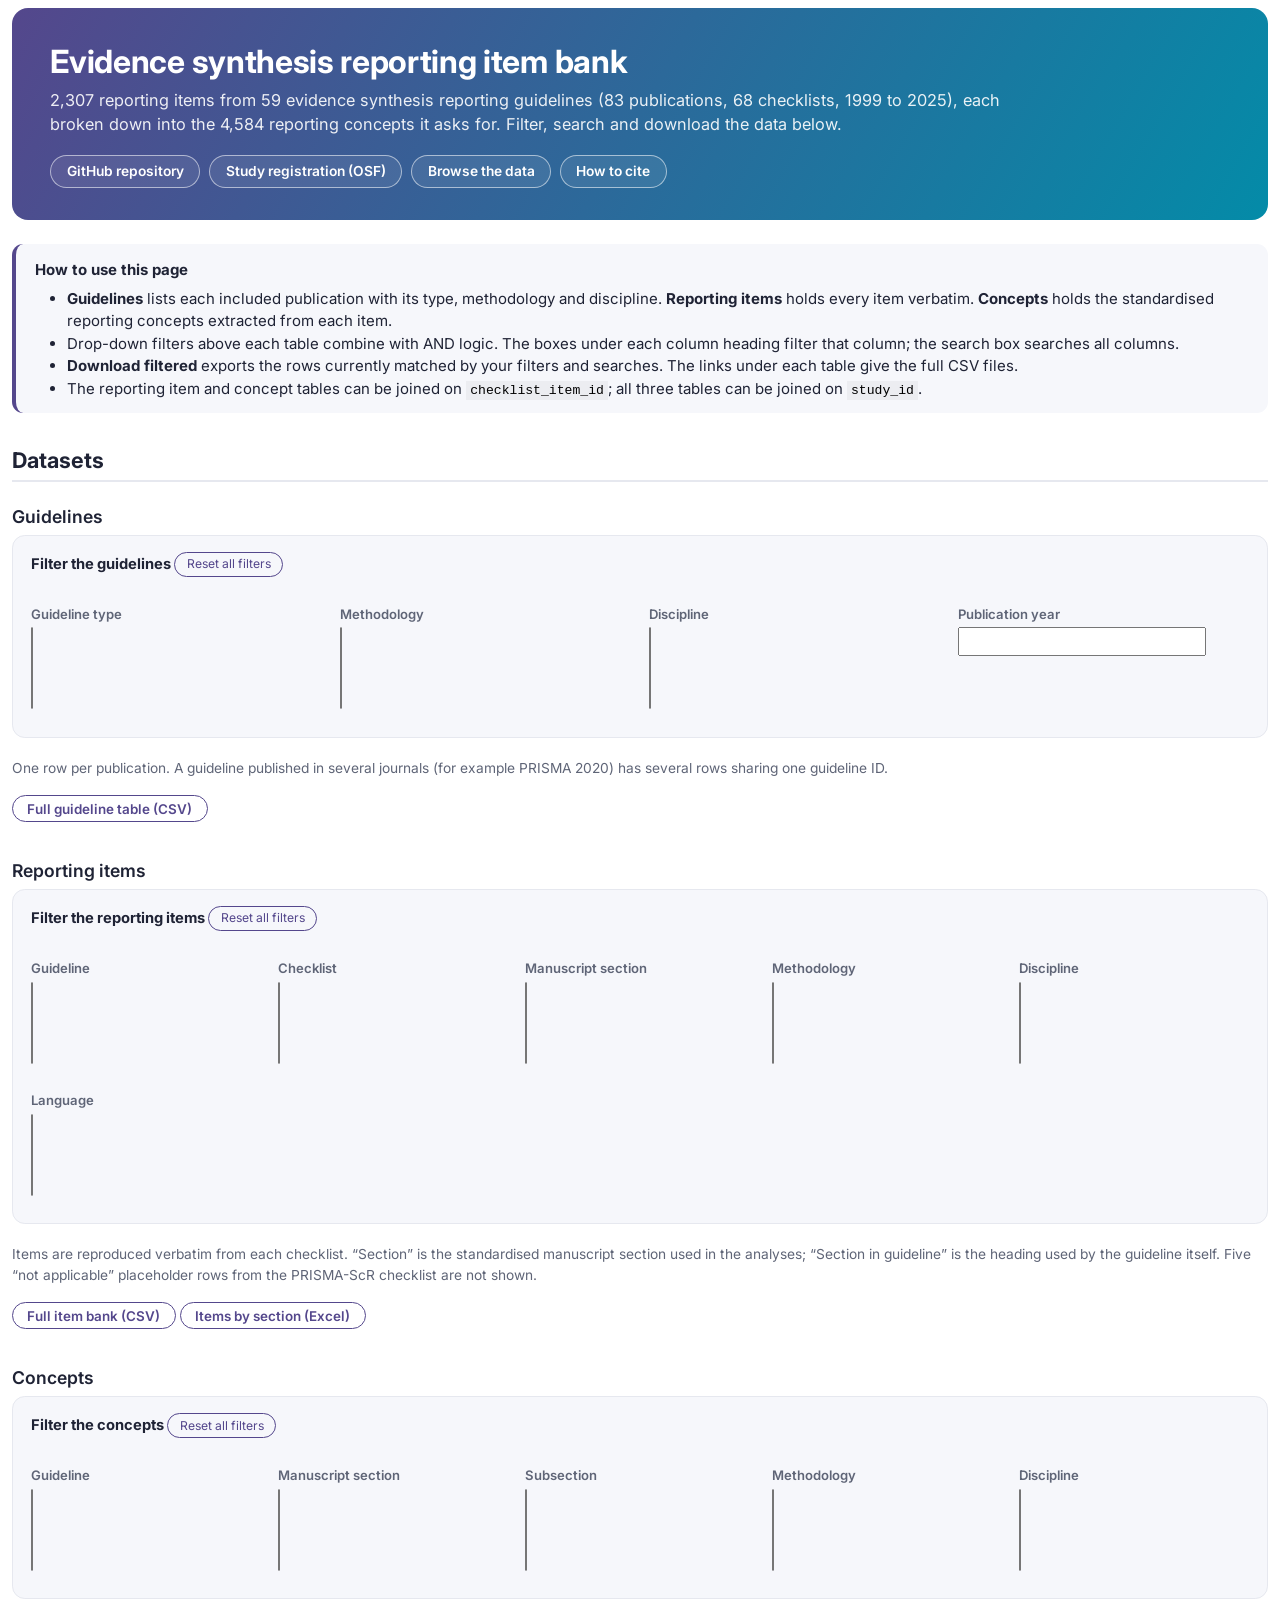
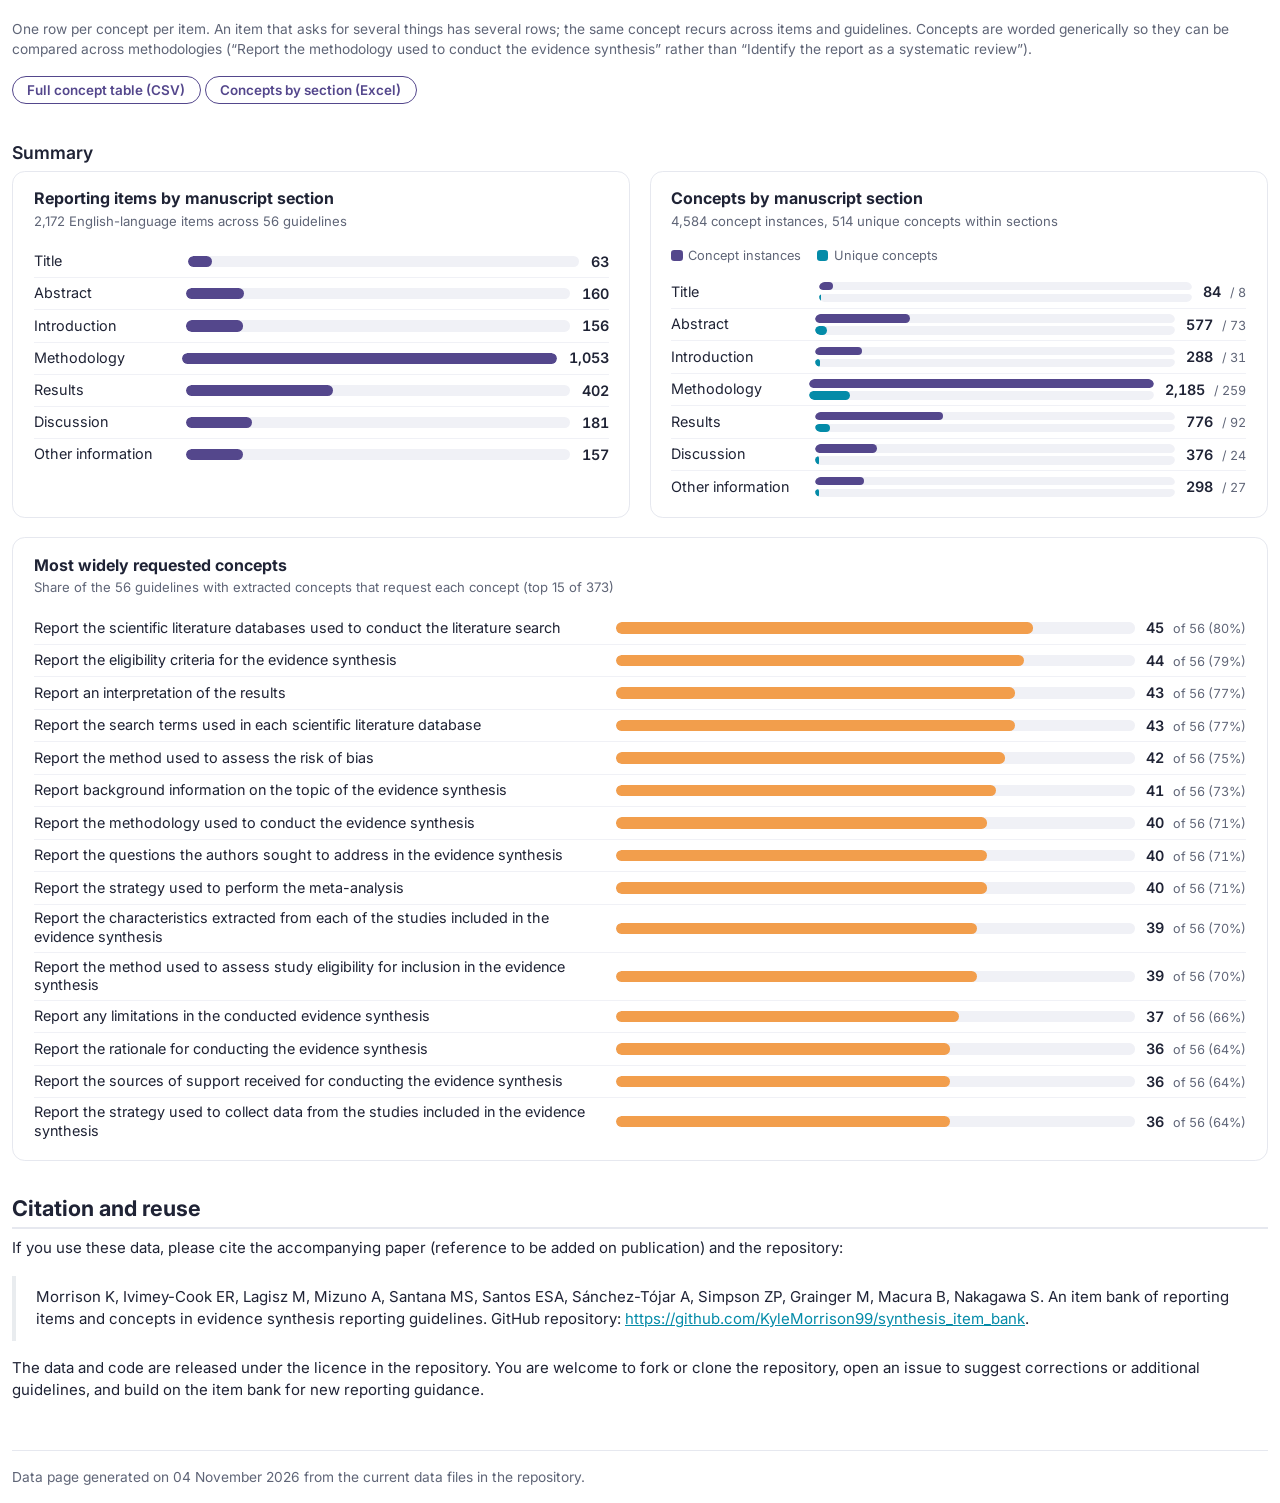
==== R/index.html @ c32c3c1a "Data page: redesign the Summary tab as aligned bar rows Co-Authored-By: Claude Fable 5.1 <noreply@an" ====
<!DOCTYPE html>

<html>

<head>

<meta charset="utf-8" />
<meta name="generator" content="pandoc" />
<meta http-equiv="X-UA-Compatible" content="IE=EDGE" />




<title>Evidence synthesis reporting item bank</title>

<script src="datapage_files/header-attrs-2.25/header-attrs.js"></script>
<script src="datapage_files/jquery-3.6.1/jquery-3.6.1.min.js"></script>
<meta name="viewport" content="width=device-width, initial-scale=1, shrink-to-fit=no" />
<link href="datapage_files/bootstrap-5.3.1/bootstrap.min.css" rel="stylesheet" />
<script src="datapage_files/bootstrap-5.3.1/bootstrap.bundle.min.js"></script>
<script src="datapage_files/bs3compat-0.6.1/transition.js"></script>
<script src="datapage_files/bs3compat-0.6.1/tabs.js"></script>
<script src="datapage_files/bs3compat-0.6.1/bs3compat.js"></script>
<script src="datapage_files/navigation-1.1/tabsets.js"></script>
<link href="datapage_files/highlightjs-9.12.0/default.css" rel="stylesheet" />
<script src="datapage_files/highlightjs-9.12.0/highlight.js"></script>
<link href="datapage_files/selectize-0.12.4/css/selectize.bootstrap3.css" rel="stylesheet" />
<script src="datapage_files/selectize-0.12.4/js/selectize.min.js"></script>
<link href="datapage_files/crosstalk-1.2.1/css/crosstalk.min.css" rel="stylesheet" />
<script src="datapage_files/crosstalk-1.2.1/js/crosstalk.min.js"></script>
<script src="datapage_files/ionrangeslider-javascript-2.3.1/js/ion.rangeSlider.min.js"></script>
<script src="datapage_files/strftime-0.9.2/strftime-min.js"></script>
<link href="datapage_files/ionrangeslider-css-2.3.1/ionrangeslider-css.css" rel="stylesheet" />
<script src="datapage_files/htmlwidgets-1.6.4/htmlwidgets.js"></script>
<link href="datapage_files/datatables-css-0.0.0/datatables-crosstalk.css" rel="stylesheet" />
<script src="datapage_files/datatables-binding-0.31/datatables.js"></script>
<link href="datapage_files/dt-core-1.13.6/css/jquery.dataTables.min.css" rel="stylesheet" />
<link href="datapage_files/dt-core-1.13.6/css/jquery.dataTables.extra.css" rel="stylesheet" />
<script src="datapage_files/dt-core-1.13.6/js/jquery.dataTables.min.js"></script>
<script src="datapage_files/jszip-1.13.6/jszip.min.js"></script>
<link href="datapage_files/dt-ext-buttons-1.13.6/css/buttons.dataTables.min.css" rel="stylesheet" />
<script src="datapage_files/dt-ext-buttons-1.13.6/js/dataTables.buttons.min.js"></script>
<script src="datapage_files/dt-ext-buttons-1.13.6/js/buttons.html5.min.js"></script>
<script src="datapage_files/dt-ext-buttons-1.13.6/js/buttons.colVis.min.js"></script>
<script src="datapage_files/dt-ext-buttons-1.13.6/js/buttons.print.min.js"></script>
<link href="datapage_files/nouislider-7.0.10/jquery.nouislider.min.css" rel="stylesheet" />
<script src="datapage_files/nouislider-7.0.10/jquery.nouislider.min.js"></script>
<link rel="preconnect" href="https://fonts.googleapis.com">
<link href="https://fonts.googleapis.com/css2?family=Inter:wght@400;500;600;700&display=swap" rel="stylesheet">

<style type="text/css">
  code{white-space: pre-wrap;}
  span.smallcaps{font-variant: small-caps;}
  span.underline{text-decoration: underline;}
  div.column{display: inline-block; vertical-align: top; width: 50%;}
  div.hanging-indent{margin-left: 1.5em; text-indent: -1.5em;}
  ul.task-list{list-style: none;}
    </style>

<style type="text/css">code{white-space: pre;}</style>
<script type="text/javascript">
if (window.hljs) {
  hljs.configure({languages: []});
  hljs.initHighlightingOnLoad();
  if (document.readyState && document.readyState === "complete") {
    window.setTimeout(function() { hljs.initHighlighting(); }, 0);
  }
}
</script>









<style type = "text/css">
.main-container {
  max-width: 940px;
  margin-left: auto;
  margin-right: auto;
}
img {
  max-width:100%;
}
.tabbed-pane {
  padding-top: 12px;
}
.html-widget {
  margin-bottom: 20px;
}
button.code-folding-btn:focus {
  outline: none;
}
summary {
  display: list-item;
}
details > summary > p:only-child {
  display: inline;
}
pre code {
  padding: 0;
}
</style>



<!-- tabsets -->

<style type="text/css">
.tabset-dropdown > .nav-tabs {
  display: inline-table;
  max-height: 500px;
  min-height: 44px;
  overflow-y: auto;
  border: 1px solid #ddd;
  border-radius: 4px;
}

.tabset-dropdown > .nav-tabs > li.active:before, .tabset-dropdown > .nav-tabs.nav-tabs-open:before {
  content: "\e259";
  font-family: 'Glyphicons Halflings';
  display: inline-block;
  padding: 10px;
  border-right: 1px solid #ddd;
}

.tabset-dropdown > .nav-tabs.nav-tabs-open > li.active:before {
  content: "\e258";
  font-family: 'Glyphicons Halflings';
  border: none;
}

.tabset-dropdown > .nav-tabs > li.active {
  display: block;
}

.tabset-dropdown > .nav-tabs > li > a,
.tabset-dropdown > .nav-tabs > li > a:focus,
.tabset-dropdown > .nav-tabs > li > a:hover {
  border: none;
  display: inline-block;
  border-radius: 4px;
  background-color: transparent;
}

.tabset-dropdown > .nav-tabs.nav-tabs-open > li {
  display: block;
  float: none;
}

.tabset-dropdown > .nav-tabs > li {
  display: none;
}
</style>

<!-- code folding -->




</head>

<body>


<div class="container-fluid main-container">




<div id="header">



<h1 class="title toc-ignore">Evidence synthesis reporting item bank</h1>

</div>


<style>
:root {
  --ink: #1f2335;
  --muted: #5f6577;
  --line: #e6e8ef;
  --panel: #f6f7fb;
  --purple: #54478c;
  --purple-soft: #cfc8e8;
  --teal: #048ba8;
  --green: #16db93;
  --orange: #f29e4c;
  --yellow: #efea5a;
}
body { font-family: "Inter", system-ui, -apple-system, "Segoe UI", Roboto, sans-serif; font-size: 15px; color: var(--ink); }
.main-container { max-width: 1320px; }
#header, h1.title { display: none; }
.callout-note { background: var(--panel); border-left: 4px solid var(--purple); border-radius: 0.7rem; padding: 0.9rem 1.2rem 0.4rem; margin: 0 0 1.4rem; }
.callout-title { font-weight: 700; margin-bottom: 0.4rem; }
.callout-note ul { margin-bottom: 0.4rem; }

.hero {
  background: linear-gradient(120deg, var(--purple) 0%, var(--teal) 100%);
  color: #fff;
  border-radius: 1rem;
  padding: 2.2rem 2.4rem 2rem;
  margin: 0.5rem 0 1.5rem;
}
.hero h1 { color: #fff; font-weight: 700; font-size: 2rem; margin: 0 0 0.4rem; letter-spacing: -0.01em; }
.hero p { color: rgba(255,255,255,0.9); max-width: 60rem; margin: 0 0 1.1rem; font-size: 1.02rem; }
.hero-links { display: flex; gap: 0.6rem; flex-wrap: wrap; }
.hero-links a {
  color: #fff; text-decoration: none; border: 1px solid rgba(255,255,255,0.55);
  border-radius: 2rem; padding: 0.35rem 0.95rem; font-size: 0.86rem; font-weight: 600;
  background: rgba(255,255,255,0.08);
}
.hero-links a:hover { background: var(--orange); border-color: var(--orange); }


h2 { font-weight: 700; font-size: 1.35rem; margin-top: 2.2rem; padding-bottom: 0.35rem; border-bottom: 2px solid var(--line); }
h3 { font-weight: 600; font-size: 1.1rem; margin-top: 1.4rem; }
.callout { border-radius: 0.7rem; }
a { color: var(--teal); }

.nav-tabs { border-bottom: 2px solid var(--line); margin-bottom: 1rem; }
.nav-tabs .nav-link { font-weight: 600; color: var(--muted); border: none; padding: 0.6rem 1.1rem; }
.nav-tabs .nav-link.active { color: var(--purple); border-bottom: 3px solid var(--purple); background: transparent; }

.filter-panel { background: var(--panel); border: 1px solid var(--line); border-radius: 0.8rem; padding: 1rem 1.15rem 0.6rem; margin-bottom: 1rem; }
.filter-panel-title { font-weight: 700; font-size: 0.92rem; color: var(--ink); margin-bottom: 0.7rem; display: flex; align-items: center; justify-content: space-between; gap: 1rem; }
.filter-grid { display: grid; grid-template-columns: repeat(auto-fit, minmax(210px, 1fr)); gap: 0.6rem 1.1rem; }
.filter-grid label, .filter-grid .control-label { font-weight: 600; font-size: 0.82rem; color: var(--muted); margin-bottom: 0.2rem; }
.reset-btn { font-size: 0.76rem; padding: 0.15rem 0.7rem; border-radius: 1rem; border-color: var(--purple); color: var(--purple); }
.reset-btn:hover { background: var(--orange); border-color: var(--orange); color: #fff; }
.table-note { font-size: 0.86rem; color: var(--muted); margin: 0.4rem 0 1.2rem; }

.selectize-input { border-radius: 0.5rem; border-color: #d4d7e2; font-size: 0.88rem; }
.crosstalk-input.crosstalk-input-select .selectize-control.multi .selectize-input .item { background: var(--purple-soft); color: var(--purple); border: none; border-radius: 0.3rem; }

table.dataTable { font-size: 0.86rem; }
table.dataTable thead th { background-color: var(--purple); color: #fff; font-weight: 600; white-space: nowrap; }
table.dataTable thead input { font-size: 0.8rem; border-radius: 0.3rem; border: 1px solid #d4d7e2; padding: 0.15rem 0.35rem; width: 100%; }
table.dataTable tbody tr:hover { background: #f1eef8; }
table.dataTable td.wrap-cell { white-space: normal; min-width: 22rem; line-height: 1.35; }
.dataTables_wrapper .dt-buttons { margin-bottom: 0.6rem; }
.dataTables_wrapper .dt-button { border-radius: 0.45rem; font-size: 0.82rem; background: #fff; border: 1px solid #d4d7e2; }
.dataTables_wrapper .dataTables_filter input { border-radius: 0.5rem; border: 1px solid #d4d7e2; padding: 0.3rem 0.6rem; }

.download-row { display: flex; gap: 0.6rem; flex-wrap: wrap; margin: 0.6rem 0 1.4rem; }
.download-row a { text-decoration: none; font-size: 0.84rem; font-weight: 600; color: var(--purple); border: 1px solid var(--purple); border-radius: 2rem; padding: 0.3rem 0.9rem; }
.download-row a:hover { background: var(--teal); border-color: var(--teal); color: #fff; }

.summary-grid { display: grid; grid-template-columns: 1fr 1fr; gap: 1.2rem; margin-bottom: 1.2rem; }
@media (max-width: 760px) { .summary-grid { grid-template-columns: 1fr; } }
.summary-card { background: #fff; border: 1px solid var(--line); border-radius: 0.8rem; padding: 1.1rem 1.3rem 0.9rem; }
.summary-card.wide { grid-column: 1 / -1; }
.summary-card h3 { margin: 0 0 0.2rem; font-size: 1rem; font-weight: 700; }
.summary-card .sub { font-size: 0.82rem; color: var(--muted); margin: 0 0 0.9rem; }
.bar-row { display: grid; grid-template-columns: minmax(7rem, 1.1fr) 3fr auto; align-items: center; gap: 0.7rem; padding: 0.3rem 0; border-bottom: 1px solid #f0f1f6; font-size: 0.9rem; }
.bar-row:last-child { border-bottom: none; }
.bar-row.wide-label { grid-template-columns: minmax(16rem, 2.2fr) 2fr auto; }
.bar-label { color: var(--ink); line-height: 1.3; }
.bar-track { position: relative; height: 0.7rem; background: #f0f1f6; border-radius: 0.35rem; overflow: hidden; }
.bar-fill { position: absolute; left: 0; top: 0; bottom: 0; background: var(--purple); border-radius: 0.35rem; }
.bar-fill.teal { background: var(--teal); }
.bar-fill.orange { background: var(--orange); }
.bar-track.stacked { background: transparent; height: auto; display: grid; gap: 0.2rem; }
.bar-track.stacked .lane { position: relative; height: 0.55rem; background: #f0f1f6; border-radius: 0.3rem; overflow: hidden; }
.bar-val { font-variant-numeric: tabular-nums; white-space: nowrap; text-align: right; color: var(--ink); font-weight: 600; }
.bar-val small { color: var(--muted); font-weight: 400; margin-left: 0.3rem; }
.legend { display: flex; gap: 1rem; font-size: 0.8rem; color: var(--muted); margin: 0.2rem 0 0.7rem; }
.legend span::before { content: ""; display: inline-block; width: 0.7rem; height: 0.7rem; border-radius: 0.2rem; margin-right: 0.35rem; vertical-align: -0.05rem; background: var(--purple); }
.legend span.teal::before { background: var(--teal); }

footer.page-footer { margin: 3rem 0 1rem; padding-top: 1rem; border-top: 1px solid var(--line); color: var(--muted); font-size: 0.86rem; }
</style>
<div class="hero">
<h1>Evidence synthesis reporting item bank</h1>
<p>2,307 reporting items from 59 evidence synthesis reporting guidelines (83 publications, 68 checklists, 1999 to 2025), each broken down into the 4,584 reporting concepts it asks for. Filter, search and download the data below.</p>
<div class="hero-links">
<a href="https://github.com/KyleMorrison99/synthesis_item_bank" target="_blank">GitHub repository</a>
<a href="https://doi.org/10.17605/OSF.IO/ZWCN2" target="_blank">Study registration (OSF)</a>
<a href="#datasets">Browse the data</a>
<a href="#citation-and-reuse">How to cite</a>
</div>
</div>
<div class="callout-note">
<div class="callout-title">
How to use this page
</div>
<ul>
<li><strong>Guidelines</strong> lists each included publication with its
type, methodology and discipline. <strong>Reporting items</strong> holds
every item verbatim. <strong>Concepts</strong> holds the standardised
reporting concepts extracted from each item.</li>
<li>Drop-down filters above each table combine with AND logic. The boxes
under each column heading filter that column; the search box searches
all columns.</li>
<li><strong>Download filtered</strong> exports the rows currently
matched by your filters and searches. The links under each table give
the full CSV files.</li>
<li>The reporting item and concept tables can be joined on
<code>checklist_item_id</code>; all three tables can be joined on
<code>study_id</code>.</li>
</ul>
</div>
<div id="datasets" class="section level2 tabset">
<h2 class="tabset">Datasets</h2>
<div id="guidelines" class="section level3">
<h3>Guidelines</h3>
<div class="filter-panel">
<div class="filter-panel-title">
<p>Filter the guidelines
<button class="btn btn-outline-secondary btn-sm reset-btn" onclick="location.reload()">Reset
all filters</button></p>
</div>
<div class="filter-grid">
<div id="type_guidelines" class="form-group crosstalk-input-select crosstalk-input">
<label class="control-label" for="type_guidelines">Guideline type</label>
<div>
<select multiple></select>
<script type="application/json" data-for="type_guidelines">{
  "items": {
    "value": ["Extension", "Original", "Translation", "Update"],
    "label": ["Extension", "Original", "Translation", "Update"]
  },
  "map": {
    "Extension": ["16", "17", "18", "19", "30", "31", "32", "33", "35", "36", "37", "38", "39", "42", "43", "46", "47", "49", "51", "52", "54", "55", "56", "57", "67", "72", "74", "77", "78", "79", "80", "81", "82", "83"],
    "Original": ["1", "2", "3", "12", "13", "14", "15", "20", "21", "22", "23", "24", "25", "26", "27", "28", "34", "40", "41", "44", "45", "48", "50", "58", "68", "70", "73", "75", "76"],
    "Translation": ["29", "69", "71"],
    "Update": ["4", "5", "6", "7", "8", "9", "10", "11", "53", "59", "60", "61", "62", "63", "64", "65", "66"]
  },
  "group": ["guidelines"]
}</script>
</div>
</div>
<div id="methodology_guidelines" class="form-group crosstalk-input-select crosstalk-input">
<label class="control-label" for="methodology_guidelines">Methodology</label>
<div>
<select multiple></select>
<script type="application/json" data-for="methodology_guidelines">{
  "items": {
    "value": ["Bibliometrics", "Meta-epidemiology", "Meta-ethnography", "Qualitative review", "Rapid review", "Scoping reviews", "Search strategies", "Systematic reviews and meta-analyses", "Systematic reviews and meta-analyses; scoping reviews"],
    "label": ["Bibliometrics", "Meta-epidemiology", "Meta-ethnography", "Qualitative review", "Rapid review", "Scoping reviews", "Search strategies", "Systematic reviews and meta-analyses", "Systematic reviews and meta-analyses; scoping reviews"]
  },
  "map": {
    "Bibliometrics": ["75"],
    "Meta-epidemiology": ["40"],
    "Meta-ethnography": ["50"],
    "Qualitative review": ["24", "25", "28", "35"],
    "Rapid review": ["83"],
    "Scoping reviews": ["49", "73"],
    "Search strategies": ["14", "26"],
    "Systematic reviews and meta-analyses": ["1", "2", "3", "4", "5", "6", "7", "8", "9", "10", "11", "12", "13", "15", "16", "17", "18", "19", "20", "21", "22", "23", "27", "29", "30", "31", "32", "33", "34", "36", "37", "38", "39", "41", "42", "43", "45", "46", "47", "48", "51", "52", "53", "54", "55", "56", "57", "58", "59", "60", "61", "62", "63", "64", "65", "66", "67", "68", "69", "70", "71", "72", "74", "76", "77", "78", "79", "80", "81", "82"],
    "Systematic reviews and meta-analyses; scoping reviews": ["44"]
  },
  "group": ["guidelines"]
}</script>
</div>
</div>
<div id="discipline_guidelines" class="form-group crosstalk-input-select crosstalk-input">
<label class="control-label" for="discipline_guidelines">Discipline</label>
<div>
<select multiple></select>
<script type="application/json" data-for="discipline_guidelines">{
  "items": {
    "value": ["Economics", "Education", "Environmental science", "Interdisciplinary", "Medicine", "Pharmacy", "Psychology", "Sports science"],
    "label": ["Economics", "Education", "Environmental science", "Interdisciplinary", "Medicine", "Pharmacy", "Psychology", "Sports science"]
  },
  "map": {
    "Economics": ["23", "53"],
    "Education": ["27"],
    "Environmental science": ["3", "44", "54"],
    "Interdisciplinary": ["26"],
    "Medicine": ["1", "2", "4", "5", "6", "7", "8", "9", "10", "11", "12", "13", "14", "15", "16", "17", "18", "19", "20", "21", "24", "25", "28", "29", "30", "31", "32", "33", "35", "36", "37", "38", "39", "40", "42", "43", "46", "47", "48", "49", "50", "51", "52", "55", "56", "58", "59", "60", "61", "62", "63", "64", "65", "66", "67", "69", "71", "72", "73", "74", "75", "76", "77", "78", "79", "80", "81", "82", "83"],
    "Pharmacy": ["22", "70"],
    "Psychology": ["34", "41", "45", "68"],
    "Sports science": ["57"]
  },
  "group": ["guidelines"]
}</script>
</div>
</div>
<div class="form-group crosstalk-input crosstalk-input-slider js-range-slider" id="year_guidelines">
<label class="control-label" for="year_guidelines">Publication year</label>
<input data-skin="shiny" data-type="double" data-min="1999" data-max="2025" data-from="1999" data-to="2025" data-step="1" data-grid="true" data-grid-num="8.66666666666667" data-grid-snap="false" data-prettify-separator="," data-keyboard="true" data-keyboard-step="3.84615384615385" data-drag-interval="true" data-round="0" data-data-type="number"/>
<script type="application/json" data-for="year_guidelines">{
  "values": [1999, 2000, 2006, 2009, 2009, 2009, 2009, 2009, 2009, 2009, 2009, 2010, 2011, 2012, 2012, 2012, 2012, 2012, 2012, 2012, 2013, 2013, 2013, 2013, 2013, 2014, 2014, 2014, 2015, 2015, 2015, 2015, 2015, 2016, 2016, 2016, 2017, 2017, 2017, 2017, 2018, 2018, 2018, 2018, 2018, 2018, 2018, 2018, 2018, 2019, 2019, 2020, 2020, 2020, 2020, 2020, 2021, 2021, 2021, 2021, 2021, 2021, 2021, 2021, 2021, 2021, 2021, 2021, 2021, 2022, 2022, 2022, 2022, 2022, 2023, 2023, 2024, 2024, 2024, 2024, 2024, 2024, 2025],
  "keys": ["1", "2", "3", "4", "5", "6", "7", "8", "9", "10", "11", "12", "13", "14", "15", "16", "17", "18", "19", "20", "21", "22", "23", "24", "25", "26", "27", "28", "29", "30", "31", "32", "33", "34", "35", "36", "37", "38", "39", "40", "41", "42", "43", "44", "45", "46", "47", "48", "49", "50", "51", "52", "53", "54", "55", "56", "57", "58", "59", "60", "61", "62", "63", "64", "65", "66", "67", "68", "69", "70", "71", "72", "73", "74", "75", "76", "77", "78", "79", "80", "81", "82", "83"],
  "group": ["guidelines"]
}</script>
</div>
</div>
</div>
<div class="datatables html-widget html-fill-item" id="htmlwidget-827fcf822819ada17f80" style="width:100%;height:auto;"></div>
<script type="application/json" data-for="htmlwidget-827fcf822819ada17f80">{"x":{"crosstalkOptions":{"key":["1","2","3","4","5","6","7","8","9","10","11","12","13","14","15","16","17","18","19","20","21","22","23","24","25","26","27","28","29","30","31","32","33","34","35","36","37","38","39","40","41","42","43","44","45","46","47","48","49","50","51","52","53","54","55","56","57","58","59","60","61","62","63","64","65","66","67","68","69","70","71","72","73","74","75","76","77","78","79","80","81","82","83"],"group":"guidelines"},"filter":"top","vertical":false,"filterHTML":"<tr>\n  <td data-type=\"character\" style=\"vertical-align: top;\">\n    <div class=\"form-group has-feedback\" style=\"margin-bottom: auto;\">\n      <input type=\"search\" placeholder=\"All\" class=\"form-control\" style=\"width: 100%;\"/>\n      <span class=\"glyphicon glyphicon-remove-circle form-control-feedback\"><\/span>\n    <\/div>\n  <\/td>\n  <td data-type=\"character\" style=\"vertical-align: top;\">\n    <div class=\"form-group has-feedback\" style=\"margin-bottom: auto;\">\n      <input type=\"search\" placeholder=\"All\" class=\"form-control\" style=\"width: 100%;\"/>\n      <span class=\"glyphicon glyphicon-remove-circle form-control-feedback\"><\/span>\n    <\/div>\n  <\/td>\n  <td data-type=\"integer\" style=\"vertical-align: top;\">\n    <div class=\"form-group has-feedback\" style=\"margin-bottom: auto;\">\n      <input type=\"search\" placeholder=\"All\" class=\"form-control\" style=\"width: 100%;\"/>\n      <span class=\"glyphicon glyphicon-remove-circle form-control-feedback\"><\/span>\n    <\/div>\n    <div style=\"display: none;position: absolute;width: 200px;opacity: 1\">\n      <div data-min=\"1999\" data-max=\"2025\"><\/div>\n      <span style=\"float: left;\"><\/span>\n      <span style=\"float: right;\"><\/span>\n    <\/div>\n  <\/td>\n  <td data-type=\"character\" style=\"vertical-align: top;\">\n    <div class=\"form-group has-feedback\" style=\"margin-bottom: auto;\">\n      <input type=\"search\" placeholder=\"All\" class=\"form-control\" style=\"width: 100%;\"/>\n      <span class=\"glyphicon glyphicon-remove-circle form-control-feedback\"><\/span>\n    <\/div>\n  <\/td>\n  <td data-type=\"character\" style=\"vertical-align: top;\">\n    <div class=\"form-group has-feedback\" style=\"margin-bottom: auto;\">\n      <input type=\"search\" placeholder=\"All\" class=\"form-control\" style=\"width: 100%;\"/>\n      <span class=\"glyphicon glyphicon-remove-circle form-control-feedback\"><\/span>\n    <\/div>\n  <\/td>\n  <td data-type=\"factor\" style=\"vertical-align: top;\">\n    <div class=\"form-group has-feedback\" style=\"margin-bottom: auto;\">\n      <input type=\"search\" placeholder=\"All\" class=\"form-control\" style=\"width: 100%;\"/>\n      <span class=\"glyphicon glyphicon-remove-circle form-control-feedback\"><\/span>\n    <\/div>\n    <div style=\"width: 100%; display: none;\">\n      <select multiple=\"multiple\" style=\"width: 100%;\" data-options=\"[&quot;Extension&quot;,&quot;Original&quot;,&quot;Translation&quot;,&quot;Update&quot;]\"><\/select>\n    <\/div>\n  <\/td>\n  <td data-type=\"factor\" style=\"vertical-align: top;\">\n    <div class=\"form-group has-feedback\" style=\"margin-bottom: auto;\">\n      <input type=\"search\" placeholder=\"All\" class=\"form-control\" style=\"width: 100%;\"/>\n      <span class=\"glyphicon glyphicon-remove-circle form-control-feedback\"><\/span>\n    <\/div>\n    <div style=\"width: 100%; display: none;\">\n      <select multiple=\"multiple\" style=\"width: 100%;\" data-options=\"[&quot;Bibliometrics&quot;,&quot;Meta-epidemiology&quot;,&quot;Meta-ethnography&quot;,&quot;Qualitative review&quot;,&quot;Rapid review&quot;,&quot;Scoping reviews&quot;,&quot;Search strategies&quot;,&quot;Systematic reviews and meta-analyses&quot;,&quot;Systematic reviews and meta-analyses; scoping reviews&quot;]\"><\/select>\n    <\/div>\n  <\/td>\n  <td data-type=\"factor\" style=\"vertical-align: top;\">\n    <div class=\"form-group has-feedback\" style=\"margin-bottom: auto;\">\n      <input type=\"search\" placeholder=\"All\" class=\"form-control\" style=\"width: 100%;\"/>\n      <span class=\"glyphicon glyphicon-remove-circle form-control-feedback\"><\/span>\n    <\/div>\n    <div style=\"width: 100%; display: none;\">\n      <select multiple=\"multiple\" style=\"width: 100%;\" data-options=\"[&quot;Economics&quot;,&quot;Education&quot;,&quot;Environmental science&quot;,&quot;Interdisciplinary&quot;,&quot;Medicine&quot;,&quot;Pharmacy&quot;,&quot;Psychology&quot;,&quot;Sports science&quot;]\"><\/select>\n    <\/div>\n  <\/td>\n<\/tr>","extensions":["Buttons"],"data":[["moher_1999","stroup_2000","peters_2006","moher_2009","moher_2009","moher_2009","moher_2009","moher_2009","moher_2009","moher_2009","moher_2009","riley_2010","eden_2011","kable_2012","tong_2012","welch_2012","welch_2012","welch_2012","welch_2012","zumsteg_2012","beller_2013","ohlssen_2013","stanley_2013","wong_2013","wong_2013a","atkinson_2014","gordon_2014","obrien_2014","galvao_2015","hutton_2015","moher_2015","moher_2015","stewart_2015","lakens_2016","wong_2016","zorzela_2016","guise_2017","guise_2017","mcgrath_2017","murad_2017","APA_2018","bougioukas_2018","cohen_2018","haddaway_2018","levitt_2018","mcinnes_2018","mcinnes_2018","muller_2018","tricco_2018","france_2019","wang_2019","campbell_2020","harvranek_2020","odea_2020","zhang_2020","zhang_2020a","ardern_2021","brooke_2021","page_2021","page_2021","page_2021","page_2021","page_2021","page_2021","page_2021","page_2021","rethlefsen_2021","sanchezmeca_2021","yepes.nunez_2021","bonetti_2022","galvao_2022","gates_2022","peters_2022","zhao_2022","montazeri_2023","snell_2023","akl_2024","elsman_2024","elsman_2024","elsman_2024","elsman_2024","elsman_2024","stevens_2025"],["Improving the quality of reports of meta-analyses of randomised controlled trials: the QUOROM statement","Meta-analysis of observational studies in epidemiology: A proposal forreporting","A Systematic Review of Systematic Reviews and Meta-Analyses of Animal Experiments with Guidelines for Reporting","Preferred reporting items for systematic reviews and meta-analyses: the PRISMA statement","The PRISMA statement for reporting systematic reviews and meta-analyses of studies that evaluate healthcare interventions: explanation and elaboration","Preferred reporting items for systematic reviews and meta-analyses: the PRISMA statement","The PRISMA statement for reporting systematic reviews and meta-analyses of studies that evaluate healthcare interventions: explanation and elaboration","Preferred reporting items for systematic reviews and meta-analyses: The PRISMA statement","Preferred Reporting Items for Systematic Reviews and Meta-Analyses: The PRISMA Statement","Preferred Reporting Items for Systematic Reviews and Meta-Analyses: The PRISMA Statement","The PRISMA Statement for Reporting Systematic Reviews and Meta-Analyses of Studies That Evaluate Health Care Interventions: Explanation and Elaboration","Meta-analysis of individual participant data: rationale, conduct, and reporting","Standards for Reporting Systematic Reviews","A structured approach to documenting a search strategy for publication: a 12 step guideline for authors","Enhancing transparency in reporting the synthesis of qualitative research: ENTREQ","PRISMA-Equity 2012 Extension: Reporting Guidelines for Systematic Reviews with a Focus on Health Equity","Extending the PRISMA statement to equity-focused systematic reviews (PRISMA-E 2012): explanation and elaboration","Extending the PRISMA statement to equity-focused systematic reviews (PRISMA-E 2012): explanation and elaboration","Extending the PRISMA statement to equity-focused systematic reviews (PRISMA-E 2012): explanation and elaboration","Systematic Review Checklist: A Standardized Technique for Assessing and Reporting Reviews of Life Cycle Assessment Data","PRISMA for Abstracts: Reporting Systematic Reviews in Journal and Conference Abstracts","Guidance on the implementation and reporting of a drug safety Bayesian network meta-analysis","META-ANALYSIS OF ECONOMICS RESEARCH REPORTING GUIDELINES","RAMESES publication standards: realist syntheses","RAMESES publication standards: meta-narrative reviews","Reporting standards for literature searches and report inclusion criteria: making research syntheses more transparent and easy to replicate","STORIES statement: publication standards for healthcare education evidence synthesis.","Standards for Reporting Qualitative Research: A Synthesis of Recommendations","Principais itens para relatar Revises sistemticas e Meta-anlises: A recomendao PRISMA","The PRISMA Extension Statement for Reporting of Systematic Reviews Incorporating Network Meta-analyses of Health Care Interventions: Checklist and Explanations","Preferred reporting items for systematic review and meta-analysis protocols (PRISMA-P) 2015 statement","Preferred reporting items for systematic review and meta-analysis protocols (PRISMA-P) 2015: elaboration and explanation","Preferred Reporting Items for a Systematic Review and Meta-analysis of Individual Participant Data","On the reproducibility of meta-analyses: six practical recommendations","RAMESES II reporting standards for realist evaluations","PRISMA harms checklist: improving harms reporting in systematic reviews","PRISMA-CI extension statement and checklist","PRISMA-CI elaboration and explanation","Recommendations for reporting of systematic reviews and meta-analyses of diagnostic test accuracy: a systematic review","Guidelines for reporting meta-epidemiological methodology research","American Psychological Association's revised Meta-Analysis Reporting Standards (MARS)","Preferred reporting items for overviews of systematic reviews including harms checklist: a pilot tool to be used for balanced reporting of benefits and harms","Preferred reporting items for journal and conference abstracts of systematic reviews and meta-analyses of diagnostic test accuracy studies (PRISMA-DTA for Abstracts): checklist, explanation, and elaboration","ROSES RepOrting standards for Systematic Evidence Syntheses: pro forma, flow-diagram and descriptive summary of the plan and conduct of environmental systematic reviews and systematic maps","Journal Article Reporting Standards for Qualitative Primary, Qualitative Meta-Analytic, and Mixed Methods Research in Psychology: The APA Publications and Communications Board Task Force Report","Preferred Reporting Items for a Systematic Review and Meta-analysis of Diagnostic Test Accuracy Studies The PRISMA-DTA Statement","Preferred reporting items for systematic review and meta-analysis of diagnostic test accuracy studies (PRISMA-DTA): explanation, elaboration, and checklist","Ten simple rules for neuroimaging meta-analysis","PRISMA Extension for Scoping Reviews (PRISMA-ScR): Checklist and Explanation","Improving reporting of meta-ethnography: the eMERGe reporting guidance","Reporting items for systematic reviews and meta-analyses of acupuncture: the PRISMA for acupuncture checklist","Synthesis without meta-analysis (SWiM) in systematic reviews: reporting guideline","REPORTINGGUIDELINES FOR META-ANALYSIS IN ECONOMICS","Preferred reporting items for systematic reviews and meta-analyses in ecology and evolutionary biology: a PRISMA extension","PRISMA (Preferred Reporting Items for Systematic Reviews and Meta-Analyses) Extension for Chinese Herbal Medicines 2020 (PRISMA-CHM 2020)","PRISMA extension for moxibustion 2020: recommendations, explanation, and elaboration","Implementing the 27PRISMA2020 Statement items for systematic reviews in the sport and exercise medicine, musculoskeletal rehabilitation and sports science fields: the PERSiST (implementingPrismain Exercise, Rehabilitation, Sport medicine and SporTs science) guidance","MOOSEReportingGuidelines for Meta-analyses of Observational Studies","The PRISMA 2020 statement: an updated guideline for reporting systematic reviews","The PRISMA 2020 statement: an updated guideline for reporting systematic reviews","The PRISMA 2020 statement: an updated guideline for reporting systematic reviews","The PRISMA 2020 statement: an updated guideline for reporting systematic reviews","The PRISMA 2020 statement: an updated guideline for reporting systematic reviews","PRISMA 2020 explanation and elaboration: updated guidance and exemplars for reporting systematic reviews","Updating guidance for reporting systematic reviews: development of the PRISMA 2020 statement","A declarao PRISMA 2020: diretriz atualizada para relatar revises sistemticas","PRISMA-S: an extension to the PRISMA Statement for Reporting Literature Searches in Systematic Reviews","Improving the reporting quality of reliability generalization meta-analyses: The REGEMA checklist","Declaracin PRISMA 2020: una gua actualizada para la publicacin de revisiones sistemticas","Methodological standards for conducting andreportingmeta-analyses: Ensuring the replicability of meta-analyses of pharmacist-led medication review","The PRISMA 2020 statement in Portuguese: updated recommendations for reporting systematic reviews","Reportingguideline for overviews of reviews of healthcare interventions: development of the PRIOR statement","Best practice guidance and reporting items for the development of scoping review protocols","Development of a reporting guideline for systematic reviews of animal experiments in the field of traditional Chinese medicine","Preliminary guideline for reporting bibliometric reviews of the biomedical literature (BIBLIO): a minimum requirements","Transparent reporting of multivariable prediction models for individual prognosis or diagnosis: checklist for systematic reviews and meta-analyses (TRIPOD-SRMA)","Extension of the PRISMA 2020 statement for living systematic reviews (PRISMA-LSR): checklist and explanation","Guideline for reporting systematic reviews of outcome measurement instruments (OMIs): PRISMA-COSMIN for OMIs 2024","Guideline for reporting systematic reviews of outcome measurement instruments (OMIs): PRISMA-COSMIN for OMIs 2024","Guideline for reporting systematic reviews of outcome measurement instruments (OMIs): PRISMA-COSMIN for OMIs 2024","Guideline for reporting systematic reviews of outcome measurement instruments (OMIs): PRISMA-COSMIN for OMIs 2024","A blueprint for patient and public involvement in the development of a reporting guideline for systematic reviews of outcome measurement instruments: PRISMA-COSMIN for OMIs 2024","Rapid review method series: interim guidance for the reporting of rapid reviews"],[1999,2000,2006,2009,2009,2009,2009,2009,2009,2009,2009,2010,2011,2012,2012,2012,2012,2012,2012,2012,2013,2013,2013,2013,2013,2014,2014,2014,2015,2015,2015,2015,2015,2016,2016,2016,2017,2017,2017,2017,2018,2018,2018,2018,2018,2018,2018,2018,2018,2019,2019,2020,2020,2020,2020,2020,2021,2021,2021,2021,2021,2021,2021,2021,2021,2021,2021,2021,2021,2022,2022,2022,2022,2022,2023,2023,2024,2024,2024,2024,2024,2024,2025],["The Lancet","JAMA","Journal of Environmental Science and Health, Part B","BMJ- British Medical Journal","BMJ- British Medical Journal","Annals of Internal Medicine","Annals of Internal Medicine","International Journal of Surgery","Journal of Clinical Epidemiology","PLOS Medicine","PLOS Medicine","BMJ- British Medical Journal","Reviews of Comparative Effectiveness Research","Nurse Education Today","BMC Medical Research Methodology","PLOS Medicine","International Journal for Equity in Health","Journal of Development Effectiveness","Journal of Clinical Epidemiology","Journal of Industrial Ecology","PLOS Medicine","Pharmaceutical Statistics",null,"BMC Medicine","BMC Biology","Research Synthesis Methods","BMC Biology","Academic Medicine","Epidemiologia e Servios de Sade","Annals of Internal Medicine","Systematic Reviews","BMJ- British Medical Journal","JAMA","BMC Psychology","BMC Medicine","BMJ- British Medical Journal","Journal of Clinical Epidemiology","Journal of Clinical Epidemiology","Systematic Reviews","BMJ Evidence-Based Medicine",null,"Journal of Clinical Epidemiology","BMJ- British Medical Journal","Environmental Evidence","American Psychologist","JAMA","BMJ- British Medical Journal","Neuroscience and Biobehavioral Reviews","Annals of Internal Medicine","BMC Medical Research Methodology","BMC Complementary and Alternative Medicine","BMJ- British Medical Journal","Journal of Economic Surveys","Biological Reviews","The American Journal of Chinese Medicine","Systematic Reviews","British Journal of Sports Medicine","JAMA Surgery","BMJ- British Medical Journal","Journal of Clinical Epidemiology","PLOS Medicine","Systematic Reviews","International Journal of Surgery","BMJ- British Medical Journal","Journal of Clinical Epidemiology","Pan American Journal of Public Health","Systematic Reviews","Research Synthesis Methods","Revista Espaola de Cardiologa","Research in Social and Administrative Pharmacy","Epidemiol Serv Saude","BMJ- British Medical Journal","JBI-Evidence Synthesis","Journal of Evidence-Based Medicine","Systematic Reviews","BMJ- British Medical Journal","BMJ- British Medical Journal","Quality of Life Research","Health and Quality of Life Outcomes","Journal of Clinical Epidemiology","Journal of Patient Reported Outcomes","Research Involvement and Engagement","BMJ Evidence-Based Medicine"],["<a href=\"https://doi.org/10.1016/S0140-6736(99)04149-5\" target=\"_blank\">10.1016/S0140-6736(99)04149-5<\/a>","<a href=\"https://doi.org/10.1001/jama.283.15.2008\" target=\"_blank\">10.1001/jama.283.15.2008<\/a>","<a href=\"https://doi.org/10.1080/03601230600857130\" target=\"_blank\">10.1080/03601230600857130<\/a>","<a href=\"https://doi.org/10.1136/bmj.b2535\" target=\"_blank\">10.1136/bmj.b2535<\/a>","<a href=\"https://doi.org/10.1136/bmj.b2700\" target=\"_blank\">10.1136/bmj.b2700<\/a>","<a href=\"https://doi.org/10.7326/0003-4819-151-4-200908180-00135\" target=\"_blank\">10.7326/0003-4819-151-4-200908180-00135<\/a>","<a href=\"https://doi.org/10.7326/0003-4819-151-4-200908180-00136\" target=\"_blank\">10.7326/0003-4819-151-4-200908180-00136<\/a>","<a href=\"https://doi.org/10.1016/j.ijsu.2010.02.007\" target=\"_blank\">10.1016/j.ijsu.2010.02.007<\/a>","<a href=\"https://doi.org/10.1016/j.jclinepi.2009.06.005\" target=\"_blank\">10.1016/j.jclinepi.2009.06.005<\/a>","<a href=\"https://doi.org/10.1371/journal.pmed.1000097\" target=\"_blank\">10.1371/journal.pmed.1000097<\/a>","<a href=\"https://doi.org/10.1371/journal.pmed.1000100\" target=\"_blank\">10.1371/journal.pmed.1000100<\/a>","<a href=\"https://doi.org/10.1136/bmj.c221\" target=\"_blank\">10.1136/bmj.c221<\/a>",null,"<a href=\"https://doi.org/10.1016/j.nedt.2012.02.022\" target=\"_blank\">10.1016/j.nedt.2012.02.022<\/a>","<a href=\"https://doi.org/10.1186/1471-2288-12-181\" target=\"_blank\">10.1186/1471-2288-12-181<\/a>","<a href=\"https://doi.org/10.1371/journal.pmed.1001333\" target=\"_blank\">10.1371/journal.pmed.1001333<\/a>","<a href=\"https://doi.org/10.1186/s12939-015-0219-2\" target=\"_blank\">10.1186/s12939-015-0219-2<\/a>","<a href=\"https://doi.org/10.1080/19439342.2015.1113196\" target=\"_blank\">10.1080/19439342.2015.1113196<\/a>","<a href=\"https://doi.org/10.1016/j.jclinepi.2015.09.001\" target=\"_blank\">10.1016/j.jclinepi.2015.09.001<\/a>","<a href=\"https://doi.org/10.1111/j.1530-9290.2012.00476.x.\" target=\"_blank\">10.1111/j.1530-9290.2012.00476.x.<\/a>","<a href=\"https://doi.org/10.1371/journal.pmed.1001419\" target=\"_blank\">10.1371/journal.pmed.1001419<\/a>","<a href=\"https://doi.org/10.1002/pst.1592\" target=\"_blank\">10.1002/pst.1592<\/a>","<a href=\"https://doi.org/10.1111/joes.12008\" target=\"_blank\">10.1111/joes.12008<\/a>","<a href=\"https://doi.org/10.1186/1741-7015-11-21\" target=\"_blank\">10.1186/1741-7015-11-21<\/a>","<a href=\"https://doi.org/10.1186/1741-7015-11-20\" target=\"_blank\">10.1186/1741-7015-11-20<\/a>","<a href=\"https://doi.org/10.1002/jrsm.1127\" target=\"_blank\">10.1002/jrsm.1127<\/a>","<a href=\"https://doi.org/10.1186/s12916-014-0143-0\" target=\"_blank\">10.1186/s12916-014-0143-0<\/a>","<a href=\"https://doi.org/10.1097/ACM.0000000000000388\" target=\"_blank\">10.1097/ACM.0000000000000388<\/a>","<a href=\"https://doi.org/10.5123/S1679-49742015000200017\" target=\"_blank\">10.5123/S1679-49742015000200017<\/a>","<a href=\"https://doi.org/10.7326/M14-2385\" target=\"_blank\">10.7326/M14-2385<\/a>","<a href=\"https://doi.org/10.1186/2046-4053-4-1\" target=\"_blank\">10.1186/2046-4053-4-1<\/a>","<a href=\"https://doi.org/10.1136/bmj.g7647\" target=\"_blank\">10.1136/bmj.g7647<\/a>","<a href=\"https://doi.org/10.1001/jama.2015.3656\" target=\"_blank\">10.1001/jama.2015.3656<\/a>","<a href=\"https://doi.org/10.1186/s40359-016-0126-3\" target=\"_blank\">10.1186/s40359-016-0126-3<\/a>","<a href=\"https://doi.org/10.1186/s12916-016-0643-1\" target=\"_blank\">10.1186/s12916-016-0643-1<\/a>","<a href=\"https://doi.org/10.1136/bmj.i157\" target=\"_blank\">10.1136/bmj.i157<\/a>","<a href=\"https://doi.org/10.1016/j.jclinepi.2017.06.016\" target=\"_blank\">10.1016/j.jclinepi.2017.06.016<\/a>","<a href=\"https://doi.org/10.1016/j.jclinepi.2017.06.017\" target=\"_blank\">10.1016/j.jclinepi.2017.06.017<\/a>","<a href=\"https://doi.org/10.1186/s13643-017-0590-8\" target=\"_blank\">10.1186/s13643-017-0590-8<\/a>","<a href=\"https://doi.org/10.1136/ebmed-2017-110713\" target=\"_blank\">10.1136/ebmed-2017-110713<\/a>",null,"<a href=\"https://doi.org/10.1016/j.jclinepi.2017.10.002\" target=\"_blank\">10.1016/j.jclinepi.2017.10.002<\/a>","<a href=\"https://doi.org/10.1136/bmj.n265\" target=\"_blank\">10.1136/bmj.n265<\/a>","<a href=\"https://doi.org/10.1186/s13750-018-0121-7\" target=\"_blank\">10.1186/s13750-018-0121-7<\/a>","<a href=\"https://doi.org/10.1037/amp0000151\" target=\"_blank\">10.1037/amp0000151<\/a>","<a href=\"https://doi.org/10.1001/jama.2017.19163\" target=\"_blank\">10.1001/jama.2017.19163<\/a>","<a href=\"https://doi.org/10.1136/bmj.m2632\" target=\"_blank\">10.1136/bmj.m2632<\/a>","<a href=\"https://doi.org/10.1016/j.neubiorev.2017.11.012\" target=\"_blank\">10.1016/j.neubiorev.2017.11.012<\/a>","<a href=\"https://doi.org/10.7326/M18-0850\" target=\"_blank\">10.7326/M18-0850<\/a>","<a href=\"https://doi.org/10.1186/s12874-018-0600-0\" target=\"_blank\">10.1186/s12874-018-0600-0<\/a>","<a href=\"https://doi.org/10.1186/s12906-019-2624-3\" target=\"_blank\">10.1186/s12906-019-2624-3<\/a>","<a href=\"https://doi.org/10.1136/bmj.l6890\" target=\"_blank\">10.1136/bmj.l6890<\/a>","<a href=\"https://doi.org/10.1111/joes.12363\" target=\"_blank\">10.1111/joes.12363<\/a>","<a href=\"https://doi.org/10.1111/brv.12721\" target=\"_blank\">10.1111/brv.12721<\/a>","<a href=\"https://doi.org/10.1142/S0192415X20500639\" target=\"_blank\">10.1142/S0192415X20500639<\/a>","<a href=\"https://doi.org/10.1186/s13643-020-01502-7\" target=\"_blank\">10.1186/s13643-020-01502-7<\/a>","<a href=\"https://doi.org/10.1136/bjsports-2021-103987\" target=\"_blank\">10.1136/bjsports-2021-103987<\/a>","<a href=\"https://doi.org/10.1001/jamasurg.2021.0522\" target=\"_blank\">10.1001/jamasurg.2021.0522<\/a>","<a href=\"https://doi.org/10.1136/bmj.n71\" target=\"_blank\">10.1136/bmj.n71<\/a>","<a href=\"https://doi.org/10.1016/j.jclinepi.2021.03.001\" target=\"_blank\">10.1016/j.jclinepi.2021.03.001<\/a>","<a href=\"https://doi.org/10.1371/journal.pmed.1003583\" target=\"_blank\">10.1371/journal.pmed.1003583<\/a>","<a href=\"https://doi.org/10.1186/s13643-021-01626-4\" target=\"_blank\">10.1186/s13643-021-01626-4<\/a>","<a href=\"https://doi.org/10.1016/j.ijsu.2021.105906\" target=\"_blank\">10.1016/j.ijsu.2021.105906<\/a>","<a href=\"https://doi.org/10.1136/bmj.n160\" target=\"_blank\">10.1136/bmj.n160<\/a>","<a href=\"https://doi.org/10.1016/j.jclinepi.2021.02.003\" target=\"_blank\">10.1016/j.jclinepi.2021.02.003<\/a>","<a href=\"https://doi.org/10.26633/RPSP.2022.112\" target=\"_blank\">10.26633/RPSP.2022.112<\/a>","<a href=\"https://doi.org/10.1186/s13643-020-01542-z\" target=\"_blank\">10.1186/s13643-020-01542-z<\/a>","<a href=\"https://doi.org/10.1002/jrsm.1487\" target=\"_blank\">10.1002/jrsm.1487<\/a>","<a href=\"https://doi.org/10.1016/j.recesp.2021.06.016\" target=\"_blank\">10.1016/j.recesp.2021.06.016<\/a>","<a href=\"https://doi.org/10.1016/j.sapharm.2021.06.002\" target=\"_blank\">10.1016/j.sapharm.2021.06.002<\/a>","<a href=\"https://doi.org/10.5123/S1679-49742022000200033\" target=\"_blank\">10.5123/S1679-49742022000200033<\/a>","<a href=\"https://doi.org/10.1136/bmj-2022-070849\" target=\"_blank\">10.1136/bmj-2022-070849<\/a>","<a href=\"https://doi.org/10.11124/JBIES-21-00242\" target=\"_blank\">10.11124/JBIES-21-00242<\/a>","<a href=\"https://doi.org/10.1111/jebm.12480\" target=\"_blank\">10.1111/jebm.12480<\/a>","<a href=\"https://doi.org/10.1186/s13643-023-02410-2\" target=\"_blank\">10.1186/s13643-023-02410-2<\/a>","<a href=\"https://doi.org/10.1136/bmj-2022-073538\" target=\"_blank\">10.1136/bmj-2022-073538<\/a>","<a href=\"https://doi.org/10.1136/bmj-2024-079183\" target=\"_blank\">10.1136/bmj-2024-079183<\/a>","<a href=\"https://doi.org/10.1007/s11136-024-03634-y\" target=\"_blank\">10.1007/s11136-024-03634-y<\/a>","<a href=\"https://doi.org/10.1016/j.jclinepi.2024.111422\" target=\"_blank\">10.1016/j.jclinepi.2024.111422<\/a>","<a href=\"https://doi.org/10.1186/s12955-024-02256-9\" target=\"_blank\">10.1186/s12955-024-02256-9<\/a>","<a href=\"https://doi.org/10.1186/s41687-024-00727-7\" target=\"_blank\">10.1186/s41687-024-00727-7<\/a>","<a href=\"https://doi.org/10.1186/s40900-024-00563-5\" target=\"_blank\">10.1186/s40900-024-00563-5<\/a>","<a href=\"https://doi.org/10.1136/bmjebm-2024-112899\" target=\"_blank\">10.1136/bmjebm-2024-112899<\/a>"],["Original","Original","Original","Update","Update","Update","Update","Update","Update","Update","Update","Original","Original","Original","Original","Extension","Extension","Extension","Extension","Original","Original","Original","Original","Original","Original","Original","Original","Original","Translation","Extension","Extension","Extension","Extension","Original","Extension","Extension","Extension","Extension","Extension","Original","Original","Extension","Extension","Original","Original","Extension","Extension","Original","Extension","Original","Extension","Extension","Update","Extension","Extension","Extension","Extension","Original","Update","Update","Update","Update","Update","Update","Update","Update","Extension","Original","Translation","Original","Translation","Extension","Original","Extension","Original","Original","Extension","Extension","Extension","Extension","Extension","Extension","Extension"],["Systematic reviews and meta-analyses","Systematic reviews and meta-analyses","Systematic reviews and meta-analyses","Systematic reviews and meta-analyses","Systematic reviews and meta-analyses","Systematic reviews and meta-analyses","Systematic reviews and meta-analyses","Systematic reviews and meta-analyses","Systematic reviews and meta-analyses","Systematic reviews and meta-analyses","Systematic reviews and meta-analyses","Systematic reviews and meta-analyses","Systematic reviews and meta-analyses","Search strategies","Systematic reviews and meta-analyses","Systematic reviews and meta-analyses","Systematic reviews and meta-analyses","Systematic reviews and meta-analyses","Systematic reviews and meta-analyses","Systematic reviews and meta-analyses","Systematic reviews and meta-analyses","Systematic reviews and meta-analyses","Systematic reviews and meta-analyses","Qualitative review","Qualitative review","Search strategies","Systematic reviews and meta-analyses","Qualitative review","Systematic reviews and meta-analyses","Systematic reviews and meta-analyses","Systematic reviews and meta-analyses","Systematic reviews and meta-analyses","Systematic reviews and meta-analyses","Systematic reviews and meta-analyses","Qualitative review","Systematic reviews and meta-analyses","Systematic reviews and meta-analyses","Systematic reviews and meta-analyses","Systematic reviews and meta-analyses","Meta-epidemiology","Systematic reviews and meta-analyses","Systematic reviews and meta-analyses","Systematic reviews and meta-analyses","Systematic reviews and meta-analyses; scoping reviews","Systematic reviews and meta-analyses","Systematic reviews and meta-analyses","Systematic reviews and meta-analyses","Systematic reviews and meta-analyses","Scoping reviews","Meta-ethnography","Systematic reviews and meta-analyses","Systematic reviews and meta-analyses","Systematic reviews and meta-analyses","Systematic reviews and meta-analyses","Systematic reviews and meta-analyses","Systematic reviews and meta-analyses","Systematic reviews and meta-analyses","Systematic reviews and meta-analyses","Systematic reviews and meta-analyses","Systematic reviews and meta-analyses","Systematic reviews and meta-analyses","Systematic reviews and meta-analyses","Systematic reviews and meta-analyses","Systematic reviews and meta-analyses","Systematic reviews and meta-analyses","Systematic reviews and meta-analyses","Systematic reviews and meta-analyses","Systematic reviews and meta-analyses","Systematic reviews and meta-analyses","Systematic reviews and meta-analyses","Systematic reviews and meta-analyses","Systematic reviews and meta-analyses","Scoping reviews","Systematic reviews and meta-analyses","Bibliometrics","Systematic reviews and meta-analyses","Systematic reviews and meta-analyses","Systematic reviews and meta-analyses","Systematic reviews and meta-analyses","Systematic reviews and meta-analyses","Systematic reviews and meta-analyses","Systematic reviews and meta-analyses","Rapid review"],["Medicine","Medicine","Environmental science","Medicine","Medicine","Medicine","Medicine","Medicine","Medicine","Medicine","Medicine","Medicine","Medicine","Medicine","Medicine","Medicine","Medicine","Medicine","Medicine","Medicine","Medicine","Pharmacy","Economics","Medicine","Medicine","Interdisciplinary","Education","Medicine","Medicine","Medicine","Medicine","Medicine","Medicine","Psychology","Medicine","Medicine","Medicine","Medicine","Medicine","Medicine","Psychology","Medicine","Medicine","Environmental science","Psychology","Medicine","Medicine","Medicine","Medicine","Medicine","Medicine","Medicine","Economics","Environmental science","Medicine","Medicine","Sports science","Medicine","Medicine","Medicine","Medicine","Medicine","Medicine","Medicine","Medicine","Medicine","Medicine","Psychology","Medicine","Pharmacy","Medicine","Medicine","Medicine","Medicine","Medicine","Medicine","Medicine","Medicine","Medicine","Medicine","Medicine","Medicine","Medicine"]],"container":"<table class=\"display\">\n  <thead>\n    <tr>\n      <th>Guideline ID<\/th>\n      <th>Title<\/th>\n      <th>Year<\/th>\n      <th>Journal<\/th>\n      <th>DOI<\/th>\n      <th>Type<\/th>\n      <th>Methodology<\/th>\n      <th>Discipline<\/th>\n    <\/tr>\n  <\/thead>\n<\/table>","options":{"dom":"Bfrtip","buttons":[{"extend":"collection","text":"Download filtered","buttons":[{"extend":"csv","text":"CSV","filename":"guidelines_filtered","exportOptions":{"columns":":visible","modifier":{"search":"applied"}}},{"extend":"excel","text":"Excel","filename":"guidelines_filtered","exportOptions":{"columns":":visible","modifier":{"search":"applied"}}},{"extend":"copy","text":"Copy","exportOptions":{"columns":":visible","modifier":{"search":"applied"}}}]},{"extend":"colvis","text":"Columns"}],"pageLength":10,"lengthMenu":[[10,25,50,100,-1],["10","25","50","100","All"]],"autoWidth":false,"scrollX":true,"deferRender":true,"searchDelay":300,"language":{"search":"Search all columns:","searchPlaceholder":"type to search"},"columnDefs":[{"targets":1,"className":"wrap-cell"},{"className":"dt-right","targets":2},{"name":"Guideline ID","targets":0},{"name":"Title","targets":1},{"name":"Year","targets":2},{"name":"Journal","targets":3},{"name":"DOI","targets":4},{"name":"Type","targets":5},{"name":"Methodology","targets":6},{"name":"Discipline","targets":7}],"order":[],"orderClasses":false,"orderCellsTop":true},"selection":{"mode":"multiple","selected":null,"target":"row","selectable":null}},"evals":[],"jsHooks":[]}</script>
<div class="table-note">
One row per publication. A guideline published in several journals (for
example PRISMA 2020) has several rows sharing one guideline ID.
</div>
<div class="download-row">
<p><a href="https://github.com/KyleMorrison99/synthesis_item_bank/raw/main/data/item_bank_reporting_guideline.csv">Full
guideline table (CSV)</a></p>
</div>
</div>
<div id="reporting-items" class="section level3">
<h3>Reporting items</h3>
<div class="filter-panel">
<div class="filter-panel-title">
<p>Filter the reporting items
<button class="btn btn-outline-secondary btn-sm reset-btn" onclick="location.reload()">Reset
all filters</button></p>
</div>
<div class="filter-grid">
<div id="guideline_items" class="form-group crosstalk-input-select crosstalk-input">
<label class="control-label" for="guideline_items">Guideline</label>
<div>
<select multiple></select>
<script type="application/json" data-for="guideline_items">{
  "items": {
    "value": ["APA_2018", "akl_2024", "ardern_2021", "atkinson_2014", "beller_2013", "bonetti_2022", "bougioukas_2018", "brooke_2021", "campbell_2020", "cohen_2018", "eden_2011", "elsman_2024", "france_2019", "galvao_2015", "galvao_2022", "gates_2022", "gordon_2014", "guise_2017", "haddaway_2018", "harvranek_2020", "hutton_2015", "kable_2012", "lakens_2016", "levitt_2018", "mcgrath_2017", "mcinnes_2018", "moher_1999", "moher_2009", "moher_2015", "montazeri_2023", "muller_2018", "murad_2017", "obrien_2014", "odea_2020", "ohlssen_2013", "page_2021", "peters_2006", "peters_2022", "rethlefsen_2021", "riley_2010", "sanchezmeca_2021", "snell_2023", "stanley_2013", "stevens_2025", "stewart_2015", "stroup_2000", "tong_2012", "tricco_2018", "wang_2019", "welch_2012", "wong_2013", "wong_2013a", "wong_2016", "yepes.nunez_2021", "yepes.nunez_2021_abstracts", "zhang_2020", "zhang_2020a", "zhao_2022", "zorzela_2016", "zumsteg_2012"],
    "label": ["APA_2018", "akl_2024", "ardern_2021", "atkinson_2014", "beller_2013", "bonetti_2022", "bougioukas_2018", "brooke_2021", "campbell_2020", "cohen_2018", "eden_2011", "elsman_2024", "france_2019", "galvao_2015", "galvao_2022", "gates_2022", "gordon_2014", "guise_2017", "haddaway_2018", "harvranek_2020", "hutton_2015", "kable_2012", "lakens_2016", "levitt_2018", "mcgrath_2017", "mcinnes_2018", "moher_1999", "moher_2009", "moher_2015", "montazeri_2023", "muller_2018", "murad_2017", "obrien_2014", "odea_2020", "ohlssen_2013", "page_2021", "peters_2006", "peters_2022", "rethlefsen_2021", "riley_2010", "sanchezmeca_2021", "snell_2023", "stanley_2013", "stevens_2025", "stewart_2015", "stroup_2000", "tong_2012", "tricco_2018", "wang_2019", "welch_2012", "wong_2013", "wong_2013a", "wong_2016", "yepes.nunez_2021", "yepes.nunez_2021_abstracts", "zhang_2020", "zhang_2020a", "zhao_2022", "zorzela_2016", "zumsteg_2012"]
  },
  "map": {
    "APA_2018": ["APA_2018_item3", "APA_2018_item4", "APA_2018_item5", "APA_2018_item6", "APA_2018_item7", "APA_2018_item8", "APA_2018_item9", "APA_2018_item69", "APA_2018_item70", "APA_2018_item72", "APA_2018_item73", "APA_2018_item74", "APA_2018_item75", "APA_2018_item76", "APA_2018_item77", "APA_2018_item78", "APA_2018_item10", "APA_2018_item11", "APA_2018_item12", "APA_2018_item13", "APA_2018_item14", "APA_2018_item15", "APA_2018_item16", "APA_2018_item17", "APA_2018_item18", "APA_2018_item19", "APA_2018_item20", "APA_2018_item21", "APA_2018_item22", "APA_2018_item23", "APA_2018_item24", "APA_2018_item25", "APA_2018_item26", "APA_2018_item27", "APA_2018_item28", "APA_2018_item29", "APA_2018_item30", "APA_2018_item31", "APA_2018_item32", "APA_2018_item33", "APA_2018_item34", "APA_2018_item35", "APA_2018_item36", "APA_2018_item37", "APA_2018_item38", "APA_2018_item39", "APA_2018_item40", "APA_2018_item41", "APA_2018_item42", "APA_2018_item43", "APA_2018_item44", "APA_2018_item45", "APA_2018_item46", "APA_2018_item47", "APA_2018_item48", "APA_2018_item49", "APA_2018_item50", "APA_2018_item51", "APA_2018_item52", "APA_2018_item53", "APA_2018_item54", "APA_2018_item55", "APA_2018_item56", "APA_2018_item57", "APA_2018_item58", "APA_2018_item59", "APA_2018_item71", "APA_2018_item2", "APA_2018_item79", "APA_2018_item60", "APA_2018_item61", "APA_2018_item62", "APA_2018_item63", "APA_2018_item64", "APA_2018_item65", "APA_2018_item66", "APA_2018_item67", "APA_2018_item68", "APA_2018_item1"],
    "akl_2024": ["akl_2024_item4", "akl_2024_item57", "akl_2024_item58", "akl_2024_item59", "akl_2024_item60", "akl_2024_item61", "akl_2024_item62", "akl_2024_item63", "akl_2024_item64", "akl_2024_item5", "akl_2024_item6", "akl_2024_item7", "akl_2024_item8", "akl_2024_item9", "akl_2024_item10", "akl_2024_item11", "akl_2024_item12", "akl_2024_item13", "akl_2024_item14", "akl_2024_item15", "akl_2024_item16", "akl_2024_item17", "akl_2024_item18", "akl_2024_item19", "akl_2024_item20", "akl_2024_item21", "akl_2024_item22", "akl_2024_item23", "akl_2024_item24", "akl_2024_item25", "akl_2024_item26", "akl_2024_item27", "akl_2024_item28", "akl_2024_item29", "akl_2024_item30", "akl_2024_item31", "akl_2024_item32", "akl_2024_item33", "akl_2024_item34", "akl_2024_item35", "akl_2024_item36", "akl_2024_item37", "akl_2024_item65", "akl_2024_item66", "akl_2024_item67", "akl_2024_item68", "akl_2024_item69", "akl_2024_item70", "akl_2024_item71", "akl_2024_item72", "akl_2024_item73", "akl_2024_item74", "akl_2024_item38", "akl_2024_item39", "akl_2024_item40", "akl_2024_item41", "akl_2024_item42", "akl_2024_item43", "akl_2024_item44", "akl_2024_item45", "akl_2024_item46", "akl_2024_item47", "akl_2024_item48", "akl_2024_item49", "akl_2024_item50", "akl_2024_item51", "akl_2024_item52", "akl_2024_item53", "akl_2024_item54", "akl_2024_item55", "akl_2024_item56", "akl_2024_item1", "akl_2024_item2", "akl_2024_item3"],
    "ardern_2021": ["ardern_2021_item2", "ardern_2021_item33", "ardern_2021_item34", "ardern_2021_item35", "ardern_2021_item36", "ardern_2021_item3", "ardern_2021_item4", "ardern_2021_item10", "ardern_2021_item11", "ardern_2021_item12", "ardern_2021_item13", "ardern_2021_item14", "ardern_2021_item15", "ardern_2021_item16", "ardern_2021_item17", "ardern_2021_item18", "ardern_2021_item19", "ardern_2021_item20", "ardern_2021_item21", "ardern_2021_item5", "ardern_2021_item6", "ardern_2021_item7", "ardern_2021_item8", "ardern_2021_item9", "ardern_2021_item37", "ardern_2021_item38", "ardern_2021_item39", "ardern_2021_item40", "ardern_2021_item41", "ardern_2021_item42", "ardern_2021_item22", "ardern_2021_item23", "ardern_2021_item24", "ardern_2021_item25", "ardern_2021_item26", "ardern_2021_item27", "ardern_2021_item28", "ardern_2021_item29", "ardern_2021_item30", "ardern_2021_item31", "ardern_2021_item32", "ardern_2021_item1"],
    "atkinson_2014": ["atkinson_2014_item1", "atkinson_2014_item10", "atkinson_2014_item11", "atkinson_2014_item12", "atkinson_2014_item13", "atkinson_2014_item14", "atkinson_2014_item15", "atkinson_2014_item16", "atkinson_2014_item17", "atkinson_2014_item18", "atkinson_2014_item19", "atkinson_2014_item2", "atkinson_2014_item20", "atkinson_2014_item21", "atkinson_2014_item22", "atkinson_2014_item23", "atkinson_2014_item24", "atkinson_2014_item29", "atkinson_2014_item3", "atkinson_2014_item30", "atkinson_2014_item31", "atkinson_2014_item32", "atkinson_2014_item33", "atkinson_2014_item34", "atkinson_2014_item35", "atkinson_2014_item36", "atkinson_2014_item37", "atkinson_2014_item38", "atkinson_2014_item39", "atkinson_2014_item4", "atkinson_2014_item40", "atkinson_2014_item41", "atkinson_2014_item42", "atkinson_2014_item43", "atkinson_2014_item44", "atkinson_2014_item45", "atkinson_2014_item46", "atkinson_2014_item47", "atkinson_2014_item48", "atkinson_2014_item49", "atkinson_2014_item5", "atkinson_2014_item50", "atkinson_2014_item51", "atkinson_2014_item52", "atkinson_2014_item53", "atkinson_2014_item54", "atkinson_2014_item6", "atkinson_2014_item7", "atkinson_2014_item8", "atkinson_2014_item9", "atkinson_2014_item25", "atkinson_2014_item26", "atkinson_2014_item27", "atkinson_2014_item28"],
    "beller_2013": ["beller_2013_item1", "beller_2013_item10", "beller_2013_item11", "beller_2013_item12", "beller_2013_item2", "beller_2013_item3", "beller_2013_item4", "beller_2013_item5", "beller_2013_item6", "beller_2013_item7", "beller_2013_item8", "beller_2013_item9"],
    "bonetti_2022": ["bonetti_2022_item10", "bonetti_2022_item11", "bonetti_2022_item13", "bonetti_2022_item14", "bonetti_2022_item15", "bonetti_2022_item16", "bonetti_2022_item17", "bonetti_2022_item18", "bonetti_2022_item3", "bonetti_2022_item4", "bonetti_2022_item5", "bonetti_2022_item6", "bonetti_2022_item7", "bonetti_2022_item8", "bonetti_2022_item9", "bonetti_2022_item1", "bonetti_2022_item2", "bonetti_2022_item12"],
    "bougioukas_2018": ["bougioukas_2018_item3", "bougioukas_2018_item4", "bougioukas_2018_item5", "bougioukas_2018_item6", "bougioukas_2018_item7", "bougioukas_2018_item8", "bougioukas_2018_item11", "bougioukas_2018_item12", "bougioukas_2018_item13", "bougioukas_2018_item14", "bougioukas_2018_item15", "bougioukas_2018_item16", "bougioukas_2018_item17", "bougioukas_2018_item18", "bougioukas_2018_item19", "bougioukas_2018_item20", "bougioukas_2018_item21", "bougioukas_2018_item22", "bougioukas_2018_item23", "bougioukas_2018_item24", "bougioukas_2018_item25", "bougioukas_2018_item26", "bougioukas_2018_item27", "bougioukas_2018_item28", "bougioukas_2018_item29", "bougioukas_2018_item30", "bougioukas_2018_item31", "bougioukas_2018_item32", "bougioukas_2018_item33", "bougioukas_2018_item34", "bougioukas_2018_item35", "bougioukas_2018_item10", "bougioukas_2018_item9", "bougioukas_2018_item1", "bougioukas_2018_item2"],
    "brooke_2021": ["brooke_2021_item31", "brooke_2021_item32", "brooke_2021_item33", "brooke_2021_item1", "brooke_2021_item2", "brooke_2021_item3", "brooke_2021_item4", "brooke_2021_item5", "brooke_2021_item6", "brooke_2021_item10", "brooke_2021_item11", "brooke_2021_item12", "brooke_2021_item13", "brooke_2021_item14", "brooke_2021_item15", "brooke_2021_item16", "brooke_2021_item17", "brooke_2021_item18", "brooke_2021_item19", "brooke_2021_item20", "brooke_2021_item21", "brooke_2021_item22", "brooke_2021_item23", "brooke_2021_item7", "brooke_2021_item8", "brooke_2021_item9", "brooke_2021_item34", "brooke_2021_item24", "brooke_2021_item25", "brooke_2021_item26", "brooke_2021_item27", "brooke_2021_item28", "brooke_2021_item29", "brooke_2021_item30"],
    "campbell_2020": ["campbell_2020_item10", "campbell_2020_item1", "campbell_2020_item3", "campbell_2020_item4", "campbell_2020_item5", "campbell_2020_item6", "campbell_2020_item7", "campbell_2020_item8", "campbell_2020_item2", "campbell_2020_item9"],
    "cohen_2018": ["cohen_2018_item1", "cohen_2018_item10", "cohen_2018_item11", "cohen_2018_item12", "cohen_2018_item2", "cohen_2018_item3", "cohen_2018_item4", "cohen_2018_item5", "cohen_2018_item6", "cohen_2018_item7", "cohen_2018_item8", "cohen_2018_item9"],
    "eden_2011": ["eden_2011_item2", "eden_2011_item3", "eden_2011_item32", "eden_2011_item4", "eden_2011_item27", "eden_2011_item28", "eden_2011_item29", "eden_2011_item30", "eden_2011_item31", "eden_2011_item5", "eden_2011_item10", "eden_2011_item11", "eden_2011_item12", "eden_2011_item13", "eden_2011_item14", "eden_2011_item15", "eden_2011_item16", "eden_2011_item17", "eden_2011_item18", "eden_2011_item19", "eden_2011_item25", "eden_2011_item6", "eden_2011_item7", "eden_2011_item8", "eden_2011_item9", "eden_2011_item20", "eden_2011_item21", "eden_2011_item22", "eden_2011_item23", "eden_2011_item24", "eden_2011_item26", "eden_2011_item1"],
    "elsman_2024": ["elsman_2024_item1", "elsman_2024_item10", "elsman_2024_item11", "elsman_2024_item12", "elsman_2024_item13", "elsman_2024_item14", "elsman_2024_item2", "elsman_2024_item3", "elsman_2024_item4", "elsman_2024_item5", "elsman_2024_item6", "elsman_2024_item7", "elsman_2024_item8", "elsman_2024_item9", "elsman_2024_item50", "elsman_2024_item51", "elsman_2024_item52", "elsman_2024_item53", "elsman_2024_item54", "elsman_2024_item21", "elsman_2024_item22", "elsman_2024_item23", "elsman_2024_item24", "elsman_2024_item25", "elsman_2024_item26", "elsman_2024_item27", "elsman_2024_item28", "elsman_2024_item29", "elsman_2024_item30", "elsman_2024_item31", "elsman_2024_item32", "elsman_2024_item33", "elsman_2024_item34", "elsman_2024_item35", "elsman_2024_item36", "elsman_2024_item37", "elsman_2024_item15", "elsman_2024_item16", "elsman_2024_item17", "elsman_2024_item18", "elsman_2024_item19", "elsman_2024_item20", "elsman_2024_item38", "elsman_2024_item39", "elsman_2024_item40", "elsman_2024_item41", "elsman_2024_item42", "elsman_2024_item43", "elsman_2024_item44", "elsman_2024_item45", "elsman_2024_item46", "elsman_2024_item47", "elsman_2024_item48", "elsman_2024_item49"],
    "france_2019": ["france_2019_item17", "france_2019_item18", "france_2019_item19", "france_2019_item1", "france_2019_item2", "france_2019_item3", "france_2019_item4", "france_2019_item11", "france_2019_item13", "france_2019_item15", "france_2019_item5", "france_2019_item6", "france_2019_item7", "france_2019_item9", "france_2019_item10", "france_2019_item12", "france_2019_item14", "france_2019_item16", "france_2019_item8"],
    "galvao_2015": ["galvao_2015_item2", "galvao_2015_item24", "galvao_2015_item25", "galvao_2015_item26", "galvao_2015_item3", "galvao_2015_item4", "galvao_2015_item5", "galvao_2015_item6", "galvao_2015_item7", "galvao_2015_item8", "galvao_2015_item9", "galvao_2015_item10", "galvao_2015_item11", "galvao_2015_item12", "galvao_2015_item13", "galvao_2015_item14", "galvao_2015_item15", "galvao_2015_item16", "galvao_2015_item27", "galvao_2015_item17", "galvao_2015_item18", "galvao_2015_item19", "galvao_2015_item20", "galvao_2015_item21", "galvao_2015_item22", "galvao_2015_item23", "galvao_2015_item1"],
    "galvao_2022": ["galvao_2022_item2", "galvao_2022_abstracts_item1", "galvao_2022_abstracts_item2", "galvao_2022_abstracts_item3", "galvao_2022_abstracts_item4", "galvao_2022_abstracts_item5", "galvao_2022_abstracts_item6", "galvao_2022_abstracts_item7", "galvao_2022_abstracts_item8", "galvao_2022_abstracts_item9", "galvao_2022_abstracts_item10", "galvao_2022_abstracts_item11", "galvao_2022_abstracts_item12", "galvao_2022_item33", "galvao_2022_item34", "galvao_2022_item35", "galvao_2022_item36", "galvao_2022_item3", "galvao_2022_item4", "galvao_2022_item5", "galvao_2022_item6", "galvao_2022_item7", "galvao_2022_item8", "galvao_2022_item9", "galvao_2022_item10", "galvao_2022_item11", "galvao_2022_item12", "galvao_2022_item13", "galvao_2022_item14", "galvao_2022_item15", "galvao_2022_item16", "galvao_2022_item17", "galvao_2022_item18", "galvao_2022_item19", "galvao_2022_item20", "galvao_2022_item21", "galvao_2022_item37", "galvao_2022_item38", "galvao_2022_item39", "galvao_2022_item40", "galvao_2022_item41", "galvao_2022_item42", "galvao_2022_item22", "galvao_2022_item23", "galvao_2022_item24", "galvao_2022_item25", "galvao_2022_item26", "galvao_2022_item27", "galvao_2022_item28", "galvao_2022_item29", "galvao_2022_item30", "galvao_2022_item31", "galvao_2022_item32", "galvao_2022_item1"],
    "gates_2022": ["gates_2022_item2", "gates_2022_item35", "gates_2022_item36", "gates_2022_item37", "gates_2022_item38", "gates_2022_item3", "gates_2022_item4", "gates_2022_item10", "gates_2022_item11", "gates_2022_item12", "gates_2022_item13", "gates_2022_item14", "gates_2022_item15", "gates_2022_item16", "gates_2022_item17", "gates_2022_item18", "gates_2022_item19", "gates_2022_item20", "gates_2022_item21", "gates_2022_item22", "gates_2022_item5", "gates_2022_item6", "gates_2022_item7", "gates_2022_item8", "gates_2022_item9", "gates_2022_item39", "gates_2022_item40", "gates_2022_item41", "gates_2022_item42", "gates_2022_item43", "gates_2022_item44", "gates_2022_item45", "gates_2022_item23", "gates_2022_item24", "gates_2022_item25", "gates_2022_item26", "gates_2022_item27", "gates_2022_item28", "gates_2022_item29", "gates_2022_item30", "gates_2022_item31", "gates_2022_item32", "gates_2022_item33", "gates_2022_item34", "gates_2022_item1"],
    "gordon_2014": ["gordon_2014_item2", "gordon_2014_item20", "gordon_2014_item21", "gordon_2014_item22", "gordon_2014_item23", "gordon_2014_item3", "gordon_2014_item4", "gordon_2014_item5", "gordon_2014_item10", "gordon_2014_item11", "gordon_2014_item12", "gordon_2014_item13", "gordon_2014_item17", "gordon_2014_item18", "gordon_2014_item6", "gordon_2014_item7", "gordon_2014_item8", "gordon_2014_item9", "gordon_2014_item24", "gordon_2014_item25", "gordon_2014_item14", "gordon_2014_item15", "gordon_2014_item16", "gordon_2014_item19", "gordon_2014_item1"],
    "guise_2017": ["guise_2017_item2", "guise_2017_item31", "guise_2017_item32", "guise_2017_item33", "guise_2017_item3", "guise_2017_item4", "guise_2017_item5", "guise_2017_item10", "guise_2017_item11", "guise_2017_item12", "guise_2017_item13", "guise_2017_item14", "guise_2017_item15", "guise_2017_item16", "guise_2017_item17", "guise_2017_item18", "guise_2017_item19", "guise_2017_item20", "guise_2017_item21", "guise_2017_item22", "guise_2017_item23", "guise_2017_item7", "guise_2017_item8", "guise_2017_item9", "guise_2017_item34", "guise_2017_item6", "guise_2017_item24", "guise_2017_item25", "guise_2017_item26", "guise_2017_item27", "guise_2017_item28", "guise_2017_item29", "guise_2017_item30", "guise_2017_item1"],
    "haddaway_2018": ["haddaway_2018_systematic.map.protocol_item4", "haddaway_2018_systematic.map_item4", "haddaway_2018_systematic.review.protocol_item4", "haddaway_2018_systematic.review_item4", "haddaway_2018_systematic.map_item42", "haddaway_2018_systematic.map_item43", "haddaway_2018_systematic.map_item44", "haddaway_2018_systematic.map_item45", "haddaway_2018_systematic.map_item46", "haddaway_2018_systematic.review_item55", "haddaway_2018_systematic.review_item56", "haddaway_2018_systematic.review_item57", "haddaway_2018_systematic.review_item58", "haddaway_2018_systematic.map.protocol_item5", "haddaway_2018_systematic.map.protocol_item6", "haddaway_2018_systematic.map.protocol_item7", "haddaway_2018_systematic.map.protocol_item8", "haddaway_2018_systematic.map_item5", "haddaway_2018_systematic.map_item6", "haddaway_2018_systematic.map_item7", "haddaway_2018_systematic.map_item8", "haddaway_2018_systematic.review.protocol_item5", "haddaway_2018_systematic.review.protocol_item6", "haddaway_2018_systematic.review.protocol_item7", "haddaway_2018_systematic.review.protocol_item8", "haddaway_2018_systematic.review_item5", "haddaway_2018_systematic.review_item6", "haddaway_2018_systematic.review_item7", "haddaway_2018_systematic.review_item8", "haddaway_2018_systematic.map.protocol_item10", "haddaway_2018_systematic.map.protocol_item11", "haddaway_2018_systematic.map.protocol_item12", "haddaway_2018_systematic.map.protocol_item13", "haddaway_2018_systematic.map.protocol_item14", "haddaway_2018_systematic.map.protocol_item15", "haddaway_2018_systematic.map.protocol_item16", "haddaway_2018_systematic.map.protocol_item17", "haddaway_2018_systematic.map.protocol_item18", "haddaway_2018_systematic.map.protocol_item19", "haddaway_2018_systematic.map.protocol_item20", "haddaway_2018_systematic.map.protocol_item22", "haddaway_2018_systematic.map.protocol_item23", "haddaway_2018_systematic.map.protocol_item24", "haddaway_2018_systematic.map.protocol_item25", "haddaway_2018_systematic.map.protocol_item26", "haddaway_2018_systematic.map.protocol_item27", "haddaway_2018_systematic.map.protocol_item28", "haddaway_2018_systematic.map.protocol_item29", "haddaway_2018_systematic.map.protocol_item9", "haddaway_2018_systematic.map_item10", "haddaway_2018_systematic.map_item11", "haddaway_2018_systematic.map_item12", "haddaway_2018_systematic.map_item13", "haddaway_2018_systematic.map_item14", "haddaway_2018_systematic.map_item15", "haddaway_2018_systematic.map_item16", "haddaway_2018_systematic.map_item17", "haddaway_2018_systematic.map_item18", "haddaway_2018_systematic.map_item19", "haddaway_2018_systematic.map_item20", "haddaway_2018_systematic.map_item21", "haddaway_2018_systematic.map_item22", "haddaway_2018_systematic.map_item23", "haddaway_2018_systematic.map_item24", "haddaway_2018_systematic.map_item25", "haddaway_2018_systematic.map_item26", "haddaway_2018_systematic.map_item27", "haddaway_2018_systematic.map_item28", "haddaway_2018_systematic.map_item41", "haddaway_2018_systematic.review.protocol_item10", "haddaway_2018_systematic.review.protocol_item11", "haddaway_2018_systematic.review.protocol_item12", "haddaway_2018_systematic.review.protocol_item13", "haddaway_2018_systematic.review.protocol_item14", "haddaway_2018_systematic.review.protocol_item15", "haddaway_2018_systematic.review.protocol_item16", "haddaway_2018_systematic.review.protocol_item17", "haddaway_2018_systematic.review.protocol_item18", "haddaway_2018_systematic.review.protocol_item19", "haddaway_2018_systematic.review.protocol_item20", "haddaway_2018_systematic.review.protocol_item22", "haddaway_2018_systematic.review.protocol_item23", "haddaway_2018_systematic.review.protocol_item24", "haddaway_2018_systematic.review.protocol_item25", "haddaway_2018_systematic.review.protocol_item26", "haddaway_2018_systematic.review.protocol_item27", "haddaway_2018_systematic.review.protocol_item28", "haddaway_2018_systematic.review.protocol_item29", "haddaway_2018_systematic.review.protocol_item30", "haddaway_2018_systematic.review.protocol_item31", "haddaway_2018_systematic.review.protocol_item32", "haddaway_2018_systematic.review.protocol_item33", "haddaway_2018_systematic.review.protocol_item34", "haddaway_2018_systematic.review.protocol_item35", "haddaway_2018_systematic.review.protocol_item36", "haddaway_2018_systematic.review.protocol_item37", "haddaway_2018_systematic.review.protocol_item9", "haddaway_2018_systematic.review_item10", "haddaway_2018_systematic.review_item11", "haddaway_2018_systematic.review_item12", "haddaway_2018_systematic.review_item13", "haddaway_2018_systematic.review_item14", "haddaway_2018_systematic.review_item15", "haddaway_2018_systematic.review_item16", "haddaway_2018_systematic.review_item17", "haddaway_2018_systematic.review_item18", "haddaway_2018_systematic.review_item19", "haddaway_2018_systematic.review_item20", "haddaway_2018_systematic.review_item21", "haddaway_2018_systematic.review_item22", "haddaway_2018_systematic.review_item23", "haddaway_2018_systematic.review_item24", "haddaway_2018_systematic.review_item25", "haddaway_2018_systematic.review_item26", "haddaway_2018_systematic.review_item27", "haddaway_2018_systematic.review_item28", "haddaway_2018_systematic.review_item29", "haddaway_2018_systematic.review_item30", "haddaway_2018_systematic.review_item31", "haddaway_2018_systematic.review_item32", "haddaway_2018_systematic.review_item33", "haddaway_2018_systematic.review_item34", "haddaway_2018_systematic.review_item35", "haddaway_2018_systematic.review_item50", "haddaway_2018_systematic.map.protocol_item3", "haddaway_2018_systematic.map_item3", "haddaway_2018_systematic.map_item47", "haddaway_2018_systematic.map_item9", "haddaway_2018_systematic.review.protocol_item3", "haddaway_2018_systematic.review_item3", "haddaway_2018_systematic.review_item49", "haddaway_2018_systematic.review_item59", "haddaway_2018_systematic.review_item9", "haddaway_2018_systematic.map.protocol_item21", "haddaway_2018_systematic.map_item29", "haddaway_2018_systematic.map_item30", "haddaway_2018_systematic.map_item31", "haddaway_2018_systematic.map_item32", "haddaway_2018_systematic.map_item33", "haddaway_2018_systematic.map_item34", "haddaway_2018_systematic.map_item35", "haddaway_2018_systematic.map_item36", "haddaway_2018_systematic.map_item37", "haddaway_2018_systematic.map_item38", "haddaway_2018_systematic.map_item39", "haddaway_2018_systematic.map_item40", "haddaway_2018_systematic.review.protocol_item21", "haddaway_2018_systematic.review_item36", "haddaway_2018_systematic.review_item37", "haddaway_2018_systematic.review_item38", "haddaway_2018_systematic.review_item39", "haddaway_2018_systematic.review_item40", "haddaway_2018_systematic.review_item41", "haddaway_2018_systematic.review_item42", "haddaway_2018_systematic.review_item43", "haddaway_2018_systematic.review_item44", "haddaway_2018_systematic.review_item45", "haddaway_2018_systematic.review_item46", "haddaway_2018_systematic.review_item47", "haddaway_2018_systematic.review_item48", "haddaway_2018_systematic.review_item51", "haddaway_2018_systematic.review_item52", "haddaway_2018_systematic.review_item53", "haddaway_2018_systematic.review_item54", "haddaway_2018_systematic.map.protocol_item1", "haddaway_2018_systematic.map.protocol_item2", "haddaway_2018_systematic.map_item1", "haddaway_2018_systematic.map_item2", "haddaway_2018_systematic.review.protocol_item1", "haddaway_2018_systematic.review.protocol_item2", "haddaway_2018_systematic.review_item1", "haddaway_2018_systematic.review_item2"],
    "harvranek_2020": ["harvranek_2020_item29", "harvranek_2020_item1", "harvranek_2020_item15", "harvranek_2020_item16", "harvranek_2020_item17", "harvranek_2020_item18", "harvranek_2020_item2", "harvranek_2020_item25", "harvranek_2020_item3", "harvranek_2020_item4", "harvranek_2020_item5", "harvranek_2020_item8", "harvranek_2020_item9", "harvranek_2020_item10", "harvranek_2020_item23", "harvranek_2020_item31", "harvranek_2020_item11", "harvranek_2020_item12", "harvranek_2020_item13", "harvranek_2020_item14", "harvranek_2020_item19", "harvranek_2020_item20", "harvranek_2020_item21", "harvranek_2020_item22", "harvranek_2020_item24", "harvranek_2020_item26", "harvranek_2020_item27", "harvranek_2020_item28", "harvranek_2020_item30", "harvranek_2020_item6", "harvranek_2020_item7"],
    "hutton_2015": ["hutton_2015_item2", "hutton_2015_item29", "hutton_2015_item30", "hutton_2015_item31", "hutton_2015_item3", "hutton_2015_item4", "hutton_2015_item10", "hutton_2015_item11", "hutton_2015_item12", "hutton_2015_item13", "hutton_2015_item14", "hutton_2015_item15", "hutton_2015_item16", "hutton_2015_item17", "hutton_2015_item18", "hutton_2015_item6", "hutton_2015_item7", "hutton_2015_item8", "hutton_2015_item9", "hutton_2015_item32", "hutton_2015_item5", "hutton_2015_item19", "hutton_2015_item20", "hutton_2015_item21", "hutton_2015_item22", "hutton_2015_item23", "hutton_2015_item24", "hutton_2015_item25", "hutton_2015_item26", "hutton_2015_item27", "hutton_2015_item28", "hutton_2015_item1"],
    "kable_2012": ["kable_2012_item11", "kable_2012_item1", "kable_2012_item10", "kable_2012_item2", "kable_2012_item3", "kable_2012_item4", "kable_2012_item5", "kable_2012_item6", "kable_2012_item7", "kable_2012_item12", "kable_2012_item8", "kable_2012_item9"],
    "lakens_2016": ["lakens_2016_item11", "lakens_2016_item2", "lakens_2016_item3", "lakens_2016_item4", "lakens_2016_item5", "lakens_2016_item9", "lakens_2016_item10", "lakens_2016_item6", "lakens_2016_item7", "lakens_2016_item8", "lakens_2016_item1"],
    "levitt_2018": ["levitt_2018_item5", "levitt_2018_item6", "levitt_2018_item7", "levitt_2018_item50", "levitt_2018_item51", "levitt_2018_item52", "levitt_2018_item53", "levitt_2018_item54", "levitt_2018_item55", "levitt_2018_item56", "levitt_2018_item57", "levitt_2018_item58", "levitt_2018_item10", "levitt_2018_item11", "levitt_2018_item12", "levitt_2018_item13", "levitt_2018_item14", "levitt_2018_item8", "levitt_2018_item9", "levitt_2018_item15", "levitt_2018_item16", "levitt_2018_item17", "levitt_2018_item18", "levitt_2018_item19", "levitt_2018_item20", "levitt_2018_item21", "levitt_2018_item22", "levitt_2018_item24", "levitt_2018_item25", "levitt_2018_item26", "levitt_2018_item27", "levitt_2018_item28", "levitt_2018_item29", "levitt_2018_item30", "levitt_2018_item31", "levitt_2018_item32", "levitt_2018_item33", "levitt_2018_item34", "levitt_2018_item35", "levitt_2018_item36", "levitt_2018_item37", "levitt_2018_item38", "levitt_2018_item39", "levitt_2018_item40", "levitt_2018_item41", "levitt_2018_item42", "levitt_2018_item43", "levitt_2018_item23", "levitt_2018_item3", "levitt_2018_item4", "levitt_2018_item44", "levitt_2018_item45", "levitt_2018_item46", "levitt_2018_item47", "levitt_2018_item48", "levitt_2018_item49", "levitt_2018_item1", "levitt_2018_item2"],
    "mcgrath_2017": ["mcgrath_2017_item63", "mcgrath_2017_item64", "mcgrath_2017_item65", "mcgrath_2017_item66", "mcgrath_2017_item67", "mcgrath_2017_item68", "mcgrath_2017_item70", "mcgrath_2017_item71", "mcgrath_2017_item4", "mcgrath_2017_item5", "mcgrath_2017_item8", "mcgrath_2017_item9", "mcgrath_2017_item10", "mcgrath_2017_item11", "mcgrath_2017_item12", "mcgrath_2017_item13", "mcgrath_2017_item14", "mcgrath_2017_item15", "mcgrath_2017_item16", "mcgrath_2017_item18", "mcgrath_2017_item19", "mcgrath_2017_item20", "mcgrath_2017_item21", "mcgrath_2017_item22", "mcgrath_2017_item33", "mcgrath_2017_item34", "mcgrath_2017_item35", "mcgrath_2017_item36", "mcgrath_2017_item37", "mcgrath_2017_item38", "mcgrath_2017_item39", "mcgrath_2017_item40", "mcgrath_2017_item41", "mcgrath_2017_item42", "mcgrath_2017_item43", "mcgrath_2017_item44", "mcgrath_2017_item45", "mcgrath_2017_item46", "mcgrath_2017_item47", "mcgrath_2017_item48", "mcgrath_2017_item49", "mcgrath_2017_item69", "mcgrath_2017_item23", "mcgrath_2017_item24", "mcgrath_2017_item25", "mcgrath_2017_item26", "mcgrath_2017_item27", "mcgrath_2017_item28", "mcgrath_2017_item29", "mcgrath_2017_item30", "mcgrath_2017_item31", "mcgrath_2017_item6", "mcgrath_2017_item7", "mcgrath_2017_item72", "mcgrath_2017_item73", "mcgrath_2017_item32", "mcgrath_2017_item17", "mcgrath_2017_item50", "mcgrath_2017_item51", "mcgrath_2017_item52", "mcgrath_2017_item53", "mcgrath_2017_item54", "mcgrath_2017_item55", "mcgrath_2017_item56", "mcgrath_2017_item57", "mcgrath_2017_item58", "mcgrath_2017_item59", "mcgrath_2017_item60", "mcgrath_2017_item61", "mcgrath_2017_item62", "mcgrath_2017_item1", "mcgrath_2017_item2", "mcgrath_2017_item3"],
    "mcinnes_2018": ["mcinnes_2018_abstracts_item1", "mcinnes_2018_abstracts_item10", "mcinnes_2018_abstracts_item11", "mcinnes_2018_abstracts_item12", "mcinnes_2018_abstracts_item2", "mcinnes_2018_abstracts_item3", "mcinnes_2018_abstracts_item4", "mcinnes_2018_abstracts_item5", "mcinnes_2018_abstracts_item6", "mcinnes_2018_abstracts_item7", "mcinnes_2018_abstracts_item8", "mcinnes_2018_abstracts_item9", "mcinnes_2018_item23", "mcinnes_2018_item24", "mcinnes_2018_item25", "mcinnes_2018_item2", "mcinnes_2018_item3", "mcinnes_2018_item4", "mcinnes_2018_item10", "mcinnes_2018_item11", "mcinnes_2018_item12", "mcinnes_2018_item13", "mcinnes_2018_item14", "mcinnes_2018_item15", "mcinnes_2018_item16", "mcinnes_2018_item6", "mcinnes_2018_item7", "mcinnes_2018_item8", "mcinnes_2018_item9", "mcinnes_2018_item18", "mcinnes_2018_item26", "mcinnes_2018_item5", "mcinnes_2018_item17", "mcinnes_2018_item19", "mcinnes_2018_item20", "mcinnes_2018_item21", "mcinnes_2018_item22", "mcinnes_2018_item1"],
    "moher_1999": ["moher_1999_item2", "moher_1999_item3", "moher_1999_item4", "moher_1999_item5", "moher_1999_item6", "moher_1999_item7", "moher_1999_item18", "moher_1999_item8", "moher_1999_item10", "moher_1999_item11", "moher_1999_item12", "moher_1999_item13", "moher_1999_item14", "moher_1999_item9", "moher_1999_item15", "moher_1999_item16", "moher_1999_item17", "moher_1999_item1"],
    "moher_2009": ["moher_2009_item2", "moher_2009_item24", "moher_2009_item25", "moher_2009_item26", "moher_2009_item3", "moher_2009_item4", "moher_2009_item10", "moher_2009_item11", "moher_2009_item12", "moher_2009_item13", "moher_2009_item14", "moher_2009_item15", "moher_2009_item16", "moher_2009_item6", "moher_2009_item7", "moher_2009_item8", "moher_2009_item9", "moher_2009_item27", "moher_2009_item5", "moher_2009_item17", "moher_2009_item18", "moher_2009_item19", "moher_2009_item20", "moher_2009_item21", "moher_2009_item22", "moher_2009_item23", "moher_2009_item1"],
    "moher_2015": ["moher_2015_item10", "moher_2015_item11", "moher_2015_item12", "moher_2015_item13", "moher_2015_item14", "moher_2015_item15", "moher_2015_item16", "moher_2015_item17", "moher_2015_item18", "moher_2015_item19", "moher_2015_item20", "moher_2015_item21", "moher_2015_item22", "moher_2015_item23", "moher_2015_item24", "moher_2015_item25", "moher_2015_item26", "moher_2015_item3", "moher_2015_item4", "moher_2015_item5", "moher_2015_item6", "moher_2015_item7", "moher_2015_item8", "moher_2015_item9", "moher_2015_item1", "moher_2015_item2"],
    "montazeri_2023": ["montazeri_2023_item3", "montazeri_2023_item17", "montazeri_2023_item18", "montazeri_2023_item19", "montazeri_2023_item20", "montazeri_2023_item4", "montazeri_2023_item5", "montazeri_2023_item10", "montazeri_2023_item11", "montazeri_2023_item12", "montazeri_2023_item6", "montazeri_2023_item7", "montazeri_2023_item8", "montazeri_2023_item9", "montazeri_2023_item13", "montazeri_2023_item14", "montazeri_2023_item15", "montazeri_2023_item16", "montazeri_2023_item1", "montazeri_2023_item2"],
    "muller_2018": ["muller_2018_item1", "muller_2018_item10", "muller_2018_item2", "muller_2018_item3", "muller_2018_item4", "muller_2018_item5", "muller_2018_item6", "muller_2018_item7", "muller_2018_item8", "muller_2018_item9"],
    "murad_2017": ["murad_2017_item2", "murad_2017_item21", "murad_2017_item22", "murad_2017_item23", "murad_2017_item3", "murad_2017_item4", "murad_2017_item10", "murad_2017_item11", "murad_2017_item12", "murad_2017_item13", "murad_2017_item14", "murad_2017_item6", "murad_2017_item7", "murad_2017_item8", "murad_2017_item9", "murad_2017_item24", "murad_2017_item5", "murad_2017_item15", "murad_2017_item16", "murad_2017_item17", "murad_2017_item18", "murad_2017_item19", "murad_2017_item20", "murad_2017_item1"],
    "obrien_2014": ["obrien_2014_item1", "obrien_2014_item2", "obrien_2014_item18", "obrien_2014_item19", "obrien_2014_item3", "obrien_2014_item4", "obrien_2014_item10", "obrien_2014_item11", "obrien_2014_item13", "obrien_2014_item14", "obrien_2014_item15", "obrien_2014_item5", "obrien_2014_item6", "obrien_2014_item7", "obrien_2014_item8", "obrien_2014_item9", "obrien_2014_item20", "obrien_2014_item21", "obrien_2014_item12", "obrien_2014_item16", "obrien_2014_item17"],
    "odea_2020": ["odea_2020_item2", "odea_2020_item3", "odea_2020_item4", "odea_2020_item5", "odea_2020_item6", "odea_2020_item78", "odea_2020_item79", "odea_2020_item80", "odea_2020_item81", "odea_2020_item82", "odea_2020_item83", "odea_2020_item10", "odea_2020_item11", "odea_2020_item7", "odea_2020_item8", "odea_2020_item9", "odea_2020_item15", "odea_2020_item16", "odea_2020_item17", "odea_2020_item18", "odea_2020_item19", "odea_2020_item20", "odea_2020_item21", "odea_2020_item22", "odea_2020_item23", "odea_2020_item24", "odea_2020_item25", "odea_2020_item26", "odea_2020_item27", "odea_2020_item28", "odea_2020_item29", "odea_2020_item30", "odea_2020_item31", "odea_2020_item32", "odea_2020_item33", "odea_2020_item34", "odea_2020_item35", "odea_2020_item36", "odea_2020_item37", "odea_2020_item38", "odea_2020_item39", "odea_2020_item40", "odea_2020_item41", "odea_2020_item42", "odea_2020_item43", "odea_2020_item44", "odea_2020_item45", "odea_2020_item46", "odea_2020_item47", "odea_2020_item48", "odea_2020_item49", "odea_2020_item50", "odea_2020_item51", "odea_2020_item52", "odea_2020_item53", "odea_2020_item54", "odea_2020_item55", "odea_2020_item56", "odea_2020_item12", "odea_2020_item13", "odea_2020_item14", "odea_2020_item57", "odea_2020_item58", "odea_2020_item59", "odea_2020_item60", "odea_2020_item84", "odea_2020_item85", "odea_2020_item86", "odea_2020_item87", "odea_2020_item88", "odea_2020_item89", "odea_2020_item61", "odea_2020_item62", "odea_2020_item63", "odea_2020_item64", "odea_2020_item65", "odea_2020_item66", "odea_2020_item67", "odea_2020_item68", "odea_2020_item69", "odea_2020_item70", "odea_2020_item71", "odea_2020_item72", "odea_2020_item73", "odea_2020_item74", "odea_2020_item75", "odea_2020_item76", "odea_2020_item77", "odea_2020_item1"],
    "ohlssen_2013": ["ohlssen_2013_item12", "ohlssen_2013_item13", "ohlssen_2013_item14", "ohlssen_2013_item1", "ohlssen_2013_item2", "ohlssen_2013_item5", "ohlssen_2013_item3", "ohlssen_2013_item4", "ohlssen_2013_item6", "ohlssen_2013_item7", "ohlssen_2013_item8", "ohlssen_2013_item9", "ohlssen_2013_item10", "ohlssen_2013_item11"],
    "page_2021": ["page_2021_abstract_item1", "page_2021_abstract_item10", "page_2021_abstract_item11", "page_2021_abstract_item12", "page_2021_abstract_item2", "page_2021_abstract_item3", "page_2021_abstract_item4", "page_2021_abstract_item5", "page_2021_abstract_item6", "page_2021_abstract_item7", "page_2021_abstract_item8", "page_2021_abstract_item9", "page_2021_extended_item5", "page_2021_extended_item6", "page_2021_item2", "page_2021_extended_item172", "page_2021_extended_item173", "page_2021_extended_item174", "page_2021_extended_item175", "page_2021_extended_item176", "page_2021_extended_item177", "page_2021_extended_item178", "page_2021_extended_item179", "page_2021_extended_item180", "page_2021_item33", "page_2021_item34", "page_2021_item35", "page_2021_item36", "page_2021_extended_item10", "page_2021_extended_item11", "page_2021_extended_item12", "page_2021_extended_item13", "page_2021_extended_item14", "page_2021_extended_item15", "page_2021_extended_item7", "page_2021_extended_item8", "page_2021_extended_item9", "page_2021_item3", "page_2021_item4", "page_2021_extended_item100", "page_2021_extended_item101", "page_2021_extended_item102", "page_2021_extended_item103", "page_2021_extended_item104", "page_2021_extended_item105", "page_2021_extended_item106", "page_2021_extended_item107", "page_2021_extended_item108", "page_2021_extended_item109", "page_2021_extended_item110", "page_2021_extended_item111", "page_2021_extended_item112", "page_2021_extended_item113", "page_2021_extended_item114", "page_2021_extended_item115", "page_2021_extended_item116", "page_2021_extended_item117", "page_2021_extended_item118", "page_2021_extended_item119", "page_2021_extended_item120", "page_2021_extended_item16", "page_2021_extended_item169", "page_2021_extended_item17", "page_2021_extended_item18", "page_2021_extended_item19", "page_2021_extended_item20", "page_2021_extended_item21", "page_2021_extended_item22", "page_2021_extended_item23", "page_2021_extended_item24", "page_2021_extended_item25", "page_2021_extended_item26", "page_2021_extended_item27", "page_2021_extended_item28", "page_2021_extended_item29", "page_2021_extended_item30", "page_2021_extended_item31", "page_2021_extended_item32", "page_2021_extended_item33", "page_2021_extended_item34", "page_2021_extended_item35", "page_2021_extended_item36", "page_2021_extended_item37", "page_2021_extended_item38", "page_2021_extended_item39", "page_2021_extended_item40", "page_2021_extended_item41", "page_2021_extended_item42", "page_2021_extended_item43", "page_2021_extended_item44", "page_2021_extended_item45", "page_2021_extended_item46", "page_2021_extended_item47", "page_2021_extended_item48", "page_2021_extended_item49", "page_2021_extended_item50", "page_2021_extended_item51", "page_2021_extended_item52", "page_2021_extended_item53", "page_2021_extended_item54", "page_2021_extended_item55", "page_2021_extended_item56", "page_2021_extended_item57", "page_2021_extended_item58", "page_2021_extended_item59", "page_2021_extended_item60", "page_2021_extended_item61", "page_2021_extended_item62", "page_2021_extended_item63", "page_2021_extended_item64", "page_2021_extended_item65", "page_2021_extended_item66", "page_2021_extended_item67", "page_2021_extended_item68", "page_2021_extended_item69", "page_2021_extended_item70", "page_2021_extended_item71", "page_2021_extended_item72", "page_2021_extended_item73", "page_2021_extended_item74", "page_2021_extended_item75", "page_2021_extended_item76", "page_2021_extended_item77", "page_2021_extended_item78", "page_2021_extended_item79", "page_2021_extended_item80", "page_2021_extended_item81", "page_2021_extended_item82", "page_2021_extended_item83", "page_2021_extended_item84", "page_2021_extended_item85", "page_2021_extended_item86", "page_2021_extended_item87", "page_2021_extended_item88", "page_2021_extended_item89", "page_2021_extended_item90", "page_2021_extended_item91", "page_2021_extended_item92", "page_2021_extended_item93", "page_2021_extended_item94", "page_2021_extended_item95", "page_2021_extended_item96", "page_2021_extended_item97", "page_2021_extended_item98", "page_2021_extended_item99", "page_2021_item10", "page_2021_item11", "page_2021_item12", "page_2021_item13", "page_2021_item14", "page_2021_item15", "page_2021_item16", "page_2021_item17", "page_2021_item18", "page_2021_item19", "page_2021_item20", "page_2021_item21", "page_2021_item5", "page_2021_item6", "page_2021_item7", "page_2021_item8", "page_2021_item9", "page_2021_extended_item181", "page_2021_extended_item182", "page_2021_extended_item183", "page_2021_extended_item184", "page_2021_extended_item185", "page_2021_extended_item186", "page_2021_extended_item187", "page_2021_extended_item188", "page_2021_extended_item189", "page_2021_extended_item190", "page_2021_extended_item191", "page_2021_extended_item192", "page_2021_extended_item193", "page_2021_extended_item194", "page_2021_extended_item195", "page_2021_extended_item196", "page_2021_item37", "page_2021_item38", "page_2021_item39", "page_2021_item40", "page_2021_item41", "page_2021_item42", "page_2021_extended_item121", "page_2021_extended_item122", "page_2021_extended_item123", "page_2021_extended_item124", "page_2021_extended_item125", "page_2021_extended_item126", "page_2021_extended_item127", "page_2021_extended_item128", "page_2021_extended_item129", "page_2021_extended_item130", "page_2021_extended_item131", "page_2021_extended_item132", "page_2021_extended_item133", "page_2021_extended_item134", "page_2021_extended_item135", "page_2021_extended_item136", "page_2021_extended_item137", "page_2021_extended_item138", "page_2021_extended_item139", "page_2021_extended_item140", "page_2021_extended_item141", "page_2021_extended_item142", "page_2021_extended_item143", "page_2021_extended_item144", "page_2021_extended_item145", "page_2021_extended_item146", "page_2021_extended_item147", "page_2021_extended_item148", "page_2021_extended_item149", "page_2021_extended_item150", "page_2021_extended_item151", "page_2021_extended_item152", "page_2021_extended_item153", "page_2021_extended_item154", "page_2021_extended_item155", "page_2021_extended_item156", "page_2021_extended_item157", "page_2021_extended_item158", "page_2021_extended_item159", "page_2021_extended_item160", "page_2021_extended_item161", "page_2021_extended_item162", "page_2021_extended_item163", "page_2021_extended_item164", "page_2021_extended_item165", "page_2021_extended_item166", "page_2021_extended_item167", "page_2021_extended_item168", "page_2021_extended_item170", "page_2021_extended_item171", "page_2021_item22", "page_2021_item23", "page_2021_item24", "page_2021_item25", "page_2021_item26", "page_2021_item27", "page_2021_item28", "page_2021_item29", "page_2021_item30", "page_2021_item31", "page_2021_item32", "page_2021_extended_item1", "page_2021_extended_item2", "page_2021_extended_item3", "page_2021_extended_item4", "page_2021_item1"],
    "peters_2006": ["peters_2006_item2", "peters_2006_item3", "peters_2006_item4", "peters_2006_item5", "peters_2006_item6", "peters_2006_item20", "peters_2006_item7", "peters_2006_item10", "peters_2006_item11", "peters_2006_item12", "peters_2006_item13", "peters_2006_item14", "peters_2006_item15", "peters_2006_item16", "peters_2006_item8", "peters_2006_item9", "peters_2006_item17", "peters_2006_item18", "peters_2006_item19", "peters_2006_item1"],
    "peters_2022": ["peters_2006_item30", "peters_2006_item31", "peters_2006_item32", "peters_2006_item33", "peters_2006_item34", "peters_2006_item35", "peters_2006_item36", "peters_2006_item37", "peters_2006_item38", "peters_2006_item39", "peters_2006_item40", "peters_2006_item41", "peters_2006_item42", "peters_2006_item43", "peters_2006_item44", "peters_2006_item45", "peters_2006_item46", "peters_2006_item23", "peters_2006_item24", "peters_2006_item25", "peters_2006_item26", "peters_2006_item27", "peters_2006_item28", "peters_2006_item29", "peters_2006_item21", "peters_2006_item22"],
    "rethlefsen_2021": ["rethlefsen_2021_item1", "rethlefsen_2021_item10", "rethlefsen_2021_item11", "rethlefsen_2021_item12", "rethlefsen_2021_item13", "rethlefsen_2021_item14", "rethlefsen_2021_item16", "rethlefsen_2021_item2", "rethlefsen_2021_item3", "rethlefsen_2021_item4", "rethlefsen_2021_item5", "rethlefsen_2021_item6", "rethlefsen_2021_item7", "rethlefsen_2021_item8", "rethlefsen_2021_item9", "rethlefsen_2021_item15"],
    "riley_2010": ["riley_2010_item10", "riley_2010_item11", "riley_2010_item12", "riley_2010_item13", "riley_2010_item14", "riley_2010_item15", "riley_2010_item16", "riley_2010_item17", "riley_2010_item18", "riley_2010_item2", "riley_2010_item3", "riley_2010_item4", "riley_2010_item5", "riley_2010_item6", "riley_2010_item7", "riley_2010_item8", "riley_2010_item9", "riley_2010_item1"],
    "sanchezmeca_2021": ["sanchezmeca_2021_item2", "sanchezmeca_2021_item25", "sanchezmeca_2021_item26", "sanchezmeca_2021_item27", "sanchezmeca_2021_item28", "sanchezmeca_2021_item3", "sanchezmeca_2021_item4", "sanchezmeca_2021_item10", "sanchezmeca_2021_item11", "sanchezmeca_2021_item12", "sanchezmeca_2021_item13", "sanchezmeca_2021_item14", "sanchezmeca_2021_item15", "sanchezmeca_2021_item16", "sanchezmeca_2021_item17", "sanchezmeca_2021_item18", "sanchezmeca_2021_item5", "sanchezmeca_2021_item6", "sanchezmeca_2021_item7", "sanchezmeca_2021_item8", "sanchezmeca_2021_item9", "sanchezmeca_2021_item29", "sanchezmeca_2021_item30", "sanchezmeca_2021_item19", "sanchezmeca_2021_item20", "sanchezmeca_2021_item21", "sanchezmeca_2021_item22", "sanchezmeca_2021_item23", "sanchezmeca_2021_item24", "sanchezmeca_2021_item1"],
    "snell_2023": ["snell_2023_abstract_item10", "snell_2023_abstract_item11", "snell_2023_abstract_item12", "snell_2023_abstract_item2", "snell_2023_abstract_item3", "snell_2023_abstract_item4", "snell_2023_abstract_item5", "snell_2023_abstract_item6", "snell_2023_abstract_item7", "snell_2023_abstract_item8", "snell_2023_abstract_item9", "snell_2023_item2", "snell_2023_item26", "snell_2023_item27", "snell_2023_item28", "snell_2023_item3", "snell_2023_item4", "snell_2023_item10", "snell_2023_item11", "snell_2023_item12", "snell_2023_item13", "snell_2023_item14", "snell_2023_item15", "snell_2023_item16", "snell_2023_item17", "snell_2023_item5", "snell_2023_item6", "snell_2023_item7", "snell_2023_item8", "snell_2023_item9", "snell_2023_item29", "snell_2023_item30", "snell_2023_item31", "snell_2023_item32", "snell_2023_item33", "snell_2023_item34", "snell_2023_item18", "snell_2023_item19", "snell_2023_item20", "snell_2023_item21", "snell_2023_item22", "snell_2023_item23", "snell_2023_item24", "snell_2023_item25", "snell_2023_abstract_item1", "snell_2023_item1"],
    "stanley_2013": ["stanley_2013_item1", "stanley_2013_item10", "stanley_2013_item11", "stanley_2013_item13", "stanley_2013_item14", "stanley_2013_item15", "stanley_2013_item16", "stanley_2013_item17", "stanley_2013_item18", "stanley_2013_item19", "stanley_2013_item2", "stanley_2013_item20", "stanley_2013_item21", "stanley_2013_item22", "stanley_2013_item23", "stanley_2013_item24", "stanley_2013_item3", "stanley_2013_item4", "stanley_2013_item5", "stanley_2013_item6", "stanley_2013_item7", "stanley_2013_item8", "stanley_2013_item9", "stanley_2013_item12"],
    "stevens_2025": ["stevens_2025_item2", "stevens_2025_item3", "stevens_2025_item1", "stevens_2025_item4", "stevens_2025_item5", "stevens_2025_item6"],
    "stewart_2015": ["stewart_2015_item1", "stewart_2015_item2", "stewart_2015_item3", "stewart_2015_item4", "stewart_2015_item5", "stewart_2015_item6", "stewart_2015_item7", "stewart_2015_item43", "stewart_2015_item44", "stewart_2015_item45", "stewart_2015_item46", "stewart_2015_item8", "stewart_2015_item9", "stewart_2015_item10", "stewart_2015_item11", "stewart_2015_item12", "stewart_2015_item13", "stewart_2015_item14", "stewart_2015_item15", "stewart_2015_item16", "stewart_2015_item17", "stewart_2015_item18", "stewart_2015_item19", "stewart_2015_item20", "stewart_2015_item21", "stewart_2015_item22", "stewart_2015_item23", "stewart_2015_item24", "stewart_2015_item25", "stewart_2015_item26", "stewart_2015_item27", "stewart_2015_item28", "stewart_2015_item29", "stewart_2015_item30", "stewart_2015_item31", "stewart_2015_item32", "stewart_2015_item47", "stewart_2015_item33", "stewart_2015_item34", "stewart_2015_item35", "stewart_2015_item36", "stewart_2015_item37", "stewart_2015_item38", "stewart_2015_item39", "stewart_2015_item40", "stewart_2015_item41", "stewart_2015_item42"],
    "stroup_2000": ["stroup_2000_item31", "stroup_2000_item32", "stroup_2000_item33", "stroup_2000_item1", "stroup_2000_item2", "stroup_2000_item3", "stroup_2000_item4", "stroup_2000_item5", "stroup_2000_item6", "stroup_2000_item10", "stroup_2000_item11", "stroup_2000_item12", "stroup_2000_item13", "stroup_2000_item14", "stroup_2000_item15", "stroup_2000_item16", "stroup_2000_item17", "stroup_2000_item18", "stroup_2000_item19", "stroup_2000_item20", "stroup_2000_item21", "stroup_2000_item22", "stroup_2000_item23", "stroup_2000_item24", "stroup_2000_item29", "stroup_2000_item7", "stroup_2000_item8", "stroup_2000_item9", "stroup_2000_item34", "stroup_2000_item25", "stroup_2000_item26", "stroup_2000_item27", "stroup_2000_item28", "stroup_2000_item30"],
    "tong_2012": ["tong_2012_item1", "tong_2012_item2", "tong_2012_item10", "tong_2012_item11", "tong_2012_item12", "tong_2012_item14", "tong_2012_item15", "tong_2012_item16", "tong_2012_item17", "tong_2012_item18", "tong_2012_item19", "tong_2012_item20", "tong_2012_item3", "tong_2012_item4", "tong_2012_item5", "tong_2012_item6", "tong_2012_item7", "tong_2012_item13", "tong_2012_item21", "tong_2012_item8", "tong_2012_item9"],
    "tricco_2018": ["tricco_2018_item2", "tricco_2018_item24", "tricco_2018_item25", "tricco_2018_item26", "tricco_2018_item3", "tricco_2018_item4", "tricco_2018_item10", "tricco_2018_item11", "tricco_2018_item12", "tricco_2018_item14", "tricco_2018_item6", "tricco_2018_item7", "tricco_2018_item8", "tricco_2018_item9", "tricco_2018_item20", "tricco_2018_item27", "tricco_2018_item5", "tricco_2018_item17", "tricco_2018_item18", "tricco_2018_item19", "tricco_2018_item21", "tricco_2018_item1"],
    "wang_2019": ["wang_2019_item2", "wang_2019_item29", "wang_2019_item30", "wang_2019_item31", "wang_2019_item3", "wang_2019_item4", "wang_2019_item10", "wang_2019_item11", "wang_2019_item12", "wang_2019_item13", "wang_2019_item14", "wang_2019_item15", "wang_2019_item16", "wang_2019_item17", "wang_2019_item18", "wang_2019_item19", "wang_2019_item20", "wang_2019_item5", "wang_2019_item6", "wang_2019_item7", "wang_2019_item8", "wang_2019_item9", "wang_2019_item32", "wang_2019_item21", "wang_2019_item22", "wang_2019_item23", "wang_2019_item24", "wang_2019_item25", "wang_2019_item26", "wang_2019_item27", "wang_2019_item28", "wang_2019_item1"],
    "welch_2012": ["welch_2012_item3", "welch_2012_item4", "welch_2012_item5", "welch_2012_item6", "welch_2012_item42", "welch_2012_item43", "welch_2012_item44", "welch_2012_item45", "welch_2012_item46", "welch_2012_item10", "welch_2012_item11", "welch_2012_item12", "welch_2012_item7", "welch_2012_item8", "welch_2012_item9", "welch_2012_item13", "welch_2012_item14", "welch_2012_item15", "welch_2012_item16", "welch_2012_item17", "welch_2012_item18", "welch_2012_item19", "welch_2012_item20", "welch_2012_item21", "welch_2012_item22", "welch_2012_item23", "welch_2012_item24", "welch_2012_item25", "welch_2012_item26", "welch_2012_item27", "welch_2012_item28", "welch_2012_item29", "welch_2012_item30", "welch_2012_item31", "welch_2012_item47", "welch_2012_item32", "welch_2012_item33", "welch_2012_item34", "welch_2012_item35", "welch_2012_item36", "welch_2012_item37", "welch_2012_item38", "welch_2012_item39", "welch_2012_item40", "welch_2012_item41", "welch_2012_item1", "welch_2012_item2"],
    "wong_2013": ["wong_2013_item2", "wong_2013_item15", "wong_2013_item16", "wong_2013_item17", "wong_2013_item18", "wong_2013_item3", "wong_2013_item4", "wong_2013_item10", "wong_2013_item11", "wong_2013_item5", "wong_2013_item6", "wong_2013_item7", "wong_2013_item8", "wong_2013_item9", "wong_2013_item19", "wong_2013_item12", "wong_2013_item13", "wong_2013_item14", "wong_2013_item1"],
    "wong_2013a": ["wong_2013a_item2", "wong_2013a_item16", "wong_2013a_item17", "wong_2013a_item18", "wong_2013a_item19", "wong_2013a_item3", "wong_2013a_item4", "wong_2013a_item10", "wong_2013a_item11", "wong_2013a_item12", "wong_2013a_item5", "wong_2013a_item6", "wong_2013a_item7", "wong_2013a_item8", "wong_2013a_item9", "wong_2013a_item13", "wong_2013a_item14", "wong_2013a_item15", "wong_2013a_item1"],
    "wong_2016": ["wong_2016_item2", "wong_2016_item3", "wong_2016_item4", "wong_2016_item19", "wong_2016_item20", "wong_2016_item21", "wong_2016_item22", "wong_2016_item23", "wong_2016_item5", "wong_2016_item6", "wong_2016_item7", "wong_2016_item8", "wong_2016_item10", "wong_2016_item11", "wong_2016_item12", "wong_2016_item13", "wong_2016_item14", "wong_2016_item15", "wong_2016_item16", "wong_2016_item9", "wong_2016_item24", "wong_2016_item17", "wong_2016_item18", "wong_2016_item1"],
    "yepes.nunez_2021": ["yepes.nunez_2021_item2", "yepes.nunez_2021_item3", "yepes.nunez_2021_item4", "yepes.nunez_2021_item5", "yepes.nunez_2021_item6", "yepes.nunez_2021_item7", "yepes.nunez_2021_item8", "yepes.nunez_2021_item9", "yepes.nunez_2021_item10", "yepes.nunez_2021_item11", "yepes.nunez_2021_item12", "yepes.nunez_2021_item13", "yepes.nunez_2021_item14", "yepes.nunez_2021_item15", "yepes.nunez_2021_item16", "yepes.nunez_2021_item17", "yepes.nunez_2021_item18", "yepes.nunez_2021_item19", "yepes.nunez_2021_item20", "yepes.nunez_2021_item21", "yepes.nunez_2021_item22", "yepes.nunez_2021_item23", "yepes.nunez_2021_item24", "yepes.nunez_2021_item25", "yepes.nunez_2021_item26", "yepes.nunez_2021_item27", "yepes.nunez_2021_item28", "yepes.nunez_2021_item29", "yepes.nunez_2021_item30", "yepes.nunez_2021_item31", "yepes.nunez_2021_item32", "yepes.nunez_2021_item33", "yepes.nunez_2021_item34", "yepes.nunez_2021_item35", "yepes.nunez_2021_item36", "yepes.nunez_2021_item37", "yepes.nunez_2021_item38", "yepes.nunez_2021_item39", "yepes.nunez_2021_item40", "yepes.nunez_2021_item41", "yepes.nunez_2021_item42", "yepes.nunez_2021_item1"],
    "yepes.nunez_2021_abstracts": ["yepes.nunez_2021_abstracts_item1", "yepes.nunez_2021_abstracts_item2", "yepes.nunez_2021_abstracts_item3", "yepes.nunez_2021_abstracts_item4", "yepes.nunez_2021_abstracts_item5", "yepes.nunez_2021_abstracts_item6", "yepes.nunez_2021_abstracts_item7", "yepes.nunez_2021_abstracts_item8", "yepes.nunez_2021_abstracts_item9", "yepes.nunez_2021_abstracts_item10", "yepes.nunez_2021_abstracts_item11", "yepes.nunez_2021_abstracts_item12"],
    "zhang_2020": ["zhang_2020_item4", "zhang_2020_item5", "zhang_2020_item46", "zhang_2020_item47", "zhang_2020_item48", "zhang_2020_item49", "zhang_2020_item50", "zhang_2020_item10", "zhang_2020_item6", "zhang_2020_item7", "zhang_2020_item8", "zhang_2020_item9", "zhang_2020_item11", "zhang_2020_item12", "zhang_2020_item13", "zhang_2020_item14", "zhang_2020_item15", "zhang_2020_item16", "zhang_2020_item17", "zhang_2020_item18", "zhang_2020_item19", "zhang_2020_item20", "zhang_2020_item21", "zhang_2020_item22", "zhang_2020_item23", "zhang_2020_item24", "zhang_2020_item25", "zhang_2020_item26", "zhang_2020_item27", "zhang_2020_item28", "zhang_2020_item29", "zhang_2020_item30", "zhang_2020_item31", "zhang_2020_item32", "zhang_2020_item51", "zhang_2020_item33", "zhang_2020_item34", "zhang_2020_item35", "zhang_2020_item36", "zhang_2020_item37", "zhang_2020_item38", "zhang_2020_item39", "zhang_2020_item40", "zhang_2020_item41", "zhang_2020_item42", "zhang_2020_item43", "zhang_2020_item44", "zhang_2020_item45", "zhang_2020_item1", "zhang_2020_item2", "zhang_2020_item3"],
    "zhang_2020a": ["zhang_2020a_item4", "zhang_2020a_item5", "zhang_2020a_item6", "zhang_2020a_item7", "zhang_2020a_item38", "zhang_2020a_item39", "zhang_2020a_item40", "zhang_2020a_item10", "zhang_2020a_item11", "zhang_2020a_item12", "zhang_2020a_item13", "zhang_2020a_item14", "zhang_2020a_item15", "zhang_2020a_item16", "zhang_2020a_item17", "zhang_2020a_item18", "zhang_2020a_item19", "zhang_2020a_item20", "zhang_2020a_item21", "zhang_2020a_item22", "zhang_2020a_item23", "zhang_2020a_item24", "zhang_2020a_item25", "zhang_2020a_item26", "zhang_2020a_item9", "zhang_2020a_item41", "zhang_2020a_item8", "zhang_2020a_item27", "zhang_2020a_item28", "zhang_2020a_item29", "zhang_2020a_item30", "zhang_2020a_item31", "zhang_2020a_item32", "zhang_2020a_item33", "zhang_2020a_item34", "zhang_2020a_item35", "zhang_2020a_item36", "zhang_2020a_item37", "zhang_2020a_item1", "zhang_2020a_item2", "zhang_2020a_item3"],
    "zhao_2022": ["zhao_2022_item4", "zhao_2022_item5", "zhao_2022_item6", "zhao_2022_item58", "zhao_2022_item59", "zhao_2022_item60", "zhao_2022_item61", "zhao_2022_item62", "zhao_2022_item63", "zhao_2022_item64", "zhao_2022_item10", "zhao_2022_item11", "zhao_2022_item12", "zhao_2022_item7", "zhao_2022_item8", "zhao_2022_item9", "zhao_2022_item15", "zhao_2022_item16", "zhao_2022_item17", "zhao_2022_item18", "zhao_2022_item19", "zhao_2022_item20", "zhao_2022_item21", "zhao_2022_item22", "zhao_2022_item23", "zhao_2022_item24", "zhao_2022_item25", "zhao_2022_item26", "zhao_2022_item27", "zhao_2022_item28", "zhao_2022_item29", "zhao_2022_item30", "zhao_2022_item31", "zhao_2022_item32", "zhao_2022_item33", "zhao_2022_item34", "zhao_2022_item35", "zhao_2022_item36", "zhao_2022_item37", "zhao_2022_item38", "zhao_2022_item39", "zhao_2022_item40", "zhao_2022_item41", "zhao_2022_item42", "zhao_2022_item43", "zhao_2022_item13", "zhao_2022_item14", "zhao_2022_item65", "zhao_2022_item66", "zhao_2022_item44", "zhao_2022_item45", "zhao_2022_item46", "zhao_2022_item47", "zhao_2022_item48", "zhao_2022_item49", "zhao_2022_item50", "zhao_2022_item51", "zhao_2022_item52", "zhao_2022_item53", "zhao_2022_item54", "zhao_2022_item55", "zhao_2022_item56", "zhao_2022_item57", "zhao_2022_item1", "zhao_2022_item2", "zhao_2022_item3"],
    "zorzela_2016": ["zorzela_2016_item2", "zorzela_2016_item3", "zorzela_2016_item4", "zorzela_2016_item5", "zorzela_2016_item6", "zorzela_2016_item7", "zorzela_2016_item35", "zorzela_2016_item36", "zorzela_2016_item37", "zorzela_2016_item38", "zorzela_2016_item8", "zorzela_2016_item9", "zorzela_2016_item10", "zorzela_2016_item11", "zorzela_2016_item12", "zorzela_2016_item13", "zorzela_2016_item14", "zorzela_2016_item15", "zorzela_2016_item16", "zorzela_2016_item17", "zorzela_2016_item18", "zorzela_2016_item19", "zorzela_2016_item20", "zorzela_2016_item21", "zorzela_2016_item22", "zorzela_2016_item23", "zorzela_2016_item24", "zorzela_2016_item39", "zorzela_2016_item25", "zorzela_2016_item26", "zorzela_2016_item27", "zorzela_2016_item28", "zorzela_2016_item29", "zorzela_2016_item30", "zorzela_2016_item31", "zorzela_2016_item32", "zorzela_2016_item33", "zorzela_2016_item34", "zorzela_2016_item1"],
    "zumsteg_2012": ["zumsteg_2012_item2", "zumsteg_2012_item3", "zumsteg_2012_item11", "zumsteg_2012_item16", "zumsteg_2012_item17", "zumsteg_2012_item18", "zumsteg_2012_item19", "zumsteg_2012_item4", "zumsteg_2012_item5", "zumsteg_2012_item10", "zumsteg_2012_item13", "zumsteg_2012_item15", "zumsteg_2012_item6", "zumsteg_2012_item7", "zumsteg_2012_item8", "zumsteg_2012_item9", "zumsteg_2012_item14", "zumsteg_2012_item12", "zumsteg_2012_item1"]
  },
  "group": ["items"]
}</script>
</div>
</div>
<div id="checklist_items" class="form-group crosstalk-input-select crosstalk-input">
<label class="control-label" for="checklist_items">Checklist</label>
<div>
<select multiple></select>
<script type="application/json" data-for="checklist_items">{
  "items": {
    "value": ["APA_2018", "akl_2024", "ardern_2021", "atkinson_2014", "beller_2013", "bonetti_2022", "bougioukas_2018", "brooke_2021", "campbell_2020", "cohen_2018", "eden_2011", "elsman_2024", "france_2019", "galvao_2015", "galvao_2022", "galvao_2022_abstracts", "gates_2022", "gordon_2014", "guise_2017", "haddaway_2018_systematic.map", "haddaway_2018_systematic.map.protocol", "haddaway_2018_systematic.review", "haddaway_2018_systematic.review.protocol", "harvranek_2020", "hutton_2015", "kable_2012", "lakens_2016", "levitt_2018", "mcgrath_2017", "mcinnes_2018", "mcinnes_2018_abstracts", "moher_1999", "moher_2009", "moher_2015", "montazeri_2023", "muller_2018", "murad_2017", "obrien_2014", "odea_2020", "ohlssen_2013", "page_2021", "page_2021_abstract", "page_2021_extended", "peters_2006", "peters_2022", "rethlefsen_2021", "riley_2010", "sanchezmeca_2021", "snell_2023", "snell_2023_abstract", "stanley_2013", "stevens_2025", "stewart_2015", "stroup_2000", "tong_2012", "tricco_2018", "wang_2019", "welch_2012", "wong_2013", "wong_2013a", "wong_2016", "yepes.nunez_2021", "yepes.nunez_2021_abstracts", "zhang_2020", "zhang_2020a", "zhao_2022", "zorzela_2016", "zumsteg_2012"],
    "label": ["APA_2018", "akl_2024", "ardern_2021", "atkinson_2014", "beller_2013", "bonetti_2022", "bougioukas_2018", "brooke_2021", "campbell_2020", "cohen_2018", "eden_2011", "elsman_2024", "france_2019", "galvao_2015", "galvao_2022", "galvao_2022_abstracts", "gates_2022", "gordon_2014", "guise_2017", "haddaway_2018_systematic.map", "haddaway_2018_systematic.map.protocol", "haddaway_2018_systematic.review", "haddaway_2018_systematic.review.protocol", "harvranek_2020", "hutton_2015", "kable_2012", "lakens_2016", "levitt_2018", "mcgrath_2017", "mcinnes_2018", "mcinnes_2018_abstracts", "moher_1999", "moher_2009", "moher_2015", "montazeri_2023", "muller_2018", "murad_2017", "obrien_2014", "odea_2020", "ohlssen_2013", "page_2021", "page_2021_abstract", "page_2021_extended", "peters_2006", "peters_2022", "rethlefsen_2021", "riley_2010", "sanchezmeca_2021", "snell_2023", "snell_2023_abstract", "stanley_2013", "stevens_2025", "stewart_2015", "stroup_2000", "tong_2012", "tricco_2018", "wang_2019", "welch_2012", "wong_2013", "wong_2013a", "wong_2016", "yepes.nunez_2021", "yepes.nunez_2021_abstracts", "zhang_2020", "zhang_2020a", "zhao_2022", "zorzela_2016", "zumsteg_2012"]
  },
  "map": {
    "APA_2018": ["APA_2018_item3", "APA_2018_item4", "APA_2018_item5", "APA_2018_item6", "APA_2018_item7", "APA_2018_item8", "APA_2018_item9", "APA_2018_item69", "APA_2018_item70", "APA_2018_item72", "APA_2018_item73", "APA_2018_item74", "APA_2018_item75", "APA_2018_item76", "APA_2018_item77", "APA_2018_item78", "APA_2018_item10", "APA_2018_item11", "APA_2018_item12", "APA_2018_item13", "APA_2018_item14", "APA_2018_item15", "APA_2018_item16", "APA_2018_item17", "APA_2018_item18", "APA_2018_item19", "APA_2018_item20", "APA_2018_item21", "APA_2018_item22", "APA_2018_item23", "APA_2018_item24", "APA_2018_item25", "APA_2018_item26", "APA_2018_item27", "APA_2018_item28", "APA_2018_item29", "APA_2018_item30", "APA_2018_item31", "APA_2018_item32", "APA_2018_item33", "APA_2018_item34", "APA_2018_item35", "APA_2018_item36", "APA_2018_item37", "APA_2018_item38", "APA_2018_item39", "APA_2018_item40", "APA_2018_item41", "APA_2018_item42", "APA_2018_item43", "APA_2018_item44", "APA_2018_item45", "APA_2018_item46", "APA_2018_item47", "APA_2018_item48", "APA_2018_item49", "APA_2018_item50", "APA_2018_item51", "APA_2018_item52", "APA_2018_item53", "APA_2018_item54", "APA_2018_item55", "APA_2018_item56", "APA_2018_item57", "APA_2018_item58", "APA_2018_item59", "APA_2018_item71", "APA_2018_item2", "APA_2018_item79", "APA_2018_item60", "APA_2018_item61", "APA_2018_item62", "APA_2018_item63", "APA_2018_item64", "APA_2018_item65", "APA_2018_item66", "APA_2018_item67", "APA_2018_item68", "APA_2018_item1"],
    "akl_2024": ["akl_2024_item4", "akl_2024_item57", "akl_2024_item58", "akl_2024_item59", "akl_2024_item60", "akl_2024_item61", "akl_2024_item62", "akl_2024_item63", "akl_2024_item64", "akl_2024_item5", "akl_2024_item6", "akl_2024_item7", "akl_2024_item8", "akl_2024_item9", "akl_2024_item10", "akl_2024_item11", "akl_2024_item12", "akl_2024_item13", "akl_2024_item14", "akl_2024_item15", "akl_2024_item16", "akl_2024_item17", "akl_2024_item18", "akl_2024_item19", "akl_2024_item20", "akl_2024_item21", "akl_2024_item22", "akl_2024_item23", "akl_2024_item24", "akl_2024_item25", "akl_2024_item26", "akl_2024_item27", "akl_2024_item28", "akl_2024_item29", "akl_2024_item30", "akl_2024_item31", "akl_2024_item32", "akl_2024_item33", "akl_2024_item34", "akl_2024_item35", "akl_2024_item36", "akl_2024_item37", "akl_2024_item65", "akl_2024_item66", "akl_2024_item67", "akl_2024_item68", "akl_2024_item69", "akl_2024_item70", "akl_2024_item71", "akl_2024_item72", "akl_2024_item73", "akl_2024_item74", "akl_2024_item38", "akl_2024_item39", "akl_2024_item40", "akl_2024_item41", "akl_2024_item42", "akl_2024_item43", "akl_2024_item44", "akl_2024_item45", "akl_2024_item46", "akl_2024_item47", "akl_2024_item48", "akl_2024_item49", "akl_2024_item50", "akl_2024_item51", "akl_2024_item52", "akl_2024_item53", "akl_2024_item54", "akl_2024_item55", "akl_2024_item56", "akl_2024_item1", "akl_2024_item2", "akl_2024_item3"],
    "ardern_2021": ["ardern_2021_item2", "ardern_2021_item33", "ardern_2021_item34", "ardern_2021_item35", "ardern_2021_item36", "ardern_2021_item3", "ardern_2021_item4", "ardern_2021_item10", "ardern_2021_item11", "ardern_2021_item12", "ardern_2021_item13", "ardern_2021_item14", "ardern_2021_item15", "ardern_2021_item16", "ardern_2021_item17", "ardern_2021_item18", "ardern_2021_item19", "ardern_2021_item20", "ardern_2021_item21", "ardern_2021_item5", "ardern_2021_item6", "ardern_2021_item7", "ardern_2021_item8", "ardern_2021_item9", "ardern_2021_item37", "ardern_2021_item38", "ardern_2021_item39", "ardern_2021_item40", "ardern_2021_item41", "ardern_2021_item42", "ardern_2021_item22", "ardern_2021_item23", "ardern_2021_item24", "ardern_2021_item25", "ardern_2021_item26", "ardern_2021_item27", "ardern_2021_item28", "ardern_2021_item29", "ardern_2021_item30", "ardern_2021_item31", "ardern_2021_item32", "ardern_2021_item1"],
    "atkinson_2014": ["atkinson_2014_item1", "atkinson_2014_item10", "atkinson_2014_item11", "atkinson_2014_item12", "atkinson_2014_item13", "atkinson_2014_item14", "atkinson_2014_item15", "atkinson_2014_item16", "atkinson_2014_item17", "atkinson_2014_item18", "atkinson_2014_item19", "atkinson_2014_item2", "atkinson_2014_item20", "atkinson_2014_item21", "atkinson_2014_item22", "atkinson_2014_item23", "atkinson_2014_item24", "atkinson_2014_item29", "atkinson_2014_item3", "atkinson_2014_item30", "atkinson_2014_item31", "atkinson_2014_item32", "atkinson_2014_item33", "atkinson_2014_item34", "atkinson_2014_item35", "atkinson_2014_item36", "atkinson_2014_item37", "atkinson_2014_item38", "atkinson_2014_item39", "atkinson_2014_item4", "atkinson_2014_item40", "atkinson_2014_item41", "atkinson_2014_item42", "atkinson_2014_item43", "atkinson_2014_item44", "atkinson_2014_item45", "atkinson_2014_item46", "atkinson_2014_item47", "atkinson_2014_item48", "atkinson_2014_item49", "atkinson_2014_item5", "atkinson_2014_item50", "atkinson_2014_item51", "atkinson_2014_item52", "atkinson_2014_item53", "atkinson_2014_item54", "atkinson_2014_item6", "atkinson_2014_item7", "atkinson_2014_item8", "atkinson_2014_item9", "atkinson_2014_item25", "atkinson_2014_item26", "atkinson_2014_item27", "atkinson_2014_item28"],
    "beller_2013": ["beller_2013_item1", "beller_2013_item10", "beller_2013_item11", "beller_2013_item12", "beller_2013_item2", "beller_2013_item3", "beller_2013_item4", "beller_2013_item5", "beller_2013_item6", "beller_2013_item7", "beller_2013_item8", "beller_2013_item9"],
    "bonetti_2022": ["bonetti_2022_item10", "bonetti_2022_item11", "bonetti_2022_item13", "bonetti_2022_item14", "bonetti_2022_item15", "bonetti_2022_item16", "bonetti_2022_item17", "bonetti_2022_item18", "bonetti_2022_item3", "bonetti_2022_item4", "bonetti_2022_item5", "bonetti_2022_item6", "bonetti_2022_item7", "bonetti_2022_item8", "bonetti_2022_item9", "bonetti_2022_item1", "bonetti_2022_item2", "bonetti_2022_item12"],
    "bougioukas_2018": ["bougioukas_2018_item3", "bougioukas_2018_item4", "bougioukas_2018_item5", "bougioukas_2018_item6", "bougioukas_2018_item7", "bougioukas_2018_item8", "bougioukas_2018_item11", "bougioukas_2018_item12", "bougioukas_2018_item13", "bougioukas_2018_item14", "bougioukas_2018_item15", "bougioukas_2018_item16", "bougioukas_2018_item17", "bougioukas_2018_item18", "bougioukas_2018_item19", "bougioukas_2018_item20", "bougioukas_2018_item21", "bougioukas_2018_item22", "bougioukas_2018_item23", "bougioukas_2018_item24", "bougioukas_2018_item25", "bougioukas_2018_item26", "bougioukas_2018_item27", "bougioukas_2018_item28", "bougioukas_2018_item29", "bougioukas_2018_item30", "bougioukas_2018_item31", "bougioukas_2018_item32", "bougioukas_2018_item33", "bougioukas_2018_item34", "bougioukas_2018_item35", "bougioukas_2018_item10", "bougioukas_2018_item9", "bougioukas_2018_item1", "bougioukas_2018_item2"],
    "brooke_2021": ["brooke_2021_item31", "brooke_2021_item32", "brooke_2021_item33", "brooke_2021_item1", "brooke_2021_item2", "brooke_2021_item3", "brooke_2021_item4", "brooke_2021_item5", "brooke_2021_item6", "brooke_2021_item10", "brooke_2021_item11", "brooke_2021_item12", "brooke_2021_item13", "brooke_2021_item14", "brooke_2021_item15", "brooke_2021_item16", "brooke_2021_item17", "brooke_2021_item18", "brooke_2021_item19", "brooke_2021_item20", "brooke_2021_item21", "brooke_2021_item22", "brooke_2021_item23", "brooke_2021_item7", "brooke_2021_item8", "brooke_2021_item9", "brooke_2021_item34", "brooke_2021_item24", "brooke_2021_item25", "brooke_2021_item26", "brooke_2021_item27", "brooke_2021_item28", "brooke_2021_item29", "brooke_2021_item30"],
    "campbell_2020": ["campbell_2020_item10", "campbell_2020_item1", "campbell_2020_item3", "campbell_2020_item4", "campbell_2020_item5", "campbell_2020_item6", "campbell_2020_item7", "campbell_2020_item8", "campbell_2020_item2", "campbell_2020_item9"],
    "cohen_2018": ["cohen_2018_item1", "cohen_2018_item10", "cohen_2018_item11", "cohen_2018_item12", "cohen_2018_item2", "cohen_2018_item3", "cohen_2018_item4", "cohen_2018_item5", "cohen_2018_item6", "cohen_2018_item7", "cohen_2018_item8", "cohen_2018_item9"],
    "eden_2011": ["eden_2011_item2", "eden_2011_item3", "eden_2011_item32", "eden_2011_item4", "eden_2011_item27", "eden_2011_item28", "eden_2011_item29", "eden_2011_item30", "eden_2011_item31", "eden_2011_item5", "eden_2011_item10", "eden_2011_item11", "eden_2011_item12", "eden_2011_item13", "eden_2011_item14", "eden_2011_item15", "eden_2011_item16", "eden_2011_item17", "eden_2011_item18", "eden_2011_item19", "eden_2011_item25", "eden_2011_item6", "eden_2011_item7", "eden_2011_item8", "eden_2011_item9", "eden_2011_item20", "eden_2011_item21", "eden_2011_item22", "eden_2011_item23", "eden_2011_item24", "eden_2011_item26", "eden_2011_item1"],
    "elsman_2024": ["elsman_2024_item1", "elsman_2024_item10", "elsman_2024_item11", "elsman_2024_item12", "elsman_2024_item13", "elsman_2024_item14", "elsman_2024_item2", "elsman_2024_item3", "elsman_2024_item4", "elsman_2024_item5", "elsman_2024_item6", "elsman_2024_item7", "elsman_2024_item8", "elsman_2024_item9", "elsman_2024_item50", "elsman_2024_item51", "elsman_2024_item52", "elsman_2024_item53", "elsman_2024_item54", "elsman_2024_item21", "elsman_2024_item22", "elsman_2024_item23", "elsman_2024_item24", "elsman_2024_item25", "elsman_2024_item26", "elsman_2024_item27", "elsman_2024_item28", "elsman_2024_item29", "elsman_2024_item30", "elsman_2024_item31", "elsman_2024_item32", "elsman_2024_item33", "elsman_2024_item34", "elsman_2024_item35", "elsman_2024_item36", "elsman_2024_item37", "elsman_2024_item15", "elsman_2024_item16", "elsman_2024_item17", "elsman_2024_item18", "elsman_2024_item19", "elsman_2024_item20", "elsman_2024_item38", "elsman_2024_item39", "elsman_2024_item40", "elsman_2024_item41", "elsman_2024_item42", "elsman_2024_item43", "elsman_2024_item44", "elsman_2024_item45", "elsman_2024_item46", "elsman_2024_item47", "elsman_2024_item48", "elsman_2024_item49"],
    "france_2019": ["france_2019_item17", "france_2019_item18", "france_2019_item19", "france_2019_item1", "france_2019_item2", "france_2019_item3", "france_2019_item4", "france_2019_item11", "france_2019_item13", "france_2019_item15", "france_2019_item5", "france_2019_item6", "france_2019_item7", "france_2019_item9", "france_2019_item10", "france_2019_item12", "france_2019_item14", "france_2019_item16", "france_2019_item8"],
    "galvao_2015": ["galvao_2015_item2", "galvao_2015_item24", "galvao_2015_item25", "galvao_2015_item26", "galvao_2015_item3", "galvao_2015_item4", "galvao_2015_item5", "galvao_2015_item6", "galvao_2015_item7", "galvao_2015_item8", "galvao_2015_item9", "galvao_2015_item10", "galvao_2015_item11", "galvao_2015_item12", "galvao_2015_item13", "galvao_2015_item14", "galvao_2015_item15", "galvao_2015_item16", "galvao_2015_item27", "galvao_2015_item17", "galvao_2015_item18", "galvao_2015_item19", "galvao_2015_item20", "galvao_2015_item21", "galvao_2015_item22", "galvao_2015_item23", "galvao_2015_item1"],
    "galvao_2022": ["galvao_2022_item2", "galvao_2022_item33", "galvao_2022_item34", "galvao_2022_item35", "galvao_2022_item36", "galvao_2022_item3", "galvao_2022_item4", "galvao_2022_item5", "galvao_2022_item6", "galvao_2022_item7", "galvao_2022_item8", "galvao_2022_item9", "galvao_2022_item10", "galvao_2022_item11", "galvao_2022_item12", "galvao_2022_item13", "galvao_2022_item14", "galvao_2022_item15", "galvao_2022_item16", "galvao_2022_item17", "galvao_2022_item18", "galvao_2022_item19", "galvao_2022_item20", "galvao_2022_item21", "galvao_2022_item37", "galvao_2022_item38", "galvao_2022_item39", "galvao_2022_item40", "galvao_2022_item41", "galvao_2022_item42", "galvao_2022_item22", "galvao_2022_item23", "galvao_2022_item24", "galvao_2022_item25", "galvao_2022_item26", "galvao_2022_item27", "galvao_2022_item28", "galvao_2022_item29", "galvao_2022_item30", "galvao_2022_item31", "galvao_2022_item32", "galvao_2022_item1"],
    "galvao_2022_abstracts": ["galvao_2022_abstracts_item1", "galvao_2022_abstracts_item2", "galvao_2022_abstracts_item3", "galvao_2022_abstracts_item4", "galvao_2022_abstracts_item5", "galvao_2022_abstracts_item6", "galvao_2022_abstracts_item7", "galvao_2022_abstracts_item8", "galvao_2022_abstracts_item9", "galvao_2022_abstracts_item10", "galvao_2022_abstracts_item11", "galvao_2022_abstracts_item12"],
    "gates_2022": ["gates_2022_item2", "gates_2022_item35", "gates_2022_item36", "gates_2022_item37", "gates_2022_item38", "gates_2022_item3", "gates_2022_item4", "gates_2022_item10", "gates_2022_item11", "gates_2022_item12", "gates_2022_item13", "gates_2022_item14", "gates_2022_item15", "gates_2022_item16", "gates_2022_item17", "gates_2022_item18", "gates_2022_item19", "gates_2022_item20", "gates_2022_item21", "gates_2022_item22", "gates_2022_item5", "gates_2022_item6", "gates_2022_item7", "gates_2022_item8", "gates_2022_item9", "gates_2022_item39", "gates_2022_item40", "gates_2022_item41", "gates_2022_item42", "gates_2022_item43", "gates_2022_item44", "gates_2022_item45", "gates_2022_item23", "gates_2022_item24", "gates_2022_item25", "gates_2022_item26", "gates_2022_item27", "gates_2022_item28", "gates_2022_item29", "gates_2022_item30", "gates_2022_item31", "gates_2022_item32", "gates_2022_item33", "gates_2022_item34", "gates_2022_item1"],
    "gordon_2014": ["gordon_2014_item2", "gordon_2014_item20", "gordon_2014_item21", "gordon_2014_item22", "gordon_2014_item23", "gordon_2014_item3", "gordon_2014_item4", "gordon_2014_item5", "gordon_2014_item10", "gordon_2014_item11", "gordon_2014_item12", "gordon_2014_item13", "gordon_2014_item17", "gordon_2014_item18", "gordon_2014_item6", "gordon_2014_item7", "gordon_2014_item8", "gordon_2014_item9", "gordon_2014_item24", "gordon_2014_item25", "gordon_2014_item14", "gordon_2014_item15", "gordon_2014_item16", "gordon_2014_item19", "gordon_2014_item1"],
    "guise_2017": ["guise_2017_item2", "guise_2017_item31", "guise_2017_item32", "guise_2017_item33", "guise_2017_item3", "guise_2017_item4", "guise_2017_item5", "guise_2017_item10", "guise_2017_item11", "guise_2017_item12", "guise_2017_item13", "guise_2017_item14", "guise_2017_item15", "guise_2017_item16", "guise_2017_item17", "guise_2017_item18", "guise_2017_item19", "guise_2017_item20", "guise_2017_item21", "guise_2017_item22", "guise_2017_item23", "guise_2017_item7", "guise_2017_item8", "guise_2017_item9", "guise_2017_item34", "guise_2017_item6", "guise_2017_item24", "guise_2017_item25", "guise_2017_item26", "guise_2017_item27", "guise_2017_item28", "guise_2017_item29", "guise_2017_item30", "guise_2017_item1"],
    "haddaway_2018_systematic.map": ["haddaway_2018_systematic.map_item4", "haddaway_2018_systematic.map_item42", "haddaway_2018_systematic.map_item43", "haddaway_2018_systematic.map_item44", "haddaway_2018_systematic.map_item45", "haddaway_2018_systematic.map_item46", "haddaway_2018_systematic.map_item5", "haddaway_2018_systematic.map_item6", "haddaway_2018_systematic.map_item7", "haddaway_2018_systematic.map_item8", "haddaway_2018_systematic.map_item10", "haddaway_2018_systematic.map_item11", "haddaway_2018_systematic.map_item12", "haddaway_2018_systematic.map_item13", "haddaway_2018_systematic.map_item14", "haddaway_2018_systematic.map_item15", "haddaway_2018_systematic.map_item16", "haddaway_2018_systematic.map_item17", "haddaway_2018_systematic.map_item18", "haddaway_2018_systematic.map_item19", "haddaway_2018_systematic.map_item20", "haddaway_2018_systematic.map_item21", "haddaway_2018_systematic.map_item22", "haddaway_2018_systematic.map_item23", "haddaway_2018_systematic.map_item24", "haddaway_2018_systematic.map_item25", "haddaway_2018_systematic.map_item26", "haddaway_2018_systematic.map_item27", "haddaway_2018_systematic.map_item28", "haddaway_2018_systematic.map_item41", "haddaway_2018_systematic.map_item3", "haddaway_2018_systematic.map_item47", "haddaway_2018_systematic.map_item9", "haddaway_2018_systematic.map_item29", "haddaway_2018_systematic.map_item30", "haddaway_2018_systematic.map_item31", "haddaway_2018_systematic.map_item32", "haddaway_2018_systematic.map_item33", "haddaway_2018_systematic.map_item34", "haddaway_2018_systematic.map_item35", "haddaway_2018_systematic.map_item36", "haddaway_2018_systematic.map_item37", "haddaway_2018_systematic.map_item38", "haddaway_2018_systematic.map_item39", "haddaway_2018_systematic.map_item40", "haddaway_2018_systematic.map_item1", "haddaway_2018_systematic.map_item2"],
    "haddaway_2018_systematic.map.protocol": ["haddaway_2018_systematic.map.protocol_item4", "haddaway_2018_systematic.map.protocol_item5", "haddaway_2018_systematic.map.protocol_item6", "haddaway_2018_systematic.map.protocol_item7", "haddaway_2018_systematic.map.protocol_item8", "haddaway_2018_systematic.map.protocol_item10", "haddaway_2018_systematic.map.protocol_item11", "haddaway_2018_systematic.map.protocol_item12", "haddaway_2018_systematic.map.protocol_item13", "haddaway_2018_systematic.map.protocol_item14", "haddaway_2018_systematic.map.protocol_item15", "haddaway_2018_systematic.map.protocol_item16", "haddaway_2018_systematic.map.protocol_item17", "haddaway_2018_systematic.map.protocol_item18", "haddaway_2018_systematic.map.protocol_item19", "haddaway_2018_systematic.map.protocol_item20", "haddaway_2018_systematic.map.protocol_item22", "haddaway_2018_systematic.map.protocol_item23", "haddaway_2018_systematic.map.protocol_item24", "haddaway_2018_systematic.map.protocol_item25", "haddaway_2018_systematic.map.protocol_item26", "haddaway_2018_systematic.map.protocol_item27", "haddaway_2018_systematic.map.protocol_item28", "haddaway_2018_systematic.map.protocol_item29", "haddaway_2018_systematic.map.protocol_item9", "haddaway_2018_systematic.map.protocol_item3", "haddaway_2018_systematic.map.protocol_item21", "haddaway_2018_systematic.map.protocol_item1", "haddaway_2018_systematic.map.protocol_item2"],
    "haddaway_2018_systematic.review": ["haddaway_2018_systematic.review_item4", "haddaway_2018_systematic.review_item55", "haddaway_2018_systematic.review_item56", "haddaway_2018_systematic.review_item57", "haddaway_2018_systematic.review_item58", "haddaway_2018_systematic.review_item5", "haddaway_2018_systematic.review_item6", "haddaway_2018_systematic.review_item7", "haddaway_2018_systematic.review_item8", "haddaway_2018_systematic.review_item10", "haddaway_2018_systematic.review_item11", "haddaway_2018_systematic.review_item12", "haddaway_2018_systematic.review_item13", "haddaway_2018_systematic.review_item14", "haddaway_2018_systematic.review_item15", "haddaway_2018_systematic.review_item16", "haddaway_2018_systematic.review_item17", "haddaway_2018_systematic.review_item18", "haddaway_2018_systematic.review_item19", "haddaway_2018_systematic.review_item20", "haddaway_2018_systematic.review_item21", "haddaway_2018_systematic.review_item22", "haddaway_2018_systematic.review_item23", "haddaway_2018_systematic.review_item24", "haddaway_2018_systematic.review_item25", "haddaway_2018_systematic.review_item26", "haddaway_2018_systematic.review_item27", "haddaway_2018_systematic.review_item28", "haddaway_2018_systematic.review_item29", "haddaway_2018_systematic.review_item30", "haddaway_2018_systematic.review_item31", "haddaway_2018_systematic.review_item32", "haddaway_2018_systematic.review_item33", "haddaway_2018_systematic.review_item34", "haddaway_2018_systematic.review_item35", "haddaway_2018_systematic.review_item50", "haddaway_2018_systematic.review_item3", "haddaway_2018_systematic.review_item49", "haddaway_2018_systematic.review_item59", "haddaway_2018_systematic.review_item9", "haddaway_2018_systematic.review_item36", "haddaway_2018_systematic.review_item37", "haddaway_2018_systematic.review_item38", "haddaway_2018_systematic.review_item39", "haddaway_2018_systematic.review_item40", "haddaway_2018_systematic.review_item41", "haddaway_2018_systematic.review_item42", "haddaway_2018_systematic.review_item43", "haddaway_2018_systematic.review_item44", "haddaway_2018_systematic.review_item45", "haddaway_2018_systematic.review_item46", "haddaway_2018_systematic.review_item47", "haddaway_2018_systematic.review_item48", "haddaway_2018_systematic.review_item51", "haddaway_2018_systematic.review_item52", "haddaway_2018_systematic.review_item53", "haddaway_2018_systematic.review_item54", "haddaway_2018_systematic.review_item1", "haddaway_2018_systematic.review_item2"],
    "haddaway_2018_systematic.review.protocol": ["haddaway_2018_systematic.review.protocol_item4", "haddaway_2018_systematic.review.protocol_item5", "haddaway_2018_systematic.review.protocol_item6", "haddaway_2018_systematic.review.protocol_item7", "haddaway_2018_systematic.review.protocol_item8", "haddaway_2018_systematic.review.protocol_item10", "haddaway_2018_systematic.review.protocol_item11", "haddaway_2018_systematic.review.protocol_item12", "haddaway_2018_systematic.review.protocol_item13", "haddaway_2018_systematic.review.protocol_item14", "haddaway_2018_systematic.review.protocol_item15", "haddaway_2018_systematic.review.protocol_item16", "haddaway_2018_systematic.review.protocol_item17", "haddaway_2018_systematic.review.protocol_item18", "haddaway_2018_systematic.review.protocol_item19", "haddaway_2018_systematic.review.protocol_item20", "haddaway_2018_systematic.review.protocol_item22", "haddaway_2018_systematic.review.protocol_item23", "haddaway_2018_systematic.review.protocol_item24", "haddaway_2018_systematic.review.protocol_item25", "haddaway_2018_systematic.review.protocol_item26", "haddaway_2018_systematic.review.protocol_item27", "haddaway_2018_systematic.review.protocol_item28", "haddaway_2018_systematic.review.protocol_item29", "haddaway_2018_systematic.review.protocol_item30", "haddaway_2018_systematic.review.protocol_item31", "haddaway_2018_systematic.review.protocol_item32", "haddaway_2018_systematic.review.protocol_item33", "haddaway_2018_systematic.review.protocol_item34", "haddaway_2018_systematic.review.protocol_item35", "haddaway_2018_systematic.review.protocol_item36", "haddaway_2018_systematic.review.protocol_item37", "haddaway_2018_systematic.review.protocol_item9", "haddaway_2018_systematic.review.protocol_item3", "haddaway_2018_systematic.review.protocol_item21", "haddaway_2018_systematic.review.protocol_item1", "haddaway_2018_systematic.review.protocol_item2"],
    "harvranek_2020": ["harvranek_2020_item29", "harvranek_2020_item1", "harvranek_2020_item15", "harvranek_2020_item16", "harvranek_2020_item17", "harvranek_2020_item18", "harvranek_2020_item2", "harvranek_2020_item25", "harvranek_2020_item3", "harvranek_2020_item4", "harvranek_2020_item5", "harvranek_2020_item8", "harvranek_2020_item9", "harvranek_2020_item10", "harvranek_2020_item23", "harvranek_2020_item31", "harvranek_2020_item11", "harvranek_2020_item12", "harvranek_2020_item13", "harvranek_2020_item14", "harvranek_2020_item19", "harvranek_2020_item20", "harvranek_2020_item21", "harvranek_2020_item22", "harvranek_2020_item24", "harvranek_2020_item26", "harvranek_2020_item27", "harvranek_2020_item28", "harvranek_2020_item30", "harvranek_2020_item6", "harvranek_2020_item7"],
    "hutton_2015": ["hutton_2015_item2", "hutton_2015_item29", "hutton_2015_item30", "hutton_2015_item31", "hutton_2015_item3", "hutton_2015_item4", "hutton_2015_item10", "hutton_2015_item11", "hutton_2015_item12", "hutton_2015_item13", "hutton_2015_item14", "hutton_2015_item15", "hutton_2015_item16", "hutton_2015_item17", "hutton_2015_item18", "hutton_2015_item6", "hutton_2015_item7", "hutton_2015_item8", "hutton_2015_item9", "hutton_2015_item32", "hutton_2015_item5", "hutton_2015_item19", "hutton_2015_item20", "hutton_2015_item21", "hutton_2015_item22", "hutton_2015_item23", "hutton_2015_item24", "hutton_2015_item25", "hutton_2015_item26", "hutton_2015_item27", "hutton_2015_item28", "hutton_2015_item1"],
    "kable_2012": ["kable_2012_item11", "kable_2012_item1", "kable_2012_item10", "kable_2012_item2", "kable_2012_item3", "kable_2012_item4", "kable_2012_item5", "kable_2012_item6", "kable_2012_item7", "kable_2012_item12", "kable_2012_item8", "kable_2012_item9"],
    "lakens_2016": ["lakens_2016_item11", "lakens_2016_item2", "lakens_2016_item3", "lakens_2016_item4", "lakens_2016_item5", "lakens_2016_item9", "lakens_2016_item10", "lakens_2016_item6", "lakens_2016_item7", "lakens_2016_item8", "lakens_2016_item1"],
    "levitt_2018": ["levitt_2018_item5", "levitt_2018_item6", "levitt_2018_item7", "levitt_2018_item50", "levitt_2018_item51", "levitt_2018_item52", "levitt_2018_item53", "levitt_2018_item54", "levitt_2018_item55", "levitt_2018_item56", "levitt_2018_item57", "levitt_2018_item58", "levitt_2018_item10", "levitt_2018_item11", "levitt_2018_item12", "levitt_2018_item13", "levitt_2018_item14", "levitt_2018_item8", "levitt_2018_item9", "levitt_2018_item15", "levitt_2018_item16", "levitt_2018_item17", "levitt_2018_item18", "levitt_2018_item19", "levitt_2018_item20", "levitt_2018_item21", "levitt_2018_item22", "levitt_2018_item24", "levitt_2018_item25", "levitt_2018_item26", "levitt_2018_item27", "levitt_2018_item28", "levitt_2018_item29", "levitt_2018_item30", "levitt_2018_item31", "levitt_2018_item32", "levitt_2018_item33", "levitt_2018_item34", "levitt_2018_item35", "levitt_2018_item36", "levitt_2018_item37", "levitt_2018_item38", "levitt_2018_item39", "levitt_2018_item40", "levitt_2018_item41", "levitt_2018_item42", "levitt_2018_item43", "levitt_2018_item23", "levitt_2018_item3", "levitt_2018_item4", "levitt_2018_item44", "levitt_2018_item45", "levitt_2018_item46", "levitt_2018_item47", "levitt_2018_item48", "levitt_2018_item49", "levitt_2018_item1", "levitt_2018_item2"],
    "mcgrath_2017": ["mcgrath_2017_item63", "mcgrath_2017_item64", "mcgrath_2017_item65", "mcgrath_2017_item66", "mcgrath_2017_item67", "mcgrath_2017_item68", "mcgrath_2017_item70", "mcgrath_2017_item71", "mcgrath_2017_item4", "mcgrath_2017_item5", "mcgrath_2017_item8", "mcgrath_2017_item9", "mcgrath_2017_item10", "mcgrath_2017_item11", "mcgrath_2017_item12", "mcgrath_2017_item13", "mcgrath_2017_item14", "mcgrath_2017_item15", "mcgrath_2017_item16", "mcgrath_2017_item18", "mcgrath_2017_item19", "mcgrath_2017_item20", "mcgrath_2017_item21", "mcgrath_2017_item22", "mcgrath_2017_item33", "mcgrath_2017_item34", "mcgrath_2017_item35", "mcgrath_2017_item36", "mcgrath_2017_item37", "mcgrath_2017_item38", "mcgrath_2017_item39", "mcgrath_2017_item40", "mcgrath_2017_item41", "mcgrath_2017_item42", "mcgrath_2017_item43", "mcgrath_2017_item44", "mcgrath_2017_item45", "mcgrath_2017_item46", "mcgrath_2017_item47", "mcgrath_2017_item48", "mcgrath_2017_item49", "mcgrath_2017_item69", "mcgrath_2017_item23", "mcgrath_2017_item24", "mcgrath_2017_item25", "mcgrath_2017_item26", "mcgrath_2017_item27", "mcgrath_2017_item28", "mcgrath_2017_item29", "mcgrath_2017_item30", "mcgrath_2017_item31", "mcgrath_2017_item6", "mcgrath_2017_item7", "mcgrath_2017_item72", "mcgrath_2017_item73", "mcgrath_2017_item32", "mcgrath_2017_item17", "mcgrath_2017_item50", "mcgrath_2017_item51", "mcgrath_2017_item52", "mcgrath_2017_item53", "mcgrath_2017_item54", "mcgrath_2017_item55", "mcgrath_2017_item56", "mcgrath_2017_item57", "mcgrath_2017_item58", "mcgrath_2017_item59", "mcgrath_2017_item60", "mcgrath_2017_item61", "mcgrath_2017_item62", "mcgrath_2017_item1", "mcgrath_2017_item2", "mcgrath_2017_item3"],
    "mcinnes_2018": ["mcinnes_2018_item23", "mcinnes_2018_item24", "mcinnes_2018_item25", "mcinnes_2018_item2", "mcinnes_2018_item3", "mcinnes_2018_item4", "mcinnes_2018_item10", "mcinnes_2018_item11", "mcinnes_2018_item12", "mcinnes_2018_item13", "mcinnes_2018_item14", "mcinnes_2018_item15", "mcinnes_2018_item16", "mcinnes_2018_item6", "mcinnes_2018_item7", "mcinnes_2018_item8", "mcinnes_2018_item9", "mcinnes_2018_item18", "mcinnes_2018_item26", "mcinnes_2018_item5", "mcinnes_2018_item17", "mcinnes_2018_item19", "mcinnes_2018_item20", "mcinnes_2018_item21", "mcinnes_2018_item22", "mcinnes_2018_item1"],
    "mcinnes_2018_abstracts": ["mcinnes_2018_abstracts_item1", "mcinnes_2018_abstracts_item10", "mcinnes_2018_abstracts_item11", "mcinnes_2018_abstracts_item12", "mcinnes_2018_abstracts_item2", "mcinnes_2018_abstracts_item3", "mcinnes_2018_abstracts_item4", "mcinnes_2018_abstracts_item5", "mcinnes_2018_abstracts_item6", "mcinnes_2018_abstracts_item7", "mcinnes_2018_abstracts_item8", "mcinnes_2018_abstracts_item9"],
    "moher_1999": ["moher_1999_item2", "moher_1999_item3", "moher_1999_item4", "moher_1999_item5", "moher_1999_item6", "moher_1999_item7", "moher_1999_item18", "moher_1999_item8", "moher_1999_item10", "moher_1999_item11", "moher_1999_item12", "moher_1999_item13", "moher_1999_item14", "moher_1999_item9", "moher_1999_item15", "moher_1999_item16", "moher_1999_item17", "moher_1999_item1"],
    "moher_2009": ["moher_2009_item2", "moher_2009_item24", "moher_2009_item25", "moher_2009_item26", "moher_2009_item3", "moher_2009_item4", "moher_2009_item10", "moher_2009_item11", "moher_2009_item12", "moher_2009_item13", "moher_2009_item14", "moher_2009_item15", "moher_2009_item16", "moher_2009_item6", "moher_2009_item7", "moher_2009_item8", "moher_2009_item9", "moher_2009_item27", "moher_2009_item5", "moher_2009_item17", "moher_2009_item18", "moher_2009_item19", "moher_2009_item20", "moher_2009_item21", "moher_2009_item22", "moher_2009_item23", "moher_2009_item1"],
    "moher_2015": ["moher_2015_item10", "moher_2015_item11", "moher_2015_item12", "moher_2015_item13", "moher_2015_item14", "moher_2015_item15", "moher_2015_item16", "moher_2015_item17", "moher_2015_item18", "moher_2015_item19", "moher_2015_item20", "moher_2015_item21", "moher_2015_item22", "moher_2015_item23", "moher_2015_item24", "moher_2015_item25", "moher_2015_item26", "moher_2015_item3", "moher_2015_item4", "moher_2015_item5", "moher_2015_item6", "moher_2015_item7", "moher_2015_item8", "moher_2015_item9", "moher_2015_item1", "moher_2015_item2"],
    "montazeri_2023": ["montazeri_2023_item3", "montazeri_2023_item17", "montazeri_2023_item18", "montazeri_2023_item19", "montazeri_2023_item20", "montazeri_2023_item4", "montazeri_2023_item5", "montazeri_2023_item10", "montazeri_2023_item11", "montazeri_2023_item12", "montazeri_2023_item6", "montazeri_2023_item7", "montazeri_2023_item8", "montazeri_2023_item9", "montazeri_2023_item13", "montazeri_2023_item14", "montazeri_2023_item15", "montazeri_2023_item16", "montazeri_2023_item1", "montazeri_2023_item2"],
    "muller_2018": ["muller_2018_item1", "muller_2018_item10", "muller_2018_item2", "muller_2018_item3", "muller_2018_item4", "muller_2018_item5", "muller_2018_item6", "muller_2018_item7", "muller_2018_item8", "muller_2018_item9"],
    "murad_2017": ["murad_2017_item2", "murad_2017_item21", "murad_2017_item22", "murad_2017_item23", "murad_2017_item3", "murad_2017_item4", "murad_2017_item10", "murad_2017_item11", "murad_2017_item12", "murad_2017_item13", "murad_2017_item14", "murad_2017_item6", "murad_2017_item7", "murad_2017_item8", "murad_2017_item9", "murad_2017_item24", "murad_2017_item5", "murad_2017_item15", "murad_2017_item16", "murad_2017_item17", "murad_2017_item18", "murad_2017_item19", "murad_2017_item20", "murad_2017_item1"],
    "obrien_2014": ["obrien_2014_item1", "obrien_2014_item2", "obrien_2014_item18", "obrien_2014_item19", "obrien_2014_item3", "obrien_2014_item4", "obrien_2014_item10", "obrien_2014_item11", "obrien_2014_item13", "obrien_2014_item14", "obrien_2014_item15", "obrien_2014_item5", "obrien_2014_item6", "obrien_2014_item7", "obrien_2014_item8", "obrien_2014_item9", "obrien_2014_item20", "obrien_2014_item21", "obrien_2014_item12", "obrien_2014_item16", "obrien_2014_item17"],
    "odea_2020": ["odea_2020_item2", "odea_2020_item3", "odea_2020_item4", "odea_2020_item5", "odea_2020_item6", "odea_2020_item78", "odea_2020_item79", "odea_2020_item80", "odea_2020_item81", "odea_2020_item82", "odea_2020_item83", "odea_2020_item10", "odea_2020_item11", "odea_2020_item7", "odea_2020_item8", "odea_2020_item9", "odea_2020_item15", "odea_2020_item16", "odea_2020_item17", "odea_2020_item18", "odea_2020_item19", "odea_2020_item20", "odea_2020_item21", "odea_2020_item22", "odea_2020_item23", "odea_2020_item24", "odea_2020_item25", "odea_2020_item26", "odea_2020_item27", "odea_2020_item28", "odea_2020_item29", "odea_2020_item30", "odea_2020_item31", "odea_2020_item32", "odea_2020_item33", "odea_2020_item34", "odea_2020_item35", "odea_2020_item36", "odea_2020_item37", "odea_2020_item38", "odea_2020_item39", "odea_2020_item40", "odea_2020_item41", "odea_2020_item42", "odea_2020_item43", "odea_2020_item44", "odea_2020_item45", "odea_2020_item46", "odea_2020_item47", "odea_2020_item48", "odea_2020_item49", "odea_2020_item50", "odea_2020_item51", "odea_2020_item52", "odea_2020_item53", "odea_2020_item54", "odea_2020_item55", "odea_2020_item56", "odea_2020_item12", "odea_2020_item13", "odea_2020_item14", "odea_2020_item57", "odea_2020_item58", "odea_2020_item59", "odea_2020_item60", "odea_2020_item84", "odea_2020_item85", "odea_2020_item86", "odea_2020_item87", "odea_2020_item88", "odea_2020_item89", "odea_2020_item61", "odea_2020_item62", "odea_2020_item63", "odea_2020_item64", "odea_2020_item65", "odea_2020_item66", "odea_2020_item67", "odea_2020_item68", "odea_2020_item69", "odea_2020_item70", "odea_2020_item71", "odea_2020_item72", "odea_2020_item73", "odea_2020_item74", "odea_2020_item75", "odea_2020_item76", "odea_2020_item77", "odea_2020_item1"],
    "ohlssen_2013": ["ohlssen_2013_item12", "ohlssen_2013_item13", "ohlssen_2013_item14", "ohlssen_2013_item1", "ohlssen_2013_item2", "ohlssen_2013_item5", "ohlssen_2013_item3", "ohlssen_2013_item4", "ohlssen_2013_item6", "ohlssen_2013_item7", "ohlssen_2013_item8", "ohlssen_2013_item9", "ohlssen_2013_item10", "ohlssen_2013_item11"],
    "page_2021": ["page_2021_item2", "page_2021_item33", "page_2021_item34", "page_2021_item35", "page_2021_item36", "page_2021_item3", "page_2021_item4", "page_2021_item10", "page_2021_item11", "page_2021_item12", "page_2021_item13", "page_2021_item14", "page_2021_item15", "page_2021_item16", "page_2021_item17", "page_2021_item18", "page_2021_item19", "page_2021_item20", "page_2021_item21", "page_2021_item5", "page_2021_item6", "page_2021_item7", "page_2021_item8", "page_2021_item9", "page_2021_item37", "page_2021_item38", "page_2021_item39", "page_2021_item40", "page_2021_item41", "page_2021_item42", "page_2021_item22", "page_2021_item23", "page_2021_item24", "page_2021_item25", "page_2021_item26", "page_2021_item27", "page_2021_item28", "page_2021_item29", "page_2021_item30", "page_2021_item31", "page_2021_item32", "page_2021_item1"],
    "page_2021_abstract": ["page_2021_abstract_item1", "page_2021_abstract_item10", "page_2021_abstract_item11", "page_2021_abstract_item12", "page_2021_abstract_item2", "page_2021_abstract_item3", "page_2021_abstract_item4", "page_2021_abstract_item5", "page_2021_abstract_item6", "page_2021_abstract_item7", "page_2021_abstract_item8", "page_2021_abstract_item9"],
    "page_2021_extended": ["page_2021_extended_item5", "page_2021_extended_item6", "page_2021_extended_item172", "page_2021_extended_item173", "page_2021_extended_item174", "page_2021_extended_item175", "page_2021_extended_item176", "page_2021_extended_item177", "page_2021_extended_item178", "page_2021_extended_item179", "page_2021_extended_item180", "page_2021_extended_item10", "page_2021_extended_item11", "page_2021_extended_item12", "page_2021_extended_item13", "page_2021_extended_item14", "page_2021_extended_item15", "page_2021_extended_item7", "page_2021_extended_item8", "page_2021_extended_item9", "page_2021_extended_item100", "page_2021_extended_item101", "page_2021_extended_item102", "page_2021_extended_item103", "page_2021_extended_item104", "page_2021_extended_item105", "page_2021_extended_item106", "page_2021_extended_item107", "page_2021_extended_item108", "page_2021_extended_item109", "page_2021_extended_item110", "page_2021_extended_item111", "page_2021_extended_item112", "page_2021_extended_item113", "page_2021_extended_item114", "page_2021_extended_item115", "page_2021_extended_item116", "page_2021_extended_item117", "page_2021_extended_item118", "page_2021_extended_item119", "page_2021_extended_item120", "page_2021_extended_item16", "page_2021_extended_item169", "page_2021_extended_item17", "page_2021_extended_item18", "page_2021_extended_item19", "page_2021_extended_item20", "page_2021_extended_item21", "page_2021_extended_item22", "page_2021_extended_item23", "page_2021_extended_item24", "page_2021_extended_item25", "page_2021_extended_item26", "page_2021_extended_item27", "page_2021_extended_item28", "page_2021_extended_item29", "page_2021_extended_item30", "page_2021_extended_item31", "page_2021_extended_item32", "page_2021_extended_item33", "page_2021_extended_item34", "page_2021_extended_item35", "page_2021_extended_item36", "page_2021_extended_item37", "page_2021_extended_item38", "page_2021_extended_item39", "page_2021_extended_item40", "page_2021_extended_item41", "page_2021_extended_item42", "page_2021_extended_item43", "page_2021_extended_item44", "page_2021_extended_item45", "page_2021_extended_item46", "page_2021_extended_item47", "page_2021_extended_item48", "page_2021_extended_item49", "page_2021_extended_item50", "page_2021_extended_item51", "page_2021_extended_item52", "page_2021_extended_item53", "page_2021_extended_item54", "page_2021_extended_item55", "page_2021_extended_item56", "page_2021_extended_item57", "page_2021_extended_item58", "page_2021_extended_item59", "page_2021_extended_item60", "page_2021_extended_item61", "page_2021_extended_item62", "page_2021_extended_item63", "page_2021_extended_item64", "page_2021_extended_item65", "page_2021_extended_item66", "page_2021_extended_item67", "page_2021_extended_item68", "page_2021_extended_item69", "page_2021_extended_item70", "page_2021_extended_item71", "page_2021_extended_item72", "page_2021_extended_item73", "page_2021_extended_item74", "page_2021_extended_item75", "page_2021_extended_item76", "page_2021_extended_item77", "page_2021_extended_item78", "page_2021_extended_item79", "page_2021_extended_item80", "page_2021_extended_item81", "page_2021_extended_item82", "page_2021_extended_item83", "page_2021_extended_item84", "page_2021_extended_item85", "page_2021_extended_item86", "page_2021_extended_item87", "page_2021_extended_item88", "page_2021_extended_item89", "page_2021_extended_item90", "page_2021_extended_item91", "page_2021_extended_item92", "page_2021_extended_item93", "page_2021_extended_item94", "page_2021_extended_item95", "page_2021_extended_item96", "page_2021_extended_item97", "page_2021_extended_item98", "page_2021_extended_item99", "page_2021_extended_item181", "page_2021_extended_item182", "page_2021_extended_item183", "page_2021_extended_item184", "page_2021_extended_item185", "page_2021_extended_item186", "page_2021_extended_item187", "page_2021_extended_item188", "page_2021_extended_item189", "page_2021_extended_item190", "page_2021_extended_item191", "page_2021_extended_item192", "page_2021_extended_item193", "page_2021_extended_item194", "page_2021_extended_item195", "page_2021_extended_item196", "page_2021_extended_item121", "page_2021_extended_item122", "page_2021_extended_item123", "page_2021_extended_item124", "page_2021_extended_item125", "page_2021_extended_item126", "page_2021_extended_item127", "page_2021_extended_item128", "page_2021_extended_item129", "page_2021_extended_item130", "page_2021_extended_item131", "page_2021_extended_item132", "page_2021_extended_item133", "page_2021_extended_item134", "page_2021_extended_item135", "page_2021_extended_item136", "page_2021_extended_item137", "page_2021_extended_item138", "page_2021_extended_item139", "page_2021_extended_item140", "page_2021_extended_item141", "page_2021_extended_item142", "page_2021_extended_item143", "page_2021_extended_item144", "page_2021_extended_item145", "page_2021_extended_item146", "page_2021_extended_item147", "page_2021_extended_item148", "page_2021_extended_item149", "page_2021_extended_item150", "page_2021_extended_item151", "page_2021_extended_item152", "page_2021_extended_item153", "page_2021_extended_item154", "page_2021_extended_item155", "page_2021_extended_item156", "page_2021_extended_item157", "page_2021_extended_item158", "page_2021_extended_item159", "page_2021_extended_item160", "page_2021_extended_item161", "page_2021_extended_item162", "page_2021_extended_item163", "page_2021_extended_item164", "page_2021_extended_item165", "page_2021_extended_item166", "page_2021_extended_item167", "page_2021_extended_item168", "page_2021_extended_item170", "page_2021_extended_item171", "page_2021_extended_item1", "page_2021_extended_item2", "page_2021_extended_item3", "page_2021_extended_item4"],
    "peters_2006": ["peters_2006_item2", "peters_2006_item3", "peters_2006_item4", "peters_2006_item5", "peters_2006_item6", "peters_2006_item20", "peters_2006_item7", "peters_2006_item10", "peters_2006_item11", "peters_2006_item12", "peters_2006_item13", "peters_2006_item14", "peters_2006_item15", "peters_2006_item16", "peters_2006_item8", "peters_2006_item9", "peters_2006_item17", "peters_2006_item18", "peters_2006_item19", "peters_2006_item1"],
    "peters_2022": ["peters_2006_item30", "peters_2006_item31", "peters_2006_item32", "peters_2006_item33", "peters_2006_item34", "peters_2006_item35", "peters_2006_item36", "peters_2006_item37", "peters_2006_item38", "peters_2006_item39", "peters_2006_item40", "peters_2006_item41", "peters_2006_item42", "peters_2006_item43", "peters_2006_item44", "peters_2006_item45", "peters_2006_item46", "peters_2006_item23", "peters_2006_item24", "peters_2006_item25", "peters_2006_item26", "peters_2006_item27", "peters_2006_item28", "peters_2006_item29", "peters_2006_item21", "peters_2006_item22"],
    "rethlefsen_2021": ["rethlefsen_2021_item1", "rethlefsen_2021_item10", "rethlefsen_2021_item11", "rethlefsen_2021_item12", "rethlefsen_2021_item13", "rethlefsen_2021_item14", "rethlefsen_2021_item16", "rethlefsen_2021_item2", "rethlefsen_2021_item3", "rethlefsen_2021_item4", "rethlefsen_2021_item5", "rethlefsen_2021_item6", "rethlefsen_2021_item7", "rethlefsen_2021_item8", "rethlefsen_2021_item9", "rethlefsen_2021_item15"],
    "riley_2010": ["riley_2010_item10", "riley_2010_item11", "riley_2010_item12", "riley_2010_item13", "riley_2010_item14", "riley_2010_item15", "riley_2010_item16", "riley_2010_item17", "riley_2010_item18", "riley_2010_item2", "riley_2010_item3", "riley_2010_item4", "riley_2010_item5", "riley_2010_item6", "riley_2010_item7", "riley_2010_item8", "riley_2010_item9", "riley_2010_item1"],
    "sanchezmeca_2021": ["sanchezmeca_2021_item2", "sanchezmeca_2021_item25", "sanchezmeca_2021_item26", "sanchezmeca_2021_item27", "sanchezmeca_2021_item28", "sanchezmeca_2021_item3", "sanchezmeca_2021_item4", "sanchezmeca_2021_item10", "sanchezmeca_2021_item11", "sanchezmeca_2021_item12", "sanchezmeca_2021_item13", "sanchezmeca_2021_item14", "sanchezmeca_2021_item15", "sanchezmeca_2021_item16", "sanchezmeca_2021_item17", "sanchezmeca_2021_item18", "sanchezmeca_2021_item5", "sanchezmeca_2021_item6", "sanchezmeca_2021_item7", "sanchezmeca_2021_item8", "sanchezmeca_2021_item9", "sanchezmeca_2021_item29", "sanchezmeca_2021_item30", "sanchezmeca_2021_item19", "sanchezmeca_2021_item20", "sanchezmeca_2021_item21", "sanchezmeca_2021_item22", "sanchezmeca_2021_item23", "sanchezmeca_2021_item24", "sanchezmeca_2021_item1"],
    "snell_2023": ["snell_2023_item2", "snell_2023_item26", "snell_2023_item27", "snell_2023_item28", "snell_2023_item3", "snell_2023_item4", "snell_2023_item10", "snell_2023_item11", "snell_2023_item12", "snell_2023_item13", "snell_2023_item14", "snell_2023_item15", "snell_2023_item16", "snell_2023_item17", "snell_2023_item5", "snell_2023_item6", "snell_2023_item7", "snell_2023_item8", "snell_2023_item9", "snell_2023_item29", "snell_2023_item30", "snell_2023_item31", "snell_2023_item32", "snell_2023_item33", "snell_2023_item34", "snell_2023_item18", "snell_2023_item19", "snell_2023_item20", "snell_2023_item21", "snell_2023_item22", "snell_2023_item23", "snell_2023_item24", "snell_2023_item25", "snell_2023_item1"],
    "snell_2023_abstract": ["snell_2023_abstract_item10", "snell_2023_abstract_item11", "snell_2023_abstract_item12", "snell_2023_abstract_item2", "snell_2023_abstract_item3", "snell_2023_abstract_item4", "snell_2023_abstract_item5", "snell_2023_abstract_item6", "snell_2023_abstract_item7", "snell_2023_abstract_item8", "snell_2023_abstract_item9", "snell_2023_abstract_item1"],
    "stanley_2013": ["stanley_2013_item1", "stanley_2013_item10", "stanley_2013_item11", "stanley_2013_item13", "stanley_2013_item14", "stanley_2013_item15", "stanley_2013_item16", "stanley_2013_item17", "stanley_2013_item18", "stanley_2013_item19", "stanley_2013_item2", "stanley_2013_item20", "stanley_2013_item21", "stanley_2013_item22", "stanley_2013_item23", "stanley_2013_item24", "stanley_2013_item3", "stanley_2013_item4", "stanley_2013_item5", "stanley_2013_item6", "stanley_2013_item7", "stanley_2013_item8", "stanley_2013_item9", "stanley_2013_item12"],
    "stevens_2025": ["stevens_2025_item2", "stevens_2025_item3", "stevens_2025_item1", "stevens_2025_item4", "stevens_2025_item5", "stevens_2025_item6"],
    "stewart_2015": ["stewart_2015_item1", "stewart_2015_item2", "stewart_2015_item3", "stewart_2015_item4", "stewart_2015_item5", "stewart_2015_item6", "stewart_2015_item7", "stewart_2015_item43", "stewart_2015_item44", "stewart_2015_item45", "stewart_2015_item46", "stewart_2015_item8", "stewart_2015_item9", "stewart_2015_item10", "stewart_2015_item11", "stewart_2015_item12", "stewart_2015_item13", "stewart_2015_item14", "stewart_2015_item15", "stewart_2015_item16", "stewart_2015_item17", "stewart_2015_item18", "stewart_2015_item19", "stewart_2015_item20", "stewart_2015_item21", "stewart_2015_item22", "stewart_2015_item23", "stewart_2015_item24", "stewart_2015_item25", "stewart_2015_item26", "stewart_2015_item27", "stewart_2015_item28", "stewart_2015_item29", "stewart_2015_item30", "stewart_2015_item31", "stewart_2015_item32", "stewart_2015_item47", "stewart_2015_item33", "stewart_2015_item34", "stewart_2015_item35", "stewart_2015_item36", "stewart_2015_item37", "stewart_2015_item38", "stewart_2015_item39", "stewart_2015_item40", "stewart_2015_item41", "stewart_2015_item42"],
    "stroup_2000": ["stroup_2000_item31", "stroup_2000_item32", "stroup_2000_item33", "stroup_2000_item1", "stroup_2000_item2", "stroup_2000_item3", "stroup_2000_item4", "stroup_2000_item5", "stroup_2000_item6", "stroup_2000_item10", "stroup_2000_item11", "stroup_2000_item12", "stroup_2000_item13", "stroup_2000_item14", "stroup_2000_item15", "stroup_2000_item16", "stroup_2000_item17", "stroup_2000_item18", "stroup_2000_item19", "stroup_2000_item20", "stroup_2000_item21", "stroup_2000_item22", "stroup_2000_item23", "stroup_2000_item24", "stroup_2000_item29", "stroup_2000_item7", "stroup_2000_item8", "stroup_2000_item9", "stroup_2000_item34", "stroup_2000_item25", "stroup_2000_item26", "stroup_2000_item27", "stroup_2000_item28", "stroup_2000_item30"],
    "tong_2012": ["tong_2012_item1", "tong_2012_item2", "tong_2012_item10", "tong_2012_item11", "tong_2012_item12", "tong_2012_item14", "tong_2012_item15", "tong_2012_item16", "tong_2012_item17", "tong_2012_item18", "tong_2012_item19", "tong_2012_item20", "tong_2012_item3", "tong_2012_item4", "tong_2012_item5", "tong_2012_item6", "tong_2012_item7", "tong_2012_item13", "tong_2012_item21", "tong_2012_item8", "tong_2012_item9"],
    "tricco_2018": ["tricco_2018_item2", "tricco_2018_item24", "tricco_2018_item25", "tricco_2018_item26", "tricco_2018_item3", "tricco_2018_item4", "tricco_2018_item10", "tricco_2018_item11", "tricco_2018_item12", "tricco_2018_item14", "tricco_2018_item6", "tricco_2018_item7", "tricco_2018_item8", "tricco_2018_item9", "tricco_2018_item20", "tricco_2018_item27", "tricco_2018_item5", "tricco_2018_item17", "tricco_2018_item18", "tricco_2018_item19", "tricco_2018_item21", "tricco_2018_item1"],
    "wang_2019": ["wang_2019_item2", "wang_2019_item29", "wang_2019_item30", "wang_2019_item31", "wang_2019_item3", "wang_2019_item4", "wang_2019_item10", "wang_2019_item11", "wang_2019_item12", "wang_2019_item13", "wang_2019_item14", "wang_2019_item15", "wang_2019_item16", "wang_2019_item17", "wang_2019_item18", "wang_2019_item19", "wang_2019_item20", "wang_2019_item5", "wang_2019_item6", "wang_2019_item7", "wang_2019_item8", "wang_2019_item9", "wang_2019_item32", "wang_2019_item21", "wang_2019_item22", "wang_2019_item23", "wang_2019_item24", "wang_2019_item25", "wang_2019_item26", "wang_2019_item27", "wang_2019_item28", "wang_2019_item1"],
    "welch_2012": ["welch_2012_item3", "welch_2012_item4", "welch_2012_item5", "welch_2012_item6", "welch_2012_item42", "welch_2012_item43", "welch_2012_item44", "welch_2012_item45", "welch_2012_item46", "welch_2012_item10", "welch_2012_item11", "welch_2012_item12", "welch_2012_item7", "welch_2012_item8", "welch_2012_item9", "welch_2012_item13", "welch_2012_item14", "welch_2012_item15", "welch_2012_item16", "welch_2012_item17", "welch_2012_item18", "welch_2012_item19", "welch_2012_item20", "welch_2012_item21", "welch_2012_item22", "welch_2012_item23", "welch_2012_item24", "welch_2012_item25", "welch_2012_item26", "welch_2012_item27", "welch_2012_item28", "welch_2012_item29", "welch_2012_item30", "welch_2012_item31", "welch_2012_item47", "welch_2012_item32", "welch_2012_item33", "welch_2012_item34", "welch_2012_item35", "welch_2012_item36", "welch_2012_item37", "welch_2012_item38", "welch_2012_item39", "welch_2012_item40", "welch_2012_item41", "welch_2012_item1", "welch_2012_item2"],
    "wong_2013": ["wong_2013_item2", "wong_2013_item15", "wong_2013_item16", "wong_2013_item17", "wong_2013_item18", "wong_2013_item3", "wong_2013_item4", "wong_2013_item10", "wong_2013_item11", "wong_2013_item5", "wong_2013_item6", "wong_2013_item7", "wong_2013_item8", "wong_2013_item9", "wong_2013_item19", "wong_2013_item12", "wong_2013_item13", "wong_2013_item14", "wong_2013_item1"],
    "wong_2013a": ["wong_2013a_item2", "wong_2013a_item16", "wong_2013a_item17", "wong_2013a_item18", "wong_2013a_item19", "wong_2013a_item3", "wong_2013a_item4", "wong_2013a_item10", "wong_2013a_item11", "wong_2013a_item12", "wong_2013a_item5", "wong_2013a_item6", "wong_2013a_item7", "wong_2013a_item8", "wong_2013a_item9", "wong_2013a_item13", "wong_2013a_item14", "wong_2013a_item15", "wong_2013a_item1"],
    "wong_2016": ["wong_2016_item2", "wong_2016_item3", "wong_2016_item4", "wong_2016_item19", "wong_2016_item20", "wong_2016_item21", "wong_2016_item22", "wong_2016_item23", "wong_2016_item5", "wong_2016_item6", "wong_2016_item7", "wong_2016_item8", "wong_2016_item10", "wong_2016_item11", "wong_2016_item12", "wong_2016_item13", "wong_2016_item14", "wong_2016_item15", "wong_2016_item16", "wong_2016_item9", "wong_2016_item24", "wong_2016_item17", "wong_2016_item18", "wong_2016_item1"],
    "yepes.nunez_2021": ["yepes.nunez_2021_item2", "yepes.nunez_2021_item3", "yepes.nunez_2021_item4", "yepes.nunez_2021_item5", "yepes.nunez_2021_item6", "yepes.nunez_2021_item7", "yepes.nunez_2021_item8", "yepes.nunez_2021_item9", "yepes.nunez_2021_item10", "yepes.nunez_2021_item11", "yepes.nunez_2021_item12", "yepes.nunez_2021_item13", "yepes.nunez_2021_item14", "yepes.nunez_2021_item15", "yepes.nunez_2021_item16", "yepes.nunez_2021_item17", "yepes.nunez_2021_item18", "yepes.nunez_2021_item19", "yepes.nunez_2021_item20", "yepes.nunez_2021_item21", "yepes.nunez_2021_item22", "yepes.nunez_2021_item23", "yepes.nunez_2021_item24", "yepes.nunez_2021_item25", "yepes.nunez_2021_item26", "yepes.nunez_2021_item27", "yepes.nunez_2021_item28", "yepes.nunez_2021_item29", "yepes.nunez_2021_item30", "yepes.nunez_2021_item31", "yepes.nunez_2021_item32", "yepes.nunez_2021_item33", "yepes.nunez_2021_item34", "yepes.nunez_2021_item35", "yepes.nunez_2021_item36", "yepes.nunez_2021_item37", "yepes.nunez_2021_item38", "yepes.nunez_2021_item39", "yepes.nunez_2021_item40", "yepes.nunez_2021_item41", "yepes.nunez_2021_item42", "yepes.nunez_2021_item1"],
    "yepes.nunez_2021_abstracts": ["yepes.nunez_2021_abstracts_item1", "yepes.nunez_2021_abstracts_item2", "yepes.nunez_2021_abstracts_item3", "yepes.nunez_2021_abstracts_item4", "yepes.nunez_2021_abstracts_item5", "yepes.nunez_2021_abstracts_item6", "yepes.nunez_2021_abstracts_item7", "yepes.nunez_2021_abstracts_item8", "yepes.nunez_2021_abstracts_item9", "yepes.nunez_2021_abstracts_item10", "yepes.nunez_2021_abstracts_item11", "yepes.nunez_2021_abstracts_item12"],
    "zhang_2020": ["zhang_2020_item4", "zhang_2020_item5", "zhang_2020_item46", "zhang_2020_item47", "zhang_2020_item48", "zhang_2020_item49", "zhang_2020_item50", "zhang_2020_item10", "zhang_2020_item6", "zhang_2020_item7", "zhang_2020_item8", "zhang_2020_item9", "zhang_2020_item11", "zhang_2020_item12", "zhang_2020_item13", "zhang_2020_item14", "zhang_2020_item15", "zhang_2020_item16", "zhang_2020_item17", "zhang_2020_item18", "zhang_2020_item19", "zhang_2020_item20", "zhang_2020_item21", "zhang_2020_item22", "zhang_2020_item23", "zhang_2020_item24", "zhang_2020_item25", "zhang_2020_item26", "zhang_2020_item27", "zhang_2020_item28", "zhang_2020_item29", "zhang_2020_item30", "zhang_2020_item31", "zhang_2020_item32", "zhang_2020_item51", "zhang_2020_item33", "zhang_2020_item34", "zhang_2020_item35", "zhang_2020_item36", "zhang_2020_item37", "zhang_2020_item38", "zhang_2020_item39", "zhang_2020_item40", "zhang_2020_item41", "zhang_2020_item42", "zhang_2020_item43", "zhang_2020_item44", "zhang_2020_item45", "zhang_2020_item1", "zhang_2020_item2", "zhang_2020_item3"],
    "zhang_2020a": ["zhang_2020a_item4", "zhang_2020a_item5", "zhang_2020a_item6", "zhang_2020a_item7", "zhang_2020a_item38", "zhang_2020a_item39", "zhang_2020a_item40", "zhang_2020a_item10", "zhang_2020a_item11", "zhang_2020a_item12", "zhang_2020a_item13", "zhang_2020a_item14", "zhang_2020a_item15", "zhang_2020a_item16", "zhang_2020a_item17", "zhang_2020a_item18", "zhang_2020a_item19", "zhang_2020a_item20", "zhang_2020a_item21", "zhang_2020a_item22", "zhang_2020a_item23", "zhang_2020a_item24", "zhang_2020a_item25", "zhang_2020a_item26", "zhang_2020a_item9", "zhang_2020a_item41", "zhang_2020a_item8", "zhang_2020a_item27", "zhang_2020a_item28", "zhang_2020a_item29", "zhang_2020a_item30", "zhang_2020a_item31", "zhang_2020a_item32", "zhang_2020a_item33", "zhang_2020a_item34", "zhang_2020a_item35", "zhang_2020a_item36", "zhang_2020a_item37", "zhang_2020a_item1", "zhang_2020a_item2", "zhang_2020a_item3"],
    "zhao_2022": ["zhao_2022_item4", "zhao_2022_item5", "zhao_2022_item6", "zhao_2022_item58", "zhao_2022_item59", "zhao_2022_item60", "zhao_2022_item61", "zhao_2022_item62", "zhao_2022_item63", "zhao_2022_item64", "zhao_2022_item10", "zhao_2022_item11", "zhao_2022_item12", "zhao_2022_item7", "zhao_2022_item8", "zhao_2022_item9", "zhao_2022_item15", "zhao_2022_item16", "zhao_2022_item17", "zhao_2022_item18", "zhao_2022_item19", "zhao_2022_item20", "zhao_2022_item21", "zhao_2022_item22", "zhao_2022_item23", "zhao_2022_item24", "zhao_2022_item25", "zhao_2022_item26", "zhao_2022_item27", "zhao_2022_item28", "zhao_2022_item29", "zhao_2022_item30", "zhao_2022_item31", "zhao_2022_item32", "zhao_2022_item33", "zhao_2022_item34", "zhao_2022_item35", "zhao_2022_item36", "zhao_2022_item37", "zhao_2022_item38", "zhao_2022_item39", "zhao_2022_item40", "zhao_2022_item41", "zhao_2022_item42", "zhao_2022_item43", "zhao_2022_item13", "zhao_2022_item14", "zhao_2022_item65", "zhao_2022_item66", "zhao_2022_item44", "zhao_2022_item45", "zhao_2022_item46", "zhao_2022_item47", "zhao_2022_item48", "zhao_2022_item49", "zhao_2022_item50", "zhao_2022_item51", "zhao_2022_item52", "zhao_2022_item53", "zhao_2022_item54", "zhao_2022_item55", "zhao_2022_item56", "zhao_2022_item57", "zhao_2022_item1", "zhao_2022_item2", "zhao_2022_item3"],
    "zorzela_2016": ["zorzela_2016_item2", "zorzela_2016_item3", "zorzela_2016_item4", "zorzela_2016_item5", "zorzela_2016_item6", "zorzela_2016_item7", "zorzela_2016_item35", "zorzela_2016_item36", "zorzela_2016_item37", "zorzela_2016_item38", "zorzela_2016_item8", "zorzela_2016_item9", "zorzela_2016_item10", "zorzela_2016_item11", "zorzela_2016_item12", "zorzela_2016_item13", "zorzela_2016_item14", "zorzela_2016_item15", "zorzela_2016_item16", "zorzela_2016_item17", "zorzela_2016_item18", "zorzela_2016_item19", "zorzela_2016_item20", "zorzela_2016_item21", "zorzela_2016_item22", "zorzela_2016_item23", "zorzela_2016_item24", "zorzela_2016_item39", "zorzela_2016_item25", "zorzela_2016_item26", "zorzela_2016_item27", "zorzela_2016_item28", "zorzela_2016_item29", "zorzela_2016_item30", "zorzela_2016_item31", "zorzela_2016_item32", "zorzela_2016_item33", "zorzela_2016_item34", "zorzela_2016_item1"],
    "zumsteg_2012": ["zumsteg_2012_item2", "zumsteg_2012_item3", "zumsteg_2012_item11", "zumsteg_2012_item16", "zumsteg_2012_item17", "zumsteg_2012_item18", "zumsteg_2012_item19", "zumsteg_2012_item4", "zumsteg_2012_item5", "zumsteg_2012_item10", "zumsteg_2012_item13", "zumsteg_2012_item15", "zumsteg_2012_item6", "zumsteg_2012_item7", "zumsteg_2012_item8", "zumsteg_2012_item9", "zumsteg_2012_item14", "zumsteg_2012_item12", "zumsteg_2012_item1"]
  },
  "group": ["items"]
}</script>
</div>
</div>
<div id="section_items" class="form-group crosstalk-input-select crosstalk-input">
<label class="control-label" for="section_items">Manuscript section</label>
<div>
<select multiple></select>
<script type="application/json" data-for="section_items">{
  "items": {
    "value": ["Abstract", "Discussion", "Introduction", "Methodology", "Other information", "Results", "Title"],
    "label": ["Abstract", "Discussion", "Introduction", "Methodology", "Other information", "Results", "Title"]
  },
  "map": {
    "Abstract": ["akl_2024_item4", "APA_2018_item3", "APA_2018_item4", "APA_2018_item5", "APA_2018_item6", "APA_2018_item7", "APA_2018_item8", "APA_2018_item9", "ardern_2021_item2", "beller_2013_item1", "beller_2013_item10", "beller_2013_item11", "beller_2013_item12", "beller_2013_item2", "beller_2013_item3", "beller_2013_item4", "beller_2013_item5", "beller_2013_item6", "beller_2013_item7", "beller_2013_item8", "beller_2013_item9", "bougioukas_2018_item3", "bougioukas_2018_item4", "cohen_2018_item1", "cohen_2018_item10", "cohen_2018_item11", "cohen_2018_item12", "cohen_2018_item2", "cohen_2018_item3", "cohen_2018_item4", "cohen_2018_item5", "cohen_2018_item6", "cohen_2018_item7", "cohen_2018_item8", "cohen_2018_item9", "eden_2011_item2", "eden_2011_item3", "eden_2011_item32", "eden_2011_item4", "elsman_2024_item1", "elsman_2024_item10", "elsman_2024_item11", "elsman_2024_item12", "elsman_2024_item13", "elsman_2024_item14", "elsman_2024_item2", "elsman_2024_item3", "elsman_2024_item4", "elsman_2024_item5", "elsman_2024_item6", "elsman_2024_item7", "elsman_2024_item8", "elsman_2024_item9", "gates_2022_item2", "gordon_2014_item2", "guise_2017_item2", "haddaway_2018_systematic.map.protocol_item4", "haddaway_2018_systematic.map_item4", "haddaway_2018_systematic.review.protocol_item4", "haddaway_2018_systematic.review_item4", "hutton_2015_item2", "levitt_2018_item5", "levitt_2018_item6", "levitt_2018_item7", "mcinnes_2018_abstracts_item1", "mcinnes_2018_abstracts_item10", "mcinnes_2018_abstracts_item11", "mcinnes_2018_abstracts_item12", "mcinnes_2018_abstracts_item2", "mcinnes_2018_abstracts_item3", "mcinnes_2018_abstracts_item4", "mcinnes_2018_abstracts_item5", "mcinnes_2018_abstracts_item6", "mcinnes_2018_abstracts_item7", "mcinnes_2018_abstracts_item8", "mcinnes_2018_abstracts_item9", "moher_1999_item2", "moher_1999_item3", "moher_1999_item4", "moher_1999_item5", "moher_1999_item6", "moher_1999_item7", "moher_2009_item2", "montazeri_2023_item3", "murad_2017_item2", "obrien_2014_item1", "obrien_2014_item2", "odea_2020_item2", "odea_2020_item3", "odea_2020_item4", "odea_2020_item5", "odea_2020_item6", "page_2021_abstract_item1", "page_2021_abstract_item10", "page_2021_abstract_item11", "page_2021_abstract_item12", "page_2021_abstract_item2", "page_2021_abstract_item3", "page_2021_abstract_item4", "page_2021_abstract_item5", "page_2021_abstract_item6", "page_2021_abstract_item7", "page_2021_abstract_item8", "page_2021_abstract_item9", "page_2021_extended_item5", "page_2021_extended_item6", "page_2021_item2", "peters_2006_item2", "peters_2006_item3", "peters_2006_item4", "peters_2006_item5", "peters_2006_item6", "sanchezmeca_2021_item2", "snell_2023_abstract_item10", "snell_2023_abstract_item11", "snell_2023_abstract_item12", "snell_2023_abstract_item2", "snell_2023_abstract_item3", "snell_2023_abstract_item4", "snell_2023_abstract_item5", "snell_2023_abstract_item6", "snell_2023_abstract_item7", "snell_2023_abstract_item8", "snell_2023_abstract_item9", "snell_2023_item2", "stewart_2015_item1", "stewart_2015_item2", "stewart_2015_item3", "stewart_2015_item4", "stewart_2015_item5", "stewart_2015_item6", "stewart_2015_item7", "tricco_2018_item2", "wang_2019_item2", "welch_2012_item3", "welch_2012_item4", "welch_2012_item5", "welch_2012_item6", "wong_2013_item2", "wong_2013a_item2", "wong_2016_item2", "wong_2016_item3", "wong_2016_item4", "zhang_2020_item4", "zhang_2020_item5", "zhang_2020a_item4", "zhang_2020a_item5", "zhang_2020a_item6", "zhang_2020a_item7", "zhao_2022_item4", "zhao_2022_item5", "zhao_2022_item6", "zorzela_2016_item2", "zorzela_2016_item3", "zorzela_2016_item4", "zorzela_2016_item5", "zorzela_2016_item6", "zorzela_2016_item7", "zumsteg_2012_item2", "zumsteg_2012_item3", "galvao_2022_item2", "galvao_2022_abstracts_item1", "galvao_2022_abstracts_item2", "galvao_2022_abstracts_item3", "galvao_2022_abstracts_item4", "galvao_2022_abstracts_item5", "galvao_2022_abstracts_item6", "galvao_2022_abstracts_item7", "galvao_2022_abstracts_item8", "galvao_2022_abstracts_item9", "galvao_2022_abstracts_item10", "galvao_2022_abstracts_item11", "galvao_2022_abstracts_item12", "galvao_2015_item2", "yepes.nunez_2021_item2", "yepes.nunez_2021_abstracts_item1", "yepes.nunez_2021_abstracts_item2", "yepes.nunez_2021_abstracts_item3", "yepes.nunez_2021_abstracts_item4", "yepes.nunez_2021_abstracts_item5", "yepes.nunez_2021_abstracts_item6", "yepes.nunez_2021_abstracts_item7", "yepes.nunez_2021_abstracts_item8", "yepes.nunez_2021_abstracts_item9", "yepes.nunez_2021_abstracts_item10", "yepes.nunez_2021_abstracts_item11", "yepes.nunez_2021_abstracts_item12"],
    "Discussion": ["akl_2024_item57", "akl_2024_item58", "akl_2024_item59", "akl_2024_item60", "akl_2024_item61", "akl_2024_item62", "akl_2024_item63", "akl_2024_item64", "APA_2018_item69", "APA_2018_item70", "APA_2018_item72", "APA_2018_item73", "APA_2018_item74", "APA_2018_item75", "APA_2018_item76", "APA_2018_item77", "APA_2018_item78", "ardern_2021_item33", "ardern_2021_item34", "ardern_2021_item35", "ardern_2021_item36", "brooke_2021_item31", "brooke_2021_item32", "brooke_2021_item33", "campbell_2020_item10", "eden_2011_item27", "eden_2011_item28", "eden_2011_item29", "eden_2011_item30", "eden_2011_item31", "elsman_2024_item50", "france_2019_item17", "france_2019_item18", "france_2019_item19", "gates_2022_item35", "gates_2022_item36", "gates_2022_item37", "gates_2022_item38", "gordon_2014_item20", "gordon_2014_item21", "gordon_2014_item22", "gordon_2014_item23", "haddaway_2018_systematic.map_item42", "haddaway_2018_systematic.map_item43", "haddaway_2018_systematic.map_item44", "haddaway_2018_systematic.map_item45", "haddaway_2018_systematic.map_item46", "haddaway_2018_systematic.review_item55", "haddaway_2018_systematic.review_item56", "haddaway_2018_systematic.review_item57", "haddaway_2018_systematic.review_item58", "harvranek_2020_item29", "hutton_2015_item29", "hutton_2015_item30", "hutton_2015_item31", "kable_2012_item11", "levitt_2018_item50", "levitt_2018_item51", "levitt_2018_item52", "levitt_2018_item53", "levitt_2018_item54", "levitt_2018_item55", "levitt_2018_item56", "levitt_2018_item57", "levitt_2018_item58", "mcgrath_2017_item63", "mcgrath_2017_item64", "mcgrath_2017_item65", "mcgrath_2017_item66", "mcgrath_2017_item67", "mcgrath_2017_item68", "mcgrath_2017_item70", "mcgrath_2017_item71", "mcinnes_2018_item23", "mcinnes_2018_item24", "mcinnes_2018_item25", "moher_1999_item18", "moher_2009_item24", "moher_2009_item25", "moher_2009_item26", "montazeri_2023_item17", "montazeri_2023_item18", "montazeri_2023_item19", "montazeri_2023_item20", "murad_2017_item21", "murad_2017_item22", "murad_2017_item23", "obrien_2014_item18", "obrien_2014_item19", "odea_2020_item78", "odea_2020_item79", "odea_2020_item80", "odea_2020_item81", "odea_2020_item82", "odea_2020_item83", "ohlssen_2013_item12", "ohlssen_2013_item13", "ohlssen_2013_item14", "page_2021_extended_item172", "page_2021_extended_item173", "page_2021_extended_item174", "page_2021_extended_item175", "page_2021_extended_item176", "page_2021_extended_item177", "page_2021_extended_item178", "page_2021_extended_item179", "page_2021_extended_item180", "page_2021_item33", "page_2021_item34", "page_2021_item35", "page_2021_item36", "peters_2006_item20", "sanchezmeca_2021_item25", "sanchezmeca_2021_item26", "sanchezmeca_2021_item27", "sanchezmeca_2021_item28", "snell_2023_item26", "snell_2023_item27", "snell_2023_item28", "stewart_2015_item43", "stewart_2015_item44", "stewart_2015_item45", "stewart_2015_item46", "stroup_2000_item31", "stroup_2000_item32", "stroup_2000_item33", "tricco_2018_item24", "tricco_2018_item25", "tricco_2018_item26", "welch_2012_item42", "welch_2012_item43", "welch_2012_item44", "welch_2012_item45", "welch_2012_item46", "wong_2013_item15", "wong_2013_item16", "wong_2013_item17", "wong_2013_item18", "wong_2013a_item16", "wong_2013a_item17", "wong_2013a_item18", "wong_2013a_item19", "wong_2016_item19", "wong_2016_item20", "wong_2016_item21", "wong_2016_item22", "wong_2016_item23", "zhang_2020a_item38", "zhang_2020a_item39", "zhang_2020a_item40", "zhao_2022_item58", "zhao_2022_item59", "zhao_2022_item60", "zhao_2022_item61", "zhao_2022_item62", "zhao_2022_item63", "zhao_2022_item64", "zorzela_2016_item35", "zorzela_2016_item36", "zorzela_2016_item37", "zorzela_2016_item38", "zumsteg_2012_item11", "zumsteg_2012_item16", "zumsteg_2012_item17", "zumsteg_2012_item18", "zumsteg_2012_item19", "galvao_2022_item33", "galvao_2022_item34", "galvao_2022_item35", "galvao_2022_item36", "galvao_2015_item24", "galvao_2015_item25", "galvao_2015_item26", "elsman_2024_item51", "elsman_2024_item52", "elsman_2024_item53", "elsman_2024_item54", "guise_2017_item31", "guise_2017_item32", "guise_2017_item33", "wang_2019_item29", "wang_2019_item30", "wang_2019_item31", "zhang_2020_item46", "zhang_2020_item47", "zhang_2020_item48", "zhang_2020_item49", "zhang_2020_item50"],
    "Introduction": ["akl_2024_item5", "akl_2024_item6", "akl_2024_item7", "akl_2024_item8", "akl_2024_item9", "APA_2018_item10", "APA_2018_item11", "APA_2018_item12", "APA_2018_item13", "APA_2018_item14", "APA_2018_item15", "APA_2018_item16", "APA_2018_item17", "ardern_2021_item3", "ardern_2021_item4", "bougioukas_2018_item5", "bougioukas_2018_item6", "bougioukas_2018_item7", "bougioukas_2018_item8", "brooke_2021_item1", "brooke_2021_item2", "brooke_2021_item3", "brooke_2021_item4", "brooke_2021_item5", "brooke_2021_item6", "eden_2011_item5", "france_2019_item1", "france_2019_item2", "france_2019_item3", "france_2019_item4", "gates_2022_item3", "gates_2022_item4", "gordon_2014_item3", "gordon_2014_item4", "gordon_2014_item5", "haddaway_2018_systematic.map.protocol_item5", "haddaway_2018_systematic.map.protocol_item6", "haddaway_2018_systematic.map.protocol_item7", "haddaway_2018_systematic.map.protocol_item8", "haddaway_2018_systematic.map_item5", "haddaway_2018_systematic.map_item6", "haddaway_2018_systematic.map_item7", "haddaway_2018_systematic.map_item8", "haddaway_2018_systematic.review.protocol_item5", "haddaway_2018_systematic.review.protocol_item6", "haddaway_2018_systematic.review.protocol_item7", "haddaway_2018_systematic.review.protocol_item8", "haddaway_2018_systematic.review_item5", "haddaway_2018_systematic.review_item6", "haddaway_2018_systematic.review_item7", "haddaway_2018_systematic.review_item8", "harvranek_2020_item1", "hutton_2015_item3", "hutton_2015_item4", "levitt_2018_item10", "levitt_2018_item11", "levitt_2018_item12", "levitt_2018_item13", "levitt_2018_item14", "levitt_2018_item8", "levitt_2018_item9", "mcgrath_2017_item4", "mcgrath_2017_item5", "mcgrath_2017_item8", "mcinnes_2018_item2", "mcinnes_2018_item3", "mcinnes_2018_item4", "moher_1999_item8", "moher_2009_item3", "moher_2009_item4", "moher_2015_item10", "moher_2015_item11", "montazeri_2023_item4", "montazeri_2023_item5", "muller_2018_item1", "murad_2017_item3", "murad_2017_item4", "obrien_2014_item3", "obrien_2014_item4", "odea_2020_item10", "odea_2020_item11", "odea_2020_item7", "odea_2020_item8", "odea_2020_item9", "ohlssen_2013_item1", "ohlssen_2013_item2", "ohlssen_2013_item5", "page_2021_extended_item10", "page_2021_extended_item11", "page_2021_extended_item12", "page_2021_extended_item13", "page_2021_extended_item14", "page_2021_extended_item15", "page_2021_extended_item7", "page_2021_extended_item8", "page_2021_extended_item9", "page_2021_item3", "page_2021_item4", "peters_2006_item30", "peters_2006_item31", "peters_2006_item7", "sanchezmeca_2021_item3", "sanchezmeca_2021_item4", "snell_2023_item3", "snell_2023_item4", "stanley_2013_item1", "stevens_2025_item2", "stevens_2025_item3", "stewart_2015_item8", "stewart_2015_item9", "stroup_2000_item1", "stroup_2000_item2", "stroup_2000_item3", "stroup_2000_item4", "stroup_2000_item5", "stroup_2000_item6", "tong_2012_item1", "tong_2012_item2", "tricco_2018_item3", "tricco_2018_item4", "welch_2012_item10", "welch_2012_item11", "welch_2012_item12", "welch_2012_item7", "welch_2012_item8", "welch_2012_item9", "wong_2013_item3", "wong_2013_item4", "wong_2013a_item3", "wong_2013a_item4", "wong_2016_item5", "wong_2016_item6", "wong_2016_item7", "wong_2016_item8", "zhao_2022_item10", "zhao_2022_item11", "zhao_2022_item12", "zhao_2022_item7", "zhao_2022_item8", "zhao_2022_item9", "zorzela_2016_item8", "zorzela_2016_item9", "zumsteg_2012_item4", "zumsteg_2012_item5", "galvao_2022_item3", "galvao_2022_item4", "galvao_2015_item3", "galvao_2015_item4", "yepes.nunez_2021_item3", "yepes.nunez_2021_item4", "elsman_2024_item21", "elsman_2024_item22", "guise_2017_item3", "guise_2017_item4", "guise_2017_item5", "wang_2019_item3", "wang_2019_item4", "zhang_2020_item10", "zhang_2020_item6", "zhang_2020_item7", "zhang_2020_item8", "zhang_2020_item9"],
    "Methodology": ["akl_2024_item10", "akl_2024_item11", "akl_2024_item12", "akl_2024_item13", "akl_2024_item14", "akl_2024_item15", "akl_2024_item16", "akl_2024_item17", "akl_2024_item18", "akl_2024_item19", "akl_2024_item20", "akl_2024_item21", "akl_2024_item22", "akl_2024_item23", "akl_2024_item24", "akl_2024_item25", "akl_2024_item26", "akl_2024_item27", "akl_2024_item28", "akl_2024_item29", "akl_2024_item30", "akl_2024_item31", "akl_2024_item32", "akl_2024_item33", "akl_2024_item34", "akl_2024_item35", "akl_2024_item36", "akl_2024_item37", "APA_2018_item18", "APA_2018_item19", "APA_2018_item20", "APA_2018_item21", "APA_2018_item22", "APA_2018_item23", "APA_2018_item24", "APA_2018_item25", "APA_2018_item26", "APA_2018_item27", "APA_2018_item28", "APA_2018_item29", "APA_2018_item30", "APA_2018_item31", "APA_2018_item32", "APA_2018_item33", "APA_2018_item34", "APA_2018_item35", "APA_2018_item36", "APA_2018_item37", "APA_2018_item38", "APA_2018_item39", "APA_2018_item40", "APA_2018_item41", "APA_2018_item42", "APA_2018_item43", "APA_2018_item44", "APA_2018_item45", "APA_2018_item46", "APA_2018_item47", "APA_2018_item48", "APA_2018_item49", "APA_2018_item50", "APA_2018_item51", "APA_2018_item52", "APA_2018_item53", "APA_2018_item54", "APA_2018_item55", "APA_2018_item56", "APA_2018_item57", "APA_2018_item58", "APA_2018_item59", "APA_2018_item71", "ardern_2021_item10", "ardern_2021_item11", "ardern_2021_item12", "ardern_2021_item13", "ardern_2021_item14", "ardern_2021_item15", "ardern_2021_item16", "ardern_2021_item17", "ardern_2021_item18", "ardern_2021_item19", "ardern_2021_item20", "ardern_2021_item21", "ardern_2021_item5", "ardern_2021_item6", "ardern_2021_item7", "ardern_2021_item8", "ardern_2021_item9", "atkinson_2014_item1", "atkinson_2014_item10", "atkinson_2014_item11", "atkinson_2014_item12", "atkinson_2014_item13", "atkinson_2014_item14", "atkinson_2014_item15", "atkinson_2014_item16", "atkinson_2014_item17", "atkinson_2014_item18", "atkinson_2014_item19", "atkinson_2014_item2", "atkinson_2014_item20", "atkinson_2014_item21", "atkinson_2014_item22", "atkinson_2014_item23", "atkinson_2014_item24", "atkinson_2014_item29", "atkinson_2014_item3", "atkinson_2014_item30", "atkinson_2014_item31", "atkinson_2014_item32", "atkinson_2014_item33", "atkinson_2014_item34", "atkinson_2014_item35", "atkinson_2014_item36", "atkinson_2014_item37", "atkinson_2014_item38", "atkinson_2014_item39", "atkinson_2014_item4", "atkinson_2014_item40", "atkinson_2014_item41", "atkinson_2014_item42", "atkinson_2014_item43", "atkinson_2014_item44", "atkinson_2014_item45", "atkinson_2014_item46", "atkinson_2014_item47", "atkinson_2014_item48", "atkinson_2014_item49", "atkinson_2014_item5", "atkinson_2014_item50", "atkinson_2014_item51", "atkinson_2014_item52", "atkinson_2014_item53", "atkinson_2014_item54", "atkinson_2014_item6", "atkinson_2014_item7", "atkinson_2014_item8", "atkinson_2014_item9", "bonetti_2022_item10", "bonetti_2022_item11", "bonetti_2022_item13", "bonetti_2022_item14", "bonetti_2022_item15", "bonetti_2022_item16", "bonetti_2022_item17", "bonetti_2022_item18", "bonetti_2022_item3", "bonetti_2022_item4", "bonetti_2022_item5", "bonetti_2022_item6", "bonetti_2022_item7", "bonetti_2022_item8", "bonetti_2022_item9", "bougioukas_2018_item11", "bougioukas_2018_item12", "bougioukas_2018_item13", "bougioukas_2018_item14", "bougioukas_2018_item15", "bougioukas_2018_item16", "bougioukas_2018_item17", "bougioukas_2018_item18", "bougioukas_2018_item19", "bougioukas_2018_item20", "bougioukas_2018_item21", "bougioukas_2018_item22", "bougioukas_2018_item23", "bougioukas_2018_item24", "bougioukas_2018_item25", "bougioukas_2018_item26", "bougioukas_2018_item27", "bougioukas_2018_item28", "bougioukas_2018_item29", "bougioukas_2018_item30", "bougioukas_2018_item31", "bougioukas_2018_item32", "bougioukas_2018_item33", "bougioukas_2018_item34", "bougioukas_2018_item35", "brooke_2021_item10", "brooke_2021_item11", "brooke_2021_item12", "brooke_2021_item13", "brooke_2021_item14", "brooke_2021_item15", "brooke_2021_item16", "brooke_2021_item17", "brooke_2021_item18", "brooke_2021_item19", "brooke_2021_item20", "brooke_2021_item21", "brooke_2021_item22", "brooke_2021_item23", "brooke_2021_item7", "brooke_2021_item8", "brooke_2021_item9", "campbell_2020_item1", "campbell_2020_item3", "campbell_2020_item4", "campbell_2020_item5", "campbell_2020_item6", "campbell_2020_item7", "campbell_2020_item8", "eden_2011_item10", "eden_2011_item11", "eden_2011_item12", "eden_2011_item13", "eden_2011_item14", "eden_2011_item15", "eden_2011_item16", "eden_2011_item17", "eden_2011_item18", "eden_2011_item19", "eden_2011_item25", "eden_2011_item6", "eden_2011_item7", "eden_2011_item8", "eden_2011_item9", "elsman_2024_item23", "elsman_2024_item24", "elsman_2024_item25", "elsman_2024_item26", "elsman_2024_item27", "elsman_2024_item28", "elsman_2024_item29", "elsman_2024_item30", "elsman_2024_item31", "elsman_2024_item32", "elsman_2024_item33", "elsman_2024_item34", "elsman_2024_item35", "elsman_2024_item36", "elsman_2024_item37", "france_2019_item11", "france_2019_item13", "france_2019_item15", "france_2019_item5", "france_2019_item6", "france_2019_item7", "france_2019_item9", "gates_2022_item10", "gates_2022_item11", "gates_2022_item12", "gates_2022_item13", "gates_2022_item14", "gates_2022_item15", "gates_2022_item16", "gates_2022_item17", "gates_2022_item18", "gates_2022_item19", "gates_2022_item20", "gates_2022_item21", "gates_2022_item22", "gates_2022_item5", "gates_2022_item6", "gates_2022_item7", "gates_2022_item8", "gates_2022_item9", "gordon_2014_item10", "gordon_2014_item11", "gordon_2014_item12", "gordon_2014_item13", "gordon_2014_item17", "gordon_2014_item18", "gordon_2014_item6", "gordon_2014_item7", "gordon_2014_item8", "gordon_2014_item9", "guise_2017_item10", "guise_2017_item11", "guise_2017_item12", "guise_2017_item13", "guise_2017_item14", "guise_2017_item15", "guise_2017_item16", "guise_2017_item17", "guise_2017_item18", "guise_2017_item19", "guise_2017_item20", "guise_2017_item21", "guise_2017_item22", "guise_2017_item23", "guise_2017_item7", "guise_2017_item8", "guise_2017_item9", "haddaway_2018_systematic.map.protocol_item10", "haddaway_2018_systematic.map.protocol_item11", "haddaway_2018_systematic.map.protocol_item12", "haddaway_2018_systematic.map.protocol_item13", "haddaway_2018_systematic.map.protocol_item14", "haddaway_2018_systematic.map.protocol_item15", "haddaway_2018_systematic.map.protocol_item16", "haddaway_2018_systematic.map.protocol_item17", "haddaway_2018_systematic.map.protocol_item18", "haddaway_2018_systematic.map.protocol_item19", "haddaway_2018_systematic.map.protocol_item20", "haddaway_2018_systematic.map.protocol_item22", "haddaway_2018_systematic.map.protocol_item23", "haddaway_2018_systematic.map.protocol_item24", "haddaway_2018_systematic.map.protocol_item25", "haddaway_2018_systematic.map.protocol_item26", "haddaway_2018_systematic.map.protocol_item27", "haddaway_2018_systematic.map.protocol_item28", "haddaway_2018_systematic.map.protocol_item29", "haddaway_2018_systematic.map.protocol_item9", "haddaway_2018_systematic.map_item10", "haddaway_2018_systematic.map_item11", "haddaway_2018_systematic.map_item12", "haddaway_2018_systematic.map_item13", "haddaway_2018_systematic.map_item14", "haddaway_2018_systematic.map_item15", "haddaway_2018_systematic.map_item16", "haddaway_2018_systematic.map_item17", "haddaway_2018_systematic.map_item18", "haddaway_2018_systematic.map_item19", "haddaway_2018_systematic.map_item20", "haddaway_2018_systematic.map_item21", "haddaway_2018_systematic.map_item22", "haddaway_2018_systematic.map_item23", "haddaway_2018_systematic.map_item24", "haddaway_2018_systematic.map_item25", "haddaway_2018_systematic.map_item26", "haddaway_2018_systematic.map_item27", "haddaway_2018_systematic.map_item28", "haddaway_2018_systematic.map_item41", "haddaway_2018_systematic.review.protocol_item10", "haddaway_2018_systematic.review.protocol_item11", "haddaway_2018_systematic.review.protocol_item12", "haddaway_2018_systematic.review.protocol_item13", "haddaway_2018_systematic.review.protocol_item14", "haddaway_2018_systematic.review.protocol_item15", "haddaway_2018_systematic.review.protocol_item16", "haddaway_2018_systematic.review.protocol_item17", "haddaway_2018_systematic.review.protocol_item18", "haddaway_2018_systematic.review.protocol_item19", "haddaway_2018_systematic.review.protocol_item20", "haddaway_2018_systematic.review.protocol_item22", "haddaway_2018_systematic.review.protocol_item23", "haddaway_2018_systematic.review.protocol_item24", "haddaway_2018_systematic.review.protocol_item25", "haddaway_2018_systematic.review.protocol_item26", "haddaway_2018_systematic.review.protocol_item27", "haddaway_2018_systematic.review.protocol_item28", "haddaway_2018_systematic.review.protocol_item29", "haddaway_2018_systematic.review.protocol_item30", "haddaway_2018_systematic.review.protocol_item31", "haddaway_2018_systematic.review.protocol_item32", "haddaway_2018_systematic.review.protocol_item33", "haddaway_2018_systematic.review.protocol_item34", "haddaway_2018_systematic.review.protocol_item35", "haddaway_2018_systematic.review.protocol_item36", "haddaway_2018_systematic.review.protocol_item37", "haddaway_2018_systematic.review.protocol_item9", "haddaway_2018_systematic.review_item10", "haddaway_2018_systematic.review_item11", "haddaway_2018_systematic.review_item12", "haddaway_2018_systematic.review_item13", "haddaway_2018_systematic.review_item14", "haddaway_2018_systematic.review_item15", "haddaway_2018_systematic.review_item16", "haddaway_2018_systematic.review_item17", "haddaway_2018_systematic.review_item18", "haddaway_2018_systematic.review_item19", "haddaway_2018_systematic.review_item20", "haddaway_2018_systematic.review_item21", "haddaway_2018_systematic.review_item22", "haddaway_2018_systematic.review_item23", "haddaway_2018_systematic.review_item24", "haddaway_2018_systematic.review_item25", "haddaway_2018_systematic.review_item26", "haddaway_2018_systematic.review_item27", "haddaway_2018_systematic.review_item28", "haddaway_2018_systematic.review_item29", "haddaway_2018_systematic.review_item30", "haddaway_2018_systematic.review_item31", "haddaway_2018_systematic.review_item32", "haddaway_2018_systematic.review_item33", "haddaway_2018_systematic.review_item34", "haddaway_2018_systematic.review_item35", "haddaway_2018_systematic.review_item50", "harvranek_2020_item15", "harvranek_2020_item16", "harvranek_2020_item17", "harvranek_2020_item18", "harvranek_2020_item2", "harvranek_2020_item25", "harvranek_2020_item3", "harvranek_2020_item4", "harvranek_2020_item5", "harvranek_2020_item8", "harvranek_2020_item9", "hutton_2015_item10", "hutton_2015_item11", "hutton_2015_item12", "hutton_2015_item13", "hutton_2015_item14", "hutton_2015_item15", "hutton_2015_item16", "hutton_2015_item17", "hutton_2015_item18", "hutton_2015_item6", "hutton_2015_item7", "hutton_2015_item8", "hutton_2015_item9", "kable_2012_item1", "kable_2012_item10", "kable_2012_item2", "kable_2012_item3", "kable_2012_item4", "kable_2012_item5", "kable_2012_item6", "kable_2012_item7", "lakens_2016_item11", "lakens_2016_item2", "lakens_2016_item3", "lakens_2016_item4", "lakens_2016_item5", "lakens_2016_item9", "levitt_2018_item15", "levitt_2018_item16", "levitt_2018_item17", "levitt_2018_item18", "levitt_2018_item19", "levitt_2018_item20", "levitt_2018_item21", "levitt_2018_item22", "levitt_2018_item24", "levitt_2018_item25", "levitt_2018_item26", "levitt_2018_item27", "levitt_2018_item28", "levitt_2018_item29", "levitt_2018_item30", "levitt_2018_item31", "levitt_2018_item32", "levitt_2018_item33", "levitt_2018_item34", "levitt_2018_item35", "levitt_2018_item36", "levitt_2018_item37", "levitt_2018_item38", "levitt_2018_item39", "levitt_2018_item40", "levitt_2018_item41", "levitt_2018_item42", "levitt_2018_item43", "mcgrath_2017_item9", "mcgrath_2017_item10", "mcgrath_2017_item11", "mcgrath_2017_item12", "mcgrath_2017_item13", "mcgrath_2017_item14", "mcgrath_2017_item15", "mcgrath_2017_item16", "mcgrath_2017_item18", "mcgrath_2017_item19", "mcgrath_2017_item20", "mcgrath_2017_item21", "mcgrath_2017_item22", "mcgrath_2017_item33", "mcgrath_2017_item34", "mcgrath_2017_item35", "mcgrath_2017_item36", "mcgrath_2017_item37", "mcgrath_2017_item38", "mcgrath_2017_item39", "mcgrath_2017_item40", "mcgrath_2017_item41", "mcgrath_2017_item42", "mcgrath_2017_item43", "mcgrath_2017_item44", "mcgrath_2017_item45", "mcgrath_2017_item46", "mcgrath_2017_item47", "mcgrath_2017_item48", "mcgrath_2017_item49", "mcgrath_2017_item69", "mcgrath_2017_item23", "mcgrath_2017_item24", "mcgrath_2017_item25", "mcgrath_2017_item26", "mcgrath_2017_item27", "mcgrath_2017_item28", "mcgrath_2017_item29", "mcgrath_2017_item30", "mcgrath_2017_item31", "mcinnes_2018_item10", "mcinnes_2018_item11", "mcinnes_2018_item12", "mcinnes_2018_item13", "mcinnes_2018_item14", "mcinnes_2018_item15", "mcinnes_2018_item16", "mcinnes_2018_item6", "mcinnes_2018_item7", "mcinnes_2018_item8", "mcinnes_2018_item9", "moher_1999_item10", "moher_1999_item11", "moher_1999_item12", "moher_1999_item13", "moher_1999_item14", "moher_1999_item9", "moher_2009_item10", "moher_2009_item11", "moher_2009_item12", "moher_2009_item13", "moher_2009_item14", "moher_2009_item15", "moher_2009_item16", "moher_2009_item6", "moher_2009_item7", "moher_2009_item8", "moher_2009_item9", "moher_2015_item12", "moher_2015_item13", "moher_2015_item14", "moher_2015_item15", "moher_2015_item16", "moher_2015_item17", "moher_2015_item18", "moher_2015_item19", "moher_2015_item20", "moher_2015_item21", "moher_2015_item22", "moher_2015_item23", "moher_2015_item24", "moher_2015_item25", "moher_2015_item26", "montazeri_2023_item10", "montazeri_2023_item11", "montazeri_2023_item12", "montazeri_2023_item6", "montazeri_2023_item7", "montazeri_2023_item8", "montazeri_2023_item9", "muller_2018_item10", "muller_2018_item2", "muller_2018_item3", "muller_2018_item4", "muller_2018_item5", "muller_2018_item6", "muller_2018_item7", "muller_2018_item8", "murad_2017_item10", "murad_2017_item11", "murad_2017_item12", "murad_2017_item13", "murad_2017_item14", "murad_2017_item6", "murad_2017_item7", "murad_2017_item8", "murad_2017_item9", "obrien_2014_item10", "obrien_2014_item11", "obrien_2014_item13", "obrien_2014_item14", "obrien_2014_item15", "obrien_2014_item5", "obrien_2014_item6", "obrien_2014_item7", "obrien_2014_item8", "obrien_2014_item9", "odea_2020_item15", "odea_2020_item16", "odea_2020_item17", "odea_2020_item18", "odea_2020_item19", "odea_2020_item20", "odea_2020_item21", "odea_2020_item22", "odea_2020_item23", "odea_2020_item24", "odea_2020_item25", "odea_2020_item26", "odea_2020_item27", "odea_2020_item28", "odea_2020_item29", "odea_2020_item30", "odea_2020_item31", "odea_2020_item32", "odea_2020_item33", "odea_2020_item34", "odea_2020_item35", "odea_2020_item36", "odea_2020_item37", "odea_2020_item38", "odea_2020_item39", "odea_2020_item40", "odea_2020_item41", "odea_2020_item42", "odea_2020_item43", "odea_2020_item44", "odea_2020_item45", "odea_2020_item46", "odea_2020_item47", "odea_2020_item48", "odea_2020_item49", "odea_2020_item50", "odea_2020_item51", "odea_2020_item52", "odea_2020_item53", "odea_2020_item54", "odea_2020_item55", "odea_2020_item56", "ohlssen_2013_item3", "ohlssen_2013_item4", "ohlssen_2013_item6", "ohlssen_2013_item7", "ohlssen_2013_item8", "ohlssen_2013_item9", "page_2021_extended_item100", "page_2021_extended_item101", "page_2021_extended_item102", "page_2021_extended_item103", "page_2021_extended_item104", "page_2021_extended_item105", "page_2021_extended_item106", "page_2021_extended_item107", "page_2021_extended_item108", "page_2021_extended_item109", "page_2021_extended_item110", "page_2021_extended_item111", "page_2021_extended_item112", "page_2021_extended_item113", "page_2021_extended_item114", "page_2021_extended_item115", "page_2021_extended_item116", "page_2021_extended_item117", "page_2021_extended_item118", "page_2021_extended_item119", "page_2021_extended_item120", "page_2021_extended_item16", "page_2021_extended_item169", "page_2021_extended_item17", "page_2021_extended_item18", "page_2021_extended_item19", "page_2021_extended_item20", "page_2021_extended_item21", "page_2021_extended_item22", "page_2021_extended_item23", "page_2021_extended_item24", "page_2021_extended_item25", "page_2021_extended_item26", "page_2021_extended_item27", "page_2021_extended_item28", "page_2021_extended_item29", "page_2021_extended_item30", "page_2021_extended_item31", "page_2021_extended_item32", "page_2021_extended_item33", "page_2021_extended_item34", "page_2021_extended_item35", "page_2021_extended_item36", "page_2021_extended_item37", "page_2021_extended_item38", "page_2021_extended_item39", "page_2021_extended_item40", "page_2021_extended_item41", "page_2021_extended_item42", "page_2021_extended_item43", "page_2021_extended_item44", "page_2021_extended_item45", "page_2021_extended_item46", "page_2021_extended_item47", "page_2021_extended_item48", "page_2021_extended_item49", "page_2021_extended_item50", "page_2021_extended_item51", "page_2021_extended_item52", "page_2021_extended_item53", "page_2021_extended_item54", "page_2021_extended_item55", "page_2021_extended_item56", "page_2021_extended_item57", "page_2021_extended_item58", "page_2021_extended_item59", "page_2021_extended_item60", "page_2021_extended_item61", "page_2021_extended_item62", "page_2021_extended_item63", "page_2021_extended_item64", "page_2021_extended_item65", "page_2021_extended_item66", "page_2021_extended_item67", "page_2021_extended_item68", "page_2021_extended_item69", "page_2021_extended_item70", "page_2021_extended_item71", "page_2021_extended_item72", "page_2021_extended_item73", "page_2021_extended_item74", "page_2021_extended_item75", "page_2021_extended_item76", "page_2021_extended_item77", "page_2021_extended_item78", "page_2021_extended_item79", "page_2021_extended_item80", "page_2021_extended_item81", "page_2021_extended_item82", "page_2021_extended_item83", "page_2021_extended_item84", "page_2021_extended_item85", "page_2021_extended_item86", "page_2021_extended_item87", "page_2021_extended_item88", "page_2021_extended_item89", "page_2021_extended_item90", "page_2021_extended_item91", "page_2021_extended_item92", "page_2021_extended_item93", "page_2021_extended_item94", "page_2021_extended_item95", "page_2021_extended_item96", "page_2021_extended_item97", "page_2021_extended_item98", "page_2021_extended_item99", "page_2021_item10", "page_2021_item11", "page_2021_item12", "page_2021_item13", "page_2021_item14", "page_2021_item15", "page_2021_item16", "page_2021_item17", "page_2021_item18", "page_2021_item19", "page_2021_item20", "page_2021_item21", "page_2021_item5", "page_2021_item6", "page_2021_item7", "page_2021_item8", "page_2021_item9", "peters_2006_item10", "peters_2006_item11", "peters_2006_item12", "peters_2006_item13", "peters_2006_item14", "peters_2006_item15", "peters_2006_item16", "peters_2006_item32", "peters_2006_item33", "peters_2006_item34", "peters_2006_item35", "peters_2006_item36", "peters_2006_item37", "peters_2006_item38", "peters_2006_item39", "peters_2006_item40", "peters_2006_item41", "peters_2006_item42", "peters_2006_item43", "peters_2006_item44", "peters_2006_item45", "peters_2006_item46", "peters_2006_item8", "peters_2006_item9", "rethlefsen_2021_item1", "rethlefsen_2021_item10", "rethlefsen_2021_item11", "rethlefsen_2021_item12", "rethlefsen_2021_item13", "rethlefsen_2021_item14", "rethlefsen_2021_item16", "rethlefsen_2021_item2", "rethlefsen_2021_item3", "rethlefsen_2021_item4", "rethlefsen_2021_item5", "rethlefsen_2021_item6", "rethlefsen_2021_item7", "rethlefsen_2021_item8", "rethlefsen_2021_item9", "riley_2010_item10", "riley_2010_item11", "riley_2010_item12", "riley_2010_item13", "riley_2010_item14", "riley_2010_item15", "riley_2010_item16", "riley_2010_item17", "riley_2010_item18", "riley_2010_item2", "riley_2010_item3", "riley_2010_item4", "riley_2010_item5", "riley_2010_item6", "riley_2010_item7", "riley_2010_item8", "riley_2010_item9", "sanchezmeca_2021_item10", "sanchezmeca_2021_item11", "sanchezmeca_2021_item12", "sanchezmeca_2021_item13", "sanchezmeca_2021_item14", "sanchezmeca_2021_item15", "sanchezmeca_2021_item16", "sanchezmeca_2021_item17", "sanchezmeca_2021_item18", "sanchezmeca_2021_item5", "sanchezmeca_2021_item6", "sanchezmeca_2021_item7", "sanchezmeca_2021_item8", "sanchezmeca_2021_item9", "snell_2023_item10", "snell_2023_item11", "snell_2023_item12", "snell_2023_item13", "snell_2023_item14", "snell_2023_item15", "snell_2023_item16", "snell_2023_item17", "snell_2023_item5", "snell_2023_item6", "snell_2023_item7", "snell_2023_item8", "snell_2023_item9", "stanley_2013_item10", "stanley_2013_item11", "stanley_2013_item13", "stanley_2013_item14", "stanley_2013_item15", "stanley_2013_item16", "stanley_2013_item17", "stanley_2013_item18", "stanley_2013_item19", "stanley_2013_item2", "stanley_2013_item20", "stanley_2013_item21", "stanley_2013_item22", "stanley_2013_item23", "stanley_2013_item24", "stanley_2013_item3", "stanley_2013_item4", "stanley_2013_item5", "stanley_2013_item6", "stanley_2013_item7", "stanley_2013_item8", "stanley_2013_item9", "stevens_2025_item1", "stewart_2015_item10", "stewart_2015_item11", "stewart_2015_item12", "stewart_2015_item13", "stewart_2015_item14", "stewart_2015_item15", "stewart_2015_item16", "stewart_2015_item17", "stewart_2015_item18", "stewart_2015_item19", "stewart_2015_item20", "stewart_2015_item21", "stewart_2015_item22", "stewart_2015_item23", "stewart_2015_item24", "stewart_2015_item25", "stewart_2015_item26", "stewart_2015_item27", "stewart_2015_item28", "stewart_2015_item29", "stewart_2015_item30", "stewart_2015_item31", "stewart_2015_item32", "stroup_2000_item10", "stroup_2000_item11", "stroup_2000_item12", "stroup_2000_item13", "stroup_2000_item14", "stroup_2000_item15", "stroup_2000_item16", "stroup_2000_item17", "stroup_2000_item18", "stroup_2000_item19", "stroup_2000_item20", "stroup_2000_item21", "stroup_2000_item22", "stroup_2000_item23", "stroup_2000_item24", "stroup_2000_item29", "stroup_2000_item7", "stroup_2000_item8", "stroup_2000_item9", "tong_2012_item10", "tong_2012_item11", "tong_2012_item12", "tong_2012_item14", "tong_2012_item15", "tong_2012_item16", "tong_2012_item17", "tong_2012_item18", "tong_2012_item19", "tong_2012_item20", "tong_2012_item3", "tong_2012_item4", "tong_2012_item5", "tong_2012_item6", "tong_2012_item7", "tricco_2018_item10", "tricco_2018_item11", "tricco_2018_item12", "tricco_2018_item14", "tricco_2018_item6", "tricco_2018_item7", "tricco_2018_item8", "tricco_2018_item9", "wang_2019_item10", "wang_2019_item11", "wang_2019_item12", "wang_2019_item13", "wang_2019_item14", "wang_2019_item15", "wang_2019_item16", "wang_2019_item17", "wang_2019_item18", "wang_2019_item19", "wang_2019_item20", "wang_2019_item5", "wang_2019_item6", "wang_2019_item7", "wang_2019_item8", "wang_2019_item9", "welch_2012_item13", "welch_2012_item14", "welch_2012_item15", "welch_2012_item16", "welch_2012_item17", "welch_2012_item18", "welch_2012_item19", "welch_2012_item20", "welch_2012_item21", "welch_2012_item22", "welch_2012_item23", "welch_2012_item24", "welch_2012_item25", "welch_2012_item26", "welch_2012_item27", "welch_2012_item28", "welch_2012_item29", "welch_2012_item30", "welch_2012_item31", "wong_2013_item10", "wong_2013_item11", "wong_2013_item5", "wong_2013_item6", "wong_2013_item7", "wong_2013_item8", "wong_2013_item9", "wong_2013a_item10", "wong_2013a_item11", "wong_2013a_item12", "wong_2013a_item5", "wong_2013a_item6", "wong_2013a_item7", "wong_2013a_item8", "wong_2013a_item9", "wong_2016_item10", "wong_2016_item11", "wong_2016_item12", "wong_2016_item13", "wong_2016_item14", "wong_2016_item15", "wong_2016_item16", "wong_2016_item9", "zhang_2020_item11", "zhang_2020_item12", "zhang_2020_item13", "zhang_2020_item14", "zhang_2020_item15", "zhang_2020_item16", "zhang_2020_item17", "zhang_2020_item18", "zhang_2020_item19", "zhang_2020_item20", "zhang_2020_item21", "zhang_2020_item22", "zhang_2020_item23", "zhang_2020_item24", "zhang_2020_item25", "zhang_2020_item26", "zhang_2020_item27", "zhang_2020_item28", "zhang_2020_item29", "zhang_2020_item30", "zhang_2020_item31", "zhang_2020_item32", "zhang_2020a_item10", "zhang_2020a_item11", "zhang_2020a_item12", "zhang_2020a_item13", "zhang_2020a_item14", "zhang_2020a_item15", "zhang_2020a_item16", "zhang_2020a_item17", "zhang_2020a_item18", "zhang_2020a_item19", "zhang_2020a_item20", "zhang_2020a_item21", "zhang_2020a_item22", "zhang_2020a_item23", "zhang_2020a_item24", "zhang_2020a_item25", "zhang_2020a_item26", "zhang_2020a_item9", "zhao_2022_item15", "zhao_2022_item16", "zhao_2022_item17", "zhao_2022_item18", "zhao_2022_item19", "zhao_2022_item20", "zhao_2022_item21", "zhao_2022_item22", "zhao_2022_item23", "zhao_2022_item24", "zhao_2022_item25", "zhao_2022_item26", "zhao_2022_item27", "zhao_2022_item28", "zhao_2022_item29", "zhao_2022_item30", "zhao_2022_item31", "zhao_2022_item32", "zhao_2022_item33", "zhao_2022_item34", "zhao_2022_item35", "zhao_2022_item36", "zhao_2022_item37", "zhao_2022_item38", "zhao_2022_item39", "zhao_2022_item40", "zhao_2022_item41", "zhao_2022_item42", "zhao_2022_item43", "zorzela_2016_item10", "zorzela_2016_item11", "zorzela_2016_item12", "zorzela_2016_item13", "zorzela_2016_item14", "zorzela_2016_item15", "zorzela_2016_item16", "zorzela_2016_item17", "zorzela_2016_item18", "zorzela_2016_item19", "zorzela_2016_item20", "zorzela_2016_item21", "zorzela_2016_item22", "zorzela_2016_item23", "zorzela_2016_item24", "zumsteg_2012_item10", "zumsteg_2012_item13", "zumsteg_2012_item15", "zumsteg_2012_item6", "zumsteg_2012_item7", "zumsteg_2012_item8", "zumsteg_2012_item9", "galvao_2022_item5", "galvao_2022_item6", "galvao_2022_item7", "galvao_2022_item8", "galvao_2022_item9", "galvao_2022_item10", "galvao_2022_item11", "galvao_2022_item12", "galvao_2022_item13", "galvao_2022_item14", "galvao_2022_item15", "galvao_2022_item16", "galvao_2022_item17", "galvao_2022_item18", "galvao_2022_item19", "galvao_2022_item20", "galvao_2022_item21", "galvao_2015_item5", "galvao_2015_item6", "galvao_2015_item7", "galvao_2015_item8", "galvao_2015_item9", "galvao_2015_item10", "galvao_2015_item11", "galvao_2015_item12", "galvao_2015_item13", "galvao_2015_item14", "galvao_2015_item15", "galvao_2015_item16", "yepes.nunez_2021_item5", "yepes.nunez_2021_item6", "yepes.nunez_2021_item7", "yepes.nunez_2021_item8", "yepes.nunez_2021_item9", "yepes.nunez_2021_item10", "yepes.nunez_2021_item11", "yepes.nunez_2021_item12", "yepes.nunez_2021_item13", "yepes.nunez_2021_item14", "yepes.nunez_2021_item15", "yepes.nunez_2021_item16", "yepes.nunez_2021_item17", "yepes.nunez_2021_item18", "yepes.nunez_2021_item19", "yepes.nunez_2021_item20", "yepes.nunez_2021_item21"],
    "Other information": ["akl_2024_item65", "akl_2024_item66", "akl_2024_item67", "akl_2024_item68", "akl_2024_item69", "akl_2024_item70", "akl_2024_item71", "akl_2024_item72", "akl_2024_item73", "akl_2024_item74", "APA_2018_item2", "APA_2018_item79", "ardern_2021_item37", "ardern_2021_item38", "ardern_2021_item39", "ardern_2021_item40", "ardern_2021_item41", "ardern_2021_item42", "bonetti_2022_item1", "bonetti_2022_item2", "bougioukas_2018_item10", "bougioukas_2018_item9", "brooke_2021_item34", "campbell_2020_item2", "elsman_2024_item15", "elsman_2024_item16", "elsman_2024_item17", "elsman_2024_item18", "elsman_2024_item19", "elsman_2024_item20", "gates_2022_item39", "gates_2022_item40", "gates_2022_item41", "gates_2022_item42", "gates_2022_item43", "gates_2022_item44", "gates_2022_item45", "gordon_2014_item24", "gordon_2014_item25", "guise_2017_item34", "guise_2017_item6", "haddaway_2018_systematic.map.protocol_item3", "haddaway_2018_systematic.map_item3", "haddaway_2018_systematic.map_item47", "haddaway_2018_systematic.map_item9", "haddaway_2018_systematic.review.protocol_item3", "haddaway_2018_systematic.review_item3", "haddaway_2018_systematic.review_item49", "haddaway_2018_systematic.review_item59", "haddaway_2018_systematic.review_item9", "harvranek_2020_item10", "harvranek_2020_item23", "harvranek_2020_item31", "hutton_2015_item32", "hutton_2015_item5", "kable_2012_item12", "lakens_2016_item10", "lakens_2016_item6", "lakens_2016_item7", "lakens_2016_item8", "levitt_2018_item23", "levitt_2018_item3", "levitt_2018_item4", "mcgrath_2017_item6", "mcgrath_2017_item7", "mcgrath_2017_item72", "mcgrath_2017_item73", "mcgrath_2017_item32", "mcinnes_2018_item18", "mcinnes_2018_item26", "mcinnes_2018_item5", "moher_2009_item27", "moher_2009_item5", "moher_2015_item3", "moher_2015_item4", "moher_2015_item5", "moher_2015_item6", "moher_2015_item7", "moher_2015_item8", "moher_2015_item9", "muller_2018_item9", "murad_2017_item24", "murad_2017_item5", "obrien_2014_item20", "obrien_2014_item21", "odea_2020_item12", "odea_2020_item13", "odea_2020_item14", "odea_2020_item57", "odea_2020_item58", "odea_2020_item59", "odea_2020_item60", "odea_2020_item84", "odea_2020_item85", "odea_2020_item86", "odea_2020_item87", "odea_2020_item88", "odea_2020_item89", "page_2021_extended_item181", "page_2021_extended_item182", "page_2021_extended_item183", "page_2021_extended_item184", "page_2021_extended_item185", "page_2021_extended_item186", "page_2021_extended_item187", "page_2021_extended_item188", "page_2021_extended_item189", "page_2021_extended_item190", "page_2021_extended_item191", "page_2021_extended_item192", "page_2021_extended_item193", "page_2021_extended_item194", "page_2021_extended_item195", "page_2021_extended_item196", "page_2021_item37", "page_2021_item38", "page_2021_item39", "page_2021_item40", "page_2021_item41", "page_2021_item42", "peters_2006_item23", "peters_2006_item24", "peters_2006_item25", "peters_2006_item26", "peters_2006_item27", "peters_2006_item28", "peters_2006_item29", "riley_2010_item1", "sanchezmeca_2021_item29", "sanchezmeca_2021_item30", "snell_2023_item29", "snell_2023_item30", "snell_2023_item31", "snell_2023_item32", "snell_2023_item33", "snell_2023_item34", "stevens_2025_item4", "stevens_2025_item5", "stevens_2025_item6", "stewart_2015_item47", "stroup_2000_item34", "tricco_2018_item20", "tricco_2018_item27", "tricco_2018_item5", "wang_2019_item32", "welch_2012_item47", "wong_2013_item19", "wong_2016_item24", "zhang_2020_item51", "zhang_2020a_item41", "zhang_2020a_item8", "zhao_2022_item13", "zhao_2022_item14", "zhao_2022_item65", "zhao_2022_item66", "zorzela_2016_item39", "zumsteg_2012_item14", "galvao_2022_item37", "galvao_2022_item38", "galvao_2022_item39", "galvao_2022_item40", "galvao_2022_item41", "galvao_2022_item42", "galvao_2015_item27"],
    "Results": ["akl_2024_item38", "akl_2024_item39", "akl_2024_item40", "akl_2024_item41", "akl_2024_item42", "akl_2024_item43", "akl_2024_item44", "akl_2024_item45", "akl_2024_item46", "akl_2024_item47", "akl_2024_item48", "akl_2024_item49", "akl_2024_item50", "akl_2024_item51", "akl_2024_item52", "akl_2024_item53", "akl_2024_item54", "akl_2024_item55", "akl_2024_item56", "APA_2018_item60", "APA_2018_item61", "APA_2018_item62", "APA_2018_item63", "APA_2018_item64", "APA_2018_item65", "APA_2018_item66", "APA_2018_item67", "APA_2018_item68", "ardern_2021_item22", "ardern_2021_item23", "ardern_2021_item24", "ardern_2021_item25", "ardern_2021_item26", "ardern_2021_item27", "ardern_2021_item28", "ardern_2021_item29", "ardern_2021_item30", "ardern_2021_item31", "ardern_2021_item32", "atkinson_2014_item25", "atkinson_2014_item26", "atkinson_2014_item27", "atkinson_2014_item28", "bonetti_2022_item12", "brooke_2021_item24", "brooke_2021_item25", "brooke_2021_item26", "brooke_2021_item27", "brooke_2021_item28", "brooke_2021_item29", "brooke_2021_item30", "campbell_2020_item9", "eden_2011_item20", "eden_2011_item21", "eden_2011_item22", "eden_2011_item23", "eden_2011_item24", "eden_2011_item26", "elsman_2024_item38", "elsman_2024_item39", "elsman_2024_item40", "elsman_2024_item41", "elsman_2024_item42", "elsman_2024_item43", "elsman_2024_item44", "elsman_2024_item45", "elsman_2024_item46", "elsman_2024_item47", "elsman_2024_item48", "elsman_2024_item49", "france_2019_item10", "france_2019_item12", "france_2019_item14", "france_2019_item16", "france_2019_item8", "gates_2022_item23", "gates_2022_item24", "gates_2022_item25", "gates_2022_item26", "gates_2022_item27", "gates_2022_item28", "gates_2022_item29", "gates_2022_item30", "gates_2022_item31", "gates_2022_item32", "gates_2022_item33", "gates_2022_item34", "gordon_2014_item14", "gordon_2014_item15", "gordon_2014_item16", "gordon_2014_item19", "guise_2017_item24", "guise_2017_item25", "guise_2017_item26", "guise_2017_item27", "guise_2017_item28", "guise_2017_item29", "guise_2017_item30", "haddaway_2018_systematic.map.protocol_item21", "haddaway_2018_systematic.map_item29", "haddaway_2018_systematic.map_item30", "haddaway_2018_systematic.map_item31", "haddaway_2018_systematic.map_item32", "haddaway_2018_systematic.map_item33", "haddaway_2018_systematic.map_item34", "haddaway_2018_systematic.map_item35", "haddaway_2018_systematic.map_item36", "haddaway_2018_systematic.map_item37", "haddaway_2018_systematic.map_item38", "haddaway_2018_systematic.map_item39", "haddaway_2018_systematic.map_item40", "haddaway_2018_systematic.review.protocol_item21", "haddaway_2018_systematic.review_item36", "haddaway_2018_systematic.review_item37", "haddaway_2018_systematic.review_item38", "haddaway_2018_systematic.review_item39", "haddaway_2018_systematic.review_item40", "haddaway_2018_systematic.review_item41", "haddaway_2018_systematic.review_item42", "haddaway_2018_systematic.review_item43", "haddaway_2018_systematic.review_item44", "haddaway_2018_systematic.review_item45", "haddaway_2018_systematic.review_item46", "haddaway_2018_systematic.review_item47", "haddaway_2018_systematic.review_item48", "haddaway_2018_systematic.review_item51", "haddaway_2018_systematic.review_item52", "haddaway_2018_systematic.review_item53", "haddaway_2018_systematic.review_item54", "harvranek_2020_item11", "harvranek_2020_item12", "harvranek_2020_item13", "harvranek_2020_item14", "harvranek_2020_item19", "harvranek_2020_item20", "harvranek_2020_item21", "harvranek_2020_item22", "harvranek_2020_item24", "harvranek_2020_item26", "harvranek_2020_item27", "harvranek_2020_item28", "harvranek_2020_item30", "harvranek_2020_item6", "harvranek_2020_item7", "hutton_2015_item19", "hutton_2015_item20", "hutton_2015_item21", "hutton_2015_item22", "hutton_2015_item23", "hutton_2015_item24", "hutton_2015_item25", "hutton_2015_item26", "hutton_2015_item27", "hutton_2015_item28", "kable_2012_item8", "kable_2012_item9", "lakens_2016_item1", "levitt_2018_item44", "levitt_2018_item45", "levitt_2018_item46", "levitt_2018_item47", "levitt_2018_item48", "levitt_2018_item49", "mcgrath_2017_item17", "mcgrath_2017_item50", "mcgrath_2017_item51", "mcgrath_2017_item52", "mcgrath_2017_item53", "mcgrath_2017_item54", "mcgrath_2017_item55", "mcgrath_2017_item56", "mcgrath_2017_item57", "mcgrath_2017_item58", "mcgrath_2017_item59", "mcgrath_2017_item60", "mcgrath_2017_item61", "mcgrath_2017_item62", "mcinnes_2018_item17", "mcinnes_2018_item19", "mcinnes_2018_item20", "mcinnes_2018_item21", "mcinnes_2018_item22", "moher_1999_item15", "moher_1999_item16", "moher_1999_item17", "moher_2009_item17", "moher_2009_item18", "moher_2009_item19", "moher_2009_item20", "moher_2009_item21", "moher_2009_item22", "moher_2009_item23", "montazeri_2023_item13", "montazeri_2023_item14", "montazeri_2023_item15", "montazeri_2023_item16", "murad_2017_item15", "murad_2017_item16", "murad_2017_item17", "murad_2017_item18", "murad_2017_item19", "murad_2017_item20", "obrien_2014_item12", "obrien_2014_item16", "odea_2020_item61", "odea_2020_item62", "odea_2020_item63", "odea_2020_item64", "odea_2020_item65", "odea_2020_item66", "odea_2020_item67", "odea_2020_item68", "odea_2020_item69", "odea_2020_item70", "odea_2020_item71", "odea_2020_item72", "odea_2020_item73", "odea_2020_item74", "odea_2020_item75", "odea_2020_item76", "odea_2020_item77", "ohlssen_2013_item10", "ohlssen_2013_item11", "page_2021_extended_item121", "page_2021_extended_item122", "page_2021_extended_item123", "page_2021_extended_item124", "page_2021_extended_item125", "page_2021_extended_item126", "page_2021_extended_item127", "page_2021_extended_item128", "page_2021_extended_item129", "page_2021_extended_item130", "page_2021_extended_item131", "page_2021_extended_item132", "page_2021_extended_item133", "page_2021_extended_item134", "page_2021_extended_item135", "page_2021_extended_item136", "page_2021_extended_item137", "page_2021_extended_item138", "page_2021_extended_item139", "page_2021_extended_item140", "page_2021_extended_item141", "page_2021_extended_item142", "page_2021_extended_item143", "page_2021_extended_item144", "page_2021_extended_item145", "page_2021_extended_item146", "page_2021_extended_item147", "page_2021_extended_item148", "page_2021_extended_item149", "page_2021_extended_item150", "page_2021_extended_item151", "page_2021_extended_item152", "page_2021_extended_item153", "page_2021_extended_item154", "page_2021_extended_item155", "page_2021_extended_item156", "page_2021_extended_item157", "page_2021_extended_item158", "page_2021_extended_item159", "page_2021_extended_item160", "page_2021_extended_item161", "page_2021_extended_item162", "page_2021_extended_item163", "page_2021_extended_item164", "page_2021_extended_item165", "page_2021_extended_item166", "page_2021_extended_item167", "page_2021_extended_item168", "page_2021_extended_item170", "page_2021_extended_item171", "page_2021_item22", "page_2021_item23", "page_2021_item24", "page_2021_item25", "page_2021_item26", "page_2021_item27", "page_2021_item28", "page_2021_item29", "page_2021_item30", "page_2021_item31", "page_2021_item32", "peters_2006_item17", "peters_2006_item18", "peters_2006_item19", "rethlefsen_2021_item15", "sanchezmeca_2021_item19", "sanchezmeca_2021_item20", "sanchezmeca_2021_item21", "sanchezmeca_2021_item22", "sanchezmeca_2021_item23", "sanchezmeca_2021_item24", "snell_2023_item18", "snell_2023_item19", "snell_2023_item20", "snell_2023_item21", "snell_2023_item22", "snell_2023_item23", "snell_2023_item24", "snell_2023_item25", "stanley_2013_item12", "stewart_2015_item33", "stewart_2015_item34", "stewart_2015_item35", "stewart_2015_item36", "stewart_2015_item37", "stewart_2015_item38", "stewart_2015_item39", "stewart_2015_item40", "stewart_2015_item41", "stewart_2015_item42", "stroup_2000_item25", "stroup_2000_item26", "stroup_2000_item27", "stroup_2000_item28", "stroup_2000_item30", "tong_2012_item13", "tong_2012_item21", "tong_2012_item8", "tong_2012_item9", "tricco_2018_item17", "tricco_2018_item18", "tricco_2018_item19", "tricco_2018_item21", "wang_2019_item21", "wang_2019_item22", "wang_2019_item23", "wang_2019_item24", "wang_2019_item25", "wang_2019_item26", "wang_2019_item27", "wang_2019_item28", "welch_2012_item32", "welch_2012_item33", "welch_2012_item34", "welch_2012_item35", "welch_2012_item36", "welch_2012_item37", "welch_2012_item38", "welch_2012_item39", "welch_2012_item40", "welch_2012_item41", "wong_2013_item12", "wong_2013_item13", "wong_2013_item14", "wong_2013a_item13", "wong_2013a_item14", "wong_2013a_item15", "wong_2016_item17", "wong_2016_item18", "zhang_2020_item33", "zhang_2020_item34", "zhang_2020_item35", "zhang_2020_item36", "zhang_2020_item37", "zhang_2020_item38", "zhang_2020_item39", "zhang_2020_item40", "zhang_2020_item41", "zhang_2020_item42", "zhang_2020_item43", "zhang_2020_item44", "zhang_2020_item45", "zhang_2020a_item27", "zhang_2020a_item28", "zhang_2020a_item29", "zhang_2020a_item30", "zhang_2020a_item31", "zhang_2020a_item32", "zhang_2020a_item33", "zhang_2020a_item34", "zhang_2020a_item35", "zhang_2020a_item36", "zhang_2020a_item37", "zhao_2022_item44", "zhao_2022_item45", "zhao_2022_item46", "zhao_2022_item47", "zhao_2022_item48", "zhao_2022_item49", "zhao_2022_item50", "zhao_2022_item51", "zhao_2022_item52", "zhao_2022_item53", "zhao_2022_item54", "zhao_2022_item55", "zhao_2022_item56", "zhao_2022_item57", "zorzela_2016_item25", "zorzela_2016_item26", "zorzela_2016_item27", "zorzela_2016_item28", "zorzela_2016_item29", "zorzela_2016_item30", "zorzela_2016_item31", "zorzela_2016_item32", "zorzela_2016_item33", "zorzela_2016_item34", "zumsteg_2012_item12", "galvao_2022_item22", "galvao_2022_item23", "galvao_2022_item24", "galvao_2022_item25", "galvao_2022_item26", "galvao_2022_item27", "galvao_2022_item28", "galvao_2022_item29", "galvao_2022_item30", "galvao_2022_item31", "galvao_2022_item32", "galvao_2015_item17", "galvao_2015_item18", "galvao_2015_item19", "galvao_2015_item20", "galvao_2015_item21", "galvao_2015_item22", "galvao_2015_item23", "yepes.nunez_2021_item22", "yepes.nunez_2021_item23", "yepes.nunez_2021_item24", "yepes.nunez_2021_item25", "yepes.nunez_2021_item26", "yepes.nunez_2021_item27", "yepes.nunez_2021_item28", "yepes.nunez_2021_item29", "yepes.nunez_2021_item30", "yepes.nunez_2021_item31", "yepes.nunez_2021_item32", "yepes.nunez_2021_item33", "yepes.nunez_2021_item34", "yepes.nunez_2021_item35", "yepes.nunez_2021_item36", "yepes.nunez_2021_item37", "yepes.nunez_2021_item38", "yepes.nunez_2021_item39", "yepes.nunez_2021_item40", "yepes.nunez_2021_item41", "yepes.nunez_2021_item42", "obrien_2014_item17"],
    "Title": ["akl_2024_item1", "akl_2024_item2", "akl_2024_item3", "APA_2018_item1", "ardern_2021_item1", "bougioukas_2018_item1", "bougioukas_2018_item2", "eden_2011_item1", "gates_2022_item1", "gordon_2014_item1", "guise_2017_item1", "haddaway_2018_systematic.map.protocol_item1", "haddaway_2018_systematic.map.protocol_item2", "haddaway_2018_systematic.map_item1", "haddaway_2018_systematic.map_item2", "haddaway_2018_systematic.review.protocol_item1", "haddaway_2018_systematic.review.protocol_item2", "haddaway_2018_systematic.review_item1", "haddaway_2018_systematic.review_item2", "hutton_2015_item1", "levitt_2018_item1", "levitt_2018_item2", "mcgrath_2017_item1", "mcgrath_2017_item2", "mcgrath_2017_item3", "mcinnes_2018_item1", "moher_1999_item1", "moher_2009_item1", "moher_2015_item1", "moher_2015_item2", "montazeri_2023_item1", "montazeri_2023_item2", "murad_2017_item1", "odea_2020_item1", "page_2021_extended_item1", "page_2021_extended_item2", "page_2021_extended_item3", "page_2021_extended_item4", "page_2021_item1", "peters_2006_item1", "peters_2006_item21", "peters_2006_item22", "sanchezmeca_2021_item1", "snell_2023_abstract_item1", "snell_2023_item1", "tricco_2018_item1", "wang_2019_item1", "welch_2012_item1", "welch_2012_item2", "wong_2013_item1", "wong_2013a_item1", "wong_2016_item1", "zhang_2020_item1", "zhang_2020_item2", "zhang_2020_item3", "zhang_2020a_item1", "zhang_2020a_item2", "zhang_2020a_item3", "zhao_2022_item1", "zhao_2022_item2", "zhao_2022_item3", "zorzela_2016_item1", "zumsteg_2012_item1", "galvao_2022_item1", "galvao_2015_item1", "yepes.nunez_2021_item1"]
  },
  "group": ["items"]
}</script>
</div>
</div>
<div id="methodology_items" class="form-group crosstalk-input-select crosstalk-input">
<label class="control-label" for="methodology_items">Methodology</label>
<div>
<select multiple></select>
<script type="application/json" data-for="methodology_items">{
  "items": {
    "value": ["Bibliometrics", "Meta-epidemiology", "Meta-ethnography", "Qualitative review", "Rapid review", "Scoping reviews", "Search strategies", "Systematic reviews and meta-analyses", "Systematic reviews and meta-analyses; scoping reviews"],
    "label": ["Bibliometrics", "Meta-epidemiology", "Meta-ethnography", "Qualitative review", "Rapid review", "Scoping reviews", "Search strategies", "Systematic reviews and meta-analyses", "Systematic reviews and meta-analyses; scoping reviews"]
  },
  "map": {
    "Bibliometrics": ["montazeri_2023_item3", "montazeri_2023_item17", "montazeri_2023_item18", "montazeri_2023_item19", "montazeri_2023_item20", "montazeri_2023_item4", "montazeri_2023_item5", "montazeri_2023_item10", "montazeri_2023_item11", "montazeri_2023_item12", "montazeri_2023_item6", "montazeri_2023_item7", "montazeri_2023_item8", "montazeri_2023_item9", "montazeri_2023_item13", "montazeri_2023_item14", "montazeri_2023_item15", "montazeri_2023_item16", "montazeri_2023_item1", "montazeri_2023_item2"],
    "Meta-epidemiology": ["murad_2017_item2", "murad_2017_item21", "murad_2017_item22", "murad_2017_item23", "murad_2017_item3", "murad_2017_item4", "murad_2017_item10", "murad_2017_item11", "murad_2017_item12", "murad_2017_item13", "murad_2017_item14", "murad_2017_item6", "murad_2017_item7", "murad_2017_item8", "murad_2017_item9", "murad_2017_item24", "murad_2017_item5", "murad_2017_item15", "murad_2017_item16", "murad_2017_item17", "murad_2017_item18", "murad_2017_item19", "murad_2017_item20", "murad_2017_item1"],
    "Meta-ethnography": ["france_2019_item17", "france_2019_item18", "france_2019_item19", "france_2019_item1", "france_2019_item2", "france_2019_item3", "france_2019_item4", "france_2019_item11", "france_2019_item13", "france_2019_item15", "france_2019_item5", "france_2019_item6", "france_2019_item7", "france_2019_item9", "france_2019_item10", "france_2019_item12", "france_2019_item14", "france_2019_item16", "france_2019_item8"],
    "Qualitative review": ["obrien_2014_item1", "obrien_2014_item2", "wong_2013_item2", "wong_2013a_item2", "wong_2016_item2", "wong_2016_item3", "wong_2016_item4", "obrien_2014_item18", "obrien_2014_item19", "wong_2013_item15", "wong_2013_item16", "wong_2013_item17", "wong_2013_item18", "wong_2013a_item16", "wong_2013a_item17", "wong_2013a_item18", "wong_2013a_item19", "wong_2016_item19", "wong_2016_item20", "wong_2016_item21", "wong_2016_item22", "wong_2016_item23", "obrien_2014_item3", "obrien_2014_item4", "wong_2013_item3", "wong_2013_item4", "wong_2013a_item3", "wong_2013a_item4", "wong_2016_item5", "wong_2016_item6", "wong_2016_item7", "wong_2016_item8", "obrien_2014_item10", "obrien_2014_item11", "obrien_2014_item13", "obrien_2014_item14", "obrien_2014_item15", "obrien_2014_item5", "obrien_2014_item6", "obrien_2014_item7", "obrien_2014_item8", "obrien_2014_item9", "wong_2013_item10", "wong_2013_item11", "wong_2013_item5", "wong_2013_item6", "wong_2013_item7", "wong_2013_item8", "wong_2013_item9", "wong_2013a_item10", "wong_2013a_item11", "wong_2013a_item12", "wong_2013a_item5", "wong_2013a_item6", "wong_2013a_item7", "wong_2013a_item8", "wong_2013a_item9", "wong_2016_item10", "wong_2016_item11", "wong_2016_item12", "wong_2016_item13", "wong_2016_item14", "wong_2016_item15", "wong_2016_item16", "wong_2016_item9", "obrien_2014_item20", "obrien_2014_item21", "wong_2013_item19", "wong_2016_item24", "obrien_2014_item12", "obrien_2014_item16", "wong_2013_item12", "wong_2013_item13", "wong_2013_item14", "wong_2013a_item13", "wong_2013a_item14", "wong_2013a_item15", "wong_2016_item17", "wong_2016_item18", "wong_2013_item1", "wong_2013a_item1", "wong_2016_item1", "obrien_2014_item17"],
    "Rapid review": ["stevens_2025_item2", "stevens_2025_item3", "stevens_2025_item1", "stevens_2025_item4", "stevens_2025_item5", "stevens_2025_item6"],
    "Scoping reviews": ["tricco_2018_item2", "tricco_2018_item24", "tricco_2018_item25", "tricco_2018_item26", "peters_2006_item30", "peters_2006_item31", "tricco_2018_item3", "tricco_2018_item4", "peters_2006_item32", "peters_2006_item33", "peters_2006_item34", "peters_2006_item35", "peters_2006_item36", "peters_2006_item37", "peters_2006_item38", "peters_2006_item39", "peters_2006_item40", "peters_2006_item41", "peters_2006_item42", "peters_2006_item43", "peters_2006_item44", "peters_2006_item45", "peters_2006_item46", "tricco_2018_item10", "tricco_2018_item11", "tricco_2018_item12", "tricco_2018_item14", "tricco_2018_item6", "tricco_2018_item7", "tricco_2018_item8", "tricco_2018_item9", "peters_2006_item23", "peters_2006_item24", "peters_2006_item25", "peters_2006_item26", "peters_2006_item27", "peters_2006_item28", "peters_2006_item29", "tricco_2018_item20", "tricco_2018_item27", "tricco_2018_item5", "tricco_2018_item17", "tricco_2018_item18", "tricco_2018_item19", "tricco_2018_item21", "peters_2006_item21", "peters_2006_item22", "tricco_2018_item1"],
    "Search strategies": ["kable_2012_item11", "atkinson_2014_item1", "atkinson_2014_item10", "atkinson_2014_item11", "atkinson_2014_item12", "atkinson_2014_item13", "atkinson_2014_item14", "atkinson_2014_item15", "atkinson_2014_item16", "atkinson_2014_item17", "atkinson_2014_item18", "atkinson_2014_item19", "atkinson_2014_item2", "atkinson_2014_item20", "atkinson_2014_item21", "atkinson_2014_item22", "atkinson_2014_item23", "atkinson_2014_item24", "atkinson_2014_item29", "atkinson_2014_item3", "atkinson_2014_item30", "atkinson_2014_item31", "atkinson_2014_item32", "atkinson_2014_item33", "atkinson_2014_item34", "atkinson_2014_item35", "atkinson_2014_item36", "atkinson_2014_item37", "atkinson_2014_item38", "atkinson_2014_item39", "atkinson_2014_item4", "atkinson_2014_item40", "atkinson_2014_item41", "atkinson_2014_item42", "atkinson_2014_item43", "atkinson_2014_item44", "atkinson_2014_item45", "atkinson_2014_item46", "atkinson_2014_item47", "atkinson_2014_item48", "atkinson_2014_item49", "atkinson_2014_item5", "atkinson_2014_item50", "atkinson_2014_item51", "atkinson_2014_item52", "atkinson_2014_item53", "atkinson_2014_item54", "atkinson_2014_item6", "atkinson_2014_item7", "atkinson_2014_item8", "atkinson_2014_item9", "kable_2012_item1", "kable_2012_item10", "kable_2012_item2", "kable_2012_item3", "kable_2012_item4", "kable_2012_item5", "kable_2012_item6", "kable_2012_item7", "kable_2012_item12", "atkinson_2014_item25", "atkinson_2014_item26", "atkinson_2014_item27", "atkinson_2014_item28", "kable_2012_item8", "kable_2012_item9"],
    "Systematic reviews and meta-analyses": ["akl_2024_item4", "APA_2018_item3", "APA_2018_item4", "APA_2018_item5", "APA_2018_item6", "APA_2018_item7", "APA_2018_item8", "APA_2018_item9", "ardern_2021_item2", "beller_2013_item1", "beller_2013_item10", "beller_2013_item11", "beller_2013_item12", "beller_2013_item2", "beller_2013_item3", "beller_2013_item4", "beller_2013_item5", "beller_2013_item6", "beller_2013_item7", "beller_2013_item8", "beller_2013_item9", "bougioukas_2018_item3", "bougioukas_2018_item4", "cohen_2018_item1", "cohen_2018_item10", "cohen_2018_item11", "cohen_2018_item12", "cohen_2018_item2", "cohen_2018_item3", "cohen_2018_item4", "cohen_2018_item5", "cohen_2018_item6", "cohen_2018_item7", "cohen_2018_item8", "cohen_2018_item9", "eden_2011_item2", "eden_2011_item3", "eden_2011_item32", "eden_2011_item4", "elsman_2024_item1", "elsman_2024_item10", "elsman_2024_item11", "elsman_2024_item12", "elsman_2024_item13", "elsman_2024_item14", "elsman_2024_item2", "elsman_2024_item3", "elsman_2024_item4", "elsman_2024_item5", "elsman_2024_item6", "elsman_2024_item7", "elsman_2024_item8", "elsman_2024_item9", "gates_2022_item2", "gordon_2014_item2", "guise_2017_item2", "hutton_2015_item2", "levitt_2018_item5", "levitt_2018_item6", "levitt_2018_item7", "mcinnes_2018_abstracts_item1", "mcinnes_2018_abstracts_item10", "mcinnes_2018_abstracts_item11", "mcinnes_2018_abstracts_item12", "mcinnes_2018_abstracts_item2", "mcinnes_2018_abstracts_item3", "mcinnes_2018_abstracts_item4", "mcinnes_2018_abstracts_item5", "mcinnes_2018_abstracts_item6", "mcinnes_2018_abstracts_item7", "mcinnes_2018_abstracts_item8", "mcinnes_2018_abstracts_item9", "moher_1999_item2", "moher_1999_item3", "moher_1999_item4", "moher_1999_item5", "moher_1999_item6", "moher_1999_item7", "moher_2009_item2", "odea_2020_item2", "odea_2020_item3", "odea_2020_item4", "odea_2020_item5", "odea_2020_item6", "page_2021_abstract_item1", "page_2021_abstract_item10", "page_2021_abstract_item11", "page_2021_abstract_item12", "page_2021_abstract_item2", "page_2021_abstract_item3", "page_2021_abstract_item4", "page_2021_abstract_item5", "page_2021_abstract_item6", "page_2021_abstract_item7", "page_2021_abstract_item8", "page_2021_abstract_item9", "page_2021_extended_item5", "page_2021_extended_item6", "page_2021_item2", "peters_2006_item2", "peters_2006_item3", "peters_2006_item4", "peters_2006_item5", "peters_2006_item6", "sanchezmeca_2021_item2", "snell_2023_abstract_item10", "snell_2023_abstract_item11", "snell_2023_abstract_item12", "snell_2023_abstract_item2", "snell_2023_abstract_item3", "snell_2023_abstract_item4", "snell_2023_abstract_item5", "snell_2023_abstract_item6", "snell_2023_abstract_item7", "snell_2023_abstract_item8", "snell_2023_abstract_item9", "snell_2023_item2", "stewart_2015_item1", "stewart_2015_item2", "stewart_2015_item3", "stewart_2015_item4", "stewart_2015_item5", "stewart_2015_item6", "stewart_2015_item7", "wang_2019_item2", "welch_2012_item3", "welch_2012_item4", "welch_2012_item5", "welch_2012_item6", "zhang_2020_item4", "zhang_2020_item5", "zhang_2020a_item4", "zhang_2020a_item5", "zhang_2020a_item6", "zhang_2020a_item7", "zhao_2022_item4", "zhao_2022_item5", "zhao_2022_item6", "zorzela_2016_item2", "zorzela_2016_item3", "zorzela_2016_item4", "zorzela_2016_item5", "zorzela_2016_item6", "zorzela_2016_item7", "zumsteg_2012_item2", "zumsteg_2012_item3", "galvao_2022_item2", "galvao_2022_abstracts_item1", "galvao_2022_abstracts_item2", "galvao_2022_abstracts_item3", "galvao_2022_abstracts_item4", "galvao_2022_abstracts_item5", "galvao_2022_abstracts_item6", "galvao_2022_abstracts_item7", "galvao_2022_abstracts_item8", "galvao_2022_abstracts_item9", "galvao_2022_abstracts_item10", "galvao_2022_abstracts_item11", "galvao_2022_abstracts_item12", "galvao_2015_item2", "yepes.nunez_2021_item2", "akl_2024_item57", "akl_2024_item58", "akl_2024_item59", "akl_2024_item60", "akl_2024_item61", "akl_2024_item62", "akl_2024_item63", "akl_2024_item64", "APA_2018_item69", "APA_2018_item70", "APA_2018_item72", "APA_2018_item73", "APA_2018_item74", "APA_2018_item75", "APA_2018_item76", "APA_2018_item77", "APA_2018_item78", "ardern_2021_item33", "ardern_2021_item34", "ardern_2021_item35", "ardern_2021_item36", "brooke_2021_item31", "brooke_2021_item32", "brooke_2021_item33", "campbell_2020_item10", "eden_2011_item27", "eden_2011_item28", "eden_2011_item29", "eden_2011_item30", "eden_2011_item31", "elsman_2024_item50", "gates_2022_item35", "gates_2022_item36", "gates_2022_item37", "gates_2022_item38", "gordon_2014_item20", "gordon_2014_item21", "gordon_2014_item22", "gordon_2014_item23", "harvranek_2020_item29", "hutton_2015_item29", "hutton_2015_item30", "hutton_2015_item31", "levitt_2018_item50", "levitt_2018_item51", "levitt_2018_item52", "levitt_2018_item53", "levitt_2018_item54", "levitt_2018_item55", "levitt_2018_item56", "levitt_2018_item57", "levitt_2018_item58", "mcgrath_2017_item63", "mcgrath_2017_item64", "mcgrath_2017_item65", "mcgrath_2017_item66", "mcgrath_2017_item67", "mcgrath_2017_item68", "mcgrath_2017_item70", "mcgrath_2017_item71", "mcinnes_2018_item23", "mcinnes_2018_item24", "mcinnes_2018_item25", "moher_1999_item18", "moher_2009_item24", "moher_2009_item25", "moher_2009_item26", "odea_2020_item78", "odea_2020_item79", "odea_2020_item80", "odea_2020_item81", "odea_2020_item82", "odea_2020_item83", "ohlssen_2013_item12", "ohlssen_2013_item13", "ohlssen_2013_item14", "page_2021_extended_item172", "page_2021_extended_item173", "page_2021_extended_item174", "page_2021_extended_item175", "page_2021_extended_item176", "page_2021_extended_item177", "page_2021_extended_item178", "page_2021_extended_item179", "page_2021_extended_item180", "page_2021_item33", "page_2021_item34", "page_2021_item35", "page_2021_item36", "peters_2006_item20", "sanchezmeca_2021_item25", "sanchezmeca_2021_item26", "sanchezmeca_2021_item27", "sanchezmeca_2021_item28", "snell_2023_item26", "snell_2023_item27", "snell_2023_item28", "stewart_2015_item43", "stewart_2015_item44", "stewart_2015_item45", "stewart_2015_item46", "stroup_2000_item31", "stroup_2000_item32", "stroup_2000_item33", "welch_2012_item42", "welch_2012_item43", "welch_2012_item44", "welch_2012_item45", "welch_2012_item46", "zhang_2020a_item38", "zhang_2020a_item39", "zhang_2020a_item40", "zhao_2022_item58", "zhao_2022_item59", "zhao_2022_item60", "zhao_2022_item61", "zhao_2022_item62", "zhao_2022_item63", "zhao_2022_item64", "zorzela_2016_item35", "zorzela_2016_item36", "zorzela_2016_item37", "zorzela_2016_item38", "zumsteg_2012_item11", "zumsteg_2012_item16", "zumsteg_2012_item17", "zumsteg_2012_item18", "zumsteg_2012_item19", "galvao_2022_item33", "galvao_2022_item34", "galvao_2022_item35", "galvao_2022_item36", "galvao_2015_item24", "galvao_2015_item25", "galvao_2015_item26", "elsman_2024_item51", "elsman_2024_item52", "elsman_2024_item53", "elsman_2024_item54", "guise_2017_item31", "guise_2017_item32", "guise_2017_item33", "wang_2019_item29", "wang_2019_item30", "wang_2019_item31", "zhang_2020_item46", "zhang_2020_item47", "zhang_2020_item48", "zhang_2020_item49", "zhang_2020_item50", "akl_2024_item5", "akl_2024_item6", "akl_2024_item7", "akl_2024_item8", "akl_2024_item9", "APA_2018_item10", "APA_2018_item11", "APA_2018_item12", "APA_2018_item13", "APA_2018_item14", "APA_2018_item15", "APA_2018_item16", "APA_2018_item17", "ardern_2021_item3", "ardern_2021_item4", "bougioukas_2018_item5", "bougioukas_2018_item6", "bougioukas_2018_item7", "bougioukas_2018_item8", "brooke_2021_item1", "brooke_2021_item2", "brooke_2021_item3", "brooke_2021_item4", "brooke_2021_item5", "brooke_2021_item6", "eden_2011_item5", "gates_2022_item3", "gates_2022_item4", "gordon_2014_item3", "gordon_2014_item4", "gordon_2014_item5", "harvranek_2020_item1", "hutton_2015_item3", "hutton_2015_item4", "levitt_2018_item10", "levitt_2018_item11", "levitt_2018_item12", "levitt_2018_item13", "levitt_2018_item14", "levitt_2018_item8", "levitt_2018_item9", "mcgrath_2017_item4", "mcgrath_2017_item5", "mcgrath_2017_item8", "mcinnes_2018_item2", "mcinnes_2018_item3", "mcinnes_2018_item4", "moher_1999_item8", "moher_2009_item3", "moher_2009_item4", "moher_2015_item10", "moher_2015_item11", "muller_2018_item1", "odea_2020_item10", "odea_2020_item11", "odea_2020_item7", "odea_2020_item8", "odea_2020_item9", "ohlssen_2013_item1", "ohlssen_2013_item2", "ohlssen_2013_item5", "page_2021_extended_item10", "page_2021_extended_item11", "page_2021_extended_item12", "page_2021_extended_item13", "page_2021_extended_item14", "page_2021_extended_item15", "page_2021_extended_item7", "page_2021_extended_item8", "page_2021_extended_item9", "page_2021_item3", "page_2021_item4", "peters_2006_item7", "sanchezmeca_2021_item3", "sanchezmeca_2021_item4", "snell_2023_item3", "snell_2023_item4", "stanley_2013_item1", "stewart_2015_item8", "stewart_2015_item9", "stroup_2000_item1", "stroup_2000_item2", "stroup_2000_item3", "stroup_2000_item4", "stroup_2000_item5", "stroup_2000_item6", "tong_2012_item1", "tong_2012_item2", "welch_2012_item10", "welch_2012_item11", "welch_2012_item12", "welch_2012_item7", "welch_2012_item8", "welch_2012_item9", "zhao_2022_item10", "zhao_2022_item11", "zhao_2022_item12", "zhao_2022_item7", "zhao_2022_item8", "zhao_2022_item9", "zorzela_2016_item8", "zorzela_2016_item9", "zumsteg_2012_item4", "zumsteg_2012_item5", "galvao_2022_item3", "galvao_2022_item4", "galvao_2015_item3", "galvao_2015_item4", "yepes.nunez_2021_item3", "yepes.nunez_2021_item4", "elsman_2024_item21", "elsman_2024_item22", "guise_2017_item3", "guise_2017_item4", "guise_2017_item5", "wang_2019_item3", "wang_2019_item4", "zhang_2020_item10", "zhang_2020_item6", "zhang_2020_item7", "zhang_2020_item8", "zhang_2020_item9", "akl_2024_item10", "akl_2024_item11", "akl_2024_item12", "akl_2024_item13", "akl_2024_item14", "akl_2024_item15", "akl_2024_item16", "akl_2024_item17", "akl_2024_item18", "akl_2024_item19", "akl_2024_item20", "akl_2024_item21", "akl_2024_item22", "akl_2024_item23", "akl_2024_item24", "akl_2024_item25", "akl_2024_item26", "akl_2024_item27", "akl_2024_item28", "akl_2024_item29", "akl_2024_item30", "akl_2024_item31", "akl_2024_item32", "akl_2024_item33", "akl_2024_item34", "akl_2024_item35", "akl_2024_item36", "akl_2024_item37", "APA_2018_item18", "APA_2018_item19", "APA_2018_item20", "APA_2018_item21", "APA_2018_item22", "APA_2018_item23", "APA_2018_item24", "APA_2018_item25", "APA_2018_item26", "APA_2018_item27", "APA_2018_item28", "APA_2018_item29", "APA_2018_item30", "APA_2018_item31", "APA_2018_item32", "APA_2018_item33", "APA_2018_item34", "APA_2018_item35", "APA_2018_item36", "APA_2018_item37", "APA_2018_item38", "APA_2018_item39", "APA_2018_item40", "APA_2018_item41", "APA_2018_item42", "APA_2018_item43", "APA_2018_item44", "APA_2018_item45", "APA_2018_item46", "APA_2018_item47", "APA_2018_item48", "APA_2018_item49", "APA_2018_item50", "APA_2018_item51", "APA_2018_item52", "APA_2018_item53", "APA_2018_item54", "APA_2018_item55", "APA_2018_item56", "APA_2018_item57", "APA_2018_item58", "APA_2018_item59", "APA_2018_item71", "ardern_2021_item10", "ardern_2021_item11", "ardern_2021_item12", "ardern_2021_item13", "ardern_2021_item14", "ardern_2021_item15", "ardern_2021_item16", "ardern_2021_item17", "ardern_2021_item18", "ardern_2021_item19", "ardern_2021_item20", "ardern_2021_item21", "ardern_2021_item5", "ardern_2021_item6", "ardern_2021_item7", "ardern_2021_item8", "ardern_2021_item9", "bonetti_2022_item10", "bonetti_2022_item11", "bonetti_2022_item13", "bonetti_2022_item14", "bonetti_2022_item15", "bonetti_2022_item16", "bonetti_2022_item17", "bonetti_2022_item18", "bonetti_2022_item3", "bonetti_2022_item4", "bonetti_2022_item5", "bonetti_2022_item6", "bonetti_2022_item7", "bonetti_2022_item8", "bonetti_2022_item9", "bougioukas_2018_item11", "bougioukas_2018_item12", "bougioukas_2018_item13", "bougioukas_2018_item14", "bougioukas_2018_item15", "bougioukas_2018_item16", "bougioukas_2018_item17", "bougioukas_2018_item18", "bougioukas_2018_item19", "bougioukas_2018_item20", "bougioukas_2018_item21", "bougioukas_2018_item22", "bougioukas_2018_item23", "bougioukas_2018_item24", "bougioukas_2018_item25", "bougioukas_2018_item26", "bougioukas_2018_item27", "bougioukas_2018_item28", "bougioukas_2018_item29", "bougioukas_2018_item30", "bougioukas_2018_item31", "bougioukas_2018_item32", "bougioukas_2018_item33", "bougioukas_2018_item34", "bougioukas_2018_item35", "brooke_2021_item10", "brooke_2021_item11", "brooke_2021_item12", "brooke_2021_item13", "brooke_2021_item14", "brooke_2021_item15", "brooke_2021_item16", "brooke_2021_item17", "brooke_2021_item18", "brooke_2021_item19", "brooke_2021_item20", "brooke_2021_item21", "brooke_2021_item22", "brooke_2021_item23", "brooke_2021_item7", "brooke_2021_item8", "brooke_2021_item9", "campbell_2020_item1", "campbell_2020_item3", "campbell_2020_item4", "campbell_2020_item5", "campbell_2020_item6", "campbell_2020_item7", "campbell_2020_item8", "eden_2011_item10", "eden_2011_item11", "eden_2011_item12", "eden_2011_item13", "eden_2011_item14", "eden_2011_item15", "eden_2011_item16", "eden_2011_item17", "eden_2011_item18", "eden_2011_item19", "eden_2011_item25", "eden_2011_item6", "eden_2011_item7", "eden_2011_item8", "eden_2011_item9", "elsman_2024_item23", "elsman_2024_item24", "elsman_2024_item25", "elsman_2024_item26", "elsman_2024_item27", "elsman_2024_item28", "elsman_2024_item29", "elsman_2024_item30", "elsman_2024_item31", "elsman_2024_item32", "elsman_2024_item33", "elsman_2024_item34", "elsman_2024_item35", "elsman_2024_item36", "elsman_2024_item37", "gates_2022_item10", "gates_2022_item11", "gates_2022_item12", "gates_2022_item13", "gates_2022_item14", "gates_2022_item15", "gates_2022_item16", "gates_2022_item17", "gates_2022_item18", "gates_2022_item19", "gates_2022_item20", "gates_2022_item21", "gates_2022_item22", "gates_2022_item5", "gates_2022_item6", "gates_2022_item7", "gates_2022_item8", "gates_2022_item9", "gordon_2014_item10", "gordon_2014_item11", "gordon_2014_item12", "gordon_2014_item13", "gordon_2014_item17", "gordon_2014_item18", "gordon_2014_item6", "gordon_2014_item7", "gordon_2014_item8", "gordon_2014_item9", "guise_2017_item10", "guise_2017_item11", "guise_2017_item12", "guise_2017_item13", "guise_2017_item14", "guise_2017_item15", "guise_2017_item16", "guise_2017_item17", "guise_2017_item18", "guise_2017_item19", "guise_2017_item20", "guise_2017_item21", "guise_2017_item22", "guise_2017_item23", "guise_2017_item7", "guise_2017_item8", "guise_2017_item9", "harvranek_2020_item15", "harvranek_2020_item16", "harvranek_2020_item17", "harvranek_2020_item18", "harvranek_2020_item2", "harvranek_2020_item25", "harvranek_2020_item3", "harvranek_2020_item4", "harvranek_2020_item5", "harvranek_2020_item8", "harvranek_2020_item9", "hutton_2015_item10", "hutton_2015_item11", "hutton_2015_item12", "hutton_2015_item13", "hutton_2015_item14", "hutton_2015_item15", "hutton_2015_item16", "hutton_2015_item17", "hutton_2015_item18", "hutton_2015_item6", "hutton_2015_item7", "hutton_2015_item8", "hutton_2015_item9", "lakens_2016_item11", "lakens_2016_item2", "lakens_2016_item3", "lakens_2016_item4", "lakens_2016_item5", "lakens_2016_item9", "levitt_2018_item15", "levitt_2018_item16", "levitt_2018_item17", "levitt_2018_item18", "levitt_2018_item19", "levitt_2018_item20", "levitt_2018_item21", "levitt_2018_item22", "levitt_2018_item24", "levitt_2018_item25", "levitt_2018_item26", "levitt_2018_item27", "levitt_2018_item28", "levitt_2018_item29", "levitt_2018_item30", "levitt_2018_item31", "levitt_2018_item32", "levitt_2018_item33", "levitt_2018_item34", "levitt_2018_item35", "levitt_2018_item36", "levitt_2018_item37", "levitt_2018_item38", "levitt_2018_item39", "levitt_2018_item40", "levitt_2018_item41", "levitt_2018_item42", "levitt_2018_item43", "mcgrath_2017_item9", "mcgrath_2017_item10", "mcgrath_2017_item11", "mcgrath_2017_item12", "mcgrath_2017_item13", "mcgrath_2017_item14", "mcgrath_2017_item15", "mcgrath_2017_item16", "mcgrath_2017_item18", "mcgrath_2017_item19", "mcgrath_2017_item20", "mcgrath_2017_item21", "mcgrath_2017_item22", "mcgrath_2017_item33", "mcgrath_2017_item34", "mcgrath_2017_item35", "mcgrath_2017_item36", "mcgrath_2017_item37", "mcgrath_2017_item38", "mcgrath_2017_item39", "mcgrath_2017_item40", "mcgrath_2017_item41", "mcgrath_2017_item42", "mcgrath_2017_item43", "mcgrath_2017_item44", "mcgrath_2017_item45", "mcgrath_2017_item46", "mcgrath_2017_item47", "mcgrath_2017_item48", "mcgrath_2017_item49", "mcgrath_2017_item69", "mcgrath_2017_item23", "mcgrath_2017_item24", "mcgrath_2017_item25", "mcgrath_2017_item26", "mcgrath_2017_item27", "mcgrath_2017_item28", "mcgrath_2017_item29", "mcgrath_2017_item30", "mcgrath_2017_item31", "mcinnes_2018_item10", "mcinnes_2018_item11", "mcinnes_2018_item12", "mcinnes_2018_item13", "mcinnes_2018_item14", "mcinnes_2018_item15", "mcinnes_2018_item16", "mcinnes_2018_item6", "mcinnes_2018_item7", "mcinnes_2018_item8", "mcinnes_2018_item9", "moher_1999_item10", "moher_1999_item11", "moher_1999_item12", "moher_1999_item13", "moher_1999_item14", "moher_1999_item9", "moher_2009_item10", "moher_2009_item11", "moher_2009_item12", "moher_2009_item13", "moher_2009_item14", "moher_2009_item15", "moher_2009_item16", "moher_2009_item6", "moher_2009_item7", "moher_2009_item8", "moher_2009_item9", "moher_2015_item12", "moher_2015_item13", "moher_2015_item14", "moher_2015_item15", "moher_2015_item16", "moher_2015_item17", "moher_2015_item18", "moher_2015_item19", "moher_2015_item20", "moher_2015_item21", "moher_2015_item22", "moher_2015_item23", "moher_2015_item24", "moher_2015_item25", "moher_2015_item26", "muller_2018_item10", "muller_2018_item2", "muller_2018_item3", "muller_2018_item4", "muller_2018_item5", "muller_2018_item6", "muller_2018_item7", "muller_2018_item8", "odea_2020_item15", "odea_2020_item16", "odea_2020_item17", "odea_2020_item18", "odea_2020_item19", "odea_2020_item20", "odea_2020_item21", "odea_2020_item22", "odea_2020_item23", "odea_2020_item24", "odea_2020_item25", "odea_2020_item26", "odea_2020_item27", "odea_2020_item28", "odea_2020_item29", "odea_2020_item30", "odea_2020_item31", "odea_2020_item32", "odea_2020_item33", "odea_2020_item34", "odea_2020_item35", "odea_2020_item36", "odea_2020_item37", "odea_2020_item38", "odea_2020_item39", "odea_2020_item40", "odea_2020_item41", "odea_2020_item42", "odea_2020_item43", "odea_2020_item44", "odea_2020_item45", "odea_2020_item46", "odea_2020_item47", "odea_2020_item48", "odea_2020_item49", "odea_2020_item50", "odea_2020_item51", "odea_2020_item52", "odea_2020_item53", "odea_2020_item54", "odea_2020_item55", "odea_2020_item56", "ohlssen_2013_item3", "ohlssen_2013_item4", "ohlssen_2013_item6", "ohlssen_2013_item7", "ohlssen_2013_item8", "ohlssen_2013_item9", "page_2021_extended_item100", "page_2021_extended_item101", "page_2021_extended_item102", "page_2021_extended_item103", "page_2021_extended_item104", "page_2021_extended_item105", "page_2021_extended_item106", "page_2021_extended_item107", "page_2021_extended_item108", "page_2021_extended_item109", "page_2021_extended_item110", "page_2021_extended_item111", "page_2021_extended_item112", "page_2021_extended_item113", "page_2021_extended_item114", "page_2021_extended_item115", "page_2021_extended_item116", "page_2021_extended_item117", "page_2021_extended_item118", "page_2021_extended_item119", "page_2021_extended_item120", "page_2021_extended_item16", "page_2021_extended_item169", "page_2021_extended_item17", "page_2021_extended_item18", "page_2021_extended_item19", "page_2021_extended_item20", "page_2021_extended_item21", "page_2021_extended_item22", "page_2021_extended_item23", "page_2021_extended_item24", "page_2021_extended_item25", "page_2021_extended_item26", "page_2021_extended_item27", "page_2021_extended_item28", "page_2021_extended_item29", "page_2021_extended_item30", "page_2021_extended_item31", "page_2021_extended_item32", "page_2021_extended_item33", "page_2021_extended_item34", "page_2021_extended_item35", "page_2021_extended_item36", "page_2021_extended_item37", "page_2021_extended_item38", "page_2021_extended_item39", "page_2021_extended_item40", "page_2021_extended_item41", "page_2021_extended_item42", "page_2021_extended_item43", "page_2021_extended_item44", "page_2021_extended_item45", "page_2021_extended_item46", "page_2021_extended_item47", "page_2021_extended_item48", "page_2021_extended_item49", "page_2021_extended_item50", "page_2021_extended_item51", "page_2021_extended_item52", "page_2021_extended_item53", "page_2021_extended_item54", "page_2021_extended_item55", "page_2021_extended_item56", "page_2021_extended_item57", "page_2021_extended_item58", "page_2021_extended_item59", "page_2021_extended_item60", "page_2021_extended_item61", "page_2021_extended_item62", "page_2021_extended_item63", "page_2021_extended_item64", "page_2021_extended_item65", "page_2021_extended_item66", "page_2021_extended_item67", "page_2021_extended_item68", "page_2021_extended_item69", "page_2021_extended_item70", "page_2021_extended_item71", "page_2021_extended_item72", "page_2021_extended_item73", "page_2021_extended_item74", "page_2021_extended_item75", "page_2021_extended_item76", "page_2021_extended_item77", "page_2021_extended_item78", "page_2021_extended_item79", "page_2021_extended_item80", "page_2021_extended_item81", "page_2021_extended_item82", "page_2021_extended_item83", "page_2021_extended_item84", "page_2021_extended_item85", "page_2021_extended_item86", "page_2021_extended_item87", "page_2021_extended_item88", "page_2021_extended_item89", "page_2021_extended_item90", "page_2021_extended_item91", "page_2021_extended_item92", "page_2021_extended_item93", "page_2021_extended_item94", "page_2021_extended_item95", "page_2021_extended_item96", "page_2021_extended_item97", "page_2021_extended_item98", "page_2021_extended_item99", "page_2021_item10", "page_2021_item11", "page_2021_item12", "page_2021_item13", "page_2021_item14", "page_2021_item15", "page_2021_item16", "page_2021_item17", "page_2021_item18", "page_2021_item19", "page_2021_item20", "page_2021_item21", "page_2021_item5", "page_2021_item6", "page_2021_item7", "page_2021_item8", "page_2021_item9", "peters_2006_item10", "peters_2006_item11", "peters_2006_item12", "peters_2006_item13", "peters_2006_item14", "peters_2006_item15", "peters_2006_item16", "peters_2006_item8", "peters_2006_item9", "rethlefsen_2021_item1", "rethlefsen_2021_item10", "rethlefsen_2021_item11", "rethlefsen_2021_item12", "rethlefsen_2021_item13", "rethlefsen_2021_item14", "rethlefsen_2021_item16", "rethlefsen_2021_item2", "rethlefsen_2021_item3", "rethlefsen_2021_item4", "rethlefsen_2021_item5", "rethlefsen_2021_item6", "rethlefsen_2021_item7", "rethlefsen_2021_item8", "rethlefsen_2021_item9", "riley_2010_item10", "riley_2010_item11", "riley_2010_item12", "riley_2010_item13", "riley_2010_item14", "riley_2010_item15", "riley_2010_item16", "riley_2010_item17", "riley_2010_item18", "riley_2010_item2", "riley_2010_item3", "riley_2010_item4", "riley_2010_item5", "riley_2010_item6", "riley_2010_item7", "riley_2010_item8", "riley_2010_item9", "sanchezmeca_2021_item10", "sanchezmeca_2021_item11", "sanchezmeca_2021_item12", "sanchezmeca_2021_item13", "sanchezmeca_2021_item14", "sanchezmeca_2021_item15", "sanchezmeca_2021_item16", "sanchezmeca_2021_item17", "sanchezmeca_2021_item18", "sanchezmeca_2021_item5", "sanchezmeca_2021_item6", "sanchezmeca_2021_item7", "sanchezmeca_2021_item8", "sanchezmeca_2021_item9", "snell_2023_item10", "snell_2023_item11", "snell_2023_item12", "snell_2023_item13", "snell_2023_item14", "snell_2023_item15", "snell_2023_item16", "snell_2023_item17", "snell_2023_item5", "snell_2023_item6", "snell_2023_item7", "snell_2023_item8", "snell_2023_item9", "stanley_2013_item10", "stanley_2013_item11", "stanley_2013_item13", "stanley_2013_item14", "stanley_2013_item15", "stanley_2013_item16", "stanley_2013_item17", "stanley_2013_item18", "stanley_2013_item19", "stanley_2013_item2", "stanley_2013_item20", "stanley_2013_item21", "stanley_2013_item22", "stanley_2013_item23", "stanley_2013_item24", "stanley_2013_item3", "stanley_2013_item4", "stanley_2013_item5", "stanley_2013_item6", "stanley_2013_item7", "stanley_2013_item8", "stanley_2013_item9", "stewart_2015_item10", "stewart_2015_item11", "stewart_2015_item12", "stewart_2015_item13", "stewart_2015_item14", "stewart_2015_item15", "stewart_2015_item16", "stewart_2015_item17", "stewart_2015_item18", "stewart_2015_item19", "stewart_2015_item20", "stewart_2015_item21", "stewart_2015_item22", "stewart_2015_item23", "stewart_2015_item24", "stewart_2015_item25", "stewart_2015_item26", "stewart_2015_item27", "stewart_2015_item28", "stewart_2015_item29", "stewart_2015_item30", "stewart_2015_item31", "stewart_2015_item32", "stroup_2000_item10", "stroup_2000_item11", "stroup_2000_item12", "stroup_2000_item13", "stroup_2000_item14", "stroup_2000_item15", "stroup_2000_item16", "stroup_2000_item17", "stroup_2000_item18", "stroup_2000_item19", "stroup_2000_item20", "stroup_2000_item21", "stroup_2000_item22", "stroup_2000_item23", "stroup_2000_item24", "stroup_2000_item29", "stroup_2000_item7", "stroup_2000_item8", "stroup_2000_item9", "tong_2012_item10", "tong_2012_item11", "tong_2012_item12", "tong_2012_item14", "tong_2012_item15", "tong_2012_item16", "tong_2012_item17", "tong_2012_item18", "tong_2012_item19", "tong_2012_item20", "tong_2012_item3", "tong_2012_item4", "tong_2012_item5", "tong_2012_item6", "tong_2012_item7", "wang_2019_item10", "wang_2019_item11", "wang_2019_item12", "wang_2019_item13", "wang_2019_item14", "wang_2019_item15", "wang_2019_item16", "wang_2019_item17", "wang_2019_item18", "wang_2019_item19", "wang_2019_item20", "wang_2019_item5", "wang_2019_item6", "wang_2019_item7", "wang_2019_item8", "wang_2019_item9", "welch_2012_item13", "welch_2012_item14", "welch_2012_item15", "welch_2012_item16", "welch_2012_item17", "welch_2012_item18", "welch_2012_item19", "welch_2012_item20", "welch_2012_item21", "welch_2012_item22", "welch_2012_item23", "welch_2012_item24", "welch_2012_item25", "welch_2012_item26", "welch_2012_item27", "welch_2012_item28", "welch_2012_item29", "welch_2012_item30", "welch_2012_item31", "zhang_2020_item11", "zhang_2020_item12", "zhang_2020_item13", "zhang_2020_item14", "zhang_2020_item15", "zhang_2020_item16", "zhang_2020_item17", "zhang_2020_item18", "zhang_2020_item19", "zhang_2020_item20", "zhang_2020_item21", "zhang_2020_item22", "zhang_2020_item23", "zhang_2020_item24", "zhang_2020_item25", "zhang_2020_item26", "zhang_2020_item27", "zhang_2020_item28", "zhang_2020_item29", "zhang_2020_item30", "zhang_2020_item31", "zhang_2020_item32", "zhang_2020a_item10", "zhang_2020a_item11", "zhang_2020a_item12", "zhang_2020a_item13", "zhang_2020a_item14", "zhang_2020a_item15", "zhang_2020a_item16", "zhang_2020a_item17", "zhang_2020a_item18", "zhang_2020a_item19", "zhang_2020a_item20", "zhang_2020a_item21", "zhang_2020a_item22", "zhang_2020a_item23", "zhang_2020a_item24", "zhang_2020a_item25", "zhang_2020a_item26", "zhang_2020a_item9", "zhao_2022_item15", "zhao_2022_item16", "zhao_2022_item17", "zhao_2022_item18", "zhao_2022_item19", "zhao_2022_item20", "zhao_2022_item21", "zhao_2022_item22", "zhao_2022_item23", "zhao_2022_item24", "zhao_2022_item25", "zhao_2022_item26", "zhao_2022_item27", "zhao_2022_item28", "zhao_2022_item29", "zhao_2022_item30", "zhao_2022_item31", "zhao_2022_item32", "zhao_2022_item33", "zhao_2022_item34", "zhao_2022_item35", "zhao_2022_item36", "zhao_2022_item37", "zhao_2022_item38", "zhao_2022_item39", "zhao_2022_item40", "zhao_2022_item41", "zhao_2022_item42", "zhao_2022_item43", "zorzela_2016_item10", "zorzela_2016_item11", "zorzela_2016_item12", "zorzela_2016_item13", "zorzela_2016_item14", "zorzela_2016_item15", "zorzela_2016_item16", "zorzela_2016_item17", "zorzela_2016_item18", "zorzela_2016_item19", "zorzela_2016_item20", "zorzela_2016_item21", "zorzela_2016_item22", "zorzela_2016_item23", "zorzela_2016_item24", "zumsteg_2012_item10", "zumsteg_2012_item13", "zumsteg_2012_item15", "zumsteg_2012_item6", "zumsteg_2012_item7", "zumsteg_2012_item8", "zumsteg_2012_item9", "galvao_2022_item5", "galvao_2022_item6", "galvao_2022_item7", "galvao_2022_item8", "galvao_2022_item9", "galvao_2022_item10", "galvao_2022_item11", "galvao_2022_item12", "galvao_2022_item13", "galvao_2022_item14", "galvao_2022_item15", "galvao_2022_item16", "galvao_2022_item17", "galvao_2022_item18", "galvao_2022_item19", "galvao_2022_item20", "galvao_2022_item21", "galvao_2015_item5", "galvao_2015_item6", "galvao_2015_item7", "galvao_2015_item8", "galvao_2015_item9", "galvao_2015_item10", "galvao_2015_item11", "galvao_2015_item12", "galvao_2015_item13", "galvao_2015_item14", "galvao_2015_item15", "galvao_2015_item16", "yepes.nunez_2021_item5", "yepes.nunez_2021_item6", "yepes.nunez_2021_item7", "yepes.nunez_2021_item8", "yepes.nunez_2021_item9", "yepes.nunez_2021_item10", "yepes.nunez_2021_item11", "yepes.nunez_2021_item12", "yepes.nunez_2021_item13", "yepes.nunez_2021_item14", "yepes.nunez_2021_item15", "yepes.nunez_2021_item16", "yepes.nunez_2021_item17", "yepes.nunez_2021_item18", "yepes.nunez_2021_item19", "yepes.nunez_2021_item20", "yepes.nunez_2021_item21", "akl_2024_item65", "akl_2024_item66", "akl_2024_item67", "akl_2024_item68", "akl_2024_item69", "akl_2024_item70", "akl_2024_item71", "akl_2024_item72", "akl_2024_item73", "akl_2024_item74", "APA_2018_item2", "APA_2018_item79", "ardern_2021_item37", "ardern_2021_item38", "ardern_2021_item39", "ardern_2021_item40", "ardern_2021_item41", "ardern_2021_item42", "bonetti_2022_item1", "bonetti_2022_item2", "bougioukas_2018_item10", "bougioukas_2018_item9", "brooke_2021_item34", "campbell_2020_item2", "elsman_2024_item15", "elsman_2024_item16", "elsman_2024_item17", "elsman_2024_item18", "elsman_2024_item19", "elsman_2024_item20", "gates_2022_item39", "gates_2022_item40", "gates_2022_item41", "gates_2022_item42", "gates_2022_item43", "gates_2022_item44", "gates_2022_item45", "gordon_2014_item24", "gordon_2014_item25", "guise_2017_item34", "guise_2017_item6", "harvranek_2020_item10", "harvranek_2020_item23", "harvranek_2020_item31", "hutton_2015_item32", "hutton_2015_item5", "lakens_2016_item10", "lakens_2016_item6", "lakens_2016_item7", "lakens_2016_item8", "levitt_2018_item23", "levitt_2018_item3", "levitt_2018_item4", "mcgrath_2017_item6", "mcgrath_2017_item7", "mcgrath_2017_item72", "mcgrath_2017_item73", "mcgrath_2017_item32", "mcinnes_2018_item18", "mcinnes_2018_item26", "mcinnes_2018_item5", "moher_2009_item27", "moher_2009_item5", "moher_2015_item3", "moher_2015_item4", "moher_2015_item5", "moher_2015_item6", "moher_2015_item7", "moher_2015_item8", "moher_2015_item9", "muller_2018_item9", "odea_2020_item12", "odea_2020_item13", "odea_2020_item14", "odea_2020_item57", "odea_2020_item58", "odea_2020_item59", "odea_2020_item60", "odea_2020_item84", "odea_2020_item85", "odea_2020_item86", "odea_2020_item87", "odea_2020_item88", "odea_2020_item89", "page_2021_extended_item181", "page_2021_extended_item182", "page_2021_extended_item183", "page_2021_extended_item184", "page_2021_extended_item185", "page_2021_extended_item186", "page_2021_extended_item187", "page_2021_extended_item188", "page_2021_extended_item189", "page_2021_extended_item190", "page_2021_extended_item191", "page_2021_extended_item192", "page_2021_extended_item193", "page_2021_extended_item194", "page_2021_extended_item195", "page_2021_extended_item196", "page_2021_item37", "page_2021_item38", "page_2021_item39", "page_2021_item40", "page_2021_item41", "page_2021_item42", "riley_2010_item1", "sanchezmeca_2021_item29", "sanchezmeca_2021_item30", "snell_2023_item29", "snell_2023_item30", "snell_2023_item31", "snell_2023_item32", "snell_2023_item33", "snell_2023_item34", "stewart_2015_item47", "stroup_2000_item34", "wang_2019_item32", "welch_2012_item47", "zhang_2020_item51", "zhang_2020a_item41", "zhang_2020a_item8", "zhao_2022_item13", "zhao_2022_item14", "zhao_2022_item65", "zhao_2022_item66", "zorzela_2016_item39", "zumsteg_2012_item14", "galvao_2022_item37", "galvao_2022_item38", "galvao_2022_item39", "galvao_2022_item40", "galvao_2022_item41", "galvao_2022_item42", "galvao_2015_item27", "akl_2024_item38", "akl_2024_item39", "akl_2024_item40", "akl_2024_item41", "akl_2024_item42", "akl_2024_item43", "akl_2024_item44", "akl_2024_item45", "akl_2024_item46", "akl_2024_item47", "akl_2024_item48", "akl_2024_item49", "akl_2024_item50", "akl_2024_item51", "akl_2024_item52", "akl_2024_item53", "akl_2024_item54", "akl_2024_item55", "akl_2024_item56", "APA_2018_item60", "APA_2018_item61", "APA_2018_item62", "APA_2018_item63", "APA_2018_item64", "APA_2018_item65", "APA_2018_item66", "APA_2018_item67", "APA_2018_item68", "ardern_2021_item22", "ardern_2021_item23", "ardern_2021_item24", "ardern_2021_item25", "ardern_2021_item26", "ardern_2021_item27", "ardern_2021_item28", "ardern_2021_item29", "ardern_2021_item30", "ardern_2021_item31", "ardern_2021_item32", "bonetti_2022_item12", "brooke_2021_item24", "brooke_2021_item25", "brooke_2021_item26", "brooke_2021_item27", "brooke_2021_item28", "brooke_2021_item29", "brooke_2021_item30", "campbell_2020_item9", "eden_2011_item20", "eden_2011_item21", "eden_2011_item22", "eden_2011_item23", "eden_2011_item24", "eden_2011_item26", "elsman_2024_item38", "elsman_2024_item39", "elsman_2024_item40", "elsman_2024_item41", "elsman_2024_item42", "elsman_2024_item43", "elsman_2024_item44", "elsman_2024_item45", "elsman_2024_item46", "elsman_2024_item47", "elsman_2024_item48", "elsman_2024_item49", "gates_2022_item23", "gates_2022_item24", "gates_2022_item25", "gates_2022_item26", "gates_2022_item27", "gates_2022_item28", "gates_2022_item29", "gates_2022_item30", "gates_2022_item31", "gates_2022_item32", "gates_2022_item33", "gates_2022_item34", "gordon_2014_item14", "gordon_2014_item15", "gordon_2014_item16", "gordon_2014_item19", "guise_2017_item24", "guise_2017_item25", "guise_2017_item26", "guise_2017_item27", "guise_2017_item28", "guise_2017_item29", "guise_2017_item30", "harvranek_2020_item11", "harvranek_2020_item12", "harvranek_2020_item13", "harvranek_2020_item14", "harvranek_2020_item19", "harvranek_2020_item20", "harvranek_2020_item21", "harvranek_2020_item22", "harvranek_2020_item24", "harvranek_2020_item26", "harvranek_2020_item27", "harvranek_2020_item28", "harvranek_2020_item30", "harvranek_2020_item6", "harvranek_2020_item7", "hutton_2015_item19", "hutton_2015_item20", "hutton_2015_item21", "hutton_2015_item22", "hutton_2015_item23", "hutton_2015_item24", "hutton_2015_item25", "hutton_2015_item26", "hutton_2015_item27", "hutton_2015_item28", "lakens_2016_item1", "levitt_2018_item44", "levitt_2018_item45", "levitt_2018_item46", "levitt_2018_item47", "levitt_2018_item48", "levitt_2018_item49", "mcgrath_2017_item17", "mcgrath_2017_item50", "mcgrath_2017_item51", "mcgrath_2017_item52", "mcgrath_2017_item53", "mcgrath_2017_item54", "mcgrath_2017_item55", "mcgrath_2017_item56", "mcgrath_2017_item57", "mcgrath_2017_item58", "mcgrath_2017_item59", "mcgrath_2017_item60", "mcgrath_2017_item61", "mcgrath_2017_item62", "mcinnes_2018_item17", "mcinnes_2018_item19", "mcinnes_2018_item20", "mcinnes_2018_item21", "mcinnes_2018_item22", "moher_1999_item15", "moher_1999_item16", "moher_1999_item17", "moher_2009_item17", "moher_2009_item18", "moher_2009_item19", "moher_2009_item20", "moher_2009_item21", "moher_2009_item22", "moher_2009_item23", "odea_2020_item61", "odea_2020_item62", "odea_2020_item63", "odea_2020_item64", "odea_2020_item65", "odea_2020_item66", "odea_2020_item67", "odea_2020_item68", "odea_2020_item69", "odea_2020_item70", "odea_2020_item71", "odea_2020_item72", "odea_2020_item73", "odea_2020_item74", "odea_2020_item75", "odea_2020_item76", "odea_2020_item77", "ohlssen_2013_item10", "ohlssen_2013_item11", "page_2021_extended_item121", "page_2021_extended_item122", "page_2021_extended_item123", "page_2021_extended_item124", "page_2021_extended_item125", "page_2021_extended_item126", "page_2021_extended_item127", "page_2021_extended_item128", "page_2021_extended_item129", "page_2021_extended_item130", "page_2021_extended_item131", "page_2021_extended_item132", "page_2021_extended_item133", "page_2021_extended_item134", "page_2021_extended_item135", "page_2021_extended_item136", "page_2021_extended_item137", "page_2021_extended_item138", "page_2021_extended_item139", "page_2021_extended_item140", "page_2021_extended_item141", "page_2021_extended_item142", "page_2021_extended_item143", "page_2021_extended_item144", "page_2021_extended_item145", "page_2021_extended_item146", "page_2021_extended_item147", "page_2021_extended_item148", "page_2021_extended_item149", "page_2021_extended_item150", "page_2021_extended_item151", "page_2021_extended_item152", "page_2021_extended_item153", "page_2021_extended_item154", "page_2021_extended_item155", "page_2021_extended_item156", "page_2021_extended_item157", "page_2021_extended_item158", "page_2021_extended_item159", "page_2021_extended_item160", "page_2021_extended_item161", "page_2021_extended_item162", "page_2021_extended_item163", "page_2021_extended_item164", "page_2021_extended_item165", "page_2021_extended_item166", "page_2021_extended_item167", "page_2021_extended_item168", "page_2021_extended_item170", "page_2021_extended_item171", "page_2021_item22", "page_2021_item23", "page_2021_item24", "page_2021_item25", "page_2021_item26", "page_2021_item27", "page_2021_item28", "page_2021_item29", "page_2021_item30", "page_2021_item31", "page_2021_item32", "peters_2006_item17", "peters_2006_item18", "peters_2006_item19", "rethlefsen_2021_item15", "sanchezmeca_2021_item19", "sanchezmeca_2021_item20", "sanchezmeca_2021_item21", "sanchezmeca_2021_item22", "sanchezmeca_2021_item23", "sanchezmeca_2021_item24", "snell_2023_item18", "snell_2023_item19", "snell_2023_item20", "snell_2023_item21", "snell_2023_item22", "snell_2023_item23", "snell_2023_item24", "snell_2023_item25", "stanley_2013_item12", "stewart_2015_item33", "stewart_2015_item34", "stewart_2015_item35", "stewart_2015_item36", "stewart_2015_item37", "stewart_2015_item38", "stewart_2015_item39", "stewart_2015_item40", "stewart_2015_item41", "stewart_2015_item42", "stroup_2000_item25", "stroup_2000_item26", "stroup_2000_item27", "stroup_2000_item28", "stroup_2000_item30", "tong_2012_item13", "tong_2012_item21", "tong_2012_item8", "tong_2012_item9", "wang_2019_item21", "wang_2019_item22", "wang_2019_item23", "wang_2019_item24", "wang_2019_item25", "wang_2019_item26", "wang_2019_item27", "wang_2019_item28", "welch_2012_item32", "welch_2012_item33", "welch_2012_item34", "welch_2012_item35", "welch_2012_item36", "welch_2012_item37", "welch_2012_item38", "welch_2012_item39", "welch_2012_item40", "welch_2012_item41", "zhang_2020_item33", "zhang_2020_item34", "zhang_2020_item35", "zhang_2020_item36", "zhang_2020_item37", "zhang_2020_item38", "zhang_2020_item39", "zhang_2020_item40", "zhang_2020_item41", "zhang_2020_item42", "zhang_2020_item43", "zhang_2020_item44", "zhang_2020_item45", "zhang_2020a_item27", "zhang_2020a_item28", "zhang_2020a_item29", "zhang_2020a_item30", "zhang_2020a_item31", "zhang_2020a_item32", "zhang_2020a_item33", "zhang_2020a_item34", "zhang_2020a_item35", "zhang_2020a_item36", "zhang_2020a_item37", "zhao_2022_item44", "zhao_2022_item45", "zhao_2022_item46", "zhao_2022_item47", "zhao_2022_item48", "zhao_2022_item49", "zhao_2022_item50", "zhao_2022_item51", "zhao_2022_item52", "zhao_2022_item53", "zhao_2022_item54", "zhao_2022_item55", "zhao_2022_item56", "zhao_2022_item57", "zorzela_2016_item25", "zorzela_2016_item26", "zorzela_2016_item27", "zorzela_2016_item28", "zorzela_2016_item29", "zorzela_2016_item30", "zorzela_2016_item31", "zorzela_2016_item32", "zorzela_2016_item33", "zorzela_2016_item34", "zumsteg_2012_item12", "galvao_2022_item22", "galvao_2022_item23", "galvao_2022_item24", "galvao_2022_item25", "galvao_2022_item26", "galvao_2022_item27", "galvao_2022_item28", "galvao_2022_item29", "galvao_2022_item30", "galvao_2022_item31", "galvao_2022_item32", "galvao_2015_item17", "galvao_2015_item18", "galvao_2015_item19", "galvao_2015_item20", "galvao_2015_item21", "galvao_2015_item22", "galvao_2015_item23", "yepes.nunez_2021_item22", "yepes.nunez_2021_item23", "yepes.nunez_2021_item24", "yepes.nunez_2021_item25", "yepes.nunez_2021_item26", "yepes.nunez_2021_item27", "yepes.nunez_2021_item28", "yepes.nunez_2021_item29", "yepes.nunez_2021_item30", "yepes.nunez_2021_item31", "yepes.nunez_2021_item32", "yepes.nunez_2021_item33", "yepes.nunez_2021_item34", "yepes.nunez_2021_item35", "yepes.nunez_2021_item36", "yepes.nunez_2021_item37", "yepes.nunez_2021_item38", "yepes.nunez_2021_item39", "yepes.nunez_2021_item40", "yepes.nunez_2021_item41", "yepes.nunez_2021_item42", "akl_2024_item1", "akl_2024_item2", "akl_2024_item3", "APA_2018_item1", "ardern_2021_item1", "bougioukas_2018_item1", "bougioukas_2018_item2", "eden_2011_item1", "gates_2022_item1", "gordon_2014_item1", "guise_2017_item1", "hutton_2015_item1", "levitt_2018_item1", "levitt_2018_item2", "mcgrath_2017_item1", "mcgrath_2017_item2", "mcgrath_2017_item3", "mcinnes_2018_item1", "moher_1999_item1", "moher_2009_item1", "moher_2015_item1", "moher_2015_item2", "odea_2020_item1", "page_2021_extended_item1", "page_2021_extended_item2", "page_2021_extended_item3", "page_2021_extended_item4", "page_2021_item1", "peters_2006_item1", "sanchezmeca_2021_item1", "snell_2023_abstract_item1", "snell_2023_item1", "wang_2019_item1", "welch_2012_item1", "welch_2012_item2", "zhang_2020_item1", "zhang_2020_item2", "zhang_2020_item3", "zhang_2020a_item1", "zhang_2020a_item2", "zhang_2020a_item3", "zhao_2022_item1", "zhao_2022_item2", "zhao_2022_item3", "zorzela_2016_item1", "zumsteg_2012_item1", "galvao_2022_item1", "galvao_2015_item1", "yepes.nunez_2021_item1"],
    "Systematic reviews and meta-analyses; scoping reviews": ["haddaway_2018_systematic.map.protocol_item4", "haddaway_2018_systematic.map_item4", "haddaway_2018_systematic.review.protocol_item4", "haddaway_2018_systematic.review_item4", "haddaway_2018_systematic.map_item42", "haddaway_2018_systematic.map_item43", "haddaway_2018_systematic.map_item44", "haddaway_2018_systematic.map_item45", "haddaway_2018_systematic.map_item46", "haddaway_2018_systematic.review_item55", "haddaway_2018_systematic.review_item56", "haddaway_2018_systematic.review_item57", "haddaway_2018_systematic.review_item58", "haddaway_2018_systematic.map.protocol_item5", "haddaway_2018_systematic.map.protocol_item6", "haddaway_2018_systematic.map.protocol_item7", "haddaway_2018_systematic.map.protocol_item8", "haddaway_2018_systematic.map_item5", "haddaway_2018_systematic.map_item6", "haddaway_2018_systematic.map_item7", "haddaway_2018_systematic.map_item8", "haddaway_2018_systematic.review.protocol_item5", "haddaway_2018_systematic.review.protocol_item6", "haddaway_2018_systematic.review.protocol_item7", "haddaway_2018_systematic.review.protocol_item8", "haddaway_2018_systematic.review_item5", "haddaway_2018_systematic.review_item6", "haddaway_2018_systematic.review_item7", "haddaway_2018_systematic.review_item8", "haddaway_2018_systematic.map.protocol_item10", "haddaway_2018_systematic.map.protocol_item11", "haddaway_2018_systematic.map.protocol_item12", "haddaway_2018_systematic.map.protocol_item13", "haddaway_2018_systematic.map.protocol_item14", "haddaway_2018_systematic.map.protocol_item15", "haddaway_2018_systematic.map.protocol_item16", "haddaway_2018_systematic.map.protocol_item17", "haddaway_2018_systematic.map.protocol_item18", "haddaway_2018_systematic.map.protocol_item19", "haddaway_2018_systematic.map.protocol_item20", "haddaway_2018_systematic.map.protocol_item22", "haddaway_2018_systematic.map.protocol_item23", "haddaway_2018_systematic.map.protocol_item24", "haddaway_2018_systematic.map.protocol_item25", "haddaway_2018_systematic.map.protocol_item26", "haddaway_2018_systematic.map.protocol_item27", "haddaway_2018_systematic.map.protocol_item28", "haddaway_2018_systematic.map.protocol_item29", "haddaway_2018_systematic.map.protocol_item9", "haddaway_2018_systematic.map_item10", "haddaway_2018_systematic.map_item11", "haddaway_2018_systematic.map_item12", "haddaway_2018_systematic.map_item13", "haddaway_2018_systematic.map_item14", "haddaway_2018_systematic.map_item15", "haddaway_2018_systematic.map_item16", "haddaway_2018_systematic.map_item17", "haddaway_2018_systematic.map_item18", "haddaway_2018_systematic.map_item19", "haddaway_2018_systematic.map_item20", "haddaway_2018_systematic.map_item21", "haddaway_2018_systematic.map_item22", "haddaway_2018_systematic.map_item23", "haddaway_2018_systematic.map_item24", "haddaway_2018_systematic.map_item25", "haddaway_2018_systematic.map_item26", "haddaway_2018_systematic.map_item27", "haddaway_2018_systematic.map_item28", "haddaway_2018_systematic.map_item41", "haddaway_2018_systematic.review.protocol_item10", "haddaway_2018_systematic.review.protocol_item11", "haddaway_2018_systematic.review.protocol_item12", "haddaway_2018_systematic.review.protocol_item13", "haddaway_2018_systematic.review.protocol_item14", "haddaway_2018_systematic.review.protocol_item15", "haddaway_2018_systematic.review.protocol_item16", "haddaway_2018_systematic.review.protocol_item17", "haddaway_2018_systematic.review.protocol_item18", "haddaway_2018_systematic.review.protocol_item19", "haddaway_2018_systematic.review.protocol_item20", "haddaway_2018_systematic.review.protocol_item22", "haddaway_2018_systematic.review.protocol_item23", "haddaway_2018_systematic.review.protocol_item24", "haddaway_2018_systematic.review.protocol_item25", "haddaway_2018_systematic.review.protocol_item26", "haddaway_2018_systematic.review.protocol_item27", "haddaway_2018_systematic.review.protocol_item28", "haddaway_2018_systematic.review.protocol_item29", "haddaway_2018_systematic.review.protocol_item30", "haddaway_2018_systematic.review.protocol_item31", "haddaway_2018_systematic.review.protocol_item32", "haddaway_2018_systematic.review.protocol_item33", "haddaway_2018_systematic.review.protocol_item34", "haddaway_2018_systematic.review.protocol_item35", "haddaway_2018_systematic.review.protocol_item36", "haddaway_2018_systematic.review.protocol_item37", "haddaway_2018_systematic.review.protocol_item9", "haddaway_2018_systematic.review_item10", "haddaway_2018_systematic.review_item11", "haddaway_2018_systematic.review_item12", "haddaway_2018_systematic.review_item13", "haddaway_2018_systematic.review_item14", "haddaway_2018_systematic.review_item15", "haddaway_2018_systematic.review_item16", "haddaway_2018_systematic.review_item17", "haddaway_2018_systematic.review_item18", "haddaway_2018_systematic.review_item19", "haddaway_2018_systematic.review_item20", "haddaway_2018_systematic.review_item21", "haddaway_2018_systematic.review_item22", "haddaway_2018_systematic.review_item23", "haddaway_2018_systematic.review_item24", "haddaway_2018_systematic.review_item25", "haddaway_2018_systematic.review_item26", "haddaway_2018_systematic.review_item27", "haddaway_2018_systematic.review_item28", "haddaway_2018_systematic.review_item29", "haddaway_2018_systematic.review_item30", "haddaway_2018_systematic.review_item31", "haddaway_2018_systematic.review_item32", "haddaway_2018_systematic.review_item33", "haddaway_2018_systematic.review_item34", "haddaway_2018_systematic.review_item35", "haddaway_2018_systematic.review_item50", "haddaway_2018_systematic.map.protocol_item3", "haddaway_2018_systematic.map_item3", "haddaway_2018_systematic.map_item47", "haddaway_2018_systematic.map_item9", "haddaway_2018_systematic.review.protocol_item3", "haddaway_2018_systematic.review_item3", "haddaway_2018_systematic.review_item49", "haddaway_2018_systematic.review_item59", "haddaway_2018_systematic.review_item9", "haddaway_2018_systematic.map.protocol_item21", "haddaway_2018_systematic.map_item29", "haddaway_2018_systematic.map_item30", "haddaway_2018_systematic.map_item31", "haddaway_2018_systematic.map_item32", "haddaway_2018_systematic.map_item33", "haddaway_2018_systematic.map_item34", "haddaway_2018_systematic.map_item35", "haddaway_2018_systematic.map_item36", "haddaway_2018_systematic.map_item37", "haddaway_2018_systematic.map_item38", "haddaway_2018_systematic.map_item39", "haddaway_2018_systematic.map_item40", "haddaway_2018_systematic.review.protocol_item21", "haddaway_2018_systematic.review_item36", "haddaway_2018_systematic.review_item37", "haddaway_2018_systematic.review_item38", "haddaway_2018_systematic.review_item39", "haddaway_2018_systematic.review_item40", "haddaway_2018_systematic.review_item41", "haddaway_2018_systematic.review_item42", "haddaway_2018_systematic.review_item43", "haddaway_2018_systematic.review_item44", "haddaway_2018_systematic.review_item45", "haddaway_2018_systematic.review_item46", "haddaway_2018_systematic.review_item47", "haddaway_2018_systematic.review_item48", "haddaway_2018_systematic.review_item51", "haddaway_2018_systematic.review_item52", "haddaway_2018_systematic.review_item53", "haddaway_2018_systematic.review_item54", "haddaway_2018_systematic.map.protocol_item1", "haddaway_2018_systematic.map.protocol_item2", "haddaway_2018_systematic.map_item1", "haddaway_2018_systematic.map_item2", "haddaway_2018_systematic.review.protocol_item1", "haddaway_2018_systematic.review.protocol_item2", "haddaway_2018_systematic.review_item1", "haddaway_2018_systematic.review_item2"]
  },
  "group": ["items"]
}</script>
</div>
</div>
<div id="discipline_items" class="form-group crosstalk-input-select crosstalk-input">
<label class="control-label" for="discipline_items">Discipline</label>
<div>
<select multiple></select>
<script type="application/json" data-for="discipline_items">{
  "items": {
    "value": ["Economics", "Education", "Environmental science", "Interdisciplinary", "Medicine", "Pharmacy", "Psychology", "Sports science"],
    "label": ["Economics", "Education", "Environmental science", "Interdisciplinary", "Medicine", "Pharmacy", "Psychology", "Sports science"]
  },
  "map": {
    "Economics": ["harvranek_2020_item29", "harvranek_2020_item1", "stanley_2013_item1", "harvranek_2020_item15", "harvranek_2020_item16", "harvranek_2020_item17", "harvranek_2020_item18", "harvranek_2020_item2", "harvranek_2020_item25", "harvranek_2020_item3", "harvranek_2020_item4", "harvranek_2020_item5", "harvranek_2020_item8", "harvranek_2020_item9", "stanley_2013_item10", "stanley_2013_item11", "stanley_2013_item13", "stanley_2013_item14", "stanley_2013_item15", "stanley_2013_item16", "stanley_2013_item17", "stanley_2013_item18", "stanley_2013_item19", "stanley_2013_item2", "stanley_2013_item20", "stanley_2013_item21", "stanley_2013_item22", "stanley_2013_item23", "stanley_2013_item24", "stanley_2013_item3", "stanley_2013_item4", "stanley_2013_item5", "stanley_2013_item6", "stanley_2013_item7", "stanley_2013_item8", "stanley_2013_item9", "harvranek_2020_item10", "harvranek_2020_item23", "harvranek_2020_item31", "harvranek_2020_item11", "harvranek_2020_item12", "harvranek_2020_item13", "harvranek_2020_item14", "harvranek_2020_item19", "harvranek_2020_item20", "harvranek_2020_item21", "harvranek_2020_item22", "harvranek_2020_item24", "harvranek_2020_item26", "harvranek_2020_item27", "harvranek_2020_item28", "harvranek_2020_item30", "harvranek_2020_item6", "harvranek_2020_item7", "stanley_2013_item12"],
    "Education": ["gordon_2014_item2", "gordon_2014_item20", "gordon_2014_item21", "gordon_2014_item22", "gordon_2014_item23", "gordon_2014_item3", "gordon_2014_item4", "gordon_2014_item5", "gordon_2014_item10", "gordon_2014_item11", "gordon_2014_item12", "gordon_2014_item13", "gordon_2014_item17", "gordon_2014_item18", "gordon_2014_item6", "gordon_2014_item7", "gordon_2014_item8", "gordon_2014_item9", "gordon_2014_item24", "gordon_2014_item25", "gordon_2014_item14", "gordon_2014_item15", "gordon_2014_item16", "gordon_2014_item19", "gordon_2014_item1"],
    "Environmental science": ["haddaway_2018_systematic.map.protocol_item4", "haddaway_2018_systematic.map_item4", "haddaway_2018_systematic.review.protocol_item4", "haddaway_2018_systematic.review_item4", "odea_2020_item2", "odea_2020_item3", "odea_2020_item4", "odea_2020_item5", "odea_2020_item6", "peters_2006_item2", "peters_2006_item3", "peters_2006_item4", "peters_2006_item5", "peters_2006_item6", "haddaway_2018_systematic.map_item42", "haddaway_2018_systematic.map_item43", "haddaway_2018_systematic.map_item44", "haddaway_2018_systematic.map_item45", "haddaway_2018_systematic.map_item46", "haddaway_2018_systematic.review_item55", "haddaway_2018_systematic.review_item56", "haddaway_2018_systematic.review_item57", "haddaway_2018_systematic.review_item58", "odea_2020_item78", "odea_2020_item79", "odea_2020_item80", "odea_2020_item81", "odea_2020_item82", "odea_2020_item83", "peters_2006_item20", "haddaway_2018_systematic.map.protocol_item5", "haddaway_2018_systematic.map.protocol_item6", "haddaway_2018_systematic.map.protocol_item7", "haddaway_2018_systematic.map.protocol_item8", "haddaway_2018_systematic.map_item5", "haddaway_2018_systematic.map_item6", "haddaway_2018_systematic.map_item7", "haddaway_2018_systematic.map_item8", "haddaway_2018_systematic.review.protocol_item5", "haddaway_2018_systematic.review.protocol_item6", "haddaway_2018_systematic.review.protocol_item7", "haddaway_2018_systematic.review.protocol_item8", "haddaway_2018_systematic.review_item5", "haddaway_2018_systematic.review_item6", "haddaway_2018_systematic.review_item7", "haddaway_2018_systematic.review_item8", "odea_2020_item10", "odea_2020_item11", "odea_2020_item7", "odea_2020_item8", "odea_2020_item9", "peters_2006_item7", "haddaway_2018_systematic.map.protocol_item10", "haddaway_2018_systematic.map.protocol_item11", "haddaway_2018_systematic.map.protocol_item12", "haddaway_2018_systematic.map.protocol_item13", "haddaway_2018_systematic.map.protocol_item14", "haddaway_2018_systematic.map.protocol_item15", "haddaway_2018_systematic.map.protocol_item16", "haddaway_2018_systematic.map.protocol_item17", "haddaway_2018_systematic.map.protocol_item18", "haddaway_2018_systematic.map.protocol_item19", "haddaway_2018_systematic.map.protocol_item20", "haddaway_2018_systematic.map.protocol_item22", "haddaway_2018_systematic.map.protocol_item23", "haddaway_2018_systematic.map.protocol_item24", "haddaway_2018_systematic.map.protocol_item25", "haddaway_2018_systematic.map.protocol_item26", "haddaway_2018_systematic.map.protocol_item27", "haddaway_2018_systematic.map.protocol_item28", "haddaway_2018_systematic.map.protocol_item29", "haddaway_2018_systematic.map.protocol_item9", "haddaway_2018_systematic.map_item10", "haddaway_2018_systematic.map_item11", "haddaway_2018_systematic.map_item12", "haddaway_2018_systematic.map_item13", "haddaway_2018_systematic.map_item14", "haddaway_2018_systematic.map_item15", "haddaway_2018_systematic.map_item16", "haddaway_2018_systematic.map_item17", "haddaway_2018_systematic.map_item18", "haddaway_2018_systematic.map_item19", "haddaway_2018_systematic.map_item20", "haddaway_2018_systematic.map_item21", "haddaway_2018_systematic.map_item22", "haddaway_2018_systematic.map_item23", "haddaway_2018_systematic.map_item24", "haddaway_2018_systematic.map_item25", "haddaway_2018_systematic.map_item26", "haddaway_2018_systematic.map_item27", "haddaway_2018_systematic.map_item28", "haddaway_2018_systematic.map_item41", "haddaway_2018_systematic.review.protocol_item10", "haddaway_2018_systematic.review.protocol_item11", "haddaway_2018_systematic.review.protocol_item12", "haddaway_2018_systematic.review.protocol_item13", "haddaway_2018_systematic.review.protocol_item14", "haddaway_2018_systematic.review.protocol_item15", "haddaway_2018_systematic.review.protocol_item16", "haddaway_2018_systematic.review.protocol_item17", "haddaway_2018_systematic.review.protocol_item18", "haddaway_2018_systematic.review.protocol_item19", "haddaway_2018_systematic.review.protocol_item20", "haddaway_2018_systematic.review.protocol_item22", "haddaway_2018_systematic.review.protocol_item23", "haddaway_2018_systematic.review.protocol_item24", "haddaway_2018_systematic.review.protocol_item25", "haddaway_2018_systematic.review.protocol_item26", "haddaway_2018_systematic.review.protocol_item27", "haddaway_2018_systematic.review.protocol_item28", "haddaway_2018_systematic.review.protocol_item29", "haddaway_2018_systematic.review.protocol_item30", "haddaway_2018_systematic.review.protocol_item31", "haddaway_2018_systematic.review.protocol_item32", "haddaway_2018_systematic.review.protocol_item33", "haddaway_2018_systematic.review.protocol_item34", "haddaway_2018_systematic.review.protocol_item35", "haddaway_2018_systematic.review.protocol_item36", "haddaway_2018_systematic.review.protocol_item37", "haddaway_2018_systematic.review.protocol_item9", "haddaway_2018_systematic.review_item10", "haddaway_2018_systematic.review_item11", "haddaway_2018_systematic.review_item12", "haddaway_2018_systematic.review_item13", "haddaway_2018_systematic.review_item14", "haddaway_2018_systematic.review_item15", "haddaway_2018_systematic.review_item16", "haddaway_2018_systematic.review_item17", "haddaway_2018_systematic.review_item18", "haddaway_2018_systematic.review_item19", "haddaway_2018_systematic.review_item20", "haddaway_2018_systematic.review_item21", "haddaway_2018_systematic.review_item22", "haddaway_2018_systematic.review_item23", "haddaway_2018_systematic.review_item24", "haddaway_2018_systematic.review_item25", "haddaway_2018_systematic.review_item26", "haddaway_2018_systematic.review_item27", "haddaway_2018_systematic.review_item28", "haddaway_2018_systematic.review_item29", "haddaway_2018_systematic.review_item30", "haddaway_2018_systematic.review_item31", "haddaway_2018_systematic.review_item32", "haddaway_2018_systematic.review_item33", "haddaway_2018_systematic.review_item34", "haddaway_2018_systematic.review_item35", "haddaway_2018_systematic.review_item50", "odea_2020_item15", "odea_2020_item16", "odea_2020_item17", "odea_2020_item18", "odea_2020_item19", "odea_2020_item20", "odea_2020_item21", "odea_2020_item22", "odea_2020_item23", "odea_2020_item24", "odea_2020_item25", "odea_2020_item26", "odea_2020_item27", "odea_2020_item28", "odea_2020_item29", "odea_2020_item30", "odea_2020_item31", "odea_2020_item32", "odea_2020_item33", "odea_2020_item34", "odea_2020_item35", "odea_2020_item36", "odea_2020_item37", "odea_2020_item38", "odea_2020_item39", "odea_2020_item40", "odea_2020_item41", "odea_2020_item42", "odea_2020_item43", "odea_2020_item44", "odea_2020_item45", "odea_2020_item46", "odea_2020_item47", "odea_2020_item48", "odea_2020_item49", "odea_2020_item50", "odea_2020_item51", "odea_2020_item52", "odea_2020_item53", "odea_2020_item54", "odea_2020_item55", "odea_2020_item56", "peters_2006_item10", "peters_2006_item11", "peters_2006_item12", "peters_2006_item13", "peters_2006_item14", "peters_2006_item15", "peters_2006_item16", "peters_2006_item8", "peters_2006_item9", "haddaway_2018_systematic.map.protocol_item3", "haddaway_2018_systematic.map_item3", "haddaway_2018_systematic.map_item47", "haddaway_2018_systematic.map_item9", "haddaway_2018_systematic.review.protocol_item3", "haddaway_2018_systematic.review_item3", "haddaway_2018_systematic.review_item49", "haddaway_2018_systematic.review_item59", "haddaway_2018_systematic.review_item9", "odea_2020_item12", "odea_2020_item13", "odea_2020_item14", "odea_2020_item57", "odea_2020_item58", "odea_2020_item59", "odea_2020_item60", "odea_2020_item84", "odea_2020_item85", "odea_2020_item86", "odea_2020_item87", "odea_2020_item88", "odea_2020_item89", "haddaway_2018_systematic.map.protocol_item21", "haddaway_2018_systematic.map_item29", "haddaway_2018_systematic.map_item30", "haddaway_2018_systematic.map_item31", "haddaway_2018_systematic.map_item32", "haddaway_2018_systematic.map_item33", "haddaway_2018_systematic.map_item34", "haddaway_2018_systematic.map_item35", "haddaway_2018_systematic.map_item36", "haddaway_2018_systematic.map_item37", "haddaway_2018_systematic.map_item38", "haddaway_2018_systematic.map_item39", "haddaway_2018_systematic.map_item40", "haddaway_2018_systematic.review.protocol_item21", "haddaway_2018_systematic.review_item36", "haddaway_2018_systematic.review_item37", "haddaway_2018_systematic.review_item38", "haddaway_2018_systematic.review_item39", "haddaway_2018_systematic.review_item40", "haddaway_2018_systematic.review_item41", "haddaway_2018_systematic.review_item42", "haddaway_2018_systematic.review_item43", "haddaway_2018_systematic.review_item44", "haddaway_2018_systematic.review_item45", "haddaway_2018_systematic.review_item46", "haddaway_2018_systematic.review_item47", "haddaway_2018_systematic.review_item48", "haddaway_2018_systematic.review_item51", "haddaway_2018_systematic.review_item52", "haddaway_2018_systematic.review_item53", "haddaway_2018_systematic.review_item54", "odea_2020_item61", "odea_2020_item62", "odea_2020_item63", "odea_2020_item64", "odea_2020_item65", "odea_2020_item66", "odea_2020_item67", "odea_2020_item68", "odea_2020_item69", "odea_2020_item70", "odea_2020_item71", "odea_2020_item72", "odea_2020_item73", "odea_2020_item74", "odea_2020_item75", "odea_2020_item76", "odea_2020_item77", "peters_2006_item17", "peters_2006_item18", "peters_2006_item19", "haddaway_2018_systematic.map.protocol_item1", "haddaway_2018_systematic.map.protocol_item2", "haddaway_2018_systematic.map_item1", "haddaway_2018_systematic.map_item2", "haddaway_2018_systematic.review.protocol_item1", "haddaway_2018_systematic.review.protocol_item2", "haddaway_2018_systematic.review_item1", "haddaway_2018_systematic.review_item2", "odea_2020_item1", "peters_2006_item1"],
    "Interdisciplinary": ["atkinson_2014_item1", "atkinson_2014_item10", "atkinson_2014_item11", "atkinson_2014_item12", "atkinson_2014_item13", "atkinson_2014_item14", "atkinson_2014_item15", "atkinson_2014_item16", "atkinson_2014_item17", "atkinson_2014_item18", "atkinson_2014_item19", "atkinson_2014_item2", "atkinson_2014_item20", "atkinson_2014_item21", "atkinson_2014_item22", "atkinson_2014_item23", "atkinson_2014_item24", "atkinson_2014_item29", "atkinson_2014_item3", "atkinson_2014_item30", "atkinson_2014_item31", "atkinson_2014_item32", "atkinson_2014_item33", "atkinson_2014_item34", "atkinson_2014_item35", "atkinson_2014_item36", "atkinson_2014_item37", "atkinson_2014_item38", "atkinson_2014_item39", "atkinson_2014_item4", "atkinson_2014_item40", "atkinson_2014_item41", "atkinson_2014_item42", "atkinson_2014_item43", "atkinson_2014_item44", "atkinson_2014_item45", "atkinson_2014_item46", "atkinson_2014_item47", "atkinson_2014_item48", "atkinson_2014_item49", "atkinson_2014_item5", "atkinson_2014_item50", "atkinson_2014_item51", "atkinson_2014_item52", "atkinson_2014_item53", "atkinson_2014_item54", "atkinson_2014_item6", "atkinson_2014_item7", "atkinson_2014_item8", "atkinson_2014_item9", "atkinson_2014_item25", "atkinson_2014_item26", "atkinson_2014_item27", "atkinson_2014_item28"],
    "Medicine": ["akl_2024_item4", "beller_2013_item1", "beller_2013_item10", "beller_2013_item11", "beller_2013_item12", "beller_2013_item2", "beller_2013_item3", "beller_2013_item4", "beller_2013_item5", "beller_2013_item6", "beller_2013_item7", "beller_2013_item8", "beller_2013_item9", "bougioukas_2018_item3", "bougioukas_2018_item4", "cohen_2018_item1", "cohen_2018_item10", "cohen_2018_item11", "cohen_2018_item12", "cohen_2018_item2", "cohen_2018_item3", "cohen_2018_item4", "cohen_2018_item5", "cohen_2018_item6", "cohen_2018_item7", "cohen_2018_item8", "cohen_2018_item9", "eden_2011_item2", "eden_2011_item3", "eden_2011_item32", "eden_2011_item4", "elsman_2024_item1", "elsman_2024_item10", "elsman_2024_item11", "elsman_2024_item12", "elsman_2024_item13", "elsman_2024_item14", "elsman_2024_item2", "elsman_2024_item3", "elsman_2024_item4", "elsman_2024_item5", "elsman_2024_item6", "elsman_2024_item7", "elsman_2024_item8", "elsman_2024_item9", "gates_2022_item2", "guise_2017_item2", "hutton_2015_item2", "mcinnes_2018_abstracts_item1", "mcinnes_2018_abstracts_item10", "mcinnes_2018_abstracts_item11", "mcinnes_2018_abstracts_item12", "mcinnes_2018_abstracts_item2", "mcinnes_2018_abstracts_item3", "mcinnes_2018_abstracts_item4", "mcinnes_2018_abstracts_item5", "mcinnes_2018_abstracts_item6", "mcinnes_2018_abstracts_item7", "mcinnes_2018_abstracts_item8", "mcinnes_2018_abstracts_item9", "moher_1999_item2", "moher_1999_item3", "moher_1999_item4", "moher_1999_item5", "moher_1999_item6", "moher_1999_item7", "moher_2009_item2", "montazeri_2023_item3", "murad_2017_item2", "obrien_2014_item1", "obrien_2014_item2", "page_2021_abstract_item1", "page_2021_abstract_item10", "page_2021_abstract_item11", "page_2021_abstract_item12", "page_2021_abstract_item2", "page_2021_abstract_item3", "page_2021_abstract_item4", "page_2021_abstract_item5", "page_2021_abstract_item6", "page_2021_abstract_item7", "page_2021_abstract_item8", "page_2021_abstract_item9", "page_2021_extended_item5", "page_2021_extended_item6", "page_2021_item2", "snell_2023_abstract_item10", "snell_2023_abstract_item11", "snell_2023_abstract_item12", "snell_2023_abstract_item2", "snell_2023_abstract_item3", "snell_2023_abstract_item4", "snell_2023_abstract_item5", "snell_2023_abstract_item6", "snell_2023_abstract_item7", "snell_2023_abstract_item8", "snell_2023_abstract_item9", "snell_2023_item2", "stewart_2015_item1", "stewart_2015_item2", "stewart_2015_item3", "stewart_2015_item4", "stewart_2015_item5", "stewart_2015_item6", "stewart_2015_item7", "tricco_2018_item2", "wang_2019_item2", "welch_2012_item3", "welch_2012_item4", "welch_2012_item5", "welch_2012_item6", "wong_2013_item2", "wong_2013a_item2", "wong_2016_item2", "wong_2016_item3", "wong_2016_item4", "zhang_2020_item4", "zhang_2020_item5", "zhang_2020a_item4", "zhang_2020a_item5", "zhang_2020a_item6", "zhang_2020a_item7", "zhao_2022_item4", "zhao_2022_item5", "zhao_2022_item6", "zorzela_2016_item2", "zorzela_2016_item3", "zorzela_2016_item4", "zorzela_2016_item5", "zorzela_2016_item6", "zorzela_2016_item7", "zumsteg_2012_item2", "zumsteg_2012_item3", "galvao_2022_item2", "galvao_2022_abstracts_item1", "galvao_2022_abstracts_item2", "galvao_2022_abstracts_item3", "galvao_2022_abstracts_item4", "galvao_2022_abstracts_item5", "galvao_2022_abstracts_item6", "galvao_2022_abstracts_item7", "galvao_2022_abstracts_item8", "galvao_2022_abstracts_item9", "galvao_2022_abstracts_item10", "galvao_2022_abstracts_item11", "galvao_2022_abstracts_item12", "galvao_2015_item2", "yepes.nunez_2021_item2", "akl_2024_item57", "akl_2024_item58", "akl_2024_item59", "akl_2024_item60", "akl_2024_item61", "akl_2024_item62", "akl_2024_item63", "akl_2024_item64", "brooke_2021_item31", "brooke_2021_item32", "brooke_2021_item33", "campbell_2020_item10", "eden_2011_item27", "eden_2011_item28", "eden_2011_item29", "eden_2011_item30", "eden_2011_item31", "elsman_2024_item50", "france_2019_item17", "france_2019_item18", "france_2019_item19", "gates_2022_item35", "gates_2022_item36", "gates_2022_item37", "gates_2022_item38", "hutton_2015_item29", "hutton_2015_item30", "hutton_2015_item31", "kable_2012_item11", "mcgrath_2017_item63", "mcgrath_2017_item64", "mcgrath_2017_item65", "mcgrath_2017_item66", "mcgrath_2017_item67", "mcgrath_2017_item68", "mcgrath_2017_item70", "mcgrath_2017_item71", "mcinnes_2018_item23", "mcinnes_2018_item24", "mcinnes_2018_item25", "moher_1999_item18", "moher_2009_item24", "moher_2009_item25", "moher_2009_item26", "montazeri_2023_item17", "montazeri_2023_item18", "montazeri_2023_item19", "montazeri_2023_item20", "murad_2017_item21", "murad_2017_item22", "murad_2017_item23", "obrien_2014_item18", "obrien_2014_item19", "page_2021_extended_item172", "page_2021_extended_item173", "page_2021_extended_item174", "page_2021_extended_item175", "page_2021_extended_item176", "page_2021_extended_item177", "page_2021_extended_item178", "page_2021_extended_item179", "page_2021_extended_item180", "page_2021_item33", "page_2021_item34", "page_2021_item35", "page_2021_item36", "snell_2023_item26", "snell_2023_item27", "snell_2023_item28", "stewart_2015_item43", "stewart_2015_item44", "stewart_2015_item45", "stewart_2015_item46", "stroup_2000_item31", "stroup_2000_item32", "stroup_2000_item33", "tricco_2018_item24", "tricco_2018_item25", "tricco_2018_item26", "welch_2012_item42", "welch_2012_item43", "welch_2012_item44", "welch_2012_item45", "welch_2012_item46", "wong_2013_item15", "wong_2013_item16", "wong_2013_item17", "wong_2013_item18", "wong_2013a_item16", "wong_2013a_item17", "wong_2013a_item18", "wong_2013a_item19", "wong_2016_item19", "wong_2016_item20", "wong_2016_item21", "wong_2016_item22", "wong_2016_item23", "zhang_2020a_item38", "zhang_2020a_item39", "zhang_2020a_item40", "zhao_2022_item58", "zhao_2022_item59", "zhao_2022_item60", "zhao_2022_item61", "zhao_2022_item62", "zhao_2022_item63", "zhao_2022_item64", "zorzela_2016_item35", "zorzela_2016_item36", "zorzela_2016_item37", "zorzela_2016_item38", "zumsteg_2012_item11", "zumsteg_2012_item16", "zumsteg_2012_item17", "zumsteg_2012_item18", "zumsteg_2012_item19", "galvao_2022_item33", "galvao_2022_item34", "galvao_2022_item35", "galvao_2022_item36", "galvao_2015_item24", "galvao_2015_item25", "galvao_2015_item26", "elsman_2024_item51", "elsman_2024_item52", "elsman_2024_item53", "elsman_2024_item54", "guise_2017_item31", "guise_2017_item32", "guise_2017_item33", "wang_2019_item29", "wang_2019_item30", "wang_2019_item31", "zhang_2020_item46", "zhang_2020_item47", "zhang_2020_item48", "zhang_2020_item49", "zhang_2020_item50", "akl_2024_item5", "akl_2024_item6", "akl_2024_item7", "akl_2024_item8", "akl_2024_item9", "bougioukas_2018_item5", "bougioukas_2018_item6", "bougioukas_2018_item7", "bougioukas_2018_item8", "brooke_2021_item1", "brooke_2021_item2", "brooke_2021_item3", "brooke_2021_item4", "brooke_2021_item5", "brooke_2021_item6", "eden_2011_item5", "france_2019_item1", "france_2019_item2", "france_2019_item3", "france_2019_item4", "gates_2022_item3", "gates_2022_item4", "hutton_2015_item3", "hutton_2015_item4", "mcgrath_2017_item4", "mcgrath_2017_item5", "mcgrath_2017_item8", "mcinnes_2018_item2", "mcinnes_2018_item3", "mcinnes_2018_item4", "moher_1999_item8", "moher_2009_item3", "moher_2009_item4", "moher_2015_item10", "moher_2015_item11", "montazeri_2023_item4", "montazeri_2023_item5", "muller_2018_item1", "murad_2017_item3", "murad_2017_item4", "obrien_2014_item3", "obrien_2014_item4", "page_2021_extended_item10", "page_2021_extended_item11", "page_2021_extended_item12", "page_2021_extended_item13", "page_2021_extended_item14", "page_2021_extended_item15", "page_2021_extended_item7", "page_2021_extended_item8", "page_2021_extended_item9", "page_2021_item3", "page_2021_item4", "peters_2006_item30", "peters_2006_item31", "snell_2023_item3", "snell_2023_item4", "stevens_2025_item2", "stevens_2025_item3", "stewart_2015_item8", "stewart_2015_item9", "stroup_2000_item1", "stroup_2000_item2", "stroup_2000_item3", "stroup_2000_item4", "stroup_2000_item5", "stroup_2000_item6", "tong_2012_item1", "tong_2012_item2", "tricco_2018_item3", "tricco_2018_item4", "welch_2012_item10", "welch_2012_item11", "welch_2012_item12", "welch_2012_item7", "welch_2012_item8", "welch_2012_item9", "wong_2013_item3", "wong_2013_item4", "wong_2013a_item3", "wong_2013a_item4", "wong_2016_item5", "wong_2016_item6", "wong_2016_item7", "wong_2016_item8", "zhao_2022_item10", "zhao_2022_item11", "zhao_2022_item12", "zhao_2022_item7", "zhao_2022_item8", "zhao_2022_item9", "zorzela_2016_item8", "zorzela_2016_item9", "zumsteg_2012_item4", "zumsteg_2012_item5", "galvao_2022_item3", "galvao_2022_item4", "galvao_2015_item3", "galvao_2015_item4", "yepes.nunez_2021_item3", "yepes.nunez_2021_item4", "elsman_2024_item21", "elsman_2024_item22", "guise_2017_item3", "guise_2017_item4", "guise_2017_item5", "wang_2019_item3", "wang_2019_item4", "zhang_2020_item10", "zhang_2020_item6", "zhang_2020_item7", "zhang_2020_item8", "zhang_2020_item9", "akl_2024_item10", "akl_2024_item11", "akl_2024_item12", "akl_2024_item13", "akl_2024_item14", "akl_2024_item15", "akl_2024_item16", "akl_2024_item17", "akl_2024_item18", "akl_2024_item19", "akl_2024_item20", "akl_2024_item21", "akl_2024_item22", "akl_2024_item23", "akl_2024_item24", "akl_2024_item25", "akl_2024_item26", "akl_2024_item27", "akl_2024_item28", "akl_2024_item29", "akl_2024_item30", "akl_2024_item31", "akl_2024_item32", "akl_2024_item33", "akl_2024_item34", "akl_2024_item35", "akl_2024_item36", "akl_2024_item37", "bougioukas_2018_item11", "bougioukas_2018_item12", "bougioukas_2018_item13", "bougioukas_2018_item14", "bougioukas_2018_item15", "bougioukas_2018_item16", "bougioukas_2018_item17", "bougioukas_2018_item18", "bougioukas_2018_item19", "bougioukas_2018_item20", "bougioukas_2018_item21", "bougioukas_2018_item22", "bougioukas_2018_item23", "bougioukas_2018_item24", "bougioukas_2018_item25", "bougioukas_2018_item26", "bougioukas_2018_item27", "bougioukas_2018_item28", "bougioukas_2018_item29", "bougioukas_2018_item30", "bougioukas_2018_item31", "bougioukas_2018_item32", "bougioukas_2018_item33", "bougioukas_2018_item34", "bougioukas_2018_item35", "brooke_2021_item10", "brooke_2021_item11", "brooke_2021_item12", "brooke_2021_item13", "brooke_2021_item14", "brooke_2021_item15", "brooke_2021_item16", "brooke_2021_item17", "brooke_2021_item18", "brooke_2021_item19", "brooke_2021_item20", "brooke_2021_item21", "brooke_2021_item22", "brooke_2021_item23", "brooke_2021_item7", "brooke_2021_item8", "brooke_2021_item9", "campbell_2020_item1", "campbell_2020_item3", "campbell_2020_item4", "campbell_2020_item5", "campbell_2020_item6", "campbell_2020_item7", "campbell_2020_item8", "eden_2011_item10", "eden_2011_item11", "eden_2011_item12", "eden_2011_item13", "eden_2011_item14", "eden_2011_item15", "eden_2011_item16", "eden_2011_item17", "eden_2011_item18", "eden_2011_item19", "eden_2011_item25", "eden_2011_item6", "eden_2011_item7", "eden_2011_item8", "eden_2011_item9", "elsman_2024_item23", "elsman_2024_item24", "elsman_2024_item25", "elsman_2024_item26", "elsman_2024_item27", "elsman_2024_item28", "elsman_2024_item29", "elsman_2024_item30", "elsman_2024_item31", "elsman_2024_item32", "elsman_2024_item33", "elsman_2024_item34", "elsman_2024_item35", "elsman_2024_item36", "elsman_2024_item37", "france_2019_item11", "france_2019_item13", "france_2019_item15", "france_2019_item5", "france_2019_item6", "france_2019_item7", "france_2019_item9", "gates_2022_item10", "gates_2022_item11", "gates_2022_item12", "gates_2022_item13", "gates_2022_item14", "gates_2022_item15", "gates_2022_item16", "gates_2022_item17", "gates_2022_item18", "gates_2022_item19", "gates_2022_item20", "gates_2022_item21", "gates_2022_item22", "gates_2022_item5", "gates_2022_item6", "gates_2022_item7", "gates_2022_item8", "gates_2022_item9", "guise_2017_item10", "guise_2017_item11", "guise_2017_item12", "guise_2017_item13", "guise_2017_item14", "guise_2017_item15", "guise_2017_item16", "guise_2017_item17", "guise_2017_item18", "guise_2017_item19", "guise_2017_item20", "guise_2017_item21", "guise_2017_item22", "guise_2017_item23", "guise_2017_item7", "guise_2017_item8", "guise_2017_item9", "hutton_2015_item10", "hutton_2015_item11", "hutton_2015_item12", "hutton_2015_item13", "hutton_2015_item14", "hutton_2015_item15", "hutton_2015_item16", "hutton_2015_item17", "hutton_2015_item18", "hutton_2015_item6", "hutton_2015_item7", "hutton_2015_item8", "hutton_2015_item9", "kable_2012_item1", "kable_2012_item10", "kable_2012_item2", "kable_2012_item3", "kable_2012_item4", "kable_2012_item5", "kable_2012_item6", "kable_2012_item7", "mcgrath_2017_item9", "mcgrath_2017_item10", "mcgrath_2017_item11", "mcgrath_2017_item12", "mcgrath_2017_item13", "mcgrath_2017_item14", "mcgrath_2017_item15", "mcgrath_2017_item16", "mcgrath_2017_item18", "mcgrath_2017_item19", "mcgrath_2017_item20", "mcgrath_2017_item21", "mcgrath_2017_item22", "mcgrath_2017_item33", "mcgrath_2017_item34", "mcgrath_2017_item35", "mcgrath_2017_item36", "mcgrath_2017_item37", "mcgrath_2017_item38", "mcgrath_2017_item39", "mcgrath_2017_item40", "mcgrath_2017_item41", "mcgrath_2017_item42", "mcgrath_2017_item43", "mcgrath_2017_item44", "mcgrath_2017_item45", "mcgrath_2017_item46", "mcgrath_2017_item47", "mcgrath_2017_item48", "mcgrath_2017_item49", "mcgrath_2017_item69", "mcgrath_2017_item23", "mcgrath_2017_item24", "mcgrath_2017_item25", "mcgrath_2017_item26", "mcgrath_2017_item27", "mcgrath_2017_item28", "mcgrath_2017_item29", "mcgrath_2017_item30", "mcgrath_2017_item31", "mcinnes_2018_item10", "mcinnes_2018_item11", "mcinnes_2018_item12", "mcinnes_2018_item13", "mcinnes_2018_item14", "mcinnes_2018_item15", "mcinnes_2018_item16", "mcinnes_2018_item6", "mcinnes_2018_item7", "mcinnes_2018_item8", "mcinnes_2018_item9", "moher_1999_item10", "moher_1999_item11", "moher_1999_item12", "moher_1999_item13", "moher_1999_item14", "moher_1999_item9", "moher_2009_item10", "moher_2009_item11", "moher_2009_item12", "moher_2009_item13", "moher_2009_item14", "moher_2009_item15", "moher_2009_item16", "moher_2009_item6", "moher_2009_item7", "moher_2009_item8", "moher_2009_item9", "moher_2015_item12", "moher_2015_item13", "moher_2015_item14", "moher_2015_item15", "moher_2015_item16", "moher_2015_item17", "moher_2015_item18", "moher_2015_item19", "moher_2015_item20", "moher_2015_item21", "moher_2015_item22", "moher_2015_item23", "moher_2015_item24", "moher_2015_item25", "moher_2015_item26", "montazeri_2023_item10", "montazeri_2023_item11", "montazeri_2023_item12", "montazeri_2023_item6", "montazeri_2023_item7", "montazeri_2023_item8", "montazeri_2023_item9", "muller_2018_item10", "muller_2018_item2", "muller_2018_item3", "muller_2018_item4", "muller_2018_item5", "muller_2018_item6", "muller_2018_item7", "muller_2018_item8", "murad_2017_item10", "murad_2017_item11", "murad_2017_item12", "murad_2017_item13", "murad_2017_item14", "murad_2017_item6", "murad_2017_item7", "murad_2017_item8", "murad_2017_item9", "obrien_2014_item10", "obrien_2014_item11", "obrien_2014_item13", "obrien_2014_item14", "obrien_2014_item15", "obrien_2014_item5", "obrien_2014_item6", "obrien_2014_item7", "obrien_2014_item8", "obrien_2014_item9", "page_2021_extended_item100", "page_2021_extended_item101", "page_2021_extended_item102", "page_2021_extended_item103", "page_2021_extended_item104", "page_2021_extended_item105", "page_2021_extended_item106", "page_2021_extended_item107", "page_2021_extended_item108", "page_2021_extended_item109", "page_2021_extended_item110", "page_2021_extended_item111", "page_2021_extended_item112", "page_2021_extended_item113", "page_2021_extended_item114", "page_2021_extended_item115", "page_2021_extended_item116", "page_2021_extended_item117", "page_2021_extended_item118", "page_2021_extended_item119", "page_2021_extended_item120", "page_2021_extended_item16", "page_2021_extended_item169", "page_2021_extended_item17", "page_2021_extended_item18", "page_2021_extended_item19", "page_2021_extended_item20", "page_2021_extended_item21", "page_2021_extended_item22", "page_2021_extended_item23", "page_2021_extended_item24", "page_2021_extended_item25", "page_2021_extended_item26", "page_2021_extended_item27", "page_2021_extended_item28", "page_2021_extended_item29", "page_2021_extended_item30", "page_2021_extended_item31", "page_2021_extended_item32", "page_2021_extended_item33", "page_2021_extended_item34", "page_2021_extended_item35", "page_2021_extended_item36", "page_2021_extended_item37", "page_2021_extended_item38", "page_2021_extended_item39", "page_2021_extended_item40", "page_2021_extended_item41", "page_2021_extended_item42", "page_2021_extended_item43", "page_2021_extended_item44", "page_2021_extended_item45", "page_2021_extended_item46", "page_2021_extended_item47", "page_2021_extended_item48", "page_2021_extended_item49", "page_2021_extended_item50", "page_2021_extended_item51", "page_2021_extended_item52", "page_2021_extended_item53", "page_2021_extended_item54", "page_2021_extended_item55", "page_2021_extended_item56", "page_2021_extended_item57", "page_2021_extended_item58", "page_2021_extended_item59", "page_2021_extended_item60", "page_2021_extended_item61", "page_2021_extended_item62", "page_2021_extended_item63", "page_2021_extended_item64", "page_2021_extended_item65", "page_2021_extended_item66", "page_2021_extended_item67", "page_2021_extended_item68", "page_2021_extended_item69", "page_2021_extended_item70", "page_2021_extended_item71", "page_2021_extended_item72", "page_2021_extended_item73", "page_2021_extended_item74", "page_2021_extended_item75", "page_2021_extended_item76", "page_2021_extended_item77", "page_2021_extended_item78", "page_2021_extended_item79", "page_2021_extended_item80", "page_2021_extended_item81", "page_2021_extended_item82", "page_2021_extended_item83", "page_2021_extended_item84", "page_2021_extended_item85", "page_2021_extended_item86", "page_2021_extended_item87", "page_2021_extended_item88", "page_2021_extended_item89", "page_2021_extended_item90", "page_2021_extended_item91", "page_2021_extended_item92", "page_2021_extended_item93", "page_2021_extended_item94", "page_2021_extended_item95", "page_2021_extended_item96", "page_2021_extended_item97", "page_2021_extended_item98", "page_2021_extended_item99", "page_2021_item10", "page_2021_item11", "page_2021_item12", "page_2021_item13", "page_2021_item14", "page_2021_item15", "page_2021_item16", "page_2021_item17", "page_2021_item18", "page_2021_item19", "page_2021_item20", "page_2021_item21", "page_2021_item5", "page_2021_item6", "page_2021_item7", "page_2021_item8", "page_2021_item9", "peters_2006_item32", "peters_2006_item33", "peters_2006_item34", "peters_2006_item35", "peters_2006_item36", "peters_2006_item37", "peters_2006_item38", "peters_2006_item39", "peters_2006_item40", "peters_2006_item41", "peters_2006_item42", "peters_2006_item43", "peters_2006_item44", "peters_2006_item45", "peters_2006_item46", "rethlefsen_2021_item1", "rethlefsen_2021_item10", "rethlefsen_2021_item11", "rethlefsen_2021_item12", "rethlefsen_2021_item13", "rethlefsen_2021_item14", "rethlefsen_2021_item16", "rethlefsen_2021_item2", "rethlefsen_2021_item3", "rethlefsen_2021_item4", "rethlefsen_2021_item5", "rethlefsen_2021_item6", "rethlefsen_2021_item7", "rethlefsen_2021_item8", "rethlefsen_2021_item9", "riley_2010_item10", "riley_2010_item11", "riley_2010_item12", "riley_2010_item13", "riley_2010_item14", "riley_2010_item15", "riley_2010_item16", "riley_2010_item17", "riley_2010_item18", "riley_2010_item2", "riley_2010_item3", "riley_2010_item4", "riley_2010_item5", "riley_2010_item6", "riley_2010_item7", "riley_2010_item8", "riley_2010_item9", "snell_2023_item10", "snell_2023_item11", "snell_2023_item12", "snell_2023_item13", "snell_2023_item14", "snell_2023_item15", "snell_2023_item16", "snell_2023_item17", "snell_2023_item5", "snell_2023_item6", "snell_2023_item7", "snell_2023_item8", "snell_2023_item9", "stevens_2025_item1", "stewart_2015_item10", "stewart_2015_item11", "stewart_2015_item12", "stewart_2015_item13", "stewart_2015_item14", "stewart_2015_item15", "stewart_2015_item16", "stewart_2015_item17", "stewart_2015_item18", "stewart_2015_item19", "stewart_2015_item20", "stewart_2015_item21", "stewart_2015_item22", "stewart_2015_item23", "stewart_2015_item24", "stewart_2015_item25", "stewart_2015_item26", "stewart_2015_item27", "stewart_2015_item28", "stewart_2015_item29", "stewart_2015_item30", "stewart_2015_item31", "stewart_2015_item32", "stroup_2000_item10", "stroup_2000_item11", "stroup_2000_item12", "stroup_2000_item13", "stroup_2000_item14", "stroup_2000_item15", "stroup_2000_item16", "stroup_2000_item17", "stroup_2000_item18", "stroup_2000_item19", "stroup_2000_item20", "stroup_2000_item21", "stroup_2000_item22", "stroup_2000_item23", "stroup_2000_item24", "stroup_2000_item29", "stroup_2000_item7", "stroup_2000_item8", "stroup_2000_item9", "tong_2012_item10", "tong_2012_item11", "tong_2012_item12", "tong_2012_item14", "tong_2012_item15", "tong_2012_item16", "tong_2012_item17", "tong_2012_item18", "tong_2012_item19", "tong_2012_item20", "tong_2012_item3", "tong_2012_item4", "tong_2012_item5", "tong_2012_item6", "tong_2012_item7", "tricco_2018_item10", "tricco_2018_item11", "tricco_2018_item12", "tricco_2018_item14", "tricco_2018_item6", "tricco_2018_item7", "tricco_2018_item8", "tricco_2018_item9", "wang_2019_item10", "wang_2019_item11", "wang_2019_item12", "wang_2019_item13", "wang_2019_item14", "wang_2019_item15", "wang_2019_item16", "wang_2019_item17", "wang_2019_item18", "wang_2019_item19", "wang_2019_item20", "wang_2019_item5", "wang_2019_item6", "wang_2019_item7", "wang_2019_item8", "wang_2019_item9", "welch_2012_item13", "welch_2012_item14", "welch_2012_item15", "welch_2012_item16", "welch_2012_item17", "welch_2012_item18", "welch_2012_item19", "welch_2012_item20", "welch_2012_item21", "welch_2012_item22", "welch_2012_item23", "welch_2012_item24", "welch_2012_item25", "welch_2012_item26", "welch_2012_item27", "welch_2012_item28", "welch_2012_item29", "welch_2012_item30", "welch_2012_item31", "wong_2013_item10", "wong_2013_item11", "wong_2013_item5", "wong_2013_item6", "wong_2013_item7", "wong_2013_item8", "wong_2013_item9", "wong_2013a_item10", "wong_2013a_item11", "wong_2013a_item12", "wong_2013a_item5", "wong_2013a_item6", "wong_2013a_item7", "wong_2013a_item8", "wong_2013a_item9", "wong_2016_item10", "wong_2016_item11", "wong_2016_item12", "wong_2016_item13", "wong_2016_item14", "wong_2016_item15", "wong_2016_item16", "wong_2016_item9", "zhang_2020_item11", "zhang_2020_item12", "zhang_2020_item13", "zhang_2020_item14", "zhang_2020_item15", "zhang_2020_item16", "zhang_2020_item17", "zhang_2020_item18", "zhang_2020_item19", "zhang_2020_item20", "zhang_2020_item21", "zhang_2020_item22", "zhang_2020_item23", "zhang_2020_item24", "zhang_2020_item25", "zhang_2020_item26", "zhang_2020_item27", "zhang_2020_item28", "zhang_2020_item29", "zhang_2020_item30", "zhang_2020_item31", "zhang_2020_item32", "zhang_2020a_item10", "zhang_2020a_item11", "zhang_2020a_item12", "zhang_2020a_item13", "zhang_2020a_item14", "zhang_2020a_item15", "zhang_2020a_item16", "zhang_2020a_item17", "zhang_2020a_item18", "zhang_2020a_item19", "zhang_2020a_item20", "zhang_2020a_item21", "zhang_2020a_item22", "zhang_2020a_item23", "zhang_2020a_item24", "zhang_2020a_item25", "zhang_2020a_item26", "zhang_2020a_item9", "zhao_2022_item15", "zhao_2022_item16", "zhao_2022_item17", "zhao_2022_item18", "zhao_2022_item19", "zhao_2022_item20", "zhao_2022_item21", "zhao_2022_item22", "zhao_2022_item23", "zhao_2022_item24", "zhao_2022_item25", "zhao_2022_item26", "zhao_2022_item27", "zhao_2022_item28", "zhao_2022_item29", "zhao_2022_item30", "zhao_2022_item31", "zhao_2022_item32", "zhao_2022_item33", "zhao_2022_item34", "zhao_2022_item35", "zhao_2022_item36", "zhao_2022_item37", "zhao_2022_item38", "zhao_2022_item39", "zhao_2022_item40", "zhao_2022_item41", "zhao_2022_item42", "zhao_2022_item43", "zorzela_2016_item10", "zorzela_2016_item11", "zorzela_2016_item12", "zorzela_2016_item13", "zorzela_2016_item14", "zorzela_2016_item15", "zorzela_2016_item16", "zorzela_2016_item17", "zorzela_2016_item18", "zorzela_2016_item19", "zorzela_2016_item20", "zorzela_2016_item21", "zorzela_2016_item22", "zorzela_2016_item23", "zorzela_2016_item24", "zumsteg_2012_item10", "zumsteg_2012_item13", "zumsteg_2012_item15", "zumsteg_2012_item6", "zumsteg_2012_item7", "zumsteg_2012_item8", "zumsteg_2012_item9", "galvao_2022_item5", "galvao_2022_item6", "galvao_2022_item7", "galvao_2022_item8", "galvao_2022_item9", "galvao_2022_item10", "galvao_2022_item11", "galvao_2022_item12", "galvao_2022_item13", "galvao_2022_item14", "galvao_2022_item15", "galvao_2022_item16", "galvao_2022_item17", "galvao_2022_item18", "galvao_2022_item19", "galvao_2022_item20", "galvao_2022_item21", "galvao_2015_item5", "galvao_2015_item6", "galvao_2015_item7", "galvao_2015_item8", "galvao_2015_item9", "galvao_2015_item10", "galvao_2015_item11", "galvao_2015_item12", "galvao_2015_item13", "galvao_2015_item14", "galvao_2015_item15", "galvao_2015_item16", "yepes.nunez_2021_item5", "yepes.nunez_2021_item6", "yepes.nunez_2021_item7", "yepes.nunez_2021_item8", "yepes.nunez_2021_item9", "yepes.nunez_2021_item10", "yepes.nunez_2021_item11", "yepes.nunez_2021_item12", "yepes.nunez_2021_item13", "yepes.nunez_2021_item14", "yepes.nunez_2021_item15", "yepes.nunez_2021_item16", "yepes.nunez_2021_item17", "yepes.nunez_2021_item18", "yepes.nunez_2021_item19", "yepes.nunez_2021_item20", "yepes.nunez_2021_item21", "akl_2024_item65", "akl_2024_item66", "akl_2024_item67", "akl_2024_item68", "akl_2024_item69", "akl_2024_item70", "akl_2024_item71", "akl_2024_item72", "akl_2024_item73", "akl_2024_item74", "bougioukas_2018_item10", "bougioukas_2018_item9", "brooke_2021_item34", "campbell_2020_item2", "elsman_2024_item15", "elsman_2024_item16", "elsman_2024_item17", "elsman_2024_item18", "elsman_2024_item19", "elsman_2024_item20", "gates_2022_item39", "gates_2022_item40", "gates_2022_item41", "gates_2022_item42", "gates_2022_item43", "gates_2022_item44", "gates_2022_item45", "guise_2017_item34", "guise_2017_item6", "hutton_2015_item32", "hutton_2015_item5", "kable_2012_item12", "mcgrath_2017_item6", "mcgrath_2017_item7", "mcgrath_2017_item72", "mcgrath_2017_item73", "mcgrath_2017_item32", "mcinnes_2018_item18", "mcinnes_2018_item26", "mcinnes_2018_item5", "moher_2009_item27", "moher_2009_item5", "moher_2015_item3", "moher_2015_item4", "moher_2015_item5", "moher_2015_item6", "moher_2015_item7", "moher_2015_item8", "moher_2015_item9", "muller_2018_item9", "murad_2017_item24", "murad_2017_item5", "obrien_2014_item20", "obrien_2014_item21", "page_2021_extended_item181", "page_2021_extended_item182", "page_2021_extended_item183", "page_2021_extended_item184", "page_2021_extended_item185", "page_2021_extended_item186", "page_2021_extended_item187", "page_2021_extended_item188", "page_2021_extended_item189", "page_2021_extended_item190", "page_2021_extended_item191", "page_2021_extended_item192", "page_2021_extended_item193", "page_2021_extended_item194", "page_2021_extended_item195", "page_2021_extended_item196", "page_2021_item37", "page_2021_item38", "page_2021_item39", "page_2021_item40", "page_2021_item41", "page_2021_item42", "peters_2006_item23", "peters_2006_item24", "peters_2006_item25", "peters_2006_item26", "peters_2006_item27", "peters_2006_item28", "peters_2006_item29", "riley_2010_item1", "snell_2023_item29", "snell_2023_item30", "snell_2023_item31", "snell_2023_item32", "snell_2023_item33", "snell_2023_item34", "stevens_2025_item4", "stevens_2025_item5", "stevens_2025_item6", "stewart_2015_item47", "stroup_2000_item34", "tricco_2018_item20", "tricco_2018_item27", "tricco_2018_item5", "wang_2019_item32", "welch_2012_item47", "wong_2013_item19", "wong_2016_item24", "zhang_2020_item51", "zhang_2020a_item41", "zhang_2020a_item8", "zhao_2022_item13", "zhao_2022_item14", "zhao_2022_item65", "zhao_2022_item66", "zorzela_2016_item39", "zumsteg_2012_item14", "galvao_2022_item37", "galvao_2022_item38", "galvao_2022_item39", "galvao_2022_item40", "galvao_2022_item41", "galvao_2022_item42", "galvao_2015_item27", "akl_2024_item38", "akl_2024_item39", "akl_2024_item40", "akl_2024_item41", "akl_2024_item42", "akl_2024_item43", "akl_2024_item44", "akl_2024_item45", "akl_2024_item46", "akl_2024_item47", "akl_2024_item48", "akl_2024_item49", "akl_2024_item50", "akl_2024_item51", "akl_2024_item52", "akl_2024_item53", "akl_2024_item54", "akl_2024_item55", "akl_2024_item56", "brooke_2021_item24", "brooke_2021_item25", "brooke_2021_item26", "brooke_2021_item27", "brooke_2021_item28", "brooke_2021_item29", "brooke_2021_item30", "campbell_2020_item9", "eden_2011_item20", "eden_2011_item21", "eden_2011_item22", "eden_2011_item23", "eden_2011_item24", "eden_2011_item26", "elsman_2024_item38", "elsman_2024_item39", "elsman_2024_item40", "elsman_2024_item41", "elsman_2024_item42", "elsman_2024_item43", "elsman_2024_item44", "elsman_2024_item45", "elsman_2024_item46", "elsman_2024_item47", "elsman_2024_item48", "elsman_2024_item49", "france_2019_item10", "france_2019_item12", "france_2019_item14", "france_2019_item16", "france_2019_item8", "gates_2022_item23", "gates_2022_item24", "gates_2022_item25", "gates_2022_item26", "gates_2022_item27", "gates_2022_item28", "gates_2022_item29", "gates_2022_item30", "gates_2022_item31", "gates_2022_item32", "gates_2022_item33", "gates_2022_item34", "guise_2017_item24", "guise_2017_item25", "guise_2017_item26", "guise_2017_item27", "guise_2017_item28", "guise_2017_item29", "guise_2017_item30", "hutton_2015_item19", "hutton_2015_item20", "hutton_2015_item21", "hutton_2015_item22", "hutton_2015_item23", "hutton_2015_item24", "hutton_2015_item25", "hutton_2015_item26", "hutton_2015_item27", "hutton_2015_item28", "kable_2012_item8", "kable_2012_item9", "mcgrath_2017_item17", "mcgrath_2017_item50", "mcgrath_2017_item51", "mcgrath_2017_item52", "mcgrath_2017_item53", "mcgrath_2017_item54", "mcgrath_2017_item55", "mcgrath_2017_item56", "mcgrath_2017_item57", "mcgrath_2017_item58", "mcgrath_2017_item59", "mcgrath_2017_item60", "mcgrath_2017_item61", "mcgrath_2017_item62", "mcinnes_2018_item17", "mcinnes_2018_item19", "mcinnes_2018_item20", "mcinnes_2018_item21", "mcinnes_2018_item22", "moher_1999_item15", "moher_1999_item16", "moher_1999_item17", "moher_2009_item17", "moher_2009_item18", "moher_2009_item19", "moher_2009_item20", "moher_2009_item21", "moher_2009_item22", "moher_2009_item23", "montazeri_2023_item13", "montazeri_2023_item14", "montazeri_2023_item15", "montazeri_2023_item16", "murad_2017_item15", "murad_2017_item16", "murad_2017_item17", "murad_2017_item18", "murad_2017_item19", "murad_2017_item20", "obrien_2014_item12", "obrien_2014_item16", "page_2021_extended_item121", "page_2021_extended_item122", "page_2021_extended_item123", "page_2021_extended_item124", "page_2021_extended_item125", "page_2021_extended_item126", "page_2021_extended_item127", "page_2021_extended_item128", "page_2021_extended_item129", "page_2021_extended_item130", "page_2021_extended_item131", "page_2021_extended_item132", "page_2021_extended_item133", "page_2021_extended_item134", "page_2021_extended_item135", "page_2021_extended_item136", "page_2021_extended_item137", "page_2021_extended_item138", "page_2021_extended_item139", "page_2021_extended_item140", "page_2021_extended_item141", "page_2021_extended_item142", "page_2021_extended_item143", "page_2021_extended_item144", "page_2021_extended_item145", "page_2021_extended_item146", "page_2021_extended_item147", "page_2021_extended_item148", "page_2021_extended_item149", "page_2021_extended_item150", "page_2021_extended_item151", "page_2021_extended_item152", "page_2021_extended_item153", "page_2021_extended_item154", "page_2021_extended_item155", "page_2021_extended_item156", "page_2021_extended_item157", "page_2021_extended_item158", "page_2021_extended_item159", "page_2021_extended_item160", "page_2021_extended_item161", "page_2021_extended_item162", "page_2021_extended_item163", "page_2021_extended_item164", "page_2021_extended_item165", "page_2021_extended_item166", "page_2021_extended_item167", "page_2021_extended_item168", "page_2021_extended_item170", "page_2021_extended_item171", "page_2021_item22", "page_2021_item23", "page_2021_item24", "page_2021_item25", "page_2021_item26", "page_2021_item27", "page_2021_item28", "page_2021_item29", "page_2021_item30", "page_2021_item31", "page_2021_item32", "rethlefsen_2021_item15", "snell_2023_item18", "snell_2023_item19", "snell_2023_item20", "snell_2023_item21", "snell_2023_item22", "snell_2023_item23", "snell_2023_item24", "snell_2023_item25", "stewart_2015_item33", "stewart_2015_item34", "stewart_2015_item35", "stewart_2015_item36", "stewart_2015_item37", "stewart_2015_item38", "stewart_2015_item39", "stewart_2015_item40", "stewart_2015_item41", "stewart_2015_item42", "stroup_2000_item25", "stroup_2000_item26", "stroup_2000_item27", "stroup_2000_item28", "stroup_2000_item30", "tong_2012_item13", "tong_2012_item21", "tong_2012_item8", "tong_2012_item9", "tricco_2018_item17", "tricco_2018_item18", "tricco_2018_item19", "tricco_2018_item21", "wang_2019_item21", "wang_2019_item22", "wang_2019_item23", "wang_2019_item24", "wang_2019_item25", "wang_2019_item26", "wang_2019_item27", "wang_2019_item28", "welch_2012_item32", "welch_2012_item33", "welch_2012_item34", "welch_2012_item35", "welch_2012_item36", "welch_2012_item37", "welch_2012_item38", "welch_2012_item39", "welch_2012_item40", "welch_2012_item41", "wong_2013_item12", "wong_2013_item13", "wong_2013_item14", "wong_2013a_item13", "wong_2013a_item14", "wong_2013a_item15", "wong_2016_item17", "wong_2016_item18", "zhang_2020_item33", "zhang_2020_item34", "zhang_2020_item35", "zhang_2020_item36", "zhang_2020_item37", "zhang_2020_item38", "zhang_2020_item39", "zhang_2020_item40", "zhang_2020_item41", "zhang_2020_item42", "zhang_2020_item43", "zhang_2020_item44", "zhang_2020_item45", "zhang_2020a_item27", "zhang_2020a_item28", "zhang_2020a_item29", "zhang_2020a_item30", "zhang_2020a_item31", "zhang_2020a_item32", "zhang_2020a_item33", "zhang_2020a_item34", "zhang_2020a_item35", "zhang_2020a_item36", "zhang_2020a_item37", "zhao_2022_item44", "zhao_2022_item45", "zhao_2022_item46", "zhao_2022_item47", "zhao_2022_item48", "zhao_2022_item49", "zhao_2022_item50", "zhao_2022_item51", "zhao_2022_item52", "zhao_2022_item53", "zhao_2022_item54", "zhao_2022_item55", "zhao_2022_item56", "zhao_2022_item57", "zorzela_2016_item25", "zorzela_2016_item26", "zorzela_2016_item27", "zorzela_2016_item28", "zorzela_2016_item29", "zorzela_2016_item30", "zorzela_2016_item31", "zorzela_2016_item32", "zorzela_2016_item33", "zorzela_2016_item34", "zumsteg_2012_item12", "galvao_2022_item22", "galvao_2022_item23", "galvao_2022_item24", "galvao_2022_item25", "galvao_2022_item26", "galvao_2022_item27", "galvao_2022_item28", "galvao_2022_item29", "galvao_2022_item30", "galvao_2022_item31", "galvao_2022_item32", "galvao_2015_item17", "galvao_2015_item18", "galvao_2015_item19", "galvao_2015_item20", "galvao_2015_item21", "galvao_2015_item22", "galvao_2015_item23", "yepes.nunez_2021_item22", "yepes.nunez_2021_item23", "yepes.nunez_2021_item24", "yepes.nunez_2021_item25", "yepes.nunez_2021_item26", "yepes.nunez_2021_item27", "yepes.nunez_2021_item28", "yepes.nunez_2021_item29", "yepes.nunez_2021_item30", "yepes.nunez_2021_item31", "yepes.nunez_2021_item32", "yepes.nunez_2021_item33", "yepes.nunez_2021_item34", "yepes.nunez_2021_item35", "yepes.nunez_2021_item36", "yepes.nunez_2021_item37", "yepes.nunez_2021_item38", "yepes.nunez_2021_item39", "yepes.nunez_2021_item40", "yepes.nunez_2021_item41", "yepes.nunez_2021_item42", "akl_2024_item1", "akl_2024_item2", "akl_2024_item3", "bougioukas_2018_item1", "bougioukas_2018_item2", "eden_2011_item1", "gates_2022_item1", "guise_2017_item1", "hutton_2015_item1", "mcgrath_2017_item1", "mcgrath_2017_item2", "mcgrath_2017_item3", "mcinnes_2018_item1", "moher_1999_item1", "moher_2009_item1", "moher_2015_item1", "moher_2015_item2", "montazeri_2023_item1", "montazeri_2023_item2", "murad_2017_item1", "page_2021_extended_item1", "page_2021_extended_item2", "page_2021_extended_item3", "page_2021_extended_item4", "page_2021_item1", "peters_2006_item21", "peters_2006_item22", "snell_2023_abstract_item1", "snell_2023_item1", "tricco_2018_item1", "wang_2019_item1", "welch_2012_item1", "welch_2012_item2", "wong_2013_item1", "wong_2013a_item1", "wong_2016_item1", "zhang_2020_item1", "zhang_2020_item2", "zhang_2020_item3", "zhang_2020a_item1", "zhang_2020a_item2", "zhang_2020a_item3", "zhao_2022_item1", "zhao_2022_item2", "zhao_2022_item3", "zorzela_2016_item1", "zumsteg_2012_item1", "galvao_2022_item1", "galvao_2015_item1", "yepes.nunez_2021_item1", "obrien_2014_item17"],
    "Pharmacy": ["ohlssen_2013_item12", "ohlssen_2013_item13", "ohlssen_2013_item14", "ohlssen_2013_item1", "ohlssen_2013_item2", "ohlssen_2013_item5", "bonetti_2022_item10", "bonetti_2022_item11", "bonetti_2022_item13", "bonetti_2022_item14", "bonetti_2022_item15", "bonetti_2022_item16", "bonetti_2022_item17", "bonetti_2022_item18", "bonetti_2022_item3", "bonetti_2022_item4", "bonetti_2022_item5", "bonetti_2022_item6", "bonetti_2022_item7", "bonetti_2022_item8", "bonetti_2022_item9", "ohlssen_2013_item3", "ohlssen_2013_item4", "ohlssen_2013_item6", "ohlssen_2013_item7", "ohlssen_2013_item8", "ohlssen_2013_item9", "bonetti_2022_item1", "bonetti_2022_item2", "bonetti_2022_item12", "ohlssen_2013_item10", "ohlssen_2013_item11"],
    "Psychology": ["APA_2018_item3", "APA_2018_item4", "APA_2018_item5", "APA_2018_item6", "APA_2018_item7", "APA_2018_item8", "APA_2018_item9", "levitt_2018_item5", "levitt_2018_item6", "levitt_2018_item7", "sanchezmeca_2021_item2", "APA_2018_item69", "APA_2018_item70", "APA_2018_item72", "APA_2018_item73", "APA_2018_item74", "APA_2018_item75", "APA_2018_item76", "APA_2018_item77", "APA_2018_item78", "levitt_2018_item50", "levitt_2018_item51", "levitt_2018_item52", "levitt_2018_item53", "levitt_2018_item54", "levitt_2018_item55", "levitt_2018_item56", "levitt_2018_item57", "levitt_2018_item58", "sanchezmeca_2021_item25", "sanchezmeca_2021_item26", "sanchezmeca_2021_item27", "sanchezmeca_2021_item28", "APA_2018_item10", "APA_2018_item11", "APA_2018_item12", "APA_2018_item13", "APA_2018_item14", "APA_2018_item15", "APA_2018_item16", "APA_2018_item17", "levitt_2018_item10", "levitt_2018_item11", "levitt_2018_item12", "levitt_2018_item13", "levitt_2018_item14", "levitt_2018_item8", "levitt_2018_item9", "sanchezmeca_2021_item3", "sanchezmeca_2021_item4", "APA_2018_item18", "APA_2018_item19", "APA_2018_item20", "APA_2018_item21", "APA_2018_item22", "APA_2018_item23", "APA_2018_item24", "APA_2018_item25", "APA_2018_item26", "APA_2018_item27", "APA_2018_item28", "APA_2018_item29", "APA_2018_item30", "APA_2018_item31", "APA_2018_item32", "APA_2018_item33", "APA_2018_item34", "APA_2018_item35", "APA_2018_item36", "APA_2018_item37", "APA_2018_item38", "APA_2018_item39", "APA_2018_item40", "APA_2018_item41", "APA_2018_item42", "APA_2018_item43", "APA_2018_item44", "APA_2018_item45", "APA_2018_item46", "APA_2018_item47", "APA_2018_item48", "APA_2018_item49", "APA_2018_item50", "APA_2018_item51", "APA_2018_item52", "APA_2018_item53", "APA_2018_item54", "APA_2018_item55", "APA_2018_item56", "APA_2018_item57", "APA_2018_item58", "APA_2018_item59", "APA_2018_item71", "lakens_2016_item11", "lakens_2016_item2", "lakens_2016_item3", "lakens_2016_item4", "lakens_2016_item5", "lakens_2016_item9", "levitt_2018_item15", "levitt_2018_item16", "levitt_2018_item17", "levitt_2018_item18", "levitt_2018_item19", "levitt_2018_item20", "levitt_2018_item21", "levitt_2018_item22", "levitt_2018_item24", "levitt_2018_item25", "levitt_2018_item26", "levitt_2018_item27", "levitt_2018_item28", "levitt_2018_item29", "levitt_2018_item30", "levitt_2018_item31", "levitt_2018_item32", "levitt_2018_item33", "levitt_2018_item34", "levitt_2018_item35", "levitt_2018_item36", "levitt_2018_item37", "levitt_2018_item38", "levitt_2018_item39", "levitt_2018_item40", "levitt_2018_item41", "levitt_2018_item42", "levitt_2018_item43", "sanchezmeca_2021_item10", "sanchezmeca_2021_item11", "sanchezmeca_2021_item12", "sanchezmeca_2021_item13", "sanchezmeca_2021_item14", "sanchezmeca_2021_item15", "sanchezmeca_2021_item16", "sanchezmeca_2021_item17", "sanchezmeca_2021_item18", "sanchezmeca_2021_item5", "sanchezmeca_2021_item6", "sanchezmeca_2021_item7", "sanchezmeca_2021_item8", "sanchezmeca_2021_item9", "APA_2018_item2", "APA_2018_item79", "lakens_2016_item10", "lakens_2016_item6", "lakens_2016_item7", "lakens_2016_item8", "levitt_2018_item23", "levitt_2018_item3", "levitt_2018_item4", "sanchezmeca_2021_item29", "sanchezmeca_2021_item30", "APA_2018_item60", "APA_2018_item61", "APA_2018_item62", "APA_2018_item63", "APA_2018_item64", "APA_2018_item65", "APA_2018_item66", "APA_2018_item67", "APA_2018_item68", "lakens_2016_item1", "levitt_2018_item44", "levitt_2018_item45", "levitt_2018_item46", "levitt_2018_item47", "levitt_2018_item48", "levitt_2018_item49", "sanchezmeca_2021_item19", "sanchezmeca_2021_item20", "sanchezmeca_2021_item21", "sanchezmeca_2021_item22", "sanchezmeca_2021_item23", "sanchezmeca_2021_item24", "APA_2018_item1", "levitt_2018_item1", "levitt_2018_item2", "sanchezmeca_2021_item1"],
    "Sports science": ["ardern_2021_item2", "ardern_2021_item33", "ardern_2021_item34", "ardern_2021_item35", "ardern_2021_item36", "ardern_2021_item3", "ardern_2021_item4", "ardern_2021_item10", "ardern_2021_item11", "ardern_2021_item12", "ardern_2021_item13", "ardern_2021_item14", "ardern_2021_item15", "ardern_2021_item16", "ardern_2021_item17", "ardern_2021_item18", "ardern_2021_item19", "ardern_2021_item20", "ardern_2021_item21", "ardern_2021_item5", "ardern_2021_item6", "ardern_2021_item7", "ardern_2021_item8", "ardern_2021_item9", "ardern_2021_item37", "ardern_2021_item38", "ardern_2021_item39", "ardern_2021_item40", "ardern_2021_item41", "ardern_2021_item42", "ardern_2021_item22", "ardern_2021_item23", "ardern_2021_item24", "ardern_2021_item25", "ardern_2021_item26", "ardern_2021_item27", "ardern_2021_item28", "ardern_2021_item29", "ardern_2021_item30", "ardern_2021_item31", "ardern_2021_item32", "ardern_2021_item1"]
  },
  "group": ["items"]
}</script>
</div>
</div>
<div id="language_items" class="form-group crosstalk-input-select crosstalk-input">
<label class="control-label" for="language_items">Language</label>
<div>
<select multiple></select>
<script type="application/json" data-for="language_items">{
  "items": {
    "value": ["English", "Portuguese", "Spanish"],
    "label": ["English", "Portuguese", "Spanish"]
  },
  "map": {
    "English": ["akl_2024_item4", "APA_2018_item3", "APA_2018_item4", "APA_2018_item5", "APA_2018_item6", "APA_2018_item7", "APA_2018_item8", "APA_2018_item9", "ardern_2021_item2", "beller_2013_item1", "beller_2013_item10", "beller_2013_item11", "beller_2013_item12", "beller_2013_item2", "beller_2013_item3", "beller_2013_item4", "beller_2013_item5", "beller_2013_item6", "beller_2013_item7", "beller_2013_item8", "beller_2013_item9", "bougioukas_2018_item3", "bougioukas_2018_item4", "cohen_2018_item1", "cohen_2018_item10", "cohen_2018_item11", "cohen_2018_item12", "cohen_2018_item2", "cohen_2018_item3", "cohen_2018_item4", "cohen_2018_item5", "cohen_2018_item6", "cohen_2018_item7", "cohen_2018_item8", "cohen_2018_item9", "eden_2011_item2", "eden_2011_item3", "eden_2011_item32", "eden_2011_item4", "elsman_2024_item1", "elsman_2024_item10", "elsman_2024_item11", "elsman_2024_item12", "elsman_2024_item13", "elsman_2024_item14", "elsman_2024_item2", "elsman_2024_item3", "elsman_2024_item4", "elsman_2024_item5", "elsman_2024_item6", "elsman_2024_item7", "elsman_2024_item8", "elsman_2024_item9", "gates_2022_item2", "gordon_2014_item2", "guise_2017_item2", "haddaway_2018_systematic.map.protocol_item4", "haddaway_2018_systematic.map_item4", "haddaway_2018_systematic.review.protocol_item4", "haddaway_2018_systematic.review_item4", "hutton_2015_item2", "levitt_2018_item5", "levitt_2018_item6", "levitt_2018_item7", "mcinnes_2018_abstracts_item1", "mcinnes_2018_abstracts_item10", "mcinnes_2018_abstracts_item11", "mcinnes_2018_abstracts_item12", "mcinnes_2018_abstracts_item2", "mcinnes_2018_abstracts_item3", "mcinnes_2018_abstracts_item4", "mcinnes_2018_abstracts_item5", "mcinnes_2018_abstracts_item6", "mcinnes_2018_abstracts_item7", "mcinnes_2018_abstracts_item8", "mcinnes_2018_abstracts_item9", "moher_1999_item2", "moher_1999_item3", "moher_1999_item4", "moher_1999_item5", "moher_1999_item6", "moher_1999_item7", "moher_2009_item2", "montazeri_2023_item3", "murad_2017_item2", "obrien_2014_item1", "obrien_2014_item2", "odea_2020_item2", "odea_2020_item3", "odea_2020_item4", "odea_2020_item5", "odea_2020_item6", "page_2021_abstract_item1", "page_2021_abstract_item10", "page_2021_abstract_item11", "page_2021_abstract_item12", "page_2021_abstract_item2", "page_2021_abstract_item3", "page_2021_abstract_item4", "page_2021_abstract_item5", "page_2021_abstract_item6", "page_2021_abstract_item7", "page_2021_abstract_item8", "page_2021_abstract_item9", "page_2021_extended_item5", "page_2021_extended_item6", "page_2021_item2", "peters_2006_item2", "peters_2006_item3", "peters_2006_item4", "peters_2006_item5", "peters_2006_item6", "sanchezmeca_2021_item2", "snell_2023_abstract_item10", "snell_2023_abstract_item11", "snell_2023_abstract_item12", "snell_2023_abstract_item2", "snell_2023_abstract_item3", "snell_2023_abstract_item4", "snell_2023_abstract_item5", "snell_2023_abstract_item6", "snell_2023_abstract_item7", "snell_2023_abstract_item8", "snell_2023_abstract_item9", "snell_2023_item2", "stewart_2015_item1", "stewart_2015_item2", "stewart_2015_item3", "stewart_2015_item4", "stewart_2015_item5", "stewart_2015_item6", "stewart_2015_item7", "tricco_2018_item2", "wang_2019_item2", "welch_2012_item3", "welch_2012_item4", "welch_2012_item5", "welch_2012_item6", "wong_2013_item2", "wong_2013a_item2", "wong_2016_item2", "wong_2016_item3", "wong_2016_item4", "zhang_2020_item4", "zhang_2020_item5", "zhang_2020a_item4", "zhang_2020a_item5", "zhang_2020a_item6", "zhang_2020a_item7", "zhao_2022_item4", "zhao_2022_item5", "zhao_2022_item6", "zorzela_2016_item2", "zorzela_2016_item3", "zorzela_2016_item4", "zorzela_2016_item5", "zorzela_2016_item6", "zorzela_2016_item7", "zumsteg_2012_item2", "zumsteg_2012_item3", "akl_2024_item57", "akl_2024_item58", "akl_2024_item59", "akl_2024_item60", "akl_2024_item61", "akl_2024_item62", "akl_2024_item63", "akl_2024_item64", "APA_2018_item69", "APA_2018_item70", "APA_2018_item72", "APA_2018_item73", "APA_2018_item74", "APA_2018_item75", "APA_2018_item76", "APA_2018_item77", "APA_2018_item78", "ardern_2021_item33", "ardern_2021_item34", "ardern_2021_item35", "ardern_2021_item36", "brooke_2021_item31", "brooke_2021_item32", "brooke_2021_item33", "campbell_2020_item10", "eden_2011_item27", "eden_2011_item28", "eden_2011_item29", "eden_2011_item30", "eden_2011_item31", "elsman_2024_item50", "france_2019_item17", "france_2019_item18", "france_2019_item19", "gates_2022_item35", "gates_2022_item36", "gates_2022_item37", "gates_2022_item38", "gordon_2014_item20", "gordon_2014_item21", "gordon_2014_item22", "gordon_2014_item23", "haddaway_2018_systematic.map_item42", "haddaway_2018_systematic.map_item43", "haddaway_2018_systematic.map_item44", "haddaway_2018_systematic.map_item45", "haddaway_2018_systematic.map_item46", "haddaway_2018_systematic.review_item55", "haddaway_2018_systematic.review_item56", "haddaway_2018_systematic.review_item57", "haddaway_2018_systematic.review_item58", "harvranek_2020_item29", "hutton_2015_item29", "hutton_2015_item30", "hutton_2015_item31", "kable_2012_item11", "levitt_2018_item50", "levitt_2018_item51", "levitt_2018_item52", "levitt_2018_item53", "levitt_2018_item54", "levitt_2018_item55", "levitt_2018_item56", "levitt_2018_item57", "levitt_2018_item58", "mcgrath_2017_item63", "mcgrath_2017_item64", "mcgrath_2017_item65", "mcgrath_2017_item66", "mcgrath_2017_item67", "mcgrath_2017_item68", "mcgrath_2017_item70", "mcgrath_2017_item71", "mcinnes_2018_item23", "mcinnes_2018_item24", "mcinnes_2018_item25", "moher_1999_item18", "moher_2009_item24", "moher_2009_item25", "moher_2009_item26", "montazeri_2023_item17", "montazeri_2023_item18", "montazeri_2023_item19", "montazeri_2023_item20", "murad_2017_item21", "murad_2017_item22", "murad_2017_item23", "obrien_2014_item18", "obrien_2014_item19", "odea_2020_item78", "odea_2020_item79", "odea_2020_item80", "odea_2020_item81", "odea_2020_item82", "odea_2020_item83", "ohlssen_2013_item12", "ohlssen_2013_item13", "ohlssen_2013_item14", "page_2021_extended_item172", "page_2021_extended_item173", "page_2021_extended_item174", "page_2021_extended_item175", "page_2021_extended_item176", "page_2021_extended_item177", "page_2021_extended_item178", "page_2021_extended_item179", "page_2021_extended_item180", "page_2021_item33", "page_2021_item34", "page_2021_item35", "page_2021_item36", "peters_2006_item20", "sanchezmeca_2021_item25", "sanchezmeca_2021_item26", "sanchezmeca_2021_item27", "sanchezmeca_2021_item28", "snell_2023_item26", "snell_2023_item27", "snell_2023_item28", "stewart_2015_item43", "stewart_2015_item44", "stewart_2015_item45", "stewart_2015_item46", "stroup_2000_item31", "stroup_2000_item32", "stroup_2000_item33", "tricco_2018_item24", "tricco_2018_item25", "tricco_2018_item26", "welch_2012_item42", "welch_2012_item43", "welch_2012_item44", "welch_2012_item45", "welch_2012_item46", "wong_2013_item15", "wong_2013_item16", "wong_2013_item17", "wong_2013_item18", "wong_2013a_item16", "wong_2013a_item17", "wong_2013a_item18", "wong_2013a_item19", "wong_2016_item19", "wong_2016_item20", "wong_2016_item21", "wong_2016_item22", "wong_2016_item23", "zhang_2020a_item38", "zhang_2020a_item39", "zhang_2020a_item40", "zhao_2022_item58", "zhao_2022_item59", "zhao_2022_item60", "zhao_2022_item61", "zhao_2022_item62", "zhao_2022_item63", "zhao_2022_item64", "zorzela_2016_item35", "zorzela_2016_item36", "zorzela_2016_item37", "zorzela_2016_item38", "zumsteg_2012_item11", "zumsteg_2012_item16", "zumsteg_2012_item17", "zumsteg_2012_item18", "zumsteg_2012_item19", "elsman_2024_item51", "elsman_2024_item52", "elsman_2024_item53", "elsman_2024_item54", "guise_2017_item31", "guise_2017_item32", "guise_2017_item33", "wang_2019_item29", "wang_2019_item30", "wang_2019_item31", "zhang_2020_item46", "zhang_2020_item47", "zhang_2020_item48", "zhang_2020_item49", "zhang_2020_item50", "akl_2024_item5", "akl_2024_item6", "akl_2024_item7", "akl_2024_item8", "akl_2024_item9", "APA_2018_item10", "APA_2018_item11", "APA_2018_item12", "APA_2018_item13", "APA_2018_item14", "APA_2018_item15", "APA_2018_item16", "APA_2018_item17", "ardern_2021_item3", "ardern_2021_item4", "bougioukas_2018_item5", "bougioukas_2018_item6", "bougioukas_2018_item7", "bougioukas_2018_item8", "brooke_2021_item1", "brooke_2021_item2", "brooke_2021_item3", "brooke_2021_item4", "brooke_2021_item5", "brooke_2021_item6", "eden_2011_item5", "france_2019_item1", "france_2019_item2", "france_2019_item3", "france_2019_item4", "gates_2022_item3", "gates_2022_item4", "gordon_2014_item3", "gordon_2014_item4", "gordon_2014_item5", "haddaway_2018_systematic.map.protocol_item5", "haddaway_2018_systematic.map.protocol_item6", "haddaway_2018_systematic.map.protocol_item7", "haddaway_2018_systematic.map.protocol_item8", "haddaway_2018_systematic.map_item5", "haddaway_2018_systematic.map_item6", "haddaway_2018_systematic.map_item7", "haddaway_2018_systematic.map_item8", "haddaway_2018_systematic.review.protocol_item5", "haddaway_2018_systematic.review.protocol_item6", "haddaway_2018_systematic.review.protocol_item7", "haddaway_2018_systematic.review.protocol_item8", "haddaway_2018_systematic.review_item5", "haddaway_2018_systematic.review_item6", "haddaway_2018_systematic.review_item7", "haddaway_2018_systematic.review_item8", "harvranek_2020_item1", "hutton_2015_item3", "hutton_2015_item4", "levitt_2018_item10", "levitt_2018_item11", "levitt_2018_item12", "levitt_2018_item13", "levitt_2018_item14", "levitt_2018_item8", "levitt_2018_item9", "mcgrath_2017_item4", "mcgrath_2017_item5", "mcgrath_2017_item8", "mcinnes_2018_item2", "mcinnes_2018_item3", "mcinnes_2018_item4", "moher_1999_item8", "moher_2009_item3", "moher_2009_item4", "moher_2015_item10", "moher_2015_item11", "montazeri_2023_item4", "montazeri_2023_item5", "muller_2018_item1", "murad_2017_item3", "murad_2017_item4", "obrien_2014_item3", "obrien_2014_item4", "odea_2020_item10", "odea_2020_item11", "odea_2020_item7", "odea_2020_item8", "odea_2020_item9", "ohlssen_2013_item1", "ohlssen_2013_item2", "ohlssen_2013_item5", "page_2021_extended_item10", "page_2021_extended_item11", "page_2021_extended_item12", "page_2021_extended_item13", "page_2021_extended_item14", "page_2021_extended_item15", "page_2021_extended_item7", "page_2021_extended_item8", "page_2021_extended_item9", "page_2021_item3", "page_2021_item4", "peters_2006_item30", "peters_2006_item31", "peters_2006_item7", "sanchezmeca_2021_item3", "sanchezmeca_2021_item4", "snell_2023_item3", "snell_2023_item4", "stanley_2013_item1", "stevens_2025_item2", "stevens_2025_item3", "stewart_2015_item8", "stewart_2015_item9", "stroup_2000_item1", "stroup_2000_item2", "stroup_2000_item3", "stroup_2000_item4", "stroup_2000_item5", "stroup_2000_item6", "tong_2012_item1", "tong_2012_item2", "tricco_2018_item3", "tricco_2018_item4", "welch_2012_item10", "welch_2012_item11", "welch_2012_item12", "welch_2012_item7", "welch_2012_item8", "welch_2012_item9", "wong_2013_item3", "wong_2013_item4", "wong_2013a_item3", "wong_2013a_item4", "wong_2016_item5", "wong_2016_item6", "wong_2016_item7", "wong_2016_item8", "zhao_2022_item10", "zhao_2022_item11", "zhao_2022_item12", "zhao_2022_item7", "zhao_2022_item8", "zhao_2022_item9", "zorzela_2016_item8", "zorzela_2016_item9", "zumsteg_2012_item4", "zumsteg_2012_item5", "elsman_2024_item21", "elsman_2024_item22", "guise_2017_item3", "guise_2017_item4", "guise_2017_item5", "wang_2019_item3", "wang_2019_item4", "zhang_2020_item10", "zhang_2020_item6", "zhang_2020_item7", "zhang_2020_item8", "zhang_2020_item9", "akl_2024_item10", "akl_2024_item11", "akl_2024_item12", "akl_2024_item13", "akl_2024_item14", "akl_2024_item15", "akl_2024_item16", "akl_2024_item17", "akl_2024_item18", "akl_2024_item19", "akl_2024_item20", "akl_2024_item21", "akl_2024_item22", "akl_2024_item23", "akl_2024_item24", "akl_2024_item25", "akl_2024_item26", "akl_2024_item27", "akl_2024_item28", "akl_2024_item29", "akl_2024_item30", "akl_2024_item31", "akl_2024_item32", "akl_2024_item33", "akl_2024_item34", "akl_2024_item35", "akl_2024_item36", "akl_2024_item37", "APA_2018_item18", "APA_2018_item19", "APA_2018_item20", "APA_2018_item21", "APA_2018_item22", "APA_2018_item23", "APA_2018_item24", "APA_2018_item25", "APA_2018_item26", "APA_2018_item27", "APA_2018_item28", "APA_2018_item29", "APA_2018_item30", "APA_2018_item31", "APA_2018_item32", "APA_2018_item33", "APA_2018_item34", "APA_2018_item35", "APA_2018_item36", "APA_2018_item37", "APA_2018_item38", "APA_2018_item39", "APA_2018_item40", "APA_2018_item41", "APA_2018_item42", "APA_2018_item43", "APA_2018_item44", "APA_2018_item45", "APA_2018_item46", "APA_2018_item47", "APA_2018_item48", "APA_2018_item49", "APA_2018_item50", "APA_2018_item51", "APA_2018_item52", "APA_2018_item53", "APA_2018_item54", "APA_2018_item55", "APA_2018_item56", "APA_2018_item57", "APA_2018_item58", "APA_2018_item59", "APA_2018_item71", "ardern_2021_item10", "ardern_2021_item11", "ardern_2021_item12", "ardern_2021_item13", "ardern_2021_item14", "ardern_2021_item15", "ardern_2021_item16", "ardern_2021_item17", "ardern_2021_item18", "ardern_2021_item19", "ardern_2021_item20", "ardern_2021_item21", "ardern_2021_item5", "ardern_2021_item6", "ardern_2021_item7", "ardern_2021_item8", "ardern_2021_item9", "atkinson_2014_item1", "atkinson_2014_item10", "atkinson_2014_item11", "atkinson_2014_item12", "atkinson_2014_item13", "atkinson_2014_item14", "atkinson_2014_item15", "atkinson_2014_item16", "atkinson_2014_item17", "atkinson_2014_item18", "atkinson_2014_item19", "atkinson_2014_item2", "atkinson_2014_item20", "atkinson_2014_item21", "atkinson_2014_item22", "atkinson_2014_item23", "atkinson_2014_item24", "atkinson_2014_item29", "atkinson_2014_item3", "atkinson_2014_item30", "atkinson_2014_item31", "atkinson_2014_item32", "atkinson_2014_item33", "atkinson_2014_item34", "atkinson_2014_item35", "atkinson_2014_item36", "atkinson_2014_item37", "atkinson_2014_item38", "atkinson_2014_item39", "atkinson_2014_item4", "atkinson_2014_item40", "atkinson_2014_item41", "atkinson_2014_item42", "atkinson_2014_item43", "atkinson_2014_item44", "atkinson_2014_item45", "atkinson_2014_item46", "atkinson_2014_item47", "atkinson_2014_item48", "atkinson_2014_item49", "atkinson_2014_item5", "atkinson_2014_item50", "atkinson_2014_item51", "atkinson_2014_item52", "atkinson_2014_item53", "atkinson_2014_item54", "atkinson_2014_item6", "atkinson_2014_item7", "atkinson_2014_item8", "atkinson_2014_item9", "bonetti_2022_item10", "bonetti_2022_item11", "bonetti_2022_item13", "bonetti_2022_item14", "bonetti_2022_item15", "bonetti_2022_item16", "bonetti_2022_item17", "bonetti_2022_item18", "bonetti_2022_item3", "bonetti_2022_item4", "bonetti_2022_item5", "bonetti_2022_item6", "bonetti_2022_item7", "bonetti_2022_item8", "bonetti_2022_item9", "bougioukas_2018_item11", "bougioukas_2018_item12", "bougioukas_2018_item13", "bougioukas_2018_item14", "bougioukas_2018_item15", "bougioukas_2018_item16", "bougioukas_2018_item17", "bougioukas_2018_item18", "bougioukas_2018_item19", "bougioukas_2018_item20", "bougioukas_2018_item21", "bougioukas_2018_item22", "bougioukas_2018_item23", "bougioukas_2018_item24", "bougioukas_2018_item25", "bougioukas_2018_item26", "bougioukas_2018_item27", "bougioukas_2018_item28", "bougioukas_2018_item29", "bougioukas_2018_item30", "bougioukas_2018_item31", "bougioukas_2018_item32", "bougioukas_2018_item33", "bougioukas_2018_item34", "bougioukas_2018_item35", "brooke_2021_item10", "brooke_2021_item11", "brooke_2021_item12", "brooke_2021_item13", "brooke_2021_item14", "brooke_2021_item15", "brooke_2021_item16", "brooke_2021_item17", "brooke_2021_item18", "brooke_2021_item19", "brooke_2021_item20", "brooke_2021_item21", "brooke_2021_item22", "brooke_2021_item23", "brooke_2021_item7", "brooke_2021_item8", "brooke_2021_item9", "campbell_2020_item1", "campbell_2020_item3", "campbell_2020_item4", "campbell_2020_item5", "campbell_2020_item6", "campbell_2020_item7", "campbell_2020_item8", "eden_2011_item10", "eden_2011_item11", "eden_2011_item12", "eden_2011_item13", "eden_2011_item14", "eden_2011_item15", "eden_2011_item16", "eden_2011_item17", "eden_2011_item18", "eden_2011_item19", "eden_2011_item25", "eden_2011_item6", "eden_2011_item7", "eden_2011_item8", "eden_2011_item9", "elsman_2024_item23", "elsman_2024_item24", "elsman_2024_item25", "elsman_2024_item26", "elsman_2024_item27", "elsman_2024_item28", "elsman_2024_item29", "elsman_2024_item30", "elsman_2024_item31", "elsman_2024_item32", "elsman_2024_item33", "elsman_2024_item34", "elsman_2024_item35", "elsman_2024_item36", "elsman_2024_item37", "france_2019_item11", "france_2019_item13", "france_2019_item15", "france_2019_item5", "france_2019_item6", "france_2019_item7", "france_2019_item9", "gates_2022_item10", "gates_2022_item11", "gates_2022_item12", "gates_2022_item13", "gates_2022_item14", "gates_2022_item15", "gates_2022_item16", "gates_2022_item17", "gates_2022_item18", "gates_2022_item19", "gates_2022_item20", "gates_2022_item21", "gates_2022_item22", "gates_2022_item5", "gates_2022_item6", "gates_2022_item7", "gates_2022_item8", "gates_2022_item9", "gordon_2014_item10", "gordon_2014_item11", "gordon_2014_item12", "gordon_2014_item13", "gordon_2014_item17", "gordon_2014_item18", "gordon_2014_item6", "gordon_2014_item7", "gordon_2014_item8", "gordon_2014_item9", "guise_2017_item10", "guise_2017_item11", "guise_2017_item12", "guise_2017_item13", "guise_2017_item14", "guise_2017_item15", "guise_2017_item16", "guise_2017_item17", "guise_2017_item18", "guise_2017_item19", "guise_2017_item20", "guise_2017_item21", "guise_2017_item22", "guise_2017_item23", "guise_2017_item7", "guise_2017_item8", "guise_2017_item9", "haddaway_2018_systematic.map.protocol_item10", "haddaway_2018_systematic.map.protocol_item11", "haddaway_2018_systematic.map.protocol_item12", "haddaway_2018_systematic.map.protocol_item13", "haddaway_2018_systematic.map.protocol_item14", "haddaway_2018_systematic.map.protocol_item15", "haddaway_2018_systematic.map.protocol_item16", "haddaway_2018_systematic.map.protocol_item17", "haddaway_2018_systematic.map.protocol_item18", "haddaway_2018_systematic.map.protocol_item19", "haddaway_2018_systematic.map.protocol_item20", "haddaway_2018_systematic.map.protocol_item22", "haddaway_2018_systematic.map.protocol_item23", "haddaway_2018_systematic.map.protocol_item24", "haddaway_2018_systematic.map.protocol_item25", "haddaway_2018_systematic.map.protocol_item26", "haddaway_2018_systematic.map.protocol_item27", "haddaway_2018_systematic.map.protocol_item28", "haddaway_2018_systematic.map.protocol_item29", "haddaway_2018_systematic.map.protocol_item9", "haddaway_2018_systematic.map_item10", "haddaway_2018_systematic.map_item11", "haddaway_2018_systematic.map_item12", "haddaway_2018_systematic.map_item13", "haddaway_2018_systematic.map_item14", "haddaway_2018_systematic.map_item15", "haddaway_2018_systematic.map_item16", "haddaway_2018_systematic.map_item17", "haddaway_2018_systematic.map_item18", "haddaway_2018_systematic.map_item19", "haddaway_2018_systematic.map_item20", "haddaway_2018_systematic.map_item21", "haddaway_2018_systematic.map_item22", "haddaway_2018_systematic.map_item23", "haddaway_2018_systematic.map_item24", "haddaway_2018_systematic.map_item25", "haddaway_2018_systematic.map_item26", "haddaway_2018_systematic.map_item27", "haddaway_2018_systematic.map_item28", "haddaway_2018_systematic.map_item41", "haddaway_2018_systematic.review.protocol_item10", "haddaway_2018_systematic.review.protocol_item11", "haddaway_2018_systematic.review.protocol_item12", "haddaway_2018_systematic.review.protocol_item13", "haddaway_2018_systematic.review.protocol_item14", "haddaway_2018_systematic.review.protocol_item15", "haddaway_2018_systematic.review.protocol_item16", "haddaway_2018_systematic.review.protocol_item17", "haddaway_2018_systematic.review.protocol_item18", "haddaway_2018_systematic.review.protocol_item19", "haddaway_2018_systematic.review.protocol_item20", "haddaway_2018_systematic.review.protocol_item22", "haddaway_2018_systematic.review.protocol_item23", "haddaway_2018_systematic.review.protocol_item24", "haddaway_2018_systematic.review.protocol_item25", "haddaway_2018_systematic.review.protocol_item26", "haddaway_2018_systematic.review.protocol_item27", "haddaway_2018_systematic.review.protocol_item28", "haddaway_2018_systematic.review.protocol_item29", "haddaway_2018_systematic.review.protocol_item30", "haddaway_2018_systematic.review.protocol_item31", "haddaway_2018_systematic.review.protocol_item32", "haddaway_2018_systematic.review.protocol_item33", "haddaway_2018_systematic.review.protocol_item34", "haddaway_2018_systematic.review.protocol_item35", "haddaway_2018_systematic.review.protocol_item36", "haddaway_2018_systematic.review.protocol_item37", "haddaway_2018_systematic.review.protocol_item9", "haddaway_2018_systematic.review_item10", "haddaway_2018_systematic.review_item11", "haddaway_2018_systematic.review_item12", "haddaway_2018_systematic.review_item13", "haddaway_2018_systematic.review_item14", "haddaway_2018_systematic.review_item15", "haddaway_2018_systematic.review_item16", "haddaway_2018_systematic.review_item17", "haddaway_2018_systematic.review_item18", "haddaway_2018_systematic.review_item19", "haddaway_2018_systematic.review_item20", "haddaway_2018_systematic.review_item21", "haddaway_2018_systematic.review_item22", "haddaway_2018_systematic.review_item23", "haddaway_2018_systematic.review_item24", "haddaway_2018_systematic.review_item25", "haddaway_2018_systematic.review_item26", "haddaway_2018_systematic.review_item27", "haddaway_2018_systematic.review_item28", "haddaway_2018_systematic.review_item29", "haddaway_2018_systematic.review_item30", "haddaway_2018_systematic.review_item31", "haddaway_2018_systematic.review_item32", "haddaway_2018_systematic.review_item33", "haddaway_2018_systematic.review_item34", "haddaway_2018_systematic.review_item35", "haddaway_2018_systematic.review_item50", "harvranek_2020_item15", "harvranek_2020_item16", "harvranek_2020_item17", "harvranek_2020_item18", "harvranek_2020_item2", "harvranek_2020_item25", "harvranek_2020_item3", "harvranek_2020_item4", "harvranek_2020_item5", "harvranek_2020_item8", "harvranek_2020_item9", "hutton_2015_item10", "hutton_2015_item11", "hutton_2015_item12", "hutton_2015_item13", "hutton_2015_item14", "hutton_2015_item15", "hutton_2015_item16", "hutton_2015_item17", "hutton_2015_item18", "hutton_2015_item6", "hutton_2015_item7", "hutton_2015_item8", "hutton_2015_item9", "kable_2012_item1", "kable_2012_item10", "kable_2012_item2", "kable_2012_item3", "kable_2012_item4", "kable_2012_item5", "kable_2012_item6", "kable_2012_item7", "lakens_2016_item11", "lakens_2016_item2", "lakens_2016_item3", "lakens_2016_item4", "lakens_2016_item5", "lakens_2016_item9", "levitt_2018_item15", "levitt_2018_item16", "levitt_2018_item17", "levitt_2018_item18", "levitt_2018_item19", "levitt_2018_item20", "levitt_2018_item21", "levitt_2018_item22", "levitt_2018_item24", "levitt_2018_item25", "levitt_2018_item26", "levitt_2018_item27", "levitt_2018_item28", "levitt_2018_item29", "levitt_2018_item30", "levitt_2018_item31", "levitt_2018_item32", "levitt_2018_item33", "levitt_2018_item34", "levitt_2018_item35", "levitt_2018_item36", "levitt_2018_item37", "levitt_2018_item38", "levitt_2018_item39", "levitt_2018_item40", "levitt_2018_item41", "levitt_2018_item42", "levitt_2018_item43", "mcgrath_2017_item9", "mcgrath_2017_item10", "mcgrath_2017_item11", "mcgrath_2017_item12", "mcgrath_2017_item13", "mcgrath_2017_item14", "mcgrath_2017_item15", "mcgrath_2017_item16", "mcgrath_2017_item18", "mcgrath_2017_item19", "mcgrath_2017_item20", "mcgrath_2017_item21", "mcgrath_2017_item22", "mcgrath_2017_item33", "mcgrath_2017_item34", "mcgrath_2017_item35", "mcgrath_2017_item36", "mcgrath_2017_item37", "mcgrath_2017_item38", "mcgrath_2017_item39", "mcgrath_2017_item40", "mcgrath_2017_item41", "mcgrath_2017_item42", "mcgrath_2017_item43", "mcgrath_2017_item44", "mcgrath_2017_item45", "mcgrath_2017_item46", "mcgrath_2017_item47", "mcgrath_2017_item48", "mcgrath_2017_item49", "mcgrath_2017_item69", "mcgrath_2017_item23", "mcgrath_2017_item24", "mcgrath_2017_item25", "mcgrath_2017_item26", "mcgrath_2017_item27", "mcgrath_2017_item28", "mcgrath_2017_item29", "mcgrath_2017_item30", "mcgrath_2017_item31", "mcinnes_2018_item10", "mcinnes_2018_item11", "mcinnes_2018_item12", "mcinnes_2018_item13", "mcinnes_2018_item14", "mcinnes_2018_item15", "mcinnes_2018_item16", "mcinnes_2018_item6", "mcinnes_2018_item7", "mcinnes_2018_item8", "mcinnes_2018_item9", "moher_1999_item10", "moher_1999_item11", "moher_1999_item12", "moher_1999_item13", "moher_1999_item14", "moher_1999_item9", "moher_2009_item10", "moher_2009_item11", "moher_2009_item12", "moher_2009_item13", "moher_2009_item14", "moher_2009_item15", "moher_2009_item16", "moher_2009_item6", "moher_2009_item7", "moher_2009_item8", "moher_2009_item9", "moher_2015_item12", "moher_2015_item13", "moher_2015_item14", "moher_2015_item15", "moher_2015_item16", "moher_2015_item17", "moher_2015_item18", "moher_2015_item19", "moher_2015_item20", "moher_2015_item21", "moher_2015_item22", "moher_2015_item23", "moher_2015_item24", "moher_2015_item25", "moher_2015_item26", "montazeri_2023_item10", "montazeri_2023_item11", "montazeri_2023_item12", "montazeri_2023_item6", "montazeri_2023_item7", "montazeri_2023_item8", "montazeri_2023_item9", "muller_2018_item10", "muller_2018_item2", "muller_2018_item3", "muller_2018_item4", "muller_2018_item5", "muller_2018_item6", "muller_2018_item7", "muller_2018_item8", "murad_2017_item10", "murad_2017_item11", "murad_2017_item12", "murad_2017_item13", "murad_2017_item14", "murad_2017_item6", "murad_2017_item7", "murad_2017_item8", "murad_2017_item9", "obrien_2014_item10", "obrien_2014_item11", "obrien_2014_item13", "obrien_2014_item14", "obrien_2014_item15", "obrien_2014_item5", "obrien_2014_item6", "obrien_2014_item7", "obrien_2014_item8", "obrien_2014_item9", "odea_2020_item15", "odea_2020_item16", "odea_2020_item17", "odea_2020_item18", "odea_2020_item19", "odea_2020_item20", "odea_2020_item21", "odea_2020_item22", "odea_2020_item23", "odea_2020_item24", "odea_2020_item25", "odea_2020_item26", "odea_2020_item27", "odea_2020_item28", "odea_2020_item29", "odea_2020_item30", "odea_2020_item31", "odea_2020_item32", "odea_2020_item33", "odea_2020_item34", "odea_2020_item35", "odea_2020_item36", "odea_2020_item37", "odea_2020_item38", "odea_2020_item39", "odea_2020_item40", "odea_2020_item41", "odea_2020_item42", "odea_2020_item43", "odea_2020_item44", "odea_2020_item45", "odea_2020_item46", "odea_2020_item47", "odea_2020_item48", "odea_2020_item49", "odea_2020_item50", "odea_2020_item51", "odea_2020_item52", "odea_2020_item53", "odea_2020_item54", "odea_2020_item55", "odea_2020_item56", "ohlssen_2013_item3", "ohlssen_2013_item4", "ohlssen_2013_item6", "ohlssen_2013_item7", "ohlssen_2013_item8", "ohlssen_2013_item9", "page_2021_extended_item100", "page_2021_extended_item101", "page_2021_extended_item102", "page_2021_extended_item103", "page_2021_extended_item104", "page_2021_extended_item105", "page_2021_extended_item106", "page_2021_extended_item107", "page_2021_extended_item108", "page_2021_extended_item109", "page_2021_extended_item110", "page_2021_extended_item111", "page_2021_extended_item112", "page_2021_extended_item113", "page_2021_extended_item114", "page_2021_extended_item115", "page_2021_extended_item116", "page_2021_extended_item117", "page_2021_extended_item118", "page_2021_extended_item119", "page_2021_extended_item120", "page_2021_extended_item16", "page_2021_extended_item169", "page_2021_extended_item17", "page_2021_extended_item18", "page_2021_extended_item19", "page_2021_extended_item20", "page_2021_extended_item21", "page_2021_extended_item22", "page_2021_extended_item23", "page_2021_extended_item24", "page_2021_extended_item25", "page_2021_extended_item26", "page_2021_extended_item27", "page_2021_extended_item28", "page_2021_extended_item29", "page_2021_extended_item30", "page_2021_extended_item31", "page_2021_extended_item32", "page_2021_extended_item33", "page_2021_extended_item34", "page_2021_extended_item35", "page_2021_extended_item36", "page_2021_extended_item37", "page_2021_extended_item38", "page_2021_extended_item39", "page_2021_extended_item40", "page_2021_extended_item41", "page_2021_extended_item42", "page_2021_extended_item43", "page_2021_extended_item44", "page_2021_extended_item45", "page_2021_extended_item46", "page_2021_extended_item47", "page_2021_extended_item48", "page_2021_extended_item49", "page_2021_extended_item50", "page_2021_extended_item51", "page_2021_extended_item52", "page_2021_extended_item53", "page_2021_extended_item54", "page_2021_extended_item55", "page_2021_extended_item56", "page_2021_extended_item57", "page_2021_extended_item58", "page_2021_extended_item59", "page_2021_extended_item60", "page_2021_extended_item61", "page_2021_extended_item62", "page_2021_extended_item63", "page_2021_extended_item64", "page_2021_extended_item65", "page_2021_extended_item66", "page_2021_extended_item67", "page_2021_extended_item68", "page_2021_extended_item69", "page_2021_extended_item70", "page_2021_extended_item71", "page_2021_extended_item72", "page_2021_extended_item73", "page_2021_extended_item74", "page_2021_extended_item75", "page_2021_extended_item76", "page_2021_extended_item77", "page_2021_extended_item78", "page_2021_extended_item79", "page_2021_extended_item80", "page_2021_extended_item81", "page_2021_extended_item82", "page_2021_extended_item83", "page_2021_extended_item84", "page_2021_extended_item85", "page_2021_extended_item86", "page_2021_extended_item87", "page_2021_extended_item88", "page_2021_extended_item89", "page_2021_extended_item90", "page_2021_extended_item91", "page_2021_extended_item92", "page_2021_extended_item93", "page_2021_extended_item94", "page_2021_extended_item95", "page_2021_extended_item96", "page_2021_extended_item97", "page_2021_extended_item98", "page_2021_extended_item99", "page_2021_item10", "page_2021_item11", "page_2021_item12", "page_2021_item13", "page_2021_item14", "page_2021_item15", "page_2021_item16", "page_2021_item17", "page_2021_item18", "page_2021_item19", "page_2021_item20", "page_2021_item21", "page_2021_item5", "page_2021_item6", "page_2021_item7", "page_2021_item8", "page_2021_item9", "peters_2006_item10", "peters_2006_item11", "peters_2006_item12", "peters_2006_item13", "peters_2006_item14", "peters_2006_item15", "peters_2006_item16", "peters_2006_item32", "peters_2006_item33", "peters_2006_item34", "peters_2006_item35", "peters_2006_item36", "peters_2006_item37", "peters_2006_item38", "peters_2006_item39", "peters_2006_item40", "peters_2006_item41", "peters_2006_item42", "peters_2006_item43", "peters_2006_item44", "peters_2006_item45", "peters_2006_item46", "peters_2006_item8", "peters_2006_item9", "rethlefsen_2021_item1", "rethlefsen_2021_item10", "rethlefsen_2021_item11", "rethlefsen_2021_item12", "rethlefsen_2021_item13", "rethlefsen_2021_item14", "rethlefsen_2021_item16", "rethlefsen_2021_item2", "rethlefsen_2021_item3", "rethlefsen_2021_item4", "rethlefsen_2021_item5", "rethlefsen_2021_item6", "rethlefsen_2021_item7", "rethlefsen_2021_item8", "rethlefsen_2021_item9", "riley_2010_item10", "riley_2010_item11", "riley_2010_item12", "riley_2010_item13", "riley_2010_item14", "riley_2010_item15", "riley_2010_item16", "riley_2010_item17", "riley_2010_item18", "riley_2010_item2", "riley_2010_item3", "riley_2010_item4", "riley_2010_item5", "riley_2010_item6", "riley_2010_item7", "riley_2010_item8", "riley_2010_item9", "sanchezmeca_2021_item10", "sanchezmeca_2021_item11", "sanchezmeca_2021_item12", "sanchezmeca_2021_item13", "sanchezmeca_2021_item14", "sanchezmeca_2021_item15", "sanchezmeca_2021_item16", "sanchezmeca_2021_item17", "sanchezmeca_2021_item18", "sanchezmeca_2021_item5", "sanchezmeca_2021_item6", "sanchezmeca_2021_item7", "sanchezmeca_2021_item8", "sanchezmeca_2021_item9", "snell_2023_item10", "snell_2023_item11", "snell_2023_item12", "snell_2023_item13", "snell_2023_item14", "snell_2023_item15", "snell_2023_item16", "snell_2023_item17", "snell_2023_item5", "snell_2023_item6", "snell_2023_item7", "snell_2023_item8", "snell_2023_item9", "stanley_2013_item10", "stanley_2013_item11", "stanley_2013_item13", "stanley_2013_item14", "stanley_2013_item15", "stanley_2013_item16", "stanley_2013_item17", "stanley_2013_item18", "stanley_2013_item19", "stanley_2013_item2", "stanley_2013_item20", "stanley_2013_item21", "stanley_2013_item22", "stanley_2013_item23", "stanley_2013_item24", "stanley_2013_item3", "stanley_2013_item4", "stanley_2013_item5", "stanley_2013_item6", "stanley_2013_item7", "stanley_2013_item8", "stanley_2013_item9", "stevens_2025_item1", "stewart_2015_item10", "stewart_2015_item11", "stewart_2015_item12", "stewart_2015_item13", "stewart_2015_item14", "stewart_2015_item15", "stewart_2015_item16", "stewart_2015_item17", "stewart_2015_item18", "stewart_2015_item19", "stewart_2015_item20", "stewart_2015_item21", "stewart_2015_item22", "stewart_2015_item23", "stewart_2015_item24", "stewart_2015_item25", "stewart_2015_item26", "stewart_2015_item27", "stewart_2015_item28", "stewart_2015_item29", "stewart_2015_item30", "stewart_2015_item31", "stewart_2015_item32", "stroup_2000_item10", "stroup_2000_item11", "stroup_2000_item12", "stroup_2000_item13", "stroup_2000_item14", "stroup_2000_item15", "stroup_2000_item16", "stroup_2000_item17", "stroup_2000_item18", "stroup_2000_item19", "stroup_2000_item20", "stroup_2000_item21", "stroup_2000_item22", "stroup_2000_item23", "stroup_2000_item24", "stroup_2000_item29", "stroup_2000_item7", "stroup_2000_item8", "stroup_2000_item9", "tong_2012_item10", "tong_2012_item11", "tong_2012_item12", "tong_2012_item14", "tong_2012_item15", "tong_2012_item16", "tong_2012_item17", "tong_2012_item18", "tong_2012_item19", "tong_2012_item20", "tong_2012_item3", "tong_2012_item4", "tong_2012_item5", "tong_2012_item6", "tong_2012_item7", "tricco_2018_item10", "tricco_2018_item11", "tricco_2018_item12", "tricco_2018_item14", "tricco_2018_item6", "tricco_2018_item7", "tricco_2018_item8", "tricco_2018_item9", "wang_2019_item10", "wang_2019_item11", "wang_2019_item12", "wang_2019_item13", "wang_2019_item14", "wang_2019_item15", "wang_2019_item16", "wang_2019_item17", "wang_2019_item18", "wang_2019_item19", "wang_2019_item20", "wang_2019_item5", "wang_2019_item6", "wang_2019_item7", "wang_2019_item8", "wang_2019_item9", "welch_2012_item13", "welch_2012_item14", "welch_2012_item15", "welch_2012_item16", "welch_2012_item17", "welch_2012_item18", "welch_2012_item19", "welch_2012_item20", "welch_2012_item21", "welch_2012_item22", "welch_2012_item23", "welch_2012_item24", "welch_2012_item25", "welch_2012_item26", "welch_2012_item27", "welch_2012_item28", "welch_2012_item29", "welch_2012_item30", "welch_2012_item31", "wong_2013_item10", "wong_2013_item11", "wong_2013_item5", "wong_2013_item6", "wong_2013_item7", "wong_2013_item8", "wong_2013_item9", "wong_2013a_item10", "wong_2013a_item11", "wong_2013a_item12", "wong_2013a_item5", "wong_2013a_item6", "wong_2013a_item7", "wong_2013a_item8", "wong_2013a_item9", "wong_2016_item10", "wong_2016_item11", "wong_2016_item12", "wong_2016_item13", "wong_2016_item14", "wong_2016_item15", "wong_2016_item16", "wong_2016_item9", "zhang_2020_item11", "zhang_2020_item12", "zhang_2020_item13", "zhang_2020_item14", "zhang_2020_item15", "zhang_2020_item16", "zhang_2020_item17", "zhang_2020_item18", "zhang_2020_item19", "zhang_2020_item20", "zhang_2020_item21", "zhang_2020_item22", "zhang_2020_item23", "zhang_2020_item24", "zhang_2020_item25", "zhang_2020_item26", "zhang_2020_item27", "zhang_2020_item28", "zhang_2020_item29", "zhang_2020_item30", "zhang_2020_item31", "zhang_2020_item32", "zhang_2020a_item10", "zhang_2020a_item11", "zhang_2020a_item12", "zhang_2020a_item13", "zhang_2020a_item14", "zhang_2020a_item15", "zhang_2020a_item16", "zhang_2020a_item17", "zhang_2020a_item18", "zhang_2020a_item19", "zhang_2020a_item20", "zhang_2020a_item21", "zhang_2020a_item22", "zhang_2020a_item23", "zhang_2020a_item24", "zhang_2020a_item25", "zhang_2020a_item26", "zhang_2020a_item9", "zhao_2022_item15", "zhao_2022_item16", "zhao_2022_item17", "zhao_2022_item18", "zhao_2022_item19", "zhao_2022_item20", "zhao_2022_item21", "zhao_2022_item22", "zhao_2022_item23", "zhao_2022_item24", "zhao_2022_item25", "zhao_2022_item26", "zhao_2022_item27", "zhao_2022_item28", "zhao_2022_item29", "zhao_2022_item30", "zhao_2022_item31", "zhao_2022_item32", "zhao_2022_item33", "zhao_2022_item34", "zhao_2022_item35", "zhao_2022_item36", "zhao_2022_item37", "zhao_2022_item38", "zhao_2022_item39", "zhao_2022_item40", "zhao_2022_item41", "zhao_2022_item42", "zhao_2022_item43", "zorzela_2016_item10", "zorzela_2016_item11", "zorzela_2016_item12", "zorzela_2016_item13", "zorzela_2016_item14", "zorzela_2016_item15", "zorzela_2016_item16", "zorzela_2016_item17", "zorzela_2016_item18", "zorzela_2016_item19", "zorzela_2016_item20", "zorzela_2016_item21", "zorzela_2016_item22", "zorzela_2016_item23", "zorzela_2016_item24", "zumsteg_2012_item10", "zumsteg_2012_item13", "zumsteg_2012_item15", "zumsteg_2012_item6", "zumsteg_2012_item7", "zumsteg_2012_item8", "zumsteg_2012_item9", "akl_2024_item65", "akl_2024_item66", "akl_2024_item67", "akl_2024_item68", "akl_2024_item69", "akl_2024_item70", "akl_2024_item71", "akl_2024_item72", "akl_2024_item73", "akl_2024_item74", "APA_2018_item2", "APA_2018_item79", "ardern_2021_item37", "ardern_2021_item38", "ardern_2021_item39", "ardern_2021_item40", "ardern_2021_item41", "ardern_2021_item42", "bonetti_2022_item1", "bonetti_2022_item2", "bougioukas_2018_item10", "bougioukas_2018_item9", "brooke_2021_item34", "campbell_2020_item2", "elsman_2024_item15", "elsman_2024_item16", "elsman_2024_item17", "elsman_2024_item18", "elsman_2024_item19", "elsman_2024_item20", "gates_2022_item39", "gates_2022_item40", "gates_2022_item41", "gates_2022_item42", "gates_2022_item43", "gates_2022_item44", "gates_2022_item45", "gordon_2014_item24", "gordon_2014_item25", "guise_2017_item34", "guise_2017_item6", "haddaway_2018_systematic.map.protocol_item3", "haddaway_2018_systematic.map_item3", "haddaway_2018_systematic.map_item47", "haddaway_2018_systematic.map_item9", "haddaway_2018_systematic.review.protocol_item3", "haddaway_2018_systematic.review_item3", "haddaway_2018_systematic.review_item49", "haddaway_2018_systematic.review_item59", "haddaway_2018_systematic.review_item9", "harvranek_2020_item10", "harvranek_2020_item23", "harvranek_2020_item31", "hutton_2015_item32", "hutton_2015_item5", "kable_2012_item12", "lakens_2016_item10", "lakens_2016_item6", "lakens_2016_item7", "lakens_2016_item8", "levitt_2018_item23", "levitt_2018_item3", "levitt_2018_item4", "mcgrath_2017_item6", "mcgrath_2017_item7", "mcgrath_2017_item72", "mcgrath_2017_item73", "mcgrath_2017_item32", "mcinnes_2018_item18", "mcinnes_2018_item26", "mcinnes_2018_item5", "moher_2009_item27", "moher_2009_item5", "moher_2015_item3", "moher_2015_item4", "moher_2015_item5", "moher_2015_item6", "moher_2015_item7", "moher_2015_item8", "moher_2015_item9", "muller_2018_item9", "murad_2017_item24", "murad_2017_item5", "obrien_2014_item20", "obrien_2014_item21", "odea_2020_item12", "odea_2020_item13", "odea_2020_item14", "odea_2020_item57", "odea_2020_item58", "odea_2020_item59", "odea_2020_item60", "odea_2020_item84", "odea_2020_item85", "odea_2020_item86", "odea_2020_item87", "odea_2020_item88", "odea_2020_item89", "page_2021_extended_item181", "page_2021_extended_item182", "page_2021_extended_item183", "page_2021_extended_item184", "page_2021_extended_item185", "page_2021_extended_item186", "page_2021_extended_item187", "page_2021_extended_item188", "page_2021_extended_item189", "page_2021_extended_item190", "page_2021_extended_item191", "page_2021_extended_item192", "page_2021_extended_item193", "page_2021_extended_item194", "page_2021_extended_item195", "page_2021_extended_item196", "page_2021_item37", "page_2021_item38", "page_2021_item39", "page_2021_item40", "page_2021_item41", "page_2021_item42", "peters_2006_item23", "peters_2006_item24", "peters_2006_item25", "peters_2006_item26", "peters_2006_item27", "peters_2006_item28", "peters_2006_item29", "riley_2010_item1", "sanchezmeca_2021_item29", "sanchezmeca_2021_item30", "snell_2023_item29", "snell_2023_item30", "snell_2023_item31", "snell_2023_item32", "snell_2023_item33", "snell_2023_item34", "stevens_2025_item4", "stevens_2025_item5", "stevens_2025_item6", "stewart_2015_item47", "stroup_2000_item34", "tricco_2018_item20", "tricco_2018_item27", "tricco_2018_item5", "wang_2019_item32", "welch_2012_item47", "wong_2013_item19", "wong_2016_item24", "zhang_2020_item51", "zhang_2020a_item41", "zhang_2020a_item8", "zhao_2022_item13", "zhao_2022_item14", "zhao_2022_item65", "zhao_2022_item66", "zorzela_2016_item39", "zumsteg_2012_item14", "akl_2024_item38", "akl_2024_item39", "akl_2024_item40", "akl_2024_item41", "akl_2024_item42", "akl_2024_item43", "akl_2024_item44", "akl_2024_item45", "akl_2024_item46", "akl_2024_item47", "akl_2024_item48", "akl_2024_item49", "akl_2024_item50", "akl_2024_item51", "akl_2024_item52", "akl_2024_item53", "akl_2024_item54", "akl_2024_item55", "akl_2024_item56", "APA_2018_item60", "APA_2018_item61", "APA_2018_item62", "APA_2018_item63", "APA_2018_item64", "APA_2018_item65", "APA_2018_item66", "APA_2018_item67", "APA_2018_item68", "ardern_2021_item22", "ardern_2021_item23", "ardern_2021_item24", "ardern_2021_item25", "ardern_2021_item26", "ardern_2021_item27", "ardern_2021_item28", "ardern_2021_item29", "ardern_2021_item30", "ardern_2021_item31", "ardern_2021_item32", "atkinson_2014_item25", "atkinson_2014_item26", "atkinson_2014_item27", "atkinson_2014_item28", "bonetti_2022_item12", "brooke_2021_item24", "brooke_2021_item25", "brooke_2021_item26", "brooke_2021_item27", "brooke_2021_item28", "brooke_2021_item29", "brooke_2021_item30", "campbell_2020_item9", "eden_2011_item20", "eden_2011_item21", "eden_2011_item22", "eden_2011_item23", "eden_2011_item24", "eden_2011_item26", "elsman_2024_item38", "elsman_2024_item39", "elsman_2024_item40", "elsman_2024_item41", "elsman_2024_item42", "elsman_2024_item43", "elsman_2024_item44", "elsman_2024_item45", "elsman_2024_item46", "elsman_2024_item47", "elsman_2024_item48", "elsman_2024_item49", "france_2019_item10", "france_2019_item12", "france_2019_item14", "france_2019_item16", "france_2019_item8", "gates_2022_item23", "gates_2022_item24", "gates_2022_item25", "gates_2022_item26", "gates_2022_item27", "gates_2022_item28", "gates_2022_item29", "gates_2022_item30", "gates_2022_item31", "gates_2022_item32", "gates_2022_item33", "gates_2022_item34", "gordon_2014_item14", "gordon_2014_item15", "gordon_2014_item16", "gordon_2014_item19", "guise_2017_item24", "guise_2017_item25", "guise_2017_item26", "guise_2017_item27", "guise_2017_item28", "guise_2017_item29", "guise_2017_item30", "haddaway_2018_systematic.map.protocol_item21", "haddaway_2018_systematic.map_item29", "haddaway_2018_systematic.map_item30", "haddaway_2018_systematic.map_item31", "haddaway_2018_systematic.map_item32", "haddaway_2018_systematic.map_item33", "haddaway_2018_systematic.map_item34", "haddaway_2018_systematic.map_item35", "haddaway_2018_systematic.map_item36", "haddaway_2018_systematic.map_item37", "haddaway_2018_systematic.map_item38", "haddaway_2018_systematic.map_item39", "haddaway_2018_systematic.map_item40", "haddaway_2018_systematic.review.protocol_item21", "haddaway_2018_systematic.review_item36", "haddaway_2018_systematic.review_item37", "haddaway_2018_systematic.review_item38", "haddaway_2018_systematic.review_item39", "haddaway_2018_systematic.review_item40", "haddaway_2018_systematic.review_item41", "haddaway_2018_systematic.review_item42", "haddaway_2018_systematic.review_item43", "haddaway_2018_systematic.review_item44", "haddaway_2018_systematic.review_item45", "haddaway_2018_systematic.review_item46", "haddaway_2018_systematic.review_item47", "haddaway_2018_systematic.review_item48", "haddaway_2018_systematic.review_item51", "haddaway_2018_systematic.review_item52", "haddaway_2018_systematic.review_item53", "haddaway_2018_systematic.review_item54", "harvranek_2020_item11", "harvranek_2020_item12", "harvranek_2020_item13", "harvranek_2020_item14", "harvranek_2020_item19", "harvranek_2020_item20", "harvranek_2020_item21", "harvranek_2020_item22", "harvranek_2020_item24", "harvranek_2020_item26", "harvranek_2020_item27", "harvranek_2020_item28", "harvranek_2020_item30", "harvranek_2020_item6", "harvranek_2020_item7", "hutton_2015_item19", "hutton_2015_item20", "hutton_2015_item21", "hutton_2015_item22", "hutton_2015_item23", "hutton_2015_item24", "hutton_2015_item25", "hutton_2015_item26", "hutton_2015_item27", "hutton_2015_item28", "kable_2012_item8", "kable_2012_item9", "lakens_2016_item1", "levitt_2018_item44", "levitt_2018_item45", "levitt_2018_item46", "levitt_2018_item47", "levitt_2018_item48", "levitt_2018_item49", "mcgrath_2017_item17", "mcgrath_2017_item50", "mcgrath_2017_item51", "mcgrath_2017_item52", "mcgrath_2017_item53", "mcgrath_2017_item54", "mcgrath_2017_item55", "mcgrath_2017_item56", "mcgrath_2017_item57", "mcgrath_2017_item58", "mcgrath_2017_item59", "mcgrath_2017_item60", "mcgrath_2017_item61", "mcgrath_2017_item62", "mcinnes_2018_item17", "mcinnes_2018_item19", "mcinnes_2018_item20", "mcinnes_2018_item21", "mcinnes_2018_item22", "moher_1999_item15", "moher_1999_item16", "moher_1999_item17", "moher_2009_item17", "moher_2009_item18", "moher_2009_item19", "moher_2009_item20", "moher_2009_item21", "moher_2009_item22", "moher_2009_item23", "montazeri_2023_item13", "montazeri_2023_item14", "montazeri_2023_item15", "montazeri_2023_item16", "murad_2017_item15", "murad_2017_item16", "murad_2017_item17", "murad_2017_item18", "murad_2017_item19", "murad_2017_item20", "obrien_2014_item12", "obrien_2014_item16", "odea_2020_item61", "odea_2020_item62", "odea_2020_item63", "odea_2020_item64", "odea_2020_item65", "odea_2020_item66", "odea_2020_item67", "odea_2020_item68", "odea_2020_item69", "odea_2020_item70", "odea_2020_item71", "odea_2020_item72", "odea_2020_item73", "odea_2020_item74", "odea_2020_item75", "odea_2020_item76", "odea_2020_item77", "ohlssen_2013_item10", "ohlssen_2013_item11", "page_2021_extended_item121", "page_2021_extended_item122", "page_2021_extended_item123", "page_2021_extended_item124", "page_2021_extended_item125", "page_2021_extended_item126", "page_2021_extended_item127", "page_2021_extended_item128", "page_2021_extended_item129", "page_2021_extended_item130", "page_2021_extended_item131", "page_2021_extended_item132", "page_2021_extended_item133", "page_2021_extended_item134", "page_2021_extended_item135", "page_2021_extended_item136", "page_2021_extended_item137", "page_2021_extended_item138", "page_2021_extended_item139", "page_2021_extended_item140", "page_2021_extended_item141", "page_2021_extended_item142", "page_2021_extended_item143", "page_2021_extended_item144", "page_2021_extended_item145", "page_2021_extended_item146", "page_2021_extended_item147", "page_2021_extended_item148", "page_2021_extended_item149", "page_2021_extended_item150", "page_2021_extended_item151", "page_2021_extended_item152", "page_2021_extended_item153", "page_2021_extended_item154", "page_2021_extended_item155", "page_2021_extended_item156", "page_2021_extended_item157", "page_2021_extended_item158", "page_2021_extended_item159", "page_2021_extended_item160", "page_2021_extended_item161", "page_2021_extended_item162", "page_2021_extended_item163", "page_2021_extended_item164", "page_2021_extended_item165", "page_2021_extended_item166", "page_2021_extended_item167", "page_2021_extended_item168", "page_2021_extended_item170", "page_2021_extended_item171", "page_2021_item22", "page_2021_item23", "page_2021_item24", "page_2021_item25", "page_2021_item26", "page_2021_item27", "page_2021_item28", "page_2021_item29", "page_2021_item30", "page_2021_item31", "page_2021_item32", "peters_2006_item17", "peters_2006_item18", "peters_2006_item19", "rethlefsen_2021_item15", "sanchezmeca_2021_item19", "sanchezmeca_2021_item20", "sanchezmeca_2021_item21", "sanchezmeca_2021_item22", "sanchezmeca_2021_item23", "sanchezmeca_2021_item24", "snell_2023_item18", "snell_2023_item19", "snell_2023_item20", "snell_2023_item21", "snell_2023_item22", "snell_2023_item23", "snell_2023_item24", "snell_2023_item25", "stanley_2013_item12", "stewart_2015_item33", "stewart_2015_item34", "stewart_2015_item35", "stewart_2015_item36", "stewart_2015_item37", "stewart_2015_item38", "stewart_2015_item39", "stewart_2015_item40", "stewart_2015_item41", "stewart_2015_item42", "stroup_2000_item25", "stroup_2000_item26", "stroup_2000_item27", "stroup_2000_item28", "stroup_2000_item30", "tong_2012_item13", "tong_2012_item21", "tong_2012_item8", "tong_2012_item9", "tricco_2018_item17", "tricco_2018_item18", "tricco_2018_item19", "tricco_2018_item21", "wang_2019_item21", "wang_2019_item22", "wang_2019_item23", "wang_2019_item24", "wang_2019_item25", "wang_2019_item26", "wang_2019_item27", "wang_2019_item28", "welch_2012_item32", "welch_2012_item33", "welch_2012_item34", "welch_2012_item35", "welch_2012_item36", "welch_2012_item37", "welch_2012_item38", "welch_2012_item39", "welch_2012_item40", "welch_2012_item41", "wong_2013_item12", "wong_2013_item13", "wong_2013_item14", "wong_2013a_item13", "wong_2013a_item14", "wong_2013a_item15", "wong_2016_item17", "wong_2016_item18", "zhang_2020_item33", "zhang_2020_item34", "zhang_2020_item35", "zhang_2020_item36", "zhang_2020_item37", "zhang_2020_item38", "zhang_2020_item39", "zhang_2020_item40", "zhang_2020_item41", "zhang_2020_item42", "zhang_2020_item43", "zhang_2020_item44", "zhang_2020_item45", "zhang_2020a_item27", "zhang_2020a_item28", "zhang_2020a_item29", "zhang_2020a_item30", "zhang_2020a_item31", "zhang_2020a_item32", "zhang_2020a_item33", "zhang_2020a_item34", "zhang_2020a_item35", "zhang_2020a_item36", "zhang_2020a_item37", "zhao_2022_item44", "zhao_2022_item45", "zhao_2022_item46", "zhao_2022_item47", "zhao_2022_item48", "zhao_2022_item49", "zhao_2022_item50", "zhao_2022_item51", "zhao_2022_item52", "zhao_2022_item53", "zhao_2022_item54", "zhao_2022_item55", "zhao_2022_item56", "zhao_2022_item57", "zorzela_2016_item25", "zorzela_2016_item26", "zorzela_2016_item27", "zorzela_2016_item28", "zorzela_2016_item29", "zorzela_2016_item30", "zorzela_2016_item31", "zorzela_2016_item32", "zorzela_2016_item33", "zorzela_2016_item34", "zumsteg_2012_item12", "akl_2024_item1", "akl_2024_item2", "akl_2024_item3", "APA_2018_item1", "ardern_2021_item1", "bougioukas_2018_item1", "bougioukas_2018_item2", "eden_2011_item1", "gates_2022_item1", "gordon_2014_item1", "guise_2017_item1", "haddaway_2018_systematic.map.protocol_item1", "haddaway_2018_systematic.map.protocol_item2", "haddaway_2018_systematic.map_item1", "haddaway_2018_systematic.map_item2", "haddaway_2018_systematic.review.protocol_item1", "haddaway_2018_systematic.review.protocol_item2", "haddaway_2018_systematic.review_item1", "haddaway_2018_systematic.review_item2", "hutton_2015_item1", "levitt_2018_item1", "levitt_2018_item2", "mcgrath_2017_item1", "mcgrath_2017_item2", "mcgrath_2017_item3", "mcinnes_2018_item1", "moher_1999_item1", "moher_2009_item1", "moher_2015_item1", "moher_2015_item2", "montazeri_2023_item1", "montazeri_2023_item2", "murad_2017_item1", "odea_2020_item1", "page_2021_extended_item1", "page_2021_extended_item2", "page_2021_extended_item3", "page_2021_extended_item4", "page_2021_item1", "peters_2006_item1", "peters_2006_item21", "peters_2006_item22", "sanchezmeca_2021_item1", "snell_2023_abstract_item1", "snell_2023_item1", "tricco_2018_item1", "wang_2019_item1", "welch_2012_item1", "welch_2012_item2", "wong_2013_item1", "wong_2013a_item1", "wong_2016_item1", "zhang_2020_item1", "zhang_2020_item2", "zhang_2020_item3", "zhang_2020a_item1", "zhang_2020a_item2", "zhang_2020a_item3", "zhao_2022_item1", "zhao_2022_item2", "zhao_2022_item3", "zorzela_2016_item1", "zumsteg_2012_item1", "obrien_2014_item17"],
    "Portuguese": ["galvao_2022_item2", "galvao_2022_abstracts_item1", "galvao_2022_abstracts_item2", "galvao_2022_abstracts_item3", "galvao_2022_abstracts_item4", "galvao_2022_abstracts_item5", "galvao_2022_abstracts_item6", "galvao_2022_abstracts_item7", "galvao_2022_abstracts_item8", "galvao_2022_abstracts_item9", "galvao_2022_abstracts_item10", "galvao_2022_abstracts_item11", "galvao_2022_abstracts_item12", "galvao_2015_item2", "galvao_2022_item33", "galvao_2022_item34", "galvao_2022_item35", "galvao_2022_item36", "galvao_2015_item24", "galvao_2015_item25", "galvao_2015_item26", "galvao_2022_item3", "galvao_2022_item4", "galvao_2015_item3", "galvao_2015_item4", "galvao_2022_item5", "galvao_2022_item6", "galvao_2022_item7", "galvao_2022_item8", "galvao_2022_item9", "galvao_2022_item10", "galvao_2022_item11", "galvao_2022_item12", "galvao_2022_item13", "galvao_2022_item14", "galvao_2022_item15", "galvao_2022_item16", "galvao_2022_item17", "galvao_2022_item18", "galvao_2022_item19", "galvao_2022_item20", "galvao_2022_item21", "galvao_2015_item5", "galvao_2015_item6", "galvao_2015_item7", "galvao_2015_item8", "galvao_2015_item9", "galvao_2015_item10", "galvao_2015_item11", "galvao_2015_item12", "galvao_2015_item13", "galvao_2015_item14", "galvao_2015_item15", "galvao_2015_item16", "galvao_2022_item37", "galvao_2022_item38", "galvao_2022_item39", "galvao_2022_item40", "galvao_2022_item41", "galvao_2022_item42", "galvao_2015_item27", "galvao_2022_item22", "galvao_2022_item23", "galvao_2022_item24", "galvao_2022_item25", "galvao_2022_item26", "galvao_2022_item27", "galvao_2022_item28", "galvao_2022_item29", "galvao_2022_item30", "galvao_2022_item31", "galvao_2022_item32", "galvao_2015_item17", "galvao_2015_item18", "galvao_2015_item19", "galvao_2015_item20", "galvao_2015_item21", "galvao_2015_item22", "galvao_2015_item23", "galvao_2022_item1", "galvao_2015_item1"],
    "Spanish": ["yepes.nunez_2021_item2", "yepes.nunez_2021_abstracts_item1", "yepes.nunez_2021_abstracts_item2", "yepes.nunez_2021_abstracts_item3", "yepes.nunez_2021_abstracts_item4", "yepes.nunez_2021_abstracts_item5", "yepes.nunez_2021_abstracts_item6", "yepes.nunez_2021_abstracts_item7", "yepes.nunez_2021_abstracts_item8", "yepes.nunez_2021_abstracts_item9", "yepes.nunez_2021_abstracts_item10", "yepes.nunez_2021_abstracts_item11", "yepes.nunez_2021_abstracts_item12", "yepes.nunez_2021_item3", "yepes.nunez_2021_item4", "yepes.nunez_2021_item5", "yepes.nunez_2021_item6", "yepes.nunez_2021_item7", "yepes.nunez_2021_item8", "yepes.nunez_2021_item9", "yepes.nunez_2021_item10", "yepes.nunez_2021_item11", "yepes.nunez_2021_item12", "yepes.nunez_2021_item13", "yepes.nunez_2021_item14", "yepes.nunez_2021_item15", "yepes.nunez_2021_item16", "yepes.nunez_2021_item17", "yepes.nunez_2021_item18", "yepes.nunez_2021_item19", "yepes.nunez_2021_item20", "yepes.nunez_2021_item21", "yepes.nunez_2021_item22", "yepes.nunez_2021_item23", "yepes.nunez_2021_item24", "yepes.nunez_2021_item25", "yepes.nunez_2021_item26", "yepes.nunez_2021_item27", "yepes.nunez_2021_item28", "yepes.nunez_2021_item29", "yepes.nunez_2021_item30", "yepes.nunez_2021_item31", "yepes.nunez_2021_item32", "yepes.nunez_2021_item33", "yepes.nunez_2021_item34", "yepes.nunez_2021_item35", "yepes.nunez_2021_item36", "yepes.nunez_2021_item37", "yepes.nunez_2021_item38", "yepes.nunez_2021_item39", "yepes.nunez_2021_item40", "yepes.nunez_2021_item41", "yepes.nunez_2021_item42", "yepes.nunez_2021_item1"]
  },
  "group": ["items"]
}</script>
</div>
</div>
</div>
</div>
<div class="datatables html-widget html-fill-item" id="htmlwidget-80c5f7ed7cdfb4759177" style="width:100%;height:auto;"></div>
<script type="application/json" data-for="htmlwidget-80c5f7ed7cdfb4759177">{"x":{"crosstalkOptions":{"key":["akl_2024_item4","APA_2018_item3","APA_2018_item4","APA_2018_item5","APA_2018_item6","APA_2018_item7","APA_2018_item8","APA_2018_item9","ardern_2021_item2","beller_2013_item1","beller_2013_item10","beller_2013_item11","beller_2013_item12","beller_2013_item2","beller_2013_item3","beller_2013_item4","beller_2013_item5","beller_2013_item6","beller_2013_item7","beller_2013_item8","beller_2013_item9","bougioukas_2018_item3","bougioukas_2018_item4","cohen_2018_item1","cohen_2018_item10","cohen_2018_item11","cohen_2018_item12","cohen_2018_item2","cohen_2018_item3","cohen_2018_item4","cohen_2018_item5","cohen_2018_item6","cohen_2018_item7","cohen_2018_item8","cohen_2018_item9","eden_2011_item2","eden_2011_item3","eden_2011_item32","eden_2011_item4","elsman_2024_item1","elsman_2024_item10","elsman_2024_item11","elsman_2024_item12","elsman_2024_item13","elsman_2024_item14","elsman_2024_item2","elsman_2024_item3","elsman_2024_item4","elsman_2024_item5","elsman_2024_item6","elsman_2024_item7","elsman_2024_item8","elsman_2024_item9","gates_2022_item2","gordon_2014_item2","guise_2017_item2","haddaway_2018_systematic.map.protocol_item4","haddaway_2018_systematic.map_item4","haddaway_2018_systematic.review.protocol_item4","haddaway_2018_systematic.review_item4","hutton_2015_item2","levitt_2018_item5","levitt_2018_item6","levitt_2018_item7","mcinnes_2018_abstracts_item1","mcinnes_2018_abstracts_item10","mcinnes_2018_abstracts_item11","mcinnes_2018_abstracts_item12","mcinnes_2018_abstracts_item2","mcinnes_2018_abstracts_item3","mcinnes_2018_abstracts_item4","mcinnes_2018_abstracts_item5","mcinnes_2018_abstracts_item6","mcinnes_2018_abstracts_item7","mcinnes_2018_abstracts_item8","mcinnes_2018_abstracts_item9","moher_1999_item2","moher_1999_item3","moher_1999_item4","moher_1999_item5","moher_1999_item6","moher_1999_item7","moher_2009_item2","montazeri_2023_item3","murad_2017_item2","obrien_2014_item1","obrien_2014_item2","odea_2020_item2","odea_2020_item3","odea_2020_item4","odea_2020_item5","odea_2020_item6","page_2021_abstract_item1","page_2021_abstract_item10","page_2021_abstract_item11","page_2021_abstract_item12","page_2021_abstract_item2","page_2021_abstract_item3","page_2021_abstract_item4","page_2021_abstract_item5","page_2021_abstract_item6","page_2021_abstract_item7","page_2021_abstract_item8","page_2021_abstract_item9","page_2021_extended_item5","page_2021_extended_item6","page_2021_item2","peters_2006_item2","peters_2006_item3","peters_2006_item4","peters_2006_item5","peters_2006_item6","sanchezmeca_2021_item2","snell_2023_abstract_item10","snell_2023_abstract_item11","snell_2023_abstract_item12","snell_2023_abstract_item2","snell_2023_abstract_item3","snell_2023_abstract_item4","snell_2023_abstract_item5","snell_2023_abstract_item6","snell_2023_abstract_item7","snell_2023_abstract_item8","snell_2023_abstract_item9","snell_2023_item2","stewart_2015_item1","stewart_2015_item2","stewart_2015_item3","stewart_2015_item4","stewart_2015_item5","stewart_2015_item6","stewart_2015_item7","tricco_2018_item2","wang_2019_item2","welch_2012_item3","welch_2012_item4","welch_2012_item5","welch_2012_item6","wong_2013_item2","wong_2013a_item2","wong_2016_item2","wong_2016_item3","wong_2016_item4","zhang_2020_item4","zhang_2020_item5","zhang_2020a_item4","zhang_2020a_item5","zhang_2020a_item6","zhang_2020a_item7","zhao_2022_item4","zhao_2022_item5","zhao_2022_item6","zorzela_2016_item2","zorzela_2016_item3","zorzela_2016_item4","zorzela_2016_item5","zorzela_2016_item6","zorzela_2016_item7","zumsteg_2012_item2","zumsteg_2012_item3","galvao_2022_item2","galvao_2022_abstracts_item1","galvao_2022_abstracts_item2","galvao_2022_abstracts_item3","galvao_2022_abstracts_item4","galvao_2022_abstracts_item5","galvao_2022_abstracts_item6","galvao_2022_abstracts_item7","galvao_2022_abstracts_item8","galvao_2022_abstracts_item9","galvao_2022_abstracts_item10","galvao_2022_abstracts_item11","galvao_2022_abstracts_item12","galvao_2015_item2","yepes.nunez_2021_item2","yepes.nunez_2021_abstracts_item1","yepes.nunez_2021_abstracts_item2","yepes.nunez_2021_abstracts_item3","yepes.nunez_2021_abstracts_item4","yepes.nunez_2021_abstracts_item5","yepes.nunez_2021_abstracts_item6","yepes.nunez_2021_abstracts_item7","yepes.nunez_2021_abstracts_item8","yepes.nunez_2021_abstracts_item9","yepes.nunez_2021_abstracts_item10","yepes.nunez_2021_abstracts_item11","yepes.nunez_2021_abstracts_item12","akl_2024_item57","akl_2024_item58","akl_2024_item59","akl_2024_item60","akl_2024_item61","akl_2024_item62","akl_2024_item63","akl_2024_item64","APA_2018_item69","APA_2018_item70","APA_2018_item72","APA_2018_item73","APA_2018_item74","APA_2018_item75","APA_2018_item76","APA_2018_item77","APA_2018_item78","ardern_2021_item33","ardern_2021_item34","ardern_2021_item35","ardern_2021_item36","brooke_2021_item31","brooke_2021_item32","brooke_2021_item33","campbell_2020_item10","eden_2011_item27","eden_2011_item28","eden_2011_item29","eden_2011_item30","eden_2011_item31","elsman_2024_item50","france_2019_item17","france_2019_item18","france_2019_item19","gates_2022_item35","gates_2022_item36","gates_2022_item37","gates_2022_item38","gordon_2014_item20","gordon_2014_item21","gordon_2014_item22","gordon_2014_item23","haddaway_2018_systematic.map_item42","haddaway_2018_systematic.map_item43","haddaway_2018_systematic.map_item44","haddaway_2018_systematic.map_item45","haddaway_2018_systematic.map_item46","haddaway_2018_systematic.review_item55","haddaway_2018_systematic.review_item56","haddaway_2018_systematic.review_item57","haddaway_2018_systematic.review_item58","harvranek_2020_item29","hutton_2015_item29","hutton_2015_item30","hutton_2015_item31","kable_2012_item11","levitt_2018_item50","levitt_2018_item51","levitt_2018_item52","levitt_2018_item53","levitt_2018_item54","levitt_2018_item55","levitt_2018_item56","levitt_2018_item57","levitt_2018_item58","mcgrath_2017_item63","mcgrath_2017_item64","mcgrath_2017_item65","mcgrath_2017_item66","mcgrath_2017_item67","mcgrath_2017_item68","mcgrath_2017_item70","mcgrath_2017_item71","mcinnes_2018_item23","mcinnes_2018_item24","mcinnes_2018_item25","moher_1999_item18","moher_2009_item24","moher_2009_item25","moher_2009_item26","montazeri_2023_item17","montazeri_2023_item18","montazeri_2023_item19","montazeri_2023_item20","murad_2017_item21","murad_2017_item22","murad_2017_item23","obrien_2014_item18","obrien_2014_item19","odea_2020_item78","odea_2020_item79","odea_2020_item80","odea_2020_item81","odea_2020_item82","odea_2020_item83","ohlssen_2013_item12","ohlssen_2013_item13","ohlssen_2013_item14","page_2021_extended_item172","page_2021_extended_item173","page_2021_extended_item174","page_2021_extended_item175","page_2021_extended_item176","page_2021_extended_item177","page_2021_extended_item178","page_2021_extended_item179","page_2021_extended_item180","page_2021_item33","page_2021_item34","page_2021_item35","page_2021_item36","peters_2006_item20","sanchezmeca_2021_item25","sanchezmeca_2021_item26","sanchezmeca_2021_item27","sanchezmeca_2021_item28","snell_2023_item26","snell_2023_item27","snell_2023_item28","stewart_2015_item43","stewart_2015_item44","stewart_2015_item45","stewart_2015_item46","stroup_2000_item31","stroup_2000_item32","stroup_2000_item33","tricco_2018_item24","tricco_2018_item25","tricco_2018_item26","welch_2012_item42","welch_2012_item43","welch_2012_item44","welch_2012_item45","welch_2012_item46","wong_2013_item15","wong_2013_item16","wong_2013_item17","wong_2013_item18","wong_2013a_item16","wong_2013a_item17","wong_2013a_item18","wong_2013a_item19","wong_2016_item19","wong_2016_item20","wong_2016_item21","wong_2016_item22","wong_2016_item23","zhang_2020a_item38","zhang_2020a_item39","zhang_2020a_item40","zhao_2022_item58","zhao_2022_item59","zhao_2022_item60","zhao_2022_item61","zhao_2022_item62","zhao_2022_item63","zhao_2022_item64","zorzela_2016_item35","zorzela_2016_item36","zorzela_2016_item37","zorzela_2016_item38","zumsteg_2012_item11","zumsteg_2012_item16","zumsteg_2012_item17","zumsteg_2012_item18","zumsteg_2012_item19","galvao_2022_item33","galvao_2022_item34","galvao_2022_item35","galvao_2022_item36","galvao_2015_item24","galvao_2015_item25","galvao_2015_item26","elsman_2024_item51","elsman_2024_item52","elsman_2024_item53","elsman_2024_item54","guise_2017_item31","guise_2017_item32","guise_2017_item33","wang_2019_item29","wang_2019_item30","wang_2019_item31","zhang_2020_item46","zhang_2020_item47","zhang_2020_item48","zhang_2020_item49","zhang_2020_item50","akl_2024_item5","akl_2024_item6","akl_2024_item7","akl_2024_item8","akl_2024_item9","APA_2018_item10","APA_2018_item11","APA_2018_item12","APA_2018_item13","APA_2018_item14","APA_2018_item15","APA_2018_item16","APA_2018_item17","ardern_2021_item3","ardern_2021_item4","bougioukas_2018_item5","bougioukas_2018_item6","bougioukas_2018_item7","bougioukas_2018_item8","brooke_2021_item1","brooke_2021_item2","brooke_2021_item3","brooke_2021_item4","brooke_2021_item5","brooke_2021_item6","eden_2011_item5","france_2019_item1","france_2019_item2","france_2019_item3","france_2019_item4","gates_2022_item3","gates_2022_item4","gordon_2014_item3","gordon_2014_item4","gordon_2014_item5","haddaway_2018_systematic.map.protocol_item5","haddaway_2018_systematic.map.protocol_item6","haddaway_2018_systematic.map.protocol_item7","haddaway_2018_systematic.map.protocol_item8","haddaway_2018_systematic.map_item5","haddaway_2018_systematic.map_item6","haddaway_2018_systematic.map_item7","haddaway_2018_systematic.map_item8","haddaway_2018_systematic.review.protocol_item5","haddaway_2018_systematic.review.protocol_item6","haddaway_2018_systematic.review.protocol_item7","haddaway_2018_systematic.review.protocol_item8","haddaway_2018_systematic.review_item5","haddaway_2018_systematic.review_item6","haddaway_2018_systematic.review_item7","haddaway_2018_systematic.review_item8","harvranek_2020_item1","hutton_2015_item3","hutton_2015_item4","levitt_2018_item10","levitt_2018_item11","levitt_2018_item12","levitt_2018_item13","levitt_2018_item14","levitt_2018_item8","levitt_2018_item9","mcgrath_2017_item4","mcgrath_2017_item5","mcgrath_2017_item8","mcinnes_2018_item2","mcinnes_2018_item3","mcinnes_2018_item4","moher_1999_item8","moher_2009_item3","moher_2009_item4","moher_2015_item10","moher_2015_item11","montazeri_2023_item4","montazeri_2023_item5","muller_2018_item1","murad_2017_item3","murad_2017_item4","obrien_2014_item3","obrien_2014_item4","odea_2020_item10","odea_2020_item11","odea_2020_item7","odea_2020_item8","odea_2020_item9","ohlssen_2013_item1","ohlssen_2013_item2","ohlssen_2013_item5","page_2021_extended_item10","page_2021_extended_item11","page_2021_extended_item12","page_2021_extended_item13","page_2021_extended_item14","page_2021_extended_item15","page_2021_extended_item7","page_2021_extended_item8","page_2021_extended_item9","page_2021_item3","page_2021_item4","peters_2006_item30","peters_2006_item31","peters_2006_item7","sanchezmeca_2021_item3","sanchezmeca_2021_item4","snell_2023_item3","snell_2023_item4","stanley_2013_item1","stevens_2025_item2","stevens_2025_item3","stewart_2015_item8","stewart_2015_item9","stroup_2000_item1","stroup_2000_item2","stroup_2000_item3","stroup_2000_item4","stroup_2000_item5","stroup_2000_item6","tong_2012_item1","tong_2012_item2","tricco_2018_item3","tricco_2018_item4","welch_2012_item10","welch_2012_item11","welch_2012_item12","welch_2012_item7","welch_2012_item8","welch_2012_item9","wong_2013_item3","wong_2013_item4","wong_2013a_item3","wong_2013a_item4","wong_2016_item5","wong_2016_item6","wong_2016_item7","wong_2016_item8","zhao_2022_item10","zhao_2022_item11","zhao_2022_item12","zhao_2022_item7","zhao_2022_item8","zhao_2022_item9","zorzela_2016_item8","zorzela_2016_item9","zumsteg_2012_item4","zumsteg_2012_item5","galvao_2022_item3","galvao_2022_item4","galvao_2015_item3","galvao_2015_item4","yepes.nunez_2021_item3","yepes.nunez_2021_item4","elsman_2024_item21","elsman_2024_item22","guise_2017_item3","guise_2017_item4","guise_2017_item5","wang_2019_item3","wang_2019_item4","zhang_2020_item10","zhang_2020_item6","zhang_2020_item7","zhang_2020_item8","zhang_2020_item9","akl_2024_item10","akl_2024_item11","akl_2024_item12","akl_2024_item13","akl_2024_item14","akl_2024_item15","akl_2024_item16","akl_2024_item17","akl_2024_item18","akl_2024_item19","akl_2024_item20","akl_2024_item21","akl_2024_item22","akl_2024_item23","akl_2024_item24","akl_2024_item25","akl_2024_item26","akl_2024_item27","akl_2024_item28","akl_2024_item29","akl_2024_item30","akl_2024_item31","akl_2024_item32","akl_2024_item33","akl_2024_item34","akl_2024_item35","akl_2024_item36","akl_2024_item37","APA_2018_item18","APA_2018_item19","APA_2018_item20","APA_2018_item21","APA_2018_item22","APA_2018_item23","APA_2018_item24","APA_2018_item25","APA_2018_item26","APA_2018_item27","APA_2018_item28","APA_2018_item29","APA_2018_item30","APA_2018_item31","APA_2018_item32","APA_2018_item33","APA_2018_item34","APA_2018_item35","APA_2018_item36","APA_2018_item37","APA_2018_item38","APA_2018_item39","APA_2018_item40","APA_2018_item41","APA_2018_item42","APA_2018_item43","APA_2018_item44","APA_2018_item45","APA_2018_item46","APA_2018_item47","APA_2018_item48","APA_2018_item49","APA_2018_item50","APA_2018_item51","APA_2018_item52","APA_2018_item53","APA_2018_item54","APA_2018_item55","APA_2018_item56","APA_2018_item57","APA_2018_item58","APA_2018_item59","APA_2018_item71","ardern_2021_item10","ardern_2021_item11","ardern_2021_item12","ardern_2021_item13","ardern_2021_item14","ardern_2021_item15","ardern_2021_item16","ardern_2021_item17","ardern_2021_item18","ardern_2021_item19","ardern_2021_item20","ardern_2021_item21","ardern_2021_item5","ardern_2021_item6","ardern_2021_item7","ardern_2021_item8","ardern_2021_item9","atkinson_2014_item1","atkinson_2014_item10","atkinson_2014_item11","atkinson_2014_item12","atkinson_2014_item13","atkinson_2014_item14","atkinson_2014_item15","atkinson_2014_item16","atkinson_2014_item17","atkinson_2014_item18","atkinson_2014_item19","atkinson_2014_item2","atkinson_2014_item20","atkinson_2014_item21","atkinson_2014_item22","atkinson_2014_item23","atkinson_2014_item24","atkinson_2014_item29","atkinson_2014_item3","atkinson_2014_item30","atkinson_2014_item31","atkinson_2014_item32","atkinson_2014_item33","atkinson_2014_item34","atkinson_2014_item35","atkinson_2014_item36","atkinson_2014_item37","atkinson_2014_item38","atkinson_2014_item39","atkinson_2014_item4","atkinson_2014_item40","atkinson_2014_item41","atkinson_2014_item42","atkinson_2014_item43","atkinson_2014_item44","atkinson_2014_item45","atkinson_2014_item46","atkinson_2014_item47","atkinson_2014_item48","atkinson_2014_item49","atkinson_2014_item5","atkinson_2014_item50","atkinson_2014_item51","atkinson_2014_item52","atkinson_2014_item53","atkinson_2014_item54","atkinson_2014_item6","atkinson_2014_item7","atkinson_2014_item8","atkinson_2014_item9","bonetti_2022_item10","bonetti_2022_item11","bonetti_2022_item13","bonetti_2022_item14","bonetti_2022_item15","bonetti_2022_item16","bonetti_2022_item17","bonetti_2022_item18","bonetti_2022_item3","bonetti_2022_item4","bonetti_2022_item5","bonetti_2022_item6","bonetti_2022_item7","bonetti_2022_item8","bonetti_2022_item9","bougioukas_2018_item11","bougioukas_2018_item12","bougioukas_2018_item13","bougioukas_2018_item14","bougioukas_2018_item15","bougioukas_2018_item16","bougioukas_2018_item17","bougioukas_2018_item18","bougioukas_2018_item19","bougioukas_2018_item20","bougioukas_2018_item21","bougioukas_2018_item22","bougioukas_2018_item23","bougioukas_2018_item24","bougioukas_2018_item25","bougioukas_2018_item26","bougioukas_2018_item27","bougioukas_2018_item28","bougioukas_2018_item29","bougioukas_2018_item30","bougioukas_2018_item31","bougioukas_2018_item32","bougioukas_2018_item33","bougioukas_2018_item34","bougioukas_2018_item35","brooke_2021_item10","brooke_2021_item11","brooke_2021_item12","brooke_2021_item13","brooke_2021_item14","brooke_2021_item15","brooke_2021_item16","brooke_2021_item17","brooke_2021_item18","brooke_2021_item19","brooke_2021_item20","brooke_2021_item21","brooke_2021_item22","brooke_2021_item23","brooke_2021_item7","brooke_2021_item8","brooke_2021_item9","campbell_2020_item1","campbell_2020_item3","campbell_2020_item4","campbell_2020_item5","campbell_2020_item6","campbell_2020_item7","campbell_2020_item8","eden_2011_item10","eden_2011_item11","eden_2011_item12","eden_2011_item13","eden_2011_item14","eden_2011_item15","eden_2011_item16","eden_2011_item17","eden_2011_item18","eden_2011_item19","eden_2011_item25","eden_2011_item6","eden_2011_item7","eden_2011_item8","eden_2011_item9","elsman_2024_item23","elsman_2024_item24","elsman_2024_item25","elsman_2024_item26","elsman_2024_item27","elsman_2024_item28","elsman_2024_item29","elsman_2024_item30","elsman_2024_item31","elsman_2024_item32","elsman_2024_item33","elsman_2024_item34","elsman_2024_item35","elsman_2024_item36","elsman_2024_item37","france_2019_item11","france_2019_item13","france_2019_item15","france_2019_item5","france_2019_item6","france_2019_item7","france_2019_item9","gates_2022_item10","gates_2022_item11","gates_2022_item12","gates_2022_item13","gates_2022_item14","gates_2022_item15","gates_2022_item16","gates_2022_item17","gates_2022_item18","gates_2022_item19","gates_2022_item20","gates_2022_item21","gates_2022_item22","gates_2022_item5","gates_2022_item6","gates_2022_item7","gates_2022_item8","gates_2022_item9","gordon_2014_item10","gordon_2014_item11","gordon_2014_item12","gordon_2014_item13","gordon_2014_item17","gordon_2014_item18","gordon_2014_item6","gordon_2014_item7","gordon_2014_item8","gordon_2014_item9","guise_2017_item10","guise_2017_item11","guise_2017_item12","guise_2017_item13","guise_2017_item14","guise_2017_item15","guise_2017_item16","guise_2017_item17","guise_2017_item18","guise_2017_item19","guise_2017_item20","guise_2017_item21","guise_2017_item22","guise_2017_item23","guise_2017_item7","guise_2017_item8","guise_2017_item9","haddaway_2018_systematic.map.protocol_item10","haddaway_2018_systematic.map.protocol_item11","haddaway_2018_systematic.map.protocol_item12","haddaway_2018_systematic.map.protocol_item13","haddaway_2018_systematic.map.protocol_item14","haddaway_2018_systematic.map.protocol_item15","haddaway_2018_systematic.map.protocol_item16","haddaway_2018_systematic.map.protocol_item17","haddaway_2018_systematic.map.protocol_item18","haddaway_2018_systematic.map.protocol_item19","haddaway_2018_systematic.map.protocol_item20","haddaway_2018_systematic.map.protocol_item22","haddaway_2018_systematic.map.protocol_item23","haddaway_2018_systematic.map.protocol_item24","haddaway_2018_systematic.map.protocol_item25","haddaway_2018_systematic.map.protocol_item26","haddaway_2018_systematic.map.protocol_item27","haddaway_2018_systematic.map.protocol_item28","haddaway_2018_systematic.map.protocol_item29","haddaway_2018_systematic.map.protocol_item9","haddaway_2018_systematic.map_item10","haddaway_2018_systematic.map_item11","haddaway_2018_systematic.map_item12","haddaway_2018_systematic.map_item13","haddaway_2018_systematic.map_item14","haddaway_2018_systematic.map_item15","haddaway_2018_systematic.map_item16","haddaway_2018_systematic.map_item17","haddaway_2018_systematic.map_item18","haddaway_2018_systematic.map_item19","haddaway_2018_systematic.map_item20","haddaway_2018_systematic.map_item21","haddaway_2018_systematic.map_item22","haddaway_2018_systematic.map_item23","haddaway_2018_systematic.map_item24","haddaway_2018_systematic.map_item25","haddaway_2018_systematic.map_item26","haddaway_2018_systematic.map_item27","haddaway_2018_systematic.map_item28","haddaway_2018_systematic.map_item41","haddaway_2018_systematic.review.protocol_item10","haddaway_2018_systematic.review.protocol_item11","haddaway_2018_systematic.review.protocol_item12","haddaway_2018_systematic.review.protocol_item13","haddaway_2018_systematic.review.protocol_item14","haddaway_2018_systematic.review.protocol_item15","haddaway_2018_systematic.review.protocol_item16","haddaway_2018_systematic.review.protocol_item17","haddaway_2018_systematic.review.protocol_item18","haddaway_2018_systematic.review.protocol_item19","haddaway_2018_systematic.review.protocol_item20","haddaway_2018_systematic.review.protocol_item22","haddaway_2018_systematic.review.protocol_item23","haddaway_2018_systematic.review.protocol_item24","haddaway_2018_systematic.review.protocol_item25","haddaway_2018_systematic.review.protocol_item26","haddaway_2018_systematic.review.protocol_item27","haddaway_2018_systematic.review.protocol_item28","haddaway_2018_systematic.review.protocol_item29","haddaway_2018_systematic.review.protocol_item30","haddaway_2018_systematic.review.protocol_item31","haddaway_2018_systematic.review.protocol_item32","haddaway_2018_systematic.review.protocol_item33","haddaway_2018_systematic.review.protocol_item34","haddaway_2018_systematic.review.protocol_item35","haddaway_2018_systematic.review.protocol_item36","haddaway_2018_systematic.review.protocol_item37","haddaway_2018_systematic.review.protocol_item9","haddaway_2018_systematic.review_item10","haddaway_2018_systematic.review_item11","haddaway_2018_systematic.review_item12","haddaway_2018_systematic.review_item13","haddaway_2018_systematic.review_item14","haddaway_2018_systematic.review_item15","haddaway_2018_systematic.review_item16","haddaway_2018_systematic.review_item17","haddaway_2018_systematic.review_item18","haddaway_2018_systematic.review_item19","haddaway_2018_systematic.review_item20","haddaway_2018_systematic.review_item21","haddaway_2018_systematic.review_item22","haddaway_2018_systematic.review_item23","haddaway_2018_systematic.review_item24","haddaway_2018_systematic.review_item25","haddaway_2018_systematic.review_item26","haddaway_2018_systematic.review_item27","haddaway_2018_systematic.review_item28","haddaway_2018_systematic.review_item29","haddaway_2018_systematic.review_item30","haddaway_2018_systematic.review_item31","haddaway_2018_systematic.review_item32","haddaway_2018_systematic.review_item33","haddaway_2018_systematic.review_item34","haddaway_2018_systematic.review_item35","haddaway_2018_systematic.review_item50","harvranek_2020_item15","harvranek_2020_item16","harvranek_2020_item17","harvranek_2020_item18","harvranek_2020_item2","harvranek_2020_item25","harvranek_2020_item3","harvranek_2020_item4","harvranek_2020_item5","harvranek_2020_item8","harvranek_2020_item9","hutton_2015_item10","hutton_2015_item11","hutton_2015_item12","hutton_2015_item13","hutton_2015_item14","hutton_2015_item15","hutton_2015_item16","hutton_2015_item17","hutton_2015_item18","hutton_2015_item6","hutton_2015_item7","hutton_2015_item8","hutton_2015_item9","kable_2012_item1","kable_2012_item10","kable_2012_item2","kable_2012_item3","kable_2012_item4","kable_2012_item5","kable_2012_item6","kable_2012_item7","lakens_2016_item11","lakens_2016_item2","lakens_2016_item3","lakens_2016_item4","lakens_2016_item5","lakens_2016_item9","levitt_2018_item15","levitt_2018_item16","levitt_2018_item17","levitt_2018_item18","levitt_2018_item19","levitt_2018_item20","levitt_2018_item21","levitt_2018_item22","levitt_2018_item24","levitt_2018_item25","levitt_2018_item26","levitt_2018_item27","levitt_2018_item28","levitt_2018_item29","levitt_2018_item30","levitt_2018_item31","levitt_2018_item32","levitt_2018_item33","levitt_2018_item34","levitt_2018_item35","levitt_2018_item36","levitt_2018_item37","levitt_2018_item38","levitt_2018_item39","levitt_2018_item40","levitt_2018_item41","levitt_2018_item42","levitt_2018_item43","mcgrath_2017_item9","mcgrath_2017_item10","mcgrath_2017_item11","mcgrath_2017_item12","mcgrath_2017_item13","mcgrath_2017_item14","mcgrath_2017_item15","mcgrath_2017_item16","mcgrath_2017_item18","mcgrath_2017_item19","mcgrath_2017_item20","mcgrath_2017_item21","mcgrath_2017_item22","mcgrath_2017_item33","mcgrath_2017_item34","mcgrath_2017_item35","mcgrath_2017_item36","mcgrath_2017_item37","mcgrath_2017_item38","mcgrath_2017_item39","mcgrath_2017_item40","mcgrath_2017_item41","mcgrath_2017_item42","mcgrath_2017_item43","mcgrath_2017_item44","mcgrath_2017_item45","mcgrath_2017_item46","mcgrath_2017_item47","mcgrath_2017_item48","mcgrath_2017_item49","mcgrath_2017_item69","mcgrath_2017_item23","mcgrath_2017_item24","mcgrath_2017_item25","mcgrath_2017_item26","mcgrath_2017_item27","mcgrath_2017_item28","mcgrath_2017_item29","mcgrath_2017_item30","mcgrath_2017_item31","mcinnes_2018_item10","mcinnes_2018_item11","mcinnes_2018_item12","mcinnes_2018_item13","mcinnes_2018_item14","mcinnes_2018_item15","mcinnes_2018_item16","mcinnes_2018_item6","mcinnes_2018_item7","mcinnes_2018_item8","mcinnes_2018_item9","moher_1999_item10","moher_1999_item11","moher_1999_item12","moher_1999_item13","moher_1999_item14","moher_1999_item9","moher_2009_item10","moher_2009_item11","moher_2009_item12","moher_2009_item13","moher_2009_item14","moher_2009_item15","moher_2009_item16","moher_2009_item6","moher_2009_item7","moher_2009_item8","moher_2009_item9","moher_2015_item12","moher_2015_item13","moher_2015_item14","moher_2015_item15","moher_2015_item16","moher_2015_item17","moher_2015_item18","moher_2015_item19","moher_2015_item20","moher_2015_item21","moher_2015_item22","moher_2015_item23","moher_2015_item24","moher_2015_item25","moher_2015_item26","montazeri_2023_item10","montazeri_2023_item11","montazeri_2023_item12","montazeri_2023_item6","montazeri_2023_item7","montazeri_2023_item8","montazeri_2023_item9","muller_2018_item10","muller_2018_item2","muller_2018_item3","muller_2018_item4","muller_2018_item5","muller_2018_item6","muller_2018_item7","muller_2018_item8","murad_2017_item10","murad_2017_item11","murad_2017_item12","murad_2017_item13","murad_2017_item14","murad_2017_item6","murad_2017_item7","murad_2017_item8","murad_2017_item9","obrien_2014_item10","obrien_2014_item11","obrien_2014_item13","obrien_2014_item14","obrien_2014_item15","obrien_2014_item5","obrien_2014_item6","obrien_2014_item7","obrien_2014_item8","obrien_2014_item9","odea_2020_item15","odea_2020_item16","odea_2020_item17","odea_2020_item18","odea_2020_item19","odea_2020_item20","odea_2020_item21","odea_2020_item22","odea_2020_item23","odea_2020_item24","odea_2020_item25","odea_2020_item26","odea_2020_item27","odea_2020_item28","odea_2020_item29","odea_2020_item30","odea_2020_item31","odea_2020_item32","odea_2020_item33","odea_2020_item34","odea_2020_item35","odea_2020_item36","odea_2020_item37","odea_2020_item38","odea_2020_item39","odea_2020_item40","odea_2020_item41","odea_2020_item42","odea_2020_item43","odea_2020_item44","odea_2020_item45","odea_2020_item46","odea_2020_item47","odea_2020_item48","odea_2020_item49","odea_2020_item50","odea_2020_item51","odea_2020_item52","odea_2020_item53","odea_2020_item54","odea_2020_item55","odea_2020_item56","ohlssen_2013_item3","ohlssen_2013_item4","ohlssen_2013_item6","ohlssen_2013_item7","ohlssen_2013_item8","ohlssen_2013_item9","page_2021_extended_item100","page_2021_extended_item101","page_2021_extended_item102","page_2021_extended_item103","page_2021_extended_item104","page_2021_extended_item105","page_2021_extended_item106","page_2021_extended_item107","page_2021_extended_item108","page_2021_extended_item109","page_2021_extended_item110","page_2021_extended_item111","page_2021_extended_item112","page_2021_extended_item113","page_2021_extended_item114","page_2021_extended_item115","page_2021_extended_item116","page_2021_extended_item117","page_2021_extended_item118","page_2021_extended_item119","page_2021_extended_item120","page_2021_extended_item16","page_2021_extended_item169","page_2021_extended_item17","page_2021_extended_item18","page_2021_extended_item19","page_2021_extended_item20","page_2021_extended_item21","page_2021_extended_item22","page_2021_extended_item23","page_2021_extended_item24","page_2021_extended_item25","page_2021_extended_item26","page_2021_extended_item27","page_2021_extended_item28","page_2021_extended_item29","page_2021_extended_item30","page_2021_extended_item31","page_2021_extended_item32","page_2021_extended_item33","page_2021_extended_item34","page_2021_extended_item35","page_2021_extended_item36","page_2021_extended_item37","page_2021_extended_item38","page_2021_extended_item39","page_2021_extended_item40","page_2021_extended_item41","page_2021_extended_item42","page_2021_extended_item43","page_2021_extended_item44","page_2021_extended_item45","page_2021_extended_item46","page_2021_extended_item47","page_2021_extended_item48","page_2021_extended_item49","page_2021_extended_item50","page_2021_extended_item51","page_2021_extended_item52","page_2021_extended_item53","page_2021_extended_item54","page_2021_extended_item55","page_2021_extended_item56","page_2021_extended_item57","page_2021_extended_item58","page_2021_extended_item59","page_2021_extended_item60","page_2021_extended_item61","page_2021_extended_item62","page_2021_extended_item63","page_2021_extended_item64","page_2021_extended_item65","page_2021_extended_item66","page_2021_extended_item67","page_2021_extended_item68","page_2021_extended_item69","page_2021_extended_item70","page_2021_extended_item71","page_2021_extended_item72","page_2021_extended_item73","page_2021_extended_item74","page_2021_extended_item75","page_2021_extended_item76","page_2021_extended_item77","page_2021_extended_item78","page_2021_extended_item79","page_2021_extended_item80","page_2021_extended_item81","page_2021_extended_item82","page_2021_extended_item83","page_2021_extended_item84","page_2021_extended_item85","page_2021_extended_item86","page_2021_extended_item87","page_2021_extended_item88","page_2021_extended_item89","page_2021_extended_item90","page_2021_extended_item91","page_2021_extended_item92","page_2021_extended_item93","page_2021_extended_item94","page_2021_extended_item95","page_2021_extended_item96","page_2021_extended_item97","page_2021_extended_item98","page_2021_extended_item99","page_2021_item10","page_2021_item11","page_2021_item12","page_2021_item13","page_2021_item14","page_2021_item15","page_2021_item16","page_2021_item17","page_2021_item18","page_2021_item19","page_2021_item20","page_2021_item21","page_2021_item5","page_2021_item6","page_2021_item7","page_2021_item8","page_2021_item9","peters_2006_item10","peters_2006_item11","peters_2006_item12","peters_2006_item13","peters_2006_item14","peters_2006_item15","peters_2006_item16","peters_2006_item32","peters_2006_item33","peters_2006_item34","peters_2006_item35","peters_2006_item36","peters_2006_item37","peters_2006_item38","peters_2006_item39","peters_2006_item40","peters_2006_item41","peters_2006_item42","peters_2006_item43","peters_2006_item44","peters_2006_item45","peters_2006_item46","peters_2006_item8","peters_2006_item9","rethlefsen_2021_item1","rethlefsen_2021_item10","rethlefsen_2021_item11","rethlefsen_2021_item12","rethlefsen_2021_item13","rethlefsen_2021_item14","rethlefsen_2021_item16","rethlefsen_2021_item2","rethlefsen_2021_item3","rethlefsen_2021_item4","rethlefsen_2021_item5","rethlefsen_2021_item6","rethlefsen_2021_item7","rethlefsen_2021_item8","rethlefsen_2021_item9","riley_2010_item10","riley_2010_item11","riley_2010_item12","riley_2010_item13","riley_2010_item14","riley_2010_item15","riley_2010_item16","riley_2010_item17","riley_2010_item18","riley_2010_item2","riley_2010_item3","riley_2010_item4","riley_2010_item5","riley_2010_item6","riley_2010_item7","riley_2010_item8","riley_2010_item9","sanchezmeca_2021_item10","sanchezmeca_2021_item11","sanchezmeca_2021_item12","sanchezmeca_2021_item13","sanchezmeca_2021_item14","sanchezmeca_2021_item15","sanchezmeca_2021_item16","sanchezmeca_2021_item17","sanchezmeca_2021_item18","sanchezmeca_2021_item5","sanchezmeca_2021_item6","sanchezmeca_2021_item7","sanchezmeca_2021_item8","sanchezmeca_2021_item9","snell_2023_item10","snell_2023_item11","snell_2023_item12","snell_2023_item13","snell_2023_item14","snell_2023_item15","snell_2023_item16","snell_2023_item17","snell_2023_item5","snell_2023_item6","snell_2023_item7","snell_2023_item8","snell_2023_item9","stanley_2013_item10","stanley_2013_item11","stanley_2013_item13","stanley_2013_item14","stanley_2013_item15","stanley_2013_item16","stanley_2013_item17","stanley_2013_item18","stanley_2013_item19","stanley_2013_item2","stanley_2013_item20","stanley_2013_item21","stanley_2013_item22","stanley_2013_item23","stanley_2013_item24","stanley_2013_item3","stanley_2013_item4","stanley_2013_item5","stanley_2013_item6","stanley_2013_item7","stanley_2013_item8","stanley_2013_item9","stevens_2025_item1","stewart_2015_item10","stewart_2015_item11","stewart_2015_item12","stewart_2015_item13","stewart_2015_item14","stewart_2015_item15","stewart_2015_item16","stewart_2015_item17","stewart_2015_item18","stewart_2015_item19","stewart_2015_item20","stewart_2015_item21","stewart_2015_item22","stewart_2015_item23","stewart_2015_item24","stewart_2015_item25","stewart_2015_item26","stewart_2015_item27","stewart_2015_item28","stewart_2015_item29","stewart_2015_item30","stewart_2015_item31","stewart_2015_item32","stroup_2000_item10","stroup_2000_item11","stroup_2000_item12","stroup_2000_item13","stroup_2000_item14","stroup_2000_item15","stroup_2000_item16","stroup_2000_item17","stroup_2000_item18","stroup_2000_item19","stroup_2000_item20","stroup_2000_item21","stroup_2000_item22","stroup_2000_item23","stroup_2000_item24","stroup_2000_item29","stroup_2000_item7","stroup_2000_item8","stroup_2000_item9","tong_2012_item10","tong_2012_item11","tong_2012_item12","tong_2012_item14","tong_2012_item15","tong_2012_item16","tong_2012_item17","tong_2012_item18","tong_2012_item19","tong_2012_item20","tong_2012_item3","tong_2012_item4","tong_2012_item5","tong_2012_item6","tong_2012_item7","tricco_2018_item10","tricco_2018_item11","tricco_2018_item12","tricco_2018_item14","tricco_2018_item6","tricco_2018_item7","tricco_2018_item8","tricco_2018_item9","wang_2019_item10","wang_2019_item11","wang_2019_item12","wang_2019_item13","wang_2019_item14","wang_2019_item15","wang_2019_item16","wang_2019_item17","wang_2019_item18","wang_2019_item19","wang_2019_item20","wang_2019_item5","wang_2019_item6","wang_2019_item7","wang_2019_item8","wang_2019_item9","welch_2012_item13","welch_2012_item14","welch_2012_item15","welch_2012_item16","welch_2012_item17","welch_2012_item18","welch_2012_item19","welch_2012_item20","welch_2012_item21","welch_2012_item22","welch_2012_item23","welch_2012_item24","welch_2012_item25","welch_2012_item26","welch_2012_item27","welch_2012_item28","welch_2012_item29","welch_2012_item30","welch_2012_item31","wong_2013_item10","wong_2013_item11","wong_2013_item5","wong_2013_item6","wong_2013_item7","wong_2013_item8","wong_2013_item9","wong_2013a_item10","wong_2013a_item11","wong_2013a_item12","wong_2013a_item5","wong_2013a_item6","wong_2013a_item7","wong_2013a_item8","wong_2013a_item9","wong_2016_item10","wong_2016_item11","wong_2016_item12","wong_2016_item13","wong_2016_item14","wong_2016_item15","wong_2016_item16","wong_2016_item9","zhang_2020_item11","zhang_2020_item12","zhang_2020_item13","zhang_2020_item14","zhang_2020_item15","zhang_2020_item16","zhang_2020_item17","zhang_2020_item18","zhang_2020_item19","zhang_2020_item20","zhang_2020_item21","zhang_2020_item22","zhang_2020_item23","zhang_2020_item24","zhang_2020_item25","zhang_2020_item26","zhang_2020_item27","zhang_2020_item28","zhang_2020_item29","zhang_2020_item30","zhang_2020_item31","zhang_2020_item32","zhang_2020a_item10","zhang_2020a_item11","zhang_2020a_item12","zhang_2020a_item13","zhang_2020a_item14","zhang_2020a_item15","zhang_2020a_item16","zhang_2020a_item17","zhang_2020a_item18","zhang_2020a_item19","zhang_2020a_item20","zhang_2020a_item21","zhang_2020a_item22","zhang_2020a_item23","zhang_2020a_item24","zhang_2020a_item25","zhang_2020a_item26","zhang_2020a_item9","zhao_2022_item15","zhao_2022_item16","zhao_2022_item17","zhao_2022_item18","zhao_2022_item19","zhao_2022_item20","zhao_2022_item21","zhao_2022_item22","zhao_2022_item23","zhao_2022_item24","zhao_2022_item25","zhao_2022_item26","zhao_2022_item27","zhao_2022_item28","zhao_2022_item29","zhao_2022_item30","zhao_2022_item31","zhao_2022_item32","zhao_2022_item33","zhao_2022_item34","zhao_2022_item35","zhao_2022_item36","zhao_2022_item37","zhao_2022_item38","zhao_2022_item39","zhao_2022_item40","zhao_2022_item41","zhao_2022_item42","zhao_2022_item43","zorzela_2016_item10","zorzela_2016_item11","zorzela_2016_item12","zorzela_2016_item13","zorzela_2016_item14","zorzela_2016_item15","zorzela_2016_item16","zorzela_2016_item17","zorzela_2016_item18","zorzela_2016_item19","zorzela_2016_item20","zorzela_2016_item21","zorzela_2016_item22","zorzela_2016_item23","zorzela_2016_item24","zumsteg_2012_item10","zumsteg_2012_item13","zumsteg_2012_item15","zumsteg_2012_item6","zumsteg_2012_item7","zumsteg_2012_item8","zumsteg_2012_item9","galvao_2022_item5","galvao_2022_item6","galvao_2022_item7","galvao_2022_item8","galvao_2022_item9","galvao_2022_item10","galvao_2022_item11","galvao_2022_item12","galvao_2022_item13","galvao_2022_item14","galvao_2022_item15","galvao_2022_item16","galvao_2022_item17","galvao_2022_item18","galvao_2022_item19","galvao_2022_item20","galvao_2022_item21","galvao_2015_item5","galvao_2015_item6","galvao_2015_item7","galvao_2015_item8","galvao_2015_item9","galvao_2015_item10","galvao_2015_item11","galvao_2015_item12","galvao_2015_item13","galvao_2015_item14","galvao_2015_item15","galvao_2015_item16","yepes.nunez_2021_item5","yepes.nunez_2021_item6","yepes.nunez_2021_item7","yepes.nunez_2021_item8","yepes.nunez_2021_item9","yepes.nunez_2021_item10","yepes.nunez_2021_item11","yepes.nunez_2021_item12","yepes.nunez_2021_item13","yepes.nunez_2021_item14","yepes.nunez_2021_item15","yepes.nunez_2021_item16","yepes.nunez_2021_item17","yepes.nunez_2021_item18","yepes.nunez_2021_item19","yepes.nunez_2021_item20","yepes.nunez_2021_item21","akl_2024_item65","akl_2024_item66","akl_2024_item67","akl_2024_item68","akl_2024_item69","akl_2024_item70","akl_2024_item71","akl_2024_item72","akl_2024_item73","akl_2024_item74","APA_2018_item2","APA_2018_item79","ardern_2021_item37","ardern_2021_item38","ardern_2021_item39","ardern_2021_item40","ardern_2021_item41","ardern_2021_item42","bonetti_2022_item1","bonetti_2022_item2","bougioukas_2018_item10","bougioukas_2018_item9","brooke_2021_item34","campbell_2020_item2","elsman_2024_item15","elsman_2024_item16","elsman_2024_item17","elsman_2024_item18","elsman_2024_item19","elsman_2024_item20","gates_2022_item39","gates_2022_item40","gates_2022_item41","gates_2022_item42","gates_2022_item43","gates_2022_item44","gates_2022_item45","gordon_2014_item24","gordon_2014_item25","guise_2017_item34","guise_2017_item6","haddaway_2018_systematic.map.protocol_item3","haddaway_2018_systematic.map_item3","haddaway_2018_systematic.map_item47","haddaway_2018_systematic.map_item9","haddaway_2018_systematic.review.protocol_item3","haddaway_2018_systematic.review_item3","haddaway_2018_systematic.review_item49","haddaway_2018_systematic.review_item59","haddaway_2018_systematic.review_item9","harvranek_2020_item10","harvranek_2020_item23","harvranek_2020_item31","hutton_2015_item32","hutton_2015_item5","kable_2012_item12","lakens_2016_item10","lakens_2016_item6","lakens_2016_item7","lakens_2016_item8","levitt_2018_item23","levitt_2018_item3","levitt_2018_item4","mcgrath_2017_item6","mcgrath_2017_item7","mcgrath_2017_item72","mcgrath_2017_item73","mcgrath_2017_item32","mcinnes_2018_item18","mcinnes_2018_item26","mcinnes_2018_item5","moher_2009_item27","moher_2009_item5","moher_2015_item3","moher_2015_item4","moher_2015_item5","moher_2015_item6","moher_2015_item7","moher_2015_item8","moher_2015_item9","muller_2018_item9","murad_2017_item24","murad_2017_item5","obrien_2014_item20","obrien_2014_item21","odea_2020_item12","odea_2020_item13","odea_2020_item14","odea_2020_item57","odea_2020_item58","odea_2020_item59","odea_2020_item60","odea_2020_item84","odea_2020_item85","odea_2020_item86","odea_2020_item87","odea_2020_item88","odea_2020_item89","page_2021_extended_item181","page_2021_extended_item182","page_2021_extended_item183","page_2021_extended_item184","page_2021_extended_item185","page_2021_extended_item186","page_2021_extended_item187","page_2021_extended_item188","page_2021_extended_item189","page_2021_extended_item190","page_2021_extended_item191","page_2021_extended_item192","page_2021_extended_item193","page_2021_extended_item194","page_2021_extended_item195","page_2021_extended_item196","page_2021_item37","page_2021_item38","page_2021_item39","page_2021_item40","page_2021_item41","page_2021_item42","peters_2006_item23","peters_2006_item24","peters_2006_item25","peters_2006_item26","peters_2006_item27","peters_2006_item28","peters_2006_item29","riley_2010_item1","sanchezmeca_2021_item29","sanchezmeca_2021_item30","snell_2023_item29","snell_2023_item30","snell_2023_item31","snell_2023_item32","snell_2023_item33","snell_2023_item34","stevens_2025_item4","stevens_2025_item5","stevens_2025_item6","stewart_2015_item47","stroup_2000_item34","tricco_2018_item20","tricco_2018_item27","tricco_2018_item5","wang_2019_item32","welch_2012_item47","wong_2013_item19","wong_2016_item24","zhang_2020_item51","zhang_2020a_item41","zhang_2020a_item8","zhao_2022_item13","zhao_2022_item14","zhao_2022_item65","zhao_2022_item66","zorzela_2016_item39","zumsteg_2012_item14","galvao_2022_item37","galvao_2022_item38","galvao_2022_item39","galvao_2022_item40","galvao_2022_item41","galvao_2022_item42","galvao_2015_item27","akl_2024_item38","akl_2024_item39","akl_2024_item40","akl_2024_item41","akl_2024_item42","akl_2024_item43","akl_2024_item44","akl_2024_item45","akl_2024_item46","akl_2024_item47","akl_2024_item48","akl_2024_item49","akl_2024_item50","akl_2024_item51","akl_2024_item52","akl_2024_item53","akl_2024_item54","akl_2024_item55","akl_2024_item56","APA_2018_item60","APA_2018_item61","APA_2018_item62","APA_2018_item63","APA_2018_item64","APA_2018_item65","APA_2018_item66","APA_2018_item67","APA_2018_item68","ardern_2021_item22","ardern_2021_item23","ardern_2021_item24","ardern_2021_item25","ardern_2021_item26","ardern_2021_item27","ardern_2021_item28","ardern_2021_item29","ardern_2021_item30","ardern_2021_item31","ardern_2021_item32","atkinson_2014_item25","atkinson_2014_item26","atkinson_2014_item27","atkinson_2014_item28","bonetti_2022_item12","brooke_2021_item24","brooke_2021_item25","brooke_2021_item26","brooke_2021_item27","brooke_2021_item28","brooke_2021_item29","brooke_2021_item30","campbell_2020_item9","eden_2011_item20","eden_2011_item21","eden_2011_item22","eden_2011_item23","eden_2011_item24","eden_2011_item26","elsman_2024_item38","elsman_2024_item39","elsman_2024_item40","elsman_2024_item41","elsman_2024_item42","elsman_2024_item43","elsman_2024_item44","elsman_2024_item45","elsman_2024_item46","elsman_2024_item47","elsman_2024_item48","elsman_2024_item49","france_2019_item10","france_2019_item12","france_2019_item14","france_2019_item16","france_2019_item8","gates_2022_item23","gates_2022_item24","gates_2022_item25","gates_2022_item26","gates_2022_item27","gates_2022_item28","gates_2022_item29","gates_2022_item30","gates_2022_item31","gates_2022_item32","gates_2022_item33","gates_2022_item34","gordon_2014_item14","gordon_2014_item15","gordon_2014_item16","gordon_2014_item19","guise_2017_item24","guise_2017_item25","guise_2017_item26","guise_2017_item27","guise_2017_item28","guise_2017_item29","guise_2017_item30","haddaway_2018_systematic.map.protocol_item21","haddaway_2018_systematic.map_item29","haddaway_2018_systematic.map_item30","haddaway_2018_systematic.map_item31","haddaway_2018_systematic.map_item32","haddaway_2018_systematic.map_item33","haddaway_2018_systematic.map_item34","haddaway_2018_systematic.map_item35","haddaway_2018_systematic.map_item36","haddaway_2018_systematic.map_item37","haddaway_2018_systematic.map_item38","haddaway_2018_systematic.map_item39","haddaway_2018_systematic.map_item40","haddaway_2018_systematic.review.protocol_item21","haddaway_2018_systematic.review_item36","haddaway_2018_systematic.review_item37","haddaway_2018_systematic.review_item38","haddaway_2018_systematic.review_item39","haddaway_2018_systematic.review_item40","haddaway_2018_systematic.review_item41","haddaway_2018_systematic.review_item42","haddaway_2018_systematic.review_item43","haddaway_2018_systematic.review_item44","haddaway_2018_systematic.review_item45","haddaway_2018_systematic.review_item46","haddaway_2018_systematic.review_item47","haddaway_2018_systematic.review_item48","haddaway_2018_systematic.review_item51","haddaway_2018_systematic.review_item52","haddaway_2018_systematic.review_item53","haddaway_2018_systematic.review_item54","harvranek_2020_item11","harvranek_2020_item12","harvranek_2020_item13","harvranek_2020_item14","harvranek_2020_item19","harvranek_2020_item20","harvranek_2020_item21","harvranek_2020_item22","harvranek_2020_item24","harvranek_2020_item26","harvranek_2020_item27","harvranek_2020_item28","harvranek_2020_item30","harvranek_2020_item6","harvranek_2020_item7","hutton_2015_item19","hutton_2015_item20","hutton_2015_item21","hutton_2015_item22","hutton_2015_item23","hutton_2015_item24","hutton_2015_item25","hutton_2015_item26","hutton_2015_item27","hutton_2015_item28","kable_2012_item8","kable_2012_item9","lakens_2016_item1","levitt_2018_item44","levitt_2018_item45","levitt_2018_item46","levitt_2018_item47","levitt_2018_item48","levitt_2018_item49","mcgrath_2017_item17","mcgrath_2017_item50","mcgrath_2017_item51","mcgrath_2017_item52","mcgrath_2017_item53","mcgrath_2017_item54","mcgrath_2017_item55","mcgrath_2017_item56","mcgrath_2017_item57","mcgrath_2017_item58","mcgrath_2017_item59","mcgrath_2017_item60","mcgrath_2017_item61","mcgrath_2017_item62","mcinnes_2018_item17","mcinnes_2018_item19","mcinnes_2018_item20","mcinnes_2018_item21","mcinnes_2018_item22","moher_1999_item15","moher_1999_item16","moher_1999_item17","moher_2009_item17","moher_2009_item18","moher_2009_item19","moher_2009_item20","moher_2009_item21","moher_2009_item22","moher_2009_item23","montazeri_2023_item13","montazeri_2023_item14","montazeri_2023_item15","montazeri_2023_item16","murad_2017_item15","murad_2017_item16","murad_2017_item17","murad_2017_item18","murad_2017_item19","murad_2017_item20","obrien_2014_item12","obrien_2014_item16","odea_2020_item61","odea_2020_item62","odea_2020_item63","odea_2020_item64","odea_2020_item65","odea_2020_item66","odea_2020_item67","odea_2020_item68","odea_2020_item69","odea_2020_item70","odea_2020_item71","odea_2020_item72","odea_2020_item73","odea_2020_item74","odea_2020_item75","odea_2020_item76","odea_2020_item77","ohlssen_2013_item10","ohlssen_2013_item11","page_2021_extended_item121","page_2021_extended_item122","page_2021_extended_item123","page_2021_extended_item124","page_2021_extended_item125","page_2021_extended_item126","page_2021_extended_item127","page_2021_extended_item128","page_2021_extended_item129","page_2021_extended_item130","page_2021_extended_item131","page_2021_extended_item132","page_2021_extended_item133","page_2021_extended_item134","page_2021_extended_item135","page_2021_extended_item136","page_2021_extended_item137","page_2021_extended_item138","page_2021_extended_item139","page_2021_extended_item140","page_2021_extended_item141","page_2021_extended_item142","page_2021_extended_item143","page_2021_extended_item144","page_2021_extended_item145","page_2021_extended_item146","page_2021_extended_item147","page_2021_extended_item148","page_2021_extended_item149","page_2021_extended_item150","page_2021_extended_item151","page_2021_extended_item152","page_2021_extended_item153","page_2021_extended_item154","page_2021_extended_item155","page_2021_extended_item156","page_2021_extended_item157","page_2021_extended_item158","page_2021_extended_item159","page_2021_extended_item160","page_2021_extended_item161","page_2021_extended_item162","page_2021_extended_item163","page_2021_extended_item164","page_2021_extended_item165","page_2021_extended_item166","page_2021_extended_item167","page_2021_extended_item168","page_2021_extended_item170","page_2021_extended_item171","page_2021_item22","page_2021_item23","page_2021_item24","page_2021_item25","page_2021_item26","page_2021_item27","page_2021_item28","page_2021_item29","page_2021_item30","page_2021_item31","page_2021_item32","peters_2006_item17","peters_2006_item18","peters_2006_item19","rethlefsen_2021_item15","sanchezmeca_2021_item19","sanchezmeca_2021_item20","sanchezmeca_2021_item21","sanchezmeca_2021_item22","sanchezmeca_2021_item23","sanchezmeca_2021_item24","snell_2023_item18","snell_2023_item19","snell_2023_item20","snell_2023_item21","snell_2023_item22","snell_2023_item23","snell_2023_item24","snell_2023_item25","stanley_2013_item12","stewart_2015_item33","stewart_2015_item34","stewart_2015_item35","stewart_2015_item36","stewart_2015_item37","stewart_2015_item38","stewart_2015_item39","stewart_2015_item40","stewart_2015_item41","stewart_2015_item42","stroup_2000_item25","stroup_2000_item26","stroup_2000_item27","stroup_2000_item28","stroup_2000_item30","tong_2012_item13","tong_2012_item21","tong_2012_item8","tong_2012_item9","tricco_2018_item17","tricco_2018_item18","tricco_2018_item19","tricco_2018_item21","wang_2019_item21","wang_2019_item22","wang_2019_item23","wang_2019_item24","wang_2019_item25","wang_2019_item26","wang_2019_item27","wang_2019_item28","welch_2012_item32","welch_2012_item33","welch_2012_item34","welch_2012_item35","welch_2012_item36","welch_2012_item37","welch_2012_item38","welch_2012_item39","welch_2012_item40","welch_2012_item41","wong_2013_item12","wong_2013_item13","wong_2013_item14","wong_2013a_item13","wong_2013a_item14","wong_2013a_item15","wong_2016_item17","wong_2016_item18","zhang_2020_item33","zhang_2020_item34","zhang_2020_item35","zhang_2020_item36","zhang_2020_item37","zhang_2020_item38","zhang_2020_item39","zhang_2020_item40","zhang_2020_item41","zhang_2020_item42","zhang_2020_item43","zhang_2020_item44","zhang_2020_item45","zhang_2020a_item27","zhang_2020a_item28","zhang_2020a_item29","zhang_2020a_item30","zhang_2020a_item31","zhang_2020a_item32","zhang_2020a_item33","zhang_2020a_item34","zhang_2020a_item35","zhang_2020a_item36","zhang_2020a_item37","zhao_2022_item44","zhao_2022_item45","zhao_2022_item46","zhao_2022_item47","zhao_2022_item48","zhao_2022_item49","zhao_2022_item50","zhao_2022_item51","zhao_2022_item52","zhao_2022_item53","zhao_2022_item54","zhao_2022_item55","zhao_2022_item56","zhao_2022_item57","zorzela_2016_item25","zorzela_2016_item26","zorzela_2016_item27","zorzela_2016_item28","zorzela_2016_item29","zorzela_2016_item30","zorzela_2016_item31","zorzela_2016_item32","zorzela_2016_item33","zorzela_2016_item34","zumsteg_2012_item12","galvao_2022_item22","galvao_2022_item23","galvao_2022_item24","galvao_2022_item25","galvao_2022_item26","galvao_2022_item27","galvao_2022_item28","galvao_2022_item29","galvao_2022_item30","galvao_2022_item31","galvao_2022_item32","galvao_2015_item17","galvao_2015_item18","galvao_2015_item19","galvao_2015_item20","galvao_2015_item21","galvao_2015_item22","galvao_2015_item23","yepes.nunez_2021_item22","yepes.nunez_2021_item23","yepes.nunez_2021_item24","yepes.nunez_2021_item25","yepes.nunez_2021_item26","yepes.nunez_2021_item27","yepes.nunez_2021_item28","yepes.nunez_2021_item29","yepes.nunez_2021_item30","yepes.nunez_2021_item31","yepes.nunez_2021_item32","yepes.nunez_2021_item33","yepes.nunez_2021_item34","yepes.nunez_2021_item35","yepes.nunez_2021_item36","yepes.nunez_2021_item37","yepes.nunez_2021_item38","yepes.nunez_2021_item39","yepes.nunez_2021_item40","yepes.nunez_2021_item41","yepes.nunez_2021_item42","akl_2024_item1","akl_2024_item2","akl_2024_item3","APA_2018_item1","ardern_2021_item1","bougioukas_2018_item1","bougioukas_2018_item2","eden_2011_item1","gates_2022_item1","gordon_2014_item1","guise_2017_item1","haddaway_2018_systematic.map.protocol_item1","haddaway_2018_systematic.map.protocol_item2","haddaway_2018_systematic.map_item1","haddaway_2018_systematic.map_item2","haddaway_2018_systematic.review.protocol_item1","haddaway_2018_systematic.review.protocol_item2","haddaway_2018_systematic.review_item1","haddaway_2018_systematic.review_item2","hutton_2015_item1","levitt_2018_item1","levitt_2018_item2","mcgrath_2017_item1","mcgrath_2017_item2","mcgrath_2017_item3","mcinnes_2018_item1","moher_1999_item1","moher_2009_item1","moher_2015_item1","moher_2015_item2","montazeri_2023_item1","montazeri_2023_item2","murad_2017_item1","odea_2020_item1","page_2021_extended_item1","page_2021_extended_item2","page_2021_extended_item3","page_2021_extended_item4","page_2021_item1","peters_2006_item1","peters_2006_item21","peters_2006_item22","sanchezmeca_2021_item1","snell_2023_abstract_item1","snell_2023_item1","tricco_2018_item1","wang_2019_item1","welch_2012_item1","welch_2012_item2","wong_2013_item1","wong_2013a_item1","wong_2016_item1","zhang_2020_item1","zhang_2020_item2","zhang_2020_item3","zhang_2020a_item1","zhang_2020a_item2","zhang_2020a_item3","zhao_2022_item1","zhao_2022_item2","zhao_2022_item3","zorzela_2016_item1","zumsteg_2012_item1","galvao_2022_item1","galvao_2015_item1","yepes.nunez_2021_item1","obrien_2014_item17"],"group":"items"},"filter":"top","vertical":false,"filterHTML":"<tr>\n  <td data-type=\"factor\" style=\"vertical-align: top;\">\n    <div class=\"form-group has-feedback\" style=\"margin-bottom: auto;\">\n      <input type=\"search\" placeholder=\"All\" class=\"form-control\" style=\"width: 100%;\"/>\n      <span class=\"glyphicon glyphicon-remove-circle form-control-feedback\"><\/span>\n    <\/div>\n    <div style=\"width: 100%; display: none;\">\n      <select multiple=\"multiple\" style=\"width: 100%;\" data-options=\"[&quot;APA_2018&quot;,&quot;akl_2024&quot;,&quot;ardern_2021&quot;,&quot;atkinson_2014&quot;,&quot;beller_2013&quot;,&quot;bonetti_2022&quot;,&quot;bougioukas_2018&quot;,&quot;brooke_2021&quot;,&quot;campbell_2020&quot;,&quot;cohen_2018&quot;,&quot;eden_2011&quot;,&quot;elsman_2024&quot;,&quot;france_2019&quot;,&quot;galvao_2015&quot;,&quot;galvao_2022&quot;,&quot;gates_2022&quot;,&quot;gordon_2014&quot;,&quot;guise_2017&quot;,&quot;haddaway_2018&quot;,&quot;harvranek_2020&quot;,&quot;hutton_2015&quot;,&quot;kable_2012&quot;,&quot;lakens_2016&quot;,&quot;levitt_2018&quot;,&quot;mcgrath_2017&quot;,&quot;mcinnes_2018&quot;,&quot;moher_1999&quot;,&quot;moher_2009&quot;,&quot;moher_2015&quot;,&quot;montazeri_2023&quot;,&quot;muller_2018&quot;,&quot;murad_2017&quot;,&quot;obrien_2014&quot;,&quot;odea_2020&quot;,&quot;ohlssen_2013&quot;,&quot;page_2021&quot;,&quot;peters_2006&quot;,&quot;peters_2022&quot;,&quot;rethlefsen_2021&quot;,&quot;riley_2010&quot;,&quot;sanchezmeca_2021&quot;,&quot;snell_2023&quot;,&quot;stanley_2013&quot;,&quot;stevens_2025&quot;,&quot;stewart_2015&quot;,&quot;stroup_2000&quot;,&quot;tong_2012&quot;,&quot;tricco_2018&quot;,&quot;wang_2019&quot;,&quot;welch_2012&quot;,&quot;wong_2013&quot;,&quot;wong_2013a&quot;,&quot;wong_2016&quot;,&quot;yepes.nunez_2021&quot;,&quot;yepes.nunez_2021_abstracts&quot;,&quot;zhang_2020&quot;,&quot;zhang_2020a&quot;,&quot;zhao_2022&quot;,&quot;zorzela_2016&quot;,&quot;zumsteg_2012&quot;]\"><\/select>\n    <\/div>\n  <\/td>\n  <td data-type=\"factor\" style=\"vertical-align: top;\">\n    <div class=\"form-group has-feedback\" style=\"margin-bottom: auto;\">\n      <input type=\"search\" placeholder=\"All\" class=\"form-control\" style=\"width: 100%;\"/>\n      <span class=\"glyphicon glyphicon-remove-circle form-control-feedback\"><\/span>\n    <\/div>\n    <div style=\"width: 100%; display: none;\">\n      <select multiple=\"multiple\" style=\"width: 100%;\" data-options=\"[&quot;APA_2018&quot;,&quot;akl_2024&quot;,&quot;ardern_2021&quot;,&quot;atkinson_2014&quot;,&quot;beller_2013&quot;,&quot;bonetti_2022&quot;,&quot;bougioukas_2018&quot;,&quot;brooke_2021&quot;,&quot;campbell_2020&quot;,&quot;cohen_2018&quot;,&quot;eden_2011&quot;,&quot;elsman_2024&quot;,&quot;france_2019&quot;,&quot;galvao_2015&quot;,&quot;galvao_2022&quot;,&quot;galvao_2022_abstracts&quot;,&quot;gates_2022&quot;,&quot;gordon_2014&quot;,&quot;guise_2017&quot;,&quot;haddaway_2018_systematic.map&quot;,&quot;haddaway_2018_systematic.map.protocol&quot;,&quot;haddaway_2018_systematic.review&quot;,&quot;haddaway_2018_systematic.review.protocol&quot;,&quot;harvranek_2020&quot;,&quot;hutton_2015&quot;,&quot;kable_2012&quot;,&quot;lakens_2016&quot;,&quot;levitt_2018&quot;,&quot;mcgrath_2017&quot;,&quot;mcinnes_2018&quot;,&quot;mcinnes_2018_abstracts&quot;,&quot;moher_1999&quot;,&quot;moher_2009&quot;,&quot;moher_2015&quot;,&quot;montazeri_2023&quot;,&quot;muller_2018&quot;,&quot;murad_2017&quot;,&quot;obrien_2014&quot;,&quot;odea_2020&quot;,&quot;ohlssen_2013&quot;,&quot;page_2021&quot;,&quot;page_2021_abstract&quot;,&quot;page_2021_extended&quot;,&quot;peters_2006&quot;,&quot;peters_2022&quot;,&quot;rethlefsen_2021&quot;,&quot;riley_2010&quot;,&quot;sanchezmeca_2021&quot;,&quot;snell_2023&quot;,&quot;snell_2023_abstract&quot;,&quot;stanley_2013&quot;,&quot;stevens_2025&quot;,&quot;stewart_2015&quot;,&quot;stroup_2000&quot;,&quot;tong_2012&quot;,&quot;tricco_2018&quot;,&quot;wang_2019&quot;,&quot;welch_2012&quot;,&quot;wong_2013&quot;,&quot;wong_2013a&quot;,&quot;wong_2016&quot;,&quot;yepes.nunez_2021&quot;,&quot;yepes.nunez_2021_abstracts&quot;,&quot;zhang_2020&quot;,&quot;zhang_2020a&quot;,&quot;zhao_2022&quot;,&quot;zorzela_2016&quot;,&quot;zumsteg_2012&quot;]\"><\/select>\n    <\/div>\n  <\/td>\n  <td data-type=\"character\" style=\"vertical-align: top;\">\n    <div class=\"form-group has-feedback\" style=\"margin-bottom: auto;\">\n      <input type=\"search\" placeholder=\"All\" class=\"form-control\" style=\"width: 100%;\"/>\n      <span class=\"glyphicon glyphicon-remove-circle form-control-feedback\"><\/span>\n    <\/div>\n  <\/td>\n  <td data-type=\"character\" style=\"vertical-align: top;\">\n    <div class=\"form-group has-feedback\" style=\"margin-bottom: auto;\">\n      <input type=\"search\" placeholder=\"All\" class=\"form-control\" style=\"width: 100%;\"/>\n      <span class=\"glyphicon glyphicon-remove-circle form-control-feedback\"><\/span>\n    <\/div>\n  <\/td>\n  <td data-type=\"character\" style=\"vertical-align: top;\">\n    <div class=\"form-group has-feedback\" style=\"margin-bottom: auto;\">\n      <input type=\"search\" placeholder=\"All\" class=\"form-control\" style=\"width: 100%;\"/>\n      <span class=\"glyphicon glyphicon-remove-circle form-control-feedback\"><\/span>\n    <\/div>\n  <\/td>\n  <td data-type=\"factor\" style=\"vertical-align: top;\">\n    <div class=\"form-group has-feedback\" style=\"margin-bottom: auto;\">\n      <input type=\"search\" placeholder=\"All\" class=\"form-control\" style=\"width: 100%;\"/>\n      <span class=\"glyphicon glyphicon-remove-circle form-control-feedback\"><\/span>\n    <\/div>\n    <div style=\"width: 100%; display: none;\">\n      <select multiple=\"multiple\" style=\"width: 100%;\" data-options=\"[&quot;Abstract&quot;,&quot;Discussion&quot;,&quot;Introduction&quot;,&quot;Methodology&quot;,&quot;Other information&quot;,&quot;Results&quot;,&quot;Title&quot;]\"><\/select>\n    <\/div>\n  <\/td>\n  <td data-type=\"character\" style=\"vertical-align: top;\">\n    <div class=\"form-group has-feedback\" style=\"margin-bottom: auto;\">\n      <input type=\"search\" placeholder=\"All\" class=\"form-control\" style=\"width: 100%;\"/>\n      <span class=\"glyphicon glyphicon-remove-circle form-control-feedback\"><\/span>\n    <\/div>\n  <\/td>\n  <td data-type=\"character\" style=\"vertical-align: top;\">\n    <div class=\"form-group has-feedback\" style=\"margin-bottom: auto;\">\n      <input type=\"search\" placeholder=\"All\" class=\"form-control\" style=\"width: 100%;\"/>\n      <span class=\"glyphicon glyphicon-remove-circle form-control-feedback\"><\/span>\n    <\/div>\n  <\/td>\n  <td data-type=\"factor\" style=\"vertical-align: top;\">\n    <div class=\"form-group has-feedback\" style=\"margin-bottom: auto;\">\n      <input type=\"search\" placeholder=\"All\" class=\"form-control\" style=\"width: 100%;\"/>\n      <span class=\"glyphicon glyphicon-remove-circle form-control-feedback\"><\/span>\n    <\/div>\n    <div style=\"width: 100%; display: none;\">\n      <select multiple=\"multiple\" style=\"width: 100%;\" data-options=\"[&quot;English&quot;,&quot;Portuguese&quot;,&quot;Spanish&quot;]\"><\/select>\n    <\/div>\n  <\/td>\n  <td data-type=\"factor\" style=\"vertical-align: top;\">\n    <div class=\"form-group has-feedback\" style=\"margin-bottom: auto;\">\n      <input type=\"search\" placeholder=\"All\" class=\"form-control\" style=\"width: 100%;\"/>\n      <span class=\"glyphicon glyphicon-remove-circle form-control-feedback\"><\/span>\n    <\/div>\n    <div style=\"width: 100%; display: none;\">\n      <select multiple=\"multiple\" style=\"width: 100%;\" data-options=\"[&quot;Bibliometrics&quot;,&quot;Meta-epidemiology&quot;,&quot;Meta-ethnography&quot;,&quot;Qualitative review&quot;,&quot;Rapid review&quot;,&quot;Scoping reviews&quot;,&quot;Search strategies&quot;,&quot;Systematic reviews and meta-analyses&quot;,&quot;Systematic reviews and meta-analyses; scoping reviews&quot;]\"><\/select>\n    <\/div>\n  <\/td>\n  <td data-type=\"factor\" style=\"vertical-align: top;\">\n    <div class=\"form-group has-feedback\" style=\"margin-bottom: auto;\">\n      <input type=\"search\" placeholder=\"All\" class=\"form-control\" style=\"width: 100%;\"/>\n      <span class=\"glyphicon glyphicon-remove-circle form-control-feedback\"><\/span>\n    <\/div>\n    <div style=\"width: 100%; display: none;\">\n      <select multiple=\"multiple\" style=\"width: 100%;\" data-options=\"[&quot;Economics&quot;,&quot;Education&quot;,&quot;Environmental science&quot;,&quot;Interdisciplinary&quot;,&quot;Medicine&quot;,&quot;Pharmacy&quot;,&quot;Psychology&quot;,&quot;Sports science&quot;]\"><\/select>\n    <\/div>\n  <\/td>\n  <td data-type=\"integer\" style=\"vertical-align: top;\">\n    <div class=\"form-group has-feedback\" style=\"margin-bottom: auto;\">\n      <input type=\"search\" placeholder=\"All\" class=\"form-control\" style=\"width: 100%;\"/>\n      <span class=\"glyphicon glyphicon-remove-circle form-control-feedback\"><\/span>\n    <\/div>\n    <div style=\"display: none;position: absolute;width: 200px;opacity: 1\">\n      <div data-min=\"1999\" data-max=\"2025\"><\/div>\n      <span style=\"float: left;\"><\/span>\n      <span style=\"float: right;\"><\/span>\n    <\/div>\n  <\/td>\n<\/tr>","extensions":["Buttons"],"data":[["akl_2024","APA_2018","APA_2018","APA_2018","APA_2018","APA_2018","APA_2018","APA_2018","ardern_2021","beller_2013","beller_2013","beller_2013","beller_2013","beller_2013","beller_2013","beller_2013","beller_2013","beller_2013","beller_2013","beller_2013","beller_2013","bougioukas_2018","bougioukas_2018","cohen_2018","cohen_2018","cohen_2018","cohen_2018","cohen_2018","cohen_2018","cohen_2018","cohen_2018","cohen_2018","cohen_2018","cohen_2018","cohen_2018","eden_2011","eden_2011","eden_2011","eden_2011","elsman_2024","elsman_2024","elsman_2024","elsman_2024","elsman_2024","elsman_2024","elsman_2024","elsman_2024","elsman_2024","elsman_2024","elsman_2024","elsman_2024","elsman_2024","elsman_2024","gates_2022","gordon_2014","guise_2017","haddaway_2018","haddaway_2018","haddaway_2018","haddaway_2018","hutton_2015","levitt_2018","levitt_2018","levitt_2018","mcinnes_2018","mcinnes_2018","mcinnes_2018","mcinnes_2018","mcinnes_2018","mcinnes_2018","mcinnes_2018","mcinnes_2018","mcinnes_2018","mcinnes_2018","mcinnes_2018","mcinnes_2018","moher_1999","moher_1999","moher_1999","moher_1999","moher_1999","moher_1999","moher_2009","montazeri_2023","murad_2017","obrien_2014","obrien_2014","odea_2020","odea_2020","odea_2020","odea_2020","odea_2020","page_2021","page_2021","page_2021","page_2021","page_2021","page_2021","page_2021","page_2021","page_2021","page_2021","page_2021","page_2021","page_2021","page_2021","page_2021","peters_2006","peters_2006","peters_2006","peters_2006","peters_2006","sanchezmeca_2021","snell_2023","snell_2023","snell_2023","snell_2023","snell_2023","snell_2023","snell_2023","snell_2023","snell_2023","snell_2023","snell_2023","snell_2023","stewart_2015","stewart_2015","stewart_2015","stewart_2015","stewart_2015","stewart_2015","stewart_2015","tricco_2018","wang_2019","welch_2012","welch_2012","welch_2012","welch_2012","wong_2013","wong_2013a","wong_2016","wong_2016","wong_2016","zhang_2020","zhang_2020","zhang_2020a","zhang_2020a","zhang_2020a","zhang_2020a","zhao_2022","zhao_2022","zhao_2022","zorzela_2016","zorzela_2016","zorzela_2016","zorzela_2016","zorzela_2016","zorzela_2016","zumsteg_2012","zumsteg_2012","galvao_2022","galvao_2022","galvao_2022","galvao_2022","galvao_2022","galvao_2022","galvao_2022","galvao_2022","galvao_2022","galvao_2022","galvao_2022","galvao_2022","galvao_2022","galvao_2015","yepes.nunez_2021","yepes.nunez_2021_abstracts","yepes.nunez_2021_abstracts","yepes.nunez_2021_abstracts","yepes.nunez_2021_abstracts","yepes.nunez_2021_abstracts","yepes.nunez_2021_abstracts","yepes.nunez_2021_abstracts","yepes.nunez_2021_abstracts","yepes.nunez_2021_abstracts","yepes.nunez_2021_abstracts","yepes.nunez_2021_abstracts","yepes.nunez_2021_abstracts","akl_2024","akl_2024","akl_2024","akl_2024","akl_2024","akl_2024","akl_2024","akl_2024","APA_2018","APA_2018","APA_2018","APA_2018","APA_2018","APA_2018","APA_2018","APA_2018","APA_2018","ardern_2021","ardern_2021","ardern_2021","ardern_2021","brooke_2021","brooke_2021","brooke_2021","campbell_2020","eden_2011","eden_2011","eden_2011","eden_2011","eden_2011","elsman_2024","france_2019","france_2019","france_2019","gates_2022","gates_2022","gates_2022","gates_2022","gordon_2014","gordon_2014","gordon_2014","gordon_2014","haddaway_2018","haddaway_2018","haddaway_2018","haddaway_2018","haddaway_2018","haddaway_2018","haddaway_2018","haddaway_2018","haddaway_2018","harvranek_2020","hutton_2015","hutton_2015","hutton_2015","kable_2012","levitt_2018","levitt_2018","levitt_2018","levitt_2018","levitt_2018","levitt_2018","levitt_2018","levitt_2018","levitt_2018","mcgrath_2017","mcgrath_2017","mcgrath_2017","mcgrath_2017","mcgrath_2017","mcgrath_2017","mcgrath_2017","mcgrath_2017","mcinnes_2018","mcinnes_2018","mcinnes_2018","moher_1999","moher_2009","moher_2009","moher_2009","montazeri_2023","montazeri_2023","montazeri_2023","montazeri_2023","murad_2017","murad_2017","murad_2017","obrien_2014","obrien_2014","odea_2020","odea_2020","odea_2020","odea_2020","odea_2020","odea_2020","ohlssen_2013","ohlssen_2013","ohlssen_2013","page_2021","page_2021","page_2021","page_2021","page_2021","page_2021","page_2021","page_2021","page_2021","page_2021","page_2021","page_2021","page_2021","peters_2006","sanchezmeca_2021","sanchezmeca_2021","sanchezmeca_2021","sanchezmeca_2021","snell_2023","snell_2023","snell_2023","stewart_2015","stewart_2015","stewart_2015","stewart_2015","stroup_2000","stroup_2000","stroup_2000","tricco_2018","tricco_2018","tricco_2018","welch_2012","welch_2012","welch_2012","welch_2012","welch_2012","wong_2013","wong_2013","wong_2013","wong_2013","wong_2013a","wong_2013a","wong_2013a","wong_2013a","wong_2016","wong_2016","wong_2016","wong_2016","wong_2016","zhang_2020a","zhang_2020a","zhang_2020a","zhao_2022","zhao_2022","zhao_2022","zhao_2022","zhao_2022","zhao_2022","zhao_2022","zorzela_2016","zorzela_2016","zorzela_2016","zorzela_2016","zumsteg_2012","zumsteg_2012","zumsteg_2012","zumsteg_2012","zumsteg_2012","galvao_2022","galvao_2022","galvao_2022","galvao_2022","galvao_2015","galvao_2015","galvao_2015","elsman_2024","elsman_2024","elsman_2024","elsman_2024","guise_2017","guise_2017","guise_2017","wang_2019","wang_2019","wang_2019","zhang_2020","zhang_2020","zhang_2020","zhang_2020","zhang_2020","akl_2024","akl_2024","akl_2024","akl_2024","akl_2024","APA_2018","APA_2018","APA_2018","APA_2018","APA_2018","APA_2018","APA_2018","APA_2018","ardern_2021","ardern_2021","bougioukas_2018","bougioukas_2018","bougioukas_2018","bougioukas_2018","brooke_2021","brooke_2021","brooke_2021","brooke_2021","brooke_2021","brooke_2021","eden_2011","france_2019","france_2019","france_2019","france_2019","gates_2022","gates_2022","gordon_2014","gordon_2014","gordon_2014","haddaway_2018","haddaway_2018","haddaway_2018","haddaway_2018","haddaway_2018","haddaway_2018","haddaway_2018","haddaway_2018","haddaway_2018","haddaway_2018","haddaway_2018","haddaway_2018","haddaway_2018","haddaway_2018","haddaway_2018","haddaway_2018","harvranek_2020","hutton_2015","hutton_2015","levitt_2018","levitt_2018","levitt_2018","levitt_2018","levitt_2018","levitt_2018","levitt_2018","mcgrath_2017","mcgrath_2017","mcgrath_2017","mcinnes_2018","mcinnes_2018","mcinnes_2018","moher_1999","moher_2009","moher_2009","moher_2015","moher_2015","montazeri_2023","montazeri_2023","muller_2018","murad_2017","murad_2017","obrien_2014","obrien_2014","odea_2020","odea_2020","odea_2020","odea_2020","odea_2020","ohlssen_2013","ohlssen_2013","ohlssen_2013","page_2021","page_2021","page_2021","page_2021","page_2021","page_2021","page_2021","page_2021","page_2021","page_2021","page_2021","peters_2022","peters_2022","peters_2006","sanchezmeca_2021","sanchezmeca_2021","snell_2023","snell_2023","stanley_2013","stevens_2025","stevens_2025","stewart_2015","stewart_2015","stroup_2000","stroup_2000","stroup_2000","stroup_2000","stroup_2000","stroup_2000","tong_2012","tong_2012","tricco_2018","tricco_2018","welch_2012","welch_2012","welch_2012","welch_2012","welch_2012","welch_2012","wong_2013","wong_2013","wong_2013a","wong_2013a","wong_2016","wong_2016","wong_2016","wong_2016","zhao_2022","zhao_2022","zhao_2022","zhao_2022","zhao_2022","zhao_2022","zorzela_2016","zorzela_2016","zumsteg_2012","zumsteg_2012","galvao_2022","galvao_2022","galvao_2015","galvao_2015","yepes.nunez_2021","yepes.nunez_2021","elsman_2024","elsman_2024","guise_2017","guise_2017","guise_2017","wang_2019","wang_2019","zhang_2020","zhang_2020","zhang_2020","zhang_2020","zhang_2020","akl_2024","akl_2024","akl_2024","akl_2024","akl_2024","akl_2024","akl_2024","akl_2024","akl_2024","akl_2024","akl_2024","akl_2024","akl_2024","akl_2024","akl_2024","akl_2024","akl_2024","akl_2024","akl_2024","akl_2024","akl_2024","akl_2024","akl_2024","akl_2024","akl_2024","akl_2024","akl_2024","akl_2024","APA_2018","APA_2018","APA_2018","APA_2018","APA_2018","APA_2018","APA_2018","APA_2018","APA_2018","APA_2018","APA_2018","APA_2018","APA_2018","APA_2018","APA_2018","APA_2018","APA_2018","APA_2018","APA_2018","APA_2018","APA_2018","APA_2018","APA_2018","APA_2018","APA_2018","APA_2018","APA_2018","APA_2018","APA_2018","APA_2018","APA_2018","APA_2018","APA_2018","APA_2018","APA_2018","APA_2018","APA_2018","APA_2018","APA_2018","APA_2018","APA_2018","APA_2018","APA_2018","ardern_2021","ardern_2021","ardern_2021","ardern_2021","ardern_2021","ardern_2021","ardern_2021","ardern_2021","ardern_2021","ardern_2021","ardern_2021","ardern_2021","ardern_2021","ardern_2021","ardern_2021","ardern_2021","ardern_2021","atkinson_2014","atkinson_2014","atkinson_2014","atkinson_2014","atkinson_2014","atkinson_2014","atkinson_2014","atkinson_2014","atkinson_2014","atkinson_2014","atkinson_2014","atkinson_2014","atkinson_2014","atkinson_2014","atkinson_2014","atkinson_2014","atkinson_2014","atkinson_2014","atkinson_2014","atkinson_2014","atkinson_2014","atkinson_2014","atkinson_2014","atkinson_2014","atkinson_2014","atkinson_2014","atkinson_2014","atkinson_2014","atkinson_2014","atkinson_2014","atkinson_2014","atkinson_2014","atkinson_2014","atkinson_2014","atkinson_2014","atkinson_2014","atkinson_2014","atkinson_2014","atkinson_2014","atkinson_2014","atkinson_2014","atkinson_2014","atkinson_2014","atkinson_2014","atkinson_2014","atkinson_2014","atkinson_2014","atkinson_2014","atkinson_2014","atkinson_2014","bonetti_2022","bonetti_2022","bonetti_2022","bonetti_2022","bonetti_2022","bonetti_2022","bonetti_2022","bonetti_2022","bonetti_2022","bonetti_2022","bonetti_2022","bonetti_2022","bonetti_2022","bonetti_2022","bonetti_2022","bougioukas_2018","bougioukas_2018","bougioukas_2018","bougioukas_2018","bougioukas_2018","bougioukas_2018","bougioukas_2018","bougioukas_2018","bougioukas_2018","bougioukas_2018","bougioukas_2018","bougioukas_2018","bougioukas_2018","bougioukas_2018","bougioukas_2018","bougioukas_2018","bougioukas_2018","bougioukas_2018","bougioukas_2018","bougioukas_2018","bougioukas_2018","bougioukas_2018","bougioukas_2018","bougioukas_2018","bougioukas_2018","brooke_2021","brooke_2021","brooke_2021","brooke_2021","brooke_2021","brooke_2021","brooke_2021","brooke_2021","brooke_2021","brooke_2021","brooke_2021","brooke_2021","brooke_2021","brooke_2021","brooke_2021","brooke_2021","brooke_2021","campbell_2020","campbell_2020","campbell_2020","campbell_2020","campbell_2020","campbell_2020","campbell_2020","eden_2011","eden_2011","eden_2011","eden_2011","eden_2011","eden_2011","eden_2011","eden_2011","eden_2011","eden_2011","eden_2011","eden_2011","eden_2011","eden_2011","eden_2011","elsman_2024","elsman_2024","elsman_2024","elsman_2024","elsman_2024","elsman_2024","elsman_2024","elsman_2024","elsman_2024","elsman_2024","elsman_2024","elsman_2024","elsman_2024","elsman_2024","elsman_2024","france_2019","france_2019","france_2019","france_2019","france_2019","france_2019","france_2019","gates_2022","gates_2022","gates_2022","gates_2022","gates_2022","gates_2022","gates_2022","gates_2022","gates_2022","gates_2022","gates_2022","gates_2022","gates_2022","gates_2022","gates_2022","gates_2022","gates_2022","gates_2022","gordon_2014","gordon_2014","gordon_2014","gordon_2014","gordon_2014","gordon_2014","gordon_2014","gordon_2014","gordon_2014","gordon_2014","guise_2017","guise_2017","guise_2017","guise_2017","guise_2017","guise_2017","guise_2017","guise_2017","guise_2017","guise_2017","guise_2017","guise_2017","guise_2017","guise_2017","guise_2017","guise_2017","guise_2017","haddaway_2018","haddaway_2018","haddaway_2018","haddaway_2018","haddaway_2018","haddaway_2018","haddaway_2018","haddaway_2018","haddaway_2018","haddaway_2018","haddaway_2018","haddaway_2018","haddaway_2018","haddaway_2018","haddaway_2018","haddaway_2018","haddaway_2018","haddaway_2018","haddaway_2018","haddaway_2018","haddaway_2018","haddaway_2018","haddaway_2018","haddaway_2018","haddaway_2018","haddaway_2018","haddaway_2018","haddaway_2018","haddaway_2018","haddaway_2018","haddaway_2018","haddaway_2018","haddaway_2018","haddaway_2018","haddaway_2018","haddaway_2018","haddaway_2018","haddaway_2018","haddaway_2018","haddaway_2018","haddaway_2018","haddaway_2018","haddaway_2018","haddaway_2018","haddaway_2018","haddaway_2018","haddaway_2018","haddaway_2018","haddaway_2018","haddaway_2018","haddaway_2018","haddaway_2018","haddaway_2018","haddaway_2018","haddaway_2018","haddaway_2018","haddaway_2018","haddaway_2018","haddaway_2018","haddaway_2018","haddaway_2018","haddaway_2018","haddaway_2018","haddaway_2018","haddaway_2018","haddaway_2018","haddaway_2018","haddaway_2018","haddaway_2018","haddaway_2018","haddaway_2018","haddaway_2018","haddaway_2018","haddaway_2018","haddaway_2018","haddaway_2018","haddaway_2018","haddaway_2018","haddaway_2018","haddaway_2018","haddaway_2018","haddaway_2018","haddaway_2018","haddaway_2018","haddaway_2018","haddaway_2018","haddaway_2018","haddaway_2018","haddaway_2018","haddaway_2018","haddaway_2018","haddaway_2018","haddaway_2018","haddaway_2018","haddaway_2018","harvranek_2020","harvranek_2020","harvranek_2020","harvranek_2020","harvranek_2020","harvranek_2020","harvranek_2020","harvranek_2020","harvranek_2020","harvranek_2020","harvranek_2020","hutton_2015","hutton_2015","hutton_2015","hutton_2015","hutton_2015","hutton_2015","hutton_2015","hutton_2015","hutton_2015","hutton_2015","hutton_2015","hutton_2015","hutton_2015","kable_2012","kable_2012","kable_2012","kable_2012","kable_2012","kable_2012","kable_2012","kable_2012","lakens_2016","lakens_2016","lakens_2016","lakens_2016","lakens_2016","lakens_2016","levitt_2018","levitt_2018","levitt_2018","levitt_2018","levitt_2018","levitt_2018","levitt_2018","levitt_2018","levitt_2018","levitt_2018","levitt_2018","levitt_2018","levitt_2018","levitt_2018","levitt_2018","levitt_2018","levitt_2018","levitt_2018","levitt_2018","levitt_2018","levitt_2018","levitt_2018","levitt_2018","levitt_2018","levitt_2018","levitt_2018","levitt_2018","levitt_2018","mcgrath_2017","mcgrath_2017","mcgrath_2017","mcgrath_2017","mcgrath_2017","mcgrath_2017","mcgrath_2017","mcgrath_2017","mcgrath_2017","mcgrath_2017","mcgrath_2017","mcgrath_2017","mcgrath_2017","mcgrath_2017","mcgrath_2017","mcgrath_2017","mcgrath_2017","mcgrath_2017","mcgrath_2017","mcgrath_2017","mcgrath_2017","mcgrath_2017","mcgrath_2017","mcgrath_2017","mcgrath_2017","mcgrath_2017","mcgrath_2017","mcgrath_2017","mcgrath_2017","mcgrath_2017","mcgrath_2017","mcgrath_2017","mcgrath_2017","mcgrath_2017","mcgrath_2017","mcgrath_2017","mcgrath_2017","mcgrath_2017","mcgrath_2017","mcgrath_2017","mcinnes_2018","mcinnes_2018","mcinnes_2018","mcinnes_2018","mcinnes_2018","mcinnes_2018","mcinnes_2018","mcinnes_2018","mcinnes_2018","mcinnes_2018","mcinnes_2018","moher_1999","moher_1999","moher_1999","moher_1999","moher_1999","moher_1999","moher_2009","moher_2009","moher_2009","moher_2009","moher_2009","moher_2009","moher_2009","moher_2009","moher_2009","moher_2009","moher_2009","moher_2015","moher_2015","moher_2015","moher_2015","moher_2015","moher_2015","moher_2015","moher_2015","moher_2015","moher_2015","moher_2015","moher_2015","moher_2015","moher_2015","moher_2015","montazeri_2023","montazeri_2023","montazeri_2023","montazeri_2023","montazeri_2023","montazeri_2023","montazeri_2023","muller_2018","muller_2018","muller_2018","muller_2018","muller_2018","muller_2018","muller_2018","muller_2018","murad_2017","murad_2017","murad_2017","murad_2017","murad_2017","murad_2017","murad_2017","murad_2017","murad_2017","obrien_2014","obrien_2014","obrien_2014","obrien_2014","obrien_2014","obrien_2014","obrien_2014","obrien_2014","obrien_2014","obrien_2014","odea_2020","odea_2020","odea_2020","odea_2020","odea_2020","odea_2020","odea_2020","odea_2020","odea_2020","odea_2020","odea_2020","odea_2020","odea_2020","odea_2020","odea_2020","odea_2020","odea_2020","odea_2020","odea_2020","odea_2020","odea_2020","odea_2020","odea_2020","odea_2020","odea_2020","odea_2020","odea_2020","odea_2020","odea_2020","odea_2020","odea_2020","odea_2020","odea_2020","odea_2020","odea_2020","odea_2020","odea_2020","odea_2020","odea_2020","odea_2020","odea_2020","odea_2020","ohlssen_2013","ohlssen_2013","ohlssen_2013","ohlssen_2013","ohlssen_2013","ohlssen_2013","page_2021","page_2021","page_2021","page_2021","page_2021","page_2021","page_2021","page_2021","page_2021","page_2021","page_2021","page_2021","page_2021","page_2021","page_2021","page_2021","page_2021","page_2021","page_2021","page_2021","page_2021","page_2021","page_2021","page_2021","page_2021","page_2021","page_2021","page_2021","page_2021","page_2021","page_2021","page_2021","page_2021","page_2021","page_2021","page_2021","page_2021","page_2021","page_2021","page_2021","page_2021","page_2021","page_2021","page_2021","page_2021","page_2021","page_2021","page_2021","page_2021","page_2021","page_2021","page_2021","page_2021","page_2021","page_2021","page_2021","page_2021","page_2021","page_2021","page_2021","page_2021","page_2021","page_2021","page_2021","page_2021","page_2021","page_2021","page_2021","page_2021","page_2021","page_2021","page_2021","page_2021","page_2021","page_2021","page_2021","page_2021","page_2021","page_2021","page_2021","page_2021","page_2021","page_2021","page_2021","page_2021","page_2021","page_2021","page_2021","page_2021","page_2021","page_2021","page_2021","page_2021","page_2021","page_2021","page_2021","page_2021","page_2021","page_2021","page_2021","page_2021","page_2021","page_2021","page_2021","page_2021","page_2021","page_2021","page_2021","page_2021","page_2021","page_2021","page_2021","page_2021","page_2021","page_2021","page_2021","page_2021","page_2021","page_2021","page_2021","page_2021","page_2021","page_2021","peters_2006","peters_2006","peters_2006","peters_2006","peters_2006","peters_2006","peters_2006","peters_2022","peters_2022","peters_2022","peters_2022","peters_2022","peters_2022","peters_2022","peters_2022","peters_2022","peters_2022","peters_2022","peters_2022","peters_2022","peters_2022","peters_2022","peters_2006","peters_2006","rethlefsen_2021","rethlefsen_2021","rethlefsen_2021","rethlefsen_2021","rethlefsen_2021","rethlefsen_2021","rethlefsen_2021","rethlefsen_2021","rethlefsen_2021","rethlefsen_2021","rethlefsen_2021","rethlefsen_2021","rethlefsen_2021","rethlefsen_2021","rethlefsen_2021","riley_2010","riley_2010","riley_2010","riley_2010","riley_2010","riley_2010","riley_2010","riley_2010","riley_2010","riley_2010","riley_2010","riley_2010","riley_2010","riley_2010","riley_2010","riley_2010","riley_2010","sanchezmeca_2021","sanchezmeca_2021","sanchezmeca_2021","sanchezmeca_2021","sanchezmeca_2021","sanchezmeca_2021","sanchezmeca_2021","sanchezmeca_2021","sanchezmeca_2021","sanchezmeca_2021","sanchezmeca_2021","sanchezmeca_2021","sanchezmeca_2021","sanchezmeca_2021","snell_2023","snell_2023","snell_2023","snell_2023","snell_2023","snell_2023","snell_2023","snell_2023","snell_2023","snell_2023","snell_2023","snell_2023","snell_2023","stanley_2013","stanley_2013","stanley_2013","stanley_2013","stanley_2013","stanley_2013","stanley_2013","stanley_2013","stanley_2013","stanley_2013","stanley_2013","stanley_2013","stanley_2013","stanley_2013","stanley_2013","stanley_2013","stanley_2013","stanley_2013","stanley_2013","stanley_2013","stanley_2013","stanley_2013","stevens_2025","stewart_2015","stewart_2015","stewart_2015","stewart_2015","stewart_2015","stewart_2015","stewart_2015","stewart_2015","stewart_2015","stewart_2015","stewart_2015","stewart_2015","stewart_2015","stewart_2015","stewart_2015","stewart_2015","stewart_2015","stewart_2015","stewart_2015","stewart_2015","stewart_2015","stewart_2015","stewart_2015","stroup_2000","stroup_2000","stroup_2000","stroup_2000","stroup_2000","stroup_2000","stroup_2000","stroup_2000","stroup_2000","stroup_2000","stroup_2000","stroup_2000","stroup_2000","stroup_2000","stroup_2000","stroup_2000","stroup_2000","stroup_2000","stroup_2000","tong_2012","tong_2012","tong_2012","tong_2012","tong_2012","tong_2012","tong_2012","tong_2012","tong_2012","tong_2012","tong_2012","tong_2012","tong_2012","tong_2012","tong_2012","tricco_2018","tricco_2018","tricco_2018","tricco_2018","tricco_2018","tricco_2018","tricco_2018","tricco_2018","wang_2019","wang_2019","wang_2019","wang_2019","wang_2019","wang_2019","wang_2019","wang_2019","wang_2019","wang_2019","wang_2019","wang_2019","wang_2019","wang_2019","wang_2019","wang_2019","welch_2012","welch_2012","welch_2012","welch_2012","welch_2012","welch_2012","welch_2012","welch_2012","welch_2012","welch_2012","welch_2012","welch_2012","welch_2012","welch_2012","welch_2012","welch_2012","welch_2012","welch_2012","welch_2012","wong_2013","wong_2013","wong_2013","wong_2013","wong_2013","wong_2013","wong_2013","wong_2013a","wong_2013a","wong_2013a","wong_2013a","wong_2013a","wong_2013a","wong_2013a","wong_2013a","wong_2016","wong_2016","wong_2016","wong_2016","wong_2016","wong_2016","wong_2016","wong_2016","zhang_2020","zhang_2020","zhang_2020","zhang_2020","zhang_2020","zhang_2020","zhang_2020","zhang_2020","zhang_2020","zhang_2020","zhang_2020","zhang_2020","zhang_2020","zhang_2020","zhang_2020","zhang_2020","zhang_2020","zhang_2020","zhang_2020","zhang_2020","zhang_2020","zhang_2020","zhang_2020a","zhang_2020a","zhang_2020a","zhang_2020a","zhang_2020a","zhang_2020a","zhang_2020a","zhang_2020a","zhang_2020a","zhang_2020a","zhang_2020a","zhang_2020a","zhang_2020a","zhang_2020a","zhang_2020a","zhang_2020a","zhang_2020a","zhang_2020a","zhao_2022","zhao_2022","zhao_2022","zhao_2022","zhao_2022","zhao_2022","zhao_2022","zhao_2022","zhao_2022","zhao_2022","zhao_2022","zhao_2022","zhao_2022","zhao_2022","zhao_2022","zhao_2022","zhao_2022","zhao_2022","zhao_2022","zhao_2022","zhao_2022","zhao_2022","zhao_2022","zhao_2022","zhao_2022","zhao_2022","zhao_2022","zhao_2022","zhao_2022","zorzela_2016","zorzela_2016","zorzela_2016","zorzela_2016","zorzela_2016","zorzela_2016","zorzela_2016","zorzela_2016","zorzela_2016","zorzela_2016","zorzela_2016","zorzela_2016","zorzela_2016","zorzela_2016","zorzela_2016","zumsteg_2012","zumsteg_2012","zumsteg_2012","zumsteg_2012","zumsteg_2012","zumsteg_2012","zumsteg_2012","galvao_2022","galvao_2022","galvao_2022","galvao_2022","galvao_2022","galvao_2022","galvao_2022","galvao_2022","galvao_2022","galvao_2022","galvao_2022","galvao_2022","galvao_2022","galvao_2022","galvao_2022","galvao_2022","galvao_2022","galvao_2015","galvao_2015","galvao_2015","galvao_2015","galvao_2015","galvao_2015","galvao_2015","galvao_2015","galvao_2015","galvao_2015","galvao_2015","galvao_2015","yepes.nunez_2021","yepes.nunez_2021","yepes.nunez_2021","yepes.nunez_2021","yepes.nunez_2021","yepes.nunez_2021","yepes.nunez_2021","yepes.nunez_2021","yepes.nunez_2021","yepes.nunez_2021","yepes.nunez_2021","yepes.nunez_2021","yepes.nunez_2021","yepes.nunez_2021","yepes.nunez_2021","yepes.nunez_2021","yepes.nunez_2021","akl_2024","akl_2024","akl_2024","akl_2024","akl_2024","akl_2024","akl_2024","akl_2024","akl_2024","akl_2024","APA_2018","APA_2018","ardern_2021","ardern_2021","ardern_2021","ardern_2021","ardern_2021","ardern_2021","bonetti_2022","bonetti_2022","bougioukas_2018","bougioukas_2018","brooke_2021","campbell_2020","elsman_2024","elsman_2024","elsman_2024","elsman_2024","elsman_2024","elsman_2024","gates_2022","gates_2022","gates_2022","gates_2022","gates_2022","gates_2022","gates_2022","gordon_2014","gordon_2014","guise_2017","guise_2017","haddaway_2018","haddaway_2018","haddaway_2018","haddaway_2018","haddaway_2018","haddaway_2018","haddaway_2018","haddaway_2018","haddaway_2018","harvranek_2020","harvranek_2020","harvranek_2020","hutton_2015","hutton_2015","kable_2012","lakens_2016","lakens_2016","lakens_2016","lakens_2016","levitt_2018","levitt_2018","levitt_2018","mcgrath_2017","mcgrath_2017","mcgrath_2017","mcgrath_2017","mcgrath_2017","mcinnes_2018","mcinnes_2018","mcinnes_2018","moher_2009","moher_2009","moher_2015","moher_2015","moher_2015","moher_2015","moher_2015","moher_2015","moher_2015","muller_2018","murad_2017","murad_2017","obrien_2014","obrien_2014","odea_2020","odea_2020","odea_2020","odea_2020","odea_2020","odea_2020","odea_2020","odea_2020","odea_2020","odea_2020","odea_2020","odea_2020","odea_2020","page_2021","page_2021","page_2021","page_2021","page_2021","page_2021","page_2021","page_2021","page_2021","page_2021","page_2021","page_2021","page_2021","page_2021","page_2021","page_2021","page_2021","page_2021","page_2021","page_2021","page_2021","page_2021","peters_2022","peters_2022","peters_2022","peters_2022","peters_2022","peters_2022","peters_2022","riley_2010","sanchezmeca_2021","sanchezmeca_2021","snell_2023","snell_2023","snell_2023","snell_2023","snell_2023","snell_2023","stevens_2025","stevens_2025","stevens_2025","stewart_2015","stroup_2000","tricco_2018","tricco_2018","tricco_2018","wang_2019","welch_2012","wong_2013","wong_2016","zhang_2020","zhang_2020a","zhang_2020a","zhao_2022","zhao_2022","zhao_2022","zhao_2022","zorzela_2016","zumsteg_2012","galvao_2022","galvao_2022","galvao_2022","galvao_2022","galvao_2022","galvao_2022","galvao_2015","akl_2024","akl_2024","akl_2024","akl_2024","akl_2024","akl_2024","akl_2024","akl_2024","akl_2024","akl_2024","akl_2024","akl_2024","akl_2024","akl_2024","akl_2024","akl_2024","akl_2024","akl_2024","akl_2024","APA_2018","APA_2018","APA_2018","APA_2018","APA_2018","APA_2018","APA_2018","APA_2018","APA_2018","ardern_2021","ardern_2021","ardern_2021","ardern_2021","ardern_2021","ardern_2021","ardern_2021","ardern_2021","ardern_2021","ardern_2021","ardern_2021","atkinson_2014","atkinson_2014","atkinson_2014","atkinson_2014","bonetti_2022","brooke_2021","brooke_2021","brooke_2021","brooke_2021","brooke_2021","brooke_2021","brooke_2021","campbell_2020","eden_2011","eden_2011","eden_2011","eden_2011","eden_2011","eden_2011","elsman_2024","elsman_2024","elsman_2024","elsman_2024","elsman_2024","elsman_2024","elsman_2024","elsman_2024","elsman_2024","elsman_2024","elsman_2024","elsman_2024","france_2019","france_2019","france_2019","france_2019","france_2019","gates_2022","gates_2022","gates_2022","gates_2022","gates_2022","gates_2022","gates_2022","gates_2022","gates_2022","gates_2022","gates_2022","gates_2022","gordon_2014","gordon_2014","gordon_2014","gordon_2014","guise_2017","guise_2017","guise_2017","guise_2017","guise_2017","guise_2017","guise_2017","haddaway_2018","haddaway_2018","haddaway_2018","haddaway_2018","haddaway_2018","haddaway_2018","haddaway_2018","haddaway_2018","haddaway_2018","haddaway_2018","haddaway_2018","haddaway_2018","haddaway_2018","haddaway_2018","haddaway_2018","haddaway_2018","haddaway_2018","haddaway_2018","haddaway_2018","haddaway_2018","haddaway_2018","haddaway_2018","haddaway_2018","haddaway_2018","haddaway_2018","haddaway_2018","haddaway_2018","haddaway_2018","haddaway_2018","haddaway_2018","haddaway_2018","harvranek_2020","harvranek_2020","harvranek_2020","harvranek_2020","harvranek_2020","harvranek_2020","harvranek_2020","harvranek_2020","harvranek_2020","harvranek_2020","harvranek_2020","harvranek_2020","harvranek_2020","harvranek_2020","harvranek_2020","hutton_2015","hutton_2015","hutton_2015","hutton_2015","hutton_2015","hutton_2015","hutton_2015","hutton_2015","hutton_2015","hutton_2015","kable_2012","kable_2012","lakens_2016","levitt_2018","levitt_2018","levitt_2018","levitt_2018","levitt_2018","levitt_2018","mcgrath_2017","mcgrath_2017","mcgrath_2017","mcgrath_2017","mcgrath_2017","mcgrath_2017","mcgrath_2017","mcgrath_2017","mcgrath_2017","mcgrath_2017","mcgrath_2017","mcgrath_2017","mcgrath_2017","mcgrath_2017","mcinnes_2018","mcinnes_2018","mcinnes_2018","mcinnes_2018","mcinnes_2018","moher_1999","moher_1999","moher_1999","moher_2009","moher_2009","moher_2009","moher_2009","moher_2009","moher_2009","moher_2009","montazeri_2023","montazeri_2023","montazeri_2023","montazeri_2023","murad_2017","murad_2017","murad_2017","murad_2017","murad_2017","murad_2017","obrien_2014","obrien_2014","odea_2020","odea_2020","odea_2020","odea_2020","odea_2020","odea_2020","odea_2020","odea_2020","odea_2020","odea_2020","odea_2020","odea_2020","odea_2020","odea_2020","odea_2020","odea_2020","odea_2020","ohlssen_2013","ohlssen_2013","page_2021","page_2021","page_2021","page_2021","page_2021","page_2021","page_2021","page_2021","page_2021","page_2021","page_2021","page_2021","page_2021","page_2021","page_2021","page_2021","page_2021","page_2021","page_2021","page_2021","page_2021","page_2021","page_2021","page_2021","page_2021","page_2021","page_2021","page_2021","page_2021","page_2021","page_2021","page_2021","page_2021","page_2021","page_2021","page_2021","page_2021","page_2021","page_2021","page_2021","page_2021","page_2021","page_2021","page_2021","page_2021","page_2021","page_2021","page_2021","page_2021","page_2021","page_2021","page_2021","page_2021","page_2021","page_2021","page_2021","page_2021","page_2021","page_2021","page_2021","page_2021","peters_2006","peters_2006","peters_2006","rethlefsen_2021","sanchezmeca_2021","sanchezmeca_2021","sanchezmeca_2021","sanchezmeca_2021","sanchezmeca_2021","sanchezmeca_2021","snell_2023","snell_2023","snell_2023","snell_2023","snell_2023","snell_2023","snell_2023","snell_2023","stanley_2013","stewart_2015","stewart_2015","stewart_2015","stewart_2015","stewart_2015","stewart_2015","stewart_2015","stewart_2015","stewart_2015","stewart_2015","stroup_2000","stroup_2000","stroup_2000","stroup_2000","stroup_2000","tong_2012","tong_2012","tong_2012","tong_2012","tricco_2018","tricco_2018","tricco_2018","tricco_2018","wang_2019","wang_2019","wang_2019","wang_2019","wang_2019","wang_2019","wang_2019","wang_2019","welch_2012","welch_2012","welch_2012","welch_2012","welch_2012","welch_2012","welch_2012","welch_2012","welch_2012","welch_2012","wong_2013","wong_2013","wong_2013","wong_2013a","wong_2013a","wong_2013a","wong_2016","wong_2016","zhang_2020","zhang_2020","zhang_2020","zhang_2020","zhang_2020","zhang_2020","zhang_2020","zhang_2020","zhang_2020","zhang_2020","zhang_2020","zhang_2020","zhang_2020","zhang_2020a","zhang_2020a","zhang_2020a","zhang_2020a","zhang_2020a","zhang_2020a","zhang_2020a","zhang_2020a","zhang_2020a","zhang_2020a","zhang_2020a","zhao_2022","zhao_2022","zhao_2022","zhao_2022","zhao_2022","zhao_2022","zhao_2022","zhao_2022","zhao_2022","zhao_2022","zhao_2022","zhao_2022","zhao_2022","zhao_2022","zorzela_2016","zorzela_2016","zorzela_2016","zorzela_2016","zorzela_2016","zorzela_2016","zorzela_2016","zorzela_2016","zorzela_2016","zorzela_2016","zumsteg_2012","galvao_2022","galvao_2022","galvao_2022","galvao_2022","galvao_2022","galvao_2022","galvao_2022","galvao_2022","galvao_2022","galvao_2022","galvao_2022","galvao_2015","galvao_2015","galvao_2015","galvao_2015","galvao_2015","galvao_2015","galvao_2015","yepes.nunez_2021","yepes.nunez_2021","yepes.nunez_2021","yepes.nunez_2021","yepes.nunez_2021","yepes.nunez_2021","yepes.nunez_2021","yepes.nunez_2021","yepes.nunez_2021","yepes.nunez_2021","yepes.nunez_2021","yepes.nunez_2021","yepes.nunez_2021","yepes.nunez_2021","yepes.nunez_2021","yepes.nunez_2021","yepes.nunez_2021","yepes.nunez_2021","yepes.nunez_2021","yepes.nunez_2021","yepes.nunez_2021","akl_2024","akl_2024","akl_2024","APA_2018","ardern_2021","bougioukas_2018","bougioukas_2018","eden_2011","gates_2022","gordon_2014","guise_2017","haddaway_2018","haddaway_2018","haddaway_2018","haddaway_2018","haddaway_2018","haddaway_2018","haddaway_2018","haddaway_2018","hutton_2015","levitt_2018","levitt_2018","mcgrath_2017","mcgrath_2017","mcgrath_2017","mcinnes_2018","moher_1999","moher_2009","moher_2015","moher_2015","montazeri_2023","montazeri_2023","murad_2017","odea_2020","page_2021","page_2021","page_2021","page_2021","page_2021","peters_2006","peters_2022","peters_2022","sanchezmeca_2021","snell_2023","snell_2023","tricco_2018","wang_2019","welch_2012","welch_2012","wong_2013","wong_2013a","wong_2016","zhang_2020","zhang_2020","zhang_2020","zhang_2020a","zhang_2020a","zhang_2020a","zhao_2022","zhao_2022","zhao_2022","zorzela_2016","zumsteg_2012","galvao_2022","galvao_2015","yepes.nunez_2021","obrien_2014"],["akl_2024","APA_2018","APA_2018","APA_2018","APA_2018","APA_2018","APA_2018","APA_2018","ardern_2021","beller_2013","beller_2013","beller_2013","beller_2013","beller_2013","beller_2013","beller_2013","beller_2013","beller_2013","beller_2013","beller_2013","beller_2013","bougioukas_2018","bougioukas_2018","cohen_2018","cohen_2018","cohen_2018","cohen_2018","cohen_2018","cohen_2018","cohen_2018","cohen_2018","cohen_2018","cohen_2018","cohen_2018","cohen_2018","eden_2011","eden_2011","eden_2011","eden_2011","elsman_2024","elsman_2024","elsman_2024","elsman_2024","elsman_2024","elsman_2024","elsman_2024","elsman_2024","elsman_2024","elsman_2024","elsman_2024","elsman_2024","elsman_2024","elsman_2024","gates_2022","gordon_2014","guise_2017","haddaway_2018_systematic.map.protocol","haddaway_2018_systematic.map","haddaway_2018_systematic.review.protocol","haddaway_2018_systematic.review","hutton_2015","levitt_2018","levitt_2018","levitt_2018","mcinnes_2018_abstracts","mcinnes_2018_abstracts","mcinnes_2018_abstracts","mcinnes_2018_abstracts","mcinnes_2018_abstracts","mcinnes_2018_abstracts","mcinnes_2018_abstracts","mcinnes_2018_abstracts","mcinnes_2018_abstracts","mcinnes_2018_abstracts","mcinnes_2018_abstracts","mcinnes_2018_abstracts","moher_1999","moher_1999","moher_1999","moher_1999","moher_1999","moher_1999","moher_2009","montazeri_2023","murad_2017","obrien_2014","obrien_2014","odea_2020","odea_2020","odea_2020","odea_2020","odea_2020","page_2021_abstract","page_2021_abstract","page_2021_abstract","page_2021_abstract","page_2021_abstract","page_2021_abstract","page_2021_abstract","page_2021_abstract","page_2021_abstract","page_2021_abstract","page_2021_abstract","page_2021_abstract","page_2021_extended","page_2021_extended","page_2021","peters_2006","peters_2006","peters_2006","peters_2006","peters_2006","sanchezmeca_2021","snell_2023_abstract","snell_2023_abstract","snell_2023_abstract","snell_2023_abstract","snell_2023_abstract","snell_2023_abstract","snell_2023_abstract","snell_2023_abstract","snell_2023_abstract","snell_2023_abstract","snell_2023_abstract","snell_2023","stewart_2015","stewart_2015","stewart_2015","stewart_2015","stewart_2015","stewart_2015","stewart_2015","tricco_2018","wang_2019","welch_2012","welch_2012","welch_2012","welch_2012","wong_2013","wong_2013a","wong_2016","wong_2016","wong_2016","zhang_2020","zhang_2020","zhang_2020a","zhang_2020a","zhang_2020a","zhang_2020a","zhao_2022","zhao_2022","zhao_2022","zorzela_2016","zorzela_2016","zorzela_2016","zorzela_2016","zorzela_2016","zorzela_2016","zumsteg_2012","zumsteg_2012","galvao_2022","galvao_2022_abstracts","galvao_2022_abstracts","galvao_2022_abstracts","galvao_2022_abstracts","galvao_2022_abstracts","galvao_2022_abstracts","galvao_2022_abstracts","galvao_2022_abstracts","galvao_2022_abstracts","galvao_2022_abstracts","galvao_2022_abstracts","galvao_2022_abstracts","galvao_2015","yepes.nunez_2021","yepes.nunez_2021_abstracts","yepes.nunez_2021_abstracts","yepes.nunez_2021_abstracts","yepes.nunez_2021_abstracts","yepes.nunez_2021_abstracts","yepes.nunez_2021_abstracts","yepes.nunez_2021_abstracts","yepes.nunez_2021_abstracts","yepes.nunez_2021_abstracts","yepes.nunez_2021_abstracts","yepes.nunez_2021_abstracts","yepes.nunez_2021_abstracts","akl_2024","akl_2024","akl_2024","akl_2024","akl_2024","akl_2024","akl_2024","akl_2024","APA_2018","APA_2018","APA_2018","APA_2018","APA_2018","APA_2018","APA_2018","APA_2018","APA_2018","ardern_2021","ardern_2021","ardern_2021","ardern_2021","brooke_2021","brooke_2021","brooke_2021","campbell_2020","eden_2011","eden_2011","eden_2011","eden_2011","eden_2011","elsman_2024","france_2019","france_2019","france_2019","gates_2022","gates_2022","gates_2022","gates_2022","gordon_2014","gordon_2014","gordon_2014","gordon_2014","haddaway_2018_systematic.map","haddaway_2018_systematic.map","haddaway_2018_systematic.map","haddaway_2018_systematic.map","haddaway_2018_systematic.map","haddaway_2018_systematic.review","haddaway_2018_systematic.review","haddaway_2018_systematic.review","haddaway_2018_systematic.review","harvranek_2020","hutton_2015","hutton_2015","hutton_2015","kable_2012","levitt_2018","levitt_2018","levitt_2018","levitt_2018","levitt_2018","levitt_2018","levitt_2018","levitt_2018","levitt_2018","mcgrath_2017","mcgrath_2017","mcgrath_2017","mcgrath_2017","mcgrath_2017","mcgrath_2017","mcgrath_2017","mcgrath_2017","mcinnes_2018","mcinnes_2018","mcinnes_2018","moher_1999","moher_2009","moher_2009","moher_2009","montazeri_2023","montazeri_2023","montazeri_2023","montazeri_2023","murad_2017","murad_2017","murad_2017","obrien_2014","obrien_2014","odea_2020","odea_2020","odea_2020","odea_2020","odea_2020","odea_2020","ohlssen_2013","ohlssen_2013","ohlssen_2013","page_2021_extended","page_2021_extended","page_2021_extended","page_2021_extended","page_2021_extended","page_2021_extended","page_2021_extended","page_2021_extended","page_2021_extended","page_2021","page_2021","page_2021","page_2021","peters_2006","sanchezmeca_2021","sanchezmeca_2021","sanchezmeca_2021","sanchezmeca_2021","snell_2023","snell_2023","snell_2023","stewart_2015","stewart_2015","stewart_2015","stewart_2015","stroup_2000","stroup_2000","stroup_2000","tricco_2018","tricco_2018","tricco_2018","welch_2012","welch_2012","welch_2012","welch_2012","welch_2012","wong_2013","wong_2013","wong_2013","wong_2013","wong_2013a","wong_2013a","wong_2013a","wong_2013a","wong_2016","wong_2016","wong_2016","wong_2016","wong_2016","zhang_2020a","zhang_2020a","zhang_2020a","zhao_2022","zhao_2022","zhao_2022","zhao_2022","zhao_2022","zhao_2022","zhao_2022","zorzela_2016","zorzela_2016","zorzela_2016","zorzela_2016","zumsteg_2012","zumsteg_2012","zumsteg_2012","zumsteg_2012","zumsteg_2012","galvao_2022","galvao_2022","galvao_2022","galvao_2022","galvao_2015","galvao_2015","galvao_2015","elsman_2024","elsman_2024","elsman_2024","elsman_2024","guise_2017","guise_2017","guise_2017","wang_2019","wang_2019","wang_2019","zhang_2020","zhang_2020","zhang_2020","zhang_2020","zhang_2020","akl_2024","akl_2024","akl_2024","akl_2024","akl_2024","APA_2018","APA_2018","APA_2018","APA_2018","APA_2018","APA_2018","APA_2018","APA_2018","ardern_2021","ardern_2021","bougioukas_2018","bougioukas_2018","bougioukas_2018","bougioukas_2018","brooke_2021","brooke_2021","brooke_2021","brooke_2021","brooke_2021","brooke_2021","eden_2011","france_2019","france_2019","france_2019","france_2019","gates_2022","gates_2022","gordon_2014","gordon_2014","gordon_2014","haddaway_2018_systematic.map.protocol","haddaway_2018_systematic.map.protocol","haddaway_2018_systematic.map.protocol","haddaway_2018_systematic.map.protocol","haddaway_2018_systematic.map","haddaway_2018_systematic.map","haddaway_2018_systematic.map","haddaway_2018_systematic.map","haddaway_2018_systematic.review.protocol","haddaway_2018_systematic.review.protocol","haddaway_2018_systematic.review.protocol","haddaway_2018_systematic.review.protocol","haddaway_2018_systematic.review","haddaway_2018_systematic.review","haddaway_2018_systematic.review","haddaway_2018_systematic.review","harvranek_2020","hutton_2015","hutton_2015","levitt_2018","levitt_2018","levitt_2018","levitt_2018","levitt_2018","levitt_2018","levitt_2018","mcgrath_2017","mcgrath_2017","mcgrath_2017","mcinnes_2018","mcinnes_2018","mcinnes_2018","moher_1999","moher_2009","moher_2009","moher_2015","moher_2015","montazeri_2023","montazeri_2023","muller_2018","murad_2017","murad_2017","obrien_2014","obrien_2014","odea_2020","odea_2020","odea_2020","odea_2020","odea_2020","ohlssen_2013","ohlssen_2013","ohlssen_2013","page_2021_extended","page_2021_extended","page_2021_extended","page_2021_extended","page_2021_extended","page_2021_extended","page_2021_extended","page_2021_extended","page_2021_extended","page_2021","page_2021","peters_2022","peters_2022","peters_2006","sanchezmeca_2021","sanchezmeca_2021","snell_2023","snell_2023","stanley_2013","stevens_2025","stevens_2025","stewart_2015","stewart_2015","stroup_2000","stroup_2000","stroup_2000","stroup_2000","stroup_2000","stroup_2000","tong_2012","tong_2012","tricco_2018","tricco_2018","welch_2012","welch_2012","welch_2012","welch_2012","welch_2012","welch_2012","wong_2013","wong_2013","wong_2013a","wong_2013a","wong_2016","wong_2016","wong_2016","wong_2016","zhao_2022","zhao_2022","zhao_2022","zhao_2022","zhao_2022","zhao_2022","zorzela_2016","zorzela_2016","zumsteg_2012","zumsteg_2012","galvao_2022","galvao_2022","galvao_2015","galvao_2015","yepes.nunez_2021","yepes.nunez_2021","elsman_2024","elsman_2024","guise_2017","guise_2017","guise_2017","wang_2019","wang_2019","zhang_2020","zhang_2020","zhang_2020","zhang_2020","zhang_2020","akl_2024","akl_2024","akl_2024","akl_2024","akl_2024","akl_2024","akl_2024","akl_2024","akl_2024","akl_2024","akl_2024","akl_2024","akl_2024","akl_2024","akl_2024","akl_2024","akl_2024","akl_2024","akl_2024","akl_2024","akl_2024","akl_2024","akl_2024","akl_2024","akl_2024","akl_2024","akl_2024","akl_2024","APA_2018","APA_2018","APA_2018","APA_2018","APA_2018","APA_2018","APA_2018","APA_2018","APA_2018","APA_2018","APA_2018","APA_2018","APA_2018","APA_2018","APA_2018","APA_2018","APA_2018","APA_2018","APA_2018","APA_2018","APA_2018","APA_2018","APA_2018","APA_2018","APA_2018","APA_2018","APA_2018","APA_2018","APA_2018","APA_2018","APA_2018","APA_2018","APA_2018","APA_2018","APA_2018","APA_2018","APA_2018","APA_2018","APA_2018","APA_2018","APA_2018","APA_2018","APA_2018","ardern_2021","ardern_2021","ardern_2021","ardern_2021","ardern_2021","ardern_2021","ardern_2021","ardern_2021","ardern_2021","ardern_2021","ardern_2021","ardern_2021","ardern_2021","ardern_2021","ardern_2021","ardern_2021","ardern_2021","atkinson_2014","atkinson_2014","atkinson_2014","atkinson_2014","atkinson_2014","atkinson_2014","atkinson_2014","atkinson_2014","atkinson_2014","atkinson_2014","atkinson_2014","atkinson_2014","atkinson_2014","atkinson_2014","atkinson_2014","atkinson_2014","atkinson_2014","atkinson_2014","atkinson_2014","atkinson_2014","atkinson_2014","atkinson_2014","atkinson_2014","atkinson_2014","atkinson_2014","atkinson_2014","atkinson_2014","atkinson_2014","atkinson_2014","atkinson_2014","atkinson_2014","atkinson_2014","atkinson_2014","atkinson_2014","atkinson_2014","atkinson_2014","atkinson_2014","atkinson_2014","atkinson_2014","atkinson_2014","atkinson_2014","atkinson_2014","atkinson_2014","atkinson_2014","atkinson_2014","atkinson_2014","atkinson_2014","atkinson_2014","atkinson_2014","atkinson_2014","bonetti_2022","bonetti_2022","bonetti_2022","bonetti_2022","bonetti_2022","bonetti_2022","bonetti_2022","bonetti_2022","bonetti_2022","bonetti_2022","bonetti_2022","bonetti_2022","bonetti_2022","bonetti_2022","bonetti_2022","bougioukas_2018","bougioukas_2018","bougioukas_2018","bougioukas_2018","bougioukas_2018","bougioukas_2018","bougioukas_2018","bougioukas_2018","bougioukas_2018","bougioukas_2018","bougioukas_2018","bougioukas_2018","bougioukas_2018","bougioukas_2018","bougioukas_2018","bougioukas_2018","bougioukas_2018","bougioukas_2018","bougioukas_2018","bougioukas_2018","bougioukas_2018","bougioukas_2018","bougioukas_2018","bougioukas_2018","bougioukas_2018","brooke_2021","brooke_2021","brooke_2021","brooke_2021","brooke_2021","brooke_2021","brooke_2021","brooke_2021","brooke_2021","brooke_2021","brooke_2021","brooke_2021","brooke_2021","brooke_2021","brooke_2021","brooke_2021","brooke_2021","campbell_2020","campbell_2020","campbell_2020","campbell_2020","campbell_2020","campbell_2020","campbell_2020","eden_2011","eden_2011","eden_2011","eden_2011","eden_2011","eden_2011","eden_2011","eden_2011","eden_2011","eden_2011","eden_2011","eden_2011","eden_2011","eden_2011","eden_2011","elsman_2024","elsman_2024","elsman_2024","elsman_2024","elsman_2024","elsman_2024","elsman_2024","elsman_2024","elsman_2024","elsman_2024","elsman_2024","elsman_2024","elsman_2024","elsman_2024","elsman_2024","france_2019","france_2019","france_2019","france_2019","france_2019","france_2019","france_2019","gates_2022","gates_2022","gates_2022","gates_2022","gates_2022","gates_2022","gates_2022","gates_2022","gates_2022","gates_2022","gates_2022","gates_2022","gates_2022","gates_2022","gates_2022","gates_2022","gates_2022","gates_2022","gordon_2014","gordon_2014","gordon_2014","gordon_2014","gordon_2014","gordon_2014","gordon_2014","gordon_2014","gordon_2014","gordon_2014","guise_2017","guise_2017","guise_2017","guise_2017","guise_2017","guise_2017","guise_2017","guise_2017","guise_2017","guise_2017","guise_2017","guise_2017","guise_2017","guise_2017","guise_2017","guise_2017","guise_2017","haddaway_2018_systematic.map.protocol","haddaway_2018_systematic.map.protocol","haddaway_2018_systematic.map.protocol","haddaway_2018_systematic.map.protocol","haddaway_2018_systematic.map.protocol","haddaway_2018_systematic.map.protocol","haddaway_2018_systematic.map.protocol","haddaway_2018_systematic.map.protocol","haddaway_2018_systematic.map.protocol","haddaway_2018_systematic.map.protocol","haddaway_2018_systematic.map.protocol","haddaway_2018_systematic.map.protocol","haddaway_2018_systematic.map.protocol","haddaway_2018_systematic.map.protocol","haddaway_2018_systematic.map.protocol","haddaway_2018_systematic.map.protocol","haddaway_2018_systematic.map.protocol","haddaway_2018_systematic.map.protocol","haddaway_2018_systematic.map.protocol","haddaway_2018_systematic.map.protocol","haddaway_2018_systematic.map","haddaway_2018_systematic.map","haddaway_2018_systematic.map","haddaway_2018_systematic.map","haddaway_2018_systematic.map","haddaway_2018_systematic.map","haddaway_2018_systematic.map","haddaway_2018_systematic.map","haddaway_2018_systematic.map","haddaway_2018_systematic.map","haddaway_2018_systematic.map","haddaway_2018_systematic.map","haddaway_2018_systematic.map","haddaway_2018_systematic.map","haddaway_2018_systematic.map","haddaway_2018_systematic.map","haddaway_2018_systematic.map","haddaway_2018_systematic.map","haddaway_2018_systematic.map","haddaway_2018_systematic.map","haddaway_2018_systematic.review.protocol","haddaway_2018_systematic.review.protocol","haddaway_2018_systematic.review.protocol","haddaway_2018_systematic.review.protocol","haddaway_2018_systematic.review.protocol","haddaway_2018_systematic.review.protocol","haddaway_2018_systematic.review.protocol","haddaway_2018_systematic.review.protocol","haddaway_2018_systematic.review.protocol","haddaway_2018_systematic.review.protocol","haddaway_2018_systematic.review.protocol","haddaway_2018_systematic.review.protocol","haddaway_2018_systematic.review.protocol","haddaway_2018_systematic.review.protocol","haddaway_2018_systematic.review.protocol","haddaway_2018_systematic.review.protocol","haddaway_2018_systematic.review.protocol","haddaway_2018_systematic.review.protocol","haddaway_2018_systematic.review.protocol","haddaway_2018_systematic.review.protocol","haddaway_2018_systematic.review.protocol","haddaway_2018_systematic.review.protocol","haddaway_2018_systematic.review.protocol","haddaway_2018_systematic.review.protocol","haddaway_2018_systematic.review.protocol","haddaway_2018_systematic.review.protocol","haddaway_2018_systematic.review.protocol","haddaway_2018_systematic.review.protocol","haddaway_2018_systematic.review","haddaway_2018_systematic.review","haddaway_2018_systematic.review","haddaway_2018_systematic.review","haddaway_2018_systematic.review","haddaway_2018_systematic.review","haddaway_2018_systematic.review","haddaway_2018_systematic.review","haddaway_2018_systematic.review","haddaway_2018_systematic.review","haddaway_2018_systematic.review","haddaway_2018_systematic.review","haddaway_2018_systematic.review","haddaway_2018_systematic.review","haddaway_2018_systematic.review","haddaway_2018_systematic.review","haddaway_2018_systematic.review","haddaway_2018_systematic.review","haddaway_2018_systematic.review","haddaway_2018_systematic.review","haddaway_2018_systematic.review","haddaway_2018_systematic.review","haddaway_2018_systematic.review","haddaway_2018_systematic.review","haddaway_2018_systematic.review","haddaway_2018_systematic.review","haddaway_2018_systematic.review","harvranek_2020","harvranek_2020","harvranek_2020","harvranek_2020","harvranek_2020","harvranek_2020","harvranek_2020","harvranek_2020","harvranek_2020","harvranek_2020","harvranek_2020","hutton_2015","hutton_2015","hutton_2015","hutton_2015","hutton_2015","hutton_2015","hutton_2015","hutton_2015","hutton_2015","hutton_2015","hutton_2015","hutton_2015","hutton_2015","kable_2012","kable_2012","kable_2012","kable_2012","kable_2012","kable_2012","kable_2012","kable_2012","lakens_2016","lakens_2016","lakens_2016","lakens_2016","lakens_2016","lakens_2016","levitt_2018","levitt_2018","levitt_2018","levitt_2018","levitt_2018","levitt_2018","levitt_2018","levitt_2018","levitt_2018","levitt_2018","levitt_2018","levitt_2018","levitt_2018","levitt_2018","levitt_2018","levitt_2018","levitt_2018","levitt_2018","levitt_2018","levitt_2018","levitt_2018","levitt_2018","levitt_2018","levitt_2018","levitt_2018","levitt_2018","levitt_2018","levitt_2018","mcgrath_2017","mcgrath_2017","mcgrath_2017","mcgrath_2017","mcgrath_2017","mcgrath_2017","mcgrath_2017","mcgrath_2017","mcgrath_2017","mcgrath_2017","mcgrath_2017","mcgrath_2017","mcgrath_2017","mcgrath_2017","mcgrath_2017","mcgrath_2017","mcgrath_2017","mcgrath_2017","mcgrath_2017","mcgrath_2017","mcgrath_2017","mcgrath_2017","mcgrath_2017","mcgrath_2017","mcgrath_2017","mcgrath_2017","mcgrath_2017","mcgrath_2017","mcgrath_2017","mcgrath_2017","mcgrath_2017","mcgrath_2017","mcgrath_2017","mcgrath_2017","mcgrath_2017","mcgrath_2017","mcgrath_2017","mcgrath_2017","mcgrath_2017","mcgrath_2017","mcinnes_2018","mcinnes_2018","mcinnes_2018","mcinnes_2018","mcinnes_2018","mcinnes_2018","mcinnes_2018","mcinnes_2018","mcinnes_2018","mcinnes_2018","mcinnes_2018","moher_1999","moher_1999","moher_1999","moher_1999","moher_1999","moher_1999","moher_2009","moher_2009","moher_2009","moher_2009","moher_2009","moher_2009","moher_2009","moher_2009","moher_2009","moher_2009","moher_2009","moher_2015","moher_2015","moher_2015","moher_2015","moher_2015","moher_2015","moher_2015","moher_2015","moher_2015","moher_2015","moher_2015","moher_2015","moher_2015","moher_2015","moher_2015","montazeri_2023","montazeri_2023","montazeri_2023","montazeri_2023","montazeri_2023","montazeri_2023","montazeri_2023","muller_2018","muller_2018","muller_2018","muller_2018","muller_2018","muller_2018","muller_2018","muller_2018","murad_2017","murad_2017","murad_2017","murad_2017","murad_2017","murad_2017","murad_2017","murad_2017","murad_2017","obrien_2014","obrien_2014","obrien_2014","obrien_2014","obrien_2014","obrien_2014","obrien_2014","obrien_2014","obrien_2014","obrien_2014","odea_2020","odea_2020","odea_2020","odea_2020","odea_2020","odea_2020","odea_2020","odea_2020","odea_2020","odea_2020","odea_2020","odea_2020","odea_2020","odea_2020","odea_2020","odea_2020","odea_2020","odea_2020","odea_2020","odea_2020","odea_2020","odea_2020","odea_2020","odea_2020","odea_2020","odea_2020","odea_2020","odea_2020","odea_2020","odea_2020","odea_2020","odea_2020","odea_2020","odea_2020","odea_2020","odea_2020","odea_2020","odea_2020","odea_2020","odea_2020","odea_2020","odea_2020","ohlssen_2013","ohlssen_2013","ohlssen_2013","ohlssen_2013","ohlssen_2013","ohlssen_2013","page_2021_extended","page_2021_extended","page_2021_extended","page_2021_extended","page_2021_extended","page_2021_extended","page_2021_extended","page_2021_extended","page_2021_extended","page_2021_extended","page_2021_extended","page_2021_extended","page_2021_extended","page_2021_extended","page_2021_extended","page_2021_extended","page_2021_extended","page_2021_extended","page_2021_extended","page_2021_extended","page_2021_extended","page_2021_extended","page_2021_extended","page_2021_extended","page_2021_extended","page_2021_extended","page_2021_extended","page_2021_extended","page_2021_extended","page_2021_extended","page_2021_extended","page_2021_extended","page_2021_extended","page_2021_extended","page_2021_extended","page_2021_extended","page_2021_extended","page_2021_extended","page_2021_extended","page_2021_extended","page_2021_extended","page_2021_extended","page_2021_extended","page_2021_extended","page_2021_extended","page_2021_extended","page_2021_extended","page_2021_extended","page_2021_extended","page_2021_extended","page_2021_extended","page_2021_extended","page_2021_extended","page_2021_extended","page_2021_extended","page_2021_extended","page_2021_extended","page_2021_extended","page_2021_extended","page_2021_extended","page_2021_extended","page_2021_extended","page_2021_extended","page_2021_extended","page_2021_extended","page_2021_extended","page_2021_extended","page_2021_extended","page_2021_extended","page_2021_extended","page_2021_extended","page_2021_extended","page_2021_extended","page_2021_extended","page_2021_extended","page_2021_extended","page_2021_extended","page_2021_extended","page_2021_extended","page_2021_extended","page_2021_extended","page_2021_extended","page_2021_extended","page_2021_extended","page_2021_extended","page_2021_extended","page_2021_extended","page_2021_extended","page_2021_extended","page_2021_extended","page_2021_extended","page_2021_extended","page_2021_extended","page_2021_extended","page_2021_extended","page_2021_extended","page_2021_extended","page_2021_extended","page_2021_extended","page_2021_extended","page_2021_extended","page_2021_extended","page_2021_extended","page_2021_extended","page_2021_extended","page_2021_extended","page_2021","page_2021","page_2021","page_2021","page_2021","page_2021","page_2021","page_2021","page_2021","page_2021","page_2021","page_2021","page_2021","page_2021","page_2021","page_2021","page_2021","peters_2006","peters_2006","peters_2006","peters_2006","peters_2006","peters_2006","peters_2006","peters_2022","peters_2022","peters_2022","peters_2022","peters_2022","peters_2022","peters_2022","peters_2022","peters_2022","peters_2022","peters_2022","peters_2022","peters_2022","peters_2022","peters_2022","peters_2006","peters_2006","rethlefsen_2021","rethlefsen_2021","rethlefsen_2021","rethlefsen_2021","rethlefsen_2021","rethlefsen_2021","rethlefsen_2021","rethlefsen_2021","rethlefsen_2021","rethlefsen_2021","rethlefsen_2021","rethlefsen_2021","rethlefsen_2021","rethlefsen_2021","rethlefsen_2021","riley_2010","riley_2010","riley_2010","riley_2010","riley_2010","riley_2010","riley_2010","riley_2010","riley_2010","riley_2010","riley_2010","riley_2010","riley_2010","riley_2010","riley_2010","riley_2010","riley_2010","sanchezmeca_2021","sanchezmeca_2021","sanchezmeca_2021","sanchezmeca_2021","sanchezmeca_2021","sanchezmeca_2021","sanchezmeca_2021","sanchezmeca_2021","sanchezmeca_2021","sanchezmeca_2021","sanchezmeca_2021","sanchezmeca_2021","sanchezmeca_2021","sanchezmeca_2021","snell_2023","snell_2023","snell_2023","snell_2023","snell_2023","snell_2023","snell_2023","snell_2023","snell_2023","snell_2023","snell_2023","snell_2023","snell_2023","stanley_2013","stanley_2013","stanley_2013","stanley_2013","stanley_2013","stanley_2013","stanley_2013","stanley_2013","stanley_2013","stanley_2013","stanley_2013","stanley_2013","stanley_2013","stanley_2013","stanley_2013","stanley_2013","stanley_2013","stanley_2013","stanley_2013","stanley_2013","stanley_2013","stanley_2013","stevens_2025","stewart_2015","stewart_2015","stewart_2015","stewart_2015","stewart_2015","stewart_2015","stewart_2015","stewart_2015","stewart_2015","stewart_2015","stewart_2015","stewart_2015","stewart_2015","stewart_2015","stewart_2015","stewart_2015","stewart_2015","stewart_2015","stewart_2015","stewart_2015","stewart_2015","stewart_2015","stewart_2015","stroup_2000","stroup_2000","stroup_2000","stroup_2000","stroup_2000","stroup_2000","stroup_2000","stroup_2000","stroup_2000","stroup_2000","stroup_2000","stroup_2000","stroup_2000","stroup_2000","stroup_2000","stroup_2000","stroup_2000","stroup_2000","stroup_2000","tong_2012","tong_2012","tong_2012","tong_2012","tong_2012","tong_2012","tong_2012","tong_2012","tong_2012","tong_2012","tong_2012","tong_2012","tong_2012","tong_2012","tong_2012","tricco_2018","tricco_2018","tricco_2018","tricco_2018","tricco_2018","tricco_2018","tricco_2018","tricco_2018","wang_2019","wang_2019","wang_2019","wang_2019","wang_2019","wang_2019","wang_2019","wang_2019","wang_2019","wang_2019","wang_2019","wang_2019","wang_2019","wang_2019","wang_2019","wang_2019","welch_2012","welch_2012","welch_2012","welch_2012","welch_2012","welch_2012","welch_2012","welch_2012","welch_2012","welch_2012","welch_2012","welch_2012","welch_2012","welch_2012","welch_2012","welch_2012","welch_2012","welch_2012","welch_2012","wong_2013","wong_2013","wong_2013","wong_2013","wong_2013","wong_2013","wong_2013","wong_2013a","wong_2013a","wong_2013a","wong_2013a","wong_2013a","wong_2013a","wong_2013a","wong_2013a","wong_2016","wong_2016","wong_2016","wong_2016","wong_2016","wong_2016","wong_2016","wong_2016","zhang_2020","zhang_2020","zhang_2020","zhang_2020","zhang_2020","zhang_2020","zhang_2020","zhang_2020","zhang_2020","zhang_2020","zhang_2020","zhang_2020","zhang_2020","zhang_2020","zhang_2020","zhang_2020","zhang_2020","zhang_2020","zhang_2020","zhang_2020","zhang_2020","zhang_2020","zhang_2020a","zhang_2020a","zhang_2020a","zhang_2020a","zhang_2020a","zhang_2020a","zhang_2020a","zhang_2020a","zhang_2020a","zhang_2020a","zhang_2020a","zhang_2020a","zhang_2020a","zhang_2020a","zhang_2020a","zhang_2020a","zhang_2020a","zhang_2020a","zhao_2022","zhao_2022","zhao_2022","zhao_2022","zhao_2022","zhao_2022","zhao_2022","zhao_2022","zhao_2022","zhao_2022","zhao_2022","zhao_2022","zhao_2022","zhao_2022","zhao_2022","zhao_2022","zhao_2022","zhao_2022","zhao_2022","zhao_2022","zhao_2022","zhao_2022","zhao_2022","zhao_2022","zhao_2022","zhao_2022","zhao_2022","zhao_2022","zhao_2022","zorzela_2016","zorzela_2016","zorzela_2016","zorzela_2016","zorzela_2016","zorzela_2016","zorzela_2016","zorzela_2016","zorzela_2016","zorzela_2016","zorzela_2016","zorzela_2016","zorzela_2016","zorzela_2016","zorzela_2016","zumsteg_2012","zumsteg_2012","zumsteg_2012","zumsteg_2012","zumsteg_2012","zumsteg_2012","zumsteg_2012","galvao_2022","galvao_2022","galvao_2022","galvao_2022","galvao_2022","galvao_2022","galvao_2022","galvao_2022","galvao_2022","galvao_2022","galvao_2022","galvao_2022","galvao_2022","galvao_2022","galvao_2022","galvao_2022","galvao_2022","galvao_2015","galvao_2015","galvao_2015","galvao_2015","galvao_2015","galvao_2015","galvao_2015","galvao_2015","galvao_2015","galvao_2015","galvao_2015","galvao_2015","yepes.nunez_2021","yepes.nunez_2021","yepes.nunez_2021","yepes.nunez_2021","yepes.nunez_2021","yepes.nunez_2021","yepes.nunez_2021","yepes.nunez_2021","yepes.nunez_2021","yepes.nunez_2021","yepes.nunez_2021","yepes.nunez_2021","yepes.nunez_2021","yepes.nunez_2021","yepes.nunez_2021","yepes.nunez_2021","yepes.nunez_2021","akl_2024","akl_2024","akl_2024","akl_2024","akl_2024","akl_2024","akl_2024","akl_2024","akl_2024","akl_2024","APA_2018","APA_2018","ardern_2021","ardern_2021","ardern_2021","ardern_2021","ardern_2021","ardern_2021","bonetti_2022","bonetti_2022","bougioukas_2018","bougioukas_2018","brooke_2021","campbell_2020","elsman_2024","elsman_2024","elsman_2024","elsman_2024","elsman_2024","elsman_2024","gates_2022","gates_2022","gates_2022","gates_2022","gates_2022","gates_2022","gates_2022","gordon_2014","gordon_2014","guise_2017","guise_2017","haddaway_2018_systematic.map.protocol","haddaway_2018_systematic.map","haddaway_2018_systematic.map","haddaway_2018_systematic.map","haddaway_2018_systematic.review.protocol","haddaway_2018_systematic.review","haddaway_2018_systematic.review","haddaway_2018_systematic.review","haddaway_2018_systematic.review","harvranek_2020","harvranek_2020","harvranek_2020","hutton_2015","hutton_2015","kable_2012","lakens_2016","lakens_2016","lakens_2016","lakens_2016","levitt_2018","levitt_2018","levitt_2018","mcgrath_2017","mcgrath_2017","mcgrath_2017","mcgrath_2017","mcgrath_2017","mcinnes_2018","mcinnes_2018","mcinnes_2018","moher_2009","moher_2009","moher_2015","moher_2015","moher_2015","moher_2015","moher_2015","moher_2015","moher_2015","muller_2018","murad_2017","murad_2017","obrien_2014","obrien_2014","odea_2020","odea_2020","odea_2020","odea_2020","odea_2020","odea_2020","odea_2020","odea_2020","odea_2020","odea_2020","odea_2020","odea_2020","odea_2020","page_2021_extended","page_2021_extended","page_2021_extended","page_2021_extended","page_2021_extended","page_2021_extended","page_2021_extended","page_2021_extended","page_2021_extended","page_2021_extended","page_2021_extended","page_2021_extended","page_2021_extended","page_2021_extended","page_2021_extended","page_2021_extended","page_2021","page_2021","page_2021","page_2021","page_2021","page_2021","peters_2022","peters_2022","peters_2022","peters_2022","peters_2022","peters_2022","peters_2022","riley_2010","sanchezmeca_2021","sanchezmeca_2021","snell_2023","snell_2023","snell_2023","snell_2023","snell_2023","snell_2023","stevens_2025","stevens_2025","stevens_2025","stewart_2015","stroup_2000","tricco_2018","tricco_2018","tricco_2018","wang_2019","welch_2012","wong_2013","wong_2016","zhang_2020","zhang_2020a","zhang_2020a","zhao_2022","zhao_2022","zhao_2022","zhao_2022","zorzela_2016","zumsteg_2012","galvao_2022","galvao_2022","galvao_2022","galvao_2022","galvao_2022","galvao_2022","galvao_2015","akl_2024","akl_2024","akl_2024","akl_2024","akl_2024","akl_2024","akl_2024","akl_2024","akl_2024","akl_2024","akl_2024","akl_2024","akl_2024","akl_2024","akl_2024","akl_2024","akl_2024","akl_2024","akl_2024","APA_2018","APA_2018","APA_2018","APA_2018","APA_2018","APA_2018","APA_2018","APA_2018","APA_2018","ardern_2021","ardern_2021","ardern_2021","ardern_2021","ardern_2021","ardern_2021","ardern_2021","ardern_2021","ardern_2021","ardern_2021","ardern_2021","atkinson_2014","atkinson_2014","atkinson_2014","atkinson_2014","bonetti_2022","brooke_2021","brooke_2021","brooke_2021","brooke_2021","brooke_2021","brooke_2021","brooke_2021","campbell_2020","eden_2011","eden_2011","eden_2011","eden_2011","eden_2011","eden_2011","elsman_2024","elsman_2024","elsman_2024","elsman_2024","elsman_2024","elsman_2024","elsman_2024","elsman_2024","elsman_2024","elsman_2024","elsman_2024","elsman_2024","france_2019","france_2019","france_2019","france_2019","france_2019","gates_2022","gates_2022","gates_2022","gates_2022","gates_2022","gates_2022","gates_2022","gates_2022","gates_2022","gates_2022","gates_2022","gates_2022","gordon_2014","gordon_2014","gordon_2014","gordon_2014","guise_2017","guise_2017","guise_2017","guise_2017","guise_2017","guise_2017","guise_2017","haddaway_2018_systematic.map.protocol","haddaway_2018_systematic.map","haddaway_2018_systematic.map","haddaway_2018_systematic.map","haddaway_2018_systematic.map","haddaway_2018_systematic.map","haddaway_2018_systematic.map","haddaway_2018_systematic.map","haddaway_2018_systematic.map","haddaway_2018_systematic.map","haddaway_2018_systematic.map","haddaway_2018_systematic.map","haddaway_2018_systematic.map","haddaway_2018_systematic.review.protocol","haddaway_2018_systematic.review","haddaway_2018_systematic.review","haddaway_2018_systematic.review","haddaway_2018_systematic.review","haddaway_2018_systematic.review","haddaway_2018_systematic.review","haddaway_2018_systematic.review","haddaway_2018_systematic.review","haddaway_2018_systematic.review","haddaway_2018_systematic.review","haddaway_2018_systematic.review","haddaway_2018_systematic.review","haddaway_2018_systematic.review","haddaway_2018_systematic.review","haddaway_2018_systematic.review","haddaway_2018_systematic.review","haddaway_2018_systematic.review","harvranek_2020","harvranek_2020","harvranek_2020","harvranek_2020","harvranek_2020","harvranek_2020","harvranek_2020","harvranek_2020","harvranek_2020","harvranek_2020","harvranek_2020","harvranek_2020","harvranek_2020","harvranek_2020","harvranek_2020","hutton_2015","hutton_2015","hutton_2015","hutton_2015","hutton_2015","hutton_2015","hutton_2015","hutton_2015","hutton_2015","hutton_2015","kable_2012","kable_2012","lakens_2016","levitt_2018","levitt_2018","levitt_2018","levitt_2018","levitt_2018","levitt_2018","mcgrath_2017","mcgrath_2017","mcgrath_2017","mcgrath_2017","mcgrath_2017","mcgrath_2017","mcgrath_2017","mcgrath_2017","mcgrath_2017","mcgrath_2017","mcgrath_2017","mcgrath_2017","mcgrath_2017","mcgrath_2017","mcinnes_2018","mcinnes_2018","mcinnes_2018","mcinnes_2018","mcinnes_2018","moher_1999","moher_1999","moher_1999","moher_2009","moher_2009","moher_2009","moher_2009","moher_2009","moher_2009","moher_2009","montazeri_2023","montazeri_2023","montazeri_2023","montazeri_2023","murad_2017","murad_2017","murad_2017","murad_2017","murad_2017","murad_2017","obrien_2014","obrien_2014","odea_2020","odea_2020","odea_2020","odea_2020","odea_2020","odea_2020","odea_2020","odea_2020","odea_2020","odea_2020","odea_2020","odea_2020","odea_2020","odea_2020","odea_2020","odea_2020","odea_2020","ohlssen_2013","ohlssen_2013","page_2021_extended","page_2021_extended","page_2021_extended","page_2021_extended","page_2021_extended","page_2021_extended","page_2021_extended","page_2021_extended","page_2021_extended","page_2021_extended","page_2021_extended","page_2021_extended","page_2021_extended","page_2021_extended","page_2021_extended","page_2021_extended","page_2021_extended","page_2021_extended","page_2021_extended","page_2021_extended","page_2021_extended","page_2021_extended","page_2021_extended","page_2021_extended","page_2021_extended","page_2021_extended","page_2021_extended","page_2021_extended","page_2021_extended","page_2021_extended","page_2021_extended","page_2021_extended","page_2021_extended","page_2021_extended","page_2021_extended","page_2021_extended","page_2021_extended","page_2021_extended","page_2021_extended","page_2021_extended","page_2021_extended","page_2021_extended","page_2021_extended","page_2021_extended","page_2021_extended","page_2021_extended","page_2021_extended","page_2021_extended","page_2021_extended","page_2021_extended","page_2021","page_2021","page_2021","page_2021","page_2021","page_2021","page_2021","page_2021","page_2021","page_2021","page_2021","peters_2006","peters_2006","peters_2006","rethlefsen_2021","sanchezmeca_2021","sanchezmeca_2021","sanchezmeca_2021","sanchezmeca_2021","sanchezmeca_2021","sanchezmeca_2021","snell_2023","snell_2023","snell_2023","snell_2023","snell_2023","snell_2023","snell_2023","snell_2023","stanley_2013","stewart_2015","stewart_2015","stewart_2015","stewart_2015","stewart_2015","stewart_2015","stewart_2015","stewart_2015","stewart_2015","stewart_2015","stroup_2000","stroup_2000","stroup_2000","stroup_2000","stroup_2000","tong_2012","tong_2012","tong_2012","tong_2012","tricco_2018","tricco_2018","tricco_2018","tricco_2018","wang_2019","wang_2019","wang_2019","wang_2019","wang_2019","wang_2019","wang_2019","wang_2019","welch_2012","welch_2012","welch_2012","welch_2012","welch_2012","welch_2012","welch_2012","welch_2012","welch_2012","welch_2012","wong_2013","wong_2013","wong_2013","wong_2013a","wong_2013a","wong_2013a","wong_2016","wong_2016","zhang_2020","zhang_2020","zhang_2020","zhang_2020","zhang_2020","zhang_2020","zhang_2020","zhang_2020","zhang_2020","zhang_2020","zhang_2020","zhang_2020","zhang_2020","zhang_2020a","zhang_2020a","zhang_2020a","zhang_2020a","zhang_2020a","zhang_2020a","zhang_2020a","zhang_2020a","zhang_2020a","zhang_2020a","zhang_2020a","zhao_2022","zhao_2022","zhao_2022","zhao_2022","zhao_2022","zhao_2022","zhao_2022","zhao_2022","zhao_2022","zhao_2022","zhao_2022","zhao_2022","zhao_2022","zhao_2022","zorzela_2016","zorzela_2016","zorzela_2016","zorzela_2016","zorzela_2016","zorzela_2016","zorzela_2016","zorzela_2016","zorzela_2016","zorzela_2016","zumsteg_2012","galvao_2022","galvao_2022","galvao_2022","galvao_2022","galvao_2022","galvao_2022","galvao_2022","galvao_2022","galvao_2022","galvao_2022","galvao_2022","galvao_2015","galvao_2015","galvao_2015","galvao_2015","galvao_2015","galvao_2015","galvao_2015","yepes.nunez_2021","yepes.nunez_2021","yepes.nunez_2021","yepes.nunez_2021","yepes.nunez_2021","yepes.nunez_2021","yepes.nunez_2021","yepes.nunez_2021","yepes.nunez_2021","yepes.nunez_2021","yepes.nunez_2021","yepes.nunez_2021","yepes.nunez_2021","yepes.nunez_2021","yepes.nunez_2021","yepes.nunez_2021","yepes.nunez_2021","yepes.nunez_2021","yepes.nunez_2021","yepes.nunez_2021","yepes.nunez_2021","akl_2024","akl_2024","akl_2024","APA_2018","ardern_2021","bougioukas_2018","bougioukas_2018","eden_2011","gates_2022","gordon_2014","guise_2017","haddaway_2018_systematic.map.protocol","haddaway_2018_systematic.map.protocol","haddaway_2018_systematic.map","haddaway_2018_systematic.map","haddaway_2018_systematic.review.protocol","haddaway_2018_systematic.review.protocol","haddaway_2018_systematic.review","haddaway_2018_systematic.review","hutton_2015","levitt_2018","levitt_2018","mcgrath_2017","mcgrath_2017","mcgrath_2017","mcinnes_2018","moher_1999","moher_2009","moher_2015","moher_2015","montazeri_2023","montazeri_2023","murad_2017","odea_2020","page_2021_extended","page_2021_extended","page_2021_extended","page_2021_extended","page_2021","peters_2006","peters_2022","peters_2022","sanchezmeca_2021","snell_2023_abstract","snell_2023","tricco_2018","wang_2019","welch_2012","welch_2012","wong_2013","wong_2013a","wong_2016","zhang_2020","zhang_2020","zhang_2020","zhang_2020a","zhang_2020a","zhang_2020a","zhao_2022","zhao_2022","zhao_2022","zorzela_2016","zumsteg_2012","galvao_2022","galvao_2015","yepes.nunez_2021","obrien_2014"],["akl_2024_item4","APA_2018_item3","APA_2018_item4","APA_2018_item5","APA_2018_item6","APA_2018_item7","APA_2018_item8","APA_2018_item9","ardern_2021_item2","beller_2013_item1","beller_2013_item10","beller_2013_item11","beller_2013_item12","beller_2013_item2","beller_2013_item3","beller_2013_item4","beller_2013_item5","beller_2013_item6","beller_2013_item7","beller_2013_item8","beller_2013_item9","bougioukas_2018_item3","bougioukas_2018_item4","cohen_2018_item1","cohen_2018_item10","cohen_2018_item11","cohen_2018_item12","cohen_2018_item2","cohen_2018_item3","cohen_2018_item4","cohen_2018_item5","cohen_2018_item6","cohen_2018_item7","cohen_2018_item8","cohen_2018_item9","eden_2011_item2","eden_2011_item3","eden_2011_item32","eden_2011_item4","elsman_2024_item1","elsman_2024_item10","elsman_2024_item11","elsman_2024_item12","elsman_2024_item13","elsman_2024_item14","elsman_2024_item2","elsman_2024_item3","elsman_2024_item4","elsman_2024_item5","elsman_2024_item6","elsman_2024_item7","elsman_2024_item8","elsman_2024_item9","gates_2022_item2","gordon_2014_item2","guise_2017_item2","haddaway_2018_systematic.map.protocol_item4","haddaway_2018_systematic.map_item4","haddaway_2018_systematic.review.protocol_item4","haddaway_2018_systematic.review_item4","hutton_2015_item2","levitt_2018_item5","levitt_2018_item6","levitt_2018_item7","mcinnes_2018_abstracts_item1","mcinnes_2018_abstracts_item10","mcinnes_2018_abstracts_item11","mcinnes_2018_abstracts_item12","mcinnes_2018_abstracts_item2","mcinnes_2018_abstracts_item3","mcinnes_2018_abstracts_item4","mcinnes_2018_abstracts_item5","mcinnes_2018_abstracts_item6","mcinnes_2018_abstracts_item7","mcinnes_2018_abstracts_item8","mcinnes_2018_abstracts_item9","moher_1999_item2","moher_1999_item3","moher_1999_item4","moher_1999_item5","moher_1999_item6","moher_1999_item7","moher_2009_item2","montazeri_2023_item3","murad_2017_item2","obrien_2014_item1","obrien_2014_item2","odea_2020_item2","odea_2020_item3","odea_2020_item4","odea_2020_item5","odea_2020_item6","page_2021_abstract_item1","page_2021_abstract_item10","page_2021_abstract_item11","page_2021_abstract_item12","page_2021_abstract_item2","page_2021_abstract_item3","page_2021_abstract_item4","page_2021_abstract_item5","page_2021_abstract_item6","page_2021_abstract_item7","page_2021_abstract_item8","page_2021_abstract_item9","page_2021_extended_item5","page_2021_extended_item6","page_2021_item2","peters_2006_item2","peters_2006_item3","peters_2006_item4","peters_2006_item5","peters_2006_item6","sanchezmeca_2021_item2","snell_2023_abstract_item10","snell_2023_abstract_item11","snell_2023_abstract_item12","snell_2023_abstract_item2","snell_2023_abstract_item3","snell_2023_abstract_item4","snell_2023_abstract_item5","snell_2023_abstract_item6","snell_2023_abstract_item7","snell_2023_abstract_item8","snell_2023_abstract_item9","snell_2023_item2","stewart_2015_item1","stewart_2015_item2","stewart_2015_item3","stewart_2015_item4","stewart_2015_item5","stewart_2015_item6","stewart_2015_item7","tricco_2018_item2","wang_2019_item2","welch_2012_item3","welch_2012_item4","welch_2012_item5","welch_2012_item6","wong_2013_item2","wong_2013a_item2","wong_2016_item2","wong_2016_item3","wong_2016_item4","zhang_2020_item4","zhang_2020_item5","zhang_2020a_item4","zhang_2020a_item5","zhang_2020a_item6","zhang_2020a_item7","zhao_2022_item4","zhao_2022_item5","zhao_2022_item6","zorzela_2016_item2","zorzela_2016_item3","zorzela_2016_item4","zorzela_2016_item5","zorzela_2016_item6","zorzela_2016_item7","zumsteg_2012_item2","zumsteg_2012_item3","galvao_2022_item2","galvao_2022_abstracts_item1","galvao_2022_abstracts_item2","galvao_2022_abstracts_item3","galvao_2022_abstracts_item4","galvao_2022_abstracts_item5","galvao_2022_abstracts_item6","galvao_2022_abstracts_item7","galvao_2022_abstracts_item8","galvao_2022_abstracts_item9","galvao_2022_abstracts_item10","galvao_2022_abstracts_item11","galvao_2022_abstracts_item12","galvao_2015_item2","yepes.nunez_2021_item2","yepes.nunez_2021_abstracts_item1","yepes.nunez_2021_abstracts_item2","yepes.nunez_2021_abstracts_item3","yepes.nunez_2021_abstracts_item4","yepes.nunez_2021_abstracts_item5","yepes.nunez_2021_abstracts_item6","yepes.nunez_2021_abstracts_item7","yepes.nunez_2021_abstracts_item8","yepes.nunez_2021_abstracts_item9","yepes.nunez_2021_abstracts_item10","yepes.nunez_2021_abstracts_item11","yepes.nunez_2021_abstracts_item12","akl_2024_item57","akl_2024_item58","akl_2024_item59","akl_2024_item60","akl_2024_item61","akl_2024_item62","akl_2024_item63","akl_2024_item64","APA_2018_item69","APA_2018_item70","APA_2018_item72","APA_2018_item73","APA_2018_item74","APA_2018_item75","APA_2018_item76","APA_2018_item77","APA_2018_item78","ardern_2021_item33","ardern_2021_item34","ardern_2021_item35","ardern_2021_item36","brooke_2021_item31","brooke_2021_item32","brooke_2021_item33","campbell_2020_item10","eden_2011_item27","eden_2011_item28","eden_2011_item29","eden_2011_item30","eden_2011_item31","elsman_2024_item50","france_2019_item17","france_2019_item18","france_2019_item19","gates_2022_item35","gates_2022_item36","gates_2022_item37","gates_2022_item38","gordon_2014_item20","gordon_2014_item21","gordon_2014_item22","gordon_2014_item23","haddaway_2018_systematic.map_item42","haddaway_2018_systematic.map_item43","haddaway_2018_systematic.map_item44","haddaway_2018_systematic.map_item45","haddaway_2018_systematic.map_item46","haddaway_2018_systematic.review_item55","haddaway_2018_systematic.review_item56","haddaway_2018_systematic.review_item57","haddaway_2018_systematic.review_item58","harvranek_2020_item29","hutton_2015_item29","hutton_2015_item30","hutton_2015_item31","kable_2012_item11","levitt_2018_item50","levitt_2018_item51","levitt_2018_item52","levitt_2018_item53","levitt_2018_item54","levitt_2018_item55","levitt_2018_item56","levitt_2018_item57","levitt_2018_item58","mcgrath_2017_item63","mcgrath_2017_item64","mcgrath_2017_item65","mcgrath_2017_item66","mcgrath_2017_item67","mcgrath_2017_item68","mcgrath_2017_item70","mcgrath_2017_item71","mcinnes_2018_item23","mcinnes_2018_item24","mcinnes_2018_item25","moher_1999_item18","moher_2009_item24","moher_2009_item25","moher_2009_item26","montazeri_2023_item17","montazeri_2023_item18","montazeri_2023_item19","montazeri_2023_item20","murad_2017_item21","murad_2017_item22","murad_2017_item23","obrien_2014_item18","obrien_2014_item19","odea_2020_item78","odea_2020_item79","odea_2020_item80","odea_2020_item81","odea_2020_item82","odea_2020_item83","ohlssen_2013_item12","ohlssen_2013_item13","ohlssen_2013_item14","page_2021_extended_item172","page_2021_extended_item173","page_2021_extended_item174","page_2021_extended_item175","page_2021_extended_item176","page_2021_extended_item177","page_2021_extended_item178","page_2021_extended_item179","page_2021_extended_item180","page_2021_item33","page_2021_item34","page_2021_item35","page_2021_item36","peters_2006_item20","sanchezmeca_2021_item25","sanchezmeca_2021_item26","sanchezmeca_2021_item27","sanchezmeca_2021_item28","snell_2023_item26","snell_2023_item27","snell_2023_item28","stewart_2015_item43","stewart_2015_item44","stewart_2015_item45","stewart_2015_item46","stroup_2000_item31","stroup_2000_item32","stroup_2000_item33","tricco_2018_item24","tricco_2018_item25","tricco_2018_item26","welch_2012_item42","welch_2012_item43","welch_2012_item44","welch_2012_item45","welch_2012_item46","wong_2013_item15","wong_2013_item16","wong_2013_item17","wong_2013_item18","wong_2013a_item16","wong_2013a_item17","wong_2013a_item18","wong_2013a_item19","wong_2016_item19","wong_2016_item20","wong_2016_item21","wong_2016_item22","wong_2016_item23","zhang_2020a_item38","zhang_2020a_item39","zhang_2020a_item40","zhao_2022_item58","zhao_2022_item59","zhao_2022_item60","zhao_2022_item61","zhao_2022_item62","zhao_2022_item63","zhao_2022_item64","zorzela_2016_item35","zorzela_2016_item36","zorzela_2016_item37","zorzela_2016_item38","zumsteg_2012_item11","zumsteg_2012_item16","zumsteg_2012_item17","zumsteg_2012_item18","zumsteg_2012_item19","galvao_2022_item33","galvao_2022_item34","galvao_2022_item35","galvao_2022_item36","galvao_2015_item24","galvao_2015_item25","galvao_2015_item26","elsman_2024_item51","elsman_2024_item52","elsman_2024_item53","elsman_2024_item54","guise_2017_item31","guise_2017_item32","guise_2017_item33","wang_2019_item29","wang_2019_item30","wang_2019_item31","zhang_2020_item46","zhang_2020_item47","zhang_2020_item48","zhang_2020_item49","zhang_2020_item50","akl_2024_item5","akl_2024_item6","akl_2024_item7","akl_2024_item8","akl_2024_item9","APA_2018_item10","APA_2018_item11","APA_2018_item12","APA_2018_item13","APA_2018_item14","APA_2018_item15","APA_2018_item16","APA_2018_item17","ardern_2021_item3","ardern_2021_item4","bougioukas_2018_item5","bougioukas_2018_item6","bougioukas_2018_item7","bougioukas_2018_item8","brooke_2021_item1","brooke_2021_item2","brooke_2021_item3","brooke_2021_item4","brooke_2021_item5","brooke_2021_item6","eden_2011_item5","france_2019_item1","france_2019_item2","france_2019_item3","france_2019_item4","gates_2022_item3","gates_2022_item4","gordon_2014_item3","gordon_2014_item4","gordon_2014_item5","haddaway_2018_systematic.map.protocol_item5","haddaway_2018_systematic.map.protocol_item6","haddaway_2018_systematic.map.protocol_item7","haddaway_2018_systematic.map.protocol_item8","haddaway_2018_systematic.map_item5","haddaway_2018_systematic.map_item6","haddaway_2018_systematic.map_item7","haddaway_2018_systematic.map_item8","haddaway_2018_systematic.review.protocol_item5","haddaway_2018_systematic.review.protocol_item6","haddaway_2018_systematic.review.protocol_item7","haddaway_2018_systematic.review.protocol_item8","haddaway_2018_systematic.review_item5","haddaway_2018_systematic.review_item6","haddaway_2018_systematic.review_item7","haddaway_2018_systematic.review_item8","harvranek_2020_item1","hutton_2015_item3","hutton_2015_item4","levitt_2018_item10","levitt_2018_item11","levitt_2018_item12","levitt_2018_item13","levitt_2018_item14","levitt_2018_item8","levitt_2018_item9","mcgrath_2017_item4","mcgrath_2017_item5","mcgrath_2017_item8","mcinnes_2018_item2","mcinnes_2018_item3","mcinnes_2018_item4","moher_1999_item8","moher_2009_item3","moher_2009_item4","moher_2015_item10","moher_2015_item11","montazeri_2023_item4","montazeri_2023_item5","muller_2018_item1","murad_2017_item3","murad_2017_item4","obrien_2014_item3","obrien_2014_item4","odea_2020_item10","odea_2020_item11","odea_2020_item7","odea_2020_item8","odea_2020_item9","ohlssen_2013_item1","ohlssen_2013_item2","ohlssen_2013_item5","page_2021_extended_item10","page_2021_extended_item11","page_2021_extended_item12","page_2021_extended_item13","page_2021_extended_item14","page_2021_extended_item15","page_2021_extended_item7","page_2021_extended_item8","page_2021_extended_item9","page_2021_item3","page_2021_item4","peters_2006_item30","peters_2006_item31","peters_2006_item7","sanchezmeca_2021_item3","sanchezmeca_2021_item4","snell_2023_item3","snell_2023_item4","stanley_2013_item1","stevens_2025_item2","stevens_2025_item3","stewart_2015_item8","stewart_2015_item9","stroup_2000_item1","stroup_2000_item2","stroup_2000_item3","stroup_2000_item4","stroup_2000_item5","stroup_2000_item6","tong_2012_item1","tong_2012_item2","tricco_2018_item3","tricco_2018_item4","welch_2012_item10","welch_2012_item11","welch_2012_item12","welch_2012_item7","welch_2012_item8","welch_2012_item9","wong_2013_item3","wong_2013_item4","wong_2013a_item3","wong_2013a_item4","wong_2016_item5","wong_2016_item6","wong_2016_item7","wong_2016_item8","zhao_2022_item10","zhao_2022_item11","zhao_2022_item12","zhao_2022_item7","zhao_2022_item8","zhao_2022_item9","zorzela_2016_item8","zorzela_2016_item9","zumsteg_2012_item4","zumsteg_2012_item5","galvao_2022_item3","galvao_2022_item4","galvao_2015_item3","galvao_2015_item4","yepes.nunez_2021_item3","yepes.nunez_2021_item4","elsman_2024_item21","elsman_2024_item22","guise_2017_item3","guise_2017_item4","guise_2017_item5","wang_2019_item3","wang_2019_item4","zhang_2020_item10","zhang_2020_item6","zhang_2020_item7","zhang_2020_item8","zhang_2020_item9","akl_2024_item10","akl_2024_item11","akl_2024_item12","akl_2024_item13","akl_2024_item14","akl_2024_item15","akl_2024_item16","akl_2024_item17","akl_2024_item18","akl_2024_item19","akl_2024_item20","akl_2024_item21","akl_2024_item22","akl_2024_item23","akl_2024_item24","akl_2024_item25","akl_2024_item26","akl_2024_item27","akl_2024_item28","akl_2024_item29","akl_2024_item30","akl_2024_item31","akl_2024_item32","akl_2024_item33","akl_2024_item34","akl_2024_item35","akl_2024_item36","akl_2024_item37","APA_2018_item18","APA_2018_item19","APA_2018_item20","APA_2018_item21","APA_2018_item22","APA_2018_item23","APA_2018_item24","APA_2018_item25","APA_2018_item26","APA_2018_item27","APA_2018_item28","APA_2018_item29","APA_2018_item30","APA_2018_item31","APA_2018_item32","APA_2018_item33","APA_2018_item34","APA_2018_item35","APA_2018_item36","APA_2018_item37","APA_2018_item38","APA_2018_item39","APA_2018_item40","APA_2018_item41","APA_2018_item42","APA_2018_item43","APA_2018_item44","APA_2018_item45","APA_2018_item46","APA_2018_item47","APA_2018_item48","APA_2018_item49","APA_2018_item50","APA_2018_item51","APA_2018_item52","APA_2018_item53","APA_2018_item54","APA_2018_item55","APA_2018_item56","APA_2018_item57","APA_2018_item58","APA_2018_item59","APA_2018_item71","ardern_2021_item10","ardern_2021_item11","ardern_2021_item12","ardern_2021_item13","ardern_2021_item14","ardern_2021_item15","ardern_2021_item16","ardern_2021_item17","ardern_2021_item18","ardern_2021_item19","ardern_2021_item20","ardern_2021_item21","ardern_2021_item5","ardern_2021_item6","ardern_2021_item7","ardern_2021_item8","ardern_2021_item9","atkinson_2014_item1","atkinson_2014_item10","atkinson_2014_item11","atkinson_2014_item12","atkinson_2014_item13","atkinson_2014_item14","atkinson_2014_item15","atkinson_2014_item16","atkinson_2014_item17","atkinson_2014_item18","atkinson_2014_item19","atkinson_2014_item2","atkinson_2014_item20","atkinson_2014_item21","atkinson_2014_item22","atkinson_2014_item23","atkinson_2014_item24","atkinson_2014_item29","atkinson_2014_item3","atkinson_2014_item30","atkinson_2014_item31","atkinson_2014_item32","atkinson_2014_item33","atkinson_2014_item34","atkinson_2014_item35","atkinson_2014_item36","atkinson_2014_item37","atkinson_2014_item38","atkinson_2014_item39","atkinson_2014_item4","atkinson_2014_item40","atkinson_2014_item41","atkinson_2014_item42","atkinson_2014_item43","atkinson_2014_item44","atkinson_2014_item45","atkinson_2014_item46","atkinson_2014_item47","atkinson_2014_item48","atkinson_2014_item49","atkinson_2014_item5","atkinson_2014_item50","atkinson_2014_item51","atkinson_2014_item52","atkinson_2014_item53","atkinson_2014_item54","atkinson_2014_item6","atkinson_2014_item7","atkinson_2014_item8","atkinson_2014_item9","bonetti_2022_item10","bonetti_2022_item11","bonetti_2022_item13","bonetti_2022_item14","bonetti_2022_item15","bonetti_2022_item16","bonetti_2022_item17","bonetti_2022_item18","bonetti_2022_item3","bonetti_2022_item4","bonetti_2022_item5","bonetti_2022_item6","bonetti_2022_item7","bonetti_2022_item8","bonetti_2022_item9","bougioukas_2018_item11","bougioukas_2018_item12","bougioukas_2018_item13","bougioukas_2018_item14","bougioukas_2018_item15","bougioukas_2018_item16","bougioukas_2018_item17","bougioukas_2018_item18","bougioukas_2018_item19","bougioukas_2018_item20","bougioukas_2018_item21","bougioukas_2018_item22","bougioukas_2018_item23","bougioukas_2018_item24","bougioukas_2018_item25","bougioukas_2018_item26","bougioukas_2018_item27","bougioukas_2018_item28","bougioukas_2018_item29","bougioukas_2018_item30","bougioukas_2018_item31","bougioukas_2018_item32","bougioukas_2018_item33","bougioukas_2018_item34","bougioukas_2018_item35","brooke_2021_item10","brooke_2021_item11","brooke_2021_item12","brooke_2021_item13","brooke_2021_item14","brooke_2021_item15","brooke_2021_item16","brooke_2021_item17","brooke_2021_item18","brooke_2021_item19","brooke_2021_item20","brooke_2021_item21","brooke_2021_item22","brooke_2021_item23","brooke_2021_item7","brooke_2021_item8","brooke_2021_item9","campbell_2020_item1","campbell_2020_item3","campbell_2020_item4","campbell_2020_item5","campbell_2020_item6","campbell_2020_item7","campbell_2020_item8","eden_2011_item10","eden_2011_item11","eden_2011_item12","eden_2011_item13","eden_2011_item14","eden_2011_item15","eden_2011_item16","eden_2011_item17","eden_2011_item18","eden_2011_item19","eden_2011_item25","eden_2011_item6","eden_2011_item7","eden_2011_item8","eden_2011_item9","elsman_2024_item23","elsman_2024_item24","elsman_2024_item25","elsman_2024_item26","elsman_2024_item27","elsman_2024_item28","elsman_2024_item29","elsman_2024_item30","elsman_2024_item31","elsman_2024_item32","elsman_2024_item33","elsman_2024_item34","elsman_2024_item35","elsman_2024_item36","elsman_2024_item37","france_2019_item11","france_2019_item13","france_2019_item15","france_2019_item5","france_2019_item6","france_2019_item7","france_2019_item9","gates_2022_item10","gates_2022_item11","gates_2022_item12","gates_2022_item13","gates_2022_item14","gates_2022_item15","gates_2022_item16","gates_2022_item17","gates_2022_item18","gates_2022_item19","gates_2022_item20","gates_2022_item21","gates_2022_item22","gates_2022_item5","gates_2022_item6","gates_2022_item7","gates_2022_item8","gates_2022_item9","gordon_2014_item10","gordon_2014_item11","gordon_2014_item12","gordon_2014_item13","gordon_2014_item17","gordon_2014_item18","gordon_2014_item6","gordon_2014_item7","gordon_2014_item8","gordon_2014_item9","guise_2017_item10","guise_2017_item11","guise_2017_item12","guise_2017_item13","guise_2017_item14","guise_2017_item15","guise_2017_item16","guise_2017_item17","guise_2017_item18","guise_2017_item19","guise_2017_item20","guise_2017_item21","guise_2017_item22","guise_2017_item23","guise_2017_item7","guise_2017_item8","guise_2017_item9","haddaway_2018_systematic.map.protocol_item10","haddaway_2018_systematic.map.protocol_item11","haddaway_2018_systematic.map.protocol_item12","haddaway_2018_systematic.map.protocol_item13","haddaway_2018_systematic.map.protocol_item14","haddaway_2018_systematic.map.protocol_item15","haddaway_2018_systematic.map.protocol_item16","haddaway_2018_systematic.map.protocol_item17","haddaway_2018_systematic.map.protocol_item18","haddaway_2018_systematic.map.protocol_item19","haddaway_2018_systematic.map.protocol_item20","haddaway_2018_systematic.map.protocol_item22","haddaway_2018_systematic.map.protocol_item23","haddaway_2018_systematic.map.protocol_item24","haddaway_2018_systematic.map.protocol_item25","haddaway_2018_systematic.map.protocol_item26","haddaway_2018_systematic.map.protocol_item27","haddaway_2018_systematic.map.protocol_item28","haddaway_2018_systematic.map.protocol_item29","haddaway_2018_systematic.map.protocol_item9","haddaway_2018_systematic.map_item10","haddaway_2018_systematic.map_item11","haddaway_2018_systematic.map_item12","haddaway_2018_systematic.map_item13","haddaway_2018_systematic.map_item14","haddaway_2018_systematic.map_item15","haddaway_2018_systematic.map_item16","haddaway_2018_systematic.map_item17","haddaway_2018_systematic.map_item18","haddaway_2018_systematic.map_item19","haddaway_2018_systematic.map_item20","haddaway_2018_systematic.map_item21","haddaway_2018_systematic.map_item22","haddaway_2018_systematic.map_item23","haddaway_2018_systematic.map_item24","haddaway_2018_systematic.map_item25","haddaway_2018_systematic.map_item26","haddaway_2018_systematic.map_item27","haddaway_2018_systematic.map_item28","haddaway_2018_systematic.map_item41","haddaway_2018_systematic.review.protocol_item10","haddaway_2018_systematic.review.protocol_item11","haddaway_2018_systematic.review.protocol_item12","haddaway_2018_systematic.review.protocol_item13","haddaway_2018_systematic.review.protocol_item14","haddaway_2018_systematic.review.protocol_item15","haddaway_2018_systematic.review.protocol_item16","haddaway_2018_systematic.review.protocol_item17","haddaway_2018_systematic.review.protocol_item18","haddaway_2018_systematic.review.protocol_item19","haddaway_2018_systematic.review.protocol_item20","haddaway_2018_systematic.review.protocol_item22","haddaway_2018_systematic.review.protocol_item23","haddaway_2018_systematic.review.protocol_item24","haddaway_2018_systematic.review.protocol_item25","haddaway_2018_systematic.review.protocol_item26","haddaway_2018_systematic.review.protocol_item27","haddaway_2018_systematic.review.protocol_item28","haddaway_2018_systematic.review.protocol_item29","haddaway_2018_systematic.review.protocol_item30","haddaway_2018_systematic.review.protocol_item31","haddaway_2018_systematic.review.protocol_item32","haddaway_2018_systematic.review.protocol_item33","haddaway_2018_systematic.review.protocol_item34","haddaway_2018_systematic.review.protocol_item35","haddaway_2018_systematic.review.protocol_item36","haddaway_2018_systematic.review.protocol_item37","haddaway_2018_systematic.review.protocol_item9","haddaway_2018_systematic.review_item10","haddaway_2018_systematic.review_item11","haddaway_2018_systematic.review_item12","haddaway_2018_systematic.review_item13","haddaway_2018_systematic.review_item14","haddaway_2018_systematic.review_item15","haddaway_2018_systematic.review_item16","haddaway_2018_systematic.review_item17","haddaway_2018_systematic.review_item18","haddaway_2018_systematic.review_item19","haddaway_2018_systematic.review_item20","haddaway_2018_systematic.review_item21","haddaway_2018_systematic.review_item22","haddaway_2018_systematic.review_item23","haddaway_2018_systematic.review_item24","haddaway_2018_systematic.review_item25","haddaway_2018_systematic.review_item26","haddaway_2018_systematic.review_item27","haddaway_2018_systematic.review_item28","haddaway_2018_systematic.review_item29","haddaway_2018_systematic.review_item30","haddaway_2018_systematic.review_item31","haddaway_2018_systematic.review_item32","haddaway_2018_systematic.review_item33","haddaway_2018_systematic.review_item34","haddaway_2018_systematic.review_item35","haddaway_2018_systematic.review_item50","harvranek_2020_item15","harvranek_2020_item16","harvranek_2020_item17","harvranek_2020_item18","harvranek_2020_item2","harvranek_2020_item25","harvranek_2020_item3","harvranek_2020_item4","harvranek_2020_item5","harvranek_2020_item8","harvranek_2020_item9","hutton_2015_item10","hutton_2015_item11","hutton_2015_item12","hutton_2015_item13","hutton_2015_item14","hutton_2015_item15","hutton_2015_item16","hutton_2015_item17","hutton_2015_item18","hutton_2015_item6","hutton_2015_item7","hutton_2015_item8","hutton_2015_item9","kable_2012_item1","kable_2012_item10","kable_2012_item2","kable_2012_item3","kable_2012_item4","kable_2012_item5","kable_2012_item6","kable_2012_item7","lakens_2016_item11","lakens_2016_item2","lakens_2016_item3","lakens_2016_item4","lakens_2016_item5","lakens_2016_item9","levitt_2018_item15","levitt_2018_item16","levitt_2018_item17","levitt_2018_item18","levitt_2018_item19","levitt_2018_item20","levitt_2018_item21","levitt_2018_item22","levitt_2018_item24","levitt_2018_item25","levitt_2018_item26","levitt_2018_item27","levitt_2018_item28","levitt_2018_item29","levitt_2018_item30","levitt_2018_item31","levitt_2018_item32","levitt_2018_item33","levitt_2018_item34","levitt_2018_item35","levitt_2018_item36","levitt_2018_item37","levitt_2018_item38","levitt_2018_item39","levitt_2018_item40","levitt_2018_item41","levitt_2018_item42","levitt_2018_item43","mcgrath_2017_item9","mcgrath_2017_item10","mcgrath_2017_item11","mcgrath_2017_item12","mcgrath_2017_item13","mcgrath_2017_item14","mcgrath_2017_item15","mcgrath_2017_item16","mcgrath_2017_item18","mcgrath_2017_item19","mcgrath_2017_item20","mcgrath_2017_item21","mcgrath_2017_item22","mcgrath_2017_item33","mcgrath_2017_item34","mcgrath_2017_item35","mcgrath_2017_item36","mcgrath_2017_item37","mcgrath_2017_item38","mcgrath_2017_item39","mcgrath_2017_item40","mcgrath_2017_item41","mcgrath_2017_item42","mcgrath_2017_item43","mcgrath_2017_item44","mcgrath_2017_item45","mcgrath_2017_item46","mcgrath_2017_item47","mcgrath_2017_item48","mcgrath_2017_item49","mcgrath_2017_item69","mcgrath_2017_item23","mcgrath_2017_item24","mcgrath_2017_item25","mcgrath_2017_item26","mcgrath_2017_item27","mcgrath_2017_item28","mcgrath_2017_item29","mcgrath_2017_item30","mcgrath_2017_item31","mcinnes_2018_item10","mcinnes_2018_item11","mcinnes_2018_item12","mcinnes_2018_item13","mcinnes_2018_item14","mcinnes_2018_item15","mcinnes_2018_item16","mcinnes_2018_item6","mcinnes_2018_item7","mcinnes_2018_item8","mcinnes_2018_item9","moher_1999_item10","moher_1999_item11","moher_1999_item12","moher_1999_item13","moher_1999_item14","moher_1999_item9","moher_2009_item10","moher_2009_item11","moher_2009_item12","moher_2009_item13","moher_2009_item14","moher_2009_item15","moher_2009_item16","moher_2009_item6","moher_2009_item7","moher_2009_item8","moher_2009_item9","moher_2015_item12","moher_2015_item13","moher_2015_item14","moher_2015_item15","moher_2015_item16","moher_2015_item17","moher_2015_item18","moher_2015_item19","moher_2015_item20","moher_2015_item21","moher_2015_item22","moher_2015_item23","moher_2015_item24","moher_2015_item25","moher_2015_item26","montazeri_2023_item10","montazeri_2023_item11","montazeri_2023_item12","montazeri_2023_item6","montazeri_2023_item7","montazeri_2023_item8","montazeri_2023_item9","muller_2018_item10","muller_2018_item2","muller_2018_item3","muller_2018_item4","muller_2018_item5","muller_2018_item6","muller_2018_item7","muller_2018_item8","murad_2017_item10","murad_2017_item11","murad_2017_item12","murad_2017_item13","murad_2017_item14","murad_2017_item6","murad_2017_item7","murad_2017_item8","murad_2017_item9","obrien_2014_item10","obrien_2014_item11","obrien_2014_item13","obrien_2014_item14","obrien_2014_item15","obrien_2014_item5","obrien_2014_item6","obrien_2014_item7","obrien_2014_item8","obrien_2014_item9","odea_2020_item15","odea_2020_item16","odea_2020_item17","odea_2020_item18","odea_2020_item19","odea_2020_item20","odea_2020_item21","odea_2020_item22","odea_2020_item23","odea_2020_item24","odea_2020_item25","odea_2020_item26","odea_2020_item27","odea_2020_item28","odea_2020_item29","odea_2020_item30","odea_2020_item31","odea_2020_item32","odea_2020_item33","odea_2020_item34","odea_2020_item35","odea_2020_item36","odea_2020_item37","odea_2020_item38","odea_2020_item39","odea_2020_item40","odea_2020_item41","odea_2020_item42","odea_2020_item43","odea_2020_item44","odea_2020_item45","odea_2020_item46","odea_2020_item47","odea_2020_item48","odea_2020_item49","odea_2020_item50","odea_2020_item51","odea_2020_item52","odea_2020_item53","odea_2020_item54","odea_2020_item55","odea_2020_item56","ohlssen_2013_item3","ohlssen_2013_item4","ohlssen_2013_item6","ohlssen_2013_item7","ohlssen_2013_item8","ohlssen_2013_item9","page_2021_extended_item100","page_2021_extended_item101","page_2021_extended_item102","page_2021_extended_item103","page_2021_extended_item104","page_2021_extended_item105","page_2021_extended_item106","page_2021_extended_item107","page_2021_extended_item108","page_2021_extended_item109","page_2021_extended_item110","page_2021_extended_item111","page_2021_extended_item112","page_2021_extended_item113","page_2021_extended_item114","page_2021_extended_item115","page_2021_extended_item116","page_2021_extended_item117","page_2021_extended_item118","page_2021_extended_item119","page_2021_extended_item120","page_2021_extended_item16","page_2021_extended_item169","page_2021_extended_item17","page_2021_extended_item18","page_2021_extended_item19","page_2021_extended_item20","page_2021_extended_item21","page_2021_extended_item22","page_2021_extended_item23","page_2021_extended_item24","page_2021_extended_item25","page_2021_extended_item26","page_2021_extended_item27","page_2021_extended_item28","page_2021_extended_item29","page_2021_extended_item30","page_2021_extended_item31","page_2021_extended_item32","page_2021_extended_item33","page_2021_extended_item34","page_2021_extended_item35","page_2021_extended_item36","page_2021_extended_item37","page_2021_extended_item38","page_2021_extended_item39","page_2021_extended_item40","page_2021_extended_item41","page_2021_extended_item42","page_2021_extended_item43","page_2021_extended_item44","page_2021_extended_item45","page_2021_extended_item46","page_2021_extended_item47","page_2021_extended_item48","page_2021_extended_item49","page_2021_extended_item50","page_2021_extended_item51","page_2021_extended_item52","page_2021_extended_item53","page_2021_extended_item54","page_2021_extended_item55","page_2021_extended_item56","page_2021_extended_item57","page_2021_extended_item58","page_2021_extended_item59","page_2021_extended_item60","page_2021_extended_item61","page_2021_extended_item62","page_2021_extended_item63","page_2021_extended_item64","page_2021_extended_item65","page_2021_extended_item66","page_2021_extended_item67","page_2021_extended_item68","page_2021_extended_item69","page_2021_extended_item70","page_2021_extended_item71","page_2021_extended_item72","page_2021_extended_item73","page_2021_extended_item74","page_2021_extended_item75","page_2021_extended_item76","page_2021_extended_item77","page_2021_extended_item78","page_2021_extended_item79","page_2021_extended_item80","page_2021_extended_item81","page_2021_extended_item82","page_2021_extended_item83","page_2021_extended_item84","page_2021_extended_item85","page_2021_extended_item86","page_2021_extended_item87","page_2021_extended_item88","page_2021_extended_item89","page_2021_extended_item90","page_2021_extended_item91","page_2021_extended_item92","page_2021_extended_item93","page_2021_extended_item94","page_2021_extended_item95","page_2021_extended_item96","page_2021_extended_item97","page_2021_extended_item98","page_2021_extended_item99","page_2021_item10","page_2021_item11","page_2021_item12","page_2021_item13","page_2021_item14","page_2021_item15","page_2021_item16","page_2021_item17","page_2021_item18","page_2021_item19","page_2021_item20","page_2021_item21","page_2021_item5","page_2021_item6","page_2021_item7","page_2021_item8","page_2021_item9","peters_2006_item10","peters_2006_item11","peters_2006_item12","peters_2006_item13","peters_2006_item14","peters_2006_item15","peters_2006_item16","peters_2006_item32","peters_2006_item33","peters_2006_item34","peters_2006_item35","peters_2006_item36","peters_2006_item37","peters_2006_item38","peters_2006_item39","peters_2006_item40","peters_2006_item41","peters_2006_item42","peters_2006_item43","peters_2006_item44","peters_2006_item45","peters_2006_item46","peters_2006_item8","peters_2006_item9","rethlefsen_2021_item1","rethlefsen_2021_item10","rethlefsen_2021_item11","rethlefsen_2021_item12","rethlefsen_2021_item13","rethlefsen_2021_item14","rethlefsen_2021_item16","rethlefsen_2021_item2","rethlefsen_2021_item3","rethlefsen_2021_item4","rethlefsen_2021_item5","rethlefsen_2021_item6","rethlefsen_2021_item7","rethlefsen_2021_item8","rethlefsen_2021_item9","riley_2010_item10","riley_2010_item11","riley_2010_item12","riley_2010_item13","riley_2010_item14","riley_2010_item15","riley_2010_item16","riley_2010_item17","riley_2010_item18","riley_2010_item2","riley_2010_item3","riley_2010_item4","riley_2010_item5","riley_2010_item6","riley_2010_item7","riley_2010_item8","riley_2010_item9","sanchezmeca_2021_item10","sanchezmeca_2021_item11","sanchezmeca_2021_item12","sanchezmeca_2021_item13","sanchezmeca_2021_item14","sanchezmeca_2021_item15","sanchezmeca_2021_item16","sanchezmeca_2021_item17","sanchezmeca_2021_item18","sanchezmeca_2021_item5","sanchezmeca_2021_item6","sanchezmeca_2021_item7","sanchezmeca_2021_item8","sanchezmeca_2021_item9","snell_2023_item10","snell_2023_item11","snell_2023_item12","snell_2023_item13","snell_2023_item14","snell_2023_item15","snell_2023_item16","snell_2023_item17","snell_2023_item5","snell_2023_item6","snell_2023_item7","snell_2023_item8","snell_2023_item9","stanley_2013_item10","stanley_2013_item11","stanley_2013_item13","stanley_2013_item14","stanley_2013_item15","stanley_2013_item16","stanley_2013_item17","stanley_2013_item18","stanley_2013_item19","stanley_2013_item2","stanley_2013_item20","stanley_2013_item21","stanley_2013_item22","stanley_2013_item23","stanley_2013_item24","stanley_2013_item3","stanley_2013_item4","stanley_2013_item5","stanley_2013_item6","stanley_2013_item7","stanley_2013_item8","stanley_2013_item9","stevens_2025_item1","stewart_2015_item10","stewart_2015_item11","stewart_2015_item12","stewart_2015_item13","stewart_2015_item14","stewart_2015_item15","stewart_2015_item16","stewart_2015_item17","stewart_2015_item18","stewart_2015_item19","stewart_2015_item20","stewart_2015_item21","stewart_2015_item22","stewart_2015_item23","stewart_2015_item24","stewart_2015_item25","stewart_2015_item26","stewart_2015_item27","stewart_2015_item28","stewart_2015_item29","stewart_2015_item30","stewart_2015_item31","stewart_2015_item32","stroup_2000_item10","stroup_2000_item11","stroup_2000_item12","stroup_2000_item13","stroup_2000_item14","stroup_2000_item15","stroup_2000_item16","stroup_2000_item17","stroup_2000_item18","stroup_2000_item19","stroup_2000_item20","stroup_2000_item21","stroup_2000_item22","stroup_2000_item23","stroup_2000_item24","stroup_2000_item29","stroup_2000_item7","stroup_2000_item8","stroup_2000_item9","tong_2012_item10","tong_2012_item11","tong_2012_item12","tong_2012_item14","tong_2012_item15","tong_2012_item16","tong_2012_item17","tong_2012_item18","tong_2012_item19","tong_2012_item20","tong_2012_item3","tong_2012_item4","tong_2012_item5","tong_2012_item6","tong_2012_item7","tricco_2018_item10","tricco_2018_item11","tricco_2018_item12","tricco_2018_item14","tricco_2018_item6","tricco_2018_item7","tricco_2018_item8","tricco_2018_item9","wang_2019_item10","wang_2019_item11","wang_2019_item12","wang_2019_item13","wang_2019_item14","wang_2019_item15","wang_2019_item16","wang_2019_item17","wang_2019_item18","wang_2019_item19","wang_2019_item20","wang_2019_item5","wang_2019_item6","wang_2019_item7","wang_2019_item8","wang_2019_item9","welch_2012_item13","welch_2012_item14","welch_2012_item15","welch_2012_item16","welch_2012_item17","welch_2012_item18","welch_2012_item19","welch_2012_item20","welch_2012_item21","welch_2012_item22","welch_2012_item23","welch_2012_item24","welch_2012_item25","welch_2012_item26","welch_2012_item27","welch_2012_item28","welch_2012_item29","welch_2012_item30","welch_2012_item31","wong_2013_item10","wong_2013_item11","wong_2013_item5","wong_2013_item6","wong_2013_item7","wong_2013_item8","wong_2013_item9","wong_2013a_item10","wong_2013a_item11","wong_2013a_item12","wong_2013a_item5","wong_2013a_item6","wong_2013a_item7","wong_2013a_item8","wong_2013a_item9","wong_2016_item10","wong_2016_item11","wong_2016_item12","wong_2016_item13","wong_2016_item14","wong_2016_item15","wong_2016_item16","wong_2016_item9","zhang_2020_item11","zhang_2020_item12","zhang_2020_item13","zhang_2020_item14","zhang_2020_item15","zhang_2020_item16","zhang_2020_item17","zhang_2020_item18","zhang_2020_item19","zhang_2020_item20","zhang_2020_item21","zhang_2020_item22","zhang_2020_item23","zhang_2020_item24","zhang_2020_item25","zhang_2020_item26","zhang_2020_item27","zhang_2020_item28","zhang_2020_item29","zhang_2020_item30","zhang_2020_item31","zhang_2020_item32","zhang_2020a_item10","zhang_2020a_item11","zhang_2020a_item12","zhang_2020a_item13","zhang_2020a_item14","zhang_2020a_item15","zhang_2020a_item16","zhang_2020a_item17","zhang_2020a_item18","zhang_2020a_item19","zhang_2020a_item20","zhang_2020a_item21","zhang_2020a_item22","zhang_2020a_item23","zhang_2020a_item24","zhang_2020a_item25","zhang_2020a_item26","zhang_2020a_item9","zhao_2022_item15","zhao_2022_item16","zhao_2022_item17","zhao_2022_item18","zhao_2022_item19","zhao_2022_item20","zhao_2022_item21","zhao_2022_item22","zhao_2022_item23","zhao_2022_item24","zhao_2022_item25","zhao_2022_item26","zhao_2022_item27","zhao_2022_item28","zhao_2022_item29","zhao_2022_item30","zhao_2022_item31","zhao_2022_item32","zhao_2022_item33","zhao_2022_item34","zhao_2022_item35","zhao_2022_item36","zhao_2022_item37","zhao_2022_item38","zhao_2022_item39","zhao_2022_item40","zhao_2022_item41","zhao_2022_item42","zhao_2022_item43","zorzela_2016_item10","zorzela_2016_item11","zorzela_2016_item12","zorzela_2016_item13","zorzela_2016_item14","zorzela_2016_item15","zorzela_2016_item16","zorzela_2016_item17","zorzela_2016_item18","zorzela_2016_item19","zorzela_2016_item20","zorzela_2016_item21","zorzela_2016_item22","zorzela_2016_item23","zorzela_2016_item24","zumsteg_2012_item10","zumsteg_2012_item13","zumsteg_2012_item15","zumsteg_2012_item6","zumsteg_2012_item7","zumsteg_2012_item8","zumsteg_2012_item9","galvao_2022_item5","galvao_2022_item6","galvao_2022_item7","galvao_2022_item8","galvao_2022_item9","galvao_2022_item10","galvao_2022_item11","galvao_2022_item12","galvao_2022_item13","galvao_2022_item14","galvao_2022_item15","galvao_2022_item16","galvao_2022_item17","galvao_2022_item18","galvao_2022_item19","galvao_2022_item20","galvao_2022_item21","galvao_2015_item5","galvao_2015_item6","galvao_2015_item7","galvao_2015_item8","galvao_2015_item9","galvao_2015_item10","galvao_2015_item11","galvao_2015_item12","galvao_2015_item13","galvao_2015_item14","galvao_2015_item15","galvao_2015_item16","yepes.nunez_2021_item5","yepes.nunez_2021_item6","yepes.nunez_2021_item7","yepes.nunez_2021_item8","yepes.nunez_2021_item9","yepes.nunez_2021_item10","yepes.nunez_2021_item11","yepes.nunez_2021_item12","yepes.nunez_2021_item13","yepes.nunez_2021_item14","yepes.nunez_2021_item15","yepes.nunez_2021_item16","yepes.nunez_2021_item17","yepes.nunez_2021_item18","yepes.nunez_2021_item19","yepes.nunez_2021_item20","yepes.nunez_2021_item21","akl_2024_item65","akl_2024_item66","akl_2024_item67","akl_2024_item68","akl_2024_item69","akl_2024_item70","akl_2024_item71","akl_2024_item72","akl_2024_item73","akl_2024_item74","APA_2018_item2","APA_2018_item79","ardern_2021_item37","ardern_2021_item38","ardern_2021_item39","ardern_2021_item40","ardern_2021_item41","ardern_2021_item42","bonetti_2022_item1","bonetti_2022_item2","bougioukas_2018_item10","bougioukas_2018_item9","brooke_2021_item34","campbell_2020_item2","elsman_2024_item15","elsman_2024_item16","elsman_2024_item17","elsman_2024_item18","elsman_2024_item19","elsman_2024_item20","gates_2022_item39","gates_2022_item40","gates_2022_item41","gates_2022_item42","gates_2022_item43","gates_2022_item44","gates_2022_item45","gordon_2014_item24","gordon_2014_item25","guise_2017_item34","guise_2017_item6","haddaway_2018_systematic.map.protocol_item3","haddaway_2018_systematic.map_item3","haddaway_2018_systematic.map_item47","haddaway_2018_systematic.map_item9","haddaway_2018_systematic.review.protocol_item3","haddaway_2018_systematic.review_item3","haddaway_2018_systematic.review_item49","haddaway_2018_systematic.review_item59","haddaway_2018_systematic.review_item9","harvranek_2020_item10","harvranek_2020_item23","harvranek_2020_item31","hutton_2015_item32","hutton_2015_item5","kable_2012_item12","lakens_2016_item10","lakens_2016_item6","lakens_2016_item7","lakens_2016_item8","levitt_2018_item23","levitt_2018_item3","levitt_2018_item4","mcgrath_2017_item6","mcgrath_2017_item7","mcgrath_2017_item72","mcgrath_2017_item73","mcgrath_2017_item32","mcinnes_2018_item18","mcinnes_2018_item26","mcinnes_2018_item5","moher_2009_item27","moher_2009_item5","moher_2015_item3","moher_2015_item4","moher_2015_item5","moher_2015_item6","moher_2015_item7","moher_2015_item8","moher_2015_item9","muller_2018_item9","murad_2017_item24","murad_2017_item5","obrien_2014_item20","obrien_2014_item21","odea_2020_item12","odea_2020_item13","odea_2020_item14","odea_2020_item57","odea_2020_item58","odea_2020_item59","odea_2020_item60","odea_2020_item84","odea_2020_item85","odea_2020_item86","odea_2020_item87","odea_2020_item88","odea_2020_item89","page_2021_extended_item181","page_2021_extended_item182","page_2021_extended_item183","page_2021_extended_item184","page_2021_extended_item185","page_2021_extended_item186","page_2021_extended_item187","page_2021_extended_item188","page_2021_extended_item189","page_2021_extended_item190","page_2021_extended_item191","page_2021_extended_item192","page_2021_extended_item193","page_2021_extended_item194","page_2021_extended_item195","page_2021_extended_item196","page_2021_item37","page_2021_item38","page_2021_item39","page_2021_item40","page_2021_item41","page_2021_item42","peters_2006_item23","peters_2006_item24","peters_2006_item25","peters_2006_item26","peters_2006_item27","peters_2006_item28","peters_2006_item29","riley_2010_item1","sanchezmeca_2021_item29","sanchezmeca_2021_item30","snell_2023_item29","snell_2023_item30","snell_2023_item31","snell_2023_item32","snell_2023_item33","snell_2023_item34","stevens_2025_item4","stevens_2025_item5","stevens_2025_item6","stewart_2015_item47","stroup_2000_item34","tricco_2018_item20","tricco_2018_item27","tricco_2018_item5","wang_2019_item32","welch_2012_item47","wong_2013_item19","wong_2016_item24","zhang_2020_item51","zhang_2020a_item41","zhang_2020a_item8","zhao_2022_item13","zhao_2022_item14","zhao_2022_item65","zhao_2022_item66","zorzela_2016_item39","zumsteg_2012_item14","galvao_2022_item37","galvao_2022_item38","galvao_2022_item39","galvao_2022_item40","galvao_2022_item41","galvao_2022_item42","galvao_2015_item27","akl_2024_item38","akl_2024_item39","akl_2024_item40","akl_2024_item41","akl_2024_item42","akl_2024_item43","akl_2024_item44","akl_2024_item45","akl_2024_item46","akl_2024_item47","akl_2024_item48","akl_2024_item49","akl_2024_item50","akl_2024_item51","akl_2024_item52","akl_2024_item53","akl_2024_item54","akl_2024_item55","akl_2024_item56","APA_2018_item60","APA_2018_item61","APA_2018_item62","APA_2018_item63","APA_2018_item64","APA_2018_item65","APA_2018_item66","APA_2018_item67","APA_2018_item68","ardern_2021_item22","ardern_2021_item23","ardern_2021_item24","ardern_2021_item25","ardern_2021_item26","ardern_2021_item27","ardern_2021_item28","ardern_2021_item29","ardern_2021_item30","ardern_2021_item31","ardern_2021_item32","atkinson_2014_item25","atkinson_2014_item26","atkinson_2014_item27","atkinson_2014_item28","bonetti_2022_item12","brooke_2021_item24","brooke_2021_item25","brooke_2021_item26","brooke_2021_item27","brooke_2021_item28","brooke_2021_item29","brooke_2021_item30","campbell_2020_item9","eden_2011_item20","eden_2011_item21","eden_2011_item22","eden_2011_item23","eden_2011_item24","eden_2011_item26","elsman_2024_item38","elsman_2024_item39","elsman_2024_item40","elsman_2024_item41","elsman_2024_item42","elsman_2024_item43","elsman_2024_item44","elsman_2024_item45","elsman_2024_item46","elsman_2024_item47","elsman_2024_item48","elsman_2024_item49","france_2019_item10","france_2019_item12","france_2019_item14","france_2019_item16","france_2019_item8","gates_2022_item23","gates_2022_item24","gates_2022_item25","gates_2022_item26","gates_2022_item27","gates_2022_item28","gates_2022_item29","gates_2022_item30","gates_2022_item31","gates_2022_item32","gates_2022_item33","gates_2022_item34","gordon_2014_item14","gordon_2014_item15","gordon_2014_item16","gordon_2014_item19","guise_2017_item24","guise_2017_item25","guise_2017_item26","guise_2017_item27","guise_2017_item28","guise_2017_item29","guise_2017_item30","haddaway_2018_systematic.map.protocol_item21","haddaway_2018_systematic.map_item29","haddaway_2018_systematic.map_item30","haddaway_2018_systematic.map_item31","haddaway_2018_systematic.map_item32","haddaway_2018_systematic.map_item33","haddaway_2018_systematic.map_item34","haddaway_2018_systematic.map_item35","haddaway_2018_systematic.map_item36","haddaway_2018_systematic.map_item37","haddaway_2018_systematic.map_item38","haddaway_2018_systematic.map_item39","haddaway_2018_systematic.map_item40","haddaway_2018_systematic.review.protocol_item21","haddaway_2018_systematic.review_item36","haddaway_2018_systematic.review_item37","haddaway_2018_systematic.review_item38","haddaway_2018_systematic.review_item39","haddaway_2018_systematic.review_item40","haddaway_2018_systematic.review_item41","haddaway_2018_systematic.review_item42","haddaway_2018_systematic.review_item43","haddaway_2018_systematic.review_item44","haddaway_2018_systematic.review_item45","haddaway_2018_systematic.review_item46","haddaway_2018_systematic.review_item47","haddaway_2018_systematic.review_item48","haddaway_2018_systematic.review_item51","haddaway_2018_systematic.review_item52","haddaway_2018_systematic.review_item53","haddaway_2018_systematic.review_item54","harvranek_2020_item11","harvranek_2020_item12","harvranek_2020_item13","harvranek_2020_item14","harvranek_2020_item19","harvranek_2020_item20","harvranek_2020_item21","harvranek_2020_item22","harvranek_2020_item24","harvranek_2020_item26","harvranek_2020_item27","harvranek_2020_item28","harvranek_2020_item30","harvranek_2020_item6","harvranek_2020_item7","hutton_2015_item19","hutton_2015_item20","hutton_2015_item21","hutton_2015_item22","hutton_2015_item23","hutton_2015_item24","hutton_2015_item25","hutton_2015_item26","hutton_2015_item27","hutton_2015_item28","kable_2012_item8","kable_2012_item9","lakens_2016_item1","levitt_2018_item44","levitt_2018_item45","levitt_2018_item46","levitt_2018_item47","levitt_2018_item48","levitt_2018_item49","mcgrath_2017_item17","mcgrath_2017_item50","mcgrath_2017_item51","mcgrath_2017_item52","mcgrath_2017_item53","mcgrath_2017_item54","mcgrath_2017_item55","mcgrath_2017_item56","mcgrath_2017_item57","mcgrath_2017_item58","mcgrath_2017_item59","mcgrath_2017_item60","mcgrath_2017_item61","mcgrath_2017_item62","mcinnes_2018_item17","mcinnes_2018_item19","mcinnes_2018_item20","mcinnes_2018_item21","mcinnes_2018_item22","moher_1999_item15","moher_1999_item16","moher_1999_item17","moher_2009_item17","moher_2009_item18","moher_2009_item19","moher_2009_item20","moher_2009_item21","moher_2009_item22","moher_2009_item23","montazeri_2023_item13","montazeri_2023_item14","montazeri_2023_item15","montazeri_2023_item16","murad_2017_item15","murad_2017_item16","murad_2017_item17","murad_2017_item18","murad_2017_item19","murad_2017_item20","obrien_2014_item12","obrien_2014_item16","odea_2020_item61","odea_2020_item62","odea_2020_item63","odea_2020_item64","odea_2020_item65","odea_2020_item66","odea_2020_item67","odea_2020_item68","odea_2020_item69","odea_2020_item70","odea_2020_item71","odea_2020_item72","odea_2020_item73","odea_2020_item74","odea_2020_item75","odea_2020_item76","odea_2020_item77","ohlssen_2013_item10","ohlssen_2013_item11","page_2021_extended_item121","page_2021_extended_item122","page_2021_extended_item123","page_2021_extended_item124","page_2021_extended_item125","page_2021_extended_item126","page_2021_extended_item127","page_2021_extended_item128","page_2021_extended_item129","page_2021_extended_item130","page_2021_extended_item131","page_2021_extended_item132","page_2021_extended_item133","page_2021_extended_item134","page_2021_extended_item135","page_2021_extended_item136","page_2021_extended_item137","page_2021_extended_item138","page_2021_extended_item139","page_2021_extended_item140","page_2021_extended_item141","page_2021_extended_item142","page_2021_extended_item143","page_2021_extended_item144","page_2021_extended_item145","page_2021_extended_item146","page_2021_extended_item147","page_2021_extended_item148","page_2021_extended_item149","page_2021_extended_item150","page_2021_extended_item151","page_2021_extended_item152","page_2021_extended_item153","page_2021_extended_item154","page_2021_extended_item155","page_2021_extended_item156","page_2021_extended_item157","page_2021_extended_item158","page_2021_extended_item159","page_2021_extended_item160","page_2021_extended_item161","page_2021_extended_item162","page_2021_extended_item163","page_2021_extended_item164","page_2021_extended_item165","page_2021_extended_item166","page_2021_extended_item167","page_2021_extended_item168","page_2021_extended_item170","page_2021_extended_item171","page_2021_item22","page_2021_item23","page_2021_item24","page_2021_item25","page_2021_item26","page_2021_item27","page_2021_item28","page_2021_item29","page_2021_item30","page_2021_item31","page_2021_item32","peters_2006_item17","peters_2006_item18","peters_2006_item19","rethlefsen_2021_item15","sanchezmeca_2021_item19","sanchezmeca_2021_item20","sanchezmeca_2021_item21","sanchezmeca_2021_item22","sanchezmeca_2021_item23","sanchezmeca_2021_item24","snell_2023_item18","snell_2023_item19","snell_2023_item20","snell_2023_item21","snell_2023_item22","snell_2023_item23","snell_2023_item24","snell_2023_item25","stanley_2013_item12","stewart_2015_item33","stewart_2015_item34","stewart_2015_item35","stewart_2015_item36","stewart_2015_item37","stewart_2015_item38","stewart_2015_item39","stewart_2015_item40","stewart_2015_item41","stewart_2015_item42","stroup_2000_item25","stroup_2000_item26","stroup_2000_item27","stroup_2000_item28","stroup_2000_item30","tong_2012_item13","tong_2012_item21","tong_2012_item8","tong_2012_item9","tricco_2018_item17","tricco_2018_item18","tricco_2018_item19","tricco_2018_item21","wang_2019_item21","wang_2019_item22","wang_2019_item23","wang_2019_item24","wang_2019_item25","wang_2019_item26","wang_2019_item27","wang_2019_item28","welch_2012_item32","welch_2012_item33","welch_2012_item34","welch_2012_item35","welch_2012_item36","welch_2012_item37","welch_2012_item38","welch_2012_item39","welch_2012_item40","welch_2012_item41","wong_2013_item12","wong_2013_item13","wong_2013_item14","wong_2013a_item13","wong_2013a_item14","wong_2013a_item15","wong_2016_item17","wong_2016_item18","zhang_2020_item33","zhang_2020_item34","zhang_2020_item35","zhang_2020_item36","zhang_2020_item37","zhang_2020_item38","zhang_2020_item39","zhang_2020_item40","zhang_2020_item41","zhang_2020_item42","zhang_2020_item43","zhang_2020_item44","zhang_2020_item45","zhang_2020a_item27","zhang_2020a_item28","zhang_2020a_item29","zhang_2020a_item30","zhang_2020a_item31","zhang_2020a_item32","zhang_2020a_item33","zhang_2020a_item34","zhang_2020a_item35","zhang_2020a_item36","zhang_2020a_item37","zhao_2022_item44","zhao_2022_item45","zhao_2022_item46","zhao_2022_item47","zhao_2022_item48","zhao_2022_item49","zhao_2022_item50","zhao_2022_item51","zhao_2022_item52","zhao_2022_item53","zhao_2022_item54","zhao_2022_item55","zhao_2022_item56","zhao_2022_item57","zorzela_2016_item25","zorzela_2016_item26","zorzela_2016_item27","zorzela_2016_item28","zorzela_2016_item29","zorzela_2016_item30","zorzela_2016_item31","zorzela_2016_item32","zorzela_2016_item33","zorzela_2016_item34","zumsteg_2012_item12","galvao_2022_item22","galvao_2022_item23","galvao_2022_item24","galvao_2022_item25","galvao_2022_item26","galvao_2022_item27","galvao_2022_item28","galvao_2022_item29","galvao_2022_item30","galvao_2022_item31","galvao_2022_item32","galvao_2015_item17","galvao_2015_item18","galvao_2015_item19","galvao_2015_item20","galvao_2015_item21","galvao_2015_item22","galvao_2015_item23","yepes.nunez_2021_item22","yepes.nunez_2021_item23","yepes.nunez_2021_item24","yepes.nunez_2021_item25","yepes.nunez_2021_item26","yepes.nunez_2021_item27","yepes.nunez_2021_item28","yepes.nunez_2021_item29","yepes.nunez_2021_item30","yepes.nunez_2021_item31","yepes.nunez_2021_item32","yepes.nunez_2021_item33","yepes.nunez_2021_item34","yepes.nunez_2021_item35","yepes.nunez_2021_item36","yepes.nunez_2021_item37","yepes.nunez_2021_item38","yepes.nunez_2021_item39","yepes.nunez_2021_item40","yepes.nunez_2021_item41","yepes.nunez_2021_item42","akl_2024_item1","akl_2024_item2","akl_2024_item3","APA_2018_item1","ardern_2021_item1","bougioukas_2018_item1","bougioukas_2018_item2","eden_2011_item1","gates_2022_item1","gordon_2014_item1","guise_2017_item1","haddaway_2018_systematic.map.protocol_item1","haddaway_2018_systematic.map.protocol_item2","haddaway_2018_systematic.map_item1","haddaway_2018_systematic.map_item2","haddaway_2018_systematic.review.protocol_item1","haddaway_2018_systematic.review.protocol_item2","haddaway_2018_systematic.review_item1","haddaway_2018_systematic.review_item2","hutton_2015_item1","levitt_2018_item1","levitt_2018_item2","mcgrath_2017_item1","mcgrath_2017_item2","mcgrath_2017_item3","mcinnes_2018_item1","moher_1999_item1","moher_2009_item1","moher_2015_item1","moher_2015_item2","montazeri_2023_item1","montazeri_2023_item2","murad_2017_item1","odea_2020_item1","page_2021_extended_item1","page_2021_extended_item2","page_2021_extended_item3","page_2021_extended_item4","page_2021_item1","peters_2006_item1","peters_2006_item21","peters_2006_item22","sanchezmeca_2021_item1","snell_2023_abstract_item1","snell_2023_item1","tricco_2018_item1","wang_2019_item1","welch_2012_item1","welch_2012_item2","wong_2013_item1","wong_2013a_item1","wong_2016_item1","zhang_2020_item1","zhang_2020_item2","zhang_2020_item3","zhang_2020a_item1","zhang_2020a_item2","zhang_2020a_item3","zhao_2022_item1","zhao_2022_item2","zhao_2022_item3","zorzela_2016_item1","zumsteg_2012_item1","galvao_2022_item1","galvao_2015_item1","yepes.nunez_2021_item1","obrien_2014_item17"],["2a",null,null,null,null,null,null,null,"2","1","10","11","12","2","3","4","5","6","7","8","9","2a","2b","1","10","11","12","2","3","4","5","A1","6","7","9","5.1.2","5.1.3","5.1.9","5.1.4","1","2.1","2.11","2.12","2.13","3","2.2","2.3","2.4","2.5","2.6","2.7","2.8","2.9","2","2","2",null,null,null,null,"2",null,null,null,"1","10","11","12","2","3","4","5","a1","6","7","9",null,null,null,null,null,null,"2","3",null,"S1 Title","S2 Abstract","1.2","1.3","1.4","1.5","1.6","1","10","11","12","2","3","4","5","6","7","8","9","2","2.element1","2",null,null,null,null,null,"2","10","11","12","2","3","4","5","6","7","8","9","2","1","2","2a","2b","2c","2d","2e","2","2†","2","2A","2B","2_extension","2","2","2","2","2","2","2_extension","2","3","3a","4","2","2_extension_ess","2_extension_rec","2","2a","2b","2c","2d","2e","1","1","2","1","2","3","4","5","6","7","8","9","10","11","12","2","2","1","2","3","4","5","6","7","8","9","10","11","12","23a","23b","23c","23c.i","23d","23d.i","23d.ii","23d.iii",null,null,null,null,null,null,null,null,null,"23a","23b","23c","23d",null,null,null,"9","5.1.8.1","5.1.8.2","5.1.8.3","5.1.8.4","5.1.8.5","29",null,null,null,"22a","22b","22c","22d","20","21","22","23",null,null,null,null,null,null,null,null,null,null,"24","25","26","11",null,null,null,null,null,null,null,null,null,"54","55","56","57","58","59","61","62","24","25","26",null,"24","25","26","17","18","19","20",null,null,null,"S18 Integration with prior work, implications, transferability, and contribution(s) to the field","S19 Limitations","25.1","25.2","25.3","25.4","25.5","25.6","12","13","14","23a","23a.element1","23b","23b.element1","23c","23c.element1","23d","23d.element1","23d.element2","23a","23b","23c","23d",null,"25","26","27","28","20","21","22","24","25","26","A4",null,null,null,"24","25","26","24","25","26","26A","26_extension","15","16","17","18","16","17","18","19","16","17","17","18","19","24","25","26","24","24_extension_ess","24_extension_rec","25","25_extension_ess","25_extension_rec","26","24","25","26","A4","5","8","8","9","9","23a","23b","23c","23d","24","25","26","30a","30b","30c","30d","24","25","26","24†","25†","26†","24","24_extension","25","26","26_extension","3","3a","3b","4","4a",null,null,null,null,null,null,null,null,"3","4","3a","3b","3ca","4",null,null,null,null,null,null,"5.1.5",null,null,null,null,"3","4","3","4","5",null,null,null,null,null,null,null,null,null,null,null,null,null,null,null,null,null,"3","4",null,null,null,null,null,null,null,"4","5","8","3","d1","4",null,"3","4","6","7","4","5",null,null,null,"S3 Problem formulation","S4 Purpose or research question","2.4","2.5","2.1","2.2","2.3","1","2","5","3.element3","3.element4","3.element5","4","4.element1","4.element2","3","3.element1","3.element2","3","4","6","7",null,"3","4","3","4","2.1",null,null,"3","4",null,null,null,null,null,null,"1","2","3","4","4","4A","4_extension","3","3A","3_extension","3","4","3","4","3","4","5","6","4","4_extension_ess","4_extension_rec","3","3_extension_ess","3_extension_rec","3","4","2","3","3","4","3","4","3","4","8","9","3","4","4_extension","3*","4†","4_extension","3","3a_extension","3b_extension","4","L1","L1a","L1b","L1c","5","6","7","8","9","9a","10a","10b","11","11a","12","13a","13b","13c","13d","13d.i","13e","13f","14","15","L2","L2a","L2b","L2c",null,null,null,null,null,null,null,null,null,null,null,null,null,null,null,null,null,null,null,null,null,null,null,null,null,null,null,null,null,null,null,null,null,null,null,null,null,null,null,null,null,null,null,"10a","10b","11","12","13a","13b","13c","13d","13e","13f","14","15","5","6","7","8","9",null,null,null,null,null,null,null,null,null,null,null,null,null,null,null,null,null,null,null,null,null,null,null,null,null,null,null,null,null,null,null,null,null,null,null,null,null,null,null,null,null,null,null,null,null,null,null,null,null,null,null,"6","7",null,"8",null,"9",null,"2",null,"3",null,"4",null,"5","6a","6b","6c","6db","7a","7b","7c","8a","8b","9ad","9b","9c","10","11a","11b","12","13a","13be","13c","13d","14","15a","15b","15c","15d",null,null,null,null,null,null,null,null,null,null,null,null,null,null,null,null,null,"1a","2","3","4","5","6","7","5.1.6.5","5.1.6.6","5.1.6.7","5.1.6.8","5.1.6.9","5.1.6.10","5.1.6.11","5.1.6.12","5.1.6.13","5.1.6.14","5.1.7.6","5.1.6.1","5.1.6.2","5.1.6.3","5.1.6.4","10","11","12","13","14","15","16","17","18","19a","19b","19c","19d","20","21",null,null,null,null,null,null,null,"8b","9a","9b","9c","10","11a","11b","11c","12a","12b","12c","13","14","5a","5b","6","7","8a","10","11","12","13","17","18","6","7","8","9","9","10","11","11a","11b","11c","11d","11e","11f","12","13","14","15","16","6","7","8",null,null,null,null,null,null,null,null,null,null,null,null,null,null,null,null,null,null,null,null,null,null,null,null,null,null,null,null,null,null,null,null,null,null,null,null,null,null,null,null,null,null,null,null,null,null,null,null,null,null,null,null,null,null,null,null,null,null,null,null,null,null,null,null,null,null,null,null,null,null,null,null,null,null,null,null,null,null,null,null,null,null,null,null,null,null,null,null,null,null,null,null,null,null,null,null,null,null,null,null,null,null,null,null,null,null,"10","11","S1","12","13","14","S2","15","16","6","7","8","9","1","10","2","3","4","5","6","7",null,null,null,null,null,null,null,null,null,null,null,null,null,null,null,null,null,null,null,null,null,null,null,null,null,null,null,null,null,null,null,null,null,null,"9","10","11","12","13","14","15","16","18","19","20","21","22","24","25","26","27","28","29","30","31","32","33","34","35","36","37","38","39","40","60","23a","23b","23c","23d","23e","23f","23g","23h","23i","10","11","12","13","14","d2","16","6","7","8","9",null,null,null,null,null,null,"10","11","12","13","14","15","16","6","7","8","9","8","9","10","11a","11b","11c","12","13","14","15a","15b","15c","15d","16","17","10","11","12","6","7","8","9",null,null,null,null,null,null,null,null,null,null,null,null,null,null,null,null,null,"S10 Data collection methods","S11 Data collection instruments and technologies","S13 Data processing","S14 Data analysis","S15 Techniques to enhance trustworthiness","S5 Qualitative approach and research paradigm","S6 Researcher characteristics and reflexivity","S7 Context","S8 Sampling strategy","S9 Ethical issues pertaining to human subjects","4.1","4.2","5.1","5.2","5.3","5.4","6.1","6.2","7.1","7.2","7.3","7.4","7.5","7.6","8.1","8.2","8.3","8.4","9.1","9.2","10.1","10.2","10.3","11.1","11.2","12.1","12.2","13.1","13.2","13.3","13.4","13.5","14.1","14.2","14.3","15.1","15.2","15.3","16.1","16.2","16.3","17.1","3","4","6","7","8","9","13e.element2","13e.element3","13e.element4","13f","13f.element1","13f.element2","14","14.element1","14.element2","14.element3","14.element4","14.element5","15","15.element1","15.element2","15.element3","15.element4","15.element5","15.element6","15.element7","15.element8","5","22.element2","5.element1","5.element2","5.element3","5.element4","5.element5","6","6.element1","6.element2","6.element3","6.element4","6.element5","6.element6","6.element7","6.element8","6.element9","7","7.element1","7.element2","7.element3","7.element4","7.element5","7.element6","7.element7","7.element8","8","8.element1","8.element2","8.element3","8.element4","8.element5","8.element6","8.element7","8.element8","8.element9","9","9.element1","9.element2","9.element3","9.element4","9.element5","9.element6","10a","10a.element1","10a.element2","10a.element3","10a.element4","10a.element5","10b","10b.element1","10b.element2","10b.element3","11","11.element1","11.element2","11.element3","11.element4","11.element5","11.element6","11.element7","12","12.element1","12.element2","12.element3","12.element4","13a","13a.element1","13b","13b.element1","13c","13c.element1","13c.element2","13c.element3","13c.element4","13d","13d.element1","13d.element2","13d.element3","13d.element4","13d.element5","13d.element6","13d.element7","13e","13e.element1","10a","10b","11","12","13a","13b","13c","13d","13e","13f","14","15","5","6","7","8","9",null,null,null,null,null,null,null,"8","9","10","11a","11b","11c","12","13","14","15a","15b","15c","15d","16","17",null,null,"1","10","11","12","13","14","16","2","3","4","5","6","7","8","9",null,null,null,null,null,null,null,null,null,null,null,null,null,null,null,null,null,"10","11","12","13","14","15","16","17","18","5","6","7","8","9","10a","10b","10c","11","12a","12b","12c","13","5","6","7","8","9","2.2","2.2","2.2","2.2","2.2","2.2","2.2","2.2","2.2","2.1","2.3","2.3","2.3","2.3","2.3","2.1","2.2","2.2","2.2","2.2","2.2","2.2",null,"5","6","7","8","9","10a","10b","11","A1","12","13","14","14a","14b","14c","14d","14e","14f","14g","14h","A2","15","16",null,null,null,null,null,null,null,null,null,null,null,null,null,null,null,null,null,null,null,"10","11","12","14","15","16","17","18","19","20","3","4","5","6","7","10","11","12","14","6","7","8","9","6c","7*","8*","9†","10†","11*","12†","13†","14†","15†","16†","5†","6†","6a.1‡","6a.","6b‡","5","6","6A","6_extension","7","7_extension","8","8_extension","9","10","11","11_extension","12","13","14","14_extension","15","16","16_extension","10","11","5","6","7","8","9","10","11","12","5","6","7","8","9","8","9","10","11","11","12","13","7","5","6","6a_extension","6b_extension","6c_extension","6d_extension","7","8","9","10","11","11a_extension","11b_extension","11c_extension","11d_extension","12","13","14","14_extension","15","16","16_extension","6a","6b","6c","7","8","9","10","11","11a","11b","11c","12","13","14","15","16","16a","6","6","6a_extension_ess","6a_extension_rec","6b_extension_ess","6b_extension_rec","6c_extension_ess","6c_extension_rec","6d_extension_ess","6d_extension_rec","7","8","9","10","11","11a_extension_ess","11a_extension_rec","11b_extension_ess","11b_extension_rec","11c_extension_ess","11c_extension_rec","11d_extension_ess","11d_extension_rec","12","13","14","14_extension_rec","15","16","17","5","6","7","8","9","10","10a","11","A1","12","13","14","A2","15","16","4","6","7","4","4","4","4","5","6","7","8","9","10a","10b","11","12","13a","13b","13c","13d","13e","13f","14","15","5","6","7","8","9","10","11","12","13","14","15","16","5","6","7","8","9","10a","10b","11","12","13a","13b","13c","13d","13e","13f","14","15","24a","24b","24c","25","25a","26","26a","27","27a","L4",null,null,"24a","24b","24c","25","26","27","1",null,"5b","5a",null,"1b","4a","4b","4c","5","6","7","23a","23b","23c","25","26a","26b","27","24","25","27","5",null,null,null,null,null,null,null,null,null,null,null,null,"27","5","12",null,null,null,null,null,null,null,"6","7","63","64","23j","18","27","5","27","5","2","3a","3b","4","5a","5b","5c",null,null,null,"S20 Conflicts of interest","S21 Funding","3.1","3.2","3.3","18.1","18.2","18.3","18.4","26.1","26.2","26.3","26.4","27.1","27.2","24a","24a.element1","24b","24b.element1","24c","24c.element1","25","25.element1","25.element2","26","26.element1","26.element2","27","27.element1","27.element2","27.element3","24a","24b","24c","25","26","27","2","3a","3b","4","5a","5b","5c",null,"29","30","23a","23b","23c","24","25","26",null,null,null,"27",null,"20","27","5","27†","27","19","20","27","27","5","5","5_extension_ess","27","27_extension_ess","27","6","24a","24b","24c","25","26","27","27","16a","16a.i","16a.ii","16b","17","18","19","20a","20b","20b.i","20c","20d","21","22","L3","L3a","L3b","L3c","L3d",null,null,null,null,null,null,null,null,null,"16a","16b","17","18","19","20a","20b","20c","20d","21","22",null,null,null,null,null,null,null,null,null,null,null,null,"8","5.1.7.1","5.1.7.2","5.1.7.3","5.1.7.4","5.1.7.5","5.1.7.7","22a","22b","23a","23b","23c","24","25","26","27a","27b","27c","28",null,null,null,null,null,"15a","15b","16","17","18a","18b","18c","19a","19b","19c","20","21","14","15","16","19","17","18","19","20","21","22","23",null,null,null,null,null,null,null,null,null,null,null,null,null,null,null,null,null,null,null,null,null,null,null,null,null,null,null,null,null,null,null,null,null,null,null,null,null,null,null,null,null,null,null,null,null,null,"17","S3","S4","18","19","20","21","S5","22","23","8","9",null,null,null,null,null,null,null,"17","41","42","43","44","45","46","47","48","49","50","51","52","53","17","19","20","21","23",null,null,null,"17","18","19","20","21","22","23","13","14","15","16",null,null,null,null,null,null,"S12 Units of study","S16 Synthesis and interpretation","19.1","19.2","19.3","19.4","20.1","20.2","20.3","20.4","20.5","21.1","22.1","23.1","23.2","23.3","23.4","24.1","24.2","10","11","15.element9","16a","16a.element1","16a.element2","16a.element3","16b","16b.element1","17","17.element1","17.element2","17.element3","18","18.element1","18.element2","18.element3","19","19.element1","19.element2","19.element3","19.element4","19.element5","20a","20a.element1","20a.element2","20b","20b.element1","20b.element2","20b.element3","20b.element4","20b.element5","20b.element6","20c","20c.element1","20c.element2","20c.element3","20c.element4","20d","20d.element1","20d.element2","21","21.element1","21.element2","21.element3","21.element4","21.element5","21.element6","22","22.element1","22.element3","22.element4","16a","16b","17","18","19","20a","20b","20c","20d","21","22",null,null,null,"15","19","20","21","22","23","24","14","15","16","17","18a","18b","18c","19","2.2","17","18","A3","19","20","21","21a","21b","22","23",null,null,null,null,null,"13","21","8","9","17","18","19","21","17†","18*","18a‡","19†","20†","21†","22†","23†","17","18","18_extension","19","20","21","21_extension","22","23","23_extension","12","13","14","13","14","15","14","15","17","18","18a_extension","18b_extension","18c_extension","18d_extension","19","20","21","21_extension","22","23","23_extension","17","18","18a","18b","18c","19","20","21","22","23","23a","18","18a_extension_ess","18a_extension_rec","18b_extension_ess","18b_extension_rec","18c_extension_ess","18c_extension_rec","18d_extension_ess","18d_extension_rec","19","20","21","22","23","17","18","A3","19","20","21","21a","21b","22","23","5","16a","16b","17","18","19","20a","20b","20c","20d","21","22","17","18","19","20","21","22","23","16a","16b","17","18","19","20a","20b","20c","20d","21","22","23a","23b","23c","23d","24a","24b","24c","25","26","27","1","1a","1b",null,"1","1a","1b","5.1.1","1","1","1_extension",null,null,null,null,null,null,null,null,"1",null,null,"1","2","3","1",null,"1","1a","1b","1","2",null,"1.1","1","1.element1","1.element2","1.element3","1",null,"1a","1b","1","1","1","1","1*","1","1_extension","1","1","1","1","1_extension","1b_extension","1","1a","1b","1","1_extension_ess","1_extension_rec","1","1","1","1","1","S17 Links to empirical data"],["Indicate whether the LSR is being retired from the living mode after the publication of the current version, if applicable.","The problem of relation(s) under investigation","Study eligibility criteria","Type(s) of participants included in primary studies","Meta‐analysis methods (indicating whether a fixed‐effects or random‐effects model was used)","Main results (including the more important effect sizes and any important moderators of these effect sizes)","Conclusion (including limitations)","Implications for theory, policy, and/or practice","See the PRISMA 2020 for Abstracts checklist.","Identify the report as a systematic review, meta-analysis, or both.","General interpretation of the results and important implications.","Primary source of funding for the review.","Registration number and registry name.","The research question including components such as participants, interventions, comparator, and outcomes.","Study and report characteristics used as criteria for inclusion.","Key databases searched and search dates.","Methods of assessing risk of bias.","Number and type of included studies and participants and relevant characteristics of studies.","Results for main outcomes (benefits and harms), preferably indicating the number of studies and participants for each. If meta-analysis was done, include summary measures and confidence intervals.","Direction of the effect (i.e., which group is favoured) and size of the effect in terms meaningful to clinicians and patients.","Brief summary of strengths and limitations of evidence (e.g., inconsistency, imprecision, indirectness, or risk of bias, and other supporting or conflicting evidence).","Provide a structured-like abstract, as applicable: background, objective, data sources, selection criteria, data extraction, review appraisal, data synthesis methods, results, limitations, conclusions.","Report the main findings of analysis of harms undertaken in the OoSRs or in the included SRs.","Identify the report as a systematic review (+/- meta-analysis) of DTA studies.","Provide a general interpretation of the results and the important implications.","Indicate the primary source of funding for the review.","Provide the registration number and the registry name.","Indicate the research question, including components such as participants, index test, and target conditions.","Include study characteristics used as criteria for eligibility.","List the key databases searched and the search dates.","Indicate the methods of assessing risk of bias and applicability.","Indicate the methods for the data synthesis.","Indicate the number and type of included studies and the participants and relevant characteristics of the studies (including the reference standard).","Include the results for the analysis of diagnostic accuracy, preferably indicating the number of studies and participants. Describe test accuracy including variability; if meta-analysis was done, include summary results and confidence intervals.","Provide a brief summary of the strengths and limitations of the evidence.","Include an abstract*","Include an executive summary","Include a section describing funding sources* and COI","Include a summary written for the lay public","Identify the report as a systematic review and include as applicable the following (in any order): outcome domain of interest, population of interest, name/type of OMIs of interest, and measurement properties of interest.","Give the total number of included OMIs and study reports.","Present the syntheses of results of OMIs, indicating the certainty of the evidence.","Provide a brief summary of the limitations of the evidence included in the review (e.g., study risk of bias, inconsistency, and imprecision).","Provide a general interpretation of the results and important implications.","If allowed by the journal, provide a plain language summary with background information and key findings.","Specify the primary source of funding for the review.","Provide the register name and registration number.","Provide an explicit statement of the main objective(s) or question(s) the review addresses.","Specify the inclusion and exclusion criteria for the review.","Specify the information sources (e.g., databases, registers) used to identify studies and the date when each was last searched.","Specify the methods used to assess risk of bias in the included studies.","Specify the methods used to rate the results of a measurement property.","Specify the methods used to present and synthesize results.","Provide a comprehensive and accurate summary of the purpose, methods, and results of the overview of reviews.","Provide a structured summary?","Provide a structured summary including, as applicable: background; objectives; data sources; study eligibility criteria, participants, and interventions; study appraisal and synthesis methods; results; limitations; conclusions and implications of key findings; systematic review registration number.","Abstract must not exceed 350 words and must include two sections 1) Background, the context and purpose of the review, including the review question; 2) Methods, how the review will be conducted and the outputs that are expected (specifically mention search strategy, inclusion criteria, critical appraisal, data extraction and synthesis).","The abstract of the manuscript must not exceed 500 words and must be structured into separate sections: Background, the context and purpose of the review, including the review question; Methods, how the review was performed (specifically mention search strategy, inclusion criteria, critical appraisal (optional), meta-data extraction and coding, and narrative synthesis); Results, the main findings, including results of search and assessment of evidence base; Conclusions, brief summary and potential implications for policy/management and research.","Abstract must not exceed 350 words and must include two sections 1) Background, the context and purpose of the review, including the review question; 2) Methods, how the review will be conducted and the outputs that are expected (specifically mention search strategy, inclusion criteria, critical appraisal, data extraction and synthesis).","The abstract of the manuscript must not exceed 500 words and must be structured into separate sections: Background, the context and purpose of the review, including the review question; Methods, how the review was performed and statistical tests used (specifically mention search strategy, inclusion criteria, critical appraisal, data extraction and synthesis); Results, the main findings, including results of search and assessment of evidence base; Conclusions, brief summary and potential implications for policy/management and research.","Provide a structured summary including, as applicable: \nBackground: main objectives\nMethods: data sources; study eligibility criteria, participants, and interventions; study appraisal; and synthesis methods, such as network meta-analysis.\nResults: number of studies and participants identified; summary estimates with corresponding confidence/credible intervals; treatment rankings may also be discussed. Authors may choose to summarize pairwise comparisons against a chosen treatment included in their analyses for brevity.\nDiscussion/Conclusions: limitations; conclusions and implications of findings.\nOther: primary source of funding; systematic review registration number with registry name.","State the problem/question/objectives under investigation.","Indicate the study design, the types of literature reviewed, analytic strategy, main results/findings, and main implications/significance.","Identify five keywords.","Identify the report as a systematic review (+/- meta-analysis) of diagnostic test accuracy (DTA) studies.","Provide a general interpretation of the results and the important implications.","Indicate the primary source of funding for the review.","Provide the registration number and the registry name","Indicate the research question, including components such as participants, index test, and target conditions.","Include study characteristics used as criteria for eligibility.","List the key databases searched and the search dates.","Indicate the methods of assessing risk of bias and applicability.","Indicate the methods for the data synthesis.","Indicate the number and type of included studies and the participants and relevant characteristics of the studies (including the reference standard).","Include the results for the analysis of diagnostic accuracy, preferably indicating the number of studies and participants. Describe test accuracy including variability; if meta-analysis was done, include summary results and confidence intervals.","Provide a brief summary of the strengths and limitations of the evidence","Use a structured format.","The clinical question explicitly.","The databases (ie, list) and other information sources.","The selection criteria (ie, population, intervention, outcome, and study design); methods for validity assessment, data abstraction, and study characteristics, and quantitative data synthesis in sufficient detail to permit replication.","Characteristics of the RCTs included and excluded; qualitative and quantitative findings (ie, point estimates and confidence intervals); and subgroup analyses.","The main results.","Provide a structured summary including, as applicable: background; objectives; data sources; study eligibility criteria, participants, and interventions; study appraisal and synthesis methods; results; limitations; conclusions and implications of key findings; systematic review registration number.","Structured summary including (as applicable): background, methods, results (key findings) and conclusions.","Provide a structured summary that includes the background of the topic, goal of the study, data sources, method of data selection, appraisal and synthesis methods, results, limitations, conclusions and implications of key findings.","Concise description of the nature and topic of the study identifying the study as qualitative or indicating the approach (e.g., ethnography, grounded theory) or data collection methods (e.g., interview, focus group) is recommended apa?","Summary of key elements of the study using the abstract format of the intended publication; typically includes objective, methods, results, and conclusions apa?","Summarise the aims and scope of the review","Describe the data set","State the results of the primary outcome","State conclusions","State limitations","Identify the report as a systematic review.","Provide a general interpretation of the results and important implications.","Specify the primary source of funding for the review.","Provide the register name and registration number.","Provide an explicit statement of the main objective(s) or question(s) the review addresses.","Specify the inclusion and exclusion criteria for the review.","Specify the information sources (e.g. databases, registers) used to identify studies and the date when each was last searched.","Specify the methods used to assess risk of bias in the included studies.","Specify the methods used to present and synthesise results.","Give the total number of included studies and participants and summarise relevant characteristics of studies.","Present results for main outcomes, preferably indicating the number of included studies and participants for each. If meta-analysis was done, report the summary estimate and confidence/credible interval. If comparing groups, indicate the direction of the effect (i.e. which group is favoured).","Provide a brief summary of the limitations of the evidence included in the review (e.g. study risk of bias, inconsistency and imprecision).","See the PRISMA 2020 for Abstracts checklist.","Report an abstract addressing each item in the PRISMA 2020 for Abstracts checklist.","See the PRISMA 2020 for Abstracts checklist.","Use a structured formatDescribe explicitly the scientific question/ hypothesis","Describe the databases and other important information sources used","Describe the selection criteria (e.g. species, strain, intervention/exposure, outcome and study design): methods for validity assessment and data abstraction, the experiment characteristics, and quantitative data synthesis methods","Describe characteristics of the experiments included and excluded; qualitative and quantitative findings (e.g. point estimates and confidence intervals/ standard errors), stating clearly what is estimated: dose-response curves, LD50 etc; and subgroup analyses","State the main results and their implications","In the abstract explicitly state: (a) that the objective was to carry out a reliability generalization (RG) meta-analysis of one or several scales; (b) eligibility criteria of the studies; (c) data sources with the temporal range covered; (d) types of reliability coefficients analyzed; (e) statistical model applied; (f) main results (e.g., pooled reliability coefficient and 95% CI, moderator variables related to reliability); and (g) main conclusions. In case of space limitation, (b) and (c) criteria can be omitted.","Provide a general interpretation of the results and important implications for research and practice.","Specify the primary source of funding for the review.","Provide the register name and registration number.","Provide an explicit statement of the main objective(s) being addressed with reference to: target population, index and comparator models (as relevant), outcome(s), time (prediction horizon and intended moment of using the model), and setting.","Specify study characteristics used as eligibility criteria, including any prediction models of specific interest, and whether development or validation studies (or both) were eligible.","Specify the information sources (eg, databases, registers) used to identify studies and the date when each was last searched.","Specify the methods used to assess risk of bias and applicability in the included studies.","Specify the methods used to synthesise performance measures for each model of interest.","Give the total number of included studies and models, and summarise relevant study characteristics and model details.","Present results for each of the main models of interest. If meta-analysis was used to synthesise study estimates of model performance, report the summary result and confidence/credible interval for each performance measure, together with the number of study estimates contributing.","Provide a brief summary of the limitations of the evidence included in the review.","See the TRIPOD-SRMA checklist for abstracts*","Identify the report as a systematic review and meta-analysis of individual participant data.","Provide a structured summary including as applicable:","Background: state research question and main objectives, with information on participants, interventions, comparators and outcomes.","Methods: report eligibility criteria; data sources including dates of last bibliographic search or elicitation, noting that IPD were sought; methods of assessing risk of bias.","Results: provide number and type of studies and participants identified and number (%) obtained; summary effect estimates for main outcomes (benefits and harms) with confidence intervals and measures of statistical heterogeneity. Describe the direction and size of summary effects in terms meaningful to those who would put findings into practice.","Discussion: state main strengths and limitations of the evidence, general interpretation of the results and any important implications.","Other: report primary funding source, registration number and registry name for the systematic review and IPD meta-analysis.","Provide a structured summary that includes (as applicable) background, objectives, eligibility criteria, sources of evidence, charting methods, results, and conclusions that relate to the review questions and objectives.","Provide a structured summary including, as applicable: background; objectives; data sources; study eligibility criteria, participants, and interventions; study appraisal and synthesis methods; results limitations; conclusions and implications of key findings; systematic review registration number.","Provide a structured summary including, as applicable: background; objectives; data sources; study eligibility criteria, participants, and interventions; study appraisal and synthesis methods; results; limitations; conclusions and implications of key findings; systematic review registration number.","Present results of health equity analyses (e.g. subgroup analyses or meta-regression).","Describe extent and limits of applicability to disadvantaged populations of interest.","State research question(s) related to health equity.","While acknowledging publication requirements and house style, abstracts should ideally contain brief details of: the study's background, review question or objectives; search strategy; methods of selection, appraisal, analysis and synthesis of sources; main results; and implications for practice.","While acknowledging that requirements and house style may differ between journals, abstracts should ideally contain brief details of the study's background, review question or objectives; search strategy; methods of selection, appraisal, analysis and synthesis of sources; main results; and implications for practice. paste.txt?","Journal articles will usually require an abstract, while reports and other forms of publication will usually benefit from a short summary. The abstract or summary should include brief details on: the policy, programme or initiative under evaluation; programme setting; purpose of the evaluation; evaluation question(s) and/or objective(s); evaluation strategy; data collection, documentation and analysis methods; key findings and conclusions","Where journals require it and the nature of the study is appropriate, brief details of respondents to the evaluation and recruitment and sampling processes may also be included","Sufficient detail should be provided to identify that a realist approach was used and that realist programme theory was developed and/or refined","Provide a structured summary including, as applicable: background; objectives; data sources; study eligibility criteria, participants, and interventions; study appraisal and synthesis methods; results; limitations; conclusions and implications of key findings; systematic review registration number.","Provide the name and form of the CHM intervention(s) used, and the TCM Pattern applied (if any).","Provide a structured summary including, as applicable: background; objectives; data sources; study eligibility criteria, participants, and interventions; study appraisal and synthesis methods; results; limitations; conclusions and implications of key findings; systematic review registration number.","Describe the rationale for the review in the context of what is already known.","Describe the rationale for what is already known about moxibustion utilized for the target disease and/or CM Pattern (if any). If applicable, relevant theory of CM should be included.","Provide an explicit statement of questions being addressed with reference to participants, interventions, comparisons, outcomes, and study design (PICOS).","Provide a structured summary including, as applicable, background; objectives; data sources; study eligibility criteria, participants, and interventions; study appraisal and synthesis methods; results; limitations; conclusions and implications of key findings; funding for the systematic review; and systematic review registration number.","A detailed information about the disease animal model information (e.g., species, gender) and name of the human disease should be provided.","If possible, animal species, age/month, etc. should be indicated. If TCM diseases are involved, name of TCM syndrome (e.g., Syndrome of qi deficiency) should be included. The various intervention type or name of the report as TCM (Chinese herbal medicine or Formula) should be identified.","Provide a structured summary including as applicable:","Background: state research question and main objectives, with information on participants, interventions, comparators and outcomes.","Methods: report eligibility criteria; data sources including dates of last bibliographic search or elicitation, noting that IPD were sought; methods of assessing risk of bias.","Results: provide number and type of studies and participants identified and number (%) obtained; summary effect estimates for main outcomes (benefits and harms) with confidence intervals and measures of statistical heterogeneity. Describe the direction and size of summary effects in terms meaningful to those who would put findings into practice.","Discussion: state main strengths and limitations of the evidence, general interpretation of the results and any important implications.","Other: report primary funding source, registration number and registry name for the systematic review and IPD meta-analysis.","Abstract contains background; objectives; data sources; study eligibility criteria; scope, system boundaries and functional unit; study appraisal and synthesis methods; results; limitations; and conclusions with implications for key findings.","Key words include meta-analysis and/or systematic review.","Veja a lista de checagem PRISMA 2020 para Resumos.","Identifique a publicao como reviso sistemtica.","Fornea uma declarao explcita dos objetivos ou perguntas principais que a reviso aborda.","Especifique os critrios de incluso e excluso da reviso.","Especifique as fontes de informao (ex.: bases de dados, repositrios) usadas para identificar os estudos e a data em que cada um foi pesquisado pela ltima vez.","Especifique os mtodos usados para avaliar o risco de vis nos estudos includos.","Especifique os mtodos usados para apresentar e sintetizar os resultados.","Apresente o nmero total de estudos includos e participantes e resuma as caractersticas relevantes dos estudos.","Apresente os resultados para os desfechos primrios, de preferncia indicando o nmero de estudos includos e participantes de cada. Se meta-anlise foi feita, relate a estimativa sumria e o intervalo de confiana/credibilidade. Se estiver comparando grupos, indique a direo do efeito (ou seja, qual grupo  favorecido).","Fornea um breve resumo das limitaes das evidncias includas na reviso (ex.: risco de vis dos estudos, inconsistncia e impreciso).","Fornea uma interpretao geral dos resultados e implicaes relevantes.","Especifique a fonte primria de financiamento da reviso.","Informe o repositrio e o nmero de registro.","Apresente um resumo estruturado incluindo, se aplicvel: referencial terico; objetivos; fonte de dados; critrios de elegibilidade; participantes e intervenes; avaliao do estudo e sntese dos mtodos; resultados; limitaes; concluses e implicaes dos achados principais; nmero de registro da reviso sistemtica.","Vea la lista de verificacin para resmenes estructurados de la declaracin PRISMA 2020 (Tabla 2).","Identifique el informe o reporte como una revisin sistemtica.","Proporcione una declaracin explcita de los principales objetivos o preguntas que aborda la revisin.","Especifique los criterios de inclusin y exclusin de la revisin.","Especifique las fuentes de informacin (por ejemplo, bases de datos, registros) utilizadas para identificar los estudios y la fecha de la ltima bsqueda en cada una de estas fuentes.","Especifique los mtodos utilizados para evaluar el riesgo de sesgo de los estudios individuales incluidos.","Especifique los mtodos utilizados para presentar y sintetizar los resultados.","Proporcione el nmero total de estudios incluidos y de participantes y resuma las caractersticas relevantes de los estudios.","Presente los resultados de los desenlaces principales e indique, preferiblemente, el nmero de estudios incluidos y los participantes en cada uno de ellos. Si se ha realizado un metaanlisis, indique el estimador de resumen y el intervalo de confianza o de credibilidad. Si se comparan grupos, describa la direccin del efecto (por ejemplo, qu grupo se ha visto favorecido).","Proporcione un breve resumen de las limitaciones de la evidencia incluida en la revisin (por ejemplo, riesgo de sesgo, inconsistencia heterogeneidad e imprecisin).","Proporcione una interpretacin general de los resultados y sus implicaciones importantes.","Especifique la fuente principal de financiacin de la revisin.","Proporcione el nombre y el nmero de registro.","Provide a general interpretation of the results in the context of other evidence.","Discuss any limitations of the evidence included in the review.","Discuss any limitations of the review processes used.","Discuss any limitations related to the living mode.","Discuss implications of the results for practice, policy, and future research.","Describe any changes since the preceding version to the implications of the results for practice, policy, and future research.","Describe and justify any planned changes to review methods in upcoming review versions.","Indicate and justify whether the LSR is being retired from the living mode following the publication of the current version, if applicable.","Statement of major findings","Consideration of alternative explanations for observed results","Generalizability of conclusions, e.g., relevant populations","Generalizability of conclusions, e.g., treatment variations","Generalizability of conclusions, e.g., dependent (outcome) variables","Generalizability of conclusions, e.g., research designs","General limitations (including assessment of the quality of studies included)","Implications and interpretation for theory, policy, or practice","Guidelines for future research","Provide a general interpretation of the results in the context of other evidence.","Discuss any limitations of the evidence included in the review.","Discuss any limitations of the review processes used.","Discuss implications of the results for practice, policy, and future research.","Consideration of alternative explanations for observed results","Generalization of the conclusions (ie, appropriate for the data presented and within the domain of the literature review)","Guidelines for future research","Report the limitations of the synthesis methods used and/or the groupings used in the synthesis and how these affect the conclusions that can be drawn in relation to the original review question","Summary of the evidence*","Strengths and limitations of the systematic review*","Conclusions for each key question*","Gaps in evidence","Future research needs","If appropriate, make recommendations for suitable OMIs for a particular use.","Summarize the main interpretive findings of the translation and synthesis and compare them to existing literature","Reflect on and describe the strengths and limitations of the synthesis: Methodological aspects or example, describe how the synthesis findings were influenced by the nature of the included studies and how the meta-ethnography was conducted. Reflexivity for example, the impact of the research team on the synthesis findings","Describe the implications of the synthesis","Summarise the main findings, including any discrepancies in findings across the included systematic reviews and supplemental primary studies (if included).","Provide a general interpretation of the results in the context of other evidence.","Discuss any limitations of the evidence from systematic reviews, their primary studies, and supplemental primary studies (if included) included in the overview of reviews. Discuss any limitations of the overview of reviews methods used.","Discuss implications for practice, policy, and future research (both systematic reviews and primary research). Consider the relevance of the findings to the end users of the overview of reviews, eg, healthcare providers, policymakers, patients, among others.","Present the main findings in light of the review objectives","Discuss strengths and limitations of the review and its findings, commenting on the strength of the evidence","Discuss how the findings of the evidence synthesis impact future primary research","Describe possible implications of the findings for educators","Discuss possible limitations in the methods used.","Discuss possible limitations in the evidence base.","Describe knowledge gaps (unrepresented or underrepresented subtopics that warrant further primary research) and knowledge clusters (well-represented subtopics that are amenable to full synthesis via systematic review)","Summarise the state of the evidence base and discuss the way in which the identified evidence may inform policy/practice decision making in relation to the review/map question.","Discuss the way in which the identified evidence may inform research including options for increasing the reliability of study design that could improve future research.","Discuss possible limitations in the methods used.","Discuss possible limitations in the evidence base.","Summarise the state of the evidence base and discuss the way in which the identified evidence may inform policy/practice decision making in relation to the review question. Provide any measure of the uncertainty surrounding the outcome.","Discuss the way in which the identified evidence may inform research including options for increasing the reliability of study design that could improve future research.","A discussion of the economic (or practical) significance of the main findings","Summarize the main findings, including the strength of evidence for each main outcome; consider their relevance to key groups (e.g., healthcare providers, users, and policy-makers).","Discuss limitations at study and outcome level (e.g., risk of bias), and at review level (e.g., incomplete retrieval of identified research, reporting bias). Comment on the validity of the assumptions, such as transitivity and consistency. Comment on any concerns regarding network geometry (e.g., avoidance of certain comparisons).","Provide a general interpretation of the results in the context of other evidence, and implications for future research.","Critical review of literature","Describe the boundaries of the reviews reviewed (e.g., the positions and limitations of the authors of the studies reviewed).","Provide a discussion of findings that interpretively goes beyond a summary of the existing studies.","Include reflections on alternative explanations in relation to findings, as relevant.","Discuss the contributions that the meta-analysis presents to the literature (e.g., challenging, elaborating on, and supporting prior research or theory in the literature).","Draw links to existing scholarship or disputes in the literature that the meta-analysis is designed to address.","Describe the significance of the study and how findings can be best utilized.","Identify the strengths and limitations of the meta-study (e.g., consider how the quality or source or types of the data or analytic process might support or weaken its methodological integrity).","Describe the limits of the scope of transferability (e.g., what readers should bear in mind when using findings across contexts).","Consider implications for future research, policy, or practice.","Summarize findings including implications for practice","Provide a general interpretation of the results in the context of other evidence and implications for future research","For comparative design, report whether conclusions were based on direct vs. indirect comparisons","Discuss the implications of any missing data","Discuss applicability concerns to different populations/settings","Discuss quality of included studies when forming conclusions","Discuss the potential impact of reporting biases","Discuss the five GRADE considerations (study limitations, consistency of effect, imprecision, indirectness, and publication bias)","Summarize the main findings including the strength of evidence for each main outcome; consider their relevance to key groups (e.g., health care providers, users, and policy makers).","Discuss limitations from included studies (e.g. risk of bias and concerns regarding applicability) and from the review process (e.g. incomplete retrieval of identified research).","Provide a general interpretation of the results in the context of other evidence. Discuss implications for future research and clinical practice (e.g. the intended use and clinical role of the index test).","Summarise key findings; discuss clinical inferences based on internal and external validity; interpret the results in light of the totality of available evidence; describe potential limitations and implications.","Summarize the main findings including the strength of evidence for each main outcome; consider their relevance to key groups (e.g., health care providers, users, and policy makers).","Discuss limitations at study and outcome level (e.g., risk of bias), and at review level (e.g., incomplete retrieval of identified research, reporting bias).","Provide a general interpretation of the results in the context of other evidence, and implications for future research.","Summarize the main findings. The findings should be presented in more 'general' or 'accessible' terms.","Include interpretation consistent with results. Explanations for observed outcomes, similarities, and differences reported would be essential.","Discuss the strengths and limitations.","Provide a general interpretation of the results with respect to the review questions and objectives, as well as potential implications.","Summarise the main findings and compare them with existing knowledge about the topic. The quality of evidence may not be relevant; however, investigators should describe their certainty in the results to readers.","Discuss limitations at research methodology level (eg, likelihood of reporting or publication bias).","Provide general interpretation of the results and implications for future research. Provide any plausible impact on clinical practice.","Short summary of main findings; explanation of how findings and conclusions connect to, support, elaborate on, or challenge conclusions of earlier scholarship; discussion of scope of application/generalizability; identification of unique contribution(s) to scholarship in a discipline or field","Trustworthiness and limitations of findings","Summarise the main findings in terms of the magnitude of effect","Summarise the main findings in terms of the precision of effects (e.g. size of confidence intervals, statistical significance)","Summarise the main findings in terms of their heterogeneity","Summarise the main findings in terms of their biological/practical relevance","Compare results with previous reviews on the topic, if available","Consider limitations and their influence on the generality of conclusions, such as gaps in the available evidence (e.g. taxonomic and geographical research biases)","Bayesian interpretation of the results with respect to central tendency, standard deviation, or credible interval of the parameters of interest based on the posterior distribution or posterior predictive probabilities of certain hypothesis statements","The results of any alternative priors and/or addressing the impact of choice of priors on the conclusions","Include an honest appraisal of the strengths and possible weaknesses of the analysis","Provide a general interpretation of the results in the context of other evidence.","Provide a general interpretation of the results in the context of other evidence.","Discuss any limitations of the evidence included in the review.","Discuss any limitations of the evidence included in the review.","Discuss any limitations of the review processes used.","Discuss limitations of the review processes used and comment on potential impact of each limitation.","Discuss implications of the results for practice, policy, and future research.","Discuss implications for practice and policy.","Make explicit recommendations for future research.","Provide a general interpretation of the results in the context of other evidence.","Discuss any limitations of the evidence included in the review.","Discuss any limitations of the review processes used.","Discuss implications of the results for practice, policy, and future research.","Summarize key findings; discuss scientific/clinical inferences and generalizability based on internal and external validity; interpret the results in light of the totality of available evidence, including data from human studies; discuss rationale for use of animal data to help inform human health outcomes; critically appraise potential biases in the review process (e.g. publication bias); suggest a future research agenda","Present the main results, such as mean reliability exhibited by the scale/test and moderators of the reliability coefficients. If available, discuss the results in the light of previous evidence.","Discuss the limitations of the meta-analysis. Include an explicit statement of the reliability induction rates and the extent to which inducing and reporting studies are comparable in terms of samples characteristics.","Provide guidelines for professional practice regarding the usefulness of the scale/test in different settings and target populations.","Include recommendations for researchers regarding the conditions under which the scale/test should be applied.","Summarise the main findings including the strengths and limitations of the evidence.","Discuss the strengths and limitations of the review process.","Discuss implications of the results in the context of other evidence and for practice, policy, and future research.","Summarise the main findings, including the strength of evidence for each main outcome.","Discuss any important strengths and limitations of the evidence including the benefits of access to IPD and any limitations arising from IPD that were not available.","Provide a general interpretation of the findings in the context of other evidence.","Consider relevance to key groups (such as policy makers, service providers and service users). Consider implications for future research.","Consideration of alternative explanations for observed results","Generalization of the conclusions (ie, appropriate for the data presented and within the domain of the literature review)","Guidelines for future research","Summarize the main results (including an overview of concepts, themes, and types of evidence available), link to the review questions and objectives, and consider the relevance to key groups.","Discuss the limitations of the scoping review process.","Provide a general interpretation of the results with respect to the review questions and objectives, as well as potential implications and/or next steps.","Summarize the main findings including the strength of evidence for each main outcome; consider their relevance to key groups (e.g., health care providers, users, and policy makers).","Discuss limitations at study and outcome level (e.g., risk of bias), and at review-level (e.g., incomplete retrieval of identified research, reporting bias).","Provide a general interpretation of the results in the context of other evidence, and implications for future research.","Provide implications for research, practice or policy related to equity where relevant (e.g. types of research needed to address unanswered questions).","Present extent and limits of applicability to disadvantaged populations of interest and describe the evidence and logic underlying those judgments.","Summarize the main findings, taking into account the review's objective(s), research question(s), focus and intended audience(s).","Discuss both the strengths of the review and its limitations. These should include (but need not be restricted to) (a) consideration of all the steps in the review process and (b) comment on the overall strength of evidence supporting the explanatory insights which emerged. The limitations identified may point to areas where further work is needed.","Where applicable, compare and contrast the review's findings with the existing literature (for example, other reviews) on the same topic.","List the main implications of the findings and place these in the context of other relevant literature. If appropriate, offer recommendations for policy and practice.","Summarize the main findings, taking into account the review's objective(s), research question(s), focus and intended audience(s).","Discuss both the strengths of the review and its limitations. These should include (but need not be restricted to) (a) consideration of all the steps in the review process and (b comment on the overall strength of evidence supporting the explanatory insights that emerged. paste.txt?","Where applicable, compare and contrast the review's findings with the existing literature (for example, other reviews) on the same topic.","List the main implications of the findings and place these in the context of other relevant literature. If appropriate, offer recommendations for policy and practice. paste.txt?","Summarise the main findings with attention to the evaluation questions, purpose of the evaluation, programme theory and intended audience","Discuss both the strengths of the evaluation and its limitations. These should include (but need not be limited to): (1) consideration of all the steps in the evaluation processes; and (2) comment on the adequacy, trustworthiness and value of the explanatory insights which emerged","In many evaluations, there will be an expectation to provide guidance on future directions for the programme, policy or initiative, its implementation and/or design. The particular implications arising from the realist nature of the findings should be reflected in these discussions","Where appropriate, compare and contrast the evaluations findings with the existing literature on similar programmes, policies or initiatives","List the main conclusions that are justified by the analyses of the data. If appropriate, offer recommendations consistent with a realist approach","Summarize the main findings including the strength of evidence for each main outcome; consider their relevance to key groups (e.g., health care providers, users, and policy makers).","Discuss limitations at study and outcome level (e.g., risk of bias), and at review level (e.g., incomplete retrieval of identified research, reporting bias).","Provide a general interpretation of the results in the context of other evidence, and implications for future research.","Summarize the main findings, including the strength of evidence for each main outcome; consider their relevance to key groups (such as health care providers, users, and policy makers).","The main findings including explanations of the rationality of animal model selection should be summarized, and the extrapolation of the results based on internal and external validity should be discussed.","The results with similar published studies should be compared, if any. Rational inference and interpretation of the possibility of clinical transformation of animal models of disease should be drawn, and the implications of the findings for clinical practice should be reported.","Discuss limitations at study and outcome level (such as risk of bias), and at review level (such as incomplete retrieval of identified research, reporting bias).","The extent and limitations of the association between animal models of diseases and human beings should be illustrated. The potential effects of the different methods of animal modeling and species selection on the results should be discussed.","The limitation of TCM intervention on animal model and human body should be discussed. The possible effects of the different doses of herbal medicine and compatibility of Chinese herbal formula on the results should be discussed.","Provide a general interpretation of the results in the context of other evidence, and implications for future research.","Summarise the main findings, including the strength of evidence for each main outcome.","Discuss any important strengths and limitations of the evidence including the benefits of access to IPD and any limitations arising from IPD that were not available.","Provide a general interpretation of the findings in the context of other evidence.","Consider relevance to key groups (such as policy makers, service providers and service users). Consider implications for future research.","Include major findings, methods and limitations.","Limitations of methodology.","Guidance about appropriate generalization or application of review findings.","Clear conclusions.","Discussion of conclusions in the context of other evidence.","Fornea uma interpretao geral dos resultados no contexto de outras evidncias.","Discuta limitaes das evidncias includas na reviso.","Discuta limitaes dos processos empregados na reviso.","Discuta as implicaes dos resultados para a prtica, poltica e pesquisas futuras.","Sumarize os resultados principais, incluindo a fora de evidncia para cada resultado; considere sua relevncia para grupos-chave (ex.: profissionais da sade, usurios e formuladores de polticas).","Discuta limitaes no nvel dos estudos e dos desfechos (ex.: risco de vis) e no nvel da reviso (ex.: obteno incompleta de pesquisas identificadas, vis de relato).","Apresente a interpretao geral dos resultados no contexto de outras evidncias e implicaes para futuras pesquisas.","Provide a general interpretation of the results in the context of other evidence.","Discuss any limitations of the evidence included in the review.","Discuss any limitations of the review processes used.","Discuss implications of the results for practice, policy, and future research.","Summarize the main findings including the strength of evidence for each main outcome; consider their relevance to key groups (e.g., health care providers, users, and policy makers)","Discuss limitations at study and * outcome level (e.g., risk of bias), and at review-level (e.g., incomplete retrieval of identified research, reporting bias).","Provide a general interpretation of the results in the context of other evidence and implications for future research.","Summarize the main findings including the strength of evidence for each main outcome; consider their relevance to key groups (e.g., health care providers, users, and policy makers).","Discuss limitations at study and outcome level (e.g., risk of bias), and at review level (e.g., incomplete retrieval of identified research, reporting bias).","Provide a general interpretation of the results in the context of other evidence, and implications for future research.","Summarize the main findings including the strength of evidence for each main outcome; consider their relevance to key groups (e.g., health care providers, users, and policy makers).","Summarize how the CHM intervention(s) worked on different TCM Pattern(s) or Western medicine-defined disease(s) with specific TCM Pattern(s). Interpret the main findings in terms of TCM theory, if applicable.","Discuss limitations at study and outcome level (e.g., risk of bias), and at review level (e.g., incomplete retrieval of identified research, reporting bias).","Provide a general interpretation of the results in the context of other evidence, and implications for future research.","When the review targets TCM Pattern(s), or Western medicine-defined disease(s) with specific TCM Pattern(s), a general interpretation of the results about the relationship of the CHM intervention(s) and TCM Pattern(s) should be provided.","Describe the rationale for the review in the context of existing knowledge.","Justify the use of the living mode.","Cite the preceding version of the LSR, if applicable.","Provide an explicit statement of the objective(s) or question(s) the review addresses.","Describe and justify any changes since the preceding version to the review's objective(s) or question(s).","Clear statement of the question or relation(s) under investigation","Historical background","Theoretical, policy, and/or practical issues related to the question or relation(s) of interest","Rational for the selection and coding of potential moderators and mediators of results","Types of study designs used in the primary research, their strengths and weaknesses","Types of predictor and outcome measures used, their psychometric characteristics","Populations to which the question or relation is relevant","Hypotheses, if any","Describe the rationale for the review in the context of existing knowledge.","Provide an explicit statement of the objective(s) or question(s) the review addresses.","Specify the rationale and the scope (wide or narrow agendas) for the overview in the context of an existing body of knowledge on the topic.","Provide a balanced presentation of potential benefits and harms of the intervention(s).","Define which events are considered harms according to previous literature and provide a clear rationale for the specific harms included in the OoSRs.","Provide an explicit statement of research question(s) that specifies PICOS: Participants; Interventions; Comparators; Outcomes; Study design.","Problem definition","Hypothesis statement","Description of Study Outcome(s)","Type of exposure or intervention used","Type of study design used","Study population","Include an introduction (rationale and objectives)*","Describe the gap in research or knowledge to be filled by the meta-ethnography, and the wider context of the meta-ethnography","Describe the meta-ethnography aim(s)","Describe the meta-ethnography review question(s) (or objectives)","Explain why meta-ethnography was considered the most appropriate qualitative synthesis methodology","Describe the rationale for conducting the overview of reviews in the context of existing knowledge.","Provide an explicit statement of the objective(s) or question(s) addressed by the overview of reviews.","Describe the rationale for the review in the context of what is already known","Provide a statement of the questions being addressed by the study","State why this method of evidence synthesis was selected within the context of the questions being asked","Describe the rationale for the review in the context of what is already known. Protocol must indicate why this study was necessary and what it aims to contribute to the field.","The planned/actual role of stakeholders throughout the review process (e.g. in the formulation of the question) must be described and explained","Describe the primary question and secondary questions (when applicable).","Break down and summarise question key elements e.g. population, intervention(s)/exposure(s), comparator(s), and outcome(s).","Describe the rationale for the review in the context of what is already known. Reviews must indicate why this study was necessary and what it aims to contribute to the field.","The actual role of stakeholders throughout the review process (e.g. in theformulation of the question) must be described and explained (using a broad definition of stakeholder, including e.g. researchers, funders and other decision-makers; see [3])","Describe the primary question and secondary questions (when applicable).","Provide reference to the question key elements, e.g. population(s), intervention(s)/exposure(s), comparator(s), and outcome(s).","Describe the rationale for the review in the context of what is already known. Protocol must indicate why this study was necessary and what it aims to contribute to the field.","The planned/actual role of stakeholders throughout the review process (e.g. in the formulation of the question) must be described and explained","Describe the primary question and secondary questions (when applicable).","Break down and summarise question key elements e.g. population, intervention(s)/exposure(s), comparator(s), and outcome(s).","Describe the rationale for the review in the context of what is already known. Reviews must indicate why this study was necessary and what it aims to contribute to the field.","The actual role of stakeholders throughout the review process (e.g. in theformulation of the question) must be described and explained (using a broad definition of stakeholder, including e.g. researchers, funders and other decision-makers; see [2])","Describe the primary question and secondary questions (when applicable).","Provide reference to the question key elements, e.g. population(s), intervention(s)/exposure(s), comparator(s), and outcome(s).","A clear statement of the specific economic theories, hypotheses, or effects studied. d-nb?","Describe the rationale for the review in the context of what is already known, including mention of why a network meta-analysis has been conducted.","Provide an explicit statement of questions being addressed, with reference to participants, interventions, comparisons, outcomes, and study design (PICOS).","Describe the importance or relevance of the meta-analysis to clarify barriers, knowledge gaps, or practical needs.","Describe the meta-analytic method (e.g., metasynthesis, meta-analysis, meta-ethnography, thematic synthesis, narrative synthesis, or critical interpretive analysis).","Identify the purpose/goals of the study.","Describe the approach to inquiry, if it illuminates the objectives and meta-research rationale (e.g., descriptive, interpretive, feminist, psychoanalytic, postpositivist, constructivist, critical, postmodern or constructivist, or pragmatic approaches).","Describe the contribution to be made.","State the problem/question the meta-analysis addresses.","Describe what literature is to be included and synthesized and the relevant debates, theoretical frameworks, and issues contained therein.","State the scientific and clinical background, including the intended use and clinical role of the index test (e.g., triage test, add-on test, or replacement test)","List review objective using PICO format (participant characteristics, intervention, comparison, outcome)","Report which outcomes are considered primary and secondary","Describe the rationale for the review in the context of what is already known.","State the scientific and clinical background, including the intended use and clinical role of the index test, and if applicable, the rationale for minimally acceptable test accuracy (or minimum difference in accuracy for comparative design).","Provide an explicit statement of question(s) being addressed in terms of participants, index test(s), and target condition(s).","The explicit clinical problem, biological rationale for the intervention, and rationale for review.","Describe the rationale for the review in the context of what is already known.","Provide an explicit statement of questions being addressed with reference to participants, interventions, comparisons, outcomes, and study design (PICOS).","Describe the rationale for the review in the context of what is already known.","Provide an explicit statement of the question(s) the review will address with reference to participants, interventions, comparators, and outcomes (PICO).","Present review of existing knowledge and epidemiological information.","Statement of the objective(s) or question(s).","The research question is specifically defined","Describe the rationale for the meta-epidemiological study in the context of what is already known.","Provide an explicit statement of the goal of the meta-epidemiological study and the hypothesis being empirically tested.","Description and significance of the problem/phenomenon studied; review of relevant theory and empirical work; problem statement","Purpose of the study and specific objectives or questions","State the primary questions the review addresses (e.g. which moderators were tested)","Describe whether effect sizes were derived from experimental and/or observational comparisons","Provide a rationale for the review","Reference any previous reviews or meta-analyses on the topic","State the aims and scope of the review (including its generality)","The intervention to be investigated with respect to the relevant population","Research questions and objectives of the meta-analysis","The true underlying parameters of interest for analysis and reporting","If other systematic reviews on the same or similar question exist, explain why the current review is necessary; if an update or replication, state this and cite the previous review.","If the review examines intervention effects, briefly describe how the intervention(s) might work.","If there is complexity in the intervention or its delivery (e.g., multiple component interventions, equity considerations), consider presenting a logic model to display hypothesised relationships between components and outcomes.","Provide an explicit statement of the objective(s) or question(s) the review addresses.","Provide an explicit statement of all objectives/questions using a relevant question formulation framework.","If evaluating intervention effects, use the PICO framework (or variant) to state comparisons.","Describe the rationale for the review in the context of existing knowledge.","Describe the current state of knowledge and its uncertainties.","Articulate why it is important to do the review.","Describe the rationale for the review in the context of existing knowledge.","Provide an explicit statement of the objective(s) or question(s) the review addresses.","Describe the rationale for the review in the context of what is already known.","Provide an explicit statement of the question(s) the review will address with reference to participants, interventions, comparators, and outcomes (PICO).","Describe the scientific problem explicitly, biological rationale for the intervention/exposure, and rationale for the review","In the background include: (a) a conceptual definition of the attribute/outcome measure assessed by the scale/s; (b) description of the target population/s to which the scale/s is/are applied and its/their purposes (e.g., screening, clinical diagnosis); (c) a complete description of the scale/s (length, number of categories), including the versions and adaptations to other languages/cultures; and (d) a brief presentation of reliability estimates obtained in previous psychometric studies of the scale/s. Optionally, a brief review of validation studies of the scale/s (e.g., exploratory/confirmatory factor analyses, concurrent/convergent/discriminant validity, responsiveness) could be included.","State whether the purpose of the meta-analysis was to obtain a more precise overall reliability coefficient estimate and/or investigate how reliability coefficients vary among different applications of the scales. Optionally, specify whether one objective of the meta-analysis is to estimate the reliability induction rates of the scale/s.","Describe the rationale for the review in the context of existing knowledge.","Provide an explicit statement of the objective(s) being addressed with reference to: target population, index and comparator models (as relevant), outcome(s), time (prediction horizon and intended moment of using the model), and setting.","A clear statement of the specific economic theories, hypotheses or effects studied.","Indicate what aspects of the conduct or process that would differ from an SR.","Describe what knowledge users (eg, policymakers, patients, guideline developers, clinicians) were involved in the development of the RR, specifying the stage(s) and the nature of involvement.","Describe the rationale for the review in the context of what is already known.","Provide an explicit statement of the questions being addressed with reference, as applicable, to participants, interventions, comparisons, outcomes and study design (PICOS). Include any hypotheses that relate to particular types of participant-level subgroups.","Problem definition","Hypothesis statement","Description of Study Outcome(s)","Type of exposure or intervention used?","Type of study design used","Study population","State the research question the synthesis addresses.","Identify the synthesis methodology or theoretical framework which underpins the synthesis, and describe the rationale for choice of methodology (e.g. meta-ethnography, thematic synthesis, critical interpretive synthesis, grounded theory synthesis, realist synthesis, meta-aggregation, meta-study, framework synthesis).","Describe the rationale for the review in the context of what is already known. Explain why the review questions/objectives lend themselves to a scoping review approach.","Provide an explicit statement of the questions and objectives being addressed with reference to their key elements (e.g., population or participants, concepts, and context) or other relevant key elements used to conceptualize the review questions and/or objectives.","Provide an explicit statement of questions being addressed with reference to participants, interventions, comparisons, outcomes, and study design (PICOS).","State the research questions being addressed with reference to health equity","Describe how disadvantage was defined if used as criterion in the review (e.g. for selecting studies, conducting analyses or judging applicability).","Describe the rationale for the review in the context of what is already known.","Provide the logic model/analytical framework, if done, to show the pathways through which the intervention is assumed to affect health equity and how it was developed.","Describe assumptions about mechanism(s) by which the intervention is assumed to have an impact on health equity.","Explain why the review is needed and what it is likely to contribute to existing understanding of the topic area.","State the objective(s) of the review and/or the review question(s). Define and provide a rationale for the focus of the review.","Explain why the review is needed and what it is likely to contribute to existing understanding of the topic area.","State the objective(s) of the review and/or the review question(s). Define and provide a rationale for the focus of the review.","Explain the purpose of the evaluation and the implications for its focus and design","Describe the initial programme theory (or theories) that underpin the programme, policy or initiative","State the evaluation question(s) and specify the objectives for the evaluation. Describe whether and how the programme theory was used to define the scope and focus of the evaluation","State whether the realist evaluation required and has gained ethical approval from the relevant authorities, providing details as appropriate. If ethical approval was deemed unnecessary, explain why","Provide an explicit statement of questions being addressed with reference to participants, interventions, comparisons, outcomes, and study design (PICOS).","The potential relationship and basis of dose-effect transformation of TCM intervention when applied to human body and different animal models should be clarified.","If the research purpose involves solving problems related to human disease, the extent to which the research is relevant to human biology should be clearly indicated. The significance of carrying out the systematic review for clinical transformation should be identified.","Describe the rationale for the review in the context of what is already known.","The foundation and background of animal model of disease should be briefly described.","If the assessment of animal models is involved, the basis for the selection of animal disease models should be explained. If possible, a brief introduction of TCM intervention on the principle of disease, combined with the theory of TCM applications.","Describe the rationale for the review in the context of what is already known.","Provide an explicit statement of the questions being addressed with reference, as applicable, to participants, interventions, comparisons, outcomes and study design (PICOS). Include any hypotheses that relate to particular types of participant-level subgroups.","Purpose of review study in the context of current knowledge.","Question elements consistent with PIFT format (Population or process; Impacts of interest; Flows or economic sectors included; Type).","Descreva a justificativa da reviso no contexto do que j  conhecido.","Apresente uma afirmao explcita dos objetivos ou questes abordadas pela reviso.","Descreva a justificativa da reviso no contexto do que j  conhecido.","Apresente uma afirmao explcita sobre as questes abordadas com referncia a participantes, intervenes, comparaes, resultados e delineamento dos estudos (PICOS).","Describa la justificacin de la revisin en el contexto del conocimiento existente","Proporcione una declaracin explcita de los objetivos o las preguntas que aborda la revisin","Describe the rationale for the review in the context of existing knowledge.","Provide an explicit statement of the objective(s) or question(s) the review addresses and include as applicable the following (in any order): outcome domain of interest, population of interest, name/type of OMIs of interest, and measurement properties of interest.","Describe the rationale for the review in the context of what is already known.","Provide an explicit statement of questions being addressed with reference to PICOS","Include in this statement the sources of complexity of primary interest (see definition of complex intervention)","Describe the rationale for what is already known about acupuncture for the target condition in the background; if applicable, state what is already known about the specific types of acupuncture to be studied, and describe whether there is any difference of the effects among different types of acupuncture.","Provide an explicit statement of questions being addressed with reference to participants, interventions, comparisons, outcomes, and study design (PICOS).","State whether the CHM intervention(s) targets a Western medicine-defined disease, a TCM Pattern, or a Western medicine-defined disease with a specific TCM Pattern.","Describe the rationale for the review in the context of what is already known.","State the rationale of using particular CHM intervention(s) to target the specific disease(s) and/or TCM Pattern (if any), ideally in terms of TCM theory.","State the importance of the review.","Provide an explicit statement of questions being addressed with reference to participants, interventions, comparisons, outcomes, and study design (PICOS).","Specify the living mode parameters.","Specify the planned schedule of the search for each source (e.g., at a prespecified interval, following predefined triggers).","Specify the planned schedules for the remaining steps of the systematic review (e.g., screening, data collection, risk of bias assessment, analysis, certainty of evidence assessment, publication).","Specify the plan for retirement from the living mode (e.g., based on a prespecified timeline, following predefined triggers), if there is one. If there is no such plan, indicate so.","Specify the inclusion and exclusion criteria for the review and how studies were grouped for the syntheses.","Specify all databases, registers, websites, organisations, reference lists, and other sources searched or consulted to identify studies. Specify the date when each source was last searched or consulted.","Present the full search strategies for all databases, registers and websites, including any filters and limits used.","Specify the methods used to decide whether a study met the inclusion criteria of the review, including how many reviewers screened each record and each report retrieved, whether they worked independently, and if applicable, details of automation tools used in the process.","Specify the methods used to collect data from reports, including how many reviewers collected data from each report, whether they worked independently, any processes for obtaining or confirming data from study investigators, and if applicable, details of automation tools used in the process.","Describe whether the review team updated or planned to update collected data for a previously included study when relevant.","List and define all outcomes for which data were sought. Specify whether all results that were compatible with each outcome domain in each study were sought (e.g., for all measures, time points, analyses), and if not, the methods used to decide which results to collect.","List and define all other variables for which data were sought (e.g., participant and intervention characteristics, funding sources). Describe any assumptions made about any missing or unclear information.","Specify the methods used to assess risk of bias in the included studies, including details of the tool(s) used, how many reviewers assessed each study and whether they worked independently, and if applicable, details of automation tools used in the process.","Describe whether the review team updated or planned to update risk of bias information for a previously included study when relevant.","Specify for each outcome the effect measure(s) (e.g., risk ratio, mean difference) used in the synthesis or presentation of results.","Describe the processes used to decide which studies were eligible for each synthesis.","Describe any methods required to prepare the data for presentation or synthesis, such as handling of missing summary statistics, or data conversions.","Describe any methods used to tabulate or visually display results of individual studies and syntheses.","Describe any methods used to synthesise results and provide a rationale for the choice(s). If meta-analysis was performed, describe the model(s), method(s) to identify the presence and extent of statistical heterogeneity, and software package(s) used.","Report any analytical methods applied specifically because of the living mode.","Describe any methods used to explore possible causes of heterogeneity among study results (e.g., subgroup analysis, meta-regression).","Describe any sensitivity analyses conducted to assess robustness of the synthesised results.","Describe any methods used to assess risk of bias due to missing results in a synthesis (arising from reporting biases).","Describe any methods used to assess certainty (or confidence) in the body of evidence for an outcome.","Describe changes to the methods.","Describe and justify any changes since the preceding version to the methods (items L1, 5-15).","If there are no changes to the methods, indicate so.","Indicate whether the changes to the methods were applied to previously included studies.","Operational characteristics of independent (predictor) and dependent (outcomes) variable(s)","Eligible participants populations","Eligible research design features (e.g., random assignment only, minimal sample size)","Time period in which studies needed to be conducted","Geographical and/or cultural restrictions","Reference and citation databases searched","Registries (including prospective registries) searched","Keywords used to enter databases and registries","Search software used and version","Time period in which studies needed to be conducted, if applicable","Other efforts to retrieve all available studies, e.g., Listservs queried","Other efforts to retrieve all available studies, e.g., Contacts made with authors (and how authors were chosen)","Other efforts to retrieve all available studies, e.g., Reference lists of reports examined","Method of addressing reports in languages other than English","Process for determining study eligibility","Aspects of reports examined (i.e., title, abstract, and/or full text)","Number and qualifications of relevance judges","Indication of agreement","How disagreements were resolved","Treatment of unpublished studies","Number and qualification of coders (e.g., level of expertise in the area, training)","Intercoder reliability or agreement","Whether each report was coded by more than one coder and, if so, how disagreements were resolved","Assessment of study quality","If a study quality scale was employed, a description of criteria and the procedures for application","If study design features were coded, what these were","How missing data were handled","Definition of all coding categories used to test moderators or mediators of the relation(s) of interest","Effect size metric(s)","Effect size calculating formulas (e.g., means and SDs, use of univariate factor transformation, etc.)","Corrections made to effect sizes (e.g., small sample bias, correction for unequal sample sizes, etc.)","Effect size averaging and/or weighting method(s)","How effect size confidence intervals (or standard errors) were calculated","How effect size credibility intervals were calculated, if used","How studies with more than one effect size were handled","Whether fixed-effects and/or random-effects models were used and the model choice justification","How heterogeneity in effect sizes was assessed or estimated","Means and SDs for measurement artifacts, if construct-level relationships were the focus","Tests and any adjustments for data censoring (e.g., publication bias, selective reporting)","Tests for statistical outliers","Statistical power of the meta-analysis","Statistical program or software packages used to conduct statistical analyses","Impact of data censoring","List and define all outcomes for which data were sought. Specify whether all results that were compatible with each outcome domain in each study were sought (e.g. for all measures, time points, analyses), and if not, the methods used to decide which results to collect.","List and define all other variables for which data were sought (e.g. participant and intervention characteristics, funding sources). Describe any assumptions made about any missing or unclear information.","Specify the methods used to assess risk of bias in the included studies, including details of the tool(s) used, how many reviewers assessed each study and whether they worked independently, and if applicable, details of automation tools used in the process.","Specify for each outcome the effect measure(s) (e.g. risk ratio, mean difference) used in the synthesis or presentation of results.","Describe the processes used to decide which studies were eligible for each synthesis (e.g. tabulating the study intervention characteristics and comparing against the planned groups for each synthesis (item #5)).","Describe any methods required to prepare the data for presentation or synthesis, such as handling of missing summary statistics, or data conversions.","Describe any methods used to tabulate or visually display results of individual studies and syntheses.","Describe any methods used to synthesize results and provide a rationale for the choice(s). If meta-analysis was performed, describe the model(s), method(s) to identify the presence and extent of statistical heterogeneity, and software package(s) used.","Describe any methods used to explore possible causes of heterogeneity among study results (e.g. subgroup analysis, meta-regression).","Describe any sensitivity analyses conducted to assess robustness of the synthesized results.","Describe any methods used to assess risk of bias due to missing results in a synthesis (arising from reporting biases).","Describe any methods used to assess certainty (or confidence) in the body of evidence for an outcome.","Specify the inclusion and exclusion criteria for the review and how studies were grouped for the syntheses.","Specify all databases, registers, websites, organisations, reference lists and other sources searched or consulted to identify studies. Specify the date when each source was last searched or consulted.","Present the full search strategies for all databases, registers and websites, including any filters and limits used.","Specify the methods used to decide whether a study met the inclusion criteria of the review, including how many reviewers screened each record and each report retrieved, whether they worked independently, and if applicable, details of automation tools used in the process.","Specify the methods used to collect data from reports, including how many reviewers collected data from each report, whether they worked independently, any processes for obtaining or confirming data from study investigators, and if applicable, details of automation tools used in the process.","Number of searchers","Researched variables","Participants","Researched settings","Dates","For conduct of research","for report appearance","Types of reports, for example,","Publication status","Peer review status","Treatment of studies reported in foreign languages","Level of education and/or training","Adequate reporting","Information needed to include the report","Listing of studies that met most inclusion criteria but were ultimately excluded","At least one criteria that each study failed to meet","For example, data presented in an unusable way","Search software version","Past experience conducting searches","Full names of databases searched","Justification of database choice","Search terms used","Boolean connectors","Whether automatic explosion of terms occurred","Parts of text searched (e.g., title, abstract, etc.)","Date database search(es) were conducted","Journals or bibliographies scanned for relevant reports","Names","Years/volumes scanned","Were initial screeners different from second screeners?","Document elements used for decision","Whether reference lists were examined","Criteria for reference lists chosen","Element used for relevance decision (e.g., references, mention in introduction, abstract, and full report)","Reports for which citation searches were conducted","Justification for why these reports were chosen","Mass communications to formal or informal distribution lists","Group names or defining characteristics","dates of contact","Communications to individual researchers","If yes, how?","Criteria for decisions to contact","Number of researchers contacted","Response rate","Communications with colleagues (leading to reports found no other way)","Describe search strategies in addition to those above and the results of these searches","Elements of reports used in initial screening decision","For example, title, abstract, and full report","Criteria for passing from first to second screen","Definitions","Authors should report in the main text of the manuscript the mathematical methods (e.g. inverse of variance, Mantel-Haenszel, Peto), models (e.g. random or fixed-effect) and measures (e.g. relative risk, odds ratio, hazard ratio, mean difference) used to build each of the meta-analysis, including those obtained with the sensitivity or subgroup analyses.","Provide the complete statistical results for each meta-analysis","Inform the prediction intervals","PI analyses should be performed for all meta-analysis presenting heterogeneity (i.e. values of I2&gt; 0%). The final results should be reported in the main text of the manuscript, alongside with the confidence intervals. The complete calculation of the PI should be provided in supplemental material or available in an open data platform (e.g. Open Science Framework).","Inform the number needed to treat","To allow further data interpretability and better decision-making process in practice, whenever possible and applicable to the scope of the study, authors should perform NNTB or NNTH analyses (reported with a dispersion value  95% confidence intervals) for at least the primary outcome meta-analysis. The results should be provided in the main text of the manuscript (e.g. table, figures). The complete calculation of these measures should be made available in supplemental material or in a open data platform (e.g. Open Science Framework).","Inform the fragility index","To allow further data interpretability and better decision-making process in practice, authors should perform FI analyses for all the meta-analysis that present statistical significance (i.e. differences between interventions). The results should be provided in the main text of the manuscript (e.g. table, figures). The complete calculation of this measure should be provided in supplemental material or available in an open data platform (e.g. Open Science Framework).","Inform about imputed data","Authors should inform, together with the raw data used to build the meta-analysis, which variables were imputed or further re-calculated and how this imputation was conducted (e.g. formulas and references used). This information should be reported in supplemental material or available in an open data platform (e.g. Open Science Framework)","Inform about data obtained from different sources","If any data was obtained by means of contact with primary studies' authors or from unpublished sources, this information, together with the collected data, should be disclosure in the main text of the manuscript or added in supplemental material.","Perform sensitivity analyses when imputed or unpublished data are used","When data not available in primary studies are used, after imputing them or obtaining from unpublished sources, authors should repeat the meta-analyses omitting these unavailable data as a sensitivity analysis exercise. If results were substantially different between available and unavailable data, the first should prevail and used in the conclusions.","Inform about the statistical method, models, and effect-size measure","Specify inclusion and exclusion criteria for study design, participants, interventions, and comparators in detail.","List (and define whenever necessary) the outcomes for which data were recorded, ideally including prioritization of main and additional outcomes.","Include adverse events as (primary or secondary) outcome of interest. Define them and grade their severity (such as mild, moderate, severe, fatal).","Specify report characteristics (such as language restrictions, publication status, and years considered) used as criteria for eligibility for the OoSRs.","Search at least two electronic databases.","Search supplementary sources (e.g., hand searching, reference lists, related reviews and guidelines, protocol registries, conference abstracts, and other gray literature).","Report the date of last search and/or dates of coverage for each database.","Specify full electronic search strategy for at least one database including any limits used (e.g., language and date restrictions) such that it could be repeated.","Present any additional search process (e.g., algorithm or filter for adverse events, searches in pertinent websites) specifically to identify adverse events that have been investigated.","Describe the software that was used to manage records and data throughout the OoSRs.","Define what is an SR and provide the process for selecting SRs and its relevant details (screening by at least two reviewers, resolving disagreements by consensus).","Report any attempt to handle overlapping SRs (include one review among multiple candidates by choosing, for example, the most updated or rigorous SR or one with larger number of primary studies).","Report additional search to identify eligible primary studies (e.g., searching in more databases or update the search) and its relevant details.","Describe the method of data extraction from included SRs (e.g., data collection form, extraction in duplicate and independently, resolving disagreements by consensus).","Report any processes for obtaining, confirming, or updating data from investigators (e.g., contact with authors of included reviews, obtain data from primary studies of included reviews).","List (and define whenever necessary) the variables for which data were recorded (e.g., PICOS items, number of included studies and participants, dose, length of follow-up, results, funding sources) and any assumptions and simplifications made.","State the evaluation of reporting and/or methodological quality (e.g., using PRISMA, PRISMA-harms, AMSTAR, or R-AMSTAR) of the included reviews.","State the evaluation of quality for individual studies that are included in the SRs and for the additional primary studies.","State the evaluation of quality of evidence (e.g., using GRADE approach).","Describe the methods (e.g., piloted forms, independently, in duplicate) used for the quality assessment.","Specify any planned assessment of meta-bias(es) (such as publication bias across studies, selective reporting within studies, ROBIS tool).","Specify clearly the method (narrative, meta-analysis, or network meta-analysis) of handling or synthesizing data and their details (e.g., summary measures, heterogeneity assessment, statistical approaches).","Describe the software that was used to analyze the data if a quantitative synthesis has been conducted.","Report if zero events are included in the studies and how they were handled in statistical analyses, if relevant.","Describe methods of any prespecified additional analyses (such as sensitivity or subgroup analyses, meta-regression).","Databases and registries searched","Search software used, name and version, including special features used (eg, explosion)","Use of hand searching (eg, reference lists of obtained articles)","List of citations located and those excluded, including justification","Method for addressing articles published in languages other than English","Method of handling abstracts and unpublished studies","Description of any contact with authors","Description of relevance or appropriateness of studies assembled for assessing the hypothesis to be tested","Rationale for the selection and coding of data (eg, sound clinical principles or convenience)","Documentation of how data were classified and coded (eg, multiple raters, blinding, and interrater reliability)","Assessment of confounding (eg, comparability of cases and controls in studies where appropriate","Assessment of study quality, including blinding of quality assessors; stratification or regression on possible predictors of study results","Description of statistical methods (eg, complete description of fixed or random effects models, justification of whether the chosen models account for predictors of study results, dose-response models, or cumulative meta-analysis) in sufficient detail to be replicated","Provision of appropriate tables and graphics","Qualifications of searchers (eg, librarians and investigators)","Search strategy, including time period included in the synthesis and keywords","Effort to include all available studies, including contact with authors","Provide a description of, and rationale for, the groups used in the synthesis (eg, groupings of populations, interventions, outcomes, study design)","Describe the standardised metric for each outcome. Explain why the metric(s) was chosen and describe any methods used to transform the intervention effects, as reported in the study, to the standardised metric, citing any methodological guidance consulted","Describe and justify the methods used to synthesise the effects for each outcome when it was not possible to undertake a meta-analysis of effect estimates","Where applicable, provide the criteria used, with supporting justification, to select the particular studies, or a particular study, for the main synthesis or to draw conclusions from the synthesis (eg, based on study design, risk of bias assessments, directness in relation to the review question)","State the method(s) used to examine heterogeneity in reported effects when it was not possible to undertake a meta-analysis of effect estimates and its extensions to investigate heterogeneity","Describe the methods used to assess the certainty of the synthesis findings","Describe the graphical and tabular methods used to present the effects (eg, tables, forest plots, harvest plots) Specify key study characteristics (eg, study design, risk of bias) used to order the studies, in the text and any tables or graphs, clearly referencing the studies included","Search strategy*","Study selection process*","Data extraction process*","Methods for handling missing information*","Information to be extracted from included studies*","Methods to appraise the quality of individual studies*","Summary measures of effect size (e.g., risk ratio, difference in means)*","Rationale for pooling (or not pooling) results of included studies","Methods of synthesizing the evidence (qualitative and meta-analysis*)","Additional analyses, if done, indicating which were prespecified*","Additional analyses, if done, indicating which were prespecified*","Research protocol*","Eligibility criteria (criteria for including and excluding studies in the systematic review)*","Analytic framework and key questions","Databases and other information sources used to identify relevant studies*","Specify, with references, the methodology and/or guidelines used to conduct the systematic review.","Specify the inclusion and exclusion criteria for the review.","Specify all databases, registers, preprint servers, websites, organizations, reference lists and other sources searched or consulted to identify studies. Specify the date when each source was last searched or consulted.","Present the full search strategies for all databases, registers, and websites, including any filters and limits used.","Specify the methods used to decide whether a study met the inclusion criteria of the review, e.g., including how many reviewers screened each record and each report retrieved, whether they worked independently, and if applicable, details of automation tools/AI used in the process.","Specify the methods used to collect data from reports, e.g., including how many reviewers collected data from each report, whether they worked independently, any processes for obtaining or confirming data from study investigators, and if applicable, details of automation tools/AI used in the process.","List and define which data were extracted (e.g., characteristics of study populations and OMIs, measurement properties’ results, and aspects of feasibility and interpretability). Describe methods used to deal with any missing or unclear information.","Specify the methods used to assess risk of bias in the included studies, e.g., including details of the tool(s) used, how many reviewers assessed each study and whether they worked independently, and if applicable, details of automation tools/AI used in the process.","Specify the methods used to rate the results of a measurement property for each individual study and for the summarized or pooled results, e.g., including how many reviewers rated each study and whether they worked independently.","Describe the processes used to decide which studies were eligible for each synthesis.","Describe any methods used to synthesize results.","If applicable, describe any methods used to explore possible causes of inconsistency among study results (e.g., subgroup analysis).","If applicable, describe any sensitivity analyses conducted to assess robustness of the synthesized results.","Describe any methods used to assess certainty (or confidence) in the body of evidence.","If appropriate, describe any methods used to formulate recommendations regarding the suitability of OMIs for a particular use.","Describe the methods and processes for determining how the included studies are related: Which aspects of studies were compared AND How the studies were compared","Describe the methods of translation: Describe steps taken to preserve the context and meaning of the relationships between concepts within and across studies; Describe how the reciprocal and refutational translations were conducted; Describe how potential alternative interpretations or explanations were considered in the translations","Describe the methods used to develop overarching concepts (synthesised translations); Describe how potential alternative interpretations or explanations were considered in the synthesis","Describe the rationale for the literature search strategy","Describe how the literature searching was carried out and by whom","Describe the process of study screening and selection, and who was involved","Describe the reading and data extraction method and processes","Describe how overlap in the populations, interventions, comparators, and/or outcomes of systematic reviews was identified and managed during study selection.","Describe the methods used to collect data from reports.","If applicable, describe the methods used to identify and manage primary study overlap at the level of the comparison and outcome during data collection. For each outcome, specify the method used to illustrate and/or quantify the degree of primary study overlap across systematic reviews.","If applicable, specify the methods used to manage discrepant data across systematic reviews during data collection.","List and define all variables and outcomes for which data were sought. Describe any assumptions made and/or measures taken to identify and clarify missing or unclear information.","Describe the methods used to assess risk of bias or methodological quality of the included systematic reviews.","Describe the methods used to collect data on (from the systematic reviews) and/or assess the risk of bias of the primary studies included in the systematic reviews. Provide a justification for instances where flawed, incomplete, or missing assessments are identified but not reassessed.","Describe the methods used to assess the risk of bias of supplemental primary studies (if included).","Describe the methods used to summarise or synthesise results and provide a rationale for the choice(s).","Describe any methods used to explore possible causes of heterogeneity among results.","Describe any sensitivity analyses conducted to assess the robustness of the synthesised results.","Describe the methods used to collect data on (from the systematic reviews) and/or assess the risk of bias due to missing results in a summary or synthesis (arising from reporting biases at the levels of the systematic reviews, primary studies, and supplemental primary studies, if included).","Describe the methods used to collect data on (from the systematic reviews) and/or assess certainty (or confidence) in the body of evidence for an outcome.","Specify the inclusion and exclusion criteria for the overview of reviews. If supplemental primary studies were included, this should be stated, with a rationale.","Specify the definition of systematic review as used in the inclusion criteria for the overview of reviews.","Specify all databases, registers, websites, organisations, reference lists, and other sources searched or consulted to identify systematic reviews and supplemental primary studies (if included). Specify the date when each source was last searched or consulted.","Present the full search strategies for all databases, registers and websites, such that they could be reproduced. Describe any search filters and limits applied.","Describe the methods used to decide whether a systematic review or supplemental primary study (if included) met the inclusion criteria of the overview of reviews.","Explain the method for judging inclusion/exclusion","If quality appraisal tools are used, please describe and justify their choice","Describe qualitative methods for synthesising primary evidence (where appropriate) and the goal of these methods, such as thematic analysis; meta-ethnography, and realist synthesis","Describe quantitative methods for synthesising primary evidence (where appropriate), such as meta-analysis and how issues of heterogeneity will be considered","Describe methods of quality assessment of education reported, including all parameters considered (for example, details of study theoretical underpinning, pedagogical strategies and details of teaching activities to allow replication or dissemination)","Describe quality assessment of the research methods of included studies","State and provide a rationale for how the searching was done","Provide details on all the sources of information and dates searched","Electronic databases - provide full search terms for at least one database, with details of deviations in subsequent searches","Describe the process of data extraction and any process of contacting authors for confirmation of/or more data?","State the process for selecting studies (i.e., screening, eligibility, included in systematic review, and, if applicable, included in the meta-analysis).","Describe method of data extraction from reports (e.g., piloted forms, independently, in duplicate and any processes for obtaining and conforming data from investigators).","List and define all variables for which data were sought (e.g., PICOTS funding sources) and any assumptions and simplifications made.","Pathway complexity: include an analytic framework, causal pathway, or other graphical representation of the chain of evidence to illustrate the complexity of the causal pathway","Intervention complexity: include sufficient detail for the interventions' components (including number, sequence, active vs. discretionary, a priori vs. final), frequency, duration, intensity, theoretical foundation, incentives, replicability, and people delivering the intervention.","Population complexity: include sufficient detail to describe who (or what system level) the intervention targeted and the characteristics of the participants (e.g., age, gender, ethnicity, language, educational or skill level, medical and social risk status, etc.).","Implementation complexity: clearly define the adoption, uptake, or integration strategies. Strategies can include facilitators (distinct from intervention elements) such as including attestations, financial incentives, periodic reports of findings, reminders, supplemental trainings, or physical environmental changes.","Setting contextual complexity: include detail about the settings, locations where the data were collected, or other contextual factors (including financial, organizational, and clinical setting). Provide rationale if not relevant.","Timing: describe the absolute and relative timing of each of the components of PICO. Specifically, describe the time at which eligibility criteria (P) were set, the time at which the interventions or treatment strategies (I, C) were assigned, and the time zero of follow-up when outcome events started to be counted. In addition, describe the timing of the components of interventions I and C during the follow-up. Provide rationale if not relevant.","Describe methods used for assessing risk of bias of individual studies (including specification of whether this was done at the study or outcome level), and how this information is to be used in any data synthesis","State the principal summary measures (e.g., risk ratio, difference in means).","Describe the methods of handling data and combining results of studies, if done, including measures of consistency (e.g., I2) for each meta-analysis","Specify any assessment of risk of bias that may affect the cumulative evidence (e.g., publication bias, selective reporting within studies)","Describe methods of additional analyses (e.g., sensitivity or subgroup analyses, meta-regression), if done, indicating which were prespecified.","Specify study characteristics (e.g., PICOS, length of follow-up) and report characteristics (e.g., years considered, language, publication status) used as criteria for eligibility, giving rationale.","Describe all information sources (e.g., databases with dates of coverage, contact with study authors to identify additional studies) in the search and date last searched","Present full electronic search strategy for at least one database, including any limits, used, such that it could be repeated.","Provide Boolean-style full search string and state the platform for which the string is formatted (e.g. Web of Science format)","List languages to be used in bibliographic database searches.","List languages to be used in organizational websites searches and web-based search engines.","Provide the number of bibliographic databases searched","Provide the number of web-based search engines searched","Provide the number of organisational websites searched","Describe the process by which the comprehensiveness of the search strategy was assessed (i.e. list of benchmark articles).","Describe any plans to update the searches during the conduct of the review.","Describe the methodology for screening articles/studies for relevance/eligibility.","Describe clearly the process for checking consistency of decisions and how many will be checked by more than one reviewer.","Describe the inclusion criteria used to assess relevance of identified articles/studies. These must be broken down into question key elements and other restrictions.","Describe the method you propose for critical appraisal of study validity (including assessment of individual studies and the evidence base as a whole).","Describe how the information from critical appraisal will be used in synthesis.","Describe how repeatability of critical appraisal of study validity will be tested.","Describe the method for meta-data extraction and coding for studies (potentially providing forms/data sheets (ideally piloted), list of variables to be extracted).","State the type of synthesis conducted as part of the systematic map or systematic review.","Describe methods to be used for narratively synthesising the evidence base in the form of descriptive statistics, tables and figures.","Describe the methods to be used to identify and/or prioritise key knowledge gaps and knowledge clusters.","Describe the role of systematic reviewers in decisions regarding inclusion or appraisal of their own work.","Detail the planned search strategy to be used, including: database names accessed, institutional subscriptions, search options, grey literature, and other sources.","Describe any ways in which the final methods of the review deviate from those set out in the protocol along with a justification.","Detail the search strategy used, including: database names accessed, dates of searching, institutional subscriptions (or date ranges subscribed for each database), search options (e.g. topic words or full text search facility), efforts to source grey literature, other sources of evidence (e.g. hand searching, calls for evidence/submission of evidence by stakeholders).","Provide Boolean-style full search string and state the platform for which the string is formatted (e.g. Web of Science format)","List languages used in bibliographic database searches","List languages used in organisational website searches and web-based search engines","Provide the number of bibliographic databases searched","Provide the number of web-based search engines searched","Provide the number of organisational websites searched","Describe the process by which the comprehensiveness of the search strategy was assessed (i.e. list of benchmark articles)","Describe any update to searches undertaken during the conduct of the review","Describe the methodology for screening articles/studies for relevance. Methods for consistency of screening decisions (at title, abstract, and full texts levels) checking must be described.","Describe the inclusion criteria used to assess relevance of identified articles/studies. These must be broken down into the question key elements (e.g. relevant subject(s), intervention(s)/exposure(s), comparator(s), outcome(s), study design(s)) and any other restrictions (e.g. date ranges or languages).","Describe here the method used for critical appraisal of study validity (including assessment of individual studies and the evidence base as a whole). Describe how repeatability of critical appraisal of study validity was tested.","Describe how the information from critical appraisal was used in synthesis.","Describe the method for meta-data extraction and coding for studies, providing lists of variables that will be extracted as meta-data and those that will be coded. Describe how repeatability of meta-data/data extraction and coding was tested.","Describe any process for obtaining and confirming missing or unclear information or data from authors.","Describe methods used for narratively synthesising the evidence base in the form of descriptive statistics, tables (including SM database) and figures.","Describe the methods used to identify and/or prioritise key knowledge gaps (unrepresented or underrepresented subtopics that warrant further primary research) and knowledge clusters (well-represented subtopics that are amenable to full synthesis via systematic review).","Describe the role of systematic reviewers (who have also authored articles to be considered within the review) in decisions regarding inclusion or critical appraisal of their own work.","Additional file containing meta-data and coding for included studies.","Provide Boolean-style full search string and state the platform for which the string is formatted (e.g. Web of Science format)","List languages to be used in bibliographic database searches.","List languages to be used in organizational websites searches and web-based search engines.","Provide the number of bibliographic databases to be searched.","Provide the number of web – based search engines to be searched.","Provide the number of organisational websites to be searched.","Describe the process by which the comprehensiveness of the search strategy was assessed (i.e. list of benchmark articles).","Describe any plans to update the searches during the conduct of the review.","Describe the methodology for screening articles/studies for relevance/eligibility.","Describe clearly the process for checking consistency of decisions and how many will be checked by more than one reviewer.","Describe the inclusion criteria used to assess relevance of identified articles/studies. These must be broken down into question key elements and other restrictions.","Describe the method you propose for critical appraisal of study validity (including assessment of individual studies and the evidence base as a whole).","Describe how the information from critical appraisal will be used in synthesis.","Describe how repeatability of critical appraisal of study validity will be tested.","Describe the method for meta-data extraction and coding for studies (potentially providing forms/data sheets (ideally piloted), list of variables to be extracted).","Describe the method for extraction of qualitative and/or quantitative study findings (potentially providing forms/data sheets (ideally piloted)).","Describe any processes for obtaining and confirming missing or unclear information or data from authors.","Describe how repeatability of the meta-data/data extraction process will be tested.","Provide a list of and justification for the effect modifiers /reasons for heterogeneity that will be considered in the review.","State the type of synthesis conducted as part of the systematic map or systematic review.","Describe methods to be used for narratively synthesising the evidence base in the form of descriptive statistics, tables and figures.","If data are appropriate for quantitative synthesis, describe planned methods for calculating effect sizes, combining data, and exploring heterogeneity.","Describe methods to be used for synthesising qualitative data and justify your methodological choice.","Describe any other approaches to be used for synthesising data or combining qualitative and quantitative synthesis (e.g. mixed-methods).","Describe planned methods for examining the possible influence of publication bias on the synthesis.","Describe the methods to be used to identify and/or prioritise key knowledge gaps and knowledge clusters.","Describe the role of systematic reviewers in decisions regarding inclusion or appraisal of their own work.","Detail the planned search strategy to be used, including: database names accessed, institutional subscriptions, search options, grey literature, and other sources.","Describe any ways in which the final methods of the review deviate from those set out in the protocol along with a justification.","Detail the search strategy used, including: database names accessed, dates of searching, institutional subscriptions (or date ranges subscribed for each database), search options (e.g. topic words or full text search facility), efforts to source grey literature, other sources of evidence (e.g. hand searching, calls for evidence/submission of evidence by stakeholders).","Provide Boolean-style full search string and state the platform for which the string is formatted (e.g. Web of Science format)","List languages used in bibliographic database searches","List languages used in organisational website searches and web-based search engines","Provide the number of bibliographic databases searched","Provide the number of web-based search engines searched","Provide the number of organisational websites searched","Describe the process by which the comprehensiveness of the search strategy was assessed (i.e. list of benchmark articles)","Describe any update to searches undertaken during the conduct of the review","Describe the methodology for screening articles/studies for relevance. Methods for consistency of screening decisions (at title, abstract, and full texts levels) checking must be described.","Describe the inclusion criteria used to assess relevance of identified articles/studies. These must be broken down into the question key elements (e.g. relevant subject(s), intervention(s)/exposure(s), comparator(s), outcome(s), study design(s)) and any other restrictions (e.g. date ranges or languages).","Describe here the method used for critical appraisal of study validity (including assessment of individual studies and the evidence base as a whole). Describe how repeatability of critical appraisal of study validity was tested.","Describe how the information from critical appraisal was used in synthesis.","Describe the method for meta-data extraction and coding for studies, providing lists of variables that will be extracted as meta-data and those that will be coded. Describe how repeatability of meta-data/data extraction and coding was tested.","Describe the method for extraction of qualitative and/or quantitative study findings. Describe how repeatability of data extraction was tested.","Describe any process for obtaining and confirming missing or unclear information or data from authors.","Provide a list of and justification for the effect modifiers/reasons for heterogeneity that will be considered in the review. Also provide details of how the list was compiled (including consultation of external experts).","State the type of synthesis conducted as part of the systematic review (narrative only, narrative and quantitative, narrative and qualitative, narrative, qualitative and quantitative, narrative and mixed-methods)","Describe methods used for narratively synthesising the evidence base in the form of descriptive statistics, tables (including SM database) and figures. Study findings must only be narratively synthesised and vote-counting must be avoided.","If data are appropriate for quantitative synthesis, describe methods for calculating effect sizes, methods for handling complex data, statistical methods for combining data from individual studies, and any exploration of heterogeneity and publication bias. If all studies were not selected for synthesis explain criteria for selection (e.g. incomplete or missing information).","Describe methods used for synthesising qualitative data and justify your methodological choices. Describe if and how you plan to analyse subgroups/subsets of data. If all studies were not selected for synthesis explain criteria for selection (e.g. incomplete or missing information).","Describe any other approaches used for synthesising data or combining qualitative and quantitative syntheses (e.g. mixed methods) and justify your choice of methodology.","Describe methods for examining the possible influence of publication bias on the synthesis.","Describe the methods used to identify and/or prioritise key knowledge gaps (unrepresented or underrepresented subtopics that warrant further primary research) and knowledge clusters (well-represented subtopics that are amenable to full synthesis via systematic review).","Describe the role of systematic reviewers (who have also authored articles to be considered within the review) in decisions regarding inclusion or critical appraisal of their own work.","Additional file containing meta-data and coding for included studies.","dummy (i.e., 0/1) variables for the omission of theoretically relevant variables in the research study investigated","empirical setting (e.g., region, market, and industry)","data types (panel, cross-sectional, time series, . . .);","alternative ways that effects were measured and reported before being converted to a common effect size","A precise definition of how effects are measured (the effect size) andtheir standard errors or other proxies for precision,accompanied by any relevant formulasif transformations are made. d-nb?","An investigation of publication, selection, and misspecification biases unless these biases can reasonably be expected to be absent. When suspected, these should be controlled for in subsequent meta-regression models. d-nb?","An explicit description about how measured effects are comparable, including any methodsor formulasused to standardize or convert them to a common metric. d-nb?","A full report of how the research literature was searched. This report should include:","The exact databases or other sources used","A full disclosure of the rules for study (or effect size) inclusion/exclusion.This should be accompanied by a PRISMA flow diagram","A statement addressing who searched, read, and coded the research literature.Two or more reviewers should codethe relevant research and disclose a measure of their agreement.","Describe method of data extraction from reports (e.g., piloted forms, independently, in duplicate) and any processes for obtaining and confirming data from investigators.","List and define all variables for which data were sought (e.g., PICOS, funding sources) and any assumptions and simplifications made.","Describe methods used to explore the geometry of the treatment network under study and potential biases related to it. This should include how the evidence base has been graphically summarized for presentation, and what characteristics were compiled and used to describe the evidence base to readers.","Describe methods used for assessing risk of bias of individual studies (including specification of whether this was done at the study or outcome level), and how this information is to be used in any data synthesis.","State the principal summary measures (e.g., risk ratio, difference in means). Also describe the use of additional summary measures assessed, such as treatment rankings and surface under the cumulative ranking curve (SUCRA) values, as well as modified approaches used to present summary findings from meta-analyses.","Describe the methods of handling data and combining results of studies for each network meta-analysis. This should include, but not be limited to:Handling of multi-arm trials; Selection of variance structure; Selection of prior distributions in Bayesian analyses; and Assessment of model fit.","Describe the statistical methods used to evaluate the agreement of direct and indirect evidence in the treatment network(s) studied. Describe efforts taken to address its presence when found.","Specify any assessment of risk of bias that may affect the cumulative evidence (e.g., publication bias, selective reporting within studies).","Describe methods of additional analyses if done, indicating which were pre-specified. This may include, but not be limited to, the following: Sensitivity or subgroup analyses; Meta-regression analyses; Alternative formulations of the treatment network; and Use of alternative prior distributions for Bayesian analyses (if applicable).","Specify study characteristics (e.g., PICOS, length of follow-up) and report characteristics (e.g., years considered, language, publication status) used as criteria for eligibility, giving rationale. Clearly describe eligible treatments included in the treatment network, and note whether any have been clustered or merged into the same node (with justification).","Describe all information sources (e.g., databases with dates of coverage, contact with study authors to identify additional studies) in the search and date last searched.","Present full electronic search strategy for at least one database, including any limits used, such that it could be repeated.","State the process for selecting studies (i.e., screening, eligibility, included in systematic review, and, if applicable, included in the meta-analysis).","Provide a purpose statement","Conduct quality appraisal of retrieved literature","Document the databases or search engines used","Specify the limits applied to the search","List the inclusion and exclusion criteria","List the search terms used","Document the search process","Assess retrieved articles for relevance","Consider consulting a librarian before you start the literature search, and a statistician before coding the effect sizes, for advice on how make the literature search and effect size calculations reproducible.","Quote relevant text from studies that describe the meta-analytic data to prevent confusion, such as when one effect size is selected from a large number of tests reported in a study.","When analyzing subgroups, include quotes from the original study that underlie this classification, and specify any subjective decisions.","Specify which effect size calculations are used and which assumptions are made for missing data (e.g., assuming equal sample sizes in each condition, imputed values for unreported effect sizes), if necessary for each effect size extracted from the literature.","Specify who extracted and coded the data, knowing it is preferable that two researchers independently extract effect sizes from the literature.","Allow others to re-analyze the data to examine how sensitive the results are to subjective choices such as inclusion criteria.","Summarize the research design (data-collection strategies, data/meta-analytic strategies, and, if illuminating, approaches to inquiry (e.g., descriptive, interpretive, feminist, psychoanalytic, postpositivist, constructivist, critical, postmodern or constructivist, or pragmatic approaches).","Provide the rationale for the design selected.","Describe the researchers backgrounds in approaching the study, emphasizing their prior understandings of the phenomena under study (e.g., interviewers, analysts or research team).","Describe how prior understandings of the phenomena were managed and/or influenced the research (e.g., enhancing, limiting, or structuring data collection and meta-analysis).","Provide a detailed description of how studies to be reviewed were selected, including search strategies and criteria for inclusion and exclusion, and rationale.","Describe search parameters (e.g., timeframe, population, and/or method).","Describe how data were coded, searches, or other search strategies were developed.","Year of publication of studies","Geographic location of study","Language of study","Method of data collection (e.g., interview, focus group, online)","Method of analysis of study (e.g., thematic analysis, narrative analysis, grounded theory)","Purpose of primary studies and differences (if any) from the main questions of the meta-analysis","Number of participants","Recruitment method of study (snowball, convenience, purposive, etc.)","Describe the approach to extracting study findings. This description may include the following:","Description of coders or analysts and training, if not already described (interrater reliability, if used)","Description of which parts of studies were assessed or appraised (e.g., abstract, Discussion, Conclusions, full article)","Description of units for coding (words, concepts, interpretations)","Description of software, if used","Description of team or collaborative discussions relevant to determining themes and findings of studies, how inconsistencies among analysts were managed, and how consensus was determined","Discussion of whether coding categories emerged from the analyses or were developed a priori","Describe the process of arriving at an analytic scheme, if applicable (e.g., if one was developed before or during the analysis or was emergent throughout).","Describe how issues of consistency were addressed with regard to the analytic processes (e.g., analysts may use demonstrations of analyses to support consistency, describe their development of a stable perspective, interrater reliability, consensus) or how inconsistencies were addressed.","Describe the appraisal process in cases in which some studies were considered to be more consequential in the interpretive process or others discounted.","Describe how illustrations or other artistic products (if any) were developed from the analytic process.","See the JARS-Qual Standards.","Meta-analyses should describe the integrity of their secondary analyses as well as comment on the integrity of the primary studies under review.","Describe all information sources and the date of search","Report restrictions to search strategy (language, publication status, dates)","Present full electronic search strategy for at least one database, including any limits used, such that it could be repeated","Report whether hand searching of reference lists was done","Describe methods to ensure that overlapping patient populations were identified and accounted for","List any search of the gray literature including search of study registries","Specify criteria for eligibility","Report the process for selecting studies (i.e., screening, full-text eligibility)","Describe method of data extraction from reports","Report which data items were extracted from included studies","Report how studies for which only a subgroup of participants is relevant to the review will be handled","Report how indeterminate or missing results for either the index test or reference standard were dealt with in the analysis","Report if and how any parameters beyond test accuracy will be evaluated (e.g., cost-effectiveness, mortality)","Report how included individual studies will be assessed for methodological quality (e.g., QUADAS-2)","Describe if and how piloting the risk of bias tool was done","List criteria used for risk of bias ratings applied during the review","Describe methods for study quality assessment","Provide measures of consistency (e.g., tau2) for each meta-analysis","Describe test used to assess for publication bias","State the principal summary measures of diagnostic accuracy to be assessed","Report whether summary measures were calculated on a per-patient or per-lesion basis","Report pre-defined criteria for minimally acceptable test performance","State how multiple readers of an index test were accounted for","Report the statistical method used for meta-analysis (e.g., hierarchical model)","State which software package and macros was used for meta-analysis","Report any programming deviations made from published software packages","If comparative design, state the statistical methods used to compare test accuracy","Describe methods of additional analyses (e.g., subgroup), indicating whether pre-specified","Report how subgroup analyses were performed","When performing meta-regression report the form of factors being explored (categorical vs. continuous) and the cut-off points used","Account for any statistical heterogeneity when interpreting the results","Patient demographic information (age, gender)","Target condition definition","Index test","Reference standard","Positivity thresholds","Blinding information","Clinical setting","Disease prevalence","Cross-tabulation of index test with reference standard (2 × 2 table)","Describe method of data extraction from reports (e.g., piloted forms, independently, in duplicate) and any processes for obtaining and confirming data from investigators.","Provide definitions used in data extraction and classifications of target condition(s), index test(s), reference standard(s) and other characteristics (e.g. study design, clinical setting).","Describe methods used for assessing risk of bias in individual studies and concerns regarding the applicability to the review question.","State the principal diagnostic accuracy measure(s) reported (e.g. sensitivity, specificity) and state the unit of assessment (e.g. per-patient, per-lesion).","Describe methods of handling data, combining results of studies and describing variability between studies. This could include, but is not limited to: a) handling of multiple definitions of target condition. b) handling of multiple thresholds of test positivity, c) handling multiple index test readers, d) handling of indeterminate test results, e) grouping and comparing tests, f) handling of different reference standards","Report the statistical methods used for meta-analyses, if performed.","Describe methods of additional analyses (e.g., sensitivity or subgroup analyses, meta-regression), if done, indicating which were pre-specified.","Specify study characteristics (participants, setting, index test(s), reference standard(s), target condition(s), and study design) and report characteristics (e.g., years considered, language, publication status) used as criteria for eligibility, giving rationale.","Describe all information sources (e.g., databases with dates of coverage, contact with study authors to identify additional studies) in the search and date last searched.","Present full search strategies for all electronic databases and other sources searched, including any limits used, such that they could be repeated.","State the process for selecting studies (i.e., screening, eligibility, included in systematic review, and, if applicable, included in the meta-analysis).","The inclusion and exclusion criteria (defining population, intervention, principal outcomes, and study design).","The criteria and process used (eg, masked conditions, quality assessment, and their findings).","The process or processes used (eg, completed independently, in duplicate).","The type of study design, participant characteristics, details of intervention, outcome definitions, and how clinical heterogeneity was assessed.","The principal measures of effect (eg, relative risk), method of combining results (statistical testing and confidence intervals), handling of missing data; how statistical heterogeneity was assessed; a rationale for any a-priori sensitivity and subgroup analyses; and any assessment of publication bias.","The information sources, in detail (eg, databases, registers, personal files, expert informants, agencies, hand-searching), and any restrictions (years considered, publication status, language of publication).","Describe method of data extraction from reports (e.g., piloted forms, independently, in duplicate) and any processes for obtaining and confirming data from investigators.","List and define all variables for which data were sought (e.g., PICOS, funding sources) and any assumptions and simplifications made.","Describe methods used for assessing risk of bias of individual studies (including specification of whether this was done at the study or outcome level), and how this information is to be used in any data synthesis.","State the principal summary measures (e.g., risk ratio, difference in means).","Describe the methods of handling data and combining results of studies, if done, including measures of consistency (e.g., I2) for each meta-analysis.","Specify any assessment of risk of bias that may affect the cumulative evidence (e.g., publication bias, selective reporting within studies).","Describe methods of additional analyses (e.g., sensitivity or subgroup analyses, meta-regression), if done, indicating which were pre-specified.","Specify study characteristics (e.g., PICOS, length of follow-up) and report characteristics (e.g., years considered, language, publication status) used as criteria for eligibility, giving rationale.","Describe all information sources (e.g., databases with dates of coverage, contact with study authors to identify additional studies) in the search and date last searched.","Present full electronic search strategy for at least one database, including any limits used, such that it could be repeated.","State the process for selecting studies (i.e., screening, eligibility, included in systematic review, and, if applicable, included in the meta-analysis).","Specify the study characteristics (such as PICO, study design, setting, time frame) and report characteristics (such as years considered, language, publication status) to be used as criteria for eligibility for the review.","Describe all intended information sources (such as electronic databases, contact with study authors, trial registers or other grey literature sources) with planned dates of coverage.","Present draft of search strategy to be used for at least one electronic database, including planned limits, such that it could be repeated.","Describe the mechanism(s) that will be used to manage records and data throughout the review.","State the process that will be used for selecting studies (such as two independent reviewers) through each phase of the review (that is, screening, eligibility and inclusion in meta-analysis).","Describe planned method of extracting data from reports (such as piloting forms, done independently, in duplicate), any processes for obtaining and confirming data from investigators.","List and define all variables for which data will be sought (such as PICO items, funding sources), any pre-planned data assumptions and simplifications.","List and define all outcomes for which data will be sought, including prioritization of main and additional outcomes, with rationale.","Describe anticipated methods for assessing risk of bias of individual studies, including whether this will be done at the outcome or study level, or both; state how this information will be used in data synthesis.","Describe criteria under which study data will be quantitatively synthesised.","If data are appropriate for quantitative synthesis, describe planned summary measures, methods of handling data and methods of combining data from studies, including any planned exploration of consistency (such as I2).","Describe any proposed additional analyses (such as sensitivity or subgroup analyses, meta-regression).","If quantitative synthesis is not appropriate, describe the type of summary planned.","Specify any planned assessment of meta-bias(es) (such as publication bias across studies, selective reporting within studies).","Describe how the strength of the body of evidence will be assessed (such as GRADE).","Remove the irrelevant articles; inspection to eliminate duplicate and unrelated articles (after evaluation of the title, abstract and content).","Assessment of papers by three authors and the use of assessing checklists.","Describe the methods used for summarizing, handling, synthesis, tabulations or schematic displays. Describe how the data were analysed.","Describe all information sources (such as electronic databases, contact with study authors, trial registers or other grey literature sources).","Keywords and systematization criteria (date of search, language, type of document) for the search.","The period that the review covers and the justification.","Describe all inclusion and exclusion criteria; languages; study design, type of publication and time period.","The meta-analysis includes diagnostics","The literature search was systematic","Detailed inclusion and exclusion criteria are included","Sample overlap was taken into account","All experiments use the same search coverage","Studies are converted to a common reference space","Data extraction have been conducted by two investigators or double checked","The paper includes a table with references, study description, contrasts and samples","Describe method of data extraction from reports (eg, piloted forms, independently, in duplicate) and any processes used for manipulating data or obtaining and confirming data from investigators.","List and define all variables for which data were sought and any assumptions and imputations made.","If risk of bias assessment of individual studies was relevant to the analysis, describe the items used and how this information is to be used during data synthesis.","State the principal summary measures (eg, ratio of risk ratios, difference in means) and explain its meaning and direction to readers.","Describe the statistical or descriptive methods of synthesis including measures of consistency if relevant. If applicable, describe the development of statistical or simulation modelling based on theoretical background. Describe and justify assumptions and computational approximations. Describe methods of additional analyses (eg, sensitivity or subgroup analyses, meta-regression), if done, indicating which were prespecified.","Specify study characteristics used as criteria for eligibility with a rationale.","Describe all information sources (eg, databases with dates of coverage, contact with experts to identify additional studies, Internet searches) and search date.","Present full electronic search strategy for at least one database, including any limits used, such that it could be repeated. Search is commonly not driven by a clinical question.","Describe the process for selecting studies for inclusion (ie, how many reviewers selected studies, reviewing in duplicate or by single individuals).","Types of data collected; details of data collection procedures including (as appropriate) start and stop dates of data collection and analysis, iterative process, triangulation of sources/methods, and modification of procedures in response to evolving study findings; rationale","Description of instruments (e.g., interview guides, questionnaires) and devices (e.g., audio recorders) used for data collection; if/how the instrument(s) changed over the course of the study","Methods for processing data prior to and during analysis, including transcription, data entry, data management and security, verification of data integrity, data coding, and anonymization/deidentification of excerpts","Process by which inferences, themes, etc., were identified and developed, including researchers involved in data analysis; usually references a specific paradigm or approach; rationale","Techniques to enhance trustworthiness and credibility of data analysis (e.g., member checking, audit trail, triangulation); rationale","Qualitative approach (e.g., ethnography, grounded theory, case study, phenomenology, narrative research) and guiding theory if appropriate; identifying the research paradigm (e.g., positivist, constructivist/interpretivist) is also recommended apa?","Researchers characteristics that may influence the research, including personal attributes, qualifications/experience, relationship with participants, assumptions, or presuppositions; potential or actual interaction between researchers characteristics and the research questions, approach, methods, results, or transferability apa?","Setting/site and salient contextual factors; rationale","How and why research participants, documents, or events were selected; criteria for deciding when no further sampling was necessary (e.g., sampling saturation); rationale","Documentation of approval by an appropriate ethics review board and participant consent, or explanation for lack thereof; other confidentiality and data security issues","Report the specific criteria used for including or excluding studies when screening titles and/or abstracts, and full texts, according to the aims of the systematic review (e.g. study design, taxa, data availability)","Justify criteria, if necessary (i.e. not obvious from aims and scope)","Define the type of search (e.g. comprehensive search, representative sample)","State what sources of information were sought (e.g. published and unpublished studies, personal communications)","Include, for each database searched, the exact search strings used, with keyword combinations and Boolean operators","Provide enough information to repeat the equivalent search (if possible), including the timespan covered (start and end dates)","Describe how studies were selected for inclusion at each stage of the screening process (e.g. use of decision trees, screening software)","Report the number of people involved and how they contributed (e.g. independent parallel screening)","Describe where in the reports data were collected from (e.g. text or figures)","Describe how data were collected (e.g. software used to digitize figures, external data sources)","Describe moderator variables that were constructed from collected data (e.g. number of generations calculated from years and average generation time)","Report how missing or ambiguous information was dealt with during data collection (e.g. authors of original studies were contacted for missing descriptive statistics, and/or effect sizes were calculated from test statistics)","Report who collected data","State the number of extractions that were checked for accuracy by co-authors","Describe the key data sought from each study","Describe items that do not appear in the main results, or which could not be extracted due to insufficient information","Describe main assumptions or simplifications that were made (e.g. categorising both length and mass as morphology)","Describe the type of replication unit (e.g. individuals, broods, study sites)","Describe whether the quality of studies included in the systematic review or meta-analysis was assessed (e.g. blinded data collection, reporting quality, experimental versus observational)","Describe how information about study quality was incorporated into analyses (e.g. meta-regression and/or sensitivity analysis)","Describe effect size(s) used","Provide a reference to the equation of each calculated effect size (e.g. standardised mean difference, log response ratio) and (if applicable) its sampling variance","If no reference exists, derive the equations for each effect size and state the assumed sampling distribution(s)","Describe any steps taken to deal with missing data during analysis (e.g. imputation, complete case, subset analysis)","Justify the decisions made to deal with missing data","Describe the models used for synthesis of effect sizes","The most common approach in ecology and evolution will be a random-effects model, often with a hierarchical/multilevel structure. If other types of models are chosen (e.g. common/fixed effects model, unweighted model), provide justification for this choice","Describe the statistical platform used for inference (e.g. R)","Describe the packages used to run models","Describe the functions used to run models","Describe any arguments that differed from the default settings","Describe the version numbers of all software used","Describe the types of non-independence encountered (e.g. phylogenetic, spatial, multiple measurements over time)","Describe how non-independence has been handled","Justify decisions made","Provide a rationale for the inclusion of moderators (covariates) that were evaluated in meta-regression models","Justify the number of parameters estimated in models, in relation to the number of effect sizes and studies (e.g. interaction terms were not included due to insufficient sample sizes)","Describe any process of model selection","Describe assessments of the risk of bias due to missing results (e.g. publication, time-lag, and taxonomic biases)","Describe any steps taken to investigate the effects of such biases (if present)","Describe any other analyses of robustness of the results, e.g. due to effect size choice, weighting or analytical model assumptions, inclusion or exclusion of subsets of the data, or the inclusion of alternative moderator variables in meta-regressions","When hypotheses were formulated after data analysis, this should be acknowledged.","Special attention should be given to the similarity of studies in order to justify any assumptions of exchangeability.","Whether the prior was constructed before the data collection and analysis","Likelihood function; whether posterior was derived by simulation or analytical methods; rate of missingness and imputation of any missing covariates; structure of levels of model; choice of fixed effect versus random effects models and rationale for choice","Choice of prior distributions (and hyperprior distributions if hierarchical modeling is used) and rationale for choices; alternative priors for the purpose of sensitivity analysis should be explicitly specified.","Computational methods for generating posterior inferences; software used and how it is validated if not commercially available; if MCMC is used, how convergence is checked.","The approaches used to check model fit and to carry out any sensitivity analyses","For each, specify factors explored, their levels, expected direction of effect modification with rationale; whether study-level, within-study contrasts, or both; and how subgroup effects were compared.","If non-meta-analytic methods were used to explore heterogeneity, describe the methods and factors/levels.","Identify any analyses not pre-specified.","Describe any sensitivity analyses conducted to assess robustness of the synthesized results.","Provide details for each sensitivity analysis (e.g., removal of high risk of bias studies, alternative models).","Identify any sensitivity analyses that were not pre-specified.","Describe any methods used to assess risk of bias due to missing results in a synthesis (arising from reporting biases).","Specify tools/graphical/statistical/other methods used to assess risk of bias due to missing results.","If using an existing tool, specify methodological components/domains/items and the process to reach an overall judgement; specify adaptations or describe new tool and provide access.","Report how many reviewers assessed each synthesis, whether independently, and how disagreements were resolved.","Report any processes used to obtain or confirm relevant information from investigators.","If an automation tool was used, report how used, how trained, and details on performance and validation.","Describe any methods used to assess certainty (or confidence) in the body of evidence for an outcome.","Specify the tool/system (and version) used to assess certainty (or confidence).","Report factors considered and criteria used to assess each factor when judging certainty.","Describe decision rules to arrive at overall certainty levels and intended interpretations/definitions.","Report review specific considerations (e.g., thresholds for imprecision; ranges for trivial/moderate/large effects) and rationale.","Specify any adaptations to tools/systems.","Report how many reviewers assessed certainty per outcome, independence, and disagreement resolution.","Report processes to obtain/confirm relevant information from investigators.","If automation was used to support certainty assessment, report how used, how trained, and performance/validation details.","Specify the inclusion and exclusion criteria for the review and how studies were grouped for the syntheses.","Explain reasons for rating down or up the certainty of evidence (e.g., in Summary of Findings footnotes).","Specify study characteristics used for eligibility (PICO or variant), such as design(s), setting(s), and minimum follow-up.","Specify eligibility criteria for report characteristics (e.g., year of dissemination, language, report status, including unpublished/abstracts).","Indicate if studies were ineligible because outcomes of interest were not measured or because results for the outcome were not reported.","Specify any groups used in the synthesis (e.g., intervention, outcome, population) and link these to the comparisons in the objectives (item #4).","Provide rationales for notable restrictions to eligibility.","Specify all databases, registers, websites, organisations, reference lists and other sources searched or consulted to identify studies. Specify the date when each source was last searched or consulted.","Specify the date when each source was last searched or consulted.","For bibliographic databases: give the database name, interface/platform, and dates of coverage.","For study registers, regulatory databases or repositories: give the name and any date restrictions applied.","For websites/search engines/other online sources: provide the name and URL.","If organisations or manufacturers were contacted, name each source.","If individuals were contacted, specify the types of individuals (e.g., study authors, domain experts).","If reference lists were examined, specify the types of references examined.","If citation searching was conducted, provide the target report(s), citation index/platform, and the date performed.","If journals or conference proceedings were consulted, list each source, coverage dates, and how searched (e.g., handsearching, online browsing).","Present the full search strategies for all databases, registers and websites, including any filters and limits used.","Provide full line by line strategies (or term sequences) as run in each source.","Describe any limits (e.g., date, language) and justify them by linking to eligibility criteria.","Cite published filters/strategies used; note any adaptations made.","Specify any NLP/text frequency tools used to identify or refine terms.","Specify any tool used to translate search strings across sources.","If validated, report the validation process and which studies were in the validation set.","If peer reviewed, report the peer-review process and any tool used (e.g., PRESS).","If not PICO-based, describe the final conceptual structure and explorations undertaken to achieve it.","Specify the methods used to decide whether a study met the inclusion criteria of the review, including how many reviewers screened each record and report, whether they worked independently, and any automation tools used.","Report how many reviewers screened each record and each report, whether they worked independently, and how disagreements were resolved.","Report any processes used to obtain or confirm information from study investigators.","If translations were required for eligibility assessment, report how these were performed.","Describe how automation tools were integrated in selection.","If using an external ML classifier, cite/version it and report numbers eliminated. Records marked as ineligible by automation tools.","If using an internal classifier, identify the software/version, how it was used/trained, and validation performed.","If ML prioritised screening was used, state the software and screening rules.","If crowdsourcing was used, give platform and integration details.","If previously screened datasets were used to eliminate records, describe their derivation.","Specify the methods used to collect data from reports, including how many reviewers collected data, independence, processes for obtaining/confirming data from investigators, and any automation tools used.","Report how many reviewers collected data from each report, whether they worked independently, and how disagreements were resolved.","Report processes used to obtain or confirm data from study investigators.","If automation tools were used: report how used, how trained, and internal/external validation.","If translation was required for data collection, report how performed.","If software extracted data from figures, specify the software used.","Report decision rules for selecting data from multiple reports and steps to resolve inconsistencies.","List and define all outcomes for which data were sought; specify whether all compatible results were sought and, if not, how results were selected.","List and define outcome domains and time frames of measurement sought.","Specify whether all compatible results within each domain were sought; if not, describe the selection process.","Report any changes to inclusion/definition/importance of outcomes with rationale.","Report any changes to results selection processes with rationale.","Consider specifying the most important outcomes for interpreting conclusions and the rationale for labelling.","List and define all other variables for which data were sought and describe assumptions about missing/unclear information.","List and define all other variables sought (e.g., participant/intervention characteristics, funding sources).","Describe any assumptions about missing or unclear information from studies.","If a tool informed which data items to collect, cite the tool.","Specify the methods used to assess risk of bias in included studies, including tools used, reviewers, independence, and any automation tools.","Specify the tool(s) and version(s) used to assess risk of bias.","Specify methodological domains/components/items of the tool(s).","Report whether an overall risk of bias judgement was made and rules used.","Specify any adaptations to existing tools, or describe any new tool and provide access.","Report how many reviewers assessed each study, whether independently, and how disagreements were resolved.","Report processes used to obtain or confirm information from investigators.","If an automation tool was used, report how used, training, performance, and validation.","Specify for each outcome the effect measure(s) used in the synthesis or presentation of results.","Specify the effect measure(s) per outcome/type (e.g., risk ratio, mean difference).","State thresholds/ranges used to interpret effect size and provide rationale.","If re-expressing synthesized results, report the method used.","Provide justification for the choice of effect measure where relevant.","Describe the processes used to decide which studies were eligible for each synthesis.","Describe the processes used to determine synthesis eligibility (e.g., tabulating intervention characteristics and comparing with planned groups).","Describe any methods required to prepare the data for presentation or synthesis, such as handling of missing summary statistics or data conversions.","Report methods required to prepare data for presentation/synthesis (e.g., handling missing summary statistics, data conversions).","Describe any methods used to tabulate or visually display results of individual studies and syntheses.","Report chosen tabular structures and details of data presented.","Report chosen graphical methods used to display results.","If studies are ordered/grouped by characteristics, report the basis for ordering/grouping.","If non-standard graphs were used, report the rationale for selection.","Describe any methods used to synthesize results and provide a rationale; if meta‑analysis was performed, describe models, heterogeneity methods, and software.","If statistical synthesis methods were used, reference the software, packages and versions.","If meta-analysis was not possible, describe and justify the summary method used.","If meta-analysis was done, specify the model (fixed-effect/fixed-effects/random-effects) and provide rationale; the method (e.g., Mantel-Haenszel, inverse-variance); and methods to identify/quantify heterogeneity (e.g., tests, tau^2, I^2, prediction intervals).","If random-effects model used: specify the heterogeneity variance estimator and CI method; consider other methodological details (e.g., CI for tau^2).","If a Bayesian approach was used, describe prior distributions for effects and heterogeneity.","If multiple effect estimates per study were included, describe methods to account for dependency (e.g., multivariate, multilevel, robust variance estimation).","If a planned synthesis was not possible/appropriate, report this and why.","Describe any methods used to explore possible causes of heterogeneity among study results (e.g., subgroup analysis, meta‑regression).","If methods were used to explore heterogeneity, specify the method (e.g., subgroup analysis, meta-regression).","List and define all outcomes for which data were sought. Specify whether all results that were compatible with each outcome domain in each study were sought (e.g. for all measures, time points, analyses), and if not, the methods used to decide which results to collect.","List and define all other variables for which data were sought (e.g. participant and intervention characteristics, funding sources). Describe any assumptions made about any missing or unclear information.","Specify the methods used to assess risk of bias in the included studies, including details of the tool(s) used, how many reviewers assessed each study and whether they worked independently, and if applicable, details of automation tools used in the process.","Specify for each outcome the effect measure(s) (e.g. risk ratio, mean difference) used in the synthesis or presentation of results.","Describe the processes used to decide which studies were eligible for each synthesis (e.g. tabulating the study intervention characteristics and comparing against the planned groups for each synthesis (item #5)).","Describe any methods required to prepare the data for presentation or synthesis, such as handling of missing summary statistics, or data conversions.","Describe any methods used to tabulate or visually display results of individual studies and syntheses.","Describe any methods used to synthesize results and provide a rationale for the choice(s). If meta-analysis was performed, describe the model(s), method(s) to identify the presence and extent of statistical heterogeneity, and software package(s) used.","Describe any methods used to explore possible causes of heterogeneity among study results (e.g. subgroup analysis, meta-regression).","Describe any sensitivity analyses conducted to assess robustness of the synthesized results.","Describe any methods used to assess risk of bias due to missing results in a synthesis (arising from reporting biases).","Describe any methods used to assess certainty (or confidence) in the body of evidence for an outcome.","Specify the inclusion and exclusion criteria for the review and how studies were grouped for the syntheses.","Specify all databases, registers, websites, organisations, reference lists and other sources searched or consulted to identify studies. Specify the date when each source was last searched or consulted.","Present the full search strategies for all databases, registers and websites, including any filters and limits used.","Specify the methods used to decide whether a study met the inclusion criteria of the review, including how many reviewers screened each record and each report retrieved, whether they worked independently, and if applicable, details of automation tools used in the process.","Specify the methods used to collect data from reports, including how many reviewers collected data from each report, whether they worked independently, any processes for obtaining or confirming data from study investigators, and if applicable, details of automation tools used in the process.","Describe the inclusion and exclusion criteria (defining intervention/exposure, principal outcomes, and experimental design)","List excluded experiments and reasons for exclusion","Describe the criteria and process used (e.g. blind assessments, quality assessment, and their findings)","Describe the process or processes used (e.g. completed independently, in duplicate), including details on reproducibility, inter-rate agreement.","Whether aggregate data or individual animal data are abstracted","Describe the type of study designs, animal characteristics (e.g. species, strain, age, sex), details of intervention/exposure (including route of administration, dose and duration), outcome definitions","Describe the principal measures of effect, method of combining results (e.g. fixed- and random-effects; meta-regression), handling of missing data; how statistical heterogeneity was assessed; how data from different species and strains were dealt with; adjustment for possible confounding variables; rationale for any a-priori sensitivity and subgroup analyses; and any assessment of publication bias all in enough detail to allow replication","Specify the study characteristics (such as PICO, study design, setting, timeframe) and report characteristics (such as years considered, language, publication status) to be used as criteria for eligibility for the review.","Describe all intended information sources (such as electronic databases, contact with study authors, trial registers, or other gray literature sources) with planned dates of coverage.","Present a draft of the search strategy to be used for at least one electronic database, including planned limits, such that it could be repeated.","Describe the mechanism(s) that will be used to manage records and data throughout the review.","State the process that will be used for selecting studies (such as two independent reviewers) through each phase of the review (that is, screening, eligibility, and inclusion in meta-analysis).","Describe the planned method of extracting data from reports (such as piloting forms, done independently, in duplicate), any processes for obtaining and confirming data from investigators.","List and define all variables for which data will be sought (such as PICO items, funding sources) and any preplanned data assumptions and simplifications.","List and define all outcomes for which data will be sought, including prioritization of main and additional outcomes, with rationale.","Describe anticipated methods for assessing risk of bias of individual studies, including whether this will be done at the outcome or study level, or both; state how this information will be used in data synthesis.","Describe the criteria under which study data will be quantitatively synthesised.","If data are appropriate for quantitative synthesis, describe planned summary measures, methods of handling data, and methods of combining data from studies, including any planned exploration of consistency (such as I², Kendall’s τ).","Describe any proposed additional analyses (such as sensitivity or subgroup analyses, meta-regression).","If quantitative synthesis is not appropriate, describe the type of summary planned.","Specify any planned assessment of meta-bias(es) (such as publication bias across studies, selective reporting within studies).","Describe how the strength of the body of evidence will be assessed (such as GRADE).","Describe the information sources in detail (e.g. databases, registers, personal files, expert informants, agencies, hand-searching), including keywords, search strategy and any restrictions (years considered, publication status, language of publication)","Describe special efforts to include all available data (e.g. contact with authors, searching the grey literature)","Name each individual database searched, stating the platform for each.","Indicate whether published search filters were used (original or modified), and cite the filter(s) used.","Indicate when search strategies from other reviews were adapted or reused, citing the previous review(s).","Report the methods used to update the searches (e.g., rerunning searches, email alerts).","For each search strategy, provide the date when the last search occurred.","Describe any search peer review process.","Describe the processes and any software used to deduplicate records from multiple database searches and other sources.","If databases were searched simultaneously on a single platform, state the name of the platform, listing all of the databases searched.","List any study registries searched.","Describe any online or print source purposefully searched or browsed (e.g., tables of contents, print conference proceedings, websites), and how this was done.","Indicate whether cited or citing references were examined, and describe any methods used to locate them (e.g., reference lists, citation index, email alerts).","Indicate whether additional studies or data were sought by contacting authors, experts, manufacturers, or others.","Describe any additional information sources or search methods used.","Include the search strategies for each database and information source, copied and pasted exactly as run.","Specify that no limits were used, or describe any limits or restrictions applied (e.g., date, language, study design) and justify their use.","The number of patients within each of the original studies and, if appropriate, the number of events","Details of any missing individual level data within the available individual participant data for each study, and how this was handled within the meta-analyses performed","Details and reasons for including (or excluding) patients who were originally excluded (or included) by the source study investigators","Whether a one step or a two step individual participant data meta-analysis was performed, and the statistical details thereof, including how clustering of patients within studies was accounted for","How many patients from each study were used in each meta-analysis performed","Whether the assumptions of the statistical models were validated (for example, proportional hazards) within each study","Whether the individual participant data results for each study were comparable with the published results, and, if not, why not (for example, individual participant data contained updated or modified information)","How individual participant data and non-individual participant data studies were analysed together (if appropriate).","The robustness of the meta-analysis results following the inclusion or exclusion of non-individual participant data studies (if appropriate)","Whether ethics approval was necessary and (if appropriate) granted","Why the individual participant data approach was initiated","The process used to identify relevant studies for the meta-analysis","How authors of relevant studies were approached for individual participant data","How many authors (or collaborating groups) were approached for individual participant data, and the proportion that provided such data","The number of authors who did not provide individual participant data, the reasons why, and the number of patients (and events) in the respective study","Whether those authors who provided individual participant data gave all their data or only a proportion; if the latter, then describe what information was omitted and why","Whether there were any qualitative or quantitative differences between those studies providing individual participant data and those studies not providing individual participant data (if appropriate)","Declare whether characteristics of inducing studies were also extracted or if, on the contrary, only characteristics of studies that reported reliability were extracted.","Describe how the reliability of data extraction process was appraised: how many coders which agreement coefficients were applied (e.g., kappa coefficient, intraclass correlation), which values were obtained, and how disagreements were dealt with.","State whether or not the reliability coefficients were transformed for the meta-analytic integration. If relevant, specify the transformation methods: Fisher´s Z for correlation coefficients (e.g., test-retest coefficients), Bonett’s and Hakstian and Whallen’s transformation for internal consistency coefficients (e.g., Cronbach’s alpha), reliability index, measurement error (e.g., standard error of measurement), or other (specify).","Describe the statistical model(s) assumed in the meta-analytic integration for estimating the average reliability coefficient and for analysing the influence of moderator variables (e.g. fixed-effect(s), random-effects, mixed-effects, varying-coefficient models, generalized linear models), as well as the analysis framework (frequentist or Bayesian). In case of applying a multivariate/MASEM approach, describe how the item correlation/covariance matrices or factor loadings were synthesized.","Specify the weighting method applied in the meta-analytic integration: unweighted, weighting by sample size, weighting by inverse variance, or other weighting methods.","Describe how heterogeneity among reliability coefficients was assessed (e.g., standard deviation, Q statistic, I2 index, between-studies variance, 75% rule of Hunter-Schmidt). If relevant, specify the between-studies variance estimator (DerSimonian and Laird, Maximum Likelihood, Restricted Maximum Likelihood, Empirical Bayes, Paule and Mandel), as well as how confidence intervals, credibility intervals, or prediction intervals were calculated.","If relevant, describe how the influence of moderator variables was assessed (e.g., subgroup analyses, meta-regression analyses, correlational analyses).","Describe other additional analyses accomplished, such as sensitivity analyses (e.g., statistical analyses with transformed and untransformed reliability coefficients, one-to-one deleting of reliability coefficients, assessment of publication bias, reporting biases, and other sources of bias).","Mention the software and version used to carry out the statistical analyses (e.g., metafor in R, Proc MIXED in SAS, Comprehensive Meta-analysis).","Specify inclusion criteria: (a) name/s of the scale/s analysed in the RG meta-analysis, as well as the versions and/or adaptations included; (b) geographical and/or cultural restrictions; (c) years considered; (d) language of the paper; (e) publication status; (f) to report any reliability estimate based on the study-specific sample/s; (g) type/s of reliability considered (e.g., internal consistency, temporal stability, inter-/intra rater reliability…); (h) target population/s (e.g., community, clinical, subclinical/analog, university…); and (i) minimum sample size required.","Specify how the studies were located: (a) electronic databases consulted; (b) other formal search procedures (e.g., manual search in specific journals, backward search from references listed in selected studies); and (c) informal search procedures (e.g., internet searches, contacting study authors to identify additional studies). For electronic searches, describe the search strategy, including the keywords used and how they were combined, and the search limits (e.g., fields where the keywords were searched - title, abstract, full-text -, temporal range, language).","Describe the characteristics extracted from the studies, including: (a) sample size/s, mean/s and standard deviation/s of total test scores and subscales (if applicable); (b) sample characteristics (e.g., target population, country, mean age, standard deviation of the age, gender distribution, ethnic distribution, disorder history −mean and SD in years); (c) test version (e.g., adaptation/version, number of items, reporting format −self-report, clinician); (d) methods (e.g., study design, purpose of the study −psychometric versus applied−, quality checklist); (e) extrinsic characteristics (e.g., publication status, researchers’ affiliations, funding source).","Identify the types of reliability coefficients included in the RG meta-analysis: internal consistency (e.g., Cronbach's alpha, KR-21, parallel forms, omega), temporal stability (test-retest), inter- and intra-rater reliability (e.g., intraclass correlation, kappa coefficient). Clearly state that separate meta-analyses were conducted for each type of reliability coefficient. In case of applying a multivariate/MASEM approach, specify the type of statistical information extracted from the studies (i.e., item-item correlation/covariance matrices, factor loadings, etc.).","In case that the meta-analysis intends to estimate the reliability induction, identify the types of reliability induction: induction by omission (no mention of test reliability whatsoever) or reporting induction (vague or precise reporting). Describe how other sources of bias were assessed (e.g. assumptions of the reliability coefficient, adequacy of the measurement model, etc.).","List and define all items for which data were sought from each study.","State the model performance measures that were sought (eg, measures of calibration, discrimination, overall model fit, clinical utility).","Describe how any desired but unreported data items (items 10a, 10b) were handled (eg, contacted authors, calculated from other reported information).","Specify the methods used to assess risk of bias in the included studies and their applicability to the review question. This should be done separately for each model development and validation. Include details of any tool(s) used, how many reviewers assessed each study and whether they worked independently.","Describe any methods for synthesising estimates of performance measures for each model. If meta-analysis was carried out, describe the methods used, including any transformations of data before pooling, how any heterogeneity in model performance was quantified and handled, and software package(s) used.","Describe any methods used to explore possible causes of heterogeneity in model performance (eg, subgroup analysis, meta-regression), including whether or not they were planned.","Describe any sensitivity analyses conducted to assess robustness of the synthesised results.","Describe any methods used to assess certainty (or confidence) in the body of evidence for a prediction model.","Specify study characteristics used as eligibility criteria, including any prediction models of specific interest, and whether development or validation studies (or both) were eligible.","Specify all databases, registers, websites, organisations, reference lists, and other sources searched or consulted to identify studies. Specify the date when each source was last searched or consulted.","Present the full search strategies for all databases, registers, and websites, including any filters and limits used.","Specify the methods used to decide whether a study met the inclusion criteria of the review, including how many reviewers screened each record and each report retrieved, whether they worked independently, and if applicable, details of automation tools used in the process.","Specify the methods used to collect data from study reports, including how many reviewers collected data from each report, whether they worked independently, any processes for obtaining or confirming data from study investigators, and if applicable, details of automation tools used in the process.","A complete list of the information coded for each study or estimate.","the estimated effect size;","variables that distinguish which type of econometric model, methods and techniques were employed;","dummy (i.e. 0/1) variables for the omission of theoretically relevant variables in the research study investigated;","empirical setting (e.g. region, market, industry);","data types (panel, cross-sectional, time series, etc.);","year of the data used and/or publication year;","type of publication (journal, working paper, book chapter, etc.) and","the primary study, publication and/or dataset from which an observation is drawn.","A precise definition of how effects are measured (the effect size), accompanied by any relevant formulas.","A table of descriptive statistics of the variables that are coded (means and standard deviations) and graph(s) displaying the effect sizes (e.g. funnel graphs, forest plots, bar charts).","A fully reported multiple MRA, along with the exact strategy used to simplify it (e.g. general-to-specific, Bayesian).","An investigation of publication, selection, and misspecification biases. When suspected, these should be controlled for in subsequent MRA models.","Methods to accommodate heteroscedasticity and within-study dependence.","Results from MRA model specification tests, robustness checks or sensitivity analyses.","An explicit description about how measured effects are comparable, including any methods used to standardize or convert them to a common metric.","A full report of how the research literature was searched.","the exact databases or other sources used;","the precise combination of keywords employed","the date that the search was completed.","A full disclosure of the rules for study (or effect size) inclusion/exclusion. It is also useful to provide a list of all studies included and a description of why others were excluded.","A statement addressing who searched, read and coded the research literature. Two or more reviewers should code the relevant research.","Report whether an iterative process (ideally specified in the protocol) was used, such as decision-making on methodology or inclusion during the conduct of the review to meet the timeline.","Indicate if a protocol exists and where it can be accessed. If available, provide registration information including registration number and registry name. Provide publication details, if applicable.","Specify inclusion and exclusion criteria including those relating to participants, interventions, comparisons, outcomes, study design and characteristics (e.g. years when conducted, required minimum follow-up). Note whether these were applied at the study or individual level i.e. whether eligible participants were included (and ineligible participants excluded) from a study that included a wider population than specified by the review inclusion criteria. The rationale for criteria should be stated.","Describe all methods of identifying published and unpublished studies including, as applicable: which bibliographic databases were searched with dates of coverage; details of any hand searching including of conference proceedings; use of study registers and agency or company databases; contact with the original research team and experts in the field; open adverts and surveys. Give the date of last search or elicitation.","Present the full electronic search strategy for at least one database, including any limits used, such that it could be repeated.","State the process for determining which studies were eligible for inclusion.","Describe how IPD were requested, collected and managed, including any processes for querying and confirming data with investigators. If IPD were not sought from any eligible study, the reason for this should be stated (for each such study).","If applicable, describe how any studies for which IPD were not available were dealt with. This should include whether, how and what aggregate data were sought or extracted from study reports and publications (such as extracting data independently in duplicate) and any processes for obtaining and confirming these data with investigators.","Describe how the information and variables to be collected were chosen. List and define all study level and participant level data that were sought, including baseline and follow-up information. If applicable, describe methods of standardising or translating variables within the IPD datasets to ensure common scales or measurements across studies.","Describe what aspects of IPD were subject to data checking (such as sequence generation, data consistency and completeness, baseline imbalance) and how this was done.","Describe methods used to assess risk of bias in the individual studies and whether this was applied separately for each outcome. If applicable, describe how findings of IPD checking were used to inform the assessment. Report if and how risk of bias assessment was used in any data synthesis.","State all treatment comparisons of interests. State all outcomes addressed and define them in detail. State whether they were pre-specified for the review and, if applicable, whether they were primary/main or secondary/additional outcomes. Give the principal measures of effect (such as risk ratio, hazard ratio, difference in means) used for each outcome.","Describe the meta-analysis methods used to synthesise IPD. Specify any statistical methods and models used. Issues should include (but are not restricted to):","Use of a one-stage or two-stage approach.","How effect estimates were generated separately within each study and combined across studies (where applicable).","Specification of one-stage models (where applicable) including how clustering of patients within studies was accounted for.","Use of fixed or random effects models and any other model assumptions, such as proportional hazards.","How (summary) survival curves were generated (where applicable).","Methods for quantifying statistical heterogeneity (such as I2 and τ2).","How studies providing IPD and not providing IPD were analysed together (where applicable).","How missing data within the IPD were dealt with (where applicable).","If applicable, describe any methods used to explore variation in effects by study or participant level characteristics (such as estimation of interactions between effect and covariates). State all participant-level characteristics that were analysed as potential effect modifiers, and whether these were pre-specified.","Specify any assessment of risk of bias relating to the accumulated body of evidence, including any pertaining to not obtaining IPD for particular studies, outcomes or other variables.","Describe methods of any additional analyses, including sensitivity analyses. State which of these were pre-specified.","Databases and registries searched","Search software used, name and version, including special features used (eg, explosion)","Use of hand searching (eg, reference lists of obtained articles)","List of citations located and those excluded, including justification","Method for addressing articles published in languages other than English","Method of handling abstracts and unpublished studies","Description of any contact with authors","Description of relevance or appropriateness of studies assembled for assessing the hypothesis to be tested","Rationale for the selection and coding of data (eg, sound clinical principles or convenience)","Documentation of how data were classified and coded (eg, multiple raters, blinding, and interrater reliability)","Assessment of confounding (eg, comparability of cases and controls in studies where appropriate","Assessment of study quality, including blinding of quality assessors; stratification or regression on possible predictors of study results legacy","Assessment of heterogeneity","Description of statistical methods (eg, complete description of fixed or random effects models, justification of whether the chosen models account for predictors of study results, dose-response models, or cumulative meta-analysis) in sufficient detail to be replicated","Provision of appropriate tables and graphics","Justification for exclusion (eg, exclusion of nonEnglish-language citations)","Qualifications of searchers (eg, librarians and investigators) ?","Search strategy, including time period included in the synthesis and keywords","Effort to include all available studies, including contact with authors","Describe the rationale and approach used to appraise the included studies or selected findings (e.g. assessment of conduct (validity and robustness), assessment of reporting (transparency), assessment of content and utility of the findings).","State the tools, frameworks and criteria used to appraise the studies or selected findings (e.g. Existing tools: CASP, QARI, COREQ, Mays and Pope [25]; reviewer developed tools; describe the domains assessed: research team, study design, data analysis and interpretations, reporting).","Indicate whether the appraisal was conducted independently by more than one reviewer and if consensus was required.","Indicate which sections of the primary studies were analysed and how were the data extracted from the primary studies? (e.g. all text under the headings results /conclusions were extracted electronically and entered into a computer software).","State the computer software used, if any.","Identify who was involved in coding and analysis.","Describe the process for coding of data (e.g. line by line coding to search for concepts).","Describe how were comparisons made within and across studies (e.g. subsequent studies were coded into pre-existing concepts, and new concepts were created when deemed necessary).","Explain whether the process of deriving the themes or constructs was inductive or deductive.","Provide quotations from the primary studies to illustrate themes/constructs, and identify whether the quotations were participant quotations of the author's interpretation.","Indicate whether the search was pre-planned (comprehensive search strategies to seek all available studies) or iterative (to seek all available concepts until they theoretical saturation is achieved).","Specify the inclusion/exclusion criteria (e.g. in terms of population, language, year limits, type of publication, study type).","Describe the information sources used (e.g. electronic databases (MEDLINE, EMBASE, CINAHL, psycINFO, Econlit), grey literature databases (digital thesis, policy reports), relevant organisational websites, experts, information specialists, generic web searches (Google Scholar) hand searching, reference lists) and when the searches conducted; provide the rationale for using the data sources.","Describe the literature search (e.g. provide electronic search strategies with population terms, clinical or health topic terms, experiential or social phenomena related terms, filters for qualitative research, and search limits).","Describe the process of study screening and sifting (e.g. title, abstract and full text review, number of independent reviewers who screened studies).","Describe the methods of charting data from the included sources of evidence (e.g., calibrated forms or forms that have been tested by the team before their use, and whether data charting was done independently or in duplicate) and any processes for obtaining and confirming data from investigators.","List and define all variables for which data were sought and any assumptions and simplifications made.","If done, provide a rationale for conducting a critical appraisal of included sources of evidence; describe the methods used and how this information was used in any data synthesis (if appropriate).","Describe the methods of handling and summarizing the data that were charted.","Specify characteristics of the sources of evidence used as eligibility criteria (e.g., years considered, language, and publication status), and provide a rationale.","Describe all information sources in the search (e.g., databases with dates of coverage and contact with authors to identify additional sources), and indicate the date the most recent search was executed.","Present the full electronic search strategy for at least 1 database, including any limits used, such that it could be repeated.","State the process for selecting sources of evidence (i.e., screening and eligibility) included in the scoping review.","If applicable, report measures for therapeutic effects using the terminology of either traditional medicine (e.g. syndrome score for syndrome remission) or Western medicine (e.g. pain intensity).","Describe all sources of information (e.g., databases with dates of coverage, contact with study authors to identify additional studies) in the search, and report the date of the last search. If applicable, report the databases or complementary search methods for acupuncture or traditional medicine.","Present full electronic search strategy for at least one commonly used database (e.g. MEDLINE), including any limits used, such that it could be repeated. If applicable, include the full search strategy for at least a Western and a traditional medicine database for each systematic review where both were used.","State the process for selecting studies (i.e., screening, eligibility, included in systematic review, and, if applicable, included in the meta-analysis).","Describe method of data extraction from reports (e.g., piloted forms, independently, in duplicate) and any processes for obtaining and confirming data from investigators.","List and define all variables for which data were sought (e.g., PICOS, funding sources) and any assumptions and simplifications made; describe data items about details of acupuncture interventions and controls (e.g., sham acupuncture) referring to TIDieR when applicable.","Describe methods used for assessing risk of bias of individual studies (including specification of whether this was done at the study or outcome level), and how this information is to be used in any data synthesis.","State the principal summary measures (e.g., risk ratio, difference in means).","Describe the methods of handling data and combining results of studies, if done, including measures of consistency (e.g., I2) for each meta-analysis.","Specify any assessment of risk of bias that may affect the cumulative evidence (e.g., publication bias, selective reporting within studies).","Describe methods of additional analyses (e.g., sensitivity or subgroup analyses, meta-regression), if done, indicating which were pre-specified.","Indicate if a review protocol exists, if and where it can be accessed (e.g., web address), and, if available, provide registration information including registration number.","Specify study characteristics (e.g., PICOS, length of follow-up) and report characteristics (e.g., years considered, language, publication status) used as criteria for eligibility, giving rationale.","Describe the diagnostic criteria of the target condition in Western medicine.","If applicable, describe the diagnostic criteria in terms of Traditional Medicine, such as Traditional Chinese Medicine.","Describe the types of acupuncture to be included, such as traditional acupuncture, electroacupuncture, or fire acupuncture.","Indicate if a review protocol exists, if and where it can be accessed (e.g., Web address), and, if available, provide registration information including registration number.","Specify study characteristics (e.g., PICOS, length of follow-up) and report characteristics (e.g., years considered, language, publication status) used as criteria for eligibility, giving rationale.","Describe the rationale for including the outcomes - e.g. how these are relevant to reducing inequity.","Describe the rationale for including particular study designs related to equity research questions.","Describe all information sources (e.g., databases with dates of coverage, contact with study authors to identify additional studies) in the search and date last searched.","Describe information sources (e.g. health, non-health, and grey literature sources) that were searched that are of specific relevance to address the equity questions of the review.","Present full electronic search strategy for at least one database, including any limits used, such that it could be repeated.","Describe the broad search strategy and terms used to address equity questions of the review.","State the process for selecting studies (i.e., screening, eligibility, included in systematic review, and, if applicable, included in the meta-analysis).","Describe method of data extraction from reports (e.g., piloted forms, independently, in duplicate) and any processes for obtaining and confirming data from investigators.","List and define all variables for which data were sought (e.g., PICOS, funding sources) and any assumptions and simplifications made.","List and define data items related to equity,where such data were sought (e.g. using PROGRESS-Plus or other criteria, context).","Describe methods used for assessing risk of bias of individual studies (including specification of whether this was done at the study or outcome level), and how this information is to be used in any data synthesis.","State the principal summary measures (e.g., risk ratio, difference in means).","Describe the methods of handling data and combining results of studies, if done, including measures of consistency (e.g., I2) for each meta-analysis.","Describe methods of synthesizing findings on health inequities (e.g. presenting both relative and absolute differences between groups).","Specify any assessment of risk of bias that may affect the cumulative evidence (e.g., publication bias, selective reporting within studies).","Describe methods of additional analyses (e.g., sensitivity or subgroup analyses, meta-regression), if done, indicating which were pre-specified.","Describe methods of additional synthesis approaches related to equity questions, if done, indicating which were pre-specified","Describe and explain which data or information were extracted from the included documents and justify this selection.","Describe the analysis and synthesis processes in detail. This section should include information on the constructs analyzed and describe the analytic process.","Any changes made to the review process that was initially planned should be briefly described and justified.","Explain why realist synthesis was considered the most appropriate method to use.","Describe and justify the initial process of exploratory scoping of the literature.","While considering specific requirements of the journal or other publication outlet, state and provide a rationale for how the iterative searching was done. Provide details on all the sources accessed for information in the review. Where searching in electronic databases has taken place, the details should include, for example, name of database, search terms, dates of coverage and date last searched. If individuals familiar with the relevant literature and/or topic area were contacted, indicate how they were identified and selected.","Explain how judgements were made about including and excluding data from documents, and justify these.","Explain how judgements were made about including and excluding data from documents, and justify these. paste.txt?","Describe and explain which data or information were extracted from the included documents and justify this selection.","Describe the analysis and synthesis processes in detail. This section should include information on the process by which the account of each meta-narrative (that is, the story of each unfolding research tradition) was built up and how the separate meta-narratives were compared and contrasted. Document and justify any changes in this process as the study unfolded. #","Any changes made to the review that were initially planned should be briefly described and justified. paste.txt?","Explain why meta-narrative review was considered the most appropriate method to use.","Where appropriate, show how each of the six guiding principles (pragmatism, pluralism, historicity, contestation, reflexivity and peer review) have been followed. paste.txt?","Describe and justify the initial process of exploratory scoping of the literature. paste.txt?","While considering specific requirements of the journal or other publication outlet, state and provide a rationale for how the iterative searching was done. Provide details on all the sources accessed for information in the review. For example, where electronic databases have been searched, details should include, for example, names of databases, search terms, dates of coverage, and dates last searched. If individuals familiar with the relevant literature and/or topic area were contacted, indicate how they were identified and selected. paste.txt?","Describe the environment in which the evaluation took place","Provide relevant details on the programme, policy or initiative evaluated","A description and justification of the evaluation design (i.e. the account of what was planned, done and why) should be included, at least in summary form or as an appendix, in the document which presents the main findings. If this is not done, the omission should be justified and a reference or link to the evaluation design given. It may also be useful to publish or make freely available (e.g. online on a website) any original evaluation design document or protocol, where they exist","Describe and justify the data collection methods  which ones were used, why and how they fed into developing, supporting, refuting or refining programme theory","Provide details of the steps taken to enhance the trustworthiness of data collection and documentation","Describe how respondents to the evaluation were recruited or engaged and how the sample contributed to the development, support, refutation or refinement of programme theory","Describe in detail how data were analysed. This section should include information on the constructs that were identified, the process of analysis, how the programme theory was further developed, supported, refuted and refined, and (where relevant) how analysis changed as the evaluation unfolded","Explain why a realist evaluation approach was chosen and (if relevant) adapted","Indicate if a review protocol exists, if and where it can be accessed (e.g., Web address), and, if available, provide registration information including registration number.","Specify study characteristics (e.g., PICOS, length of follow-up) and report characteristics (e.g., years considered, language, publication status) used as criteria for eligibility, giving rationale.","As applicable, state whether participants with a specific TCM Pattern will be included, in terms of (1) diagnostic criteria, and (2) inclusion and exclusion criteria. All criteria utilized should be universally recognized, or reference(s) where detailed explanation(s) can be found should be given.","Specify the detailed requirements of CHM intervention(s), considering (1) types, such as whether CHM formulas are fixed, individualized, or patent proprietary; (2) composition, such as main herb(s) in a CHM formula; (3) dosage form, such as decoction, granules, powder; and (4) treatment duration.","Specify the types of control group(s), if any, such as placebo control, active control, other treatment control or blank control.","State whether TCM-related outcome(s) will be included, and if so, describe the change of degree and scope of symptoms and signs related to TCM Pattern differentiation.","Describe all information sources (e.g., databases with dates of coverage, contact with study authors to identify additional studies) in the search and date last searched.","State full electronic search strategy for at least one database, including any limits used, such that it could be repeated.","State the process for selecting studies (i.e., screening, eligibility, included in systematic review, and, if applicable, included in the meta-analysis).","Describe method of data extraction from reports (e.g., piloted forms, independently, in duplicate) and any processes for obtaining and confirming data from investigators.","List and define all variables for which data were sought (e.g., PICOS, funding sources) and any assumptions and simplifications made.","State details of the participants with a specific TCM Pattern (if any), considering (1) diagnostic criteria; and (2) baseline characteristics.","State details of the CHM intervention(s), including (1) name, source, and dosage form; (2) name, source, processing method, and dosage of each medical substance, if applicable, names of the parts of the substances; (3) quality control information; (4) dosage, administration route and time; (5) information about the production method, authentication method, and safety assessment, if any; (6) for CHM formulas, the principles, rationale, and interpretation of forming and/or modifying the formula; and (7) for patented proprietary CHM formulas, the name of the product and manufacturer.","State details of any placebo of CHM used, considering (1) if/how it is physically identical and pharmacologically inert; (2) administration route, regimen, and dosage; (3) success of blinding, if any.","State the TCM-related outcome (if any), considering (1) name and measuring methods; (2) measuring time points and length of follow-up, if applicable.","Describe methods used for assessing risk of bias of individual studies (including specification of whether this was done at the study or outcome level), and how this information is to be used in any data synthesis.","State the principal summary measures (e.g., risk ratio, difference in means).","Describe the methods of handling data and combining results of studies, if done, including measures of consistency (e.g., I2) for each meta-analysis.","When combining trial results from different studies, describe whether CHM intervention(s) matched the TCM Pattern(s) of participants, if applicable.","Specify any assessment of risk of bias that may affect the cumulative evidence (e.g., publication bias, selective reporting within studies).","Describe methods of additional analyses (e.g., sensitivity or subgroup analyses, meta-regression), if done, indicating which were pre-specified.","Describe methods of subgroup analyses in terms of the CHM intervention(s) and participants, considering at least (1) the types, compositions, dosage, dosage form, and treatment duration of the CHM intervention(s); and (2) participants with different TCM Patterns, if any.","Describe the diagnostic criteria of the target condition in Western medicine, and/or CM Pattern (if any). All criteria utilized should be universally recognized, or reference(s) where detailed explanation can be found should be given.","Specify the types of moxibustion to be included, such as moxa burner moxibustion, natural moxibustion, or heat-sensitive moxibustion.","State whether CM-related outcome(s) were included, such as the change of degree and scope of symptoms and signs related to CM Pattern, or validated Pattern survey, if applicable.","Describe all information sources (e.g., databases with dates of coverage, contact with study authors to identify additional studies) in the search and date last searched.","Present full electronic search strategy for at least one database, including any limits used, such that it could be repeated.","State the process for selecting studies (i.e., screening, eligibility, included in systematic review, and, if applicable, included in the meta-analysis).","Describe method of data extraction from reports (e.g., piloted forms, independently, in duplicate) and any processes for obtaining and confirming data from investigators.","List and define all variables for which data were sought (e.g., PICOS, funding sources) and any assumptions and simplifications made.","List and define the data of CM Pattern(s) in detail, considering the inclusion and exclusion criteria, if applicable.","List and define the data of moxibustion interventions and controls (e.g. sham moxibustion), give details referring to STRICTOM and TIDieR.","List and define the data of CM Pattern outcome(s), considering the methods and timepoints, if applicable.","Describe methods used for assessing risk of bias of individual studies (including specification of whether this was done at the study or outcome level), and how this information is to be used in any data synthesis.","State the principal summary measures (e.g., risk ratio, difference in means).","Describe the methods of handling data and combining results of studies, if done, including measures of consistency (e.g., I2) for each meta-analysis.","Specify any assessment of risk of bias that may affect the cumulative evidence (e.g., publication bias, selective reporting within studies).","Describe methods of additional analyses (e.g., sensitivity or subgroup analyses, meta-regression), if done, indicating which were pre-specified.","Describe methods of subgroup analyses in terms of different types of included moxibustion interventions and/or included CM Pattern participants (if applicable), if done, indicating which were pre-specified.","Specify study characteristics (e.g., PICOS, length of follow-up) and report characteristics (e.g., years considered, language, publication status) used as criteria for eligibility, giving rationale.","Specify study characteristics (such as PICOS, length of follow-up) and report characteristics (such as years considered, language, publication status) used as criteria for eligibility, giving rationale.","The relevant information on animal models of disease: criteria for animal selection and establishment of disease models should be provided.","The basic animal information includes origin, international designation, species, strains, genetic background, gender, age/month, and animal life stage (young, adult, or old). If TCM disease model is involved, the different characteristics, basis of syndrome differentiation, modeling methods, and evaluation criteria of TCM syndrome model should be explained.","The details about intervention information of TCM in experimental group should be included.","Chinese herbal or formula names, and selection criteria should be included (refer to CONSORT for Herbal Interventions44 and CONSORT for CHM Formulas53).","The intervention information for the control group should be included.","The details about the different doses of TCM control, placebo control or other control names (refer to CONSORT for Herbal Interventions44 and CONSORT for CHM Formulas53) should be provided.","The name, measurement method and evaluation criteria of outcomes should be provided.","If TCM syndrome differentiation outcomes are included (such as Tongue manifestation), describe the evaluation standard of the outcome should be described, and the outcome as well as the source should be adequately defined. The transformation method and evaluation standard of animal biochemical, pathological and molecular indicators related to human body should be identified.","Describe all information sources in the search (such as databases with dates of coverage, contact with study authors to identify additional studies) and date last searched.","Present the full electronic search strategy for at least one major database, including any limits used, such that it could be repeated.","State the process for selecting studies (that is, for screening, for determining eligibility, for inclusion in the systematic review, and, if applicable, for inclusion in the meta-analysis).","Describe the method of data extraction from reports (such as piloted forms, independently by two reviewers) and any processes for obtaining and confirming data from investigators.","List and define all variables for which data were sought (such as PICOS, funding sources) and any assumptions and simplifications made.","The details about animal model and disease information, including baseline animal characteristics (species, strain, gender, age/month, etc.), disease name, etc. should be reported.","If TCM disease model is involved, TCM syndrome model name and syndrome type should be explained separately.","The relevant information on TCM interventions, including type, name, dose, route of administration, frequency, and duration should be included.","For the herbal intervention (including natural herbal or commercially available herbal products), CONSORT for Herbal Intervention should be referred. For TCM formula (e.g., fixed CHM formulas, individualized CHM formulas and patent proprietary CHM formulas), CONSORT for CHM Formulas should be referred.","The relevant details about the intervention in the control group, including name, route of administration, dose, frequency, and duration of administration should be reported.","If Chinese medicine controls are involved, it should also be reported similar to 11b.","The primary and secondary outcomes, including names, measures, and follow-up time should be reported.","If TCM-related outcomes are included (e.g., Tongue manifestation), the changes in the symptoms and signs, syndrome outcomes and follow-up time related to TCM syndrome differentiation should be reported.","Describe methods used for assessing risk of bias in individual studies (including specification of whether this was done at the study or outcome level, or both), and how this information is to be used in any data synthesis.","State the principal summary measures (such as risk ratio, difference in means).","Describe the methods of handling data and combining results of studies, if done, including measures of consistency (such as I2) for each meta-analysis.","If the original study included in the systematic review contains multiple groups of the comparative data, the basis and method for selecting some groups of data to present and merge should be explained.","Specify any assessment of risk of bias that may affect the cumulative evidence (such as publication bias, selective reporting within studies).","Describe methods of additional analyses (such as sensitivity or subgroup analyses, meta-regression), if done, indicating which were prespecified.","Give numbers of studies screened, assessed for eligibility, and included in the review, with reasons for exclusions at each stage, ideally with a flow diagram.","Indicate if a protocol exists and where it can be accessed. If available, provide registration information including registration number and registry name. Provide publication details, if applicable.","Specify inclusion and exclusion criteria including those relating to participants, interventions, comparisons, outcomes, study design and characteristics (e.g. years when conducted, required minimum follow-up). Note whether these were applied at the study or individual level i.e. whether eligible participants were included (and ineligible participants excluded) from a study that included a wider population than specified by the review inclusion criteria. The rationale for criteria should be stated.","Describe all methods of identifying published and unpublished studies including, as applicable: which bibliographic databases were searched with dates of coverage; details of any hand searching including of conference proceedings; use of study registers and agency or company databases; contact with the original research team and experts in the field; open adverts and surveys. Give the date of last search or elicitation.","Present the full electronic search strategy for at least one database, including any limits used, such that it could be repeated.","State the process for determining which studies were eligible for inclusion.","Describe how IPD were requested, collected and managed, including any processes for querying and confirming data with investigators. If IPD were not sought from any eligible study, the reason for this should be stated (for each such study).","If applicable, describe how any studies for which IPD were not available were dealt with. This should include whether, how and what aggregate data were sought or extracted from study reports and publications (such as extracting data independently in duplicate) and any processes for obtaining and confirming these data with investigators.","Describe how the information and variables to be collected were chosen. List and define all study level and participant level data that were sought, including baseline and follow-up information. If applicable, describe methods of standardising or translating variables within the IPD datasets to ensure common scales or measurements across studies.","Describe what aspects of IPD were subject to data checking (such as sequence generation, data consistency and completeness, baseline imbalance) and how this was done.","Describe methods used to assess risk of bias in the individual studies and whether this was applied separately for each outcome. If applicable, describe how findings of IPD checking were used to inform the assessment. Report if and how risk of bias assessment was used in any data synthesis.","State all treatment comparisons of interests. State all outcomes addressed and define them in detail. State whether they were pre-specified for the review and, if applicable, whether they were primary/main or secondary/additional outcomes. Give the principal measures of effect (such as risk ratio, hazard ratio, difference in means) used for each outcome.","Describe the meta-analysis methods used to synthesise IPD. Specify any statistical methods and models used. Issues should include (but are not restricted to): • Use of a one-stage or two-stage approach. • How effect estimates were generated separately within each study and combined across studies (where applicable). • Specification of one-stage models (where applicable) including how clustering of patients within studies was accounted for. • Use of fixed or random effects models and any other model assumptions, such as proportional hazards. • How (summary) survival curves were generated (where applicable). • Methods for quantifying statistical heterogeneity (such as I2 and τ2). • How studies providing IPD and not providing IPD were analysed together (where applicable). • How missing data within the IPD were dealt with (where applicable).","If applicable, describe any methods used to explore variation in effects by study or participant level characteristics (such as estimation of interactions between effect and covariates). State all participant-level characteristics that were analysed as potential effect modifiers, and whether these were pre-specified.","Specify any assessment of risk of bias relating to the accumulated body of evidence, including any pertaining to not obtaining IPD for particular studies, outcomes or other variables.","Describe methods of any additional analyses, including sensitivity analyses. State which of these were pre-specified.","Description of further analyses.","Assessment of bias for individual studies included and across studies when summarized.","Description of how data was summarized qualitatively and quantitatively.","How possible studies or data for review were located.","Information sources.","Description of electronic search strategies.","Process for selecting studies or data to include in the review summary.","Especifique critrios de incluso e excluso da reviso e como os estudos foram agrupados nas sumarizaes.","Especifique todas as bases de dados, repositrios de registros, sites, organizaes, listas de referncias e outras fontes pesquisadas ou consultadas para identificar estudos. Especifique a data em que cada fonte foi pesquisada ou consultada pela ltima vez.","Apresente as estratgias de busca completas para todas as bases de dados, repositrios de registros e sites, incluindo filtros ou limites usados.","Especifique os mtodos usados para decidir se um estudo atendeu aos critrios de incluso da reviso, incluindo quantos revisores selecionaram cada registro e publicao recuperados, se trabalharam de forma independente e, se aplicvel, detalhes de ferramentas de automao utilizadas no processo.","Especifique os mtodos usados para coletar dados das publicaes, incluindo quantos revisores coletaram dados de cada publicao, se eles trabalharam de forma independente, quaisquer processos para obter ou confirmar dados com os autores do estudo e, se aplicvel, detalhes de ferramentas de automao utilizadas no processo.","Liste e defina todos os desfechos cujos dados foram coletados. Especifique se foram coletados de cada estudo todos os resultados compatveis com cada domnio de desfecho (ex.: para todas as medidas, ponto de tempo, anlises), e se no, quais os mtodos usados para decidir quais resultados coletar.","Liste e defina todas as outras variveis cujos dados foram coletados (ex.: caractersticas dos participantes e da interveno, fontes de financiamento). Descreva pressupostos adotados para casos de informaes faltantes ou pouco claras.","Especifique os mtodos usados para avaliar o risco de vis nos estudos includos, incluindo detalhes da(s) ferramenta(s) usada(s), quantos revisores avaliaram cada estudo e se trabalharam de forma independente e, se aplicvel, detalhes de ferramentas de automao usadas no processo.","Especifique para cada desfecho a(s) medida(s) de efeito (ex.: risco relativo, diferena de mdias) usadas na sumarizao ou apresentao dos resultados.","Descreva os processos usados para decidir quais estudos foram elegveis para cada sntese [ex.: tabulao das caractersticas da interveno do estudo e comparao com os grupos planejados para cada sumarizao (item 5)].","Descreva mtodos demandados para preparar os dados para apresentao ou sntese, como manejo de dados faltantes nas estatsticas de sumarizao ou converses de dados.","Descreva mtodos usados para tabular ou ilustrar visualmente os resultados de estudos individuais e snteses.","Descreva mtodos usados para sumarizar os resultados e apresente justificativa para a(s) escolha(s). Se uma meta-anlise foi realizada, descreva o(s) modelo(s), mtodo(s) para identificar a presena e extenso da heterogeneidade estatstica e o(s) pacote(s) de software utilizado(s).","Descreva mtodos usados para explorar as possveis causas de heterogeneidade entre os resultados dos estudos (ex.: anlise de subgrupo, metarregresso).","Descreva anlises de sensibilidade conduzidas para avaliar a robustez dos resultados sumarizados.","Descreva mtodos usados para avaliar o risco de vis devido a resultados faltantes em uma sumarizao (decorrente de vieses de publicao).","Descreva mtodos usados para avaliar a certeza (ou confiana) no corpo de evidncias de um desfecho.","Indique se existe um protocolo de reviso, se e onde pode ser acessado (ex. endereo eletrnico), e, se disponvel, fornea informaes sobre o registro da reviso, incluindo o nmero de registro.","Especifique caractersticas do estudo (ex.: PICOS, extenso do seguimento) e caractersticas dos relatos (ex. anos considerados, idioma, a situao da publicao) usadas como critrios de elegibilidade, apresentando justificativa.","Descreva todas as fontes de informao na busca (ex.: base de dados com datas de cobertura, contato com autores para identificao de estudos adicionais) e data da ltima busca.","Apresente a estratgia completa de busca eletrnica para pelo menos uma base de dados, incluindo os limites utilizados, de forma que possa ser repetida.","Apresente o processo de seleo dos estudos (isto , rastreados, elegveis, includos na reviso sistemtica e, se aplicvel, includos na meta-anlise).","Descreva o mtodo de extrao de dados dos artigos (ex.: formulrios piloto, de forma independente, em duplicata) e todos os processos para obteno e confirmao de dados dos pesquisadores.","Liste e defina todas as variveis obtidas dos dados (ex.: PICOS, fontes de financiamento) e quaisquer suposies ou simplificaes realizadas.","Descreva os mtodos usados para avaliar o risco de vis em cada estudo (incluindo a especificao se foi feito no nvel dos estudos ou dos resultados), e como esta informao foi usada na anlise de dados.","Defina as principais medidas de sumarizao dos resultados (ex.: risco relativo, diferena mdia).","Descreva os mtodos de anlise dos dados e combinao de resultados dos estudos, se realizados, incluindo medidas de consistncia (por exemplo, I) para cada meta-anlise.","Especifique qualquer avaliao do risco de vis que possa influenciar a evidncia cumulativa (ex.: vis de publicao, relato seletivo nos estudos).","Descreva mtodos de anlise adicional (ex.: anlise de sensibilidade ou anlise de subgrupos, metarregresso), se realizados, indicando quais foram pr-especificados.","Especifique los criterios de inclusin y exclusin de la revisin y cmo se agruparon los estudios para la sntesis","Especifique todas las bases de datos, registros, sitios web, organizaciones, listas de referencias y otros recursos de bsqueda o consulta para identificar los estudios. Especifique la fecha en la que cada recurso se busc o consult por ltima vez","Presente las estrategias de bsqueda completas de todas las bases de datos, registros y sitios web, incluyendo cualquier filtro y los lmites utilizados","Especifique los mtodos utilizados para decidir si un estudio cumple con los criterios de inclusin de la revisin, incluyendo cuntos autores de la revisin cribaron cada registro y cada reporte recuperado, si trabajaron de manera independiente y, si procede, los detalles de las herramientas de automatizacin utilizadas en el proceso","Indique los mtodos utilizados para extraer los datos de los informes o reportes, incluyendo cuntos revisores recopilaron datos de cada reporte, si trabajaron de manera independiente, los procesos para obtener o confirmar los datos por parte de los investigadores del estudio y, si procede, los detalles de las herramientas de automatizacin utilizadas en el proceso","Enumere y defina todos los desenlaces para los que se buscaron los datos. Especifique si se buscaron todos los resultados compatibles con cada dominio del desenlace (por ejemplo, para todas las escalas de medida, puntos temporales, anlisis) y, de no ser as, los mtodos utilizados para decidir los resultados que se deban recoger","Enumere y defina todas las dems variables para las que se buscaron datos (por ejemplo, caractersticas de los participantes y de la intervencin, fuentes de financiacin). Describa todos los supuestos formulados sobre cualquier informacin ausente (missing) o incierta","Especifique los mtodos utilizados para evaluar el riesgo de sesgo de los estudios incluidos, incluyendo detalles de las herramientas utilizadas, cuntos autores de la revisin evaluaron cada estudio y si trabajaron de manera independiente y, si procede, los detalles de las herramientas de automatizacin utilizadas en el proceso","Especifique, para cada desenlace, las medidas del efecto (por ejemplo, razn de riesgos, diferencia de medias) utilizadas en la sntesis o presentacin de los resultados","Describa el proceso utilizado para decidir qu estudios eran elegibles para cada sntesis (por ejemplo, tabulando las caractersticas de los estudios de intervencin y comparndolas con los grupos previstos para cada sntesis (tem n. 5)","Describa cualquier mtodo requerido para preparar los datos para su presentacin o sntesis, tales como el manejo de los datos perdidos en los estadsticos de resumen o las conversiones de datos","Describa los mtodos utilizados para tabular o presentar visualmente los resultados de los estudios individuales y su sntesis","Describa los mtodos utilizados para sintetizar los resultados y justifique sus elecciones. Si se ha realizado un metaanlisis, describa los modelos, los mtodos para identificar la presencia y el alcance de la heterogeneidad estadstica, y los programas informticos utilizados","Describa los mtodos utilizados para explorar las posibles causas de heterogeneidad entre los resultados de los estudios (por ejemplo, anlisis de subgrupos, metarregresin)","Describa los anlisis de sensibilidad que se hayan realizado para evaluar la robustez de los resultados de la sntesis","Describa los mtodos utilizados para evaluar el riesgo de sesgo debido a resultados faltantes en una sntesis (derivados de los sesgos en los reportes)","Describa los mtodos utilizados para evaluar la certeza (o confianza) en el cuerpo de la evidencia para cada desenlace","Provide registration information for the review, including register name and registration number, or state that the review was not registered.","Indicate where the review protocol can be accessed, or state that a protocol was not prepared.","Describe and explain any amendments to information provided at registration or in the protocol.","Describe sources of financial or non-financial support for the review, and the role of the funders or sponsors in the review.","Describe the sources of financial or non-financial support and the roles of funders or sponsors in each of the versions of the LSR.","Declare any competing interests of review authors.","Describe the competing interests of review authors and how they were managed for each of the versions of the LSR.","Report which of the following are publicly available and where they can be found: template data collection forms; data extracted from included studies; data used for all analyses; analytic code; any other materials used in the review.","Describe any changes since the preceding version to the accessibility of data, code and materials.","Provide the list of authors and their roles for each version of the LSR.","Footnote funding source(s)","References","Provide registration information for the review, including register name and registration number, or state that the review was not registered.","Indicate where the review protocol can be accessed, or state that a protocol was not prepared.","Describe and explain any amendments to information provided at registration or in the protocol.","Describe sources of financial or non-financial support for the review, and the role of the funders or sponsors in the review.","Declare any competing interests of review authors.","Report which of the following are publicly available and where they can be found: template data collection forms; data extracted from included studies; data used for all analyses; analytic code; any other materials used in the review.","Provide all data used to build the meta-analyses","Authors should made available a table with all the extracted information that was used in the software for analysis (e.g. number of events for each intervention, total sample in each group). This information should be reported in the main text of the manuscript, supplemental material or available in an open data platform (e.g. Open Science Framework)","If registered, provide the name of the registry (such as a valid Web address, PROSPERO).","Indicate if a protocol exists or not.","Disclosure of funding source","Detail and provide rationale for any changes made subsequent to the protocol in the groups used in the synthesis","Provide registration information for the review, including register name and registration number, or state that the review was not registered.","Indicate where the review protocol can be accessed, or state that a protocol was not prepared.","Describe and explain any amendments to information provided at registration or in the protocol.","Describe sources of financial or non-financial support for the review, and the role of the funders in the review.","Declare any competing interests of review authors.","Report which of the following are publicly available and where they can be found: template data collection forms; data extracted from included studies; data used for all analyses; analytic code; any other materials used in the review.","Provide registration information for the overview of reviews, including register name and registration number, or state that the overview of reviews was not registered.","Indicate where the overview of reviews protocol can be accessed, or state that a protocol was not prepared.","Describe and explain any amendments to information provided at registration or in the protocol. Indicate the stage of the overview of reviews at which amendments were made.","Declare any competing interests of the overview of reviews' authors.","Provide contact information for the corresponding author.","Describe the contributions of individual authors and identify the guarantor of the overview of reviews.","Report which of the following are available, where they can be found, and under which conditions they may be accessed: template data collection forms; data collected from included systematic reviews and supplemental primary studies; analytic code; any other materials used in the overview of reviews.","Provide details of funding","Describe the skills and expertise of the review team and acknowledge any outside help","Describe sources of funding for the systematic review and other support (e.g., supply of data); role of funders for the systematic review.","Indicate if a review protocol exists, if and where it can be accessed (e.g., Web address), and, if available, provide registration information including registration number.","The full names, institutional addresses, and email addresses for all authors must be provided.","The full names, institutional addresses and email addresses for all authors must be provided.","Describe of any financial or non-financial competing interests that the review authors may have.","Provide citation, DOI or open-access link to published protocol.","The full names, institutional addresses, and email addresses for all authors must be provided.","The full names, institutional addresses and email addresses for all authors must be provided.","Additional file containing extracted quantitative or qualitative data (study findings) from included studies.","Describe of any financial or non-financial competing interests that the review authors may have.","Provide citation, DOI or open-access link to published protocol.","A complete list of the information coded for each study or estimate.At a minimum,we recommend that reviewers conducting a meta-analysis code","A tabledisplaying definitions of all the coded variablesalong with their descriptive statistics (means and standard deviations).","A statement about sharing the data or link to its public posting along with the codes of the core analyses.","Describe sources of funding for the systematic review and other support (e.g., supply of data); role of funders for the systematic review. This should also include information regarding whether funding has been received from manufacturers of treatments in the network and/or whether some of the authors are content experts with professional conflicts of interest that could affect use of treatments in the network.","Indicate whether a review protocol exists and if and where it can be accessed (e.g., Web address); and, if available, provide registration information, including registration number.","Check the reference list for accuracy","Always include a link to data files that can be directly analyzed with statistical software, either by providing completely reproducible scripts containing both the data and the reported analyses in free software (e.g., R), or at the very minimum a spreadsheet that contains all meta-analytic data that can easily analyzed in any statistical program.","A minimal requirement when reporting meta-analyses is to adhere to one of the reporting standards (e.g., PRISMA).","The reporting guidelines ask authors of meta-analyses to report essential information that should be made available either in the main text of the article, or by providing a completed checklist as supplementary material during review and after publication.","Whenever possible, pre-register the meta-analysis research protocol to distinguish between confirmatory and exploratory analyses.","Disciplinary affiliation of primary author","Acknowledge funding sources or contributors acknowledged.","Acknowledge conflicts of interest.","Indicate if a review protocol exists, where it can be accessed and, if available, registration number","Report deviations from the original protocol","Describe sources of funding for the review and role of funders","Report potential relevant conflicts of interest for review investigators","Funding sources","For each included study provide citations and present key characteristics including: a) participant characteristics (presentation, prior testing), b) clinical setting, c) study design, d) target condition definition, e) index test, f) reference standard, g) sample size, h) funding sources","For the systematic review, describe the sources of funding and other support and the role of the funders.","Indicate if a review protocol exists, if and where it can be accessed (e.g., Web address), and, if available, provide registration information including registration number.","Describe sources of funding for the systematic review and other support (e.g., supply of data); role of funders for the systematic review.","Indicate if a review protocol exists, if and where it can be accessed (e.g., Web address), and, if available, provide registration information including registration number.","If registered, provide the name of the registry (such as PROSPERO) and registration number.","Provide name, institutional affiliation, e-mail address of all protocol authors; provide physical mailing address of corresponding author.","Describe contributions of protocol authors and identify the guarantor of the review.","If the protocol represents an amendment of a previously completed or published protocol, identify as such and list changes; otherwise, state plan for documenting important protocol amendments.","Indicate sources of financial or other support for the review.","Provide name for the review funder and/or sponsor.","Describe roles of funder(s), sponsor(s), and/or institution(s), if any, in developing the protocol.","The study protocol was previously registered and all analyses planned beforehand","Describe sources of funding for the methodology research and role of funders.","Indicate if a protocol exists, if and where it can be accessed (eg, Web address). Registration of a protocol is not mandatory.","Potential sources of influence or perceived influence on study conduct and conclusions; how these were managed","Sources of funding and other support; role of funders in data collection, interpretation, and reporting","Register review aims, hypotheses (if applicable), and methods in a time-stamped and publicly accessible archive and provide a link to the registration in the methods section of the manuscript. Ideally registration occurs before the search, but it can be done at any stage before data analysis.","Describe deviations from the registered aims and methods","Justify deviations from the registered aims and methods","Share metadata (i.e. data descriptions)","Share data required to reproduce the results presented in the manuscript","Share additional data, including information that was not presented in the manuscript (e.g. raw data used to calculate effect sizes, descriptions of where data were located in papers)","Share analysis scripts (or, if a software package with graphical user interface (GUI) was used, then describe full model specification and fully specify choices)","Provide names, affiliations, and funding sources of all co-authors","List the contributions of each co-author","Provide contact details for the corresponding author","Disclose any conflicts of interest","Provide a reference list of all studies included in the systematic review or meta-analysis","List included studies as referenced sources (e.g. rather than listing them in a table or supplement)","Provide registration information for the review, including register name and registration number, or state that the review was not registered.","Provide registration information (register name and number) or state that the review was not registered.","Indicate where the review protocol can be accessed, or state that a protocol was not prepared.","Indicate where the review protocol can be accessed (citation/DOI/link) or state that a protocol was not prepared.","Describe and explain any amendments to information provided at registration or in the protocol.","Report amendment details, the reason for the amendment, and the stage of the review process when implemented.","Describe sources of financial or non-financial support for the review, and the role of the funders or sponsors in the review.","Describe sources of financial or non-financial support, specifying grant IDs where relevant; if none, state this.","Describe the role of funders or sponsors; if none, declare that they had no role.","Declare any competing interests of review authors.","Disclose any author relationships or activities that could be considered pertinent or influential.","If any authors had competing interests, report how these were managed for specific review processes.","Report which of the following are publicly available and where they can be found: template data collection forms; data extracted from included studies; data used for all analyses; analytic code; any other materials used in the review.","Report which materials are publicly available (template data collection forms; extracted data; data used for analyses; analytic code; other materials).","Report where publicly available materials can be found (e.g., links to public repositories).","If materials are available upon request, provide a contact and describe the conditions for sharing.","Provide registration information for the review, including register name and registration number, or state that the review was not registered.","Indicate where the review protocol can be accessed, or state that a protocol was not prepared.","Describe and explain any amendments to information provided at registration or in the protocol.","Describe sources of financial or non-financial support for the review, and the role of the funders or sponsors in the review.","Declare any competing interests of review authors.","Report which of the following are publicly available and where they can be found: template data collection forms; data extracted from included studies; data used for all analyses; analytic code; any other materials used in the review.","If registered, provide the name of the registry (such as PROSPERO) and the registration number.","Provide name, institutional affiliation, email address of all protocol authors; provide physical mailing address of corresponding author.","Describe the contributions of the protocol authors and identify the guarantor of the review.","If the protocol represents an amendment of a previously completed or published protocol, identify it as such and list changes; otherwise, state plan for documenting important protocol amendments.","Indicate sources of financial or other support for the review.","Provide the name of the review funder and/or sponsor.","Describe the roles of funder(s), sponsor(s), and/or institution(s), if any, in developing the protocol.","Whether there was a protocol for the individual participant data project, and where it can be found","State the financial sources of the meta-analysis, as well as potential conflict of interests of the authors.","State whether a protocol of the meta-analysis was previously published or made accessible in some web-site (e.g., in Prospero).","Provide registration information for the review, including register name and registration number, or state that the review was not registered.","Indicate where the review protocol can be accessed, or state that a protocol was not prepared.","Describe and explain any amendments to information provided at registration or in the protocol.","Describe sources of financial or non-financial support for the review, and the role of the funders or sponsors in the review.","Declare any competing interests of review authors.","Report which of the following are publicly available and where they can be found: template data collection forms; data extracted from included studies; data used for all analyses; analytic code; any other materials used in the review.","List those who contributed sufficiently to meet authorship requirements. Provide contact information for the corresponding author or organisational representative.","List those who contributed to the development and conduct the work but do not meet authorship requirements.","Indicate whether peer review was undertaken during the preparation of the report and by whom (eg, methodologist or content expert and whether internal or external to producing organisation).","Describe sources of funding and other support (such as supply of IPD), and the role in the systematic review of those providing such support.","Disclosure of funding source","For each included source of evidence, present the relevant data that were charted that relate to the review questions and objectives.","Describe sources of funding for the included sources of evidence, as well as sources of funding for the scoping review. Describe the role of the funders of the scoping review.","Indicate whether a review protocol exists; state if and where it can be accessed (e.g., a Web address); and if available, provide registration information, including the registration number.","Describe sources of funding for the systematic review and other support (e.g., supply of data); role of funders for the systematic review.","Describe sources of funding for the systematic review and other support (e.g., supply of data); role of funders for the systematic review.","Provide details of funding source (if any) for the review, the role played by the funder (if any) and any conflicts of interests of the reviewers.","State the funding source (if any) for the evaluation, the role played by the funder (if any) and any","Describe sources of funding for the systematic review and other support (e.g., supply of data); role of funders for the systematic review.","Describe sources of funding for the systematic review and other support (e.g., supply of data); role of funders for the systematic review.","Indicate if a review protocol exists, if and where it can be accessed (e.g., Web address), and, if available, provide registration information including registration number.","Indicate if a review protocol exists, if and where it can be accessed (such as a web address), and, if available, provide registration information including the registration number.","The platform information for animal experimental systematic review registration, including the platform name, website, registration number and other information should be indicated.","Describe sources of funding or other support (such as supply of data) for the systematic review, and the role of funders for the systematic review.","The correlations or conflicts of interest between research findings and key stakeholders should be analyzed.","Describe sources of funding and other support (such as supply of IPD), and the role in the systematic review of those providing such support.","Statement of funding source for the review.","Fornea informaes de registro da reviso, incluindo o nome do repositrio e o nmero de registro, ou declare que a reviso no foi registrada.","Indique onde o protocolo de reviso pode ser acessado ou indique se o protocolo no foi preparado.","Descreva e explique quaisquer alteraes nas informaes fornecidas no registro ou no protocolo.","Descreva as fontes de apoio financeiro ou no financeiro para a reviso e o papel dos financiadores ou patrocinadores na reviso.","Declare quaisquer conflitos de interesse dos autores da reviso.","Relate quais dos itens a seguir esto disponveis publicamente e onde podem ser encontrados: modelos de formulrios para coleta de dados; dados extrados dos estudos includos; dados usados para todas as anlises; comando analtico; outros materiais usados na reviso.","Descreva fontes de financiamento para a reviso sistemtica e outros suportes (ex.: suprimento de dados); papel dos financiadores na reviso sistemtica.","Describe the results of the search and selection process, from the number of records identified in the search to the number of studies included in the review, ideally using a flow diagram.","Describe what triggered the current version, if applicable.","Ideally, use a flow diagram to illustrate the results of the search and selection processes in the different versions of the review using one of the LSR tailored flow diagrams.","Cite studies that might appear to meet the inclusion criteria, but which were excluded, and explain why they were excluded.","Cite each included study and present its characteristics.","Present assessments of risk of bias for each included study.","For all outcomes, present, for each study: (a) summary statistics for each group (if appropriate) and (b) an effect estimate and its precision (e.g., confidence or credible interval), ideally using structured tables or plots.","For each synthesis, briefly summarise the characteristics and risk of bias among contributing studies.","Present results of all statistical syntheses conducted. If meta-analysis was done, present for each the summary estimate and its precision and measures of statistical heterogeneity. If comparing groups, describe the direction of the effect.","Report results of any analytical methods applied specifically because of the living mode.","Present results of all investigations of possible causes of heterogeneity among study results.","Present results of all sensitivity analyses conducted to assess the robustness of the synthesised results.","Present assessments of risk of bias due to missing results (arising from reporting biases) for each synthesis assessed.","Present assessments of certainty (or confidence) in the body of evidence for each outcome assessed.","Describe changes to the results.","Indicate the studies that were included since the preceding version (related to PRISMA 2020 item 17).","Describe and justify the changes since the preceding version in the eligibility status of any study (i.e., excluding a previously included study, including a previously excluded study).","Describe any other consequential changes since the preceding version to the results.","If there are no changes to the results, indicate so.","Number of citations examined for relevance","List of citations included in the synthesis","Number of citations relevant on many but not all inclusion criteria excluded from the meta‐analysis","Number of exclusions for each exclusion criteria (e.g., effect size could not be calculated), with examples","Table giving descriptive information for each included study, including effect size and sample size","Tables and/or graphical summaries","Overall characteristics of the database (e.g., number of studies with different research designs)","Overall effect size estimates, including measures of uncertainty (e.g., confidence and/or credibility intervals)","Assessment of bias including possible data censoring","Describe the results of the search and selection process, from the number of records identified in the search to the number of studies included in the review, ideally using a flow diagram.","Cite studies that might appear to meet the inclusion criteria, but which were excluded, and explain why they were excluded.","Cite each included study and present its characteristics.","Present assessments of risk of bias for each included study.","For all outcomes, present, for each study: (a) summary statistics for each group (where appropriate) and (b) an effect estimate and its precision (e.g. confidence/credible interval), ideally using structured tables or plots.","For each synthesis, briefly summarise the characteristics and risk of bias among contributing studies.","Present results of all statistical syntheses conducted. If meta-analysis was done, present for each the summary estimate and its precision (e.g. confidence/credible interval) and measures of statistical heterogeneity. If comparing groups, describe the direction of the effect.","Present results of all investigations of possible causes of heterogeneity among study results.","Present results of all sensitivity analyses conducted to assess the robustness of the synthesized results.","Present assessments of risk of bias due to missing results (arising from reporting biases) for each synthesis assessed.","Present assessments of certainty (or confidence) in the body of evidence for each outcome assessed.","Total number of documents in the search results","Number of reports retained after initial screening","Number of reports meeting relevance criteria","Number of reports excluded due to insufficient information","Authors should report all the results and meta-analytical parameters obtained in their study for each meta-analysis, including data on: effect-size values, confidence intervals (lower and upper values), z-value, p-value, heterogeneity and its p-value, q-value, tau, standard error tau2, and variance tau2.","Table giving descriptive information for each study included","Results of sensitivity testing (eg, subgroup analysis)","Indication of statistical uncertainty of findings","Reporting of Discussion","Quantitative assessment of bias (eg, publication bias)","Justification for exclusion (eg, exclusion of nonEnglish-language citations)","Assessment of quality of included studies","For each comparison and outcome, provide a description of the synthesised findings and the certainty of the findings. Describe the result in language that is consistent with the question the synthesis addresses, and indicate which studies contribute to the synthesis","Study selection process*","List of excluded studies and reasons for their exclusion*","Present assessments of risk of bias for each included study.","Qualitative synthesis","Meta-analysis of results, if performed (explain rationale for doing one)*","Tables and figures","Describe the results of the search and selection process, from the number of records identified in the search to the number of study reports included in the review, ideally using a flow diagram. If applicable, also report the final number of OMIs included and the number of study reports relevant to each OMI. [T]","Cite study reports that might appear to meet the inclusion criteria, but which were excluded, and explain why they were excluded.","Present characteristics of each included OMI, with appropriate references.","If applicable, present interpretability aspects for each included OMI.","If applicable, present feasibility aspects for each included OMI.","Cite each included study report evaluating one or more measurement properties and present its characteristics.","Present assessments of risk of bias for each included study.","For all measurement properties, present for each study: (a) the reported result and (b) the rating against quality criteria, ideally using structured tables or plots.","Present results of all syntheses conducted. For each measurement property of an OMI, present: (a) the summarized or pooled result and (b) the overall rating against quality criteria.","If applicable, present results of all investigations of possible causes of inconsistency among study results.","If applicable, present results of all sensitivity analyses conducted to assess the robustness of the synthesized results.","Present assessments of certainty (or confidence) in the body of evidence for each measurement property of an OMI assessed.","Describe characteristics of the included studies","Describe how studies relate to each other","Describe the interpretive findings of the translation.","Describe the new theory, conceptual framework, model, configuration, or interpretation of data developed from the synthesis","Describe the results of study searches and screening","Describe the results of the search and selection process, including the number of records screened, assessed for eligibility, and included in the overview of reviews, ideally with a flow diagram.","Provide a list of studies that might appear to meet the inclusion criteria, but were excluded, with the main reason for exclusion.","Cite each included systematic review and supplemental primary study (if included) and present its characteristics.","Describe the extent of primary study overlap across the included systematic reviews.","Present assessments of risk of bias or methodological quality for each included systematic review.","Present assessments (collected from systematic reviews or assessed anew) of the risk of bias of the primary studies included in the systematic reviews.","Present assessments of the risk of bias of supplemental primary studies (if included).","For all outcomes, summarise the evidence from the systematic reviews and supplemental primary studies (if included). If meta-analyses were done, present for each the summary estimate and its precision and measures of statistical heterogeneity. If comparing groups, describe the direction of the effect.","If meta-analyses were done, present results of all investigations of possible causes of heterogeneity.","If meta-analyses were done, present results of all sensitivity analyses conducted to assess the robustness of synthesised results.","Present assessments (collected from systematic reviews and/or assessed anew) of the risk of bias due to missing primary studies, analyses, or results in a summary or synthesis (arising from reporting biases at the levels of the systematic reviews, primary studies, and supplemental primary studies, if included) for each summary or synthesis assessed.","Present assessments (collected or assessed anew) of certainty (or confidence) in the body of evidence for each outcome.","Give a flow diagram summarising study selection","If individuals familiar with the relevant literature and/or topic area were contacted, provide a summary of the contact and information obtained","Provide summarised details of included works, considering elements such as methodology, key results and conclusions","Present the results of qualitative and/or quantitative evidence synthesis","Give numbers of studies screened, assessed for eligibility, and included in the review, with reasons for exclusions at each stage, ideally with a flow diagram.","For each study, present characteristics for which data were extracted (e.g., study size, PICOS, follow-up period) and provide the citations.","Present data on risk of bias of each study and, if available, any outcome level assessment (see item 12).","For all outcomes considered (benefits or harms), present, for each study: (1) simple summary data for each intervention group; (2) effect estimates and confidence intervals, ideally with a forest plot.","Present results of each meta-analysis done, including confidence intervals and measures of consistency.","Present results of any assessment of risk of bias across studies (see item 15).","Give results of additional analyses, if done (e.g., sensitivity or subgroup analyses, meta-regression [see item 16]).","State that you will provide a list of articles excluded at full text with reasons for exclusion.","Describe the review process including the volume of evidence identified from all sources and retained through each stage of the review. Must also display the number of articles/studies included at all stages of the review in a flow diagram, including the number of articles/studies excluded at each stage.","Provide the number of search results from bibliographic databases (including updates if conducted) prior to duplicate removal.","Provide the total number of search results from bibliographic database searches following duplicate removal.","Additional file containing list of and reasons for full text exclusions.","Provide the number of articles retained following title screening.","Provide the number of articles retained following abstract screening.","Provide the number of articles retained following title and abstract screening.","Provide the number of articles retrieved at full text.","Additional file containing list of unobtainable articles.","Provide the number of articles retained following full text screening.","Results of consistency checking at all stages (screening, meta-data extraction and coding, critical appraisal) must be provided. Provide the number of titles, abstracts and full texts screened and checked for consistency by two or more reviewers as a fraction of the total (e.g. Title: 2000/20000; Abstract: 500/5000: Full text: 10/100).","Describe the body of evidence identified using figures and tables, avoiding vote-counting (tallying of studies based on results; direction or significance). Each must be presented with descriptive information (meta-data). Describe the validity of individual studies and the evidence base as a whole (if critical appraisal conducted).","State that you will provide a list of articles excluded at full text with reasons for exclusion.","Describe the review process including the volume of evidence identified from all sources and retained through each stage of the review. Must also display the number of articles/studies included at all stages of the review in a flow diagram, including the number of articles/studies excluded at each stage.","Provide the number of search results from bibliographic databases (including updates if conducted) prior to duplicate removal.","Provide the total number of search results from bibliographic database searches following duplicate removal.","Additional file containing list of and reasons for full text exclusions.","Provide the number of articles retained following title screening.","Provide the number of articles retained following abstract screening.","Provide the number of articles retained following title and abstract screening.","Provide the number of articles retrieved at full text.","Additional file containing list of unobtainable articles.","Provide the number of articles retained following full text screening.","Results of consistency checking at all stages (screening, data extraction, critical appraisal) must be provided. Provide the number of titles, abstracts and full texts screened and checked for consistency by two or more reviewers as a fraction of the total (e.g. Title: 2000/20000; Abstract: 500/5000: Full text: 10/100).","If any studies are excluded due to low validity, provide the number of studies excluded from further synthesis during critical appraisal.","Describe the body of evidence identified using figures and tables, avoiding vote-counting (tallying of studies based on results; direction or significance). Each must be presented with descriptive information (meta-data) and extracted study findings. Describe the validity of individual studies and the evidence base as a whole.","Present results of quantitative synthesis of study findings (e.g. meta-analysis).","Present results of qualitative analysis of study findings (e.g. summaries of identified themes or categories). Also provide additional file with the identified themes or categories for each study.","Present results of any other synthesis methods used.","Describe the results of assessments for the possible influence of publication bias on the synthesis.","the estimated effect size; d-nb?","its standard error, when feasible, and the degrees of freedom (or sample size); d-nb?","Reviewers conducting a meta-regression analysis also need to code: d-nb?","variables that distinguish which type of econometric model, methods, and techniques were employed; d-nb?","year of the data used and/or publication year; d-nb?","type of publication (journal, working paper, book chapter, etc.); and d-nb?","the primary study, publication, and/or dataset from which an observation is drawn. d-nb?","The rule or method used to identify outliers, leverage, or influence points when omitted. d-nb?","A fully reported meta-regression analysis, along with the exact strategy used to simplify it (e.g.,Bayesian or frequentist model averaging, general-to-specific, etc.).","Methods to accommodate heteroscedasticity (e.g., inverse-variance weights) and dependence across estimates, such as within-study dependence (e.g.,clustered or bootstrapped standard errors and panel or multilevel meta-regression models). d-nb?","Graph(s) of the effect sizes, such as funnel graphs, forest plots, or other statistical displays of data.","Robustness checks for meta-regression modelsand publication bias methods. d-nb?","Best practice estimate(s) and sensible variations from them","the precise combination of keywords employed; and d-nb?","the date that the search was completed. d-nb?","Give numbers of studies screened, assessed for eligibility, and included in the review, with reasons for exclusions at each stage, ideally with a flow diagram.","Provide a network graph of the included studies to enable visualization of the geometry of the treatment network.","Provide a brief overview of characteristics of the treatment network. This may include commentary on the abundance of trials and randomized patients for the different interventions and pairwise comparisons in the network, gaps of evidence in the treatment network, and potential biases reflected by the network structure.","For each study, present characteristics for which data were extracted (e.g., study size, PICOS, follow-up period) and provide the citations.","Present data on risk of bias of each study and, if available, any outcome level assessment.","For all outcomes considered (benefits or harms), present, for each study: 1) simple summary data for each intervention group, and 2) effect estimates and confidence intervals. Modified approaches may be needed to deal with information from larger networks.","Present results of each meta-analysis done, including confidence/credible intervals. In larger networks, authors may focus on comparisons versus a particular comparator (e.g. placebo or standard care), with full findings presented in an appendix. League tables and forest plots may be considered to summarize pairwise comparisons. If additional summary measures were explored (such as treatment rankings), these should also be presented.","Describe results from investigations of inconsistency. This may include such information as measures of model fit to compare consistency and inconsistency models, P values from statistical tests, or summary of inconsistency estimates from different parts of the treatment network.","Present results of any assessment of risk of bias across studies for the evidence base being studied.","Give results of additional analyses, if done (e.g., sensitivity or subgroup analyses, meta-regression analyses, alternative network geometries studied, alternative choice of prior distributions for Bayesian analyses, and so forth).","Document a summary table of included articles","Provide a statement on number of retrieved articles","Disclose all meta-analytic data (effect sizes, sample sizes for each condition, test statistics and degrees of freedom, means, standard deviations, and correlations between dependent observations) for each data point.","Describe the research findings and the meaning and understandings that the researcher has derived from the analysis of the studies.","Provide quotations from the primary studies to illustrate and ground the meta codes identified, when relevant.","Explore whether differences in themes across primary studies appear to be related to the phenomena under study or differences in the epistemological stances of the researchers.","Integrate findings in a manner that coheres within the study design and moves between themes, common interpretations, situated findings, and descriptions.","Provide an overview of the meta-analytic findings as well as identify potential ambiguities among the reviewed studies so that findings are presented in a coherent manner or discrepancies are acknowledged.","Provide visual displays (e.g., diagrams, tables, models) if helpful in clarifying and conveying findings.","Provide an appendix with studies excluded, with reasons for exclusion, during full-text screening","Report studies from screen to inclusion, ideally with a flow diagram","For each study, present characteristics for which data were extracted and provide the citations","Present data on risk of bias of each study on a per-item or per-domain basis","Present results of any assessment of publication bias","Report any adverse events or harms from index test or reference standard","For each study report 2 × 2 data (TP, FN, FP, TN)","For each study report summary estimates of accuracy and confidence intervals","Report each meta-analysis including confidence intervals and measures of consistency (e.g., tau2)","Graphically display results with an ROC curve or forest plots of sensitivity and specificity","Report additional analyses (e.g., meta-regression)","Report risk of bias in the synthesis (e.g., analyses stratified by risk of bias)","Report summary of findings table with main outcomes and issues re: applicability of results","Report “frequency” tables of 2 × 2 data demonstrating potential findings in a patient population based on the prevalence","Provide numbers of studies screened, assessed for eligibility, included in the review (and included in meta-analysis, if applicable) with reasons for exclusions at each stage, ideally with a flow diagram.","Present evaluation of risk of bias and concerns regarding applicability for each study.","For each analysis in each study (e.g. unique combination of index test, reference standard, and positivity threshold) report 2x2 data (TP, FP, FN, TN) with estimates of diagnostic accuracy and confidence intervals, ideally with a forest or receiver operator characteristic (ROC) plot.","Describe test accuracy, including variability; if meta-analysis was done, include results and confidence intervals.","Give results of additional analyses, if done (e.g., sensitivity or subgroup analyses, meta-regression; analysis of index test: failure rates, proportion of inconclusive results, adverse events).","Provide a meta-analysis profile summarising trial flow (see figure).","Present descriptive data for each trial (eg, age, sample size, intervention, dose, duration, follow-up period).","Report agreement on the selection and validity assessment; present simple summary results (for each treatment group in each trial, for each primary outcome); present data needed to calculate effect sizes and confidence intervals in intention-to-treat analyses (eg 2x2 tables of counts, means and SDs, proportions).","Give numbers of studies screened, assessed for eligibility, and included in the review, with reasons for exclusions at each stage, ideally with a flow diagram.","For each study, present characteristics for which data were extracted (e.g., study size, PICOS, follow-up period) and provide the citations.","Present data on risk of bias of each study and, if available, any outcome-level assessment (see Item 12).","For all outcomes considered (benefits or harms), present, for each study: (a) simple summary data for each intervention group and (b) effect estimates and confidence intervals, ideally with a forest plot.","Present results of each meta-analysis done, including confidence intervals and measures of consistency.","Present results of any assessment of risk of bias across studies  (see Item 15).","Give results of additional analyses, if done (e.g., sensitivity or subgroup analyses, meta-regression) (see Item 16).","- Provide details of the search and selection process in a flow diagram. - Number of citations retrieved (number of publication, year of publication, type of documents, country of publication, articles with the highest impact, most impactful authors, most impactful articles, authors with the highest production, top journals, top institutions, …).","Summarize and/or present the schematic maps and trends using an appropriate software to present citations, journals, authors, top journals, time trends, emerging literature, and any relevant indicators (as applicable).","General recommendation: Studies under consideration could be summarized and organized by different subtitles and different scenarios. Regardless, results need to be presented in separate tables covering each subtitle. The followings are some options that could help to summarize the findings.\n\nOption 1:\n- Start the presentation with a historical view [when and who first published on the topic].\n- Report on review papers. The result should be listed in a separate table. Also, specify the review type (scoping review, narrative review, systematic review, and meta-analysis).\n- Summarize the findings according to the study designs and main study types.\n\nOption 2:\n- Start the presentation with a historical view [when and who first published on the topic].\n- Report on review papers. The result should be listed in a separate table. Also, indicate the review type (scoping review, narrative review, systematic review, and meta-analysis) should be specified. \n- Summarize the findings according to outcome measures or populations.\n\nOption 3:\n- Start the presentation with a historical view [when and who first published on the topic].\n- Report on review papers. The result should be listed in a separate table. Also, specify the review type (scoping review, narrative review, systematic review, and meta-analysis).\n- Summarize the findings according to concept.\n\nOption 4:\n- Start the presentation with a historical view [when and who first published on the topic].\n- Report on review papers. The result should be listed in a separate table, and also specify the review type (scoping review, narrative review, systematic review, and meta-analysis).\n- Summarize the findings according to different subtitles relevant to the main topic.","Synthesize the findings as much as possible, find the gap, and propose a model, hypothesis, etc. (if applicable).","Give numbers of studies assessed for eligibility and included in the study, with reasons for exclusions at each stage, ideally with a flow diagram. Present a measure of inter-reviewer agreement (eg, kappa statistic).","For each study, present characteristics for which data were extracted and provide the citations. Clinical characteristics may not always be relevant.","If risk of bias assessment of individual studies was used in the meta-epidemiological analysis, report risk of bias indicators of each study to allow replication of findings.","Present data elements used in the meta-epidemiological analysis from each study (results of clinical outcomes may not be relevant).","Present results of statistical analysis done, including measures of precision and measures of consistency. Present validity of assumptions and fit of statistical or simulation modelling, if applicable.","Give results of additional analyses, if done (eg, sensitivity or subgroup analyses, meta-regression).","Number and relevant characteristics of participants, documents, or events included in the study; level of participation (could be reported in results)","Main findings (e.g., interpretations, inferences, and themes); might include development of a theory or model, or integration with prior research or theory apa?","Report the number of studies screened","Report the number of studies excluded at each stage of screening","Report brief reasons for exclusion from the full text stage","Present a Preferred Reporting Items for Systematic Reviews and Meta-Analyses (PRISMA)-like flowchart (www.prisma-statement.org).","Report the number of studies and effect sizes for data included in meta-analyses","Report the number of studies and effect sizes for subsets of data included in meta-regressions","Provide a summary of key characteristics for reported outcomes (either in text or figures; e.g. one quarter of effect sizes reported for vertebrates and the rest invertebrates)","Provide a summary of limitations of included moderators (e.g. collinearity and overlap between moderators)","Provide a summary of characteristics related to individual study quality (risk of bias)","Provide a quantitative synthesis of results across studies, including estimates for the mean effect size, with confidence/credible intervals","Report indicators of heterogeneity in the estimated effect (e.g. I2, tau2 and other variance components)","Provide estimates of meta-regression slopes (i.e. regression coefficients) and confidence/credible intervals","Include estimates and confidence/credible intervals for all moderator variables that were assessed (i.e. complete reporting)","Report interactions, if they were included","Describe outcomes from model selection, if done (e.g. R2 and AIC)","Provide results for the assessments of the risks of bias (e.g. Egger's regression, funnel plots)","Provide results for the robustness of the review's results (e.g. subgroup analyses, meta-regression of study quality, results from alternative methods of analysis, and temporal trends)","Summaries (numerical and/or graphical) of the posterior distribution of study specific and overall model parameters and other quantities of interest","Findings of these analyses and implications for study results","Describe methods for reporting certainty results (e.g., Summary of Findings tables) and intended interpretation of standard phrases.","Describe the results of the search and selection process from records identified to studies included, ideally using a flow diagram.","Report numbers (ideally via flow diagram): records identified; excluded before screening; screened; excluded after screening; reports retrieved; not retrievable; excluded at full text with reasons; studies and reports included; and, if applicable, ongoing studies and associated reports.","If an update, report results for the current review and specify the number of studies included in the previous review.","If applicable, indicate how many records were excluded by humans vs automation tools in the flow diagram.","Cite studies that might appear to meet the inclusion criteria but were excluded, and explain why.","Cite studies that appeared to meet inclusion but were excluded, and explain why.","Cite each included study and present its characteristics.","Cite each included study.","Present key characteristics in a table/figure to facilitate comparison across studies.","For intervention reviews, consider an additional table summarising intervention details for each study.","Present assessments of risk of bias for each included study.","Present tables/figures with risk of bias for each domain/component/item and overall study‑level risk of bias.","Present justification for each judgement (e.g., quotations from study reports).","If outcome/result specific risk of bias was assessed, consider displaying these judgements on the forest plot next to study results.","For all outcomes, present for each study (a) summary statistics for each group (where appropriate) and (b) an effect estimate and its precision.","For dichotomous outcomes: report counts with/without events per group (or events/total, e.g., 12/45). For continuous outcomes: report mean, SD, and sample size per group.","Present an effect estimate and precision (e.g., SE or 95% CI) for each study; for time‑to‑event, provide hazard ratio and its CI.","Provide a tabular display even if results are shown visually or in text.","Report the data source(s) for results when multiple sources exist.","Indicate which results were computed or estimated from other information, if applicable.","For each synthesis, briefly summarise the characteristics and risk of bias among contributing studies.","Provide a brief summary of characteristics and risk of bias among studies contributing to each synthesis, focusing on aspects relevant to interpreting results.","Indicate which studies were included in each synthesis (e.g., by listing in a forest plot/table or citing in text).","Present results of all statistical syntheses conducted; for meta‑analyses, present the summary estimate, its precision, and measures of heterogeneity; describe direction of effect.","Report results of all pre‑specified syntheses and any additional syntheses conducted.","For meta‑analyses: report the summary estimate with precision and heterogeneity measures (e.g., tau^2, I^2, prediction interval).","For other statistical synthesis methods: report the synthesised result with a measure of precision (or equivalent information, e.g., number of studies and total sample size).","If the synthesis method yields no effect estimate, report relevant statistics (e.g., P value) and an interpretation consistent with the synthesis question.","Describe direction of effect when comparing groups.","When synthesising mean differences, specify units, scale limits, direction of benefit, and minimally important difference if known; for SMDs re‑expressed to instruments, provide instrument details.","Present results of all investigations of possible causes of heterogeneity among study results.","Present results regardless of significance, magnitude, or direction; identify contributing studies.","For subgroup analyses: report test for interaction P value; within subgroup estimates with precision and heterogeneity; consider estimate of subgroup differences.","For meta-regression: report P value and precision; consider scatterplot of effects versus effect modifier.","Describe results of informal investigations of heterogeneity where applicable.","Present results of all sensitivity analyses conducted to assess robustness of the synthesised results.","Report results for each sensitivity analysis and comment on robustness of the main analysis.","Consider tables comparing original vs sensitivity analyses with key statistics and contributing studies, and visualisations (e.g., forest plots).","Present assessments of risk of bias due to missing results (arising from reporting biases) for each synthesis assessed.","Present assessments per synthesis, including tool responses, judgements about risk of bias, and supporting information.","If funnel plots were generated, present the plot and specify the effect estimate and precision; for contour-enhanced plots, specify significance milestones.","If tests for funnel plot asymmetry were used, report exact P values and relevant statistics.","Present sensitivity analyses exploring impact of missing results, compare with primary results, and discuss limitations of methods.","If selective non‑reporting was assessed via registers/protocols/statistical analysis plans, consider a matrix showing result availability across studies and syntheses.","If some studies are missing from a synthesis, consider displaying them beneath a forest plot or in a dedicated table.","Present assessments of certainty (or confidence) in the body of evidence for each outcome assessed.","Report the overall level of certainty for each important outcome.","Communicate certainty consistently across abstract, evidence tables, results, and conclusions.","Consider including evidence summary tables (e.g., GRADE Summary of Findings).","Describe the results of the search and selection process, from the number of records identified in the search to the number of studies included in the review, ideally using a flow diagram.","Cite studies that might appear to meet the inclusion criteria, but which were excluded, and explain why they were excluded.","Cite each included study and present its characteristics.","Present assessments of risk of bias for each included study.","For all outcomes, present, for each study: (a) summary statistics for each group (where appropriate) and (b) an effect estimate and its precision (e.g. confidence/credible interval), ideally using structured tables or plots.","For each synthesis, briefly summarise the characteristics and risk of bias among contributing studies.","Present results of all statistical syntheses conducted. If meta-analysis was done, present for each the summary estimate and its precision (e.g. confidence/credible interval) and measures of statistical heterogeneity. If comparing groups, describe the direction of the effect.","Present results of all investigations of possible causes of heterogeneity among study results.","Present results of all sensitivity analyses conducted to assess the robustness of the synthesized results.","Present assessments of risk of bias due to missing results (arising from reporting biases) for each synthesis assessed.","Present assessments of certainty (or confidence) in the body of evidence for each outcome assessed.","Provide a meta-analysis profile summarizing experiment flow giving total number of experiments in the meta-analysis","Present descriptive data for each experiment (e.g. species, strain, age, sex, sample size, intervention/exposure, dose, duration)","Report agreement on the selection and validity of assessment and relevance to the scientific question/hypothesis; present simple summary results (e.g. forest plot); present data needed to calculate effect sizes and confidence intervals; identify sources of heterogeneity, impact of study quality and publication bias","Document the total number of records identified from each database and other information sources.","Describe, ideally with a flow chart, the selection process of the studies, specifying the number of studies identified from each search source, excluded studies and reasons why, and the number of studies that reported and induced reliability of test scores. Regarding reliability induction, report induction rates, distinguishing between induction, omission and report (see e.g., REGEMA flowchart). Furthermore, it is advisable to compare the reliability induction rates as a function of variables such as publication year, country/continent and study purpose (psychometric vs. applied).","Present pooled reliability coefficients and confidence/credibility intervals for the scale (and subscales, if applicable) and for each type of reliability (e.g., internal consistency, temporal stability, inter- and intra-rater agreement). In case of applying any transformation of the reliability coefficients, results should be back-transformed to the original metric to facilitate interpretation. Illustrate the distribution of reliability coefficients with graphical techniques (e.g., forest plots, box plots, stem and leaf displays, histograms) and describe the degree of heterogeneity by one or more heterogeneity measures (see Item 15).","For categorical moderators, provide the pooled reliability coefficient, confidence interval and other heterogeneity measures for each category of the moderator. For continuous moderators, include the regression coefficients, standard errors and confidence limits. For both types of moderators, report results of the statistical significance tests, misspecification tests, and proportion of variance accounted for. As a further step, it is advisable to fit a predictive/explanatory model including the most relevant moderator variables.","Report or describe the results of any sensitivity analyses conducted (see Item 17).","If performed, present the results of comparing the characteristics of inducing and reporting studies (e.g., sociodemographic and clinical characteristics of the samples).","Tabulate the characteristics of the individual studies that reported reliability (see Item 7). Tables can be presented as appendices or supplementary files. In addition, list of all studies included in the RG meta-analysis, either in the reference section or as a supplementary file.","Describe the results of the search and selection process, from the number of records identified in the search to the number of studies and models included in the review, ideally using a flow diagram.","Present study characteristics and model details extracted (as per item 10a), and cite the study reports.","Present results of risk of bias and applicability assessment. This should be done separately for each model development and validation in each included study.","Present performance estimates and confidence intervals for each model and all evaluations, including whether they relate to the internal or external validation performance. If internal, give details of the method.","Present the results of any synthesis of model performance, together with details of which study estimates contributed. If meta-analysis was carried out, then for each model and performance measure, present summary results, confidence/credible intervals, and measures of heterogeneity. Forest plots may be useful.","For each model, present results of all investigations of possible causes of heterogeneity in model performance.","Present results of all sensitivity analyses conducted to assess the robustness of the synthesised results.","Present any assessments of certainty (or confidence) in the body of evidence for each prediction model of interest.","its standard error, when feasible, and the degrees of freedom (or sample size);","Give numbers of studies screened, assessed for eligibility, and included in the systematic review with reasons for exclusions at each stage. Indicate the number of studies and participants for which IPD were sought and for which IPD were obtained. For those studies where IPD were not available, give the numbers of studies and participants for which aggregate data were available. Report reasons for non-availability of IPD. Include a flow diagram.","For each study, present information on key study and participant characteristics (such as description of interventions, numbers of participants, demographic data, unavailability of outcomes, funding source, and if applicable duration of follow-up). Provide (main) citations for each study. Where applicable, also report similar study characteristics for any studies not providing IPD.","Report any important issues identified in checking IPD or state that there were none.","Present data on risk of bias assessments. If applicable, describe whether data checking led to the up-weighting or down-weighting of these assessments. Consider how any potential bias impacts on the robustness of meta-analysis conclusions.","For each comparison and for each main outcome (benefit or harm), for each individual study report the number of eligible participants for which data were obtained and show simple summary data for each intervention group (including, where applicable, the number of events), effect estimates and confidence intervals. These may be tabulated or included on a forest plot.","Present summary effects for each meta-analysis undertaken, including confidence intervals and measures of statistical heterogeneity. State whether the analysis was pre-specified, and report the numbers of studies and participants and, where applicable, the number of events on which it is based.","When exploring variation in effects due to patient or study characteristics, present summary interaction estimates for each characteristic examined, including confidence intervals and measures of statistical heterogeneity. State whether the analysis was pre-specified. State whether any interaction is consistent across trials.","Provide a description of the direction and size of effect in terms meaningful to those who would put findings into practice.","Present results of any assessment of risk of bias relating to the accumulated body of evidence, including any pertaining to the availability and representativeness of available studies, outcomes or other variables.","Give results of any additional analyses (e.g. sensitivity analyses). If applicable, this should also include any analyses that incorporate aggregate data for studies that do not have IPD. If applicable, summarise the main meta-analysis results following the inclusion or exclusion of studies for which IPD were not available.","Table giving descriptive information for each study included","Results of sensitivity testing (eg, subgroup analysis)","Indication of statistical uncertainty of findings","Quantitative assessment of bias (eg, publication bias)","Assessment of quality of included studies","Present results of the quality assessment and indicate which articles, if any, were weighted/excluded based on the assessment and give the rationale.","Present rich, compelling and useful results that go beyond a summary of the primary studies (e.g. new interpretation, models of evidence, conceptual models, analytical framework, development of a new theory or construct).","Present the characteristics of the included studies (e.g. year of publication, country, population, number of participants, data collection, methodology, analysis, research questions).","Identify the number of studies screened and provide reasons for study exclusion (e,g, for comprehensive searching, provide numbers of studies screened and reasons for exclusion indicated in a figure/flowchart; for iterative searching describe reasons for study exclusion and inclusion based on modifications t the research question and/or contribution to theory development).","Give numbers of sources of evidence screened, assessed for eligibility, and included in the review, with reasons for exclusions at each stage, ideally using a flow diagram.","For each source of evidence, present characteristics for which data were charted and provide the citations.","If done, present data on critical appraisal of included sources of evidence (see item 12).","Summarize and/or present the charting results as they relate to the review questions and objectives.","Give numbers of studies screened, assessed for eligibility, and included in the review, with reasons for exclusions at each stage, ideally with a flow diagram.","For each study, present characteristics that were extracted (e.g., study size, PICOS, follow-up period) and provide the citations of the included studies. Summarize details of the acupuncture intervention for each study in a table referring to TIDieR.","Describe details of 'De-qi' after acupuncture reported in the included studies.","Present data on risk of bias of each study and, if available, any outcome-level assessment (see item 12).","For all outcomes considered (benefits or harms), present, for each study: (a) simple summary data for each intervention group and (b) effect estimates and confidence intervals, ideally with a forest plot.","Present results of each meta-analysis done, including confidence intervals and measures of consistency.","Present results of any assessment of risk of bias across studies (see item 15).","Give results of additional analyses, if done (e.g., sensitivity or subgroup analyses, meta-regression [see item 16]).","Give numbers of studies screened, assessed for eligibility, and included in the review, with reasons for exclusions at each stage, ideally with a flow diagram.","For each study, present characteristics for which data were extracted (e.g., study size, PICOS, follow-up period) and provide the citations.","Present the population characteristics that relate to the equity questions across the relevant PROGRESS-Plus or other factors of interest.","Present data on risk of bias of each study and, if available, any outcome level assessment (see item 12).","For all outcomes considered (benefits or harms), present, for each study: (a) simple summary data for each intervention group (b) effect estimates and confidence intervals, ideally with a forest plot.","Present results of each meta-analysis done, including confidence intervals and measures of consistency.","Present the results of synthesizing findings on inequities (see 14).","Present results of any assessment of risk of bias across studies (see Item 15).","Give results of additional analyses, if done (e.g., sensitivity or subgroup analyses, meta-regression [see Item 16]).","Give the results of additional synthesis approaches related to equity objectives, if done, (see 16).","Provide details on the number of documents assessed for eligibility and included in the review with reasons for exclusion at each stage as well as an indication of their source of origin.","Provide information on the characteristics of the documents included in the review.","Present the key findings with a specific focus on theory building and testing.","Provide details on the number of documents assessed for eligibility and included in the review with reasons for exclusion at each stage as well as an indication of their source of origin (for example, from searching databases, reference lists and so on). You may consider using the example provided (which is likely to need modification to suit the data) in Figure 1. paste.txt?","Provide information on the characteristics of the documents included in the review.","Present the key findings with a specific focus on the key meta-narratives that have a bearing on the topic area, and the commonalities and differences between them. paste.txt?","Report (if applicable) who took part in the evaluation, the details of the data they provided and how the data was used to develop, support, refute or refine programme theory","Present the key findings, linking them to contexts, mechanisms and outcome configurations. Show how they were used to further develop, test or refine the programme theory","Give numbers of studies screened, assessed for eligibility, and included in the review, with reasons for exclusions at each stage, ideally with a flow diagram.","For each study, state characteristics for which data were extracted (e.g., study size, PICOS, follow-up period) and provide the citations.","State characteristics of participants with a specific TCM Pattern (if any), including diagnostic criteria and baseline data.","State characteristics of the CHM intervention(s), including (1) name, source, and dosage form; (2) name, source, processing method, and dosage of each medical substance; (3) quality control information; (4) dosage, administration route and time; (5) information about the production method, authentication method, and safety assessment, if available; (6) for CHM formulas, how the formula has been modified, if applicable; and (7) for patent proprietary CHM formulas, the name of the product and manufacturer.","State characteristics of the placebo of CHM (if any), including (1) whether physically identical and pharmacologically inert; (2) administration route, regimen, and dosage; and (3) success of blinding.","State characteristics of the TCM-related outcome (if any), including (1) name and measuring methods; (2) measuring time points and length of follow-up.","Present data on risk of bias of each study and, if available, any outcome-level assessment (see Item 12).","For all outcomes considered (benefits or harms), present, for each study: (a) simple summary data for each intervention group and (b) effect estimates and confidence intervals, ideally with a forest plot.","Present results of each meta-analysis done, including confidence intervals and measures of consistency.","Give results of each meta-analysis based on the consistency of PICOS, considering (1) participants with TCM Patterns, if any; (2) CHM intervention(s); (3) comparators (e.g. CHM placebo); and (4) TCM-related outcome(s), if any.","Present results of any assessment of risk of bias across studies (see Item 15).","Give results of additional analyses, if done (e.g., sensitivity or subgroup analyses, meta-regression [see Item 16]).","Give results of subgroup analyses based on the different categories of CHM intervention(s) and participants with TCM Patterns (if any), if done.","Give numbers of studies screened, assessed for eligibility, and included in the review, with reasons for exclusions at each stage, ideally with a flow diagram.","For each study, present characteristics for which data were extracted (e.g., study size, PICOS, follow-up period) and provide the citations.","Present characteristics for the data of participants which include CM Pattern(s), considering 1) diagnostic criteria; 2) baseline data, if applicable.","Present characteristics for the data of moxibustion intervention(s) and controls (e.g. sham moxibustion) for each study referring to STRICTOM and TIDieR.","Present characteristics for the data of outcomes which include CM Pattern(s), considering 1) name and measuring methods; 2) measuring timepoints and length of follow-up, if applicable.","Present data on risk of bias of each study and, if available, any outcome-level assessment (see Item 12).","For all outcomes considered (benefits or harms), present, for each study: (a) simple summary data for each intervention group and (b) effect estimates and confidence intervals, ideally with a forest plot.","Present results of each meta-analysis done, including confidence intervals and measures of consistency.","Present results of any assessment of risk of bias across studies (see Item 15).","Give results of additional analyses, if done (e.g., sensitivity or subgroup analyses, meta-regression [see Item 16]).","Give results of subgroup analyses based on the different types of moxibustion interventions and participants with CM Patterns (if any), if done.","For each study, present characteristics for which data were extracted (such as study size, PICOS, follow-up period) and provide the citation.","The detailed animal model information and disease information, including the baseline characteristics (species, strain, gender, age/month, etc.) and disease name of each animal included in the study should be reported.","If the names and syndromes of TCM diseases are involved, CONSORT for CHM Formulas and CONSORT for Herbal Interventions, respectively should be referred.","The detailed information on TCM interventions and their treatment options, including the type, name, dose, route, frequency, and duration of each intervention included in the study should be included.","For herbal products (including natural herbal products and commercially available herbal products), CONSORT for Herbal Interventions should be referred.44 For traditional Chinese medicine formulae (e.g., fixed CHM formulas, individualized CHM formulas and patent proprietary CHM formulas), CONSORT for CHM Formulas should be referred.53","The detailed information on the interventions used in the control group such as, including the name, route, dose, frequency, and duration of each intervention in the control group should be reported.","If traditional Chinese medicine controls are involved, the same should be reported as 18b.","The detailed report of all outcomes presented in advance, including the name of outcomes, measurement methods, and follow-up time of each included study should be incorporated.","If TCM-related results (e.g., Tongue manifestation) are included, the changes in the symptoms and signs, syndrome outcomes and follow-up time related to TCM syndrome differentiation in each included study should be reported.","Present data on risk of bias of each study and, if available, any outcome-level assessment (see Item 12).","For all outcomes considered (benefits and harms), present, for each study, simple summary data for each intervention group and effect estimates and confidence intervals, ideally with a forest plot.","Present the main results of the review. If meta-analyses are done, include for each confidence intervals and measures of consistency.","Present results of any assessment of risk of bias across studies (see Item 15).","Give results of additional analyses, if done (such as sensitivity or subgroup analyses, meta-regression [see Item 16]).","Give numbers of studies screened, assessed for eligibility, and included in the systematic review with reasons for exclusions at each stage. Indicate the number of studies and participants for which IPD were sought and for which IPD were obtained. For those studies where IPD were not available, give the numbers of studies and participants for which aggregate data were available. Report reasons for non-availability of IPD. Include a flow diagram.","For each study, present information on key study and participant characteristics (such as description of interventions, numbers of participants, demographic data, unavailability of outcomes, funding source, and if applicable duration of follow-up). Provide (main) citations for each study. Where applicable, also report similar study characteristics for any studies not providing IPD.","Report any important issues identified in checking IPD or state that there were none.","Present data on risk of bias assessments. If applicable, describe whether data checking led to the up-weighting or down-weighting of these assessments. Consider how any potential bias impacts on the robustness of meta-analysis conclusions.","For each comparison and for each main outcome (benefit or harm), for each individual study report the number of eligible participants for which data were obtained and show simple summary data for each intervention group (including, where applicable, the number of events), effect estimates and confidence intervals. These may be tabulated or included on a forest plot.","Present summary effects for each meta-analysis undertaken, including confidence intervals and measures of statistical heterogeneity. State whether the analysis was pre-specified, and report the numbers of studies and participants and, where applicable, the number of events on which it is based.","When exploring variation in effects due to patient or study characteristics, present summary interaction estimates for each characteristic examined, including confidence intervals and measures of statistical heterogeneity. State whether the analysis was pre-specified. State whether any interaction is consistent across trials.","Provide a description of the direction and size of effect in terms meaningful to those who would put findings into practice.","Present results of any assessment of risk of bias relating to the accumulated body of evidence, including any pertaining to the availability and representativeness of available studies, outcomes or other variables.","Give results of any additional analyses (e.g. sensitivity analyses). If applicable, this should also include any analyses that incorporate aggregate data for studies that do not have IPD. If applicable, summarise the main meta-analysis results following the inclusion or exclusion of studies for which IPD were not available.","Present data graphically if possible.","Descreva os resultados do processo de busca e seleo, desde o nmero de registros identificados na busca at o nmero de estudos includos na reviso, idealmente por meio de um fluxograma.","Cite estudos que parecem cumprir os critrios de incluso, mas que foram excludos e explique por que foram excludos.","Cite cada estudo includo e apresente suas caractersticas.","Apresente as avaliaes do risco de vis de cada estudo includo.","Para todos os desfechos, apresente para cada estudo: (a) estatstica sumria para cada grupo (quando apropriado) e (b) estimativa de efeito e sua preciso (ex.: intervalo de confiana/credibilidade), idealmente utilizando tabelas estruturadas ou grficos.","Para cada sntese, resuma brevemente as caractersticas e o risco de vis entre os estudos contribuintes. Apresente os resultados de todas as sumarizaes estatsticas realizadas.","Se meta-anlises foram feitas, apresente para cada uma a estimativa resumida e sua preciso (por exemplo, intervalo de confiana/credibilidade) e medidas de heterogeneidade estatstica. Se estiver comparando grupos, descreva a direo do efeito.","Apresente os resultados de todas as investigaes das possveis causas de heterogeneidade entre os resultados do estudo.","Apresente os resultados de todas as anlises de sensibilidade conduzidas para avaliar a robustez dos resultados sumarizados.","Apresente avaliaes de risco de vis devido a resultados faltantes (decorrentes de vieses de publicao) para cada sumarizao avaliada.","Apresente avaliaes da certeza (ou confiana) no corpo de evidncias para cada desfecho avaliado.","Apresente nmeros dos estudos rastreados, avaliados para elegibilidade e includos na reviso, razes para excluso em cada estgio, preferencialmente por meio de grfico de fluxo.","Para cada estudo, apresente caractersticas para extrao dos dados (ex.: tamanho do estudo, PICOS, perodo de acompanhamento) e apresente as citaes.","Apresente dados sobre o risco de vis em cada estudo e, se disponvel, alguma avaliao em resultados (ver item 12).","Para todos os desfechos considerados (benefcios ou riscos), apresente para cada estudo: (a) sumrio simples de dados para cada grupo de interveno e (b) efeitos estimados e intervalos de confiana, preferencialmente por meio de grficos de floresta.","Apresente resultados para cada meta-anlise feita, incluindo intervalos de confiana e medidas de consistncia.","Apresente resultados da avaliao de risco de vis entre os estudos (ver item 15).","Apresente resultados de anlises adicionais, se realizadas (ex.: anlise de sensibilidade ou subgrupos, metarregresso [ver item 16]).","Describa los resultados de los procesos de bsqueda y seleccin, desde el nmero de registros identificados en la bsqueda hasta el nmero de estudios incluidos en la revisin, idealmente utilizando un diagrama de flujo (ver Figura 1)","Cite los estudios que aparentemente cumplan con los criterios de inclusin, pero que fueron excluidos, y explique por qu fueron excluidos","Cite cada estudio incluido y presente sus caractersticas","Presente las evaluaciones del riesgo de sesgo para cada uno de los estudios incluidos","Presente, para todos los desenlaces y para cada estudio: a) los estadsticos de resumen para cada grupo (si procede) y b) la estimacin del efecto y su precisin (por ejemplo, intervalo de credibilidad o de confianza), idealmente utilizando tablas estructuradas o grficos","Para cada sntesis, resuma brevemente las caractersticas y el riesgo de sesgo entre los estudios contribuyentes","Presente los resultados de todas las sntesis estadsticas realizadas. Si se ha realizado un metaanlisis, presente para cada uno de ellos el estimador de resumen y su precisin (por ejemplo, intervalo de credibilidad o de confianza) y las medidas de heterogeneidad estadstica. Si se comparan grupos, describa la direccin del efecto.","Presente los resultados de todas las investigaciones sobre las posibles causas de heterogeneidad entre los resultados de los estudios","Presente los resultados de todos los anlisis de sensibilidad realizados para evaluar la robustez de los resultados sintetizados","Presente las evaluaciones del riesgo de sesgo debido a resultados faltantes (derivados de los sesgos del reporte) para cada sntesis evaluada","Presente las evaluaciones de la certeza (o confianza) en el cuerpo de la evidencia para cada desenlace evaluado","Proporcione una interpretacin general de los resultados en el contexto de otras evidencias","Argumente las limitaciones de la evidencia incluida en la revisin","Argumente las limitaciones de los procesos de revisin utilizados","Argumente las implicaciones de los resultados para la prctica, las polticas y las futuras investigaciones","Proporcione la informacin del registro de la revisin, incluyendo el nombre y el nmero de registro, o declare que la revisin no ha sido registrada","Indique dnde se puede acceder al protocolo, o declare que no se ha redactado ningn protocolo","Describa y explique cualquier enmienda a la informacin proporcionada en el registro o en el protocolo","Describa las fuentes de apoyo financiero o no financiero para la revisin y el papel de los financiadores o patrocinadores en la revisin","Declare los conflictos de intereses de los autores de la revisin","Especifique qu elementos de los que se indican a continuacin estn disponibles al pblico y dnde se pueden encontrar: plantillas de formularios de extraccin de datos, datos extrados de los estudios incluidos, datos utilizados para todos los anlisis, cdigo de anlisis, cualquier otro material utilizado en la revisin","Identify the report as a systematic review.","Identify the report as 'living' in the title.","Provide the version number.","Make it clear that the report describes a research synthesis and include meta-analysis, if applicable","Identify the report as a systematic review.","Specify the study design with terms such as 'overview of (systematic) reviews', 'umbrella review', '(systematic) review of systematic reviews', or '(systematic) meta-review' in the title of the OoSRs.","Mention 'safety' or harms-related terms, or the adverse event(s) of interest in the title of the OoSRs.","Include a report title*","Identify the report as an overview of reviews.","Use a title that includes a description of the aims of the piece (educational effectiveness, descriptive, and so on) and the method of evidence synthesis (for example, realist, meta-ethnographic, and so on.)","Specifically indicate that the focus of the systematic review includes a complex intervention","The title must indicate that it is either a systematic review or systematic map protocol, and must indicate if it is an update/amendment: e.g. 'A systematic map update protocol...'.","Select one of the following types of review: systematic review, systematic review update, systematic review amendment, systematic review from a systematic map, systematic map, systematic map update, systematic map amendment","The title must indicate that it is a systematic map, and should indicate if it is an update/amendment: e.g. \"A systematic map update.\"","Select one of the following types of review: systematic map, systematic map update, systematic map amendment","The title must indicate that it is either a systematic review or systematic map protocol, and must indicate if it is an update/amendment: e.g. 'A systematic map update protocol...'.","Select one of the following types of review: systematic review, systematic review update, systematic review amendment, systematic review from a systematic map, systematic map, systematic map update, systematic map amendment","The title must indicate that it is a systematic review, and should indicate if it is an update/amendment: e.g. \"A systematic review update.\"","Select one of the following types of review: systematic review, systematic review update, systematic review amendment, systematic review from a systematic map","Identify the report as a systematic review incorporating a network meta-analysis (or related form of meta-analysis).","Indicate the key issues/topic under consideration.","Indicate that the work is a form of meta-analysis (e.g., qualitative metasynthesis, meta-ethnography, critical interpretive synthesis, review).","Identify the report as a systematic review, meta-analysis or both","Identify the report as a study of diagnostic accuracy using at least one measure of accuracy","State whether the report is a comparative (one diagnostic test vs. another) or a non-comparative review","Identify the report as a systematic review (+/- meta-analysis) of diagnostic test accuracy (DTA) studies.","Identify the report as a meta-analysis [or systematic review] of RCTs.","Identify the report as a systematic review, meta-analysis, or both.","Identify the report as a protocol of a systematic review.","If the protocol is for an update of a previous systematic review, identify as such.","Identify the report as a bibliometric review in the title.","Indicate the key issues/topics under investigation and coverage of time period.","Identify the report as a meta-epidemiologic study.","Identify the review as a systematic review, meta-analysis, or both","Identify the report as a systematic review.","Identify the report as a systematic review in the title.","Report an informative title that provides key information about the main objective or question the review addresses (e.g., the population(s) and intervention(s)).","Consider adding the method of analysis used, the designs of included studies, or indicating whether it is an update of an existing review or a living systematic review.","Identify the report as a systematic review.","Identify the report as a meta-analysis [or systematic review] of animal toxicology experiments","Identify the report as a protocol of a systematic review.","If the protocol is an update of a previous systematic review, identify it as such.","In the title include: (a) the term reliability generalization or meta-analysis, together with some explicit indication to reliability (internal consistency, test-retest, inter- or intra-rater) and (b) the name of the scale or, if more than one scale, the attribute/outcome measure that the scales are assessing.","Identify the report as a systematic review or meta-analysis (or both) of diagnostic or prognostic model studies. Specify the target population and outcome(s) predicted as relevant to the review question.","Identify the report as a systematic review or meta-analysis (or both) of diagnostic or prognostic model studies. Specify the target population and outcome(s) predicted as relevant to the review question.","Identify the report as a scoping review.","Identify the report as a systematic review, meta-analysis, or both; if applicable, state the specific type of acupuncture treatment, such as manual acupuncture or electroacupuncture.","Identify the report as a systematic review, meta-analysis, or both.","Identify equity as a focus of the review, if relevant, using the term equity","In the title, identify the document as a realist synthesis or review","In the title, identify the document as a meta-narrative review or synthesis. paste.txt?","In the title, identify the document as a realist evaluation","Identify the report as a systematic review, meta-analysis, or both.","Specify the name of the CHM intervention, in terms of (1) Chinese medicinal substance(s), and/or (2) CHM formula(s).","State whether the review targets (1) Western medicine-defined disease(s), or (2) Western medicine-defined disease(s) with specific TCM Pattern(s), or (3) TCM Pattern(s).","Identify the report as a systematic review, meta-analysis, or both.","Statement of the specific type of moxibustion treatment, such as direct moxibustion or heat-sensitive moxibustion.","State whether the review targets (1) Western medicine-defined disease(s), or (2) Western medicine-defined disease(s) with specific TCM Pattern(s), or (3) TCM Pattern(s).","Identify the report as a systematic review, meta-analysis, or both.","The report should be identified as an animal experimental systematic review, meta-analysis, or both. The different animal species and/or disease model should be identified. The various interventions used in the report should be recognized as TCM.","If possible, state the name/type of the TCM intervention (e.g., Chinese herbal medicine or formula) should be disclosed.","Identify the report as a systematic review and meta-analysis of individual participant data.","Title identifies article as systematic review, meta-analysis or both.","Identifique a publicao como uma reviso sistemtica.","Identifique o artigo como uma reviso sistemtica, meta-anlise, ou ambos.","Identifique el reporte como una revisin sistemtica","Evidence (e.g., quotes, field notes, text excerpts, photographs) to substantiate analytic findings"],["Abstract","Abstract","Abstract","Abstract","Abstract","Abstract","Abstract","Abstract","Abstract","Abstract","Abstract","Abstract","Abstract","Abstract","Abstract","Abstract","Abstract","Abstract","Abstract","Abstract","Abstract","Abstract","Abstract","Abstract","Abstract","Abstract","Abstract","Abstract","Abstract","Abstract","Abstract","Abstract","Abstract","Abstract","Abstract","Abstract","Abstract","Abstract","Abstract","Abstract","Abstract","Abstract","Abstract","Abstract","Abstract","Abstract","Abstract","Abstract","Abstract","Abstract","Abstract","Abstract","Abstract","Abstract","Abstract","Abstract","Abstract","Abstract","Abstract","Abstract","Abstract","Abstract","Abstract","Abstract","Abstract","Abstract","Abstract","Abstract","Abstract","Abstract","Abstract","Abstract","Abstract","Abstract","Abstract","Abstract","Abstract","Abstract","Abstract","Abstract","Abstract","Abstract","Abstract","Abstract","Abstract","Abstract","Abstract","Abstract","Abstract","Abstract","Abstract","Abstract","Abstract","Abstract","Abstract","Abstract","Abstract","Abstract","Abstract","Abstract","Abstract","Abstract","Abstract","Abstract","Abstract","Abstract","Abstract","Abstract","Abstract","Abstract","Abstract","Abstract","Abstract","Abstract","Abstract","Abstract","Abstract","Abstract","Abstract","Abstract","Abstract","Abstract","Abstract","Abstract","Abstract","Abstract","Abstract","Abstract","Abstract","Abstract","Abstract","Abstract","Abstract","Abstract","Abstract","Abstract","Abstract","Abstract","Abstract","Abstract","Abstract","Abstract","Abstract","Abstract","Abstract","Abstract","Abstract","Abstract","Abstract","Abstract","Abstract","Abstract","Abstract","Abstract","Abstract","Abstract","Abstract","Abstract","Abstract","Abstract","Abstract","Abstract","Abstract","Abstract","Abstract","Abstract","Abstract","Abstract","Abstract","Abstract","Abstract","Abstract","Abstract","Abstract","Abstract","Abstract","Abstract","Abstract","Abstract","Abstract","Abstract","Abstract","Abstract","Abstract","Abstract","Abstract","Abstract","Discussion","Discussion","Discussion","Discussion","Discussion","Discussion","Discussion","Discussion","Discussion","Discussion","Discussion","Discussion","Discussion","Discussion","Discussion","Discussion","Discussion","Discussion","Discussion","Discussion","Discussion","Discussion","Discussion","Discussion","Discussion","Discussion","Discussion","Discussion","Discussion","Discussion","Discussion","Discussion","Discussion","Discussion","Discussion","Discussion","Discussion","Discussion","Discussion","Discussion","Discussion","Discussion","Discussion","Discussion","Discussion","Discussion","Discussion","Discussion","Discussion","Discussion","Discussion","Discussion","Discussion","Discussion","Discussion","Discussion","Discussion","Discussion","Discussion","Discussion","Discussion","Discussion","Discussion","Discussion","Discussion","Discussion","Discussion","Discussion","Discussion","Discussion","Discussion","Discussion","Discussion","Discussion","Discussion","Discussion","Discussion","Discussion","Discussion","Discussion","Discussion","Discussion","Discussion","Discussion","Discussion","Discussion","Discussion","Discussion","Discussion","Discussion","Discussion","Discussion","Discussion","Discussion","Discussion","Discussion","Discussion","Discussion","Discussion","Discussion","Discussion","Discussion","Discussion","Discussion","Discussion","Discussion","Discussion","Discussion","Discussion","Discussion","Discussion","Discussion","Discussion","Discussion","Discussion","Discussion","Discussion","Discussion","Discussion","Discussion","Discussion","Discussion","Discussion","Discussion","Discussion","Discussion","Discussion","Discussion","Discussion","Discussion","Discussion","Discussion","Discussion","Discussion","Discussion","Discussion","Discussion","Discussion","Discussion","Discussion","Discussion","Discussion","Discussion","Discussion","Discussion","Discussion","Discussion","Discussion","Discussion","Discussion","Discussion","Discussion","Discussion","Discussion","Discussion","Discussion","Discussion","Discussion","Discussion","Discussion","Discussion","Discussion","Discussion","Discussion","Discussion","Discussion","Discussion","Discussion","Discussion","Discussion","Discussion","Discussion","Discussion","Discussion","Discussion","Discussion","Discussion","Discussion","Discussion","Discussion","Discussion","Discussion","Discussion","Discussion","Discussion","Discussion","Discussion","Discussion","Introduction","Introduction","Introduction","Introduction","Introduction","Introduction","Introduction","Introduction","Introduction","Introduction","Introduction","Introduction","Introduction","Introduction","Introduction","Introduction","Introduction","Introduction","Introduction","Introduction","Introduction","Introduction","Introduction","Introduction","Introduction","Introduction","Introduction","Introduction","Introduction","Introduction","Introduction","Introduction","Introduction","Introduction","Introduction","Introduction","Introduction","Introduction","Introduction","Introduction","Introduction","Introduction","Introduction","Introduction","Introduction","Introduction","Introduction","Introduction","Introduction","Introduction","Introduction","Introduction","Introduction","Introduction","Introduction","Introduction","Introduction","Introduction","Introduction","Introduction","Introduction","Introduction","Introduction","Introduction","Introduction","Introduction","Introduction","Introduction","Introduction","Introduction","Introduction","Introduction","Introduction","Introduction","Introduction","Introduction","Introduction","Introduction","Introduction","Introduction","Introduction","Introduction","Introduction","Introduction","Introduction","Introduction","Introduction","Introduction","Introduction","Introduction","Introduction","Introduction","Introduction","Introduction","Introduction","Introduction","Introduction","Introduction","Introduction","Introduction","Introduction","Introduction","Introduction","Introduction","Introduction","Introduction","Introduction","Introduction","Introduction","Introduction","Introduction","Introduction","Introduction","Introduction","Introduction","Introduction","Introduction","Introduction","Introduction","Introduction","Introduction","Introduction","Introduction","Introduction","Introduction","Introduction","Introduction","Introduction","Introduction","Introduction","Introduction","Introduction","Introduction","Introduction","Introduction","Introduction","Introduction","Introduction","Introduction","Introduction","Introduction","Introduction","Introduction","Introduction","Introduction","Introduction","Introduction","Introduction","Introduction","Introduction","Introduction","Introduction","Introduction","Introduction","Introduction","Introduction","Introduction","Introduction","Introduction","Introduction","Introduction","Introduction","Methodology","Methodology","Methodology","Methodology","Methodology","Methodology","Methodology","Methodology","Methodology","Methodology","Methodology","Methodology","Methodology","Methodology","Methodology","Methodology","Methodology","Methodology","Methodology","Methodology","Methodology","Methodology","Methodology","Methodology","Methodology","Methodology","Methodology","Methodology","Methodology","Methodology","Methodology","Methodology","Methodology","Methodology","Methodology","Methodology","Methodology","Methodology","Methodology","Methodology","Methodology","Methodology","Methodology","Methodology","Methodology","Methodology","Methodology","Methodology","Methodology","Methodology","Methodology","Methodology","Methodology","Methodology","Methodology","Methodology","Methodology","Methodology","Methodology","Methodology","Methodology","Methodology","Methodology","Methodology","Methodology","Methodology","Methodology","Methodology","Methodology","Methodology","Methodology","Methodology","Methodology","Methodology","Methodology","Methodology","Methodology","Methodology","Methodology","Methodology","Methodology","Methodology","Methodology","Methodology","Methodology","Methodology","Methodology","Methodology","Methodology","Methodology","Methodology","Methodology","Methodology","Methodology","Methodology","Methodology","Methodology","Methodology","Methodology","Methodology","Methodology","Methodology","Methodology","Methodology","Methodology","Methodology","Methodology","Methodology","Methodology","Methodology","Methodology","Methodology","Methodology","Methodology","Methodology","Methodology","Methodology","Methodology","Methodology","Methodology","Methodology","Methodology","Methodology","Methodology","Methodology","Methodology","Methodology","Methodology","Methodology","Methodology","Methodology","Methodology","Methodology","Methodology","Methodology","Methodology","Methodology","Methodology","Methodology","Methodology","Methodology","Methodology","Methodology","Methodology","Methodology","Methodology","Methodology","Methodology","Methodology","Methodology","Methodology","Methodology","Methodology","Methodology","Methodology","Methodology","Methodology","Methodology","Methodology","Methodology","Methodology","Methodology","Methodology","Methodology","Methodology","Methodology","Methodology","Methodology","Methodology","Methodology","Methodology","Methodology","Methodology","Methodology","Methodology","Methodology","Methodology","Methodology","Methodology","Methodology","Methodology","Methodology","Methodology","Methodology","Methodology","Methodology","Methodology","Methodology","Methodology","Methodology","Methodology","Methodology","Methodology","Methodology","Methodology","Methodology","Methodology","Methodology","Methodology","Methodology","Methodology","Methodology","Methodology","Methodology","Methodology","Methodology","Methodology","Methodology","Methodology","Methodology","Methodology","Methodology","Methodology","Methodology","Methodology","Methodology","Methodology","Methodology","Methodology","Methodology","Methodology","Methodology","Methodology","Methodology","Methodology","Methodology","Methodology","Methodology","Methodology","Methodology","Methodology","Methodology","Methodology","Methodology","Methodology","Methodology","Methodology","Methodology","Methodology","Methodology","Methodology","Methodology","Methodology","Methodology","Methodology","Methodology","Methodology","Methodology","Methodology","Methodology","Methodology","Methodology","Methodology","Methodology","Methodology","Methodology","Methodology","Methodology","Methodology","Methodology","Methodology","Methodology","Methodology","Methodology","Methodology","Methodology","Methodology","Methodology","Methodology","Methodology","Methodology","Methodology","Methodology","Methodology","Methodology","Methodology","Methodology","Methodology","Methodology","Methodology","Methodology","Methodology","Methodology","Methodology","Methodology","Methodology","Methodology","Methodology","Methodology","Methodology","Methodology","Methodology","Methodology","Methodology","Methodology","Methodology","Methodology","Methodology","Methodology","Methodology","Methodology","Methodology","Methodology","Methodology","Methodology","Methodology","Methodology","Methodology","Methodology","Methodology","Methodology","Methodology","Methodology","Methodology","Methodology","Methodology","Methodology","Methodology","Methodology","Methodology","Methodology","Methodology","Methodology","Methodology","Methodology","Methodology","Methodology","Methodology","Methodology","Methodology","Methodology","Methodology","Methodology","Methodology","Methodology","Methodology","Methodology","Methodology","Methodology","Methodology","Methodology","Methodology","Methodology","Methodology","Methodology","Methodology","Methodology","Methodology","Methodology","Methodology","Methodology","Methodology","Methodology","Methodology","Methodology","Methodology","Methodology","Methodology","Methodology","Methodology","Methodology","Methodology","Methodology","Methodology","Methodology","Methodology","Methodology","Methodology","Methodology","Methodology","Methodology","Methodology","Methodology","Methodology","Methodology","Methodology","Methodology","Methodology","Methodology","Methodology","Methodology","Methodology","Methodology","Methodology","Methodology","Methodology","Methodology","Methodology","Methodology","Methodology","Methodology","Methodology","Methodology","Methodology","Methodology","Methodology","Methodology","Methodology","Methodology","Methodology","Methodology","Methodology","Methodology","Methodology","Methodology","Methodology","Methodology","Methodology","Methodology","Methodology","Methodology","Methodology","Methodology","Methodology","Methodology","Methodology","Methodology","Methodology","Methodology","Methodology","Methodology","Methodology","Methodology","Methodology","Methodology","Methodology","Methodology","Methodology","Methodology","Methodology","Methodology","Methodology","Methodology","Methodology","Methodology","Methodology","Methodology","Methodology","Methodology","Methodology","Methodology","Methodology","Methodology","Methodology","Methodology","Methodology","Methodology","Methodology","Methodology","Methodology","Methodology","Methodology","Methodology","Methodology","Methodology","Methodology","Methodology","Methodology","Methodology","Methodology","Methodology","Methodology","Methodology","Methodology","Methodology","Methodology","Methodology","Methodology","Methodology","Methodology","Methodology","Methodology","Methodology","Methodology","Methodology","Methodology","Methodology","Methodology","Methodology","Methodology","Methodology","Methodology","Methodology","Methodology","Methodology","Methodology","Methodology","Methodology","Methodology","Methodology","Methodology","Methodology","Methodology","Methodology","Methodology","Methodology","Methodology","Methodology","Methodology","Methodology","Methodology","Methodology","Methodology","Methodology","Methodology","Methodology","Methodology","Methodology","Methodology","Methodology","Methodology","Methodology","Methodology","Methodology","Methodology","Methodology","Methodology","Methodology","Methodology","Methodology","Methodology","Methodology","Methodology","Methodology","Methodology","Methodology","Methodology","Methodology","Methodology","Methodology","Methodology","Methodology","Methodology","Methodology","Methodology","Methodology","Methodology","Methodology","Methodology","Methodology","Methodology","Methodology","Methodology","Methodology","Methodology","Methodology","Methodology","Methodology","Methodology","Methodology","Methodology","Methodology","Methodology","Methodology","Methodology","Methodology","Methodology","Methodology","Methodology","Methodology","Methodology","Methodology","Methodology","Methodology","Methodology","Methodology","Methodology","Methodology","Methodology","Methodology","Methodology","Methodology","Methodology","Methodology","Methodology","Methodology","Methodology","Methodology","Methodology","Methodology","Methodology","Methodology","Methodology","Methodology","Methodology","Methodology","Methodology","Methodology","Methodology","Methodology","Methodology","Methodology","Methodology","Methodology","Methodology","Methodology","Methodology","Methodology","Methodology","Methodology","Methodology","Methodology","Methodology","Methodology","Methodology","Methodology","Methodology","Methodology","Methodology","Methodology","Methodology","Methodology","Methodology","Methodology","Methodology","Methodology","Methodology","Methodology","Methodology","Methodology","Methodology","Methodology","Methodology","Methodology","Methodology","Methodology","Methodology","Methodology","Methodology","Methodology","Methodology","Methodology","Methodology","Methodology","Methodology","Methodology","Methodology","Methodology","Methodology","Methodology","Methodology","Methodology","Methodology","Methodology","Methodology","Methodology","Methodology","Methodology","Methodology","Methodology","Methodology","Methodology","Methodology","Methodology","Methodology","Methodology","Methodology","Methodology","Methodology","Methodology","Methodology","Methodology","Methodology","Methodology","Methodology","Methodology","Methodology","Methodology","Methodology","Methodology","Methodology","Methodology","Methodology","Methodology","Methodology","Methodology","Methodology","Methodology","Methodology","Methodology","Methodology","Methodology","Methodology","Methodology","Methodology","Methodology","Methodology","Methodology","Methodology","Methodology","Methodology","Methodology","Methodology","Methodology","Methodology","Methodology","Methodology","Methodology","Methodology","Methodology","Methodology","Methodology","Methodology","Methodology","Methodology","Methodology","Methodology","Methodology","Methodology","Methodology","Methodology","Methodology","Methodology","Methodology","Methodology","Methodology","Methodology","Methodology","Methodology","Methodology","Methodology","Methodology","Methodology","Methodology","Methodology","Methodology","Methodology","Methodology","Methodology","Methodology","Methodology","Methodology","Methodology","Methodology","Methodology","Methodology","Methodology","Methodology","Methodology","Methodology","Methodology","Methodology","Methodology","Methodology","Methodology","Methodology","Methodology","Methodology","Methodology","Methodology","Methodology","Methodology","Methodology","Methodology","Methodology","Methodology","Methodology","Methodology","Methodology","Methodology","Methodology","Methodology","Methodology","Methodology","Methodology","Methodology","Methodology","Methodology","Methodology","Methodology","Methodology","Methodology","Methodology","Methodology","Methodology","Methodology","Methodology","Methodology","Methodology","Methodology","Methodology","Methodology","Methodology","Methodology","Methodology","Methodology","Methodology","Methodology","Methodology","Methodology","Methodology","Methodology","Methodology","Methodology","Methodology","Methodology","Methodology","Methodology","Methodology","Methodology","Methodology","Methodology","Methodology","Methodology","Methodology","Methodology","Methodology","Methodology","Methodology","Methodology","Methodology","Methodology","Methodology","Methodology","Methodology","Methodology","Methodology","Methodology","Methodology","Methodology","Methodology","Methodology","Methodology","Methodology","Methodology","Methodology","Methodology","Methodology","Methodology","Methodology","Methodology","Methodology","Methodology","Methodology","Methodology","Methodology","Methodology","Methodology","Methodology","Methodology","Methodology","Methodology","Methodology","Methodology","Methodology","Methodology","Methodology","Methodology","Methodology","Methodology","Methodology","Methodology","Methodology","Methodology","Methodology","Methodology","Methodology","Methodology","Methodology","Methodology","Methodology","Methodology","Methodology","Methodology","Methodology","Methodology","Methodology","Methodology","Methodology","Methodology","Methodology","Methodology","Methodology","Methodology","Methodology","Methodology","Methodology","Methodology","Methodology","Methodology","Methodology","Methodology","Methodology","Methodology","Methodology","Methodology","Methodology","Methodology","Methodology","Methodology","Methodology","Methodology","Methodology","Methodology","Methodology","Methodology","Methodology","Methodology","Methodology","Methodology","Methodology","Methodology","Methodology","Methodology","Methodology","Methodology","Methodology","Methodology","Methodology","Methodology","Methodology","Methodology","Methodology","Methodology","Methodology","Methodology","Methodology","Methodology","Methodology","Methodology","Methodology","Methodology","Methodology","Methodology","Methodology","Methodology","Methodology","Methodology","Methodology","Methodology","Methodology","Methodology","Methodology","Methodology","Methodology","Methodology","Methodology","Methodology","Methodology","Methodology","Methodology","Methodology","Methodology","Methodology","Methodology","Methodology","Methodology","Methodology","Methodology","Methodology","Methodology","Methodology","Methodology","Methodology","Methodology","Methodology","Methodology","Methodology","Methodology","Methodology","Methodology","Methodology","Methodology","Methodology","Methodology","Methodology","Methodology","Methodology","Methodology","Methodology","Methodology","Methodology","Methodology","Methodology","Methodology","Methodology","Methodology","Methodology","Methodology","Methodology","Methodology","Methodology","Methodology","Methodology","Methodology","Methodology","Methodology","Methodology","Methodology","Methodology","Methodology","Methodology","Methodology","Methodology","Methodology","Methodology","Methodology","Methodology","Methodology","Methodology","Methodology","Methodology","Methodology","Methodology","Methodology","Methodology","Methodology","Methodology","Methodology","Methodology","Methodology","Methodology","Methodology","Methodology","Methodology","Methodology","Methodology","Methodology","Methodology","Methodology","Methodology","Methodology","Methodology","Methodology","Methodology","Methodology","Methodology","Methodology","Methodology","Methodology","Methodology","Methodology","Methodology","Methodology","Methodology","Methodology","Methodology","Methodology","Methodology","Methodology","Methodology","Methodology","Methodology","Methodology","Methodology","Methodology","Methodology","Methodology","Methodology","Methodology","Methodology","Methodology","Methodology","Methodology","Methodology","Methodology","Methodology","Methodology","Methodology","Methodology","Methodology","Methodology","Methodology","Methodology","Methodology","Methodology","Methodology","Methodology","Methodology","Methodology","Methodology","Methodology","Methodology","Methodology","Methodology","Methodology","Methodology","Methodology","Methodology","Methodology","Methodology","Methodology","Methodology","Methodology","Methodology","Methodology","Methodology","Methodology","Methodology","Methodology","Methodology","Methodology","Methodology","Methodology","Methodology","Methodology","Methodology","Methodology","Methodology","Other information","Other information","Other information","Other information","Other information","Other information","Other information","Other information","Other information","Other information","Other information","Other information","Other information","Other information","Other information","Other information","Other information","Other information","Other information","Other information","Other information","Other information","Other information","Other information","Other information","Other information","Other information","Other information","Other information","Other information","Other information","Other information","Other information","Other information","Other information","Other information","Other information","Other information","Other information","Other information","Other information","Other information","Other information","Other information","Other information","Other information","Other information","Other information","Other information","Other information","Other information","Other information","Other information","Other information","Other information","Other information","Other information","Other information","Other information","Other information","Other information","Other information","Other information","Other information","Other information","Other information","Other information","Other information","Other information","Other information","Other information","Other information","Other information","Other information","Other information","Other information","Other information","Other information","Other information","Other information","Other information","Other information","Other information","Other information","Other information","Other information","Other information","Other information","Other information","Other information","Other information","Other information","Other information","Other information","Other information","Other information","Other information","Other information","Other information","Other information","Other information","Other information","Other information","Other information","Other information","Other information","Other information","Other information","Other information","Other information","Other information","Other information","Other information","Other information","Other information","Other information","Other information","Other information","Other information","Other information","Other information","Other information","Other information","Other information","Other information","Other information","Other information","Other information","Other information","Other information","Other information","Other information","Other information","Other information","Other information","Other information","Other information","Other information","Other information","Other information","Other information","Other information","Other information","Other information","Other information","Other information","Other information","Other information","Other information","Other information","Other information","Other information","Other information","Other information","Other information","Other information","Other information","Other information","Other information","Other information","Other information","Other information","Other information","Other information","Results","Results","Results","Results","Results","Results","Results","Results","Results","Results","Results","Results","Results","Results","Results","Results","Results","Results","Results","Results","Results","Results","Results","Results","Results","Results","Results","Results","Results","Results","Results","Results","Results","Results","Results","Results","Results","Results","Results","Results","Results","Results","Results","Results","Results","Results","Results","Results","Results","Results","Results","Results","Results","Results","Results","Results","Results","Results","Results","Results","Results","Results","Results","Results","Results","Results","Results","Results","Results","Results","Results","Results","Results","Results","Results","Results","Results","Results","Results","Results","Results","Results","Results","Results","Results","Results","Results","Results","Results","Results","Results","Results","Results","Results","Results","Results","Results","Results","Results","Results","Results","Results","Results","Results","Results","Results","Results","Results","Results","Results","Results","Results","Results","Results","Results","Results","Results","Results","Results","Results","Results","Results","Results","Results","Results","Results","Results","Results","Results","Results","Results","Results","Results","Results","Results","Results","Results","Results","Results","Results","Results","Results","Results","Results","Results","Results","Results","Results","Results","Results","Results","Results","Results","Results","Results","Results","Results","Results","Results","Results","Results","Results","Results","Results","Results","Results","Results","Results","Results","Results","Results","Results","Results","Results","Results","Results","Results","Results","Results","Results","Results","Results","Results","Results","Results","Results","Results","Results","Results","Results","Results","Results","Results","Results","Results","Results","Results","Results","Results","Results","Results","Results","Results","Results","Results","Results","Results","Results","Results","Results","Results","Results","Results","Results","Results","Results","Results","Results","Results","Results","Results","Results","Results","Results","Results","Results","Results","Results","Results","Results","Results","Results","Results","Results","Results","Results","Results","Results","Results","Results","Results","Results","Results","Results","Results","Results","Results","Results","Results","Results","Results","Results","Results","Results","Results","Results","Results","Results","Results","Results","Results","Results","Results","Results","Results","Results","Results","Results","Results","Results","Results","Results","Results","Results","Results","Results","Results","Results","Results","Results","Results","Results","Results","Results","Results","Results","Results","Results","Results","Results","Results","Results","Results","Results","Results","Results","Results","Results","Results","Results","Results","Results","Results","Results","Results","Results","Results","Results","Results","Results","Results","Results","Results","Results","Results","Results","Results","Results","Results","Results","Results","Results","Results","Results","Results","Results","Results","Results","Results","Results","Results","Results","Results","Results","Results","Results","Results","Results","Results","Results","Results","Results","Results","Results","Results","Results","Results","Results","Results","Results","Results","Results","Results","Results","Results","Results","Results","Results","Results","Results","Results","Results","Results","Results","Results","Results","Results","Results","Results","Results","Results","Results","Results","Results","Results","Results","Results","Results","Results","Results","Results","Results","Results","Results","Results","Results","Results","Results","Results","Results","Results","Results","Results","Results","Results","Results","Results","Results","Results","Results","Results","Results","Results","Results","Results","Results","Results","Results","Results","Results","Results","Results","Results","Results","Results","Results","Results","Results","Results","Results","Results","Results","Results","Results","Results","Results","Results","Results","Results","Results","Results","Results","Results","Results","Results","Results","Results","Results","Results","Results","Title","Title","Title","Title","Title","Title","Title","Title","Title","Title","Title","Title","Title","Title","Title","Title","Title","Title","Title","Title","Title","Title","Title","Title","Title","Title","Title","Title","Title","Title","Title","Title","Title","Title","Title","Title","Title","Title","Title","Title","Title","Title","Title","Title","Title","Title","Title","Title","Title","Title","Title","Title","Title","Title","Title","Title","Title","Title","Title","Title","Title","Title","Title","Title","Title","Title","Results"],["Abstract","Abstract","Abstract","Abstract","Abstract","Abstract","Abstract","Abstract","Abstract","title","discussion","other","other","background","methods","methods","methods","results","results","results","discussion","Abstract","Abstract","Title and purpose","Discussion","Other","Other","Title and purpose","Methods","Methods","Methods","Methods","Results","Results","Discussion","Abstract","Executive summary","Funding Sources","Summary written for the lay public","title","results","results","discussion","discussion","plain language summary","abstract","abstract","abstract","methods","methods","methods","methods","methods","Abstract",null,"title","Abstract","Abstract","Abstract","Abstract","ABSTRACT","Abstract","Abstract","Abstract","title and purpose","discussion","other","other","title and purpose","methods","methods","methods","methods","results","results","discussion","Abstract","Abstract","Abstract","Abstract","Abstract","Abstract","Abstract","Abstract","Abstract",null,null,"Title and abstract","Title and abstract","Title and abstract","Title and abstract","Title and abstract","Title","Discussion","Other","Other","Background","Methods","Methods","Methods","Methods","Results","Results","Discussion","Abstract","Abstract","Abstract","Abstract","Abstract","Abstract","Abstract","Abstract","ABSTRACT","Discussion","Other","Other","Background","Methods","Methods","Methods","Methods","Results","Results","Discussion","Abstract","Title","Abstract","Abstract","Abstract","Abstract","Abstract","Abstract","Abstract","abstract","Abstract","Abstract","Abstract","Abstract","Abstract",null,"Abstract","Abstract","Abstract","abstract","abstract","abstract","introduction","introduction","introduction","Structured summary","Structured summary","Structured summary","Abstract","Abstract","Abstract","Abstract","Abstract","Abstract","Document title, structured summary, and key words","Document title, structured summary, and key words","Resumo","Ttulo","Introduo","Mtodos","Mtodos","Mtodos","Mtodos","Resultados","Resultados","Discusso","Discusso","Outros","Outros","Resumo","RESUMEN","Ttulo","ANTECEDENTES","MTODOS","MTODOS","MTODOS","MTODOS","RESULTADOS","RESULTADOS","DISCUSIN","DISCUSIN","OTROS","OTROS","Discussion","Discussion","Discussion","Discussion","Discussion","Discussion","Discussion","Discussion","Discussion","Discussion","Discussion","Discussion","Discussion","Discussion","Discussion","Discussion","Discussion","Discussion","Discussion","Discussion","Discussion",null,null,null,"Discussion","Discussion","Discussion","Discussion","Discussion","Discussion","results","Discussion","Discussion","Discussion","Discussion","Discussion","Discussion","Discussion",null,null,null,null,"Results (review findings)","Results (review findings)","Conclusions","Conclusions","Conclusions","Results (review findings)","Results (review findings)","Conclusions","Conclusions",null,"DISCUSSION","DISCUSSION","DISCUSSION",null,"Situatedness","Discussion","Discussion","Discussion","Discussion","Discussion","Discussion","Discussion","Discussion","Discussion","Discussion","Discussion","Discussion","Discussion","Discussion","Discussion","Discussion","discussion","discussion","discussion","Discussion","Discussion","Discussion","Discussion","Discussion","Discussion","Discussion","Discussion","Discussion","Discussion","Discussion",null,null,"Discussion","Discussion","Discussion","Discussion","Discussion","Discussion","Interpretation","Interpretation","Interpretation","Discussion","Discussion","Discussion","Discussion","Discussion","Discussion","Discussion","Discussion","Discussion","Discussion","Discussion","Discussion","Discussion","Discussion","DISCUSSION","DISCUSSION","DISCUSSION","DISCUSSION","Discussion","Discussion","Discussion","Discussion","Discussion","Discussion","Discussion","Reporting of Conclusions","Reporting of Conclusions","Reporting of Conclusions","Discussion","Discussion","Discussion","Discussion","Discussion","Discussion","Discussion","Discussion","Summary of findings","Strengths, limitations and future research directions","Comparison with existing literature","Conclusion and recommendations",null,null,null,null,"Discussion","Discussion","Discussion","Discussion","Discussion","discussion","discussion","discussion","Summary of evidence","Summary of evidence","Summary of evidence","Limitations","Limitations","Limitations","Conclusions","Discussion","Discussion","Discussion","Discussion","Findings and features of individual studies in the review","Limitations of the Review","Limitations of the Review","Summary of findings and conclusions","Summary of findings and conclusions","Discusso","Discusso","Discusso","Discusso","Discusso","Discusso","Discusso","discussion","discussion","discussion","discussion","results","discussion","discussion","discussion","discussion","discussion","discussion","discussion","discussion","discussion","discussion","Introduction","Introduction","Introduction","Introduction","Introduction","Introduction","Introduction","Introduction","Introduction","Introduction","Introduction","Introduction","Introduction","Introduction","Introduction","Introduction","Introduction","Introduction","Introduction",null,null,null,null,null,null,"Introduction","Introduction","Introduction","Introduction","Introduction","Introduction","Objectives",null,null,null,"Background","Stakeholder engagement","Objective of the review","Objective of the review","Background","Stakeholder engagement","Objective of the review","Objective of the review","Background","Stakeholder engagement","Objective of the review","Objective of the review","Background","Stakeholder engagement","Objective of the review","Objective of the review",null,"INTRODUCTION","INTRODUCTION","Introduction","Introduction","Introduction","Introduction","Introduction","Introduction","Introduction","Introduction","Introduction","Methods: protocol eligibility, and search","introduction","introduction","introduction","Introduction","Introduction","Introduction","Introduction","Introduction","Introduction/ Background","Introduction/ Background",null,"Introduction","Introduction",null,null,"Aims and questions","Aims and questions","Aims and questions","Aims and questions","Aims and questions","Introduction","Introduction","Methods","Introduction","Introduction","Introduction","Introduction","Introduction","Introduction","Introduction","Introduction","Introduction","Introduction","Introduction","Introduction","Introduction","Introduction","INTRODUCTION","INTRODUCTION","Introduction","Introduction","Research Questions and Effect Size","Methods","Methods","Introduction","Introduction","Reporting of Background","Reporting of Background","Reporting of Background","Reporting of Background","Reporting of Background","Reporting of Background","Aim","Synthesis methodology","Introduction","Introduction","Introduction","Introduction","Introduction","Introduction","Introduction","Introduction","Rationale for review","Objectives and focus of review",null,null,"Introduction","Introduction","Introduction","Introduction","Objectives","Objectives","Objectives","Rationale","Rationale","Rationale","Introduction","Introduction","Rationale of the review","Review questions and objectives","Introduo","Introduo","Introduo","Introduo","INTRODUCCIN","INTRODUCCIN","introduction","introduction","abstract","introduction","introduction","introduction","introduction","introduction","introduction","introduction","introduction","introduction","Methods","Methods","Methods","Methods","Methods","Methods","Methods","Methods","Methods","Methods","Methods","Methods","Methods","Methods","Methods","Methods","Methods","Methods","Methods","Methods","Methods","Methods","Methods","Methods","Methods","Methods","Methods","Methods","Methods","Methods","Methods","Methods","Methods","Methods","Methods","Methods","Methods","Methods","Methods","Methods","Methods","Methods","Methods","Methods","Methods","Methods","Methods","Methods","Methods","Methods","Methods","Methods","Methods","Methods","Methods","Methods","Methods","Methods","Methods","Methods","Methods","Methods","Methods","Methods","Methods","Methods","Methods","Methods","Methods","Methods","Discussion","Methods","Methods","Methods","Methods","Methods","Methods","Methods","Methods","Methods","Methods","Methods","Methods","Methods","Methods","Methods","Methods","Methods","Searcher characteristics","Final inclusion criteria","Final inclusion criteria","Final inclusion criteria","Final inclusion criteria","Final inclusion criteria","Final inclusion criteria","Final inclusion criteria","Final inclusion criteria","Final inclusion criteria","Final inclusion criteria","Searcher characteristics","Final inclusion criteria","Final inclusion criteria","Excluded Articles","Excluded Articles","Excluded Articles","Reference database and registry searches","Searcher characteristics","Reference database and registry searches","Reference database and registry searches","Reference database and registry searches","Reference database and registry searches","Reference database and registry searches","Reference database and registry searches","Reference database and registry searches","Journal—bibliography and registry search","Journal—bibliography and registry search","Journal—bibliography and registry search","Searcher characteristics","Journal—bibliography and registry search","Backward (reference list) search","Backward (reference list) search","Backward (reference list) search","Forward (citation) search","Forward (citation) search","Direct contact searches","Direct contact searches","Direct contact searches","Direct contact searches","Searcher characteristics","Direct contact searches","Direct contact searches","Direct contact searches","Direct contact searches","Other search strategies","Initial screening for relevance","Initial screening for relevance","Initial screening for relevance","Final inclusion criteria",null,null,null,null,null,null,null,null,null,null,null,null,null,null,null,"Methods","Methods","Methods","Methods","Methods","Methods","Methods","Methods","Methods","Methods","Methods","Methods","Methods","Methods","Methods","Methods","Methods","Methods","Methods","Methods","Methods","Methods","Methods","Methods","Methods",null,null,null,null,null,null,null,null,null,null,null,null,null,null,null,null,null,"Methods","Methods","Methods","Methods","Methods","Methods","Methods","Methods","Methods","Methods","Methods","Methods","Methods","Methods","Methods","Methods","Methods","Results","Methods","Methods","Methods","Methods","methods","methods","methods","methods","methods","methods","methods","methods","methods","methods","methods","methods","methods","methods","methods","Methods","Methods","Methods","Methods","Methods","Methods","Methods","Selection process","Data collection process","Data collection process","Data collection process","Data items","Risk of bias assessment","Risk of bias assessment","Risk of bias assessment","Synthesis methods","Synthesis methods","Synthesis methods","Reporting bias assessment","Certainty assessment","Eligibility criteria","Eligibility criteria","Information sources","Search strategy","Selection process",null,null,null,null,null,null,null,null,null,null,"methods","methods","methods","methods","methods","methods","methods","methods","methods","methods","methods","methods","methods","methods","methods","methods","methods","Searches","Searches","Searches","Searches","Searches","Searches","Searches","Searches","Article screening and study inclusion criteria","Article screening and study inclusion criteria","Article screening and study inclusion criteria","Critical appraisal","Critical appraisal","Critical appraisal","Data extraction","Data synthesis and presentation","Data synthesis and presentation","Data synthesis and presentation","Data synthesis and presentation","Searches","Methods","Searches","Searches","Searches","Searches","Searches","Searches","Searches","Searches","Searches","Article screening and study inclusion criteria","Article screening and study inclusion criteria","Critical appraisal","Critical appraisal","Meta-data extraction and coding strategy","Meta-data extraction and coding strategy","Data synthesis and presentation","Data synthesis and presentation","Data synthesis and presentation","Results (review findings)","Searches","Searches","Searches","Searches","Searches","Searches","Searches","Searches","Article screening and study inclusion criteria","Article screening and study inclusion criteria","Article screening and study inclusion criteria","Critical appraisal","Critical appraisal","Critical appraisal","Data extraction","Data extraction","Data extraction","Data extraction","Potential effect modifiers/reasons for heterogeneity","Data synthesis and presentation","Data synthesis and presentation","Data synthesis and presentation","Data synthesis and presentation","Data synthesis and presentation","Data synthesis and presentation","Data synthesis and presentation","Data synthesis and presentation","Searches","Methods","Searches","Searches","Searches","Searches","Searches","Searches","Searches","Searches","Searches","Article screening and study inclusion criteria","Article screening and study inclusion criteria","Critical appraisal","Critical appraisal","Data extraction","Data extraction","Data extraction","Potential effect modifiers/reasons for heterogeneity","Data synthesis and presentation","Data synthesis and presentation","Data synthesis and presentation","Data synthesis and presentation","Data synthesis and presentation","Data synthesis and presentation","Data synthesis and presentation","Data synthesis and presentation","Results (review findings)",null,null,null,null,null,null,null,null,null,null,null,"METHODS","METHODS","METHODS","METHODS","METHODS","METHODS","METHODS","METHODS","METHODS","METHODS","METHODS","METHODS","METHODS",null,null,null,null,null,null,null,null,"Recruit expertise","Facilitate cumulative science by future-proofing meta-Analyses","Facilitate cumulative science by future-proofing meta-Analyses","Facilitate quality control","Facilitate quality control","Facilitate reproducibility","Method","Method","Method","Method","Method","Method","Method","Studies reviewed","Studies reviewed","Studies reviewed","Studies reviewed","Studies reviewed","Studies reviewed","Studies reviewed","Studies reviewed","Analysis","Analysis","Analysis","Analysis","Analysis","Analysis","Analysis","Analysis","Analysis","Analysis","Analysis","Analysis","Methodological integrity","Methods: protocol eligibility, and search","Methods: protocol eligibility, and search","Methods: protocol eligibility, and search","Methods: protocol eligibility, and search","Methods: protocol eligibility, and search","Methods: protocol eligibility, and search","Methods: protocol eligibility, and search","Methods: study selection and data collection","Methods: study selection and data collection","Methods: study selection and data collection","Methods: study selection and data collection","Methods: study selection and data collection","Methods: study selection and data collection","Methods: risk of bias and heterogeneity","Methods: risk of bias and heterogeneity","Methods: risk of bias and heterogeneity","Methods: risk of bias and heterogeneity","Methods: risk of bias and heterogeneity","Methods: risk of bias and heterogeneity","Methods: summary measures and statistics","Methods: summary measures and statistics","Methods: summary measures and statistics","Methods: summary measures and statistics","Methods: summary measures and statistics","Methods: summary measures and statistics","Methods: summary measures and statistics","Methods: summary measures and statistics","Methods: summary measures and statistics","Methods: summary measures and statistics","Methods: summary measures and statistics","Discussion","Methods: primary study data items","Methods: primary study data items","Methods: primary study data items","Methods: primary study data items","Methods: primary study data items","Methods: primary study data items","Methods: primary study data items","Methods: primary study data items","Methods: primary study data items","methods","methods","methods","methods","methods","methods","methods","methods","methods","methods","methods","Methods","Methods","Methods","Methods","Methods","Methods","Methods","Methods","Methods","Methods","Methods","Methods","Methods","Methods","Methods","Methods","Methods","Methods","Methods","Methods","Methods","Methods","Methods","Methods","Methods","Methods","Methods","Methods","Methods","Methods","Methods","Methods","Methods","Methods","Methods","Methods","Methods","Methods","Methods",null,null,null,null,null,null,null,null,"Methods","Methods","Methods","Methods","Methods","Methods","Methods","Methods","Methods",null,null,null,null,null,null,null,null,null,null,"Eligibility criteria","Eligibility criteria","Finding studies","Finding studies","Finding studies","Finding studies","Study selection","Study selection","Data collection process","Data collection process","Data collection process","Data collection process","Data collection process","Data collection process","Data items","Data items","Data items","Data items","Assessment of individual study quality","Assessment of individual study quality","Effect size measures","Effect size measures","Effect size measures","Missing data","Missing data","Meta-analytic model description","Meta-analytic model description","Software","Software","Software","Software","Software","Non-independence","Non-independence","Non-independence","Meta-regression and model selection","Meta-regression and model selection","Meta-regression and model selection","Publication bias and sensitivity analyses","Publication bias and sensitivity analyses","Publication bias and sensitivity analyses","Clarification of post hoc analyses","Methods","Methods","Methods","Methods","Methods","Methods","Methods","Methods","Methods","Methods","Methods","Methods","Methods","Methods","Methods","Methods","Methods","Methods","Methods","Methods","Methods","Methods","Methods","Methods","Methods","Methods","Methods","Methods","Results","Methods","Methods","Methods","Methods","Methods","Methods","Methods","Methods","Methods","Methods","Methods","Methods","Methods","Methods","Methods","Methods","Methods","Methods","Methods","Methods","Methods","Methods","Methods","Methods","Methods","Methods","Methods","Methods","Methods","Methods","Methods","Methods","Methods","Methods","Methods","Methods","Methods","Methods","Methods","Methods","Methods","Methods","Methods","Methods","Methods","Methods","Methods","Methods","Methods","Methods","Methods","Methods","Methods","Methods","Methods","Methods","Methods","Methods","Methods","Methods","Methods","Methods","Methods","Methods","Methods","Methods","Methods","Methods","Methods","Methods","Methods","Methods","Methods","Methods","Methods","Methods","Methods","Methods","Methods","Methods","Methods","Methods","Methods","Methods","Methods","Methods","Methods","Methods","Methods","Methods","Methods","Methods","Methods","Methods","Methods","Methods","Methods","Methods","Methods","Methods","Methods","Methods","Methods","Methods","Methods","Methods","Methods","Methods","Methods","Methods","Study records","Study records","Study records","Study records","Study records","Risk of bias in individual studies","Data synthesis","Data synthesis","Data synthesis","Data synthesis","Meta-bias(es)","Confidence in cumulative evidence","Methods","Methods","Information Sources and Methods","Search Strategies","Search Strategies","Search Strategies","Search Strategies","Peer Review","Managing Records","Information Sources and Methods","Information Sources and Methods","Information Sources and Methods","Information Sources and Methods","Information Sources and Methods","Information Sources and Methods","Search Strategies","Search Strategies",null,null,null,null,null,null,null,null,null,null,null,null,null,null,null,null,null,"METHOD","METHOD","METHOD","METHOD","METHOD","METHOD","METHOD","METHOD","METHOD","METHOD","METHOD","METHOD","METHOD","METHOD","Methods","Methods","Methods","Methods","Methods","Methods","Methods","Methods","Methods","Methods","Methods","Methods","Methods","Research Literature Searching, Compilation and Coding","Research Literature Searching, Compilation and Coding","Research Literature Searching, Compilation and Coding","Research Literature Searching, Compilation and Coding","Research Literature Searching, Compilation and Coding","Research Literature Searching, Compilation and Coding","Research Literature Searching, Compilation and Coding","Research Literature Searching, Compilation and Coding","Research Literature Searching, Compilation and Coding","Research Questions and Effect Size","MRA Modeling Issues","MRA Modeling Issues","MRA Modeling Issues","MRA Modeling Issues","MRA Modeling Issues","Research Questions and Effect Size","Research Literature Searching, Compilation and Coding","Research Literature Searching, Compilation and Coding","Research Literature Searching, Compilation and Coding","Research Literature Searching, Compilation and Coding","Research Literature Searching, Compilation and Coding","Research Literature Searching, Compilation and Coding","Methods","Methods","Methods","Methods","Methods","Methods","Methods","Methods","Methods","Methods","Methods","Methods","Methods","Methods","Methods","Methods","Methods","Methods","Methods","Methods","Methods","Methods","Methods","Methods","Reporting of Search Strategy","Reporting of Search Strategy","Reporting of Search Strategy","Reporting of Search Strategy","Reporting of Search Strategy","Reporting of Search Strategy","Reporting of Search Strategy","Reporting of Methods","Reporting of Methods","Reporting of Methods","Reporting of Methods","Reporting of Methods","Reporting of Methods","Reporting of Methods","Reporting of Methods","Reporting of Discussion","Reporting of Search Strategy","Reporting of Search Strategy","Reporting of Search Strategy","Rationale for appraisal","Appraisal items","Appraisal process","Data extraction","Software","Number of reviewers","Coding","Study comparison","Derivation of themes","Quotations","Approach to searching","Inclusion criteria","Data sources","Electronic Search strategy","Study screening methods","Methods","Methods","Methods","Methods","Methods","Methods","Methods","Methods","methods","methods","methods","methods","methods","methods","methods","methods","methods","methods","methods","methods","methods","methods","methods","methods","Methods","Methods","Methods","Methods","Methods","Methods","Methods","Methods","Methods","Methods","Methods","Methods","Methods","Methods","Methods","Methods","Methods","Methods","Methods","Data extraction","Analysis and synthesis processes","Changes in the review process","Rationale for using realist synthesis","Scoping the literature","Searching processes","Selection and appraisal of documents",null,null,null,null,null,null,null,null,"Methodology","Methodology","Methodology","Methodology","Methodology","Methodology","Methodology","Methodology","methods","methods","methods","methods","methods","methods","methods","methods","methods","methods","methods","methods","methods","methods","methods","methods","methods","methods","methods","methods","methods","methods","methods","methods","methods","methods","methods","methods","methods","methods","methods","methods","methods","methods","methods","methods","methods","methods","methods","methods","Eligibility criteria","Eligibility criteria","Eligibility criteria","Eligibility criteria","Eligibility criteria","Eligibility criteria","Eligibility criteria","Eligibility criteria","Eligibility criteria","Information sources","Search","Study selection","Data collection process","Data items","Data items","Data items","Data items","Data items","Data items","Data items","Data items","Data items","Risk of bias in individual studies","Summary measures","Planned methods of analysis","Planned methods of analysis","Risk of bias across studies","Additional analyses","Study selection","Methods","Methods","Methods","Methods","Methods","Methods","Methods","Methods","Methods","Methods","Methods","Methods","Methods","Methods","Methods","Description of review protocol","Assessment of bias","Synthesis methods","Description of review protocol","Description of review protocol","Description of review protocol","Description of review protocol","Mtodos","Mtodos","Mtodos","Mtodos","Mtodos","Mtodos","Mtodos","Mtodos","Mtodos","Mtodos","Mtodos","Mtodos","Mtodos","Mtodos","Mtodos","Mtodos","Mtodos","Mtodos","Mtodos","Mtodos","Mtodos","Mtodos","Mtodos","Mtodos","Mtodos","Mtodos","Mtodos","Mtodos","Mtodos","MTODOS","MTODOS","MTODOS","MTODOS","MTODOS","MTODOS","MTODOS","MTODOS","MTODOS","MTODOS","MTODOS","MTODOS","MTODOS","MTODOS","MTODOS","MTODOS","MTODOS","Other information","Other information","Other information","Other information","Other information","Other information","Other information","Other information","Other information","Other information","Title","References","Other information","Other information","Other information","Other information","Other information","Other information",null,null,"Other","Other",null,"Methods","open science","open science","open science","open science","open science","open science","Registration and protocol","Registration and protocol","Registration and protocol","Competing interests","Author information","Author information","Availability of data and other materials",null,null,"discussion","introduction","Authors contacts","Authors' contacts","Declarations","Methods","Authors contacts","Authors' contacts","Results (review findings)","Declarations","Methods",null,null,null,"FUNDING","METHODS",null,"Facilitate reproducibility","Adhere to reporting guidelines","Adhere to reporting guidelines","Pre-register","Studies reviewed","Title page","Title page","Methods: protocol eligibility, and search","Methods: protocol eligibility, and search","Disclosure","Disclosure","Methods: primary study data items","results","funding","methods","Funding","Methods","Administrative Information","Administrative Information","Administrative Information","Administrative Information","Administrative Information","Administrative Information","Administrative Information",null,"Funding","Methods",null,null,"Review registration","Review registration","Review registration","Metadata, data, and code","Metadata, data, and code","Metadata, data, and code","Metadata, data, and code","Contributions and funding","Contributions and funding","Contributions and funding","Contributions and funding","References","References","Other information","Other information","Other information","Other information","Other information","Other information","Other information","Other information","Other information","Other information","Other information","Other information","Other information","Other information","Other information","Other information","Other information","Other information","Other information","Other information","Other information","Other information","Registration","Authors","Authors","Amendments","Support","Support","Support",null,"FUNDING","PROTOCOL","Other information","Other information","Other information","Other information","Other information","Other information","Other information","Other information","Other information","Funding","Reporting of Conclusions","Results","Funding","Methods","funding","Funding","Funding","Discussion","funding","funding","methods","Protocol and registration","Protocol and registration","Funding","Funding","Funding","Assessment of bias","Outras informaes","Outras informaes","Outras informaes","Outras informaes","Conflito de interesses","Disponibilidade de dados, cdigo e outros materiais","Financiamento","Results","Results","Results","Results","Results","Results","Results","Results","Results","Results","Results","Results","Results","Results","Results","Results","Results","Results","Results","Results","Results","Results","Results","Results","Results","Results","Results","Results","Results","Results","Results","Results","Results","Results","Results","Results","Results","Results","Results","General search reporting guidelines","General search reporting guidelines","General search reporting guidelines","General search reporting guidelines",null,null,null,null,null,null,null,null,"Results","Results","Results","Results","Results","Results","Results","results","results","results","results","results","results","results","results","results","results","results","results","Findings","Findings","Findings","Findings","Findings","Systematic review and supplemental primary study selection","Systematic review and supplemental primary study selection","Characteristics of systematic reviews and supplemental primary studies","Primary study overlap","Risk of bias in systematic reviews, primary studies, and supplemental primary studies","Risk of bias in systematic reviews, primary studies, and supplemental primary studies","Risk of bias in systematic reviews, primary studies, and supplemental primary studies","Summary or synthesis of results","Summary or synthesis of results","Summary or synthesis of results","Reporting biases","Certainty of evidence",null,null,null,null,"methods","results","results","results","results","results","results","Article screening and study inclusion criteria","Results (review findings)","Results (review findings)","Results (review findings)","Results (review findings)","Results (review findings)","Results (review findings)","Results (review findings)","Results (review findings)","Results (review findings)","Results (review findings)","Results (review findings)","Results (review findings)","Article screening and study inclusion criteria","Results (review findings)","Results (review findings)","Results (review findings)","Results (review findings)","Results (review findings)","Results (review findings)","Results (review findings)","Results (review findings)","Results (review findings)","Results (review findings)","Results (review findings)","Results (review findings)","Results (review findings)","Results (review findings)","Results (review findings)","Results (review findings)","Results (review findings)",null,null,null,null,null,null,null,null,null,null,null,null,null,null,null,"RESULTS","RESULTS","RESULTS","RESULTS","RESULTS","RESULTS","RESULTS","RESULTS","RESULTS","RESULTS",null,null,"Facilitate cumulative science by future-proofing meta-Analyses","Findings/Results subsections","Findings/Results subsections","Findings/Results subsections","Findings/Results subsections","Findings/Results subsections","Findings/Results subsections","Methods: study selection and data collection","Results","Results","Results","Results","Results","Results","Results","Results","Results","Results","Results","Results","Results","results","results","results","results","results","Results","Results","Results","Results","Results","Results","Results","Results","Results","Results","Results","Results","Results","Results","Results","Results","Results","Results","Results","Results",null,null,"Results of study selection process","Results of study selection process","Results of study selection process","Results of study selection process","Sample sizes and study characteristics","Sample sizes and study characteristics","Sample sizes and study characteristics","Sample sizes and study characteristics","Sample sizes and study characteristics","Meta-analysis","Heterogeneity","Meta-regression","Meta-regression","Meta-regression","Meta-regression","Outcomes of publication bias and sensitivity analyses","Outcomes of publication bias and sensitivity analyses","Results","Results","Methods","Results","Results","Results","Results","Results","Results","Results","Results","Results","Results","Results","Results","Results","Results","Results","Results","Results","Results","Results","Results","Results","Results","Results","Results","Results","Results","Results","Results","Results","Results","Results","Results","Results","Results","Results","Results","Results","Results","Results","Results","Results","Results","Results","Results","Results","Results","Results","Results","Results","Results","Results","Results","Results","Results","Results","Results","Results","Results","Results","Results","Results","Results","Results","Managing Records","RESULTS","RESULTS","RESULTS","RESULTS","RESULTS","RESULTS","Results","Results","Results","Results","Results","Results","Results","Results","Research Literature Searching, Compilation and Coding","Results","Results","Results","Results","Results","Results","Results","Results","Results","Results","Reporting of Results","Reporting of Results","Reporting of Results","Reporting of Discussion","Reporting of Discussion","Appraisal results","Synthesis output","Study characteristics","Study selection results","Results","Results","Results","Results","results","results","results","results","results","results","results","results","Results","Results","Results","Results","Results","Results","Results","Results","Results","Results","Document flow diagram","Document characteristics","Main findings",null,null,null,"Results","Results","results","results","results","results","results","results","results","results","results","results","results","results","results","results","results","results","results","results","results","results","results","results","results","results","Study characteristics","Study characteristics","Study characteristics","Study characteristics","Study characteristics","Study characteristics","Study characteristics","Study characteristics","Study characteristics","Risk of bias within studies","Results of individual studies","Syntheses of results","Risk of bias across studies","Additional analyses","Results","Results","Results","Results","Results","Results","Results","Results","Results","Results","Findings and features of individual studies in the review","Resultados","Resultados","Resultados","Resultados","Resultados","Resultados","Resultados","Resultados","Resultados","Resultados","Resultados","Resultados","Resultados","Resultados","Resultados","Resultados","Resultados","Resultados","RESULTADOS","RESULTADOS","RESULTADOS","RESULTADOS","RESULTADOS","RESULTADOS","RESULTADOS","RESULTADOS","RESULTADOS","RESULTADOS","RESULTADOS","DISCUSIN","DISCUSIN","DISCUSIN","DISCUSIN","OTRA INFORMACIN","OTRA INFORMACIN","OTRA INFORMACIN","OTRA INFORMACIN","OTRA INFORMACIN","OTRA INFORMACIN","Title","Title","Title","Title","Title","Title","Title","Title","Title",null,"title","Title","Type of review","Title","Type of review","Title","Type of review","Title","Type of review","TITLE","Title page","Title page","Title","Title","Title","title / abstract","Title","Title","Administrative Information","Administrative Information","Title","Title","Title","Title and abstract","Title","Title","Title","Title","Title","Title","Title","Title","TITLE","Title","Title","Title","title","Title","Title","Title",null,"Abstract","title","title","title","title","title","title","Title","Title","Title","Title","Document title, structured summary, and key words","Ttulo","Ttulo","Ttulo",null],["Abstract",null,null,null,null,null,null,null,"Abstract","title","interpretation","funding","registration","objectives","eligibility criteria","information sources","risk of bias","included studies","synthesis of results","description of the effect","strengths and limitations of evidence","Structured-like summary","Structured-like summary","Title","Interpretation","Funding","Registration","Objectives","Eligibility criteria","Information sources","Risk of bias and applicability","Synthesis of results","Included studies","Synthesis of results","Strengths and limitations",null,null,null,null,"title","included studies","synthesis of results","limitations of evidence","interpretation","plain language summary","funding","registration","objectives","eligibility criteria","information sources","risk of bias","measurement properties","synthesis methods",null,"Abstract","Abstract","Structured summary","Structured summary","Structured summary","Structured summary","structured summary",null,null,null,"title","interpretation","funding","registration","objectives","eligibility criteria","information sources","risk of bias and applicability","synthesis of results","included studies","synthesis of results","strengths and limitations","Abstract","Describe Objectives","Data sources","Review methods","Results","Conclusion","Structured summary","Abstract","Structured summary","Title and abstract","Title and abstract",null,null,null,null,null,"Title","Interpretation","Funding","Registration","Objectives","Eligibility criteria","Information sources","Risk of bias","Synthesis of results","Included studies","Synthesis of results","Limitations of evidence","Abstract","Abstract","Abstract","Objectives","Data sources","Review methods","Results","Conclusion","Abstract","Interpretation","Funding","Registration","Objectives","Study eligibility criteria","Information sources","Risk of bias and applicability","Synthesis methods","Included studies","Results of syntheses","Limitations of evidence","Abstract","Title","Structured summary","Structured summary","Structured summary","Structured summary","Structured summary","Structured summary","Structured summary","structured summary",null,null,null,null,null,"ABSTRACT",null,null,null,"Abstract","Abstract","structured summary","rationale","rationale","objectives","Structured summary","Structured summary","Structured summary","Structured summary","Structured summary","Structured summary","Structured summary","Structured summary","Structured summary","Document title, structured summary, and key words","Document title, structured summary, and key words","Resumo","Ttulo","Objetivos","Critrios de elegibilidade","Fontes de informaes","Risco de vis","Sntese dos resultados","Estudos includos","Sntese dos resultados","Limitaes das evidncias","Interpretao","Financiamento","Registro","Resumo estruturado","Resumen estructurado","Ttulo","Objetivos","Criterios de elegibilidad","Fuentes de informacin","Riesgo de sesgo de los estudios individuales","Sntesis de los resultados","Estudios incluidos","Sntesis de los resultados","Limitaciones de la evidencia","Interpretacin","Financiacin","Registro","Discussion","Discussion","Discussion","Discussion","Discussion","Discussion","Discussion","Discussion",null,null,null,null,null,null,null,null,null,"Discussion","Discussion","Discussion","Discussion","Reporting of Conclusions","Reporting of Conclusions","Reporting of Conclusions","Limitations of the synthesis",null,null,null,null,null,"recommendations","Summary of findings","Strengths, limitations, and reflexivity","Recommendations and conclusions",null,null,null,null,"Discussion","Discussion","Discussion","Discussion","Limitations of the review","Limitations of the evidence base","Knowledge gaps and clusters","Implications for policy/management","Implications for research","Limitations of the review","Limitations of the evidence base","Implications for policy/management","Implications for research","2.4 Further Reporting and Interpretation","summary of evidence","limitations","conclusions",null,null,"Discussion subsections","Discussion subsections","Discussion subsections","Discussion subsections","Discussion subsections","Discussion subsections","Discussion subsections","Discussion subsections","Discussion","Discussion","Discussion","Discussion","Discussion","Discussion","Discussion","Discussion","summary of evidence","limitations","conclusions","Discussion","Summary of evidence","Limitations","Conclusions","Discussion","Discussion","Discussion","Discussion","Summary of evidence","Limitations","Conclusions","Discussion","Discussion",null,null,null,null,null,null,"Bayesian interpretation","Impact of prior to posterior sensitivity","Possible limitations of the analysis","Discussion","Discussion","Discussion","Discussion","Discussion","Discussion","Discussion","Discussion","Discussion","Discussion","Discussion","Discussion","Discussion","Discussion","Summary of results","Limitations","Implications for practice","Implications for future research","Summary of evidence","Limitations","Implications","Summary of evidence","Strengths and limitations","Conclusions","Implications",null,null,null,"Summary of evidence","Limitations","Conclusions",null,null,null,null,null,null,null,null,null,"DISCUSSION","DISCUSSION","DISCUSSION","DISCUSSION","Summary of findings","Strengths, limitations and future directions",null,"Comparison with existing literature","Conclusion and recommendations","summary of evidence","limitations","conclusions","Summary of evidence","Summary of evidence","Summary of evidence","Limitations","Limitations","Limitations","Conclusions","Summary of evidence","Strengths and limitations","Conclusions","Implications","Findings and features of individual studies in the review","Limitations of the Review","Limitations of the Review","Summary of findings and conclusions","Summary of findings and conclusions","Discusso","Discusso","Discusso","Discusso","Sumrio da evidncia","Limitaes","Concluses","discussion","discussion","discussion","discussion","Discussion","Discussion","Discussion","summary of evidence","limitations","conclusions","Discussion","Discussion","Discussion","Discussion","Discussion","Rationale","Rationale","Rationale","Objectives","Objectives",null,null,null,null,null,null,null,null,"Rationale","Objectives","Rationale","Rationale","Rationale","Objectives (PICOS)","Reporting of Background","Reporting of Background","Reporting of Background","Reporting of Background","Reporting of Background","Reporting of Background",null,"Rationale and context for the meta-ethnography","Aim(s) of the meta-ethnography","Focus of the meta-ethnography","Rationale for using meta-ethnography",null,null,"Introduction","Introduction","Introduction","Background","Stakeholder engagement","Objective","Definitions of the question components","Background","Stakeholder engagement","Objective","Definition of the question components","Background","Stakeholder engagement","Objective","Definitions of the question components","Background","Stakeholder engagement","Objective","Definition of the question components","2.1 Research Questions and Effect Size","rationale","objectives","Description of research problem/question","Study objectives/research goals","Study objectives/research goals","Study objectives/research goals","Study objectives/research goals","Description of research problem/question","Description of research problem/question","Introduction","Introduction","Methods: protocol eligibility, and search","rationale","clinical role of index test","objectives","Introduction","Rationale","Objectives","Rationale","Objectives","Introduction/ Background","Introduction/ Background",null,"Rationale","Objectives","Introduction","Introduction",null,null,null,null,null,"Intervention and population of interest","Aim of study","Outcome measure","Rationale","Rationale","Rationale","Objectives","Objectives","Objectives","Rationale","Rationale","Rationale","Rationale","Objectives","Introduction","Introduction",null,"Background","Objectives","Rationale","Objectives","Research Questions and Effect Size","Distinguishing the RR from an SR","Knowledge user involvement","Rationale","Objectives",null,null,null,null,null,null,null,null,"Rationale","Objectives",null,null,null,null,null,null,null,null,"INTRODUCTION","INTRODUCTION","Rationale for evaluation","Programme theory","Evaluation questions, objectives and focus","Ethical approval","Objectives","Objectives","Objectives","Rationale","Rationale","Rationale","Rationale","Objectives","Rationale of the review","Review questions and objectives","Justificativa","Objetivos","Racional","Objetivos","Justificacin","Objetivos","rationale","objectives","Introduction","Introduction","Introduction","rationale","objectives","Introduction","Introduction","Introduction","Introduction","Introduction","Living mode parameters","Living mode parameters","Living mode parameters","Living mode parameters","Eligibility criteria","Information sources","Search strategy","Selection process","Data collection process","Data collection process","Data items","Data items","Study risk of bias assessment","Study risk of bias assessment","Effect measures","Synthesis methods","Synthesis methods","Synthesis methods","Synthesis methods","Synthesis methods","Synthesis methods","Synthesis methods","Reporting bias assessment","Certainty assessment","Changes to the methods","Changes to the methods","Changes to the methods","Changes to the methods","Inclusion and Exclusion Criteria","Inclusion and Exclusion Criteria","Inclusion and Exclusion Criteria","Inclusion and Exclusion Criteria","Inclusion and Exclusion Criteria","Search Strategies","Search Strategies","Search Strategies","Search Strategies","Search Strategies","Search Strategies","Search Strategies","Search Strategies","Search Strategies","Search Strategies","Search Strategies","Search Strategies","Search Strategies","Search Strategies","Search Strategies","Coding Procedures","Coding Procedures","Coding Procedures","Coding Procedures","Coding Procedures","Coding Procedures","Coding Procedures","Moderator and Mediator Analyses","Statistical Methods","Statistical Methods","Statistical Methods","Statistical Methods","Statistical Methods","Statistical Methods","Statistical Methods","Statistical Methods","Statistical Methods","Statistical Methods","Statistical Methods","Statistical Methods","Statistical Methods","Statistical Methods",null,"Data items","Data items","Study risk of bias assessment","Effect measures","Synthesis methods","Synthesis methods","Synthesis methods","Synthesis methods","Synthesis methods","Synthesis methods","Reporting bias assessment","Certainty assessment","Eligibility criteria","Information sources","Search strategy","Selection process","Data collection process",null,null,null,null,null,null,null,null,null,null,null,null,null,null,null,null,null,null,null,null,null,null,null,null,null,null,null,null,null,null,null,null,null,null,null,null,null,null,null,null,null,null,null,null,null,null,null,null,null,null,null,null,null,null,null,null,null,null,null,null,null,null,null,null,null,"Eligibility criteria and outcomes of interest","Eligibility criteria and outcomes of interest","Eligibility criteria and outcomes of interest","Eligibility criteria and outcomes of interest","Information sources","Information sources","Information sources","Search strategy","Search strategy","Data management and selection process","Data management and selection process","Data management and selection process","Additional search for primary studies","Data collection process","Data collection process","Data items","Assessment of methodological quality and quality of evidence","Assessment of methodological quality and quality of evidence","Assessment of methodological quality and quality of evidence","Assessment of methodological quality and quality of evidence","Meta-bias(es)","Data synthesis","Data synthesis","Data synthesis","Data synthesis","Reporting of Search Strategy","Reporting of Search Strategy","Reporting of Search Strategy","Reporting of Search Strategy","Reporting of Search Strategy","Reporting of Search Strategy","Reporting of Search Strategy","Reporting of Methods","Reporting of Methods","Reporting of Methods","Reporting of Methods","Reporting of Methods","Assessment of heterogeneity","Assessment of heterogeneity","Reporting of Search Strategy","Reporting of Search Strategy","Reporting of Search Strategy","Grouping studies for synthesis","Describe the standardised metric and transformation methods used","Describe the synthesis methods","Criteria used to prioritise results for summary and synthesis","Investigation of heterogeneity in reported effects","Certainty of evidence","Data presentation methods",null,null,null,null,null,null,null,null,null,null,null,null,null,null,null,"followed guidelines","eligibility criteria","information sources","search strategy","selection process","data collection process","data items","study risk of bias assessment","measurement properties","synthesis methods","synthesis methods","synthesis methods","synthesis methods","certainty assessment","formulating recommendations","Process for determining how studies are related","Process of translating studies","Synthesis process","Search strategy","Search processes","Selecting primary studies","Reading and data extraction approach",null,null,null,null,null,null,null,null,null,null,null,null,null,null,null,null,null,null,"Methods","Methods","Methods","Methods","Results","Results","Methods","Methods","Methods","Methods","Methods","Methods","Methods","Methods","Methods","Methods","Methods","Methods","Methods","Methods","Methods","Methods","Methods","Methods","Methods","Methods","Methods","Search string","Languages – bibliographic databases","Languages – grey literature","Bibliographic databases","Web – based search engines","Organisational websites","Estimating the comprehensiveness of the search","Search update","Screening strategy","Consistency checking","Inclusion criteria","Critical appraisal strategy","Critical appraisal used in synthesis","Consistency checking","Meta-data extraction and coding strategy","Type of synthesis","Narrative synthesis strategy","Knowledge gap and cluster identification strategy","Demonstrating procedural independence","Search strategy","Deviations from protocol","Search strategy","Search string","Languages - bibliographic databases","Languages  grey literature","Bibliographic databases","Web-based search engines","Organisational websites","Estimating comprehensiveness of the search","Search update","Screening strategy","Inclusion criteria","Critical appraisal strategy","Critical appraisal used in synthesis","Meta-data extraction and coding strategy","Approaches to missing data","Narrative synthesis strategy","Knowledge gap and cluster identification strategy","Demonstrating procedural independence","Systematic map database","Search string","Languages – bibliographic databases","Languages – grey literature","Bibliographic databases","Web – based search engines","Organisational websites","Estimating the comprehensiveness of the search","Search update","Screening strategy","Consistency checking","Inclusion criteria","Critical appraisal strategy","Critical appraisal used in synthesis","Consistency checking","Meta-data extraction and coding strategy","Data extraction strategy","Approaches to missing data","Consistency checking","Potential effect modifiers/reasons for heterogeneity","Type of synthesis","Narrative synthesis strategy","Quantitative synthesis strategy","Qualitative synthesis strategy","Other synthesis strategies","Assessment of risk of publication bias","Knowledge gap and cluster identification strategy","Demonstrating procedural independence","Search strategy","Deviations from protocol","Search strategy","Search string","Languages - bibliographic databases","Languages  grey literature","Bibliographic databases","Web-based search engines","Organisational websites","Estimating comprehensiveness of the search","Search update","Screening strategy","Inclusion criteria","Critical appraisal strategy","Critical appraisal used in synthesis","Meta-data extraction and coding strategy","Data extraction strategy","Approaches to missing data","Potential effect modifiers/reasons for heterogeneity","Type of synthesis","Narrative synthesis strategy","Quantitative synthesis strategy","Qualitative synthesis strategy","Other synthesis strategies","Assessment of risk of publication bias","Knowledge gap and cluster identification strategy","Demonstrating procedural independence","Systematic map database","2.2 Research Literature Searching, Compilation, and Coding","2.2 Research Literature Searching, Compilation, and Coding","2.2 Research Literature Searching, Compilation, and Coding","2.2 Research Literature Searching, Compilation, and Coding","2.1 Research Questions and Effect Size","2.3 Modeling Issues","2.1 Research Questions and Effect Size","2.2 Research Literature Searching, Compilation, and Coding","2.2 Research Literature Searching, Compilation, and Coding","2.2 Research Literature Searching, Compilation, and Coding","2.2 Research Literature Searching, Compilation, and Coding","data collection process","data items","geometry of the network","risk of bias within individual studies","summary measures","planned methods of analysis","assessment of inconsistency","risk of bias across studies","additional analyses","eligibility criteria","information sources","search","study selection",null,null,null,null,null,null,null,null,null,null,null,null,null,null,"Research design overview","Research design overview","Study data sources - Researcher description","Study data sources - Researcher description","Study selection","Study selection","Study selection",null,null,null,null,null,null,null,null,"Data-analytic strategies","Data-analytic strategies","Data-analytic strategies","Data-analytic strategies","Data-analytic strategies","Data-analytic strategies","Data-analytic strategies","Data-analytic strategies","Data-analytic strategies","Data-analytic strategies","Data-analytic strategies","Data-analytic strategies",null,"Methods: protocol eligibility, and search","Methods: protocol eligibility, and search","Methods: protocol eligibility, and search","Methods: protocol eligibility, and search","Methods: protocol eligibility, and search","Methods: protocol eligibility, and search","Methods: protocol eligibility, and search","Methods: study selection and data collection","Methods: study selection and data collection","Methods: study selection and data collection","Methods: study selection and data collection","Methods: study selection and data collection","Methods: study selection and data collection","Methods: risk of bias and heterogeneity","Methods: risk of bias and heterogeneity","Methods: risk of bias and heterogeneity","Methods: risk of bias and heterogeneity","Methods: risk of bias and heterogeneity","Methods: risk of bias and heterogeneity","Methods: summary measures and statistics","Methods: summary measures and statistics","Methods: summary measures and statistics","Methods: summary measures and statistics","Methods: summary measures and statistics","Methods: summary measures and statistics","Methods: summary measures and statistics","Methods: summary measures and statistics","Methods: summary measures and statistics","Methods: summary measures and statistics","Methods: summary measures and statistics","Discussion","Methods: primary study data items","Methods: primary study data items","Methods: primary study data items","Methods: primary study data items","Methods: primary study data items","Methods: primary study data items","Methods: primary study data items","Methods: primary study data items","Methods: primary study data items","data collection process","definitions for data extraction","risk of bias and applicability","diagnostic accuracy measures","synthesis of results","meta-analysis","additional analyses","eligibility criteria","information sources","search","study selection","Selection","Validity assessment","Data abstraction","Study characteristics","Quantitative data synthesis","Searching","Data collection process","Data items","Risk of bias in individual studies","Summary measures","Synthesis of results","Risk of bias across studies","Additional analyses","Eligibility criteria","Information sources","Search","Study selection","Eligibility criteria","Information sources","Search strategy","Study records - Data management","Study records - Selection process","Study records - Data collection process","Data items","Outcomes and prioritization","Risk of bias in individual studies","Data synthesis - Criteria for synthesis","Data synthesis - Quantitative methods","Data synthesis - Additional analyses","Data synthesis - Qualitative summary","Meta-bias(es)","Confidence in cumulative evidence","Methods","Methods","Methods","Methods","Methods","Methods","Methods",null,null,null,null,null,null,null,null,"Data collection process","Data items","Risk of bias in individual studies","Summary measures","Synthesis of results","Eligibility criteria","Information sources","Search","Study selection","Methods","Methods","Methods","Methods","Methods","Methods","Methods","Methods","Methods","Methods",null,null,null,null,null,null,null,null,null,null,null,null,null,null,null,null,null,null,null,null,null,null,null,null,null,null,null,null,null,null,null,null,null,null,null,null,null,null,null,null,null,null,"Study design","Prospective Bayesian analysis?","Statistical model","Prior distribution","Computation/software","Planned analyses for model checking, prior to posterior sensitivity, and convergence diagnostics","Synthesis methods","Synthesis methods","Synthesis methods","Synthesis methods","Synthesis methods","Synthesis methods","Reporting bias assessment","Reporting bias assessment","Reporting bias assessment","Reporting bias assessment","Reporting bias assessment","Reporting bias assessment","Certainty assessment","Certainty assessment","Certainty assessment","Certainty assessment","Certainty assessment","Certainty assessment","Certainty assessment","Certainty assessment","Certainty assessment","Eligibility criteria","Certainty of evidence","Eligibility criteria","Eligibility criteria","Eligibility criteria","Eligibility criteria","Eligibility criteria","Information sources","Information sources","Information sources","Information sources","Information sources","Information sources","Information sources","Information sources","Information sources","Information sources","Search strategy","Search strategy","Search strategy","Search strategy","Search strategy","Search strategy","Search strategy","Search strategy","Search strategy","Selection process","Selection process","Selection process","Selection process","Selection process","Selection process","Selection process","Selection process","Selection process","Selection process","Data collection process","Data collection process","Data collection process","Data collection process","Data collection process","Data collection process","Data collection process","Data items","Data items","Data items","Data items","Data items","Data items","Data items","Data items","Data items","Data items","Study risk of bias assessment","Study risk of bias assessment","Study risk of bias assessment","Study risk of bias assessment","Study risk of bias assessment","Study risk of bias assessment","Study risk of bias assessment","Study risk of bias assessment","Effect measures","Effect measures","Effect measures","Effect measures","Effect measures","Synthesis methods","Synthesis methods","Synthesis methods","Synthesis methods","Synthesis methods","Synthesis methods","Synthesis methods","Synthesis methods","Synthesis methods","Synthesis methods","Synthesis methods","Synthesis methods","Synthesis methods","Synthesis methods","Synthesis methods","Synthesis methods","Synthesis methods","Synthesis methods","Synthesis methods","Data items","Data items","Study risk of bias assessment","Effect measures","Synthesis methods","Synthesis methods","Synthesis methods","Synthesis methods","Synthesis methods","Synthesis methods","Reporting bias assessment","Certainty assessment","Eligibility criteria","Information sources","Search strategy","Selection process","Data collection process","Selection",null,"Validity and quality assessment","Data abstraction",null,"Study characteristics","Quantitative data synthesis","Methods","Methods","Methods","Study records","Study records","Study records","Study records","Study records","Risk of bias in individual studies","Data synthesis","Data synthesis","Data synthesis","Data synthesis","Meta-bias(es)","Confidence in cumulative evidence","Searching",null,"Database name","Search filters","Prior work","Updates","Dates of searches","Peer review","Deduplication","Multi-database searching","Study registries","Online resources and browsing","Citation searching","Contacts","Other methods","Full search strategies","Limits and restrictions",null,null,null,null,null,null,null,null,null,null,null,null,null,null,null,null,null,"Data extraction of inducing studies","Reliability of data extraction","Transformation method","Statistical model","Weighting method","Heterogeneity assessment","Moderator analyses","Additional analyses","Software","Selection criteria","Search strategies","Data extraction","Reported reliability","Estimating the reliability induction and other sources of bias","Data Items","Data Items","Data Items","Risk of bias and applicability assessment","Synthesis methods","Synthesis methods","Synthesis methods","Certainty assessment","Study eligibility criteria","Information sources","Search strategy","Study selection process","Data collection process","Research Literature Searching, Compilation and Coding","Research Literature Searching, Compilation and Coding","Research Literature Searching, Compilation and Coding","Research Literature Searching, Compilation and Coding","Research Literature Searching, Compilation and Coding","Research Literature Searching, Compilation and Coding","Research Literature Searching, Compilation and Coding","Research Literature Searching, Compilation and Coding","Research Literature Searching, Compilation and Coding","Research Questions and Effect Size","MRA Modeling Issues","MRA Modeling Issues","MRA Modeling Issues","MRA Modeling Issues","MRA Modeling Issues","Research Questions and Effect Size","Research Literature Searching, Compilation and Coding","Research Literature Searching, Compilation and Coding","Research Literature Searching, Compilation and Coding","Research Literature Searching, Compilation and Coding","Research Literature Searching, Compilation and Coding","Research Literature Searching, Compilation and Coding","A priori-defined iterative methods","Protocol and registration","Eligibility criteria","Identifying studies - information sources","Identifying studies - search","Study selection processes","Data collection processes","Data collection processes","Data items","IPD integrity","Risk of bias assessment in individual studies","Specification of outcomes and effect measures","Synthesis methods",null,"Synthesis methods","Synthesis methods","Synthesis methods","Synthesis methods","Synthesis methods","Synthesis methods","Synthesis methods","Exploration of variation in effects","Risk of bias across studies","Additional analyses",null,null,null,null,null,null,null,null,null,null,null,null,null,null,null,null,null,null,null,null,null,null,null,null,null,null,null,null,null,null,null,null,null,null,"Data charting process","Data items","Critical appraisal of individual sources of evidence","Synthesis of results","Eligibility criteria","Information sources","Search","Selection of sources of evidence","eligibility criteria","information sources","search","study selection","data collection process","data items","risk of bias in individual studies","summary measures","synthesis of results","risk of bias across studies","additional analyses","protocol and registration","eligibility criteria","eligibility criteria","eligibility criteria","eligibility criteria",null,null,null,null,null,null,null,null,null,null,null,null,null,null,null,null,null,null,null,null,null,null,null,null,null,null,"METHODS","METHODS","METHODS","METHODS","METHODS","METHODS","METHODS","METHODS","Environment surrounding the evaluation","Describe the programme policy, initiative or product evaluated","Describe and justify the evaluation design","Data collection methods",null,"Recruitment process and sampling strategy","Data analysis","Rationale for using realist evaluation","Methods","Methods","Methods","Methods","Methods","Methods","Methods","Methods","Methods","Methods","Methods","Methods","Methods","Methods","Methods","Methods","Methods","Methods","Methods","Methods","Methods","Methods","eligibility criteria","eligibility criteria","eligibility criteria","information sources","search","study selection","data collection process","data items","data items","data items","data items","risk of bias in individual studies","summary measures","synthesis of results","risk of bias across studies","additional analyses","additional analyses","eligibility criteria","Eligibility criteria","Eligibility criteria","Eligibility criteria","Eligibility criteria","Eligibility criteria","Eligibility criteria","Eligibility criteria","Eligibility criteria","Eligibility criteria","Information sources","Search","Study selection","Data collection process","Data items","Data items","Data items","Data items","Data items","Data items","Data items","Data items","Data items","Risk of bias in individual studies","Summary measures","Planned methods of analysis","Planned methods of analysis","Risk of bias across studies","Additional analyses","Study selection","Protocol and registration","Eligibility criteria","Identifying studies - information sources","Identifying studies - search","Study selection processes","Data collection processes","Data collection processes","Data items","IPD integrity","Risk of bias assessment in individual studies.","Specification of outcomes and effect measures","Synthesis methods","Exploration of variation in effects","Risk of bias across studies","Additional analyses","Description of review protocol","Assessment of bias","Synthesis methods","Description of review protocol","Description of review protocol","Description of review protocol","Description of review protocol","Critrios de elegibilidade","Fontes de informao","Estratgia de busca","Processo de seleo","Processo de coleta de dados","Lista de dados","Lista de dados","Avaliao do risco de vis dos estudos","Medidas de efeito","Mtodos de sntese","Mtodos de sntese","Mtodos de sntese","Mtodos de sntese","Mtodos de sntese","Mtodos de sntese","Avaliao de vieses de publicao","Avaliao da certeza","Protocolo e registo","Critrios de elegibilidade","Fontes de informao","Busca","Seleo dos estudos","Processo de coleta de dados","Lista dos dados","Risco de vis em cada estudo","Medidas de sumarizao","Sntese dos resultados","Risco de vis entre estudos","Anlises adicionais","Criterios de elegibilidad","Fuentes de informacin","Estrategia de bsqueda","Proceso de seleccin de los estudios","Proceso de extraccin de los datos","Lista de los datos","Lista de los datos","Evaluacin del riesgo de sesgo de los estudios individuales","Medidas del efecto","Mtodos de sntesis","Mtodos de sntesis","Mtodos de sntesis","Mtodos de sntesis","Mtodos de sntesis","Mtodos de sntesis","Evaluacin del sesgo en el reporte","Evaluacin de la certeza de la evidencia","Registration and protocol","Registration and protocol","Registration and protocol","Support","Support","Competing interests","Competing interests","Availability of data, code and other materials","Availability of data, code and other materials","Authors and roles",null,null,"Registration and protocol","Registration and protocol","Registration and protocol","Support","Competing interests","Availability of data, code and other materials",null,null,"Protocol and registration","Protocol and registration","Reporting of Conclusions","Grouping studies for synthesis","registration and protocol","registration and protocol","registration and protocol","support","competing interests","availability of data, code, and other materials",null,null,null,null,null,null,null,"Other","Other","Funding","Methods","Authors contacts","Authors' contacts","Competing interests","Protocol","Authors contacts","Authors' contacts","Extracted data","Competing interests","Protocol","2.2 Research Literature Searching, Compilation, and Coding","2.3 Modeling Issues","2.4 Further Reporting and Interpretation","funding","protocol and registration",null,null,null,null,null,null,"Author note","Author note","Methods: protocol eligibility, and search","Methods: protocol eligibility, and search","Disclosure","Disclosure","Methods: primary study data items","study characteristics","funding","protocol and registration","Funding","Protocol and registration","Registration","Authors - Contact","Authors - Contributions","Amendments","Support - Sources","Support - Sponsor","Support - Role of sponsor or funder",null,"Funding","Protocol","Other","Other",null,null,null,null,null,null,null,null,null,null,null,null,null,"Registration and protocol","Registration and protocol","Registration and protocol","Registration and protocol","Registration and protocol","Registration and protocol","Support","Support","Support","Competing interests","Competing interests","Competing interests","Availability of data, code and other materials","Availability of data, code and other materials","Availability of data, code and other materials","Availability of data, code and other materials","Registration and protocol","Registration and protocol","Registration and protocol","Support","Competing interests","Availability of data, code and other materials","Registration","Authors","Authors","Amendments","Support","Support","Support",null,"Funding","Protocol","Registration and protocol","Registration and protocol","Registration and protocol","Support","Competing interests","Availability of data, code, and other materials","Authorship and corresponding author","Acknowledgements","Peer review","Funding",null,"Results of individual sources of evidence","Funding","Protocol and registration","funding",null,null,"Funding and conflict of interest","Funding","funding","protocol and registration","Protocol and registration","Protocol and registration","Funding","Funding","Funding","Assessment of bias","Registro e protocolo","Registro e protocolo","Registro e protocolo","Apoio","Conflito de interesses","Disponibilidade de dados, cdigo e outros materiais","Financiamento","Study selection","Study selection","Study selection","Study selection","Study characteristics","Risk of bias in studies","Results of individual studies","Results of syntheses","Results of syntheses","Results of syntheses","Results of syntheses","Results of syntheses","Reporting biases","Certainty of evidence","Changes to the results","Changes to the results","Changes to the results","Changes to the results","Changes to the results",null,null,null,null,null,null,null,null,null,"Study selection","Study selection","Study characteristics","Risk of bias in studies","Results of individual studies","Results of syntheses","Results of syntheses","Results of syntheses","Results of syntheses","Reporting biases","Certainty of evidence",null,null,null,null,null,"Reporting of Results","Reporting of Results","Reporting of Results","Reporting of Results","Reporting of Results","Reporting of Results","Reporting of Results","Reporting results",null,null,null,null,null,null,"study selection","study selection","omi characteristics","omi characteristics","omi characteristics","study characteristics","risk of bias in studies","results of individual studies","results of syntheses","results of syntheses","results of syntheses","certainty of evidence","Presenting characteristics of included studies","Outcome of relating studies","Outcome of translation","Outcome of synthesis process","Outcome of study selection",null,null,null,null,null,null,null,null,null,null,null,null,"Results","Results","Results","Results","Results","Results","Results","Results","Results","Results","Results","Reasons for exclusion","Description of review process","Number of search results","Number of search results after duplicate removal","Full text screening excludes","Title screening results","Abstract screening results","Title and abstract screening results","Retrieval results","Unobtainable articles","Full text screening results","Consistency checking: screening","Narrative synthesis","Reasons for exclusion","Description of review process","Number of search results","Number of search results after duplicate removal","Full text screening excludes","Title screening results","Abstract screening results","Title and abstract screening results","Retrieval results","Unobtainable articles","Full text screening results","Consistency checking: screening","Critical appraisal exclusions","Narrative synthesis","Quantitative synthesis","Qualitative synthesis","Other synthesis","Risk of publication bias","2.2 Research Literature Searching, Compilation, and Coding","2.2 Research Literature Searching, Compilation, and Coding","2.2 Research Literature Searching, Compilation, and Coding","2.2 Research Literature Searching, Compilation, and Coding","2.2 Research Literature Searching, Compilation, and Coding","2.2 Research Literature Searching, Compilation, and Coding","2.2 Research Literature Searching, Compilation, and Coding","2.2 Research Literature Searching, Compilation, and Coding","2.3 Modeling Issues","2.3 Modeling Issues","2.4 Further Reporting and Interpretation","2.4 Further Reporting and Interpretation","2.4 Further Reporting and Interpretation","2.2 Research Literature Searching, Compilation, and Coding","2.2 Research Literature Searching, Compilation, and Coding","study selection","presentation of network structure","summary of network geometry","study characteristics","risk of bias within studies","results of individual studies","synthesis of results","exploration for inconsistency","risk of bias across studies","results of additional analyses",null,null,null,null,null,null,null,null,null,"Methods: study selection and data collection","Results","Results","Results","Results","Results","Results","Results","Results","Results","Results","Results","Results","Results","study selection","risk of bias and applicability","results of individual studies","synthesis of results","additional analysis","Trial flow","Study characteristics","Quantitative data synthesis","Study selection","Study characteristics","Risk of bias within studies","Results of individual studies","Synthesis of results","Risk of bias across studies","Additional analysis","Results","Results","Results","Results","Study selection","Study characteristics","Risk of bias within studies","Results of individual studies","Synthesis of results","Additional analysis","Methods","Results/Findings",null,null,null,null,null,null,null,null,null,null,null,null,null,null,null,null,null,"Describe posterior distribution of parameters and other quantities of interest.","Results for model checking and convergence diagnostics","Certainty assessment","Study selection","Study selection","Study selection","Study selection","Study selection","Study selection","Study characteristics","Study characteristics","Study characteristics","Study characteristics","Risk of bias in studies","Risk of bias in studies","Risk of bias in studies","Risk of bias in studies","Results of individual studies","Results of individual studies","Results of individual studies","Results of individual studies","Results of individual studies","Results of individual studies","Results of syntheses","Results of syntheses","Results of syntheses","Results of syntheses","Results of syntheses","Results of syntheses","Results of syntheses","Results of syntheses","Results of syntheses","Results of syntheses","Results of syntheses","Results of syntheses","Results of syntheses","Results of syntheses","Results of syntheses","Results of syntheses","Results of syntheses","Results of syntheses","Reporting biases","Reporting biases","Reporting biases","Reporting biases","Reporting biases","Reporting biases","Reporting biases","Certainty of evidence","Certainty of evidence","Certainty of evidence","Certainty of evidence","Study selection","Study selection","Study characteristics","Risk of bias in studies","Results of individual studies","Results of syntheses","Results of syntheses","Results of syntheses","Results of syntheses","Reporting biases","Certainty of evidence","Flow chart","Study characteristics","Quantitative data synthesis","Total Records","Results of the study selection process","Mean reliability and heterogeneity","Moderator analyses","Sensitivity analyses","Comparison of inducing and reporting studies","Data set","Study selection","Study and model characteristics","Risk of bias and applicability","Results of model performance in individual studies","Results of syntheses","Results of syntheses","Results of syntheses","Certainty of evidence","Research Literature Searching, Compilation and Coding","Study selection and IPD obtained","Study characteristics","IPD integrity","Risk of bias within studies","Results of individual studies","Results of syntheses","Results of syntheses","Results of syntheses","Risk of bias across studies","Additional analyses",null,null,null,null,null,null,null,null,null,"Selection of sources of evidence","Characteristics of sources of evidence","Critical appraisal within sources of evidence","Synthesis of results","study selection","study characteristics","study characteristics","risk of bias within studies","results of individual studies","synthesis of results","risk of bias across studies","additional analysis",null,null,null,null,null,null,null,null,null,null,null,null,null,"RESULTS","RESULTS","RESULTS","Details of participants","Main findings","Results","Results","Results","Results","Results","Results","Results","Results","Results","Results","Results","Results","Results","study selection","study characteristics","study characteristics","study characteristics","study characteristics","risk of bias within studies","results of individual studies","synthesis of results","risk of bias across studies","additional analysis","additional analysis","Study characteristics","Study characteristics","Study characteristics","Study characteristics","Study characteristics","Study characteristics","Study characteristics","Study characteristics","Study characteristics","Risk of bias within studies","Results of individual studies","Syntheses of results","Risk of bias across studies","Additional analyses","Study selection and IPD obtained","Study characteristics","IPD integrity","Risk of bias within studies","Results of individual studies","Results of syntheses","Results of syntheses","Results of syntheses","Risk of bias across studies","Additional analyses","Findings and features of individual studies in the review","Seleo dos estudos","Seleo dos estudos","Caractersticas dos estudos","Risco de vis nos estudos","Resultados de estudos individuais","Resultados das snteses","Resultados das snteses","Resultados das snteses","Resultados das snteses","Vieses de publicao","Certeza da evidncia","Seleo de estudos","Caractersticas dos estudos","Risco de vis em cada estudo","Resultados de estudos individuais","Sntese dos resultados","Risco de vis entre estudos","Anlises adicionais","Seleccin de los estudios","Seleccin de los estudios","Caractersticas de los estudios","Riesgo de sesgo de los estudios individuales","Resultados de los estudios individuales","Resultados de la sntesis","Resultados de la sntesis","Resultados de la sntesis","Resultados de la sntesis","Sesgos en el reporte","Certeza de la evidencia","Discusin","Discusin","Discusin","Discusin","Registro y protocolo","Registro y protocolo","Registro y protocolo","Financiacin","Conflicto de intereses","Disponibilidad de datos, cdigos y otros materiales","Title","Title","Title",null,"Title","Title","Title",null,null,"Title","Title","Title","Type of review","Title","Type of review","Title","Type of review","Title","Type of review","title","Title","Title","Title","Title","Title","title","Title","Title","Title - Identification","Title - Update","Title","Title","Title",null,"Title","Title","Title","Title","Title",null,"Title","Title","Title","Title","Title","Title","title",null,null,null,"TITLE",null,"Title","Title","Title","title","title","title","Title","Title","Title","Title","Document title, structured summary, and key words","Ttulo","Ttulo","Ttulo","Results/Findings"],["English","English","English","English","English","English","English","English","English","English","English","English","English","English","English","English","English","English","English","English","English","English","English","English","English","English","English","English","English","English","English","English","English","English","English","English","English","English","English","English","English","English","English","English","English","English","English","English","English","English","English","English","English","English","English","English","English","English","English","English","English","English","English","English","English","English","English","English","English","English","English","English","English","English","English","English","English","English","English","English","English","English","English","English","English","English","English","English","English","English","English","English","English","English","English","English","English","English","English","English","English","English","English","English","English","English","English","English","English","English","English","English","English","English","English","English","English","English","English","English","English","English","English","English","English","English","English","English","English","English","English","English","English","English","English","English","English","English","English","English","English","English","English","English","English","English","English","English","English","English","English","English","English","English","English","English","English","English","English","English","Portuguese","Portuguese","Portuguese","Portuguese","Portuguese","Portuguese","Portuguese","Portuguese","Portuguese","Portuguese","Portuguese","Portuguese","Portuguese","Portuguese","Spanish","Spanish","Spanish","Spanish","Spanish","Spanish","Spanish","Spanish","Spanish","Spanish","Spanish","Spanish","Spanish","English","English","English","English","English","English","English","English","English","English","English","English","English","English","English","English","English","English","English","English","English","English","English","English","English","English","English","English","English","English","English","English","English","English","English","English","English","English","English","English","English","English","English","English","English","English","English","English","English","English","English","English","English","English","English","English","English","English","English","English","English","English","English","English","English","English","English","English","English","English","English","English","English","English","English","English","English","English","English","English","English","English","English","English","English","English","English","English","English","English","English","English","English","English","English","English","English","English","English","English","English","English","English","English","English","English","English","English","English","English","English","English","English","English","English","English","English","English","English","English","English","English","English","English","English","English","English","English","English","English","English","English","English","English","English","English","English","English","English","English","English","English","English","English","English","English","English","English","English","English","English","English","English","English","English","English","English","English","English","English","English","English","English","English","English","English","Portuguese","Portuguese","Portuguese","Portuguese","Portuguese","Portuguese","Portuguese","English","English","English","English","English","English","English","English","English","English","English","English","English","English","English","English","English","English","English","English","English","English","English","English","English","English","English","English","English","English","English","English","English","English","English","English","English","English","English","English","English","English","English","English","English","English","English","English","English","English","English","English","English","English","English","English","English","English","English","English","English","English","English","English","English","English","English","English","English","English","English","English","English","English","English","English","English","English","English","English","English","English","English","English","English","English","English","English","English","English","English","English","English","English","English","English","English","English","English","English","English","English","English","English","English","English","English","English","English","English","English","English","English","English","English","English","English","English","English","English","English","English","English","English","English","English","English","English","English","English","English","English","English","English","English","English","English","English","English","English","English","English","English","English","English","English","English","English","English","English","English","English","English","English","English","English","English","English","English","Portuguese","Portuguese","Portuguese","Portuguese","Spanish","Spanish","English","English","English","English","English","English","English","English","English","English","English","English","English","English","English","English","English","English","English","English","English","English","English","English","English","English","English","English","English","English","English","English","English","English","English","English","English","English","English","English","English","English","English","English","English","English","English","English","English","English","English","English","English","English","English","English","English","English","English","English","English","English","English","English","English","English","English","English","English","English","English","English","English","English","English","English","English","English","English","English","English","English","English","English","English","English","English","English","English","English","English","English","English","English","English","English","English","English","English","English","English","English","English","English","English","English","English","English","English","English","English","English","English","English","English","English","English","English","English","English","English","English","English","English","English","English","English","English","English","English","English","English","English","English","English","English","English","English","English","English","English","English","English","English","English","English","English","English","English","English","English","English","English","English","English","English","English","English","English","English","English","English","English","English","English","English","English","English","English","English","English","English","English","English","English","English","English","English","English","English","English","English","English","English","English","English","English","English","English","English","English","English","English","English","English","English","English","English","English","English","English","English","English","English","English","English","English","English","English","English","English","English","English","English","English","English","English","English","English","English","English","English","English","English","English","English","English","English","English","English","English","English","English","English","English","English","English","English","English","English","English","English","English","English","English","English","English","English","English","English","English","English","English","English","English","English","English","English","English","English","English","English","English","English","English","English","English","English","English","English","English","English","English","English","English","English","English","English","English","English","English","English","English","English","English","English","English","English","English","English","English","English","English","English","English","English","English","English","English","English","English","English","English","English","English","English","English","English","English","English","English","English","English","English","English","English","English","English","English","English","English","English","English","English","English","English","English","English","English","English","English","English","English","English","English","English","English","English","English","English","English","English","English","English","English","English","English","English","English","English","English","English","English","English","English","English","English","English","English","English","English","English","English","English","English","English","English","English","English","English","English","English","English","English","English","English","English","English","English","English","English","English","English","English","English","English","English","English","English","English","English","English","English","English","English","English","English","English","English","English","English","English","English","English","English","English","English","English","English","English","English","English","English","English","English","English","English","English","English","English","English","English","English","English","English","English","English","English","English","English","English","English","English","English","English","English","English","English","English","English","English","English","English","English","English","English","English","English","English","English","English","English","English","English","English","English","English","English","English","English","English","English","English","English","English","English","English","English","English","English","English","English","English","English","English","English","English","English","English","English","English","English","English","English","English","English","English","English","English","English","English","English","English","English","English","English","English","English","English","English","English","English","English","English","English","English","English","English","English","English","English","English","English","English","English","English","English","English","English","English","English","English","English","English","English","English","English","English","English","English","English","English","English","English","English","English","English","English","English","English","English","English","English","English","English","English","English","English","English","English","English","English","English","English","English","English","English","English","English","English","English","English","English","English","English","English","English","English","English","English","English","English","English","English","English","English","English","English","English","English","English","English","English","English","English","English","English","English","English","English","English","English","English","English","English","English","English","English","English","English","English","English","English","English","English","English","English","English","English","English","English","English","English","English","English","English","English","English","English","English","English","English","English","English","English","English","English","English","English","English","English","English","English","English","English","English","English","English","English","English","English","English","English","English","English","English","English","English","English","English","English","English","English","English","English","English","English","English","English","English","English","English","English","English","English","English","English","English","English","English","English","English","English","English","English","English","English","English","English","English","English","English","English","English","English","English","English","English","English","English","English","English","English","English","English","English","English","English","English","English","English","English","English","English","English","English","English","English","English","English","English","English","English","English","English","English","English","English","English","English","English","English","English","English","English","English","English","English","English","English","English","English","English","English","English","English","English","English","English","English","English","English","English","English","English","English","English","English","English","English","English","English","English","English","English","English","English","English","English","English","English","English","English","English","English","English","English","English","English","English","English","English","English","English","English","English","English","English","English","English","English","English","English","English","English","English","English","English","English","English","English","English","English","English","English","English","English","English","English","English","English","English","English","English","English","English","English","English","English","English","English","English","English","English","English","English","English","English","English","English","English","English","English","English","English","English","English","English","English","English","English","English","English","English","English","English","English","English","English","English","English","English","English","English","English","English","English","English","English","English","English","English","English","English","English","English","English","English","English","English","English","English","English","English","English","English","English","English","English","English","English","English","English","English","English","English","English","English","English","English","English","English","English","English","English","English","English","English","English","English","English","English","English","English","English","English","English","English","English","English","English","English","English","English","English","English","English","English","English","English","English","English","English","English","English","English","English","English","English","English","English","English","English","English","English","English","English","English","English","English","English","English","English","English","English","English","English","English","English","English","English","English","English","English","English","English","English","English","English","English","English","English","English","English","English","English","English","English","English","English","English","English","English","English","English","English","English","English","English","English","English","English","English","English","English","English","English","English","English","English","English","English","English","English","English","English","English","English","English","English","English","English","English","English","English","English","English","English","English","English","English","English","English","English","English","English","English","English","English","English","English","English","English","English","English","English","English","English","English","English","English","English","English","English","English","English","English","English","English","English","English","English","English","English","English","English","English","English","English","English","English","English","English","English","English","English","English","English","English","English","English","English","English","English","English","English","English","English","English","English","English","English","English","English","English","Portuguese","Portuguese","Portuguese","Portuguese","Portuguese","Portuguese","Portuguese","Portuguese","Portuguese","Portuguese","Portuguese","Portuguese","Portuguese","Portuguese","Portuguese","Portuguese","Portuguese","Portuguese","Portuguese","Portuguese","Portuguese","Portuguese","Portuguese","Portuguese","Portuguese","Portuguese","Portuguese","Portuguese","Portuguese","Spanish","Spanish","Spanish","Spanish","Spanish","Spanish","Spanish","Spanish","Spanish","Spanish","Spanish","Spanish","Spanish","Spanish","Spanish","Spanish","Spanish","English","English","English","English","English","English","English","English","English","English","English","English","English","English","English","English","English","English","English","English","English","English","English","English","English","English","English","English","English","English","English","English","English","English","English","English","English","English","English","English","English","English","English","English","English","English","English","English","English","English","English","English","English","English","English","English","English","English","English","English","English","English","English","English","English","English","English","English","English","English","English","English","English","English","English","English","English","English","English","English","English","English","English","English","English","English","English","English","English","English","English","English","English","English","English","English","English","English","English","English","English","English","English","English","English","English","English","English","English","English","English","English","English","English","English","English","English","English","English","English","English","English","English","English","English","English","English","English","English","English","English","English","English","English","English","English","English","English","English","English","English","English","English","English","English","English","English","English","English","English","English","English","English","English","English","English","English","Portuguese","Portuguese","Portuguese","Portuguese","Portuguese","Portuguese","Portuguese","English","English","English","English","English","English","English","English","English","English","English","English","English","English","English","English","English","English","English","English","English","English","English","English","English","English","English","English","English","English","English","English","English","English","English","English","English","English","English","English","English","English","English","English","English","English","English","English","English","English","English","English","English","English","English","English","English","English","English","English","English","English","English","English","English","English","English","English","English","English","English","English","English","English","English","English","English","English","English","English","English","English","English","English","English","English","English","English","English","English","English","English","English","English","English","English","English","English","English","English","English","English","English","English","English","English","English","English","English","English","English","English","English","English","English","English","English","English","English","English","English","English","English","English","English","English","English","English","English","English","English","English","English","English","English","English","English","English","English","English","English","English","English","English","English","English","English","English","English","English","English","English","English","English","English","English","English","English","English","English","English","English","English","English","English","English","English","English","English","English","English","English","English","English","English","English","English","English","English","English","English","English","English","English","English","English","English","English","English","English","English","English","English","English","English","English","English","English","English","English","English","English","English","English","English","English","English","English","English","English","English","English","English","English","English","English","English","English","English","English","English","English","English","English","English","English","English","English","English","English","English","English","English","English","English","English","English","English","English","English","English","English","English","English","English","English","English","English","English","English","English","English","English","English","English","English","English","English","English","English","English","English","English","English","English","English","English","English","English","English","English","English","English","English","English","English","English","English","English","English","English","English","English","English","English","English","English","English","English","English","English","English","English","English","English","English","English","English","English","English","English","English","English","English","English","English","English","English","English","English","English","English","English","English","English","English","English","English","English","English","English","English","English","English","English","English","English","English","English","English","English","English","English","English","English","English","English","English","English","English","English","English","English","English","English","English","English","English","English","English","English","English","English","English","English","English","English","English","English","English","English","English","English","English","English","English","English","English","English","English","English","English","English","English","English","English","English","English","English","English","English","English","English","English","English","English","English","English","English","English","English","English","English","English","English","English","English","English","English","English","English","Portuguese","Portuguese","Portuguese","Portuguese","Portuguese","Portuguese","Portuguese","Portuguese","Portuguese","Portuguese","Portuguese","Portuguese","Portuguese","Portuguese","Portuguese","Portuguese","Portuguese","Portuguese","Spanish","Spanish","Spanish","Spanish","Spanish","Spanish","Spanish","Spanish","Spanish","Spanish","Spanish","Spanish","Spanish","Spanish","Spanish","Spanish","Spanish","Spanish","Spanish","Spanish","Spanish","English","English","English","English","English","English","English","English","English","English","English","English","English","English","English","English","English","English","English","English","English","English","English","English","English","English","English","English","English","English","English","English","English","English","English","English","English","English","English","English","English","English","English","English","English","English","English","English","English","English","English","English","English","English","English","English","English","English","English","English","English","English","English","Portuguese","Portuguese","Spanish","English"],["Systematic reviews and meta-analyses","Systematic reviews and meta-analyses","Systematic reviews and meta-analyses","Systematic reviews and meta-analyses","Systematic reviews and meta-analyses","Systematic reviews and meta-analyses","Systematic reviews and meta-analyses","Systematic reviews and meta-analyses","Systematic reviews and meta-analyses","Systematic reviews and meta-analyses","Systematic reviews and meta-analyses","Systematic reviews and meta-analyses","Systematic reviews and meta-analyses","Systematic reviews and meta-analyses","Systematic reviews and meta-analyses","Systematic reviews and meta-analyses","Systematic reviews and meta-analyses","Systematic reviews and meta-analyses","Systematic reviews and meta-analyses","Systematic reviews and meta-analyses","Systematic reviews and meta-analyses","Systematic reviews and meta-analyses","Systematic reviews and meta-analyses","Systematic reviews and meta-analyses","Systematic reviews and meta-analyses","Systematic reviews and meta-analyses","Systematic reviews and meta-analyses","Systematic reviews and meta-analyses","Systematic reviews and meta-analyses","Systematic reviews and meta-analyses","Systematic reviews and meta-analyses","Systematic reviews and meta-analyses","Systematic reviews and meta-analyses","Systematic reviews and meta-analyses","Systematic reviews and meta-analyses","Systematic reviews and meta-analyses","Systematic reviews and meta-analyses","Systematic reviews and meta-analyses","Systematic reviews and meta-analyses","Systematic reviews and meta-analyses","Systematic reviews and meta-analyses","Systematic reviews and meta-analyses","Systematic reviews and meta-analyses","Systematic reviews and meta-analyses","Systematic reviews and meta-analyses","Systematic reviews and meta-analyses","Systematic reviews and meta-analyses","Systematic reviews and meta-analyses","Systematic reviews and meta-analyses","Systematic reviews and meta-analyses","Systematic reviews and meta-analyses","Systematic reviews and meta-analyses","Systematic reviews and meta-analyses","Systematic reviews and meta-analyses","Systematic reviews and meta-analyses","Systematic reviews and meta-analyses","Systematic reviews and meta-analyses; scoping reviews","Systematic reviews and meta-analyses; scoping reviews","Systematic reviews and meta-analyses; scoping reviews","Systematic reviews and meta-analyses; scoping reviews","Systematic reviews and meta-analyses","Systematic reviews and meta-analyses","Systematic reviews and meta-analyses","Systematic reviews and meta-analyses","Systematic reviews and meta-analyses","Systematic reviews and meta-analyses","Systematic reviews and meta-analyses","Systematic reviews and meta-analyses","Systematic reviews and meta-analyses","Systematic reviews and meta-analyses","Systematic reviews and meta-analyses","Systematic reviews and meta-analyses","Systematic reviews and meta-analyses","Systematic reviews and meta-analyses","Systematic reviews and meta-analyses","Systematic reviews and meta-analyses","Systematic reviews and meta-analyses","Systematic reviews and meta-analyses","Systematic reviews and meta-analyses","Systematic reviews and meta-analyses","Systematic reviews and meta-analyses","Systematic reviews and meta-analyses","Systematic reviews and meta-analyses","Bibliometrics","Meta-epidemiology","Qualitative review","Qualitative review","Systematic reviews and meta-analyses","Systematic reviews and meta-analyses","Systematic reviews and meta-analyses","Systematic reviews and meta-analyses","Systematic reviews and meta-analyses","Systematic reviews and meta-analyses","Systematic reviews and meta-analyses","Systematic reviews and meta-analyses","Systematic reviews and meta-analyses","Systematic reviews and meta-analyses","Systematic reviews and meta-analyses","Systematic reviews and meta-analyses","Systematic reviews and meta-analyses","Systematic reviews and meta-analyses","Systematic reviews and meta-analyses","Systematic reviews and meta-analyses","Systematic reviews and meta-analyses","Systematic reviews and meta-analyses","Systematic reviews and meta-analyses","Systematic reviews and meta-analyses","Systematic reviews and meta-analyses","Systematic reviews and meta-analyses","Systematic reviews and meta-analyses","Systematic reviews and meta-analyses","Systematic reviews and meta-analyses","Systematic reviews and meta-analyses","Systematic reviews and meta-analyses","Systematic reviews and meta-analyses","Systematic reviews and meta-analyses","Systematic reviews and meta-analyses","Systematic reviews and meta-analyses","Systematic reviews and meta-analyses","Systematic reviews and meta-analyses","Systematic reviews and meta-analyses","Systematic reviews and meta-analyses","Systematic reviews and meta-analyses","Systematic reviews and meta-analyses","Systematic reviews and meta-analyses","Systematic reviews and meta-analyses","Systematic reviews and meta-analyses","Systematic reviews and meta-analyses","Systematic reviews and meta-analyses","Systematic reviews and meta-analyses","Systematic reviews and meta-analyses","Systematic reviews and meta-analyses","Scoping reviews","Systematic reviews and meta-analyses","Systematic reviews and meta-analyses","Systematic reviews and meta-analyses","Systematic reviews and meta-analyses","Systematic reviews and meta-analyses","Qualitative review","Qualitative review","Qualitative review","Qualitative review","Qualitative review","Systematic reviews and meta-analyses","Systematic reviews and meta-analyses","Systematic reviews and meta-analyses","Systematic reviews and meta-analyses","Systematic reviews and meta-analyses","Systematic reviews and meta-analyses","Systematic reviews and meta-analyses","Systematic reviews and meta-analyses","Systematic reviews and meta-analyses","Systematic reviews and meta-analyses","Systematic reviews and meta-analyses","Systematic reviews and meta-analyses","Systematic reviews and meta-analyses","Systematic reviews and meta-analyses","Systematic reviews and meta-analyses","Systematic reviews and meta-analyses","Systematic reviews and meta-analyses","Systematic reviews and meta-analyses","Systematic reviews and meta-analyses","Systematic reviews and meta-analyses","Systematic reviews and meta-analyses","Systematic reviews and meta-analyses","Systematic reviews and meta-analyses","Systematic reviews and meta-analyses","Systematic reviews and meta-analyses","Systematic reviews and meta-analyses","Systematic reviews and meta-analyses","Systematic reviews and meta-analyses","Systematic reviews and meta-analyses","Systematic reviews and meta-analyses","Systematic reviews and meta-analyses","Systematic reviews and meta-analyses",null,null,null,null,null,null,null,null,null,null,null,null,"Systematic reviews and meta-analyses","Systematic reviews and meta-analyses","Systematic reviews and meta-analyses","Systematic reviews and meta-analyses","Systematic reviews and meta-analyses","Systematic reviews and meta-analyses","Systematic reviews and meta-analyses","Systematic reviews and meta-analyses","Systematic reviews and meta-analyses","Systematic reviews and meta-analyses","Systematic reviews and meta-analyses","Systematic reviews and meta-analyses","Systematic reviews and meta-analyses","Systematic reviews and meta-analyses","Systematic reviews and meta-analyses","Systematic reviews and meta-analyses","Systematic reviews and meta-analyses","Systematic reviews and meta-analyses","Systematic reviews and meta-analyses","Systematic reviews and meta-analyses","Systematic reviews and meta-analyses","Systematic reviews and meta-analyses","Systematic reviews and meta-analyses","Systematic reviews and meta-analyses","Systematic reviews and meta-analyses","Systematic reviews and meta-analyses","Systematic reviews and meta-analyses","Systematic reviews and meta-analyses","Systematic reviews and meta-analyses","Systematic reviews and meta-analyses","Systematic reviews and meta-analyses","Meta-ethnography","Meta-ethnography","Meta-ethnography","Systematic reviews and meta-analyses","Systematic reviews and meta-analyses","Systematic reviews and meta-analyses","Systematic reviews and meta-analyses","Systematic reviews and meta-analyses","Systematic reviews and meta-analyses","Systematic reviews and meta-analyses","Systematic reviews and meta-analyses","Systematic reviews and meta-analyses; scoping reviews","Systematic reviews and meta-analyses; scoping reviews","Systematic reviews and meta-analyses; scoping reviews","Systematic reviews and meta-analyses; scoping reviews","Systematic reviews and meta-analyses; scoping reviews","Systematic reviews and meta-analyses; scoping reviews","Systematic reviews and meta-analyses; scoping reviews","Systematic reviews and meta-analyses; scoping reviews","Systematic reviews and meta-analyses; scoping reviews","Systematic reviews and meta-analyses","Systematic reviews and meta-analyses","Systematic reviews and meta-analyses","Systematic reviews and meta-analyses","Search strategies","Systematic reviews and meta-analyses","Systematic reviews and meta-analyses","Systematic reviews and meta-analyses","Systematic reviews and meta-analyses","Systematic reviews and meta-analyses","Systematic reviews and meta-analyses","Systematic reviews and meta-analyses","Systematic reviews and meta-analyses","Systematic reviews and meta-analyses","Systematic reviews and meta-analyses","Systematic reviews and meta-analyses","Systematic reviews and meta-analyses","Systematic reviews and meta-analyses","Systematic reviews and meta-analyses","Systematic reviews and meta-analyses","Systematic reviews and meta-analyses","Systematic reviews and meta-analyses","Systematic reviews and meta-analyses","Systematic reviews and meta-analyses","Systematic reviews and meta-analyses","Systematic reviews and meta-analyses","Systematic reviews and meta-analyses","Systematic reviews and meta-analyses","Systematic reviews and meta-analyses","Bibliometrics","Bibliometrics","Bibliometrics","Bibliometrics","Meta-epidemiology","Meta-epidemiology","Meta-epidemiology","Qualitative review","Qualitative review","Systematic reviews and meta-analyses","Systematic reviews and meta-analyses","Systematic reviews and meta-analyses","Systematic reviews and meta-analyses","Systematic reviews and meta-analyses","Systematic reviews and meta-analyses","Systematic reviews and meta-analyses","Systematic reviews and meta-analyses","Systematic reviews and meta-analyses","Systematic reviews and meta-analyses","Systematic reviews and meta-analyses","Systematic reviews and meta-analyses","Systematic reviews and meta-analyses","Systematic reviews and meta-analyses","Systematic reviews and meta-analyses","Systematic reviews and meta-analyses","Systematic reviews and meta-analyses","Systematic reviews and meta-analyses","Systematic reviews and meta-analyses","Systematic reviews and meta-analyses","Systematic reviews and meta-analyses","Systematic reviews and meta-analyses","Systematic reviews and meta-analyses","Systematic reviews and meta-analyses","Systematic reviews and meta-analyses","Systematic reviews and meta-analyses","Systematic reviews and meta-analyses","Systematic reviews and meta-analyses","Systematic reviews and meta-analyses","Systematic reviews and meta-analyses","Systematic reviews and meta-analyses","Systematic reviews and meta-analyses","Systematic reviews and meta-analyses","Systematic reviews and meta-analyses","Systematic reviews and meta-analyses","Systematic reviews and meta-analyses","Systematic reviews and meta-analyses","Scoping reviews","Scoping reviews","Scoping reviews","Systematic reviews and meta-analyses","Systematic reviews and meta-analyses","Systematic reviews and meta-analyses","Systematic reviews and meta-analyses","Systematic reviews and meta-analyses","Qualitative review","Qualitative review","Qualitative review","Qualitative review","Qualitative review","Qualitative review","Qualitative review","Qualitative review","Qualitative review","Qualitative review","Qualitative review","Qualitative review","Qualitative review","Systematic reviews and meta-analyses","Systematic reviews and meta-analyses","Systematic reviews and meta-analyses","Systematic reviews and meta-analyses","Systematic reviews and meta-analyses","Systematic reviews and meta-analyses","Systematic reviews and meta-analyses","Systematic reviews and meta-analyses","Systematic reviews and meta-analyses","Systematic reviews and meta-analyses","Systematic reviews and meta-analyses","Systematic reviews and meta-analyses","Systematic reviews and meta-analyses","Systematic reviews and meta-analyses","Systematic reviews and meta-analyses","Systematic reviews and meta-analyses","Systematic reviews and meta-analyses","Systematic reviews and meta-analyses","Systematic reviews and meta-analyses","Systematic reviews and meta-analyses","Systematic reviews and meta-analyses","Systematic reviews and meta-analyses","Systematic reviews and meta-analyses","Systematic reviews and meta-analyses","Systematic reviews and meta-analyses","Systematic reviews and meta-analyses","Systematic reviews and meta-analyses","Systematic reviews and meta-analyses","Systematic reviews and meta-analyses","Systematic reviews and meta-analyses","Systematic reviews and meta-analyses","Systematic reviews and meta-analyses","Systematic reviews and meta-analyses","Systematic reviews and meta-analyses","Systematic reviews and meta-analyses","Systematic reviews and meta-analyses","Systematic reviews and meta-analyses","Systematic reviews and meta-analyses","Systematic reviews and meta-analyses","Systematic reviews and meta-analyses","Systematic reviews and meta-analyses","Systematic reviews and meta-analyses","Systematic reviews and meta-analyses","Systematic reviews and meta-analyses","Systematic reviews and meta-analyses","Systematic reviews and meta-analyses","Systematic reviews and meta-analyses","Systematic reviews and meta-analyses","Systematic reviews and meta-analyses","Systematic reviews and meta-analyses","Systematic reviews and meta-analyses","Systematic reviews and meta-analyses","Systematic reviews and meta-analyses","Systematic reviews and meta-analyses","Systematic reviews and meta-analyses","Systematic reviews and meta-analyses","Systematic reviews and meta-analyses","Systematic reviews and meta-analyses","Systematic reviews and meta-analyses","Systematic reviews and meta-analyses","Systematic reviews and meta-analyses","Systematic reviews and meta-analyses","Systematic reviews and meta-analyses","Systematic reviews and meta-analyses","Systematic reviews and meta-analyses","Systematic reviews and meta-analyses","Systematic reviews and meta-analyses","Meta-ethnography","Meta-ethnography","Meta-ethnography","Meta-ethnography","Systematic reviews and meta-analyses","Systematic reviews and meta-analyses","Systematic reviews and meta-analyses","Systematic reviews and meta-analyses","Systematic reviews and meta-analyses","Systematic reviews and meta-analyses; scoping reviews","Systematic reviews and meta-analyses; scoping reviews","Systematic reviews and meta-analyses; scoping reviews","Systematic reviews and meta-analyses; scoping reviews","Systematic reviews and meta-analyses; scoping reviews","Systematic reviews and meta-analyses; scoping reviews","Systematic reviews and meta-analyses; scoping reviews","Systematic reviews and meta-analyses; scoping reviews","Systematic reviews and meta-analyses; scoping reviews","Systematic reviews and meta-analyses; scoping reviews","Systematic reviews and meta-analyses; scoping reviews","Systematic reviews and meta-analyses; scoping reviews","Systematic reviews and meta-analyses; scoping reviews","Systematic reviews and meta-analyses; scoping reviews","Systematic reviews and meta-analyses; scoping reviews","Systematic reviews and meta-analyses; scoping reviews","Systematic reviews and meta-analyses","Systematic reviews and meta-analyses","Systematic reviews and meta-analyses","Systematic reviews and meta-analyses","Systematic reviews and meta-analyses","Systematic reviews and meta-analyses","Systematic reviews and meta-analyses","Systematic reviews and meta-analyses","Systematic reviews and meta-analyses","Systematic reviews and meta-analyses","Systematic reviews and meta-analyses","Systematic reviews and meta-analyses","Systematic reviews and meta-analyses","Systematic reviews and meta-analyses","Systematic reviews and meta-analyses","Systematic reviews and meta-analyses","Systematic reviews and meta-analyses","Systematic reviews and meta-analyses","Systematic reviews and meta-analyses","Systematic reviews and meta-analyses","Systematic reviews and meta-analyses","Bibliometrics","Bibliometrics","Systematic reviews and meta-analyses","Meta-epidemiology","Meta-epidemiology","Qualitative review","Qualitative review","Systematic reviews and meta-analyses","Systematic reviews and meta-analyses","Systematic reviews and meta-analyses","Systematic reviews and meta-analyses","Systematic reviews and meta-analyses","Systematic reviews and meta-analyses","Systematic reviews and meta-analyses","Systematic reviews and meta-analyses","Systematic reviews and meta-analyses","Systematic reviews and meta-analyses","Systematic reviews and meta-analyses","Systematic reviews and meta-analyses","Systematic reviews and meta-analyses","Systematic reviews and meta-analyses","Systematic reviews and meta-analyses","Systematic reviews and meta-analyses","Systematic reviews and meta-analyses","Systematic reviews and meta-analyses","Systematic reviews and meta-analyses","Scoping reviews","Scoping reviews","Systematic reviews and meta-analyses","Systematic reviews and meta-analyses","Systematic reviews and meta-analyses","Systematic reviews and meta-analyses","Systematic reviews and meta-analyses","Systematic reviews and meta-analyses","Rapid review","Rapid review","Systematic reviews and meta-analyses","Systematic reviews and meta-analyses","Systematic reviews and meta-analyses","Systematic reviews and meta-analyses","Systematic reviews and meta-analyses","Systematic reviews and meta-analyses","Systematic reviews and meta-analyses","Systematic reviews and meta-analyses","Systematic reviews and meta-analyses","Systematic reviews and meta-analyses","Scoping reviews","Scoping reviews","Systematic reviews and meta-analyses","Systematic reviews and meta-analyses","Systematic reviews and meta-analyses","Systematic reviews and meta-analyses","Systematic reviews and meta-analyses","Systematic reviews and meta-analyses","Qualitative review","Qualitative review","Qualitative review","Qualitative review","Qualitative review","Qualitative review","Qualitative review","Qualitative review","Systematic reviews and meta-analyses","Systematic reviews and meta-analyses","Systematic reviews and meta-analyses","Systematic reviews and meta-analyses","Systematic reviews and meta-analyses","Systematic reviews and meta-analyses","Systematic reviews and meta-analyses","Systematic reviews and meta-analyses","Systematic reviews and meta-analyses","Systematic reviews and meta-analyses","Systematic reviews and meta-analyses","Systematic reviews and meta-analyses","Systematic reviews and meta-analyses","Systematic reviews and meta-analyses","Systematic reviews and meta-analyses","Systematic reviews and meta-analyses","Systematic reviews and meta-analyses","Systematic reviews and meta-analyses","Systematic reviews and meta-analyses","Systematic reviews and meta-analyses","Systematic reviews and meta-analyses","Systematic reviews and meta-analyses","Systematic reviews and meta-analyses","Systematic reviews and meta-analyses","Systematic reviews and meta-analyses","Systematic reviews and meta-analyses","Systematic reviews and meta-analyses","Systematic reviews and meta-analyses","Systematic reviews and meta-analyses","Systematic reviews and meta-analyses","Systematic reviews and meta-analyses","Systematic reviews and meta-analyses","Systematic reviews and meta-analyses","Systematic reviews and meta-analyses","Systematic reviews and meta-analyses","Systematic reviews and meta-analyses","Systematic reviews and meta-analyses","Systematic reviews and meta-analyses","Systematic reviews and meta-analyses","Systematic reviews and meta-analyses","Systematic reviews and meta-analyses","Systematic reviews and meta-analyses","Systematic reviews and meta-analyses","Systematic reviews and meta-analyses","Systematic reviews and meta-analyses","Systematic reviews and meta-analyses","Systematic reviews and meta-analyses","Systematic reviews and meta-analyses","Systematic reviews and meta-analyses","Systematic reviews and meta-analyses","Systematic reviews and meta-analyses","Systematic reviews and meta-analyses","Systematic reviews and meta-analyses","Systematic reviews and meta-analyses","Systematic reviews and meta-analyses","Systematic reviews and meta-analyses","Systematic reviews and meta-analyses","Systematic reviews and meta-analyses","Systematic reviews and meta-analyses","Systematic reviews and meta-analyses","Systematic reviews and meta-analyses","Systematic reviews and meta-analyses","Systematic reviews and meta-analyses","Systematic reviews and meta-analyses","Systematic reviews and meta-analyses","Systematic reviews and meta-analyses","Systematic reviews and meta-analyses","Systematic reviews and meta-analyses","Systematic reviews and meta-analyses","Systematic reviews and meta-analyses","Systematic reviews and meta-analyses","Systematic reviews and meta-analyses","Systematic reviews and meta-analyses","Systematic reviews and meta-analyses","Systematic reviews and meta-analyses","Systematic reviews and meta-analyses","Systematic reviews and meta-analyses","Systematic reviews and meta-analyses","Systematic reviews and meta-analyses","Systematic reviews and meta-analyses","Systematic reviews and meta-analyses","Systematic reviews and meta-analyses","Systematic reviews and meta-analyses","Systematic reviews and meta-analyses","Systematic reviews and meta-analyses","Systematic reviews and meta-analyses","Systematic reviews and meta-analyses","Systematic reviews and meta-analyses","Systematic reviews and meta-analyses","Systematic reviews and meta-analyses","Systematic reviews and meta-analyses","Systematic reviews and meta-analyses","Systematic reviews and meta-analyses","Systematic reviews and meta-analyses","Systematic reviews and meta-analyses","Systematic reviews and meta-analyses","Systematic reviews and meta-analyses","Systematic reviews and meta-analyses","Systematic reviews and meta-analyses","Systematic reviews and meta-analyses","Systematic reviews and meta-analyses","Systematic reviews and meta-analyses","Systematic reviews and meta-analyses","Systematic reviews and meta-analyses","Systematic reviews and meta-analyses","Systematic reviews and meta-analyses","Systematic reviews and meta-analyses","Systematic reviews and meta-analyses","Systematic reviews and meta-analyses","Systematic reviews and meta-analyses","Systematic reviews and meta-analyses","Systematic reviews and meta-analyses","Systematic reviews and meta-analyses","Systematic reviews and meta-analyses","Systematic reviews and meta-analyses","Systematic reviews and meta-analyses","Search strategies","Search strategies","Search strategies","Search strategies","Search strategies","Search strategies","Search strategies","Search strategies","Search strategies","Search strategies","Search strategies","Search strategies","Search strategies","Search strategies","Search strategies","Search strategies","Search strategies","Search strategies","Search strategies","Search strategies","Search strategies","Search strategies","Search strategies","Search strategies","Search strategies","Search strategies","Search strategies","Search strategies","Search strategies","Search strategies","Search strategies","Search strategies","Search strategies","Search strategies","Search strategies","Search strategies","Search strategies","Search strategies","Search strategies","Search strategies","Search strategies","Search strategies","Search strategies","Search strategies","Search strategies","Search strategies","Search strategies","Search strategies","Search strategies","Search strategies","Systematic reviews and meta-analyses","Systematic reviews and meta-analyses","Systematic reviews and meta-analyses","Systematic reviews and meta-analyses","Systematic reviews and meta-analyses","Systematic reviews and meta-analyses","Systematic reviews and meta-analyses","Systematic reviews and meta-analyses","Systematic reviews and meta-analyses","Systematic reviews and meta-analyses","Systematic reviews and meta-analyses","Systematic reviews and meta-analyses","Systematic reviews and meta-analyses","Systematic reviews and meta-analyses","Systematic reviews and meta-analyses","Systematic reviews and meta-analyses","Systematic reviews and meta-analyses","Systematic reviews and meta-analyses","Systematic reviews and meta-analyses","Systematic reviews and meta-analyses","Systematic reviews and meta-analyses","Systematic reviews and meta-analyses","Systematic reviews and meta-analyses","Systematic reviews and meta-analyses","Systematic reviews and meta-analyses","Systematic reviews and meta-analyses","Systematic reviews and meta-analyses","Systematic reviews and meta-analyses","Systematic reviews and meta-analyses","Systematic reviews and meta-analyses","Systematic reviews and meta-analyses","Systematic reviews and meta-analyses","Systematic reviews and meta-analyses","Systematic reviews and meta-analyses","Systematic reviews and meta-analyses","Systematic reviews and meta-analyses","Systematic reviews and meta-analyses","Systematic reviews and meta-analyses","Systematic reviews and meta-analyses","Systematic reviews and meta-analyses","Systematic reviews and meta-analyses","Systematic reviews and meta-analyses","Systematic reviews and meta-analyses","Systematic reviews and meta-analyses","Systematic reviews and meta-analyses","Systematic reviews and meta-analyses","Systematic reviews and meta-analyses","Systematic reviews and meta-analyses","Systematic reviews and meta-analyses","Systematic reviews and meta-analyses","Systematic reviews and meta-analyses","Systematic reviews and meta-analyses","Systematic reviews and meta-analyses","Systematic reviews and meta-analyses","Systematic reviews and meta-analyses","Systematic reviews and meta-analyses","Systematic reviews and meta-analyses","Systematic reviews and meta-analyses","Systematic reviews and meta-analyses","Systematic reviews and meta-analyses","Systematic reviews and meta-analyses","Systematic reviews and meta-analyses","Systematic reviews and meta-analyses","Systematic reviews and meta-analyses","Systematic reviews and meta-analyses","Systematic reviews and meta-analyses","Systematic reviews and meta-analyses","Systematic reviews and meta-analyses","Systematic reviews and meta-analyses","Systematic reviews and meta-analyses","Systematic reviews and meta-analyses","Systematic reviews and meta-analyses","Systematic reviews and meta-analyses","Systematic reviews and meta-analyses","Systematic reviews and meta-analyses","Systematic reviews and meta-analyses","Systematic reviews and meta-analyses","Systematic reviews and meta-analyses","Systematic reviews and meta-analyses","Systematic reviews and meta-analyses","Systematic reviews and meta-analyses","Systematic reviews and meta-analyses","Systematic reviews and meta-analyses","Systematic reviews and meta-analyses","Systematic reviews and meta-analyses","Systematic reviews and meta-analyses","Systematic reviews and meta-analyses","Systematic reviews and meta-analyses","Systematic reviews and meta-analyses","Systematic reviews and meta-analyses","Systematic reviews and meta-analyses","Systematic reviews and meta-analyses","Systematic reviews and meta-analyses","Systematic reviews and meta-analyses","Meta-ethnography","Meta-ethnography","Meta-ethnography","Meta-ethnography","Meta-ethnography","Meta-ethnography","Meta-ethnography","Systematic reviews and meta-analyses","Systematic reviews and meta-analyses","Systematic reviews and meta-analyses","Systematic reviews and meta-analyses","Systematic reviews and meta-analyses","Systematic reviews and meta-analyses","Systematic reviews and meta-analyses","Systematic reviews and meta-analyses","Systematic reviews and meta-analyses","Systematic reviews and meta-analyses","Systematic reviews and meta-analyses","Systematic reviews and meta-analyses","Systematic reviews and meta-analyses","Systematic reviews and meta-analyses","Systematic reviews and meta-analyses","Systematic reviews and meta-analyses","Systematic reviews and meta-analyses","Systematic reviews and meta-analyses","Systematic reviews and meta-analyses","Systematic reviews and meta-analyses","Systematic reviews and meta-analyses","Systematic reviews and meta-analyses","Systematic reviews and meta-analyses","Systematic reviews and meta-analyses","Systematic reviews and meta-analyses","Systematic reviews and meta-analyses","Systematic reviews and meta-analyses","Systematic reviews and meta-analyses","Systematic reviews and meta-analyses","Systematic reviews and meta-analyses","Systematic reviews and meta-analyses","Systematic reviews and meta-analyses","Systematic reviews and meta-analyses","Systematic reviews and meta-analyses","Systematic reviews and meta-analyses","Systematic reviews and meta-analyses","Systematic reviews and meta-analyses","Systematic reviews and meta-analyses","Systematic reviews and meta-analyses","Systematic reviews and meta-analyses","Systematic reviews and meta-analyses","Systematic reviews and meta-analyses","Systematic reviews and meta-analyses","Systematic reviews and meta-analyses","Systematic reviews and meta-analyses","Systematic reviews and meta-analyses; scoping reviews","Systematic reviews and meta-analyses; scoping reviews","Systematic reviews and meta-analyses; scoping reviews","Systematic reviews and meta-analyses; scoping reviews","Systematic reviews and meta-analyses; scoping reviews","Systematic reviews and meta-analyses; scoping reviews","Systematic reviews and meta-analyses; scoping reviews","Systematic reviews and meta-analyses; scoping reviews","Systematic reviews and meta-analyses; scoping reviews","Systematic reviews and meta-analyses; scoping reviews","Systematic reviews and meta-analyses; scoping reviews","Systematic reviews and meta-analyses; scoping reviews","Systematic reviews and meta-analyses; scoping reviews","Systematic reviews and meta-analyses; scoping reviews","Systematic reviews and meta-analyses; scoping reviews","Systematic reviews and meta-analyses; scoping reviews","Systematic reviews and meta-analyses; scoping reviews","Systematic reviews and meta-analyses; scoping reviews","Systematic reviews and meta-analyses; scoping reviews","Systematic reviews and meta-analyses; scoping reviews","Systematic reviews and meta-analyses; scoping reviews","Systematic reviews and meta-analyses; scoping reviews","Systematic reviews and meta-analyses; scoping reviews","Systematic reviews and meta-analyses; scoping reviews","Systematic reviews and meta-analyses; scoping reviews","Systematic reviews and meta-analyses; scoping reviews","Systematic reviews and meta-analyses; scoping reviews","Systematic reviews and meta-analyses; scoping reviews","Systematic reviews and meta-analyses; scoping reviews","Systematic reviews and meta-analyses; scoping reviews","Systematic reviews and meta-analyses; scoping reviews","Systematic reviews and meta-analyses; scoping reviews","Systematic reviews and meta-analyses; scoping reviews","Systematic reviews and meta-analyses; scoping reviews","Systematic reviews and meta-analyses; scoping reviews","Systematic reviews and meta-analyses; scoping reviews","Systematic reviews and meta-analyses; scoping reviews","Systematic reviews and meta-analyses; scoping reviews","Systematic reviews and meta-analyses; scoping reviews","Systematic reviews and meta-analyses; scoping reviews","Systematic reviews and meta-analyses; scoping reviews","Systematic reviews and meta-analyses; scoping reviews","Systematic reviews and meta-analyses; scoping reviews","Systematic reviews and meta-analyses; scoping reviews","Systematic reviews and meta-analyses; scoping reviews","Systematic reviews and meta-analyses; scoping reviews","Systematic reviews and meta-analyses; scoping reviews","Systematic reviews and meta-analyses; scoping reviews","Systematic reviews and meta-analyses; scoping reviews","Systematic reviews and meta-analyses; scoping reviews","Systematic reviews and meta-analyses; scoping reviews","Systematic reviews and meta-analyses; scoping reviews","Systematic reviews and meta-analyses; scoping reviews","Systematic reviews and meta-analyses; scoping reviews","Systematic reviews and meta-analyses; scoping reviews","Systematic reviews and meta-analyses; scoping reviews","Systematic reviews and meta-analyses; scoping reviews","Systematic reviews and meta-analyses; scoping reviews","Systematic reviews and meta-analyses; scoping reviews","Systematic reviews and meta-analyses; scoping reviews","Systematic reviews and meta-analyses; scoping reviews","Systematic reviews and meta-analyses; scoping reviews","Systematic reviews and meta-analyses; scoping reviews","Systematic reviews and meta-analyses; scoping reviews","Systematic reviews and meta-analyses; scoping reviews","Systematic reviews and meta-analyses; scoping reviews","Systematic reviews and meta-analyses; scoping reviews","Systematic reviews and meta-analyses; scoping reviews","Systematic reviews and meta-analyses; scoping reviews","Systematic reviews and meta-analyses; scoping reviews","Systematic reviews and meta-analyses; scoping reviews","Systematic reviews and meta-analyses; scoping reviews","Systematic reviews and meta-analyses; scoping reviews","Systematic reviews and meta-analyses; scoping reviews","Systematic reviews and meta-analyses; scoping reviews","Systematic reviews and meta-analyses; scoping reviews","Systematic reviews and meta-analyses; scoping reviews","Systematic reviews and meta-analyses; scoping reviews","Systematic reviews and meta-analyses; scoping reviews","Systematic reviews and meta-analyses; scoping reviews","Systematic reviews and meta-analyses; scoping reviews","Systematic reviews and meta-analyses; scoping reviews","Systematic reviews and meta-analyses; scoping reviews","Systematic reviews and meta-analyses; scoping reviews","Systematic reviews and meta-analyses; scoping reviews","Systematic reviews and meta-analyses; scoping reviews","Systematic reviews and meta-analyses; scoping reviews","Systematic reviews and meta-analyses; scoping reviews","Systematic reviews and meta-analyses; scoping reviews","Systematic reviews and meta-analyses; scoping reviews","Systematic reviews and meta-analyses; scoping reviews","Systematic reviews and meta-analyses; scoping reviews","Systematic reviews and meta-analyses; scoping reviews","Systematic reviews and meta-analyses; scoping reviews","Systematic reviews and meta-analyses; scoping reviews","Systematic reviews and meta-analyses","Systematic reviews and meta-analyses","Systematic reviews and meta-analyses","Systematic reviews and meta-analyses","Systematic reviews and meta-analyses","Systematic reviews and meta-analyses","Systematic reviews and meta-analyses","Systematic reviews and meta-analyses","Systematic reviews and meta-analyses","Systematic reviews and meta-analyses","Systematic reviews and meta-analyses","Systematic reviews and meta-analyses","Systematic reviews and meta-analyses","Systematic reviews and meta-analyses","Systematic reviews and meta-analyses","Systematic reviews and meta-analyses","Systematic reviews and meta-analyses","Systematic reviews and meta-analyses","Systematic reviews and meta-analyses","Systematic reviews and meta-analyses","Systematic reviews and meta-analyses","Systematic reviews and meta-analyses","Systematic reviews and meta-analyses","Systematic reviews and meta-analyses","Search strategies","Search strategies","Search strategies","Search strategies","Search strategies","Search strategies","Search strategies","Search strategies","Systematic reviews and meta-analyses","Systematic reviews and meta-analyses","Systematic reviews and meta-analyses","Systematic reviews and meta-analyses","Systematic reviews and meta-analyses","Systematic reviews and meta-analyses","Systematic reviews and meta-analyses","Systematic reviews and meta-analyses","Systematic reviews and meta-analyses","Systematic reviews and meta-analyses","Systematic reviews and meta-analyses","Systematic reviews and meta-analyses","Systematic reviews and meta-analyses","Systematic reviews and meta-analyses","Systematic reviews and meta-analyses","Systematic reviews and meta-analyses","Systematic reviews and meta-analyses","Systematic reviews and meta-analyses","Systematic reviews and meta-analyses","Systematic reviews and meta-analyses","Systematic reviews and meta-analyses","Systematic reviews and meta-analyses","Systematic reviews and meta-analyses","Systematic reviews and meta-analyses","Systematic reviews and meta-analyses","Systematic reviews and meta-analyses","Systematic reviews and meta-analyses","Systematic reviews and meta-analyses","Systematic reviews and meta-analyses","Systematic reviews and meta-analyses","Systematic reviews and meta-analyses","Systematic reviews and meta-analyses","Systematic reviews and meta-analyses","Systematic reviews and meta-analyses","Systematic reviews and meta-analyses","Systematic reviews and meta-analyses","Systematic reviews and meta-analyses","Systematic reviews and meta-analyses","Systematic reviews and meta-analyses","Systematic reviews and meta-analyses","Systematic reviews and meta-analyses","Systematic reviews and meta-analyses","Systematic reviews and meta-analyses","Systematic reviews and meta-analyses","Systematic reviews and meta-analyses","Systematic reviews and meta-analyses","Systematic reviews and meta-analyses","Systematic reviews and meta-analyses","Systematic reviews and meta-analyses","Systematic reviews and meta-analyses","Systematic reviews and meta-analyses","Systematic reviews and meta-analyses","Systematic reviews and meta-analyses","Systematic reviews and meta-analyses","Systematic reviews and meta-analyses","Systematic reviews and meta-analyses","Systematic reviews and meta-analyses","Systematic reviews and meta-analyses","Systematic reviews and meta-analyses","Systematic reviews and meta-analyses","Systematic reviews and meta-analyses","Systematic reviews and meta-analyses","Systematic reviews and meta-analyses","Systematic reviews and meta-analyses","Systematic reviews and meta-analyses","Systematic reviews and meta-analyses","Systematic reviews and meta-analyses","Systematic reviews and meta-analyses","Systematic reviews and meta-analyses","Systematic reviews and meta-analyses","Systematic reviews and meta-analyses","Systematic reviews and meta-analyses","Systematic reviews and meta-analyses","Systematic reviews and meta-analyses","Systematic reviews and meta-analyses","Systematic reviews and meta-analyses","Systematic reviews and meta-analyses","Systematic reviews and meta-analyses","Systematic reviews and meta-analyses","Systematic reviews and meta-analyses","Systematic reviews and meta-analyses","Systematic reviews and meta-analyses","Systematic reviews and meta-analyses","Systematic reviews and meta-analyses","Systematic reviews and meta-analyses","Systematic reviews and meta-analyses","Systematic reviews and meta-analyses","Systematic reviews and meta-analyses","Systematic reviews and meta-analyses","Systematic reviews and meta-analyses","Systematic reviews and meta-analyses","Systematic reviews and meta-analyses","Systematic reviews and meta-analyses","Systematic reviews and meta-analyses","Systematic reviews and meta-analyses","Systematic reviews and meta-analyses","Systematic reviews and meta-analyses","Systematic reviews and meta-analyses","Systematic reviews and meta-analyses","Systematic reviews and meta-analyses","Systematic reviews and meta-analyses","Systematic reviews and meta-analyses","Systematic reviews and meta-analyses","Systematic reviews and meta-analyses","Systematic reviews and meta-analyses","Systematic reviews and meta-analyses","Systematic reviews and meta-analyses","Systematic reviews and meta-analyses","Systematic reviews and meta-analyses","Systematic reviews and meta-analyses","Systematic reviews and meta-analyses","Systematic reviews and meta-analyses","Systematic reviews and meta-analyses","Systematic reviews and meta-analyses","Systematic reviews and meta-analyses","Systematic reviews and meta-analyses","Systematic reviews and meta-analyses","Bibliometrics","Bibliometrics","Bibliometrics","Bibliometrics","Bibliometrics","Bibliometrics","Bibliometrics","Systematic reviews and meta-analyses","Systematic reviews and meta-analyses","Systematic reviews and meta-analyses","Systematic reviews and meta-analyses","Systematic reviews and meta-analyses","Systematic reviews and meta-analyses","Systematic reviews and meta-analyses","Systematic reviews and meta-analyses","Meta-epidemiology","Meta-epidemiology","Meta-epidemiology","Meta-epidemiology","Meta-epidemiology","Meta-epidemiology","Meta-epidemiology","Meta-epidemiology","Meta-epidemiology","Qualitative review","Qualitative review","Qualitative review","Qualitative review","Qualitative review","Qualitative review","Qualitative review","Qualitative review","Qualitative review","Qualitative review","Systematic reviews and meta-analyses","Systematic reviews and meta-analyses","Systematic reviews and meta-analyses","Systematic reviews and meta-analyses","Systematic reviews and meta-analyses","Systematic reviews and meta-analyses","Systematic reviews and meta-analyses","Systematic reviews and meta-analyses","Systematic reviews and meta-analyses","Systematic reviews and meta-analyses","Systematic reviews and meta-analyses","Systematic reviews and meta-analyses","Systematic reviews and meta-analyses","Systematic reviews and meta-analyses","Systematic reviews and meta-analyses","Systematic reviews and meta-analyses","Systematic reviews and meta-analyses","Systematic reviews and meta-analyses","Systematic reviews and meta-analyses","Systematic reviews and meta-analyses","Systematic reviews and meta-analyses","Systematic reviews and meta-analyses","Systematic reviews and meta-analyses","Systematic reviews and meta-analyses","Systematic reviews and meta-analyses","Systematic reviews and meta-analyses","Systematic reviews and meta-analyses","Systematic reviews and meta-analyses","Systematic reviews and meta-analyses","Systematic reviews and meta-analyses","Systematic reviews and meta-analyses","Systematic reviews and meta-analyses","Systematic reviews and meta-analyses","Systematic reviews and meta-analyses","Systematic reviews and meta-analyses","Systematic reviews and meta-analyses","Systematic reviews and meta-analyses","Systematic reviews and meta-analyses","Systematic reviews and meta-analyses","Systematic reviews and meta-analyses","Systematic reviews and meta-analyses","Systematic reviews and meta-analyses","Systematic reviews and meta-analyses","Systematic reviews and meta-analyses","Systematic reviews and meta-analyses","Systematic reviews and meta-analyses","Systematic reviews and meta-analyses","Systematic reviews and meta-analyses","Systematic reviews and meta-analyses","Systematic reviews and meta-analyses","Systematic reviews and meta-analyses","Systematic reviews and meta-analyses","Systematic reviews and meta-analyses","Systematic reviews and meta-analyses","Systematic reviews and meta-analyses","Systematic reviews and meta-analyses","Systematic reviews and meta-analyses","Systematic reviews and meta-analyses","Systematic reviews and meta-analyses","Systematic reviews and meta-analyses","Systematic reviews and meta-analyses","Systematic reviews and meta-analyses","Systematic reviews and meta-analyses","Systematic reviews and meta-analyses","Systematic reviews and meta-analyses","Systematic reviews and meta-analyses","Systematic reviews and meta-analyses","Systematic reviews and meta-analyses","Systematic reviews and meta-analyses","Systematic reviews and meta-analyses","Systematic reviews and meta-analyses","Systematic reviews and meta-analyses","Systematic reviews and meta-analyses","Systematic reviews and meta-analyses","Systematic reviews and meta-analyses","Systematic reviews and meta-analyses","Systematic reviews and meta-analyses","Systematic reviews and meta-analyses","Systematic reviews and meta-analyses","Systematic reviews and meta-analyses","Systematic reviews and meta-analyses","Systematic reviews and meta-analyses","Systematic reviews and meta-analyses","Systematic reviews and meta-analyses","Systematic reviews and meta-analyses","Systematic reviews and meta-analyses","Systematic reviews and meta-analyses","Systematic reviews and meta-analyses","Systematic reviews and meta-analyses","Systematic reviews and meta-analyses","Systematic reviews and meta-analyses","Systematic reviews and meta-analyses","Systematic reviews and meta-analyses","Systematic reviews and meta-analyses","Systematic reviews and meta-analyses","Systematic reviews and meta-analyses","Systematic reviews and meta-analyses","Systematic reviews and meta-analyses","Systematic reviews and meta-analyses","Systematic reviews and meta-analyses","Systematic reviews and meta-analyses","Systematic reviews and meta-analyses","Systematic reviews and meta-analyses","Systematic reviews and meta-analyses","Systematic reviews and meta-analyses","Systematic reviews and meta-analyses","Systematic reviews and meta-analyses","Systematic reviews and meta-analyses","Systematic reviews and meta-analyses","Systematic reviews and meta-analyses","Systematic reviews and meta-analyses","Systematic reviews and meta-analyses","Systematic reviews and meta-analyses","Systematic reviews and meta-analyses","Systematic reviews and meta-analyses","Systematic reviews and meta-analyses","Systematic reviews and meta-analyses","Systematic reviews and meta-analyses","Systematic reviews and meta-analyses","Systematic reviews and meta-analyses","Systematic reviews and meta-analyses","Systematic reviews and meta-analyses","Systematic reviews and meta-analyses","Systematic reviews and meta-analyses","Systematic reviews and meta-analyses","Systematic reviews and meta-analyses","Systematic reviews and meta-analyses","Systematic reviews and meta-analyses","Systematic reviews and meta-analyses","Systematic reviews and meta-analyses","Systematic reviews and meta-analyses","Systematic reviews and meta-analyses","Systematic reviews and meta-analyses","Systematic reviews and meta-analyses","Systematic reviews and meta-analyses","Systematic reviews and meta-analyses","Systematic reviews and meta-analyses","Systematic reviews and meta-analyses","Systematic reviews and meta-analyses","Systematic reviews and meta-analyses","Systematic reviews and meta-analyses","Systematic reviews and meta-analyses","Systematic reviews and meta-analyses","Systematic reviews and meta-analyses","Systematic reviews and meta-analyses","Systematic reviews and meta-analyses","Systematic reviews and meta-analyses","Systematic reviews and meta-analyses","Systematic reviews and meta-analyses","Systematic reviews and meta-analyses","Systematic reviews and meta-analyses","Systematic reviews and meta-analyses","Systematic reviews and meta-analyses","Systematic reviews and meta-analyses","Systematic reviews and meta-analyses","Systematic reviews and meta-analyses","Systematic reviews and meta-analyses","Systematic reviews and meta-analyses","Systematic reviews and meta-analyses","Systematic reviews and meta-analyses","Systematic reviews and meta-analyses","Systematic reviews and meta-analyses","Systematic reviews and meta-analyses","Systematic reviews and meta-analyses","Systematic reviews and meta-analyses","Systematic reviews and meta-analyses","Systematic reviews and meta-analyses","Systematic reviews and meta-analyses","Systematic reviews and meta-analyses","Systematic reviews and meta-analyses","Systematic reviews and meta-analyses","Systematic reviews and meta-analyses","Systematic reviews and meta-analyses","Systematic reviews and meta-analyses","Systematic reviews and meta-analyses","Systematic reviews and meta-analyses","Systematic reviews and meta-analyses","Systematic reviews and meta-analyses","Scoping reviews","Scoping reviews","Scoping reviews","Scoping reviews","Scoping reviews","Scoping reviews","Scoping reviews","Scoping reviews","Scoping reviews","Scoping reviews","Scoping reviews","Scoping reviews","Scoping reviews","Scoping reviews","Scoping reviews","Systematic reviews and meta-analyses","Systematic reviews and meta-analyses","Systematic reviews and meta-analyses","Systematic reviews and meta-analyses","Systematic reviews and meta-analyses","Systematic reviews and meta-analyses","Systematic reviews and meta-analyses","Systematic reviews and meta-analyses","Systematic reviews and meta-analyses","Systematic reviews and meta-analyses","Systematic reviews and meta-analyses","Systematic reviews and meta-analyses","Systematic reviews and meta-analyses","Systematic reviews and meta-analyses","Systematic reviews and meta-analyses","Systematic reviews and meta-analyses","Systematic reviews and meta-analyses","Systematic reviews and meta-analyses","Systematic reviews and meta-analyses","Systematic reviews and meta-analyses","Systematic reviews and meta-analyses","Systematic reviews and meta-analyses","Systematic reviews and meta-analyses","Systematic reviews and meta-analyses","Systematic reviews and meta-analyses","Systematic reviews and meta-analyses","Systematic reviews and meta-analyses","Systematic reviews and meta-analyses","Systematic reviews and meta-analyses","Systematic reviews and meta-analyses","Systematic reviews and meta-analyses","Systematic reviews and meta-analyses","Systematic reviews and meta-analyses","Systematic reviews and meta-analyses","Systematic reviews and meta-analyses","Systematic reviews and meta-analyses","Systematic reviews and meta-analyses","Systematic reviews and meta-analyses","Systematic reviews and meta-analyses","Systematic reviews and meta-analyses","Systematic reviews and meta-analyses","Systematic reviews and meta-analyses","Systematic reviews and meta-analyses","Systematic reviews and meta-analyses","Systematic reviews and meta-analyses","Systematic reviews and meta-analyses","Systematic reviews and meta-analyses","Systematic reviews and meta-analyses","Systematic reviews and meta-analyses","Systematic reviews and meta-analyses","Systematic reviews and meta-analyses","Systematic reviews and meta-analyses","Systematic reviews and meta-analyses","Systematic reviews and meta-analyses","Systematic reviews and meta-analyses","Systematic reviews and meta-analyses","Systematic reviews and meta-analyses","Systematic reviews and meta-analyses","Systematic reviews and meta-analyses","Systematic reviews and meta-analyses","Systematic reviews and meta-analyses","Systematic reviews and meta-analyses","Systematic reviews and meta-analyses","Systematic reviews and meta-analyses","Systematic reviews and meta-analyses","Systematic reviews and meta-analyses","Systematic reviews and meta-analyses","Systematic reviews and meta-analyses","Systematic reviews and meta-analyses","Systematic reviews and meta-analyses","Systematic reviews and meta-analyses","Systematic reviews and meta-analyses","Systematic reviews and meta-analyses","Systematic reviews and meta-analyses","Systematic reviews and meta-analyses","Systematic reviews and meta-analyses","Systematic reviews and meta-analyses","Systematic reviews and meta-analyses","Systematic reviews and meta-analyses","Systematic reviews and meta-analyses","Systematic reviews and meta-analyses","Systematic reviews and meta-analyses","Systematic reviews and meta-analyses","Rapid review","Systematic reviews and meta-analyses","Systematic reviews and meta-analyses","Systematic reviews and meta-analyses","Systematic reviews and meta-analyses","Systematic reviews and meta-analyses","Systematic reviews and meta-analyses","Systematic reviews and meta-analyses","Systematic reviews and meta-analyses","Systematic reviews and meta-analyses","Systematic reviews and meta-analyses","Systematic reviews and meta-analyses","Systematic reviews and meta-analyses","Systematic reviews and meta-analyses","Systematic reviews and meta-analyses","Systematic reviews and meta-analyses","Systematic reviews and meta-analyses","Systematic reviews and meta-analyses","Systematic reviews and meta-analyses","Systematic reviews and meta-analyses","Systematic reviews and meta-analyses","Systematic reviews and meta-analyses","Systematic reviews and meta-analyses","Systematic reviews and meta-analyses","Systematic reviews and meta-analyses","Systematic reviews and meta-analyses","Systematic reviews and meta-analyses","Systematic reviews and meta-analyses","Systematic reviews and meta-analyses","Systematic reviews and meta-analyses","Systematic reviews and meta-analyses","Systematic reviews and meta-analyses","Systematic reviews and meta-analyses","Systematic reviews and meta-analyses","Systematic reviews and meta-analyses","Systematic reviews and meta-analyses","Systematic reviews and meta-analyses","Systematic reviews and meta-analyses","Systematic reviews and meta-analyses","Systematic reviews and meta-analyses","Systematic reviews and meta-analyses","Systematic reviews and meta-analyses","Systematic reviews and meta-analyses","Systematic reviews and meta-analyses","Systematic reviews and meta-analyses","Systematic reviews and meta-analyses","Systematic reviews and meta-analyses","Systematic reviews and meta-analyses","Systematic reviews and meta-analyses","Systematic reviews and meta-analyses","Systematic reviews and meta-analyses","Systematic reviews and meta-analyses","Systematic reviews and meta-analyses","Systematic reviews and meta-analyses","Systematic reviews and meta-analyses","Systematic reviews and meta-analyses","Systematic reviews and meta-analyses","Systematic reviews and meta-analyses","Scoping reviews","Scoping reviews","Scoping reviews","Scoping reviews","Scoping reviews","Scoping reviews","Scoping reviews","Scoping reviews","Systematic reviews and meta-analyses","Systematic reviews and meta-analyses","Systematic reviews and meta-analyses","Systematic reviews and meta-analyses","Systematic reviews and meta-analyses","Systematic reviews and meta-analyses","Systematic reviews and meta-analyses","Systematic reviews and meta-analyses","Systematic reviews and meta-analyses","Systematic reviews and meta-analyses","Systematic reviews and meta-analyses","Systematic reviews and meta-analyses","Systematic reviews and meta-analyses","Systematic reviews and meta-analyses","Systematic reviews and meta-analyses","Systematic reviews and meta-analyses","Systematic reviews and meta-analyses","Systematic reviews and meta-analyses","Systematic reviews and meta-analyses","Systematic reviews and meta-analyses","Systematic reviews and meta-analyses","Systematic reviews and meta-analyses","Systematic reviews and meta-analyses","Systematic reviews and meta-analyses","Systematic reviews and meta-analyses","Systematic reviews and meta-analyses","Systematic reviews and meta-analyses","Systematic reviews and meta-analyses","Systematic reviews and meta-analyses","Systematic reviews and meta-analyses","Systematic reviews and meta-analyses","Systematic reviews and meta-analyses","Systematic reviews and meta-analyses","Systematic reviews and meta-analyses","Systematic reviews and meta-analyses","Qualitative review","Qualitative review","Qualitative review","Qualitative review","Qualitative review","Qualitative review","Qualitative review","Qualitative review","Qualitative review","Qualitative review","Qualitative review","Qualitative review","Qualitative review","Qualitative review","Qualitative review","Qualitative review","Qualitative review","Qualitative review","Qualitative review","Qualitative review","Qualitative review","Qualitative review","Qualitative review","Systematic reviews and meta-analyses","Systematic reviews and meta-analyses","Systematic reviews and meta-analyses","Systematic reviews and meta-analyses","Systematic reviews and meta-analyses","Systematic reviews and meta-analyses","Systematic reviews and meta-analyses","Systematic reviews and meta-analyses","Systematic reviews and meta-analyses","Systematic reviews and meta-analyses","Systematic reviews and meta-analyses","Systematic reviews and meta-analyses","Systematic reviews and meta-analyses","Systematic reviews and meta-analyses","Systematic reviews and meta-analyses","Systematic reviews and meta-analyses","Systematic reviews and meta-analyses","Systematic reviews and meta-analyses","Systematic reviews and meta-analyses","Systematic reviews and meta-analyses","Systematic reviews and meta-analyses","Systematic reviews and meta-analyses","Systematic reviews and meta-analyses","Systematic reviews and meta-analyses","Systematic reviews and meta-analyses","Systematic reviews and meta-analyses","Systematic reviews and meta-analyses","Systematic reviews and meta-analyses","Systematic reviews and meta-analyses","Systematic reviews and meta-analyses","Systematic reviews and meta-analyses","Systematic reviews and meta-analyses","Systematic reviews and meta-analyses","Systematic reviews and meta-analyses","Systematic reviews and meta-analyses","Systematic reviews and meta-analyses","Systematic reviews and meta-analyses","Systematic reviews and meta-analyses","Systematic reviews and meta-analyses","Systematic reviews and meta-analyses","Systematic reviews and meta-analyses","Systematic reviews and meta-analyses","Systematic reviews and meta-analyses","Systematic reviews and meta-analyses","Systematic reviews and meta-analyses","Systematic reviews and meta-analyses","Systematic reviews and meta-analyses","Systematic reviews and meta-analyses","Systematic reviews and meta-analyses","Systematic reviews and meta-analyses","Systematic reviews and meta-analyses","Systematic reviews and meta-analyses","Systematic reviews and meta-analyses","Systematic reviews and meta-analyses","Systematic reviews and meta-analyses","Systematic reviews and meta-analyses","Systematic reviews and meta-analyses","Systematic reviews and meta-analyses","Systematic reviews and meta-analyses","Systematic reviews and meta-analyses","Systematic reviews and meta-analyses","Systematic reviews and meta-analyses","Systematic reviews and meta-analyses","Systematic reviews and meta-analyses","Systematic reviews and meta-analyses","Systematic reviews and meta-analyses","Systematic reviews and meta-analyses","Systematic reviews and meta-analyses","Systematic reviews and meta-analyses","Systematic reviews and meta-analyses","Systematic reviews and meta-analyses","Systematic reviews and meta-analyses","Systematic reviews and meta-analyses","Systematic reviews and meta-analyses","Systematic reviews and meta-analyses","Systematic reviews and meta-analyses","Systematic reviews and meta-analyses","Systematic reviews and meta-analyses","Systematic reviews and meta-analyses","Systematic reviews and meta-analyses","Systematic reviews and meta-analyses","Systematic reviews and meta-analyses","Systematic reviews and meta-analyses","Systematic reviews and meta-analyses","Systematic reviews and meta-analyses","Systematic reviews and meta-analyses","Systematic reviews and meta-analyses","Systematic reviews and meta-analyses","Systematic reviews and meta-analyses","Systematic reviews and meta-analyses","Systematic reviews and meta-analyses","Systematic reviews and meta-analyses","Systematic reviews and meta-analyses","Systematic reviews and meta-analyses","Systematic reviews and meta-analyses","Systematic reviews and meta-analyses","Systematic reviews and meta-analyses","Systematic reviews and meta-analyses","Systematic reviews and meta-analyses","Systematic reviews and meta-analyses","Systematic reviews and meta-analyses","Systematic reviews and meta-analyses","Systematic reviews and meta-analyses","Systematic reviews and meta-analyses","Systematic reviews and meta-analyses","Systematic reviews and meta-analyses","Systematic reviews and meta-analyses","Systematic reviews and meta-analyses","Systematic reviews and meta-analyses","Systematic reviews and meta-analyses","Systematic reviews and meta-analyses","Systematic reviews and meta-analyses","Systematic reviews and meta-analyses","Systematic reviews and meta-analyses","Systematic reviews and meta-analyses","Systematic reviews and meta-analyses","Systematic reviews and meta-analyses","Systematic reviews and meta-analyses","Systematic reviews and meta-analyses","Systematic reviews and meta-analyses","Systematic reviews and meta-analyses","Systematic reviews and meta-analyses","Systematic reviews and meta-analyses","Systematic reviews and meta-analyses","Systematic reviews and meta-analyses","Systematic reviews and meta-analyses","Systematic reviews and meta-analyses","Systematic reviews and meta-analyses","Systematic reviews and meta-analyses","Systematic reviews and meta-analyses","Systematic reviews and meta-analyses","Systematic reviews and meta-analyses","Systematic reviews and meta-analyses","Systematic reviews and meta-analyses","Systematic reviews and meta-analyses","Systematic reviews and meta-analyses","Systematic reviews and meta-analyses","Systematic reviews and meta-analyses","Systematic reviews and meta-analyses","Systematic reviews and meta-analyses","Systematic reviews and meta-analyses","Systematic reviews and meta-analyses","Systematic reviews and meta-analyses","Systematic reviews and meta-analyses","Systematic reviews and meta-analyses","Systematic reviews and meta-analyses","Systematic reviews and meta-analyses","Systematic reviews and meta-analyses","Systematic reviews and meta-analyses","Systematic reviews and meta-analyses","Systematic reviews and meta-analyses","Systematic reviews and meta-analyses","Systematic reviews and meta-analyses","Systematic reviews and meta-analyses","Systematic reviews and meta-analyses","Systematic reviews and meta-analyses","Systematic reviews and meta-analyses","Systematic reviews and meta-analyses","Systematic reviews and meta-analyses","Systematic reviews and meta-analyses","Systematic reviews and meta-analyses","Systematic reviews and meta-analyses","Systematic reviews and meta-analyses","Systematic reviews and meta-analyses","Systematic reviews and meta-analyses","Systematic reviews and meta-analyses","Systematic reviews and meta-analyses","Systematic reviews and meta-analyses","Systematic reviews and meta-analyses","Systematic reviews and meta-analyses","Systematic reviews and meta-analyses","Systematic reviews and meta-analyses","Systematic reviews and meta-analyses","Systematic reviews and meta-analyses","Systematic reviews and meta-analyses","Systematic reviews and meta-analyses","Systematic reviews and meta-analyses","Systematic reviews and meta-analyses","Systematic reviews and meta-analyses; scoping reviews","Systematic reviews and meta-analyses; scoping reviews","Systematic reviews and meta-analyses; scoping reviews","Systematic reviews and meta-analyses; scoping reviews","Systematic reviews and meta-analyses; scoping reviews","Systematic reviews and meta-analyses; scoping reviews","Systematic reviews and meta-analyses; scoping reviews","Systematic reviews and meta-analyses; scoping reviews","Systematic reviews and meta-analyses; scoping reviews","Systematic reviews and meta-analyses","Systematic reviews and meta-analyses","Systematic reviews and meta-analyses","Systematic reviews and meta-analyses","Systematic reviews and meta-analyses","Search strategies","Systematic reviews and meta-analyses","Systematic reviews and meta-analyses","Systematic reviews and meta-analyses","Systematic reviews and meta-analyses","Systematic reviews and meta-analyses","Systematic reviews and meta-analyses","Systematic reviews and meta-analyses","Systematic reviews and meta-analyses","Systematic reviews and meta-analyses","Systematic reviews and meta-analyses","Systematic reviews and meta-analyses","Systematic reviews and meta-analyses","Systematic reviews and meta-analyses","Systematic reviews and meta-analyses","Systematic reviews and meta-analyses","Systematic reviews and meta-analyses","Systematic reviews and meta-analyses","Systematic reviews and meta-analyses","Systematic reviews and meta-analyses","Systematic reviews and meta-analyses","Systematic reviews and meta-analyses","Systematic reviews and meta-analyses","Systematic reviews and meta-analyses","Systematic reviews and meta-analyses","Systematic reviews and meta-analyses","Meta-epidemiology","Meta-epidemiology","Qualitative review","Qualitative review","Systematic reviews and meta-analyses","Systematic reviews and meta-analyses","Systematic reviews and meta-analyses","Systematic reviews and meta-analyses","Systematic reviews and meta-analyses","Systematic reviews and meta-analyses","Systematic reviews and meta-analyses","Systematic reviews and meta-analyses","Systematic reviews and meta-analyses","Systematic reviews and meta-analyses","Systematic reviews and meta-analyses","Systematic reviews and meta-analyses","Systematic reviews and meta-analyses","Systematic reviews and meta-analyses","Systematic reviews and meta-analyses","Systematic reviews and meta-analyses","Systematic reviews and meta-analyses","Systematic reviews and meta-analyses","Systematic reviews and meta-analyses","Systematic reviews and meta-analyses","Systematic reviews and meta-analyses","Systematic reviews and meta-analyses","Systematic reviews and meta-analyses","Systematic reviews and meta-analyses","Systematic reviews and meta-analyses","Systematic reviews and meta-analyses","Systematic reviews and meta-analyses","Systematic reviews and meta-analyses","Systematic reviews and meta-analyses","Systematic reviews and meta-analyses","Systematic reviews and meta-analyses","Systematic reviews and meta-analyses","Systematic reviews and meta-analyses","Systematic reviews and meta-analyses","Systematic reviews and meta-analyses","Scoping reviews","Scoping reviews","Scoping reviews","Scoping reviews","Scoping reviews","Scoping reviews","Scoping reviews","Systematic reviews and meta-analyses","Systematic reviews and meta-analyses","Systematic reviews and meta-analyses","Systematic reviews and meta-analyses","Systematic reviews and meta-analyses","Systematic reviews and meta-analyses","Systematic reviews and meta-analyses","Systematic reviews and meta-analyses","Systematic reviews and meta-analyses","Rapid review","Rapid review","Rapid review","Systematic reviews and meta-analyses","Systematic reviews and meta-analyses","Scoping reviews","Scoping reviews","Scoping reviews","Systematic reviews and meta-analyses","Systematic reviews and meta-analyses","Qualitative review","Qualitative review","Systematic reviews and meta-analyses","Systematic reviews and meta-analyses","Systematic reviews and meta-analyses","Systematic reviews and meta-analyses","Systematic reviews and meta-analyses","Systematic reviews and meta-analyses","Systematic reviews and meta-analyses","Systematic reviews and meta-analyses","Systematic reviews and meta-analyses","Systematic reviews and meta-analyses","Systematic reviews and meta-analyses","Systematic reviews and meta-analyses","Systematic reviews and meta-analyses","Systematic reviews and meta-analyses","Systematic reviews and meta-analyses","Systematic reviews and meta-analyses","Systematic reviews and meta-analyses","Systematic reviews and meta-analyses","Systematic reviews and meta-analyses","Systematic reviews and meta-analyses","Systematic reviews and meta-analyses","Systematic reviews and meta-analyses","Systematic reviews and meta-analyses","Systematic reviews and meta-analyses","Systematic reviews and meta-analyses","Systematic reviews and meta-analyses","Systematic reviews and meta-analyses","Systematic reviews and meta-analyses","Systematic reviews and meta-analyses","Systematic reviews and meta-analyses","Systematic reviews and meta-analyses","Systematic reviews and meta-analyses","Systematic reviews and meta-analyses","Systematic reviews and meta-analyses","Systematic reviews and meta-analyses","Systematic reviews and meta-analyses","Systematic reviews and meta-analyses","Systematic reviews and meta-analyses","Systematic reviews and meta-analyses","Systematic reviews and meta-analyses","Systematic reviews and meta-analyses","Systematic reviews and meta-analyses","Systematic reviews and meta-analyses","Systematic reviews and meta-analyses","Systematic reviews and meta-analyses","Systematic reviews and meta-analyses","Systematic reviews and meta-analyses","Systematic reviews and meta-analyses","Systematic reviews and meta-analyses","Systematic reviews and meta-analyses","Systematic reviews and meta-analyses","Systematic reviews and meta-analyses","Systematic reviews and meta-analyses","Systematic reviews and meta-analyses","Systematic reviews and meta-analyses","Search strategies","Search strategies","Search strategies","Search strategies","Systematic reviews and meta-analyses","Systematic reviews and meta-analyses","Systematic reviews and meta-analyses","Systematic reviews and meta-analyses","Systematic reviews and meta-analyses","Systematic reviews and meta-analyses","Systematic reviews and meta-analyses","Systematic reviews and meta-analyses","Systematic reviews and meta-analyses","Systematic reviews and meta-analyses","Systematic reviews and meta-analyses","Systematic reviews and meta-analyses","Systematic reviews and meta-analyses","Systematic reviews and meta-analyses","Systematic reviews and meta-analyses","Systematic reviews and meta-analyses","Systematic reviews and meta-analyses","Systematic reviews and meta-analyses","Systematic reviews and meta-analyses","Systematic reviews and meta-analyses","Systematic reviews and meta-analyses","Systematic reviews and meta-analyses","Systematic reviews and meta-analyses","Systematic reviews and meta-analyses","Systematic reviews and meta-analyses","Systematic reviews and meta-analyses","Systematic reviews and meta-analyses","Meta-ethnography","Meta-ethnography","Meta-ethnography","Meta-ethnography","Meta-ethnography","Systematic reviews and meta-analyses","Systematic reviews and meta-analyses","Systematic reviews and meta-analyses","Systematic reviews and meta-analyses","Systematic reviews and meta-analyses","Systematic reviews and meta-analyses","Systematic reviews and meta-analyses","Systematic reviews and meta-analyses","Systematic reviews and meta-analyses","Systematic reviews and meta-analyses","Systematic reviews and meta-analyses","Systematic reviews and meta-analyses","Systematic reviews and meta-analyses","Systematic reviews and meta-analyses","Systematic reviews and meta-analyses","Systematic reviews and meta-analyses","Systematic reviews and meta-analyses","Systematic reviews and meta-analyses","Systematic reviews and meta-analyses","Systematic reviews and meta-analyses","Systematic reviews and meta-analyses","Systematic reviews and meta-analyses","Systematic reviews and meta-analyses","Systematic reviews and meta-analyses; scoping reviews","Systematic reviews and meta-analyses; scoping reviews","Systematic reviews and meta-analyses; scoping reviews","Systematic reviews and meta-analyses; scoping reviews","Systematic reviews and meta-analyses; scoping reviews","Systematic reviews and meta-analyses; scoping reviews","Systematic reviews and meta-analyses; scoping reviews","Systematic reviews and meta-analyses; scoping reviews","Systematic reviews and meta-analyses; scoping reviews","Systematic reviews and meta-analyses; scoping reviews","Systematic reviews and meta-analyses; scoping reviews","Systematic reviews and meta-analyses; scoping reviews","Systematic reviews and meta-analyses; scoping reviews","Systematic reviews and meta-analyses; scoping reviews","Systematic reviews and meta-analyses; scoping reviews","Systematic reviews and meta-analyses; scoping reviews","Systematic reviews and meta-analyses; scoping reviews","Systematic reviews and meta-analyses; scoping reviews","Systematic reviews and meta-analyses; scoping reviews","Systematic reviews and meta-analyses; scoping reviews","Systematic reviews and meta-analyses; scoping reviews","Systematic reviews and meta-analyses; scoping reviews","Systematic reviews and meta-analyses; scoping reviews","Systematic reviews and meta-analyses; scoping reviews","Systematic reviews and meta-analyses; scoping reviews","Systematic reviews and meta-analyses; scoping reviews","Systematic reviews and meta-analyses; scoping reviews","Systematic reviews and meta-analyses; scoping reviews","Systematic reviews and meta-analyses; scoping reviews","Systematic reviews and meta-analyses; scoping reviews","Systematic reviews and meta-analyses; scoping reviews","Systematic reviews and meta-analyses","Systematic reviews and meta-analyses","Systematic reviews and meta-analyses","Systematic reviews and meta-analyses","Systematic reviews and meta-analyses","Systematic reviews and meta-analyses","Systematic reviews and meta-analyses","Systematic reviews and meta-analyses","Systematic reviews and meta-analyses","Systematic reviews and meta-analyses","Systematic reviews and meta-analyses","Systematic reviews and meta-analyses","Systematic reviews and meta-analyses","Systematic reviews and meta-analyses","Systematic reviews and meta-analyses","Systematic reviews and meta-analyses","Systematic reviews and meta-analyses","Systematic reviews and meta-analyses","Systematic reviews and meta-analyses","Systematic reviews and meta-analyses","Systematic reviews and meta-analyses","Systematic reviews and meta-analyses","Systematic reviews and meta-analyses","Systematic reviews and meta-analyses","Systematic reviews and meta-analyses","Search strategies","Search strategies","Systematic reviews and meta-analyses","Systematic reviews and meta-analyses","Systematic reviews and meta-analyses","Systematic reviews and meta-analyses","Systematic reviews and meta-analyses","Systematic reviews and meta-analyses","Systematic reviews and meta-analyses","Systematic reviews and meta-analyses","Systematic reviews and meta-analyses","Systematic reviews and meta-analyses","Systematic reviews and meta-analyses","Systematic reviews and meta-analyses","Systematic reviews and meta-analyses","Systematic reviews and meta-analyses","Systematic reviews and meta-analyses","Systematic reviews and meta-analyses","Systematic reviews and meta-analyses","Systematic reviews and meta-analyses","Systematic reviews and meta-analyses","Systematic reviews and meta-analyses","Systematic reviews and meta-analyses","Systematic reviews and meta-analyses","Systematic reviews and meta-analyses","Systematic reviews and meta-analyses","Systematic reviews and meta-analyses","Systematic reviews and meta-analyses","Systematic reviews and meta-analyses","Systematic reviews and meta-analyses","Systematic reviews and meta-analyses","Systematic reviews and meta-analyses","Systematic reviews and meta-analyses","Systematic reviews and meta-analyses","Systematic reviews and meta-analyses","Systematic reviews and meta-analyses","Systematic reviews and meta-analyses","Systematic reviews and meta-analyses","Bibliometrics","Bibliometrics","Bibliometrics","Bibliometrics","Meta-epidemiology","Meta-epidemiology","Meta-epidemiology","Meta-epidemiology","Meta-epidemiology","Meta-epidemiology","Qualitative review","Qualitative review","Systematic reviews and meta-analyses","Systematic reviews and meta-analyses","Systematic reviews and meta-analyses","Systematic reviews and meta-analyses","Systematic reviews and meta-analyses","Systematic reviews and meta-analyses","Systematic reviews and meta-analyses","Systematic reviews and meta-analyses","Systematic reviews and meta-analyses","Systematic reviews and meta-analyses","Systematic reviews and meta-analyses","Systematic reviews and meta-analyses","Systematic reviews and meta-analyses","Systematic reviews and meta-analyses","Systematic reviews and meta-analyses","Systematic reviews and meta-analyses","Systematic reviews and meta-analyses","Systematic reviews and meta-analyses","Systematic reviews and meta-analyses","Systematic reviews and meta-analyses","Systematic reviews and meta-analyses","Systematic reviews and meta-analyses","Systematic reviews and meta-analyses","Systematic reviews and meta-analyses","Systematic reviews and meta-analyses","Systematic reviews and meta-analyses","Systematic reviews and meta-analyses","Systematic reviews and meta-analyses","Systematic reviews and meta-analyses","Systematic reviews and meta-analyses","Systematic reviews and meta-analyses","Systematic reviews and meta-analyses","Systematic reviews and meta-analyses","Systematic reviews and meta-analyses","Systematic reviews and meta-analyses","Systematic reviews and meta-analyses","Systematic reviews and meta-analyses","Systematic reviews and meta-analyses","Systematic reviews and meta-analyses","Systematic reviews and meta-analyses","Systematic reviews and meta-analyses","Systematic reviews and meta-analyses","Systematic reviews and meta-analyses","Systematic reviews and meta-analyses","Systematic reviews and meta-analyses","Systematic reviews and meta-analyses","Systematic reviews and meta-analyses","Systematic reviews and meta-analyses","Systematic reviews and meta-analyses","Systematic reviews and meta-analyses","Systematic reviews and meta-analyses","Systematic reviews and meta-analyses","Systematic reviews and meta-analyses","Systematic reviews and meta-analyses","Systematic reviews and meta-analyses","Systematic reviews and meta-analyses","Systematic reviews and meta-analyses","Systematic reviews and meta-analyses","Systematic reviews and meta-analyses","Systematic reviews and meta-analyses","Systematic reviews and meta-analyses","Systematic reviews and meta-analyses","Systematic reviews and meta-analyses","Systematic reviews and meta-analyses","Systematic reviews and meta-analyses","Systematic reviews and meta-analyses","Systematic reviews and meta-analyses","Systematic reviews and meta-analyses","Systematic reviews and meta-analyses","Systematic reviews and meta-analyses","Systematic reviews and meta-analyses","Systematic reviews and meta-analyses","Systematic reviews and meta-analyses","Systematic reviews and meta-analyses","Systematic reviews and meta-analyses","Systematic reviews and meta-analyses","Systematic reviews and meta-analyses","Systematic reviews and meta-analyses","Systematic reviews and meta-analyses","Systematic reviews and meta-analyses","Systematic reviews and meta-analyses","Systematic reviews and meta-analyses","Systematic reviews and meta-analyses","Systematic reviews and meta-analyses","Systematic reviews and meta-analyses","Systematic reviews and meta-analyses","Systematic reviews and meta-analyses","Systematic reviews and meta-analyses","Systematic reviews and meta-analyses","Systematic reviews and meta-analyses","Systematic reviews and meta-analyses","Systematic reviews and meta-analyses","Systematic reviews and meta-analyses","Systematic reviews and meta-analyses","Systematic reviews and meta-analyses","Systematic reviews and meta-analyses","Systematic reviews and meta-analyses","Systematic reviews and meta-analyses","Systematic reviews and meta-analyses","Systematic reviews and meta-analyses","Systematic reviews and meta-analyses","Systematic reviews and meta-analyses","Systematic reviews and meta-analyses","Systematic reviews and meta-analyses","Systematic reviews and meta-analyses","Systematic reviews and meta-analyses","Systematic reviews and meta-analyses","Systematic reviews and meta-analyses","Systematic reviews and meta-analyses","Systematic reviews and meta-analyses","Systematic reviews and meta-analyses","Systematic reviews and meta-analyses","Systematic reviews and meta-analyses","Systematic reviews and meta-analyses","Systematic reviews and meta-analyses","Systematic reviews and meta-analyses","Systematic reviews and meta-analyses","Systematic reviews and meta-analyses","Scoping reviews","Scoping reviews","Scoping reviews","Scoping reviews","Systematic reviews and meta-analyses","Systematic reviews and meta-analyses","Systematic reviews and meta-analyses","Systematic reviews and meta-analyses","Systematic reviews and meta-analyses","Systematic reviews and meta-analyses","Systematic reviews and meta-analyses","Systematic reviews and meta-analyses","Systematic reviews and meta-analyses","Systematic reviews and meta-analyses","Systematic reviews and meta-analyses","Systematic reviews and meta-analyses","Systematic reviews and meta-analyses","Systematic reviews and meta-analyses","Systematic reviews and meta-analyses","Systematic reviews and meta-analyses","Systematic reviews and meta-analyses","Systematic reviews and meta-analyses","Qualitative review","Qualitative review","Qualitative review","Qualitative review","Qualitative review","Qualitative review","Qualitative review","Qualitative review","Systematic reviews and meta-analyses","Systematic reviews and meta-analyses","Systematic reviews and meta-analyses","Systematic reviews and meta-analyses","Systematic reviews and meta-analyses","Systematic reviews and meta-analyses","Systematic reviews and meta-analyses","Systematic reviews and meta-analyses","Systematic reviews and meta-analyses","Systematic reviews and meta-analyses","Systematic reviews and meta-analyses","Systematic reviews and meta-analyses","Systematic reviews and meta-analyses","Systematic reviews and meta-analyses","Systematic reviews and meta-analyses","Systematic reviews and meta-analyses","Systematic reviews and meta-analyses","Systematic reviews and meta-analyses","Systematic reviews and meta-analyses","Systematic reviews and meta-analyses","Systematic reviews and meta-analyses","Systematic reviews and meta-analyses","Systematic reviews and meta-analyses","Systematic reviews and meta-analyses","Systematic reviews and meta-analyses","Systematic reviews and meta-analyses","Systematic reviews and meta-analyses","Systematic reviews and meta-analyses","Systematic reviews and meta-analyses","Systematic reviews and meta-analyses","Systematic reviews and meta-analyses","Systematic reviews and meta-analyses","Systematic reviews and meta-analyses","Systematic reviews and meta-analyses","Systematic reviews and meta-analyses","Systematic reviews and meta-analyses","Systematic reviews and meta-analyses","Systematic reviews and meta-analyses","Systematic reviews and meta-analyses","Systematic reviews and meta-analyses","Systematic reviews and meta-analyses","Systematic reviews and meta-analyses","Systematic reviews and meta-analyses","Systematic reviews and meta-analyses","Systematic reviews and meta-analyses","Systematic reviews and meta-analyses","Systematic reviews and meta-analyses","Systematic reviews and meta-analyses","Systematic reviews and meta-analyses","Systematic reviews and meta-analyses","Systematic reviews and meta-analyses","Systematic reviews and meta-analyses","Systematic reviews and meta-analyses","Systematic reviews and meta-analyses","Systematic reviews and meta-analyses","Systematic reviews and meta-analyses","Systematic reviews and meta-analyses","Systematic reviews and meta-analyses","Systematic reviews and meta-analyses","Systematic reviews and meta-analyses","Systematic reviews and meta-analyses","Systematic reviews and meta-analyses","Systematic reviews and meta-analyses","Systematic reviews and meta-analyses","Systematic reviews and meta-analyses","Systematic reviews and meta-analyses","Systematic reviews and meta-analyses","Systematic reviews and meta-analyses","Systematic reviews and meta-analyses","Systematic reviews and meta-analyses","Systematic reviews and meta-analyses","Systematic reviews and meta-analyses","Systematic reviews and meta-analyses","Systematic reviews and meta-analyses","Systematic reviews and meta-analyses","Systematic reviews and meta-analyses","Systematic reviews and meta-analyses","Systematic reviews and meta-analyses","Systematic reviews and meta-analyses","Systematic reviews and meta-analyses","Systematic reviews and meta-analyses","Systematic reviews and meta-analyses","Systematic reviews and meta-analyses","Systematic reviews and meta-analyses","Systematic reviews and meta-analyses","Systematic reviews and meta-analyses","Systematic reviews and meta-analyses","Systematic reviews and meta-analyses","Systematic reviews and meta-analyses","Systematic reviews and meta-analyses","Systematic reviews and meta-analyses","Systematic reviews and meta-analyses","Systematic reviews and meta-analyses","Systematic reviews and meta-analyses","Systematic reviews and meta-analyses","Systematic reviews and meta-analyses","Systematic reviews and meta-analyses","Systematic reviews and meta-analyses","Systematic reviews and meta-analyses","Systematic reviews and meta-analyses; scoping reviews","Systematic reviews and meta-analyses; scoping reviews","Systematic reviews and meta-analyses; scoping reviews","Systematic reviews and meta-analyses; scoping reviews","Systematic reviews and meta-analyses; scoping reviews","Systematic reviews and meta-analyses; scoping reviews","Systematic reviews and meta-analyses; scoping reviews","Systematic reviews and meta-analyses; scoping reviews","Systematic reviews and meta-analyses","Systematic reviews and meta-analyses","Systematic reviews and meta-analyses","Systematic reviews and meta-analyses","Systematic reviews and meta-analyses","Systematic reviews and meta-analyses","Systematic reviews and meta-analyses","Systematic reviews and meta-analyses","Systematic reviews and meta-analyses","Systematic reviews and meta-analyses","Systematic reviews and meta-analyses","Bibliometrics","Bibliometrics","Meta-epidemiology","Systematic reviews and meta-analyses","Systematic reviews and meta-analyses","Systematic reviews and meta-analyses","Systematic reviews and meta-analyses","Systematic reviews and meta-analyses","Systematic reviews and meta-analyses","Systematic reviews and meta-analyses","Scoping reviews","Scoping reviews","Systematic reviews and meta-analyses","Systematic reviews and meta-analyses","Systematic reviews and meta-analyses","Scoping reviews","Systematic reviews and meta-analyses","Systematic reviews and meta-analyses","Systematic reviews and meta-analyses","Qualitative review","Qualitative review","Qualitative review","Systematic reviews and meta-analyses","Systematic reviews and meta-analyses","Systematic reviews and meta-analyses","Systematic reviews and meta-analyses","Systematic reviews and meta-analyses","Systematic reviews and meta-analyses","Systematic reviews and meta-analyses","Systematic reviews and meta-analyses","Systematic reviews and meta-analyses","Systematic reviews and meta-analyses","Systematic reviews and meta-analyses","Systematic reviews and meta-analyses","Systematic reviews and meta-analyses","Systematic reviews and meta-analyses","Qualitative review"],["Medicine","Psychology","Psychology","Psychology","Psychology","Psychology","Psychology","Psychology","Sports science","Medicine","Medicine","Medicine","Medicine","Medicine","Medicine","Medicine","Medicine","Medicine","Medicine","Medicine","Medicine","Medicine","Medicine","Medicine","Medicine","Medicine","Medicine","Medicine","Medicine","Medicine","Medicine","Medicine","Medicine","Medicine","Medicine","Medicine","Medicine","Medicine","Medicine","Medicine","Medicine","Medicine","Medicine","Medicine","Medicine","Medicine","Medicine","Medicine","Medicine","Medicine","Medicine","Medicine","Medicine","Medicine","Education","Medicine","Environmental science","Environmental science","Environmental science","Environmental science","Medicine","Psychology","Psychology","Psychology","Medicine","Medicine","Medicine","Medicine","Medicine","Medicine","Medicine","Medicine","Medicine","Medicine","Medicine","Medicine","Medicine","Medicine","Medicine","Medicine","Medicine","Medicine","Medicine","Medicine","Medicine","Medicine","Medicine","Environmental science","Environmental science","Environmental science","Environmental science","Environmental science","Medicine","Medicine","Medicine","Medicine","Medicine","Medicine","Medicine","Medicine","Medicine","Medicine","Medicine","Medicine","Medicine","Medicine","Medicine","Environmental science","Environmental science","Environmental science","Environmental science","Environmental science","Psychology","Medicine","Medicine","Medicine","Medicine","Medicine","Medicine","Medicine","Medicine","Medicine","Medicine","Medicine","Medicine","Medicine","Medicine","Medicine","Medicine","Medicine","Medicine","Medicine","Medicine","Medicine","Medicine","Medicine","Medicine","Medicine","Medicine","Medicine","Medicine","Medicine","Medicine","Medicine","Medicine","Medicine","Medicine","Medicine","Medicine","Medicine","Medicine","Medicine","Medicine","Medicine","Medicine","Medicine","Medicine","Medicine","Medicine","Medicine","Medicine","Medicine","Medicine","Medicine","Medicine","Medicine","Medicine","Medicine","Medicine","Medicine","Medicine","Medicine","Medicine","Medicine","Medicine",null,null,null,null,null,null,null,null,null,null,null,null,"Medicine","Medicine","Medicine","Medicine","Medicine","Medicine","Medicine","Medicine","Psychology","Psychology","Psychology","Psychology","Psychology","Psychology","Psychology","Psychology","Psychology","Sports science","Sports science","Sports science","Sports science","Medicine","Medicine","Medicine","Medicine","Medicine","Medicine","Medicine","Medicine","Medicine","Medicine","Medicine","Medicine","Medicine","Medicine","Medicine","Medicine","Medicine","Education","Education","Education","Education","Environmental science","Environmental science","Environmental science","Environmental science","Environmental science","Environmental science","Environmental science","Environmental science","Environmental science","Economics","Medicine","Medicine","Medicine","Medicine","Psychology","Psychology","Psychology","Psychology","Psychology","Psychology","Psychology","Psychology","Psychology","Medicine","Medicine","Medicine","Medicine","Medicine","Medicine","Medicine","Medicine","Medicine","Medicine","Medicine","Medicine","Medicine","Medicine","Medicine","Medicine","Medicine","Medicine","Medicine","Medicine","Medicine","Medicine","Medicine","Medicine","Environmental science","Environmental science","Environmental science","Environmental science","Environmental science","Environmental science","Pharmacy","Pharmacy","Pharmacy","Medicine","Medicine","Medicine","Medicine","Medicine","Medicine","Medicine","Medicine","Medicine","Medicine","Medicine","Medicine","Medicine","Environmental science","Psychology","Psychology","Psychology","Psychology","Medicine","Medicine","Medicine","Medicine","Medicine","Medicine","Medicine","Medicine","Medicine","Medicine","Medicine","Medicine","Medicine","Medicine","Medicine","Medicine","Medicine","Medicine","Medicine","Medicine","Medicine","Medicine","Medicine","Medicine","Medicine","Medicine","Medicine","Medicine","Medicine","Medicine","Medicine","Medicine","Medicine","Medicine","Medicine","Medicine","Medicine","Medicine","Medicine","Medicine","Medicine","Medicine","Medicine","Medicine","Medicine","Medicine","Medicine","Medicine","Medicine","Medicine","Medicine","Medicine","Medicine","Medicine","Medicine","Medicine","Medicine","Medicine","Medicine","Medicine","Medicine","Medicine","Medicine","Medicine","Medicine","Medicine","Medicine","Medicine","Medicine","Medicine","Medicine","Medicine","Medicine","Medicine","Medicine","Medicine","Medicine","Psychology","Psychology","Psychology","Psychology","Psychology","Psychology","Psychology","Psychology","Sports science","Sports science","Medicine","Medicine","Medicine","Medicine","Medicine","Medicine","Medicine","Medicine","Medicine","Medicine","Medicine","Medicine","Medicine","Medicine","Medicine","Medicine","Medicine","Education","Education","Education","Environmental science","Environmental science","Environmental science","Environmental science","Environmental science","Environmental science","Environmental science","Environmental science","Environmental science","Environmental science","Environmental science","Environmental science","Environmental science","Environmental science","Environmental science","Environmental science","Economics","Medicine","Medicine","Psychology","Psychology","Psychology","Psychology","Psychology","Psychology","Psychology","Medicine","Medicine","Medicine","Medicine","Medicine","Medicine","Medicine","Medicine","Medicine","Medicine","Medicine","Medicine","Medicine","Medicine","Medicine","Medicine","Medicine","Medicine","Environmental science","Environmental science","Environmental science","Environmental science","Environmental science","Pharmacy","Pharmacy","Pharmacy","Medicine","Medicine","Medicine","Medicine","Medicine","Medicine","Medicine","Medicine","Medicine","Medicine","Medicine","Medicine","Medicine","Environmental science","Psychology","Psychology","Medicine","Medicine","Economics","Medicine","Medicine","Medicine","Medicine","Medicine","Medicine","Medicine","Medicine","Medicine","Medicine","Medicine","Medicine","Medicine","Medicine","Medicine","Medicine","Medicine","Medicine","Medicine","Medicine","Medicine","Medicine","Medicine","Medicine","Medicine","Medicine","Medicine","Medicine","Medicine","Medicine","Medicine","Medicine","Medicine","Medicine","Medicine","Medicine","Medicine","Medicine","Medicine","Medicine","Medicine","Medicine","Medicine","Medicine","Medicine","Medicine","Medicine","Medicine","Medicine","Medicine","Medicine","Medicine","Medicine","Medicine","Medicine","Medicine","Medicine","Medicine","Medicine","Medicine","Medicine","Medicine","Medicine","Medicine","Medicine","Medicine","Medicine","Medicine","Medicine","Medicine","Medicine","Medicine","Medicine","Medicine","Medicine","Medicine","Medicine","Medicine","Medicine","Medicine","Medicine","Medicine","Medicine","Medicine","Psychology","Psychology","Psychology","Psychology","Psychology","Psychology","Psychology","Psychology","Psychology","Psychology","Psychology","Psychology","Psychology","Psychology","Psychology","Psychology","Psychology","Psychology","Psychology","Psychology","Psychology","Psychology","Psychology","Psychology","Psychology","Psychology","Psychology","Psychology","Psychology","Psychology","Psychology","Psychology","Psychology","Psychology","Psychology","Psychology","Psychology","Psychology","Psychology","Psychology","Psychology","Psychology","Psychology","Sports science","Sports science","Sports science","Sports science","Sports science","Sports science","Sports science","Sports science","Sports science","Sports science","Sports science","Sports science","Sports science","Sports science","Sports science","Sports science","Sports science","Interdisciplinary","Interdisciplinary","Interdisciplinary","Interdisciplinary","Interdisciplinary","Interdisciplinary","Interdisciplinary","Interdisciplinary","Interdisciplinary","Interdisciplinary","Interdisciplinary","Interdisciplinary","Interdisciplinary","Interdisciplinary","Interdisciplinary","Interdisciplinary","Interdisciplinary","Interdisciplinary","Interdisciplinary","Interdisciplinary","Interdisciplinary","Interdisciplinary","Interdisciplinary","Interdisciplinary","Interdisciplinary","Interdisciplinary","Interdisciplinary","Interdisciplinary","Interdisciplinary","Interdisciplinary","Interdisciplinary","Interdisciplinary","Interdisciplinary","Interdisciplinary","Interdisciplinary","Interdisciplinary","Interdisciplinary","Interdisciplinary","Interdisciplinary","Interdisciplinary","Interdisciplinary","Interdisciplinary","Interdisciplinary","Interdisciplinary","Interdisciplinary","Interdisciplinary","Interdisciplinary","Interdisciplinary","Interdisciplinary","Interdisciplinary","Pharmacy","Pharmacy","Pharmacy","Pharmacy","Pharmacy","Pharmacy","Pharmacy","Pharmacy","Pharmacy","Pharmacy","Pharmacy","Pharmacy","Pharmacy","Pharmacy","Pharmacy","Medicine","Medicine","Medicine","Medicine","Medicine","Medicine","Medicine","Medicine","Medicine","Medicine","Medicine","Medicine","Medicine","Medicine","Medicine","Medicine","Medicine","Medicine","Medicine","Medicine","Medicine","Medicine","Medicine","Medicine","Medicine","Medicine","Medicine","Medicine","Medicine","Medicine","Medicine","Medicine","Medicine","Medicine","Medicine","Medicine","Medicine","Medicine","Medicine","Medicine","Medicine","Medicine","Medicine","Medicine","Medicine","Medicine","Medicine","Medicine","Medicine","Medicine","Medicine","Medicine","Medicine","Medicine","Medicine","Medicine","Medicine","Medicine","Medicine","Medicine","Medicine","Medicine","Medicine","Medicine","Medicine","Medicine","Medicine","Medicine","Medicine","Medicine","Medicine","Medicine","Medicine","Medicine","Medicine","Medicine","Medicine","Medicine","Medicine","Medicine","Medicine","Medicine","Medicine","Medicine","Medicine","Medicine","Medicine","Medicine","Medicine","Medicine","Medicine","Medicine","Medicine","Medicine","Medicine","Medicine","Medicine","Medicine","Medicine","Medicine","Medicine","Medicine","Medicine","Medicine","Education","Education","Education","Education","Education","Education","Education","Education","Education","Education","Medicine","Medicine","Medicine","Medicine","Medicine","Medicine","Medicine","Medicine","Medicine","Medicine","Medicine","Medicine","Medicine","Medicine","Medicine","Medicine","Medicine","Environmental science","Environmental science","Environmental science","Environmental science","Environmental science","Environmental science","Environmental science","Environmental science","Environmental science","Environmental science","Environmental science","Environmental science","Environmental science","Environmental science","Environmental science","Environmental science","Environmental science","Environmental science","Environmental science","Environmental science","Environmental science","Environmental science","Environmental science","Environmental science","Environmental science","Environmental science","Environmental science","Environmental science","Environmental science","Environmental science","Environmental science","Environmental science","Environmental science","Environmental science","Environmental science","Environmental science","Environmental science","Environmental science","Environmental science","Environmental science","Environmental science","Environmental science","Environmental science","Environmental science","Environmental science","Environmental science","Environmental science","Environmental science","Environmental science","Environmental science","Environmental science","Environmental science","Environmental science","Environmental science","Environmental science","Environmental science","Environmental science","Environmental science","Environmental science","Environmental science","Environmental science","Environmental science","Environmental science","Environmental science","Environmental science","Environmental science","Environmental science","Environmental science","Environmental science","Environmental science","Environmental science","Environmental science","Environmental science","Environmental science","Environmental science","Environmental science","Environmental science","Environmental science","Environmental science","Environmental science","Environmental science","Environmental science","Environmental science","Environmental science","Environmental science","Environmental science","Environmental science","Environmental science","Environmental science","Environmental science","Environmental science","Environmental science","Environmental science","Environmental science","Environmental science","Economics","Economics","Economics","Economics","Economics","Economics","Economics","Economics","Economics","Economics","Economics","Medicine","Medicine","Medicine","Medicine","Medicine","Medicine","Medicine","Medicine","Medicine","Medicine","Medicine","Medicine","Medicine","Medicine","Medicine","Medicine","Medicine","Medicine","Medicine","Medicine","Medicine","Psychology","Psychology","Psychology","Psychology","Psychology","Psychology","Psychology","Psychology","Psychology","Psychology","Psychology","Psychology","Psychology","Psychology","Psychology","Psychology","Psychology","Psychology","Psychology","Psychology","Psychology","Psychology","Psychology","Psychology","Psychology","Psychology","Psychology","Psychology","Psychology","Psychology","Psychology","Psychology","Psychology","Psychology","Medicine","Medicine","Medicine","Medicine","Medicine","Medicine","Medicine","Medicine","Medicine","Medicine","Medicine","Medicine","Medicine","Medicine","Medicine","Medicine","Medicine","Medicine","Medicine","Medicine","Medicine","Medicine","Medicine","Medicine","Medicine","Medicine","Medicine","Medicine","Medicine","Medicine","Medicine","Medicine","Medicine","Medicine","Medicine","Medicine","Medicine","Medicine","Medicine","Medicine","Medicine","Medicine","Medicine","Medicine","Medicine","Medicine","Medicine","Medicine","Medicine","Medicine","Medicine","Medicine","Medicine","Medicine","Medicine","Medicine","Medicine","Medicine","Medicine","Medicine","Medicine","Medicine","Medicine","Medicine","Medicine","Medicine","Medicine","Medicine","Medicine","Medicine","Medicine","Medicine","Medicine","Medicine","Medicine","Medicine","Medicine","Medicine","Medicine","Medicine","Medicine","Medicine","Medicine","Medicine","Medicine","Medicine","Medicine","Medicine","Medicine","Medicine","Medicine","Medicine","Medicine","Medicine","Medicine","Medicine","Medicine","Medicine","Medicine","Medicine","Medicine","Medicine","Medicine","Medicine","Medicine","Medicine","Medicine","Medicine","Medicine","Medicine","Medicine","Medicine","Medicine","Medicine","Medicine","Medicine","Medicine","Environmental science","Environmental science","Environmental science","Environmental science","Environmental science","Environmental science","Environmental science","Environmental science","Environmental science","Environmental science","Environmental science","Environmental science","Environmental science","Environmental science","Environmental science","Environmental science","Environmental science","Environmental science","Environmental science","Environmental science","Environmental science","Environmental science","Environmental science","Environmental science","Environmental science","Environmental science","Environmental science","Environmental science","Environmental science","Environmental science","Environmental science","Environmental science","Environmental science","Environmental science","Environmental science","Environmental science","Environmental science","Environmental science","Environmental science","Environmental science","Environmental science","Environmental science","Pharmacy","Pharmacy","Pharmacy","Pharmacy","Pharmacy","Pharmacy","Medicine","Medicine","Medicine","Medicine","Medicine","Medicine","Medicine","Medicine","Medicine","Medicine","Medicine","Medicine","Medicine","Medicine","Medicine","Medicine","Medicine","Medicine","Medicine","Medicine","Medicine","Medicine","Medicine","Medicine","Medicine","Medicine","Medicine","Medicine","Medicine","Medicine","Medicine","Medicine","Medicine","Medicine","Medicine","Medicine","Medicine","Medicine","Medicine","Medicine","Medicine","Medicine","Medicine","Medicine","Medicine","Medicine","Medicine","Medicine","Medicine","Medicine","Medicine","Medicine","Medicine","Medicine","Medicine","Medicine","Medicine","Medicine","Medicine","Medicine","Medicine","Medicine","Medicine","Medicine","Medicine","Medicine","Medicine","Medicine","Medicine","Medicine","Medicine","Medicine","Medicine","Medicine","Medicine","Medicine","Medicine","Medicine","Medicine","Medicine","Medicine","Medicine","Medicine","Medicine","Medicine","Medicine","Medicine","Medicine","Medicine","Medicine","Medicine","Medicine","Medicine","Medicine","Medicine","Medicine","Medicine","Medicine","Medicine","Medicine","Medicine","Medicine","Medicine","Medicine","Medicine","Medicine","Medicine","Medicine","Medicine","Medicine","Medicine","Medicine","Medicine","Medicine","Medicine","Medicine","Medicine","Medicine","Medicine","Medicine","Medicine","Medicine","Medicine","Environmental science","Environmental science","Environmental science","Environmental science","Environmental science","Environmental science","Environmental science","Medicine","Medicine","Medicine","Medicine","Medicine","Medicine","Medicine","Medicine","Medicine","Medicine","Medicine","Medicine","Medicine","Medicine","Medicine","Environmental science","Environmental science","Medicine","Medicine","Medicine","Medicine","Medicine","Medicine","Medicine","Medicine","Medicine","Medicine","Medicine","Medicine","Medicine","Medicine","Medicine","Medicine","Medicine","Medicine","Medicine","Medicine","Medicine","Medicine","Medicine","Medicine","Medicine","Medicine","Medicine","Medicine","Medicine","Medicine","Medicine","Medicine","Psychology","Psychology","Psychology","Psychology","Psychology","Psychology","Psychology","Psychology","Psychology","Psychology","Psychology","Psychology","Psychology","Psychology","Medicine","Medicine","Medicine","Medicine","Medicine","Medicine","Medicine","Medicine","Medicine","Medicine","Medicine","Medicine","Medicine","Economics","Economics","Economics","Economics","Economics","Economics","Economics","Economics","Economics","Economics","Economics","Economics","Economics","Economics","Economics","Economics","Economics","Economics","Economics","Economics","Economics","Economics","Medicine","Medicine","Medicine","Medicine","Medicine","Medicine","Medicine","Medicine","Medicine","Medicine","Medicine","Medicine","Medicine","Medicine","Medicine","Medicine","Medicine","Medicine","Medicine","Medicine","Medicine","Medicine","Medicine","Medicine","Medicine","Medicine","Medicine","Medicine","Medicine","Medicine","Medicine","Medicine","Medicine","Medicine","Medicine","Medicine","Medicine","Medicine","Medicine","Medicine","Medicine","Medicine","Medicine","Medicine","Medicine","Medicine","Medicine","Medicine","Medicine","Medicine","Medicine","Medicine","Medicine","Medicine","Medicine","Medicine","Medicine","Medicine","Medicine","Medicine","Medicine","Medicine","Medicine","Medicine","Medicine","Medicine","Medicine","Medicine","Medicine","Medicine","Medicine","Medicine","Medicine","Medicine","Medicine","Medicine","Medicine","Medicine","Medicine","Medicine","Medicine","Medicine","Medicine","Medicine","Medicine","Medicine","Medicine","Medicine","Medicine","Medicine","Medicine","Medicine","Medicine","Medicine","Medicine","Medicine","Medicine","Medicine","Medicine","Medicine","Medicine","Medicine","Medicine","Medicine","Medicine","Medicine","Medicine","Medicine","Medicine","Medicine","Medicine","Medicine","Medicine","Medicine","Medicine","Medicine","Medicine","Medicine","Medicine","Medicine","Medicine","Medicine","Medicine","Medicine","Medicine","Medicine","Medicine","Medicine","Medicine","Medicine","Medicine","Medicine","Medicine","Medicine","Medicine","Medicine","Medicine","Medicine","Medicine","Medicine","Medicine","Medicine","Medicine","Medicine","Medicine","Medicine","Medicine","Medicine","Medicine","Medicine","Medicine","Medicine","Medicine","Medicine","Medicine","Medicine","Medicine","Medicine","Medicine","Medicine","Medicine","Medicine","Medicine","Medicine","Medicine","Medicine","Medicine","Medicine","Medicine","Medicine","Medicine","Medicine","Medicine","Medicine","Medicine","Medicine","Medicine","Medicine","Medicine","Medicine","Medicine","Medicine","Medicine","Medicine","Medicine","Medicine","Medicine","Medicine","Medicine","Medicine","Medicine","Medicine","Medicine","Medicine","Medicine","Medicine","Medicine","Medicine","Medicine","Medicine","Medicine","Medicine","Medicine","Medicine","Medicine","Medicine","Medicine","Medicine","Medicine","Medicine","Medicine","Medicine","Medicine","Medicine","Medicine","Medicine","Medicine","Medicine","Medicine","Medicine","Medicine","Medicine","Medicine","Medicine","Medicine","Medicine","Medicine","Medicine","Medicine","Medicine","Medicine","Medicine","Medicine","Medicine","Medicine","Medicine","Medicine","Medicine","Medicine","Medicine","Medicine","Medicine","Medicine","Medicine","Medicine","Medicine","Medicine","Medicine","Medicine","Medicine","Medicine","Medicine","Medicine","Medicine","Medicine","Medicine","Medicine","Medicine","Medicine","Medicine","Medicine","Medicine","Medicine","Medicine","Medicine","Medicine","Medicine","Medicine","Medicine","Medicine","Medicine","Psychology","Psychology","Sports science","Sports science","Sports science","Sports science","Sports science","Sports science","Pharmacy","Pharmacy","Medicine","Medicine","Medicine","Medicine","Medicine","Medicine","Medicine","Medicine","Medicine","Medicine","Medicine","Medicine","Medicine","Medicine","Medicine","Medicine","Medicine","Education","Education","Medicine","Medicine","Environmental science","Environmental science","Environmental science","Environmental science","Environmental science","Environmental science","Environmental science","Environmental science","Environmental science","Economics","Economics","Economics","Medicine","Medicine","Medicine","Psychology","Psychology","Psychology","Psychology","Psychology","Psychology","Psychology","Medicine","Medicine","Medicine","Medicine","Medicine","Medicine","Medicine","Medicine","Medicine","Medicine","Medicine","Medicine","Medicine","Medicine","Medicine","Medicine","Medicine","Medicine","Medicine","Medicine","Medicine","Medicine","Environmental science","Environmental science","Environmental science","Environmental science","Environmental science","Environmental science","Environmental science","Environmental science","Environmental science","Environmental science","Environmental science","Environmental science","Environmental science","Medicine","Medicine","Medicine","Medicine","Medicine","Medicine","Medicine","Medicine","Medicine","Medicine","Medicine","Medicine","Medicine","Medicine","Medicine","Medicine","Medicine","Medicine","Medicine","Medicine","Medicine","Medicine","Medicine","Medicine","Medicine","Medicine","Medicine","Medicine","Medicine","Medicine","Psychology","Psychology","Medicine","Medicine","Medicine","Medicine","Medicine","Medicine","Medicine","Medicine","Medicine","Medicine","Medicine","Medicine","Medicine","Medicine","Medicine","Medicine","Medicine","Medicine","Medicine","Medicine","Medicine","Medicine","Medicine","Medicine","Medicine","Medicine","Medicine","Medicine","Medicine","Medicine","Medicine","Medicine","Medicine","Medicine","Medicine","Medicine","Medicine","Medicine","Medicine","Medicine","Medicine","Medicine","Medicine","Medicine","Medicine","Medicine","Medicine","Medicine","Medicine","Medicine","Medicine","Medicine","Medicine","Psychology","Psychology","Psychology","Psychology","Psychology","Psychology","Psychology","Psychology","Psychology","Sports science","Sports science","Sports science","Sports science","Sports science","Sports science","Sports science","Sports science","Sports science","Sports science","Sports science","Interdisciplinary","Interdisciplinary","Interdisciplinary","Interdisciplinary","Pharmacy","Medicine","Medicine","Medicine","Medicine","Medicine","Medicine","Medicine","Medicine","Medicine","Medicine","Medicine","Medicine","Medicine","Medicine","Medicine","Medicine","Medicine","Medicine","Medicine","Medicine","Medicine","Medicine","Medicine","Medicine","Medicine","Medicine","Medicine","Medicine","Medicine","Medicine","Medicine","Medicine","Medicine","Medicine","Medicine","Medicine","Medicine","Medicine","Medicine","Medicine","Medicine","Medicine","Medicine","Education","Education","Education","Education","Medicine","Medicine","Medicine","Medicine","Medicine","Medicine","Medicine","Environmental science","Environmental science","Environmental science","Environmental science","Environmental science","Environmental science","Environmental science","Environmental science","Environmental science","Environmental science","Environmental science","Environmental science","Environmental science","Environmental science","Environmental science","Environmental science","Environmental science","Environmental science","Environmental science","Environmental science","Environmental science","Environmental science","Environmental science","Environmental science","Environmental science","Environmental science","Environmental science","Environmental science","Environmental science","Environmental science","Environmental science","Economics","Economics","Economics","Economics","Economics","Economics","Economics","Economics","Economics","Economics","Economics","Economics","Economics","Economics","Economics","Medicine","Medicine","Medicine","Medicine","Medicine","Medicine","Medicine","Medicine","Medicine","Medicine","Medicine","Medicine","Psychology","Psychology","Psychology","Psychology","Psychology","Psychology","Psychology","Medicine","Medicine","Medicine","Medicine","Medicine","Medicine","Medicine","Medicine","Medicine","Medicine","Medicine","Medicine","Medicine","Medicine","Medicine","Medicine","Medicine","Medicine","Medicine","Medicine","Medicine","Medicine","Medicine","Medicine","Medicine","Medicine","Medicine","Medicine","Medicine","Medicine","Medicine","Medicine","Medicine","Medicine","Medicine","Medicine","Medicine","Medicine","Medicine","Medicine","Medicine","Environmental science","Environmental science","Environmental science","Environmental science","Environmental science","Environmental science","Environmental science","Environmental science","Environmental science","Environmental science","Environmental science","Environmental science","Environmental science","Environmental science","Environmental science","Environmental science","Environmental science","Pharmacy","Pharmacy","Medicine","Medicine","Medicine","Medicine","Medicine","Medicine","Medicine","Medicine","Medicine","Medicine","Medicine","Medicine","Medicine","Medicine","Medicine","Medicine","Medicine","Medicine","Medicine","Medicine","Medicine","Medicine","Medicine","Medicine","Medicine","Medicine","Medicine","Medicine","Medicine","Medicine","Medicine","Medicine","Medicine","Medicine","Medicine","Medicine","Medicine","Medicine","Medicine","Medicine","Medicine","Medicine","Medicine","Medicine","Medicine","Medicine","Medicine","Medicine","Medicine","Medicine","Medicine","Medicine","Medicine","Medicine","Medicine","Medicine","Medicine","Medicine","Medicine","Medicine","Medicine","Environmental science","Environmental science","Environmental science","Medicine","Psychology","Psychology","Psychology","Psychology","Psychology","Psychology","Medicine","Medicine","Medicine","Medicine","Medicine","Medicine","Medicine","Medicine","Economics","Medicine","Medicine","Medicine","Medicine","Medicine","Medicine","Medicine","Medicine","Medicine","Medicine","Medicine","Medicine","Medicine","Medicine","Medicine","Medicine","Medicine","Medicine","Medicine","Medicine","Medicine","Medicine","Medicine","Medicine","Medicine","Medicine","Medicine","Medicine","Medicine","Medicine","Medicine","Medicine","Medicine","Medicine","Medicine","Medicine","Medicine","Medicine","Medicine","Medicine","Medicine","Medicine","Medicine","Medicine","Medicine","Medicine","Medicine","Medicine","Medicine","Medicine","Medicine","Medicine","Medicine","Medicine","Medicine","Medicine","Medicine","Medicine","Medicine","Medicine","Medicine","Medicine","Medicine","Medicine","Medicine","Medicine","Medicine","Medicine","Medicine","Medicine","Medicine","Medicine","Medicine","Medicine","Medicine","Medicine","Medicine","Medicine","Medicine","Medicine","Medicine","Medicine","Medicine","Medicine","Medicine","Medicine","Medicine","Medicine","Medicine","Medicine","Medicine","Medicine","Medicine","Medicine","Medicine","Medicine","Medicine","Medicine","Medicine","Medicine","Medicine","Medicine","Medicine","Medicine","Medicine","Medicine","Medicine","Medicine","Medicine","Medicine","Medicine","Medicine","Medicine","Medicine","Medicine","Medicine","Medicine","Medicine","Medicine","Medicine","Medicine","Medicine","Medicine","Medicine","Medicine","Medicine","Medicine","Medicine","Medicine","Medicine","Medicine","Medicine","Medicine","Medicine","Medicine","Medicine","Medicine","Medicine","Medicine","Medicine","Psychology","Sports science","Medicine","Medicine","Medicine","Medicine","Education","Medicine","Environmental science","Environmental science","Environmental science","Environmental science","Environmental science","Environmental science","Environmental science","Environmental science","Medicine","Psychology","Psychology","Medicine","Medicine","Medicine","Medicine","Medicine","Medicine","Medicine","Medicine","Medicine","Medicine","Medicine","Environmental science","Medicine","Medicine","Medicine","Medicine","Medicine","Environmental science","Medicine","Medicine","Psychology","Medicine","Medicine","Medicine","Medicine","Medicine","Medicine","Medicine","Medicine","Medicine","Medicine","Medicine","Medicine","Medicine","Medicine","Medicine","Medicine","Medicine","Medicine","Medicine","Medicine","Medicine","Medicine","Medicine","Medicine"],[2024,2018,2018,2018,2018,2018,2018,2018,2021,2013,2013,2013,2013,2013,2013,2013,2013,2013,2013,2013,2013,2018,2018,2018,2018,2018,2018,2018,2018,2018,2018,2018,2018,2018,2018,2011,2011,2011,2011,2024,2024,2024,2024,2024,2024,2024,2024,2024,2024,2024,2024,2024,2024,2022,2014,2017,2018,2018,2018,2018,2015,2018,2018,2018,2018,2018,2018,2018,2018,2018,2018,2018,2018,2018,2018,2018,1999,1999,1999,1999,1999,1999,2009,2023,2017,2014,2014,2020,2020,2020,2020,2020,2021,2021,2021,2021,2021,2021,2021,2021,2021,2021,2021,2021,2021,2021,2021,2006,2006,2006,2006,2006,2021,2023,2023,2023,2023,2023,2023,2023,2023,2023,2023,2023,2023,2015,2015,2015,2015,2015,2015,2015,2018,2019,2012,2012,2012,2012,2013,2013,2016,2016,2016,2020,2020,2020,2020,2020,2020,2022,2022,2022,2016,2016,2016,2016,2016,2016,2012,2012,2022,2022,2022,2022,2022,2022,2022,2022,2022,2022,2022,2022,2022,2015,2021,null,null,null,null,null,null,null,null,null,null,null,null,2024,2024,2024,2024,2024,2024,2024,2024,2018,2018,2018,2018,2018,2018,2018,2018,2018,2021,2021,2021,2021,2021,2021,2021,2020,2011,2011,2011,2011,2011,2024,2019,2019,2019,2022,2022,2022,2022,2014,2014,2014,2014,2018,2018,2018,2018,2018,2018,2018,2018,2018,2020,2015,2015,2015,2012,2018,2018,2018,2018,2018,2018,2018,2018,2018,2017,2017,2017,2017,2017,2017,2017,2017,2018,2018,2018,1999,2009,2009,2009,2023,2023,2023,2023,2017,2017,2017,2014,2014,2020,2020,2020,2020,2020,2020,2013,2013,2013,2021,2021,2021,2021,2021,2021,2021,2021,2021,2021,2021,2021,2021,2006,2021,2021,2021,2021,2023,2023,2023,2015,2015,2015,2015,2000,2000,2000,2018,2018,2018,2012,2012,2012,2012,2012,2013,2013,2013,2013,2013,2013,2013,2013,2016,2016,2016,2016,2016,2020,2020,2020,2022,2022,2022,2022,2022,2022,2022,2016,2016,2016,2016,2012,2012,2012,2012,2012,2022,2022,2022,2022,2015,2015,2015,2024,2024,2024,2024,2017,2017,2017,2019,2019,2019,2020,2020,2020,2020,2020,2024,2024,2024,2024,2024,2018,2018,2018,2018,2018,2018,2018,2018,2021,2021,2018,2018,2018,2018,2021,2021,2021,2021,2021,2021,2011,2019,2019,2019,2019,2022,2022,2014,2014,2014,2018,2018,2018,2018,2018,2018,2018,2018,2018,2018,2018,2018,2018,2018,2018,2018,2020,2015,2015,2018,2018,2018,2018,2018,2018,2018,2017,2017,2017,2018,2018,2018,1999,2009,2009,2015,2015,2023,2023,2018,2017,2017,2014,2014,2020,2020,2020,2020,2020,2013,2013,2013,2021,2021,2021,2021,2021,2021,2021,2021,2021,2021,2021,2022,2022,2006,2021,2021,2023,2023,2013,2025,2025,2015,2015,2000,2000,2000,2000,2000,2000,2012,2012,2018,2018,2012,2012,2012,2012,2012,2012,2013,2013,2013,2013,2016,2016,2016,2016,2022,2022,2022,2022,2022,2022,2016,2016,2012,2012,2022,2022,2015,2015,2021,2021,2024,2024,2017,2017,2017,2019,2019,2020,2020,2020,2020,2020,2024,2024,2024,2024,2024,2024,2024,2024,2024,2024,2024,2024,2024,2024,2024,2024,2024,2024,2024,2024,2024,2024,2024,2024,2024,2024,2024,2024,2018,2018,2018,2018,2018,2018,2018,2018,2018,2018,2018,2018,2018,2018,2018,2018,2018,2018,2018,2018,2018,2018,2018,2018,2018,2018,2018,2018,2018,2018,2018,2018,2018,2018,2018,2018,2018,2018,2018,2018,2018,2018,2018,2021,2021,2021,2021,2021,2021,2021,2021,2021,2021,2021,2021,2021,2021,2021,2021,2021,2014,2014,2014,2014,2014,2014,2014,2014,2014,2014,2014,2014,2014,2014,2014,2014,2014,2014,2014,2014,2014,2014,2014,2014,2014,2014,2014,2014,2014,2014,2014,2014,2014,2014,2014,2014,2014,2014,2014,2014,2014,2014,2014,2014,2014,2014,2014,2014,2014,2014,2022,2022,2022,2022,2022,2022,2022,2022,2022,2022,2022,2022,2022,2022,2022,2018,2018,2018,2018,2018,2018,2018,2018,2018,2018,2018,2018,2018,2018,2018,2018,2018,2018,2018,2018,2018,2018,2018,2018,2018,2021,2021,2021,2021,2021,2021,2021,2021,2021,2021,2021,2021,2021,2021,2021,2021,2021,2020,2020,2020,2020,2020,2020,2020,2011,2011,2011,2011,2011,2011,2011,2011,2011,2011,2011,2011,2011,2011,2011,2024,2024,2024,2024,2024,2024,2024,2024,2024,2024,2024,2024,2024,2024,2024,2019,2019,2019,2019,2019,2019,2019,2022,2022,2022,2022,2022,2022,2022,2022,2022,2022,2022,2022,2022,2022,2022,2022,2022,2022,2014,2014,2014,2014,2014,2014,2014,2014,2014,2014,2017,2017,2017,2017,2017,2017,2017,2017,2017,2017,2017,2017,2017,2017,2017,2017,2017,2018,2018,2018,2018,2018,2018,2018,2018,2018,2018,2018,2018,2018,2018,2018,2018,2018,2018,2018,2018,2018,2018,2018,2018,2018,2018,2018,2018,2018,2018,2018,2018,2018,2018,2018,2018,2018,2018,2018,2018,2018,2018,2018,2018,2018,2018,2018,2018,2018,2018,2018,2018,2018,2018,2018,2018,2018,2018,2018,2018,2018,2018,2018,2018,2018,2018,2018,2018,2018,2018,2018,2018,2018,2018,2018,2018,2018,2018,2018,2018,2018,2018,2018,2018,2018,2018,2018,2018,2018,2018,2018,2018,2018,2018,2018,2020,2020,2020,2020,2020,2020,2020,2020,2020,2020,2020,2015,2015,2015,2015,2015,2015,2015,2015,2015,2015,2015,2015,2015,2012,2012,2012,2012,2012,2012,2012,2012,2016,2016,2016,2016,2016,2016,2018,2018,2018,2018,2018,2018,2018,2018,2018,2018,2018,2018,2018,2018,2018,2018,2018,2018,2018,2018,2018,2018,2018,2018,2018,2018,2018,2018,2017,2017,2017,2017,2017,2017,2017,2017,2017,2017,2017,2017,2017,2017,2017,2017,2017,2017,2017,2017,2017,2017,2017,2017,2017,2017,2017,2017,2017,2017,2017,2017,2017,2017,2017,2017,2017,2017,2017,2017,2018,2018,2018,2018,2018,2018,2018,2018,2018,2018,2018,1999,1999,1999,1999,1999,1999,2009,2009,2009,2009,2009,2009,2009,2009,2009,2009,2009,2015,2015,2015,2015,2015,2015,2015,2015,2015,2015,2015,2015,2015,2015,2015,2023,2023,2023,2023,2023,2023,2023,2018,2018,2018,2018,2018,2018,2018,2018,2017,2017,2017,2017,2017,2017,2017,2017,2017,2014,2014,2014,2014,2014,2014,2014,2014,2014,2014,2020,2020,2020,2020,2020,2020,2020,2020,2020,2020,2020,2020,2020,2020,2020,2020,2020,2020,2020,2020,2020,2020,2020,2020,2020,2020,2020,2020,2020,2020,2020,2020,2020,2020,2020,2020,2020,2020,2020,2020,2020,2020,2013,2013,2013,2013,2013,2013,2021,2021,2021,2021,2021,2021,2021,2021,2021,2021,2021,2021,2021,2021,2021,2021,2021,2021,2021,2021,2021,2021,2021,2021,2021,2021,2021,2021,2021,2021,2021,2021,2021,2021,2021,2021,2021,2021,2021,2021,2021,2021,2021,2021,2021,2021,2021,2021,2021,2021,2021,2021,2021,2021,2021,2021,2021,2021,2021,2021,2021,2021,2021,2021,2021,2021,2021,2021,2021,2021,2021,2021,2021,2021,2021,2021,2021,2021,2021,2021,2021,2021,2021,2021,2021,2021,2021,2021,2021,2021,2021,2021,2021,2021,2021,2021,2021,2021,2021,2021,2021,2021,2021,2021,2021,2021,2021,2021,2021,2021,2021,2021,2021,2021,2021,2021,2021,2021,2021,2021,2021,2021,2021,2006,2006,2006,2006,2006,2006,2006,2022,2022,2022,2022,2022,2022,2022,2022,2022,2022,2022,2022,2022,2022,2022,2006,2006,2021,2021,2021,2021,2021,2021,2021,2021,2021,2021,2021,2021,2021,2021,2021,2010,2010,2010,2010,2010,2010,2010,2010,2010,2010,2010,2010,2010,2010,2010,2010,2010,2021,2021,2021,2021,2021,2021,2021,2021,2021,2021,2021,2021,2021,2021,2023,2023,2023,2023,2023,2023,2023,2023,2023,2023,2023,2023,2023,2013,2013,2013,2013,2013,2013,2013,2013,2013,2013,2013,2013,2013,2013,2013,2013,2013,2013,2013,2013,2013,2013,2025,2015,2015,2015,2015,2015,2015,2015,2015,2015,2015,2015,2015,2015,2015,2015,2015,2015,2015,2015,2015,2015,2015,2015,2000,2000,2000,2000,2000,2000,2000,2000,2000,2000,2000,2000,2000,2000,2000,2000,2000,2000,2000,2012,2012,2012,2012,2012,2012,2012,2012,2012,2012,2012,2012,2012,2012,2012,2018,2018,2018,2018,2018,2018,2018,2018,2019,2019,2019,2019,2019,2019,2019,2019,2019,2019,2019,2019,2019,2019,2019,2019,2012,2012,2012,2012,2012,2012,2012,2012,2012,2012,2012,2012,2012,2012,2012,2012,2012,2012,2012,2013,2013,2013,2013,2013,2013,2013,2013,2013,2013,2013,2013,2013,2013,2013,2016,2016,2016,2016,2016,2016,2016,2016,2020,2020,2020,2020,2020,2020,2020,2020,2020,2020,2020,2020,2020,2020,2020,2020,2020,2020,2020,2020,2020,2020,2020,2020,2020,2020,2020,2020,2020,2020,2020,2020,2020,2020,2020,2020,2020,2020,2020,2020,2022,2022,2022,2022,2022,2022,2022,2022,2022,2022,2022,2022,2022,2022,2022,2022,2022,2022,2022,2022,2022,2022,2022,2022,2022,2022,2022,2022,2022,2016,2016,2016,2016,2016,2016,2016,2016,2016,2016,2016,2016,2016,2016,2016,2012,2012,2012,2012,2012,2012,2012,2022,2022,2022,2022,2022,2022,2022,2022,2022,2022,2022,2022,2022,2022,2022,2022,2022,2015,2015,2015,2015,2015,2015,2015,2015,2015,2015,2015,2015,2021,2021,2021,2021,2021,2021,2021,2021,2021,2021,2021,2021,2021,2021,2021,2021,2021,2024,2024,2024,2024,2024,2024,2024,2024,2024,2024,2018,2018,2021,2021,2021,2021,2021,2021,2022,2022,2018,2018,2021,2020,2024,2024,2024,2024,2024,2024,2022,2022,2022,2022,2022,2022,2022,2014,2014,2017,2017,2018,2018,2018,2018,2018,2018,2018,2018,2018,2020,2020,2020,2015,2015,2012,2016,2016,2016,2016,2018,2018,2018,2017,2017,2017,2017,2017,2018,2018,2018,2009,2009,2015,2015,2015,2015,2015,2015,2015,2018,2017,2017,2014,2014,2020,2020,2020,2020,2020,2020,2020,2020,2020,2020,2020,2020,2020,2021,2021,2021,2021,2021,2021,2021,2021,2021,2021,2021,2021,2021,2021,2021,2021,2021,2021,2021,2021,2021,2021,2022,2022,2022,2022,2022,2022,2022,2010,2021,2021,2023,2023,2023,2023,2023,2023,2025,2025,2025,2015,2000,2018,2018,2018,2019,2012,2013,2016,2020,2020,2020,2022,2022,2022,2022,2016,2012,2022,2022,2022,2022,2022,2022,2015,2024,2024,2024,2024,2024,2024,2024,2024,2024,2024,2024,2024,2024,2024,2024,2024,2024,2024,2024,2018,2018,2018,2018,2018,2018,2018,2018,2018,2021,2021,2021,2021,2021,2021,2021,2021,2021,2021,2021,2014,2014,2014,2014,2022,2021,2021,2021,2021,2021,2021,2021,2020,2011,2011,2011,2011,2011,2011,2024,2024,2024,2024,2024,2024,2024,2024,2024,2024,2024,2024,2019,2019,2019,2019,2019,2022,2022,2022,2022,2022,2022,2022,2022,2022,2022,2022,2022,2014,2014,2014,2014,2017,2017,2017,2017,2017,2017,2017,2018,2018,2018,2018,2018,2018,2018,2018,2018,2018,2018,2018,2018,2018,2018,2018,2018,2018,2018,2018,2018,2018,2018,2018,2018,2018,2018,2018,2018,2018,2018,2020,2020,2020,2020,2020,2020,2020,2020,2020,2020,2020,2020,2020,2020,2020,2015,2015,2015,2015,2015,2015,2015,2015,2015,2015,2012,2012,2016,2018,2018,2018,2018,2018,2018,2017,2017,2017,2017,2017,2017,2017,2017,2017,2017,2017,2017,2017,2017,2018,2018,2018,2018,2018,1999,1999,1999,2009,2009,2009,2009,2009,2009,2009,2023,2023,2023,2023,2017,2017,2017,2017,2017,2017,2014,2014,2020,2020,2020,2020,2020,2020,2020,2020,2020,2020,2020,2020,2020,2020,2020,2020,2020,2013,2013,2021,2021,2021,2021,2021,2021,2021,2021,2021,2021,2021,2021,2021,2021,2021,2021,2021,2021,2021,2021,2021,2021,2021,2021,2021,2021,2021,2021,2021,2021,2021,2021,2021,2021,2021,2021,2021,2021,2021,2021,2021,2021,2021,2021,2021,2021,2021,2021,2021,2021,2021,2021,2021,2021,2021,2021,2021,2021,2021,2021,2021,2006,2006,2006,2021,2021,2021,2021,2021,2021,2021,2023,2023,2023,2023,2023,2023,2023,2023,2013,2015,2015,2015,2015,2015,2015,2015,2015,2015,2015,2000,2000,2000,2000,2000,2012,2012,2012,2012,2018,2018,2018,2018,2019,2019,2019,2019,2019,2019,2019,2019,2012,2012,2012,2012,2012,2012,2012,2012,2012,2012,2013,2013,2013,2013,2013,2013,2016,2016,2020,2020,2020,2020,2020,2020,2020,2020,2020,2020,2020,2020,2020,2020,2020,2020,2020,2020,2020,2020,2020,2020,2020,2020,2022,2022,2022,2022,2022,2022,2022,2022,2022,2022,2022,2022,2022,2022,2016,2016,2016,2016,2016,2016,2016,2016,2016,2016,2012,2022,2022,2022,2022,2022,2022,2022,2022,2022,2022,2022,2015,2015,2015,2015,2015,2015,2015,2021,2021,2021,2021,2021,2021,2021,2021,2021,2021,2021,2021,2021,2021,2021,2021,2021,2021,2021,2021,2021,2024,2024,2024,2018,2021,2018,2018,2011,2022,2014,2017,2018,2018,2018,2018,2018,2018,2018,2018,2015,2018,2018,2017,2017,2017,2018,1999,2009,2015,2015,2023,2023,2017,2020,2021,2021,2021,2021,2021,2006,2022,2022,2021,2023,2023,2018,2019,2012,2012,2013,2013,2016,2020,2020,2020,2020,2020,2020,2022,2022,2022,2016,2012,2022,2015,2021,2014]],"container":"<table class=\"display\">\n  <thead>\n    <tr>\n      <th>Guideline ID<\/th>\n      <th>Checklist<\/th>\n      <th>Item ID<\/th>\n      <th>Item no.<\/th>\n      <th>Reporting item<\/th>\n      <th>Section<\/th>\n      <th>Section in guideline<\/th>\n      <th>Topic<\/th>\n      <th>Language<\/th>\n      <th>Methodology<\/th>\n      <th>Discipline<\/th>\n      <th>Year<\/th>\n    <\/tr>\n  <\/thead>\n<\/table>","options":{"dom":"Bfrtip","buttons":[{"extend":"collection","text":"Download filtered","buttons":[{"extend":"csv","text":"CSV","filename":"item_bank_filtered","exportOptions":{"columns":":visible","modifier":{"search":"applied"}}},{"extend":"excel","text":"Excel","filename":"item_bank_filtered","exportOptions":{"columns":":visible","modifier":{"search":"applied"}}},{"extend":"copy","text":"Copy","exportOptions":{"columns":":visible","modifier":{"search":"applied"}}}]},{"extend":"colvis","text":"Columns"}],"pageLength":10,"lengthMenu":[[10,25,50,100,-1],["10","25","50","100","All"]],"autoWidth":false,"scrollX":true,"deferRender":true,"searchDelay":300,"language":{"search":"Search all columns:","searchPlaceholder":"type to search"},"columnDefs":[{"targets":4,"className":"wrap-cell"},{"className":"dt-right","targets":11},{"name":"Guideline ID","targets":0},{"name":"Checklist","targets":1},{"name":"Item ID","targets":2},{"name":"Item no.","targets":3},{"name":"Reporting item","targets":4},{"name":"Section","targets":5},{"name":"Section in guideline","targets":6},{"name":"Topic","targets":7},{"name":"Language","targets":8},{"name":"Methodology","targets":9},{"name":"Discipline","targets":10},{"name":"Year","targets":11}],"order":[],"orderClasses":false,"orderCellsTop":true},"selection":{"mode":"multiple","selected":null,"target":"row","selectable":null}},"evals":[],"jsHooks":[]}</script>
<div class="table-note">
Items are reproduced verbatim from each checklist. “Section” is the
standardised manuscript section used in the analyses; “Section in
guideline” is the heading used by the guideline itself. Five “not
applicable” placeholder rows from the PRISMA-ScR checklist are not
shown.
</div>
<div class="download-row">
<p><a href="https://github.com/KyleMorrison99/synthesis_item_bank/raw/main/data/item_bank_reporting_guideline_compiled.csv">Full
item bank (CSV)</a>
<a href="https://github.com/KyleMorrison99/synthesis_item_bank/raw/main/data/tables_by_section.xlsx">Items
by section (Excel)</a></p>
</div>
</div>
<div id="concepts" class="section level3">
<h3>Concepts</h3>
<div class="filter-panel">
<div class="filter-panel-title">
<p>Filter the concepts
<button class="btn btn-outline-secondary btn-sm reset-btn" onclick="location.reload()">Reset
all filters</button></p>
</div>
<div class="filter-grid">
<div id="guideline_concepts" class="form-group crosstalk-input-select crosstalk-input">
<label class="control-label" for="guideline_concepts">Guideline</label>
<div>
<select multiple></select>
<script type="application/json" data-for="guideline_concepts">{
  "items": {
    "value": ["APA_2018", "akl_2024", "ardern_2021", "atkinson_2014", "beller_2013", "bonetti_2022", "bougioukas_2018", "brooke_2021", "campbell_2020", "cohen_2018", "eden_2011", "elsman_2024", "france_2019", "gates_2022", "gordon_2014", "guise_2017", "haddaway_2018", "harvranek_2020", "hutton_2015", "kable_2012", "lakens_2016", "levitt_2018", "mcgrath_2017", "mcinnes_2018", "moher_1999", "moher_2009", "moher_2015", "montazeri_2023", "muller_2018", "murad_2017", "obrien_2014", "odea_2020", "ohlssen_2013", "page_2021", "peters_2006", "peters_2022", "rethlefsen_2021", "riley_2010", "sanchezmeca_2021", "snell_2023", "stanley_2013", "stevens_2025", "stewart_2015", "stroup_2000", "tong_2012", "tricco_2018", "wang_2019", "welch_2012", "wong_2013", "wong_2013a", "wong_2016", "zhang_2020", "zhang_2020a", "zhao_2022", "zorzela_2016", "zumsteg_2012"],
    "label": ["APA_2018", "akl_2024", "ardern_2021", "atkinson_2014", "beller_2013", "bonetti_2022", "bougioukas_2018", "brooke_2021", "campbell_2020", "cohen_2018", "eden_2011", "elsman_2024", "france_2019", "gates_2022", "gordon_2014", "guise_2017", "haddaway_2018", "harvranek_2020", "hutton_2015", "kable_2012", "lakens_2016", "levitt_2018", "mcgrath_2017", "mcinnes_2018", "moher_1999", "moher_2009", "moher_2015", "montazeri_2023", "muller_2018", "murad_2017", "obrien_2014", "odea_2020", "ohlssen_2013", "page_2021", "peters_2006", "peters_2022", "rethlefsen_2021", "riley_2010", "sanchezmeca_2021", "snell_2023", "stanley_2013", "stevens_2025", "stewart_2015", "stroup_2000", "tong_2012", "tricco_2018", "wang_2019", "welch_2012", "wong_2013", "wong_2013a", "wong_2016", "zhang_2020", "zhang_2020a", "zhao_2022", "zorzela_2016", "zumsteg_2012"]
  },
  "map": {
    "APA_2018": ["99", "100", "101", "102", "103", "104", "105", "106", "107", "108", "109", "110", "111", "112", "113", "114", "115", "116", "117", "118", "119", "120", "121", "122", "123", "124", "125", "126", "127", "128", "129", "130", "131", "132", "133", "134", "135", "136", "137", "138", "139", "140", "141", "142", "143", "144", "145", "146", "147", "148", "149", "150", "151", "152", "153", "154", "155", "156", "157", "158", "159", "160", "161", "162", "163", "164", "165", "166", "167", "168", "169", "170", "171", "172", "173", "174", "3104", "3105", "3106", "3107", "3108", "3109", "3110", "3111", "3112", "3113", "3114", "3115", "3116", "3117", "3118", "3119", "3120", "3121", "3122", "3123", "3124", "3125", "3126", "3127", "3128", "3129", "3130", "3131", "3132", "3133", "3134", "3135"],
    "akl_2024": ["1", "2", "3", "4", "5", "6", "7", "8", "9", "10", "11", "12", "13", "14", "15", "16", "17", "18", "19", "20", "21", "22", "23", "24", "25", "26", "27", "28", "29", "30", "31", "32", "33", "34", "35", "36", "37", "38", "39", "40", "41", "42", "43", "44", "45", "46", "47", "48", "49", "50", "51", "52", "53", "54", "55", "56", "57", "58", "59", "60", "61", "62", "63", "64", "65", "66", "67", "68", "69", "70", "71", "72", "73", "74", "75", "76", "77", "78", "79", "80", "81", "82", "83", "84", "85", "86", "87", "88", "89", "90", "91", "92", "93", "94", "95", "96", "97", "98", "3066", "3067", "3068", "3069", "3070", "3071", "3072", "3073", "3074", "3075", "3076", "3077", "3078", "3079", "3080", "3081", "3082", "3083", "3084", "3085", "3086", "3087", "3088", "3089", "3090", "3091", "3092", "3093", "3094", "3095", "3096", "3097", "3098", "3099", "3100", "3101", "3102", "3103", "4473", "4474", "4549"],
    "ardern_2021": ["175", "176", "177", "178", "179", "180", "181", "182", "183", "184", "185", "186", "187", "188", "189", "190", "191", "192", "193", "194", "195", "196", "197", "198", "199", "200", "201", "202", "203", "204", "205", "206", "207", "208", "209", "210", "211", "212", "213", "214", "215", "216", "217", "218", "219", "220", "221", "222", "223", "224", "225", "226", "227", "228", "229", "230", "231", "232", "233", "234", "235", "236", "237", "238", "239", "240", "241", "242", "243", "244", "245", "246", "247", "3136", "3137", "3138", "3139", "3140", "3141", "3142", "3143", "3144", "3145", "3146", "3147", "3148", "3149", "3150", "3151", "3152", "3153", "3154", "3155", "3156", "3157", "4475", "4476"],
    "atkinson_2014": ["248", "249", "250", "251", "252", "253", "254", "255", "256", "257", "258", "259", "260", "261", "262", "263", "264", "265", "266", "267", "268", "269", "270", "271", "272", "273", "274", "275", "276", "277", "278", "279", "280", "281", "282", "283", "284", "285", "286", "287", "288", "289", "290", "291", "292", "293", "294", "295", "296", "297", "3158", "3159", "3160", "3161", "3162", "3163", "3164", "3165", "3166"],
    "beller_2013": ["298", "299", "300", "301", "302", "303", "304", "305", "306", "307", "308", "309", "310", "311", "312", "313", "314", "315", "3167", "3168", "4477"],
    "bonetti_2022": ["316", "317", "318", "319", "320", "321", "322", "323", "324", "325", "326", "327", "328", "329", "330", "331", "332", "333", "334", "335", "336", "337", "3169", "3170", "3171", "3172", "3173", "3174", "3175"],
    "bougioukas_2018": ["338", "339", "340", "341", "342", "343", "344", "345", "346", "347", "348", "349", "350", "351", "352", "353", "354", "355", "356", "357", "358", "359", "360", "361", "362", "363", "364", "365", "366", "367", "368", "369", "370", "371", "372", "373", "374", "375", "376", "377", "378", "379", "380", "381", "382", "383", "384", "385", "386", "387", "388", "389", "390", "391", "392", "3176", "3177", "3178", "3179", "3180", "3181", "3182", "3183", "3184", "3185", "3186", "3187", "3188", "3189", "3190", "3191", "3192", "3193", "3194", "3195", "3196", "3197", "3198", "3199", "3200", "3201", "3202", "3203", "3204", "3205", "3206", "4569"],
    "brooke_2021": ["393", "394", "395", "396", "397", "398", "399", "400", "401", "402", "403", "404", "405", "406", "407", "408", "409", "410", "411", "412", "413", "414", "415", "416", "417", "418", "419", "420", "421", "422", "423", "424", "425", "426", "427", "428", "3207", "3208", "3209", "3210", "3211", "3212", "3213", "3214", "3215", "3216", "3217", "3218", "3219", "4561"],
    "campbell_2020": ["429", "430", "431", "432", "433", "434", "435", "436", "437", "3220", "3221", "3222", "3223", "3224", "3225", "4478"],
    "cohen_2018": ["438", "439", "440", "441", "442", "443", "444", "445", "446", "447", "448", "449", "450", "451", "452", "453", "454", "3226", "3227", "3228", "4479", "4570"],
    "eden_2011": ["455", "456", "457", "458", "459", "460", "461", "462", "463", "464", "465", "466", "467", "468", "469", "470", "471", "472", "473", "474", "475", "476", "477", "478", "479", "480", "481", "482", "483", "484", "3229", "3230", "3231", "3232", "3233", "3234", "3235", "3236", "3237", "3238", "3239", "3240", "4571"],
    "elsman_2024": ["485", "486", "487", "488", "489", "490", "491", "492", "493", "494", "495", "496", "497", "498", "499", "500", "501", "502", "503", "504", "505", "506", "507", "508", "509", "510", "511", "512", "513", "514", "515", "516", "517", "518", "519", "520", "521", "522", "523", "524", "525", "526", "527", "528", "529", "530", "531", "532", "533", "534", "535", "536", "537", "538", "539", "540", "541", "542", "543", "544", "545", "546", "547", "548", "549", "550", "551", "552", "3241", "3242", "3243", "3244", "3245", "3246", "3247", "3248", "3249", "3250", "3251", "3252", "3253", "3254", "3255", "3256", "3257", "3258", "3259", "3260", "3261", "3262", "3263", "3264", "3265", "3266", "3267", "3268", "3269", "3270", "3271", "3272", "3273", "3274", "3275", "4480", "4481", "4550", "4560"],
    "france_2019": ["553", "554", "555", "556", "557", "558", "559", "560", "561", "562", "563", "564", "565", "566", "567", "568", "569", "570", "571", "572", "573", "574", "3276", "3277", "3278", "3279", "3280", "3281", "3282"],
    "gates_2022": ["575", "576", "577", "578", "579", "580", "581", "582", "583", "584", "585", "586", "587", "588", "589", "590", "591", "592", "593", "594", "595", "596", "597", "598", "599", "600", "601", "602", "603", "604", "605", "606", "607", "608", "609", "610", "611", "612", "613", "614", "615", "616", "617", "618", "619", "620", "621", "622", "623", "624", "625", "626", "627", "628", "629", "630", "631", "632", "633", "634", "635", "636", "637", "638", "639", "640", "641", "3283", "3284", "3285", "3286", "3287", "3288", "3289", "3290", "3291", "3292", "3293", "3294", "3295", "3296", "3297", "3298", "3299", "3300", "3301", "3302", "4482"],
    "gordon_2014": ["642", "643", "644", "645", "646", "647", "648", "649", "650", "651", "652", "653", "654", "655", "656", "657", "658", "659", "660", "661", "662", "663", "664", "665", "666", "667", "668", "669", "670", "671", "672", "673", "3303", "3304", "3305", "3306", "3307", "3308", "3309", "3310", "4572"],
    "guise_2017": ["674", "675", "676", "677", "678", "679", "680", "681", "682", "683", "684", "685", "686", "687", "688", "689", "690", "691", "692", "693", "694", "695", "696", "697", "698", "699", "700", "701", "702", "703", "704", "705", "706", "707", "708", "709", "710", "711", "712", "713", "714", "715", "716", "717", "718", "719", "720", "721", "722", "723", "724", "725", "726", "727", "728", "729", "730", "731", "732", "733", "734", "735", "3311", "3312", "3313", "3314", "3315", "3316", "3317", "3318", "3319", "3320", "3321", "3322", "3323", "3324", "3325", "3326", "3327", "3328", "3329", "3330", "3331", "3332", "3333", "3334", "3335", "3336", "3337", "3338", "3339", "3340", "3341", "3342", "3343", "3344", "4483", "4484", "4562"],
    "haddaway_2018": ["736", "737", "738", "739", "740", "741", "742", "743", "744", "745", "746", "747", "748", "749", "750", "751", "752", "753", "754", "755", "756", "757", "758", "759", "760", "761", "762", "763", "764", "765", "766", "767", "768", "769", "770", "771", "772", "773", "774", "775", "776", "777", "778", "779", "780", "781", "782", "783", "784", "785", "786", "787", "788", "789", "790", "791", "792", "793", "794", "795", "796", "797", "798", "799", "800", "801", "802", "803", "804", "805", "806", "807", "808", "809", "810", "811", "812", "813", "814", "815", "816", "817", "818", "819", "820", "821", "822", "823", "824", "825", "826", "827", "828", "829", "830", "831", "832", "833", "834", "835", "836", "837", "838", "839", "840", "841", "842", "843", "844", "845", "846", "847", "848", "849", "850", "851", "852", "853", "854", "855", "856", "857", "858", "859", "860", "861", "862", "863", "864", "865", "866", "867", "868", "869", "870", "871", "872", "873", "874", "875", "876", "877", "878", "879", "880", "881", "882", "883", "884", "885", "886", "887", "888", "889", "890", "891", "892", "893", "894", "895", "896", "897", "898", "899", "900", "901", "902", "903", "904", "905", "906", "907", "908", "909", "910", "911", "912", "913", "914", "915", "916", "917", "918", "919", "920", "921", "922", "923", "924", "925", "926", "927", "928", "929", "930", "931", "932", "933", "934", "935", "936", "937", "938", "939", "940", "941", "942", "943", "944", "945", "946", "947", "948", "949", "950", "951", "952", "953", "954", "955", "956", "957", "958", "959", "960", "961", "962", "963", "964", "965", "966", "967", "968", "969", "970", "971", "972", "973", "974", "975", "976", "977", "978", "979", "980", "981", "982", "983", "984", "985", "986", "987", "988", "3345", "3346", "3347", "3348", "3349", "3350", "3351", "3352", "3353", "3354", "3355", "3356", "3357", "3358", "3359", "3360", "3361", "3362", "3363", "3364", "3365", "3366", "3367", "3368", "3369", "3370", "3371", "3372", "3373", "3374", "3375", "3376", "3377", "3378", "3379", "3380", "3381", "3382", "3383", "3384", "3385", "3386", "3387", "3388", "3389", "3390", "3391", "3392", "3393", "3394", "3395", "3396", "3397", "3398", "3399", "3400", "3401", "3402", "3403", "3404", "3405", "3406", "3407", "3408", "3409", "3410", "3411", "3412", "3413", "3414", "3415", "3416", "3417", "3418", "3419", "3420", "3421", "3422", "3423", "3424", "3425", "3426", "3427", "3428", "3429", "3430", "3431", "3432", "3433", "3434", "3435", "3436", "3437", "3438", "3439", "3440", "3441", "3442", "3443", "3444", "3445", "3446", "3447", "3448", "3449", "3450", "3451", "3452", "3453", "3454", "4582", "4583", "4584"],
    "harvranek_2020": ["989", "990", "991", "992", "993", "994", "995", "996", "997", "998", "999", "1000", "1001", "1002", "1003", "1004", "1005", "1006", "1007", "1008", "1009", "1010", "1011", "1012", "1013", "3455", "3456", "3457", "3458", "3459", "3460", "3461", "3462", "3463", "3464", "3465", "3466", "3467", "3468", "3469", "3470", "3471", "3472", "3473", "3474", "3475", "3476", "3477", "3478", "3479", "3480", "3481", "3482", "3483", "3484", "3485", "4573"],
    "hutton_2015": ["1014", "1015", "1016", "1017", "1018", "1019", "1020", "1021", "1022", "1023", "1024", "1025", "1026", "1027", "1028", "1029", "1030", "1031", "1032", "1033", "1034", "1035", "1036", "1037", "1038", "1039", "1040", "1041", "1042", "1043", "1044", "1045", "1046", "1047", "1048", "1049", "1050", "1051", "1052", "1053", "1054", "1055", "1056", "1057", "1058", "1059", "1060", "1061", "1062", "1063", "1064", "1065", "1066", "3486", "3487", "3488", "3489", "3490", "3491", "3492", "3493", "3494", "3495", "3496", "3497", "3498", "3499", "3500", "3501", "3502", "3503", "3504", "3505", "3506", "3507", "3508", "3509", "3510", "3511", "3512", "3513", "3514", "3515", "3516", "3517", "3518", "3519", "3520", "3521", "3522", "3523", "3524", "3525", "3526", "3527", "3528", "3529", "3530", "4485", "4486", "4487", "4488", "4489", "4490", "4491", "4492", "4563"],
    "kable_2012": ["1067", "1068", "1069", "1070", "1071", "1072", "1073", "1074", "1075", "1076", "1077", "3531", "3532", "3533", "3534"],
    "lakens_2016": ["1078", "1079", "1080", "1081", "1082", "1083", "1084", "1085", "1086", "1087", "1088", "1089", "3535", "3536", "3537", "3538"],
    "levitt_2018": ["1090", "1091", "1092", "1093", "1094", "1095", "1096", "1097", "1098", "1099", "1100", "1101", "1102", "1103", "1104", "1105", "1106", "1107", "1108", "1109", "1110", "1111", "1112", "1113", "1114", "1115", "1116", "1117", "1118", "1119", "1120", "1121", "1122", "1123", "1124", "1125", "1126", "1127", "1128", "1129", "1130", "1131", "1132", "1133", "1134", "1135", "1136", "3539", "3540", "3541", "3542", "3543", "3544", "3545", "3546", "3547", "3548", "3549", "3550", "3551", "3552", "3553", "3554", "3555", "3556", "3557", "3558", "3559", "3560", "3561", "3562", "3563", "3564", "3565", "3566", "3567", "3568", "3569", "3570", "3571", "3572", "3573", "3574", "3575", "3576"],
    "mcgrath_2017": ["1137", "1138", "1139", "1140", "1141", "1142", "1143", "1144", "1145", "1146", "1147", "1148", "1149", "1150", "1151", "1152", "1153", "1154", "1155", "1156", "1157", "1158", "1159", "1160", "1161", "1162", "1163", "1164", "1165", "1166", "1167", "1168", "1169", "1170", "1171", "1172", "1173", "1174", "1175", "1176", "1177", "1178", "1179", "1180", "1181", "1182", "1183", "1184", "1185", "1186", "1187", "1188", "1189", "1190", "1191", "1192", "1193", "1194", "1195", "1196", "1197", "1198", "1199", "1200", "1201", "1202", "1203", "3577", "3578", "3579", "3580", "3581", "3582", "3583", "3584", "3585", "3586", "3587", "3588", "3589", "3590", "3591", "3592", "3593", "3594", "3595", "3596", "3597", "3598", "3599", "3600", "3601", "3602", "3603", "3604", "3605", "4493", "4574"],
    "mcinnes_2018": ["1204", "1205", "1206", "1207", "1208", "1209", "1210", "1211", "1212", "1213", "1214", "1215", "1216", "1217", "1218", "1219", "1220", "1221", "1222", "1223", "1224", "1225", "1226", "1227", "1228", "1229", "1230", "1231", "1232", "1233", "1234", "1235", "1236", "1237", "1238", "1239", "1240", "1241", "1242", "1243", "1244", "1245", "1246", "1247", "1248", "1249", "1250", "1251", "1252", "1253", "1254", "1255", "1256", "1257", "1258", "1259", "1260", "1261", "1262", "1263", "1264", "1265", "1266", "1267", "1268", "1269", "1270", "1271", "3606", "3607", "3608", "3609", "3610", "3611", "3612", "3613", "3614", "3615", "3616", "3617", "3618", "3619", "3620", "3621", "3622", "3623", "3624", "3625", "3626", "3627", "3628", "3629", "3630", "3631", "3632", "3633", "4494", "4495", "4496", "4497", "4498", "4499", "4500", "4575"],
    "moher_1999": ["1272", "1273", "1274", "1275", "1276", "1277", "1278", "1279", "1280", "1281", "1282", "1283", "1284", "1285", "1286", "1287", "1288", "1289", "1290", "1291", "1292", "1293", "1294", "1295", "1296", "1297", "1298", "1299", "1300", "1301", "1302", "1303", "3634", "3635", "3636", "3637", "3638", "3639", "3640", "3641", "3642", "3643", "3644", "3645", "3646", "3647", "3648", "3649", "3650", "3651", "3652", "3653", "3654", "3655", "3656", "3657", "3658", "3659", "3660", "3661", "3662", "3663", "3664", "4501"],
    "moher_2009": ["1304", "1305", "1306", "1307", "1308", "1309", "1310", "1311", "1312", "1313", "1314", "1315", "1316", "1317", "1318", "1319", "1320", "1321", "1322", "1323", "1324", "1325", "1326", "1327", "1328", "1329", "1330", "1331", "1332", "1333", "1334", "1335", "1336", "1337", "1338", "1339", "1340", "1341", "1342", "1343", "1344", "1345", "1346", "1347", "1348", "1349", "1350", "1351", "1352", "1353", "1354", "1355", "1356", "1357", "1358", "1359", "1360", "1361", "1362", "1363", "1364", "1365", "3665", "3666", "3667", "3668", "3669", "3670", "3671", "3672", "3673", "3674", "3675", "3676", "3677", "3678", "3679", "3680", "3681", "3682", "3683", "3684", "3685", "3686", "3687", "4502", "4503", "4564"],
    "moher_2015": ["1366", "1367", "1368", "1369", "1370", "1371", "1372", "1373", "1374", "1375", "1376", "1377", "1378", "1379", "1380", "1381", "1382", "1383", "1384", "1385", "1386", "1387", "1388", "1389", "1390", "1391", "1392", "1393", "1394", "1395", "1396", "1397", "1398", "1399", "1400", "1401", "1402", "1403", "1404", "1405", "1406", "1407", "1408", "3688", "3689", "3690", "3691", "3692", "3693", "3694", "3695", "3696", "3697", "3698", "3699", "3700", "3701", "3702", "3703", "3704", "3705", "3706", "4504", "4505", "4551"],
    "montazeri_2023": ["1409", "1410", "1411", "1412", "1413", "1414", "1415", "1416", "1417", "1418", "1419", "1420", "1421", "1422", "1423", "1424", "1425", "1426", "1427", "1428", "1429", "1430", "1431", "1432", "1433", "1434", "1435", "1436", "1437", "1438", "1439", "3707", "3708", "3709", "3710", "3711", "3712", "3713", "3714", "3715", "3716", "3717", "3718", "3719", "3720", "3721", "3722", "3723"],
    "muller_2018": ["1440", "1441", "1442", "1443", "1444", "1445", "1446", "1447", "1448", "3724", "3725", "3726", "3727", "3728"],
    "murad_2017": ["1449", "1450", "1451", "1452", "1453", "1454", "1455", "1456", "1457", "1458", "1459", "1460", "1461", "1462", "1463", "1464", "1465", "1466", "1467", "1468", "1469", "1470", "1471", "1472", "1473", "1474", "1475", "1476", "1477", "1478", "1479", "1480", "1481", "1482", "1483", "1484", "1485", "1486", "1487", "1488", "1489", "1490", "1491", "1492", "1493", "1494", "1495", "1496", "3729", "3730", "3731", "3732", "3733", "3734", "3735", "3736", "3737", "3738", "3739", "3740", "3741", "3742", "3743", "3744", "3745", "3746", "3747", "3748", "3749", "3750", "3751", "3752", "3753", "3754", "4506"],
    "obrien_2014": ["1497", "1498", "1499", "1500", "1501", "1502", "1503", "1504", "1505", "1506", "1507", "1508", "1509", "1510", "1511", "1512", "1513", "1514", "1515", "1516", "1517", "1518", "1519", "3755", "3756", "3757", "3758", "3759", "3760", "3761", "3762", "3763", "3764", "3765", "3766", "3767", "3768", "4507", "4552"],
    "odea_2020": ["1520", "1521", "1522", "1523", "1524", "1525", "1526", "1527", "1528", "1529", "1530", "1531", "1532", "1533", "1534", "1535", "1536", "1537", "1538", "1539", "1540", "1541", "1542", "1543", "1544", "1545", "1546", "1547", "1548", "1549", "1550", "1551", "1552", "1553", "1554", "1555", "1556", "1557", "1558", "1559", "1560", "1561", "1562", "1563", "1564", "1565", "1566", "1567", "1568", "1569", "1570", "1571", "1572", "1573", "1574", "1575", "1576", "1577", "1578", "1579", "1580", "1581", "1582", "1583", "1584", "1585", "1586", "1587", "1588", "1589", "1590", "1591", "1592", "1593", "1594", "1595", "1596", "1597", "1598", "1599", "1600", "1601", "1602", "1603", "1604", "1605", "1606", "1607", "1608", "1609", "1610", "1611", "1612", "1613", "3769", "3770", "3771", "3772", "3773", "3774", "3775", "3776", "3777", "3778", "3779", "3780", "3781", "3782", "3783", "3784", "3785", "3786", "3787", "3788", "3789", "3790", "3791", "3792", "3793", "3794", "3795", "3796", "3797", "4576", "4577"],
    "ohlssen_2013": ["1614", "1615", "1616", "1617", "1618", "1619", "1620", "1621", "1622", "1623", "1624", "1625", "1626", "1627", "1628", "1629", "1630", "1631", "1632", "1633", "3798", "3799", "3800", "3801", "3802", "3803"],
    "page_2021": ["1634", "1635", "1636", "1637", "1638", "1639", "1640", "1641", "1642", "1643", "1644", "1645", "1646", "1647", "1648", "1649", "1650", "1651", "1652", "1653", "1654", "1655", "1656", "1657", "1658", "1659", "1660", "1661", "1662", "1663", "1664", "1665", "1666", "1667", "1668", "1669", "1670", "1671", "1672", "1673", "1674", "1675", "1676", "1677", "1678", "1679", "1680", "1681", "1682", "1683", "1684", "1685", "1686", "1687", "1688", "1689", "1690", "1691", "1692", "1693", "1694", "1695", "1696", "1697", "1698", "1699", "1700", "1701", "1702", "1703", "1704", "1705", "1706", "1707", "1708", "1709", "1710", "1711", "1712", "1713", "1714", "1715", "1716", "1717", "1718", "1719", "1720", "1721", "1722", "1723", "1724", "1725", "1726", "1727", "1728", "1729", "1730", "1731", "1732", "1733", "1734", "1735", "1736", "1737", "1738", "1739", "1740", "1741", "1742", "1743", "1744", "1745", "1746", "1747", "1748", "1749", "1750", "1751", "1752", "1753", "1754", "1755", "1756", "1757", "1758", "1759", "1760", "1761", "1762", "1763", "1764", "1765", "1766", "1767", "1768", "1769", "1770", "1771", "1772", "1773", "1774", "1775", "1776", "1777", "1778", "1779", "1780", "1781", "1782", "1783", "1784", "1785", "1786", "1787", "1788", "1789", "1790", "1791", "1792", "1793", "1794", "1795", "1796", "1797", "1798", "1799", "1800", "1801", "1802", "1803", "1804", "1805", "1806", "1807", "1808", "1809", "1810", "1811", "1812", "1813", "1814", "1815", "1816", "1817", "1818", "1819", "1820", "1821", "1822", "1823", "1824", "1825", "1826", "1827", "1828", "1829", "1830", "1831", "1832", "1833", "1834", "1835", "1836", "1837", "1838", "1839", "1840", "1841", "1842", "1843", "1844", "1845", "1846", "1847", "1848", "1849", "1850", "1851", "1852", "1853", "1854", "1855", "1856", "1857", "1858", "1859", "1860", "1861", "1862", "1863", "1864", "1865", "1866", "1867", "1868", "1869", "1870", "1871", "1872", "1873", "1874", "1875", "1876", "1877", "1878", "1879", "1880", "1881", "1882", "1883", "1884", "1885", "1886", "1887", "1888", "1889", "1890", "1891", "1892", "1893", "1894", "1895", "1896", "1897", "1898", "1899", "1900", "1901", "1902", "1903", "1904", "1905", "1906", "1907", "1908", "1909", "1910", "1911", "1912", "1913", "1914", "1915", "1916", "1917", "1918", "1919", "1920", "1921", "1922", "1923", "1924", "1925", "1926", "1927", "1928", "1929", "1930", "1931", "1932", "1933", "1934", "1935", "1936", "1937", "1938", "1939", "1940", "1941", "1942", "1943", "1944", "1945", "1946", "1947", "1948", "1949", "1950", "1951", "1952", "1953", "1954", "1955", "1956", "1957", "1958", "1959", "1960", "1961", "1962", "1963", "1964", "1965", "1966", "1967", "1968", "1969", "1970", "1971", "1972", "1973", "1974", "1975", "1976", "1977", "1978", "1979", "1980", "1981", "1982", "1983", "1984", "1985", "1986", "1987", "1988", "1989", "1990", "1991", "1992", "1993", "1994", "1995", "1996", "1997", "1998", "1999", "2000", "2001", "3804", "3805", "3806", "3807", "3808", "3809", "3810", "3811", "3812", "3813", "3814", "3815", "3816", "3817", "3818", "3819", "3820", "3821", "3822", "3823", "3824", "3825", "3826", "3827", "3828", "3829", "3830", "3831", "3832", "3833", "3834", "3835", "3836", "3837", "3838", "3839", "3840", "3841", "3842", "3843", "3844", "3845", "3846", "3847", "3848", "3849", "3850", "3851", "3852", "3853", "3854", "3855", "3856", "3857", "3858", "3859", "3860", "3861", "3862", "3863", "3864", "3865", "3866", "3867", "3868", "3869", "3870", "3871", "3872", "3873", "3874", "3875", "3876", "3877", "3878", "3879", "3880", "3881", "3882", "3883", "3884", "3885", "3886", "3887", "3888", "3889", "3890", "3891", "3892", "3893", "3894", "3895", "3896", "3897", "3898", "3899", "3900", "3901", "3902", "4508", "4509", "4510", "4511", "4512", "4513", "4514", "4515", "4516", "4517", "4518", "4519", "4559"],
    "peters_2006": ["2002", "2003", "2004", "2005", "2006", "2007", "2008", "2009", "2010", "2011", "2012", "2013", "2014", "2015", "2016", "2017", "2018", "2019", "2020", "2021", "2022", "2023", "2024", "2025", "2026", "2027", "2028", "2029", "2030", "2043", "2065", "2066", "2067", "2068", "2069", "2077", "2078", "2079", "2080", "2081", "2082", "2083", "2084", "2085", "2086", "3903", "3904", "3905", "3906", "3907", "3908", "3909", "3910", "3911", "3912", "3913", "3914", "3915", "3916", "3917", "3918", "3919", "3920", "3921", "3922", "3923", "3924", "3928", "3944", "3945", "3946", "3947", "3948", "3955", "3956", "3957", "3958", "3959", "3960", "3961", "3962", "3963", "3964", "4520"],
    "peters_2022": ["2031", "2032", "2033", "2034", "2035", "2036", "2037", "2038", "2039", "2040", "2041", "2042", "2044", "2045", "2046", "2047", "2048", "2049", "2050", "2051", "2052", "2053", "2054", "2055", "2056", "2057", "2058", "2059", "2060", "2061", "2062", "2063", "2064", "2070", "2071", "2072", "2073", "2074", "2075", "2076", "3925", "3926", "3927", "3929", "3930", "3931", "3932", "3933", "3934", "3935", "3936", "3937", "3938", "3939", "3940", "3941", "3942", "3943", "3949", "3950", "3951", "3952", "3953", "3954", "4521", "4522", "4553"],
    "rethlefsen_2021": ["2087", "2088", "2089", "2090", "2091", "2092", "2093", "2094", "2095", "2096", "2097", "2098", "2099", "2100", "2101", "2102", "3965", "3966"],
    "riley_2010": ["2103", "2104", "2105", "2106", "2107", "2108", "2109", "2110", "2111", "2112", "2113", "2114", "2115", "2116", "2117", "2118", "2119", "2120", "3967", "3968", "3969", "3970", "3971", "3972", "3973", "3974"],
    "sanchezmeca_2021": ["2121", "2122", "2123", "2124", "2125", "2126", "2127", "2128", "2129", "2130", "2131", "2132", "2133", "2134", "2135", "2136", "2137", "2138", "2139", "2140", "2141", "2142", "2143", "2144", "2145", "2146", "2147", "2148", "2149", "2150", "2151", "2152", "2153", "2154", "2155", "2156", "2157", "2158", "2159", "2160", "2161", "2162", "2163", "2164", "2165", "3975", "3976", "3977", "3978", "3979", "3980", "3981", "3982", "3983", "3984", "3985", "3986", "3987", "3988", "3989", "3990", "3991", "3992", "3993", "3994", "3995", "3996", "3997", "3998", "3999", "4000", "4001", "4002", "4003", "4004", "4005", "4006", "4007", "4008", "4009", "4010", "4523"],
    "snell_2023": ["2166", "2167", "2168", "2169", "2170", "2171", "2172", "2173", "2174", "2175", "2176", "2177", "2178", "2179", "2180", "2181", "2182", "2183", "2184", "2185", "2186", "2187", "2188", "2189", "2190", "2191", "2192", "2193", "2194", "2195", "2196", "2197", "2198", "2199", "2200", "2201", "2202", "2203", "2204", "2205", "2206", "2207", "2208", "2209", "2210", "2211", "2212", "2213", "2214", "2215", "2216", "2217", "2218", "2219", "2220", "2221", "2222", "2223", "2224", "2225", "2226", "2227", "2228", "2229", "2230", "2231", "2232", "2233", "2234", "2235", "2236", "2237", "2238", "2239", "2240", "2241", "2242", "2243", "2244", "4011", "4012", "4013", "4014", "4015", "4016", "4017", "4018", "4019", "4020", "4021", "4022", "4023", "4024", "4025", "4026", "4027", "4028", "4029", "4030", "4031", "4032", "4033", "4034", "4035", "4036", "4037", "4038", "4039", "4040", "4041", "4042", "4043", "4044", "4045", "4524", "4525", "4526", "4527", "4554"],
    "stanley_2013": ["2245", "2246", "2247", "2248", "2249", "2250", "2251", "2252", "2253", "2254", "2255", "2256", "2257", "2258", "2259", "2260", "2261", "2262", "2263", "2264", "4046", "4047", "4048", "4049", "4050", "4051", "4052", "4053", "4054", "4055", "4056", "4057", "4058", "4059", "4060", "4061", "4062", "4063", "4064", "4065", "4066", "4067", "4068", "4069", "4578"],
    "stevens_2025": ["2265", "2266", "2267", "2268", "2269", "2270", "2271", "4070", "4071", "4072"],
    "stewart_2015": ["2272", "2273", "2274", "2275", "2276", "2277", "2278", "2279", "2280", "2281", "2282", "2283", "2284", "2285", "2286", "2287", "2288", "2289", "2290", "2291", "2292", "2293", "2294", "2295", "2296", "2297", "2298", "2299", "2300", "2301", "2302", "2303", "2304", "2305", "2306", "2307", "2308", "2309", "2310", "2311", "2312", "2313", "2314", "2315", "2316", "2317", "2318", "2319", "2320", "2321", "2322", "2323", "2324", "2325", "2326", "2327", "2328", "2329", "2330", "2331", "2332", "2333", "2334", "2335", "2336", "2337", "2338", "2339", "2340", "2341", "2342", "2343", "2344", "2345", "2346", "2347", "2348", "2349", "2350", "2351", "2352", "2353", "2354", "2355", "2356", "4073", "4074", "4075", "4076", "4077", "4078", "4079", "4080", "4081", "4082", "4083", "4084", "4085", "4086", "4087", "4088", "4089", "4090", "4091", "4092", "4093", "4094", "4095", "4096", "4097", "4098", "4099", "4100", "4101", "4102", "4103", "4104", "4105", "4106", "4107", "4108", "4109", "4110", "4111", "4112", "4113", "4114", "4115", "4116", "4117", "4118", "4119", "4120", "4121", "4122", "4123", "4528", "4529", "4530", "4531", "4555", "4568", "4579"],
    "stroup_2000": ["2357", "2358", "2359", "2360", "2361", "2362", "2363", "2364", "2365", "2366", "2367", "2368", "2369", "2370", "2371", "2372", "2373", "2374", "2375", "2376", "2377", "2378", "2379", "2380", "2381", "2382", "2383", "2384", "2385", "2386", "2387", "2388", "4124", "4125", "4126", "4127", "4128", "4129", "4130", "4131", "4132", "4133", "4134", "4135", "4136", "4137", "4138", "4139", "4140", "4141", "4142"],
    "tong_2012": ["2389", "2390", "2391", "2392", "2393", "2394", "2395", "2396", "2397", "2398", "2399", "2400", "2401", "2402", "2403", "2404", "2405", "2406", "2407", "2408", "2409", "2410", "2411", "2412", "2413", "2414", "2415", "2416", "2417", "2418", "2419", "2420", "4143", "4144", "4145", "4146", "4147", "4148", "4149", "4150", "4151", "4152", "4153", "4154", "4155", "4156", "4157", "4158", "4159", "4160"],
    "tricco_2018": ["2421", "2422", "2423", "2424", "2425", "2426", "2427", "2428", "2429", "2430", "2431", "2432", "2433", "2434", "2435", "2436", "2437", "2438", "2439", "2440", "2441", "2442", "2443", "2444", "2445", "2446", "2447", "2448", "2449", "2450", "2451", "2452", "2453", "2454", "2455", "2456", "2457", "2458", "2459", "2460", "2461", "2462", "4161", "4162", "4163", "4164", "4165", "4166", "4167", "4168", "4169", "4170", "4171", "4172", "4173", "4174", "4175", "4176", "4532"],
    "wang_2019": ["2463", "2464", "2465", "2466", "2467", "2468", "2469", "2470", "2471", "2472", "2473", "2474", "2475", "2476", "2477", "2478", "2479", "2480", "2481", "2482", "2483", "2484", "2485", "2486", "2487", "2488", "2489", "2490", "2491", "2492", "2493", "2494", "2495", "2496", "2497", "2498", "2499", "2500", "2501", "2502", "2503", "2504", "2505", "2506", "2507", "2508", "2509", "2510", "2511", "2512", "2513", "2514", "2515", "2516", "2517", "2518", "2519", "2520", "2521", "2522", "2523", "2524", "4177", "4178", "4179", "4180", "4181", "4182", "4183", "4184", "4185", "4186", "4187", "4188", "4189", "4190", "4191", "4192", "4193", "4194", "4195", "4196", "4197", "4198", "4199", "4200", "4201", "4202", "4203", "4204", "4205", "4206", "4207", "4208", "4209", "4210", "4211", "4212", "4213", "4533", "4556"],
    "welch_2012": ["2525", "2526", "2527", "2528", "2529", "2530", "2531", "2532", "2533", "2534", "2535", "2536", "2537", "2538", "2539", "2540", "2541", "2542", "2543", "2544", "2545", "2546", "2547", "2548", "2549", "2550", "2551", "2552", "2553", "2554", "2555", "2556", "2557", "2558", "2559", "2560", "2561", "2562", "2563", "2564", "2565", "2566", "2567", "2568", "2569", "2570", "2571", "2572", "2573", "2574", "2575", "2576", "2577", "2578", "2579", "2580", "2581", "2582", "2583", "2584", "2585", "2586", "2587", "2588", "2589", "2590", "2591", "2592", "2593", "2594", "2595", "2596", "2597", "2598", "2599", "2600", "2601", "2602", "4214", "4215", "4216", "4217", "4218", "4219", "4220", "4221", "4222", "4223", "4224", "4225", "4226", "4227", "4228", "4229", "4230", "4231", "4232", "4233", "4234", "4235", "4236", "4237", "4238", "4239", "4240", "4241", "4242", "4243", "4244", "4245", "4246", "4247", "4248", "4249", "4250", "4251", "4534", "4535", "4557", "4565"],
    "wong_2013": ["2603", "2604", "2605", "2606", "2607", "2608", "2609", "2610", "2611", "2612", "2613", "2614", "2615", "2616", "2617", "2618", "2619", "2620", "2621", "2622", "2623", "2624", "2625", "2626", "2627", "2628", "2629", "2630", "2631", "2632", "2633", "2634", "2635", "2636", "2637", "4252", "4253", "4254", "4255", "4256", "4257", "4258", "4259", "4260", "4261", "4262", "4263", "4264", "4536"],
    "wong_2013a": ["2638", "2639", "2640", "2641", "2642", "2643", "2644", "2645", "2646", "2647", "2648", "2649", "2650", "2651", "2652", "2653", "2654", "2655", "2656", "2657", "2658", "2659", "2660", "2661", "2662", "2663", "2664", "2665", "2666", "2667", "2668", "2669", "2670", "4265", "4266", "4267", "4268", "4269", "4270", "4271", "4272", "4273", "4274", "4275", "4276", "4277", "4278", "4279"],
    "wong_2016": ["2671", "2672", "2673", "2674", "2675", "2676", "2677", "2678", "2679", "2680", "2681", "2682", "2683", "2684", "2685", "2686", "2687", "2688", "2689", "2690", "2691", "2692", "2693", "2694", "2695", "2696", "2697", "2698", "2699", "2700", "2701", "2702", "2703", "4280", "4281", "4282", "4283", "4284", "4285", "4286", "4287", "4288", "4289", "4290", "4291", "4537", "4538"],
    "zhang_2020": ["2704", "2705", "2706", "2707", "2708", "2709", "2710", "2711", "2712", "2713", "2714", "2715", "2716", "2717", "2718", "2719", "2720", "2721", "2722", "2723", "2724", "2725", "2726", "2727", "2728", "2729", "2730", "2731", "2732", "2733", "2734", "2735", "2736", "2737", "2738", "2739", "2740", "2741", "2742", "2743", "2744", "2745", "2746", "2747", "2748", "2749", "2750", "2751", "2752", "2753", "2754", "2755", "2756", "2757", "2758", "2759", "2760", "2761", "2762", "2763", "2764", "2765", "2766", "2767", "2768", "2769", "2770", "2771", "2772", "2773", "2774", "2775", "2776", "2777", "2778", "2779", "2780", "2781", "2782", "2783", "2784", "2785", "4292", "4293", "4294", "4295", "4296", "4297", "4298", "4299", "4300", "4301", "4302", "4303", "4304", "4305", "4306", "4307", "4308", "4309", "4310", "4311", "4312", "4313", "4314", "4315", "4316", "4317", "4318", "4319", "4320", "4321", "4322", "4323", "4324", "4325", "4326", "4327", "4328", "4329", "4539", "4540", "4566"],
    "zhang_2020a": ["2786", "2787", "2788", "2789", "2790", "2791", "2792", "2793", "2794", "2795", "2796", "2797", "2798", "2799", "2800", "2801", "2802", "2803", "2804", "2805", "2806", "2807", "2808", "2809", "2810", "2811", "2812", "2813", "2814", "2815", "2816", "2817", "2818", "2819", "2820", "2821", "2822", "2823", "2824", "2825", "2826", "2827", "2828", "2829", "2830", "2831", "2832", "2833", "2834", "2835", "2836", "2837", "2838", "2839", "2840", "2841", "2842", "2843", "2844", "2845", "2846", "2847", "2848", "2849", "2850", "2851", "2852", "2853", "2854", "2855", "2856", "2857", "2858", "2859", "2860", "4330", "4331", "4332", "4333", "4334", "4335", "4336", "4337", "4338", "4339", "4340", "4341", "4342", "4343", "4344", "4345", "4346", "4347", "4348", "4349", "4350", "4351", "4352", "4353", "4354", "4355", "4356", "4357", "4358", "4359", "4360", "4361", "4362", "4541", "4542"],
    "zhao_2022": ["2861", "2862", "2863", "2864", "2865", "2866", "2867", "2868", "2869", "2870", "2871", "2872", "2873", "2874", "2875", "2876", "2877", "2878", "2879", "2880", "2881", "2882", "2883", "2884", "2885", "2886", "2887", "2888", "2889", "2890", "2891", "2892", "2893", "2894", "2895", "2896", "2897", "2898", "2899", "2900", "2901", "2902", "2903", "2904", "2905", "2906", "2907", "2908", "2909", "2910", "2911", "2912", "2913", "2914", "2915", "2916", "2917", "2918", "2919", "2920", "2921", "2922", "2923", "2924", "2925", "2926", "2927", "2928", "2929", "2930", "2931", "2932", "2933", "2934", "2935", "2936", "2937", "2938", "2939", "2940", "2941", "2942", "2943", "2944", "2945", "2946", "2947", "2948", "2949", "2950", "2951", "2952", "2953", "2954", "2955", "2956", "2957", "2958", "2959", "2960", "4363", "4364", "4365", "4366", "4367", "4368", "4369", "4370", "4371", "4372", "4373", "4374", "4375", "4376", "4377", "4378", "4379", "4380", "4381", "4382", "4383", "4384", "4385", "4386", "4387", "4388", "4389", "4390", "4391", "4392", "4393", "4394", "4395", "4396", "4397", "4398", "4399", "4400", "4401", "4402", "4403", "4404", "4405", "4406", "4407", "4408", "4409", "4410", "4411", "4412", "4413", "4543", "4544", "4567"],
    "zorzela_2016": ["2961", "2962", "2963", "2964", "2965", "2966", "2967", "2968", "2969", "2970", "2971", "2972", "2973", "2974", "2975", "2976", "2977", "2978", "2979", "2980", "2981", "2982", "2983", "2984", "2985", "2986", "2987", "2988", "2989", "2990", "2991", "2992", "2993", "2994", "2995", "2996", "2997", "2998", "2999", "3000", "3001", "3002", "3003", "3004", "3005", "3006", "3007", "3008", "3009", "3010", "3011", "3012", "3013", "3014", "3015", "3016", "3017", "3018", "3019", "3020", "3021", "3022", "3023", "3024", "3025", "3026", "3027", "3028", "3029", "3030", "3031", "3032", "3033", "3034", "3035", "3036", "3037", "3038", "3039", "3040", "3041", "4414", "4415", "4416", "4417", "4418", "4419", "4420", "4421", "4422", "4423", "4424", "4425", "4426", "4427", "4428", "4429", "4430", "4431", "4432", "4433", "4434", "4435", "4436", "4437", "4438", "4439", "4440", "4441", "4442", "4443", "4444", "4445", "4446", "4447", "4448", "4449", "4450", "4451", "4452", "4453", "4454", "4455", "4456", "4457", "4458", "4459", "4460", "4545", "4546", "4547", "4548", "4558", "4580", "4581"],
    "zumsteg_2012": ["3042", "3043", "3044", "3045", "3046", "3047", "3048", "3049", "3050", "3051", "3052", "3053", "3054", "3055", "3056", "3057", "3058", "3059", "3060", "3061", "3062", "3063", "3064", "3065", "4461", "4462", "4463", "4464", "4465", "4466", "4467", "4468", "4469", "4470", "4471", "4472"]
  },
  "group": ["concepts"]
}</script>
</div>
</div>
<div id="section_concepts" class="form-group crosstalk-input-select crosstalk-input">
<label class="control-label" for="section_concepts">Manuscript section</label>
<div>
<select multiple></select>
<script type="application/json" data-for="section_concepts">{
  "items": {
    "value": ["Abstract", "Discussion", "Introduction", "Methodology", "Other information", "Results", "Title"],
    "label": ["Abstract", "Discussion", "Introduction", "Methodology", "Other information", "Results", "Title"]
  },
  "map": {
    "Abstract": ["122", "135", "146", "157", "169", "173", "174", "298", "299", "300", "301", "302", "303", "304", "305", "306", "307", "308", "309", "310", "311", "312", "313", "314", "315", "367", "368", "369", "370", "371", "372", "373", "374", "384", "438", "439", "440", "441", "442", "443", "444", "445", "446", "447", "448", "449", "450", "451", "452", "453", "454", "477", "478", "485", "486", "487", "488", "489", "490", "491", "499", "538", "547", "548", "549", "550", "551", "552", "589", "590", "591", "657", "688", "689", "690", "691", "692", "693", "694", "695", "767", "768", "769", "770", "771", "772", "829", "830", "831", "832", "833", "834", "891", "892", "893", "894", "895", "896", "957", "958", "959", "960", "961", "962", "1030", "1120", "1130", "1131", "1132", "1133", "1134", "1204", "1205", "1206", "1207", "1208", "1209", "1210", "1211", "1212", "1213", "1214", "1215", "1216", "1217", "1218", "1219", "1220", "1290", "1291", "1292", "1293", "1294", "1295", "1296", "1297", "1298", "1322", "1323", "1324", "1325", "1326", "1327", "1328", "1329", "1330", "1425", "1468", "1469", "1470", "1471", "1472", "1473", "1474", "1475", "1497", "1498", "1499", "1508", "1509", "1510", "1511", "1533", "1547", "1559", "1570", "1582", "1634", "1635", "1636", "1637", "1638", "1639", "1640", "1641", "1642", "1643", "1644", "1645", "1646", "1647", "1648", "1649", "1650", "1651", "1652", "2027", "2043", "2065", "2066", "2067", "2068", "2069", "2077", "2078", "2079", "2141", "2142", "2143", "2144", "2169", "2170", "2171", "2172", "2173", "2174", "2175", "2176", "2177", "2178", "2179", "2180", "2181", "2182", "2183", "2272", "2293", "2294", "2295", "2296", "2297", "2298", "2299", "2300", "2301", "2302", "2312", "2313", "2314", "2315", "2316", "2317", "2318", "2331", "2332", "2344", "2345", "2346", "2347", "2348", "2349", "2350", "2351", "2352", "2433", "2434", "2435", "2436", "2437", "2480", "2481", "2482", "2483", "2484", "2485", "2486", "2487", "2488", "2562", "2563", "2564", "2565", "2566", "2567", "2568", "2569", "2570", "2598", "2616", "2617", "2618", "2619", "2620", "2621", "2622", "2623", "2651", "2652", "2653", "2654", "2655", "2656", "2657", "2658", "2681", "2682", "2683", "2684", "2685", "2686", "2696", "2751", "2752", "2753", "2754", "2755", "2756", "2757", "2758", "2759", "2777", "2836", "2837", "2838", "2839", "2840", "2841", "2842", "2843", "2844", "2908", "2909", "2910", "2911", "2912", "2913", "2914", "2915", "2916", "2917", "2929", "2947", "2985", "2986", "2987", "2988", "2989", "2990", "2991", "2992", "2993", "2994", "3007", "3008", "3009", "3010", "3011", "3012", "3013", "3028", "3029", "3030", "3031", "3032", "3033", "3034", "3035", "3036", "3037", "3038", "3053", "3054", "3055", "3056", "3057", "3058", "3059", "3088", "3109", "3114", "3121", "3133", "3134", "3135", "3167", "3168", "3196", "3197", "3198", "3199", "3226", "3227", "3228", "3238", "3241", "3242", "3243", "3265", "3266", "3271", "3272", "3275", "3285", "3286", "3320", "3321", "3322", "3323", "3324", "3325", "3350", "3351", "3352", "3373", "3374", "3375", "3376", "3377", "3378", "3379", "3380", "3381", "3382", "3402", "3403", "3404", "3433", "3434", "3435", "3436", "3437", "3438", "3439", "3440", "3441", "3442", "3498", "3499", "3500", "3501", "3502", "3503", "3504", "3505", "3506", "3507", "3508", "3509", "3510", "3511", "3512", "3513", "3514", "3567", "3572", "3573", "3574", "3606", "3607", "3608", "3652", "3653", "3654", "3655", "3656", "3657", "3658", "3659", "3660", "3674", "3675", "3676", "3677", "3678", "3679", "3716", "3717", "3718", "3719", "3742", "3743", "3744", "3745", "3804", "3805", "3806", "3918", "3919", "3928", "3944", "3945", "3946", "3947", "3948", "3955", "3956", "3957", "3958", "3982", "3983", "3984", "3985", "3986", "4011", "4012", "4013", "4014", "4015", "4016", "4017", "4018", "4019", "4020", "4110", "4111", "4112", "4117", "4118", "4119", "4120", "4121", "4122", "4168", "4169", "4170", "4171", "4172", "4190", "4191", "4192", "4193", "4194", "4195", "4230", "4231", "4232", "4233", "4234", "4235", "4245", "4251", "4258", "4259", "4260", "4261", "4272", "4273", "4274", "4275", "4286", "4287", "4317", "4318", "4319", "4320", "4321", "4322", "4328", "4351", "4352", "4353", "4354", "4355", "4356", "4388", "4389", "4390", "4391", "4392", "4393", "4401", "4407", "4408", "4450", "4451", "4452", "4453", "4454", "4455", "4456", "4457", "4458", "4464", "4465", "4466", "4467", "4477", "4479", "4488", "4494", "4524", "4531", "4548", "4562", "4569", "4570", "4575"],
    "Discussion": ["70", "71", "72", "74", "75", "76", "77", "78", "79", "80", "81", "168", "170", "171", "172", "213", "214", "215", "216", "217", "218", "219", "420", "421", "422", "431", "471", "472", "473", "474", "475", "476", "539", "540", "541", "542", "543", "544", "545", "546", "558", "559", "560", "561", "562", "612", "613", "614", "615", "616", "617", "618", "619", "658", "659", "660", "661", "662", "715", "716", "717", "718", "719", "720", "721", "722", "723", "837", "838", "839", "840", "841", "980", "981", "982", "1004", "1042", "1043", "1044", "1045", "1046", "1048", "1049", "1050", "1051", "1069", "1121", "1122", "1123", "1124", "1125", "1126", "1127", "1128", "1129", "1186", "1187", "1188", "1189", "1190", "1191", "1192", "1193", "1244", "1245", "1246", "1247", "1248", "1249", "1250", "1251", "1252", "1288", "1289", "1338", "1339", "1340", "1341", "1342", "1343", "1344", "1345", "1346", "1418", "1419", "1420", "1421", "1422", "1424", "1478", "1479", "1480", "1481", "1506", "1507", "1598", "1599", "1601", "1602", "1603", "1604", "1605", "1618", "1619", "1620", "1621", "1751", "1752", "1753", "1754", "1755", "1756", "1757", "1758", "1759", "1760", "1761", "1762", "1763", "1765", "1966", "1967", "1968", "1969", "1970", "1971", "1972", "2028", "2029", "2030", "2149", "2150", "2151", "2152", "2210", "2211", "2212", "2213", "2214", "2215", "2336", "2337", "2338", "2339", "2340", "2341", "2342", "2380", "2381", "2382", "2440", "2441", "2442", "2443", "2501", "2502", "2503", "2504", "2505", "2508", "2509", "2510", "2511", "2587", "2588", "2589", "2590", "2591", "2592", "2593", "2594", "2595", "2596", "2608", "2609", "2610", "2611", "2612", "2613", "2614", "2644", "2645", "2646", "2647", "2648", "2649", "2650", "2680", "2687", "2688", "2689", "2690", "2691", "2692", "2693", "2694", "2767", "2768", "2769", "2770", "2771", "2772", "2773", "2774", "2775", "2776", "2778", "2829", "2830", "2831", "2832", "2833", "2834", "2835", "2845", "2846", "2941", "2942", "2943", "2944", "2945", "2946", "2948", "2949", "2950", "2951", "2952", "2953", "2954", "2955", "3020", "3021", "3022", "3023", "3024", "3025", "3026", "3044", "3049", "3050", "3051", "3052", "3094", "3095", "3096", "3097", "3098", "3120", "3122", "3123", "3124", "3125", "3126", "3127", "3128", "3129", "3130", "3131", "3293", "3306", "3334", "3387", "3388", "3450", "3451", "3452", "3477", "3519", "3568", "3569", "3570", "3571", "3599", "3600", "3601", "3602", "3624", "3625", "3626", "3649", "3650", "3651", "3681", "3715", "3746", "3747", "3748", "3761", "3762", "3790", "3791", "3792", "3793", "3794", "3795", "3796", "3920", "3921", "3922", "3923", "3924", "3996", "4034", "4035", "4114", "4115", "4116", "4173", "4174", "4205", "4246", "4247", "4248", "4249", "4250", "4256", "4271", "4285", "4288", "4326", "4327", "4350", "4404", "4405", "4406", "4409", "4410", "4411", "4447", "4448", "4449", "4461", "4529", "4546", "4554", "4572"],
    "Introduction": ["63", "73", "86", "97", "98", "100", "101", "102", "103", "104", "105", "106", "107", "108", "209", "227", "228", "385", "386", "387", "388", "389", "390", "391", "393", "408", "418", "424", "425", "479", "480", "503", "504", "553", "563", "564", "565", "566", "604", "623", "624", "665", "666", "667", "711", "712", "725", "726", "727", "773", "774", "775", "843", "844", "845", "846", "897", "898", "899", "974", "984", "985", "986", "989", "1047", "1053", "1054", "1091", "1092", "1093", "1094", "1135", "1136", "1140", "1238", "1239", "1254", "1255", "1256", "1257", "1299", "1300", "1348", "1349", "1350", "1351", "1367", "1368", "1369", "1370", "1426", "1427", "1440", "1483", "1484", "1485", "1514", "1515", "1521", "1590", "1600", "1613", "1614", "1615", "1622", "1623", "1654", "1665", "1666", "1667", "1681", "1699", "1700", "1713", "1726", "1886", "1899", "1910", "1962", "1980", "1981", "2044", "2080", "2081", "2154", "2155", "2156", "2158", "2219", "2228", "2245", "2266", "2267", "2353", "2354", "2355", "2356", "2357", "2370", "2378", "2384", "2385", "2389", "2400", "2445", "2446", "2447", "2448", "2449", "2450", "2506", "2507", "2513", "2514", "2515", "2526", "2527", "2528", "2529", "2530", "2599", "2600", "2601", "2602", "2624", "2625", "2626", "2627", "2659", "2660", "2661", "2662", "2697", "2698", "2699", "2700", "2701", "2702", "2705", "2780", "2781", "2782", "2783", "2784", "2785", "2848", "2849", "2850", "2851", "2852", "2862", "2863", "2864", "2865", "2957", "2958", "2959", "2960", "3039", "3040", "3041", "3060", "3061", "3062", "3092", "3102", "3103", "3104", "3105", "3150", "3205", "3206", "3216", "3245", "3246", "3247", "3248", "3276", "3291", "3308", "3353", "3354", "3389", "3390", "3405", "3406", "3449", "3453", "3455", "3520", "3521", "3539", "3575", "3576", "3577", "3578", "3579", "3580", "3627", "3661", "3662", "3720", "3749", "3764", "3765", "3769", "3801", "3807", "3808", "3826", "3827", "3872", "3896", "3929", "3930", "3931", "3959", "3960", "3998", "4036", "4038", "4039", "4040", "4046", "4070", "4123", "4139", "4151", "4206", "4262", "4276", "4289", "4290", "4291", "4329", "4357", "4413", "4459", "4460", "4468", "4499", "4508", "4535", "4563", "4564", "4565", "4566", "4567"],
    "Methodology": ["2", "3", "4", "5", "6", "7", "8", "9", "10", "11", "12", "13", "14", "15", "16", "17", "18", "19", "20", "22", "23", "24", "25", "26", "27", "28", "29", "30", "31", "32", "33", "34", "35", "36", "37", "39", "40", "41", "42", "109", "110", "112", "113", "114", "115", "116", "117", "118", "119", "120", "121", "123", "124", "125", "126", "127", "128", "129", "130", "131", "132", "133", "134", "136", "137", "138", "139", "140", "141", "142", "143", "144", "145", "147", "148", "149", "150", "151", "152", "153", "154", "155", "156", "176", "177", "178", "179", "180", "181", "182", "183", "184", "185", "186", "187", "188", "189", "190", "191", "192", "193", "233", "234", "235", "236", "237", "238", "239", "240", "241", "242", "243", "244", "245", "246", "247", "248", "249", "250", "251", "252", "253", "254", "255", "256", "257", "258", "259", "260", "261", "262", "267", "268", "269", "270", "271", "272", "273", "274", "275", "276", "277", "278", "279", "280", "281", "282", "283", "284", "285", "286", "287", "288", "289", "290", "291", "292", "293", "294", "295", "296", "297", "317", "318", "319", "324", "325", "326", "327", "328", "329", "331", "332", "333", "334", "335", "336", "337", "340", "341", "342", "343", "344", "345", "346", "347", "348", "349", "350", "351", "352", "353", "354", "355", "356", "357", "358", "359", "360", "361", "362", "363", "364", "365", "366", "375", "376", "377", "378", "379", "380", "381", "382", "383", "394", "395", "396", "397", "398", "399", "400", "401", "402", "403", "404", "405", "406", "407", "409", "410", "411", "412", "413", "426", "427", "428", "429", "430", "433", "434", "435", "436", "455", "456", "457", "458", "459", "460", "461", "462", "463", "464", "481", "482", "483", "484", "505", "506", "507", "508", "509", "510", "511", "512", "513", "514", "515", "516", "517", "518", "519", "520", "521", "522", "523", "524", "567", "568", "569", "570", "573", "574", "576", "577", "578", "579", "580", "581", "582", "583", "584", "585", "586", "587", "588", "592", "593", "634", "635", "636", "637", "638", "639", "640", "641", "644", "645", "646", "647", "648", "649", "654", "655", "668", "669", "670", "671", "672", "673", "674", "675", "676", "677", "678", "679", "680", "681", "682", "683", "684", "685", "686", "687", "696", "697", "698", "699", "700", "731", "732", "733", "734", "735", "738", "739", "740", "741", "742", "743", "744", "745", "746", "747", "748", "751", "752", "753", "754", "756", "757", "758", "759", "760", "761", "762", "763", "776", "777", "778", "781", "782", "783", "784", "785", "786", "787", "788", "789", "790", "791", "792", "795", "796", "797", "798", "799", "800", "801", "802", "803", "804", "805", "806", "807", "808", "809", "810", "811", "836", "851", "852", "853", "854", "855", "856", "857", "858", "859", "860", "861", "864", "865", "866", "867", "868", "870", "871", "872", "873", "874", "875", "876", "877", "878", "882", "883", "884", "885", "886", "887", "888", "889", "890", "900", "901", "902", "905", "906", "907", "908", "909", "910", "911", "912", "913", "914", "915", "916", "919", "920", "921", "922", "923", "924", "925", "926", "927", "928", "929", "930", "931", "932", "933", "934", "935", "936", "937", "938", "942", "943", "944", "945", "946", "947", "948", "949", "950", "975", "993", "994", "995", "999", "1005", "1008", "1009", "1012", "1013", "1015", "1016", "1017", "1018", "1019", "1020", "1021", "1022", "1023", "1024", "1025", "1026", "1058", "1059", "1060", "1061", "1062", "1063", "1064", "1065", "1066", "1067", "1068", "1071", "1072", "1073", "1074", "1075", "1080", "1081", "1082", "1083", "1084", "1085", "1089", "1095", "1096", "1097", "1098", "1099", "1101", "1103", "1104", "1105", "1106", "1107", "1108", "1109", "1110", "1112", "1113", "1114", "1145", "1146", "1147", "1148", "1149", "1150", "1151", "1153", "1154", "1155", "1156", "1157", "1158", "1159", "1160", "1161", "1162", "1163", "1164", "1165", "1166", "1167", "1168", "1169", "1170", "1171", "1172", "1173", "1196", "1197", "1198", "1199", "1200", "1201", "1202", "1203", "1222", "1223", "1224", "1225", "1226", "1227", "1228", "1229", "1230", "1231", "1232", "1233", "1261", "1262", "1263", "1264", "1265", "1266", "1267", "1268", "1269", "1270", "1271", "1273", "1274", "1275", "1276", "1277", "1278", "1279", "1280", "1281", "1282", "1283", "1284", "1301", "1302", "1303", "1305", "1306", "1307", "1308", "1309", "1310", "1311", "1312", "1313", "1314", "1315", "1316", "1355", "1356", "1357", "1358", "1359", "1360", "1361", "1362", "1363", "1364", "1365", "1371", "1372", "1373", "1374", "1375", "1376", "1377", "1378", "1379", "1380", "1381", "1382", "1383", "1384", "1385", "1386", "1387", "1388", "1389", "1390", "1391", "1392", "1394", "1395", "1396", "1397", "1398", "1399", "1400", "1410", "1411", "1412", "1413", "1428", "1429", "1430", "1431", "1432", "1433", "1434", "1435", "1436", "1437", "1438", "1439", "1441", "1442", "1443", "1444", "1445", "1446", "1447", "1450", "1451", "1452", "1453", "1454", "1455", "1456", "1457", "1458", "1489", "1490", "1491", "1492", "1493", "1494", "1495", "1496", "1500", "1502", "1503", "1516", "1517", "1518", "1519", "1527", "1528", "1529", "1530", "1531", "1532", "1534", "1535", "1536", "1537", "1538", "1539", "1540", "1541", "1542", "1543", "1544", "1545", "1546", "1548", "1549", "1550", "1551", "1552", "1553", "1554", "1555", "1556", "1557", "1558", "1560", "1561", "1562", "1563", "1564", "1565", "1566", "1567", "1568", "1569", "1571", "1572", "1573", "1574", "1575", "1576", "1577", "1578", "1624", "1625", "1626", "1627", "1628", "1629", "1630", "1631", "1632", "1633", "1655", "1656", "1657", "1658", "1659", "1660", "1661", "1662", "1663", "1664", "1668", "1669", "1670", "1671", "1672", "1673", "1674", "1675", "1676", "1677", "1678", "1679", "1680", "1682", "1683", "1684", "1685", "1686", "1737", "1748", "1764", "1795", "1796", "1797", "1798", "1799", "1800", "1801", "1802", "1803", "1804", "1805", "1806", "1807", "1808", "1809", "1810", "1811", "1815", "1816", "1817", "1818", "1819", "1820", "1821", "1822", "1823", "1824", "1825", "1826", "1827", "1828", "1832", "1833", "1834", "1835", "1836", "1837", "1838", "1839", "1840", "1841", "1842", "1843", "1844", "1845", "1846", "1847", "1848", "1849", "1850", "1851", "1852", "1853", "1854", "1855", "1856", "1857", "1858", "1859", "1860", "1861", "1862", "1863", "1864", "1865", "1866", "1867", "1868", "1869", "1870", "1871", "1872", "1873", "1874", "1875", "1876", "1877", "1878", "1879", "1880", "1881", "1882", "1883", "1884", "1885", "1887", "1888", "1889", "1890", "1891", "1892", "1893", "1894", "1895", "1896", "1897", "1898", "1900", "1901", "1902", "1903", "1904", "1905", "1906", "1907", "1908", "1909", "1911", "1912", "1913", "1914", "1915", "1916", "1917", "1918", "1919", "1920", "1921", "1922", "1923", "1924", "1925", "1926", "1927", "1929", "1930", "1931", "1932", "1933", "1934", "1935", "1936", "1937", "1938", "1939", "1940", "1941", "1942", "1943", "1944", "1945", "1946", "1947", "1986", "1987", "1988", "1989", "1990", "1991", "1992", "1993", "1994", "1995", "1996", "1997", "1998", "1999", "2000", "2001", "2003", "2004", "2005", "2006", "2007", "2008", "2009", "2010", "2011", "2012", "2013", "2014", "2015", "2016", "2017", "2018", "2019", "2045", "2046", "2047", "2048", "2049", "2050", "2051", "2052", "2053", "2054", "2055", "2056", "2057", "2058", "2059", "2060", "2061", "2062", "2063", "2064", "2070", "2071", "2072", "2073", "2074", "2075", "2076", "2082", "2083", "2084", "2085", "2086", "2087", "2088", "2089", "2090", "2091", "2092", "2094", "2095", "2096", "2097", "2098", "2099", "2100", "2101", "2102", "2106", "2107", "2108", "2109", "2110", "2111", "2112", "2113", "2114", "2115", "2116", "2117", "2118", "2119", "2120", "2123", "2124", "2125", "2126", "2127", "2128", "2129", "2130", "2131", "2132", "2133", "2134", "2135", "2136", "2137", "2159", "2160", "2161", "2162", "2163", "2164", "2165", "2187", "2188", "2189", "2190", "2191", "2192", "2193", "2194", "2195", "2196", "2197", "2198", "2199", "2229", "2230", "2231", "2232", "2233", "2234", "2235", "2236", "2237", "2238", "2239", "2240", "2241", "2242", "2243", "2244", "2246", "2247", "2249", "2250", "2251", "2252", "2253", "2254", "2255", "2256", "2257", "2258", "2259", "2260", "2261", "2262", "2263", "2264", "2265", "2273", "2274", "2275", "2276", "2277", "2278", "2279", "2280", "2281", "2282", "2283", "2284", "2285", "2286", "2287", "2288", "2289", "2290", "2291", "2292", "2303", "2304", "2305", "2306", "2307", "2308", "2309", "2310", "2311", "2319", "2320", "2321", "2358", "2359", "2360", "2361", "2362", "2363", "2364", "2365", "2366", "2367", "2368", "2369", "2371", "2372", "2373", "2374", "2386", "2387", "2388", "2390", "2391", "2392", "2393", "2394", "2396", "2397", "2398", "2399", "2401", "2403", "2404", "2405", "2406", "2407", "2408", "2409", "2410", "2411", "2412", "2413", "2414", "2415", "2416", "2422", "2423", "2424", "2425", "2426", "2454", "2455", "2456", "2457", "2458", "2459", "2460", "2461", "2462", "2464", "2465", "2466", "2467", "2468", "2469", "2470", "2471", "2472", "2473", "2474", "2475", "2476", "2477", "2478", "2479", "2489", "2516", "2517", "2518", "2519", "2520", "2521", "2522", "2523", "2524", "2531", "2532", "2533", "2534", "2535", "2536", "2537", "2538", "2539", "2540", "2541", "2542", "2543", "2544", "2545", "2546", "2548", "2549", "2550", "2551", "2552", "2553", "2554", "2555", "2556", "2557", "2558", "2559", "2560", "2561", "2571", "2572", "2573", "2574", "2604", "2605", "2628", "2629", "2630", "2631", "2632", "2633", "2634", "2635", "2636", "2637", "2639", "2640", "2641", "2642", "2663", "2664", "2665", "2666", "2667", "2668", "2669", "2670", "2672", "2673", "2674", "2675", "2676", "2703", "2706", "2707", "2708", "2709", "2710", "2711", "2712", "2713", "2714", "2715", "2716", "2717", "2718", "2719", "2720", "2721", "2722", "2724", "2725", "2726", "2727", "2728", "2729", "2730", "2731", "2732", "2733", "2734", "2735", "2736", "2738", "2739", "2740", "2741", "2787", "2788", "2789", "2790", "2791", "2792", "2793", "2794", "2795", "2796", "2797", "2798", "2799", "2800", "2802", "2803", "2804", "2805", "2806", "2807", "2808", "2809", "2810", "2811", "2812", "2856", "2857", "2858", "2859", "2860", "2871", "2872", "2873", "2874", "2875", "2876", "2877", "2878", "2879", "2883", "2884", "2885", "2886", "2887", "2888", "2889", "2890", "2891", "2892", "2893", "2894", "2896", "2897", "2898", "2899", "2900", "2901", "2902", "2903", "2904", "2905", "2906", "2907", "2918", "2919", "2920", "2921", "2922", "2923", "2924", "2962", "2963", "2964", "2965", "2966", "2967", "2968", "2969", "2970", "2971", "2972", "2973", "2974", "2975", "2976", "2977", "2978", "2979", "2980", "2981", "2982", "2983", "2984", "2995", "2996", "2997", "2998", "2999", "3043", "3046", "3048", "3063", "3064", "3065", "3066", "3067", "3068", "3069", "3070", "3071", "3072", "3073", "3074", "3075", "3076", "3077", "3078", "3079", "3080", "3081", "3082", "3083", "3084", "3085", "3106", "3107", "3108", "3110", "3111", "3112", "3113", "3136", "3137", "3138", "3139", "3140", "3141", "3142", "3143", "3144", "3152", "3153", "3154", "3155", "3156", "3157", "3158", "3159", "3160", "3161", "3162", "3163", "3164", "3165", "3166", "3169", "3171", "3172", "3173", "3174", "3175", "3176", "3177", "3178", "3179", "3180", "3181", "3182", "3183", "3184", "3185", "3186", "3187", "3189", "3190", "3191", "3192", "3193", "3194", "3195", "3200", "3201", "3202", "3203", "3204", "3207", "3208", "3209", "3210", "3211", "3212", "3217", "3218", "3219", "3220", "3221", "3222", "3223", "3224", "3229", "3230", "3231", "3232", "3233", "3239", "3240", "3249", "3250", "3251", "3252", "3253", "3254", "3255", "3256", "3257", "3258", "3259", "3260", "3261", "3262", "3263", "3264", "3267", "3277", "3278", "3280", "3282", "3283", "3284", "3287", "3296", "3297", "3298", "3299", "3300", "3301", "3302", "3303", "3304", "3309", "3310", "3312", "3313", "3314", "3315", "3316", "3317", "3318", "3319", "3326", "3327", "3328", "3329", "3335", "3336", "3337", "3338", "3339", "3340", "3341", "3342", "3343", "3344", "3345", "3347", "3348", "3349", "3355", "3356", "3357", "3358", "3359", "3360", "3361", "3362", "3363", "3364", "3365", "3366", "3367", "3368", "3392", "3394", "3395", "3396", "3397", "3398", "3399", "3400", "3401", "3407", "3408", "3409", "3410", "3411", "3412", "3413", "3414", "3415", "3416", "3417", "3418", "3419", "3420", "3421", "3422", "3423", "3424", "3425", "3426", "3427", "3428", "3429", "3430", "3460", "3461", "3462", "3463", "3465", "3466", "3478", "3479", "3481", "3482", "3483", "3484", "3485", "3486", "3487", "3488", "3489", "3490", "3491", "3492", "3493", "3494", "3495", "3496", "3523", "3524", "3525", "3526", "3527", "3528", "3529", "3530", "3531", "3532", "3536", "3537", "3538", "3540", "3541", "3542", "3543", "3544", "3545", "3546", "3547", "3548", "3549", "3551", "3552", "3553", "3554", "3555", "3556", "3557", "3558", "3559", "3560", "3561", "3562", "3563", "3581", "3582", "3583", "3584", "3586", "3587", "3588", "3589", "3590", "3591", "3603", "3604", "3609", "3610", "3611", "3612", "3613", "3614", "3628", "3629", "3630", "3631", "3632", "3633", "3634", "3635", "3636", "3637", "3638", "3639", "3640", "3641", "3642", "3643", "3644", "3663", "3664", "3665", "3666", "3667", "3668", "3669", "3670", "3682", "3683", "3684", "3685", "3686", "3687", "3688", "3689", "3690", "3691", "3692", "3693", "3694", "3695", "3696", "3697", "3698", "3699", "3700", "3701", "3702", "3703", "3707", "3708", "3709", "3710", "3721", "3722", "3723", "3724", "3725", "3726", "3727", "3729", "3730", "3731", "3732", "3733", "3734", "3735", "3736", "3737", "3750", "3751", "3752", "3753", "3754", "3755", "3756", "3757", "3758", "3759", "3766", "3767", "3768", "3770", "3771", "3772", "3773", "3774", "3775", "3776", "3777", "3802", "3803", "3809", "3810", "3811", "3812", "3813", "3814", "3840", "3842", "3843", "3844", "3845", "3846", "3847", "3848", "3849", "3851", "3853", "3854", "3855", "3856", "3857", "3858", "3859", "3860", "3861", "3862", "3863", "3864", "3865", "3866", "3867", "3868", "3869", "3870", "3871", "3873", "3874", "3875", "3876", "3877", "3878", "3879", "3880", "3881", "3882", "3883", "3884", "3885", "3886", "3887", "3888", "3889", "3898", "3899", "3900", "3901", "3902", "3903", "3904", "3905", "3906", "3907", "3908", "3909", "3910", "3911", "3912", "3932", "3933", "3934", "3935", "3936", "3937", "3938", "3939", "3940", "3941", "3942", "3943", "3949", "3950", "3951", "3952", "3953", "3954", "3961", "3962", "3963", "3964", "3965", "3966", "3967", "3968", "3969", "3970", "3971", "3972", "3973", "3974", "3975", "3976", "3977", "3978", "3979", "3980", "3999", "4000", "4001", "4002", "4003", "4004", "4005", "4006", "4007", "4008", "4009", "4010", "4021", "4022", "4023", "4024", "4025", "4026", "4041", "4042", "4043", "4044", "4045", "4048", "4049", "4050", "4051", "4052", "4053", "4054", "4055", "4056", "4057", "4058", "4059", "4060", "4061", "4062", "4063", "4064", "4065", "4066", "4067", "4068", "4069", "4073", "4074", "4075", "4076", "4077", "4078", "4079", "4080", "4081", "4082", "4083", "4084", "4085", "4086", "4087", "4088", "4089", "4090", "4091", "4092", "4093", "4094", "4095", "4096", "4124", "4125", "4126", "4127", "4128", "4129", "4130", "4131", "4132", "4133", "4134", "4138", "4140", "4141", "4142", "4143", "4144", "4146", "4147", "4148", "4149", "4150", "4153", "4154", "4155", "4156", "4157", "4158", "4161", "4162", "4163", "4164", "4165", "4166", "4175", "4176", "4178", "4179", "4180", "4181", "4182", "4183", "4184", "4185", "4186", "4187", "4188", "4189", "4196", "4197", "4207", "4208", "4209", "4210", "4211", "4212", "4213", "4214", "4215", "4216", "4217", "4218", "4219", "4220", "4221", "4222", "4223", "4224", "4225", "4226", "4227", "4228", "4229", "4236", "4237", "4252", "4263", "4264", "4265", "4266", "4277", "4278", "4279", "4280", "4281", "4282", "4283", "4292", "4293", "4294", "4295", "4296", "4297", "4298", "4299", "4300", "4301", "4302", "4303", "4304", "4305", "4306", "4307", "4308", "4309", "4310", "4311", "4312", "4313", "4330", "4331", "4332", "4333", "4334", "4335", "4336", "4337", "4338", "4339", "4340", "4341", "4342", "4343", "4344", "4358", "4359", "4360", "4361", "4362", "4364", "4365", "4366", "4367", "4368", "4369", "4370", "4371", "4372", "4373", "4374", "4375", "4376", "4377", "4378", "4379", "4380", "4381", "4382", "4383", "4384", "4385", "4386", "4387", "4394", "4395", "4396", "4414", "4415", "4416", "4417", "4418", "4419", "4420", "4421", "4422", "4423", "4424", "4425", "4426", "4427", "4428", "4429", "4430", "4431", "4432", "4433", "4462", "4463", "4469", "4470", "4471", "4472", "4485", "4486", "4487", "4495", "4500", "4504", "4513", "4516", "4517", "4522", "4523", "4525", "4528", "4537", "4545", "4552", "4561", "4568", "4571", "4576", "4578", "4581", "4582", "4583", "4584"],
    "Other information": ["82", "83", "84", "85", "87", "88", "89", "90", "91", "92", "93", "94", "95", "96", "111", "220", "221", "222", "223", "224", "225", "226", "229", "230", "231", "232", "316", "330", "339", "392", "423", "432", "492", "493", "494", "495", "496", "497", "498", "500", "501", "502", "620", "621", "622", "625", "626", "627", "628", "629", "630", "631", "632", "633", "663", "664", "724", "728", "729", "730", "764", "765", "766", "814", "815", "816", "842", "847", "848", "879", "880", "881", "939", "940", "941", "973", "983", "987", "988", "997", "1007", "1052", "1055", "1056", "1057", "1070", "1078", "1079", "1086", "1087", "1088", "1102", "1111", "1141", "1142", "1143", "1144", "1194", "1195", "1253", "1258", "1259", "1260", "1347", "1352", "1353", "1354", "1401", "1402", "1403", "1404", "1405", "1406", "1407", "1408", "1448", "1482", "1486", "1487", "1488", "1512", "1513", "1522", "1523", "1524", "1525", "1526", "1579", "1580", "1581", "1606", "1607", "1608", "1609", "1610", "1611", "1612", "1766", "1767", "1768", "1769", "1770", "1771", "1772", "1773", "1774", "1775", "1776", "1777", "1778", "1779", "1780", "1781", "1782", "1783", "1784", "1785", "1786", "1787", "1788", "1789", "1790", "1791", "1792", "1793", "1973", "1974", "1975", "1976", "1977", "1978", "1979", "1982", "1983", "1984", "1985", "2033", "2034", "2035", "2036", "2037", "2038", "2039", "2040", "2041", "2042", "2103", "2104", "2105", "2153", "2157", "2216", "2217", "2218", "2220", "2221", "2222", "2223", "2224", "2225", "2226", "2227", "2268", "2269", "2270", "2271", "2343", "2383", "2444", "2451", "2452", "2453", "2512", "2597", "2615", "2695", "2779", "2847", "2853", "2854", "2855", "2866", "2867", "2868", "2869", "2870", "2956", "3027", "3047", "3099", "3100", "3101", "3132", "3151", "3244", "3294", "3295", "3307", "3391", "3454", "3456", "3470", "3471", "3480", "3522", "3550", "3605", "3704", "3705", "3706", "3728", "3763", "3778", "3779", "3797", "3850", "3852", "3897", "3926", "3927", "3997", "4037", "4071", "4072", "4257", "4363", "4412", "4474", "4476", "4480", "4482", "4484", "4492", "4493", "4498", "4503", "4505", "4506", "4507", "4514", "4515", "4519", "4521", "4527", "4530", "4532", "4533", "4534", "4536", "4538", "4540", "4542", "4544", "4547", "4549", "4551", "4553", "4560"],
    "Results": ["43", "44", "45", "46", "47", "48", "49", "50", "51", "52", "53", "54", "55", "56", "57", "58", "59", "60", "61", "62", "64", "65", "66", "67", "68", "69", "158", "159", "160", "161", "162", "163", "164", "165", "166", "167", "194", "195", "196", "197", "198", "199", "200", "201", "202", "203", "204", "205", "206", "207", "208", "210", "211", "212", "263", "264", "265", "266", "320", "321", "322", "323", "414", "415", "416", "417", "419", "437", "465", "466", "467", "468", "469", "470", "525", "526", "527", "528", "529", "530", "531", "532", "533", "534", "535", "536", "537", "554", "555", "556", "557", "571", "572", "594", "595", "596", "597", "598", "599", "600", "601", "602", "603", "605", "606", "607", "608", "609", "610", "611", "650", "651", "652", "653", "656", "701", "702", "703", "704", "705", "706", "707", "708", "709", "710", "713", "714", "755", "812", "813", "817", "818", "819", "820", "821", "822", "823", "824", "825", "826", "827", "828", "835", "869", "951", "952", "953", "954", "955", "956", "963", "964", "965", "966", "967", "968", "969", "970", "971", "972", "976", "977", "978", "979", "990", "991", "992", "996", "998", "1000", "1001", "1002", "1003", "1006", "1010", "1011", "1027", "1028", "1029", "1031", "1032", "1033", "1034", "1035", "1036", "1037", "1038", "1039", "1040", "1041", "1076", "1077", "1115", "1116", "1117", "1118", "1119", "1152", "1174", "1175", "1176", "1177", "1178", "1179", "1180", "1181", "1182", "1183", "1184", "1185", "1234", "1235", "1236", "1237", "1240", "1241", "1242", "1243", "1285", "1286", "1287", "1317", "1318", "1319", "1320", "1321", "1331", "1332", "1333", "1334", "1335", "1336", "1337", "1414", "1415", "1416", "1417", "1459", "1460", "1461", "1462", "1463", "1464", "1465", "1466", "1467", "1476", "1477", "1501", "1504", "1505", "1583", "1584", "1585", "1586", "1587", "1588", "1589", "1591", "1592", "1593", "1594", "1595", "1596", "1597", "1616", "1617", "1687", "1688", "1689", "1690", "1691", "1692", "1693", "1694", "1695", "1696", "1697", "1698", "1701", "1702", "1703", "1704", "1705", "1706", "1707", "1708", "1709", "1710", "1711", "1712", "1714", "1715", "1716", "1717", "1718", "1719", "1720", "1721", "1722", "1723", "1724", "1725", "1727", "1728", "1729", "1730", "1731", "1732", "1733", "1734", "1735", "1736", "1738", "1739", "1740", "1741", "1742", "1743", "1744", "1745", "1746", "1747", "1749", "1750", "1948", "1949", "1950", "1951", "1952", "1953", "1954", "1955", "1956", "1957", "1958", "1959", "1960", "1961", "1963", "1964", "1965", "2020", "2021", "2022", "2023", "2024", "2025", "2026", "2093", "2138", "2139", "2140", "2145", "2146", "2147", "2148", "2200", "2201", "2202", "2203", "2204", "2205", "2206", "2207", "2208", "2209", "2248", "2322", "2323", "2324", "2325", "2326", "2327", "2328", "2329", "2330", "2333", "2334", "2335", "2375", "2376", "2377", "2379", "2395", "2402", "2417", "2418", "2419", "2420", "2427", "2428", "2429", "2430", "2431", "2432", "2438", "2439", "2490", "2491", "2492", "2493", "2494", "2495", "2496", "2497", "2498", "2499", "2500", "2575", "2576", "2577", "2578", "2579", "2580", "2581", "2582", "2583", "2584", "2585", "2586", "2606", "2607", "2643", "2677", "2678", "2679", "2742", "2743", "2744", "2745", "2746", "2747", "2748", "2749", "2750", "2760", "2761", "2762", "2763", "2764", "2765", "2766", "2813", "2814", "2815", "2816", "2817", "2819", "2820", "2821", "2822", "2823", "2824", "2825", "2826", "2827", "2828", "2925", "2926", "2927", "2928", "2930", "2931", "2932", "2933", "2934", "2935", "2936", "2937", "2938", "2939", "2940", "3000", "3001", "3002", "3003", "3004", "3005", "3006", "3014", "3015", "3016", "3017", "3018", "3019", "3045", "3086", "3087", "3089", "3090", "3091", "3093", "3115", "3116", "3117", "3118", "3119", "3145", "3146", "3147", "3148", "3149", "3170", "3213", "3214", "3215", "3225", "3234", "3235", "3236", "3237", "3268", "3269", "3270", "3273", "3274", "3279", "3281", "3288", "3289", "3290", "3292", "3305", "3330", "3331", "3332", "3333", "3346", "3369", "3370", "3371", "3372", "3383", "3384", "3385", "3386", "3393", "3431", "3432", "3443", "3444", "3445", "3446", "3447", "3448", "3457", "3458", "3459", "3464", "3467", "3468", "3469", "3472", "3473", "3474", "3475", "3476", "3497", "3515", "3516", "3517", "3518", "3533", "3534", "3535", "3564", "3565", "3566", "3585", "3592", "3593", "3594", "3595", "3596", "3597", "3598", "3615", "3616", "3617", "3618", "3619", "3620", "3621", "3622", "3623", "3645", "3646", "3647", "3648", "3671", "3672", "3673", "3680", "3711", "3712", "3713", "3714", "3738", "3739", "3740", "3741", "3760", "3780", "3781", "3782", "3783", "3784", "3785", "3786", "3787", "3788", "3789", "3798", "3799", "3800", "3815", "3816", "3817", "3818", "3819", "3820", "3821", "3822", "3823", "3824", "3825", "3828", "3829", "3830", "3831", "3832", "3833", "3834", "3835", "3836", "3837", "3838", "3839", "3841", "3890", "3891", "3892", "3893", "3894", "3895", "3913", "3914", "3915", "3916", "3917", "3981", "3987", "3988", "3989", "3990", "3991", "3992", "3993", "3994", "3995", "4027", "4028", "4029", "4030", "4031", "4032", "4033", "4047", "4097", "4098", "4099", "4100", "4101", "4102", "4103", "4104", "4105", "4106", "4107", "4108", "4109", "4113", "4135", "4136", "4137", "4145", "4152", "4159", "4160", "4167", "4198", "4199", "4200", "4201", "4202", "4203", "4204", "4238", "4239", "4240", "4241", "4242", "4243", "4244", "4253", "4254", "4255", "4267", "4268", "4269", "4270", "4284", "4314", "4315", "4316", "4323", "4324", "4325", "4345", "4346", "4347", "4348", "4349", "4397", "4398", "4399", "4400", "4402", "4403", "4434", "4435", "4436", "4437", "4438", "4439", "4440", "4441", "4442", "4443", "4444", "4445", "4446", "4473", "4475", "4478", "4481", "4483", "4489", "4490", "4491", "4496", "4497", "4501", "4502", "4509", "4510", "4511", "4512", "4518", "4520", "4526", "4539", "4541", "4543", "4550", "4555", "4556", "4557", "4558", "4559", "4573", "4574", "4577", "4579", "4580"],
    "Title": ["1", "21", "38", "99", "175", "338", "575", "642", "643", "736", "737", "749", "750", "779", "780", "793", "794", "849", "850", "862", "863", "903", "904", "917", "918", "1014", "1090", "1100", "1137", "1138", "1139", "1221", "1272", "1304", "1366", "1393", "1409", "1423", "1449", "1520", "1653", "1794", "1812", "1813", "1814", "1829", "1830", "1831", "1928", "2002", "2031", "2032", "2121", "2122", "2166", "2167", "2168", "2184", "2185", "2186", "2421", "2463", "2525", "2547", "2603", "2638", "2671", "2704", "2723", "2737", "2786", "2801", "2818", "2861", "2880", "2881", "2882", "2895", "2961", "3042", "3188", "3311", "3925", "4177"]
  },
  "group": ["concepts"]
}</script>
</div>
</div>
<div id="subsection_concepts" class="form-group crosstalk-input-select crosstalk-input">
<label class="control-label" for="subsection_concepts">Subsection</label>
<div>
<select multiple></select>
<script type="application/json" data-for="subsection_concepts">{
  "items": {
    "value": ["Abstract", "Authors and roles", "Availability of data, code and other materials", "Certainty Assessment", "Certainty of evidence", "Competing Interests", "Data Collection Process", "Data Items", "Discussion", "Effect Measures", "Eligibility Criteria", "Ethics", "Following reporting guidance", "IPD Data Items", "Information Sources", "Living Mode Characteristics", "Living Mode Characteristics discussion", "Living Mode Characteristics results", "Objectives", "Rationale", "References", "Registration and Protocol", "Reporting Bias Assessment", "Reporting Biases", "Results of Individual Studies", "Results of Syntheses (characteristics of contributing studies)", "Results of Syntheses (results of IPD statistical syntheses)", "Results of Syntheses (results of investigations of heterogeneity)", "Results of Syntheses (results of qualitative syntheses)", "Results of Syntheses (results of sensitivity analysis)", "Results of Syntheses (results of statistical syntheses)", "Risk of bias in studies", "Search Strategy", "Selection Process", "Study Characteristics", "Study Risk of Bias Assessment", "Study Selection", "Support", "Synthesis Methods (Bayesian Statistical Synthesis Methods)", "Synthesis Methods (IPD Statistical Synthesis Methods)", "Synthesis Methods (Methods to Explore Heterogeneity)", "Synthesis Methods (Preparing for Synthesis)", "Synthesis Methods (Qualitative Synthesis Methods)", "Synthesis Methods (Sensitivity Analysis)", "Synthesis Methods (Statistical Synthesis Methods)", "Synthesis Methods (Tabulation and Graphical Methods)", "Synthesis Methods (eligibility for synthesis)", "Title"],
    "label": ["Abstract", "Authors and roles", "Availability of data, code and other materials", "Certainty Assessment", "Certainty of evidence", "Competing Interests", "Data Collection Process", "Data Items", "Discussion", "Effect Measures", "Eligibility Criteria", "Ethics", "Following reporting guidance", "IPD Data Items", "Information Sources", "Living Mode Characteristics", "Living Mode Characteristics discussion", "Living Mode Characteristics results", "Objectives", "Rationale", "References", "Registration and Protocol", "Reporting Bias Assessment", "Reporting Biases", "Results of Individual Studies", "Results of Syntheses (characteristics of contributing studies)", "Results of Syntheses (results of IPD statistical syntheses)", "Results of Syntheses (results of investigations of heterogeneity)", "Results of Syntheses (results of qualitative syntheses)", "Results of Syntheses (results of sensitivity analysis)", "Results of Syntheses (results of statistical syntheses)", "Risk of bias in studies", "Search Strategy", "Selection Process", "Study Characteristics", "Study Risk of Bias Assessment", "Study Selection", "Support", "Synthesis Methods (Bayesian Statistical Synthesis Methods)", "Synthesis Methods (IPD Statistical Synthesis Methods)", "Synthesis Methods (Methods to Explore Heterogeneity)", "Synthesis Methods (Preparing for Synthesis)", "Synthesis Methods (Qualitative Synthesis Methods)", "Synthesis Methods (Sensitivity Analysis)", "Synthesis Methods (Statistical Synthesis Methods)", "Synthesis Methods (Tabulation and Graphical Methods)", "Synthesis Methods (eligibility for synthesis)", "Title"]
  },
  "map": {
    "Abstract": ["122", "135", "146", "157", "169", "173", "174", "299", "300", "302", "303", "304", "305", "306", "307", "308", "309", "310", "311", "312", "313", "314", "315", "367", "368", "369", "370", "371", "372", "373", "374", "384", "439", "440", "441", "442", "443", "444", "445", "446", "447", "448", "449", "450", "451", "452", "453", "454", "477", "478", "486", "487", "488", "489", "490", "491", "499", "538", "547", "548", "549", "550", "551", "552", "589", "590", "591", "657", "688", "689", "690", "691", "692", "693", "694", "695", "767", "768", "769", "770", "771", "772", "829", "830", "831", "832", "833", "834", "891", "892", "893", "894", "895", "896", "957", "958", "959", "960", "961", "962", "1030", "1120", "1130", "1131", "1132", "1133", "1134", "1205", "1206", "1207", "1208", "1209", "1210", "1211", "1212", "1213", "1214", "1215", "1216", "1217", "1218", "1219", "1220", "1290", "1291", "1292", "1293", "1294", "1295", "1296", "1297", "1298", "1322", "1323", "1324", "1325", "1326", "1327", "1328", "1329", "1330", "1425", "1468", "1469", "1470", "1471", "1472", "1473", "1474", "1475", "1497", "1498", "1499", "1508", "1509", "1510", "1511", "1533", "1547", "1559", "1570", "1582", "1635", "1636", "1637", "1638", "1639", "1640", "1641", "1642", "1643", "1644", "1645", "1646", "1647", "1648", "1649", "1650", "1651", "1652", "2027", "2043", "2065", "2066", "2067", "2068", "2069", "2077", "2078", "2079", "2141", "2142", "2143", "2144", "2169", "2170", "2171", "2172", "2173", "2174", "2175", "2176", "2177", "2178", "2179", "2180", "2181", "2182", "2183", "2293", "2294", "2295", "2296", "2297", "2298", "2299", "2300", "2301", "2302", "2312", "2313", "2314", "2315", "2316", "2317", "2318", "2331", "2332", "2344", "2345", "2346", "2347", "2348", "2349", "2350", "2351", "2352", "2433", "2434", "2435", "2436", "2437", "2480", "2481", "2482", "2483", "2484", "2485", "2486", "2487", "2488", "2562", "2563", "2564", "2565", "2566", "2567", "2568", "2569", "2570", "2598", "2616", "2617", "2618", "2619", "2620", "2621", "2622", "2623", "2651", "2652", "2653", "2654", "2655", "2656", "2657", "2658", "2681", "2682", "2683", "2684", "2685", "2686", "2696", "2751", "2752", "2753", "2754", "2755", "2756", "2757", "2758", "2759", "2777", "2836", "2837", "2838", "2839", "2840", "2841", "2842", "2843", "2844", "2908", "2909", "2910", "2911", "2912", "2913", "2914", "2915", "2916", "2917", "2929", "2947", "2985", "2986", "2987", "2988", "2989", "2990", "2991", "2992", "2993", "2994", "3007", "3008", "3009", "3010", "3011", "3012", "3013", "3028", "3029", "3030", "3031", "3032", "3033", "3034", "3035", "3036", "3037", "3038", "3053", "3054", "3055", "3056", "3057", "3058", "3059", "3088", "3109", "3114", "3121", "3133", "3134", "3135", "3167", "3168", "3196", "3197", "3198", "3199", "3226", "3227", "3228", "3238", "3243", "3265", "3266", "3271", "3272", "3275", "3285", "3286", "3320", "3321", "3322", "3323", "3324", "3325", "3350", "3351", "3352", "3373", "3374", "3375", "3376", "3377", "3378", "3379", "3380", "3381", "3382", "3402", "3403", "3404", "3433", "3434", "3435", "3436", "3437", "3438", "3439", "3440", "3441", "3442", "3498", "3499", "3500", "3501", "3502", "3503", "3504", "3505", "3506", "3507", "3508", "3509", "3510", "3511", "3512", "3513", "3514", "3567", "3572", "3573", "3574", "3606", "3607", "3608", "3652", "3653", "3654", "3655", "3656", "3657", "3658", "3659", "3660", "3674", "3675", "3676", "3677", "3678", "3679", "3716", "3717", "3718", "3719", "3742", "3743", "3744", "3745", "3804", "3805", "3806", "3918", "3919", "3928", "3944", "3945", "3946", "3947", "3948", "3955", "3956", "3957", "3958", "3982", "3983", "3984", "3985", "3986", "4011", "4012", "4013", "4014", "4015", "4016", "4017", "4018", "4019", "4020", "4110", "4111", "4112", "4117", "4118", "4119", "4120", "4121", "4122", "4168", "4169", "4170", "4171", "4172", "4190", "4191", "4192", "4193", "4194", "4195", "4230", "4231", "4232", "4233", "4234", "4235", "4245", "4251", "4258", "4259", "4260", "4261", "4272", "4273", "4274", "4275", "4286", "4287", "4317", "4318", "4319", "4320", "4321", "4322", "4328", "4351", "4352", "4353", "4354", "4355", "4356", "4388", "4389", "4390", "4391", "4392", "4393", "4401", "4407", "4408", "4450", "4451", "4452", "4453", "4454", "4455", "4456", "4457", "4458", "4464", "4465", "4466", "4467", "4477", "4479", "4488", "4494", "4524", "4531", "4548", "4562", "4569", "4570", "4575"],
    "Authors and roles": ["96", "629", "630", "664", "764", "765", "766", "814", "815", "816", "879", "880", "881", "939", "940", "941", "1097", "1098", "1402", "1403", "1404", "1606", "1607", "1609", "2036", "2037", "2038", "2268", "2269", "3101", "3705", "3706", "3767", "3797", "3926", "3927", "4071", "4072", "4482", "4551", "4552", "4553"],
    "Availability of data, code and other materials": ["90", "91", "92", "93", "94", "95", "230", "231", "232", "316", "330", "500", "501", "502", "631", "632", "633", "973", "997", "1007", "1078", "1079", "1579", "1580", "1581", "1785", "1786", "1787", "1788", "1789", "1790", "1791", "1792", "1793", "1983", "1984", "1985", "2225", "2226", "2227", "2438", "3295", "3480", "3535", "3538", "3741", "3778", "3779", "3917"],
    "Certainty Assessment": ["42", "193", "435", "523", "524", "593", "1400", "1672", "1673", "1674", "1675", "1676", "1677", "1678", "1679", "1680", "1682", "1683", "1684", "1685", "1686", "1747", "1947", "2076", "2199", "3194", "3195", "3347", "3365", "3394", "3417", "3703", "3954"],
    "Certainty of evidence": ["64", "212", "437", "537", "611", "1745", "1746", "1749", "1750", "1965", "2209", "3334", "3386", "3447", "3519", "3624", "3681", "4115", "4205", "4246", "4326", "4350", "4404", "4448", "4572"],
    "Competing Interests": ["87", "88", "89", "498", "842", "983", "1111", "1195", "1512", "1610", "1782", "1783", "1784", "3151", "3294", "3522", "3763", "3852", "3897", "3997", "4037", "4257", "4412"],
    "Data Collection Process": ["17", "18", "19", "20", "23", "132", "133", "134", "136", "140", "177", "244", "245", "246", "247", "291", "333", "351", "358", "359", "360", "361", "362", "363", "405", "406", "407", "457", "458", "510", "511", "512", "513", "573", "577", "578", "579", "580", "652", "672", "673", "675", "676", "677", "759", "805", "808", "873", "875", "876", "929", "932", "934", "1013", "1015", "1016", "1017", "1085", "1103", "1104", "1105", "1106", "1110", "1153", "1222", "1223", "1224", "1228", "1279", "1280", "1305", "1306", "1307", "1387", "1388", "1389", "1446", "1450", "1451", "1452", "1500", "1538", "1539", "1540", "1542", "1543", "1544", "1545", "1548", "1549", "1668", "1853", "1854", "1855", "1856", "1857", "1858", "1859", "1860", "1861", "1862", "1863", "1864", "1865", "1866", "1867", "1868", "1876", "1879", "1894", "1930", "1998", "1999", "2000", "2001", "2009", "2010", "2060", "2061", "2107", "2116", "2117", "2118", "2119", "2123", "2124", "2189", "2241", "2242", "2243", "2244", "2286", "2290", "2311", "2367", "2368", "2369", "2396", "2397", "2399", "2422", "2470", "2471", "2472", "2550", "2551", "2552", "2676", "2724", "2725", "2726", "2794", "2795", "2796", "2891", "2892", "2978", "2982", "3071", "3072", "3075", "3079", "3110", "3138", "3142", "3157", "3173", "3174", "3192", "3209", "3260", "3263", "3284", "3313", "3315", "3366", "3367", "3368", "3372", "3396", "3397", "3398", "3418", "3419", "3420", "3421", "3422", "3444", "3468", "3483", "3486", "3488", "3537", "3540", "3548", "3559", "3561", "3562", "3609", "3635", "3642", "3665", "3667", "3692", "3694", "3696", "3725", "3729", "3732", "3733", "3755", "3773", "3814", "3828", "3860", "3867", "3870", "3875", "3876", "3884", "3887", "3902", "3905", "3906", "3937", "3939", "3940", "3942", "3973", "3976", "3977", "4022", "4045", "4056", "4068", "4079", "4080", "4081", "4082", "4083", "4098", "4129", "4146", "4147", "4161", "4162", "4163", "4165", "4183", "4185", "4224", "4226", "4282", "4302", "4304", "4333", "4335", "4376", "4377", "4379", "4418", "4419", "4420", "4421", "4422", "4435", "4516", "4528", "4537", "4545"],
    "Data Items": ["22", "24", "25", "139", "141", "176", "178", "179", "364", "404", "459", "574", "581", "582", "678", "680", "681", "682", "806", "807", "874", "930", "931", "933", "935", "992", "993", "1018", "1019", "1082", "1108", "1154", "1157", "1196", "1197", "1198", "1199", "1200", "1201", "1202", "1203", "1225", "1308", "1390", "1391", "1392", "1453", "1541", "1546", "1550", "1869", "1870", "1871", "1872", "1873", "1874", "1875", "1877", "1878", "1880", "1929", "1931", "1932", "2062", "2063", "2064", "2164", "2187", "2246", "2288", "2289", "2366", "2423", "2473", "2553", "2554", "2604", "2605", "2641", "2642", "2674", "2675", "2727", "2728", "2729", "2730", "2731", "2797", "2798", "2799", "2800", "2802", "2803", "2877", "2893", "2894", "2896", "2897", "2898", "2899", "2900", "2901", "2902", "2980", "2981", "3073", "3074", "3076", "3112", "3136", "3137", "3139", "3180", "3181", "3183", "3191", "3261", "3262", "3264", "3283", "3314", "3316", "3317", "3318", "3319", "3348", "3395", "3423", "3456", "3458", "3459", "3460", "3461", "3462", "3463", "3464", "3467", "3470", "3487", "3603", "3604", "3605", "3636", "3637", "3638", "3639", "3666", "3695", "3697", "3731", "3756", "3757", "3861", "3862", "3865", "3866", "3868", "3869", "3882", "3883", "3885", "3907", "3908", "3909", "3910", "3941", "3943", "3975", "4007", "4008", "4021", "4048", "4049", "4050", "4051", "4052", "4053", "4054", "4055", "4084", "4086", "4087", "4164", "4184", "4186", "4187", "4225", "4227", "4303", "4305", "4306", "4307", "4308", "4334", "4336", "4337", "4338", "4339", "4378", "4380", "4381", "4382", "4383", "4384", "4385", "4423", "4425", "4426"],
    "Discussion": ["70", "71", "72", "74", "75", "76", "77", "78", "168", "170", "171", "172", "213", "214", "215", "216", "217", "218", "219", "420", "421", "422", "431", "471", "472", "473", "474", "475", "476", "539", "540", "541", "542", "543", "544", "545", "546", "556", "557", "558", "559", "560", "561", "562", "612", "613", "614", "615", "616", "617", "618", "619", "658", "659", "660", "661", "662", "715", "716", "717", "718", "719", "720", "721", "722", "723", "837", "838", "839", "840", "841", "980", "981", "982", "1004", "1042", "1043", "1044", "1045", "1046", "1048", "1049", "1050", "1051", "1069", "1115", "1117", "1121", "1122", "1123", "1124", "1125", "1126", "1127", "1128", "1129", "1185", "1186", "1187", "1188", "1189", "1190", "1191", "1192", "1193", "1244", "1245", "1246", "1247", "1248", "1249", "1250", "1251", "1252", "1288", "1289", "1338", "1339", "1340", "1341", "1342", "1343", "1344", "1345", "1346", "1418", "1419", "1420", "1421", "1422", "1424", "1478", "1479", "1480", "1481", "1506", "1507", "1598", "1599", "1601", "1602", "1603", "1604", "1605", "1617", "1618", "1619", "1620", "1621", "1751", "1752", "1753", "1754", "1755", "1756", "1757", "1758", "1759", "1760", "1761", "1762", "1763", "1765", "1966", "1967", "1968", "1969", "1970", "1971", "1972", "2028", "2029", "2030", "2149", "2150", "2151", "2152", "2210", "2211", "2212", "2213", "2214", "2215", "2336", "2337", "2338", "2339", "2340", "2341", "2342", "2380", "2381", "2382", "2440", "2441", "2442", "2443", "2501", "2502", "2503", "2504", "2505", "2508", "2509", "2510", "2511", "2587", "2588", "2589", "2590", "2591", "2592", "2593", "2594", "2595", "2596", "2608", "2609", "2610", "2611", "2612", "2613", "2614", "2644", "2645", "2646", "2647", "2648", "2649", "2650", "2678", "2679", "2680", "2687", "2688", "2689", "2690", "2691", "2692", "2693", "2694", "2767", "2768", "2769", "2770", "2771", "2772", "2773", "2774", "2775", "2776", "2778", "2829", "2830", "2831", "2832", "2833", "2834", "2835", "2845", "2846", "2941", "2942", "2943", "2944", "2945", "2946", "2948", "2949", "2950", "2951", "2952", "2953", "2954", "2955", "3020", "3021", "3022", "3023", "3024", "3025", "3026", "3044", "3049", "3050", "3051", "3052", "3094", "3095", "3096", "3097", "3120", "3122", "3123", "3124", "3125", "3126", "3127", "3128", "3129", "3130", "3131", "3293", "3306", "3387", "3388", "3450", "3451", "3452", "3477", "3568", "3569", "3570", "3571", "3599", "3600", "3601", "3602", "3625", "3626", "3649", "3650", "3651", "3714", "3715", "3746", "3747", "3748", "3761", "3762", "3790", "3791", "3792", "3793", "3794", "3795", "3796", "3920", "3921", "3922", "3923", "3924", "3996", "4034", "4035", "4114", "4116", "4173", "4174", "4247", "4248", "4249", "4250", "4256", "4271", "4285", "4288", "4327", "4405", "4406", "4409", "4410", "4411", "4447", "4449", "4461", "4529", "4546", "4554", "4574"],
    "Effect Measures": ["30", "142", "143", "144", "147", "148", "152", "184", "317", "326", "327", "336", "381", "461", "696", "884", "944", "994", "995", "1005", "1022", "1083", "1163", "1164", "1165", "1227", "1282", "1311", "1397", "1456", "1457", "1553", "1554", "1555", "1556", "1895", "1896", "1897", "1898", "1900", "1937", "2014", "2073", "2125", "2130", "2247", "2249", "2250", "2257", "2258", "2303", "2305", "2476", "2557", "2734", "2806", "2905", "2995", "3204", "3221", "3222", "3400", "3425", "3465", "3479", "3536", "3775", "3776", "3801", "3833", "4009", "4486"],
    "Eligibility Criteria": ["6", "109", "110", "112", "113", "114", "119", "131", "249", "250", "251", "252", "253", "254", "255", "256", "262", "296", "340", "341", "342", "352", "401", "429", "430", "482", "505", "634", "683", "684", "685", "731", "732", "733", "734", "735", "751", "752", "753", "754", "797", "798", "799", "800", "801", "864", "865", "866", "867", "868", "921", "922", "923", "924", "925", "1012", "1058", "1059", "1060", "1061", "1062", "1073", "1261", "1262", "1263", "1264", "1265", "1273", "1274", "1275", "1276", "1277", "1355", "1356", "1357", "1358", "1359", "1371", "1372", "1373", "1374", "1375", "1432", "1435", "1436", "1437", "1438", "1439", "1443", "1445", "1489", "1517", "1518", "1527", "1528", "1737", "1748", "1764", "1795", "1796", "1797", "1798", "1799", "1986", "2003", "2004", "2005", "2006", "2045", "2046", "2047", "2048", "2049", "2159", "2229", "2276", "2277", "2278", "2279", "2280", "2281", "2403", "2404", "2405", "2406", "2454", "2455", "2456", "2457", "2464", "2519", "2520", "2521", "2522", "2523", "2524", "2534", "2535", "2536", "2537", "2538", "2539", "2540", "2636", "2639", "2709", "2710", "2711", "2712", "2713", "2714", "2715", "2716", "2717", "2787", "2788", "2856", "2857", "2858", "2859", "2860", "2871", "2872", "2873", "2874", "2875", "2876", "2878", "2879", "2883", "2884", "2885", "2964", "2965", "2966", "2967", "2968", "2969", "3106", "3152", "3158", "3159", "3160", "3176", "3177", "3178", "3179", "3182", "3184", "3185", "3186", "3218", "3296", "3297", "3298", "3335", "3336", "3337", "3338", "3339", "3345", "3362", "3363", "3364", "3392", "3414", "3415", "3416", "3523", "3524", "3525", "3526", "3527", "3544", "3545", "3580", "3584", "3628", "3629", "3630", "3631", "3682", "3683", "3684", "3685", "3686", "3688", "3689", "3690", "3691", "3722", "3723", "3750", "3770", "3842", "3843", "3844", "3845", "3846", "3847", "3848", "3849", "3851", "3932", "3933", "3934", "3935", "3999", "4000", "4001", "4002", "4003", "4041", "4065", "4073", "4128", "4141", "4154", "4155", "4175", "4178", "4207", "4208", "4209", "4210", "4211", "4212", "4213", "4214", "4215", "4216", "4217", "4218", "4219", "4220", "4292", "4293", "4294", "4295", "4296", "4297", "4298", "4299", "4330", "4358", "4359", "4360", "4361", "4362", "4364", "4365", "4366", "4367", "4368", "4369", "4370", "4371", "4372", "4373", "4415", "4500", "4504", "4513", "4522", "4582", "4583", "4584"],
    "Ethics": ["1519", "2113", "2702"],
    "Following reporting guidance": ["1086", "1087", "3249"],
    "IPD Data Items": ["2011", "2106", "2108", "2110", "2287", "2979"],
    "Information Sources": ["7", "8", "9", "10", "115", "116", "118", "121", "123", "233", "234", "235", "236", "267", "269", "270", "275", "276", "277", "278", "280", "281", "282", "283", "284", "285", "286", "287", "290", "292", "343", "344", "345", "346", "347", "394", "395", "396", "397", "399", "402", "428", "484", "506", "507", "508", "509", "567", "635", "636", "637", "638", "668", "669", "670", "741", "742", "743", "776", "777", "778", "782", "783", "784", "788", "789", "790", "854", "855", "856", "900", "901", "902", "906", "907", "908", "912", "913", "914", "1009", "1011", "1063", "1064", "1067", "1071", "1145", "1146", "1150", "1266", "1267", "1268", "1301", "1302", "1360", "1361", "1362", "1376", "1377", "1378", "1379", "1380", "1428", "1429", "1430", "1431", "1433", "1490", "1492", "1531", "1800", "1801", "1802", "1803", "1804", "1805", "1806", "1808", "1809", "1810", "1811", "1815", "1987", "1988", "1989", "1990", "2050", "2051", "2052", "2053", "2082", "2083", "2085", "2086", "2087", "2089", "2091", "2095", "2096", "2098", "2099", "2160", "2161", "2230", "2231", "2232", "2233", "2260", "2262", "2282", "2283", "2358", "2359", "2360", "2362", "2363", "2364", "2388", "2407", "2408", "2409", "2410", "2458", "2459", "2465", "2466", "2467", "2468", "2541", "2542", "2543", "2544", "2631", "2632", "2633", "2666", "2667", "2668", "2718", "2719", "2789", "2790", "2886", "2887", "2970", "2971", "2972", "2973", "2974", "3063", "3064", "3065", "3067", "3154", "3250", "3299", "3310", "3340", "3341", "3342", "3358", "3410", "3528", "3582", "3583", "3663", "3751", "3752", "3854", "3858", "3899", "3961", "3966", "4005", "4042", "4075", "4076", "4077", "4124", "4156", "4157", "4176", "4221", "4300", "4331", "4374", "4417", "4561", "4568"],
    "Living Mode Characteristics": ["2", "3", "4", "5", "3082", "3083", "3084", "3085", "3098"],
    "Living Mode Characteristics discussion": ["79", "80", "81"],
    "Living Mode Characteristics results": ["45", "61", "65", "66", "67", "68", "69", "1690"],
    "Objectives": ["97", "98", "100", "108", "227", "228", "390", "391", "408", "479", "483", "563", "564", "565", "623", "624", "666", "725", "726", "727", "774", "775", "844", "845", "846", "898", "899", "984", "985", "986", "1053", "1054", "1091", "1092", "1094", "1135", "1140", "1256", "1257", "1350", "1351", "1369", "1370", "1427", "1440", "1485", "1515", "1521", "1613", "1622", "1623", "1699", "1700", "1713", "1726", "1980", "1981", "2044", "2158", "2228", "2267", "2354", "2355", "2356", "2370", "2389", "2448", "2449", "2450", "2513", "2514", "2515", "2526", "2527", "2528", "2529", "2625", "2626", "2660", "2661", "2664", "2697", "2700", "2705", "2784", "2785", "2851", "2852", "2862", "2863", "3040", "3041", "3061", "3062", "3102", "3103", "3104", "3239", "3245", "3246", "3354", "3390", "3406", "3453", "3455", "3575", "3579", "3720", "3749", "3765", "3826", "3827", "3931", "4038", "4070", "4151", "4289", "4291", "4460", "4563", "4564", "4565", "4566", "4567"],
    "Rationale": ["63", "73", "86", "101", "102", "103", "104", "105", "106", "107", "209", "385", "386", "387", "388", "389", "393", "418", "424", "425", "480", "503", "504", "553", "566", "604", "665", "667", "679", "711", "712", "773", "843", "897", "974", "989", "1047", "1093", "1096", "1136", "1238", "1239", "1254", "1255", "1299", "1300", "1348", "1349", "1367", "1368", "1426", "1483", "1484", "1514", "1590", "1600", "1614", "1615", "1654", "1665", "1666", "1667", "1681", "1886", "1899", "1910", "1962", "2080", "2081", "2154", "2155", "2156", "2219", "2245", "2266", "2353", "2357", "2378", "2384", "2385", "2400", "2445", "2446", "2447", "2506", "2507", "2530", "2599", "2600", "2601", "2602", "2624", "2627", "2629", "2630", "2659", "2662", "2665", "2672", "2673", "2698", "2699", "2701", "2703", "2780", "2781", "2782", "2783", "2848", "2849", "2850", "2864", "2865", "2957", "2958", "2959", "2960", "3039", "3060", "3092", "3105", "3150", "3205", "3206", "3216", "3247", "3248", "3276", "3291", "3308", "3353", "3389", "3405", "3449", "3520", "3521", "3539", "3576", "3577", "3578", "3627", "3661", "3662", "3764", "3769", "3807", "3808", "3872", "3896", "3929", "3930", "3959", "3960", "3998", "4036", "4039", "4040", "4046", "4123", "4139", "4206", "4262", "4276", "4277", "4280", "4281", "4290", "4329", "4357", "4413", "4459", "4468", "4499", "4508", "4535", "4571"],
    "References": ["1070", "1611", "1612", "3132"],
    "Registration and Protocol": ["82", "83", "84", "220", "221", "222", "223", "224", "225", "226", "339", "392", "432", "481", "492", "493", "494", "495", "496", "620", "621", "622", "625", "626", "627", "628", "728", "729", "730", "781", "847", "848", "905", "987", "988", "1055", "1056", "1057", "1088", "1141", "1142", "1143", "1144", "1258", "1259", "1260", "1352", "1353", "1354", "1401", "1405", "1448", "1486", "1487", "1488", "1522", "1523", "1524", "1525", "1526", "1578", "1766", "1767", "1768", "1769", "1770", "1771", "1772", "1773", "1774", "1775", "1776", "1777", "1778", "1973", "1974", "1975", "1976", "1977", "1978", "1979", "2033", "2034", "2035", "2039", "2103", "2104", "2105", "2157", "2216", "2217", "2218", "2220", "2221", "2222", "2223", "2265", "2273", "2274", "2275", "2451", "2452", "2453", "2516", "2517", "2518", "2531", "2532", "2533", "2628", "2663", "2706", "2707", "2708", "2853", "2854", "2855", "2866", "2867", "2868", "2869", "2870", "2962", "2963", "3099", "3244", "3391", "3454", "3704", "3850", "3863", "3864", "4266", "4363", "4414", "4560"],
    "Reporting Bias Assessment": ["41", "153", "192", "888", "942", "948", "999", "1162", "1281", "1314", "1575", "1576", "1661", "1662", "1664", "1669", "1670", "1946", "2012", "2120", "2253", "2479", "2561", "2738", "2809", "2919", "3202", "3287", "3328", "3494", "3702", "3811", "3953", "3979", "4095", "4432", "4462"],
    "Reporting Biases": ["211", "416", "979", "1002", "1177", "1596", "1738", "1739", "1740", "1741", "1742", "1743", "1744", "1964", "2022", "2377", "3093", "3119", "3292", "3333", "3518", "3680", "3789", "4113", "4204", "4244", "4325", "4349", "4402", "4446", "4573", "4578"],
    "Results of Individual Studies": ["53", "54", "162", "201", "202", "535", "706", "707", "990", "991", "1035", "1036", "1179", "1180", "1181", "1240", "1331", "1332", "1707", "1708", "1709", "1710", "1711", "1712", "1954", "1955", "2248", "2760", "2822", "2934", "2936", "3620", "3621", "3648", "3798", "3968", "4030", "4031", "4101", "4102", "4103", "4202", "4203", "4242", "4243", "4323", "4348", "4438", "4439", "4440", "4473", "4475", "4481", "4483", "4489", "4501", "4502", "4509", "4510", "4518", "4520", "4539", "4541", "4543", "4555", "4556", "4557", "4558"],
    "Results of Syntheses (characteristics of contributing studies)": ["555", "704", "1033", "1286", "1320", "1715", "1717", "2023", "2493", "2578", "2745", "2816", "3090", "3117", "3118", "3148", "3225", "3457", "3471", "3557", "3619", "3646", "3783", "3830", "3836", "3894", "3915", "3967", "3970", "3974", "4032", "4047", "4057", "4099", "4100", "4159", "4398", "4436", "4437"],
    "Results of Syntheses (results of IPD statistical syntheses)": ["2327", "3005", "3971"],
    "Results of Syntheses (results of investigations of heterogeneity)": ["415", "609", "713", "1003", "1006", "1040", "1242", "1336", "1476", "1591", "1592", "1593", "1594", "1729", "1730", "1731", "1732", "1733", "2024", "2145", "2376", "2499", "2584", "2586", "2764", "2766", "2826", "2828", "3091", "3149", "3274", "3472", "3598", "3787", "3788", "3834", "3835", "3837", "3838", "3839", "3895", "3991", "3992", "3993", "4033", "4059", "4107", "4108", "4109", "4403", "4443", "4444", "4445", "4577"],
    "Results of Syntheses (results of qualitative syntheses)": ["468", "977", "3279", "3281", "3305", "3564", "3565", "3566", "3760", "4152", "4255", "4270", "4284"],
    "Results of Syntheses (results of sensitivity analysis)": ["62", "210", "469", "536", "610", "714", "1041", "1243", "1337", "1477", "1597", "1734", "1735", "1736", "1963", "2146", "2208", "2335", "2500", "2585", "2765", "2827", "2940", "3019", "3214", "3800", "3841", "3972", "4061", "4136"],
    "Results of Syntheses (results of statistical syntheses)": ["57", "58", "59", "60", "165", "166", "205", "206", "207", "208", "319", "320", "321", "322", "323", "605", "606", "607", "608", "656", "708", "709", "710", "976", "978", "1037", "1038", "1039", "1118", "1178", "1182", "1241", "1333", "1334", "1335", "1417", "1465", "1466", "1467", "1504", "1595", "1616", "1718", "1719", "1720", "1721", "1722", "1723", "1724", "1725", "1727", "1728", "1958", "1959", "1960", "1961", "2204", "2205", "2206", "2207", "2251", "2329", "2330", "2333", "2334", "2402", "2439", "2496", "2497", "2498", "2580", "2581", "2582", "2583", "2761", "2762", "2763", "2823", "2824", "2825", "2935", "2937", "2938", "2939", "3014", "3015", "3016", "3017", "3018", "3170", "3215", "3235", "3273", "3517", "3595", "3596", "3597", "3622", "3623", "3784", "3785", "3786", "3799", "3831", "3832", "3987", "3988", "3989", "3990", "4104", "4105", "4106", "4137", "4324", "4441", "4442", "4478", "4490", "4491", "4497", "4511", "4512", "4550"],
    "Risk of bias in studies": ["52", "55", "167", "200", "203", "419", "467", "534", "601", "602", "603", "705", "971", "1034", "1176", "1184", "1237", "1287", "1321", "1463", "1589", "1703", "1704", "1705", "1706", "1714", "1716", "1953", "1956", "2025", "2203", "2328", "2379", "2395", "2432", "2495", "2579", "2750", "2821", "2933", "3006", "3304", "3385", "3446", "3634", "3904", "4496", "4526"],
    "Search Strategy": ["11", "12", "13", "117", "120", "124", "237", "238", "239", "248", "258", "268", "271", "272", "273", "274", "289", "293", "348", "349", "350", "357", "398", "400", "426", "427", "455", "568", "639", "640", "641", "671", "738", "739", "740", "744", "745", "785", "786", "787", "791", "792", "851", "852", "853", "857", "858", "909", "910", "911", "915", "916", "1008", "1010", "1065", "1072", "1074", "1075", "1080", "1099", "1101", "1147", "1148", "1269", "1270", "1303", "1363", "1364", "1381", "1382", "1434", "1442", "1491", "1493", "1529", "1530", "1532", "1534", "1535", "1807", "1816", "1817", "1818", "1819", "1820", "1821", "1822", "1823", "1824", "1825", "1826", "1827", "1828", "1832", "1991", "1992", "1993", "2054", "2055", "2084", "2088", "2090", "2092", "2097", "2100", "2101", "2102", "2115", "2162", "2163", "2234", "2235", "2236", "2259", "2261", "2264", "2284", "2285", "2361", "2386", "2387", "2411", "2412", "2413", "2460", "2461", "2545", "2546", "2548", "2634", "2635", "2669", "2670", "2720", "2721", "2791", "2792", "2888", "2889", "2975", "2976", "3068", "3069", "3107", "3108", "3155", "3156", "3163", "3164", "3187", "3190", "3217", "3219", "3229", "3240", "3251", "3252", "3253", "3254", "3255", "3282", "3300", "3301", "3309", "3343", "3344", "3355", "3356", "3357", "3359", "3360", "3361", "3407", "3408", "3409", "3411", "3412", "3413", "3481", "3484", "3529", "3531", "3543", "3546", "3547", "3581", "3632", "3664", "3721", "3753", "3754", "3855", "3856", "3857", "3900", "3901", "3936", "3962", "3963", "3964", "4004", "4006", "4043", "4044", "4063", "4064", "4074", "4127", "4140", "4142", "4153", "4179", "4180", "4181", "4222", "4263", "4264", "4278", "4279", "4416", "4469", "4470", "4471"],
    "Selection Process": ["14", "15", "16", "125", "126", "127", "128", "129", "130", "240", "241", "242", "243", "257", "259", "260", "279", "288", "294", "295", "297", "353", "354", "355", "356", "403", "456", "569", "570", "576", "644", "674", "746", "747", "748", "763", "795", "796", "811", "859", "860", "861", "890", "919", "920", "950", "1066", "1149", "1151", "1155", "1271", "1365", "1383", "1384", "1385", "1386", "1410", "1444", "1494", "1495", "1496", "1536", "1537", "1833", "1834", "1835", "1836", "1837", "1838", "1839", "1840", "1841", "1842", "1844", "1845", "1846", "1847", "1848", "1849", "1850", "1851", "1852", "1994", "1995", "1996", "1997", "2056", "2057", "2058", "2059", "2094", "2237", "2238", "2239", "2240", "2263", "2365", "2414", "2415", "2416", "2462", "2469", "2549", "2637", "2640", "2722", "2793", "2890", "2977", "3070", "3165", "3166", "3189", "3256", "3257", "3258", "3259", "3302", "3371", "3443", "3485", "3532", "3542", "3707", "3708", "3768", "3771", "3772", "3859", "3965", "4069", "4078", "4158", "4472"],
    "Study Characteristics": ["50", "51", "56", "163", "164", "198", "199", "204", "414", "529", "530", "531", "532", "533", "554", "598", "599", "600", "653", "835", "836", "972", "975", "1031", "1032", "1076", "1081", "1116", "1119", "1175", "1285", "1415", "1416", "1447", "1464", "1501", "1505", "1587", "1588", "1696", "1697", "1698", "1701", "1702", "1952", "1957", "2021", "2147", "2148", "2202", "2325", "2326", "2375", "2401", "2417", "2430", "2431", "2494", "2607", "2677", "2746", "2747", "2748", "2749", "2817", "2819", "2820", "2925", "2926", "2927", "2928", "2930", "2931", "2932", "3003", "3004", "3115", "3116", "3213", "3331", "3332", "3383", "3384", "3445", "3448", "3515", "3516", "3533", "3549", "3550", "3551", "3552", "3553", "3554", "3555", "3556", "3558", "3594", "3617", "3618", "3672", "3673", "3713", "3726", "3727", "3739", "3740", "3823", "3824", "3825", "3893", "3994", "3995", "4029", "4066", "4135", "4199", "4200", "4201", "4239", "4240", "4241", "4269", "4315", "4316", "4346", "4347", "4397", "4399", "4400", "4559"],
    "Study Risk of Bias Assessment": ["26", "27", "28", "29", "137", "138", "180", "181", "182", "183", "365", "366", "375", "376", "377", "409", "410", "460", "514", "515", "516", "517", "518", "583", "584", "585", "645", "646", "654", "655", "686", "687", "756", "757", "758", "802", "803", "804", "870", "871", "872", "926", "927", "928", "1020", "1021", "1068", "1107", "1112", "1114", "1158", "1159", "1160", "1226", "1278", "1309", "1310", "1394", "1395", "1411", "1454", "1455", "1551", "1552", "1663", "1671", "1881", "1882", "1883", "1884", "1885", "1887", "1888", "1889", "1890", "1891", "1892", "1893", "1933", "1934", "1935", "1936", "2008", "2070", "2071", "2165", "2190", "2191", "2192", "2193", "2291", "2292", "2371", "2390", "2391", "2392", "2393", "2394", "2424", "2425", "2474", "2475", "2555", "2556", "2732", "2733", "2804", "2805", "2903", "2904", "2983", "2984", "3046", "3077", "3078", "3111", "3140", "3193", "3200", "3201", "3210", "3230", "3267", "3303", "3563", "3586", "3587", "3709", "3710", "3812", "3813", "3871", "3873", "3874", "3886", "4130", "4131", "4143", "4144", "4145", "4495", "4525"],
    "Study Selection": ["43", "44", "46", "47", "48", "49", "158", "159", "160", "161", "194", "195", "196", "197", "261", "263", "264", "265", "266", "417", "465", "466", "525", "526", "527", "528", "571", "572", "594", "595", "596", "597", "650", "651", "701", "702", "703", "755", "812", "813", "817", "818", "819", "820", "821", "822", "823", "824", "825", "826", "827", "828", "869", "951", "952", "953", "954", "955", "956", "963", "964", "965", "966", "967", "968", "969", "970", "1027", "1028", "1029", "1077", "1152", "1174", "1234", "1235", "1236", "1317", "1318", "1319", "1414", "1459", "1460", "1461", "1462", "1583", "1584", "1585", "1586", "1687", "1688", "1689", "1691", "1692", "1693", "1694", "1695", "1843", "1948", "1949", "1950", "1951", "2007", "2020", "2093", "2138", "2139", "2140", "2200", "2201", "2322", "2323", "2324", "2418", "2419", "2420", "2427", "2428", "2429", "2490", "2491", "2492", "2575", "2576", "2577", "2606", "2643", "2742", "2743", "2744", "2813", "2814", "2815", "2922", "2923", "2924", "3000", "3001", "3002", "3086", "3087", "3089", "3145", "3146", "3147", "3161", "3162", "3207", "3208", "3234", "3268", "3269", "3270", "3288", "3289", "3290", "3330", "3346", "3369", "3370", "3393", "3431", "3432", "3482", "3497", "3534", "3585", "3592", "3593", "3615", "3616", "3645", "3647", "3671", "3711", "3712", "3738", "3780", "3781", "3782", "3815", "3816", "3817", "3818", "3819", "3820", "3821", "3822", "3890", "3891", "3892", "3903", "3913", "3914", "3916", "3981", "4027", "4028", "4067", "4097", "4125", "4126", "4138", "4160", "4167", "4198", "4238", "4253", "4254", "4267", "4268", "4314", "4345", "4396", "4434"],
    "Support": ["85", "111", "229", "301", "423", "497", "663", "724", "1052", "1102", "1194", "1253", "1347", "1406", "1407", "1408", "1482", "1513", "1608", "1779", "1780", "1781", "1982", "2040", "2041", "2042", "2153", "2224", "2270", "2271", "2343", "2383", "2444", "2512", "2597", "2615", "2695", "2779", "2847", "2956", "3027", "3047", "3100", "3307", "4474", "4476", "4480", "4484", "4492", "4493", "4498", "4503", "4505", "4506", "4507", "4514", "4515", "4519", "4521", "4527", "4530", "4532", "4533", "4534", "4536", "4538", "4540", "4542", "4544", "4547", "4549"],
    "Synthesis Methods (Bayesian Statistical Synthesis Methods)": ["1625", "1626", "1630", "1631", "3492", "3496", "3881"],
    "Synthesis Methods (IPD Statistical Synthesis Methods)": ["2109", "2111", "2310", "4088", "4090", "4427"],
    "Synthesis Methods (Methods to Explore Heterogeneity)": ["39", "190", "382", "521", "588", "648", "699", "877", "878", "885", "936", "945", "998", "1025", "1170", "1172", "1173", "1232", "1283", "1315", "1398", "1571", "1572", "1655", "1656", "1926", "1927", "1944", "2015", "2074", "2126", "2133", "2134", "2197", "2319", "2320", "2571", "2573", "2739", "2741", "2810", "2812", "2920", "2997", "2998", "3211", "3429", "3591", "3735", "3809", "3810", "4058", "4093", "4132", "4196", "4313", "4343", "4430"],
    "Synthesis Methods (Preparing for Synthesis)": ["32", "185", "697", "1023", "1312", "1502", "1903", "1904", "1939", "2426", "2477", "2558", "2735", "2807", "2906", "3172", "3223", "3466", "3478", "3724", "3730", "3774", "3829", "3978", "4023", "4025", "4062", "4085", "4424"],
    "Synthesis Methods (Qualitative Synthesis Methods)": ["762", "810", "889", "949", "1503", "3231"],
    "Synthesis Methods (Sensitivity Analysis)": ["40", "154", "191", "329", "334", "335", "383", "464", "522", "592", "700", "996", "1026", "1089", "1171", "1233", "1316", "1399", "1441", "1577", "1632", "1658", "1659", "1660", "1945", "2075", "2112", "2135", "2198", "2256", "2321", "2489", "2572", "2574", "2740", "2811", "2921", "2999", "3043", "3469", "3476", "3644", "3736", "3802", "3912", "4576"],
    "Synthesis Methods (Statistical Synthesis Methods)": ["34", "35", "36", "37", "145", "149", "150", "151", "155", "156", "187", "188", "189", "318", "324", "325", "328", "331", "332", "337", "378", "379", "380", "411", "412", "433", "434", "462", "463", "520", "586", "587", "647", "649", "698", "760", "761", "809", "882", "883", "886", "887", "937", "938", "943", "946", "947", "1000", "1024", "1084", "1095", "1109", "1156", "1161", "1166", "1167", "1168", "1169", "1229", "1230", "1231", "1284", "1313", "1396", "1412", "1458", "1516", "1557", "1558", "1560", "1561", "1562", "1563", "1564", "1565", "1566", "1567", "1568", "1569", "1573", "1574", "1624", "1627", "1628", "1629", "1633", "1657", "1911", "1912", "1913", "1914", "1915", "1916", "1917", "1918", "1919", "1920", "1921", "1922", "1923", "1924", "1925", "1941", "1942", "1943", "2013", "2016", "2017", "2018", "2019", "2072", "2114", "2127", "2128", "2129", "2131", "2132", "2136", "2137", "2188", "2194", "2195", "2196", "2252", "2254", "2255", "2304", "2306", "2307", "2308", "2309", "2372", "2373", "2374", "2398", "2478", "2559", "2560", "2736", "2808", "2907", "2918", "2996", "3048", "3080", "3081", "3113", "3143", "3144", "3169", "3171", "3175", "3203", "3212", "3232", "3233", "3236", "3237", "3277", "3278", "3280", "3326", "3327", "3329", "3349", "3399", "3401", "3424", "3426", "3430", "3473", "3474", "3475", "3489", "3490", "3491", "3493", "3495", "3541", "3560", "3588", "3589", "3590", "3610", "3611", "3612", "3613", "3614", "3640", "3641", "3643", "3668", "3669", "3670", "3699", "3700", "3701", "3728", "3734", "3737", "3758", "3759", "3766", "3777", "3803", "3878", "3879", "3880", "3888", "3889", "3911", "3950", "3951", "3952", "3969", "3980", "4024", "4026", "4060", "4089", "4091", "4092", "4094", "4096", "4133", "4148", "4149", "4150", "4166", "4188", "4189", "4197", "4228", "4229", "4236", "4237", "4252", "4265", "4283", "4309", "4310", "4312", "4340", "4341", "4342", "4344", "4386", "4387", "4394", "4395", "4428", "4429", "4431", "4433", "4463", "4487", "4517", "4523", "4579", "4580", "4581"],
    "Synthesis Methods (Tabulation and Graphical Methods)": ["33", "186", "413", "436", "470", "1001", "1113", "1183", "1413", "1905", "1906", "1907", "1908", "1909", "1940", "2026", "3045", "3877", "4134", "4485"],
    "Synthesis Methods (eligibility for synthesis)": ["31", "519", "1901", "1902", "1938", "3066", "3141", "3153", "3220", "3224", "3312", "3427", "3428", "3530", "3633", "3687", "3693", "3698", "3840", "3853", "3898", "3938", "3949", "4010", "4182", "4223", "4301", "4311", "4332", "4375"],
    "Title": ["1", "21", "38", "99", "175", "298", "338", "438", "485", "575", "642", "643", "736", "737", "749", "750", "779", "780", "793", "794", "849", "850", "862", "863", "903", "904", "917", "918", "1014", "1090", "1100", "1137", "1138", "1139", "1204", "1221", "1272", "1304", "1366", "1393", "1409", "1423", "1449", "1520", "1634", "1653", "1794", "1812", "1813", "1814", "1829", "1830", "1831", "1928", "2002", "2031", "2032", "2121", "2122", "2166", "2167", "2168", "2184", "2185", "2186", "2272", "2421", "2463", "2525", "2547", "2603", "2638", "2671", "2704", "2723", "2737", "2786", "2801", "2818", "2861", "2880", "2881", "2882", "2895", "2961", "3042", "3188", "3241", "3242", "3311", "3925", "4177"]
  },
  "group": ["concepts"]
}</script>
</div>
</div>
<div id="methodology_concepts" class="form-group crosstalk-input-select crosstalk-input">
<label class="control-label" for="methodology_concepts">Methodology</label>
<div>
<select multiple></select>
<script type="application/json" data-for="methodology_concepts">{
  "items": {
    "value": ["Bibliometrics", "Meta-epidemiology", "Meta-ethnography", "Qualitative review", "Rapid review", "Scoping reviews", "Search strategies", "Systematic reviews and meta-analyses", "Systematic reviews and meta-analyses; scoping reviews"],
    "label": ["Bibliometrics", "Meta-epidemiology", "Meta-ethnography", "Qualitative review", "Rapid review", "Scoping reviews", "Search strategies", "Systematic reviews and meta-analyses", "Systematic reviews and meta-analyses; scoping reviews"]
  },
  "map": {
    "Bibliometrics": ["1409", "1410", "1411", "1412", "1413", "1414", "1415", "1416", "1417", "1418", "1419", "1420", "1421", "1422", "1423", "1424", "1425", "1426", "1427", "1428", "1429", "1430", "1431", "1432", "1433", "1434", "1435", "1436", "1437", "1438", "1439", "3707", "3708", "3709", "3710", "3711", "3712", "3713", "3714", "3715", "3716", "3717", "3718", "3719", "3720", "3721", "3722", "3723"],
    "Meta-epidemiology": ["1449", "1450", "1451", "1452", "1453", "1454", "1455", "1456", "1457", "1458", "1459", "1460", "1461", "1462", "1463", "1464", "1465", "1466", "1467", "1468", "1469", "1470", "1471", "1472", "1473", "1474", "1475", "1476", "1477", "1478", "1479", "1480", "1481", "1482", "1483", "1484", "1485", "1486", "1487", "1488", "1489", "1490", "1491", "1492", "1493", "1494", "1495", "1496", "3729", "3730", "3731", "3732", "3733", "3734", "3735", "3736", "3737", "3738", "3739", "3740", "3741", "3742", "3743", "3744", "3745", "3746", "3747", "3748", "3749", "3750", "3751", "3752", "3753", "3754", "4506"],
    "Meta-ethnography": ["553", "554", "555", "556", "557", "558", "559", "560", "561", "562", "563", "564", "565", "566", "567", "568", "569", "570", "571", "572", "573", "574", "3276", "3277", "3278", "3279", "3280", "3281", "3282"],
    "Qualitative review": ["1497", "1498", "1499", "1500", "1501", "1502", "1503", "1504", "1505", "1506", "1507", "1508", "1509", "1510", "1511", "1512", "1513", "1514", "1515", "1516", "1517", "1518", "1519", "2603", "2604", "2605", "2606", "2607", "2608", "2609", "2610", "2611", "2612", "2613", "2614", "2615", "2616", "2617", "2618", "2619", "2620", "2621", "2622", "2623", "2624", "2625", "2626", "2627", "2628", "2629", "2630", "2631", "2632", "2633", "2634", "2635", "2636", "2637", "2638", "2639", "2640", "2641", "2642", "2643", "2644", "2645", "2646", "2647", "2648", "2649", "2650", "2651", "2652", "2653", "2654", "2655", "2656", "2657", "2658", "2659", "2660", "2661", "2662", "2663", "2664", "2665", "2666", "2667", "2668", "2669", "2670", "2671", "2672", "2673", "2674", "2675", "2676", "2677", "2678", "2679", "2680", "2681", "2682", "2683", "2684", "2685", "2686", "2687", "2688", "2689", "2690", "2691", "2692", "2693", "2694", "2695", "2696", "2697", "2698", "2699", "2700", "2701", "2702", "2703", "3755", "3756", "3757", "3758", "3759", "3760", "3761", "3762", "3763", "3764", "3765", "3766", "3767", "3768", "4252", "4253", "4254", "4255", "4256", "4257", "4258", "4259", "4260", "4261", "4262", "4263", "4264", "4265", "4266", "4267", "4268", "4269", "4270", "4271", "4272", "4273", "4274", "4275", "4276", "4277", "4278", "4279", "4280", "4281", "4282", "4283", "4284", "4285", "4286", "4287", "4288", "4289", "4290", "4291", "4507", "4536", "4537", "4538", "4552"],
    "Rapid review": ["2265", "2266", "2267", "2268", "2269", "2270", "2271", "4070", "4071", "4072"],
    "Scoping reviews": ["2031", "2032", "2033", "2034", "2035", "2036", "2037", "2038", "2039", "2040", "2041", "2042", "2044", "2045", "2046", "2047", "2048", "2049", "2050", "2051", "2052", "2053", "2054", "2055", "2056", "2057", "2058", "2059", "2060", "2061", "2062", "2063", "2064", "2070", "2071", "2072", "2073", "2074", "2075", "2076", "2421", "2422", "2423", "2424", "2425", "2426", "2427", "2428", "2429", "2430", "2431", "2432", "2433", "2434", "2435", "2436", "2437", "2438", "2439", "2440", "2441", "2442", "2443", "2444", "2445", "2446", "2447", "2448", "2449", "2450", "2451", "2452", "2453", "2454", "2455", "2456", "2457", "2458", "2459", "2460", "2461", "2462", "3925", "3926", "3927", "3929", "3930", "3931", "3932", "3933", "3934", "3935", "3936", "3937", "3938", "3939", "3940", "3941", "3942", "3943", "3949", "3950", "3951", "3952", "3953", "3954", "4161", "4162", "4163", "4164", "4165", "4166", "4167", "4168", "4169", "4170", "4171", "4172", "4173", "4174", "4175", "4176", "4521", "4522", "4532", "4553"],
    "Search strategies": ["248", "249", "250", "251", "252", "253", "254", "255", "256", "257", "258", "259", "260", "261", "262", "263", "264", "265", "266", "267", "268", "269", "270", "271", "272", "273", "274", "275", "276", "277", "278", "279", "280", "281", "282", "283", "284", "285", "286", "287", "288", "289", "290", "291", "292", "293", "294", "295", "296", "297", "1067", "1068", "1069", "1070", "1071", "1072", "1073", "1074", "1075", "1076", "1077", "3158", "3159", "3160", "3161", "3162", "3163", "3164", "3165", "3166", "3531", "3532", "3533", "3534"],
    "Systematic reviews and meta-analyses": ["1", "2", "3", "4", "5", "6", "7", "8", "9", "10", "11", "12", "13", "14", "15", "16", "17", "18", "19", "20", "21", "22", "23", "24", "25", "26", "27", "28", "29", "30", "31", "32", "33", "34", "35", "36", "37", "38", "39", "40", "41", "42", "43", "44", "45", "46", "47", "48", "49", "50", "51", "52", "53", "54", "55", "56", "57", "58", "59", "60", "61", "62", "63", "64", "65", "66", "67", "68", "69", "70", "71", "72", "73", "74", "75", "76", "77", "78", "79", "80", "81", "82", "83", "84", "85", "86", "87", "88", "89", "90", "91", "92", "93", "94", "95", "96", "97", "98", "99", "100", "101", "102", "103", "104", "105", "106", "107", "108", "109", "110", "111", "112", "113", "114", "115", "116", "117", "118", "119", "120", "121", "122", "123", "124", "125", "126", "127", "128", "129", "130", "131", "132", "133", "134", "135", "136", "137", "138", "139", "140", "141", "142", "143", "144", "145", "146", "147", "148", "149", "150", "151", "152", "153", "154", "155", "156", "157", "158", "159", "160", "161", "162", "163", "164", "165", "166", "167", "168", "169", "170", "171", "172", "173", "174", "175", "176", "177", "178", "179", "180", "181", "182", "183", "184", "185", "186", "187", "188", "189", "190", "191", "192", "193", "194", "195", "196", "197", "198", "199", "200", "201", "202", "203", "204", "205", "206", "207", "208", "209", "210", "211", "212", "213", "214", "215", "216", "217", "218", "219", "220", "221", "222", "223", "224", "225", "226", "227", "228", "229", "230", "231", "232", "233", "234", "235", "236", "237", "238", "239", "240", "241", "242", "243", "244", "245", "246", "247", "298", "299", "300", "301", "302", "303", "304", "305", "306", "307", "308", "309", "310", "311", "312", "313", "314", "315", "316", "317", "318", "319", "320", "321", "322", "323", "324", "325", "326", "327", "328", "329", "330", "331", "332", "333", "334", "335", "336", "337", "338", "339", "340", "341", "342", "343", "344", "345", "346", "347", "348", "349", "350", "351", "352", "353", "354", "355", "356", "357", "358", "359", "360", "361", "362", "363", "364", "365", "366", "367", "368", "369", "370", "371", "372", "373", "374", "375", "376", "377", "378", "379", "380", "381", "382", "383", "384", "385", "386", "387", "388", "389", "390", "391", "392", "393", "394", "395", "396", "397", "398", "399", "400", "401", "402", "403", "404", "405", "406", "407", "408", "409", "410", "411", "412", "413", "414", "415", "416", "417", "418", "419", "420", "421", "422", "423", "424", "425", "426", "427", "428", "429", "430", "431", "432", "433", "434", "435", "436", "437", "438", "439", "440", "441", "442", "443", "444", "445", "446", "447", "448", "449", "450", "451", "452", "453", "454", "455", "456", "457", "458", "459", "460", "461", "462", "463", "464", "465", "466", "467", "468", "469", "470", "471", "472", "473", "474", "475", "476", "477", "478", "479", "480", "481", "482", "483", "484", "485", "486", "487", "488", "489", "490", "491", "492", "493", "494", "495", "496", "497", "498", "499", "500", "501", "502", "503", "504", "505", "506", "507", "508", "509", "510", "511", "512", "513", "514", "515", "516", "517", "518", "519", "520", "521", "522", "523", "524", "525", "526", "527", "528", "529", "530", "531", "532", "533", "534", "535", "536", "537", "538", "539", "540", "541", "542", "543", "544", "545", "546", "547", "548", "549", "550", "551", "552", "575", "576", "577", "578", "579", "580", "581", "582", "583", "584", "585", "586", "587", "588", "589", "590", "591", "592", "593", "594", "595", "596", "597", "598", "599", "600", "601", "602", "603", "604", "605", "606", "607", "608", "609", "610", "611", "612", "613", "614", "615", "616", "617", "618", "619", "620", "621", "622", "623", "624", "625", "626", "627", "628", "629", "630", "631", "632", "633", "634", "635", "636", "637", "638", "639", "640", "641", "642", "643", "644", "645", "646", "647", "648", "649", "650", "651", "652", "653", "654", "655", "656", "657", "658", "659", "660", "661", "662", "663", "664", "665", "666", "667", "668", "669", "670", "671", "672", "673", "674", "675", "676", "677", "678", "679", "680", "681", "682", "683", "684", "685", "686", "687", "688", "689", "690", "691", "692", "693", "694", "695", "696", "697", "698", "699", "700", "701", "702", "703", "704", "705", "706", "707", "708", "709", "710", "711", "712", "713", "714", "715", "716", "717", "718", "719", "720", "721", "722", "723", "724", "725", "726", "727", "728", "729", "730", "731", "732", "733", "734", "735", "989", "990", "991", "992", "993", "994", "995", "996", "997", "998", "999", "1000", "1001", "1002", "1003", "1004", "1005", "1006", "1007", "1008", "1009", "1010", "1011", "1012", "1013", "1014", "1015", "1016", "1017", "1018", "1019", "1020", "1021", "1022", "1023", "1024", "1025", "1026", "1027", "1028", "1029", "1030", "1031", "1032", "1033", "1034", "1035", "1036", "1037", "1038", "1039", "1040", "1041", "1042", "1043", "1044", "1045", "1046", "1047", "1048", "1049", "1050", "1051", "1052", "1053", "1054", "1055", "1056", "1057", "1058", "1059", "1060", "1061", "1062", "1063", "1064", "1065", "1066", "1078", "1079", "1080", "1081", "1082", "1083", "1084", "1085", "1086", "1087", "1088", "1089", "1090", "1091", "1092", "1093", "1094", "1095", "1096", "1097", "1098", "1099", "1100", "1101", "1102", "1103", "1104", "1105", "1106", "1107", "1108", "1109", "1110", "1111", "1112", "1113", "1114", "1115", "1116", "1117", "1118", "1119", "1120", "1121", "1122", "1123", "1124", "1125", "1126", "1127", "1128", "1129", "1130", "1131", "1132", "1133", "1134", "1135", "1136", "1137", "1138", "1139", "1140", "1141", "1142", "1143", "1144", "1145", "1146", "1147", "1148", "1149", "1150", "1151", "1152", "1153", "1154", "1155", "1156", "1157", "1158", "1159", "1160", "1161", "1162", "1163", "1164", "1165", "1166", "1167", "1168", "1169", "1170", "1171", "1172", "1173", "1174", "1175", "1176", "1177", "1178", "1179", "1180", "1181", "1182", "1183", "1184", "1185", "1186", "1187", "1188", "1189", "1190", "1191", "1192", "1193", "1194", "1195", "1196", "1197", "1198", "1199", "1200", "1201", "1202", "1203", "1204", "1205", "1206", "1207", "1208", "1209", "1210", "1211", "1212", "1213", "1214", "1215", "1216", "1217", "1218", "1219", "1220", "1221", "1222", "1223", "1224", "1225", "1226", "1227", "1228", "1229", "1230", "1231", "1232", "1233", "1234", "1235", "1236", "1237", "1238", "1239", "1240", "1241", "1242", "1243", "1244", "1245", "1246", "1247", "1248", "1249", "1250", "1251", "1252", "1253", "1254", "1255", "1256", "1257", "1258", "1259", "1260", "1261", "1262", "1263", "1264", "1265", "1266", "1267", "1268", "1269", "1270", "1271", "1272", "1273", "1274", "1275", "1276", "1277", "1278", "1279", "1280", "1281", "1282", "1283", "1284", "1285", "1286", "1287", "1288", "1289", "1290", "1291", "1292", "1293", "1294", "1295", "1296", "1297", "1298", "1299", "1300", "1301", "1302", "1303", "1304", "1305", "1306", "1307", "1308", "1309", "1310", "1311", "1312", "1313", "1314", "1315", "1316", "1317", "1318", "1319", "1320", "1321", "1322", "1323", "1324", "1325", "1326", "1327", "1328", "1329", "1330", "1331", "1332", "1333", "1334", "1335", "1336", "1337", "1338", "1339", "1340", "1341", "1342", "1343", "1344", "1345", "1346", "1347", "1348", "1349", "1350", "1351", "1352", "1353", "1354", "1355", "1356", "1357", "1358", "1359", "1360", "1361", "1362", "1363", "1364", "1365", "1366", "1367", "1368", "1369", "1370", "1371", "1372", "1373", "1374", "1375", "1376", "1377", "1378", "1379", "1380", "1381", "1382", "1383", "1384", "1385", "1386", "1387", "1388", "1389", "1390", "1391", "1392", "1393", "1394", "1395", "1396", "1397", "1398", "1399", "1400", "1401", "1402", "1403", "1404", "1405", "1406", "1407", "1408", "1440", "1441", "1442", "1443", "1444", "1445", "1446", "1447", "1448", "1520", "1521", "1522", "1523", "1524", "1525", "1526", "1527", "1528", "1529", "1530", "1531", "1532", "1533", "1534", "1535", "1536", "1537", "1538", "1539", "1540", "1541", "1542", "1543", "1544", "1545", "1546", "1547", "1548", "1549", "1550", "1551", "1552", "1553", "1554", "1555", "1556", "1557", "1558", "1559", "1560", "1561", "1562", "1563", "1564", "1565", "1566", "1567", "1568", "1569", "1570", "1571", "1572", "1573", "1574", "1575", "1576", "1577", "1578", "1579", "1580", "1581", "1582", "1583", "1584", "1585", "1586", "1587", "1588", "1589", "1590", "1591", "1592", "1593", "1594", "1595", "1596", "1597", "1598", "1599", "1600", "1601", "1602", "1603", "1604", "1605", "1606", "1607", "1608", "1609", "1610", "1611", "1612", "1613", "1614", "1615", "1616", "1617", "1618", "1619", "1620", "1621", "1622", "1623", "1624", "1625", "1626", "1627", "1628", "1629", "1630", "1631", "1632", "1633", "1634", "1635", "1636", "1637", "1638", "1639", "1640", "1641", "1642", "1643", "1644", "1645", "1646", "1647", "1648", "1649", "1650", "1651", "1652", "1653", "1654", "1655", "1656", "1657", "1658", "1659", "1660", "1661", "1662", "1663", "1664", "1665", "1666", "1667", "1668", "1669", "1670", "1671", "1672", "1673", "1674", "1675", "1676", "1677", "1678", "1679", "1680", "1681", "1682", "1683", "1684", "1685", "1686", "1687", "1688", "1689", "1690", "1691", "1692", "1693", "1694", "1695", "1696", "1697", "1698", "1699", "1700", "1701", "1702", "1703", "1704", "1705", "1706", "1707", "1708", "1709", "1710", "1711", "1712", "1713", "1714", "1715", "1716", "1717", "1718", "1719", "1720", "1721", "1722", "1723", "1724", "1725", "1726", "1727", "1728", "1729", "1730", "1731", "1732", "1733", "1734", "1735", "1736", "1737", "1738", "1739", "1740", "1741", "1742", "1743", "1744", "1745", "1746", "1747", "1748", "1749", "1750", "1751", "1752", "1753", "1754", "1755", "1756", "1757", "1758", "1759", "1760", "1761", "1762", "1763", "1764", "1765", "1766", "1767", "1768", "1769", "1770", "1771", "1772", "1773", "1774", "1775", "1776", "1777", "1778", "1779", "1780", "1781", "1782", "1783", "1784", "1785", "1786", "1787", "1788", "1789", "1790", "1791", "1792", "1793", "1794", "1795", "1796", "1797", "1798", "1799", "1800", "1801", "1802", "1803", "1804", "1805", "1806", "1807", "1808", "1809", "1810", "1811", "1812", "1813", "1814", "1815", "1816", "1817", "1818", "1819", "1820", "1821", "1822", "1823", "1824", "1825", "1826", "1827", "1828", "1829", "1830", "1831", "1832", "1833", "1834", "1835", "1836", "1837", "1838", "1839", "1840", "1841", "1842", "1843", "1844", "1845", "1846", "1847", "1848", "1849", "1850", "1851", "1852", "1853", "1854", "1855", "1856", "1857", "1858", "1859", "1860", "1861", "1862", "1863", "1864", "1865", "1866", "1867", "1868", "1869", "1870", "1871", "1872", "1873", "1874", "1875", "1876", "1877", "1878", "1879", "1880", "1881", "1882", "1883", "1884", "1885", "1886", "1887", "1888", "1889", "1890", "1891", "1892", "1893", "1894", "1895", "1896", "1897", "1898", "1899", "1900", "1901", "1902", "1903", "1904", "1905", "1906", "1907", "1908", "1909", "1910", "1911", "1912", "1913", "1914", "1915", "1916", "1917", "1918", "1919", "1920", "1921", "1922", "1923", "1924", "1925", "1926", "1927", "1928", "1929", "1930", "1931", "1932", "1933", "1934", "1935", "1936", "1937", "1938", "1939", "1940", "1941", "1942", "1943", "1944", "1945", "1946", "1947", "1948", "1949", "1950", "1951", "1952", "1953", "1954", "1955", "1956", "1957", "1958", "1959", "1960", "1961", "1962", "1963", "1964", "1965", "1966", "1967", "1968", "1969", "1970", "1971", "1972", "1973", "1974", "1975", "1976", "1977", "1978", "1979", "1980", "1981", "1982", "1983", "1984", "1985", "1986", "1987", "1988", "1989", "1990", "1991", "1992", "1993", "1994", "1995", "1996", "1997", "1998", "1999", "2000", "2001", "2002", "2003", "2004", "2005", "2006", "2007", "2008", "2009", "2010", "2011", "2012", "2013", "2014", "2015", "2016", "2017", "2018", "2019", "2020", "2021", "2022", "2023", "2024", "2025", "2026", "2027", "2028", "2029", "2030", "2043", "2065", "2066", "2067", "2068", "2069", "2077", "2078", "2079", "2080", "2081", "2082", "2083", "2084", "2085", "2086", "2087", "2088", "2089", "2090", "2091", "2092", "2093", "2094", "2095", "2096", "2097", "2098", "2099", "2100", "2101", "2102", "2103", "2104", "2105", "2106", "2107", "2108", "2109", "2110", "2111", "2112", "2113", "2114", "2115", "2116", "2117", "2118", "2119", "2120", "2121", "2122", "2123", "2124", "2125", "2126", "2127", "2128", "2129", "2130", "2131", "2132", "2133", "2134", "2135", "2136", "2137", "2138", "2139", "2140", "2141", "2142", "2143", "2144", "2145", "2146", "2147", "2148", "2149", "2150", "2151", "2152", "2153", "2154", "2155", "2156", "2157", "2158", "2159", "2160", "2161", "2162", "2163", "2164", "2165", "2166", "2167", "2168", "2169", "2170", "2171", "2172", "2173", "2174", "2175", "2176", "2177", "2178", "2179", "2180", "2181", "2182", "2183", "2184", "2185", "2186", "2187", "2188", "2189", "2190", "2191", "2192", "2193", "2194", "2195", "2196", "2197", "2198", "2199", "2200", "2201", "2202", "2203", "2204", "2205", "2206", "2207", "2208", "2209", "2210", "2211", "2212", "2213", "2214", "2215", "2216", "2217", "2218", "2219", "2220", "2221", "2222", "2223", "2224", "2225", "2226", "2227", "2228", "2229", "2230", "2231", "2232", "2233", "2234", "2235", "2236", "2237", "2238", "2239", "2240", "2241", "2242", "2243", "2244", "2245", "2246", "2247", "2248", "2249", "2250", "2251", "2252", "2253", "2254", "2255", "2256", "2257", "2258", "2259", "2260", "2261", "2262", "2263", "2264", "2272", "2273", "2274", "2275", "2276", "2277", "2278", "2279", "2280", "2281", "2282", "2283", "2284", "2285", "2286", "2287", "2288", "2289", "2290", "2291", "2292", "2293", "2294", "2295", "2296", "2297", "2298", "2299", "2300", "2301", "2302", "2303", "2304", "2305", "2306", "2307", "2308", "2309", "2310", "2311", "2312", "2313", "2314", "2315", "2316", "2317", "2318", "2319", "2320", "2321", "2322", "2323", "2324", "2325", "2326", "2327", "2328", "2329", "2330", "2331", "2332", "2333", "2334", "2335", "2336", "2337", "2338", "2339", "2340", "2341", "2342", "2343", "2344", "2345", "2346", "2347", "2348", "2349", "2350", "2351", "2352", "2353", "2354", "2355", "2356", "2357", "2358", "2359", "2360", "2361", "2362", "2363", "2364", "2365", "2366", "2367", "2368", "2369", "2370", "2371", "2372", "2373", "2374", "2375", "2376", "2377", "2378", "2379", "2380", "2381", "2382", "2383", "2384", "2385", "2386", "2387", "2388", "2389", "2390", "2391", "2392", "2393", "2394", "2395", "2396", "2397", "2398", "2399", "2400", "2401", "2402", "2403", "2404", "2405", "2406", "2407", "2408", "2409", "2410", "2411", "2412", "2413", "2414", "2415", "2416", "2417", "2418", "2419", "2420", "2463", "2464", "2465", "2466", "2467", "2468", "2469", "2470", "2471", "2472", "2473", "2474", "2475", "2476", "2477", "2478", "2479", "2480", "2481", "2482", "2483", "2484", "2485", "2486", "2487", "2488", "2489", "2490", "2491", "2492", "2493", "2494", "2495", "2496", "2497", "2498", "2499", "2500", "2501", "2502", "2503", "2504", "2505", "2506", "2507", "2508", "2509", "2510", "2511", "2512", "2513", "2514", "2515", "2516", "2517", "2518", "2519", "2520", "2521", "2522", "2523", "2524", "2525", "2526", "2527", "2528", "2529", "2530", "2531", "2532", "2533", "2534", "2535", "2536", "2537", "2538", "2539", "2540", "2541", "2542", "2543", "2544", "2545", "2546", "2547", "2548", "2549", "2550", "2551", "2552", "2553", "2554", "2555", "2556", "2557", "2558", "2559", "2560", "2561", "2562", "2563", "2564", "2565", "2566", "2567", "2568", "2569", "2570", "2571", "2572", "2573", "2574", "2575", "2576", "2577", "2578", "2579", "2580", "2581", "2582", "2583", "2584", "2585", "2586", "2587", "2588", "2589", "2590", "2591", "2592", "2593", "2594", "2595", "2596", "2597", "2598", "2599", "2600", "2601", "2602", "2704", "2705", "2706", "2707", "2708", "2709", "2710", "2711", "2712", "2713", "2714", "2715", "2716", "2717", "2718", "2719", "2720", "2721", "2722", "2723", "2724", "2725", "2726", "2727", "2728", "2729", "2730", "2731", "2732", "2733", "2734", "2735", "2736", "2737", "2738", "2739", "2740", "2741", "2742", "2743", "2744", "2745", "2746", "2747", "2748", "2749", "2750", "2751", "2752", "2753", "2754", "2755", "2756", "2757", "2758", "2759", "2760", "2761", "2762", "2763", "2764", "2765", "2766", "2767", "2768", "2769", "2770", "2771", "2772", "2773", "2774", "2775", "2776", "2777", "2778", "2779", "2780", "2781", "2782", "2783", "2784", "2785", "2786", "2787", "2788", "2789", "2790", "2791", "2792", "2793", "2794", "2795", "2796", "2797", "2798", "2799", "2800", "2801", "2802", "2803", "2804", "2805", "2806", "2807", "2808", "2809", "2810", "2811", "2812", "2813", "2814", "2815", "2816", "2817", "2818", "2819", "2820", "2821", "2822", "2823", "2824", "2825", "2826", "2827", "2828", "2829", "2830", "2831", "2832", "2833", "2834", "2835", "2836", "2837", "2838", "2839", "2840", "2841", "2842", "2843", "2844", "2845", "2846", "2847", "2848", "2849", "2850", "2851", "2852", "2853", "2854", "2855", "2856", "2857", "2858", "2859", "2860", "2861", "2862", "2863", "2864", "2865", "2866", "2867", "2868", "2869", "2870", "2871", "2872", "2873", "2874", "2875", "2876", "2877", "2878", "2879", "2880", "2881", "2882", "2883", "2884", "2885", "2886", "2887", "2888", "2889", "2890", "2891", "2892", "2893", "2894", "2895", "2896", "2897", "2898", "2899", "2900", "2901", "2902", "2903", "2904", "2905", "2906", "2907", "2908", "2909", "2910", "2911", "2912", "2913", "2914", "2915", "2916", "2917", "2918", "2919", "2920", "2921", "2922", "2923", "2924", "2925", "2926", "2927", "2928", "2929", "2930", "2931", "2932", "2933", "2934", "2935", "2936", "2937", "2938", "2939", "2940", "2941", "2942", "2943", "2944", "2945", "2946", "2947", "2948", "2949", "2950", "2951", "2952", "2953", "2954", "2955", "2956", "2957", "2958", "2959", "2960", "2961", "2962", "2963", "2964", "2965", "2966", "2967", "2968", "2969", "2970", "2971", "2972", "2973", "2974", "2975", "2976", "2977", "2978", "2979", "2980", "2981", "2982", "2983", "2984", "2985", "2986", "2987", "2988", "2989", "2990", "2991", "2992", "2993", "2994", "2995", "2996", "2997", "2998", "2999", "3000", "3001", "3002", "3003", "3004", "3005", "3006", "3007", "3008", "3009", "3010", "3011", "3012", "3013", "3014", "3015", "3016", "3017", "3018", "3019", "3020", "3021", "3022", "3023", "3024", "3025", "3026", "3027", "3028", "3029", "3030", "3031", "3032", "3033", "3034", "3035", "3036", "3037", "3038", "3039", "3040", "3041", "3042", "3043", "3044", "3045", "3046", "3047", "3048", "3049", "3050", "3051", "3052", "3053", "3054", "3055", "3056", "3057", "3058", "3059", "3060", "3061", "3062", "3063", "3064", "3065", "3066", "3067", "3068", "3069", "3070", "3071", "3072", "3073", "3074", "3075", "3076", "3077", "3078", "3079", "3080", "3081", "3082", "3083", "3084", "3085", "3086", "3087", "3088", "3089", "3090", "3091", "3092", "3093", "3094", "3095", "3096", "3097", "3098", "3099", "3100", "3101", "3102", "3103", "3104", "3105", "3106", "3107", "3108", "3109", "3110", "3111", "3112", "3113", "3114", "3115", "3116", "3117", "3118", "3119", "3120", "3121", "3122", "3123", "3124", "3125", "3126", "3127", "3128", "3129", "3130", "3131", "3132", "3133", "3134", "3135", "3136", "3137", "3138", "3139", "3140", "3141", "3142", "3143", "3144", "3145", "3146", "3147", "3148", "3149", "3150", "3151", "3152", "3153", "3154", "3155", "3156", "3157", "3167", "3168", "3169", "3170", "3171", "3172", "3173", "3174", "3175", "3176", "3177", "3178", "3179", "3180", "3181", "3182", "3183", "3184", "3185", "3186", "3187", "3188", "3189", "3190", "3191", "3192", "3193", "3194", "3195", "3196", "3197", "3198", "3199", "3200", "3201", "3202", "3203", "3204", "3205", "3206", "3207", "3208", "3209", "3210", "3211", "3212", "3213", "3214", "3215", "3216", "3217", "3218", "3219", "3220", "3221", "3222", "3223", "3224", "3225", "3226", "3227", "3228", "3229", "3230", "3231", "3232", "3233", "3234", "3235", "3236", "3237", "3238", "3239", "3240", "3241", "3242", "3243", "3244", "3245", "3246", "3247", "3248", "3249", "3250", "3251", "3252", "3253", "3254", "3255", "3256", "3257", "3258", "3259", "3260", "3261", "3262", "3263", "3264", "3265", "3266", "3267", "3268", "3269", "3270", "3271", "3272", "3273", "3274", "3275", "3283", "3284", "3285", "3286", "3287", "3288", "3289", "3290", "3291", "3292", "3293", "3294", "3295", "3296", "3297", "3298", "3299", "3300", "3301", "3302", "3303", "3304", "3305", "3306", "3307", "3308", "3309", "3310", "3311", "3312", "3313", "3314", "3315", "3316", "3317", "3318", "3319", "3320", "3321", "3322", "3323", "3324", "3325", "3326", "3327", "3328", "3329", "3330", "3331", "3332", "3333", "3334", "3335", "3336", "3337", "3338", "3339", "3340", "3341", "3342", "3343", "3344", "3455", "3456", "3457", "3458", "3459", "3460", "3461", "3462", "3463", "3464", "3465", "3466", "3467", "3468", "3469", "3470", "3471", "3472", "3473", "3474", "3475", "3476", "3477", "3478", "3479", "3480", "3481", "3482", "3483", "3484", "3485", "3486", "3487", "3488", "3489", "3490", "3491", "3492", "3493", "3494", "3495", "3496", "3497", "3498", "3499", "3500", "3501", "3502", "3503", "3504", "3505", "3506", "3507", "3508", "3509", "3510", "3511", "3512", "3513", "3514", "3515", "3516", "3517", "3518", "3519", "3520", "3521", "3522", "3523", "3524", "3525", "3526", "3527", "3528", "3529", "3530", "3535", "3536", "3537", "3538", "3539", "3540", "3541", "3542", "3543", "3544", "3545", "3546", "3547", "3548", "3549", "3550", "3551", "3552", "3553", "3554", "3555", "3556", "3557", "3558", "3559", "3560", "3561", "3562", "3563", "3564", "3565", "3566", "3567", "3568", "3569", "3570", "3571", "3572", "3573", "3574", "3575", "3576", "3577", "3578", "3579", "3580", "3581", "3582", "3583", "3584", "3585", "3586", "3587", "3588", "3589", "3590", "3591", "3592", "3593", "3594", "3595", "3596", "3597", "3598", "3599", "3600", "3601", "3602", "3603", "3604", "3605", "3606", "3607", "3608", "3609", "3610", "3611", "3612", "3613", "3614", "3615", "3616", "3617", "3618", "3619", "3620", "3621", "3622", "3623", "3624", "3625", "3626", "3627", "3628", "3629", "3630", "3631", "3632", "3633", "3634", "3635", "3636", "3637", "3638", "3639", "3640", "3641", "3642", "3643", "3644", "3645", "3646", "3647", "3648", "3649", "3650", "3651", "3652", "3653", "3654", "3655", "3656", "3657", "3658", "3659", "3660", "3661", "3662", "3663", "3664", "3665", "3666", "3667", "3668", "3669", "3670", "3671", "3672", "3673", "3674", "3675", "3676", "3677", "3678", "3679", "3680", "3681", "3682", "3683", "3684", "3685", "3686", "3687", "3688", "3689", "3690", "3691", "3692", "3693", "3694", "3695", "3696", "3697", "3698", "3699", "3700", "3701", "3702", "3703", "3704", "3705", "3706", "3724", "3725", "3726", "3727", "3728", "3769", "3770", "3771", "3772", "3773", "3774", "3775", "3776", "3777", "3778", "3779", "3780", "3781", "3782", "3783", "3784", "3785", "3786", "3787", "3788", "3789", "3790", "3791", "3792", "3793", "3794", "3795", "3796", "3797", "3798", "3799", "3800", "3801", "3802", "3803", "3804", "3805", "3806", "3807", "3808", "3809", "3810", "3811", "3812", "3813", "3814", "3815", "3816", "3817", "3818", "3819", "3820", "3821", "3822", "3823", "3824", "3825", "3826", "3827", "3828", "3829", "3830", "3831", "3832", "3833", "3834", "3835", "3836", "3837", "3838", "3839", "3840", "3841", "3842", "3843", "3844", "3845", "3846", "3847", "3848", "3849", "3850", "3851", "3852", "3853", "3854", "3855", "3856", "3857", "3858", "3859", "3860", "3861", "3862", "3863", "3864", "3865", "3866", "3867", "3868", "3869", "3870", "3871", "3872", "3873", "3874", "3875", "3876", "3877", "3878", "3879", "3880", "3881", "3882", "3883", "3884", "3885", "3886", "3887", "3888", "3889", "3890", "3891", "3892", "3893", "3894", "3895", "3896", "3897", "3898", "3899", "3900", "3901", "3902", "3903", "3904", "3905", "3906", "3907", "3908", "3909", "3910", "3911", "3912", "3913", "3914", "3915", "3916", "3917", "3918", "3919", "3920", "3921", "3922", "3923", "3924", "3928", "3944", "3945", "3946", "3947", "3948", "3955", "3956", "3957", "3958", "3959", "3960", "3961", "3962", "3963", "3964", "3965", "3966", "3967", "3968", "3969", "3970", "3971", "3972", "3973", "3974", "3975", "3976", "3977", "3978", "3979", "3980", "3981", "3982", "3983", "3984", "3985", "3986", "3987", "3988", "3989", "3990", "3991", "3992", "3993", "3994", "3995", "3996", "3997", "3998", "3999", "4000", "4001", "4002", "4003", "4004", "4005", "4006", "4007", "4008", "4009", "4010", "4011", "4012", "4013", "4014", "4015", "4016", "4017", "4018", "4019", "4020", "4021", "4022", "4023", "4024", "4025", "4026", "4027", "4028", "4029", "4030", "4031", "4032", "4033", "4034", "4035", "4036", "4037", "4038", "4039", "4040", "4041", "4042", "4043", "4044", "4045", "4046", "4047", "4048", "4049", "4050", "4051", "4052", "4053", "4054", "4055", "4056", "4057", "4058", "4059", "4060", "4061", "4062", "4063", "4064", "4065", "4066", "4067", "4068", "4069", "4073", "4074", "4075", "4076", "4077", "4078", "4079", "4080", "4081", "4082", "4083", "4084", "4085", "4086", "4087", "4088", "4089", "4090", "4091", "4092", "4093", "4094", "4095", "4096", "4097", "4098", "4099", "4100", "4101", "4102", "4103", "4104", "4105", "4106", "4107", "4108", "4109", "4110", "4111", "4112", "4113", "4114", "4115", "4116", "4117", "4118", "4119", "4120", "4121", "4122", "4123", "4124", "4125", "4126", "4127", "4128", "4129", "4130", "4131", "4132", "4133", "4134", "4135", "4136", "4137", "4138", "4139", "4140", "4141", "4142", "4143", "4144", "4145", "4146", "4147", "4148", "4149", "4150", "4151", "4152", "4153", "4154", "4155", "4156", "4157", "4158", "4159", "4160", "4177", "4178", "4179", "4180", "4181", "4182", "4183", "4184", "4185", "4186", "4187", "4188", "4189", "4190", "4191", "4192", "4193", "4194", "4195", "4196", "4197", "4198", "4199", "4200", "4201", "4202", "4203", "4204", "4205", "4206", "4207", "4208", "4209", "4210", "4211", "4212", "4213", "4214", "4215", "4216", "4217", "4218", "4219", "4220", "4221", "4222", "4223", "4224", "4225", "4226", "4227", "4228", "4229", "4230", "4231", "4232", "4233", "4234", "4235", "4236", "4237", "4238", "4239", "4240", "4241", "4242", "4243", "4244", "4245", "4246", "4247", "4248", "4249", "4250", "4251", "4292", "4293", "4294", "4295", "4296", "4297", "4298", "4299", "4300", "4301", "4302", "4303", "4304", "4305", "4306", "4307", "4308", "4309", "4310", "4311", "4312", "4313", "4314", "4315", "4316", "4317", "4318", "4319", "4320", "4321", "4322", "4323", "4324", "4325", "4326", "4327", "4328", "4329", "4330", "4331", "4332", "4333", "4334", "4335", "4336", "4337", "4338", "4339", "4340", "4341", "4342", "4343", "4344", "4345", "4346", "4347", "4348", "4349", "4350", "4351", "4352", "4353", "4354", "4355", "4356", "4357", "4358", "4359", "4360", "4361", "4362", "4363", "4364", "4365", "4366", "4367", "4368", "4369", "4370", "4371", "4372", "4373", "4374", "4375", "4376", "4377", "4378", "4379", "4380", "4381", "4382", "4383", "4384", "4385", "4386", "4387", "4388", "4389", "4390", "4391", "4392", "4393", "4394", "4395", "4396", "4397", "4398", "4399", "4400", "4401", "4402", "4403", "4404", "4405", "4406", "4407", "4408", "4409", "4410", "4411", "4412", "4413", "4414", "4415", "4416", "4417", "4418", "4419", "4420", "4421", "4422", "4423", "4424", "4425", "4426", "4427", "4428", "4429", "4430", "4431", "4432", "4433", "4434", "4435", "4436", "4437", "4438", "4439", "4440", "4441", "4442", "4443", "4444", "4445", "4446", "4447", "4448", "4449", "4450", "4451", "4452", "4453", "4454", "4455", "4456", "4457", "4458", "4459", "4460", "4461", "4462", "4463", "4464", "4465", "4466", "4467", "4468", "4469", "4470", "4471", "4472", "4473", "4474", "4475", "4476", "4477", "4478", "4479", "4480", "4481", "4482", "4483", "4484", "4485", "4486", "4487", "4488", "4489", "4490", "4491", "4492", "4493", "4494", "4495", "4496", "4497", "4498", "4499", "4500", "4501", "4502", "4503", "4504", "4505", "4508", "4509", "4510", "4511", "4512", "4513", "4514", "4515", "4516", "4517", "4518", "4519", "4520", "4523", "4524", "4525", "4526", "4527", "4528", "4529", "4530", "4531", "4533", "4534", "4535", "4539", "4540", "4541", "4542", "4543", "4544", "4545", "4546", "4547", "4548", "4549", "4550", "4551", "4554", "4555", "4556", "4557", "4558", "4559", "4560", "4561", "4562", "4563", "4564", "4565", "4566", "4567", "4568", "4569", "4570", "4571", "4572", "4573", "4574", "4575", "4576", "4577", "4578", "4579", "4580", "4581"],
    "Systematic reviews and meta-analyses; scoping reviews": ["736", "737", "738", "739", "740", "741", "742", "743", "744", "745", "746", "747", "748", "749", "750", "751", "752", "753", "754", "755", "756", "757", "758", "759", "760", "761", "762", "763", "764", "765", "766", "767", "768", "769", "770", "771", "772", "773", "774", "775", "776", "777", "778", "779", "780", "781", "782", "783", "784", "785", "786", "787", "788", "789", "790", "791", "792", "793", "794", "795", "796", "797", "798", "799", "800", "801", "802", "803", "804", "805", "806", "807", "808", "809", "810", "811", "812", "813", "814", "815", "816", "817", "818", "819", "820", "821", "822", "823", "824", "825", "826", "827", "828", "829", "830", "831", "832", "833", "834", "835", "836", "837", "838", "839", "840", "841", "842", "843", "844", "845", "846", "847", "848", "849", "850", "851", "852", "853", "854", "855", "856", "857", "858", "859", "860", "861", "862", "863", "864", "865", "866", "867", "868", "869", "870", "871", "872", "873", "874", "875", "876", "877", "878", "879", "880", "881", "882", "883", "884", "885", "886", "887", "888", "889", "890", "891", "892", "893", "894", "895", "896", "897", "898", "899", "900", "901", "902", "903", "904", "905", "906", "907", "908", "909", "910", "911", "912", "913", "914", "915", "916", "917", "918", "919", "920", "921", "922", "923", "924", "925", "926", "927", "928", "929", "930", "931", "932", "933", "934", "935", "936", "937", "938", "939", "940", "941", "942", "943", "944", "945", "946", "947", "948", "949", "950", "951", "952", "953", "954", "955", "956", "957", "958", "959", "960", "961", "962", "963", "964", "965", "966", "967", "968", "969", "970", "971", "972", "973", "974", "975", "976", "977", "978", "979", "980", "981", "982", "983", "984", "985", "986", "987", "988", "3345", "3346", "3347", "3348", "3349", "3350", "3351", "3352", "3353", "3354", "3355", "3356", "3357", "3358", "3359", "3360", "3361", "3362", "3363", "3364", "3365", "3366", "3367", "3368", "3369", "3370", "3371", "3372", "3373", "3374", "3375", "3376", "3377", "3378", "3379", "3380", "3381", "3382", "3383", "3384", "3385", "3386", "3387", "3388", "3389", "3390", "3391", "3392", "3393", "3394", "3395", "3396", "3397", "3398", "3399", "3400", "3401", "3402", "3403", "3404", "3405", "3406", "3407", "3408", "3409", "3410", "3411", "3412", "3413", "3414", "3415", "3416", "3417", "3418", "3419", "3420", "3421", "3422", "3423", "3424", "3425", "3426", "3427", "3428", "3429", "3430", "3431", "3432", "3433", "3434", "3435", "3436", "3437", "3438", "3439", "3440", "3441", "3442", "3443", "3444", "3445", "3446", "3447", "3448", "3449", "3450", "3451", "3452", "3453", "3454", "4582", "4583", "4584"]
  },
  "group": ["concepts"]
}</script>
</div>
</div>
<div id="discipline_concepts" class="form-group crosstalk-input-select crosstalk-input">
<label class="control-label" for="discipline_concepts">Discipline</label>
<div>
<select multiple></select>
<script type="application/json" data-for="discipline_concepts">{
  "items": {
    "value": ["Economics", "Education", "Environmental science", "Interdisciplinary", "Medicine", "Pharmacy", "Psychology", "Sports science"],
    "label": ["Economics", "Education", "Environmental science", "Interdisciplinary", "Medicine", "Pharmacy", "Psychology", "Sports science"]
  },
  "map": {
    "Economics": ["989", "990", "991", "992", "993", "994", "995", "996", "997", "998", "999", "1000", "1001", "1002", "1003", "1004", "1005", "1006", "1007", "1008", "1009", "1010", "1011", "1012", "1013", "2245", "2246", "2247", "2248", "2249", "2250", "2251", "2252", "2253", "2254", "2255", "2256", "2257", "2258", "2259", "2260", "2261", "2262", "2263", "2264", "3455", "3456", "3457", "3458", "3459", "3460", "3461", "3462", "3463", "3464", "3465", "3466", "3467", "3468", "3469", "3470", "3471", "3472", "3473", "3474", "3475", "3476", "3477", "3478", "3479", "3480", "3481", "3482", "3483", "3484", "3485", "4046", "4047", "4048", "4049", "4050", "4051", "4052", "4053", "4054", "4055", "4056", "4057", "4058", "4059", "4060", "4061", "4062", "4063", "4064", "4065", "4066", "4067", "4068", "4069", "4573", "4578"],
    "Education": ["642", "643", "644", "645", "646", "647", "648", "649", "650", "651", "652", "653", "654", "655", "656", "657", "658", "659", "660", "661", "662", "663", "664", "665", "666", "667", "668", "669", "670", "671", "672", "673", "3303", "3304", "3305", "3306", "3307", "3308", "3309", "3310", "4572"],
    "Environmental science": ["736", "737", "738", "739", "740", "741", "742", "743", "744", "745", "746", "747", "748", "749", "750", "751", "752", "753", "754", "755", "756", "757", "758", "759", "760", "761", "762", "763", "764", "765", "766", "767", "768", "769", "770", "771", "772", "773", "774", "775", "776", "777", "778", "779", "780", "781", "782", "783", "784", "785", "786", "787", "788", "789", "790", "791", "792", "793", "794", "795", "796", "797", "798", "799", "800", "801", "802", "803", "804", "805", "806", "807", "808", "809", "810", "811", "812", "813", "814", "815", "816", "817", "818", "819", "820", "821", "822", "823", "824", "825", "826", "827", "828", "829", "830", "831", "832", "833", "834", "835", "836", "837", "838", "839", "840", "841", "842", "843", "844", "845", "846", "847", "848", "849", "850", "851", "852", "853", "854", "855", "856", "857", "858", "859", "860", "861", "862", "863", "864", "865", "866", "867", "868", "869", "870", "871", "872", "873", "874", "875", "876", "877", "878", "879", "880", "881", "882", "883", "884", "885", "886", "887", "888", "889", "890", "891", "892", "893", "894", "895", "896", "897", "898", "899", "900", "901", "902", "903", "904", "905", "906", "907", "908", "909", "910", "911", "912", "913", "914", "915", "916", "917", "918", "919", "920", "921", "922", "923", "924", "925", "926", "927", "928", "929", "930", "931", "932", "933", "934", "935", "936", "937", "938", "939", "940", "941", "942", "943", "944", "945", "946", "947", "948", "949", "950", "951", "952", "953", "954", "955", "956", "957", "958", "959", "960", "961", "962", "963", "964", "965", "966", "967", "968", "969", "970", "971", "972", "973", "974", "975", "976", "977", "978", "979", "980", "981", "982", "983", "984", "985", "986", "987", "988", "1520", "1521", "1522", "1523", "1524", "1525", "1526", "1527", "1528", "1529", "1530", "1531", "1532", "1533", "1534", "1535", "1536", "1537", "1538", "1539", "1540", "1541", "1542", "1543", "1544", "1545", "1546", "1547", "1548", "1549", "1550", "1551", "1552", "1553", "1554", "1555", "1556", "1557", "1558", "1559", "1560", "1561", "1562", "1563", "1564", "1565", "1566", "1567", "1568", "1569", "1570", "1571", "1572", "1573", "1574", "1575", "1576", "1577", "1578", "1579", "1580", "1581", "1582", "1583", "1584", "1585", "1586", "1587", "1588", "1589", "1590", "1591", "1592", "1593", "1594", "1595", "1596", "1597", "1598", "1599", "1600", "1601", "1602", "1603", "1604", "1605", "1606", "1607", "1608", "1609", "1610", "1611", "1612", "1613", "2002", "2003", "2004", "2005", "2006", "2007", "2008", "2009", "2010", "2011", "2012", "2013", "2014", "2015", "2016", "2017", "2018", "2019", "2020", "2021", "2022", "2023", "2024", "2025", "2026", "2027", "2028", "2029", "2030", "2043", "2065", "2066", "2067", "2068", "2069", "2077", "2078", "2079", "2080", "2081", "2082", "2083", "2084", "2085", "2086", "3345", "3346", "3347", "3348", "3349", "3350", "3351", "3352", "3353", "3354", "3355", "3356", "3357", "3358", "3359", "3360", "3361", "3362", "3363", "3364", "3365", "3366", "3367", "3368", "3369", "3370", "3371", "3372", "3373", "3374", "3375", "3376", "3377", "3378", "3379", "3380", "3381", "3382", "3383", "3384", "3385", "3386", "3387", "3388", "3389", "3390", "3391", "3392", "3393", "3394", "3395", "3396", "3397", "3398", "3399", "3400", "3401", "3402", "3403", "3404", "3405", "3406", "3407", "3408", "3409", "3410", "3411", "3412", "3413", "3414", "3415", "3416", "3417", "3418", "3419", "3420", "3421", "3422", "3423", "3424", "3425", "3426", "3427", "3428", "3429", "3430", "3431", "3432", "3433", "3434", "3435", "3436", "3437", "3438", "3439", "3440", "3441", "3442", "3443", "3444", "3445", "3446", "3447", "3448", "3449", "3450", "3451", "3452", "3453", "3454", "3769", "3770", "3771", "3772", "3773", "3774", "3775", "3776", "3777", "3778", "3779", "3780", "3781", "3782", "3783", "3784", "3785", "3786", "3787", "3788", "3789", "3790", "3791", "3792", "3793", "3794", "3795", "3796", "3797", "3903", "3904", "3905", "3906", "3907", "3908", "3909", "3910", "3911", "3912", "3913", "3914", "3915", "3916", "3917", "3918", "3919", "3920", "3921", "3922", "3923", "3924", "3928", "3944", "3945", "3946", "3947", "3948", "3955", "3956", "3957", "3958", "3959", "3960", "3961", "3962", "3963", "3964", "4520", "4576", "4577", "4582", "4583", "4584"],
    "Interdisciplinary": ["248", "249", "250", "251", "252", "253", "254", "255", "256", "257", "258", "259", "260", "261", "262", "263", "264", "265", "266", "267", "268", "269", "270", "271", "272", "273", "274", "275", "276", "277", "278", "279", "280", "281", "282", "283", "284", "285", "286", "287", "288", "289", "290", "291", "292", "293", "294", "295", "296", "297", "3158", "3159", "3160", "3161", "3162", "3163", "3164", "3165", "3166"],
    "Medicine": ["1", "2", "3", "4", "5", "6", "7", "8", "9", "10", "11", "12", "13", "14", "15", "16", "17", "18", "19", "20", "21", "22", "23", "24", "25", "26", "27", "28", "29", "30", "31", "32", "33", "34", "35", "36", "37", "38", "39", "40", "41", "42", "43", "44", "45", "46", "47", "48", "49", "50", "51", "52", "53", "54", "55", "56", "57", "58", "59", "60", "61", "62", "63", "64", "65", "66", "67", "68", "69", "70", "71", "72", "73", "74", "75", "76", "77", "78", "79", "80", "81", "82", "83", "84", "85", "86", "87", "88", "89", "90", "91", "92", "93", "94", "95", "96", "97", "98", "298", "299", "300", "301", "302", "303", "304", "305", "306", "307", "308", "309", "310", "311", "312", "313", "314", "315", "338", "339", "340", "341", "342", "343", "344", "345", "346", "347", "348", "349", "350", "351", "352", "353", "354", "355", "356", "357", "358", "359", "360", "361", "362", "363", "364", "365", "366", "367", "368", "369", "370", "371", "372", "373", "374", "375", "376", "377", "378", "379", "380", "381", "382", "383", "384", "385", "386", "387", "388", "389", "390", "391", "392", "393", "394", "395", "396", "397", "398", "399", "400", "401", "402", "403", "404", "405", "406", "407", "408", "409", "410", "411", "412", "413", "414", "415", "416", "417", "418", "419", "420", "421", "422", "423", "424", "425", "426", "427", "428", "429", "430", "431", "432", "433", "434", "435", "436", "437", "438", "439", "440", "441", "442", "443", "444", "445", "446", "447", "448", "449", "450", "451", "452", "453", "454", "455", "456", "457", "458", "459", "460", "461", "462", "463", "464", "465", "466", "467", "468", "469", "470", "471", "472", "473", "474", "475", "476", "477", "478", "479", "480", "481", "482", "483", "484", "485", "486", "487", "488", "489", "490", "491", "492", "493", "494", "495", "496", "497", "498", "499", "500", "501", "502", "503", "504", "505", "506", "507", "508", "509", "510", "511", "512", "513", "514", "515", "516", "517", "518", "519", "520", "521", "522", "523", "524", "525", "526", "527", "528", "529", "530", "531", "532", "533", "534", "535", "536", "537", "538", "539", "540", "541", "542", "543", "544", "545", "546", "547", "548", "549", "550", "551", "552", "553", "554", "555", "556", "557", "558", "559", "560", "561", "562", "563", "564", "565", "566", "567", "568", "569", "570", "571", "572", "573", "574", "575", "576", "577", "578", "579", "580", "581", "582", "583", "584", "585", "586", "587", "588", "589", "590", "591", "592", "593", "594", "595", "596", "597", "598", "599", "600", "601", "602", "603", "604", "605", "606", "607", "608", "609", "610", "611", "612", "613", "614", "615", "616", "617", "618", "619", "620", "621", "622", "623", "624", "625", "626", "627", "628", "629", "630", "631", "632", "633", "634", "635", "636", "637", "638", "639", "640", "641", "674", "675", "676", "677", "678", "679", "680", "681", "682", "683", "684", "685", "686", "687", "688", "689", "690", "691", "692", "693", "694", "695", "696", "697", "698", "699", "700", "701", "702", "703", "704", "705", "706", "707", "708", "709", "710", "711", "712", "713", "714", "715", "716", "717", "718", "719", "720", "721", "722", "723", "724", "725", "726", "727", "728", "729", "730", "731", "732", "733", "734", "735", "1014", "1015", "1016", "1017", "1018", "1019", "1020", "1021", "1022", "1023", "1024", "1025", "1026", "1027", "1028", "1029", "1030", "1031", "1032", "1033", "1034", "1035", "1036", "1037", "1038", "1039", "1040", "1041", "1042", "1043", "1044", "1045", "1046", "1047", "1048", "1049", "1050", "1051", "1052", "1053", "1054", "1055", "1056", "1057", "1058", "1059", "1060", "1061", "1062", "1063", "1064", "1065", "1066", "1067", "1068", "1069", "1070", "1071", "1072", "1073", "1074", "1075", "1076", "1077", "1137", "1138", "1139", "1140", "1141", "1142", "1143", "1144", "1145", "1146", "1147", "1148", "1149", "1150", "1151", "1152", "1153", "1154", "1155", "1156", "1157", "1158", "1159", "1160", "1161", "1162", "1163", "1164", "1165", "1166", "1167", "1168", "1169", "1170", "1171", "1172", "1173", "1174", "1175", "1176", "1177", "1178", "1179", "1180", "1181", "1182", "1183", "1184", "1185", "1186", "1187", "1188", "1189", "1190", "1191", "1192", "1193", "1194", "1195", "1196", "1197", "1198", "1199", "1200", "1201", "1202", "1203", "1204", "1205", "1206", "1207", "1208", "1209", "1210", "1211", "1212", "1213", "1214", "1215", "1216", "1217", "1218", "1219", "1220", "1221", "1222", "1223", "1224", "1225", "1226", "1227", "1228", "1229", "1230", "1231", "1232", "1233", "1234", "1235", "1236", "1237", "1238", "1239", "1240", "1241", "1242", "1243", "1244", "1245", "1246", "1247", "1248", "1249", "1250", "1251", "1252", "1253", "1254", "1255", "1256", "1257", "1258", "1259", "1260", "1261", "1262", "1263", "1264", "1265", "1266", "1267", "1268", "1269", "1270", "1271", "1272", "1273", "1274", "1275", "1276", "1277", "1278", "1279", "1280", "1281", "1282", "1283", "1284", "1285", "1286", "1287", "1288", "1289", "1290", "1291", "1292", "1293", "1294", "1295", "1296", "1297", "1298", "1299", "1300", "1301", "1302", "1303", "1304", "1305", "1306", "1307", "1308", "1309", "1310", "1311", "1312", "1313", "1314", "1315", "1316", "1317", "1318", "1319", "1320", "1321", "1322", "1323", "1324", "1325", "1326", "1327", "1328", "1329", "1330", "1331", "1332", "1333", "1334", "1335", "1336", "1337", "1338", "1339", "1340", "1341", "1342", "1343", "1344", "1345", "1346", "1347", "1348", "1349", "1350", "1351", "1352", "1353", "1354", "1355", "1356", "1357", "1358", "1359", "1360", "1361", "1362", "1363", "1364", "1365", "1366", "1367", "1368", "1369", "1370", "1371", "1372", "1373", "1374", "1375", "1376", "1377", "1378", "1379", "1380", "1381", "1382", "1383", "1384", "1385", "1386", "1387", "1388", "1389", "1390", "1391", "1392", "1393", "1394", "1395", "1396", "1397", "1398", "1399", "1400", "1401", "1402", "1403", "1404", "1405", "1406", "1407", "1408", "1409", "1410", "1411", "1412", "1413", "1414", "1415", "1416", "1417", "1418", "1419", "1420", "1421", "1422", "1423", "1424", "1425", "1426", "1427", "1428", "1429", "1430", "1431", "1432", "1433", "1434", "1435", "1436", "1437", "1438", "1439", "1440", "1441", "1442", "1443", "1444", "1445", "1446", "1447", "1448", "1449", "1450", "1451", "1452", "1453", "1454", "1455", "1456", "1457", "1458", "1459", "1460", "1461", "1462", "1463", "1464", "1465", "1466", "1467", "1468", "1469", "1470", "1471", "1472", "1473", "1474", "1475", "1476", "1477", "1478", "1479", "1480", "1481", "1482", "1483", "1484", "1485", "1486", "1487", "1488", "1489", "1490", "1491", "1492", "1493", "1494", "1495", "1496", "1497", "1498", "1499", "1500", "1501", "1502", "1503", "1504", "1505", "1506", "1507", "1508", "1509", "1510", "1511", "1512", "1513", "1514", "1515", "1516", "1517", "1518", "1519", "1634", "1635", "1636", "1637", "1638", "1639", "1640", "1641", "1642", "1643", "1644", "1645", "1646", "1647", "1648", "1649", "1650", "1651", "1652", "1653", "1654", "1655", "1656", "1657", "1658", "1659", "1660", "1661", "1662", "1663", "1664", "1665", "1666", "1667", "1668", "1669", "1670", "1671", "1672", "1673", "1674", "1675", "1676", "1677", "1678", "1679", "1680", "1681", "1682", "1683", "1684", "1685", "1686", "1687", "1688", "1689", "1690", "1691", "1692", "1693", "1694", "1695", "1696", "1697", "1698", "1699", "1700", "1701", "1702", "1703", "1704", "1705", "1706", "1707", "1708", "1709", "1710", "1711", "1712", "1713", "1714", "1715", "1716", "1717", "1718", "1719", "1720", "1721", "1722", "1723", "1724", "1725", "1726", "1727", "1728", "1729", "1730", "1731", "1732", "1733", "1734", "1735", "1736", "1737", "1738", "1739", "1740", "1741", "1742", "1743", "1744", "1745", "1746", "1747", "1748", "1749", "1750", "1751", "1752", "1753", "1754", "1755", "1756", "1757", "1758", "1759", "1760", "1761", "1762", "1763", "1764", "1765", "1766", "1767", "1768", "1769", "1770", "1771", "1772", "1773", "1774", "1775", "1776", "1777", "1778", "1779", "1780", "1781", "1782", "1783", "1784", "1785", "1786", "1787", "1788", "1789", "1790", "1791", "1792", "1793", "1794", "1795", "1796", "1797", "1798", "1799", "1800", "1801", "1802", "1803", "1804", "1805", "1806", "1807", "1808", "1809", "1810", "1811", "1812", "1813", "1814", "1815", "1816", "1817", "1818", "1819", "1820", "1821", "1822", "1823", "1824", "1825", "1826", "1827", "1828", "1829", "1830", "1831", "1832", "1833", "1834", "1835", "1836", "1837", "1838", "1839", "1840", "1841", "1842", "1843", "1844", "1845", "1846", "1847", "1848", "1849", "1850", "1851", "1852", "1853", "1854", "1855", "1856", "1857", "1858", "1859", "1860", "1861", "1862", "1863", "1864", "1865", "1866", "1867", "1868", "1869", "1870", "1871", "1872", "1873", "1874", "1875", "1876", "1877", "1878", "1879", "1880", "1881", "1882", "1883", "1884", "1885", "1886", "1887", "1888", "1889", "1890", "1891", "1892", "1893", "1894", "1895", "1896", "1897", "1898", "1899", "1900", "1901", "1902", "1903", "1904", "1905", "1906", "1907", "1908", "1909", "1910", "1911", "1912", "1913", "1914", "1915", "1916", "1917", "1918", "1919", "1920", "1921", "1922", "1923", "1924", "1925", "1926", "1927", "1928", "1929", "1930", "1931", "1932", "1933", "1934", "1935", "1936", "1937", "1938", "1939", "1940", "1941", "1942", "1943", "1944", "1945", "1946", "1947", "1948", "1949", "1950", "1951", "1952", "1953", "1954", "1955", "1956", "1957", "1958", "1959", "1960", "1961", "1962", "1963", "1964", "1965", "1966", "1967", "1968", "1969", "1970", "1971", "1972", "1973", "1974", "1975", "1976", "1977", "1978", "1979", "1980", "1981", "1982", "1983", "1984", "1985", "1986", "1987", "1988", "1989", "1990", "1991", "1992", "1993", "1994", "1995", "1996", "1997", "1998", "1999", "2000", "2001", "2031", "2032", "2033", "2034", "2035", "2036", "2037", "2038", "2039", "2040", "2041", "2042", "2044", "2045", "2046", "2047", "2048", "2049", "2050", "2051", "2052", "2053", "2054", "2055", "2056", "2057", "2058", "2059", "2060", "2061", "2062", "2063", "2064", "2070", "2071", "2072", "2073", "2074", "2075", "2076", "2087", "2088", "2089", "2090", "2091", "2092", "2093", "2094", "2095", "2096", "2097", "2098", "2099", "2100", "2101", "2102", "2103", "2104", "2105", "2106", "2107", "2108", "2109", "2110", "2111", "2112", "2113", "2114", "2115", "2116", "2117", "2118", "2119", "2120", "2166", "2167", "2168", "2169", "2170", "2171", "2172", "2173", "2174", "2175", "2176", "2177", "2178", "2179", "2180", "2181", "2182", "2183", "2184", "2185", "2186", "2187", "2188", "2189", "2190", "2191", "2192", "2193", "2194", "2195", "2196", "2197", "2198", "2199", "2200", "2201", "2202", "2203", "2204", "2205", "2206", "2207", "2208", "2209", "2210", "2211", "2212", "2213", "2214", "2215", "2216", "2217", "2218", "2219", "2220", "2221", "2222", "2223", "2224", "2225", "2226", "2227", "2228", "2229", "2230", "2231", "2232", "2233", "2234", "2235", "2236", "2237", "2238", "2239", "2240", "2241", "2242", "2243", "2244", "2265", "2266", "2267", "2268", "2269", "2270", "2271", "2272", "2273", "2274", "2275", "2276", "2277", "2278", "2279", "2280", "2281", "2282", "2283", "2284", "2285", "2286", "2287", "2288", "2289", "2290", "2291", "2292", "2293", "2294", "2295", "2296", "2297", "2298", "2299", "2300", "2301", "2302", "2303", "2304", "2305", "2306", "2307", "2308", "2309", "2310", "2311", "2312", "2313", "2314", "2315", "2316", "2317", "2318", "2319", "2320", "2321", "2322", "2323", "2324", "2325", "2326", "2327", "2328", "2329", "2330", "2331", "2332", "2333", "2334", "2335", "2336", "2337", "2338", "2339", "2340", "2341", "2342", "2343", "2344", "2345", "2346", "2347", "2348", "2349", "2350", "2351", "2352", "2353", "2354", "2355", "2356", "2357", "2358", "2359", "2360", "2361", "2362", "2363", "2364", "2365", "2366", "2367", "2368", "2369", "2370", "2371", "2372", "2373", "2374", "2375", "2376", "2377", "2378", "2379", "2380", "2381", "2382", "2383", "2384", "2385", "2386", "2387", "2388", "2389", "2390", "2391", "2392", "2393", "2394", "2395", "2396", "2397", "2398", "2399", "2400", "2401", "2402", "2403", "2404", "2405", "2406", "2407", "2408", "2409", "2410", "2411", "2412", "2413", "2414", "2415", "2416", "2417", "2418", "2419", "2420", "2421", "2422", "2423", "2424", "2425", "2426", "2427", "2428", "2429", "2430", "2431", "2432", "2433", "2434", "2435", "2436", "2437", "2438", "2439", "2440", "2441", "2442", "2443", "2444", "2445", "2446", "2447", "2448", "2449", "2450", "2451", "2452", "2453", "2454", "2455", "2456", "2457", "2458", "2459", "2460", "2461", "2462", "2463", "2464", "2465", "2466", "2467", "2468", "2469", "2470", "2471", "2472", "2473", "2474", "2475", "2476", "2477", "2478", "2479", "2480", "2481", "2482", "2483", "2484", "2485", "2486", "2487", "2488", "2489", "2490", "2491", "2492", "2493", "2494", "2495", "2496", "2497", "2498", "2499", "2500", "2501", "2502", "2503", "2504", "2505", "2506", "2507", "2508", "2509", "2510", "2511", "2512", "2513", "2514", "2515", "2516", "2517", "2518", "2519", "2520", "2521", "2522", "2523", "2524", "2525", "2526", "2527", "2528", "2529", "2530", "2531", "2532", "2533", "2534", "2535", "2536", "2537", "2538", "2539", "2540", "2541", "2542", "2543", "2544", "2545", "2546", "2547", "2548", "2549", "2550", "2551", "2552", "2553", "2554", "2555", "2556", "2557", "2558", "2559", "2560", "2561", "2562", "2563", "2564", "2565", "2566", "2567", "2568", "2569", "2570", "2571", "2572", "2573", "2574", "2575", "2576", "2577", "2578", "2579", "2580", "2581", "2582", "2583", "2584", "2585", "2586", "2587", "2588", "2589", "2590", "2591", "2592", "2593", "2594", "2595", "2596", "2597", "2598", "2599", "2600", "2601", "2602", "2603", "2604", "2605", "2606", "2607", "2608", "2609", "2610", "2611", "2612", "2613", "2614", "2615", "2616", "2617", "2618", "2619", "2620", "2621", "2622", "2623", "2624", "2625", "2626", "2627", "2628", "2629", "2630", "2631", "2632", "2633", "2634", "2635", "2636", "2637", "2638", "2639", "2640", "2641", "2642", "2643", "2644", "2645", "2646", "2647", "2648", "2649", "2650", "2651", "2652", "2653", "2654", "2655", "2656", "2657", "2658", "2659", "2660", "2661", "2662", "2663", "2664", "2665", "2666", "2667", "2668", "2669", "2670", "2671", "2672", "2673", "2674", "2675", "2676", "2677", "2678", "2679", "2680", "2681", "2682", "2683", "2684", "2685", "2686", "2687", "2688", "2689", "2690", "2691", "2692", "2693", "2694", "2695", "2696", "2697", "2698", "2699", "2700", "2701", "2702", "2703", "2704", "2705", "2706", "2707", "2708", "2709", "2710", "2711", "2712", "2713", "2714", "2715", "2716", "2717", "2718", "2719", "2720", "2721", "2722", "2723", "2724", "2725", "2726", "2727", "2728", "2729", "2730", "2731", "2732", "2733", "2734", "2735", "2736", "2737", "2738", "2739", "2740", "2741", "2742", "2743", "2744", "2745", "2746", "2747", "2748", "2749", "2750", "2751", "2752", "2753", "2754", "2755", "2756", "2757", "2758", "2759", "2760", "2761", "2762", "2763", "2764", "2765", "2766", "2767", "2768", "2769", "2770", "2771", "2772", "2773", "2774", "2775", "2776", "2777", "2778", "2779", "2780", "2781", "2782", "2783", "2784", "2785", "2786", "2787", "2788", "2789", "2790", "2791", "2792", "2793", "2794", "2795", "2796", "2797", "2798", "2799", "2800", "2801", "2802", "2803", "2804", "2805", "2806", "2807", "2808", "2809", "2810", "2811", "2812", "2813", "2814", "2815", "2816", "2817", "2818", "2819", "2820", "2821", "2822", "2823", "2824", "2825", "2826", "2827", "2828", "2829", "2830", "2831", "2832", "2833", "2834", "2835", "2836", "2837", "2838", "2839", "2840", "2841", "2842", "2843", "2844", "2845", "2846", "2847", "2848", "2849", "2850", "2851", "2852", "2853", "2854", "2855", "2856", "2857", "2858", "2859", "2860", "2861", "2862", "2863", "2864", "2865", "2866", "2867", "2868", "2869", "2870", "2871", "2872", "2873", "2874", "2875", "2876", "2877", "2878", "2879", "2880", "2881", "2882", "2883", "2884", "2885", "2886", "2887", "2888", "2889", "2890", "2891", "2892", "2893", "2894", "2895", "2896", "2897", "2898", "2899", "2900", "2901", "2902", "2903", "2904", "2905", "2906", "2907", "2908", "2909", "2910", "2911", "2912", "2913", "2914", "2915", "2916", "2917", "2918", "2919", "2920", "2921", "2922", "2923", "2924", "2925", "2926", "2927", "2928", "2929", "2930", "2931", "2932", "2933", "2934", "2935", "2936", "2937", "2938", "2939", "2940", "2941", "2942", "2943", "2944", "2945", "2946", "2947", "2948", "2949", "2950", "2951", "2952", "2953", "2954", "2955", "2956", "2957", "2958", "2959", "2960", "2961", "2962", "2963", "2964", "2965", "2966", "2967", "2968", "2969", "2970", "2971", "2972", "2973", "2974", "2975", "2976", "2977", "2978", "2979", "2980", "2981", "2982", "2983", "2984", "2985", "2986", "2987", "2988", "2989", "2990", "2991", "2992", "2993", "2994", "2995", "2996", "2997", "2998", "2999", "3000", "3001", "3002", "3003", "3004", "3005", "3006", "3007", "3008", "3009", "3010", "3011", "3012", "3013", "3014", "3015", "3016", "3017", "3018", "3019", "3020", "3021", "3022", "3023", "3024", "3025", "3026", "3027", "3028", "3029", "3030", "3031", "3032", "3033", "3034", "3035", "3036", "3037", "3038", "3039", "3040", "3041", "3042", "3043", "3044", "3045", "3046", "3047", "3048", "3049", "3050", "3051", "3052", "3053", "3054", "3055", "3056", "3057", "3058", "3059", "3060", "3061", "3062", "3063", "3064", "3065", "3066", "3067", "3068", "3069", "3070", "3071", "3072", "3073", "3074", "3075", "3076", "3077", "3078", "3079", "3080", "3081", "3082", "3083", "3084", "3085", "3086", "3087", "3088", "3089", "3090", "3091", "3092", "3093", "3094", "3095", "3096", "3097", "3098", "3099", "3100", "3101", "3102", "3103", "3167", "3168", "3176", "3177", "3178", "3179", "3180", "3181", "3182", "3183", "3184", "3185", "3186", "3187", "3188", "3189", "3190", "3191", "3192", "3193", "3194", "3195", "3196", "3197", "3198", "3199", "3200", "3201", "3202", "3203", "3204", "3205", "3206", "3207", "3208", "3209", "3210", "3211", "3212", "3213", "3214", "3215", "3216", "3217", "3218", "3219", "3220", "3221", "3222", "3223", "3224", "3225", "3226", "3227", "3228", "3229", "3230", "3231", "3232", "3233", "3234", "3235", "3236", "3237", "3238", "3239", "3240", "3241", "3242", "3243", "3244", "3245", "3246", "3247", "3248", "3249", "3250", "3251", "3252", "3253", "3254", "3255", "3256", "3257", "3258", "3259", "3260", "3261", "3262", "3263", "3264", "3265", "3266", "3267", "3268", "3269", "3270", "3271", "3272", "3273", "3274", "3275", "3276", "3277", "3278", "3279", "3280", "3281", "3282", "3283", "3284", "3285", "3286", "3287", "3288", "3289", "3290", "3291", "3292", "3293", "3294", "3295", "3296", "3297", "3298", "3299", "3300", "3301", "3302", "3311", "3312", "3313", "3314", "3315", "3316", "3317", "3318", "3319", "3320", "3321", "3322", "3323", "3324", "3325", "3326", "3327", "3328", "3329", "3330", "3331", "3332", "3333", "3334", "3335", "3336", "3337", "3338", "3339", "3340", "3341", "3342", "3343", "3344", "3486", "3487", "3488", "3489", "3490", "3491", "3492", "3493", "3494", "3495", "3496", "3497", "3498", "3499", "3500", "3501", "3502", "3503", "3504", "3505", "3506", "3507", "3508", "3509", "3510", "3511", "3512", "3513", "3514", "3515", "3516", "3517", "3518", "3519", "3520", "3521", "3522", "3523", "3524", "3525", "3526", "3527", "3528", "3529", "3530", "3531", "3532", "3533", "3534", "3577", "3578", "3579", "3580", "3581", "3582", "3583", "3584", "3585", "3586", "3587", "3588", "3589", "3590", "3591", "3592", "3593", "3594", "3595", "3596", "3597", "3598", "3599", "3600", "3601", "3602", "3603", "3604", "3605", "3606", "3607", "3608", "3609", "3610", "3611", "3612", "3613", "3614", "3615", "3616", "3617", "3618", "3619", "3620", "3621", "3622", "3623", "3624", "3625", "3626", "3627", "3628", "3629", "3630", "3631", "3632", "3633", "3634", "3635", "3636", "3637", "3638", "3639", "3640", "3641", "3642", "3643", "3644", "3645", "3646", "3647", "3648", "3649", "3650", "3651", "3652", "3653", "3654", "3655", "3656", "3657", "3658", "3659", "3660", "3661", "3662", "3663", "3664", "3665", "3666", "3667", "3668", "3669", "3670", "3671", "3672", "3673", "3674", "3675", "3676", "3677", "3678", "3679", "3680", "3681", "3682", "3683", "3684", "3685", "3686", "3687", "3688", "3689", "3690", "3691", "3692", "3693", "3694", "3695", "3696", "3697", "3698", "3699", "3700", "3701", "3702", "3703", "3704", "3705", "3706", "3707", "3708", "3709", "3710", "3711", "3712", "3713", "3714", "3715", "3716", "3717", "3718", "3719", "3720", "3721", "3722", "3723", "3724", "3725", "3726", "3727", "3728", "3729", "3730", "3731", "3732", "3733", "3734", "3735", "3736", "3737", "3738", "3739", "3740", "3741", "3742", "3743", "3744", "3745", "3746", "3747", "3748", "3749", "3750", "3751", "3752", "3753", "3754", "3755", "3756", "3757", "3758", "3759", "3760", "3761", "3762", "3763", "3764", "3765", "3766", "3767", "3768", "3804", "3805", "3806", "3807", "3808", "3809", "3810", "3811", "3812", "3813", "3814", "3815", "3816", "3817", "3818", "3819", "3820", "3821", "3822", "3823", "3824", "3825", "3826", "3827", "3828", "3829", "3830", "3831", "3832", "3833", "3834", "3835", "3836", "3837", "3838", "3839", "3840", "3841", "3842", "3843", "3844", "3845", "3846", "3847", "3848", "3849", "3850", "3851", "3852", "3853", "3854", "3855", "3856", "3857", "3858", "3859", "3860", "3861", "3862", "3863", "3864", "3865", "3866", "3867", "3868", "3869", "3870", "3871", "3872", "3873", "3874", "3875", "3876", "3877", "3878", "3879", "3880", "3881", "3882", "3883", "3884", "3885", "3886", "3887", "3888", "3889", "3890", "3891", "3892", "3893", "3894", "3895", "3896", "3897", "3898", "3899", "3900", "3901", "3902", "3925", "3926", "3927", "3929", "3930", "3931", "3932", "3933", "3934", "3935", "3936", "3937", "3938", "3939", "3940", "3941", "3942", "3943", "3949", "3950", "3951", "3952", "3953", "3954", "3965", "3966", "3967", "3968", "3969", "3970", "3971", "3972", "3973", "3974", "4011", "4012", "4013", "4014", "4015", "4016", "4017", "4018", "4019", "4020", "4021", "4022", "4023", "4024", "4025", "4026", "4027", "4028", "4029", "4030", "4031", "4032", "4033", "4034", "4035", "4036", "4037", "4038", "4039", "4040", "4041", "4042", "4043", "4044", "4045", "4070", "4071", "4072", "4073", "4074", "4075", "4076", "4077", "4078", "4079", "4080", "4081", "4082", "4083", "4084", "4085", "4086", "4087", "4088", "4089", "4090", "4091", "4092", "4093", "4094", "4095", "4096", "4097", "4098", "4099", "4100", "4101", "4102", "4103", "4104", "4105", "4106", "4107", "4108", "4109", "4110", "4111", "4112", "4113", "4114", "4115", "4116", "4117", "4118", "4119", "4120", "4121", "4122", "4123", "4124", "4125", "4126", "4127", "4128", "4129", "4130", "4131", "4132", "4133", "4134", "4135", "4136", "4137", "4138", "4139", "4140", "4141", "4142", "4143", "4144", "4145", "4146", "4147", "4148", "4149", "4150", "4151", "4152", "4153", "4154", "4155", "4156", "4157", "4158", "4159", "4160", "4161", "4162", "4163", "4164", "4165", "4166", "4167", "4168", "4169", "4170", "4171", "4172", "4173", "4174", "4175", "4176", "4177", "4178", "4179", "4180", "4181", "4182", "4183", "4184", "4185", "4186", "4187", "4188", "4189", "4190", "4191", "4192", "4193", "4194", "4195", "4196", "4197", "4198", "4199", "4200", "4201", "4202", "4203", "4204", "4205", "4206", "4207", "4208", "4209", "4210", "4211", "4212", "4213", "4214", "4215", "4216", "4217", "4218", "4219", "4220", "4221", "4222", "4223", "4224", "4225", "4226", "4227", "4228", "4229", "4230", "4231", "4232", "4233", "4234", "4235", "4236", "4237", "4238", "4239", "4240", "4241", "4242", "4243", "4244", "4245", "4246", "4247", "4248", "4249", "4250", "4251", "4252", "4253", "4254", "4255", "4256", "4257", "4258", "4259", "4260", "4261", "4262", "4263", "4264", "4265", "4266", "4267", "4268", "4269", "4270", "4271", "4272", "4273", "4274", "4275", "4276", "4277", "4278", "4279", "4280", "4281", "4282", "4283", "4284", "4285", "4286", "4287", "4288", "4289", "4290", "4291", "4292", "4293", "4294", "4295", "4296", "4297", "4298", "4299", "4300", "4301", "4302", "4303", "4304", "4305", "4306", "4307", "4308", "4309", "4310", "4311", "4312", "4313", "4314", "4315", "4316", "4317", "4318", "4319", "4320", "4321", "4322", "4323", "4324", "4325", "4326", "4327", "4328", "4329", "4330", "4331", "4332", "4333", "4334", "4335", "4336", "4337", "4338", "4339", "4340", "4341", "4342", "4343", "4344", "4345", "4346", "4347", "4348", "4349", "4350", "4351", "4352", "4353", "4354", "4355", "4356", "4357", "4358", "4359", "4360", "4361", "4362", "4363", "4364", "4365", "4366", "4367", "4368", "4369", "4370", "4371", "4372", "4373", "4374", "4375", "4376", "4377", "4378", "4379", "4380", "4381", "4382", "4383", "4384", "4385", "4386", "4387", "4388", "4389", "4390", "4391", "4392", "4393", "4394", "4395", "4396", "4397", "4398", "4399", "4400", "4401", "4402", "4403", "4404", "4405", "4406", "4407", "4408", "4409", "4410", "4411", "4412", "4413", "4414", "4415", "4416", "4417", "4418", "4419", "4420", "4421", "4422", "4423", "4424", "4425", "4426", "4427", "4428", "4429", "4430", "4431", "4432", "4433", "4434", "4435", "4436", "4437", "4438", "4439", "4440", "4441", "4442", "4443", "4444", "4445", "4446", "4447", "4448", "4449", "4450", "4451", "4452", "4453", "4454", "4455", "4456", "4457", "4458", "4459", "4460", "4461", "4462", "4463", "4464", "4465", "4466", "4467", "4468", "4469", "4470", "4471", "4472", "4473", "4474", "4477", "4478", "4479", "4480", "4481", "4482", "4483", "4484", "4485", "4486", "4487", "4488", "4489", "4490", "4491", "4492", "4493", "4494", "4495", "4496", "4497", "4498", "4499", "4500", "4501", "4502", "4503", "4504", "4505", "4506", "4507", "4508", "4509", "4510", "4511", "4512", "4513", "4514", "4515", "4516", "4517", "4518", "4519", "4521", "4522", "4524", "4525", "4526", "4527", "4528", "4529", "4530", "4531", "4532", "4533", "4534", "4535", "4536", "4537", "4538", "4539", "4540", "4541", "4542", "4543", "4544", "4545", "4546", "4547", "4548", "4549", "4550", "4551", "4552", "4553", "4554", "4555", "4556", "4557", "4558", "4559", "4560", "4561", "4562", "4563", "4564", "4565", "4566", "4567", "4568", "4569", "4570", "4571", "4574", "4575", "4579", "4580", "4581"],
    "Pharmacy": ["316", "317", "318", "319", "320", "321", "322", "323", "324", "325", "326", "327", "328", "329", "330", "331", "332", "333", "334", "335", "336", "337", "1614", "1615", "1616", "1617", "1618", "1619", "1620", "1621", "1622", "1623", "1624", "1625", "1626", "1627", "1628", "1629", "1630", "1631", "1632", "1633", "3169", "3170", "3171", "3172", "3173", "3174", "3175", "3798", "3799", "3800", "3801", "3802", "3803"],
    "Psychology": ["99", "100", "101", "102", "103", "104", "105", "106", "107", "108", "109", "110", "111", "112", "113", "114", "115", "116", "117", "118", "119", "120", "121", "122", "123", "124", "125", "126", "127", "128", "129", "130", "131", "132", "133", "134", "135", "136", "137", "138", "139", "140", "141", "142", "143", "144", "145", "146", "147", "148", "149", "150", "151", "152", "153", "154", "155", "156", "157", "158", "159", "160", "161", "162", "163", "164", "165", "166", "167", "168", "169", "170", "171", "172", "173", "174", "1078", "1079", "1080", "1081", "1082", "1083", "1084", "1085", "1086", "1087", "1088", "1089", "1090", "1091", "1092", "1093", "1094", "1095", "1096", "1097", "1098", "1099", "1100", "1101", "1102", "1103", "1104", "1105", "1106", "1107", "1108", "1109", "1110", "1111", "1112", "1113", "1114", "1115", "1116", "1117", "1118", "1119", "1120", "1121", "1122", "1123", "1124", "1125", "1126", "1127", "1128", "1129", "1130", "1131", "1132", "1133", "1134", "1135", "1136", "2121", "2122", "2123", "2124", "2125", "2126", "2127", "2128", "2129", "2130", "2131", "2132", "2133", "2134", "2135", "2136", "2137", "2138", "2139", "2140", "2141", "2142", "2143", "2144", "2145", "2146", "2147", "2148", "2149", "2150", "2151", "2152", "2153", "2154", "2155", "2156", "2157", "2158", "2159", "2160", "2161", "2162", "2163", "2164", "2165", "3104", "3105", "3106", "3107", "3108", "3109", "3110", "3111", "3112", "3113", "3114", "3115", "3116", "3117", "3118", "3119", "3120", "3121", "3122", "3123", "3124", "3125", "3126", "3127", "3128", "3129", "3130", "3131", "3132", "3133", "3134", "3135", "3535", "3536", "3537", "3538", "3539", "3540", "3541", "3542", "3543", "3544", "3545", "3546", "3547", "3548", "3549", "3550", "3551", "3552", "3553", "3554", "3555", "3556", "3557", "3558", "3559", "3560", "3561", "3562", "3563", "3564", "3565", "3566", "3567", "3568", "3569", "3570", "3571", "3572", "3573", "3574", "3575", "3576", "3975", "3976", "3977", "3978", "3979", "3980", "3981", "3982", "3983", "3984", "3985", "3986", "3987", "3988", "3989", "3990", "3991", "3992", "3993", "3994", "3995", "3996", "3997", "3998", "3999", "4000", "4001", "4002", "4003", "4004", "4005", "4006", "4007", "4008", "4009", "4010", "4523"],
    "Sports science": ["175", "176", "177", "178", "179", "180", "181", "182", "183", "184", "185", "186", "187", "188", "189", "190", "191", "192", "193", "194", "195", "196", "197", "198", "199", "200", "201", "202", "203", "204", "205", "206", "207", "208", "209", "210", "211", "212", "213", "214", "215", "216", "217", "218", "219", "220", "221", "222", "223", "224", "225", "226", "227", "228", "229", "230", "231", "232", "233", "234", "235", "236", "237", "238", "239", "240", "241", "242", "243", "244", "245", "246", "247", "3136", "3137", "3138", "3139", "3140", "3141", "3142", "3143", "3144", "3145", "3146", "3147", "3148", "3149", "3150", "3151", "3152", "3153", "3154", "3155", "3156", "3157", "4475", "4476"]
  },
  "group": ["concepts"]
}</script>
</div>
</div>
</div>
</div>
<div class="datatables html-widget html-fill-item" id="htmlwidget-5f88d90536836ecc638b" style="width:100%;height:auto;"></div>
<script type="application/json" data-for="htmlwidget-5f88d90536836ecc638b">{"x":{"crosstalkOptions":{"key":["1","2","3","4","5","6","7","8","9","10","11","12","13","14","15","16","17","18","19","20","21","22","23","24","25","26","27","28","29","30","31","32","33","34","35","36","37","38","39","40","41","42","43","44","45","46","47","48","49","50","51","52","53","54","55","56","57","58","59","60","61","62","63","64","65","66","67","68","69","70","71","72","73","74","75","76","77","78","79","80","81","82","83","84","85","86","87","88","89","90","91","92","93","94","95","96","97","98","99","100","101","102","103","104","105","106","107","108","109","110","111","112","113","114","115","116","117","118","119","120","121","122","123","124","125","126","127","128","129","130","131","132","133","134","135","136","137","138","139","140","141","142","143","144","145","146","147","148","149","150","151","152","153","154","155","156","157","158","159","160","161","162","163","164","165","166","167","168","169","170","171","172","173","174","175","176","177","178","179","180","181","182","183","184","185","186","187","188","189","190","191","192","193","194","195","196","197","198","199","200","201","202","203","204","205","206","207","208","209","210","211","212","213","214","215","216","217","218","219","220","221","222","223","224","225","226","227","228","229","230","231","232","233","234","235","236","237","238","239","240","241","242","243","244","245","246","247","248","249","250","251","252","253","254","255","256","257","258","259","260","261","262","263","264","265","266","267","268","269","270","271","272","273","274","275","276","277","278","279","280","281","282","283","284","285","286","287","288","289","290","291","292","293","294","295","296","297","298","299","300","301","302","303","304","305","306","307","308","309","310","311","312","313","314","315","316","317","318","319","320","321","322","323","324","325","326","327","328","329","330","331","332","333","334","335","336","337","338","339","340","341","342","343","344","345","346","347","348","349","350","351","352","353","354","355","356","357","358","359","360","361","362","363","364","365","366","367","368","369","370","371","372","373","374","375","376","377","378","379","380","381","382","383","384","385","386","387","388","389","390","391","392","393","394","395","396","397","398","399","400","401","402","403","404","405","406","407","408","409","410","411","412","413","414","415","416","417","418","419","420","421","422","423","424","425","426","427","428","429","430","431","432","433","434","435","436","437","438","439","440","441","442","443","444","445","446","447","448","449","450","451","452","453","454","455","456","457","458","459","460","461","462","463","464","465","466","467","468","469","470","471","472","473","474","475","476","477","478","479","480","481","482","483","484","485","486","487","488","489","490","491","492","493","494","495","496","497","498","499","500","501","502","503","504","505","506","507","508","509","510","511","512","513","514","515","516","517","518","519","520","521","522","523","524","525","526","527","528","529","530","531","532","533","534","535","536","537","538","539","540","541","542","543","544","545","546","547","548","549","550","551","552","553","554","555","556","557","558","559","560","561","562","563","564","565","566","567","568","569","570","571","572","573","574","575","576","577","578","579","580","581","582","583","584","585","586","587","588","589","590","591","592","593","594","595","596","597","598","599","600","601","602","603","604","605","606","607","608","609","610","611","612","613","614","615","616","617","618","619","620","621","622","623","624","625","626","627","628","629","630","631","632","633","634","635","636","637","638","639","640","641","642","643","644","645","646","647","648","649","650","651","652","653","654","655","656","657","658","659","660","661","662","663","664","665","666","667","668","669","670","671","672","673","674","675","676","677","678","679","680","681","682","683","684","685","686","687","688","689","690","691","692","693","694","695","696","697","698","699","700","701","702","703","704","705","706","707","708","709","710","711","712","713","714","715","716","717","718","719","720","721","722","723","724","725","726","727","728","729","730","731","732","733","734","735","736","737","738","739","740","741","742","743","744","745","746","747","748","749","750","751","752","753","754","755","756","757","758","759","760","761","762","763","764","765","766","767","768","769","770","771","772","773","774","775","776","777","778","779","780","781","782","783","784","785","786","787","788","789","790","791","792","793","794","795","796","797","798","799","800","801","802","803","804","805","806","807","808","809","810","811","812","813","814","815","816","817","818","819","820","821","822","823","824","825","826","827","828","829","830","831","832","833","834","835","836","837","838","839","840","841","842","843","844","845","846","847","848","849","850","851","852","853","854","855","856","857","858","859","860","861","862","863","864","865","866","867","868","869","870","871","872","873","874","875","876","877","878","879","880","881","882","883","884","885","886","887","888","889","890","891","892","893","894","895","896","897","898","899","900","901","902","903","904","905","906","907","908","909","910","911","912","913","914","915","916","917","918","919","920","921","922","923","924","925","926","927","928","929","930","931","932","933","934","935","936","937","938","939","940","941","942","943","944","945","946","947","948","949","950","951","952","953","954","955","956","957","958","959","960","961","962","963","964","965","966","967","968","969","970","971","972","973","974","975","976","977","978","979","980","981","982","983","984","985","986","987","988","989","990","991","992","993","994","995","996","997","998","999","1000","1001","1002","1003","1004","1005","1006","1007","1008","1009","1010","1011","1012","1013","1014","1015","1016","1017","1018","1019","1020","1021","1022","1023","1024","1025","1026","1027","1028","1029","1030","1031","1032","1033","1034","1035","1036","1037","1038","1039","1040","1041","1042","1043","1044","1045","1046","1047","1048","1049","1050","1051","1052","1053","1054","1055","1056","1057","1058","1059","1060","1061","1062","1063","1064","1065","1066","1067","1068","1069","1070","1071","1072","1073","1074","1075","1076","1077","1078","1079","1080","1081","1082","1083","1084","1085","1086","1087","1088","1089","1090","1091","1092","1093","1094","1095","1096","1097","1098","1099","1100","1101","1102","1103","1104","1105","1106","1107","1108","1109","1110","1111","1112","1113","1114","1115","1116","1117","1118","1119","1120","1121","1122","1123","1124","1125","1126","1127","1128","1129","1130","1131","1132","1133","1134","1135","1136","1137","1138","1139","1140","1141","1142","1143","1144","1145","1146","1147","1148","1149","1150","1151","1152","1153","1154","1155","1156","1157","1158","1159","1160","1161","1162","1163","1164","1165","1166","1167","1168","1169","1170","1171","1172","1173","1174","1175","1176","1177","1178","1179","1180","1181","1182","1183","1184","1185","1186","1187","1188","1189","1190","1191","1192","1193","1194","1195","1196","1197","1198","1199","1200","1201","1202","1203","1204","1205","1206","1207","1208","1209","1210","1211","1212","1213","1214","1215","1216","1217","1218","1219","1220","1221","1222","1223","1224","1225","1226","1227","1228","1229","1230","1231","1232","1233","1234","1235","1236","1237","1238","1239","1240","1241","1242","1243","1244","1245","1246","1247","1248","1249","1250","1251","1252","1253","1254","1255","1256","1257","1258","1259","1260","1261","1262","1263","1264","1265","1266","1267","1268","1269","1270","1271","1272","1273","1274","1275","1276","1277","1278","1279","1280","1281","1282","1283","1284","1285","1286","1287","1288","1289","1290","1291","1292","1293","1294","1295","1296","1297","1298","1299","1300","1301","1302","1303","1304","1305","1306","1307","1308","1309","1310","1311","1312","1313","1314","1315","1316","1317","1318","1319","1320","1321","1322","1323","1324","1325","1326","1327","1328","1329","1330","1331","1332","1333","1334","1335","1336","1337","1338","1339","1340","1341","1342","1343","1344","1345","1346","1347","1348","1349","1350","1351","1352","1353","1354","1355","1356","1357","1358","1359","1360","1361","1362","1363","1364","1365","1366","1367","1368","1369","1370","1371","1372","1373","1374","1375","1376","1377","1378","1379","1380","1381","1382","1383","1384","1385","1386","1387","1388","1389","1390","1391","1392","1393","1394","1395","1396","1397","1398","1399","1400","1401","1402","1403","1404","1405","1406","1407","1408","1409","1410","1411","1412","1413","1414","1415","1416","1417","1418","1419","1420","1421","1422","1423","1424","1425","1426","1427","1428","1429","1430","1431","1432","1433","1434","1435","1436","1437","1438","1439","1440","1441","1442","1443","1444","1445","1446","1447","1448","1449","1450","1451","1452","1453","1454","1455","1456","1457","1458","1459","1460","1461","1462","1463","1464","1465","1466","1467","1468","1469","1470","1471","1472","1473","1474","1475","1476","1477","1478","1479","1480","1481","1482","1483","1484","1485","1486","1487","1488","1489","1490","1491","1492","1493","1494","1495","1496","1497","1498","1499","1500","1501","1502","1503","1504","1505","1506","1507","1508","1509","1510","1511","1512","1513","1514","1515","1516","1517","1518","1519","1520","1521","1522","1523","1524","1525","1526","1527","1528","1529","1530","1531","1532","1533","1534","1535","1536","1537","1538","1539","1540","1541","1542","1543","1544","1545","1546","1547","1548","1549","1550","1551","1552","1553","1554","1555","1556","1557","1558","1559","1560","1561","1562","1563","1564","1565","1566","1567","1568","1569","1570","1571","1572","1573","1574","1575","1576","1577","1578","1579","1580","1581","1582","1583","1584","1585","1586","1587","1588","1589","1590","1591","1592","1593","1594","1595","1596","1597","1598","1599","1600","1601","1602","1603","1604","1605","1606","1607","1608","1609","1610","1611","1612","1613","1614","1615","1616","1617","1618","1619","1620","1621","1622","1623","1624","1625","1626","1627","1628","1629","1630","1631","1632","1633","1634","1635","1636","1637","1638","1639","1640","1641","1642","1643","1644","1645","1646","1647","1648","1649","1650","1651","1652","1653","1654","1655","1656","1657","1658","1659","1660","1661","1662","1663","1664","1665","1666","1667","1668","1669","1670","1671","1672","1673","1674","1675","1676","1677","1678","1679","1680","1681","1682","1683","1684","1685","1686","1687","1688","1689","1690","1691","1692","1693","1694","1695","1696","1697","1698","1699","1700","1701","1702","1703","1704","1705","1706","1707","1708","1709","1710","1711","1712","1713","1714","1715","1716","1717","1718","1719","1720","1721","1722","1723","1724","1725","1726","1727","1728","1729","1730","1731","1732","1733","1734","1735","1736","1737","1738","1739","1740","1741","1742","1743","1744","1745","1746","1747","1748","1749","1750","1751","1752","1753","1754","1755","1756","1757","1758","1759","1760","1761","1762","1763","1764","1765","1766","1767","1768","1769","1770","1771","1772","1773","1774","1775","1776","1777","1778","1779","1780","1781","1782","1783","1784","1785","1786","1787","1788","1789","1790","1791","1792","1793","1794","1795","1796","1797","1798","1799","1800","1801","1802","1803","1804","1805","1806","1807","1808","1809","1810","1811","1812","1813","1814","1815","1816","1817","1818","1819","1820","1821","1822","1823","1824","1825","1826","1827","1828","1829","1830","1831","1832","1833","1834","1835","1836","1837","1838","1839","1840","1841","1842","1843","1844","1845","1846","1847","1848","1849","1850","1851","1852","1853","1854","1855","1856","1857","1858","1859","1860","1861","1862","1863","1864","1865","1866","1867","1868","1869","1870","1871","1872","1873","1874","1875","1876","1877","1878","1879","1880","1881","1882","1883","1884","1885","1886","1887","1888","1889","1890","1891","1892","1893","1894","1895","1896","1897","1898","1899","1900","1901","1902","1903","1904","1905","1906","1907","1908","1909","1910","1911","1912","1913","1914","1915","1916","1917","1918","1919","1920","1921","1922","1923","1924","1925","1926","1927","1928","1929","1930","1931","1932","1933","1934","1935","1936","1937","1938","1939","1940","1941","1942","1943","1944","1945","1946","1947","1948","1949","1950","1951","1952","1953","1954","1955","1956","1957","1958","1959","1960","1961","1962","1963","1964","1965","1966","1967","1968","1969","1970","1971","1972","1973","1974","1975","1976","1977","1978","1979","1980","1981","1982","1983","1984","1985","1986","1987","1988","1989","1990","1991","1992","1993","1994","1995","1996","1997","1998","1999","2000","2001","2002","2003","2004","2005","2006","2007","2008","2009","2010","2011","2012","2013","2014","2015","2016","2017","2018","2019","2020","2021","2022","2023","2024","2025","2026","2027","2028","2029","2030","2031","2032","2033","2034","2035","2036","2037","2038","2039","2040","2041","2042","2043","2044","2045","2046","2047","2048","2049","2050","2051","2052","2053","2054","2055","2056","2057","2058","2059","2060","2061","2062","2063","2064","2065","2066","2067","2068","2069","2070","2071","2072","2073","2074","2075","2076","2077","2078","2079","2080","2081","2082","2083","2084","2085","2086","2087","2088","2089","2090","2091","2092","2093","2094","2095","2096","2097","2098","2099","2100","2101","2102","2103","2104","2105","2106","2107","2108","2109","2110","2111","2112","2113","2114","2115","2116","2117","2118","2119","2120","2121","2122","2123","2124","2125","2126","2127","2128","2129","2130","2131","2132","2133","2134","2135","2136","2137","2138","2139","2140","2141","2142","2143","2144","2145","2146","2147","2148","2149","2150","2151","2152","2153","2154","2155","2156","2157","2158","2159","2160","2161","2162","2163","2164","2165","2166","2167","2168","2169","2170","2171","2172","2173","2174","2175","2176","2177","2178","2179","2180","2181","2182","2183","2184","2185","2186","2187","2188","2189","2190","2191","2192","2193","2194","2195","2196","2197","2198","2199","2200","2201","2202","2203","2204","2205","2206","2207","2208","2209","2210","2211","2212","2213","2214","2215","2216","2217","2218","2219","2220","2221","2222","2223","2224","2225","2226","2227","2228","2229","2230","2231","2232","2233","2234","2235","2236","2237","2238","2239","2240","2241","2242","2243","2244","2245","2246","2247","2248","2249","2250","2251","2252","2253","2254","2255","2256","2257","2258","2259","2260","2261","2262","2263","2264","2265","2266","2267","2268","2269","2270","2271","2272","2273","2274","2275","2276","2277","2278","2279","2280","2281","2282","2283","2284","2285","2286","2287","2288","2289","2290","2291","2292","2293","2294","2295","2296","2297","2298","2299","2300","2301","2302","2303","2304","2305","2306","2307","2308","2309","2310","2311","2312","2313","2314","2315","2316","2317","2318","2319","2320","2321","2322","2323","2324","2325","2326","2327","2328","2329","2330","2331","2332","2333","2334","2335","2336","2337","2338","2339","2340","2341","2342","2343","2344","2345","2346","2347","2348","2349","2350","2351","2352","2353","2354","2355","2356","2357","2358","2359","2360","2361","2362","2363","2364","2365","2366","2367","2368","2369","2370","2371","2372","2373","2374","2375","2376","2377","2378","2379","2380","2381","2382","2383","2384","2385","2386","2387","2388","2389","2390","2391","2392","2393","2394","2395","2396","2397","2398","2399","2400","2401","2402","2403","2404","2405","2406","2407","2408","2409","2410","2411","2412","2413","2414","2415","2416","2417","2418","2419","2420","2421","2422","2423","2424","2425","2426","2427","2428","2429","2430","2431","2432","2433","2434","2435","2436","2437","2438","2439","2440","2441","2442","2443","2444","2445","2446","2447","2448","2449","2450","2451","2452","2453","2454","2455","2456","2457","2458","2459","2460","2461","2462","2463","2464","2465","2466","2467","2468","2469","2470","2471","2472","2473","2474","2475","2476","2477","2478","2479","2480","2481","2482","2483","2484","2485","2486","2487","2488","2489","2490","2491","2492","2493","2494","2495","2496","2497","2498","2499","2500","2501","2502","2503","2504","2505","2506","2507","2508","2509","2510","2511","2512","2513","2514","2515","2516","2517","2518","2519","2520","2521","2522","2523","2524","2525","2526","2527","2528","2529","2530","2531","2532","2533","2534","2535","2536","2537","2538","2539","2540","2541","2542","2543","2544","2545","2546","2547","2548","2549","2550","2551","2552","2553","2554","2555","2556","2557","2558","2559","2560","2561","2562","2563","2564","2565","2566","2567","2568","2569","2570","2571","2572","2573","2574","2575","2576","2577","2578","2579","2580","2581","2582","2583","2584","2585","2586","2587","2588","2589","2590","2591","2592","2593","2594","2595","2596","2597","2598","2599","2600","2601","2602","2603","2604","2605","2606","2607","2608","2609","2610","2611","2612","2613","2614","2615","2616","2617","2618","2619","2620","2621","2622","2623","2624","2625","2626","2627","2628","2629","2630","2631","2632","2633","2634","2635","2636","2637","2638","2639","2640","2641","2642","2643","2644","2645","2646","2647","2648","2649","2650","2651","2652","2653","2654","2655","2656","2657","2658","2659","2660","2661","2662","2663","2664","2665","2666","2667","2668","2669","2670","2671","2672","2673","2674","2675","2676","2677","2678","2679","2680","2681","2682","2683","2684","2685","2686","2687","2688","2689","2690","2691","2692","2693","2694","2695","2696","2697","2698","2699","2700","2701","2702","2703","2704","2705","2706","2707","2708","2709","2710","2711","2712","2713","2714","2715","2716","2717","2718","2719","2720","2721","2722","2723","2724","2725","2726","2727","2728","2729","2730","2731","2732","2733","2734","2735","2736","2737","2738","2739","2740","2741","2742","2743","2744","2745","2746","2747","2748","2749","2750","2751","2752","2753","2754","2755","2756","2757","2758","2759","2760","2761","2762","2763","2764","2765","2766","2767","2768","2769","2770","2771","2772","2773","2774","2775","2776","2777","2778","2779","2780","2781","2782","2783","2784","2785","2786","2787","2788","2789","2790","2791","2792","2793","2794","2795","2796","2797","2798","2799","2800","2801","2802","2803","2804","2805","2806","2807","2808","2809","2810","2811","2812","2813","2814","2815","2816","2817","2818","2819","2820","2821","2822","2823","2824","2825","2826","2827","2828","2829","2830","2831","2832","2833","2834","2835","2836","2837","2838","2839","2840","2841","2842","2843","2844","2845","2846","2847","2848","2849","2850","2851","2852","2853","2854","2855","2856","2857","2858","2859","2860","2861","2862","2863","2864","2865","2866","2867","2868","2869","2870","2871","2872","2873","2874","2875","2876","2877","2878","2879","2880","2881","2882","2883","2884","2885","2886","2887","2888","2889","2890","2891","2892","2893","2894","2895","2896","2897","2898","2899","2900","2901","2902","2903","2904","2905","2906","2907","2908","2909","2910","2911","2912","2913","2914","2915","2916","2917","2918","2919","2920","2921","2922","2923","2924","2925","2926","2927","2928","2929","2930","2931","2932","2933","2934","2935","2936","2937","2938","2939","2940","2941","2942","2943","2944","2945","2946","2947","2948","2949","2950","2951","2952","2953","2954","2955","2956","2957","2958","2959","2960","2961","2962","2963","2964","2965","2966","2967","2968","2969","2970","2971","2972","2973","2974","2975","2976","2977","2978","2979","2980","2981","2982","2983","2984","2985","2986","2987","2988","2989","2990","2991","2992","2993","2994","2995","2996","2997","2998","2999","3000","3001","3002","3003","3004","3005","3006","3007","3008","3009","3010","3011","3012","3013","3014","3015","3016","3017","3018","3019","3020","3021","3022","3023","3024","3025","3026","3027","3028","3029","3030","3031","3032","3033","3034","3035","3036","3037","3038","3039","3040","3041","3042","3043","3044","3045","3046","3047","3048","3049","3050","3051","3052","3053","3054","3055","3056","3057","3058","3059","3060","3061","3062","3063","3064","3065","3066","3067","3068","3069","3070","3071","3072","3073","3074","3075","3076","3077","3078","3079","3080","3081","3082","3083","3084","3085","3086","3087","3088","3089","3090","3091","3092","3093","3094","3095","3096","3097","3098","3099","3100","3101","3102","3103","3104","3105","3106","3107","3108","3109","3110","3111","3112","3113","3114","3115","3116","3117","3118","3119","3120","3121","3122","3123","3124","3125","3126","3127","3128","3129","3130","3131","3132","3133","3134","3135","3136","3137","3138","3139","3140","3141","3142","3143","3144","3145","3146","3147","3148","3149","3150","3151","3152","3153","3154","3155","3156","3157","3158","3159","3160","3161","3162","3163","3164","3165","3166","3167","3168","3169","3170","3171","3172","3173","3174","3175","3176","3177","3178","3179","3180","3181","3182","3183","3184","3185","3186","3187","3188","3189","3190","3191","3192","3193","3194","3195","3196","3197","3198","3199","3200","3201","3202","3203","3204","3205","3206","3207","3208","3209","3210","3211","3212","3213","3214","3215","3216","3217","3218","3219","3220","3221","3222","3223","3224","3225","3226","3227","3228","3229","3230","3231","3232","3233","3234","3235","3236","3237","3238","3239","3240","3241","3242","3243","3244","3245","3246","3247","3248","3249","3250","3251","3252","3253","3254","3255","3256","3257","3258","3259","3260","3261","3262","3263","3264","3265","3266","3267","3268","3269","3270","3271","3272","3273","3274","3275","3276","3277","3278","3279","3280","3281","3282","3283","3284","3285","3286","3287","3288","3289","3290","3291","3292","3293","3294","3295","3296","3297","3298","3299","3300","3301","3302","3303","3304","3305","3306","3307","3308","3309","3310","3311","3312","3313","3314","3315","3316","3317","3318","3319","3320","3321","3322","3323","3324","3325","3326","3327","3328","3329","3330","3331","3332","3333","3334","3335","3336","3337","3338","3339","3340","3341","3342","3343","3344","3345","3346","3347","3348","3349","3350","3351","3352","3353","3354","3355","3356","3357","3358","3359","3360","3361","3362","3363","3364","3365","3366","3367","3368","3369","3370","3371","3372","3373","3374","3375","3376","3377","3378","3379","3380","3381","3382","3383","3384","3385","3386","3387","3388","3389","3390","3391","3392","3393","3394","3395","3396","3397","3398","3399","3400","3401","3402","3403","3404","3405","3406","3407","3408","3409","3410","3411","3412","3413","3414","3415","3416","3417","3418","3419","3420","3421","3422","3423","3424","3425","3426","3427","3428","3429","3430","3431","3432","3433","3434","3435","3436","3437","3438","3439","3440","3441","3442","3443","3444","3445","3446","3447","3448","3449","3450","3451","3452","3453","3454","3455","3456","3457","3458","3459","3460","3461","3462","3463","3464","3465","3466","3467","3468","3469","3470","3471","3472","3473","3474","3475","3476","3477","3478","3479","3480","3481","3482","3483","3484","3485","3486","3487","3488","3489","3490","3491","3492","3493","3494","3495","3496","3497","3498","3499","3500","3501","3502","3503","3504","3505","3506","3507","3508","3509","3510","3511","3512","3513","3514","3515","3516","3517","3518","3519","3520","3521","3522","3523","3524","3525","3526","3527","3528","3529","3530","3531","3532","3533","3534","3535","3536","3537","3538","3539","3540","3541","3542","3543","3544","3545","3546","3547","3548","3549","3550","3551","3552","3553","3554","3555","3556","3557","3558","3559","3560","3561","3562","3563","3564","3565","3566","3567","3568","3569","3570","3571","3572","3573","3574","3575","3576","3577","3578","3579","3580","3581","3582","3583","3584","3585","3586","3587","3588","3589","3590","3591","3592","3593","3594","3595","3596","3597","3598","3599","3600","3601","3602","3603","3604","3605","3606","3607","3608","3609","3610","3611","3612","3613","3614","3615","3616","3617","3618","3619","3620","3621","3622","3623","3624","3625","3626","3627","3628","3629","3630","3631","3632","3633","3634","3635","3636","3637","3638","3639","3640","3641","3642","3643","3644","3645","3646","3647","3648","3649","3650","3651","3652","3653","3654","3655","3656","3657","3658","3659","3660","3661","3662","3663","3664","3665","3666","3667","3668","3669","3670","3671","3672","3673","3674","3675","3676","3677","3678","3679","3680","3681","3682","3683","3684","3685","3686","3687","3688","3689","3690","3691","3692","3693","3694","3695","3696","3697","3698","3699","3700","3701","3702","3703","3704","3705","3706","3707","3708","3709","3710","3711","3712","3713","3714","3715","3716","3717","3718","3719","3720","3721","3722","3723","3724","3725","3726","3727","3728","3729","3730","3731","3732","3733","3734","3735","3736","3737","3738","3739","3740","3741","3742","3743","3744","3745","3746","3747","3748","3749","3750","3751","3752","3753","3754","3755","3756","3757","3758","3759","3760","3761","3762","3763","3764","3765","3766","3767","3768","3769","3770","3771","3772","3773","3774","3775","3776","3777","3778","3779","3780","3781","3782","3783","3784","3785","3786","3787","3788","3789","3790","3791","3792","3793","3794","3795","3796","3797","3798","3799","3800","3801","3802","3803","3804","3805","3806","3807","3808","3809","3810","3811","3812","3813","3814","3815","3816","3817","3818","3819","3820","3821","3822","3823","3824","3825","3826","3827","3828","3829","3830","3831","3832","3833","3834","3835","3836","3837","3838","3839","3840","3841","3842","3843","3844","3845","3846","3847","3848","3849","3850","3851","3852","3853","3854","3855","3856","3857","3858","3859","3860","3861","3862","3863","3864","3865","3866","3867","3868","3869","3870","3871","3872","3873","3874","3875","3876","3877","3878","3879","3880","3881","3882","3883","3884","3885","3886","3887","3888","3889","3890","3891","3892","3893","3894","3895","3896","3897","3898","3899","3900","3901","3902","3903","3904","3905","3906","3907","3908","3909","3910","3911","3912","3913","3914","3915","3916","3917","3918","3919","3920","3921","3922","3923","3924","3925","3926","3927","3928","3929","3930","3931","3932","3933","3934","3935","3936","3937","3938","3939","3940","3941","3942","3943","3944","3945","3946","3947","3948","3949","3950","3951","3952","3953","3954","3955","3956","3957","3958","3959","3960","3961","3962","3963","3964","3965","3966","3967","3968","3969","3970","3971","3972","3973","3974","3975","3976","3977","3978","3979","3980","3981","3982","3983","3984","3985","3986","3987","3988","3989","3990","3991","3992","3993","3994","3995","3996","3997","3998","3999","4000","4001","4002","4003","4004","4005","4006","4007","4008","4009","4010","4011","4012","4013","4014","4015","4016","4017","4018","4019","4020","4021","4022","4023","4024","4025","4026","4027","4028","4029","4030","4031","4032","4033","4034","4035","4036","4037","4038","4039","4040","4041","4042","4043","4044","4045","4046","4047","4048","4049","4050","4051","4052","4053","4054","4055","4056","4057","4058","4059","4060","4061","4062","4063","4064","4065","4066","4067","4068","4069","4070","4071","4072","4073","4074","4075","4076","4077","4078","4079","4080","4081","4082","4083","4084","4085","4086","4087","4088","4089","4090","4091","4092","4093","4094","4095","4096","4097","4098","4099","4100","4101","4102","4103","4104","4105","4106","4107","4108","4109","4110","4111","4112","4113","4114","4115","4116","4117","4118","4119","4120","4121","4122","4123","4124","4125","4126","4127","4128","4129","4130","4131","4132","4133","4134","4135","4136","4137","4138","4139","4140","4141","4142","4143","4144","4145","4146","4147","4148","4149","4150","4151","4152","4153","4154","4155","4156","4157","4158","4159","4160","4161","4162","4163","4164","4165","4166","4167","4168","4169","4170","4171","4172","4173","4174","4175","4176","4177","4178","4179","4180","4181","4182","4183","4184","4185","4186","4187","4188","4189","4190","4191","4192","4193","4194","4195","4196","4197","4198","4199","4200","4201","4202","4203","4204","4205","4206","4207","4208","4209","4210","4211","4212","4213","4214","4215","4216","4217","4218","4219","4220","4221","4222","4223","4224","4225","4226","4227","4228","4229","4230","4231","4232","4233","4234","4235","4236","4237","4238","4239","4240","4241","4242","4243","4244","4245","4246","4247","4248","4249","4250","4251","4252","4253","4254","4255","4256","4257","4258","4259","4260","4261","4262","4263","4264","4265","4266","4267","4268","4269","4270","4271","4272","4273","4274","4275","4276","4277","4278","4279","4280","4281","4282","4283","4284","4285","4286","4287","4288","4289","4290","4291","4292","4293","4294","4295","4296","4297","4298","4299","4300","4301","4302","4303","4304","4305","4306","4307","4308","4309","4310","4311","4312","4313","4314","4315","4316","4317","4318","4319","4320","4321","4322","4323","4324","4325","4326","4327","4328","4329","4330","4331","4332","4333","4334","4335","4336","4337","4338","4339","4340","4341","4342","4343","4344","4345","4346","4347","4348","4349","4350","4351","4352","4353","4354","4355","4356","4357","4358","4359","4360","4361","4362","4363","4364","4365","4366","4367","4368","4369","4370","4371","4372","4373","4374","4375","4376","4377","4378","4379","4380","4381","4382","4383","4384","4385","4386","4387","4388","4389","4390","4391","4392","4393","4394","4395","4396","4397","4398","4399","4400","4401","4402","4403","4404","4405","4406","4407","4408","4409","4410","4411","4412","4413","4414","4415","4416","4417","4418","4419","4420","4421","4422","4423","4424","4425","4426","4427","4428","4429","4430","4431","4432","4433","4434","4435","4436","4437","4438","4439","4440","4441","4442","4443","4444","4445","4446","4447","4448","4449","4450","4451","4452","4453","4454","4455","4456","4457","4458","4459","4460","4461","4462","4463","4464","4465","4466","4467","4468","4469","4470","4471","4472","4473","4474","4475","4476","4477","4478","4479","4480","4481","4482","4483","4484","4485","4486","4487","4488","4489","4490","4491","4492","4493","4494","4495","4496","4497","4498","4499","4500","4501","4502","4503","4504","4505","4506","4507","4508","4509","4510","4511","4512","4513","4514","4515","4516","4517","4518","4519","4520","4521","4522","4523","4524","4525","4526","4527","4528","4529","4530","4531","4532","4533","4534","4535","4536","4537","4538","4539","4540","4541","4542","4543","4544","4545","4546","4547","4548","4549","4550","4551","4552","4553","4554","4555","4556","4557","4558","4559","4560","4561","4562","4563","4564","4565","4566","4567","4568","4569","4570","4571","4572","4573","4574","4575","4576","4577","4578","4579","4580","4581","4582","4583","4584"],"group":"concepts"},"filter":"top","vertical":false,"filterHTML":"<tr>\n  <td data-type=\"factor\" style=\"vertical-align: top;\">\n    <div class=\"form-group has-feedback\" style=\"margin-bottom: auto;\">\n      <input type=\"search\" placeholder=\"All\" class=\"form-control\" style=\"width: 100%;\"/>\n      <span class=\"glyphicon glyphicon-remove-circle form-control-feedback\"><\/span>\n    <\/div>\n    <div style=\"width: 100%; display: none;\">\n      <select multiple=\"multiple\" style=\"width: 100%;\" data-options=\"[&quot;APA_2018&quot;,&quot;akl_2024&quot;,&quot;ardern_2021&quot;,&quot;atkinson_2014&quot;,&quot;beller_2013&quot;,&quot;bonetti_2022&quot;,&quot;bougioukas_2018&quot;,&quot;brooke_2021&quot;,&quot;campbell_2020&quot;,&quot;cohen_2018&quot;,&quot;eden_2011&quot;,&quot;elsman_2024&quot;,&quot;france_2019&quot;,&quot;gates_2022&quot;,&quot;gordon_2014&quot;,&quot;guise_2017&quot;,&quot;haddaway_2018&quot;,&quot;harvranek_2020&quot;,&quot;hutton_2015&quot;,&quot;kable_2012&quot;,&quot;lakens_2016&quot;,&quot;levitt_2018&quot;,&quot;mcgrath_2017&quot;,&quot;mcinnes_2018&quot;,&quot;moher_1999&quot;,&quot;moher_2009&quot;,&quot;moher_2015&quot;,&quot;montazeri_2023&quot;,&quot;muller_2018&quot;,&quot;murad_2017&quot;,&quot;obrien_2014&quot;,&quot;odea_2020&quot;,&quot;ohlssen_2013&quot;,&quot;page_2021&quot;,&quot;peters_2006&quot;,&quot;peters_2022&quot;,&quot;rethlefsen_2021&quot;,&quot;riley_2010&quot;,&quot;sanchezmeca_2021&quot;,&quot;snell_2023&quot;,&quot;stanley_2013&quot;,&quot;stevens_2025&quot;,&quot;stewart_2015&quot;,&quot;stroup_2000&quot;,&quot;tong_2012&quot;,&quot;tricco_2018&quot;,&quot;wang_2019&quot;,&quot;welch_2012&quot;,&quot;wong_2013&quot;,&quot;wong_2013a&quot;,&quot;wong_2016&quot;,&quot;zhang_2020&quot;,&quot;zhang_2020a&quot;,&quot;zhao_2022&quot;,&quot;zorzela_2016&quot;,&quot;zumsteg_2012&quot;]\"><\/select>\n    <\/div>\n  <\/td>\n  <td data-type=\"factor\" style=\"vertical-align: top;\">\n    <div class=\"form-group has-feedback\" style=\"margin-bottom: auto;\">\n      <input type=\"search\" placeholder=\"All\" class=\"form-control\" style=\"width: 100%;\"/>\n      <span class=\"glyphicon glyphicon-remove-circle form-control-feedback\"><\/span>\n    <\/div>\n    <div style=\"width: 100%; display: none;\">\n      <select multiple=\"multiple\" style=\"width: 100%;\" data-options=\"[&quot;APA_2018&quot;,&quot;akl_2024&quot;,&quot;ardern_2021&quot;,&quot;atkinson_2014&quot;,&quot;beller_2013&quot;,&quot;bonetti_2022&quot;,&quot;bougioukas_2018&quot;,&quot;brooke_2021&quot;,&quot;campbell_2020&quot;,&quot;cohen_2018&quot;,&quot;eden_2011&quot;,&quot;elsman_2024&quot;,&quot;france_2019&quot;,&quot;gates_2022&quot;,&quot;gordon_2014&quot;,&quot;guise_2017&quot;,&quot;haddaway_2018_systematic.map&quot;,&quot;haddaway_2018_systematic.map.protocol&quot;,&quot;haddaway_2018_systematic.review&quot;,&quot;haddaway_2018_systematic.review.protocol&quot;,&quot;harvranek_2020&quot;,&quot;hutton_2015&quot;,&quot;kable_2012&quot;,&quot;lakens_2016&quot;,&quot;levitt_2018&quot;,&quot;mcgrath_2017&quot;,&quot;mcinnes_2018&quot;,&quot;mcinnes_2018_abstracts&quot;,&quot;moher_1999&quot;,&quot;moher_2009&quot;,&quot;moher_2015&quot;,&quot;montazeri_2023&quot;,&quot;muller_2018&quot;,&quot;murad_2017&quot;,&quot;obrien_2014&quot;,&quot;odea_2020&quot;,&quot;ohlssen_2013&quot;,&quot;page_2021&quot;,&quot;page_2021_abstract&quot;,&quot;page_2021_extended&quot;,&quot;peters_2006&quot;,&quot;peters_2022&quot;,&quot;rethlefsen_2021&quot;,&quot;riley_2010&quot;,&quot;sanchezmeca_2021&quot;,&quot;snell_2023&quot;,&quot;snell_2023_abstract&quot;,&quot;stanley_2013&quot;,&quot;stevens_2025&quot;,&quot;stewart_2015&quot;,&quot;stroup_2000&quot;,&quot;tong_2012&quot;,&quot;tricco_2018&quot;,&quot;wang_2019&quot;,&quot;welch_2012&quot;,&quot;wong_2013&quot;,&quot;wong_2013a&quot;,&quot;wong_2016&quot;,&quot;zhang_2020&quot;,&quot;zhang_2020a&quot;,&quot;zhao_2022&quot;,&quot;zorzela_2016&quot;,&quot;zumsteg_2012&quot;]\"><\/select>\n    <\/div>\n  <\/td>\n  <td data-type=\"character\" style=\"vertical-align: top;\">\n    <div class=\"form-group has-feedback\" style=\"margin-bottom: auto;\">\n      <input type=\"search\" placeholder=\"All\" class=\"form-control\" style=\"width: 100%;\"/>\n      <span class=\"glyphicon glyphicon-remove-circle form-control-feedback\"><\/span>\n    <\/div>\n  <\/td>\n  <td data-type=\"character\" style=\"vertical-align: top;\">\n    <div class=\"form-group has-feedback\" style=\"margin-bottom: auto;\">\n      <input type=\"search\" placeholder=\"All\" class=\"form-control\" style=\"width: 100%;\"/>\n      <span class=\"glyphicon glyphicon-remove-circle form-control-feedback\"><\/span>\n    <\/div>\n  <\/td>\n  <td data-type=\"character\" style=\"vertical-align: top;\">\n    <div class=\"form-group has-feedback\" style=\"margin-bottom: auto;\">\n      <input type=\"search\" placeholder=\"All\" class=\"form-control\" style=\"width: 100%;\"/>\n      <span class=\"glyphicon glyphicon-remove-circle form-control-feedback\"><\/span>\n    <\/div>\n  <\/td>\n  <td data-type=\"factor\" style=\"vertical-align: top;\">\n    <div class=\"form-group has-feedback\" style=\"margin-bottom: auto;\">\n      <input type=\"search\" placeholder=\"All\" class=\"form-control\" style=\"width: 100%;\"/>\n      <span class=\"glyphicon glyphicon-remove-circle form-control-feedback\"><\/span>\n    <\/div>\n    <div style=\"width: 100%; display: none;\">\n      <select multiple=\"multiple\" style=\"width: 100%;\" data-options=\"[&quot;Abstract&quot;,&quot;Discussion&quot;,&quot;Introduction&quot;,&quot;Methodology&quot;,&quot;Other information&quot;,&quot;Results&quot;,&quot;Title&quot;]\"><\/select>\n    <\/div>\n  <\/td>\n  <td data-type=\"factor\" style=\"vertical-align: top;\">\n    <div class=\"form-group has-feedback\" style=\"margin-bottom: auto;\">\n      <input type=\"search\" placeholder=\"All\" class=\"form-control\" style=\"width: 100%;\"/>\n      <span class=\"glyphicon glyphicon-remove-circle form-control-feedback\"><\/span>\n    <\/div>\n    <div style=\"width: 100%; display: none;\">\n      <select multiple=\"multiple\" style=\"width: 100%;\" data-options=\"[&quot;Abstract&quot;,&quot;Authors and roles&quot;,&quot;Availability of data, code and other materials&quot;,&quot;Certainty Assessment&quot;,&quot;Certainty of evidence&quot;,&quot;Competing Interests&quot;,&quot;Data Collection Process&quot;,&quot;Data Items&quot;,&quot;Discussion&quot;,&quot;Effect Measures&quot;,&quot;Eligibility Criteria&quot;,&quot;Ethics&quot;,&quot;Following reporting guidance&quot;,&quot;IPD Data Items&quot;,&quot;Information Sources&quot;,&quot;Living Mode Characteristics&quot;,&quot;Living Mode Characteristics discussion&quot;,&quot;Living Mode Characteristics results&quot;,&quot;Objectives&quot;,&quot;Rationale&quot;,&quot;References&quot;,&quot;Registration and Protocol&quot;,&quot;Reporting Bias Assessment&quot;,&quot;Reporting Biases&quot;,&quot;Results of Individual Studies&quot;,&quot;Results of Syntheses (characteristics of contributing studies)&quot;,&quot;Results of Syntheses (results of IPD statistical syntheses)&quot;,&quot;Results of Syntheses (results of investigations of heterogeneity)&quot;,&quot;Results of Syntheses (results of qualitative syntheses)&quot;,&quot;Results of Syntheses (results of sensitivity analysis)&quot;,&quot;Results of Syntheses (results of statistical syntheses)&quot;,&quot;Risk of bias in studies&quot;,&quot;Search Strategy&quot;,&quot;Selection Process&quot;,&quot;Study Characteristics&quot;,&quot;Study Risk of Bias Assessment&quot;,&quot;Study Selection&quot;,&quot;Support&quot;,&quot;Synthesis Methods (Bayesian Statistical Synthesis Methods)&quot;,&quot;Synthesis Methods (IPD Statistical Synthesis Methods)&quot;,&quot;Synthesis Methods (Methods to Explore Heterogeneity)&quot;,&quot;Synthesis Methods (Preparing for Synthesis)&quot;,&quot;Synthesis Methods (Qualitative Synthesis Methods)&quot;,&quot;Synthesis Methods (Sensitivity Analysis)&quot;,&quot;Synthesis Methods (Statistical Synthesis Methods)&quot;,&quot;Synthesis Methods (Tabulation and Graphical Methods)&quot;,&quot;Synthesis Methods (eligibility for synthesis)&quot;,&quot;Title&quot;]\"><\/select>\n    <\/div>\n  <\/td>\n  <td data-type=\"factor\" style=\"vertical-align: top;\">\n    <div class=\"form-group has-feedback\" style=\"margin-bottom: auto;\">\n      <input type=\"search\" placeholder=\"All\" class=\"form-control\" style=\"width: 100%;\"/>\n      <span class=\"glyphicon glyphicon-remove-circle form-control-feedback\"><\/span>\n    <\/div>\n    <div style=\"width: 100%; display: none;\">\n      <select multiple=\"multiple\" style=\"width: 100%;\" data-options=\"[&quot;Bibliometrics&quot;,&quot;Meta-epidemiology&quot;,&quot;Meta-ethnography&quot;,&quot;Qualitative review&quot;,&quot;Rapid review&quot;,&quot;Scoping reviews&quot;,&quot;Search strategies&quot;,&quot;Systematic reviews and meta-analyses&quot;,&quot;Systematic reviews and meta-analyses; scoping reviews&quot;]\"><\/select>\n    <\/div>\n  <\/td>\n  <td data-type=\"factor\" style=\"vertical-align: top;\">\n    <div class=\"form-group has-feedback\" style=\"margin-bottom: auto;\">\n      <input type=\"search\" placeholder=\"All\" class=\"form-control\" style=\"width: 100%;\"/>\n      <span class=\"glyphicon glyphicon-remove-circle form-control-feedback\"><\/span>\n    <\/div>\n    <div style=\"width: 100%; display: none;\">\n      <select multiple=\"multiple\" style=\"width: 100%;\" data-options=\"[&quot;Economics&quot;,&quot;Education&quot;,&quot;Environmental science&quot;,&quot;Interdisciplinary&quot;,&quot;Medicine&quot;,&quot;Pharmacy&quot;,&quot;Psychology&quot;,&quot;Sports science&quot;]\"><\/select>\n    <\/div>\n  <\/td>\n  <td data-type=\"integer\" style=\"vertical-align: top;\">\n    <div class=\"form-group has-feedback\" style=\"margin-bottom: auto;\">\n      <input type=\"search\" placeholder=\"All\" class=\"form-control\" style=\"width: 100%;\"/>\n      <span class=\"glyphicon glyphicon-remove-circle form-control-feedback\"><\/span>\n    <\/div>\n    <div style=\"display: none;position: absolute;width: 200px;opacity: 1\">\n      <div data-min=\"1999\" data-max=\"2025\"><\/div>\n      <span style=\"float: left;\"><\/span>\n      <span style=\"float: right;\"><\/span>\n    <\/div>\n  <\/td>\n<\/tr>","extensions":["Buttons"],"data":[["akl_2024","akl_2024","akl_2024","akl_2024","akl_2024","akl_2024","akl_2024","akl_2024","akl_2024","akl_2024","akl_2024","akl_2024","akl_2024","akl_2024","akl_2024","akl_2024","akl_2024","akl_2024","akl_2024","akl_2024","akl_2024","akl_2024","akl_2024","akl_2024","akl_2024","akl_2024","akl_2024","akl_2024","akl_2024","akl_2024","akl_2024","akl_2024","akl_2024","akl_2024","akl_2024","akl_2024","akl_2024","akl_2024","akl_2024","akl_2024","akl_2024","akl_2024","akl_2024","akl_2024","akl_2024","akl_2024","akl_2024","akl_2024","akl_2024","akl_2024","akl_2024","akl_2024","akl_2024","akl_2024","akl_2024","akl_2024","akl_2024","akl_2024","akl_2024","akl_2024","akl_2024","akl_2024","akl_2024","akl_2024","akl_2024","akl_2024","akl_2024","akl_2024","akl_2024","akl_2024","akl_2024","akl_2024","akl_2024","akl_2024","akl_2024","akl_2024","akl_2024","akl_2024","akl_2024","akl_2024","akl_2024","akl_2024","akl_2024","akl_2024","akl_2024","akl_2024","akl_2024","akl_2024","akl_2024","akl_2024","akl_2024","akl_2024","akl_2024","akl_2024","akl_2024","akl_2024","akl_2024","akl_2024","APA_2018","APA_2018","APA_2018","APA_2018","APA_2018","APA_2018","APA_2018","APA_2018","APA_2018","APA_2018","APA_2018","APA_2018","APA_2018","APA_2018","APA_2018","APA_2018","APA_2018","APA_2018","APA_2018","APA_2018","APA_2018","APA_2018","APA_2018","APA_2018","APA_2018","APA_2018","APA_2018","APA_2018","APA_2018","APA_2018","APA_2018","APA_2018","APA_2018","APA_2018","APA_2018","APA_2018","APA_2018","APA_2018","APA_2018","APA_2018","APA_2018","APA_2018","APA_2018","APA_2018","APA_2018","APA_2018","APA_2018","APA_2018","APA_2018","APA_2018","APA_2018","APA_2018","APA_2018","APA_2018","APA_2018","APA_2018","APA_2018","APA_2018","APA_2018","APA_2018","APA_2018","APA_2018","APA_2018","APA_2018","APA_2018","APA_2018","APA_2018","APA_2018","APA_2018","APA_2018","APA_2018","APA_2018","APA_2018","APA_2018","APA_2018","APA_2018","ardern_2021","ardern_2021","ardern_2021","ardern_2021","ardern_2021","ardern_2021","ardern_2021","ardern_2021","ardern_2021","ardern_2021","ardern_2021","ardern_2021","ardern_2021","ardern_2021","ardern_2021","ardern_2021","ardern_2021","ardern_2021","ardern_2021","ardern_2021","ardern_2021","ardern_2021","ardern_2021","ardern_2021","ardern_2021","ardern_2021","ardern_2021","ardern_2021","ardern_2021","ardern_2021","ardern_2021","ardern_2021","ardern_2021","ardern_2021","ardern_2021","ardern_2021","ardern_2021","ardern_2021","ardern_2021","ardern_2021","ardern_2021","ardern_2021","ardern_2021","ardern_2021","ardern_2021","ardern_2021","ardern_2021","ardern_2021","ardern_2021","ardern_2021","ardern_2021","ardern_2021","ardern_2021","ardern_2021","ardern_2021","ardern_2021","ardern_2021","ardern_2021","ardern_2021","ardern_2021","ardern_2021","ardern_2021","ardern_2021","ardern_2021","ardern_2021","ardern_2021","ardern_2021","ardern_2021","ardern_2021","ardern_2021","ardern_2021","ardern_2021","ardern_2021","atkinson_2014","atkinson_2014","atkinson_2014","atkinson_2014","atkinson_2014","atkinson_2014","atkinson_2014","atkinson_2014","atkinson_2014","atkinson_2014","atkinson_2014","atkinson_2014","atkinson_2014","atkinson_2014","atkinson_2014","atkinson_2014","atkinson_2014","atkinson_2014","atkinson_2014","atkinson_2014","atkinson_2014","atkinson_2014","atkinson_2014","atkinson_2014","atkinson_2014","atkinson_2014","atkinson_2014","atkinson_2014","atkinson_2014","atkinson_2014","atkinson_2014","atkinson_2014","atkinson_2014","atkinson_2014","atkinson_2014","atkinson_2014","atkinson_2014","atkinson_2014","atkinson_2014","atkinson_2014","atkinson_2014","atkinson_2014","atkinson_2014","atkinson_2014","atkinson_2014","atkinson_2014","atkinson_2014","atkinson_2014","atkinson_2014","atkinson_2014","beller_2013","beller_2013","beller_2013","beller_2013","beller_2013","beller_2013","beller_2013","beller_2013","beller_2013","beller_2013","beller_2013","beller_2013","beller_2013","beller_2013","beller_2013","beller_2013","beller_2013","beller_2013","bonetti_2022","bonetti_2022","bonetti_2022","bonetti_2022","bonetti_2022","bonetti_2022","bonetti_2022","bonetti_2022","bonetti_2022","bonetti_2022","bonetti_2022","bonetti_2022","bonetti_2022","bonetti_2022","bonetti_2022","bonetti_2022","bonetti_2022","bonetti_2022","bonetti_2022","bonetti_2022","bonetti_2022","bonetti_2022","bougioukas_2018","bougioukas_2018","bougioukas_2018","bougioukas_2018","bougioukas_2018","bougioukas_2018","bougioukas_2018","bougioukas_2018","bougioukas_2018","bougioukas_2018","bougioukas_2018","bougioukas_2018","bougioukas_2018","bougioukas_2018","bougioukas_2018","bougioukas_2018","bougioukas_2018","bougioukas_2018","bougioukas_2018","bougioukas_2018","bougioukas_2018","bougioukas_2018","bougioukas_2018","bougioukas_2018","bougioukas_2018","bougioukas_2018","bougioukas_2018","bougioukas_2018","bougioukas_2018","bougioukas_2018","bougioukas_2018","bougioukas_2018","bougioukas_2018","bougioukas_2018","bougioukas_2018","bougioukas_2018","bougioukas_2018","bougioukas_2018","bougioukas_2018","bougioukas_2018","bougioukas_2018","bougioukas_2018","bougioukas_2018","bougioukas_2018","bougioukas_2018","bougioukas_2018","bougioukas_2018","bougioukas_2018","bougioukas_2018","bougioukas_2018","bougioukas_2018","bougioukas_2018","bougioukas_2018","bougioukas_2018","bougioukas_2018","brooke_2021","brooke_2021","brooke_2021","brooke_2021","brooke_2021","brooke_2021","brooke_2021","brooke_2021","brooke_2021","brooke_2021","brooke_2021","brooke_2021","brooke_2021","brooke_2021","brooke_2021","brooke_2021","brooke_2021","brooke_2021","brooke_2021","brooke_2021","brooke_2021","brooke_2021","brooke_2021","brooke_2021","brooke_2021","brooke_2021","brooke_2021","brooke_2021","brooke_2021","brooke_2021","brooke_2021","brooke_2021","brooke_2021","brooke_2021","brooke_2021","brooke_2021","campbell_2020","campbell_2020","campbell_2020","campbell_2020","campbell_2020","campbell_2020","campbell_2020","campbell_2020","campbell_2020","cohen_2018","cohen_2018","cohen_2018","cohen_2018","cohen_2018","cohen_2018","cohen_2018","cohen_2018","cohen_2018","cohen_2018","cohen_2018","cohen_2018","cohen_2018","cohen_2018","cohen_2018","cohen_2018","cohen_2018","eden_2011","eden_2011","eden_2011","eden_2011","eden_2011","eden_2011","eden_2011","eden_2011","eden_2011","eden_2011","eden_2011","eden_2011","eden_2011","eden_2011","eden_2011","eden_2011","eden_2011","eden_2011","eden_2011","eden_2011","eden_2011","eden_2011","eden_2011","eden_2011","eden_2011","eden_2011","eden_2011","eden_2011","eden_2011","eden_2011","elsman_2024","elsman_2024","elsman_2024","elsman_2024","elsman_2024","elsman_2024","elsman_2024","elsman_2024","elsman_2024","elsman_2024","elsman_2024","elsman_2024","elsman_2024","elsman_2024","elsman_2024","elsman_2024","elsman_2024","elsman_2024","elsman_2024","elsman_2024","elsman_2024","elsman_2024","elsman_2024","elsman_2024","elsman_2024","elsman_2024","elsman_2024","elsman_2024","elsman_2024","elsman_2024","elsman_2024","elsman_2024","elsman_2024","elsman_2024","elsman_2024","elsman_2024","elsman_2024","elsman_2024","elsman_2024","elsman_2024","elsman_2024","elsman_2024","elsman_2024","elsman_2024","elsman_2024","elsman_2024","elsman_2024","elsman_2024","elsman_2024","elsman_2024","elsman_2024","elsman_2024","elsman_2024","elsman_2024","elsman_2024","elsman_2024","elsman_2024","elsman_2024","elsman_2024","elsman_2024","elsman_2024","elsman_2024","elsman_2024","elsman_2024","elsman_2024","elsman_2024","elsman_2024","elsman_2024","france_2019","france_2019","france_2019","france_2019","france_2019","france_2019","france_2019","france_2019","france_2019","france_2019","france_2019","france_2019","france_2019","france_2019","france_2019","france_2019","france_2019","france_2019","france_2019","france_2019","france_2019","france_2019","gates_2022","gates_2022","gates_2022","gates_2022","gates_2022","gates_2022","gates_2022","gates_2022","gates_2022","gates_2022","gates_2022","gates_2022","gates_2022","gates_2022","gates_2022","gates_2022","gates_2022","gates_2022","gates_2022","gates_2022","gates_2022","gates_2022","gates_2022","gates_2022","gates_2022","gates_2022","gates_2022","gates_2022","gates_2022","gates_2022","gates_2022","gates_2022","gates_2022","gates_2022","gates_2022","gates_2022","gates_2022","gates_2022","gates_2022","gates_2022","gates_2022","gates_2022","gates_2022","gates_2022","gates_2022","gates_2022","gates_2022","gates_2022","gates_2022","gates_2022","gates_2022","gates_2022","gates_2022","gates_2022","gates_2022","gates_2022","gates_2022","gates_2022","gates_2022","gates_2022","gates_2022","gates_2022","gates_2022","gates_2022","gates_2022","gates_2022","gates_2022","gordon_2014","gordon_2014","gordon_2014","gordon_2014","gordon_2014","gordon_2014","gordon_2014","gordon_2014","gordon_2014","gordon_2014","gordon_2014","gordon_2014","gordon_2014","gordon_2014","gordon_2014","gordon_2014","gordon_2014","gordon_2014","gordon_2014","gordon_2014","gordon_2014","gordon_2014","gordon_2014","gordon_2014","gordon_2014","gordon_2014","gordon_2014","gordon_2014","gordon_2014","gordon_2014","gordon_2014","gordon_2014","guise_2017","guise_2017","guise_2017","guise_2017","guise_2017","guise_2017","guise_2017","guise_2017","guise_2017","guise_2017","guise_2017","guise_2017","guise_2017","guise_2017","guise_2017","guise_2017","guise_2017","guise_2017","guise_2017","guise_2017","guise_2017","guise_2017","guise_2017","guise_2017","guise_2017","guise_2017","guise_2017","guise_2017","guise_2017","guise_2017","guise_2017","guise_2017","guise_2017","guise_2017","guise_2017","guise_2017","guise_2017","guise_2017","guise_2017","guise_2017","guise_2017","guise_2017","guise_2017","guise_2017","guise_2017","guise_2017","guise_2017","guise_2017","guise_2017","guise_2017","guise_2017","guise_2017","guise_2017","guise_2017","guise_2017","guise_2017","guise_2017","guise_2017","guise_2017","guise_2017","guise_2017","guise_2017","haddaway_2018","haddaway_2018","haddaway_2018","haddaway_2018","haddaway_2018","haddaway_2018","haddaway_2018","haddaway_2018","haddaway_2018","haddaway_2018","haddaway_2018","haddaway_2018","haddaway_2018","haddaway_2018","haddaway_2018","haddaway_2018","haddaway_2018","haddaway_2018","haddaway_2018","haddaway_2018","haddaway_2018","haddaway_2018","haddaway_2018","haddaway_2018","haddaway_2018","haddaway_2018","haddaway_2018","haddaway_2018","haddaway_2018","haddaway_2018","haddaway_2018","haddaway_2018","haddaway_2018","haddaway_2018","haddaway_2018","haddaway_2018","haddaway_2018","haddaway_2018","haddaway_2018","haddaway_2018","haddaway_2018","haddaway_2018","haddaway_2018","haddaway_2018","haddaway_2018","haddaway_2018","haddaway_2018","haddaway_2018","haddaway_2018","haddaway_2018","haddaway_2018","haddaway_2018","haddaway_2018","haddaway_2018","haddaway_2018","haddaway_2018","haddaway_2018","haddaway_2018","haddaway_2018","haddaway_2018","haddaway_2018","haddaway_2018","haddaway_2018","haddaway_2018","haddaway_2018","haddaway_2018","haddaway_2018","haddaway_2018","haddaway_2018","haddaway_2018","haddaway_2018","haddaway_2018","haddaway_2018","haddaway_2018","haddaway_2018","haddaway_2018","haddaway_2018","haddaway_2018","haddaway_2018","haddaway_2018","haddaway_2018","haddaway_2018","haddaway_2018","haddaway_2018","haddaway_2018","haddaway_2018","haddaway_2018","haddaway_2018","haddaway_2018","haddaway_2018","haddaway_2018","haddaway_2018","haddaway_2018","haddaway_2018","haddaway_2018","haddaway_2018","haddaway_2018","haddaway_2018","haddaway_2018","haddaway_2018","haddaway_2018","haddaway_2018","haddaway_2018","haddaway_2018","haddaway_2018","haddaway_2018","haddaway_2018","haddaway_2018","haddaway_2018","haddaway_2018","haddaway_2018","haddaway_2018","haddaway_2018","haddaway_2018","haddaway_2018","haddaway_2018","haddaway_2018","haddaway_2018","haddaway_2018","haddaway_2018","haddaway_2018","haddaway_2018","haddaway_2018","haddaway_2018","haddaway_2018","haddaway_2018","haddaway_2018","haddaway_2018","haddaway_2018","haddaway_2018","haddaway_2018","haddaway_2018","haddaway_2018","haddaway_2018","haddaway_2018","haddaway_2018","haddaway_2018","haddaway_2018","haddaway_2018","haddaway_2018","haddaway_2018","haddaway_2018","haddaway_2018","haddaway_2018","haddaway_2018","haddaway_2018","haddaway_2018","haddaway_2018","haddaway_2018","haddaway_2018","haddaway_2018","haddaway_2018","haddaway_2018","haddaway_2018","haddaway_2018","haddaway_2018","haddaway_2018","haddaway_2018","haddaway_2018","haddaway_2018","haddaway_2018","haddaway_2018","haddaway_2018","haddaway_2018","haddaway_2018","haddaway_2018","haddaway_2018","haddaway_2018","haddaway_2018","haddaway_2018","haddaway_2018","haddaway_2018","haddaway_2018","haddaway_2018","haddaway_2018","haddaway_2018","haddaway_2018","haddaway_2018","haddaway_2018","haddaway_2018","haddaway_2018","haddaway_2018","haddaway_2018","haddaway_2018","haddaway_2018","haddaway_2018","haddaway_2018","haddaway_2018","haddaway_2018","haddaway_2018","haddaway_2018","haddaway_2018","haddaway_2018","haddaway_2018","haddaway_2018","haddaway_2018","haddaway_2018","haddaway_2018","haddaway_2018","haddaway_2018","haddaway_2018","haddaway_2018","haddaway_2018","haddaway_2018","haddaway_2018","haddaway_2018","haddaway_2018","haddaway_2018","haddaway_2018","haddaway_2018","haddaway_2018","haddaway_2018","haddaway_2018","haddaway_2018","haddaway_2018","haddaway_2018","haddaway_2018","haddaway_2018","haddaway_2018","haddaway_2018","haddaway_2018","haddaway_2018","haddaway_2018","haddaway_2018","haddaway_2018","haddaway_2018","haddaway_2018","haddaway_2018","haddaway_2018","haddaway_2018","haddaway_2018","haddaway_2018","haddaway_2018","haddaway_2018","haddaway_2018","haddaway_2018","haddaway_2018","haddaway_2018","haddaway_2018","haddaway_2018","haddaway_2018","haddaway_2018","haddaway_2018","haddaway_2018","haddaway_2018","haddaway_2018","haddaway_2018","haddaway_2018","haddaway_2018","haddaway_2018","haddaway_2018","haddaway_2018","haddaway_2018","harvranek_2020","harvranek_2020","harvranek_2020","harvranek_2020","harvranek_2020","harvranek_2020","harvranek_2020","harvranek_2020","harvranek_2020","harvranek_2020","harvranek_2020","harvranek_2020","harvranek_2020","harvranek_2020","harvranek_2020","harvranek_2020","harvranek_2020","harvranek_2020","harvranek_2020","harvranek_2020","harvranek_2020","harvranek_2020","harvranek_2020","harvranek_2020","harvranek_2020","hutton_2015","hutton_2015","hutton_2015","hutton_2015","hutton_2015","hutton_2015","hutton_2015","hutton_2015","hutton_2015","hutton_2015","hutton_2015","hutton_2015","hutton_2015","hutton_2015","hutton_2015","hutton_2015","hutton_2015","hutton_2015","hutton_2015","hutton_2015","hutton_2015","hutton_2015","hutton_2015","hutton_2015","hutton_2015","hutton_2015","hutton_2015","hutton_2015","hutton_2015","hutton_2015","hutton_2015","hutton_2015","hutton_2015","hutton_2015","hutton_2015","hutton_2015","hutton_2015","hutton_2015","hutton_2015","hutton_2015","hutton_2015","hutton_2015","hutton_2015","hutton_2015","hutton_2015","hutton_2015","hutton_2015","hutton_2015","hutton_2015","hutton_2015","hutton_2015","hutton_2015","hutton_2015","kable_2012","kable_2012","kable_2012","kable_2012","kable_2012","kable_2012","kable_2012","kable_2012","kable_2012","kable_2012","kable_2012","lakens_2016","lakens_2016","lakens_2016","lakens_2016","lakens_2016","lakens_2016","lakens_2016","lakens_2016","lakens_2016","lakens_2016","lakens_2016","lakens_2016","levitt_2018","levitt_2018","levitt_2018","levitt_2018","levitt_2018","levitt_2018","levitt_2018","levitt_2018","levitt_2018","levitt_2018","levitt_2018","levitt_2018","levitt_2018","levitt_2018","levitt_2018","levitt_2018","levitt_2018","levitt_2018","levitt_2018","levitt_2018","levitt_2018","levitt_2018","levitt_2018","levitt_2018","levitt_2018","levitt_2018","levitt_2018","levitt_2018","levitt_2018","levitt_2018","levitt_2018","levitt_2018","levitt_2018","levitt_2018","levitt_2018","levitt_2018","levitt_2018","levitt_2018","levitt_2018","levitt_2018","levitt_2018","levitt_2018","levitt_2018","levitt_2018","levitt_2018","levitt_2018","levitt_2018","mcgrath_2017","mcgrath_2017","mcgrath_2017","mcgrath_2017","mcgrath_2017","mcgrath_2017","mcgrath_2017","mcgrath_2017","mcgrath_2017","mcgrath_2017","mcgrath_2017","mcgrath_2017","mcgrath_2017","mcgrath_2017","mcgrath_2017","mcgrath_2017","mcgrath_2017","mcgrath_2017","mcgrath_2017","mcgrath_2017","mcgrath_2017","mcgrath_2017","mcgrath_2017","mcgrath_2017","mcgrath_2017","mcgrath_2017","mcgrath_2017","mcgrath_2017","mcgrath_2017","mcgrath_2017","mcgrath_2017","mcgrath_2017","mcgrath_2017","mcgrath_2017","mcgrath_2017","mcgrath_2017","mcgrath_2017","mcgrath_2017","mcgrath_2017","mcgrath_2017","mcgrath_2017","mcgrath_2017","mcgrath_2017","mcgrath_2017","mcgrath_2017","mcgrath_2017","mcgrath_2017","mcgrath_2017","mcgrath_2017","mcgrath_2017","mcgrath_2017","mcgrath_2017","mcgrath_2017","mcgrath_2017","mcgrath_2017","mcgrath_2017","mcgrath_2017","mcgrath_2017","mcgrath_2017","mcgrath_2017","mcgrath_2017","mcgrath_2017","mcgrath_2017","mcgrath_2017","mcgrath_2017","mcgrath_2017","mcgrath_2017","mcinnes_2018","mcinnes_2018","mcinnes_2018","mcinnes_2018","mcinnes_2018","mcinnes_2018","mcinnes_2018","mcinnes_2018","mcinnes_2018","mcinnes_2018","mcinnes_2018","mcinnes_2018","mcinnes_2018","mcinnes_2018","mcinnes_2018","mcinnes_2018","mcinnes_2018","mcinnes_2018","mcinnes_2018","mcinnes_2018","mcinnes_2018","mcinnes_2018","mcinnes_2018","mcinnes_2018","mcinnes_2018","mcinnes_2018","mcinnes_2018","mcinnes_2018","mcinnes_2018","mcinnes_2018","mcinnes_2018","mcinnes_2018","mcinnes_2018","mcinnes_2018","mcinnes_2018","mcinnes_2018","mcinnes_2018","mcinnes_2018","mcinnes_2018","mcinnes_2018","mcinnes_2018","mcinnes_2018","mcinnes_2018","mcinnes_2018","mcinnes_2018","mcinnes_2018","mcinnes_2018","mcinnes_2018","mcinnes_2018","mcinnes_2018","mcinnes_2018","mcinnes_2018","mcinnes_2018","mcinnes_2018","mcinnes_2018","mcinnes_2018","mcinnes_2018","mcinnes_2018","mcinnes_2018","mcinnes_2018","mcinnes_2018","mcinnes_2018","mcinnes_2018","mcinnes_2018","mcinnes_2018","mcinnes_2018","mcinnes_2018","mcinnes_2018","moher_1999","moher_1999","moher_1999","moher_1999","moher_1999","moher_1999","moher_1999","moher_1999","moher_1999","moher_1999","moher_1999","moher_1999","moher_1999","moher_1999","moher_1999","moher_1999","moher_1999","moher_1999","moher_1999","moher_1999","moher_1999","moher_1999","moher_1999","moher_1999","moher_1999","moher_1999","moher_1999","moher_1999","moher_1999","moher_1999","moher_1999","moher_1999","moher_2009","moher_2009","moher_2009","moher_2009","moher_2009","moher_2009","moher_2009","moher_2009","moher_2009","moher_2009","moher_2009","moher_2009","moher_2009","moher_2009","moher_2009","moher_2009","moher_2009","moher_2009","moher_2009","moher_2009","moher_2009","moher_2009","moher_2009","moher_2009","moher_2009","moher_2009","moher_2009","moher_2009","moher_2009","moher_2009","moher_2009","moher_2009","moher_2009","moher_2009","moher_2009","moher_2009","moher_2009","moher_2009","moher_2009","moher_2009","moher_2009","moher_2009","moher_2009","moher_2009","moher_2009","moher_2009","moher_2009","moher_2009","moher_2009","moher_2009","moher_2009","moher_2009","moher_2009","moher_2009","moher_2009","moher_2009","moher_2009","moher_2009","moher_2009","moher_2009","moher_2009","moher_2009","moher_2015","moher_2015","moher_2015","moher_2015","moher_2015","moher_2015","moher_2015","moher_2015","moher_2015","moher_2015","moher_2015","moher_2015","moher_2015","moher_2015","moher_2015","moher_2015","moher_2015","moher_2015","moher_2015","moher_2015","moher_2015","moher_2015","moher_2015","moher_2015","moher_2015","moher_2015","moher_2015","moher_2015","moher_2015","moher_2015","moher_2015","moher_2015","moher_2015","moher_2015","moher_2015","moher_2015","moher_2015","moher_2015","moher_2015","moher_2015","moher_2015","moher_2015","moher_2015","montazeri_2023","montazeri_2023","montazeri_2023","montazeri_2023","montazeri_2023","montazeri_2023","montazeri_2023","montazeri_2023","montazeri_2023","montazeri_2023","montazeri_2023","montazeri_2023","montazeri_2023","montazeri_2023","montazeri_2023","montazeri_2023","montazeri_2023","montazeri_2023","montazeri_2023","montazeri_2023","montazeri_2023","montazeri_2023","montazeri_2023","montazeri_2023","montazeri_2023","montazeri_2023","montazeri_2023","montazeri_2023","montazeri_2023","montazeri_2023","montazeri_2023","muller_2018","muller_2018","muller_2018","muller_2018","muller_2018","muller_2018","muller_2018","muller_2018","muller_2018","murad_2017","murad_2017","murad_2017","murad_2017","murad_2017","murad_2017","murad_2017","murad_2017","murad_2017","murad_2017","murad_2017","murad_2017","murad_2017","murad_2017","murad_2017","murad_2017","murad_2017","murad_2017","murad_2017","murad_2017","murad_2017","murad_2017","murad_2017","murad_2017","murad_2017","murad_2017","murad_2017","murad_2017","murad_2017","murad_2017","murad_2017","murad_2017","murad_2017","murad_2017","murad_2017","murad_2017","murad_2017","murad_2017","murad_2017","murad_2017","murad_2017","murad_2017","murad_2017","murad_2017","murad_2017","murad_2017","murad_2017","murad_2017","obrien_2014","obrien_2014","obrien_2014","obrien_2014","obrien_2014","obrien_2014","obrien_2014","obrien_2014","obrien_2014","obrien_2014","obrien_2014","obrien_2014","obrien_2014","obrien_2014","obrien_2014","obrien_2014","obrien_2014","obrien_2014","obrien_2014","obrien_2014","obrien_2014","obrien_2014","obrien_2014","odea_2020","odea_2020","odea_2020","odea_2020","odea_2020","odea_2020","odea_2020","odea_2020","odea_2020","odea_2020","odea_2020","odea_2020","odea_2020","odea_2020","odea_2020","odea_2020","odea_2020","odea_2020","odea_2020","odea_2020","odea_2020","odea_2020","odea_2020","odea_2020","odea_2020","odea_2020","odea_2020","odea_2020","odea_2020","odea_2020","odea_2020","odea_2020","odea_2020","odea_2020","odea_2020","odea_2020","odea_2020","odea_2020","odea_2020","odea_2020","odea_2020","odea_2020","odea_2020","odea_2020","odea_2020","odea_2020","odea_2020","odea_2020","odea_2020","odea_2020","odea_2020","odea_2020","odea_2020","odea_2020","odea_2020","odea_2020","odea_2020","odea_2020","odea_2020","odea_2020","odea_2020","odea_2020","odea_2020","odea_2020","odea_2020","odea_2020","odea_2020","odea_2020","odea_2020","odea_2020","odea_2020","odea_2020","odea_2020","odea_2020","odea_2020","odea_2020","odea_2020","odea_2020","odea_2020","odea_2020","odea_2020","odea_2020","odea_2020","odea_2020","odea_2020","odea_2020","odea_2020","odea_2020","odea_2020","odea_2020","odea_2020","odea_2020","odea_2020","odea_2020","ohlssen_2013","ohlssen_2013","ohlssen_2013","ohlssen_2013","ohlssen_2013","ohlssen_2013","ohlssen_2013","ohlssen_2013","ohlssen_2013","ohlssen_2013","ohlssen_2013","ohlssen_2013","ohlssen_2013","ohlssen_2013","ohlssen_2013","ohlssen_2013","ohlssen_2013","ohlssen_2013","ohlssen_2013","ohlssen_2013","page_2021","page_2021","page_2021","page_2021","page_2021","page_2021","page_2021","page_2021","page_2021","page_2021","page_2021","page_2021","page_2021","page_2021","page_2021","page_2021","page_2021","page_2021","page_2021","page_2021","page_2021","page_2021","page_2021","page_2021","page_2021","page_2021","page_2021","page_2021","page_2021","page_2021","page_2021","page_2021","page_2021","page_2021","page_2021","page_2021","page_2021","page_2021","page_2021","page_2021","page_2021","page_2021","page_2021","page_2021","page_2021","page_2021","page_2021","page_2021","page_2021","page_2021","page_2021","page_2021","page_2021","page_2021","page_2021","page_2021","page_2021","page_2021","page_2021","page_2021","page_2021","page_2021","page_2021","page_2021","page_2021","page_2021","page_2021","page_2021","page_2021","page_2021","page_2021","page_2021","page_2021","page_2021","page_2021","page_2021","page_2021","page_2021","page_2021","page_2021","page_2021","page_2021","page_2021","page_2021","page_2021","page_2021","page_2021","page_2021","page_2021","page_2021","page_2021","page_2021","page_2021","page_2021","page_2021","page_2021","page_2021","page_2021","page_2021","page_2021","page_2021","page_2021","page_2021","page_2021","page_2021","page_2021","page_2021","page_2021","page_2021","page_2021","page_2021","page_2021","page_2021","page_2021","page_2021","page_2021","page_2021","page_2021","page_2021","page_2021","page_2021","page_2021","page_2021","page_2021","page_2021","page_2021","page_2021","page_2021","page_2021","page_2021","page_2021","page_2021","page_2021","page_2021","page_2021","page_2021","page_2021","page_2021","page_2021","page_2021","page_2021","page_2021","page_2021","page_2021","page_2021","page_2021","page_2021","page_2021","page_2021","page_2021","page_2021","page_2021","page_2021","page_2021","page_2021","page_2021","page_2021","page_2021","page_2021","page_2021","page_2021","page_2021","page_2021","page_2021","page_2021","page_2021","page_2021","page_2021","page_2021","page_2021","page_2021","page_2021","page_2021","page_2021","page_2021","page_2021","page_2021","page_2021","page_2021","page_2021","page_2021","page_2021","page_2021","page_2021","page_2021","page_2021","page_2021","page_2021","page_2021","page_2021","page_2021","page_2021","page_2021","page_2021","page_2021","page_2021","page_2021","page_2021","page_2021","page_2021","page_2021","page_2021","page_2021","page_2021","page_2021","page_2021","page_2021","page_2021","page_2021","page_2021","page_2021","page_2021","page_2021","page_2021","page_2021","page_2021","page_2021","page_2021","page_2021","page_2021","page_2021","page_2021","page_2021","page_2021","page_2021","page_2021","page_2021","page_2021","page_2021","page_2021","page_2021","page_2021","page_2021","page_2021","page_2021","page_2021","page_2021","page_2021","page_2021","page_2021","page_2021","page_2021","page_2021","page_2021","page_2021","page_2021","page_2021","page_2021","page_2021","page_2021","page_2021","page_2021","page_2021","page_2021","page_2021","page_2021","page_2021","page_2021","page_2021","page_2021","page_2021","page_2021","page_2021","page_2021","page_2021","page_2021","page_2021","page_2021","page_2021","page_2021","page_2021","page_2021","page_2021","page_2021","page_2021","page_2021","page_2021","page_2021","page_2021","page_2021","page_2021","page_2021","page_2021","page_2021","page_2021","page_2021","page_2021","page_2021","page_2021","page_2021","page_2021","page_2021","page_2021","page_2021","page_2021","page_2021","page_2021","page_2021","page_2021","page_2021","page_2021","page_2021","page_2021","page_2021","page_2021","page_2021","page_2021","page_2021","page_2021","page_2021","page_2021","page_2021","page_2021","page_2021","page_2021","page_2021","page_2021","page_2021","page_2021","page_2021","page_2021","page_2021","page_2021","page_2021","page_2021","page_2021","page_2021","page_2021","page_2021","page_2021","page_2021","page_2021","page_2021","page_2021","page_2021","page_2021","page_2021","page_2021","page_2021","page_2021","page_2021","page_2021","page_2021","page_2021","page_2021","page_2021","page_2021","page_2021","page_2021","page_2021","page_2021","page_2021","page_2021","page_2021","page_2021","page_2021","page_2021","page_2021","page_2021","page_2021","page_2021","page_2021","page_2021","page_2021","page_2021","page_2021","page_2021","page_2021","peters_2006","peters_2006","peters_2006","peters_2006","peters_2006","peters_2006","peters_2006","peters_2006","peters_2006","peters_2006","peters_2006","peters_2006","peters_2006","peters_2006","peters_2006","peters_2006","peters_2006","peters_2006","peters_2006","peters_2006","peters_2006","peters_2006","peters_2006","peters_2006","peters_2006","peters_2006","peters_2006","peters_2006","peters_2006","peters_2022","peters_2022","peters_2022","peters_2022","peters_2022","peters_2022","peters_2022","peters_2022","peters_2022","peters_2022","peters_2022","peters_2022","peters_2006","peters_2022","peters_2022","peters_2022","peters_2022","peters_2022","peters_2022","peters_2022","peters_2022","peters_2022","peters_2022","peters_2022","peters_2022","peters_2022","peters_2022","peters_2022","peters_2022","peters_2022","peters_2022","peters_2022","peters_2022","peters_2022","peters_2006","peters_2006","peters_2006","peters_2006","peters_2006","peters_2022","peters_2022","peters_2022","peters_2022","peters_2022","peters_2022","peters_2022","peters_2006","peters_2006","peters_2006","peters_2006","peters_2006","peters_2006","peters_2006","peters_2006","peters_2006","peters_2006","rethlefsen_2021","rethlefsen_2021","rethlefsen_2021","rethlefsen_2021","rethlefsen_2021","rethlefsen_2021","rethlefsen_2021","rethlefsen_2021","rethlefsen_2021","rethlefsen_2021","rethlefsen_2021","rethlefsen_2021","rethlefsen_2021","rethlefsen_2021","rethlefsen_2021","rethlefsen_2021","riley_2010","riley_2010","riley_2010","riley_2010","riley_2010","riley_2010","riley_2010","riley_2010","riley_2010","riley_2010","riley_2010","riley_2010","riley_2010","riley_2010","riley_2010","riley_2010","riley_2010","riley_2010","sanchezmeca_2021","sanchezmeca_2021","sanchezmeca_2021","sanchezmeca_2021","sanchezmeca_2021","sanchezmeca_2021","sanchezmeca_2021","sanchezmeca_2021","sanchezmeca_2021","sanchezmeca_2021","sanchezmeca_2021","sanchezmeca_2021","sanchezmeca_2021","sanchezmeca_2021","sanchezmeca_2021","sanchezmeca_2021","sanchezmeca_2021","sanchezmeca_2021","sanchezmeca_2021","sanchezmeca_2021","sanchezmeca_2021","sanchezmeca_2021","sanchezmeca_2021","sanchezmeca_2021","sanchezmeca_2021","sanchezmeca_2021","sanchezmeca_2021","sanchezmeca_2021","sanchezmeca_2021","sanchezmeca_2021","sanchezmeca_2021","sanchezmeca_2021","sanchezmeca_2021","sanchezmeca_2021","sanchezmeca_2021","sanchezmeca_2021","sanchezmeca_2021","sanchezmeca_2021","sanchezmeca_2021","sanchezmeca_2021","sanchezmeca_2021","sanchezmeca_2021","sanchezmeca_2021","sanchezmeca_2021","sanchezmeca_2021","snell_2023","snell_2023","snell_2023","snell_2023","snell_2023","snell_2023","snell_2023","snell_2023","snell_2023","snell_2023","snell_2023","snell_2023","snell_2023","snell_2023","snell_2023","snell_2023","snell_2023","snell_2023","snell_2023","snell_2023","snell_2023","snell_2023","snell_2023","snell_2023","snell_2023","snell_2023","snell_2023","snell_2023","snell_2023","snell_2023","snell_2023","snell_2023","snell_2023","snell_2023","snell_2023","snell_2023","snell_2023","snell_2023","snell_2023","snell_2023","snell_2023","snell_2023","snell_2023","snell_2023","snell_2023","snell_2023","snell_2023","snell_2023","snell_2023","snell_2023","snell_2023","snell_2023","snell_2023","snell_2023","snell_2023","snell_2023","snell_2023","snell_2023","snell_2023","snell_2023","snell_2023","snell_2023","snell_2023","snell_2023","snell_2023","snell_2023","snell_2023","snell_2023","snell_2023","snell_2023","snell_2023","snell_2023","snell_2023","snell_2023","snell_2023","snell_2023","snell_2023","snell_2023","snell_2023","stanley_2013","stanley_2013","stanley_2013","stanley_2013","stanley_2013","stanley_2013","stanley_2013","stanley_2013","stanley_2013","stanley_2013","stanley_2013","stanley_2013","stanley_2013","stanley_2013","stanley_2013","stanley_2013","stanley_2013","stanley_2013","stanley_2013","stanley_2013","stevens_2025","stevens_2025","stevens_2025","stevens_2025","stevens_2025","stevens_2025","stevens_2025","stewart_2015","stewart_2015","stewart_2015","stewart_2015","stewart_2015","stewart_2015","stewart_2015","stewart_2015","stewart_2015","stewart_2015","stewart_2015","stewart_2015","stewart_2015","stewart_2015","stewart_2015","stewart_2015","stewart_2015","stewart_2015","stewart_2015","stewart_2015","stewart_2015","stewart_2015","stewart_2015","stewart_2015","stewart_2015","stewart_2015","stewart_2015","stewart_2015","stewart_2015","stewart_2015","stewart_2015","stewart_2015","stewart_2015","stewart_2015","stewart_2015","stewart_2015","stewart_2015","stewart_2015","stewart_2015","stewart_2015","stewart_2015","stewart_2015","stewart_2015","stewart_2015","stewart_2015","stewart_2015","stewart_2015","stewart_2015","stewart_2015","stewart_2015","stewart_2015","stewart_2015","stewart_2015","stewart_2015","stewart_2015","stewart_2015","stewart_2015","stewart_2015","stewart_2015","stewart_2015","stewart_2015","stewart_2015","stewart_2015","stewart_2015","stewart_2015","stewart_2015","stewart_2015","stewart_2015","stewart_2015","stewart_2015","stewart_2015","stewart_2015","stewart_2015","stewart_2015","stewart_2015","stewart_2015","stewart_2015","stewart_2015","stewart_2015","stewart_2015","stewart_2015","stewart_2015","stewart_2015","stewart_2015","stewart_2015","stroup_2000","stroup_2000","stroup_2000","stroup_2000","stroup_2000","stroup_2000","stroup_2000","stroup_2000","stroup_2000","stroup_2000","stroup_2000","stroup_2000","stroup_2000","stroup_2000","stroup_2000","stroup_2000","stroup_2000","stroup_2000","stroup_2000","stroup_2000","stroup_2000","stroup_2000","stroup_2000","stroup_2000","stroup_2000","stroup_2000","stroup_2000","stroup_2000","stroup_2000","stroup_2000","stroup_2000","stroup_2000","tong_2012","tong_2012","tong_2012","tong_2012","tong_2012","tong_2012","tong_2012","tong_2012","tong_2012","tong_2012","tong_2012","tong_2012","tong_2012","tong_2012","tong_2012","tong_2012","tong_2012","tong_2012","tong_2012","tong_2012","tong_2012","tong_2012","tong_2012","tong_2012","tong_2012","tong_2012","tong_2012","tong_2012","tong_2012","tong_2012","tong_2012","tong_2012","tricco_2018","tricco_2018","tricco_2018","tricco_2018","tricco_2018","tricco_2018","tricco_2018","tricco_2018","tricco_2018","tricco_2018","tricco_2018","tricco_2018","tricco_2018","tricco_2018","tricco_2018","tricco_2018","tricco_2018","tricco_2018","tricco_2018","tricco_2018","tricco_2018","tricco_2018","tricco_2018","tricco_2018","tricco_2018","tricco_2018","tricco_2018","tricco_2018","tricco_2018","tricco_2018","tricco_2018","tricco_2018","tricco_2018","tricco_2018","tricco_2018","tricco_2018","tricco_2018","tricco_2018","tricco_2018","tricco_2018","tricco_2018","tricco_2018","wang_2019","wang_2019","wang_2019","wang_2019","wang_2019","wang_2019","wang_2019","wang_2019","wang_2019","wang_2019","wang_2019","wang_2019","wang_2019","wang_2019","wang_2019","wang_2019","wang_2019","wang_2019","wang_2019","wang_2019","wang_2019","wang_2019","wang_2019","wang_2019","wang_2019","wang_2019","wang_2019","wang_2019","wang_2019","wang_2019","wang_2019","wang_2019","wang_2019","wang_2019","wang_2019","wang_2019","wang_2019","wang_2019","wang_2019","wang_2019","wang_2019","wang_2019","wang_2019","wang_2019","wang_2019","wang_2019","wang_2019","wang_2019","wang_2019","wang_2019","wang_2019","wang_2019","wang_2019","wang_2019","wang_2019","wang_2019","wang_2019","wang_2019","wang_2019","wang_2019","wang_2019","wang_2019","welch_2012","welch_2012","welch_2012","welch_2012","welch_2012","welch_2012","welch_2012","welch_2012","welch_2012","welch_2012","welch_2012","welch_2012","welch_2012","welch_2012","welch_2012","welch_2012","welch_2012","welch_2012","welch_2012","welch_2012","welch_2012","welch_2012","welch_2012","welch_2012","welch_2012","welch_2012","welch_2012","welch_2012","welch_2012","welch_2012","welch_2012","welch_2012","welch_2012","welch_2012","welch_2012","welch_2012","welch_2012","welch_2012","welch_2012","welch_2012","welch_2012","welch_2012","welch_2012","welch_2012","welch_2012","welch_2012","welch_2012","welch_2012","welch_2012","welch_2012","welch_2012","welch_2012","welch_2012","welch_2012","welch_2012","welch_2012","welch_2012","welch_2012","welch_2012","welch_2012","welch_2012","welch_2012","welch_2012","welch_2012","welch_2012","welch_2012","welch_2012","welch_2012","welch_2012","welch_2012","welch_2012","welch_2012","welch_2012","welch_2012","welch_2012","welch_2012","welch_2012","welch_2012","wong_2013","wong_2013","wong_2013","wong_2013","wong_2013","wong_2013","wong_2013","wong_2013","wong_2013","wong_2013","wong_2013","wong_2013","wong_2013","wong_2013","wong_2013","wong_2013","wong_2013","wong_2013","wong_2013","wong_2013","wong_2013","wong_2013","wong_2013","wong_2013","wong_2013","wong_2013","wong_2013","wong_2013","wong_2013","wong_2013","wong_2013","wong_2013","wong_2013","wong_2013","wong_2013","wong_2013a","wong_2013a","wong_2013a","wong_2013a","wong_2013a","wong_2013a","wong_2013a","wong_2013a","wong_2013a","wong_2013a","wong_2013a","wong_2013a","wong_2013a","wong_2013a","wong_2013a","wong_2013a","wong_2013a","wong_2013a","wong_2013a","wong_2013a","wong_2013a","wong_2013a","wong_2013a","wong_2013a","wong_2013a","wong_2013a","wong_2013a","wong_2013a","wong_2013a","wong_2013a","wong_2013a","wong_2013a","wong_2013a","wong_2016","wong_2016","wong_2016","wong_2016","wong_2016","wong_2016","wong_2016","wong_2016","wong_2016","wong_2016","wong_2016","wong_2016","wong_2016","wong_2016","wong_2016","wong_2016","wong_2016","wong_2016","wong_2016","wong_2016","wong_2016","wong_2016","wong_2016","wong_2016","wong_2016","wong_2016","wong_2016","wong_2016","wong_2016","wong_2016","wong_2016","wong_2016","wong_2016","zhang_2020","zhang_2020","zhang_2020","zhang_2020","zhang_2020","zhang_2020","zhang_2020","zhang_2020","zhang_2020","zhang_2020","zhang_2020","zhang_2020","zhang_2020","zhang_2020","zhang_2020","zhang_2020","zhang_2020","zhang_2020","zhang_2020","zhang_2020","zhang_2020","zhang_2020","zhang_2020","zhang_2020","zhang_2020","zhang_2020","zhang_2020","zhang_2020","zhang_2020","zhang_2020","zhang_2020","zhang_2020","zhang_2020","zhang_2020","zhang_2020","zhang_2020","zhang_2020","zhang_2020","zhang_2020","zhang_2020","zhang_2020","zhang_2020","zhang_2020","zhang_2020","zhang_2020","zhang_2020","zhang_2020","zhang_2020","zhang_2020","zhang_2020","zhang_2020","zhang_2020","zhang_2020","zhang_2020","zhang_2020","zhang_2020","zhang_2020","zhang_2020","zhang_2020","zhang_2020","zhang_2020","zhang_2020","zhang_2020","zhang_2020","zhang_2020","zhang_2020","zhang_2020","zhang_2020","zhang_2020","zhang_2020","zhang_2020","zhang_2020","zhang_2020","zhang_2020","zhang_2020","zhang_2020","zhang_2020","zhang_2020","zhang_2020","zhang_2020","zhang_2020","zhang_2020","zhang_2020a","zhang_2020a","zhang_2020a","zhang_2020a","zhang_2020a","zhang_2020a","zhang_2020a","zhang_2020a","zhang_2020a","zhang_2020a","zhang_2020a","zhang_2020a","zhang_2020a","zhang_2020a","zhang_2020a","zhang_2020a","zhang_2020a","zhang_2020a","zhang_2020a","zhang_2020a","zhang_2020a","zhang_2020a","zhang_2020a","zhang_2020a","zhang_2020a","zhang_2020a","zhang_2020a","zhang_2020a","zhang_2020a","zhang_2020a","zhang_2020a","zhang_2020a","zhang_2020a","zhang_2020a","zhang_2020a","zhang_2020a","zhang_2020a","zhang_2020a","zhang_2020a","zhang_2020a","zhang_2020a","zhang_2020a","zhang_2020a","zhang_2020a","zhang_2020a","zhang_2020a","zhang_2020a","zhang_2020a","zhang_2020a","zhang_2020a","zhang_2020a","zhang_2020a","zhang_2020a","zhang_2020a","zhang_2020a","zhang_2020a","zhang_2020a","zhang_2020a","zhang_2020a","zhang_2020a","zhang_2020a","zhang_2020a","zhang_2020a","zhang_2020a","zhang_2020a","zhang_2020a","zhang_2020a","zhang_2020a","zhang_2020a","zhang_2020a","zhang_2020a","zhang_2020a","zhang_2020a","zhang_2020a","zhang_2020a","zhao_2022","zhao_2022","zhao_2022","zhao_2022","zhao_2022","zhao_2022","zhao_2022","zhao_2022","zhao_2022","zhao_2022","zhao_2022","zhao_2022","zhao_2022","zhao_2022","zhao_2022","zhao_2022","zhao_2022","zhao_2022","zhao_2022","zhao_2022","zhao_2022","zhao_2022","zhao_2022","zhao_2022","zhao_2022","zhao_2022","zhao_2022","zhao_2022","zhao_2022","zhao_2022","zhao_2022","zhao_2022","zhao_2022","zhao_2022","zhao_2022","zhao_2022","zhao_2022","zhao_2022","zhao_2022","zhao_2022","zhao_2022","zhao_2022","zhao_2022","zhao_2022","zhao_2022","zhao_2022","zhao_2022","zhao_2022","zhao_2022","zhao_2022","zhao_2022","zhao_2022","zhao_2022","zhao_2022","zhao_2022","zhao_2022","zhao_2022","zhao_2022","zhao_2022","zhao_2022","zhao_2022","zhao_2022","zhao_2022","zhao_2022","zhao_2022","zhao_2022","zhao_2022","zhao_2022","zhao_2022","zhao_2022","zhao_2022","zhao_2022","zhao_2022","zhao_2022","zhao_2022","zhao_2022","zhao_2022","zhao_2022","zhao_2022","zhao_2022","zhao_2022","zhao_2022","zhao_2022","zhao_2022","zhao_2022","zhao_2022","zhao_2022","zhao_2022","zhao_2022","zhao_2022","zhao_2022","zhao_2022","zhao_2022","zhao_2022","zhao_2022","zhao_2022","zhao_2022","zhao_2022","zhao_2022","zhao_2022","zorzela_2016","zorzela_2016","zorzela_2016","zorzela_2016","zorzela_2016","zorzela_2016","zorzela_2016","zorzela_2016","zorzela_2016","zorzela_2016","zorzela_2016","zorzela_2016","zorzela_2016","zorzela_2016","zorzela_2016","zorzela_2016","zorzela_2016","zorzela_2016","zorzela_2016","zorzela_2016","zorzela_2016","zorzela_2016","zorzela_2016","zorzela_2016","zorzela_2016","zorzela_2016","zorzela_2016","zorzela_2016","zorzela_2016","zorzela_2016","zorzela_2016","zorzela_2016","zorzela_2016","zorzela_2016","zorzela_2016","zorzela_2016","zorzela_2016","zorzela_2016","zorzela_2016","zorzela_2016","zorzela_2016","zorzela_2016","zorzela_2016","zorzela_2016","zorzela_2016","zorzela_2016","zorzela_2016","zorzela_2016","zorzela_2016","zorzela_2016","zorzela_2016","zorzela_2016","zorzela_2016","zorzela_2016","zorzela_2016","zorzela_2016","zorzela_2016","zorzela_2016","zorzela_2016","zorzela_2016","zorzela_2016","zorzela_2016","zorzela_2016","zorzela_2016","zorzela_2016","zorzela_2016","zorzela_2016","zorzela_2016","zorzela_2016","zorzela_2016","zorzela_2016","zorzela_2016","zorzela_2016","zorzela_2016","zorzela_2016","zorzela_2016","zorzela_2016","zorzela_2016","zorzela_2016","zorzela_2016","zorzela_2016","zumsteg_2012","zumsteg_2012","zumsteg_2012","zumsteg_2012","zumsteg_2012","zumsteg_2012","zumsteg_2012","zumsteg_2012","zumsteg_2012","zumsteg_2012","zumsteg_2012","zumsteg_2012","zumsteg_2012","zumsteg_2012","zumsteg_2012","zumsteg_2012","zumsteg_2012","zumsteg_2012","zumsteg_2012","zumsteg_2012","zumsteg_2012","zumsteg_2012","zumsteg_2012","zumsteg_2012","akl_2024","akl_2024","akl_2024","akl_2024","akl_2024","akl_2024","akl_2024","akl_2024","akl_2024","akl_2024","akl_2024","akl_2024","akl_2024","akl_2024","akl_2024","akl_2024","akl_2024","akl_2024","akl_2024","akl_2024","akl_2024","akl_2024","akl_2024","akl_2024","akl_2024","akl_2024","akl_2024","akl_2024","akl_2024","akl_2024","akl_2024","akl_2024","akl_2024","akl_2024","akl_2024","akl_2024","akl_2024","akl_2024","APA_2018","APA_2018","APA_2018","APA_2018","APA_2018","APA_2018","APA_2018","APA_2018","APA_2018","APA_2018","APA_2018","APA_2018","APA_2018","APA_2018","APA_2018","APA_2018","APA_2018","APA_2018","APA_2018","APA_2018","APA_2018","APA_2018","APA_2018","APA_2018","APA_2018","APA_2018","APA_2018","APA_2018","APA_2018","APA_2018","APA_2018","APA_2018","ardern_2021","ardern_2021","ardern_2021","ardern_2021","ardern_2021","ardern_2021","ardern_2021","ardern_2021","ardern_2021","ardern_2021","ardern_2021","ardern_2021","ardern_2021","ardern_2021","ardern_2021","ardern_2021","ardern_2021","ardern_2021","ardern_2021","ardern_2021","ardern_2021","ardern_2021","atkinson_2014","atkinson_2014","atkinson_2014","atkinson_2014","atkinson_2014","atkinson_2014","atkinson_2014","atkinson_2014","atkinson_2014","beller_2013","beller_2013","bonetti_2022","bonetti_2022","bonetti_2022","bonetti_2022","bonetti_2022","bonetti_2022","bonetti_2022","bougioukas_2018","bougioukas_2018","bougioukas_2018","bougioukas_2018","bougioukas_2018","bougioukas_2018","bougioukas_2018","bougioukas_2018","bougioukas_2018","bougioukas_2018","bougioukas_2018","bougioukas_2018","bougioukas_2018","bougioukas_2018","bougioukas_2018","bougioukas_2018","bougioukas_2018","bougioukas_2018","bougioukas_2018","bougioukas_2018","bougioukas_2018","bougioukas_2018","bougioukas_2018","bougioukas_2018","bougioukas_2018","bougioukas_2018","bougioukas_2018","bougioukas_2018","bougioukas_2018","bougioukas_2018","bougioukas_2018","brooke_2021","brooke_2021","brooke_2021","brooke_2021","brooke_2021","brooke_2021","brooke_2021","brooke_2021","brooke_2021","brooke_2021","brooke_2021","brooke_2021","brooke_2021","campbell_2020","campbell_2020","campbell_2020","campbell_2020","campbell_2020","campbell_2020","cohen_2018","cohen_2018","cohen_2018","eden_2011","eden_2011","eden_2011","eden_2011","eden_2011","eden_2011","eden_2011","eden_2011","eden_2011","eden_2011","eden_2011","eden_2011","elsman_2024","elsman_2024","elsman_2024","elsman_2024","elsman_2024","elsman_2024","elsman_2024","elsman_2024","elsman_2024","elsman_2024","elsman_2024","elsman_2024","elsman_2024","elsman_2024","elsman_2024","elsman_2024","elsman_2024","elsman_2024","elsman_2024","elsman_2024","elsman_2024","elsman_2024","elsman_2024","elsman_2024","elsman_2024","elsman_2024","elsman_2024","elsman_2024","elsman_2024","elsman_2024","elsman_2024","elsman_2024","elsman_2024","elsman_2024","elsman_2024","france_2019","france_2019","france_2019","france_2019","france_2019","france_2019","france_2019","gates_2022","gates_2022","gates_2022","gates_2022","gates_2022","gates_2022","gates_2022","gates_2022","gates_2022","gates_2022","gates_2022","gates_2022","gates_2022","gates_2022","gates_2022","gates_2022","gates_2022","gates_2022","gates_2022","gates_2022","gordon_2014","gordon_2014","gordon_2014","gordon_2014","gordon_2014","gordon_2014","gordon_2014","gordon_2014","guise_2017","guise_2017","guise_2017","guise_2017","guise_2017","guise_2017","guise_2017","guise_2017","guise_2017","guise_2017","guise_2017","guise_2017","guise_2017","guise_2017","guise_2017","guise_2017","guise_2017","guise_2017","guise_2017","guise_2017","guise_2017","guise_2017","guise_2017","guise_2017","guise_2017","guise_2017","guise_2017","guise_2017","guise_2017","guise_2017","guise_2017","guise_2017","guise_2017","guise_2017","haddaway_2018","haddaway_2018","haddaway_2018","haddaway_2018","haddaway_2018","haddaway_2018","haddaway_2018","haddaway_2018","haddaway_2018","haddaway_2018","haddaway_2018","haddaway_2018","haddaway_2018","haddaway_2018","haddaway_2018","haddaway_2018","haddaway_2018","haddaway_2018","haddaway_2018","haddaway_2018","haddaway_2018","haddaway_2018","haddaway_2018","haddaway_2018","haddaway_2018","haddaway_2018","haddaway_2018","haddaway_2018","haddaway_2018","haddaway_2018","haddaway_2018","haddaway_2018","haddaway_2018","haddaway_2018","haddaway_2018","haddaway_2018","haddaway_2018","haddaway_2018","haddaway_2018","haddaway_2018","haddaway_2018","haddaway_2018","haddaway_2018","haddaway_2018","haddaway_2018","haddaway_2018","haddaway_2018","haddaway_2018","haddaway_2018","haddaway_2018","haddaway_2018","haddaway_2018","haddaway_2018","haddaway_2018","haddaway_2018","haddaway_2018","haddaway_2018","haddaway_2018","haddaway_2018","haddaway_2018","haddaway_2018","haddaway_2018","haddaway_2018","haddaway_2018","haddaway_2018","haddaway_2018","haddaway_2018","haddaway_2018","haddaway_2018","haddaway_2018","haddaway_2018","haddaway_2018","haddaway_2018","haddaway_2018","haddaway_2018","haddaway_2018","haddaway_2018","haddaway_2018","haddaway_2018","haddaway_2018","haddaway_2018","haddaway_2018","haddaway_2018","haddaway_2018","haddaway_2018","haddaway_2018","haddaway_2018","haddaway_2018","haddaway_2018","haddaway_2018","haddaway_2018","haddaway_2018","haddaway_2018","haddaway_2018","haddaway_2018","haddaway_2018","haddaway_2018","haddaway_2018","haddaway_2018","haddaway_2018","haddaway_2018","haddaway_2018","haddaway_2018","haddaway_2018","haddaway_2018","haddaway_2018","haddaway_2018","haddaway_2018","haddaway_2018","haddaway_2018","harvranek_2020","harvranek_2020","harvranek_2020","harvranek_2020","harvranek_2020","harvranek_2020","harvranek_2020","harvranek_2020","harvranek_2020","harvranek_2020","harvranek_2020","harvranek_2020","harvranek_2020","harvranek_2020","harvranek_2020","harvranek_2020","harvranek_2020","harvranek_2020","harvranek_2020","harvranek_2020","harvranek_2020","harvranek_2020","harvranek_2020","harvranek_2020","harvranek_2020","harvranek_2020","harvranek_2020","harvranek_2020","harvranek_2020","harvranek_2020","harvranek_2020","hutton_2015","hutton_2015","hutton_2015","hutton_2015","hutton_2015","hutton_2015","hutton_2015","hutton_2015","hutton_2015","hutton_2015","hutton_2015","hutton_2015","hutton_2015","hutton_2015","hutton_2015","hutton_2015","hutton_2015","hutton_2015","hutton_2015","hutton_2015","hutton_2015","hutton_2015","hutton_2015","hutton_2015","hutton_2015","hutton_2015","hutton_2015","hutton_2015","hutton_2015","hutton_2015","hutton_2015","hutton_2015","hutton_2015","hutton_2015","hutton_2015","hutton_2015","hutton_2015","hutton_2015","hutton_2015","hutton_2015","hutton_2015","hutton_2015","hutton_2015","hutton_2015","hutton_2015","kable_2012","kable_2012","kable_2012","kable_2012","lakens_2016","lakens_2016","lakens_2016","lakens_2016","levitt_2018","levitt_2018","levitt_2018","levitt_2018","levitt_2018","levitt_2018","levitt_2018","levitt_2018","levitt_2018","levitt_2018","levitt_2018","levitt_2018","levitt_2018","levitt_2018","levitt_2018","levitt_2018","levitt_2018","levitt_2018","levitt_2018","levitt_2018","levitt_2018","levitt_2018","levitt_2018","levitt_2018","levitt_2018","levitt_2018","levitt_2018","levitt_2018","levitt_2018","levitt_2018","levitt_2018","levitt_2018","levitt_2018","levitt_2018","levitt_2018","levitt_2018","levitt_2018","levitt_2018","mcgrath_2017","mcgrath_2017","mcgrath_2017","mcgrath_2017","mcgrath_2017","mcgrath_2017","mcgrath_2017","mcgrath_2017","mcgrath_2017","mcgrath_2017","mcgrath_2017","mcgrath_2017","mcgrath_2017","mcgrath_2017","mcgrath_2017","mcgrath_2017","mcgrath_2017","mcgrath_2017","mcgrath_2017","mcgrath_2017","mcgrath_2017","mcgrath_2017","mcgrath_2017","mcgrath_2017","mcgrath_2017","mcgrath_2017","mcgrath_2017","mcgrath_2017","mcgrath_2017","mcinnes_2018","mcinnes_2018","mcinnes_2018","mcinnes_2018","mcinnes_2018","mcinnes_2018","mcinnes_2018","mcinnes_2018","mcinnes_2018","mcinnes_2018","mcinnes_2018","mcinnes_2018","mcinnes_2018","mcinnes_2018","mcinnes_2018","mcinnes_2018","mcinnes_2018","mcinnes_2018","mcinnes_2018","mcinnes_2018","mcinnes_2018","mcinnes_2018","mcinnes_2018","mcinnes_2018","mcinnes_2018","mcinnes_2018","mcinnes_2018","mcinnes_2018","moher_1999","moher_1999","moher_1999","moher_1999","moher_1999","moher_1999","moher_1999","moher_1999","moher_1999","moher_1999","moher_1999","moher_1999","moher_1999","moher_1999","moher_1999","moher_1999","moher_1999","moher_1999","moher_1999","moher_1999","moher_1999","moher_1999","moher_1999","moher_1999","moher_1999","moher_1999","moher_1999","moher_1999","moher_1999","moher_1999","moher_1999","moher_2009","moher_2009","moher_2009","moher_2009","moher_2009","moher_2009","moher_2009","moher_2009","moher_2009","moher_2009","moher_2009","moher_2009","moher_2009","moher_2009","moher_2009","moher_2009","moher_2009","moher_2009","moher_2009","moher_2009","moher_2009","moher_2009","moher_2009","moher_2015","moher_2015","moher_2015","moher_2015","moher_2015","moher_2015","moher_2015","moher_2015","moher_2015","moher_2015","moher_2015","moher_2015","moher_2015","moher_2015","moher_2015","moher_2015","moher_2015","moher_2015","moher_2015","montazeri_2023","montazeri_2023","montazeri_2023","montazeri_2023","montazeri_2023","montazeri_2023","montazeri_2023","montazeri_2023","montazeri_2023","montazeri_2023","montazeri_2023","montazeri_2023","montazeri_2023","montazeri_2023","montazeri_2023","montazeri_2023","montazeri_2023","muller_2018","muller_2018","muller_2018","muller_2018","muller_2018","murad_2017","murad_2017","murad_2017","murad_2017","murad_2017","murad_2017","murad_2017","murad_2017","murad_2017","murad_2017","murad_2017","murad_2017","murad_2017","murad_2017","murad_2017","murad_2017","murad_2017","murad_2017","murad_2017","murad_2017","murad_2017","murad_2017","murad_2017","murad_2017","murad_2017","murad_2017","obrien_2014","obrien_2014","obrien_2014","obrien_2014","obrien_2014","obrien_2014","obrien_2014","obrien_2014","obrien_2014","obrien_2014","obrien_2014","obrien_2014","obrien_2014","obrien_2014","odea_2020","odea_2020","odea_2020","odea_2020","odea_2020","odea_2020","odea_2020","odea_2020","odea_2020","odea_2020","odea_2020","odea_2020","odea_2020","odea_2020","odea_2020","odea_2020","odea_2020","odea_2020","odea_2020","odea_2020","odea_2020","odea_2020","odea_2020","odea_2020","odea_2020","odea_2020","odea_2020","odea_2020","odea_2020","ohlssen_2013","ohlssen_2013","ohlssen_2013","ohlssen_2013","ohlssen_2013","ohlssen_2013","page_2021","page_2021","page_2021","page_2021","page_2021","page_2021","page_2021","page_2021","page_2021","page_2021","page_2021","page_2021","page_2021","page_2021","page_2021","page_2021","page_2021","page_2021","page_2021","page_2021","page_2021","page_2021","page_2021","page_2021","page_2021","page_2021","page_2021","page_2021","page_2021","page_2021","page_2021","page_2021","page_2021","page_2021","page_2021","page_2021","page_2021","page_2021","page_2021","page_2021","page_2021","page_2021","page_2021","page_2021","page_2021","page_2021","page_2021","page_2021","page_2021","page_2021","page_2021","page_2021","page_2021","page_2021","page_2021","page_2021","page_2021","page_2021","page_2021","page_2021","page_2021","page_2021","page_2021","page_2021","page_2021","page_2021","page_2021","page_2021","page_2021","page_2021","page_2021","page_2021","page_2021","page_2021","page_2021","page_2021","page_2021","page_2021","page_2021","page_2021","page_2021","page_2021","page_2021","page_2021","page_2021","page_2021","page_2021","page_2021","page_2021","page_2021","page_2021","page_2021","page_2021","page_2021","page_2021","page_2021","page_2021","page_2021","page_2021","peters_2006","peters_2006","peters_2006","peters_2006","peters_2006","peters_2006","peters_2006","peters_2006","peters_2006","peters_2006","peters_2006","peters_2006","peters_2006","peters_2006","peters_2006","peters_2006","peters_2006","peters_2006","peters_2006","peters_2006","peters_2006","peters_2006","peters_2022","peters_2022","peters_2022","peters_2006","peters_2022","peters_2022","peters_2022","peters_2022","peters_2022","peters_2022","peters_2022","peters_2022","peters_2022","peters_2022","peters_2022","peters_2022","peters_2022","peters_2022","peters_2022","peters_2006","peters_2006","peters_2006","peters_2006","peters_2006","peters_2022","peters_2022","peters_2022","peters_2022","peters_2022","peters_2022","peters_2006","peters_2006","peters_2006","peters_2006","peters_2006","peters_2006","peters_2006","peters_2006","peters_2006","peters_2006","rethlefsen_2021","rethlefsen_2021","riley_2010","riley_2010","riley_2010","riley_2010","riley_2010","riley_2010","riley_2010","riley_2010","sanchezmeca_2021","sanchezmeca_2021","sanchezmeca_2021","sanchezmeca_2021","sanchezmeca_2021","sanchezmeca_2021","sanchezmeca_2021","sanchezmeca_2021","sanchezmeca_2021","sanchezmeca_2021","sanchezmeca_2021","sanchezmeca_2021","sanchezmeca_2021","sanchezmeca_2021","sanchezmeca_2021","sanchezmeca_2021","sanchezmeca_2021","sanchezmeca_2021","sanchezmeca_2021","sanchezmeca_2021","sanchezmeca_2021","sanchezmeca_2021","sanchezmeca_2021","sanchezmeca_2021","sanchezmeca_2021","sanchezmeca_2021","sanchezmeca_2021","sanchezmeca_2021","sanchezmeca_2021","sanchezmeca_2021","sanchezmeca_2021","sanchezmeca_2021","sanchezmeca_2021","sanchezmeca_2021","sanchezmeca_2021","sanchezmeca_2021","snell_2023","snell_2023","snell_2023","snell_2023","snell_2023","snell_2023","snell_2023","snell_2023","snell_2023","snell_2023","snell_2023","snell_2023","snell_2023","snell_2023","snell_2023","snell_2023","snell_2023","snell_2023","snell_2023","snell_2023","snell_2023","snell_2023","snell_2023","snell_2023","snell_2023","snell_2023","snell_2023","snell_2023","snell_2023","snell_2023","snell_2023","snell_2023","snell_2023","snell_2023","snell_2023","stanley_2013","stanley_2013","stanley_2013","stanley_2013","stanley_2013","stanley_2013","stanley_2013","stanley_2013","stanley_2013","stanley_2013","stanley_2013","stanley_2013","stanley_2013","stanley_2013","stanley_2013","stanley_2013","stanley_2013","stanley_2013","stanley_2013","stanley_2013","stanley_2013","stanley_2013","stanley_2013","stanley_2013","stevens_2025","stevens_2025","stevens_2025","stewart_2015","stewart_2015","stewart_2015","stewart_2015","stewart_2015","stewart_2015","stewart_2015","stewart_2015","stewart_2015","stewart_2015","stewart_2015","stewart_2015","stewart_2015","stewart_2015","stewart_2015","stewart_2015","stewart_2015","stewart_2015","stewart_2015","stewart_2015","stewart_2015","stewart_2015","stewart_2015","stewart_2015","stewart_2015","stewart_2015","stewart_2015","stewart_2015","stewart_2015","stewart_2015","stewart_2015","stewart_2015","stewart_2015","stewart_2015","stewart_2015","stewart_2015","stewart_2015","stewart_2015","stewart_2015","stewart_2015","stewart_2015","stewart_2015","stewart_2015","stewart_2015","stewart_2015","stewart_2015","stewart_2015","stewart_2015","stewart_2015","stewart_2015","stewart_2015","stroup_2000","stroup_2000","stroup_2000","stroup_2000","stroup_2000","stroup_2000","stroup_2000","stroup_2000","stroup_2000","stroup_2000","stroup_2000","stroup_2000","stroup_2000","stroup_2000","stroup_2000","stroup_2000","stroup_2000","stroup_2000","stroup_2000","tong_2012","tong_2012","tong_2012","tong_2012","tong_2012","tong_2012","tong_2012","tong_2012","tong_2012","tong_2012","tong_2012","tong_2012","tong_2012","tong_2012","tong_2012","tong_2012","tong_2012","tong_2012","tricco_2018","tricco_2018","tricco_2018","tricco_2018","tricco_2018","tricco_2018","tricco_2018","tricco_2018","tricco_2018","tricco_2018","tricco_2018","tricco_2018","tricco_2018","tricco_2018","tricco_2018","tricco_2018","wang_2019","wang_2019","wang_2019","wang_2019","wang_2019","wang_2019","wang_2019","wang_2019","wang_2019","wang_2019","wang_2019","wang_2019","wang_2019","wang_2019","wang_2019","wang_2019","wang_2019","wang_2019","wang_2019","wang_2019","wang_2019","wang_2019","wang_2019","wang_2019","wang_2019","wang_2019","wang_2019","wang_2019","wang_2019","wang_2019","wang_2019","wang_2019","wang_2019","wang_2019","wang_2019","wang_2019","wang_2019","welch_2012","welch_2012","welch_2012","welch_2012","welch_2012","welch_2012","welch_2012","welch_2012","welch_2012","welch_2012","welch_2012","welch_2012","welch_2012","welch_2012","welch_2012","welch_2012","welch_2012","welch_2012","welch_2012","welch_2012","welch_2012","welch_2012","welch_2012","welch_2012","welch_2012","welch_2012","welch_2012","welch_2012","welch_2012","welch_2012","welch_2012","welch_2012","welch_2012","welch_2012","welch_2012","welch_2012","welch_2012","welch_2012","wong_2013","wong_2013","wong_2013","wong_2013","wong_2013","wong_2013","wong_2013","wong_2013","wong_2013","wong_2013","wong_2013","wong_2013","wong_2013","wong_2013a","wong_2013a","wong_2013a","wong_2013a","wong_2013a","wong_2013a","wong_2013a","wong_2013a","wong_2013a","wong_2013a","wong_2013a","wong_2013a","wong_2013a","wong_2013a","wong_2013a","wong_2016","wong_2016","wong_2016","wong_2016","wong_2016","wong_2016","wong_2016","wong_2016","wong_2016","wong_2016","wong_2016","wong_2016","zhang_2020","zhang_2020","zhang_2020","zhang_2020","zhang_2020","zhang_2020","zhang_2020","zhang_2020","zhang_2020","zhang_2020","zhang_2020","zhang_2020","zhang_2020","zhang_2020","zhang_2020","zhang_2020","zhang_2020","zhang_2020","zhang_2020","zhang_2020","zhang_2020","zhang_2020","zhang_2020","zhang_2020","zhang_2020","zhang_2020","zhang_2020","zhang_2020","zhang_2020","zhang_2020","zhang_2020","zhang_2020","zhang_2020","zhang_2020","zhang_2020","zhang_2020","zhang_2020","zhang_2020","zhang_2020a","zhang_2020a","zhang_2020a","zhang_2020a","zhang_2020a","zhang_2020a","zhang_2020a","zhang_2020a","zhang_2020a","zhang_2020a","zhang_2020a","zhang_2020a","zhang_2020a","zhang_2020a","zhang_2020a","zhang_2020a","zhang_2020a","zhang_2020a","zhang_2020a","zhang_2020a","zhang_2020a","zhang_2020a","zhang_2020a","zhang_2020a","zhang_2020a","zhang_2020a","zhang_2020a","zhang_2020a","zhang_2020a","zhang_2020a","zhang_2020a","zhang_2020a","zhang_2020a","zhao_2022","zhao_2022","zhao_2022","zhao_2022","zhao_2022","zhao_2022","zhao_2022","zhao_2022","zhao_2022","zhao_2022","zhao_2022","zhao_2022","zhao_2022","zhao_2022","zhao_2022","zhao_2022","zhao_2022","zhao_2022","zhao_2022","zhao_2022","zhao_2022","zhao_2022","zhao_2022","zhao_2022","zhao_2022","zhao_2022","zhao_2022","zhao_2022","zhao_2022","zhao_2022","zhao_2022","zhao_2022","zhao_2022","zhao_2022","zhao_2022","zhao_2022","zhao_2022","zhao_2022","zhao_2022","zhao_2022","zhao_2022","zhao_2022","zhao_2022","zhao_2022","zhao_2022","zhao_2022","zhao_2022","zhao_2022","zhao_2022","zhao_2022","zhao_2022","zorzela_2016","zorzela_2016","zorzela_2016","zorzela_2016","zorzela_2016","zorzela_2016","zorzela_2016","zorzela_2016","zorzela_2016","zorzela_2016","zorzela_2016","zorzela_2016","zorzela_2016","zorzela_2016","zorzela_2016","zorzela_2016","zorzela_2016","zorzela_2016","zorzela_2016","zorzela_2016","zorzela_2016","zorzela_2016","zorzela_2016","zorzela_2016","zorzela_2016","zorzela_2016","zorzela_2016","zorzela_2016","zorzela_2016","zorzela_2016","zorzela_2016","zorzela_2016","zorzela_2016","zorzela_2016","zorzela_2016","zorzela_2016","zorzela_2016","zorzela_2016","zorzela_2016","zorzela_2016","zorzela_2016","zorzela_2016","zorzela_2016","zorzela_2016","zorzela_2016","zorzela_2016","zorzela_2016","zumsteg_2012","zumsteg_2012","zumsteg_2012","zumsteg_2012","zumsteg_2012","zumsteg_2012","zumsteg_2012","zumsteg_2012","zumsteg_2012","zumsteg_2012","zumsteg_2012","zumsteg_2012","akl_2024","akl_2024","ardern_2021","ardern_2021","beller_2013","campbell_2020","cohen_2018","elsman_2024","elsman_2024","gates_2022","guise_2017","guise_2017","hutton_2015","hutton_2015","hutton_2015","hutton_2015","hutton_2015","hutton_2015","hutton_2015","hutton_2015","mcgrath_2017","mcinnes_2018","mcinnes_2018","mcinnes_2018","mcinnes_2018","mcinnes_2018","mcinnes_2018","mcinnes_2018","moher_1999","moher_2009","moher_2009","moher_2015","moher_2015","murad_2017","obrien_2014","page_2021","page_2021","page_2021","page_2021","page_2021","page_2021","page_2021","page_2021","page_2021","page_2021","page_2021","page_2021","peters_2006","peters_2022","peters_2022","sanchezmeca_2021","snell_2023","snell_2023","snell_2023","snell_2023","stewart_2015","stewart_2015","stewart_2015","stewart_2015","tricco_2018","wang_2019","welch_2012","welch_2012","wong_2013","wong_2016","wong_2016","zhang_2020","zhang_2020","zhang_2020a","zhang_2020a","zhao_2022","zhao_2022","zorzela_2016","zorzela_2016","zorzela_2016","zorzela_2016","akl_2024","elsman_2024","moher_2015","obrien_2014","peters_2022","snell_2023","stewart_2015","wang_2019","welch_2012","zorzela_2016","page_2021","elsman_2024","brooke_2021","guise_2017","hutton_2015","moher_2009","welch_2012","zhang_2020","zhao_2022","stewart_2015","bougioukas_2018","cohen_2018","eden_2011","gordon_2014","harvranek_2020","mcgrath_2017","mcinnes_2018","odea_2020","odea_2020","stanley_2013","stewart_2015","zorzela_2016","zorzela_2016","haddaway_2018","haddaway_2018","haddaway_2018"],["akl_2024","akl_2024","akl_2024","akl_2024","akl_2024","akl_2024","akl_2024","akl_2024","akl_2024","akl_2024","akl_2024","akl_2024","akl_2024","akl_2024","akl_2024","akl_2024","akl_2024","akl_2024","akl_2024","akl_2024","akl_2024","akl_2024","akl_2024","akl_2024","akl_2024","akl_2024","akl_2024","akl_2024","akl_2024","akl_2024","akl_2024","akl_2024","akl_2024","akl_2024","akl_2024","akl_2024","akl_2024","akl_2024","akl_2024","akl_2024","akl_2024","akl_2024","akl_2024","akl_2024","akl_2024","akl_2024","akl_2024","akl_2024","akl_2024","akl_2024","akl_2024","akl_2024","akl_2024","akl_2024","akl_2024","akl_2024","akl_2024","akl_2024","akl_2024","akl_2024","akl_2024","akl_2024","akl_2024","akl_2024","akl_2024","akl_2024","akl_2024","akl_2024","akl_2024","akl_2024","akl_2024","akl_2024","akl_2024","akl_2024","akl_2024","akl_2024","akl_2024","akl_2024","akl_2024","akl_2024","akl_2024","akl_2024","akl_2024","akl_2024","akl_2024","akl_2024","akl_2024","akl_2024","akl_2024","akl_2024","akl_2024","akl_2024","akl_2024","akl_2024","akl_2024","akl_2024","akl_2024","akl_2024","APA_2018","APA_2018","APA_2018","APA_2018","APA_2018","APA_2018","APA_2018","APA_2018","APA_2018","APA_2018","APA_2018","APA_2018","APA_2018","APA_2018","APA_2018","APA_2018","APA_2018","APA_2018","APA_2018","APA_2018","APA_2018","APA_2018","APA_2018","APA_2018","APA_2018","APA_2018","APA_2018","APA_2018","APA_2018","APA_2018","APA_2018","APA_2018","APA_2018","APA_2018","APA_2018","APA_2018","APA_2018","APA_2018","APA_2018","APA_2018","APA_2018","APA_2018","APA_2018","APA_2018","APA_2018","APA_2018","APA_2018","APA_2018","APA_2018","APA_2018","APA_2018","APA_2018","APA_2018","APA_2018","APA_2018","APA_2018","APA_2018","APA_2018","APA_2018","APA_2018","APA_2018","APA_2018","APA_2018","APA_2018","APA_2018","APA_2018","APA_2018","APA_2018","APA_2018","APA_2018","APA_2018","APA_2018","APA_2018","APA_2018","APA_2018","APA_2018","ardern_2021","ardern_2021","ardern_2021","ardern_2021","ardern_2021","ardern_2021","ardern_2021","ardern_2021","ardern_2021","ardern_2021","ardern_2021","ardern_2021","ardern_2021","ardern_2021","ardern_2021","ardern_2021","ardern_2021","ardern_2021","ardern_2021","ardern_2021","ardern_2021","ardern_2021","ardern_2021","ardern_2021","ardern_2021","ardern_2021","ardern_2021","ardern_2021","ardern_2021","ardern_2021","ardern_2021","ardern_2021","ardern_2021","ardern_2021","ardern_2021","ardern_2021","ardern_2021","ardern_2021","ardern_2021","ardern_2021","ardern_2021","ardern_2021","ardern_2021","ardern_2021","ardern_2021","ardern_2021","ardern_2021","ardern_2021","ardern_2021","ardern_2021","ardern_2021","ardern_2021","ardern_2021","ardern_2021","ardern_2021","ardern_2021","ardern_2021","ardern_2021","ardern_2021","ardern_2021","ardern_2021","ardern_2021","ardern_2021","ardern_2021","ardern_2021","ardern_2021","ardern_2021","ardern_2021","ardern_2021","ardern_2021","ardern_2021","ardern_2021","ardern_2021","atkinson_2014","atkinson_2014","atkinson_2014","atkinson_2014","atkinson_2014","atkinson_2014","atkinson_2014","atkinson_2014","atkinson_2014","atkinson_2014","atkinson_2014","atkinson_2014","atkinson_2014","atkinson_2014","atkinson_2014","atkinson_2014","atkinson_2014","atkinson_2014","atkinson_2014","atkinson_2014","atkinson_2014","atkinson_2014","atkinson_2014","atkinson_2014","atkinson_2014","atkinson_2014","atkinson_2014","atkinson_2014","atkinson_2014","atkinson_2014","atkinson_2014","atkinson_2014","atkinson_2014","atkinson_2014","atkinson_2014","atkinson_2014","atkinson_2014","atkinson_2014","atkinson_2014","atkinson_2014","atkinson_2014","atkinson_2014","atkinson_2014","atkinson_2014","atkinson_2014","atkinson_2014","atkinson_2014","atkinson_2014","atkinson_2014","atkinson_2014","beller_2013","beller_2013","beller_2013","beller_2013","beller_2013","beller_2013","beller_2013","beller_2013","beller_2013","beller_2013","beller_2013","beller_2013","beller_2013","beller_2013","beller_2013","beller_2013","beller_2013","beller_2013","bonetti_2022","bonetti_2022","bonetti_2022","bonetti_2022","bonetti_2022","bonetti_2022","bonetti_2022","bonetti_2022","bonetti_2022","bonetti_2022","bonetti_2022","bonetti_2022","bonetti_2022","bonetti_2022","bonetti_2022","bonetti_2022","bonetti_2022","bonetti_2022","bonetti_2022","bonetti_2022","bonetti_2022","bonetti_2022","bougioukas_2018","bougioukas_2018","bougioukas_2018","bougioukas_2018","bougioukas_2018","bougioukas_2018","bougioukas_2018","bougioukas_2018","bougioukas_2018","bougioukas_2018","bougioukas_2018","bougioukas_2018","bougioukas_2018","bougioukas_2018","bougioukas_2018","bougioukas_2018","bougioukas_2018","bougioukas_2018","bougioukas_2018","bougioukas_2018","bougioukas_2018","bougioukas_2018","bougioukas_2018","bougioukas_2018","bougioukas_2018","bougioukas_2018","bougioukas_2018","bougioukas_2018","bougioukas_2018","bougioukas_2018","bougioukas_2018","bougioukas_2018","bougioukas_2018","bougioukas_2018","bougioukas_2018","bougioukas_2018","bougioukas_2018","bougioukas_2018","bougioukas_2018","bougioukas_2018","bougioukas_2018","bougioukas_2018","bougioukas_2018","bougioukas_2018","bougioukas_2018","bougioukas_2018","bougioukas_2018","bougioukas_2018","bougioukas_2018","bougioukas_2018","bougioukas_2018","bougioukas_2018","bougioukas_2018","bougioukas_2018","bougioukas_2018","brooke_2021","brooke_2021","brooke_2021","brooke_2021","brooke_2021","brooke_2021","brooke_2021","brooke_2021","brooke_2021","brooke_2021","brooke_2021","brooke_2021","brooke_2021","brooke_2021","brooke_2021","brooke_2021","brooke_2021","brooke_2021","brooke_2021","brooke_2021","brooke_2021","brooke_2021","brooke_2021","brooke_2021","brooke_2021","brooke_2021","brooke_2021","brooke_2021","brooke_2021","brooke_2021","brooke_2021","brooke_2021","brooke_2021","brooke_2021","brooke_2021","brooke_2021","campbell_2020","campbell_2020","campbell_2020","campbell_2020","campbell_2020","campbell_2020","campbell_2020","campbell_2020","campbell_2020","cohen_2018","cohen_2018","cohen_2018","cohen_2018","cohen_2018","cohen_2018","cohen_2018","cohen_2018","cohen_2018","cohen_2018","cohen_2018","cohen_2018","cohen_2018","cohen_2018","cohen_2018","cohen_2018","cohen_2018","eden_2011","eden_2011","eden_2011","eden_2011","eden_2011","eden_2011","eden_2011","eden_2011","eden_2011","eden_2011","eden_2011","eden_2011","eden_2011","eden_2011","eden_2011","eden_2011","eden_2011","eden_2011","eden_2011","eden_2011","eden_2011","eden_2011","eden_2011","eden_2011","eden_2011","eden_2011","eden_2011","eden_2011","eden_2011","eden_2011","elsman_2024","elsman_2024","elsman_2024","elsman_2024","elsman_2024","elsman_2024","elsman_2024","elsman_2024","elsman_2024","elsman_2024","elsman_2024","elsman_2024","elsman_2024","elsman_2024","elsman_2024","elsman_2024","elsman_2024","elsman_2024","elsman_2024","elsman_2024","elsman_2024","elsman_2024","elsman_2024","elsman_2024","elsman_2024","elsman_2024","elsman_2024","elsman_2024","elsman_2024","elsman_2024","elsman_2024","elsman_2024","elsman_2024","elsman_2024","elsman_2024","elsman_2024","elsman_2024","elsman_2024","elsman_2024","elsman_2024","elsman_2024","elsman_2024","elsman_2024","elsman_2024","elsman_2024","elsman_2024","elsman_2024","elsman_2024","elsman_2024","elsman_2024","elsman_2024","elsman_2024","elsman_2024","elsman_2024","elsman_2024","elsman_2024","elsman_2024","elsman_2024","elsman_2024","elsman_2024","elsman_2024","elsman_2024","elsman_2024","elsman_2024","elsman_2024","elsman_2024","elsman_2024","elsman_2024","france_2019","france_2019","france_2019","france_2019","france_2019","france_2019","france_2019","france_2019","france_2019","france_2019","france_2019","france_2019","france_2019","france_2019","france_2019","france_2019","france_2019","france_2019","france_2019","france_2019","france_2019","france_2019","gates_2022","gates_2022","gates_2022","gates_2022","gates_2022","gates_2022","gates_2022","gates_2022","gates_2022","gates_2022","gates_2022","gates_2022","gates_2022","gates_2022","gates_2022","gates_2022","gates_2022","gates_2022","gates_2022","gates_2022","gates_2022","gates_2022","gates_2022","gates_2022","gates_2022","gates_2022","gates_2022","gates_2022","gates_2022","gates_2022","gates_2022","gates_2022","gates_2022","gates_2022","gates_2022","gates_2022","gates_2022","gates_2022","gates_2022","gates_2022","gates_2022","gates_2022","gates_2022","gates_2022","gates_2022","gates_2022","gates_2022","gates_2022","gates_2022","gates_2022","gates_2022","gates_2022","gates_2022","gates_2022","gates_2022","gates_2022","gates_2022","gates_2022","gates_2022","gates_2022","gates_2022","gates_2022","gates_2022","gates_2022","gates_2022","gates_2022","gates_2022","gordon_2014","gordon_2014","gordon_2014","gordon_2014","gordon_2014","gordon_2014","gordon_2014","gordon_2014","gordon_2014","gordon_2014","gordon_2014","gordon_2014","gordon_2014","gordon_2014","gordon_2014","gordon_2014","gordon_2014","gordon_2014","gordon_2014","gordon_2014","gordon_2014","gordon_2014","gordon_2014","gordon_2014","gordon_2014","gordon_2014","gordon_2014","gordon_2014","gordon_2014","gordon_2014","gordon_2014","gordon_2014","guise_2017","guise_2017","guise_2017","guise_2017","guise_2017","guise_2017","guise_2017","guise_2017","guise_2017","guise_2017","guise_2017","guise_2017","guise_2017","guise_2017","guise_2017","guise_2017","guise_2017","guise_2017","guise_2017","guise_2017","guise_2017","guise_2017","guise_2017","guise_2017","guise_2017","guise_2017","guise_2017","guise_2017","guise_2017","guise_2017","guise_2017","guise_2017","guise_2017","guise_2017","guise_2017","guise_2017","guise_2017","guise_2017","guise_2017","guise_2017","guise_2017","guise_2017","guise_2017","guise_2017","guise_2017","guise_2017","guise_2017","guise_2017","guise_2017","guise_2017","guise_2017","guise_2017","guise_2017","guise_2017","guise_2017","guise_2017","guise_2017","guise_2017","guise_2017","guise_2017","guise_2017","guise_2017","haddaway_2018_systematic.map.protocol","haddaway_2018_systematic.map.protocol","haddaway_2018_systematic.map.protocol","haddaway_2018_systematic.map.protocol","haddaway_2018_systematic.map.protocol","haddaway_2018_systematic.map.protocol","haddaway_2018_systematic.map.protocol","haddaway_2018_systematic.map.protocol","haddaway_2018_systematic.map.protocol","haddaway_2018_systematic.map.protocol","haddaway_2018_systematic.map.protocol","haddaway_2018_systematic.map.protocol","haddaway_2018_systematic.map.protocol","haddaway_2018_systematic.map.protocol","haddaway_2018_systematic.map.protocol","haddaway_2018_systematic.map.protocol","haddaway_2018_systematic.map.protocol","haddaway_2018_systematic.map.protocol","haddaway_2018_systematic.map.protocol","haddaway_2018_systematic.map.protocol","haddaway_2018_systematic.map.protocol","haddaway_2018_systematic.map.protocol","haddaway_2018_systematic.map.protocol","haddaway_2018_systematic.map.protocol","haddaway_2018_systematic.map.protocol","haddaway_2018_systematic.map.protocol","haddaway_2018_systematic.map.protocol","haddaway_2018_systematic.map.protocol","haddaway_2018_systematic.map.protocol","haddaway_2018_systematic.map.protocol","haddaway_2018_systematic.map.protocol","haddaway_2018_systematic.map.protocol","haddaway_2018_systematic.map.protocol","haddaway_2018_systematic.map.protocol","haddaway_2018_systematic.map.protocol","haddaway_2018_systematic.map.protocol","haddaway_2018_systematic.map.protocol","haddaway_2018_systematic.map.protocol","haddaway_2018_systematic.map.protocol","haddaway_2018_systematic.map.protocol","haddaway_2018_systematic.map.protocol","haddaway_2018_systematic.map.protocol","haddaway_2018_systematic.map.protocol","haddaway_2018_systematic.map","haddaway_2018_systematic.map","haddaway_2018_systematic.map","haddaway_2018_systematic.map","haddaway_2018_systematic.map","haddaway_2018_systematic.map","haddaway_2018_systematic.map","haddaway_2018_systematic.map","haddaway_2018_systematic.map","haddaway_2018_systematic.map","haddaway_2018_systematic.map","haddaway_2018_systematic.map","haddaway_2018_systematic.map","haddaway_2018_systematic.map","haddaway_2018_systematic.map","haddaway_2018_systematic.map","haddaway_2018_systematic.map","haddaway_2018_systematic.map","haddaway_2018_systematic.map","haddaway_2018_systematic.map","haddaway_2018_systematic.map","haddaway_2018_systematic.map","haddaway_2018_systematic.map","haddaway_2018_systematic.map","haddaway_2018_systematic.map","haddaway_2018_systematic.map","haddaway_2018_systematic.map","haddaway_2018_systematic.map","haddaway_2018_systematic.map","haddaway_2018_systematic.map","haddaway_2018_systematic.map","haddaway_2018_systematic.map","haddaway_2018_systematic.map","haddaway_2018_systematic.map","haddaway_2018_systematic.map","haddaway_2018_systematic.map","haddaway_2018_systematic.map","haddaway_2018_systematic.map","haddaway_2018_systematic.map","haddaway_2018_systematic.map","haddaway_2018_systematic.map","haddaway_2018_systematic.map","haddaway_2018_systematic.map","haddaway_2018_systematic.map","haddaway_2018_systematic.map","haddaway_2018_systematic.map","haddaway_2018_systematic.map","haddaway_2018_systematic.map","haddaway_2018_systematic.map","haddaway_2018_systematic.map","haddaway_2018_systematic.map","haddaway_2018_systematic.map","haddaway_2018_systematic.map","haddaway_2018_systematic.map","haddaway_2018_systematic.map","haddaway_2018_systematic.map","haddaway_2018_systematic.map","haddaway_2018_systematic.map","haddaway_2018_systematic.map","haddaway_2018_systematic.map","haddaway_2018_systematic.map","haddaway_2018_systematic.map","haddaway_2018_systematic.map","haddaway_2018_systematic.map","haddaway_2018_systematic.map","haddaway_2018_systematic.map","haddaway_2018_systematic.map","haddaway_2018_systematic.map","haddaway_2018_systematic.map","haddaway_2018_systematic.map","haddaway_2018_systematic.review.protocol","haddaway_2018_systematic.review.protocol","haddaway_2018_systematic.review.protocol","haddaway_2018_systematic.review.protocol","haddaway_2018_systematic.review.protocol","haddaway_2018_systematic.review.protocol","haddaway_2018_systematic.review.protocol","haddaway_2018_systematic.review.protocol","haddaway_2018_systematic.review.protocol","haddaway_2018_systematic.review.protocol","haddaway_2018_systematic.review.protocol","haddaway_2018_systematic.review.protocol","haddaway_2018_systematic.review.protocol","haddaway_2018_systematic.review.protocol","haddaway_2018_systematic.review.protocol","haddaway_2018_systematic.review.protocol","haddaway_2018_systematic.review.protocol","haddaway_2018_systematic.review.protocol","haddaway_2018_systematic.review.protocol","haddaway_2018_systematic.review.protocol","haddaway_2018_systematic.review.protocol","haddaway_2018_systematic.review.protocol","haddaway_2018_systematic.review.protocol","haddaway_2018_systematic.review.protocol","haddaway_2018_systematic.review.protocol","haddaway_2018_systematic.review.protocol","haddaway_2018_systematic.review.protocol","haddaway_2018_systematic.review.protocol","haddaway_2018_systematic.review.protocol","haddaway_2018_systematic.review.protocol","haddaway_2018_systematic.review.protocol","haddaway_2018_systematic.review.protocol","haddaway_2018_systematic.review.protocol","haddaway_2018_systematic.review.protocol","haddaway_2018_systematic.review.protocol","haddaway_2018_systematic.review.protocol","haddaway_2018_systematic.review.protocol","haddaway_2018_systematic.review.protocol","haddaway_2018_systematic.review.protocol","haddaway_2018_systematic.review.protocol","haddaway_2018_systematic.review.protocol","haddaway_2018_systematic.review.protocol","haddaway_2018_systematic.review.protocol","haddaway_2018_systematic.review.protocol","haddaway_2018_systematic.review.protocol","haddaway_2018_systematic.review.protocol","haddaway_2018_systematic.review.protocol","haddaway_2018_systematic.review.protocol","haddaway_2018_systematic.review.protocol","haddaway_2018_systematic.review.protocol","haddaway_2018_systematic.review.protocol","haddaway_2018_systematic.review.protocol","haddaway_2018_systematic.review.protocol","haddaway_2018_systematic.review.protocol","haddaway_2018_systematic.review","haddaway_2018_systematic.review","haddaway_2018_systematic.review","haddaway_2018_systematic.review","haddaway_2018_systematic.review","haddaway_2018_systematic.review","haddaway_2018_systematic.review","haddaway_2018_systematic.review","haddaway_2018_systematic.review","haddaway_2018_systematic.review","haddaway_2018_systematic.review","haddaway_2018_systematic.review","haddaway_2018_systematic.review","haddaway_2018_systematic.review","haddaway_2018_systematic.review","haddaway_2018_systematic.review","haddaway_2018_systematic.review","haddaway_2018_systematic.review","haddaway_2018_systematic.review","haddaway_2018_systematic.review","haddaway_2018_systematic.review","haddaway_2018_systematic.review","haddaway_2018_systematic.review","haddaway_2018_systematic.review","haddaway_2018_systematic.review","haddaway_2018_systematic.review","haddaway_2018_systematic.review","haddaway_2018_systematic.review","haddaway_2018_systematic.review","haddaway_2018_systematic.review","haddaway_2018_systematic.review","haddaway_2018_systematic.review","haddaway_2018_systematic.review","haddaway_2018_systematic.review","haddaway_2018_systematic.review","haddaway_2018_systematic.review","haddaway_2018_systematic.review","haddaway_2018_systematic.review","haddaway_2018_systematic.review","haddaway_2018_systematic.review","haddaway_2018_systematic.review","haddaway_2018_systematic.review","haddaway_2018_systematic.review","haddaway_2018_systematic.review","haddaway_2018_systematic.review","haddaway_2018_systematic.review","haddaway_2018_systematic.review","haddaway_2018_systematic.review","haddaway_2018_systematic.review","haddaway_2018_systematic.review","haddaway_2018_systematic.review","haddaway_2018_systematic.review","haddaway_2018_systematic.review","haddaway_2018_systematic.review","haddaway_2018_systematic.review","haddaway_2018_systematic.review","haddaway_2018_systematic.review","haddaway_2018_systematic.review","haddaway_2018_systematic.review","haddaway_2018_systematic.review","haddaway_2018_systematic.review","haddaway_2018_systematic.review","haddaway_2018_systematic.review","haddaway_2018_systematic.review","haddaway_2018_systematic.review","haddaway_2018_systematic.review","haddaway_2018_systematic.review","haddaway_2018_systematic.review","haddaway_2018_systematic.review","haddaway_2018_systematic.review","haddaway_2018_systematic.review","haddaway_2018_systematic.review","haddaway_2018_systematic.review","haddaway_2018_systematic.review","haddaway_2018_systematic.review","haddaway_2018_systematic.review","haddaway_2018_systematic.review","haddaway_2018_systematic.review","haddaway_2018_systematic.review","haddaway_2018_systematic.review","haddaway_2018_systematic.review","haddaway_2018_systematic.review","haddaway_2018_systematic.review","haddaway_2018_systematic.review","haddaway_2018_systematic.review","haddaway_2018_systematic.review","harvranek_2020","harvranek_2020","harvranek_2020","harvranek_2020","harvranek_2020","harvranek_2020","harvranek_2020","harvranek_2020","harvranek_2020","harvranek_2020","harvranek_2020","harvranek_2020","harvranek_2020","harvranek_2020","harvranek_2020","harvranek_2020","harvranek_2020","harvranek_2020","harvranek_2020","harvranek_2020","harvranek_2020","harvranek_2020","harvranek_2020","harvranek_2020","harvranek_2020","hutton_2015","hutton_2015","hutton_2015","hutton_2015","hutton_2015","hutton_2015","hutton_2015","hutton_2015","hutton_2015","hutton_2015","hutton_2015","hutton_2015","hutton_2015","hutton_2015","hutton_2015","hutton_2015","hutton_2015","hutton_2015","hutton_2015","hutton_2015","hutton_2015","hutton_2015","hutton_2015","hutton_2015","hutton_2015","hutton_2015","hutton_2015","hutton_2015","hutton_2015","hutton_2015","hutton_2015","hutton_2015","hutton_2015","hutton_2015","hutton_2015","hutton_2015","hutton_2015","hutton_2015","hutton_2015","hutton_2015","hutton_2015","hutton_2015","hutton_2015","hutton_2015","hutton_2015","hutton_2015","hutton_2015","hutton_2015","hutton_2015","hutton_2015","hutton_2015","hutton_2015","hutton_2015","kable_2012","kable_2012","kable_2012","kable_2012","kable_2012","kable_2012","kable_2012","kable_2012","kable_2012","kable_2012","kable_2012","lakens_2016","lakens_2016","lakens_2016","lakens_2016","lakens_2016","lakens_2016","lakens_2016","lakens_2016","lakens_2016","lakens_2016","lakens_2016","lakens_2016","levitt_2018","levitt_2018","levitt_2018","levitt_2018","levitt_2018","levitt_2018","levitt_2018","levitt_2018","levitt_2018","levitt_2018","levitt_2018","levitt_2018","levitt_2018","levitt_2018","levitt_2018","levitt_2018","levitt_2018","levitt_2018","levitt_2018","levitt_2018","levitt_2018","levitt_2018","levitt_2018","levitt_2018","levitt_2018","levitt_2018","levitt_2018","levitt_2018","levitt_2018","levitt_2018","levitt_2018","levitt_2018","levitt_2018","levitt_2018","levitt_2018","levitt_2018","levitt_2018","levitt_2018","levitt_2018","levitt_2018","levitt_2018","levitt_2018","levitt_2018","levitt_2018","levitt_2018","levitt_2018","levitt_2018","mcgrath_2017","mcgrath_2017","mcgrath_2017","mcgrath_2017","mcgrath_2017","mcgrath_2017","mcgrath_2017","mcgrath_2017","mcgrath_2017","mcgrath_2017","mcgrath_2017","mcgrath_2017","mcgrath_2017","mcgrath_2017","mcgrath_2017","mcgrath_2017","mcgrath_2017","mcgrath_2017","mcgrath_2017","mcgrath_2017","mcgrath_2017","mcgrath_2017","mcgrath_2017","mcgrath_2017","mcgrath_2017","mcgrath_2017","mcgrath_2017","mcgrath_2017","mcgrath_2017","mcgrath_2017","mcgrath_2017","mcgrath_2017","mcgrath_2017","mcgrath_2017","mcgrath_2017","mcgrath_2017","mcgrath_2017","mcgrath_2017","mcgrath_2017","mcgrath_2017","mcgrath_2017","mcgrath_2017","mcgrath_2017","mcgrath_2017","mcgrath_2017","mcgrath_2017","mcgrath_2017","mcgrath_2017","mcgrath_2017","mcgrath_2017","mcgrath_2017","mcgrath_2017","mcgrath_2017","mcgrath_2017","mcgrath_2017","mcgrath_2017","mcgrath_2017","mcgrath_2017","mcgrath_2017","mcgrath_2017","mcgrath_2017","mcgrath_2017","mcgrath_2017","mcgrath_2017","mcgrath_2017","mcgrath_2017","mcgrath_2017","mcinnes_2018_abstracts","mcinnes_2018_abstracts","mcinnes_2018_abstracts","mcinnes_2018_abstracts","mcinnes_2018_abstracts","mcinnes_2018_abstracts","mcinnes_2018_abstracts","mcinnes_2018_abstracts","mcinnes_2018_abstracts","mcinnes_2018_abstracts","mcinnes_2018_abstracts","mcinnes_2018_abstracts","mcinnes_2018_abstracts","mcinnes_2018_abstracts","mcinnes_2018_abstracts","mcinnes_2018_abstracts","mcinnes_2018_abstracts","mcinnes_2018","mcinnes_2018","mcinnes_2018","mcinnes_2018","mcinnes_2018","mcinnes_2018","mcinnes_2018","mcinnes_2018","mcinnes_2018","mcinnes_2018","mcinnes_2018","mcinnes_2018","mcinnes_2018","mcinnes_2018","mcinnes_2018","mcinnes_2018","mcinnes_2018","mcinnes_2018","mcinnes_2018","mcinnes_2018","mcinnes_2018","mcinnes_2018","mcinnes_2018","mcinnes_2018","mcinnes_2018","mcinnes_2018","mcinnes_2018","mcinnes_2018","mcinnes_2018","mcinnes_2018","mcinnes_2018","mcinnes_2018","mcinnes_2018","mcinnes_2018","mcinnes_2018","mcinnes_2018","mcinnes_2018","mcinnes_2018","mcinnes_2018","mcinnes_2018","mcinnes_2018","mcinnes_2018","mcinnes_2018","mcinnes_2018","mcinnes_2018","mcinnes_2018","mcinnes_2018","mcinnes_2018","mcinnes_2018","mcinnes_2018","mcinnes_2018","moher_1999","moher_1999","moher_1999","moher_1999","moher_1999","moher_1999","moher_1999","moher_1999","moher_1999","moher_1999","moher_1999","moher_1999","moher_1999","moher_1999","moher_1999","moher_1999","moher_1999","moher_1999","moher_1999","moher_1999","moher_1999","moher_1999","moher_1999","moher_1999","moher_1999","moher_1999","moher_1999","moher_1999","moher_1999","moher_1999","moher_1999","moher_1999","moher_2009","moher_2009","moher_2009","moher_2009","moher_2009","moher_2009","moher_2009","moher_2009","moher_2009","moher_2009","moher_2009","moher_2009","moher_2009","moher_2009","moher_2009","moher_2009","moher_2009","moher_2009","moher_2009","moher_2009","moher_2009","moher_2009","moher_2009","moher_2009","moher_2009","moher_2009","moher_2009","moher_2009","moher_2009","moher_2009","moher_2009","moher_2009","moher_2009","moher_2009","moher_2009","moher_2009","moher_2009","moher_2009","moher_2009","moher_2009","moher_2009","moher_2009","moher_2009","moher_2009","moher_2009","moher_2009","moher_2009","moher_2009","moher_2009","moher_2009","moher_2009","moher_2009","moher_2009","moher_2009","moher_2009","moher_2009","moher_2009","moher_2009","moher_2009","moher_2009","moher_2009","moher_2009","moher_2015","moher_2015","moher_2015","moher_2015","moher_2015","moher_2015","moher_2015","moher_2015","moher_2015","moher_2015","moher_2015","moher_2015","moher_2015","moher_2015","moher_2015","moher_2015","moher_2015","moher_2015","moher_2015","moher_2015","moher_2015","moher_2015","moher_2015","moher_2015","moher_2015","moher_2015","moher_2015","moher_2015","moher_2015","moher_2015","moher_2015","moher_2015","moher_2015","moher_2015","moher_2015","moher_2015","moher_2015","moher_2015","moher_2015","moher_2015","moher_2015","moher_2015","moher_2015","montazeri_2023","montazeri_2023","montazeri_2023","montazeri_2023","montazeri_2023","montazeri_2023","montazeri_2023","montazeri_2023","montazeri_2023","montazeri_2023","montazeri_2023","montazeri_2023","montazeri_2023","montazeri_2023","montazeri_2023","montazeri_2023","montazeri_2023","montazeri_2023","montazeri_2023","montazeri_2023","montazeri_2023","montazeri_2023","montazeri_2023","montazeri_2023","montazeri_2023","montazeri_2023","montazeri_2023","montazeri_2023","montazeri_2023","montazeri_2023","montazeri_2023","muller_2018","muller_2018","muller_2018","muller_2018","muller_2018","muller_2018","muller_2018","muller_2018","muller_2018","murad_2017","murad_2017","murad_2017","murad_2017","murad_2017","murad_2017","murad_2017","murad_2017","murad_2017","murad_2017","murad_2017","murad_2017","murad_2017","murad_2017","murad_2017","murad_2017","murad_2017","murad_2017","murad_2017","murad_2017","murad_2017","murad_2017","murad_2017","murad_2017","murad_2017","murad_2017","murad_2017","murad_2017","murad_2017","murad_2017","murad_2017","murad_2017","murad_2017","murad_2017","murad_2017","murad_2017","murad_2017","murad_2017","murad_2017","murad_2017","murad_2017","murad_2017","murad_2017","murad_2017","murad_2017","murad_2017","murad_2017","murad_2017","obrien_2014","obrien_2014","obrien_2014","obrien_2014","obrien_2014","obrien_2014","obrien_2014","obrien_2014","obrien_2014","obrien_2014","obrien_2014","obrien_2014","obrien_2014","obrien_2014","obrien_2014","obrien_2014","obrien_2014","obrien_2014","obrien_2014","obrien_2014","obrien_2014","obrien_2014","obrien_2014","odea_2020","odea_2020","odea_2020","odea_2020","odea_2020","odea_2020","odea_2020","odea_2020","odea_2020","odea_2020","odea_2020","odea_2020","odea_2020","odea_2020","odea_2020","odea_2020","odea_2020","odea_2020","odea_2020","odea_2020","odea_2020","odea_2020","odea_2020","odea_2020","odea_2020","odea_2020","odea_2020","odea_2020","odea_2020","odea_2020","odea_2020","odea_2020","odea_2020","odea_2020","odea_2020","odea_2020","odea_2020","odea_2020","odea_2020","odea_2020","odea_2020","odea_2020","odea_2020","odea_2020","odea_2020","odea_2020","odea_2020","odea_2020","odea_2020","odea_2020","odea_2020","odea_2020","odea_2020","odea_2020","odea_2020","odea_2020","odea_2020","odea_2020","odea_2020","odea_2020","odea_2020","odea_2020","odea_2020","odea_2020","odea_2020","odea_2020","odea_2020","odea_2020","odea_2020","odea_2020","odea_2020","odea_2020","odea_2020","odea_2020","odea_2020","odea_2020","odea_2020","odea_2020","odea_2020","odea_2020","odea_2020","odea_2020","odea_2020","odea_2020","odea_2020","odea_2020","odea_2020","odea_2020","odea_2020","odea_2020","odea_2020","odea_2020","odea_2020","odea_2020","ohlssen_2013","ohlssen_2013","ohlssen_2013","ohlssen_2013","ohlssen_2013","ohlssen_2013","ohlssen_2013","ohlssen_2013","ohlssen_2013","ohlssen_2013","ohlssen_2013","ohlssen_2013","ohlssen_2013","ohlssen_2013","ohlssen_2013","ohlssen_2013","ohlssen_2013","ohlssen_2013","ohlssen_2013","ohlssen_2013","page_2021_abstract","page_2021_abstract","page_2021_abstract","page_2021_abstract","page_2021_abstract","page_2021_abstract","page_2021_abstract","page_2021_abstract","page_2021_abstract","page_2021_abstract","page_2021_abstract","page_2021_abstract","page_2021_abstract","page_2021_abstract","page_2021_abstract","page_2021_abstract","page_2021_abstract","page_2021_abstract","page_2021_abstract","page_2021_extended","page_2021_extended","page_2021_extended","page_2021_extended","page_2021_extended","page_2021_extended","page_2021_extended","page_2021_extended","page_2021_extended","page_2021_extended","page_2021_extended","page_2021_extended","page_2021_extended","page_2021_extended","page_2021_extended","page_2021_extended","page_2021_extended","page_2021_extended","page_2021_extended","page_2021_extended","page_2021_extended","page_2021_extended","page_2021_extended","page_2021_extended","page_2021_extended","page_2021_extended","page_2021_extended","page_2021_extended","page_2021_extended","page_2021_extended","page_2021_extended","page_2021_extended","page_2021_extended","page_2021_extended","page_2021_extended","page_2021_extended","page_2021_extended","page_2021_extended","page_2021_extended","page_2021_extended","page_2021_extended","page_2021_extended","page_2021_extended","page_2021_extended","page_2021_extended","page_2021_extended","page_2021_extended","page_2021_extended","page_2021_extended","page_2021_extended","page_2021_extended","page_2021_extended","page_2021_extended","page_2021_extended","page_2021_extended","page_2021_extended","page_2021_extended","page_2021_extended","page_2021_extended","page_2021_extended","page_2021_extended","page_2021_extended","page_2021_extended","page_2021_extended","page_2021_extended","page_2021_extended","page_2021_extended","page_2021_extended","page_2021_extended","page_2021_extended","page_2021_extended","page_2021_extended","page_2021_extended","page_2021_extended","page_2021_extended","page_2021_extended","page_2021_extended","page_2021_extended","page_2021_extended","page_2021_extended","page_2021_extended","page_2021_extended","page_2021_extended","page_2021_extended","page_2021_extended","page_2021_extended","page_2021_extended","page_2021_extended","page_2021_extended","page_2021_extended","page_2021_extended","page_2021_extended","page_2021_extended","page_2021_extended","page_2021_extended","page_2021_extended","page_2021_extended","page_2021_extended","page_2021_extended","page_2021_extended","page_2021_extended","page_2021_extended","page_2021_extended","page_2021_extended","page_2021_extended","page_2021_extended","page_2021_extended","page_2021_extended","page_2021_extended","page_2021_extended","page_2021_extended","page_2021_extended","page_2021_extended","page_2021_extended","page_2021_extended","page_2021_extended","page_2021_extended","page_2021_extended","page_2021_extended","page_2021_extended","page_2021_extended","page_2021_extended","page_2021_extended","page_2021_extended","page_2021_extended","page_2021_extended","page_2021_extended","page_2021_extended","page_2021_extended","page_2021_extended","page_2021_extended","page_2021_extended","page_2021_extended","page_2021_extended","page_2021_extended","page_2021_extended","page_2021_extended","page_2021_extended","page_2021_extended","page_2021_extended","page_2021_extended","page_2021_extended","page_2021_extended","page_2021_extended","page_2021_extended","page_2021_extended","page_2021_extended","page_2021_extended","page_2021_extended","page_2021_extended","page_2021_extended","page_2021_extended","page_2021_extended","page_2021_extended","page_2021_extended","page_2021_extended","page_2021_extended","page_2021_extended","page_2021_extended","page_2021_extended","page_2021_extended","page_2021_extended","page_2021_extended","page_2021_extended","page_2021_extended","page_2021_extended","page_2021_extended","page_2021_extended","page_2021_extended","page_2021_extended","page_2021_extended","page_2021_extended","page_2021_extended","page_2021_extended","page_2021_extended","page_2021_extended","page_2021_extended","page_2021_extended","page_2021_extended","page_2021_extended","page_2021_extended","page_2021_extended","page_2021_extended","page_2021_extended","page_2021_extended","page_2021_extended","page_2021_extended","page_2021_extended","page_2021_extended","page_2021_extended","page_2021_extended","page_2021_extended","page_2021_extended","page_2021_extended","page_2021_extended","page_2021_extended","page_2021_extended","page_2021_extended","page_2021_extended","page_2021_extended","page_2021_extended","page_2021_extended","page_2021_extended","page_2021_extended","page_2021_extended","page_2021_extended","page_2021_extended","page_2021_extended","page_2021_extended","page_2021_extended","page_2021_extended","page_2021_extended","page_2021_extended","page_2021_extended","page_2021_extended","page_2021_extended","page_2021_extended","page_2021_ex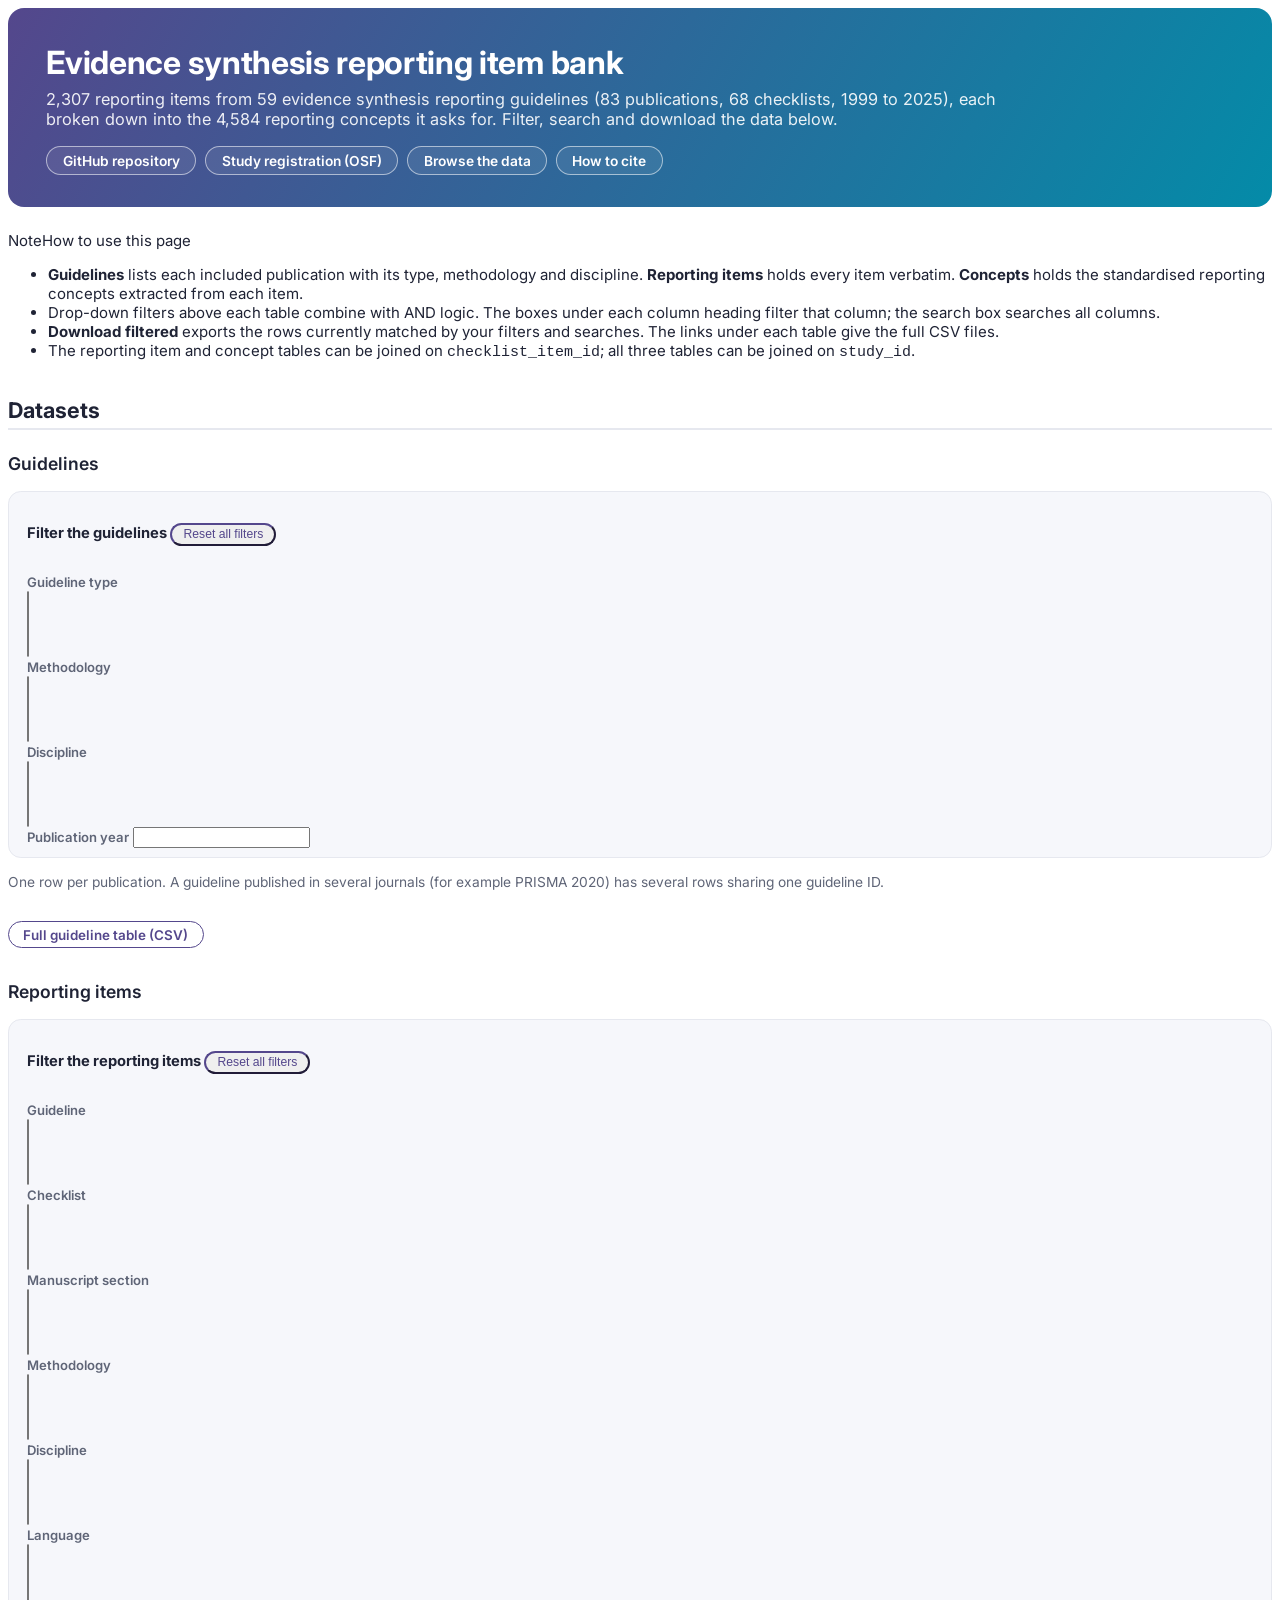
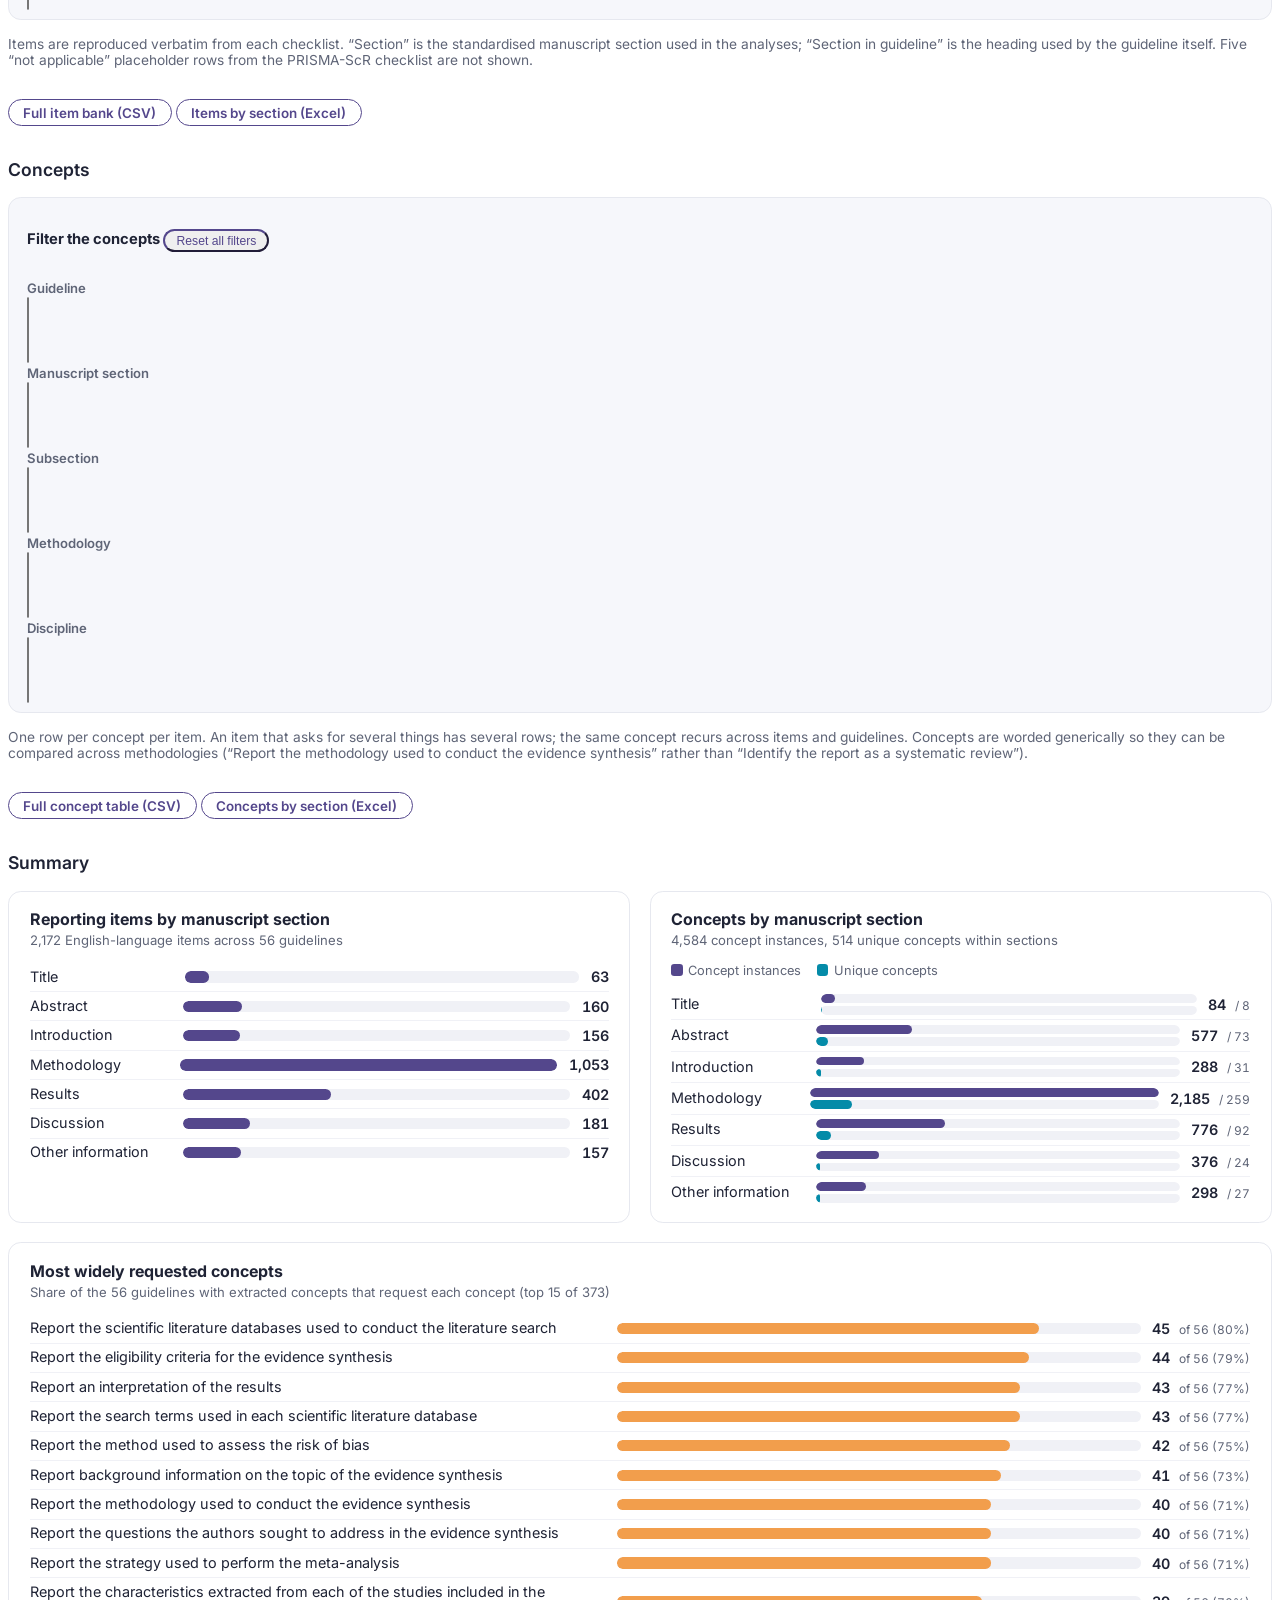
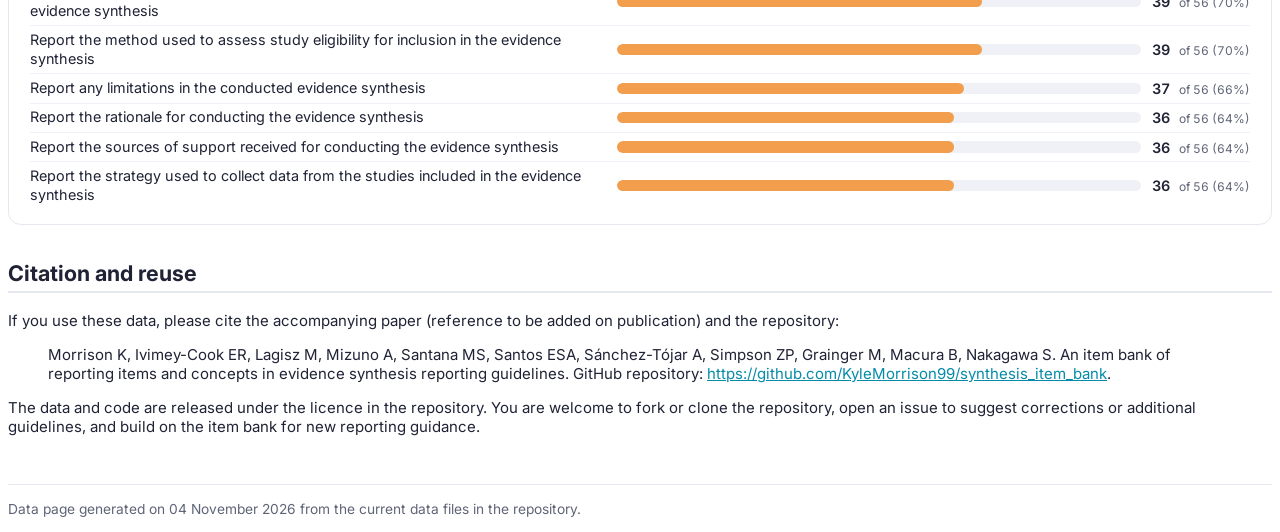
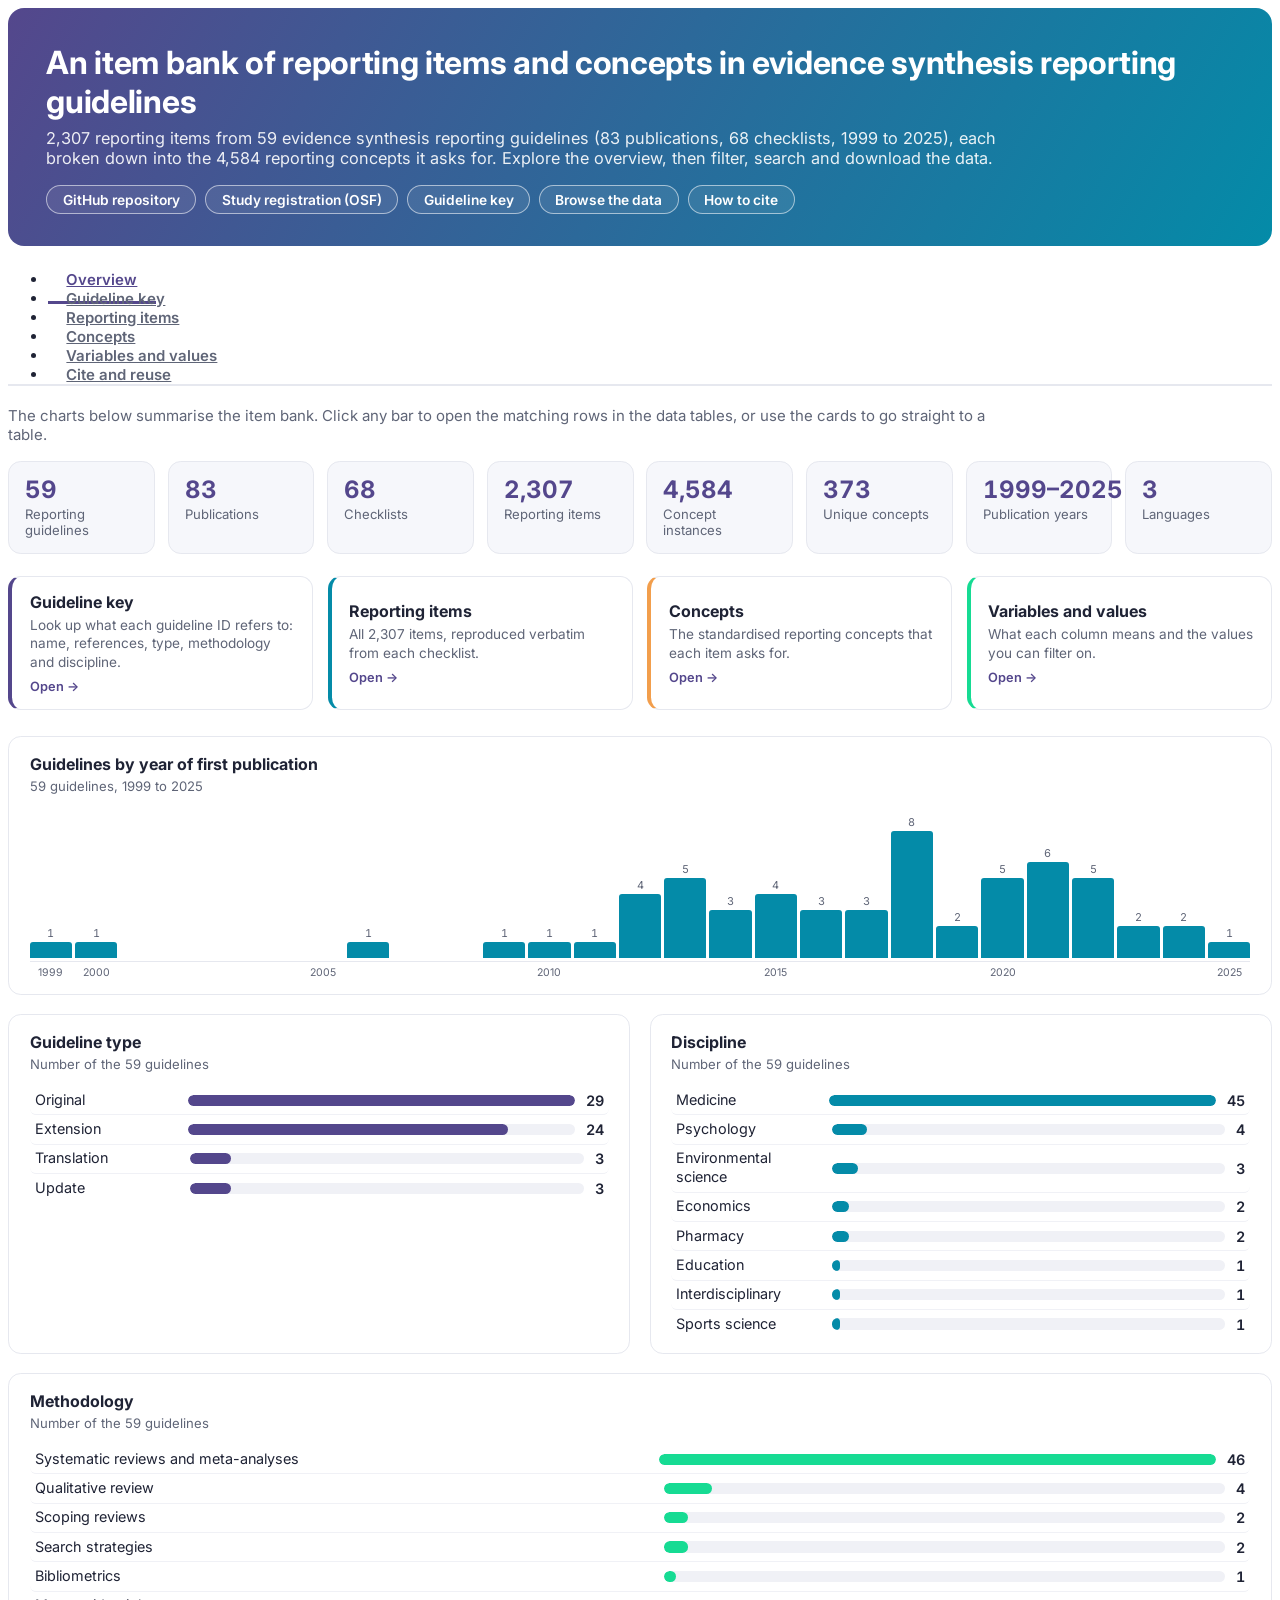
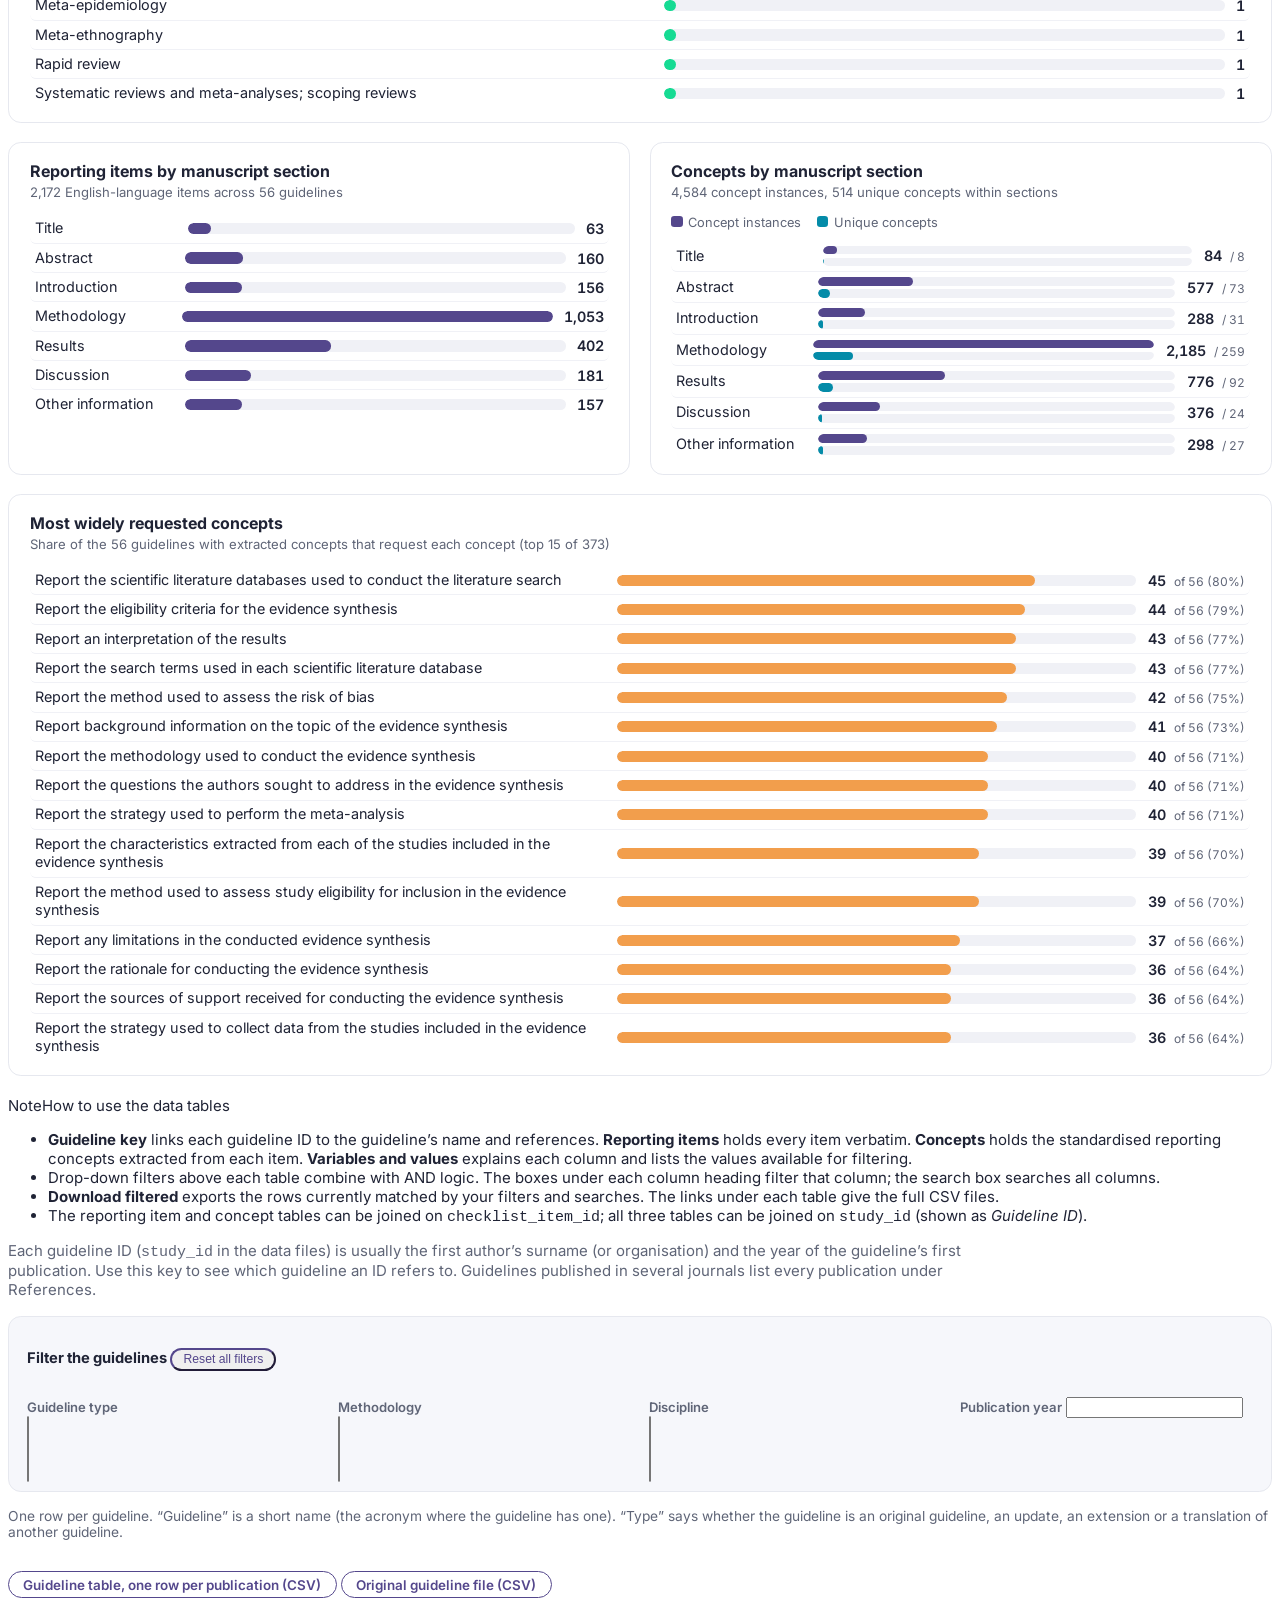
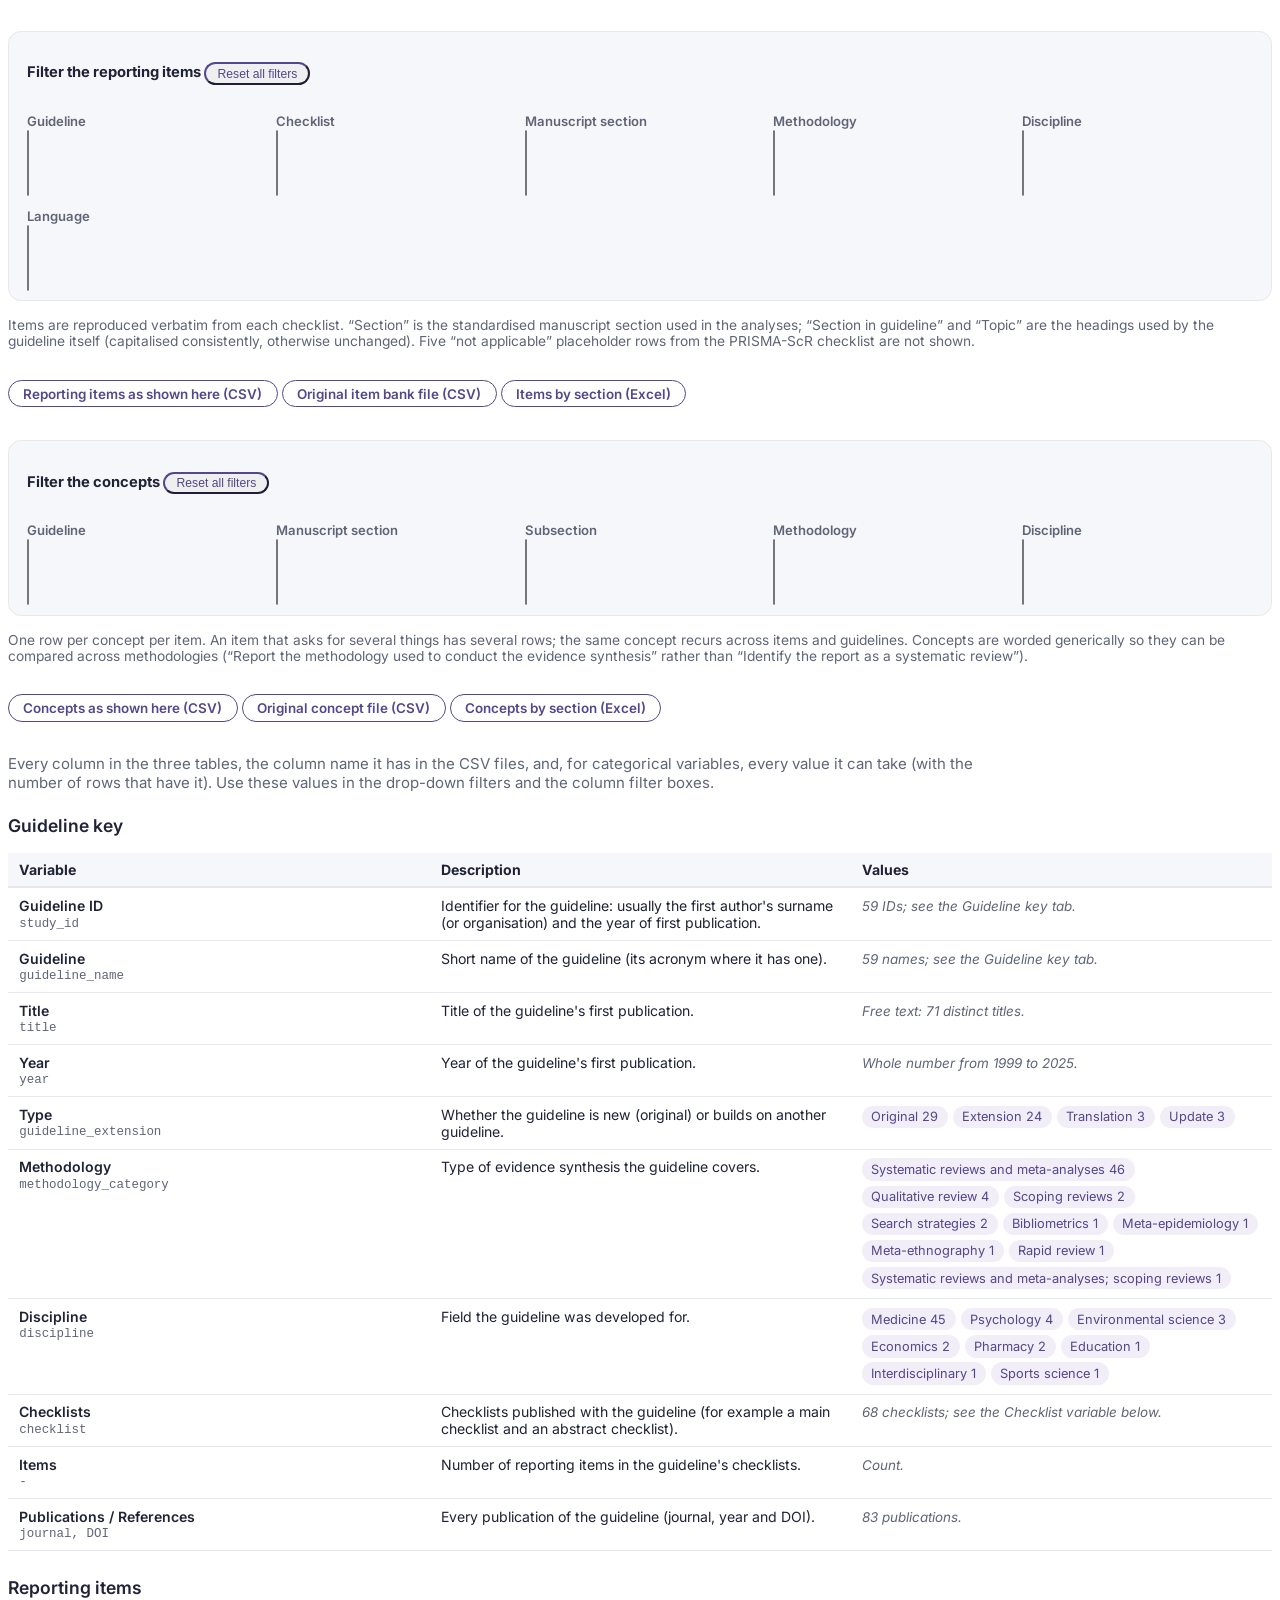
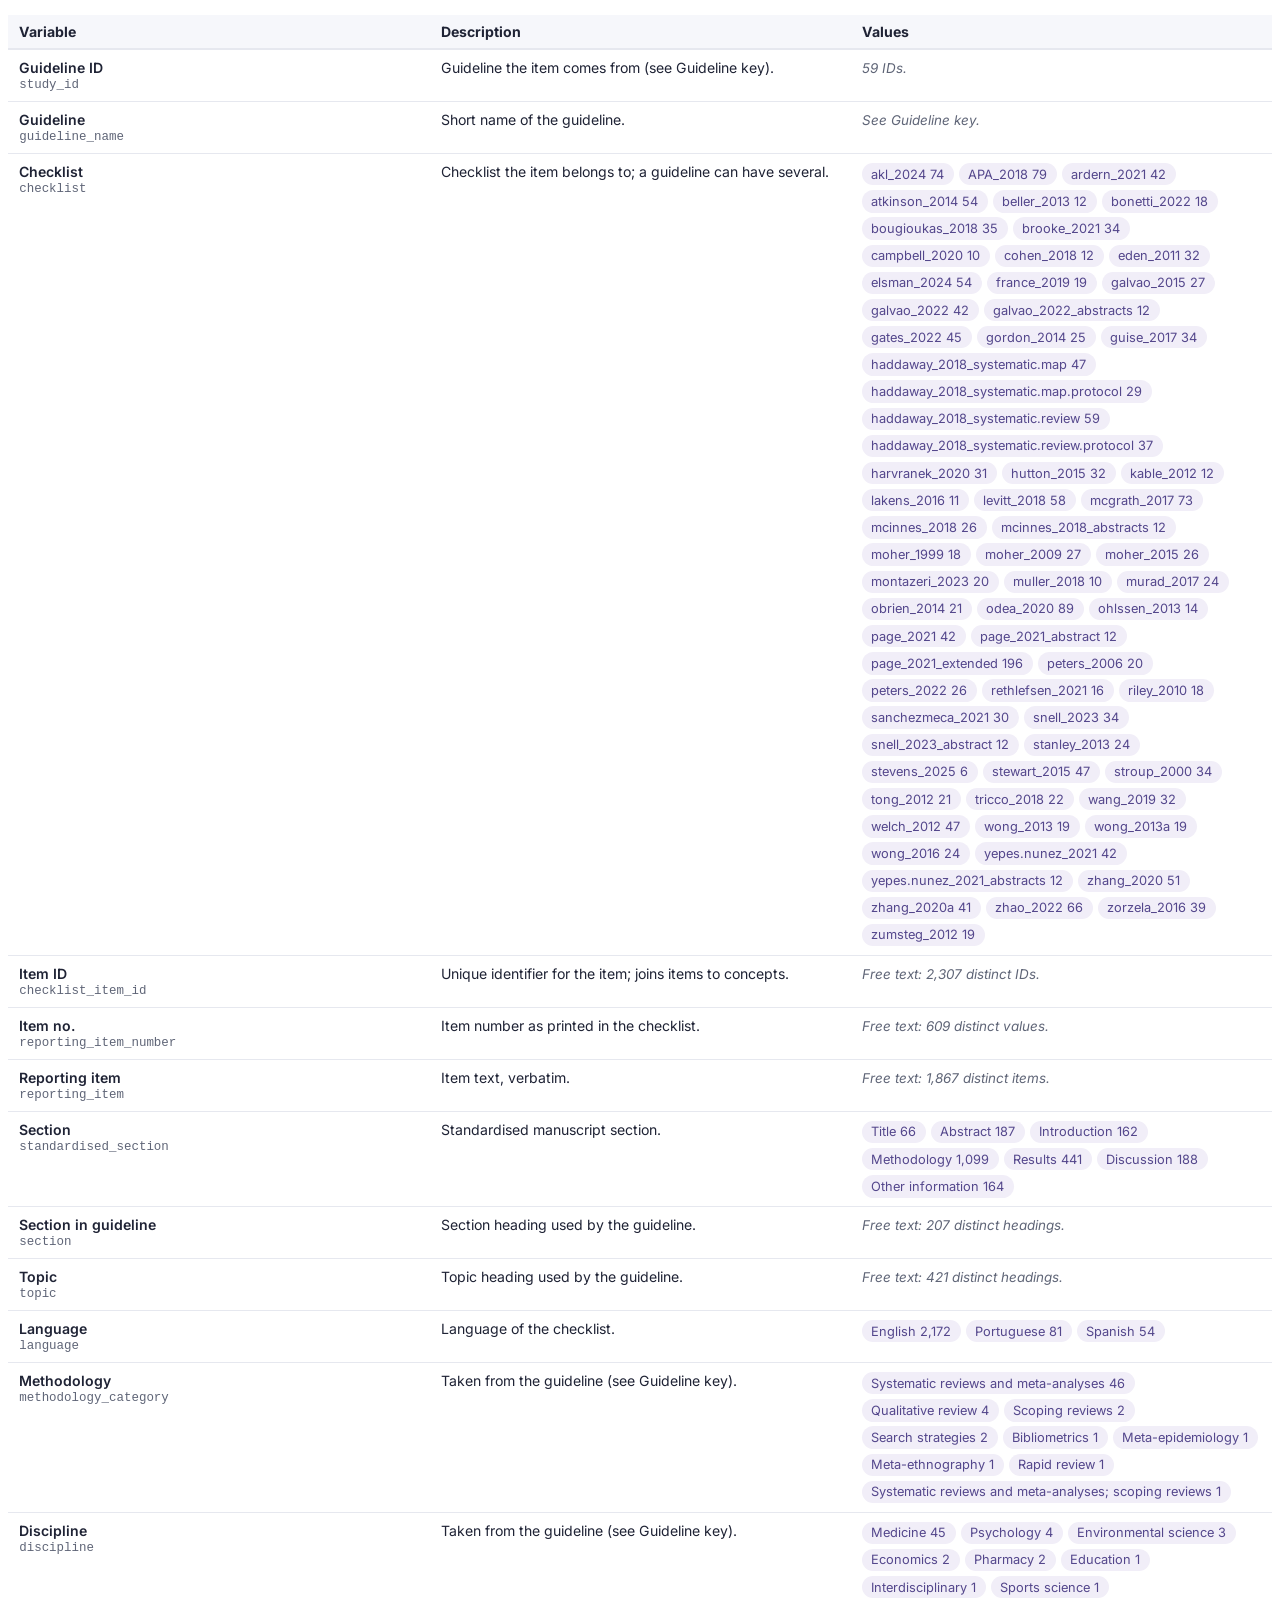
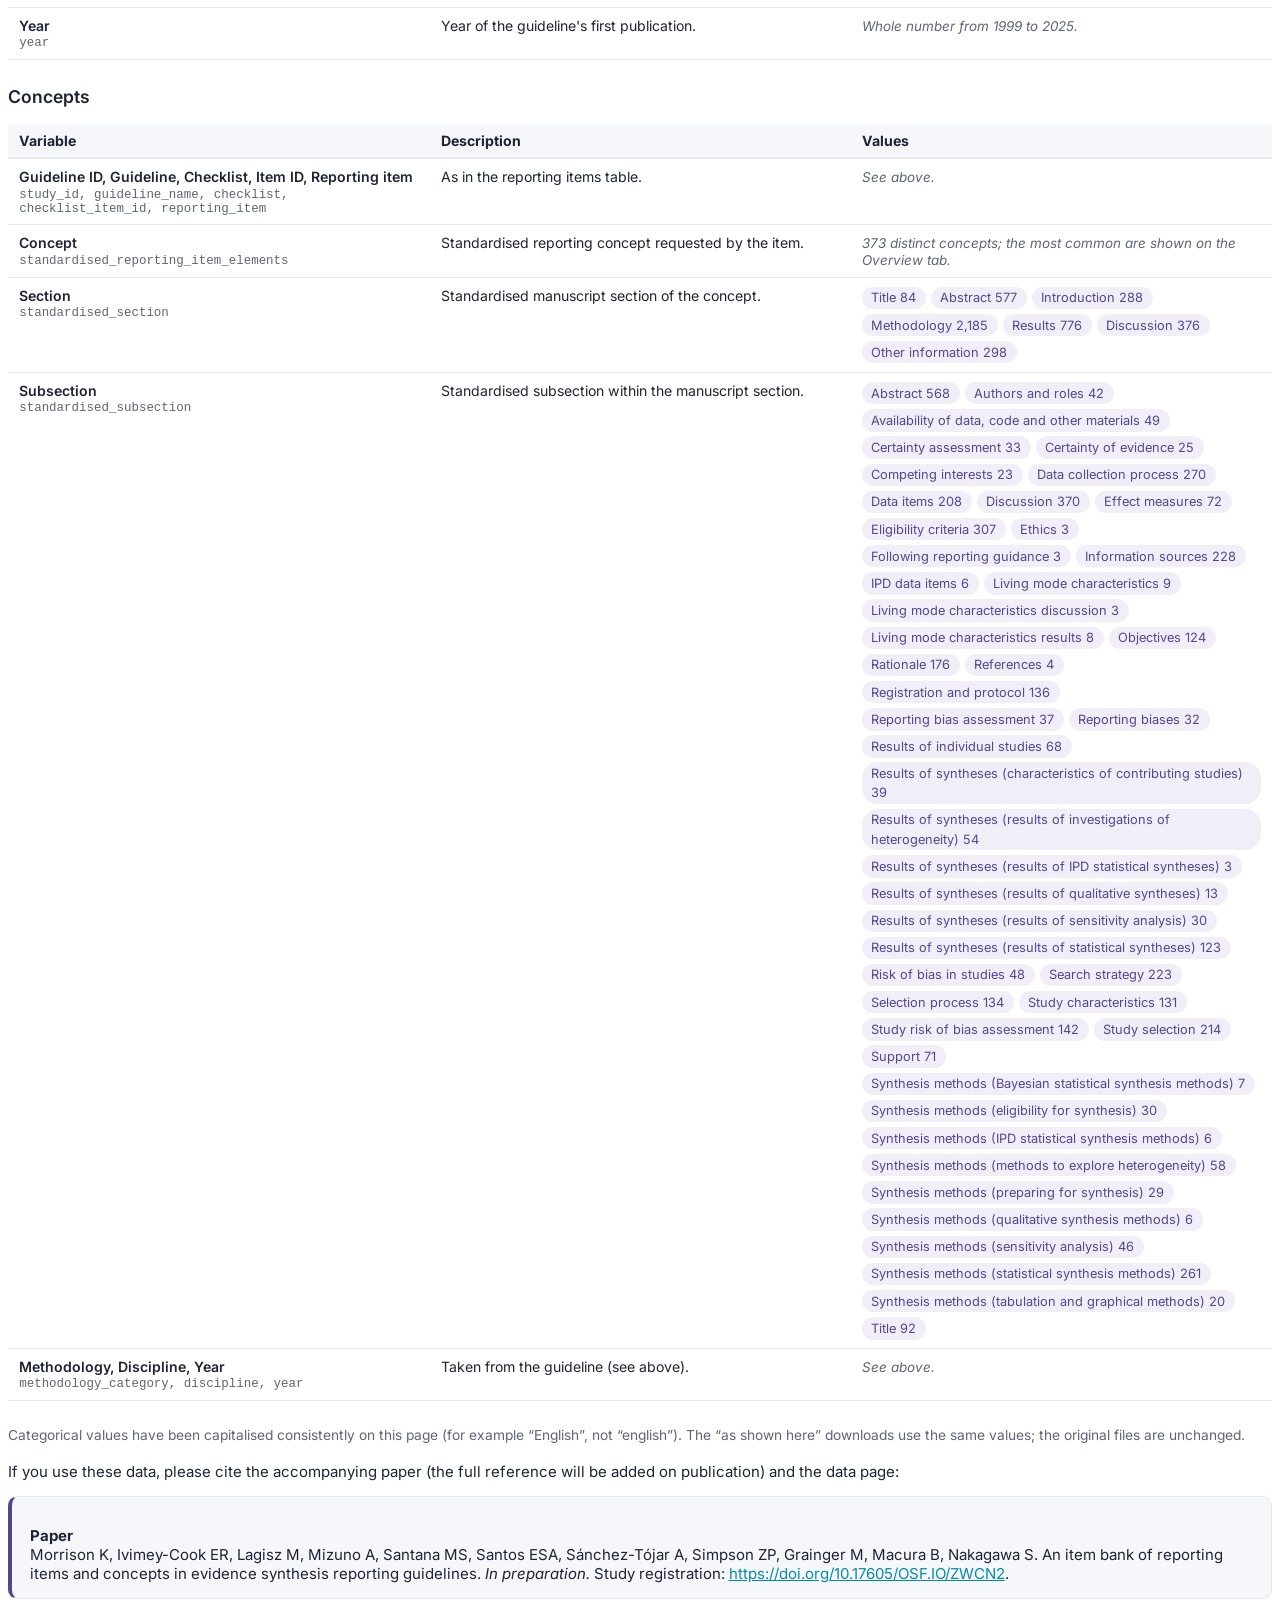
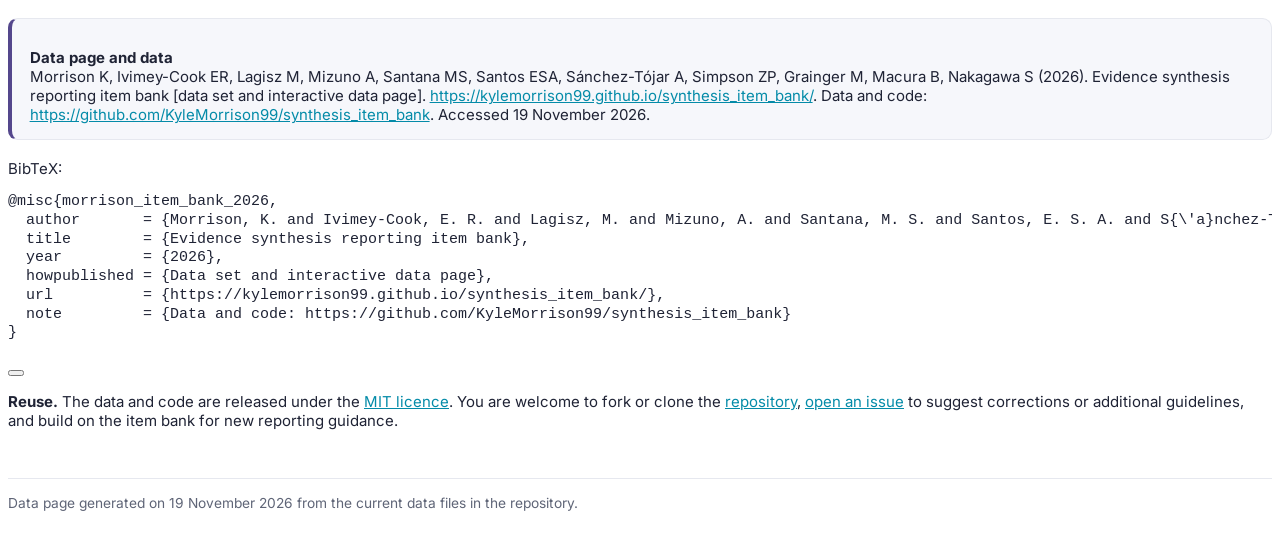
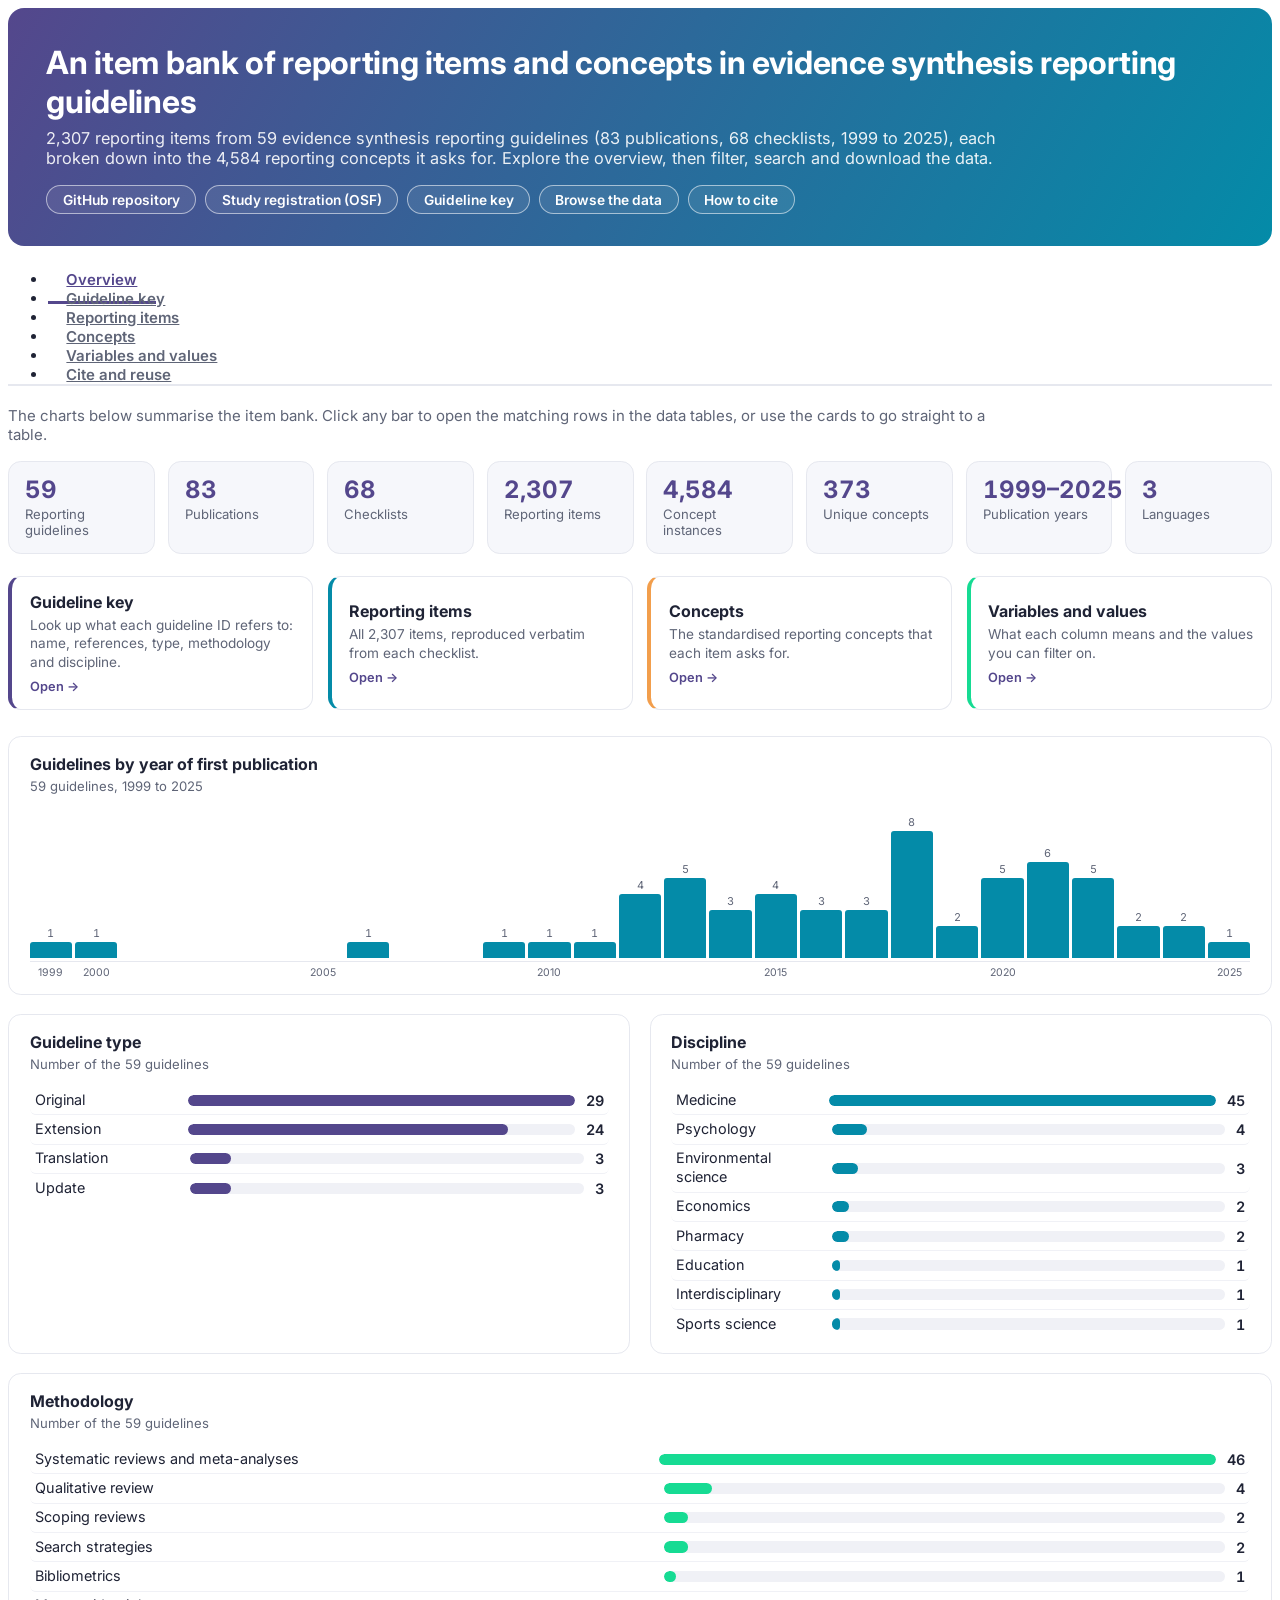
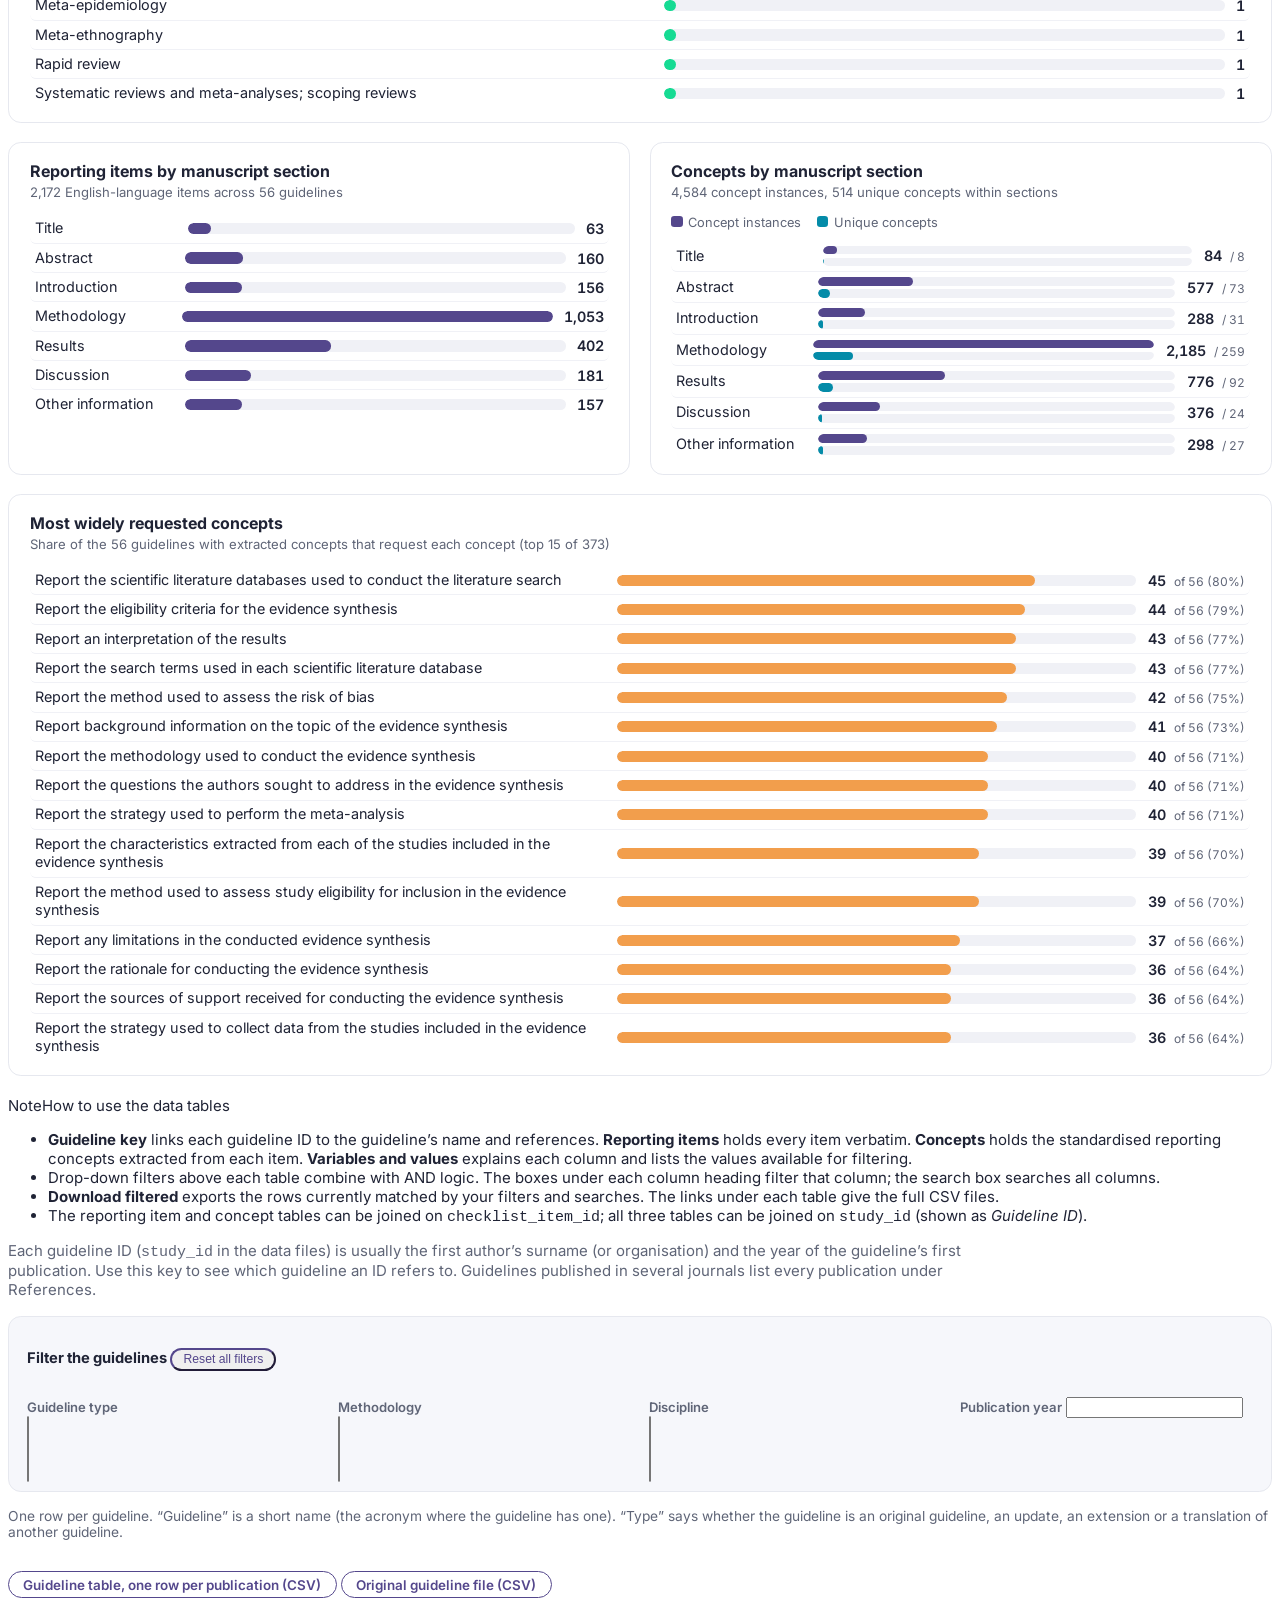
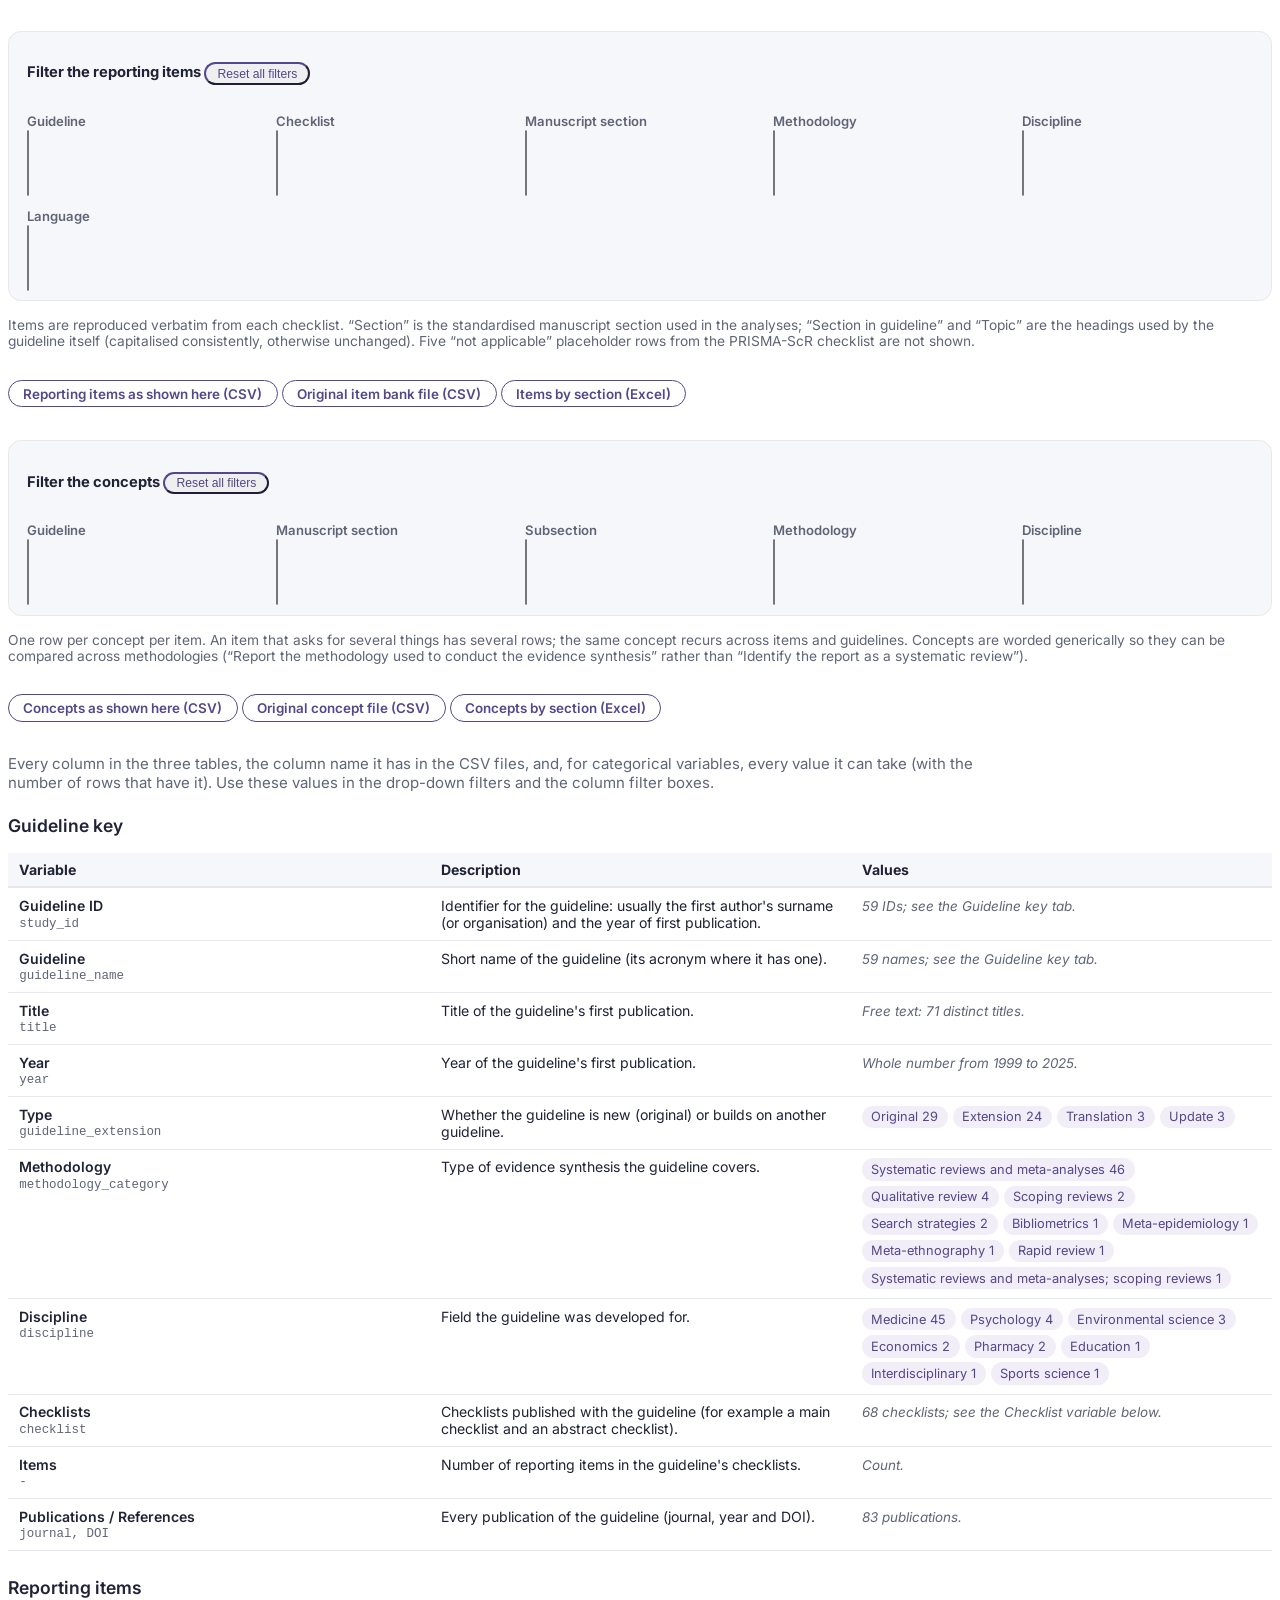
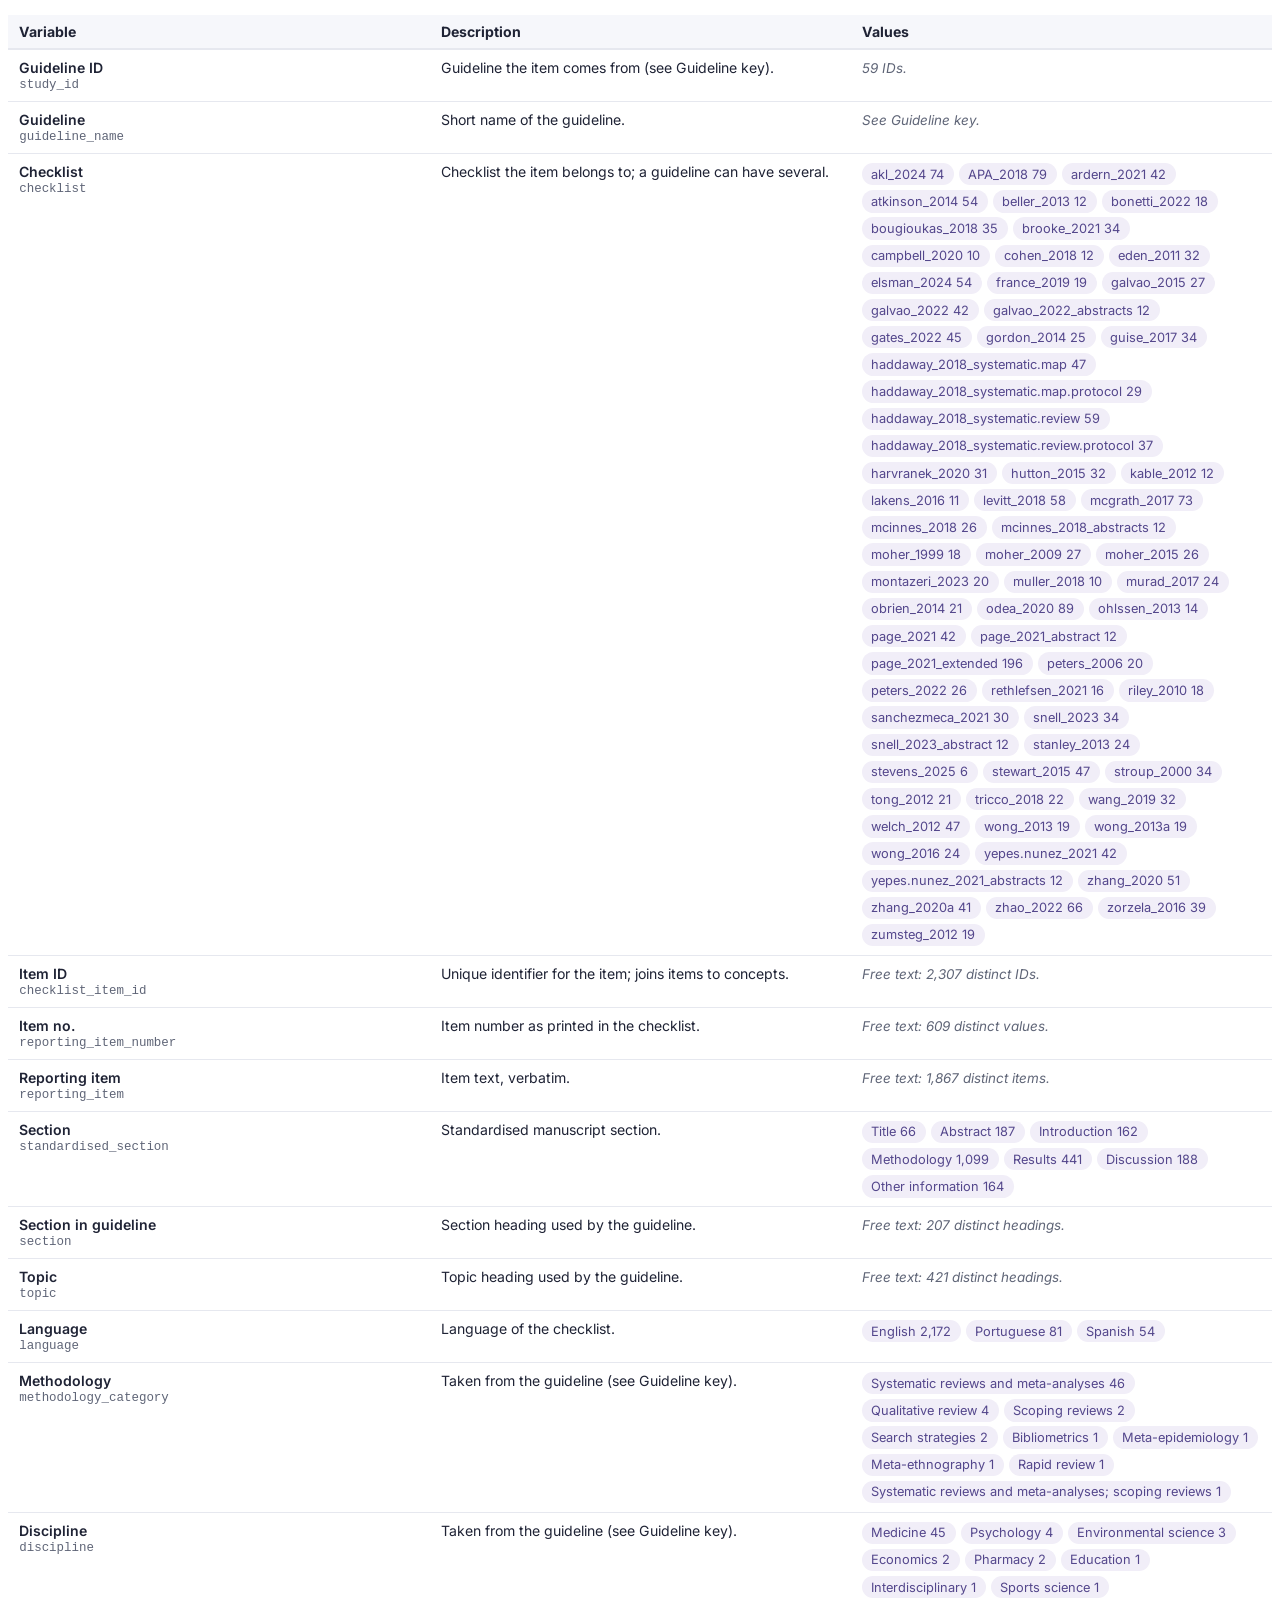
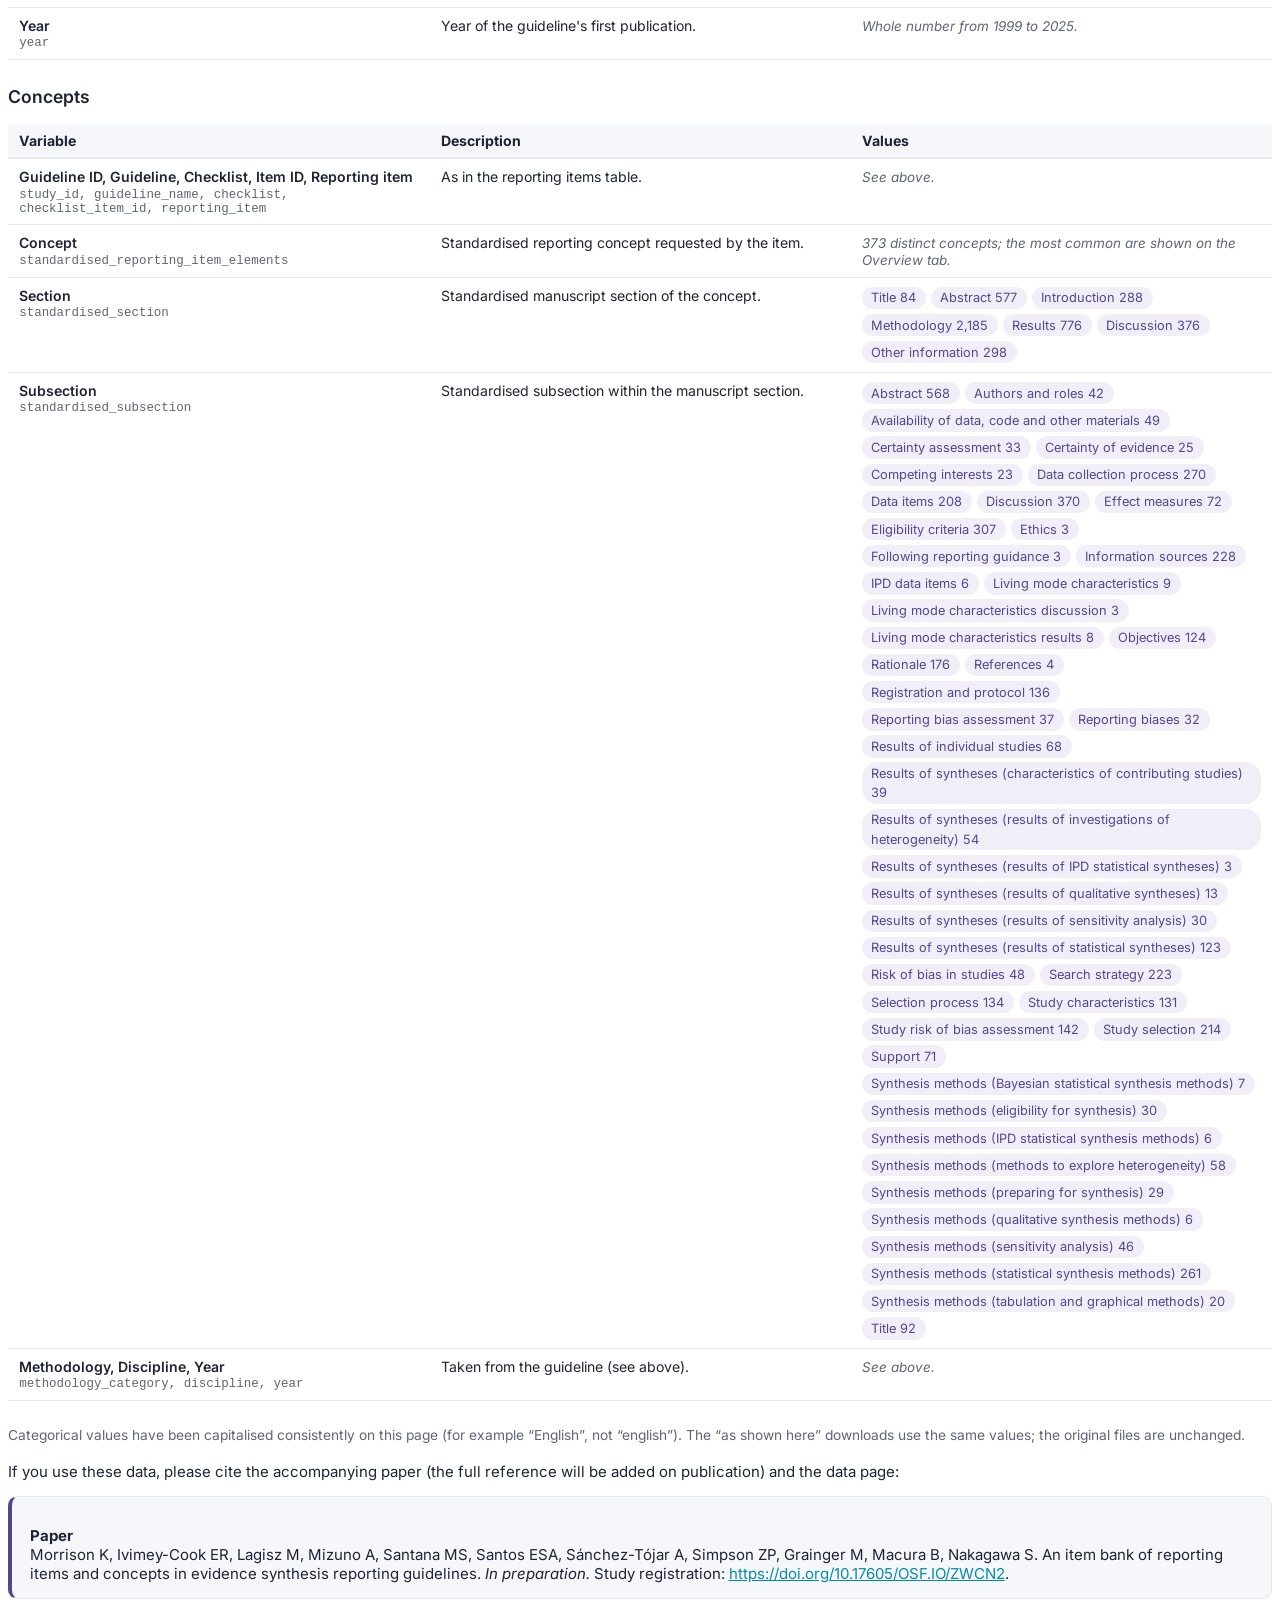
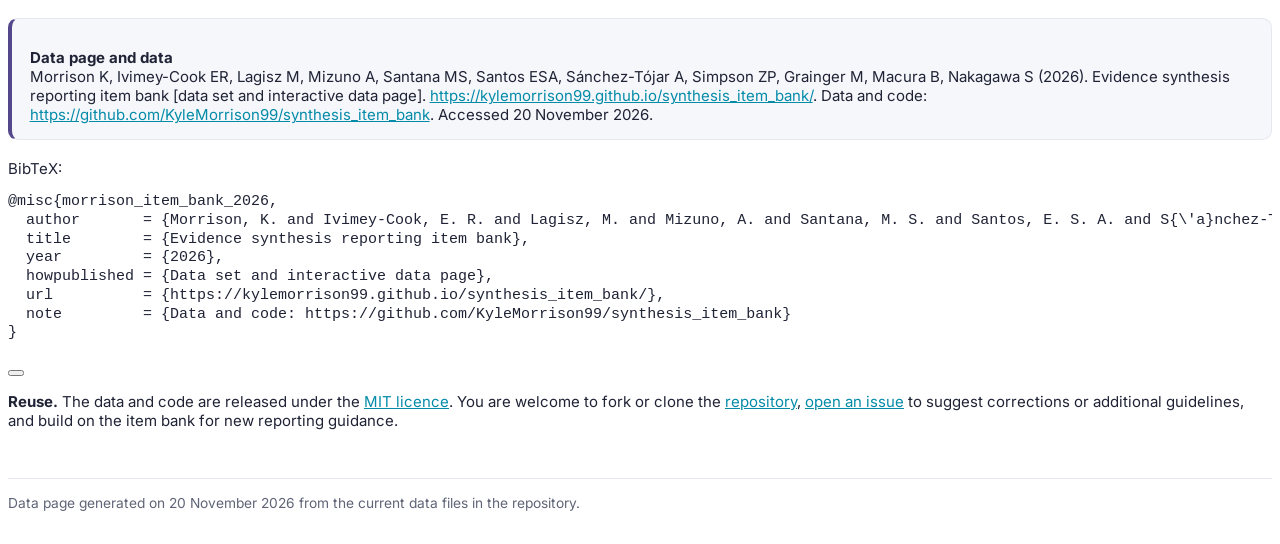
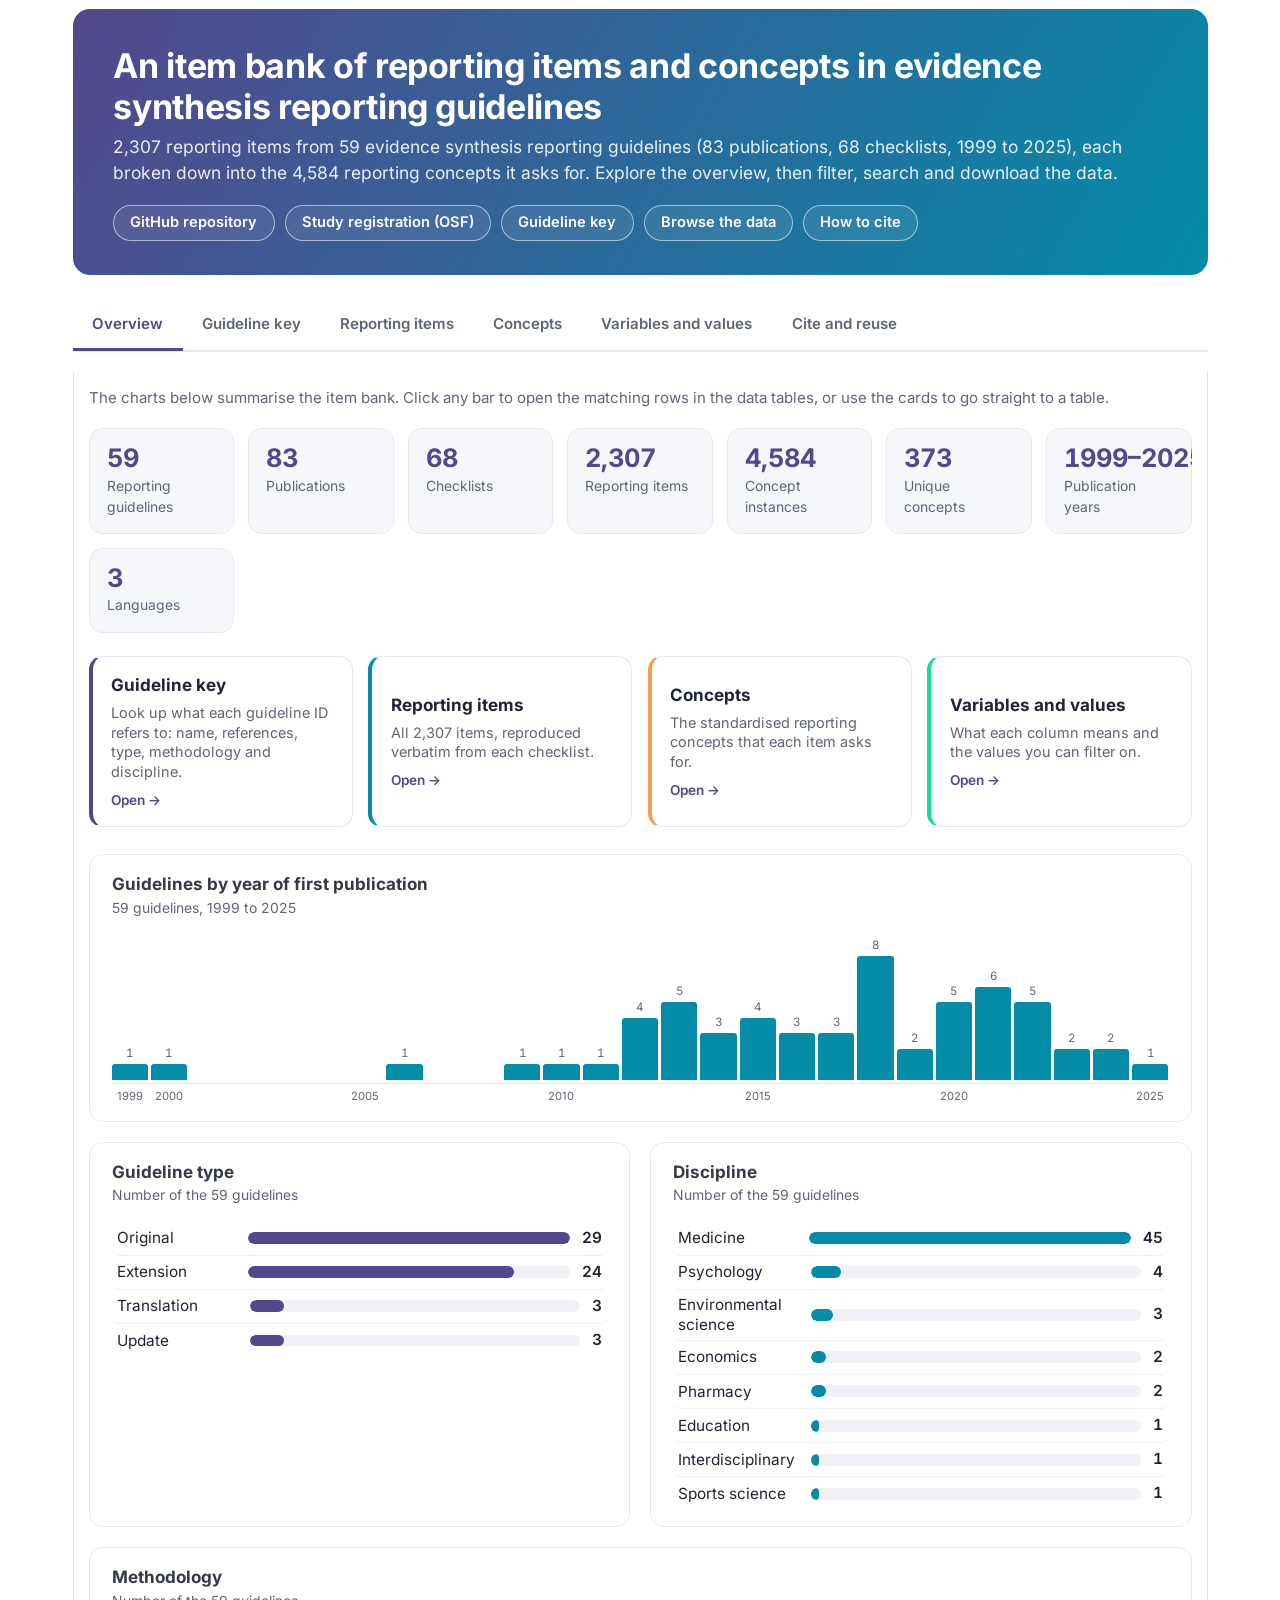
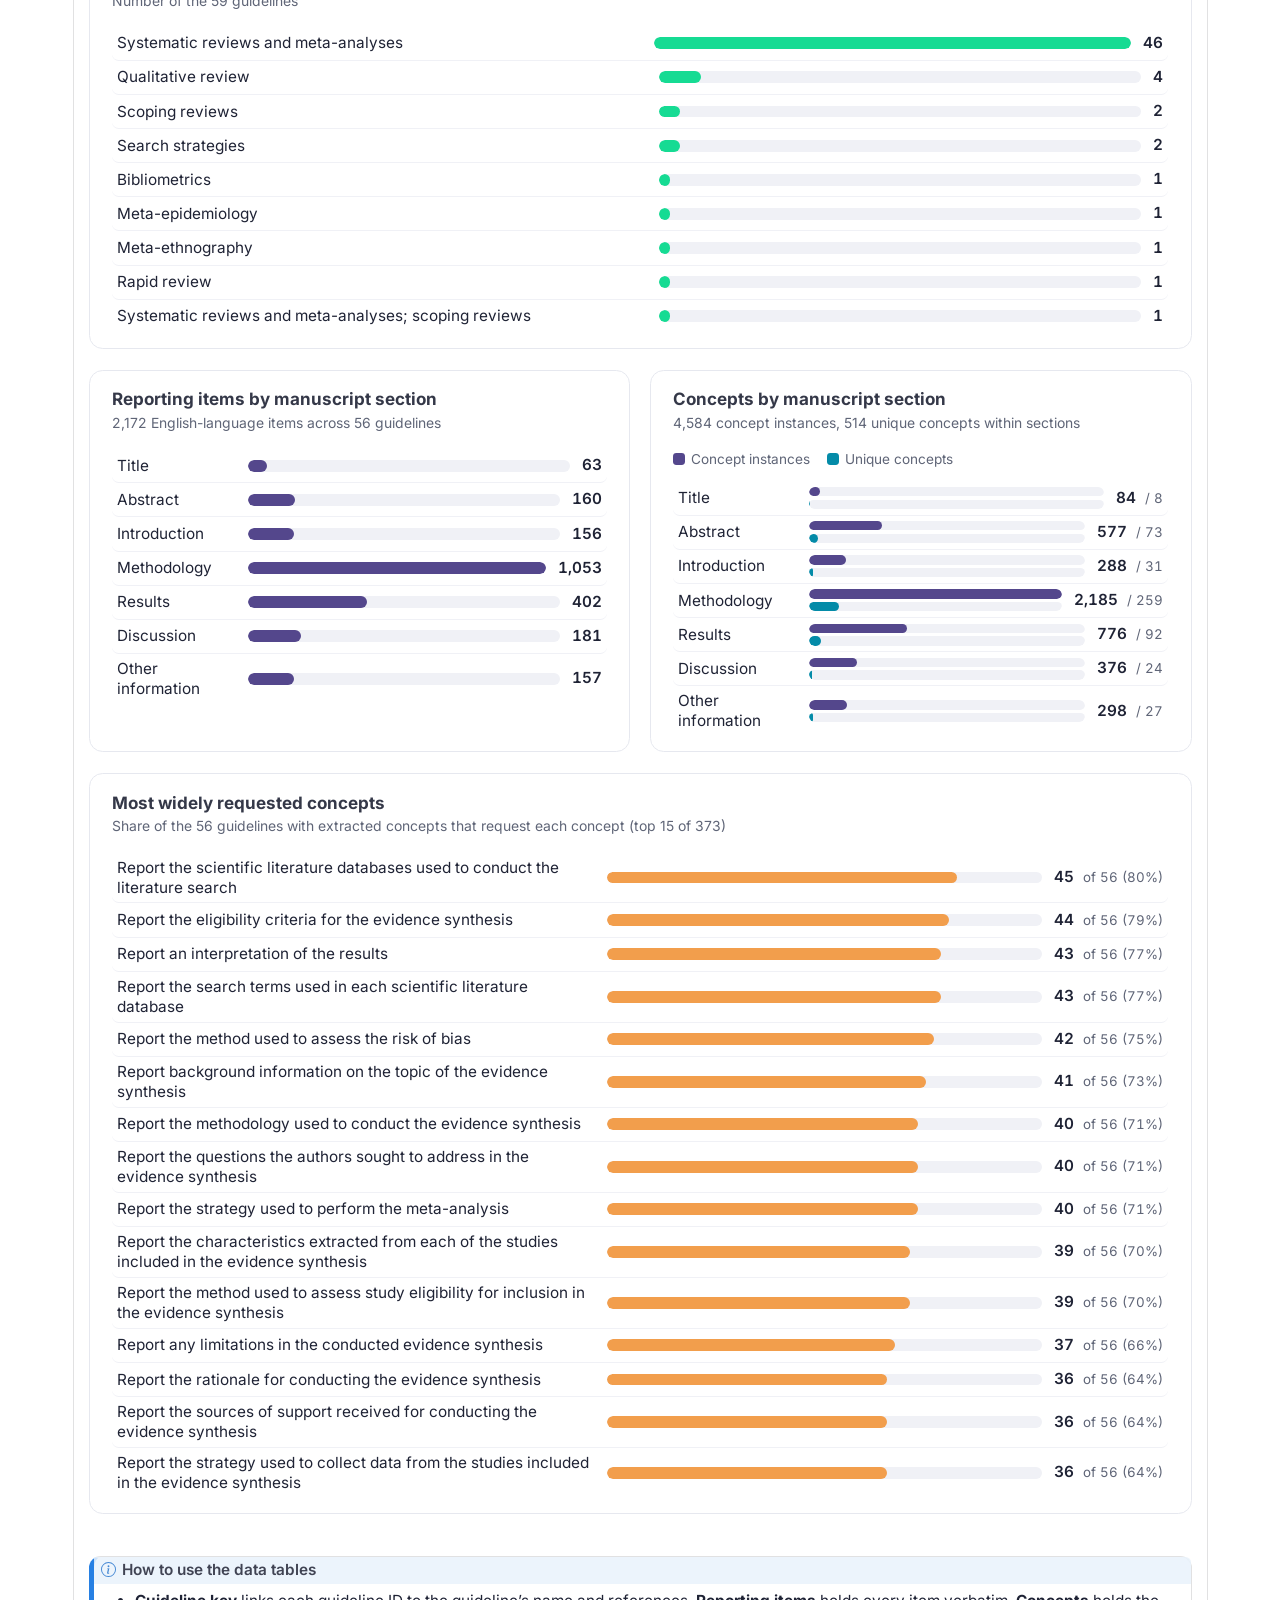
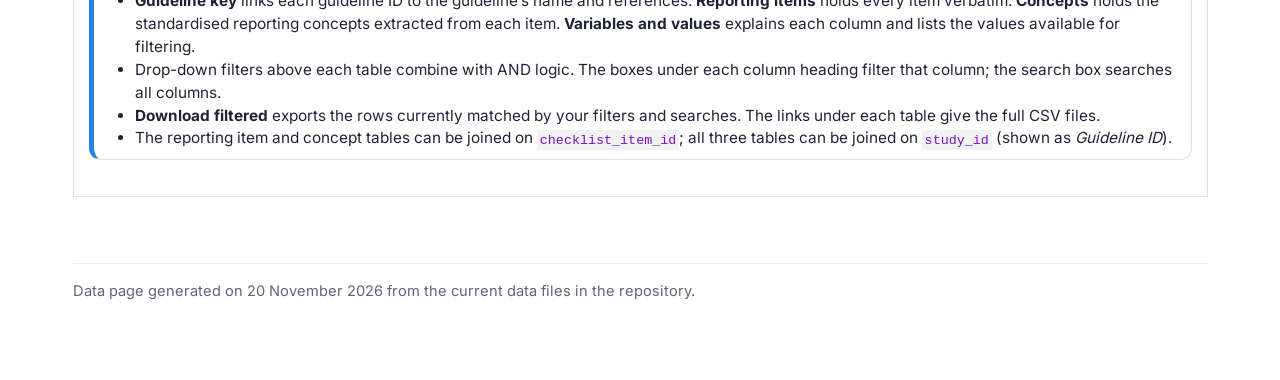
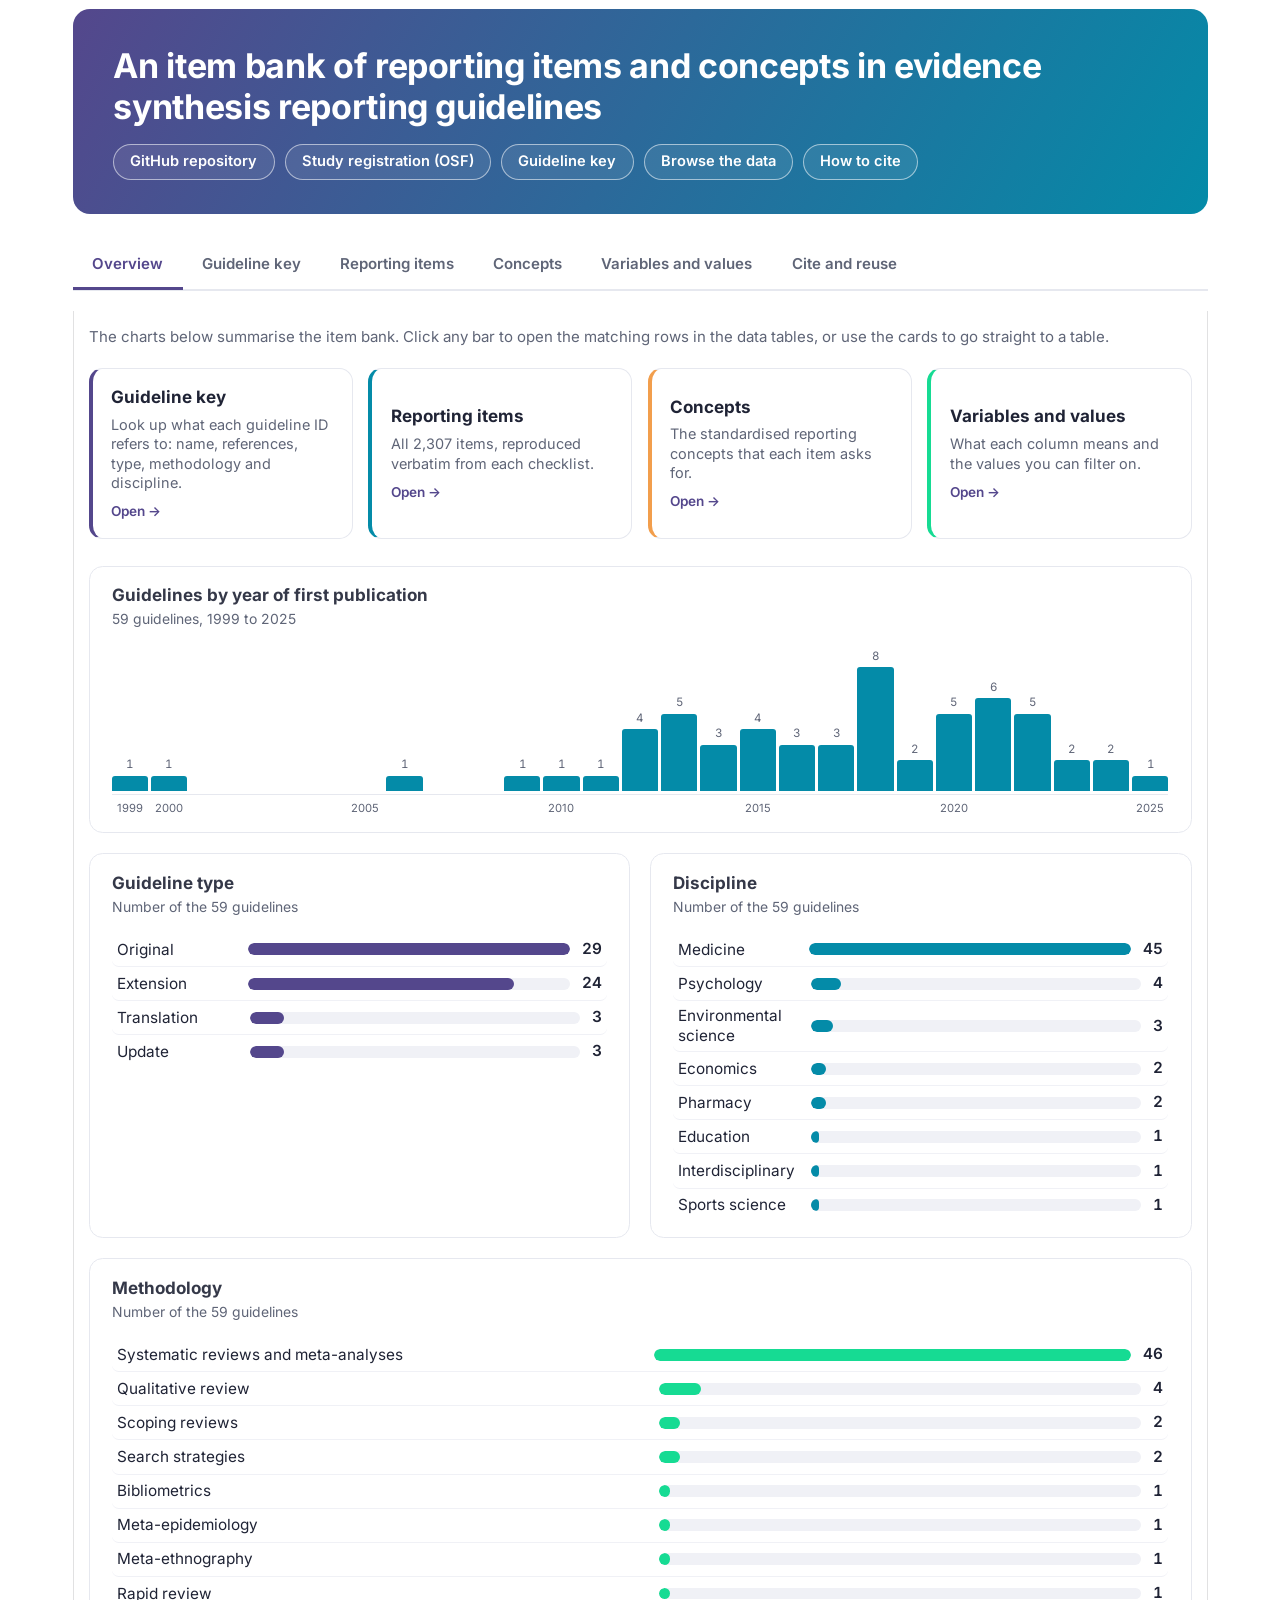
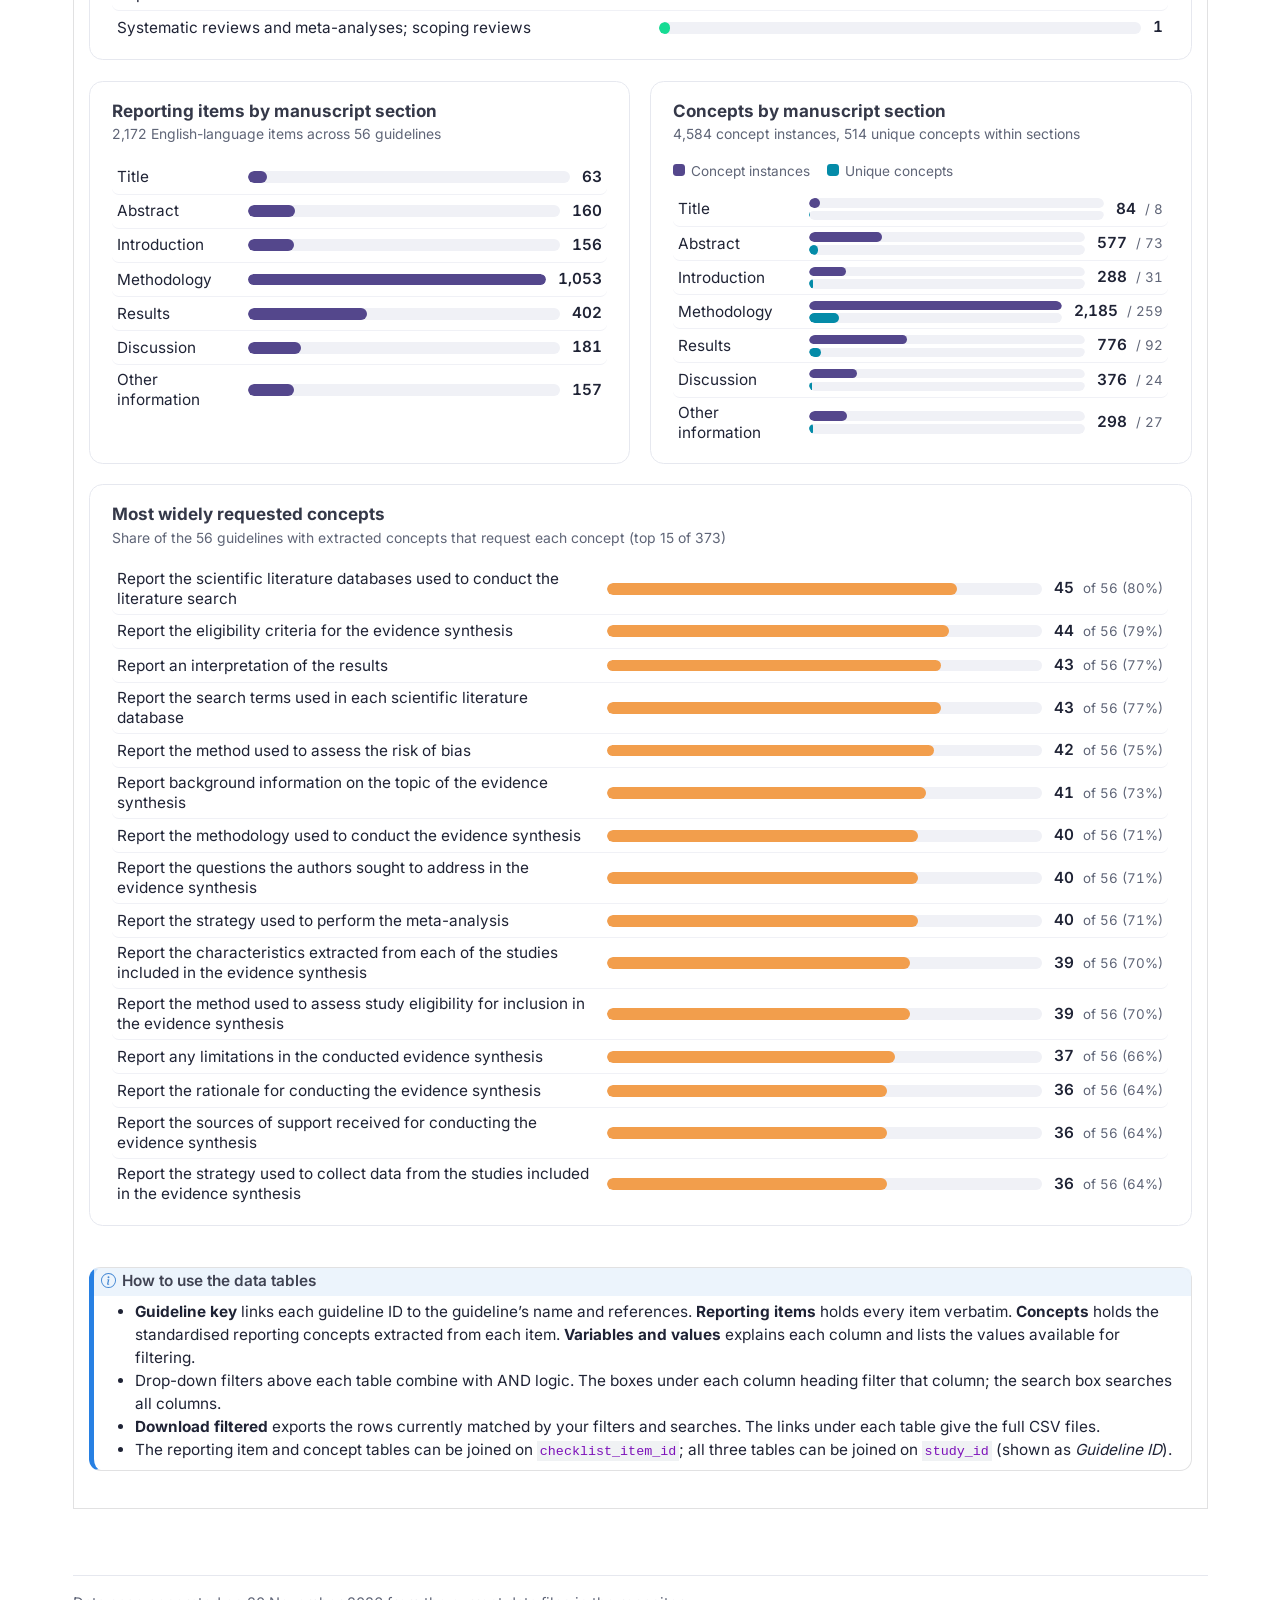
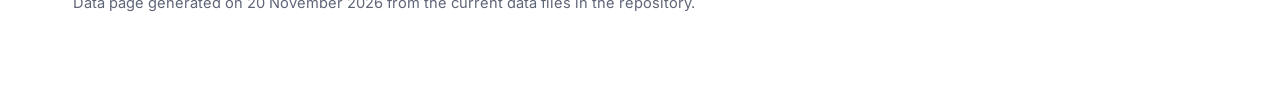
